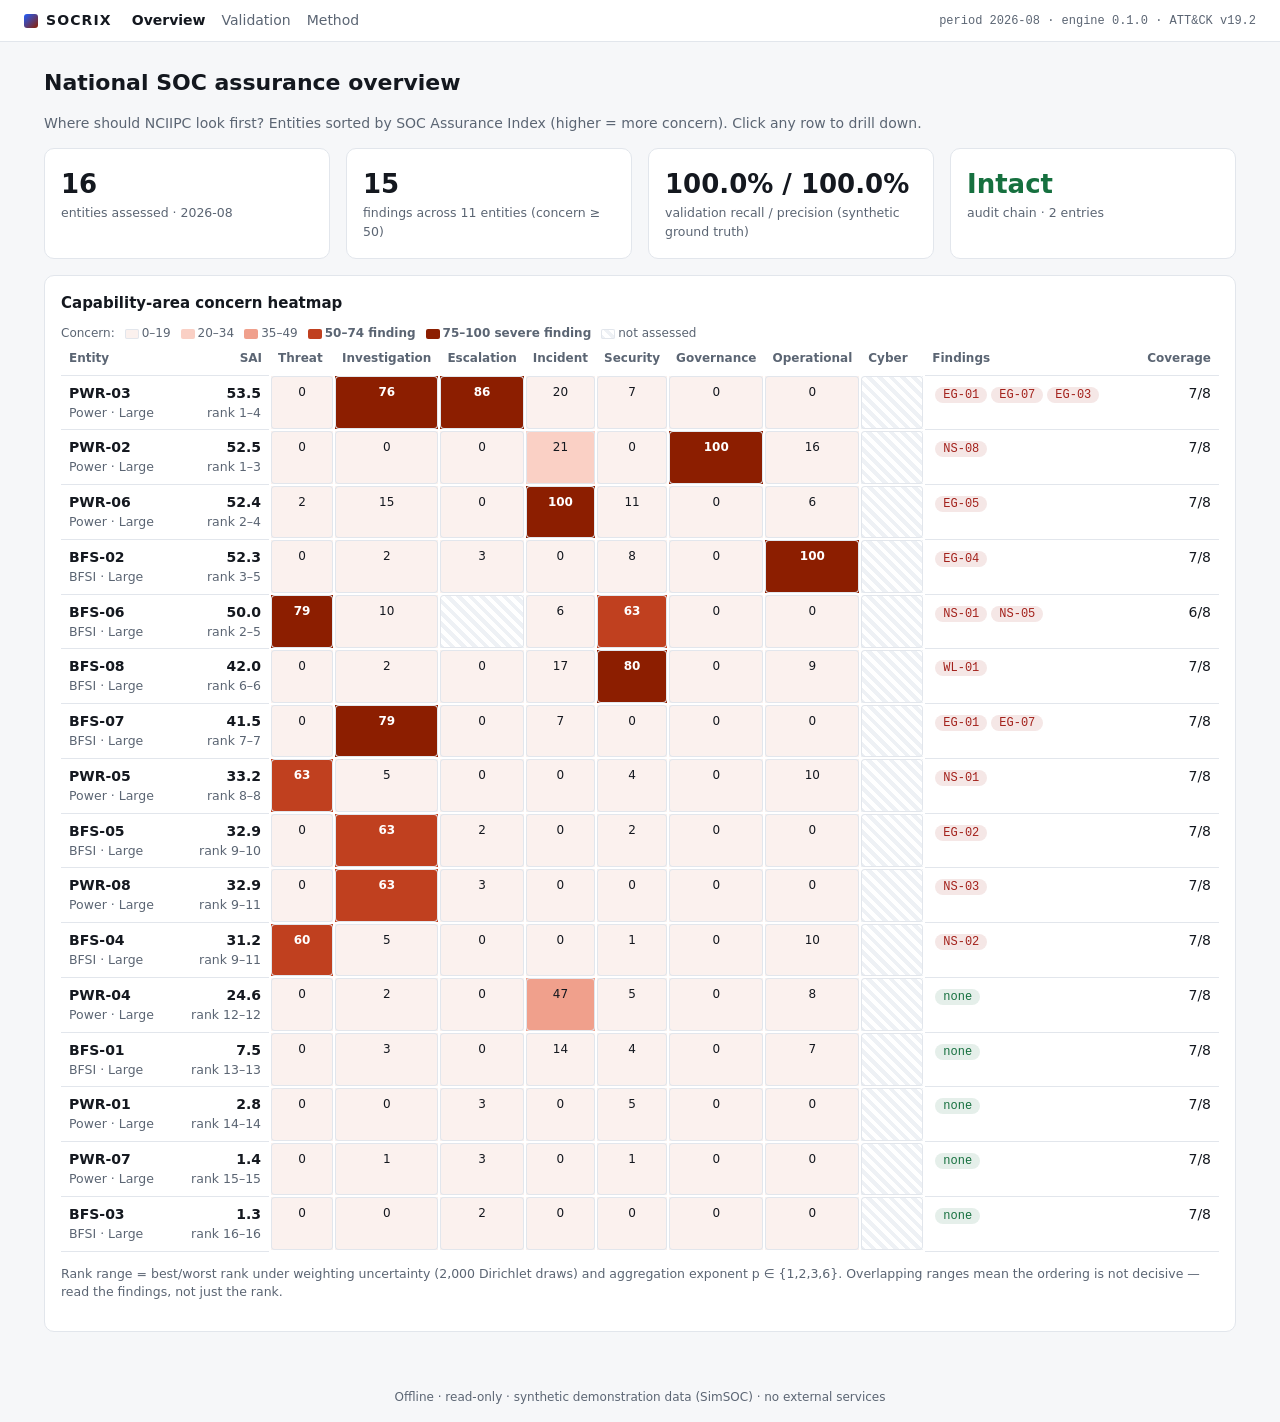
==== SOCRIX_report.html @ 466c0cd6 "Baseline before UI redesign" ====
<!doctype html>
<html lang="en">
<head>
<meta charset="utf-8">
<meta name="viewport" content="width=device-width, initial-scale=1">
<title>SOCRIX</title>

<style>:root {
  --bg: #f6f7f9; --panel: #ffffff; --ink: #14181f; --muted: #5b6573; --line: #e2e6ec; --soft: #eef1f5;
  --accent: #1f5eff; --ok: #16703f; --warn: #8a5a00; --bad: #a3211b;
  /* concern scale: one hue (OKLCH h=35), lightness-monotone, validated; text colour per step >= 5:1 */
  --c0: #fbf1ee; --c1: #fad0c5; --c2: #f0a08c; --c3: #c0401f; --c4: #8c1e00;
  --t0: #14181f; --t1: #14181f; --t2: #14181f; --t3: #ffffff; --t4: #ffffff;
  --na: repeating-linear-gradient(45deg,#eef1f5 0 4px,#fff 4px 8px);
  --mono: ui-monospace, SFMono-Regular, Menlo, Consolas, monospace;
  --sans: system-ui, -apple-system, "Segoe UI", Roboto, "Helvetica Neue", Arial, sans-serif;
}
@media (prefers-color-scheme: dark) {
  :root:not([data-theme="light"]) {
    --bg: #0f1216; --panel: #171b21; --ink: #e8ecf1; --muted: #9aa4b2; --line: #2a313b; --soft: #1f252d;
    --accent: #6f9bff; --ok: #4cc38a; --warn: #f0a640; --bad: #ff7a66;
    --c0: #2c2422; --c1: #513129; --c2: #833e2d; --c3: #e2684a; --c4: #ff987e;
  --t0: #e8ecf1; --t1: #e8ecf1; --t2: #e8ecf1; --t3: #14181f; --t4: #14181f;
  --na: repeating-linear-gradient(45deg,#1f252d 0 4px,#171b21 4px 8px);
  }
}
:root[data-theme="dark"] {
  --bg: #0f1216; --panel: #171b21; --ink: #e8ecf1; --muted: #9aa4b2; --line: #2a313b; --soft: #1f252d;
  --accent: #6f9bff; --ok: #4cc38a; --warn: #f0a640; --bad: #ff7a66;
  --c0: #2c2422; --c1: #513129; --c2: #833e2d; --c3: #e2684a; --c4: #ff987e;
  --t0: #e8ecf1; --t1: #e8ecf1; --t2: #e8ecf1; --t3: #14181f; --t4: #14181f;
  --na: repeating-linear-gradient(45deg,#1f252d 0 4px,#171b21 4px 8px);
}
* { box-sizing: border-box; }
html, body { margin: 0; }
body { background: var(--bg); color: var(--ink); font: 14px/1.5 var(--sans); }
a { color: var(--accent); text-decoration: none; }
a:hover { text-decoration: underline; }
.top { position: sticky; top: 0; z-index: 5; display: flex; align-items: center; gap: 20px; padding: 10px 24px;
       background: var(--panel); border-bottom: 1px solid var(--line); flex-wrap: wrap; }
.brand { font-weight: 700; letter-spacing: .08em; color: var(--ink); display: flex; align-items: center; gap: 8px; }
.brand:hover { text-decoration: none; }
.mark { width: 14px; height: 14px; border-radius: 3px; background: linear-gradient(135deg, var(--accent), var(--c4)); }
nav { display: flex; gap: 16px; }
nav a { color: var(--muted); }
nav a.on { color: var(--ink); font-weight: 600; }
.tag { margin-left: auto; font: 12px var(--mono); color: var(--muted); }
main { max-width: 1240px; margin: 0 auto; padding: 20px 24px 40px; }
.foot { text-align: center; color: var(--muted); font-size: 12px; padding: 16px; }
.pad { padding: 16px; }
.muted { color: var(--muted); }
.mono { font-family: var(--mono); font-size: 12.5px; }
h1 { font-size: 22px; margin: 4px 0 2px; }
h2 { font-size: 15px; margin: 0 0 10px; }
.crumbs { font-size: 12.5px; color: var(--muted); margin-bottom: 8px; }
.crumbs a { color: var(--muted); }
.grid { display: grid; gap: 16px; }
.g4 { grid-template-columns: repeat(4, minmax(0, 1fr)); }
.g2 { grid-template-columns: repeat(2, minmax(0, 1fr)); }
.g3 { grid-template-columns: 2fr 1fr; }
.card { background: var(--panel); border: 1px solid var(--line); border-radius: 10px; padding: 16px; min-width: 0; }
.kpi .v { font-size: 26px; font-weight: 650; font-variant-numeric: tabular-nums; }
.kpi .l { color: var(--muted); font-size: 12.5px; }
.section { margin-top: 16px; }
table { width: 100%; border-collapse: collapse; font-variant-numeric: tabular-nums; }
th, td { text-align: left; padding: 7px 8px; border-bottom: 1px solid var(--line); vertical-align: top; }
th { font-size: 12px; color: var(--muted); font-weight: 600; white-space: nowrap; }
tr.click { cursor: pointer; }
tr.click:hover td { background: var(--soft); }
td.num, th.num { text-align: right; }
.scroll { overflow-x: auto; position: relative; }   /* contains .sr-only labels so they never widen the page */
.heat td.cell { width: 64px; text-align: center; font-size: 12px; border: 2px solid var(--panel); border-radius: 4px;
                box-shadow: inset 0 0 0 1px var(--line); font-variant-numeric: tabular-nums; }
.h0, .chip.h0 { background: var(--c0); color: var(--t0); } .h1, .chip.h1 { background: var(--c1); color: var(--t1); }
.h2, .chip.h2 { background: var(--c2); color: var(--t2); } .h3, .chip.h3 { background: var(--c3); color: var(--t3); font-weight: 650; }
.h4, .chip.h4 { background: var(--c4); color: var(--t4); font-weight: 650; } .hna, .chip.hna { background: var(--na); color: var(--muted); }
.chip.h0 { box-shadow: inset 0 0 0 1px var(--line); }
tr.click:focus-visible td, a:focus-visible, .btn:focus-visible { outline: 2px solid var(--accent); outline-offset: -2px; }
.sr-only { position: absolute; width: 1px; height: 1px; overflow: hidden; clip: rect(0 0 0 0); white-space: nowrap; }
.chip { display: inline-block; padding: 1px 8px; border-radius: 999px; font: 12px var(--mono); background: var(--soft); margin: 1px 2px; white-space: nowrap; }
.chip.bad { background: color-mix(in srgb, var(--bad) 11%, var(--panel)); color: var(--bad); }
.chip.ok { background: color-mix(in srgb, var(--ok) 11%, var(--panel)); color: var(--ok); }
.chip.warn { background: color-mix(in srgb, var(--warn) 12%, var(--panel)); color: var(--warn); }
.finding { border-left: 3px solid var(--bad); padding: 8px 12px; margin: 8px 0; background: var(--soft); border-radius: 0 8px 8px 0; }
.finding .h { display: flex; gap: 8px; align-items: baseline; flex-wrap: wrap; }
.finding .h b { font-size: 14px; }
.bar { height: 8px; border-radius: 4px; background: var(--soft); overflow: hidden; }
.bar > i { display: block; height: 100%; }
.arow { display: grid; grid-template-columns: 170px 1fr 44px; gap: 10px; align-items: center; margin: 6px 0; }
.btn { display: inline-block; border: 1px solid var(--line); background: var(--panel); color: var(--ink); border-radius: 8px;
       padding: 5px 12px; font: inherit; cursor: pointer; }
.btn:hover { border-color: var(--accent); text-decoration: none; }
.tl { list-style: none; margin: 0; padding: 0 0 0 14px; border-left: 2px solid var(--line); }
.tl li { position: relative; padding: 4px 0 10px 10px; }
.tl li::before { content: ""; position: absolute; left: -20px; top: 10px; width: 10px; height: 10px; border-radius: 50%; background: var(--accent); }
.tl li.closed::before { background: var(--muted); }
.tl li.esc::before { background: var(--bad); }
.note { font-size: 12.5px; color: var(--muted); }
.legend { display: flex; gap: 10px; align-items: center; font-size: 12px; color: var(--muted); flex-wrap: wrap; }
.legend i { display: inline-block; width: 14px; height: 10px; border-radius: 2px; vertical-align: middle; margin-right: 3px; }
svg text { fill: var(--muted); font: 11px var(--sans); }
svg .self { fill: var(--bad); stroke: var(--panel); stroke-width: 2; }
svg .selflab { fill: var(--ink); font-weight: 650; }
svg .peer { fill: var(--accent); opacity: .55; }
svg .axis { stroke: var(--line); }
svg .med { stroke: var(--ink); stroke-dasharray: 3 3; }
svg .line { fill: none; stroke: var(--accent); stroke-width: 2; }
svg .thr { stroke: var(--bad); stroke-dasharray: 4 3; opacity: .7; }
.kv { display: grid; grid-template-columns: 170px 1fr; gap: 4px 12px; font-size: 13px; }
.kv div:nth-child(odd) { color: var(--muted); }
blockquote { margin: 8px 0; padding: 8px 12px; background: var(--soft); border-radius: 8px; font-size: 13px; }
@media (max-width: 860px) {
  .g4 { grid-template-columns: repeat(2, minmax(0, 1fr)); }
  .g2, .g3 { grid-template-columns: 1fr; }
  main { padding: 16px; }
  .top { padding: 10px 16px; }
  .arow { grid-template-columns: 120px 1fr 40px; }
  .kv { grid-template-columns: 1fr; }
}
/* heatmap: entity column stays readable and pinned while the areas scroll sideways on small screens */
.heat th:first-child, .heat td:first-child { position: sticky; left: 0; z-index: 1; background: var(--panel); white-space: nowrap; }
.heat td:nth-child(2), .heat th:nth-child(2) { white-space: nowrap; }
</style>
</head>
<body>
<header class="top">
  <a class="brand" href="#/"><span class="mark" aria-hidden="true"></span>SOCRIX</a>
  <nav>
    <a href="#/" data-nav="overview">Overview</a>
    <a href="#/validation" data-nav="validation">Validation</a>
    <a href="#/method" data-nav="method">Method</a>
  </nav>
  <span class="tag" id="runtag"></span>
</header>
<main id="app" aria-live="polite"><p class="muted pad">Loading…</p></main>
<footer class="foot">Offline · read-only · synthetic demonstration data (SimSOC) · no external services</footer>
<script>window.SOCRIX_DATA={"/api/overview":{"meta":{"engine":"0.1.0","catalogue":"2026.09-mvp12","attack":"19.2","periods":["2026-06","2026-07","2026-08"],"latest":"2026-08","power_mean_p":3.0,"finding_threshold":50.0,"uncertainty_draws":2000,"capability_areas":["Threat Detection","Investigation","Escalation","Incident Response","Security Operations","Governance and Oversight","Operational Discipline","Cyber Resilience"],"counts":{"alerts":41153,"cases":41153,"workflow":165574,"escalations":407,"assets":30720,"rejects":1647,"receipts":240,"profiles":48}},"entities":[{"entity_id":"PWR-03","sector":"Power","size_band":"Large","sai":53.539943579,"coverage":7,"areas":{"Threat Detection":0.0,"Investigation":75.989686226,"Escalation":85.596779976,"Incident Response":19.993520678,"Security Operations":7.208338652,"Governance and Oversight":0.0,"Operational Discipline":0.0,"Cyber Resilience":null},"findings":["EG-01","EG-07","EG-03"],"p_rank1":0.1955,"p_top3":0.6235,"rank_min":1,"rank_max":4,"trend":[{"period":"2026-06","sai":47.564253522,"n_findings":3},{"period":"2026-07","sai":45.190581018,"n_findings":3},{"period":"2026-08","sai":53.539943579,"n_findings":3}]},{"entity_id":"PWR-02","sector":"Power","size_band":"Large","sai":52.51113474,"coverage":7,"areas":{"Threat Detection":0.0,"Investigation":0.0,"Escalation":0.0,"Incident Response":21.194495258,"Security Operations":0.0,"Governance and Oversight":100.0,"Operational Discipline":15.934362102,"Cyber Resilience":null},"findings":["NS-08"],"p_rank1":0.199,"p_top3":0.467,"rank_min":1,"rank_max":3,"trend":[{"period":"2026-06","sai":52.291015637,"n_findings":1},{"period":"2026-07","sai":52.283719417,"n_findings":1},{"period":"2026-08","sai":52.51113474,"n_findings":1}]},{"entity_id":"PWR-06","sector":"Power","size_band":"Large","sai":52.355860382,"coverage":7,"areas":{"Threat Detection":1.927209011,"Investigation":14.509087151,"Escalation":0.0,"Incident Response":100.0,"Security Operations":10.826104498,"Governance and Oversight":0.0,"Operational Discipline":6.474390245,"Cyber Resilience":null},"findings":["EG-05"],"p_rank1":0.2065,"p_top3":0.4775,"rank_min":2,"rank_max":4,"trend":[{"period":"2026-06","sai":52.289769456,"n_findings":1},{"period":"2026-07","sai":52.289088005,"n_findings":1},{"period":"2026-08","sai":52.355860382,"n_findings":1}]},{"entity_id":"BFS-02","sector":"BFSI","size_band":"Large","sai":52.28409215,"coverage":7,"areas":{"Threat Detection":0.0,"Investigation":2.138907842,"Escalation":2.601560963,"Incident Response":0.0,"Security Operations":7.656217634,"Governance and Oversight":0.0,"Operational Discipline":100.0,"Cyber Resilience":null},"findings":["EG-04"],"p_rank1":0.213,"p_top3":0.4655,"rank_min":3,"rank_max":5,"trend":[{"period":"2026-06","sai":52.336226329,"n_findings":1},{"period":"2026-07","sai":52.276062139,"n_findings":1},{"period":"2026-08","sai":52.28409215,"n_findings":1}]},{"entity_id":"BFS-06","sector":"BFSI","size_band":"Large","sai":49.950496923,"coverage":6,"areas":{"Threat Detection":79.370052598,"Investigation":9.857314673,"Escalation":null,"Incident Response":5.61342789,"Security Operations":62.712546274,"Governance and Oversight":0.0,"Operational Discipline":0.0,"Cyber Resilience":null},"findings":["NS-01","NS-05"],"p_rank1":0.118,"p_top3":0.497,"rank_min":2,"rank_max":5,"trend":[{"period":"2026-06","sai":48.968257308,"n_findings":2},{"period":"2026-07","sai":43.082936978,"n_findings":2},{"period":"2026-08","sai":49.950496923,"n_findings":2}]},{"entity_id":"BFS-08","sector":"BFSI","size_band":"Large","sai":41.964486565,"coverage":7,"areas":{"Threat Detection":0.0,"Investigation":1.622416908,"Escalation":0.0,"Incident Response":17.217878274,"Security Operations":79.973108539,"Governance and Oversight":0.0,"Operational Discipline":8.917318874,"Cyber Resilience":null},"findings":["WL-01"],"p_rank1":0.0475,"p_top3":0.228,"rank_min":6,"rank_max":6,"trend":[{"period":"2026-06","sai":41.524111377,"n_findings":1},{"period":"2026-07","sai":41.822279785,"n_findings":1},{"period":"2026-08","sai":41.964486565,"n_findings":1}]},{"entity_id":"BFS-07","sector":"BFSI","size_band":"Large","sai":41.500696933,"coverage":7,"areas":{"Threat Detection":0.0,"Investigation":79.370080198,"Escalation":0.0,"Incident Response":6.967948513,"Security Operations":0.0,"Governance and Oversight":0.0,"Operational Discipline":0.0,"Cyber Resilience":null},"findings":["EG-01","EG-07"],"p_rank1":0.0205,"p_top3":0.182,"rank_min":7,"rank_max":7,"trend":[{"period":"2026-06","sai":41.498814819,"n_findings":2},{"period":"2026-07","sai":41.7991626,"n_findings":2},{"period":"2026-08","sai":41.500696933,"n_findings":2}]},{"entity_id":"PWR-05","sector":"Power","size_band":"Large","sai":33.249050758,"coverage":7,"areas":{"Threat Detection":63.496042079,"Investigation":5.102314981,"Escalation":0.0,"Incident Response":0.0,"Security Operations":4.206329323,"Governance and Oversight":0.0,"Operational Discipline":10.292617175,"Cyber Resilience":null},"findings":["NS-01"],"p_rank1":0.0,"p_top3":0.041,"rank_min":8,"rank_max":8,"trend":[{"period":"2026-06","sai":33.557269499,"n_findings":1},{"period":"2026-07","sai":33.221777334,"n_findings":1},{"period":"2026-08","sai":33.249050758,"n_findings":1}]},{"entity_id":"BFS-05","sector":"BFSI","size_band":"Large","sai":32.934384767,"coverage":7,"areas":{"Threat Detection":0.0,"Investigation":62.999548924,"Escalation":2.476843071,"Incident Response":0.0,"Security Operations":1.663462766,"Governance and Oversight":0.0,"Operational Discipline":0.0,"Cyber Resilience":null},"findings":["EG-02"],"p_rank1":0.0,"p_top3":0.0,"rank_min":9,"rank_max":10,"trend":[{"period":"2026-06","sai":2.607854352,"n_findings":0},{"period":"2026-07","sai":2.722783796,"n_findings":0},{"period":"2026-08","sai":32.934384767,"n_findings":1}]},{"entity_id":"PWR-08","sector":"Power","size_band":"Large","sai":32.934323338,"coverage":7,"areas":{"Threat Detection":0.0,"Investigation":62.999743801,"Escalation":2.523939769,"Incident Response":0.0,"Security Operations":0.0,"Governance and Oversight":0.0,"Operational Discipline":0.0,"Cyber Resilience":null},"findings":["NS-03"],"p_rank1":0.0,"p_top3":0.011,"rank_min":9,"rank_max":11,"trend":[{"period":"2026-06","sai":34.681141101,"n_findings":1},{"period":"2026-07","sai":32.933166075,"n_findings":1},{"period":"2026-08","sai":32.934323338,"n_findings":1}]},{"entity_id":"BFS-04","sector":"BFSI","size_band":"Large","sai":31.183274744,"coverage":7,"areas":{"Threat Detection":59.527539449,"Investigation":5.453842123,"Escalation":0.0,"Incident Response":0.0,"Security Operations":1.176595615,"Governance and Oversight":0.0,"Operational Discipline":10.49577298,"Cyber Resilience":null},"findings":["NS-02"],"p_rank1":0.0,"p_top3":0.005,"rank_min":9,"rank_max":11,"trend":[{"period":"2026-06","sai":31.118495288,"n_findings":1},{"period":"2026-07","sai":31.44574761,"n_findings":1},{"period":"2026-08","sai":31.183274744,"n_findings":1}]},{"entity_id":"PWR-04","sector":"Power","size_band":"Large","sai":24.608263357,"coverage":7,"areas":{"Threat Detection":0.0,"Investigation":1.807870455,"Escalation":0.0,"Incident Response":46.986761786,"Security Operations":5.098580998,"Governance and Oversight":0.0,"Operational Discipline":7.605079643,"Cyber Resilience":null},"findings":[],"p_rank1":0.0,"p_top3":0.0025,"rank_min":12,"rank_max":12,"trend":[{"period":"2026-06","sai":3.398785036,"n_findings":0},{"period":"2026-07","sai":8.459734496,"n_findings":0},{"period":"2026-08","sai":24.608263357,"n_findings":0}]},{"entity_id":"BFS-01","sector":"BFSI","size_band":"Large","sai":7.522704099,"coverage":7,"areas":{"Threat Detection":0.0,"Investigation":3.015534718,"Escalation":0.0,"Incident Response":13.647985746,"Security Operations":3.823935748,"Governance and Oversight":0.0,"Operational Discipline":7.077453059,"Cyber Resilience":null},"findings":[],"p_rank1":0.0,"p_top3":0.0,"rank_min":13,"rank_max":13,"trend":[{"period":"2026-06","sai":0.927736317,"n_findings":0},{"period":"2026-07","sai":5.18912392,"n_findings":0},{"period":"2026-08","sai":7.522704099,"n_findings":0}]},{"entity_id":"PWR-01","sector":"Power","size_band":"Large","sai":2.811757647,"coverage":7,"areas":{"Threat Detection":0.0,"Investigation":0.0,"Escalation":2.523939769,"Incident Response":0.0,"Security Operations":5.186673671,"Governance and Oversight":0.0,"Operational Discipline":0.0,"Cyber Resilience":null},"findings":[],"p_rank1":0.0,"p_top3":0.0,"rank_min":14,"rank_max":14,"trend":[{"period":"2026-06","sai":3.650415331,"n_findings":0},{"period":"2026-07","sai":0.401913906,"n_findings":0},{"period":"2026-08","sai":2.811757647,"n_findings":0}]},{"entity_id":"PWR-07","sector":"Power","size_band":"Large","sai":1.375083131,"coverage":7,"areas":{"Threat Detection":0.0,"Investigation":0.947140442,"Escalation":2.566411481,"Incident Response":0.0,"Security Operations":0.76478715,"Governance and Oversight":0.0,"Operational Discipline":0.0,"Cyber Resilience":null},"findings":[],"p_rank1":0.0,"p_top3":0.0,"rank_min":15,"rank_max":15,"trend":[{"period":"2026-06","sai":12.493375552,"n_findings":0},{"period":"2026-07","sai":5.274245117,"n_findings":0},{"period":"2026-08","sai":1.375083131,"n_findings":0}]},{"entity_id":"BFS-03","sector":"BFSI","size_band":"Large","sai":1.294789428,"coverage":7,"areas":{"Threat Detection":0.0,"Investigation":0.0,"Escalation":2.476843071,"Incident Response":0.0,"Security Operations":0.0,"Governance and Oversight":0.0,"Operational Discipline":0.0,"Cyber Resilience":null},"findings":[],"p_rank1":0.0,"p_top3":0.0,"rank_min":16,"rank_max":16,"trend":[{"period":"2026-06","sai":3.644559143,"n_findings":0},{"period":"2026-07","sai":2.829142293,"n_findings":0},{"period":"2026-08","sai":1.294789428,"n_findings":0}]}]},"/api/meta":{"engine":"0.1.0","catalogue":"2026.09-mvp12","attack":"19.2","periods":["2026-06","2026-07","2026-08"],"latest":"2026-08","power_mean_p":3.0,"finding_threshold":50.0,"uncertainty_draws":2000,"capability_areas":["Threat Detection","Investigation","Escalation","Incident Response","Security Operations","Governance and Oversight","Operational Discipline","Cyber Resilience"],"counts":{"alerts":41153,"cases":41153,"workflow":165574,"escalations":407,"assets":30720,"rejects":1647,"receipts":240,"profiles":48},"catalogue_version":"2026.09-mvp12","indicators":{"EG-01":{"rate":true,"name":"High/critical alerts closed with no investigation step","area":"Investigation","gap":"execution","unit":"share of high/critical closed alerts","higher_is_worse":true,"mad_floor":0.005,"min_n":20,"track":"peer","brief":"EG(i), UC(i)","sample_cases":true,"template":"{k} of {n} high/critical alerts were closed with no investigation step (acknowledge -> close only)"},"EG-02":{"name":"Implausibly fast closure of high/critical alerts","area":"Investigation","gap":"execution","unit":"log10 median minutes to close (high/critical)","higher_is_worse":false,"mad_floor":0.05,"min_n":20,"track":"peer","brief":"EG(ii), UC(i)","sample_cases":true,"template":"median time-to-close for {n} high/critical alerts was {display}"},"EG-03":{"rate":true,"name":"Critical true-positives closed without escalation","area":"Escalation","gap":"execution","unit":"share of critical TP alerts","higher_is_worse":true,"mad_floor":0.01,"min_n":5,"track":"peer+policy","brief":"EG(iii), UC(iii)","sample_cases":true,"template":"{k} of {n} critical true-positive alerts have no escalation record"},"EG-04":{"rate":true,"name":"Near-identical (template-driven) investigation notes","area":"Operational Discipline","gap":"execution","unit":"share of case notes with a near-duplicate on a different asset","higher_is_worse":true,"mad_floor":0.005,"min_n":30,"track":"peer","brief":"EG(iv), UC(vii)","sample_cases":true,"template":"{k} of {n} case notes are near-identical (TF-IDF cosine >= 0.9) to notes on other assets"},"EG-05":{"rate":true,"name":"Repeat alerts on the same asset and technique without remediation","area":"Incident Response","gap":"execution","unit":"share of recurring (asset, technique) pairs with no remediation","higher_is_worse":true,"mad_floor":0.02,"min_n":5,"track":"peer","brief":"UC(ii)","sample_cases":true,"template":"{k} of {n} recurring asset+technique patterns (>= 3 alerts) show no remediation or root cause"},"EG-07":{"rate":true,"name":"FP/BP closures with no enrichment step","area":"Investigation","gap":"execution","unit":"share of FP/BP closed alerts","higher_is_worse":true,"mad_floor":0.005,"min_n":20,"track":"peer","brief":"EG(i)","sample_cases":true,"template":"{k} of {n} alerts closed as false/benign positive had no enrichment step"},"NS-01":{"rate":true,"name":"Silent critical assets (zero alerts, unlikely by chance)","area":"Threat Detection","gap":"negative_space","unit":"share of critical assets with zero alerts","higher_is_worse":true,"mad_floor":0.01,"min_n":5,"track":"peer+policy","brief":"NS(i), UC(iv)","sample_cases":false,"template":"{k} of {n} critical assets produced no alerts at all"},"NS-02":{"name":"Expected ATT&CK tactics absent (seen by >= 70% of comparable peers)","area":"Threat Detection","gap":"negative_space","unit":"count of expected tactics absent","higher_is_worse":true,"mad_floor":0.5,"min_n":3,"track":"peer+policy","brief":"NS(ii), NS(vi), UC(vi)","sample_cases":false,"template":"{k} of {n} ATT&CK v19.2 tactics that comparable peers observe are absent here"},"NS-03":{"rate":true,"name":"Cases closed with no workflow records","area":"Investigation","gap":"negative_space","unit":"share of cases with no workflow events","higher_is_worse":true,"mad_floor":0.005,"min_n":20,"track":"peer","brief":"NS(iii)","sample_cases":true,"template":"{k} of {n} cases have no investigation workflow records at all"},"NS-05":{"name":"Unexpectedly low activity (alerts per critical asset)","area":"Security Operations","gap":"negative_space","unit":"alerts per critical asset","higher_is_worse":false,"mad_floor":0.5,"min_n":5,"track":"peer","brief":"NS(iv), UC(ix)","sample_cases":false,"template":"{k} alerts across {n} critical assets ({display} per asset)"},"NS-08":{"rate":true,"name":"Submission data-quality gaps (rejected rows)","area":"Governance and Oversight","gap":"negative_space","unit":"share of submitted alert rows rejected at intake","higher_is_worse":true,"mad_floor":0.005,"min_n":20,"track":"peer+policy","brief":"NS(vi)","sample_cases":false,"template":"{k} of {n} submitted alert rows failed validation (see reject log)"},"WL-01":{"name":"Implausible analyst workload (max cases closed per analyst-day)","area":"Security Operations","gap":"workload","unit":"max over analysts of mean cases closed per active day","higher_is_worse":true,"mad_floor":0.5,"min_n":20,"track":"peer","brief":"UC(ix)","sample_cases":true,"template":"the busiest analyst closed {display} cases per active day across {n} cases"}}},"/api/rejects":[{"entity_id":"PWR-02","period":"2026-06","reason":"closed_before_created","rows":43},{"entity_id":"PWR-02","period":"2026-06","reason":"missing_severity","rows":43},{"entity_id":"PWR-02","period":"2026-06","reason":"orphan_alert_id","rows":86},{"entity_id":"PWR-02","period":"2026-06","reason":"orphan_case_id","rows":365},{"entity_id":"PWR-02","period":"2026-07","reason":"closed_before_created","rows":45},{"entity_id":"PWR-02","period":"2026-07","reason":"missing_severity","rows":46},{"entity_id":"PWR-02","period":"2026-07","reason":"orphan_alert_id","rows":91},{"entity_id":"PWR-02","period":"2026-07","reason":"orphan_case_id","rows":390},{"entity_id":"PWR-02","period":"2026-08","reason":"closed_before_created","rows":44},{"entity_id":"PWR-02","period":"2026-08","reason":"missing_severity","rows":44},{"entity_id":"PWR-02","period":"2026-08","reason":"orphan_alert_id","rows":88},{"entity_id":"PWR-02","period":"2026-08","reason":"orphan_case_id","rows":362}],"/api/audit/verify":{"intact":true,"entries":2},"/api/benchmark":{"periods":["2026-06","2026-07","2026-08"],"planted":34,"detected":34,"missed":0,"recall":1.0,"precision":1.0,"related":9,"false_positives":0,"clean_entity_false_positives":0,"archetypes":[{"archetype":"A1 alerts closed without investigation","expected":3,"detected":3,"recall":1.0},{"archetype":"A10 unexpectedly low activity","expected":3,"detected":3,"recall":1.0},{"archetype":"A11 poor submission quality","expected":3,"detected":3,"recall":1.0},{"archetype":"A12 implausible analyst workload","expected":3,"detected":3,"recall":1.0},{"archetype":"A2 implausibly fast closures","expected":1,"detected":1,"recall":1.0},{"archetype":"A3 critical true-positives not escalated","expected":3,"detected":3,"recall":1.0},{"archetype":"A4 template-driven investigation notes","expected":3,"detected":3,"recall":1.0},{"archetype":"A5 repeat alerts without remediation","expected":3,"detected":3,"recall":1.0},{"archetype":"A6 FP/BP closures without enrichment","expected":3,"detected":3,"recall":1.0},{"archetype":"A7 silent critical assets","expected":3,"detected":3,"recall":1.0},{"archetype":"A8 expected ATT&CK tactics absent","expected":3,"detected":3,"recall":1.0},{"archetype":"A9 cases closed with no workflow records","expected":3,"detected":3,"recall":1.0}],"abstained":0,"abstained_list":[],"missed_list":[],"fp_list":[],"related_list":[["BFS-06","2026-06","NS-01"],["BFS-06","2026-07","NS-01"],["BFS-06","2026-08","NS-01"],["BFS-07","2026-06","EG-01"],["BFS-07","2026-07","EG-01"],["BFS-07","2026-08","EG-01"],["PWR-03","2026-06","EG-07"],["PWR-03","2026-07","EG-07"],["PWR-03","2026-08","EG-07"]],"clean_entities":["PWR-01","PWR-04","PWR-07","BFS-01","BFS-03"]},"/api/entity/BFS-01":{"entity_id":"BFS-01","sector":"BFSI","size_band":"Large","sai":7.522704099,"coverage":7,"areas":{"Threat Detection":0.0,"Investigation":3.015534718,"Escalation":0.0,"Incident Response":13.647985746,"Security Operations":3.823935748,"Governance and Oversight":0.0,"Operational Discipline":7.077453059,"Cyber Resilience":null},"findings":[],"p_rank1":0.0,"p_top3":0.0,"rank_min":13,"rank_max":13,"trend":[{"period":"2026-06","sai":0.927736317,"n_findings":0},{"period":"2026-07","sai":5.18912392,"n_findings":0},{"period":"2026-08","sai":7.522704099,"n_findings":0}],"indicators":{"EG-01":{"indicator":"EG-01","name":"High/critical alerts closed with no investigation step","area":"Investigation","gap":"execution","brief":"EG(i), UC(i)","status":"assessed","k":16,"n":237,"value":0.041978621921925606,"display":null,"median":0.035969570672073146,"mad":0.012095917757820849,"modz":0.33508040887636414,"peer_concern":4.786862983948059,"policy_concern":0.0,"concern":4.786862983948059,"track":"peer","baseline":"BFSI / Large peers (n=7)","policy_reason":"","explanation":"16 of 237 high/critical alerts were closed with no investigation step (acknowledge -> close only). Conservative estimate 4.2% vs peer median 3.6% (modified z 0.3; BFSI / Large peers (n=7)). Concern 5/100.","evidence_count":16},"EG-02":{"indicator":"EG-02","name":"Implausibly fast closure of high/critical alerts","area":"Investigation","gap":"execution","brief":"EG(ii), UC(i)","status":"assessed","k":0,"n":237,"value":2.12057393120585,"display":"132 min","median":2.12057393120585,"mad":0.05,"modz":-0.0,"peer_concern":-0.0,"policy_concern":0.0,"concern":-0.0,"track":"peer","baseline":"BFSI / Large peers (n=7)","policy_reason":"","explanation":"Median time-to-close for 237 high/critical alerts was 132 min. Value 132 min vs peer median 132 min (modified z -0.0; BFSI / Large peers (n=7)). Concern -0/100.","evidence_count":200},"EG-03":{"indicator":"EG-03","name":"Critical true-positives closed without escalation","area":"Escalation","gap":"execution","brief":"EG(iii), UC(iii)","status":"assessed","k":0,"n":9,"value":0.0,"display":null,"median":0.006855033189848162,"mad":0.07635380788180852,"modz":-0.06055650680460952,"peer_concern":0.0,"policy_concern":0.0,"concern":0.0,"track":"peer","baseline":"BFSI / Large peers (n=6)","policy_reason":"","explanation":"0 of 9 critical true-positive alerts have no escalation record. Conservative estimate 0.0% vs peer median 0.7% (modified z -0.1; BFSI / Large peers (n=6)). Concern 0/100.","evidence_count":0},"EG-04":{"indicator":"EG-04","name":"Near-identical (template-driven) investigation notes","area":"Operational Discipline","gap":"execution","brief":"EG(iv), UC(vii)","status":"assessed","k":28,"n":864,"value":0.022515220674364518,"display":null,"median":0.018842709821106262,"mad":0.005,"modz":0.4954217141045387,"peer_concern":7.077453058636268,"policy_concern":0.0,"concern":7.077453058636268,"track":"peer","baseline":"BFSI / Large peers (n=7)","policy_reason":"","explanation":"28 of 864 case notes are near-identical (TF-IDF cosine >= 0.9) to notes on other assets. Conservative estimate 2.3% vs peer median 1.9% (modified z 0.5; BFSI / Large peers (n=7)). Concern 7/100.","evidence_count":28},"EG-05":{"indicator":"EG-05","name":"Repeat alerts on the same asset and technique without remediation","area":"Incident Response","gap":"execution","brief":"UC(ii)","status":"assessed","k":6,"n":19,"value":0.15364171004428598,"display":null,"median":0.07047420643610412,"mad":0.058717697799818544,"modz":0.9553590022375165,"peer_concern":13.647985746250233,"policy_concern":0.0,"concern":13.647985746250233,"track":"peer","baseline":"BFSI / Large peers (n=7)","policy_reason":"","explanation":"6 of 19 recurring asset+technique patterns (>= 3 alerts) show no remediation or root cause. Conservative estimate 15.4% vs peer median 7.0% (modified z 1.0; BFSI / Large peers (n=7)). Concern 14/100.","evidence_count":21},"EG-07":{"indicator":"EG-07","name":"FP/BP closures with no enrichment step","area":"Investigation","gap":"execution","brief":"EG(i)","status":"assessed","k":36,"n":677,"value":0.038654592028059265,"display":null,"median":0.04857744609423705,"mad":0.014287998795861193,"modz":-0.4684326449954398,"peer_concern":0.0,"policy_concern":0.0,"concern":0.0,"track":"peer","baseline":"BFSI / Large peers (n=7)","policy_reason":"","explanation":"36 of 677 alerts closed as false/benign positive had no enrichment step. Conservative estimate 3.9% vs peer median 4.9% (modified z -0.5; BFSI / Large peers (n=7)). Concern 0/100.","evidence_count":36},"NS-01":{"indicator":"NS-01","name":"Silent critical assets (zero alerts, unlikely by chance)","area":"Threat Detection","gap":"negative_space","brief":"NS(i), UC(iv)","status":"assessed","k":0,"n":40,"value":0.0,"display":null,"median":0.0,"mad":0.017566836653193994,"modz":0.0,"peer_concern":0.0,"policy_concern":0.0,"concern":0.0,"track":"peer","baseline":"BFSI / Large peers (n=7)","policy_reason":"","explanation":"0 of 40 critical assets produced no alerts at all. Conservative estimate 0.0% vs peer median 0.0% (modified z 0.0; BFSI / Large peers (n=7)). Concern 0/100.","evidence_count":0},"NS-05":{"indicator":"NS-05","name":"Unexpectedly low activity (alerts per critical asset)","area":"Security Operations","gap":"negative_space","brief":"NS(iv), UC(ix)","status":"assessed","k":237,"n":40,"value":5.925,"display":"5.92","median":6.175,"mad":0.5,"modz":0.33725,"peer_concern":4.817857142857143,"policy_concern":0.0,"concern":4.817857142857143,"track":"peer","baseline":"BFSI / Large peers (n=7)","policy_reason":"","explanation":"237 alerts across 40 critical assets (5.92 per asset). Value 5.92 vs peer median 6.17 (modified z 0.3; BFSI / Large peers (n=7)). Concern 5/100.","evidence_count":40},"NS-03":{"indicator":"NS-03","name":"Cases closed with no workflow records","area":"Investigation","gap":"negative_space","brief":"NS(iii)","status":"assessed","k":0,"n":864,"value":4.317611310762129e-19,"display":null,"median":0.0,"mad":0.005,"modz":5.824457658218112e-17,"peer_concern":8.320653797454445e-16,"policy_concern":0.0,"concern":8.320653797454445e-16,"track":"peer","baseline":"BFSI / Large peers (n=7)","policy_reason":"","explanation":"0 of 864 cases have no investigation workflow records at all. Conservative estimate 0.0% vs peer median 0.0% (modified z 0.0; BFSI / Large peers (n=7)). Concern 0/100.","evidence_count":0},"NS-08":{"indicator":"NS-08","name":"Submission data-quality gaps (rejected rows)","area":"Governance and Oversight","gap":"negative_space","brief":"NS(vi)","status":"assessed","k":0,"n":864,"value":4.317611310762129e-19,"display":null,"median":0.0,"mad":0.005,"modz":5.824457658218112e-17,"peer_concern":8.320653797454445e-16,"policy_concern":0.0,"concern":8.320653797454445e-16,"track":"peer","baseline":"BFSI / Large peers (n=7)","policy_reason":"","explanation":"0 of 864 submitted alert rows failed validation (see reject log). Conservative estimate 0.0% vs peer median 0.0% (modified z 0.0; BFSI / Large peers (n=7)). Concern 0/100.","evidence_count":0},"WL-01":{"indicator":"WL-01","name":"Implausible analyst workload (max cases closed per analyst-day)","area":"Security Operations","gap":"workload","brief":"UC(ix)","status":"assessed","k":0,"n":864,"value":3.5925925925925926,"display":"3.6","median":3.689655172413793,"mad":0.5,"modz":-0.13093742017879959,"peer_concern":0.0,"policy_concern":0.0,"concern":0.0,"track":"peer","baseline":"BFSI / Large peers (n=7)","policy_reason":"","explanation":"The busiest analyst closed 3.6 cases per active day across 864 cases. Value 3.59 vs peer median 3.69 (modified z -0.1; BFSI / Large peers (n=7)). Concern 0/100.","evidence_count":97},"NS-02":{"indicator":"NS-02","name":"Expected ATT&CK tactics absent (seen by >= 70% of comparable peers)","area":"Threat Detection","gap":"negative_space","brief":"NS(ii), NS(vi), UC(vi)","status":"assessed","k":0,"n":11,"value":0.0,"display":null,"median":0.0,"mad":0.5,"modz":0.0,"peer_concern":0.0,"policy_concern":0.0,"concern":0.0,"track":"peer","baseline":"BFSI / Large peers (n=7)","policy_reason":"","explanation":"0 of 11 ATT&CK v19.2 tactics that comparable peers observe are absent here. Value 0 vs peer median 0.00 (modified z 0.0; BFSI / Large peers (n=7)). Concern 0/100.","evidence_count":0}},"history":{"EG-01":[{"period":"2026-06","value":0.01976902987167987,"concern":0.0},{"period":"2026-07","value":0.03581507921027284,"concern":3.2074779758300678},{"period":"2026-08","value":0.041978621921925606,"concern":4.786862983948059}],"EG-02":[{"period":"2026-06","value":2.1583624920952498,"concern":0.0},{"period":"2026-07","value":2.123851640967086,"concern":1.2491985764520734},{"period":"2026-08","value":2.12057393120585,"concern":-0.0}],"EG-03":[{"period":"2026-06","value":0.0,"concern":0.0},{"period":"2026-07","value":0.05668094798069332,"concern":7.924542781417173},{"period":"2026-08","value":0.0,"concern":0.0}],"EG-04":[{"period":"2026-06","value":0.019421269823719896,"concern":0.0},{"period":"2026-07","value":0.02003530926003022,"concern":0.5801163067365974},{"period":"2026-08","value":0.022515220674364518,"concern":7.077453058636268}],"EG-05":[{"period":"2026-06","value":0.034976749337057134,"concern":0.0},{"period":"2026-07","value":0.07047420643610412,"concern":7.2105463960370475},{"period":"2026-08","value":0.15364171004428598,"concern":13.647985746250233}],"EG-07":[{"period":"2026-06","value":0.043201365492138016,"concern":2.8171538681591914},{"period":"2026-07","value":0.039554953601589615,"concern":0.0},{"period":"2026-08","value":0.038654592028059265,"concern":0.0}],"NS-01":[{"period":"2026-06","value":0.0,"concern":0.0},{"period":"2026-07","value":0.0,"concern":0.0},{"period":"2026-08","value":0.0,"concern":0.0}],"NS-02":[{"period":"2026-06","value":0.0,"concern":0.0},{"period":"2026-07","value":0.0,"concern":0.0},{"period":"2026-08","value":0.0,"concern":0.0}],"NS-03":[{"period":"2026-06","value":0.0,"concern":0.0},{"period":"2026-07","value":0.0,"concern":0.0},{"period":"2026-08","value":4.317611310762129e-19,"concern":8.320653797454445e-16}],"NS-05":[{"period":"2026-06","value":6.0,"concern":0.0},{"period":"2026-07","value":5.725,"concern":5.781428571428585},{"period":"2026-08","value":5.925,"concern":4.817857142857143}],"NS-08":[{"period":"2026-06","value":0.0,"concern":0.0},{"period":"2026-07","value":0.0,"concern":0.0},{"period":"2026-08","value":4.317611310762129e-19,"concern":8.320653797454445e-16}],"WL-01":[{"period":"2026-06","value":3.7142857142857144,"concern":0.0},{"period":"2026-07","value":3.4482758620689653,"concern":0.0},{"period":"2026-08","value":3.5925925925925926,"concern":0.0}]}},"/api/entity/BFS-01/review-pack":{"budget":20,"targeted":0,"control":20,"items":[{"alert_id":"BFS-01-2026-08-AL00022","reason":"random-control","concern":null},{"alert_id":"BFS-01-2026-08-AL00594","reason":"random-control","concern":null},{"alert_id":"BFS-01-2026-08-AL00683","reason":"random-control","concern":null},{"alert_id":"BFS-01-2026-08-AL00625","reason":"random-control","concern":null},{"alert_id":"BFS-01-2026-08-AL00059","reason":"random-control","concern":null},{"alert_id":"BFS-01-2026-08-AL00518","reason":"random-control","concern":null},{"alert_id":"BFS-01-2026-08-AL00807","reason":"random-control","concern":null},{"alert_id":"BFS-01-2026-08-AL00449","reason":"random-control","concern":null},{"alert_id":"BFS-01-2026-08-AL00276","reason":"random-control","concern":null},{"alert_id":"BFS-01-2026-08-AL00529","reason":"random-control","concern":null},{"alert_id":"BFS-01-2026-08-AL00447","reason":"random-control","concern":null},{"alert_id":"BFS-01-2026-08-AL00332","reason":"random-control","concern":null},{"alert_id":"BFS-01-2026-08-AL00533","reason":"random-control","concern":null},{"alert_id":"BFS-01-2026-08-AL00685","reason":"random-control","concern":null},{"alert_id":"BFS-01-2026-08-AL00121","reason":"random-control","concern":null},{"alert_id":"BFS-01-2026-08-AL00313","reason":"random-control","concern":null},{"alert_id":"BFS-01-2026-08-AL00097","reason":"random-control","concern":null},{"alert_id":"BFS-01-2026-08-AL00253","reason":"random-control","concern":null},{"alert_id":"BFS-01-2026-08-AL00384","reason":"random-control","concern":null},{"alert_id":"BFS-01-2026-08-AL00503","reason":"random-control","concern":null}],"checklist":[]},"/api/entity/BFS-01/controls":[{"detector_id":"DET-012","alerts":29,"weak_handling":3,"share":0.10344827586206896},{"detector_id":"DET-024","alerts":33,"weak_handling":3,"share":0.09090909090909091},{"detector_id":"DET-022","alerts":34,"weak_handling":3,"share":0.08823529411764706},{"detector_id":"DET-002","alerts":24,"weak_handling":2,"share":0.08333333333333333},{"detector_id":"DET-008","alerts":25,"weak_handling":2,"share":0.08},{"detector_id":"DET-023","alerts":39,"weak_handling":3,"share":0.07692307692307693},{"detector_id":"DET-004","alerts":33,"weak_handling":2,"share":0.06060606060606061},{"detector_id":"DET-001","alerts":34,"weak_handling":2,"share":0.058823529411764705},{"detector_id":"DET-015","alerts":40,"weak_handling":2,"share":0.05},{"detector_id":"DET-006","alerts":41,"weak_handling":2,"share":0.04878048780487805}],"/api/entity/BFS-01/indicator/EG-01":{"entity_id":"BFS-01","detail":{"indicator":"EG-01","name":"High/critical alerts closed with no investigation step","area":"Investigation","gap":"execution","brief":"EG(i), UC(i)","status":"assessed","k":16,"n":237,"value":0.041978621921925606,"display":null,"median":0.035969570672073146,"mad":0.012095917757820849,"modz":0.33508040887636414,"peer_concern":4.786862983948059,"policy_concern":0.0,"concern":4.786862983948059,"track":"peer","baseline":"BFSI / Large peers (n=7)","policy_reason":"","explanation":"16 of 237 high/critical alerts were closed with no investigation step (acknowledge -> close only). Conservative estimate 4.2% vs peer median 3.6% (modified z 0.3; BFSI / Large peers (n=7)). Concern 5/100.","evidence_count":16},"method":{"rate":true,"name":"High/critical alerts closed with no investigation step","area":"Investigation","gap":"execution","unit":"share of high/critical closed alerts","higher_is_worse":true,"mad_floor":0.005,"min_n":20,"track":"peer","brief":"EG(i), UC(i)","sample_cases":true,"template":"{k} of {n} high/critical alerts were closed with no investigation step (acknowledge -> close only)"},"history":[{"period":"2026-06","value":0.01976902987167987,"concern":0.0},{"period":"2026-07","value":0.03581507921027284,"concern":3.2074779758300678},{"period":"2026-08","value":0.041978621921925606,"concern":4.786862983948059}],"distribution":[{"entity_id":"BFS-01","value":0.041978621921925606,"concern":4.786862983948059},{"entity_id":"BFS-02","value":0.03997768798023928,"concern":3.3953045582044927},{"entity_id":"BFS-03","value":0.03076142104867006,"concern":0.0},{"entity_id":"BFS-04","value":0.046590277645534334,"concern":8.63719687711808},{"entity_id":"BFS-05","value":0.020452181473689404,"concern":0.0},{"entity_id":"BFS-06","value":0.022731860243578907,"concern":0.0},{"entity_id":"BFS-07","value":0.31102635046951504,"concern":100.0},{"entity_id":"BFS-08","value":0.035969570672073146,"concern":0.0},{"entity_id":"PWR-01","value":0.019686831656322176,"concern":0.0},{"entity_id":"PWR-02","value":0.014564481197171962,"concern":0.0},{"entity_id":"PWR-03","value":0.2746210500598959,"concern":100.0},{"entity_id":"PWR-04","value":0.02369356581359752,"concern":0.0},{"entity_id":"PWR-05","value":0.032723070950734484,"concern":2.5139182319472266},{"entity_id":"PWR-06","value":0.04062856165099507,"concern":11.148534718207019},{"entity_id":"PWR-07","value":0.031658792025278895,"concern":1.5034917343453227},{"entity_id":"PWR-08","value":0.029949173888395453,"concern":0.0}]},"/api/entity/BFS-01/indicator/EG-01/evidence":{"entity_id":"BFS-01","indicator":"EG-01","period":"2026-08","total":16,"offset":0,"limit":25,"rows":[{"alert_id":"BFS-01-2026-08-AL00084","severity":"high","technique_id":"T1068","detector_id":"DET-012","asset_id":"BFS-01-A0296","disposition":"FP","analyst":"p_2666172fc1c1","created_ts":"2026-08-21T17:07:00+00:00","closed_ts":"2026-08-21T17:12:00+00:00","minutes_to_close":5.0,"case_id":"BFS-01-2026-08-CS00084","note":"Credential dump signature on BFS-01-A0296; LSASS access by c5417e502a; reset u4100 credentials; escalated to IR.","root_cause_code":""},{"alert_id":"BFS-01-2026-08-AL00158","severity":"high","technique_id":"T1001","detector_id":"DET-022","asset_id":"BFS-01-C018","disposition":"FP","analyst":"p_a2cb7ef2f361","created_ts":"2026-08-19T22:35:00+00:00","closed_ts":"2026-08-20T00:19:00+00:00","minutes_to_close":104.0,"case_id":"BFS-01-2026-08-CS00158","note":"Checked sign-in events for u7375 on BFS-01-C018; source bed4dc06c matched corporate VPN pool; user confirmed activity; benign.","root_cause_code":""},{"alert_id":"BFS-01-2026-08-AL00201","severity":"high","technique_id":"T1111","detector_id":"DET-008","asset_id":"BFS-01-A0555","disposition":"BP","analyst":"p_6f67c996460e","created_ts":"2026-08-04T10:03:00+00:00","closed_ts":"2026-08-04T10:05:00+00:00","minutes_to_close":2.0,"case_id":"BFS-01-2026-08-CS00201","note":"Lateral SMB from BFS-01-A0555 to c368e67792 traced to backup job 44d1a6ab; confirmed with infra team; benign.","root_cause_code":""},{"alert_id":"BFS-01-2026-08-AL00230","severity":"critical","technique_id":"T1052","detector_id":"DET-000","asset_id":"BFS-01-A0446","disposition":"BP","analyst":"p_7c0e30ae3b47","created_ts":"2026-08-21T09:12:00+00:00","closed_ts":"2026-08-21T13:54:00+00:00","minutes_to_close":282.0,"case_id":"BFS-01-2026-08-CS00230","note":"Sandbox detonation of 6f17b9cb5 from BFS-01-A0446 returned clean; no lateral movement in 24h window; closed.","root_cause_code":""},{"alert_id":"BFS-01-2026-08-AL00246","severity":"high","technique_id":"T1505","detector_id":"DET-024","asset_id":"BFS-01-A0406","disposition":"BP","analyst":"p_a2cb7ef2f361","created_ts":"2026-08-11T12:25:00+00:00","closed_ts":"2026-08-11T14:49:00+00:00","minutes_to_close":144.0,"case_id":"BFS-01-2026-08-CS00246","note":"Scheduled task 130e577859 on BFS-01-A0406 created by admin u3469; matched change record e673fa5e; benign positive.","root_cause_code":""},{"alert_id":"BFS-01-2026-08-AL00259","severity":"high","technique_id":"T1057","detector_id":"DET-006","asset_id":"BFS-01-C015","disposition":"BP","analyst":"p_344a7936ad8b","created_ts":"2026-08-23T05:27:00+00:00","closed_ts":"2026-08-23T05:33:00+00:00","minutes_to_close":6.0,"case_id":"BFS-01-2026-08-CS00259","note":"Checked sign-in events for u7372 on BFS-01-C015; source 7e88005160 matched corporate VPN pool; user confirmed activity; benign.","root_cause_code":""},{"alert_id":"BFS-01-2026-08-AL00310","severity":"high","technique_id":"T1211","detector_id":"DET-003","asset_id":"BFS-01-A0150","disposition":"FP","analyst":"p_2666172fc1c1","created_ts":"2026-08-02T15:20:00+00:00","closed_ts":"2026-08-02T17:15:00+00:00","minutes_to_close":115.0,"case_id":"BFS-01-2026-08-CS00310","note":"Correlated proxy logs for BFS-01-A0150; domain f2f7317688 first seen 2 days ago; blocked at gateway; notified owner.","root_cause_code":""},{"alert_id":"BFS-01-2026-08-AL00330","severity":"high","technique_id":"T1652","detector_id":"DET-008","asset_id":"BFS-01-A0242","disposition":"BP","analyst":"p_c7ae5579831d","created_ts":"2026-08-20T05:28:00+00:00","closed_ts":"2026-08-20T08:27:00+00:00","minutes_to_close":179.0,"case_id":"BFS-01-2026-08-CS00330","note":"Reviewed process tree on BFS-01-A0242; parent cfb4718b65 spawned b1e98129; hash not on allow-list; isolated host and raised ticket.","root_cause_code":""},{"alert_id":"BFS-01-2026-08-AL00352","severity":"high","technique_id":"T1674","detector_id":"DET-024","asset_id":"BFS-01-C003","disposition":"FP","analyst":"p_c7ae5579831d","created_ts":"2026-08-25T20:02:00+00:00","closed_ts":"2026-08-25T22:04:00+00:00","minutes_to_close":122.0,"case_id":"BFS-01-2026-08-CS00352","note":"Credential dump signature on BFS-01-C003; LSASS access by b11255aa50; reset u5490 credentials; escalated to IR.","root_cause_code":""},{"alert_id":"BFS-01-2026-08-AL00354","severity":"high","technique_id":"T1199","detector_id":"DET-015","asset_id":"BFS-01-A0405","disposition":"BP","analyst":"p_7c0e30ae3b47","created_ts":"2026-08-19T04:09:00+00:00","closed_ts":"2026-08-19T04:13:00+00:00","minutes_to_close":4.0,"case_id":"BFS-01-2026-08-CS00354","note":"Sandbox detonation of e2e8a77ad0 from BFS-01-A0405 returned clean; no lateral movement in 24h window; closed.","root_cause_code":""},{"alert_id":"BFS-01-2026-08-AL00364","severity":"high","technique_id":"T1485","detector_id":"DET-011","asset_id":"BFS-01-C019","disposition":"BP","analyst":"p_12da9487eab6","created_ts":"2026-08-19T03:14:00+00:00","closed_ts":"2026-08-19T03:17:00+00:00","minutes_to_close":3.0,"case_id":"BFS-01-2026-08-CS00364","note":"Lateral SMB from BFS-01-C019 to fb5ef93c37 traced to backup job b74bb220; confirmed with infra team; benign.","root_cause_code":""},{"alert_id":"BFS-01-2026-08-AL00527","severity":"critical","technique_id":"T1068","detector_id":"DET-022","asset_id":"BFS-01-C025","disposition":"FP","analyst":"p_344a7936ad8b","created_ts":"2026-08-07T06:21:00+00:00","closed_ts":"2026-08-07T07:58:00+00:00","minutes_to_close":97.0,"case_id":"BFS-01-2026-08-CS00527","note":"Reviewed process tree on BFS-01-C025; parent f28d610269 spawned e064d3d1; hash not on allow-list; isolated host and raised ticket.","root_cause_code":""},{"alert_id":"BFS-01-2026-08-AL00535","severity":"critical","technique_id":"T1677","detector_id":"DET-012","asset_id":"BFS-01-A0089","disposition":"FP","analyst":"p_a4538fb007f5","created_ts":"2026-08-23T13:24:00+00:00","closed_ts":"2026-08-23T16:54:00+00:00","minutes_to_close":210.0,"case_id":"BFS-01-2026-08-CS00535","note":"Credential dump signature on BFS-01-A0089; LSASS access by b4fc675e31; reset u3812 credentials; escalated to IR.","root_cause_code":""},{"alert_id":"BFS-01-2026-08-AL00694","severity":"high","technique_id":"T1554","detector_id":"DET-023","asset_id":"BFS-01-A0489","disposition":"BP","analyst":"p_2666172fc1c1","created_ts":"2026-08-07T03:48:00+00:00","closed_ts":"2026-08-07T06:57:00+00:00","minutes_to_close":189.0,"case_id":"BFS-01-2026-08-CS00694","note":"Reviewed process tree on BFS-01-A0489; parent 57eba385ce spawned 279a87b2; hash not on allow-list; isolated host and raised ticket.","root_cause_code":""},{"alert_id":"BFS-01-2026-08-AL00798","severity":"critical","technique_id":"T1570","detector_id":"DET-014","asset_id":"BFS-01-C032","disposition":"FP","analyst":"p_a4538fb007f5","created_ts":"2026-08-03T02:37:00+00:00","closed_ts":"2026-08-03T02:41:00+00:00","minutes_to_close":4.0,"case_id":"BFS-01-2026-08-CS00798","note":"Scheduled task 796f5a9ab9 on BFS-01-C032 created by admin u2688; matched change record 1849ffbd; benign positive.","root_cause_code":""},{"alert_id":"BFS-01-2026-08-AL00810","severity":"high","technique_id":"T1136","detector_id":"DET-024","asset_id":"BFS-01-A0345","disposition":"BP","analyst":"p_2666172fc1c1","created_ts":"2026-08-16T19:35:00+00:00","closed_ts":"2026-08-16T19:37:00+00:00","minutes_to_close":2.0,"case_id":"BFS-01-2026-08-CS00810","note":"Credential dump signature on BFS-01-A0345; LSASS access by 966883c50f; reset u4492 credentials; escalated to IR.","root_cause_code":""}]},"/api/entity/BFS-01/indicator/EG-02":{"entity_id":"BFS-01","detail":{"indicator":"EG-02","name":"Implausibly fast closure of high/critical alerts","area":"Investigation","gap":"execution","brief":"EG(ii), UC(i)","status":"assessed","k":0,"n":237,"value":2.12057393120585,"display":"132 min","median":2.12057393120585,"mad":0.05,"modz":-0.0,"peer_concern":-0.0,"policy_concern":0.0,"concern":-0.0,"track":"peer","baseline":"BFSI / Large peers (n=7)","policy_reason":"","explanation":"Median time-to-close for 237 high/critical alerts was 132 min. Value 132 min vs peer median 132 min (modified z -0.0; BFSI / Large peers (n=7)). Concern -0/100.","evidence_count":200},"method":{"name":"Implausibly fast closure of high/critical alerts","area":"Investigation","gap":"execution","unit":"log10 median minutes to close (high/critical)","higher_is_worse":false,"mad_floor":0.05,"min_n":20,"track":"peer","brief":"EG(ii), UC(i)","sample_cases":true,"template":"median time-to-close for {n} high/critical alerts was {display}"},"history":[{"period":"2026-06","value":2.1583624920952498,"concern":0.0},{"period":"2026-07","value":2.123851640967086,"concern":1.2491985764520734},{"period":"2026-08","value":2.12057393120585,"concern":-0.0}],"distribution":[{"entity_id":"BFS-01","value":2.12057393120585,"concern":-0.0},{"entity_id":"BFS-02","value":2.1398790864012365,"concern":0.0},{"entity_id":"BFS-03","value":2.1760912590556813,"concern":0.0},{"entity_id":"BFS-04","value":2.1335389083702174,"concern":0.0},{"entity_id":"BFS-05","value":0.7781512503836436,"concern":100.0},{"entity_id":"BFS-06","value":2.12057393120585,"concern":-0.0},{"entity_id":"BFS-07","value":2.113943352306837,"concern":1.2778072763955213},{"entity_id":"BFS-08","value":2.1072099696478683,"concern":2.5754263059596156},{"entity_id":"PWR-01","value":2.1367205671564067,"concern":0.0},{"entity_id":"PWR-02","value":2.1335389083702174,"concern":0.0},{"entity_id":"PWR-03","value":1.9493900066449128,"concern":33.93530120944488},{"entity_id":"PWR-04","value":2.110589710299249,"concern":2.8698154623449814},{"entity_id":"PWR-05","value":2.110589710299249,"concern":2.8698154623449814},{"entity_id":"PWR-06","value":2.130333768495006,"concern":0.0},{"entity_id":"PWR-07","value":2.125481265700594,"concern":0.0},{"entity_id":"PWR-08","value":2.110589710299249,"concern":2.8698154623449814}]},"/api/entity/BFS-01/indicator/EG-02/evidence":{"entity_id":"BFS-01","indicator":"EG-02","period":"2026-08","total":200,"offset":0,"limit":25,"rows":[{"alert_id":"BFS-01-2026-08-AL00006","severity":"high","technique_id":"T1068","detector_id":"DET-019","asset_id":"BFS-01-A0106","disposition":"FP","analyst":"p_12cc528e941f","created_ts":"2026-08-07T04:36:00+00:00","closed_ts":"2026-08-07T05:43:00+00:00","minutes_to_close":67.0,"case_id":"BFS-01-2026-08-CS00006","note":"Credential dump signature on BFS-01-A0106; LSASS access by 1113c74ff3; reset u2640 credentials; escalated to IR.","root_cause_code":""},{"alert_id":"BFS-01-2026-08-AL00016","severity":"high","technique_id":"T1566","detector_id":"DET-023","asset_id":"BFS-01-A0288","disposition":"FP","analyst":"p_a4538fb007f5","created_ts":"2026-08-01T00:50:00+00:00","closed_ts":"2026-08-01T01:58:00+00:00","minutes_to_close":68.0,"case_id":"BFS-01-2026-08-CS00016","note":"Sandbox detonation of 7fff766f48 from BFS-01-A0288 returned clean; no lateral movement in 24h window; closed.","root_cause_code":""},{"alert_id":"BFS-01-2026-08-AL00029","severity":"high","technique_id":"T1047","detector_id":"DET-005","asset_id":"BFS-01-A0159","disposition":"BP","analyst":"p_a2cb7ef2f361","created_ts":"2026-08-12T04:21:00+00:00","closed_ts":"2026-08-12T05:25:00+00:00","minutes_to_close":64.0,"case_id":"BFS-01-2026-08-CS00029","note":"Correlated proxy logs for BFS-01-A0159; domain 80f077c518 first seen 2 days ago; blocked at gateway; notified owner.","root_cause_code":""},{"alert_id":"BFS-01-2026-08-AL00030","severity":"high","technique_id":"T1047","detector_id":"DET-007","asset_id":"BFS-01-A0159","disposition":"FP","analyst":"p_12da9487eab6","created_ts":"2026-08-06T08:47:00+00:00","closed_ts":"2026-08-06T09:54:00+00:00","minutes_to_close":67.0,"case_id":"BFS-01-2026-08-CS00030","note":"Checked sign-in events for u253 on BFS-01-A0159; source 5d611cc078 matched corporate VPN pool; user confirmed activity; benign.","root_cause_code":""},{"alert_id":"BFS-01-2026-08-AL00032","severity":"high","technique_id":"T1047","detector_id":"DET-018","asset_id":"BFS-01-A0344","disposition":"TP","analyst":"p_6f67c996460e","created_ts":"2026-08-25T06:08:00+00:00","closed_ts":"2026-08-25T06:58:00+00:00","minutes_to_close":50.0,"case_id":"BFS-01-2026-08-CS00032","note":"Lateral SMB from BFS-01-A0344 to f12eabe5cd traced to backup job f3fce332; confirmed with infra team; benign.","root_cause_code":"RC-4"},{"alert_id":"BFS-01-2026-08-AL00040","severity":"high","technique_id":"T1021","detector_id":"DET-001","asset_id":"BFS-01-A0395","disposition":"TP","analyst":"p_6f67c996460e","created_ts":"2026-08-29T13:15:00+00:00","closed_ts":"2026-08-29T14:01:00+00:00","minutes_to_close":46.0,"case_id":"BFS-01-2026-08-CS00040","note":"Correlated proxy logs for BFS-01-A0395; domain fe91009373 first seen 2 days ago; blocked at gateway; notified owner.","root_cause_code":"RC-7"},{"alert_id":"BFS-01-2026-08-AL00084","severity":"high","technique_id":"T1068","detector_id":"DET-012","asset_id":"BFS-01-A0296","disposition":"FP","analyst":"p_2666172fc1c1","created_ts":"2026-08-21T17:07:00+00:00","closed_ts":"2026-08-21T17:12:00+00:00","minutes_to_close":5.0,"case_id":"BFS-01-2026-08-CS00084","note":"Credential dump signature on BFS-01-A0296; LSASS access by c5417e502a; reset u4100 credentials; escalated to IR.","root_cause_code":""},{"alert_id":"BFS-01-2026-08-AL00201","severity":"high","technique_id":"T1111","detector_id":"DET-008","asset_id":"BFS-01-A0555","disposition":"BP","analyst":"p_6f67c996460e","created_ts":"2026-08-04T10:03:00+00:00","closed_ts":"2026-08-04T10:05:00+00:00","minutes_to_close":2.0,"case_id":"BFS-01-2026-08-CS00201","note":"Lateral SMB from BFS-01-A0555 to c368e67792 traced to backup job 44d1a6ab; confirmed with infra team; benign.","root_cause_code":""},{"alert_id":"BFS-01-2026-08-AL00259","severity":"high","technique_id":"T1057","detector_id":"DET-006","asset_id":"BFS-01-C015","disposition":"BP","analyst":"p_344a7936ad8b","created_ts":"2026-08-23T05:27:00+00:00","closed_ts":"2026-08-23T05:33:00+00:00","minutes_to_close":6.0,"case_id":"BFS-01-2026-08-CS00259","note":"Checked sign-in events for u7372 on BFS-01-C015; source 7e88005160 matched corporate VPN pool; user confirmed activity; benign.","root_cause_code":""},{"alert_id":"BFS-01-2026-08-AL00297","severity":"high","technique_id":"T1531","detector_id":"DET-019","asset_id":"BFS-01-A0497","disposition":"FP","analyst":"p_12cc528e941f","created_ts":"2026-08-28T03:59:00+00:00","closed_ts":"2026-08-28T04:51:00+00:00","minutes_to_close":52.0,"case_id":"BFS-01-2026-08-CS00297","note":"Scheduled task 5368dbc709 on BFS-01-A0497 created by admin u9206; matched change record f01b6c09; benign positive.","root_cause_code":""},{"alert_id":"BFS-01-2026-08-AL00354","severity":"high","technique_id":"T1199","detector_id":"DET-015","asset_id":"BFS-01-A0405","disposition":"BP","analyst":"p_7c0e30ae3b47","created_ts":"2026-08-19T04:09:00+00:00","closed_ts":"2026-08-19T04:13:00+00:00","minutes_to_close":4.0,"case_id":"BFS-01-2026-08-CS00354","note":"Sandbox detonation of e2e8a77ad0 from BFS-01-A0405 returned clean; no lateral movement in 24h window; closed.","root_cause_code":""},{"alert_id":"BFS-01-2026-08-AL00357","severity":"critical","technique_id":"T1531","detector_id":"DET-018","asset_id":"BFS-01-A0148","disposition":"TP","analyst":"p_a2cb7ef2f361","created_ts":"2026-08-09T20:00:00+00:00","closed_ts":"2026-08-09T20:48:00+00:00","minutes_to_close":48.0,"case_id":"BFS-01-2026-08-CS00357","note":"Sandbox detonation of 84fbd6f8cb from BFS-01-A0148 returned clean; no lateral movement in 24h window; closed.","root_cause_code":""},{"alert_id":"BFS-01-2026-08-AL00364","severity":"high","technique_id":"T1485","detector_id":"DET-011","asset_id":"BFS-01-C019","disposition":"BP","analyst":"p_12da9487eab6","created_ts":"2026-08-19T03:14:00+00:00","closed_ts":"2026-08-19T03:17:00+00:00","minutes_to_close":3.0,"case_id":"BFS-01-2026-08-CS00364","note":"Lateral SMB from BFS-01-C019 to fb5ef93c37 traced to backup job b74bb220; confirmed with infra team; benign.","root_cause_code":""},{"alert_id":"BFS-01-2026-08-AL00371","severity":"high","technique_id":"T1531","detector_id":"DET-016","asset_id":"BFS-01-A0368","disposition":"FP","analyst":"p_344a7936ad8b","created_ts":"2026-08-03T09:47:00+00:00","closed_ts":"2026-08-03T10:42:00+00:00","minutes_to_close":55.0,"case_id":"BFS-01-2026-08-CS00371","note":"Credential dump signature on BFS-01-A0368; LSASS access by 167bfd6a32; reset u5573 credentials; escalated to IR.","root_cause_code":""},{"alert_id":"BFS-01-2026-08-AL00400","severity":"high","technique_id":"T1068","detector_id":"DET-011","asset_id":"BFS-01-A0351","disposition":"BP","analyst":"p_2666172fc1c1","created_ts":"2026-08-20T05:13:00+00:00","closed_ts":"2026-08-20T06:07:00+00:00","minutes_to_close":54.0,"case_id":"BFS-01-2026-08-CS00400","note":"Sandbox detonation of c6b0278d82 from BFS-01-A0351 returned clean; no lateral movement in 24h window; closed.","root_cause_code":""},{"alert_id":"BFS-01-2026-08-AL00515","severity":"critical","technique_id":"T1528","detector_id":"DET-015","asset_id":"BFS-01-C039","disposition":"TP","analyst":"p_a4538fb007f5","created_ts":"2026-08-02T10:44:00+00:00","closed_ts":"2026-08-02T11:28:00+00:00","minutes_to_close":44.0,"case_id":"BFS-01-2026-08-CS00515","note":"Lateral SMB from BFS-01-C039 to b2b312641b traced to backup job 8f03773; confirmed with infra team; benign.","root_cause_code":"RC-7"},{"alert_id":"BFS-01-2026-08-AL00565","severity":"high","technique_id":"T1485","detector_id":"DET-013","asset_id":"BFS-01-C031","disposition":"BP","analyst":"p_344a7936ad8b","created_ts":"2026-08-21T14:54:00+00:00","closed_ts":"2026-08-21T15:43:00+00:00","minutes_to_close":49.0,"case_id":"BFS-01-2026-08-CS00565","note":"Sandbox detonation of b68ff1895c from BFS-01-C031 returned clean; no lateral movement in 24h window; closed.","root_cause_code":""},{"alert_id":"BFS-01-2026-08-AL00578","severity":"high","technique_id":"T1505","detector_id":"DET-015","asset_id":"BFS-01-A0304","disposition":"TP","analyst":"p_12da9487eab6","created_ts":"2026-08-25T15:13:00+00:00","closed_ts":"2026-08-25T16:09:00+00:00","minutes_to_close":56.0,"case_id":"BFS-01-2026-08-CS00578","note":"Credential dump signature on BFS-01-A0304; LSASS access by ca55bc1f50; reset u5656 credentials; escalated to IR.","root_cause_code":""},{"alert_id":"BFS-01-2026-08-AL00623","severity":"high","technique_id":"T1080","detector_id":"DET-014","asset_id":"BFS-01-A0042","disposition":"FP","analyst":"p_12cc528e941f","created_ts":"2026-08-29T01:40:00+00:00","closed_ts":"2026-08-29T02:12:00+00:00","minutes_to_close":32.0,"case_id":"BFS-01-2026-08-CS00623","note":"Checked sign-in events for u2574 on BFS-01-A0042; source ca7f09d6a0 matched corporate VPN pool; user confirmed activity; benign.","root_cause_code":""},{"alert_id":"BFS-01-2026-08-AL00678","severity":"critical","technique_id":"T1001","detector_id":"DET-001","asset_id":"BFS-01-C023","disposition":"BP","analyst":"p_87b857834256","created_ts":"2026-08-18T16:56:00+00:00","closed_ts":"2026-08-18T17:56:00+00:00","minutes_to_close":60.0,"case_id":"BFS-01-2026-08-CS00678","note":"Correlated proxy logs for BFS-01-C023; domain 640e6de785 first seen 2 days ago; blocked at gateway; notified owner.","root_cause_code":""},{"alert_id":"BFS-01-2026-08-AL00798","severity":"critical","technique_id":"T1570","detector_id":"DET-014","asset_id":"BFS-01-C032","disposition":"FP","analyst":"p_a4538fb007f5","created_ts":"2026-08-03T02:37:00+00:00","closed_ts":"2026-08-03T02:41:00+00:00","minutes_to_close":4.0,"case_id":"BFS-01-2026-08-CS00798","note":"Scheduled task 796f5a9ab9 on BFS-01-C032 created by admin u2688; matched change record 1849ffbd; benign positive.","root_cause_code":""},{"alert_id":"BFS-01-2026-08-AL00804","severity":"critical","technique_id":"T1570","detector_id":"DET-019","asset_id":"BFS-01-C039","disposition":"BP","analyst":"p_12da9487eab6","created_ts":"2026-08-17T20:41:00+00:00","closed_ts":"2026-08-17T21:33:00+00:00","minutes_to_close":52.0,"case_id":"BFS-01-2026-08-CS00804","note":"Checked sign-in events for u2454 on BFS-01-C039; source 46c443dc93 matched corporate VPN pool; user confirmed activity; benign.","root_cause_code":""},{"alert_id":"BFS-01-2026-08-AL00810","severity":"high","technique_id":"T1136","detector_id":"DET-024","asset_id":"BFS-01-A0345","disposition":"BP","analyst":"p_2666172fc1c1","created_ts":"2026-08-16T19:35:00+00:00","closed_ts":"2026-08-16T19:37:00+00:00","minutes_to_close":2.0,"case_id":"BFS-01-2026-08-CS00810","note":"Credential dump signature on BFS-01-A0345; LSASS access by 966883c50f; reset u4492 credentials; escalated to IR.","root_cause_code":""},{"alert_id":"BFS-01-2026-08-AL00838","severity":"critical","technique_id":"T1570","detector_id":"DET-005","asset_id":"BFS-01-A0073","disposition":"FP","analyst":"p_7c0e30ae3b47","created_ts":"2026-08-28T20:17:00+00:00","closed_ts":"2026-08-28T21:12:00+00:00","minutes_to_close":55.0,"case_id":"BFS-01-2026-08-CS00838","note":"Lateral SMB from BFS-01-A0073 to 3c20d5c32f traced to backup job e71268fb; confirmed with infra team; benign.","root_cause_code":""},{"alert_id":"BFS-01-2026-08-AL00857","severity":"high","technique_id":"T1080","detector_id":"DET-016","asset_id":"BFS-01-A0241","disposition":"BP","analyst":"p_6f67c996460e","created_ts":"2026-08-25T16:03:00+00:00","closed_ts":"2026-08-25T17:09:00+00:00","minutes_to_close":66.0,"case_id":"BFS-01-2026-08-CS00857","note":"Lateral SMB from BFS-01-A0241 to 3d6c5e4975 traced to backup job 5463b318; confirmed with infra team; benign.","root_cause_code":""}]},"/api/entity/BFS-01/indicator/EG-03":{"entity_id":"BFS-01","detail":{"indicator":"EG-03","name":"Critical true-positives closed without escalation","area":"Escalation","gap":"execution","brief":"EG(iii), UC(iii)","status":"assessed","k":0,"n":9,"value":0.0,"display":null,"median":0.006855033189848162,"mad":0.07635380788180852,"modz":-0.06055650680460952,"peer_concern":0.0,"policy_concern":0.0,"concern":0.0,"track":"peer","baseline":"BFSI / Large peers (n=6)","policy_reason":"","explanation":"0 of 9 critical true-positive alerts have no escalation record. Conservative estimate 0.0% vs peer median 0.7% (modified z -0.1; BFSI / Large peers (n=6)). Concern 0/100.","evidence_count":0},"method":{"rate":true,"name":"Critical true-positives closed without escalation","area":"Escalation","gap":"execution","unit":"share of critical TP alerts","higher_is_worse":true,"mad_floor":0.01,"min_n":5,"track":"peer+policy","brief":"EG(iii), UC(iii)","sample_cases":true,"template":"{k} of {n} critical true-positive alerts have no escalation record"},"history":[{"period":"2026-06","value":0.0,"concern":0.0},{"period":"2026-07","value":0.05668094798069332,"concern":7.924542781417173},{"period":"2026-08","value":0.0,"concern":0.0}],"distribution":[{"entity_id":"BFS-01","value":0.0,"concern":0.0},{"entity_id":"BFS-02","value":0.036223160969787456,"concern":2.6015609628333394},{"entity_id":"BFS-03","value":0.013710066379696325,"concern":2.4768430713888288},{"entity_id":"BFS-04","value":0.0,"concern":0.0},{"entity_id":"BFS-05","value":0.013710066379696325,"concern":2.4768430713888288},{"entity_id":"BFS-07","value":0.0,"concern":0.0},{"entity_id":"BFS-08","value":0.0,"concern":0.0},{"entity_id":"PWR-01","value":0.02241690886329618,"concern":2.52393976932549},{"entity_id":"PWR-02","value":0.0,"concern":0.0},{"entity_id":"PWR-03","value":0.38640647097934805,"concern":85.59677997558107},{"entity_id":"PWR-04","value":0.0,"concern":0.0},{"entity_id":"PWR-05","value":0.0,"concern":0.0},{"entity_id":"PWR-06","value":0.0,"concern":0.0},{"entity_id":"PWR-07","value":0.030052585871730285,"concern":2.5664114808465293},{"entity_id":"PWR-08","value":0.02241690886329618,"concern":2.52393976932549}]},"/api/entity/BFS-01/indicator/EG-03/evidence":{"entity_id":"BFS-01","indicator":"EG-03","period":"2026-08","total":0,"offset":0,"limit":25,"rows":[]},"/api/entity/BFS-01/indicator/EG-04":{"entity_id":"BFS-01","detail":{"indicator":"EG-04","name":"Near-identical (template-driven) investigation notes","area":"Operational Discipline","gap":"execution","brief":"EG(iv), UC(vii)","status":"assessed","k":28,"n":864,"value":0.022515220674364518,"display":null,"median":0.018842709821106262,"mad":0.005,"modz":0.4954217141045387,"peer_concern":7.077453058636268,"policy_concern":0.0,"concern":7.077453058636268,"track":"peer","baseline":"BFSI / Large peers (n=7)","policy_reason":"","explanation":"28 of 864 case notes are near-identical (TF-IDF cosine >= 0.9) to notes on other assets. Conservative estimate 2.3% vs peer median 1.9% (modified z 0.5; BFSI / Large peers (n=7)). Concern 7/100.","evidence_count":28},"method":{"rate":true,"name":"Near-identical (template-driven) investigation notes","area":"Operational Discipline","gap":"execution","unit":"share of case notes with a near-duplicate on a different asset","higher_is_worse":true,"mad_floor":0.005,"min_n":30,"track":"peer","brief":"EG(iv), UC(vii)","sample_cases":true,"template":"{k} of {n} case notes are near-identical (TF-IDF cosine >= 0.9) to notes on other assets"},"history":[{"period":"2026-06","value":0.019421269823719896,"concern":0.0},{"period":"2026-07","value":0.02003530926003022,"concern":0.5801163067365974},{"period":"2026-08","value":0.022515220674364518,"concern":7.077453058636268}],"distribution":[{"entity_id":"BFS-01","value":0.022515220674364518,"concern":7.077453058636268},{"entity_id":"BFS-02","value":0.5014402027486357,"concern":100.0},{"entity_id":"BFS-03","value":0.018234029165594412,"concern":0.0},{"entity_id":"BFS-04","value":0.024288996764089747,"concern":10.495772980121028},{"entity_id":"BFS-05","value":0.018842709821106262,"concern":0.0},{"entity_id":"BFS-06","value":0.015547266406963859,"concern":0.0},{"entity_id":"BFS-07","value":0.011470304641017582,"concern":0.0},{"entity_id":"BFS-08","value":0.02346993236522861,"concern":8.917318874315782},{"entity_id":"PWR-01","value":0.020012711421665906,"concern":0.0},{"entity_id":"PWR-02","value":0.03068620986568201,"concern":15.934362101506663},{"entity_id":"PWR-03","value":0.019723511447503252,"concern":0.0},{"entity_id":"PWR-04","value":0.026025284478729822,"concern":7.605079643008466},{"entity_id":"PWR-05","value":0.027419855473818512,"concern":10.29261717497224},{"entity_id":"PWR-06","value":0.02543856648120034,"concern":6.474390244912362},{"entity_id":"PWR-07","value":0.02207898666545634,"concern":0.0},{"entity_id":"PWR-08","value":0.01894812966372064,"concern":0.0}]},"/api/entity/BFS-01/indicator/EG-04/evidence":{"entity_id":"BFS-01","indicator":"EG-04","period":"2026-08","total":28,"offset":0,"limit":25,"rows":[{"alert_id":"BFS-01-2026-08-AL00039","severity":"high","technique_id":"T1001","detector_id":"DET-009","asset_id":"BFS-01-A0027","disposition":"FP","analyst":"p_a2cb7ef2f361","created_ts":"2026-08-16T19:38:00+00:00","closed_ts":"2026-08-16T22:08:00+00:00","minutes_to_close":150.0,"case_id":"BFS-01-2026-08-CS00039","note":"Alert reviewed. No malicious activity observed. Closing as per SOP.","root_cause_code":""},{"alert_id":"BFS-01-2026-08-AL00108","severity":"low","technique_id":"T1199","detector_id":"DET-011","asset_id":"BFS-01-C030","disposition":"FP","analyst":"p_c7ae5579831d","created_ts":"2026-08-03T04:53:00+00:00","closed_ts":"2026-08-03T07:46:00+00:00","minutes_to_close":173.0,"case_id":"BFS-01-2026-08-CS00108","note":"Alert reviewed. No malicious activity observed. Closing as per SOP.","root_cause_code":""},{"alert_id":"BFS-01-2026-08-AL00114","severity":"low","technique_id":"T1565","detector_id":"DET-016","asset_id":"BFS-01-A0263","disposition":"TP","analyst":"p_a2cb7ef2f361","created_ts":"2026-08-25T03:02:00+00:00","closed_ts":"2026-08-25T04:47:00+00:00","minutes_to_close":105.0,"case_id":"BFS-01-2026-08-CS00114","note":"Alert reviewed. No malicious activity observed. Closing as per SOP.","root_cause_code":"RC-10"},{"alert_id":"BFS-01-2026-08-AL00174","severity":"critical","technique_id":"T1001","detector_id":"DET-022","asset_id":"BFS-01-A0339","disposition":"TP","analyst":"p_c7ae5579831d","created_ts":"2026-08-21T12:02:00+00:00","closed_ts":"2026-08-21T17:45:00+00:00","minutes_to_close":343.0,"case_id":"BFS-01-2026-08-CS00174","note":"Alert reviewed. No malicious activity observed. Closing as per SOP.","root_cause_code":""},{"alert_id":"BFS-01-2026-08-AL00189","severity":"low","technique_id":"T1136","detector_id":"DET-024","asset_id":"BFS-01-A0251","disposition":"FP","analyst":"p_12da9487eab6","created_ts":"2026-08-05T16:08:00+00:00","closed_ts":"2026-08-05T18:05:00+00:00","minutes_to_close":117.0,"case_id":"BFS-01-2026-08-CS00189","note":"Alert reviewed. No malicious activity observed. Closing as per SOP.","root_cause_code":""},{"alert_id":"BFS-01-2026-08-AL00202","severity":"low","technique_id":"T1485","detector_id":"DET-022","asset_id":"BFS-01-A0502","disposition":"TP","analyst":"p_12da9487eab6","created_ts":"2026-08-26T11:20:00+00:00","closed_ts":"2026-08-26T12:00:00+00:00","minutes_to_close":40.0,"case_id":"BFS-01-2026-08-CS00202","note":"Alert reviewed. No malicious activity observed. Closing as per SOP.","root_cause_code":"RC-8"},{"alert_id":"BFS-01-2026-08-AL00216","severity":"low","technique_id":"T1041","detector_id":"DET-013","asset_id":"BFS-01-C009","disposition":"TP","analyst":"p_a2cb7ef2f361","created_ts":"2026-08-27T16:44:00+00:00","closed_ts":"2026-08-27T17:53:00+00:00","minutes_to_close":69.0,"case_id":"BFS-01-2026-08-CS00216","note":"Alert reviewed. No malicious activity observed. Closing as per SOP.","root_cause_code":""},{"alert_id":"BFS-01-2026-08-AL00237","severity":"low","technique_id":"T1030","detector_id":"DET-003","asset_id":"BFS-01-A0186","disposition":"FP","analyst":"p_344a7936ad8b","created_ts":"2026-08-23T07:15:00+00:00","closed_ts":"2026-08-23T08:41:00+00:00","minutes_to_close":86.0,"case_id":"BFS-01-2026-08-CS00237","note":"Alert reviewed. No malicious activity observed. Closing as per SOP.","root_cause_code":""},{"alert_id":"BFS-01-2026-08-AL00251","severity":"low","technique_id":"T1195","detector_id":"DET-010","asset_id":"BFS-01-A0527","disposition":"BP","analyst":"p_12cc528e941f","created_ts":"2026-08-01T14:01:00+00:00","closed_ts":"2026-08-01T14:43:00+00:00","minutes_to_close":42.0,"case_id":"BFS-01-2026-08-CS00251","note":"Alert reviewed. No malicious activity observed. Closing as per SOP.","root_cause_code":""},{"alert_id":"BFS-01-2026-08-AL00260","severity":"medium","technique_id":"T1674","detector_id":"DET-003","asset_id":"BFS-01-A0179","disposition":"FP","analyst":"p_12cc528e941f","created_ts":"2026-08-17T13:34:00+00:00","closed_ts":"2026-08-17T16:43:00+00:00","minutes_to_close":189.0,"case_id":"BFS-01-2026-08-CS00260","note":"Alert reviewed. No malicious activity observed. Closing as per SOP.","root_cause_code":""},{"alert_id":"BFS-01-2026-08-AL00267","severity":"high","technique_id":"T1611","detector_id":"DET-001","asset_id":"BFS-01-A0537","disposition":"BP","analyst":"p_a4538fb007f5","created_ts":"2026-08-11T11:38:00+00:00","closed_ts":"2026-08-11T13:46:00+00:00","minutes_to_close":128.0,"case_id":"BFS-01-2026-08-CS00267","note":"Alert reviewed. No malicious activity observed. Closing as per SOP.","root_cause_code":""},{"alert_id":"BFS-01-2026-08-AL00277","severity":"high","technique_id":"T1080","detector_id":"DET-001","asset_id":"BFS-01-A0519","disposition":"BP","analyst":"p_c7ae5579831d","created_ts":"2026-08-04T06:47:00+00:00","closed_ts":"2026-08-04T11:08:00+00:00","minutes_to_close":261.0,"case_id":"BFS-01-2026-08-CS00277","note":"Alert reviewed. No malicious activity observed. Closing as per SOP.","root_cause_code":""},{"alert_id":"BFS-01-2026-08-AL00355","severity":"medium","technique_id":"T1558","detector_id":"DET-003","asset_id":"BFS-01-A0333","disposition":"BP","analyst":"p_7c0e30ae3b47","created_ts":"2026-08-14T09:19:00+00:00","closed_ts":"2026-08-14T10:32:00+00:00","minutes_to_close":73.0,"case_id":"BFS-01-2026-08-CS00355","note":"Alert reviewed. No malicious activity observed. Closing as per SOP.","root_cause_code":""},{"alert_id":"BFS-01-2026-08-AL00365","severity":"critical","technique_id":"T1195","detector_id":"DET-011","asset_id":"BFS-01-C000","disposition":"TP","analyst":"p_6f67c996460e","created_ts":"2026-08-08T10:12:00+00:00","closed_ts":"2026-08-08T12:31:00+00:00","minutes_to_close":139.0,"case_id":"BFS-01-2026-08-CS00365","note":"Alert reviewed. No malicious activity observed. Closing as per SOP.","root_cause_code":"RC-11"},{"alert_id":"BFS-01-2026-08-AL00396","severity":"medium","technique_id":"T1111","detector_id":"DET-003","asset_id":"BFS-01-A0525","disposition":"TP","analyst":"p_2666172fc1c1","created_ts":"2026-08-11T10:09:00+00:00","closed_ts":"2026-08-11T11:42:00+00:00","minutes_to_close":93.0,"case_id":"BFS-01-2026-08-CS00396","note":"Alert reviewed. No malicious activity observed. Closing as per SOP.","root_cause_code":""},{"alert_id":"BFS-01-2026-08-AL00404","severity":"medium","technique_id":"T1674","detector_id":"DET-010","asset_id":"BFS-01-A0077","disposition":"BP","analyst":"p_7c0e30ae3b47","created_ts":"2026-08-23T10:06:00+00:00","closed_ts":"2026-08-23T11:21:00+00:00","minutes_to_close":75.0,"case_id":"BFS-01-2026-08-CS00404","note":"Alert reviewed. No malicious activity observed. Closing as per SOP.","root_cause_code":""},{"alert_id":"BFS-01-2026-08-AL00456","severity":"medium","technique_id":"T1505","detector_id":"DET-023","asset_id":"BFS-01-C025","disposition":"TP","analyst":"p_c7ae5579831d","created_ts":"2026-08-01T19:28:00+00:00","closed_ts":"2026-08-01T21:29:00+00:00","minutes_to_close":121.0,"case_id":"BFS-01-2026-08-CS00456","note":"Alert reviewed. No malicious activity observed. Closing as per SOP.","root_cause_code":""},{"alert_id":"BFS-01-2026-08-AL00557","severity":"high","technique_id":"T1041","detector_id":"DET-019","asset_id":"BFS-01-A0190","disposition":"BP","analyst":"p_7c0e30ae3b47","created_ts":"2026-08-11T11:11:00+00:00","closed_ts":"2026-08-11T14:18:00+00:00","minutes_to_close":187.0,"case_id":"BFS-01-2026-08-CS00557","note":"Alert reviewed. No malicious activity observed. Closing as per SOP.","root_cause_code":""},{"alert_id":"BFS-01-2026-08-AL00566","severity":"medium","technique_id":"T1132","detector_id":"DET-013","asset_id":"BFS-01-A0157","disposition":"BP","analyst":"p_87b857834256","created_ts":"2026-08-04T16:10:00+00:00","closed_ts":"2026-08-04T17:25:00+00:00","minutes_to_close":75.0,"case_id":"BFS-01-2026-08-CS00566","note":"Alert reviewed. No malicious activity observed. Closing as per SOP.","root_cause_code":""},{"alert_id":"BFS-01-2026-08-AL00570","severity":"medium","technique_id":"T1485","detector_id":"DET-010","asset_id":"BFS-01-C002","disposition":"TP","analyst":"p_6f67c996460e","created_ts":"2026-08-23T15:40:00+00:00","closed_ts":"2026-08-23T16:57:00+00:00","minutes_to_close":77.0,"case_id":"BFS-01-2026-08-CS00570","note":"Alert reviewed. No malicious activity observed. Closing as per SOP.","root_cause_code":"RC-2"},{"alert_id":"BFS-01-2026-08-AL00596","severity":"low","technique_id":"T1111","detector_id":"DET-011","asset_id":"BFS-01-A0207","disposition":"BP","analyst":"p_2666172fc1c1","created_ts":"2026-08-07T19:11:00+00:00","closed_ts":"2026-08-07T19:49:00+00:00","minutes_to_close":38.0,"case_id":"BFS-01-2026-08-CS00596","note":"Alert reviewed. No malicious activity observed. Closing as per SOP.","root_cause_code":""},{"alert_id":"BFS-01-2026-08-AL00597","severity":"low","technique_id":"T1080","detector_id":"DET-005","asset_id":"BFS-01-A0279","disposition":"FP","analyst":"p_87b857834256","created_ts":"2026-08-29T20:36:00+00:00","closed_ts":"2026-08-29T22:28:00+00:00","minutes_to_close":112.0,"case_id":"BFS-01-2026-08-CS00597","note":"Alert reviewed. No malicious activity observed. Closing as per SOP.","root_cause_code":""},{"alert_id":"BFS-01-2026-08-AL00676","severity":"medium","technique_id":"T1014","detector_id":"DET-022","asset_id":"BFS-01-A0494","disposition":"BP","analyst":"p_7c0e30ae3b47","created_ts":"2026-08-20T16:26:00+00:00","closed_ts":"2026-08-20T17:49:00+00:00","minutes_to_close":83.0,"case_id":"BFS-01-2026-08-CS00676","note":"Alert reviewed. No malicious activity observed. Closing as per SOP.","root_cause_code":""},{"alert_id":"BFS-01-2026-08-AL00707","severity":"low","technique_id":"T1677","detector_id":"DET-005","asset_id":"BFS-01-C031","disposition":"FP","analyst":"p_12da9487eab6","created_ts":"2026-08-13T15:14:00+00:00","closed_ts":"2026-08-13T16:23:00+00:00","minutes_to_close":69.0,"case_id":"BFS-01-2026-08-CS00707","note":"Alert reviewed. No malicious activity observed. Closing as per SOP.","root_cause_code":""},{"alert_id":"BFS-01-2026-08-AL00744","severity":"low","technique_id":"T1057","detector_id":"DET-009","asset_id":"BFS-01-C035","disposition":"FP","analyst":"p_87b857834256","created_ts":"2026-08-19T00:30:00+00:00","closed_ts":"2026-08-19T02:32:00+00:00","minutes_to_close":122.0,"case_id":"BFS-01-2026-08-CS00744","note":"Alert reviewed. No malicious activity observed. Closing as per SOP.","root_cause_code":""}]},"/api/entity/BFS-01/indicator/EG-05":{"entity_id":"BFS-01","detail":{"indicator":"EG-05","name":"Repeat alerts on the same asset and technique without remediation","area":"Incident Response","gap":"execution","brief":"UC(ii)","status":"assessed","k":6,"n":19,"value":0.15364171004428598,"display":null,"median":0.07047420643610412,"mad":0.058717697799818544,"modz":0.9553590022375165,"peer_concern":13.647985746250233,"policy_concern":0.0,"concern":13.647985746250233,"track":"peer","baseline":"BFSI / Large peers (n=7)","policy_reason":"","explanation":"6 of 19 recurring asset+technique patterns (>= 3 alerts) show no remediation or root cause. Conservative estimate 15.4% vs peer median 7.0% (modified z 1.0; BFSI / Large peers (n=7)). Concern 14/100.","evidence_count":21},"method":{"rate":true,"name":"Repeat alerts on the same asset and technique without remediation","area":"Incident Response","gap":"execution","unit":"share of recurring (asset, technique) pairs with no remediation","higher_is_worse":true,"mad_floor":0.02,"min_n":5,"track":"peer","brief":"UC(ii)","sample_cases":true,"template":"{k} of {n} recurring asset+technique patterns (>= 3 alerts) show no remediation or root cause"},"history":[{"period":"2026-06","value":0.034976749337057134,"concern":0.0},{"period":"2026-07","value":0.07047420643610412,"concern":7.2105463960370475},{"period":"2026-08","value":0.15364171004428598,"concern":13.647985746250233}],"distribution":[{"entity_id":"BFS-01","value":0.15364171004428598,"concern":13.647985746250233},{"entity_id":"BFS-02","value":0.058364704004657555,"concern":0.0},{"entity_id":"BFS-03","value":0.011119057308331216,"concern":0.0},{"entity_id":"BFS-04","value":0.058364704004657555,"concern":0.0},{"entity_id":"BFS-05","value":0.07047420643610412,"concern":0.0},{"entity_id":"BFS-06","value":0.10897276103182811,"concern":5.6134278902230275},{"entity_id":"BFS-07","value":0.11186005278940306,"concern":6.967948513394651},{"entity_id":"BFS-08","value":0.18480982554752803,"concern":17.217878274236437},{"entity_id":"PWR-01","value":0.011119057308331216,"concern":0.0},{"entity_id":"PWR-02","value":0.14164435051961052,"concern":21.19449525750948},{"entity_id":"PWR-03","value":0.13279793865556405,"concern":19.993520678228972},{"entity_id":"PWR-04","value":0.26164801196088106,"concern":46.98676178551411},{"entity_id":"PWR-05","value":0.03287908001292091,"concern":0.0},{"entity_id":"PWR-06","value":0.4703216005453191,"concern":100.0},{"entity_id":"PWR-07","value":0.037360469891359285,"concern":0.0},{"entity_id":"PWR-08","value":0.016231752262825964,"concern":0.0}]},"/api/entity/BFS-01/indicator/EG-05/evidence":{"entity_id":"BFS-01","indicator":"EG-05","period":"2026-08","total":21,"offset":0,"limit":25,"rows":[{"alert_id":"BFS-01-2026-08-AL00012","severity":"high","technique_id":"T1105","detector_id":"DET-011","asset_id":"BFS-01-A0442","disposition":"BP","analyst":"p_7c0e30ae3b47","created_ts":"2026-08-06T12:37:00+00:00","closed_ts":"2026-08-06T14:24:00+00:00","minutes_to_close":107.0,"case_id":"BFS-01-2026-08-CS00012","note":"Sandbox detonation of 1f3935b7a2 from BFS-01-A0442 returned clean; no lateral movement in 24h window; closed.","root_cause_code":""},{"alert_id":"BFS-01-2026-08-AL00013","severity":"high","technique_id":"T1105","detector_id":"DET-015","asset_id":"BFS-01-A0442","disposition":"BP","analyst":"p_344a7936ad8b","created_ts":"2026-08-16T04:15:00+00:00","closed_ts":"2026-08-16T06:36:00+00:00","minutes_to_close":141.0,"case_id":"BFS-01-2026-08-CS00013","note":"Lateral SMB from BFS-01-A0442 to 929c1a3a17 traced to backup job f69951c2; confirmed with infra team; benign.","root_cause_code":""},{"alert_id":"BFS-01-2026-08-AL00014","severity":"high","technique_id":"T1105","detector_id":"DET-007","asset_id":"BFS-01-A0442","disposition":"BP","analyst":"p_a2cb7ef2f361","created_ts":"2026-08-13T23:26:00+00:00","closed_ts":"2026-08-14T02:24:00+00:00","minutes_to_close":178.0,"case_id":"BFS-01-2026-08-CS00014","note":"Sandbox detonation of c80584fa00 from BFS-01-A0442 returned clean; no lateral movement in 24h window; closed.","root_cause_code":""},{"alert_id":"BFS-01-2026-08-AL00015","severity":"high","technique_id":"T1105","detector_id":"DET-000","asset_id":"BFS-01-A0442","disposition":"BP","analyst":"p_12da9487eab6","created_ts":"2026-08-29T07:00:00+00:00","closed_ts":"2026-08-29T11:05:00+00:00","minutes_to_close":245.0,"case_id":"BFS-01-2026-08-CS00015","note":"Correlated proxy logs for BFS-01-A0442; domain 130507c84c first seen 2 days ago; blocked at gateway; notified owner.","root_cause_code":""},{"alert_id":"BFS-01-2026-08-AL00020","severity":"high","technique_id":"T1052","detector_id":"DET-016","asset_id":"BFS-01-A0389","disposition":"FP","analyst":"p_c7ae5579831d","created_ts":"2026-08-10T09:43:00+00:00","closed_ts":"2026-08-10T15:04:00+00:00","minutes_to_close":321.0,"case_id":"BFS-01-2026-08-CS00020","note":"Sandbox detonation of e7e4efe78 from BFS-01-A0389 returned clean; no lateral movement in 24h window; closed.","root_cause_code":""},{"alert_id":"BFS-01-2026-08-AL00021","severity":"high","technique_id":"T1052","detector_id":"DET-010","asset_id":"BFS-01-A0389","disposition":"BP","analyst":"p_6f67c996460e","created_ts":"2026-08-05T12:56:00+00:00","closed_ts":"2026-08-05T15:04:00+00:00","minutes_to_close":128.0,"case_id":"BFS-01-2026-08-CS00021","note":"Credential dump signature on BFS-01-A0389; LSASS access by e83ef29249; reset u6177 credentials; escalated to IR.","root_cause_code":""},{"alert_id":"BFS-01-2026-08-AL00022","severity":"high","technique_id":"T1052","detector_id":"DET-015","asset_id":"BFS-01-A0389","disposition":"FP","analyst":"p_12da9487eab6","created_ts":"2026-08-14T20:31:00+00:00","closed_ts":"2026-08-15T01:32:00+00:00","minutes_to_close":301.0,"case_id":"BFS-01-2026-08-CS00022","note":"Credential dump signature on BFS-01-A0389; LSASS access by 6a732bb2d; reset u2855 credentials; escalated to IR.","root_cause_code":""},{"alert_id":"BFS-01-2026-08-AL00023","severity":"high","technique_id":"T1052","detector_id":"DET-017","asset_id":"BFS-01-A0389","disposition":"BP","analyst":"p_a4538fb007f5","created_ts":"2026-08-28T23:17:00+00:00","closed_ts":"2026-08-29T02:08:00+00:00","minutes_to_close":171.0,"case_id":"BFS-01-2026-08-CS00023","note":"Correlated proxy logs for BFS-01-A0389; domain f56e989185 first seen 2 days ago; blocked at gateway; notified owner.","root_cause_code":""},{"alert_id":"BFS-01-2026-08-AL00044","severity":"high","technique_id":"T1105","detector_id":"DET-005","asset_id":"BFS-01-A0575","disposition":"BP","analyst":"p_2666172fc1c1","created_ts":"2026-08-07T16:45:00+00:00","closed_ts":"2026-08-07T18:45:00+00:00","minutes_to_close":120.0,"case_id":"BFS-01-2026-08-CS00044","note":"Reviewed process tree on BFS-01-A0575; parent 4320692c43 spawned 799bde19; hash not on allow-list; isolated host and raised ticket.","root_cause_code":""},{"alert_id":"BFS-01-2026-08-AL00045","severity":"high","technique_id":"T1105","detector_id":"DET-024","asset_id":"BFS-01-A0575","disposition":"FP","analyst":"p_2666172fc1c1","created_ts":"2026-08-29T16:19:00+00:00","closed_ts":"2026-08-29T17:34:00+00:00","minutes_to_close":75.0,"case_id":"BFS-01-2026-08-CS00045","note":"Correlated proxy logs for BFS-01-A0575; domain 6d912ba961 first seen 2 days ago; blocked at gateway; notified owner.","root_cause_code":""},{"alert_id":"BFS-01-2026-08-AL00046","severity":"high","technique_id":"T1105","detector_id":"DET-008","asset_id":"BFS-01-A0575","disposition":"FP","analyst":"p_a4538fb007f5","created_ts":"2026-08-19T17:31:00+00:00","closed_ts":"2026-08-19T18:42:00+00:00","minutes_to_close":71.0,"case_id":"BFS-01-2026-08-CS00046","note":"Scheduled task 6ac3061ac9 on BFS-01-A0575 created by admin u3389; matched change record c6f8c51a; benign positive.","root_cause_code":""},{"alert_id":"BFS-01-2026-08-AL00047","severity":"high","technique_id":"T1105","detector_id":"DET-020","asset_id":"BFS-01-A0575","disposition":"BP","analyst":"p_c7ae5579831d","created_ts":"2026-08-28T08:58:00+00:00","closed_ts":"2026-08-28T11:49:00+00:00","minutes_to_close":171.0,"case_id":"BFS-01-2026-08-CS00047","note":"Credential dump signature on BFS-01-A0575; LSASS access by 393246e767; reset u4944 credentials; escalated to IR.","root_cause_code":""},{"alert_id":"BFS-01-2026-08-AL00093","severity":"medium","technique_id":"T1611","detector_id":"DET-009","asset_id":"BFS-01-C026","disposition":"FP","analyst":"p_a2cb7ef2f361","created_ts":"2026-08-28T23:54:00+00:00","closed_ts":"2026-08-29T01:40:00+00:00","minutes_to_close":106.0,"case_id":"BFS-01-2026-08-CS00093","note":"Sandbox detonation of a25d1cf224 from BFS-01-C026 returned clean; no lateral movement in 24h window; closed.","root_cause_code":""},{"alert_id":"BFS-01-2026-08-AL00213","severity":"low","technique_id":"T1565","detector_id":"DET-011","asset_id":"BFS-01-C024","disposition":"BP","analyst":"p_7c0e30ae3b47","created_ts":"2026-08-06T08:48:00+00:00","closed_ts":"2026-08-06T10:32:00+00:00","minutes_to_close":104.0,"case_id":"BFS-01-2026-08-CS00213","note":"Lateral SMB from BFS-01-C024 to c9d42684e0 traced to backup job 69a1257f; confirmed with infra team; benign.","root_cause_code":""},{"alert_id":"BFS-01-2026-08-AL00232","severity":"high","technique_id":"T1565","detector_id":"DET-021","asset_id":"BFS-01-C024","disposition":"FP","analyst":"p_2666172fc1c1","created_ts":"2026-08-15T01:12:00+00:00","closed_ts":"2026-08-15T03:58:00+00:00","minutes_to_close":166.0,"case_id":"BFS-01-2026-08-CS00232","note":"Reviewed process tree on BFS-01-C024; parent 285cf9ce3 spawned 2ea107fe; hash not on allow-list; isolated host and raised ticket.","root_cause_code":""},{"alert_id":"BFS-01-2026-08-AL00424","severity":"medium","technique_id":"T1611","detector_id":"DET-023","asset_id":"BFS-01-C026","disposition":"BP","analyst":"p_344a7936ad8b","created_ts":"2026-08-19T15:08:00+00:00","closed_ts":"2026-08-19T17:13:00+00:00","minutes_to_close":125.0,"case_id":"BFS-01-2026-08-CS00424","note":"Sandbox detonation of bb9a405609 from BFS-01-C026 returned clean; no lateral movement in 24h window; closed.","root_cause_code":""},{"alert_id":"BFS-01-2026-08-AL00668","severity":"low","technique_id":"T1570","detector_id":"DET-023","asset_id":"BFS-01-C039","disposition":"BP","analyst":"p_344a7936ad8b","created_ts":"2026-08-01T22:34:00+00:00","closed_ts":"2026-08-02T00:28:00+00:00","minutes_to_close":114.0,"case_id":"BFS-01-2026-08-CS00668","note":"Sandbox detonation of 8e42ee83cf from BFS-01-C039 returned clean; no lateral movement in 24h window; closed.","root_cause_code":""},{"alert_id":"BFS-01-2026-08-AL00726","severity":"high","technique_id":"T1565","detector_id":"DET-011","asset_id":"BFS-01-C024","disposition":"BP","analyst":"p_c7ae5579831d","created_ts":"2026-08-18T23:17:00+00:00","closed_ts":"2026-08-19T02:53:00+00:00","minutes_to_close":216.0,"case_id":"BFS-01-2026-08-CS00726","note":"Checked sign-in events for u7927 on BFS-01-C024; source b55702b7c1 matched corporate VPN pool; user confirmed activity; benign.","root_cause_code":""},{"alert_id":"BFS-01-2026-08-AL00804","severity":"critical","technique_id":"T1570","detector_id":"DET-019","asset_id":"BFS-01-C039","disposition":"BP","analyst":"p_12da9487eab6","created_ts":"2026-08-17T20:41:00+00:00","closed_ts":"2026-08-17T21:33:00+00:00","minutes_to_close":52.0,"case_id":"BFS-01-2026-08-CS00804","note":"Checked sign-in events for u2454 on BFS-01-C039; source 46c443dc93 matched corporate VPN pool; user confirmed activity; benign.","root_cause_code":""},{"alert_id":"BFS-01-2026-08-AL00833","severity":"medium","technique_id":"T1570","detector_id":"DET-003","asset_id":"BFS-01-C039","disposition":"FP","analyst":"p_87b857834256","created_ts":"2026-08-14T21:20:00+00:00","closed_ts":"2026-08-15T00:37:00+00:00","minutes_to_close":197.0,"case_id":"BFS-01-2026-08-CS00833","note":"Checked sign-in events for u7524 on BFS-01-C039; source 4e3786baff matched corporate VPN pool; user confirmed activity; benign.","root_cause_code":""},{"alert_id":"BFS-01-2026-08-AL00855","severity":"medium","technique_id":"T1611","detector_id":"DET-023","asset_id":"BFS-01-C026","disposition":"BP","analyst":"p_2666172fc1c1","created_ts":"2026-08-07T21:47:00+00:00","closed_ts":"2026-08-07T22:56:00+00:00","minutes_to_close":69.0,"case_id":"BFS-01-2026-08-CS00855","note":"Scheduled task 8ba05d5b55 on BFS-01-C026 created by admin u1567; matched change record 2999be09; benign positive.","root_cause_code":""}]},"/api/entity/BFS-01/indicator/EG-07":{"entity_id":"BFS-01","detail":{"indicator":"EG-07","name":"FP/BP closures with no enrichment step","area":"Investigation","gap":"execution","brief":"EG(i)","status":"assessed","k":36,"n":677,"value":0.038654592028059265,"display":null,"median":0.04857744609423705,"mad":0.014287998795861193,"modz":-0.4684326449954398,"peer_concern":0.0,"policy_concern":0.0,"concern":0.0,"track":"peer","baseline":"BFSI / Large peers (n=7)","policy_reason":"","explanation":"36 of 677 alerts closed as false/benign positive had no enrichment step. Conservative estimate 3.9% vs peer median 4.9% (modified z -0.5; BFSI / Large peers (n=7)). Concern 0/100.","evidence_count":36},"method":{"rate":true,"name":"FP/BP closures with no enrichment step","area":"Investigation","gap":"execution","unit":"share of FP/BP closed alerts","higher_is_worse":true,"mad_floor":0.005,"min_n":20,"track":"peer","brief":"EG(i)","sample_cases":true,"template":"{k} of {n} alerts closed as false/benign positive had no enrichment step"},"history":[{"period":"2026-06","value":0.043201365492138016,"concern":2.8171538681591914},{"period":"2026-07","value":0.039554953601589615,"concern":0.0},{"period":"2026-08","value":0.038654592028059265,"concern":0.0}],"distribution":[{"entity_id":"BFS-01","value":0.038654592028059265,"concern":0.0},{"entity_id":"BFS-02","value":0.03066700803064276,"concern":0.0},{"entity_id":"BFS-03","value":0.046482204381038957,"concern":0.0},{"entity_id":"BFS-04","value":0.04857744609423705,"concern":1.6558314391905955},{"entity_id":"BFS-05","value":0.0534437167739741,"concern":5.501556699605062},{"entity_id":"BFS-06","value":0.06687684091223194,"concern":15.647511680768007},{"entity_id":"BFS-07","value":0.5300306246641079,"concern":100.0},{"entity_id":"BFS-08","value":0.03428944729837586,"concern":0.0},{"entity_id":"PWR-01","value":0.03310811025853129,"concern":0.0},{"entity_id":"PWR-02","value":0.03272051979245693,"concern":0.0},{"entity_id":"PWR-03","value":0.11280721465423622,"concern":89.46635554605612},{"entity_id":"PWR-04","value":0.04191911248737615,"concern":0.0},{"entity_id":"PWR-05","value":0.04913692255450056,"concern":7.893398931131711},{"entity_id":"PWR-06","value":0.0592626221136527,"concern":22.125857008027914},{"entity_id":"PWR-07","value":0.038853495102821975,"concern":0.0},{"entity_id":"PWR-08","value":0.04680088148300099,"concern":5.338703819266462}]},"/api/entity/BFS-01/indicator/EG-07/evidence":{"entity_id":"BFS-01","indicator":"EG-07","period":"2026-08","total":36,"offset":0,"limit":25,"rows":[{"alert_id":"BFS-01-2026-08-AL00042","severity":"high","technique_id":"T1021","detector_id":"DET-012","asset_id":"BFS-01-A0395","disposition":"BP","analyst":"p_12da9487eab6","created_ts":"2026-08-02T10:45:00+00:00","closed_ts":"2026-08-02T12:34:00+00:00","minutes_to_close":109.0,"case_id":"BFS-01-2026-08-CS00042","note":"Reviewed process tree on BFS-01-A0395; parent 1ad910bf9c spawned 2c3e10a3; hash not on allow-list; isolated host and raised ticket.","root_cause_code":""},{"alert_id":"BFS-01-2026-08-AL00050","severity":"high","technique_id":"T1505","detector_id":"DET-018","asset_id":"BFS-01-A0055","disposition":"BP","analyst":"p_a4538fb007f5","created_ts":"2026-08-01T11:54:00+00:00","closed_ts":"2026-08-01T14:05:00+00:00","minutes_to_close":131.0,"case_id":"BFS-01-2026-08-CS00050","note":"Sandbox detonation of 61251cc6cd from BFS-01-A0055 returned clean; no lateral movement in 24h window; closed.","root_cause_code":""},{"alert_id":"BFS-01-2026-08-AL00077","severity":"low","technique_id":"T1041","detector_id":"DET-001","asset_id":"BFS-01-C007","disposition":"FP","analyst":"p_12da9487eab6","created_ts":"2026-08-18T10:48:00+00:00","closed_ts":"2026-08-18T12:05:00+00:00","minutes_to_close":77.0,"case_id":"BFS-01-2026-08-CS00077","note":"Lateral SMB from BFS-01-C007 to 24db9636ae traced to backup job aba0186e; confirmed with infra team; benign.","root_cause_code":""},{"alert_id":"BFS-01-2026-08-AL00084","severity":"high","technique_id":"T1068","detector_id":"DET-012","asset_id":"BFS-01-A0296","disposition":"FP","analyst":"p_2666172fc1c1","created_ts":"2026-08-21T17:07:00+00:00","closed_ts":"2026-08-21T17:12:00+00:00","minutes_to_close":5.0,"case_id":"BFS-01-2026-08-CS00084","note":"Credential dump signature on BFS-01-A0296; LSASS access by c5417e502a; reset u4100 credentials; escalated to IR.","root_cause_code":""},{"alert_id":"BFS-01-2026-08-AL00106","severity":"low","technique_id":"T1548","detector_id":"DET-022","asset_id":"BFS-01-A0150","disposition":"FP","analyst":"p_87b857834256","created_ts":"2026-08-05T02:52:00+00:00","closed_ts":"2026-08-05T04:35:00+00:00","minutes_to_close":103.0,"case_id":"BFS-01-2026-08-CS00106","note":"Lateral SMB from BFS-01-A0150 to 24d33aabcb traced to backup job 5d3a94f2; confirmed with infra team; benign.","root_cause_code":""},{"alert_id":"BFS-01-2026-08-AL00158","severity":"high","technique_id":"T1001","detector_id":"DET-022","asset_id":"BFS-01-C018","disposition":"FP","analyst":"p_a2cb7ef2f361","created_ts":"2026-08-19T22:35:00+00:00","closed_ts":"2026-08-20T00:19:00+00:00","minutes_to_close":104.0,"case_id":"BFS-01-2026-08-CS00158","note":"Checked sign-in events for u7375 on BFS-01-C018; source bed4dc06c matched corporate VPN pool; user confirmed activity; benign.","root_cause_code":""},{"alert_id":"BFS-01-2026-08-AL00183","severity":"low","technique_id":"T1613","detector_id":"DET-009","asset_id":"BFS-01-A0215","disposition":"BP","analyst":"p_a2cb7ef2f361","created_ts":"2026-08-05T22:48:00+00:00","closed_ts":"2026-08-06T00:07:00+00:00","minutes_to_close":79.0,"case_id":"BFS-01-2026-08-CS00183","note":"Correlated proxy logs for BFS-01-A0215; domain 9bc956027c first seen 2 days ago; blocked at gateway; notified owner.","root_cause_code":""},{"alert_id":"BFS-01-2026-08-AL00196","severity":"low","technique_id":"T1528","detector_id":"DET-004","asset_id":"BFS-01-A0141","disposition":"BP","analyst":"p_c7ae5579831d","created_ts":"2026-08-14T00:56:00+00:00","closed_ts":"2026-08-14T02:23:00+00:00","minutes_to_close":87.0,"case_id":"BFS-01-2026-08-CS00196","note":"Checked sign-in events for u9945 on BFS-01-A0141; source dfc43a14d6 matched corporate VPN pool; user confirmed activity; benign.","root_cause_code":""},{"alert_id":"BFS-01-2026-08-AL00201","severity":"high","technique_id":"T1111","detector_id":"DET-008","asset_id":"BFS-01-A0555","disposition":"BP","analyst":"p_6f67c996460e","created_ts":"2026-08-04T10:03:00+00:00","closed_ts":"2026-08-04T10:05:00+00:00","minutes_to_close":2.0,"case_id":"BFS-01-2026-08-CS00201","note":"Lateral SMB from BFS-01-A0555 to c368e67792 traced to backup job 44d1a6ab; confirmed with infra team; benign.","root_cause_code":""},{"alert_id":"BFS-01-2026-08-AL00224","severity":"low","technique_id":"T1136","detector_id":"DET-002","asset_id":"BFS-01-A0108","disposition":"BP","analyst":"p_a4538fb007f5","created_ts":"2026-08-12T20:19:00+00:00","closed_ts":"2026-08-12T21:42:00+00:00","minutes_to_close":83.0,"case_id":"BFS-01-2026-08-CS00224","note":"Lateral SMB from BFS-01-A0108 to 451ade564a traced to backup job aba85af7; confirmed with infra team; benign.","root_cause_code":""},{"alert_id":"BFS-01-2026-08-AL00230","severity":"critical","technique_id":"T1052","detector_id":"DET-000","asset_id":"BFS-01-A0446","disposition":"BP","analyst":"p_7c0e30ae3b47","created_ts":"2026-08-21T09:12:00+00:00","closed_ts":"2026-08-21T13:54:00+00:00","minutes_to_close":282.0,"case_id":"BFS-01-2026-08-CS00230","note":"Sandbox detonation of 6f17b9cb5 from BFS-01-A0446 returned clean; no lateral movement in 24h window; closed.","root_cause_code":""},{"alert_id":"BFS-01-2026-08-AL00246","severity":"high","technique_id":"T1505","detector_id":"DET-024","asset_id":"BFS-01-A0406","disposition":"BP","analyst":"p_a2cb7ef2f361","created_ts":"2026-08-11T12:25:00+00:00","closed_ts":"2026-08-11T14:49:00+00:00","minutes_to_close":144.0,"case_id":"BFS-01-2026-08-CS00246","note":"Scheduled task 130e577859 on BFS-01-A0406 created by admin u3469; matched change record e673fa5e; benign positive.","root_cause_code":""},{"alert_id":"BFS-01-2026-08-AL00259","severity":"high","technique_id":"T1057","detector_id":"DET-006","asset_id":"BFS-01-C015","disposition":"BP","analyst":"p_344a7936ad8b","created_ts":"2026-08-23T05:27:00+00:00","closed_ts":"2026-08-23T05:33:00+00:00","minutes_to_close":6.0,"case_id":"BFS-01-2026-08-CS00259","note":"Checked sign-in events for u7372 on BFS-01-C015; source 7e88005160 matched corporate VPN pool; user confirmed activity; benign.","root_cause_code":""},{"alert_id":"BFS-01-2026-08-AL00300","severity":"medium","technique_id":"T1041","detector_id":"DET-011","asset_id":"BFS-01-A0557","disposition":"BP","analyst":"p_a4538fb007f5","created_ts":"2026-08-02T15:09:00+00:00","closed_ts":"2026-08-02T17:07:00+00:00","minutes_to_close":118.0,"case_id":"BFS-01-2026-08-CS00300","note":"Correlated proxy logs for BFS-01-A0557; domain 5ece94d5d4 first seen 2 days ago; blocked at gateway; notified owner.","root_cause_code":""},{"alert_id":"BFS-01-2026-08-AL00310","severity":"high","technique_id":"T1211","detector_id":"DET-003","asset_id":"BFS-01-A0150","disposition":"FP","analyst":"p_2666172fc1c1","created_ts":"2026-08-02T15:20:00+00:00","closed_ts":"2026-08-02T17:15:00+00:00","minutes_to_close":115.0,"case_id":"BFS-01-2026-08-CS00310","note":"Correlated proxy logs for BFS-01-A0150; domain f2f7317688 first seen 2 days ago; blocked at gateway; notified owner.","root_cause_code":""},{"alert_id":"BFS-01-2026-08-AL00330","severity":"high","technique_id":"T1652","detector_id":"DET-008","asset_id":"BFS-01-A0242","disposition":"BP","analyst":"p_c7ae5579831d","created_ts":"2026-08-20T05:28:00+00:00","closed_ts":"2026-08-20T08:27:00+00:00","minutes_to_close":179.0,"case_id":"BFS-01-2026-08-CS00330","note":"Reviewed process tree on BFS-01-A0242; parent cfb4718b65 spawned b1e98129; hash not on allow-list; isolated host and raised ticket.","root_cause_code":""},{"alert_id":"BFS-01-2026-08-AL00352","severity":"high","technique_id":"T1674","detector_id":"DET-024","asset_id":"BFS-01-C003","disposition":"FP","analyst":"p_c7ae5579831d","created_ts":"2026-08-25T20:02:00+00:00","closed_ts":"2026-08-25T22:04:00+00:00","minutes_to_close":122.0,"case_id":"BFS-01-2026-08-CS00352","note":"Credential dump signature on BFS-01-C003; LSASS access by b11255aa50; reset u5490 credentials; escalated to IR.","root_cause_code":""},{"alert_id":"BFS-01-2026-08-AL00354","severity":"high","technique_id":"T1199","detector_id":"DET-015","asset_id":"BFS-01-A0405","disposition":"BP","analyst":"p_7c0e30ae3b47","created_ts":"2026-08-19T04:09:00+00:00","closed_ts":"2026-08-19T04:13:00+00:00","minutes_to_close":4.0,"case_id":"BFS-01-2026-08-CS00354","note":"Sandbox detonation of e2e8a77ad0 from BFS-01-A0405 returned clean; no lateral movement in 24h window; closed.","root_cause_code":""},{"alert_id":"BFS-01-2026-08-AL00364","severity":"high","technique_id":"T1485","detector_id":"DET-011","asset_id":"BFS-01-C019","disposition":"BP","analyst":"p_12da9487eab6","created_ts":"2026-08-19T03:14:00+00:00","closed_ts":"2026-08-19T03:17:00+00:00","minutes_to_close":3.0,"case_id":"BFS-01-2026-08-CS00364","note":"Lateral SMB from BFS-01-C019 to fb5ef93c37 traced to backup job b74bb220; confirmed with infra team; benign.","root_cause_code":""},{"alert_id":"BFS-01-2026-08-AL00402","severity":"low","technique_id":"T1068","detector_id":"DET-010","asset_id":"BFS-01-A0323","disposition":"BP","analyst":"p_87b857834256","created_ts":"2026-08-04T08:30:00+00:00","closed_ts":"2026-08-04T11:41:00+00:00","minutes_to_close":191.0,"case_id":"BFS-01-2026-08-CS00402","note":"Sandbox detonation of a587d45c72 from BFS-01-A0323 returned clean; no lateral movement in 24h window; closed.","root_cause_code":""},{"alert_id":"BFS-01-2026-08-AL00514","severity":"medium","technique_id":"T1195","detector_id":"DET-021","asset_id":"BFS-01-A0129","disposition":"FP","analyst":"p_2666172fc1c1","created_ts":"2026-08-15T19:54:00+00:00","closed_ts":"2026-08-15T21:44:00+00:00","minutes_to_close":110.0,"case_id":"BFS-01-2026-08-CS00514","note":"Credential dump signature on BFS-01-A0129; LSASS access by a7f3e5203; reset u7815 credentials; escalated to IR.","root_cause_code":""},{"alert_id":"BFS-01-2026-08-AL00517","severity":"low","technique_id":"T1652","detector_id":"DET-023","asset_id":"BFS-01-C030","disposition":"BP","analyst":"p_7c0e30ae3b47","created_ts":"2026-08-07T18:46:00+00:00","closed_ts":"2026-08-07T20:57:00+00:00","minutes_to_close":131.0,"case_id":"BFS-01-2026-08-CS00517","note":"Credential dump signature on BFS-01-C030; LSASS access by cadd49eae9; reset u9547 credentials; escalated to IR.","root_cause_code":""},{"alert_id":"BFS-01-2026-08-AL00527","severity":"critical","technique_id":"T1068","detector_id":"DET-022","asset_id":"BFS-01-C025","disposition":"FP","analyst":"p_344a7936ad8b","created_ts":"2026-08-07T06:21:00+00:00","closed_ts":"2026-08-07T07:58:00+00:00","minutes_to_close":97.0,"case_id":"BFS-01-2026-08-CS00527","note":"Reviewed process tree on BFS-01-C025; parent f28d610269 spawned e064d3d1; hash not on allow-list; isolated host and raised ticket.","root_cause_code":""},{"alert_id":"BFS-01-2026-08-AL00535","severity":"critical","technique_id":"T1677","detector_id":"DET-012","asset_id":"BFS-01-A0089","disposition":"FP","analyst":"p_a4538fb007f5","created_ts":"2026-08-23T13:24:00+00:00","closed_ts":"2026-08-23T16:54:00+00:00","minutes_to_close":210.0,"case_id":"BFS-01-2026-08-CS00535","note":"Credential dump signature on BFS-01-A0089; LSASS access by b4fc675e31; reset u3812 credentials; escalated to IR.","root_cause_code":""},{"alert_id":"BFS-01-2026-08-AL00629","severity":"medium","technique_id":"T1014","detector_id":"DET-002","asset_id":"BFS-01-A0078","disposition":"BP","analyst":"p_c7ae5579831d","created_ts":"2026-08-23T21:43:00+00:00","closed_ts":"2026-08-23T22:44:00+00:00","minutes_to_close":61.0,"case_id":"BFS-01-2026-08-CS00629","note":"Scheduled task 30417777ca on BFS-01-A0078 created by admin u7593; matched change record 672ae7af; benign positive.","root_cause_code":""}]},"/api/entity/BFS-01/indicator/NS-01":{"entity_id":"BFS-01","detail":{"indicator":"NS-01","name":"Silent critical assets (zero alerts, unlikely by chance)","area":"Threat Detection","gap":"negative_space","brief":"NS(i), UC(iv)","status":"assessed","k":0,"n":40,"value":0.0,"display":null,"median":0.0,"mad":0.017566836653193994,"modz":0.0,"peer_concern":0.0,"policy_concern":0.0,"concern":0.0,"track":"peer","baseline":"BFSI / Large peers (n=7)","policy_reason":"","explanation":"0 of 40 critical assets produced no alerts at all. Conservative estimate 0.0% vs peer median 0.0% (modified z 0.0; BFSI / Large peers (n=7)). Concern 0/100.","evidence_count":0},"method":{"rate":true,"name":"Silent critical assets (zero alerts, unlikely by chance)","area":"Threat Detection","gap":"negative_space","unit":"share of critical assets with zero alerts","higher_is_worse":true,"mad_floor":0.01,"min_n":5,"track":"peer+policy","brief":"NS(i), UC(iv)","sample_cases":false,"template":"{k} of {n} critical assets produced no alerts at all"},"history":[{"period":"2026-06","value":0.0,"concern":0.0},{"period":"2026-07","value":0.0,"concern":0.0},{"period":"2026-08","value":0.0,"concern":0.0}],"distribution":[{"entity_id":"BFS-01","value":0.0,"concern":0.0},{"entity_id":"BFS-02","value":0.0,"concern":0.0},{"entity_id":"BFS-03","value":0.0,"concern":0.0},{"entity_id":"BFS-04","value":0.0,"concern":0.0},{"entity_id":"BFS-05","value":0.0,"concern":0.0},{"entity_id":"BFS-06","value":0.08745302996883067,"concern":100.0},{"entity_id":"BFS-07","value":0.0,"concern":0.0},{"entity_id":"BFS-08","value":0.0,"concern":0.0},{"entity_id":"PWR-01","value":0.0,"concern":0.0},{"entity_id":"PWR-02","value":0.0,"concern":0.0},{"entity_id":"PWR-03","value":0.0,"concern":0.0},{"entity_id":"PWR-04","value":0.0,"concern":0.0},{"entity_id":"PWR-05","value":0.02583555677185823,"concern":80.0},{"entity_id":"PWR-06","value":0.004426717407794919,"concern":2.4281312001244215},{"entity_id":"PWR-07","value":0.0,"concern":0.0},{"entity_id":"PWR-08","value":0.0,"concern":0.0}]},"/api/entity/BFS-01/indicator/NS-01/evidence":{"entity_id":"BFS-01","indicator":"NS-01","period":"2026-08","total":0,"offset":0,"limit":25,"rows":[]},"/api/entity/BFS-01/indicator/NS-05":{"entity_id":"BFS-01","detail":{"indicator":"NS-05","name":"Unexpectedly low activity (alerts per critical asset)","area":"Security Operations","gap":"negative_space","brief":"NS(iv), UC(ix)","status":"assessed","k":237,"n":40,"value":5.925,"display":"5.92","median":6.175,"mad":0.5,"modz":0.33725,"peer_concern":4.817857142857143,"policy_concern":0.0,"concern":4.817857142857143,"track":"peer","baseline":"BFSI / Large peers (n=7)","policy_reason":"","explanation":"237 alerts across 40 critical assets (5.92 per asset). Value 5.92 vs peer median 6.17 (modified z 0.3; BFSI / Large peers (n=7)). Concern 5/100.","evidence_count":40},"method":{"name":"Unexpectedly low activity (alerts per critical asset)","area":"Security Operations","gap":"negative_space","unit":"alerts per critical asset","higher_is_worse":false,"mad_floor":0.5,"min_n":5,"track":"peer","brief":"NS(iv), UC(ix)","sample_cases":false,"template":"{k} alerts across {n} critical assets ({display} per asset)"},"history":[{"period":"2026-06","value":6.0,"concern":0.0},{"period":"2026-07","value":5.725,"concern":5.781428571428585},{"period":"2026-08","value":5.925,"concern":4.817857142857143}],"distribution":[{"entity_id":"BFS-01","value":5.925,"concern":4.817857142857143},{"entity_id":"BFS-02","value":5.675,"concern":9.635714285714286},{"entity_id":"BFS-03","value":6.25,"concern":0.0},{"entity_id":"BFS-04","value":6.4,"concern":0.0},{"entity_id":"BFS-05","value":6.175,"concern":0.0},{"entity_id":"BFS-06","value":2.075,"concern":79.01285714285713},{"entity_id":"BFS-07","value":6.325,"concern":0.0},{"entity_id":"BFS-08","value":4.7,"concern":28.425357142857134},{"entity_id":"PWR-01","value":5.625,"concern":2.4089285714285715},{"entity_id":"PWR-02","value":5.75,"concern":0.0},{"entity_id":"PWR-03","value":6.3,"concern":0.0},{"entity_id":"PWR-04","value":6.325,"concern":0.0},{"entity_id":"PWR-05","value":5.475,"concern":5.299642857142865},{"entity_id":"PWR-06","value":5.05,"concern":13.490000000000004},{"entity_id":"PWR-07","value":5.7,"concern":0.9635714285714252},{"entity_id":"PWR-08","value":6.125,"concern":0.0}]},"/api/entity/BFS-01/indicator/NS-05/evidence":{"entity_id":"BFS-01","indicator":"NS-05","period":"2026-08","total":40,"offset":0,"limit":25,"rows":[{"item":"BFS-01-C018 (2 alerts)"},{"item":"BFS-01-C020 (2 alerts)"},{"item":"BFS-01-C036 (2 alerts)"},{"item":"BFS-01-C006 (3 alerts)"},{"item":"BFS-01-C017 (3 alerts)"},{"item":"BFS-01-C033 (3 alerts)"},{"item":"BFS-01-C037 (3 alerts)"},{"item":"BFS-01-C038 (3 alerts)"},{"item":"BFS-01-C004 (4 alerts)"},{"item":"BFS-01-C005 (4 alerts)"},{"item":"BFS-01-C023 (4 alerts)"},{"item":"BFS-01-C027 (4 alerts)"},{"item":"BFS-01-C029 (4 alerts)"},{"item":"BFS-01-C034 (4 alerts)"},{"item":"BFS-01-C001 (5 alerts)"},{"item":"BFS-01-C009 (5 alerts)"},{"item":"BFS-01-C013 (5 alerts)"},{"item":"BFS-01-C025 (5 alerts)"},{"item":"BFS-01-C028 (5 alerts)"},{"item":"BFS-01-C007 (6 alerts)"},{"item":"BFS-01-C030 (6 alerts)"},{"item":"BFS-01-C031 (6 alerts)"},{"item":"BFS-01-C032 (6 alerts)"},{"item":"BFS-01-C035 (6 alerts)"},{"item":"BFS-01-C000 (7 alerts)"}]},"/api/entity/BFS-01/indicator/NS-03":{"entity_id":"BFS-01","detail":{"indicator":"NS-03","name":"Cases closed with no workflow records","area":"Investigation","gap":"negative_space","brief":"NS(iii)","status":"assessed","k":0,"n":864,"value":4.317611310762129e-19,"display":null,"median":0.0,"mad":0.005,"modz":5.824457658218112e-17,"peer_concern":8.320653797454445e-16,"policy_concern":0.0,"concern":8.320653797454445e-16,"track":"peer","baseline":"BFSI / Large peers (n=7)","policy_reason":"","explanation":"0 of 864 cases have no investigation workflow records at all. Conservative estimate 0.0% vs peer median 0.0% (modified z 0.0; BFSI / Large peers (n=7)). Concern 0/100.","evidence_count":0},"method":{"rate":true,"name":"Cases closed with no workflow records","area":"Investigation","gap":"negative_space","unit":"share of cases with no workflow events","higher_is_worse":true,"mad_floor":0.005,"min_n":20,"track":"peer","brief":"NS(iii)","sample_cases":true,"template":"{k} of {n} cases have no investigation workflow records at all"},"history":[{"period":"2026-06","value":0.0,"concern":0.0},{"period":"2026-07","value":0.0,"concern":0.0},{"period":"2026-08","value":4.317611310762129e-19,"concern":8.320653797454445e-16}],"distribution":[{"entity_id":"BFS-01","value":4.317611310762129e-19,"concern":8.320653797454445e-16},{"entity_id":"BFS-02","value":0.0,"concern":0.0},{"entity_id":"BFS-03","value":0.0,"concern":0.0},{"entity_id":"BFS-04","value":4.3184369210870364e-19,"concern":8.322244866494874e-16},{"entity_id":"BFS-05","value":0.0,"concern":0.0},{"entity_id":"BFS-06","value":0.0,"concern":0.0},{"entity_id":"BFS-07","value":0.0,"concern":0.0},{"entity_id":"BFS-08","value":0.0,"concern":0.0},{"entity_id":"PWR-01","value":0.0,"concern":0.0},{"entity_id":"PWR-02","value":4.316005219863439e-19,"concern":8.317558630851113e-16},{"entity_id":"PWR-03","value":4.3184369210870364e-19,"concern":8.322244866494874e-16},{"entity_id":"PWR-04","value":0.0,"concern":0.0},{"entity_id":"PWR-05","value":4.318813944120182e-19,"concern":8.322971443740179e-16},{"entity_id":"PWR-06","value":0.0,"concern":0.0},{"entity_id":"PWR-07","value":0.0,"concern":0.0},{"entity_id":"PWR-08","value":0.2460604798226505,"concern":100.0}]},"/api/entity/BFS-01/indicator/NS-03/evidence":{"entity_id":"BFS-01","indicator":"NS-03","period":"2026-08","total":0,"offset":0,"limit":25,"rows":[]},"/api/entity/BFS-01/indicator/NS-08":{"entity_id":"BFS-01","detail":{"indicator":"NS-08","name":"Submission data-quality gaps (rejected rows)","area":"Governance and Oversight","gap":"negative_space","brief":"NS(vi)","status":"assessed","k":0,"n":864,"value":4.317611310762129e-19,"display":null,"median":0.0,"mad":0.005,"modz":5.824457658218112e-17,"peer_concern":8.320653797454445e-16,"policy_concern":0.0,"concern":8.320653797454445e-16,"track":"peer","baseline":"BFSI / Large peers (n=7)","policy_reason":"","explanation":"0 of 864 submitted alert rows failed validation (see reject log). Conservative estimate 0.0% vs peer median 0.0% (modified z 0.0; BFSI / Large peers (n=7)). Concern 0/100.","evidence_count":0},"method":{"rate":true,"name":"Submission data-quality gaps (rejected rows)","area":"Governance and Oversight","gap":"negative_space","unit":"share of submitted alert rows rejected at intake","higher_is_worse":true,"mad_floor":0.005,"min_n":20,"track":"peer+policy","brief":"NS(vi)","sample_cases":false,"template":"{k} of {n} submitted alert rows failed validation (see reject log)"},"history":[{"period":"2026-06","value":0.0,"concern":0.0},{"period":"2026-07","value":0.0,"concern":0.0},{"period":"2026-08","value":4.317611310762129e-19,"concern":8.320653797454445e-16}],"distribution":[{"entity_id":"BFS-01","value":4.317611310762129e-19,"concern":8.320653797454445e-16},{"entity_id":"BFS-02","value":0.0,"concern":0.0},{"entity_id":"BFS-03","value":0.0,"concern":0.0},{"entity_id":"BFS-04","value":4.3184369210870364e-19,"concern":8.322244866494874e-16},{"entity_id":"BFS-05","value":0.0,"concern":0.0},{"entity_id":"BFS-06","value":0.0,"concern":0.0},{"entity_id":"BFS-07","value":0.0,"concern":0.0},{"entity_id":"BFS-08","value":0.0,"concern":0.0},{"entity_id":"PWR-01","value":0.0,"concern":0.0},{"entity_id":"PWR-02","value":0.08141722905187712,"concern":100.0},{"entity_id":"PWR-03","value":4.3184369210870364e-19,"concern":8.322244866494874e-16},{"entity_id":"PWR-04","value":0.0,"concern":0.0},{"entity_id":"PWR-05","value":4.318813944120182e-19,"concern":8.322971443740179e-16},{"entity_id":"PWR-06","value":0.0,"concern":0.0},{"entity_id":"PWR-07","value":0.0,"concern":0.0},{"entity_id":"PWR-08","value":0.0,"concern":0.0}]},"/api/entity/BFS-01/indicator/NS-08/evidence":{"entity_id":"BFS-01","indicator":"NS-08","period":"2026-08","total":0,"offset":0,"limit":25,"rows":[]},"/api/entity/BFS-01/indicator/WL-01":{"entity_id":"BFS-01","detail":{"indicator":"WL-01","name":"Implausible analyst workload (max cases closed per analyst-day)","area":"Security Operations","gap":"workload","brief":"UC(ix)","status":"assessed","k":0,"n":864,"value":3.5925925925925926,"display":"3.6","median":3.689655172413793,"mad":0.5,"modz":-0.13093742017879959,"peer_concern":0.0,"policy_concern":0.0,"concern":0.0,"track":"peer","baseline":"BFSI / Large peers (n=7)","policy_reason":"","explanation":"The busiest analyst closed 3.6 cases per active day across 864 cases. Value 3.59 vs peer median 3.69 (modified z -0.1; BFSI / Large peers (n=7)). Concern 0/100.","evidence_count":97},"method":{"name":"Implausible analyst workload (max cases closed per analyst-day)","area":"Security Operations","gap":"workload","unit":"max over analysts of mean cases closed per active day","higher_is_worse":true,"mad_floor":0.5,"min_n":20,"track":"peer","brief":"UC(ix)","sample_cases":true,"template":"the busiest analyst closed {display} cases per active day across {n} cases"},"history":[{"period":"2026-06","value":3.7142857142857144,"concern":0.0},{"period":"2026-07","value":3.4482758620689653,"concern":0.0},{"period":"2026-08","value":3.5925925925925926,"concern":0.0}],"distribution":[{"entity_id":"BFS-01","value":3.5925925925925926,"concern":0.0},{"entity_id":"BFS-02","value":3.689655172413793,"concern":1.4312997347480108},{"entity_id":"BFS-03","value":3.5,"concern":0.0},{"entity_id":"BFS-04","value":3.6923076923076925,"concern":1.4824175824175858},{"entity_id":"BFS-05","value":3.7241379310344827,"concern":2.0958317544524414},{"entity_id":"BFS-06","value":2.25,"concern":0.0},{"entity_id":"BFS-07","value":3.6153846153846154,"concern":0.0},{"entity_id":"BFS-08","value":13.766666666666667,"concern":100.0},{"entity_id":"PWR-01","value":4.0,"concern":6.423809523809527},{"entity_id":"PWR-02","value":3.5714285714285716,"concern":0.0},{"entity_id":"PWR-03","value":4.137931034482759,"concern":9.081937602627265},{"entity_id":"PWR-04","value":4.0,"concern":6.423809523809527},{"entity_id":"PWR-05","value":3.6666666666666665,"concern":0.0},{"entity_id":"PWR-06","value":3.892857142857143,"concern":4.359013605442178},{"entity_id":"PWR-07","value":3.607142857142857,"concern":0.0},{"entity_id":"PWR-08","value":3.6666666666666665,"concern":0.0}]},"/api/entity/BFS-01/indicator/WL-01/evidence":{"entity_id":"BFS-01","indicator":"WL-01","period":"2026-08","total":97,"offset":0,"limit":25,"rows":[{"alert_id":"BFS-01-2026-08-AL00008","severity":"high","technique_id":"T1505","detector_id":"DET-020","asset_id":"BFS-01-A0163","disposition":"FP","analyst":"p_87b857834256","created_ts":"2026-08-17T07:41:00+00:00","closed_ts":"2026-08-17T10:00:00+00:00","minutes_to_close":139.0,"case_id":"BFS-01-2026-08-CS00008","note":"Lateral SMB from BFS-01-A0163 to 5f7e0e546d traced to backup job 57d6eeb0; confirmed with infra team; benign.","root_cause_code":""},{"alert_id":"BFS-01-2026-08-AL00019","severity":"high","technique_id":"T1566","detector_id":"DET-004","asset_id":"BFS-01-A0288","disposition":"FP","analyst":"p_87b857834256","created_ts":"2026-08-24T10:46:00+00:00","closed_ts":"2026-08-24T13:16:00+00:00","minutes_to_close":150.0,"case_id":"BFS-01-2026-08-CS00019","note":"Correlated proxy logs for BFS-01-A0288; domain c057f8fee8 first seen 2 days ago; blocked at gateway; notified owner.","root_cause_code":""},{"alert_id":"BFS-01-2026-08-AL00028","severity":"high","technique_id":"T1047","detector_id":"DET-004","asset_id":"BFS-01-A0159","disposition":"BP","analyst":"p_87b857834256","created_ts":"2026-08-28T22:18:00+00:00","closed_ts":"2026-08-28T23:45:00+00:00","minutes_to_close":87.0,"case_id":"BFS-01-2026-08-CS00028","note":"Sandbox detonation of 40b7d30ccb from BFS-01-A0159 returned clean; no lateral movement in 24h window; closed.","root_cause_code":""},{"alert_id":"BFS-01-2026-08-AL00038","severity":"high","technique_id":"T1001","detector_id":"DET-002","asset_id":"BFS-01-A0027","disposition":"FP","analyst":"p_87b857834256","created_ts":"2026-08-19T13:17:00+00:00","closed_ts":"2026-08-19T15:53:00+00:00","minutes_to_close":156.0,"case_id":"BFS-01-2026-08-CS00038","note":"Reviewed process tree on BFS-01-A0027; parent 20b4be82a3 spawned d5f27b30; hash not on allow-list; isolated host and raised ticket.","root_cause_code":""},{"alert_id":"BFS-01-2026-08-AL00043","severity":"high","technique_id":"T1021","detector_id":"DET-020","asset_id":"BFS-01-A0395","disposition":"FP","analyst":"p_87b857834256","created_ts":"2026-08-19T06:50:00+00:00","closed_ts":"2026-08-19T10:48:00+00:00","minutes_to_close":238.0,"case_id":"BFS-01-2026-08-CS00043","note":"Reviewed process tree on BFS-01-A0395; parent 72b8c3cc3b spawned 727f849d; hash not on allow-list; isolated host and raised ticket.","root_cause_code":""},{"alert_id":"BFS-01-2026-08-AL00048","severity":"high","technique_id":"T1505","detector_id":"DET-001","asset_id":"BFS-01-A0055","disposition":"TP","analyst":"p_87b857834256","created_ts":"2026-08-12T04:02:00+00:00","closed_ts":"2026-08-12T05:44:00+00:00","minutes_to_close":102.0,"case_id":"BFS-01-2026-08-CS00048","note":"Reviewed process tree on BFS-01-A0055; parent d5c4c7363f spawned 183b9875; hash not on allow-list; isolated host and raised ticket.","root_cause_code":"RC-1"},{"alert_id":"BFS-01-2026-08-AL00052","severity":"high","technique_id":"T1052","detector_id":"DET-001","asset_id":"BFS-01-A0004","disposition":"BP","analyst":"p_87b857834256","created_ts":"2026-08-15T16:41:00+00:00","closed_ts":"2026-08-15T19:38:00+00:00","minutes_to_close":177.0,"case_id":"BFS-01-2026-08-CS00052","note":"Reviewed process tree on BFS-01-A0004; parent 3b461c43ea spawned 4d970ee9; hash not on allow-list; isolated host and raised ticket.","root_cause_code":""},{"alert_id":"BFS-01-2026-08-AL00056","severity":"high","technique_id":"T1199","detector_id":"DET-003","asset_id":"BFS-01-A0599","disposition":"BP","analyst":"p_87b857834256","created_ts":"2026-08-23T15:53:00+00:00","closed_ts":"2026-08-23T18:53:00+00:00","minutes_to_close":180.0,"case_id":"BFS-01-2026-08-CS00056","note":"Scheduled task 226f92d8c1 on BFS-01-A0599 created by admin u5060; matched change record 7ca58eff; benign positive.","root_cause_code":""},{"alert_id":"BFS-01-2026-08-AL00066","severity":"critical","technique_id":"T1652","detector_id":"DET-003","asset_id":"BFS-01-A0485","disposition":"BP","analyst":"p_87b857834256","created_ts":"2026-08-26T18:00:00+00:00","closed_ts":"2026-08-26T19:46:00+00:00","minutes_to_close":106.0,"case_id":"BFS-01-2026-08-CS00066","note":"Scheduled task 24d83c4072 on BFS-01-A0485 created by admin u8761; matched change record 18169fcb; benign positive.","root_cause_code":""},{"alert_id":"BFS-01-2026-08-AL00070","severity":"low","technique_id":"T1052","detector_id":"DET-018","asset_id":"BFS-01-C021","disposition":"TP","analyst":"p_87b857834256","created_ts":"2026-08-20T03:46:00+00:00","closed_ts":"2026-08-20T04:20:00+00:00","minutes_to_close":34.0,"case_id":"BFS-01-2026-08-CS00070","note":"Credential dump signature on BFS-01-C021; LSASS access by b44e1ea901; reset u9618 credentials; escalated to IR.","root_cause_code":"RC-9"},{"alert_id":"BFS-01-2026-08-AL00102","severity":"medium","technique_id":"T1136","detector_id":"DET-010","asset_id":"BFS-01-A0237","disposition":"TP","analyst":"p_87b857834256","created_ts":"2026-08-12T07:06:00+00:00","closed_ts":"2026-08-12T10:26:00+00:00","minutes_to_close":200.0,"case_id":"BFS-01-2026-08-CS00102","note":"Lateral SMB from BFS-01-A0237 to f263d7dc18 traced to backup job ae0c1339; confirmed with infra team; benign.","root_cause_code":"RC-6"},{"alert_id":"BFS-01-2026-08-AL00106","severity":"low","technique_id":"T1548","detector_id":"DET-022","asset_id":"BFS-01-A0150","disposition":"FP","analyst":"p_87b857834256","created_ts":"2026-08-05T02:52:00+00:00","closed_ts":"2026-08-05T04:35:00+00:00","minutes_to_close":103.0,"case_id":"BFS-01-2026-08-CS00106","note":"Lateral SMB from BFS-01-A0150 to 24d33aabcb traced to backup job 5d3a94f2; confirmed with infra team; benign.","root_cause_code":""},{"alert_id":"BFS-01-2026-08-AL00113","severity":"low","technique_id":"T1554","detector_id":"DET-012","asset_id":"BFS-01-A0448","disposition":"FP","analyst":"p_87b857834256","created_ts":"2026-08-24T14:47:00+00:00","closed_ts":"2026-08-24T15:31:00+00:00","minutes_to_close":44.0,"case_id":"BFS-01-2026-08-CS00113","note":"Scheduled task ce68641729 on BFS-01-A0448 created by admin u5190; matched change record 6bd0ded2; benign positive.","root_cause_code":""},{"alert_id":"BFS-01-2026-08-AL00119","severity":"medium","technique_id":"T1485","detector_id":"DET-012","asset_id":"BFS-01-A0259","disposition":"FP","analyst":"p_87b857834256","created_ts":"2026-08-27T02:04:00+00:00","closed_ts":"2026-08-27T03:35:00+00:00","minutes_to_close":91.0,"case_id":"BFS-01-2026-08-CS00119","note":"Credential dump signature on BFS-01-A0259; LSASS access by 2fb6743475; reset u7433 credentials; escalated to IR.","root_cause_code":""},{"alert_id":"BFS-01-2026-08-AL00121","severity":"high","technique_id":"T1554","detector_id":"DET-008","asset_id":"BFS-01-C021","disposition":"BP","analyst":"p_87b857834256","created_ts":"2026-08-11T02:05:00+00:00","closed_ts":"2026-08-11T06:19:00+00:00","minutes_to_close":254.0,"case_id":"BFS-01-2026-08-CS00121","note":"Correlated proxy logs for BFS-01-C021; domain b0d3485201 first seen 2 days ago; blocked at gateway; notified owner.","root_cause_code":""},{"alert_id":"BFS-01-2026-08-AL00124","severity":"high","technique_id":"T1021","detector_id":"DET-001","asset_id":"BFS-01-A0482","disposition":"TP","analyst":"p_87b857834256","created_ts":"2026-08-19T09:55:00+00:00","closed_ts":"2026-08-19T13:13:00+00:00","minutes_to_close":198.0,"case_id":"BFS-01-2026-08-CS00124","note":"Lateral SMB from BFS-01-A0482 to 368e44632 traced to backup job 703ef7a8; confirmed with infra team; benign.","root_cause_code":"RC-1"},{"alert_id":"BFS-01-2026-08-AL00139","severity":"medium","technique_id":"T1047","detector_id":"DET-007","asset_id":"BFS-01-C011","disposition":"TP","analyst":"p_87b857834256","created_ts":"2026-08-11T01:36:00+00:00","closed_ts":"2026-08-11T03:38:00+00:00","minutes_to_close":122.0,"case_id":"BFS-01-2026-08-CS00139","note":"Correlated proxy logs for BFS-01-C011; domain d2ec2bb07c first seen 2 days ago; blocked at gateway; notified owner.","root_cause_code":""},{"alert_id":"BFS-01-2026-08-AL00144","severity":"high","technique_id":"T1485","detector_id":"DET-018","asset_id":"BFS-01-A0317","disposition":"FP","analyst":"p_87b857834256","created_ts":"2026-08-03T20:46:00+00:00","closed_ts":"2026-08-03T22:46:00+00:00","minutes_to_close":120.0,"case_id":"BFS-01-2026-08-CS00144","note":"Reviewed process tree on BFS-01-A0317; parent 1c2660078e spawned 47d4a772; hash not on allow-list; isolated host and raised ticket.","root_cause_code":""},{"alert_id":"BFS-01-2026-08-AL00157","severity":"low","technique_id":"T1195","detector_id":"DET-004","asset_id":"BFS-01-C008","disposition":"BP","analyst":"p_87b857834256","created_ts":"2026-08-06T15:19:00+00:00","closed_ts":"2026-08-06T18:48:00+00:00","minutes_to_close":209.0,"case_id":"BFS-01-2026-08-CS00157","note":"Correlated proxy logs for BFS-01-C008; domain 1c468e59fc first seen 2 days ago; blocked at gateway; notified owner.","root_cause_code":""},{"alert_id":"BFS-01-2026-08-AL00170","severity":"low","technique_id":"T1613","detector_id":"DET-020","asset_id":"BFS-01-A0239","disposition":"FP","analyst":"p_87b857834256","created_ts":"2026-08-14T20:25:00+00:00","closed_ts":"2026-08-14T22:39:00+00:00","minutes_to_close":134.0,"case_id":"BFS-01-2026-08-CS00170","note":"Correlated proxy logs for BFS-01-A0239; domain 7dc428108c first seen 2 days ago; blocked at gateway; notified owner.","root_cause_code":""},{"alert_id":"BFS-01-2026-08-AL00177","severity":"medium","technique_id":"T1674","detector_id":"DET-009","asset_id":"BFS-01-C004","disposition":"BP","analyst":"p_87b857834256","created_ts":"2026-08-18T15:37:00+00:00","closed_ts":"2026-08-18T16:22:00+00:00","minutes_to_close":45.0,"case_id":"BFS-01-2026-08-CS00177","note":"Reviewed process tree on BFS-01-C004; parent a1602b986a spawned 24a16454; hash not on allow-list; isolated host and raised ticket.","root_cause_code":""},{"alert_id":"BFS-01-2026-08-AL00178","severity":"medium","technique_id":"T1505","detector_id":"DET-019","asset_id":"BFS-01-A0344","disposition":"TP","analyst":"p_87b857834256","created_ts":"2026-08-08T02:57:00+00:00","closed_ts":"2026-08-08T05:51:00+00:00","minutes_to_close":174.0,"case_id":"BFS-01-2026-08-CS00178","note":"Lateral SMB from BFS-01-A0344 to ebba574f1e traced to backup job 5652179a; confirmed with infra team; benign.","root_cause_code":"RC-3"},{"alert_id":"BFS-01-2026-08-AL00211","severity":"low","technique_id":"T1021","detector_id":"DET-002","asset_id":"BFS-01-C015","disposition":"BP","analyst":"p_87b857834256","created_ts":"2026-08-08T01:58:00+00:00","closed_ts":"2026-08-08T03:57:00+00:00","minutes_to_close":119.0,"case_id":"BFS-01-2026-08-CS00211","note":"Sandbox detonation of 20c117c494 from BFS-01-C015 returned clean; no lateral movement in 24h window; closed.","root_cause_code":""},{"alert_id":"BFS-01-2026-08-AL00214","severity":"medium","technique_id":"T1216","detector_id":"DET-005","asset_id":"BFS-01-A0349","disposition":"FP","analyst":"p_87b857834256","created_ts":"2026-08-23T07:48:00+00:00","closed_ts":"2026-08-23T10:38:00+00:00","minutes_to_close":170.0,"case_id":"BFS-01-2026-08-CS00214","note":"Lateral SMB from BFS-01-A0349 to b337eff104 traced to backup job e77c2030; confirmed with infra team; benign.","root_cause_code":""},{"alert_id":"BFS-01-2026-08-AL00215","severity":"medium","technique_id":"T1041","detector_id":"DET-024","asset_id":"BFS-01-A0388","disposition":"BP","analyst":"p_87b857834256","created_ts":"2026-08-21T11:38:00+00:00","closed_ts":"2026-08-21T12:23:00+00:00","minutes_to_close":45.0,"case_id":"BFS-01-2026-08-CS00215","note":"Checked sign-in events for u2481 on BFS-01-A0388; source 23d48a3cc matched corporate VPN pool; user confirmed activity; benign.","root_cause_code":""}]},"/api/entity/BFS-01/indicator/NS-02":{"entity_id":"BFS-01","detail":{"indicator":"NS-02","name":"Expected ATT&CK tactics absent (seen by >= 70% of comparable peers)","area":"Threat Detection","gap":"negative_space","brief":"NS(ii), NS(vi), UC(vi)","status":"assessed","k":0,"n":11,"value":0.0,"display":null,"median":0.0,"mad":0.5,"modz":0.0,"peer_concern":0.0,"policy_concern":0.0,"concern":0.0,"track":"peer","baseline":"BFSI / Large peers (n=7)","policy_reason":"","explanation":"0 of 11 ATT&CK v19.2 tactics that comparable peers observe are absent here. Value 0 vs peer median 0.00 (modified z 0.0; BFSI / Large peers (n=7)). Concern 0/100.","evidence_count":0},"method":{"name":"Expected ATT&CK tactics absent (seen by >= 70% of comparable peers)","area":"Threat Detection","gap":"negative_space","unit":"count of expected tactics absent","higher_is_worse":true,"mad_floor":0.5,"min_n":3,"track":"peer+policy","brief":"NS(ii), NS(vi), UC(vi)","sample_cases":false,"template":"{k} of {n} ATT&CK v19.2 tactics that comparable peers observe are absent here"},"history":[{"period":"2026-06","value":0.0,"concern":0.0},{"period":"2026-07","value":0.0,"concern":0.0},{"period":"2026-08","value":0.0,"concern":0.0}],"distribution":[{"entity_id":"BFS-01","value":0.0,"concern":0.0},{"entity_id":"BFS-02","value":0.0,"concern":0.0},{"entity_id":"BFS-03","value":0.0,"concern":0.0},{"entity_id":"BFS-04","value":2.0,"concern":75.0},{"entity_id":"BFS-05","value":0.0,"concern":0.0},{"entity_id":"BFS-06","value":0.0,"concern":0.0},{"entity_id":"BFS-07","value":0.0,"concern":0.0},{"entity_id":"BFS-08","value":0.0,"concern":0.0},{"entity_id":"PWR-01","value":0.0,"concern":0.0},{"entity_id":"PWR-02","value":0.0,"concern":0.0},{"entity_id":"PWR-03","value":0.0,"concern":0.0},{"entity_id":"PWR-04","value":0.0,"concern":0.0},{"entity_id":"PWR-05","value":0.0,"concern":0.0},{"entity_id":"PWR-06","value":0.0,"concern":0.0},{"entity_id":"PWR-07","value":0.0,"concern":0.0},{"entity_id":"PWR-08","value":0.0,"concern":0.0}]},"/api/entity/BFS-01/indicator/NS-02/evidence":{"entity_id":"BFS-01","indicator":"NS-02","period":"2026-08","total":0,"offset":0,"limit":25,"rows":[]},"/api/entity/BFS-02":{"entity_id":"BFS-02","sector":"BFSI","size_band":"Large","sai":52.28409215,"coverage":7,"areas":{"Threat Detection":0.0,"Investigation":2.138907842,"Escalation":2.601560963,"Incident Response":0.0,"Security Operations":7.656217634,"Governance and Oversight":0.0,"Operational Discipline":100.0,"Cyber Resilience":null},"findings":["EG-04"],"p_rank1":0.213,"p_top3":0.4655,"rank_min":3,"rank_max":5,"trend":[{"period":"2026-06","sai":52.336226329,"n_findings":1},{"period":"2026-07","sai":52.276062139,"n_findings":1},{"period":"2026-08","sai":52.28409215,"n_findings":1}],"indicators":{"EG-01":{"indicator":"EG-01","name":"High/critical alerts closed with no investigation step","area":"Investigation","gap":"execution","brief":"EG(i), UC(i)","status":"assessed","k":17,"n":268,"value":0.03997768798023928,"display":null,"median":0.035969570672073146,"mad":0.011374847982868069,"modz":0.2376713190743145,"peer_concern":3.3953045582044927,"policy_concern":0.0,"concern":3.3953045582044927,"track":"peer","baseline":"BFSI / Large peers (n=7)","policy_reason":"","explanation":"17 of 268 high/critical alerts were closed with no investigation step (acknowledge -> close only). Conservative estimate 4.0% vs peer median 3.6% (modified z 0.2; BFSI / Large peers (n=7)). Concern 3/100.","evidence_count":17},"EG-02":{"indicator":"EG-02","name":"Implausibly fast closure of high/critical alerts","area":"Investigation","gap":"execution","brief":"EG(ii), UC(i)","status":"assessed","k":0,"n":268,"value":2.1398790864012365,"display":"138 min","median":2.12057393120585,"mad":0.05,"modz":-0.26042654358576317,"peer_concern":0.0,"policy_concern":0.0,"concern":0.0,"track":"peer","baseline":"BFSI / Large peers (n=7)","policy_reason":"","explanation":"Median time-to-close for 268 high/critical alerts was 138 min. Value 138 min vs peer median 132 min (modified z -0.3; BFSI / Large peers (n=7)). Concern 0/100.","evidence_count":200},"EG-03":{"indicator":"EG-03","name":"Critical true-positives closed without escalation","area":"Escalation","gap":"execution","brief":"EG(iii), UC(iii)","status":"assessed","k":1,"n":5,"value":0.036223160969787456,"display":null,"median":0.0,"mad":0.1341640786499874,"modz":0.18210926739833377,"peer_concern":2.6015609628333394,"policy_concern":0.0,"concern":2.6015609628333394,"track":"peer","baseline":"BFSI / Large peers (n=6)","policy_reason":"","explanation":"1 of 5 critical true-positive alerts have no escalation record. Conservative estimate 3.6% vs peer median 0.0% (modified z 0.2; BFSI / Large peers (n=6)). Concern 3/100.","evidence_count":1},"EG-04":{"indicator":"EG-04","name":"Near-identical (template-driven) investigation notes","area":"Operational Discipline","gap":"execution","brief":"EG(iv), UC(vii)","status":"assessed","k":475,"n":889,"value":0.5014402027486357,"display":null,"median":0.018842709821106262,"mad":0.005,"modz":65.10240179592371,"peer_concern":100.0,"policy_concern":0.0,"concern":100.0,"track":"peer","baseline":"BFSI / Large peers (n=7)","policy_reason":"","explanation":"475 of 889 case notes are near-identical (TF-IDF cosine >= 0.9) to notes on other assets. Conservative estimate 50.1% vs peer median 1.9% (modified z 65.1; BFSI / Large peers (n=7)). Concern 100/100.","evidence_count":475},"EG-05":{"indicator":"EG-05","name":"Repeat alerts on the same asset and technique without remediation","area":"Incident Response","gap":"execution","brief":"UC(ii)","status":"assessed","k":3,"n":18,"value":0.058364704004657555,"display":null,"median":0.10897276103182811,"mad":0.07344601130722114,"modz":-0.46476498665177207,"peer_concern":0.0,"policy_concern":0.0,"concern":0.0,"track":"peer","baseline":"BFSI / Large peers (n=7)","policy_reason":"","explanation":"3 of 18 recurring asset+technique patterns (>= 3 alerts) show no remediation or root cause. Conservative estimate 5.8% vs peer median 10.9% (modified z -0.5; BFSI / Large peers (n=7)). Concern 0/100.","evidence_count":10},"EG-07":{"indicator":"EG-07","name":"FP/BP closures with no enrichment step","area":"Investigation","gap":"execution","brief":"EG(i)","status":"assessed","k":31,"n":716,"value":0.03066700803064276,"display":null,"median":0.04857744609423705,"mad":0.009922854066177787,"modz":-1.217451188269637,"peer_concern":0.0,"policy_concern":0.0,"concern":0.0,"track":"peer","baseline":"BFSI / Large peers (n=7)","policy_reason":"","explanation":"31 of 716 alerts closed as false/benign positive had no enrichment step. Conservative estimate 3.1% vs peer median 4.9% (modified z -1.2; BFSI / Large peers (n=7)). Concern 0/100.","evidence_count":31},"NS-01":{"indicator":"NS-01","name":"Silent critical assets (zero alerts, unlikely by chance)","area":"Threat Detection","gap":"negative_space","brief":"NS(i), UC(iv)","status":"assessed","k":0,"n":40,"value":0.0,"display":null,"median":0.0,"mad":0.017566836653193994,"modz":0.0,"peer_concern":0.0,"policy_concern":0.0,"concern":0.0,"track":"peer","baseline":"BFSI / Large peers (n=7)","policy_reason":"","explanation":"0 of 40 critical assets produced no alerts at all. Conservative estimate 0.0% vs peer median 0.0% (modified z 0.0; BFSI / Large peers (n=7)). Concern 0/100.","evidence_count":0},"NS-05":{"indicator":"NS-05","name":"Unexpectedly low activity (alerts per critical asset)","area":"Security Operations","gap":"negative_space","brief":"NS(iv), UC(ix)","status":"assessed","k":227,"n":40,"value":5.675,"display":"5.67","median":6.175,"mad":0.5,"modz":0.6745,"peer_concern":9.635714285714286,"policy_concern":0.0,"concern":9.635714285714286,"track":"peer","baseline":"BFSI / Large peers (n=7)","policy_reason":"","explanation":"227 alerts across 40 critical assets (5.67 per asset). Value 5.67 vs peer median 6.17 (modified z 0.7; BFSI / Large peers (n=7)). Concern 10/100.","evidence_count":40},"NS-03":{"indicator":"NS-03","name":"Cases closed with no workflow records","area":"Investigation","gap":"negative_space","brief":"NS(iii)","status":"assessed","k":0,"n":889,"value":0.0,"display":null,"median":0.0,"mad":0.005,"modz":0.0,"peer_concern":0.0,"policy_concern":0.0,"concern":0.0,"track":"peer","baseline":"BFSI / Large peers (n=7)","policy_reason":"","explanation":"0 of 889 cases have no investigation workflow records at all. Conservative estimate 0.0% vs peer median 0.0% (modified z 0.0; BFSI / Large peers (n=7)). Concern 0/100.","evidence_count":0},"NS-08":{"indicator":"NS-08","name":"Submission data-quality gaps (rejected rows)","area":"Governance and Oversight","gap":"negative_space","brief":"NS(vi)","status":"assessed","k":0,"n":889,"value":0.0,"display":null,"median":0.0,"mad":0.005,"modz":0.0,"peer_concern":0.0,"policy_concern":0.0,"concern":0.0,"track":"peer","baseline":"BFSI / Large peers (n=7)","policy_reason":"","explanation":"0 of 889 submitted alert rows failed validation (see reject log). Conservative estimate 0.0% vs peer median 0.0% (modified z 0.0; BFSI / Large peers (n=7)). Concern 0/100.","evidence_count":0},"WL-01":{"indicator":"WL-01","name":"Implausible analyst workload (max cases closed per analyst-day)","area":"Security Operations","gap":"workload","brief":"UC(ix)","status":"assessed","k":0,"n":889,"value":3.689655172413793,"display":"3.7","median":3.6153846153846154,"mad":0.5,"modz":0.10019098143236076,"peer_concern":1.4312997347480108,"policy_concern":0.0,"concern":1.4312997347480108,"track":"peer","baseline":"BFSI / Large peers (n=7)","policy_reason":"","explanation":"The busiest analyst closed 3.7 cases per active day across 889 cases. Value 3.69 vs peer median 3.62 (modified z 0.1; BFSI / Large peers (n=7)). Concern 1/100.","evidence_count":107},"NS-02":{"indicator":"NS-02","name":"Expected ATT&CK tactics absent (seen by >= 70% of comparable peers)","area":"Threat Detection","gap":"negative_space","brief":"NS(ii), NS(vi), UC(vi)","status":"assessed","k":0,"n":11,"value":0.0,"display":null,"median":0.0,"mad":0.5,"modz":0.0,"peer_concern":0.0,"policy_concern":0.0,"concern":0.0,"track":"peer","baseline":"BFSI / Large peers (n=7)","policy_reason":"","explanation":"0 of 11 ATT&CK v19.2 tactics that comparable peers observe are absent here. Value 0 vs peer median 0.00 (modified z 0.0; BFSI / Large peers (n=7)). Concern 0/100.","evidence_count":0}},"history":{"EG-01":[{"period":"2026-06","value":0.045457291563128,"concern":20.793494594517234},{"period":"2026-07","value":0.02357853393525097,"concern":0.0},{"period":"2026-08","value":0.03997768798023928,"concern":3.3953045582044927}],"EG-02":[{"period":"2026-06","value":2.1271047983648077,"concern":0.6222686722339498},{"period":"2026-07","value":2.1383026981662816,"concern":0.0},{"period":"2026-08","value":2.1398790864012365,"concern":0.0}],"EG-03":[{"period":"2026-06","value":0.014864709450773488,"concern":2.4830089531319013},{"period":"2026-07","value":0.013710066379696325,"concern":2.4768430713888288},{"period":"2026-08","value":0.036223160969787456,"concern":2.6015609628333394}],"EG-04":[{"period":"2026-06","value":0.4862069983527492,"concern":100.0},{"period":"2026-07","value":0.47145315399746324,"concern":100.0},{"period":"2026-08","value":0.5014402027486357,"concern":100.0}],"EG-05":[{"period":"2026-06","value":0.08507538491591575,"concern":10.567611977595917},{"period":"2026-07","value":0.011119057308331216,"concern":0.0},{"period":"2026-08","value":0.058364704004657555,"concern":0.0}],"EG-07":[{"period":"2026-06","value":0.04336450863029166,"concern":3.0657259088578885},{"period":"2026-07","value":0.04272611437032031,"concern":0.7023360634728746},{"period":"2026-08","value":0.03066700803064276,"concern":0.0}],"NS-01":[{"period":"2026-06","value":0.0,"concern":0.0},{"period":"2026-07","value":0.0,"concern":0.0},{"period":"2026-08","value":0.0,"concern":0.0}],"NS-02":[{"period":"2026-06","value":0.0,"concern":0.0},{"period":"2026-07","value":0.0,"concern":0.0},{"period":"2026-08","value":0.0,"concern":0.0}],"NS-03":[{"period":"2026-06","value":0.0,"concern":0.0},{"period":"2026-07","value":0.0,"concern":0.0},{"period":"2026-08","value":0.0,"concern":0.0}],"NS-05":[{"period":"2026-06","value":6.0,"concern":0.0},{"period":"2026-07","value":6.025,"concern":0.0},{"period":"2026-08","value":5.675,"concern":9.635714285714286}],"NS-08":[{"period":"2026-06","value":0.0,"concern":0.0},{"period":"2026-07","value":0.0,"concern":0.0},{"period":"2026-08","value":0.0,"concern":0.0}],"WL-01":[{"period":"2026-06","value":3.896551724137931,"concern":3.512526389866289},{"period":"2026-07","value":3.3666666666666667,"concern":0.0},{"period":"2026-08","value":3.689655172413793,"concern":1.4312997347480108}]}},"/api/entity/BFS-02/review-pack":{"budget":20,"targeted":16,"control":4,"items":[{"alert_id":"BFS-02-2026-08-AL00850","reason":"targeted:EG-04","concern":100.0},{"alert_id":"BFS-02-2026-08-AL00827","reason":"targeted:EG-04","concern":100.0},{"alert_id":"BFS-02-2026-08-AL00025","reason":"targeted:EG-04","concern":100.0},{"alert_id":"BFS-02-2026-08-AL00567","reason":"targeted:EG-04","concern":100.0},{"alert_id":"BFS-02-2026-08-AL00660","reason":"targeted:EG-04","concern":100.0},{"alert_id":"BFS-02-2026-08-AL00605","reason":"targeted:EG-04","concern":100.0},{"alert_id":"BFS-02-2026-08-AL00071","reason":"targeted:EG-04","concern":100.0},{"alert_id":"BFS-02-2026-08-AL00494","reason":"targeted:EG-04","concern":100.0},{"alert_id":"BFS-02-2026-08-AL00778","reason":"targeted:EG-04","concern":100.0},{"alert_id":"BFS-02-2026-08-AL00431","reason":"targeted:EG-04","concern":100.0},{"alert_id":"BFS-02-2026-08-AL00271","reason":"targeted:EG-04","concern":100.0},{"alert_id":"BFS-02-2026-08-AL00503","reason":"targeted:EG-04","concern":100.0},{"alert_id":"BFS-02-2026-08-AL00430","reason":"targeted:EG-04","concern":100.0},{"alert_id":"BFS-02-2026-08-AL00319","reason":"targeted:EG-04","concern":100.0},{"alert_id":"BFS-02-2026-08-AL00505","reason":"targeted:EG-04","concern":100.0},{"alert_id":"BFS-02-2026-08-AL00663","reason":"targeted:EG-04","concern":100.0},{"alert_id":"BFS-02-2026-08-AL00123","reason":"random-control","concern":null},{"alert_id":"BFS-02-2026-08-AL00316","reason":"random-control","concern":null},{"alert_id":"BFS-02-2026-08-AL00099","reason":"random-control","concern":null},{"alert_id":"BFS-02-2026-08-AL00255","reason":"random-control","concern":null}],"checklist":[]},"/api/entity/BFS-02/controls":[{"detector_id":"DET-023","alerts":38,"weak_handling":4,"share":0.10526315789473684},{"detector_id":"DET-000","alerts":40,"weak_handling":3,"share":0.075},{"detector_id":"DET-014","alerts":40,"weak_handling":3,"share":0.075},{"detector_id":"DET-018","alerts":32,"weak_handling":2,"share":0.0625},{"detector_id":"DET-015","alerts":33,"weak_handling":2,"share":0.06060606060606061},{"detector_id":"DET-022","alerts":36,"weak_handling":2,"share":0.05555555555555555},{"detector_id":"DET-012","alerts":39,"weak_handling":2,"share":0.05128205128205128},{"detector_id":"DET-017","alerts":40,"weak_handling":2,"share":0.05},{"detector_id":"DET-021","alerts":42,"weak_handling":2,"share":0.047619047619047616},{"detector_id":"DET-004","alerts":29,"weak_handling":1,"share":0.034482758620689655}],"/api/entity/BFS-02/indicator/EG-01":{"entity_id":"BFS-02","detail":{"indicator":"EG-01","name":"High/critical alerts closed with no investigation step","area":"Investigation","gap":"execution","brief":"EG(i), UC(i)","status":"assessed","k":17,"n":268,"value":0.03997768798023928,"display":null,"median":0.035969570672073146,"mad":0.011374847982868069,"modz":0.2376713190743145,"peer_concern":3.3953045582044927,"policy_concern":0.0,"concern":3.3953045582044927,"track":"peer","baseline":"BFSI / Large peers (n=7)","policy_reason":"","explanation":"17 of 268 high/critical alerts were closed with no investigation step (acknowledge -> close only). Conservative estimate 4.0% vs peer median 3.6% (modified z 0.2; BFSI / Large peers (n=7)). Concern 3/100.","evidence_count":17},"method":{"rate":true,"name":"High/critical alerts closed with no investigation step","area":"Investigation","gap":"execution","unit":"share of high/critical closed alerts","higher_is_worse":true,"mad_floor":0.005,"min_n":20,"track":"peer","brief":"EG(i), UC(i)","sample_cases":true,"template":"{k} of {n} high/critical alerts were closed with no investigation step (acknowledge -> close only)"},"history":[{"period":"2026-06","value":0.045457291563128,"concern":20.793494594517234},{"period":"2026-07","value":0.02357853393525097,"concern":0.0},{"period":"2026-08","value":0.03997768798023928,"concern":3.3953045582044927}],"distribution":[{"entity_id":"BFS-01","value":0.041978621921925606,"concern":4.786862983948059},{"entity_id":"BFS-02","value":0.03997768798023928,"concern":3.3953045582044927},{"entity_id":"BFS-03","value":0.03076142104867006,"concern":0.0},{"entity_id":"BFS-04","value":0.046590277645534334,"concern":8.63719687711808},{"entity_id":"BFS-05","value":0.020452181473689404,"concern":0.0},{"entity_id":"BFS-06","value":0.022731860243578907,"concern":0.0},{"entity_id":"BFS-07","value":0.31102635046951504,"concern":100.0},{"entity_id":"BFS-08","value":0.035969570672073146,"concern":0.0},{"entity_id":"PWR-01","value":0.019686831656322176,"concern":0.0},{"entity_id":"PWR-02","value":0.014564481197171962,"concern":0.0},{"entity_id":"PWR-03","value":0.2746210500598959,"concern":100.0},{"entity_id":"PWR-04","value":0.02369356581359752,"concern":0.0},{"entity_id":"PWR-05","value":0.032723070950734484,"concern":2.5139182319472266},{"entity_id":"PWR-06","value":0.04062856165099507,"concern":11.148534718207019},{"entity_id":"PWR-07","value":0.031658792025278895,"concern":1.5034917343453227},{"entity_id":"PWR-08","value":0.029949173888395453,"concern":0.0}]},"/api/entity/BFS-02/indicator/EG-01/evidence":{"entity_id":"BFS-02","indicator":"EG-01","period":"2026-08","total":17,"offset":0,"limit":25,"rows":[{"alert_id":"BFS-02-2026-08-AL00051","severity":"high","technique_id":"T1068","detector_id":"DET-015","asset_id":"BFS-02-A0006","disposition":"FP","analyst":"p_a69928385c06","created_ts":"2026-08-19T10:50:00+00:00","closed_ts":"2026-08-19T13:56:00+00:00","minutes_to_close":186.0,"case_id":"BFS-02-2026-08-CS00051","note":"Alert reviewed. No malicious activity observed. Closing as per SOP.","root_cause_code":""},{"alert_id":"BFS-02-2026-08-AL00081","severity":"critical","technique_id":"T1041","detector_id":"DET-002","asset_id":"BFS-02-A0327","disposition":"FP","analyst":"p_fa1dc1dce72c","created_ts":"2026-08-22T01:55:00+00:00","closed_ts":"2026-08-22T03:17:00+00:00","minutes_to_close":82.0,"case_id":"BFS-02-2026-08-CS00081","note":"Sandbox detonation of e97f6bd73b from BFS-02-A0327 returned clean; no lateral movement in 24h window; closed.","root_cause_code":""},{"alert_id":"BFS-02-2026-08-AL00118","severity":"high","technique_id":"T1674","detector_id":"DET-021","asset_id":"BFS-02-A0571","disposition":"BP","analyst":"p_52b3ac52c9c4","created_ts":"2026-08-27T06:30:00+00:00","closed_ts":"2026-08-27T08:57:00+00:00","minutes_to_close":147.0,"case_id":"BFS-02-2026-08-CS00118","note":"Reviewed process tree on BFS-02-A0571; parent 7f24f276ca spawned 41f9ec46; hash not on allow-list; isolated host and raised ticket.","root_cause_code":""},{"alert_id":"BFS-02-2026-08-AL00124","severity":"critical","technique_id":"T1548","detector_id":"DET-012","asset_id":"BFS-02-C017","disposition":"FP","analyst":"p_54cbcf74f6a9","created_ts":"2026-08-27T02:35:00+00:00","closed_ts":"2026-08-27T04:46:00+00:00","minutes_to_close":131.0,"case_id":"BFS-02-2026-08-CS00124","note":"Reviewed process tree on BFS-02-C017; parent f1dbe23aae spawned 46a41232; hash not on allow-list; isolated host and raised ticket.","root_cause_code":""},{"alert_id":"BFS-02-2026-08-AL00151","severity":"high","technique_id":"T1132","detector_id":"DET-022","asset_id":"BFS-02-A0058","disposition":"BP","analyst":"p_e34a3c70a688","created_ts":"2026-08-25T17:11:00+00:00","closed_ts":"2026-08-25T19:27:00+00:00","minutes_to_close":136.0,"case_id":"BFS-02-2026-08-CS00151","note":"Alert reviewed. No malicious activity observed. Closing as per SOP.","root_cause_code":""},{"alert_id":"BFS-02-2026-08-AL00152","severity":"high","technique_id":"T1105","detector_id":"DET-000","asset_id":"BFS-02-A0065","disposition":"FP","analyst":"p_d7c24e6ed4b1","created_ts":"2026-08-08T15:14:00+00:00","closed_ts":"2026-08-08T15:20:00+00:00","minutes_to_close":6.0,"case_id":"BFS-02-2026-08-CS00152","note":"Lateral SMB from BFS-02-A0065 to 975548af22 traced to backup job 44e24719; confirmed with infra team; benign.","root_cause_code":""},{"alert_id":"BFS-02-2026-08-AL00199","severity":"critical","technique_id":"T1041","detector_id":"DET-022","asset_id":"BFS-02-C006","disposition":"FP","analyst":"p_52b3ac52c9c4","created_ts":"2026-08-15T05:00:00+00:00","closed_ts":"2026-08-15T05:06:00+00:00","minutes_to_close":6.0,"case_id":"BFS-02-2026-08-CS00199","note":"Alert reviewed. No malicious activity observed. Closing as per SOP.","root_cause_code":""},{"alert_id":"BFS-02-2026-08-AL00203","severity":"high","technique_id":"T1001","detector_id":"DET-018","asset_id":"BFS-02-A0390","disposition":"FP","analyst":"p_52b3ac52c9c4","created_ts":"2026-08-25T21:04:00+00:00","closed_ts":"2026-08-26T00:52:00+00:00","minutes_to_close":228.0,"case_id":"BFS-02-2026-08-CS00203","note":"Alert reviewed. No malicious activity observed. Closing as per SOP.","root_cause_code":""},{"alert_id":"BFS-02-2026-08-AL00262","severity":"high","technique_id":"T1001","detector_id":"DET-017","asset_id":"BFS-02-A0149","disposition":"FP","analyst":"p_272d303bb1eb","created_ts":"2026-08-26T06:06:00+00:00","closed_ts":"2026-08-26T06:12:00+00:00","minutes_to_close":6.0,"case_id":"BFS-02-2026-08-CS00262","note":"Alert reviewed. No malicious activity observed. Closing as per SOP.","root_cause_code":""},{"alert_id":"BFS-02-2026-08-AL00281","severity":"critical","technique_id":"T1052","detector_id":"DET-019","asset_id":"BFS-02-A0267","disposition":"BP","analyst":"p_d7c24e6ed4b1","created_ts":"2026-08-05T19:49:00+00:00","closed_ts":"2026-08-05T22:23:00+00:00","minutes_to_close":154.0,"case_id":"BFS-02-2026-08-CS00281","note":"Credential dump signature on BFS-02-A0267; LSASS access by 3429902b91; reset u3133 credentials; escalated to IR.","root_cause_code":""},{"alert_id":"BFS-02-2026-08-AL00303","severity":"high","technique_id":"T1014","detector_id":"DET-012","asset_id":"BFS-02-A0238","disposition":"FP","analyst":"p_52b3ac52c9c4","created_ts":"2026-08-26T04:09:00+00:00","closed_ts":"2026-08-26T04:14:00+00:00","minutes_to_close":5.0,"case_id":"BFS-02-2026-08-CS00303","note":"Scheduled task c32a5f9011 on BFS-02-A0238 created by admin u9759; matched change record 5bb5b6fd; benign positive.","root_cause_code":""},{"alert_id":"BFS-02-2026-08-AL00359","severity":"high","technique_id":"T1199","detector_id":"DET-009","asset_id":"BFS-02-A0004","disposition":"BP","analyst":"p_e34a3c70a688","created_ts":"2026-08-10T09:45:00+00:00","closed_ts":"2026-08-10T09:49:00+00:00","minutes_to_close":4.0,"case_id":"BFS-02-2026-08-CS00359","note":"Sandbox detonation of 6407be417f from BFS-02-A0004 returned clean; no lateral movement in 24h window; closed.","root_cause_code":""},{"alert_id":"BFS-02-2026-08-AL00474","severity":"critical","technique_id":"T1652","detector_id":"DET-000","asset_id":"BFS-02-C003","disposition":"FP","analyst":"p_eeae6f47c668","created_ts":"2026-08-28T13:26:00+00:00","closed_ts":"2026-08-28T13:29:00+00:00","minutes_to_close":3.0,"case_id":"BFS-02-2026-08-CS00474","note":"Lateral SMB from BFS-02-C003 to ccdb75bef2 traced to backup job 564e8028; confirmed with infra team; benign.","root_cause_code":""},{"alert_id":"BFS-02-2026-08-AL00523","severity":"critical","technique_id":"T1570","detector_id":"DET-021","asset_id":"BFS-02-A0058","disposition":"FP","analyst":"p_272d303bb1eb","created_ts":"2026-08-24T20:01:00+00:00","closed_ts":"2026-08-24T20:05:00+00:00","minutes_to_close":4.0,"case_id":"BFS-02-2026-08-CS00523","note":"Alert reviewed. No malicious activity observed. Closing as per SOP.","root_cause_code":""},{"alert_id":"BFS-02-2026-08-AL00685","severity":"critical","technique_id":"T1565","detector_id":"DET-020","asset_id":"BFS-02-C019","disposition":"TP","analyst":"p_fa1dc1dce72c","created_ts":"2026-08-24T20:55:00+00:00","closed_ts":"2026-08-24T21:00:00+00:00","minutes_to_close":5.0,"case_id":"BFS-02-2026-08-CS00685","note":"Checked sign-in events for u6182 on BFS-02-C019; source bbec70db57 matched corporate VPN pool; user confirmed activity; benign.","root_cause_code":""},{"alert_id":"BFS-02-2026-08-AL00686","severity":"high","technique_id":"T1216","detector_id":"DET-023","asset_id":"BFS-02-A0361","disposition":"FP","analyst":"p_e34a3c70a688","created_ts":"2026-08-04T22:08:00+00:00","closed_ts":"2026-08-04T22:11:00+00:00","minutes_to_close":3.0,"case_id":"BFS-02-2026-08-CS00686","note":"Reviewed process tree on BFS-02-A0361; parent 3edf21bff3 spawned 5e963f69; hash not on allow-list; isolated host and raised ticket.","root_cause_code":""},{"alert_id":"BFS-02-2026-08-AL00737","severity":"high","technique_id":"T1014","detector_id":"DET-006","asset_id":"BFS-02-A0414","disposition":"FP","analyst":"p_8f6b2c740516","created_ts":"2026-08-05T05:50:00+00:00","closed_ts":"2026-08-05T05:52:00+00:00","minutes_to_close":2.0,"case_id":"BFS-02-2026-08-CS00737","note":"Lateral SMB from BFS-02-A0414 to d7ab465448 traced to backup job 33ec199; confirmed with infra team; benign.","root_cause_code":""}]},"/api/entity/BFS-02/indicator/EG-02":{"entity_id":"BFS-02","detail":{"indicator":"EG-02","name":"Implausibly fast closure of high/critical alerts","area":"Investigation","gap":"execution","brief":"EG(ii), UC(i)","status":"assessed","k":0,"n":268,"value":2.1398790864012365,"display":"138 min","median":2.12057393120585,"mad":0.05,"modz":-0.26042654358576317,"peer_concern":0.0,"policy_concern":0.0,"concern":0.0,"track":"peer","baseline":"BFSI / Large peers (n=7)","policy_reason":"","explanation":"Median time-to-close for 268 high/critical alerts was 138 min. Value 138 min vs peer median 132 min (modified z -0.3; BFSI / Large peers (n=7)). Concern 0/100.","evidence_count":200},"method":{"name":"Implausibly fast closure of high/critical alerts","area":"Investigation","gap":"execution","unit":"log10 median minutes to close (high/critical)","higher_is_worse":false,"mad_floor":0.05,"min_n":20,"track":"peer","brief":"EG(ii), UC(i)","sample_cases":true,"template":"median time-to-close for {n} high/critical alerts was {display}"},"history":[{"period":"2026-06","value":2.1271047983648077,"concern":0.6222686722339498},{"period":"2026-07","value":2.1383026981662816,"concern":0.0},{"period":"2026-08","value":2.1398790864012365,"concern":0.0}],"distribution":[{"entity_id":"BFS-01","value":2.12057393120585,"concern":-0.0},{"entity_id":"BFS-02","value":2.1398790864012365,"concern":0.0},{"entity_id":"BFS-03","value":2.1760912590556813,"concern":0.0},{"entity_id":"BFS-04","value":2.1335389083702174,"concern":0.0},{"entity_id":"BFS-05","value":0.7781512503836436,"concern":100.0},{"entity_id":"BFS-06","value":2.12057393120585,"concern":-0.0},{"entity_id":"BFS-07","value":2.113943352306837,"concern":1.2778072763955213},{"entity_id":"BFS-08","value":2.1072099696478683,"concern":2.5754263059596156},{"entity_id":"PWR-01","value":2.1367205671564067,"concern":0.0},{"entity_id":"PWR-02","value":2.1335389083702174,"concern":0.0},{"entity_id":"PWR-03","value":1.9493900066449128,"concern":33.93530120944488},{"entity_id":"PWR-04","value":2.110589710299249,"concern":2.8698154623449814},{"entity_id":"PWR-05","value":2.110589710299249,"concern":2.8698154623449814},{"entity_id":"PWR-06","value":2.130333768495006,"concern":0.0},{"entity_id":"PWR-07","value":2.125481265700594,"concern":0.0},{"entity_id":"PWR-08","value":2.110589710299249,"concern":2.8698154623449814}]},"/api/entity/BFS-02/indicator/EG-02/evidence":{"entity_id":"BFS-02","indicator":"EG-02","period":"2026-08","total":200,"offset":0,"limit":25,"rows":[{"alert_id":"BFS-02-2026-08-AL00000","severity":"high","technique_id":"T1565","detector_id":"DET-024","asset_id":"BFS-02-A0069","disposition":"TP","analyst":"p_52b3ac52c9c4","created_ts":"2026-08-20T21:02:00+00:00","closed_ts":"2026-08-20T22:05:00+00:00","minutes_to_close":63.0,"case_id":"BFS-02-2026-08-CS00000","note":"Alert reviewed. No malicious activity observed. Closing as per SOP.","root_cause_code":""},{"alert_id":"BFS-02-2026-08-AL00023","severity":"high","technique_id":"T1570","detector_id":"DET-014","asset_id":"BFS-02-A0524","disposition":"BP","analyst":"p_a69928385c06","created_ts":"2026-08-23T21:06:00+00:00","closed_ts":"2026-08-23T21:08:00+00:00","minutes_to_close":2.0,"case_id":"BFS-02-2026-08-CS00023","note":"Sandbox detonation of e3d5d6d120 from BFS-02-A0524 returned clean; no lateral movement in 24h window; closed.","root_cause_code":""},{"alert_id":"BFS-02-2026-08-AL00034","severity":"high","technique_id":"T1068","detector_id":"DET-021","asset_id":"BFS-02-A0251","disposition":"TP","analyst":"p_e34a3c70a688","created_ts":"2026-08-09T10:35:00+00:00","closed_ts":"2026-08-09T11:21:00+00:00","minutes_to_close":46.0,"case_id":"BFS-02-2026-08-CS00034","note":"Credential dump signature on BFS-02-A0251; LSASS access by e667c11612; reset u4724 credentials; escalated to IR.","root_cause_code":"RC-11"},{"alert_id":"BFS-02-2026-08-AL00035","severity":"high","technique_id":"T1068","detector_id":"DET-015","asset_id":"BFS-02-A0251","disposition":"BP","analyst":"p_f02a8b20cd9e","created_ts":"2026-08-03T11:38:00+00:00","closed_ts":"2026-08-03T11:40:00+00:00","minutes_to_close":2.0,"case_id":"BFS-02-2026-08-CS00035","note":"Scheduled task 234f374756 on BFS-02-A0251 created by admin u4298; matched change record 714cf367; benign positive.","root_cause_code":""},{"alert_id":"BFS-02-2026-08-AL00090","severity":"high","technique_id":"T1001","detector_id":"DET-017","asset_id":"BFS-02-A0031","disposition":"FP","analyst":"p_54cbcf74f6a9","created_ts":"2026-08-03T21:33:00+00:00","closed_ts":"2026-08-03T22:07:00+00:00","minutes_to_close":34.0,"case_id":"BFS-02-2026-08-CS00090","note":"Alert reviewed. No malicious activity observed. Closing as per SOP.","root_cause_code":""},{"alert_id":"BFS-02-2026-08-AL00125","severity":"critical","technique_id":"T1548","detector_id":"DET-005","asset_id":"BFS-02-A0274","disposition":"BP","analyst":"p_d7c24e6ed4b1","created_ts":"2026-08-24T18:22:00+00:00","closed_ts":"2026-08-24T18:56:00+00:00","minutes_to_close":34.0,"case_id":"BFS-02-2026-08-CS00125","note":"Scheduled task 35fadf5cad on BFS-02-A0274 created by admin u4634; matched change record 83358e3; benign positive.","root_cause_code":""},{"alert_id":"BFS-02-2026-08-AL00152","severity":"high","technique_id":"T1105","detector_id":"DET-000","asset_id":"BFS-02-A0065","disposition":"FP","analyst":"p_d7c24e6ed4b1","created_ts":"2026-08-08T15:14:00+00:00","closed_ts":"2026-08-08T15:20:00+00:00","minutes_to_close":6.0,"case_id":"BFS-02-2026-08-CS00152","note":"Lateral SMB from BFS-02-A0065 to 975548af22 traced to backup job 44e24719; confirmed with infra team; benign.","root_cause_code":""},{"alert_id":"BFS-02-2026-08-AL00169","severity":"high","technique_id":"T1611","detector_id":"DET-024","asset_id":"BFS-02-C033","disposition":"BP","analyst":"p_54cbcf74f6a9","created_ts":"2026-08-09T04:15:00+00:00","closed_ts":"2026-08-09T04:53:00+00:00","minutes_to_close":38.0,"case_id":"BFS-02-2026-08-CS00169","note":"Alert reviewed. No malicious activity observed. Closing as per SOP.","root_cause_code":""},{"alert_id":"BFS-02-2026-08-AL00199","severity":"critical","technique_id":"T1041","detector_id":"DET-022","asset_id":"BFS-02-C006","disposition":"FP","analyst":"p_52b3ac52c9c4","created_ts":"2026-08-15T05:00:00+00:00","closed_ts":"2026-08-15T05:06:00+00:00","minutes_to_close":6.0,"case_id":"BFS-02-2026-08-CS00199","note":"Alert reviewed. No malicious activity observed. Closing as per SOP.","root_cause_code":""},{"alert_id":"BFS-02-2026-08-AL00262","severity":"high","technique_id":"T1001","detector_id":"DET-017","asset_id":"BFS-02-A0149","disposition":"FP","analyst":"p_272d303bb1eb","created_ts":"2026-08-26T06:06:00+00:00","closed_ts":"2026-08-26T06:12:00+00:00","minutes_to_close":6.0,"case_id":"BFS-02-2026-08-CS00262","note":"Alert reviewed. No malicious activity observed. Closing as per SOP.","root_cause_code":""},{"alert_id":"BFS-02-2026-08-AL00303","severity":"high","technique_id":"T1014","detector_id":"DET-012","asset_id":"BFS-02-A0238","disposition":"FP","analyst":"p_52b3ac52c9c4","created_ts":"2026-08-26T04:09:00+00:00","closed_ts":"2026-08-26T04:14:00+00:00","minutes_to_close":5.0,"case_id":"BFS-02-2026-08-CS00303","note":"Scheduled task c32a5f9011 on BFS-02-A0238 created by admin u9759; matched change record 5bb5b6fd; benign positive.","root_cause_code":""},{"alert_id":"BFS-02-2026-08-AL00359","severity":"high","technique_id":"T1199","detector_id":"DET-009","asset_id":"BFS-02-A0004","disposition":"BP","analyst":"p_e34a3c70a688","created_ts":"2026-08-10T09:45:00+00:00","closed_ts":"2026-08-10T09:49:00+00:00","minutes_to_close":4.0,"case_id":"BFS-02-2026-08-CS00359","note":"Sandbox detonation of 6407be417f from BFS-02-A0004 returned clean; no lateral movement in 24h window; closed.","root_cause_code":""},{"alert_id":"BFS-02-2026-08-AL00469","severity":"high","technique_id":"T1052","detector_id":"DET-015","asset_id":"BFS-02-A0265","disposition":"FP","analyst":"p_d7c24e6ed4b1","created_ts":"2026-08-29T01:01:00+00:00","closed_ts":"2026-08-29T02:00:00+00:00","minutes_to_close":59.0,"case_id":"BFS-02-2026-08-CS00469","note":"Alert reviewed. No malicious activity observed. Closing as per SOP.","root_cause_code":""},{"alert_id":"BFS-02-2026-08-AL00474","severity":"critical","technique_id":"T1652","detector_id":"DET-000","asset_id":"BFS-02-C003","disposition":"FP","analyst":"p_eeae6f47c668","created_ts":"2026-08-28T13:26:00+00:00","closed_ts":"2026-08-28T13:29:00+00:00","minutes_to_close":3.0,"case_id":"BFS-02-2026-08-CS00474","note":"Lateral SMB from BFS-02-C003 to ccdb75bef2 traced to backup job 564e8028; confirmed with infra team; benign.","root_cause_code":""},{"alert_id":"BFS-02-2026-08-AL00483","severity":"high","technique_id":"T1554","detector_id":"DET-009","asset_id":"BFS-02-A0599","disposition":"TP","analyst":"p_f02a8b20cd9e","created_ts":"2026-08-17T13:39:00+00:00","closed_ts":"2026-08-17T14:37:00+00:00","minutes_to_close":58.0,"case_id":"BFS-02-2026-08-CS00483","note":"Alert reviewed. No malicious activity observed. Closing as per SOP.","root_cause_code":""},{"alert_id":"BFS-02-2026-08-AL00523","severity":"critical","technique_id":"T1570","detector_id":"DET-021","asset_id":"BFS-02-A0058","disposition":"FP","analyst":"p_272d303bb1eb","created_ts":"2026-08-24T20:01:00+00:00","closed_ts":"2026-08-24T20:05:00+00:00","minutes_to_close":4.0,"case_id":"BFS-02-2026-08-CS00523","note":"Alert reviewed. No malicious activity observed. Closing as per SOP.","root_cause_code":""},{"alert_id":"BFS-02-2026-08-AL00602","severity":"high","technique_id":"T1047","detector_id":"DET-013","asset_id":"BFS-02-C003","disposition":"FP","analyst":"p_a69928385c06","created_ts":"2026-08-08T08:07:00+00:00","closed_ts":"2026-08-08T08:38:00+00:00","minutes_to_close":31.0,"case_id":"BFS-02-2026-08-CS00602","note":"Alert reviewed. No malicious activity observed. Closing as per SOP.","root_cause_code":""},{"alert_id":"BFS-02-2026-08-AL00633","severity":"high","technique_id":"T1021","detector_id":"DET-003","asset_id":"BFS-02-A0438","disposition":"TP","analyst":"p_54cbcf74f6a9","created_ts":"2026-08-21T07:43:00+00:00","closed_ts":"2026-08-21T08:22:00+00:00","minutes_to_close":39.0,"case_id":"BFS-02-2026-08-CS00633","note":"Lateral SMB from BFS-02-A0438 to aa73a1047b traced to backup job 3e79262a; confirmed with infra team; benign.","root_cause_code":""},{"alert_id":"BFS-02-2026-08-AL00685","severity":"critical","technique_id":"T1565","detector_id":"DET-020","asset_id":"BFS-02-C019","disposition":"TP","analyst":"p_fa1dc1dce72c","created_ts":"2026-08-24T20:55:00+00:00","closed_ts":"2026-08-24T21:00:00+00:00","minutes_to_close":5.0,"case_id":"BFS-02-2026-08-CS00685","note":"Checked sign-in events for u6182 on BFS-02-C019; source bbec70db57 matched corporate VPN pool; user confirmed activity; benign.","root_cause_code":""},{"alert_id":"BFS-02-2026-08-AL00686","severity":"high","technique_id":"T1216","detector_id":"DET-023","asset_id":"BFS-02-A0361","disposition":"FP","analyst":"p_e34a3c70a688","created_ts":"2026-08-04T22:08:00+00:00","closed_ts":"2026-08-04T22:11:00+00:00","minutes_to_close":3.0,"case_id":"BFS-02-2026-08-CS00686","note":"Reviewed process tree on BFS-02-A0361; parent 3edf21bff3 spawned 5e963f69; hash not on allow-list; isolated host and raised ticket.","root_cause_code":""},{"alert_id":"BFS-02-2026-08-AL00687","severity":"high","technique_id":"T1105","detector_id":"DET-018","asset_id":"BFS-02-C028","disposition":"BP","analyst":"p_272d303bb1eb","created_ts":"2026-08-06T05:11:00+00:00","closed_ts":"2026-08-06T06:03:00+00:00","minutes_to_close":52.0,"case_id":"BFS-02-2026-08-CS00687","note":"Alert reviewed. No malicious activity observed. Closing as per SOP.","root_cause_code":""},{"alert_id":"BFS-02-2026-08-AL00698","severity":"high","technique_id":"T1030","detector_id":"DET-007","asset_id":"BFS-02-A0326","disposition":"FP","analyst":"p_272d303bb1eb","created_ts":"2026-08-20T17:14:00+00:00","closed_ts":"2026-08-20T18:04:00+00:00","minutes_to_close":50.0,"case_id":"BFS-02-2026-08-CS00698","note":"Credential dump signature on BFS-02-A0326; LSASS access by 8e7237fbdb; reset u7381 credentials; escalated to IR.","root_cause_code":""},{"alert_id":"BFS-02-2026-08-AL00725","severity":"high","technique_id":"T1052","detector_id":"DET-015","asset_id":"BFS-02-A0354","disposition":"BP","analyst":"p_d7c24e6ed4b1","created_ts":"2026-08-29T18:43:00+00:00","closed_ts":"2026-08-29T19:44:00+00:00","minutes_to_close":61.0,"case_id":"BFS-02-2026-08-CS00725","note":"Lateral SMB from BFS-02-A0354 to d090c8ffb4 traced to backup job aa5c08ec; confirmed with infra team; benign.","root_cause_code":""},{"alert_id":"BFS-02-2026-08-AL00737","severity":"high","technique_id":"T1014","detector_id":"DET-006","asset_id":"BFS-02-A0414","disposition":"FP","analyst":"p_8f6b2c740516","created_ts":"2026-08-05T05:50:00+00:00","closed_ts":"2026-08-05T05:52:00+00:00","minutes_to_close":2.0,"case_id":"BFS-02-2026-08-CS00737","note":"Lateral SMB from BFS-02-A0414 to d7ab465448 traced to backup job 33ec199; confirmed with infra team; benign.","root_cause_code":""},{"alert_id":"BFS-02-2026-08-AL00808","severity":"high","technique_id":"T1136","detector_id":"DET-023","asset_id":"BFS-02-A0418","disposition":"BP","analyst":"p_f02a8b20cd9e","created_ts":"2026-08-18T21:39:00+00:00","closed_ts":"2026-08-18T22:26:00+00:00","minutes_to_close":47.0,"case_id":"BFS-02-2026-08-CS00808","note":"Alert reviewed. No malicious activity observed. Closing as per SOP.","root_cause_code":""}]},"/api/entity/BFS-02/indicator/EG-03":{"entity_id":"BFS-02","detail":{"indicator":"EG-03","name":"Critical true-positives closed without escalation","area":"Escalation","gap":"execution","brief":"EG(iii), UC(iii)","status":"assessed","k":1,"n":5,"value":0.036223160969787456,"display":null,"median":0.0,"mad":0.1341640786499874,"modz":0.18210926739833377,"peer_concern":2.6015609628333394,"policy_concern":0.0,"concern":2.6015609628333394,"track":"peer","baseline":"BFSI / Large peers (n=6)","policy_reason":"","explanation":"1 of 5 critical true-positive alerts have no escalation record. Conservative estimate 3.6% vs peer median 0.0% (modified z 0.2; BFSI / Large peers (n=6)). Concern 3/100.","evidence_count":1},"method":{"rate":true,"name":"Critical true-positives closed without escalation","area":"Escalation","gap":"execution","unit":"share of critical TP alerts","higher_is_worse":true,"mad_floor":0.01,"min_n":5,"track":"peer+policy","brief":"EG(iii), UC(iii)","sample_cases":true,"template":"{k} of {n} critical true-positive alerts have no escalation record"},"history":[{"period":"2026-06","value":0.014864709450773488,"concern":2.4830089531319013},{"period":"2026-07","value":0.013710066379696325,"concern":2.4768430713888288},{"period":"2026-08","value":0.036223160969787456,"concern":2.6015609628333394}],"distribution":[{"entity_id":"BFS-01","value":0.0,"concern":0.0},{"entity_id":"BFS-02","value":0.036223160969787456,"concern":2.6015609628333394},{"entity_id":"BFS-03","value":0.013710066379696325,"concern":2.4768430713888288},{"entity_id":"BFS-04","value":0.0,"concern":0.0},{"entity_id":"BFS-05","value":0.013710066379696325,"concern":2.4768430713888288},{"entity_id":"BFS-07","value":0.0,"concern":0.0},{"entity_id":"BFS-08","value":0.0,"concern":0.0},{"entity_id":"PWR-01","value":0.02241690886329618,"concern":2.52393976932549},{"entity_id":"PWR-02","value":0.0,"concern":0.0},{"entity_id":"PWR-03","value":0.38640647097934805,"concern":85.59677997558107},{"entity_id":"PWR-04","value":0.0,"concern":0.0},{"entity_id":"PWR-05","value":0.0,"concern":0.0},{"entity_id":"PWR-06","value":0.0,"concern":0.0},{"entity_id":"PWR-07","value":0.030052585871730285,"concern":2.5664114808465293},{"entity_id":"PWR-08","value":0.02241690886329618,"concern":2.52393976932549}]},"/api/entity/BFS-02/indicator/EG-03/evidence":{"entity_id":"BFS-02","indicator":"EG-03","period":"2026-08","total":1,"offset":0,"limit":25,"rows":[{"alert_id":"BFS-02-2026-08-AL00423","severity":"critical","technique_id":"T1558","detector_id":"DET-024","asset_id":"BFS-02-C014","disposition":"TP","analyst":"p_54cbcf74f6a9","created_ts":"2026-08-13T18:42:00+00:00","closed_ts":"2026-08-14T00:03:00+00:00","minutes_to_close":321.0,"case_id":"BFS-02-2026-08-CS00423","note":"Scheduled task 2133c01631 on BFS-02-C014 created by admin u8857; matched change record 8cc55d1a; benign positive.","root_cause_code":"RC-2"}]},"/api/entity/BFS-02/indicator/EG-04":{"entity_id":"BFS-02","detail":{"indicator":"EG-04","name":"Near-identical (template-driven) investigation notes","area":"Operational Discipline","gap":"execution","brief":"EG(iv), UC(vii)","status":"assessed","k":475,"n":889,"value":0.5014402027486357,"display":null,"median":0.018842709821106262,"mad":0.005,"modz":65.10240179592371,"peer_concern":100.0,"policy_concern":0.0,"concern":100.0,"track":"peer","baseline":"BFSI / Large peers (n=7)","policy_reason":"","explanation":"475 of 889 case notes are near-identical (TF-IDF cosine >= 0.9) to notes on other assets. Conservative estimate 50.1% vs peer median 1.9% (modified z 65.1; BFSI / Large peers (n=7)). Concern 100/100.","evidence_count":475},"method":{"rate":true,"name":"Near-identical (template-driven) investigation notes","area":"Operational Discipline","gap":"execution","unit":"share of case notes with a near-duplicate on a different asset","higher_is_worse":true,"mad_floor":0.005,"min_n":30,"track":"peer","brief":"EG(iv), UC(vii)","sample_cases":true,"template":"{k} of {n} case notes are near-identical (TF-IDF cosine >= 0.9) to notes on other assets"},"history":[{"period":"2026-06","value":0.4862069983527492,"concern":100.0},{"period":"2026-07","value":0.47145315399746324,"concern":100.0},{"period":"2026-08","value":0.5014402027486357,"concern":100.0}],"distribution":[{"entity_id":"BFS-01","value":0.022515220674364518,"concern":7.077453058636268},{"entity_id":"BFS-02","value":0.5014402027486357,"concern":100.0},{"entity_id":"BFS-03","value":0.018234029165594412,"concern":0.0},{"entity_id":"BFS-04","value":0.024288996764089747,"concern":10.495772980121028},{"entity_id":"BFS-05","value":0.018842709821106262,"concern":0.0},{"entity_id":"BFS-06","value":0.015547266406963859,"concern":0.0},{"entity_id":"BFS-07","value":0.011470304641017582,"concern":0.0},{"entity_id":"BFS-08","value":0.02346993236522861,"concern":8.917318874315782},{"entity_id":"PWR-01","value":0.020012711421665906,"concern":0.0},{"entity_id":"PWR-02","value":0.03068620986568201,"concern":15.934362101506663},{"entity_id":"PWR-03","value":0.019723511447503252,"concern":0.0},{"entity_id":"PWR-04","value":0.026025284478729822,"concern":7.605079643008466},{"entity_id":"PWR-05","value":0.027419855473818512,"concern":10.29261717497224},{"entity_id":"PWR-06","value":0.02543856648120034,"concern":6.474390244912362},{"entity_id":"PWR-07","value":0.02207898666545634,"concern":0.0},{"entity_id":"PWR-08","value":0.01894812966372064,"concern":0.0}]},"/api/entity/BFS-02/indicator/EG-04/evidence":{"entity_id":"BFS-02","indicator":"EG-04","period":"2026-08","total":475,"offset":0,"limit":25,"rows":[{"alert_id":"BFS-02-2026-08-AL00000","severity":"high","technique_id":"T1565","detector_id":"DET-024","asset_id":"BFS-02-A0069","disposition":"TP","analyst":"p_52b3ac52c9c4","created_ts":"2026-08-20T21:02:00+00:00","closed_ts":"2026-08-20T22:05:00+00:00","minutes_to_close":63.0,"case_id":"BFS-02-2026-08-CS00000","note":"Alert reviewed. No malicious activity observed. Closing as per SOP.","root_cause_code":""},{"alert_id":"BFS-02-2026-08-AL00003","severity":"high","technique_id":"T1565","detector_id":"DET-019","asset_id":"BFS-02-A0069","disposition":"BP","analyst":"p_fa1dc1dce72c","created_ts":"2026-08-15T19:45:00+00:00","closed_ts":"2026-08-15T22:47:00+00:00","minutes_to_close":182.0,"case_id":"BFS-02-2026-08-CS00003","note":"Alert reviewed. No malicious activity observed. Closing as per SOP.","root_cause_code":""},{"alert_id":"BFS-02-2026-08-AL00004","severity":"high","technique_id":"T1132","detector_id":"DET-024","asset_id":"BFS-02-A0281","disposition":"FP","analyst":"p_54cbcf74f6a9","created_ts":"2026-08-27T19:41:00+00:00","closed_ts":"2026-08-27T23:57:00+00:00","minutes_to_close":256.0,"case_id":"BFS-02-2026-08-CS00004","note":"Alert reviewed. No malicious activity observed. Closing as per SOP.","root_cause_code":""},{"alert_id":"BFS-02-2026-08-AL00008","severity":"high","technique_id":"T1674","detector_id":"DET-009","asset_id":"BFS-02-A0527","disposition":"FP","analyst":"p_8f6b2c740516","created_ts":"2026-08-14T02:08:00+00:00","closed_ts":"2026-08-14T03:27:00+00:00","minutes_to_close":79.0,"case_id":"BFS-02-2026-08-CS00008","note":"Alert reviewed. No malicious activity observed. Closing as per SOP.","root_cause_code":""},{"alert_id":"BFS-02-2026-08-AL00012","severity":"high","technique_id":"T1001","detector_id":"DET-014","asset_id":"BFS-02-A0557","disposition":"BP","analyst":"p_eeae6f47c668","created_ts":"2026-08-20T09:16:00+00:00","closed_ts":"2026-08-20T11:32:00+00:00","minutes_to_close":136.0,"case_id":"BFS-02-2026-08-CS00012","note":"Alert reviewed. No malicious activity observed. Closing as per SOP.","root_cause_code":""},{"alert_id":"BFS-02-2026-08-AL00014","severity":"high","technique_id":"T1001","detector_id":"DET-000","asset_id":"BFS-02-A0557","disposition":"FP","analyst":"p_fa1dc1dce72c","created_ts":"2026-08-24T14:02:00+00:00","closed_ts":"2026-08-24T15:51:00+00:00","minutes_to_close":109.0,"case_id":"BFS-02-2026-08-CS00014","note":"Alert reviewed. No malicious activity observed. Closing as per SOP.","root_cause_code":""},{"alert_id":"BFS-02-2026-08-AL00017","severity":"high","technique_id":"T1611","detector_id":"DET-014","asset_id":"BFS-02-A0465","disposition":"BP","analyst":"p_52b3ac52c9c4","created_ts":"2026-08-12T09:08:00+00:00","closed_ts":"2026-08-12T12:11:00+00:00","minutes_to_close":183.0,"case_id":"BFS-02-2026-08-CS00017","note":"Alert reviewed. No malicious activity observed. Closing as per SOP.","root_cause_code":""},{"alert_id":"BFS-02-2026-08-AL00018","severity":"high","technique_id":"T1611","detector_id":"DET-000","asset_id":"BFS-02-A0465","disposition":"BP","analyst":"p_eeae6f47c668","created_ts":"2026-08-06T18:27:00+00:00","closed_ts":"2026-08-07T00:27:00+00:00","minutes_to_close":360.0,"case_id":"BFS-02-2026-08-CS00018","note":"Alert reviewed. No malicious activity observed. Closing as per SOP.","root_cause_code":""},{"alert_id":"BFS-02-2026-08-AL00019","severity":"high","technique_id":"T1611","detector_id":"DET-001","asset_id":"BFS-02-A0465","disposition":"FP","analyst":"p_eeae6f47c668","created_ts":"2026-08-01T01:03:00+00:00","closed_ts":"2026-08-01T03:05:00+00:00","minutes_to_close":122.0,"case_id":"BFS-02-2026-08-CS00019","note":"Alert reviewed. No malicious activity observed. Closing as per SOP.","root_cause_code":""},{"alert_id":"BFS-02-2026-08-AL00022","severity":"high","technique_id":"T1570","detector_id":"DET-015","asset_id":"BFS-02-A0524","disposition":"BP","analyst":"p_e34a3c70a688","created_ts":"2026-08-28T19:12:00+00:00","closed_ts":"2026-08-28T20:23:00+00:00","minutes_to_close":71.0,"case_id":"BFS-02-2026-08-CS00022","note":"Alert reviewed. No malicious activity observed. Closing as per SOP.","root_cause_code":""},{"alert_id":"BFS-02-2026-08-AL00024","severity":"high","technique_id":"T1652","detector_id":"DET-005","asset_id":"BFS-02-A0377","disposition":"FP","analyst":"p_8f6b2c740516","created_ts":"2026-08-12T15:20:00+00:00","closed_ts":"2026-08-12T17:46:00+00:00","minutes_to_close":146.0,"case_id":"BFS-02-2026-08-CS00024","note":"Alert reviewed. No malicious activity observed. Closing as per SOP.","root_cause_code":""},{"alert_id":"BFS-02-2026-08-AL00025","severity":"high","technique_id":"T1652","detector_id":"DET-015","asset_id":"BFS-02-A0377","disposition":"BP","analyst":"p_fa1dc1dce72c","created_ts":"2026-08-19T02:12:00+00:00","closed_ts":"2026-08-19T04:01:00+00:00","minutes_to_close":109.0,"case_id":"BFS-02-2026-08-CS00025","note":"Alert reviewed. No malicious activity observed. Closing as per SOP.","root_cause_code":""},{"alert_id":"BFS-02-2026-08-AL00026","severity":"high","technique_id":"T1652","detector_id":"DET-020","asset_id":"BFS-02-A0377","disposition":"FP","analyst":"p_fa1dc1dce72c","created_ts":"2026-08-29T05:00:00+00:00","closed_ts":"2026-08-29T06:23:00+00:00","minutes_to_close":83.0,"case_id":"BFS-02-2026-08-CS00026","note":"Alert reviewed. No malicious activity observed. Closing as per SOP.","root_cause_code":""},{"alert_id":"BFS-02-2026-08-AL00032","severity":"high","technique_id":"T1068","detector_id":"DET-024","asset_id":"BFS-02-A0251","disposition":"BP","analyst":"p_f02a8b20cd9e","created_ts":"2026-08-01T11:05:00+00:00","closed_ts":"2026-08-01T12:40:00+00:00","minutes_to_close":95.0,"case_id":"BFS-02-2026-08-CS00032","note":"Alert reviewed. No malicious activity observed. Closing as per SOP.","root_cause_code":""},{"alert_id":"BFS-02-2026-08-AL00033","severity":"high","technique_id":"T1068","detector_id":"DET-006","asset_id":"BFS-02-A0251","disposition":"TP","analyst":"p_272d303bb1eb","created_ts":"2026-08-18T17:09:00+00:00","closed_ts":"2026-08-18T19:45:00+00:00","minutes_to_close":156.0,"case_id":"BFS-02-2026-08-CS00033","note":"Alert reviewed. No malicious activity observed. Closing as per SOP.","root_cause_code":"RC-6"},{"alert_id":"BFS-02-2026-08-AL00036","severity":"high","technique_id":"T1531","detector_id":"DET-012","asset_id":"BFS-02-A0294","disposition":"TP","analyst":"p_eeae6f47c668","created_ts":"2026-08-16T12:39:00+00:00","closed_ts":"2026-08-16T13:45:00+00:00","minutes_to_close":66.0,"case_id":"BFS-02-2026-08-CS00036","note":"Alert reviewed. No malicious activity observed. Closing as per SOP.","root_cause_code":""},{"alert_id":"BFS-02-2026-08-AL00037","severity":"high","technique_id":"T1531","detector_id":"DET-012","asset_id":"BFS-02-A0294","disposition":"BP","analyst":"p_eeae6f47c668","created_ts":"2026-08-03T05:09:00+00:00","closed_ts":"2026-08-03T06:47:00+00:00","minutes_to_close":98.0,"case_id":"BFS-02-2026-08-CS00037","note":"Alert reviewed. No malicious activity observed. Closing as per SOP.","root_cause_code":""},{"alert_id":"BFS-02-2026-08-AL00041","severity":"high","technique_id":"T1047","detector_id":"DET-004","asset_id":"BFS-02-A0508","disposition":"BP","analyst":"p_e34a3c70a688","created_ts":"2026-08-10T19:20:00+00:00","closed_ts":"2026-08-10T22:23:00+00:00","minutes_to_close":183.0,"case_id":"BFS-02-2026-08-CS00041","note":"Alert reviewed. No malicious activity observed. Closing as per SOP.","root_cause_code":""},{"alert_id":"BFS-02-2026-08-AL00043","severity":"high","technique_id":"T1047","detector_id":"DET-003","asset_id":"BFS-02-A0508","disposition":"FP","analyst":"p_eeae6f47c668","created_ts":"2026-08-25T01:56:00+00:00","closed_ts":"2026-08-25T06:33:00+00:00","minutes_to_close":277.0,"case_id":"BFS-02-2026-08-CS00043","note":"Alert reviewed. No malicious activity observed. Closing as per SOP.","root_cause_code":""},{"alert_id":"BFS-02-2026-08-AL00044","severity":"high","technique_id":"T1611","detector_id":"DET-009","asset_id":"BFS-02-A0544","disposition":"BP","analyst":"p_d7c24e6ed4b1","created_ts":"2026-08-22T20:56:00+00:00","closed_ts":"2026-08-22T23:54:00+00:00","minutes_to_close":178.0,"case_id":"BFS-02-2026-08-CS00044","note":"Alert reviewed. No malicious activity observed. Closing as per SOP.","root_cause_code":""},{"alert_id":"BFS-02-2026-08-AL00046","severity":"high","technique_id":"T1611","detector_id":"DET-006","asset_id":"BFS-02-A0544","disposition":"BP","analyst":"p_d7c24e6ed4b1","created_ts":"2026-08-16T14:54:00+00:00","closed_ts":"2026-08-16T16:39:00+00:00","minutes_to_close":105.0,"case_id":"BFS-02-2026-08-CS00046","note":"Alert reviewed. No malicious activity observed. Closing as per SOP.","root_cause_code":""},{"alert_id":"BFS-02-2026-08-AL00051","severity":"high","technique_id":"T1068","detector_id":"DET-015","asset_id":"BFS-02-A0006","disposition":"FP","analyst":"p_a69928385c06","created_ts":"2026-08-19T10:50:00+00:00","closed_ts":"2026-08-19T13:56:00+00:00","minutes_to_close":186.0,"case_id":"BFS-02-2026-08-CS00051","note":"Alert reviewed. No malicious activity observed. Closing as per SOP.","root_cause_code":""},{"alert_id":"BFS-02-2026-08-AL00052","severity":"high","technique_id":"T1565","detector_id":"DET-022","asset_id":"BFS-02-A0010","disposition":"BP","analyst":"p_a69928385c06","created_ts":"2026-08-27T02:18:00+00:00","closed_ts":"2026-08-27T03:48:00+00:00","minutes_to_close":90.0,"case_id":"BFS-02-2026-08-CS00052","note":"Alert reviewed. No malicious activity observed. Closing as per SOP.","root_cause_code":""},{"alert_id":"BFS-02-2026-08-AL00053","severity":"high","technique_id":"T1565","detector_id":"DET-019","asset_id":"BFS-02-A0010","disposition":"FP","analyst":"p_8f6b2c740516","created_ts":"2026-08-07T14:29:00+00:00","closed_ts":"2026-08-07T16:46:00+00:00","minutes_to_close":137.0,"case_id":"BFS-02-2026-08-CS00053","note":"Alert reviewed. No malicious activity observed. Closing as per SOP.","root_cause_code":""},{"alert_id":"BFS-02-2026-08-AL00055","severity":"high","technique_id":"T1565","detector_id":"DET-017","asset_id":"BFS-02-A0010","disposition":"BP","analyst":"p_d7c24e6ed4b1","created_ts":"2026-08-16T12:20:00+00:00","closed_ts":"2026-08-16T16:12:00+00:00","minutes_to_close":232.0,"case_id":"BFS-02-2026-08-CS00055","note":"Alert reviewed. No malicious activity observed. Closing as per SOP.","root_cause_code":""}]},"/api/entity/BFS-02/indicator/EG-05":{"entity_id":"BFS-02","detail":{"indicator":"EG-05","name":"Repeat alerts on the same asset and technique without remediation","area":"Incident Response","gap":"execution","brief":"UC(ii)","status":"assessed","k":3,"n":18,"value":0.058364704004657555,"display":null,"median":0.10897276103182811,"mad":0.07344601130722114,"modz":-0.46476498665177207,"peer_concern":0.0,"policy_concern":0.0,"concern":0.0,"track":"peer","baseline":"BFSI / Large peers (n=7)","policy_reason":"","explanation":"3 of 18 recurring asset+technique patterns (>= 3 alerts) show no remediation or root cause. Conservative estimate 5.8% vs peer median 10.9% (modified z -0.5; BFSI / Large peers (n=7)). Concern 0/100.","evidence_count":10},"method":{"rate":true,"name":"Repeat alerts on the same asset and technique without remediation","area":"Incident Response","gap":"execution","unit":"share of recurring (asset, technique) pairs with no remediation","higher_is_worse":true,"mad_floor":0.02,"min_n":5,"track":"peer","brief":"UC(ii)","sample_cases":true,"template":"{k} of {n} recurring asset+technique patterns (>= 3 alerts) show no remediation or root cause"},"history":[{"period":"2026-06","value":0.08507538491591575,"concern":10.567611977595917},{"period":"2026-07","value":0.011119057308331216,"concern":0.0},{"period":"2026-08","value":0.058364704004657555,"concern":0.0}],"distribution":[{"entity_id":"BFS-01","value":0.15364171004428598,"concern":13.647985746250233},{"entity_id":"BFS-02","value":0.058364704004657555,"concern":0.0},{"entity_id":"BFS-03","value":0.011119057308331216,"concern":0.0},{"entity_id":"BFS-04","value":0.058364704004657555,"concern":0.0},{"entity_id":"BFS-05","value":0.07047420643610412,"concern":0.0},{"entity_id":"BFS-06","value":0.10897276103182811,"concern":5.6134278902230275},{"entity_id":"BFS-07","value":0.11186005278940306,"concern":6.967948513394651},{"entity_id":"BFS-08","value":0.18480982554752803,"concern":17.217878274236437},{"entity_id":"PWR-01","value":0.011119057308331216,"concern":0.0},{"entity_id":"PWR-02","value":0.14164435051961052,"concern":21.19449525750948},{"entity_id":"PWR-03","value":0.13279793865556405,"concern":19.993520678228972},{"entity_id":"PWR-04","value":0.26164801196088106,"concern":46.98676178551411},{"entity_id":"PWR-05","value":0.03287908001292091,"concern":0.0},{"entity_id":"PWR-06","value":0.4703216005453191,"concern":100.0},{"entity_id":"PWR-07","value":0.037360469891359285,"concern":0.0},{"entity_id":"PWR-08","value":0.016231752262825964,"concern":0.0}]},"/api/entity/BFS-02/indicator/EG-05/evidence":{"entity_id":"BFS-02","indicator":"EG-05","period":"2026-08","total":10,"offset":0,"limit":25,"rows":[{"alert_id":"BFS-02-2026-08-AL00048","severity":"high","technique_id":"T1068","detector_id":"DET-018","asset_id":"BFS-02-A0006","disposition":"FP","analyst":"p_8f6b2c740516","created_ts":"2026-08-03T13:20:00+00:00","closed_ts":"2026-08-03T15:54:00+00:00","minutes_to_close":154.0,"case_id":"BFS-02-2026-08-CS00048","note":"Sandbox detonation of b86511ed0e from BFS-02-A0006 returned clean; no lateral movement in 24h window; closed.","root_cause_code":""},{"alert_id":"BFS-02-2026-08-AL00049","severity":"high","technique_id":"T1068","detector_id":"DET-008","asset_id":"BFS-02-A0006","disposition":"BP","analyst":"p_52b3ac52c9c4","created_ts":"2026-08-13T06:16:00+00:00","closed_ts":"2026-08-13T08:04:00+00:00","minutes_to_close":108.0,"case_id":"BFS-02-2026-08-CS00049","note":"Sandbox detonation of c7f99f6ffe from BFS-02-A0006 returned clean; no lateral movement in 24h window; closed.","root_cause_code":""},{"alert_id":"BFS-02-2026-08-AL00050","severity":"high","technique_id":"T1068","detector_id":"DET-002","asset_id":"BFS-02-A0006","disposition":"BP","analyst":"p_e34a3c70a688","created_ts":"2026-08-09T23:37:00+00:00","closed_ts":"2026-08-10T03:33:00+00:00","minutes_to_close":236.0,"case_id":"BFS-02-2026-08-CS00050","note":"Scheduled task 732eb16a94 on BFS-02-A0006 created by admin u7228; matched change record 2cda0c66; benign positive.","root_cause_code":""},{"alert_id":"BFS-02-2026-08-AL00051","severity":"high","technique_id":"T1068","detector_id":"DET-015","asset_id":"BFS-02-A0006","disposition":"FP","analyst":"p_a69928385c06","created_ts":"2026-08-19T10:50:00+00:00","closed_ts":"2026-08-19T13:56:00+00:00","minutes_to_close":186.0,"case_id":"BFS-02-2026-08-CS00051","note":"Alert reviewed. No malicious activity observed. Closing as per SOP.","root_cause_code":""},{"alert_id":"BFS-02-2026-08-AL00094","severity":"critical","technique_id":"T1531","detector_id":"DET-003","asset_id":"BFS-02-C017","disposition":"FP","analyst":"p_a69928385c06","created_ts":"2026-08-11T09:38:00+00:00","closed_ts":"2026-08-11T11:07:00+00:00","minutes_to_close":89.0,"case_id":"BFS-02-2026-08-CS00094","note":"Credential dump signature on BFS-02-C017; LSASS access by 4c9287fedd; reset u8293 credentials; escalated to IR.","root_cause_code":""},{"alert_id":"BFS-02-2026-08-AL00276","severity":"medium","technique_id":"T1105","detector_id":"DET-024","asset_id":"BFS-02-C028","disposition":"FP","analyst":"p_272d303bb1eb","created_ts":"2026-08-26T23:23:00+00:00","closed_ts":"2026-08-27T00:22:00+00:00","minutes_to_close":59.0,"case_id":"BFS-02-2026-08-CS00276","note":"Correlated proxy logs for BFS-02-C028; domain 5a61ef71f0 first seen 2 days ago; blocked at gateway; notified owner.","root_cause_code":""},{"alert_id":"BFS-02-2026-08-AL00451","severity":"low","technique_id":"T1531","detector_id":"DET-002","asset_id":"BFS-02-C017","disposition":"BP","analyst":"p_fa1dc1dce72c","created_ts":"2026-08-02T12:56:00+00:00","closed_ts":"2026-08-02T14:54:00+00:00","minutes_to_close":118.0,"case_id":"BFS-02-2026-08-CS00451","note":"Alert reviewed. No malicious activity observed. Closing as per SOP.","root_cause_code":""},{"alert_id":"BFS-02-2026-08-AL00591","severity":"medium","technique_id":"T1105","detector_id":"DET-017","asset_id":"BFS-02-C028","disposition":"BP","analyst":"p_e34a3c70a688","created_ts":"2026-08-09T09:01:00+00:00","closed_ts":"2026-08-09T09:47:00+00:00","minutes_to_close":46.0,"case_id":"BFS-02-2026-08-CS00591","note":"Alert reviewed. No malicious activity observed. Closing as per SOP.","root_cause_code":""},{"alert_id":"BFS-02-2026-08-AL00687","severity":"high","technique_id":"T1105","detector_id":"DET-018","asset_id":"BFS-02-C028","disposition":"BP","analyst":"p_272d303bb1eb","created_ts":"2026-08-06T05:11:00+00:00","closed_ts":"2026-08-06T06:03:00+00:00","minutes_to_close":52.0,"case_id":"BFS-02-2026-08-CS00687","note":"Alert reviewed. No malicious activity observed. Closing as per SOP.","root_cause_code":""},{"alert_id":"BFS-02-2026-08-AL00718","severity":"low","technique_id":"T1531","detector_id":"DET-020","asset_id":"BFS-02-C017","disposition":"BP","analyst":"p_52b3ac52c9c4","created_ts":"2026-08-14T14:28:00+00:00","closed_ts":"2026-08-14T15:17:00+00:00","minutes_to_close":49.0,"case_id":"BFS-02-2026-08-CS00718","note":"Alert reviewed. No malicious activity observed. Closing as per SOP.","root_cause_code":""}]},"/api/entity/BFS-02/indicator/EG-07":{"entity_id":"BFS-02","detail":{"indicator":"EG-07","name":"FP/BP closures with no enrichment step","area":"Investigation","gap":"execution","brief":"EG(i)","status":"assessed","k":31,"n":716,"value":0.03066700803064276,"display":null,"median":0.04857744609423705,"mad":0.009922854066177787,"modz":-1.217451188269637,"peer_concern":0.0,"policy_concern":0.0,"concern":0.0,"track":"peer","baseline":"BFSI / Large peers (n=7)","policy_reason":"","explanation":"31 of 716 alerts closed as false/benign positive had no enrichment step. Conservative estimate 3.1% vs peer median 4.9% (modified z -1.2; BFSI / Large peers (n=7)). Concern 0/100.","evidence_count":31},"method":{"rate":true,"name":"FP/BP closures with no enrichment step","area":"Investigation","gap":"execution","unit":"share of FP/BP closed alerts","higher_is_worse":true,"mad_floor":0.005,"min_n":20,"track":"peer","brief":"EG(i)","sample_cases":true,"template":"{k} of {n} alerts closed as false/benign positive had no enrichment step"},"history":[{"period":"2026-06","value":0.04336450863029166,"concern":3.0657259088578885},{"period":"2026-07","value":0.04272611437032031,"concern":0.7023360634728746},{"period":"2026-08","value":0.03066700803064276,"concern":0.0}],"distribution":[{"entity_id":"BFS-01","value":0.038654592028059265,"concern":0.0},{"entity_id":"BFS-02","value":0.03066700803064276,"concern":0.0},{"entity_id":"BFS-03","value":0.046482204381038957,"concern":0.0},{"entity_id":"BFS-04","value":0.04857744609423705,"concern":1.6558314391905955},{"entity_id":"BFS-05","value":0.0534437167739741,"concern":5.501556699605062},{"entity_id":"BFS-06","value":0.06687684091223194,"concern":15.647511680768007},{"entity_id":"BFS-07","value":0.5300306246641079,"concern":100.0},{"entity_id":"BFS-08","value":0.03428944729837586,"concern":0.0},{"entity_id":"PWR-01","value":0.03310811025853129,"concern":0.0},{"entity_id":"PWR-02","value":0.03272051979245693,"concern":0.0},{"entity_id":"PWR-03","value":0.11280721465423622,"concern":89.46635554605612},{"entity_id":"PWR-04","value":0.04191911248737615,"concern":0.0},{"entity_id":"PWR-05","value":0.04913692255450056,"concern":7.893398931131711},{"entity_id":"PWR-06","value":0.0592626221136527,"concern":22.125857008027914},{"entity_id":"PWR-07","value":0.038853495102821975,"concern":0.0},{"entity_id":"PWR-08","value":0.04680088148300099,"concern":5.338703819266462}]},"/api/entity/BFS-02/indicator/EG-07/evidence":{"entity_id":"BFS-02","indicator":"EG-07","period":"2026-08","total":31,"offset":0,"limit":25,"rows":[{"alert_id":"BFS-02-2026-08-AL00023","severity":"high","technique_id":"T1570","detector_id":"DET-014","asset_id":"BFS-02-A0524","disposition":"BP","analyst":"p_a69928385c06","created_ts":"2026-08-23T21:06:00+00:00","closed_ts":"2026-08-23T21:08:00+00:00","minutes_to_close":2.0,"case_id":"BFS-02-2026-08-CS00023","note":"Sandbox detonation of e3d5d6d120 from BFS-02-A0524 returned clean; no lateral movement in 24h window; closed.","root_cause_code":""},{"alert_id":"BFS-02-2026-08-AL00031","severity":"high","technique_id":"T1570","detector_id":"DET-023","asset_id":"BFS-02-A0583","disposition":"BP","analyst":"p_a69928385c06","created_ts":"2026-08-19T02:55:00+00:00","closed_ts":"2026-08-19T09:36:00+00:00","minutes_to_close":401.0,"case_id":"BFS-02-2026-08-CS00031","note":"Lateral SMB from BFS-02-A0583 to 82c0a103fd traced to backup job bf67786; confirmed with infra team; benign.","root_cause_code":""},{"alert_id":"BFS-02-2026-08-AL00035","severity":"high","technique_id":"T1068","detector_id":"DET-015","asset_id":"BFS-02-A0251","disposition":"BP","analyst":"p_f02a8b20cd9e","created_ts":"2026-08-03T11:38:00+00:00","closed_ts":"2026-08-03T11:40:00+00:00","minutes_to_close":2.0,"case_id":"BFS-02-2026-08-CS00035","note":"Scheduled task 234f374756 on BFS-02-A0251 created by admin u4298; matched change record 714cf367; benign positive.","root_cause_code":""},{"alert_id":"BFS-02-2026-08-AL00051","severity":"high","technique_id":"T1068","detector_id":"DET-015","asset_id":"BFS-02-A0006","disposition":"FP","analyst":"p_a69928385c06","created_ts":"2026-08-19T10:50:00+00:00","closed_ts":"2026-08-19T13:56:00+00:00","minutes_to_close":186.0,"case_id":"BFS-02-2026-08-CS00051","note":"Alert reviewed. No malicious activity observed. Closing as per SOP.","root_cause_code":""},{"alert_id":"BFS-02-2026-08-AL00081","severity":"critical","technique_id":"T1041","detector_id":"DET-002","asset_id":"BFS-02-A0327","disposition":"FP","analyst":"p_fa1dc1dce72c","created_ts":"2026-08-22T01:55:00+00:00","closed_ts":"2026-08-22T03:17:00+00:00","minutes_to_close":82.0,"case_id":"BFS-02-2026-08-CS00081","note":"Sandbox detonation of e97f6bd73b from BFS-02-A0327 returned clean; no lateral movement in 24h window; closed.","root_cause_code":""},{"alert_id":"BFS-02-2026-08-AL00086","severity":"low","technique_id":"T1505","detector_id":"DET-014","asset_id":"BFS-02-A0474","disposition":"BP","analyst":"p_a69928385c06","created_ts":"2026-08-10T01:22:00+00:00","closed_ts":"2026-08-10T03:18:00+00:00","minutes_to_close":116.0,"case_id":"BFS-02-2026-08-CS00086","note":"Alert reviewed. No malicious activity observed. Closing as per SOP.","root_cause_code":""},{"alert_id":"BFS-02-2026-08-AL00118","severity":"high","technique_id":"T1674","detector_id":"DET-021","asset_id":"BFS-02-A0571","disposition":"BP","analyst":"p_52b3ac52c9c4","created_ts":"2026-08-27T06:30:00+00:00","closed_ts":"2026-08-27T08:57:00+00:00","minutes_to_close":147.0,"case_id":"BFS-02-2026-08-CS00118","note":"Reviewed process tree on BFS-02-A0571; parent 7f24f276ca spawned 41f9ec46; hash not on allow-list; isolated host and raised ticket.","root_cause_code":""},{"alert_id":"BFS-02-2026-08-AL00124","severity":"critical","technique_id":"T1548","detector_id":"DET-012","asset_id":"BFS-02-C017","disposition":"FP","analyst":"p_54cbcf74f6a9","created_ts":"2026-08-27T02:35:00+00:00","closed_ts":"2026-08-27T04:46:00+00:00","minutes_to_close":131.0,"case_id":"BFS-02-2026-08-CS00124","note":"Reviewed process tree on BFS-02-C017; parent f1dbe23aae spawned 46a41232; hash not on allow-list; isolated host and raised ticket.","root_cause_code":""},{"alert_id":"BFS-02-2026-08-AL00151","severity":"high","technique_id":"T1132","detector_id":"DET-022","asset_id":"BFS-02-A0058","disposition":"BP","analyst":"p_e34a3c70a688","created_ts":"2026-08-25T17:11:00+00:00","closed_ts":"2026-08-25T19:27:00+00:00","minutes_to_close":136.0,"case_id":"BFS-02-2026-08-CS00151","note":"Alert reviewed. No malicious activity observed. Closing as per SOP.","root_cause_code":""},{"alert_id":"BFS-02-2026-08-AL00152","severity":"high","technique_id":"T1105","detector_id":"DET-000","asset_id":"BFS-02-A0065","disposition":"FP","analyst":"p_d7c24e6ed4b1","created_ts":"2026-08-08T15:14:00+00:00","closed_ts":"2026-08-08T15:20:00+00:00","minutes_to_close":6.0,"case_id":"BFS-02-2026-08-CS00152","note":"Lateral SMB from BFS-02-A0065 to 975548af22 traced to backup job 44e24719; confirmed with infra team; benign.","root_cause_code":""},{"alert_id":"BFS-02-2026-08-AL00161","severity":"medium","technique_id":"T1111","detector_id":"DET-014","asset_id":"BFS-02-A0305","disposition":"BP","analyst":"p_fa1dc1dce72c","created_ts":"2026-08-23T04:17:00+00:00","closed_ts":"2026-08-23T05:14:00+00:00","minutes_to_close":57.0,"case_id":"BFS-02-2026-08-CS00161","note":"Alert reviewed. No malicious activity observed. Closing as per SOP.","root_cause_code":""},{"alert_id":"BFS-02-2026-08-AL00199","severity":"critical","technique_id":"T1041","detector_id":"DET-022","asset_id":"BFS-02-C006","disposition":"FP","analyst":"p_52b3ac52c9c4","created_ts":"2026-08-15T05:00:00+00:00","closed_ts":"2026-08-15T05:06:00+00:00","minutes_to_close":6.0,"case_id":"BFS-02-2026-08-CS00199","note":"Alert reviewed. No malicious activity observed. Closing as per SOP.","root_cause_code":""},{"alert_id":"BFS-02-2026-08-AL00203","severity":"high","technique_id":"T1001","detector_id":"DET-018","asset_id":"BFS-02-A0390","disposition":"FP","analyst":"p_52b3ac52c9c4","created_ts":"2026-08-25T21:04:00+00:00","closed_ts":"2026-08-26T00:52:00+00:00","minutes_to_close":228.0,"case_id":"BFS-02-2026-08-CS00203","note":"Alert reviewed. No malicious activity observed. Closing as per SOP.","root_cause_code":""},{"alert_id":"BFS-02-2026-08-AL00206","severity":"medium","technique_id":"T1531","detector_id":"DET-008","asset_id":"BFS-02-A0170","disposition":"BP","analyst":"p_52b3ac52c9c4","created_ts":"2026-08-15T05:39:00+00:00","closed_ts":"2026-08-15T07:33:00+00:00","minutes_to_close":114.0,"case_id":"BFS-02-2026-08-CS00206","note":"Alert reviewed. No malicious activity observed. Closing as per SOP.","root_cause_code":""},{"alert_id":"BFS-02-2026-08-AL00262","severity":"high","technique_id":"T1001","detector_id":"DET-017","asset_id":"BFS-02-A0149","disposition":"FP","analyst":"p_272d303bb1eb","created_ts":"2026-08-26T06:06:00+00:00","closed_ts":"2026-08-26T06:12:00+00:00","minutes_to_close":6.0,"case_id":"BFS-02-2026-08-CS00262","note":"Alert reviewed. No malicious activity observed. Closing as per SOP.","root_cause_code":""},{"alert_id":"BFS-02-2026-08-AL00281","severity":"critical","technique_id":"T1052","detector_id":"DET-019","asset_id":"BFS-02-A0267","disposition":"BP","analyst":"p_d7c24e6ed4b1","created_ts":"2026-08-05T19:49:00+00:00","closed_ts":"2026-08-05T22:23:00+00:00","minutes_to_close":154.0,"case_id":"BFS-02-2026-08-CS00281","note":"Credential dump signature on BFS-02-A0267; LSASS access by 3429902b91; reset u3133 credentials; escalated to IR.","root_cause_code":""},{"alert_id":"BFS-02-2026-08-AL00303","severity":"high","technique_id":"T1014","detector_id":"DET-012","asset_id":"BFS-02-A0238","disposition":"FP","analyst":"p_52b3ac52c9c4","created_ts":"2026-08-26T04:09:00+00:00","closed_ts":"2026-08-26T04:14:00+00:00","minutes_to_close":5.0,"case_id":"BFS-02-2026-08-CS00303","note":"Scheduled task c32a5f9011 on BFS-02-A0238 created by admin u9759; matched change record 5bb5b6fd; benign positive.","root_cause_code":""},{"alert_id":"BFS-02-2026-08-AL00359","severity":"high","technique_id":"T1199","detector_id":"DET-009","asset_id":"BFS-02-A0004","disposition":"BP","analyst":"p_e34a3c70a688","created_ts":"2026-08-10T09:45:00+00:00","closed_ts":"2026-08-10T09:49:00+00:00","minutes_to_close":4.0,"case_id":"BFS-02-2026-08-CS00359","note":"Sandbox detonation of 6407be417f from BFS-02-A0004 returned clean; no lateral movement in 24h window; closed.","root_cause_code":""},{"alert_id":"BFS-02-2026-08-AL00360","severity":"low","technique_id":"T1211","detector_id":"DET-018","asset_id":"BFS-02-C007","disposition":"BP","analyst":"p_eeae6f47c668","created_ts":"2026-08-03T05:28:00+00:00","closed_ts":"2026-08-03T08:15:00+00:00","minutes_to_close":167.0,"case_id":"BFS-02-2026-08-CS00360","note":"Alert reviewed. No malicious activity observed. Closing as per SOP.","root_cause_code":""},{"alert_id":"BFS-02-2026-08-AL00366","severity":"low","technique_id":"T1565","detector_id":"DET-001","asset_id":"BFS-02-A0053","disposition":"FP","analyst":"p_8f6b2c740516","created_ts":"2026-08-01T10:23:00+00:00","closed_ts":"2026-08-01T11:37:00+00:00","minutes_to_close":74.0,"case_id":"BFS-02-2026-08-CS00366","note":"Alert reviewed. No malicious activity observed. Closing as per SOP.","root_cause_code":""},{"alert_id":"BFS-02-2026-08-AL00379","severity":"low","technique_id":"T1677","detector_id":"DET-017","asset_id":"BFS-02-A0421","disposition":"BP","analyst":"p_d7c24e6ed4b1","created_ts":"2026-08-02T23:21:00+00:00","closed_ts":"2026-08-03T00:25:00+00:00","minutes_to_close":64.0,"case_id":"BFS-02-2026-08-CS00379","note":"Alert reviewed. No malicious activity observed. Closing as per SOP.","root_cause_code":""},{"alert_id":"BFS-02-2026-08-AL00386","severity":"medium","technique_id":"T1136","detector_id":"DET-013","asset_id":"BFS-02-C032","disposition":"FP","analyst":"p_52b3ac52c9c4","created_ts":"2026-08-10T22:42:00+00:00","closed_ts":"2026-08-10T23:36:00+00:00","minutes_to_close":54.0,"case_id":"BFS-02-2026-08-CS00386","note":"Alert reviewed. No malicious activity observed. Closing as per SOP.","root_cause_code":""},{"alert_id":"BFS-02-2026-08-AL00474","severity":"critical","technique_id":"T1652","detector_id":"DET-000","asset_id":"BFS-02-C003","disposition":"FP","analyst":"p_eeae6f47c668","created_ts":"2026-08-28T13:26:00+00:00","closed_ts":"2026-08-28T13:29:00+00:00","minutes_to_close":3.0,"case_id":"BFS-02-2026-08-CS00474","note":"Lateral SMB from BFS-02-C003 to ccdb75bef2 traced to backup job 564e8028; confirmed with infra team; benign.","root_cause_code":""},{"alert_id":"BFS-02-2026-08-AL00523","severity":"critical","technique_id":"T1570","detector_id":"DET-021","asset_id":"BFS-02-A0058","disposition":"FP","analyst":"p_272d303bb1eb","created_ts":"2026-08-24T20:01:00+00:00","closed_ts":"2026-08-24T20:05:00+00:00","minutes_to_close":4.0,"case_id":"BFS-02-2026-08-CS00523","note":"Alert reviewed. No malicious activity observed. Closing as per SOP.","root_cause_code":""},{"alert_id":"BFS-02-2026-08-AL00616","severity":"low","technique_id":"T1105","detector_id":"DET-004","asset_id":"BFS-02-A0224","disposition":"FP","analyst":"p_d7c24e6ed4b1","created_ts":"2026-08-28T16:55:00+00:00","closed_ts":"2026-08-28T18:05:00+00:00","minutes_to_close":70.0,"case_id":"BFS-02-2026-08-CS00616","note":"Lateral SMB from BFS-02-A0224 to 8d37165469 traced to backup job 6b64ff51; confirmed with infra team; benign.","root_cause_code":""}]},"/api/entity/BFS-02/indicator/NS-01":{"entity_id":"BFS-02","detail":{"indicator":"NS-01","name":"Silent critical assets (zero alerts, unlikely by chance)","area":"Threat Detection","gap":"negative_space","brief":"NS(i), UC(iv)","status":"assessed","k":0,"n":40,"value":0.0,"display":null,"median":0.0,"mad":0.017566836653193994,"modz":0.0,"peer_concern":0.0,"policy_concern":0.0,"concern":0.0,"track":"peer","baseline":"BFSI / Large peers (n=7)","policy_reason":"","explanation":"0 of 40 critical assets produced no alerts at all. Conservative estimate 0.0% vs peer median 0.0% (modified z 0.0; BFSI / Large peers (n=7)). Concern 0/100.","evidence_count":0},"method":{"rate":true,"name":"Silent critical assets (zero alerts, unlikely by chance)","area":"Threat Detection","gap":"negative_space","unit":"share of critical assets with zero alerts","higher_is_worse":true,"mad_floor":0.01,"min_n":5,"track":"peer+policy","brief":"NS(i), UC(iv)","sample_cases":false,"template":"{k} of {n} critical assets produced no alerts at all"},"history":[{"period":"2026-06","value":0.0,"concern":0.0},{"period":"2026-07","value":0.0,"concern":0.0},{"period":"2026-08","value":0.0,"concern":0.0}],"distribution":[{"entity_id":"BFS-01","value":0.0,"concern":0.0},{"entity_id":"BFS-02","value":0.0,"concern":0.0},{"entity_id":"BFS-03","value":0.0,"concern":0.0},{"entity_id":"BFS-04","value":0.0,"concern":0.0},{"entity_id":"BFS-05","value":0.0,"concern":0.0},{"entity_id":"BFS-06","value":0.08745302996883067,"concern":100.0},{"entity_id":"BFS-07","value":0.0,"concern":0.0},{"entity_id":"BFS-08","value":0.0,"concern":0.0},{"entity_id":"PWR-01","value":0.0,"concern":0.0},{"entity_id":"PWR-02","value":0.0,"concern":0.0},{"entity_id":"PWR-03","value":0.0,"concern":0.0},{"entity_id":"PWR-04","value":0.0,"concern":0.0},{"entity_id":"PWR-05","value":0.02583555677185823,"concern":80.0},{"entity_id":"PWR-06","value":0.004426717407794919,"concern":2.4281312001244215},{"entity_id":"PWR-07","value":0.0,"concern":0.0},{"entity_id":"PWR-08","value":0.0,"concern":0.0}]},"/api/entity/BFS-02/indicator/NS-01/evidence":{"entity_id":"BFS-02","indicator":"NS-01","period":"2026-08","total":0,"offset":0,"limit":25,"rows":[]},"/api/entity/BFS-02/indicator/NS-05":{"entity_id":"BFS-02","detail":{"indicator":"NS-05","name":"Unexpectedly low activity (alerts per critical asset)","area":"Security Operations","gap":"negative_space","brief":"NS(iv), UC(ix)","status":"assessed","k":227,"n":40,"value":5.675,"display":"5.67","median":6.175,"mad":0.5,"modz":0.6745,"peer_concern":9.635714285714286,"policy_concern":0.0,"concern":9.635714285714286,"track":"peer","baseline":"BFSI / Large peers (n=7)","policy_reason":"","explanation":"227 alerts across 40 critical assets (5.67 per asset). Value 5.67 vs peer median 6.17 (modified z 0.7; BFSI / Large peers (n=7)). Concern 10/100.","evidence_count":40},"method":{"name":"Unexpectedly low activity (alerts per critical asset)","area":"Security Operations","gap":"negative_space","unit":"alerts per critical asset","higher_is_worse":false,"mad_floor":0.5,"min_n":5,"track":"peer","brief":"NS(iv), UC(ix)","sample_cases":false,"template":"{k} alerts across {n} critical assets ({display} per asset)"},"history":[{"period":"2026-06","value":6.0,"concern":0.0},{"period":"2026-07","value":6.025,"concern":0.0},{"period":"2026-08","value":5.675,"concern":9.635714285714286}],"distribution":[{"entity_id":"BFS-01","value":5.925,"concern":4.817857142857143},{"entity_id":"BFS-02","value":5.675,"concern":9.635714285714286},{"entity_id":"BFS-03","value":6.25,"concern":0.0},{"entity_id":"BFS-04","value":6.4,"concern":0.0},{"entity_id":"BFS-05","value":6.175,"concern":0.0},{"entity_id":"BFS-06","value":2.075,"concern":79.01285714285713},{"entity_id":"BFS-07","value":6.325,"concern":0.0},{"entity_id":"BFS-08","value":4.7,"concern":28.425357142857134},{"entity_id":"PWR-01","value":5.625,"concern":2.4089285714285715},{"entity_id":"PWR-02","value":5.75,"concern":0.0},{"entity_id":"PWR-03","value":6.3,"concern":0.0},{"entity_id":"PWR-04","value":6.325,"concern":0.0},{"entity_id":"PWR-05","value":5.475,"concern":5.299642857142865},{"entity_id":"PWR-06","value":5.05,"concern":13.490000000000004},{"entity_id":"PWR-07","value":5.7,"concern":0.9635714285714252},{"entity_id":"PWR-08","value":6.125,"concern":0.0}]},"/api/entity/BFS-02/indicator/NS-05/evidence":{"entity_id":"BFS-02","indicator":"NS-05","period":"2026-08","total":40,"offset":0,"limit":25,"rows":[{"item":"BFS-02-C018 (1 alerts)"},{"item":"BFS-02-C006 (2 alerts)"},{"item":"BFS-02-C020 (2 alerts)"},{"item":"BFS-02-C035 (2 alerts)"},{"item":"BFS-02-C004 (3 alerts)"},{"item":"BFS-02-C013 (3 alerts)"},{"item":"BFS-02-C022 (3 alerts)"},{"item":"BFS-02-C037 (3 alerts)"},{"item":"BFS-02-C000 (4 alerts)"},{"item":"BFS-02-C011 (4 alerts)"},{"item":"BFS-02-C012 (4 alerts)"},{"item":"BFS-02-C024 (4 alerts)"},{"item":"BFS-02-C032 (4 alerts)"},{"item":"BFS-02-C038 (4 alerts)"},{"item":"BFS-02-C005 (5 alerts)"},{"item":"BFS-02-C009 (5 alerts)"},{"item":"BFS-02-C015 (5 alerts)"},{"item":"BFS-02-C021 (5 alerts)"},{"item":"BFS-02-C029 (5 alerts)"},{"item":"BFS-02-C034 (5 alerts)"},{"item":"BFS-02-C039 (5 alerts)"},{"item":"BFS-02-C010 (6 alerts)"},{"item":"BFS-02-C023 (6 alerts)"},{"item":"BFS-02-C026 (6 alerts)"},{"item":"BFS-02-C031 (6 alerts)"}]},"/api/entity/BFS-02/indicator/NS-03":{"entity_id":"BFS-02","detail":{"indicator":"NS-03","name":"Cases closed with no workflow records","area":"Investigation","gap":"negative_space","brief":"NS(iii)","status":"assessed","k":0,"n":889,"value":0.0,"display":null,"median":0.0,"mad":0.005,"modz":0.0,"peer_concern":0.0,"policy_concern":0.0,"concern":0.0,"track":"peer","baseline":"BFSI / Large peers (n=7)","policy_reason":"","explanation":"0 of 889 cases have no investigation workflow records at all. Conservative estimate 0.0% vs peer median 0.0% (modified z 0.0; BFSI / Large peers (n=7)). Concern 0/100.","evidence_count":0},"method":{"rate":true,"name":"Cases closed with no workflow records","area":"Investigation","gap":"negative_space","unit":"share of cases with no workflow events","higher_is_worse":true,"mad_floor":0.005,"min_n":20,"track":"peer","brief":"NS(iii)","sample_cases":true,"template":"{k} of {n} cases have no investigation workflow records at all"},"history":[{"period":"2026-06","value":0.0,"concern":0.0},{"period":"2026-07","value":0.0,"concern":0.0},{"period":"2026-08","value":0.0,"concern":0.0}],"distribution":[{"entity_id":"BFS-01","value":4.317611310762129e-19,"concern":8.320653797454445e-16},{"entity_id":"BFS-02","value":0.0,"concern":0.0},{"entity_id":"BFS-03","value":0.0,"concern":0.0},{"entity_id":"BFS-04","value":4.3184369210870364e-19,"concern":8.322244866494874e-16},{"entity_id":"BFS-05","value":0.0,"concern":0.0},{"entity_id":"BFS-06","value":0.0,"concern":0.0},{"entity_id":"BFS-07","value":0.0,"concern":0.0},{"entity_id":"BFS-08","value":0.0,"concern":0.0},{"entity_id":"PWR-01","value":0.0,"concern":0.0},{"entity_id":"PWR-02","value":4.316005219863439e-19,"concern":8.317558630851113e-16},{"entity_id":"PWR-03","value":4.3184369210870364e-19,"concern":8.322244866494874e-16},{"entity_id":"PWR-04","value":0.0,"concern":0.0},{"entity_id":"PWR-05","value":4.318813944120182e-19,"concern":8.322971443740179e-16},{"entity_id":"PWR-06","value":0.0,"concern":0.0},{"entity_id":"PWR-07","value":0.0,"concern":0.0},{"entity_id":"PWR-08","value":0.2460604798226505,"concern":100.0}]},"/api/entity/BFS-02/indicator/NS-03/evidence":{"entity_id":"BFS-02","indicator":"NS-03","period":"2026-08","total":0,"offset":0,"limit":25,"rows":[]},"/api/entity/BFS-02/indicator/NS-08":{"entity_id":"BFS-02","detail":{"indicator":"NS-08","name":"Submission data-quality gaps (rejected rows)","area":"Governance and Oversight","gap":"negative_space","brief":"NS(vi)","status":"assessed","k":0,"n":889,"value":0.0,"display":null,"median":0.0,"mad":0.005,"modz":0.0,"peer_concern":0.0,"policy_concern":0.0,"concern":0.0,"track":"peer","baseline":"BFSI / Large peers (n=7)","policy_reason":"","explanation":"0 of 889 submitted alert rows failed validation (see reject log). Conservative estimate 0.0% vs peer median 0.0% (modified z 0.0; BFSI / Large peers (n=7)). Concern 0/100.","evidence_count":0},"method":{"rate":true,"name":"Submission data-quality gaps (rejected rows)","area":"Governance and Oversight","gap":"negative_space","unit":"share of submitted alert rows rejected at intake","higher_is_worse":true,"mad_floor":0.005,"min_n":20,"track":"peer+policy","brief":"NS(vi)","sample_cases":false,"template":"{k} of {n} submitted alert rows failed validation (see reject log)"},"history":[{"period":"2026-06","value":0.0,"concern":0.0},{"period":"2026-07","value":0.0,"concern":0.0},{"period":"2026-08","value":0.0,"concern":0.0}],"distribution":[{"entity_id":"BFS-01","value":4.317611310762129e-19,"concern":8.320653797454445e-16},{"entity_id":"BFS-02","value":0.0,"concern":0.0},{"entity_id":"BFS-03","value":0.0,"concern":0.0},{"entity_id":"BFS-04","value":4.3184369210870364e-19,"concern":8.322244866494874e-16},{"entity_id":"BFS-05","value":0.0,"concern":0.0},{"entity_id":"BFS-06","value":0.0,"concern":0.0},{"entity_id":"BFS-07","value":0.0,"concern":0.0},{"entity_id":"BFS-08","value":0.0,"concern":0.0},{"entity_id":"PWR-01","value":0.0,"concern":0.0},{"entity_id":"PWR-02","value":0.08141722905187712,"concern":100.0},{"entity_id":"PWR-03","value":4.3184369210870364e-19,"concern":8.322244866494874e-16},{"entity_id":"PWR-04","value":0.0,"concern":0.0},{"entity_id":"PWR-05","value":4.318813944120182e-19,"concern":8.322971443740179e-16},{"entity_id":"PWR-06","value":0.0,"concern":0.0},{"entity_id":"PWR-07","value":0.0,"concern":0.0},{"entity_id":"PWR-08","value":0.0,"concern":0.0}]},"/api/entity/BFS-02/indicator/NS-08/evidence":{"entity_id":"BFS-02","indicator":"NS-08","period":"2026-08","total":0,"offset":0,"limit":25,"rows":[]},"/api/entity/BFS-02/indicator/WL-01":{"entity_id":"BFS-02","detail":{"indicator":"WL-01","name":"Implausible analyst workload (max cases closed per analyst-day)","area":"Security Operations","gap":"workload","brief":"UC(ix)","status":"assessed","k":0,"n":889,"value":3.689655172413793,"display":"3.7","median":3.6153846153846154,"mad":0.5,"modz":0.10019098143236076,"peer_concern":1.4312997347480108,"policy_concern":0.0,"concern":1.4312997347480108,"track":"peer","baseline":"BFSI / Large peers (n=7)","policy_reason":"","explanation":"The busiest analyst closed 3.7 cases per active day across 889 cases. Value 3.69 vs peer median 3.62 (modified z 0.1; BFSI / Large peers (n=7)). Concern 1/100.","evidence_count":107},"method":{"name":"Implausible analyst workload (max cases closed per analyst-day)","area":"Security Operations","gap":"workload","unit":"max over analysts of mean cases closed per active day","higher_is_worse":true,"mad_floor":0.5,"min_n":20,"track":"peer","brief":"UC(ix)","sample_cases":true,"template":"the busiest analyst closed {display} cases per active day across {n} cases"},"history":[{"period":"2026-06","value":3.896551724137931,"concern":3.512526389866289},{"period":"2026-07","value":3.3666666666666667,"concern":0.0},{"period":"2026-08","value":3.689655172413793,"concern":1.4312997347480108}],"distribution":[{"entity_id":"BFS-01","value":3.5925925925925926,"concern":0.0},{"entity_id":"BFS-02","value":3.689655172413793,"concern":1.4312997347480108},{"entity_id":"BFS-03","value":3.5,"concern":0.0},{"entity_id":"BFS-04","value":3.6923076923076925,"concern":1.4824175824175858},{"entity_id":"BFS-05","value":3.7241379310344827,"concern":2.0958317544524414},{"entity_id":"BFS-06","value":2.25,"concern":0.0},{"entity_id":"BFS-07","value":3.6153846153846154,"concern":0.0},{"entity_id":"BFS-08","value":13.766666666666667,"concern":100.0},{"entity_id":"PWR-01","value":4.0,"concern":6.423809523809527},{"entity_id":"PWR-02","value":3.5714285714285716,"concern":0.0},{"entity_id":"PWR-03","value":4.137931034482759,"concern":9.081937602627265},{"entity_id":"PWR-04","value":4.0,"concern":6.423809523809527},{"entity_id":"PWR-05","value":3.6666666666666665,"concern":0.0},{"entity_id":"PWR-06","value":3.892857142857143,"concern":4.359013605442178},{"entity_id":"PWR-07","value":3.607142857142857,"concern":0.0},{"entity_id":"PWR-08","value":3.6666666666666665,"concern":0.0}]},"/api/entity/BFS-02/indicator/WL-01/evidence":{"entity_id":"BFS-02","indicator":"WL-01","period":"2026-08","total":107,"offset":0,"limit":25,"rows":[{"alert_id":"BFS-02-2026-08-AL00010","severity":"high","technique_id":"T1674","detector_id":"DET-015","asset_id":"BFS-02-A0527","disposition":"FP","analyst":"p_a69928385c06","created_ts":"2026-08-22T19:46:00+00:00","closed_ts":"2026-08-22T21:12:00+00:00","minutes_to_close":86.0,"case_id":"BFS-02-2026-08-CS00010","note":"Credential dump signature on BFS-02-A0527; LSASS access by f7b148fb39; reset u8497 credentials; escalated to IR.","root_cause_code":""},{"alert_id":"BFS-02-2026-08-AL00021","severity":"high","technique_id":"T1570","detector_id":"DET-009","asset_id":"BFS-02-A0524","disposition":"BP","analyst":"p_a69928385c06","created_ts":"2026-08-21T14:31:00+00:00","closed_ts":"2026-08-21T17:44:00+00:00","minutes_to_close":193.0,"case_id":"BFS-02-2026-08-CS00021","note":"Checked sign-in events for u4457 on BFS-02-A0524; source 3563277018 matched corporate VPN pool; user confirmed activity; benign.","root_cause_code":""},{"alert_id":"BFS-02-2026-08-AL00023","severity":"high","technique_id":"T1570","detector_id":"DET-014","asset_id":"BFS-02-A0524","disposition":"BP","analyst":"p_a69928385c06","created_ts":"2026-08-23T21:06:00+00:00","closed_ts":"2026-08-23T21:08:00+00:00","minutes_to_close":2.0,"case_id":"BFS-02-2026-08-CS00023","note":"Sandbox detonation of e3d5d6d120 from BFS-02-A0524 returned clean; no lateral movement in 24h window; closed.","root_cause_code":""},{"alert_id":"BFS-02-2026-08-AL00031","severity":"high","technique_id":"T1570","detector_id":"DET-023","asset_id":"BFS-02-A0583","disposition":"BP","analyst":"p_a69928385c06","created_ts":"2026-08-19T02:55:00+00:00","closed_ts":"2026-08-19T09:36:00+00:00","minutes_to_close":401.0,"case_id":"BFS-02-2026-08-CS00031","note":"Lateral SMB from BFS-02-A0583 to 82c0a103fd traced to backup job bf67786; confirmed with infra team; benign.","root_cause_code":""},{"alert_id":"BFS-02-2026-08-AL00045","severity":"high","technique_id":"T1611","detector_id":"DET-022","asset_id":"BFS-02-A0544","disposition":"BP","analyst":"p_a69928385c06","created_ts":"2026-08-29T15:22:00+00:00","closed_ts":"2026-08-29T17:18:00+00:00","minutes_to_close":116.0,"case_id":"BFS-02-2026-08-CS00045","note":"Credential dump signature on BFS-02-A0544; LSASS access by bff5d993e; reset u4737 credentials; escalated to IR.","root_cause_code":""},{"alert_id":"BFS-02-2026-08-AL00051","severity":"high","technique_id":"T1068","detector_id":"DET-015","asset_id":"BFS-02-A0006","disposition":"FP","analyst":"p_a69928385c06","created_ts":"2026-08-19T10:50:00+00:00","closed_ts":"2026-08-19T13:56:00+00:00","minutes_to_close":186.0,"case_id":"BFS-02-2026-08-CS00051","note":"Alert reviewed. No malicious activity observed. Closing as per SOP.","root_cause_code":""},{"alert_id":"BFS-02-2026-08-AL00052","severity":"high","technique_id":"T1565","detector_id":"DET-022","asset_id":"BFS-02-A0010","disposition":"BP","analyst":"p_a69928385c06","created_ts":"2026-08-27T02:18:00+00:00","closed_ts":"2026-08-27T03:48:00+00:00","minutes_to_close":90.0,"case_id":"BFS-02-2026-08-CS00052","note":"Alert reviewed. No malicious activity observed. Closing as per SOP.","root_cause_code":""},{"alert_id":"BFS-02-2026-08-AL00054","severity":"high","technique_id":"T1565","detector_id":"DET-019","asset_id":"BFS-02-A0010","disposition":"FP","analyst":"p_a69928385c06","created_ts":"2026-08-16T09:22:00+00:00","closed_ts":"2026-08-16T11:03:00+00:00","minutes_to_close":101.0,"case_id":"BFS-02-2026-08-CS00054","note":"Sandbox detonation of 3298abb79b from BFS-02-A0010 returned clean; no lateral movement in 24h window; closed.","root_cause_code":""},{"alert_id":"BFS-02-2026-08-AL00061","severity":"high","technique_id":"T1554","detector_id":"DET-022","asset_id":"BFS-02-A0008","disposition":"BP","analyst":"p_a69928385c06","created_ts":"2026-08-21T11:55:00+00:00","closed_ts":"2026-08-21T13:04:00+00:00","minutes_to_close":69.0,"case_id":"BFS-02-2026-08-CS00061","note":"Correlated proxy logs for BFS-02-A0008; domain 50a257e59 first seen 2 days ago; blocked at gateway; notified owner.","root_cause_code":""},{"alert_id":"BFS-02-2026-08-AL00065","severity":"low","technique_id":"T1001","detector_id":"DET-006","asset_id":"BFS-02-C030","disposition":"BP","analyst":"p_a69928385c06","created_ts":"2026-08-09T07:41:00+00:00","closed_ts":"2026-08-09T09:00:00+00:00","minutes_to_close":79.0,"case_id":"BFS-02-2026-08-CS00065","note":"Lateral SMB from BFS-02-C030 to 203ff990bf traced to backup job 9277b5c5; confirmed with infra team; benign.","root_cause_code":""},{"alert_id":"BFS-02-2026-08-AL00066","severity":"medium","technique_id":"T1674","detector_id":"DET-023","asset_id":"BFS-02-A0270","disposition":"BP","analyst":"p_a69928385c06","created_ts":"2026-08-05T13:23:00+00:00","closed_ts":"2026-08-05T14:03:00+00:00","minutes_to_close":40.0,"case_id":"BFS-02-2026-08-CS00066","note":"Lateral SMB from BFS-02-A0270 to a678aeb023 traced to backup job f486078d; confirmed with infra team; benign.","root_cause_code":""},{"alert_id":"BFS-02-2026-08-AL00071","severity":"medium","technique_id":"T1531","detector_id":"DET-014","asset_id":"BFS-02-A0323","disposition":"BP","analyst":"p_a69928385c06","created_ts":"2026-08-03T02:32:00+00:00","closed_ts":"2026-08-03T03:31:00+00:00","minutes_to_close":59.0,"case_id":"BFS-02-2026-08-CS00071","note":"Alert reviewed. No malicious activity observed. Closing as per SOP.","root_cause_code":""},{"alert_id":"BFS-02-2026-08-AL00086","severity":"low","technique_id":"T1505","detector_id":"DET-014","asset_id":"BFS-02-A0474","disposition":"BP","analyst":"p_a69928385c06","created_ts":"2026-08-10T01:22:00+00:00","closed_ts":"2026-08-10T03:18:00+00:00","minutes_to_close":116.0,"case_id":"BFS-02-2026-08-CS00086","note":"Alert reviewed. No malicious activity observed. Closing as per SOP.","root_cause_code":""},{"alert_id":"BFS-02-2026-08-AL00093","severity":"medium","technique_id":"T1041","detector_id":"DET-005","asset_id":"BFS-02-A0161","disposition":"BP","analyst":"p_a69928385c06","created_ts":"2026-08-06T16:36:00+00:00","closed_ts":"2026-08-06T17:56:00+00:00","minutes_to_close":80.0,"case_id":"BFS-02-2026-08-CS00093","note":"Alert reviewed. No malicious activity observed. Closing as per SOP.","root_cause_code":""},{"alert_id":"BFS-02-2026-08-AL00094","severity":"critical","technique_id":"T1531","detector_id":"DET-003","asset_id":"BFS-02-C017","disposition":"FP","analyst":"p_a69928385c06","created_ts":"2026-08-11T09:38:00+00:00","closed_ts":"2026-08-11T11:07:00+00:00","minutes_to_close":89.0,"case_id":"BFS-02-2026-08-CS00094","note":"Credential dump signature on BFS-02-C017; LSASS access by 4c9287fedd; reset u8293 credentials; escalated to IR.","root_cause_code":""},{"alert_id":"BFS-02-2026-08-AL00099","severity":"low","technique_id":"T1505","detector_id":"DET-009","asset_id":"BFS-02-C019","disposition":"FP","analyst":"p_a69928385c06","created_ts":"2026-08-03T10:02:00+00:00","closed_ts":"2026-08-03T11:12:00+00:00","minutes_to_close":70.0,"case_id":"BFS-02-2026-08-CS00099","note":"Alert reviewed. No malicious activity observed. Closing as per SOP.","root_cause_code":""},{"alert_id":"BFS-02-2026-08-AL00101","severity":"medium","technique_id":"T1068","detector_id":"DET-023","asset_id":"BFS-02-A0446","disposition":"FP","analyst":"p_a69928385c06","created_ts":"2026-08-18T15:09:00+00:00","closed_ts":"2026-08-18T15:55:00+00:00","minutes_to_close":46.0,"case_id":"BFS-02-2026-08-CS00101","note":"Credential dump signature on BFS-02-A0446; LSASS access by 1c534ffd65; reset u1638 credentials; escalated to IR.","root_cause_code":""},{"alert_id":"BFS-02-2026-08-AL00102","severity":"critical","technique_id":"T1554","detector_id":"DET-018","asset_id":"BFS-02-A0395","disposition":"BP","analyst":"p_a69928385c06","created_ts":"2026-08-11T07:56:00+00:00","closed_ts":"2026-08-11T10:46:00+00:00","minutes_to_close":170.0,"case_id":"BFS-02-2026-08-CS00102","note":"Correlated proxy logs for BFS-02-A0395; domain 28704a2f12 first seen 2 days ago; blocked at gateway; notified owner.","root_cause_code":""},{"alert_id":"BFS-02-2026-08-AL00107","severity":"medium","technique_id":"T1105","detector_id":"DET-019","asset_id":"BFS-02-A0549","disposition":"FP","analyst":"p_a69928385c06","created_ts":"2026-08-10T20:38:00+00:00","closed_ts":"2026-08-10T20:59:00+00:00","minutes_to_close":21.0,"case_id":"BFS-02-2026-08-CS00107","note":"Scheduled task f1a9f76b7a on BFS-02-A0549 created by admin u7699; matched change record d0d4bf38; benign positive.","root_cause_code":""},{"alert_id":"BFS-02-2026-08-AL00110","severity":"low","technique_id":"T1052","detector_id":"DET-000","asset_id":"BFS-02-A0074","disposition":"BP","analyst":"p_a69928385c06","created_ts":"2026-08-01T12:43:00+00:00","closed_ts":"2026-08-01T14:00:00+00:00","minutes_to_close":77.0,"case_id":"BFS-02-2026-08-CS00110","note":"Scheduled task 1a9e691f9b on BFS-02-A0074 created by admin u6417; matched change record 9bcf0879; benign positive.","root_cause_code":""},{"alert_id":"BFS-02-2026-08-AL00122","severity":"medium","technique_id":"T1570","detector_id":"DET-006","asset_id":"BFS-02-A0220","disposition":"FP","analyst":"p_a69928385c06","created_ts":"2026-08-12T16:43:00+00:00","closed_ts":"2026-08-12T17:43:00+00:00","minutes_to_close":60.0,"case_id":"BFS-02-2026-08-CS00122","note":"Alert reviewed. No malicious activity observed. Closing as per SOP.","root_cause_code":""},{"alert_id":"BFS-02-2026-08-AL00131","severity":"medium","technique_id":"T1136","detector_id":"DET-013","asset_id":"BFS-02-A0358","disposition":"BP","analyst":"p_a69928385c06","created_ts":"2026-08-08T17:13:00+00:00","closed_ts":"2026-08-08T17:51:00+00:00","minutes_to_close":38.0,"case_id":"BFS-02-2026-08-CS00131","note":"Alert reviewed. No malicious activity observed. Closing as per SOP.","root_cause_code":""},{"alert_id":"BFS-02-2026-08-AL00133","severity":"medium","technique_id":"T1554","detector_id":"DET-003","asset_id":"BFS-02-C022","disposition":"FP","analyst":"p_a69928385c06","created_ts":"2026-08-18T22:02:00+00:00","closed_ts":"2026-08-18T22:56:00+00:00","minutes_to_close":54.0,"case_id":"BFS-02-2026-08-CS00133","note":"Alert reviewed. No malicious activity observed. Closing as per SOP.","root_cause_code":""},{"alert_id":"BFS-02-2026-08-AL00136","severity":"medium","technique_id":"T1211","detector_id":"DET-008","asset_id":"BFS-02-A0462","disposition":"BP","analyst":"p_a69928385c06","created_ts":"2026-08-05T09:03:00+00:00","closed_ts":"2026-08-05T10:22:00+00:00","minutes_to_close":79.0,"case_id":"BFS-02-2026-08-CS00136","note":"Alert reviewed. No malicious activity observed. Closing as per SOP.","root_cause_code":""},{"alert_id":"BFS-02-2026-08-AL00141","severity":"medium","technique_id":"T1558","detector_id":"DET-000","asset_id":"BFS-02-C000","disposition":"FP","analyst":"p_a69928385c06","created_ts":"2026-08-15T20:03:00+00:00","closed_ts":"2026-08-15T20:57:00+00:00","minutes_to_close":54.0,"case_id":"BFS-02-2026-08-CS00141","note":"Alert reviewed. No malicious activity observed. Closing as per SOP.","root_cause_code":""}]},"/api/entity/BFS-02/indicator/NS-02":{"entity_id":"BFS-02","detail":{"indicator":"NS-02","name":"Expected ATT&CK tactics absent (seen by >= 70% of comparable peers)","area":"Threat Detection","gap":"negative_space","brief":"NS(ii), NS(vi), UC(vi)","status":"assessed","k":0,"n":11,"value":0.0,"display":null,"median":0.0,"mad":0.5,"modz":0.0,"peer_concern":0.0,"policy_concern":0.0,"concern":0.0,"track":"peer","baseline":"BFSI / Large peers (n=7)","policy_reason":"","explanation":"0 of 11 ATT&CK v19.2 tactics that comparable peers observe are absent here. Value 0 vs peer median 0.00 (modified z 0.0; BFSI / Large peers (n=7)). Concern 0/100.","evidence_count":0},"method":{"name":"Expected ATT&CK tactics absent (seen by >= 70% of comparable peers)","area":"Threat Detection","gap":"negative_space","unit":"count of expected tactics absent","higher_is_worse":true,"mad_floor":0.5,"min_n":3,"track":"peer+policy","brief":"NS(ii), NS(vi), UC(vi)","sample_cases":false,"template":"{k} of {n} ATT&CK v19.2 tactics that comparable peers observe are absent here"},"history":[{"period":"2026-06","value":0.0,"concern":0.0},{"period":"2026-07","value":0.0,"concern":0.0},{"period":"2026-08","value":0.0,"concern":0.0}],"distribution":[{"entity_id":"BFS-01","value":0.0,"concern":0.0},{"entity_id":"BFS-02","value":0.0,"concern":0.0},{"entity_id":"BFS-03","value":0.0,"concern":0.0},{"entity_id":"BFS-04","value":2.0,"concern":75.0},{"entity_id":"BFS-05","value":0.0,"concern":0.0},{"entity_id":"BFS-06","value":0.0,"concern":0.0},{"entity_id":"BFS-07","value":0.0,"concern":0.0},{"entity_id":"BFS-08","value":0.0,"concern":0.0},{"entity_id":"PWR-01","value":0.0,"concern":0.0},{"entity_id":"PWR-02","value":0.0,"concern":0.0},{"entity_id":"PWR-03","value":0.0,"concern":0.0},{"entity_id":"PWR-04","value":0.0,"concern":0.0},{"entity_id":"PWR-05","value":0.0,"concern":0.0},{"entity_id":"PWR-06","value":0.0,"concern":0.0},{"entity_id":"PWR-07","value":0.0,"concern":0.0},{"entity_id":"PWR-08","value":0.0,"concern":0.0}]},"/api/entity/BFS-02/indicator/NS-02/evidence":{"entity_id":"BFS-02","indicator":"NS-02","period":"2026-08","total":0,"offset":0,"limit":25,"rows":[]},"/api/entity/BFS-03":{"entity_id":"BFS-03","sector":"BFSI","size_band":"Large","sai":1.294789428,"coverage":7,"areas":{"Threat Detection":0.0,"Investigation":0.0,"Escalation":2.476843071,"Incident Response":0.0,"Security Operations":0.0,"Governance and Oversight":0.0,"Operational Discipline":0.0,"Cyber Resilience":null},"findings":[],"p_rank1":0.0,"p_top3":0.0,"rank_min":16,"rank_max":16,"trend":[{"period":"2026-06","sai":3.644559143,"n_findings":0},{"period":"2026-07","sai":2.829142293,"n_findings":0},{"period":"2026-08","sai":1.294789428,"n_findings":0}],"indicators":{"EG-01":{"indicator":"EG-01","name":"High/critical alerts closed with no investigation step","area":"Investigation","gap":"execution","brief":"EG(i), UC(i)","status":"assessed","k":13,"n":249,"value":0.03076142104867006,"display":null,"median":0.03997768798023928,"mad":0.012415088702297673,"modz":-0.5007110455999376,"peer_concern":0.0,"policy_concern":0.0,"concern":0.0,"track":"peer","baseline":"BFSI / Large peers (n=7)","policy_reason":"","explanation":"13 of 249 high/critical alerts were closed with no investigation step (acknowledge -> close only). Conservative estimate 3.1% vs peer median 4.0% (modified z -0.5; BFSI / Large peers (n=7)). Concern 0/100.","evidence_count":13},"EG-02":{"indicator":"EG-02","name":"Implausibly fast closure of high/critical alerts","area":"Investigation","gap":"execution","brief":"EG(ii), UC(i)","status":"assessed","k":0,"n":249,"value":2.1760912590556813,"display":"150 min","median":2.12057393120585,"mad":0.05,"modz":-0.7489287526942245,"peer_concern":0.0,"policy_concern":0.0,"concern":0.0,"track":"peer","baseline":"BFSI / Large peers (n=7)","policy_reason":"","explanation":"Median time-to-close for 249 high/critical alerts was 150 min. Value 150 min vs peer median 132 min (modified z -0.7; BFSI / Large peers (n=7)). Concern 0/100.","evidence_count":200},"EG-03":{"indicator":"EG-03","name":"Critical true-positives closed without escalation","area":"Escalation","gap":"execution","brief":"EG(iii), UC(iii)","status":"assessed","k":1,"n":13,"value":0.013710066379696325,"display":null,"median":0.0,"mad":0.05333655732934895,"modz":0.17337901499721803,"peer_concern":2.4768430713888288,"policy_concern":0.0,"concern":2.4768430713888288,"track":"peer","baseline":"BFSI / Large peers (n=6)","policy_reason":"","explanation":"1 of 13 critical true-positive alerts have no escalation record. Conservative estimate 1.4% vs peer median 0.0% (modified z 0.2; BFSI / Large peers (n=6)). Concern 2/100.","evidence_count":1},"EG-04":{"indicator":"EG-04","name":"Near-identical (template-driven) investigation notes","area":"Operational Discipline","gap":"execution","brief":"EG(iv), UC(vii)","status":"assessed","k":25,"n":932,"value":0.018234029165594412,"display":null,"median":0.022515220674364518,"mad":0.005,"modz":-0.5775327345330873,"peer_concern":0.0,"policy_concern":0.0,"concern":0.0,"track":"peer","baseline":"BFSI / Large peers (n=7)","policy_reason":"","explanation":"25 of 932 case notes are near-identical (TF-IDF cosine >= 0.9) to notes on other assets. Conservative estimate 1.8% vs peer median 2.3% (modified z -0.6; BFSI / Large peers (n=7)). Concern 0/100.","evidence_count":25},"EG-05":{"indicator":"EG-05","name":"Repeat alerts on the same asset and technique without remediation","area":"Incident Response","gap":"execution","brief":"UC(ii)","status":"assessed","k":1,"n":16,"value":0.011119057308331216,"display":null,"median":0.10897276103182811,"mad":0.07790125896965987,"modz":-0.8472561808943873,"peer_concern":0.0,"policy_concern":0.0,"concern":0.0,"track":"peer","baseline":"BFSI / Large peers (n=7)","policy_reason":"","explanation":"1 of 16 recurring asset+technique patterns (>= 3 alerts) show no remediation or root cause. Conservative estimate 1.1% vs peer median 10.9% (modified z -0.8; BFSI / Large peers (n=7)). Concern 0/100.","evidence_count":4},"EG-07":{"indicator":"EG-07","name":"FP/BP closures with no enrichment step","area":"Investigation","gap":"execution","brief":"EG(i)","status":"assessed","k":46,"n":747,"value":0.046482204381038957,"display":null,"median":0.04857744609423705,"mad":0.014287998795861193,"modz":-0.0989110200626199,"peer_concern":0.0,"policy_concern":0.0,"concern":0.0,"track":"peer","baseline":"BFSI / Large peers (n=7)","policy_reason":"","explanation":"46 of 747 alerts closed as false/benign positive had no enrichment step. Conservative estimate 4.6% vs peer median 4.9% (modified z -0.1; BFSI / Large peers (n=7)). Concern 0/100.","evidence_count":46},"NS-01":{"indicator":"NS-01","name":"Silent critical assets (zero alerts, unlikely by chance)","area":"Threat Detection","gap":"negative_space","brief":"NS(i), UC(iv)","status":"assessed","k":0,"n":40,"value":0.0,"display":null,"median":0.0,"mad":0.017566836653193994,"modz":0.0,"peer_concern":0.0,"policy_concern":0.0,"concern":0.0,"track":"peer","baseline":"BFSI / Large peers (n=7)","policy_reason":"","explanation":"0 of 40 critical assets produced no alerts at all. Conservative estimate 0.0% vs peer median 0.0% (modified z 0.0; BFSI / Large peers (n=7)). Concern 0/100.","evidence_count":0},"NS-05":{"indicator":"NS-05","name":"Unexpectedly low activity (alerts per critical asset)","area":"Security Operations","gap":"negative_space","brief":"NS(iv), UC(ix)","status":"assessed","k":250,"n":40,"value":6.25,"display":"6.25","median":5.925,"mad":0.5,"modz":-0.43842500000000023,"peer_concern":0.0,"policy_concern":0.0,"concern":0.0,"track":"peer","baseline":"BFSI / Large peers (n=7)","policy_reason":"","explanation":"250 alerts across 40 critical assets (6.25 per asset). Value 6.25 vs peer median 5.92 (modified z -0.4; BFSI / Large peers (n=7)). Concern 0/100.","evidence_count":40},"NS-03":{"indicator":"NS-03","name":"Cases closed with no workflow records","area":"Investigation","gap":"negative_space","brief":"NS(iii)","status":"assessed","k":0,"n":932,"value":0.0,"display":null,"median":0.0,"mad":0.005,"modz":0.0,"peer_concern":0.0,"policy_concern":0.0,"concern":0.0,"track":"peer","baseline":"BFSI / Large peers (n=7)","policy_reason":"","explanation":"0 of 932 cases have no investigation workflow records at all. Conservative estimate 0.0% vs peer median 0.0% (modified z 0.0; BFSI / Large peers (n=7)). Concern 0/100.","evidence_count":0},"NS-08":{"indicator":"NS-08","name":"Submission data-quality gaps (rejected rows)","area":"Governance and Oversight","gap":"negative_space","brief":"NS(vi)","status":"assessed","k":0,"n":932,"value":0.0,"display":null,"median":0.0,"mad":0.005,"modz":0.0,"peer_concern":0.0,"policy_concern":0.0,"concern":0.0,"track":"peer","baseline":"BFSI / Large peers (n=7)","policy_reason":"","explanation":"0 of 932 submitted alert rows failed validation (see reject log). Conservative estimate 0.0% vs peer median 0.0% (modified z 0.0; BFSI / Large peers (n=7)). Concern 0/100.","evidence_count":0},"WL-01":{"indicator":"WL-01","name":"Implausible analyst workload (max cases closed per analyst-day)","area":"Security Operations","gap":"workload","brief":"UC(ix)","status":"assessed","k":0,"n":932,"value":3.5,"display":"3.5","median":3.689655172413793,"mad":0.5,"modz":-0.25584482758620697,"peer_concern":0.0,"policy_concern":0.0,"concern":0.0,"track":"peer","baseline":"BFSI / Large peers (n=7)","policy_reason":"","explanation":"The busiest analyst closed 3.5 cases per active day across 932 cases. Value 3.50 vs peer median 3.69 (modified z -0.3; BFSI / Large peers (n=7)). Concern 0/100.","evidence_count":98},"NS-02":{"indicator":"NS-02","name":"Expected ATT&CK tactics absent (seen by >= 70% of comparable peers)","area":"Threat Detection","gap":"negative_space","brief":"NS(ii), NS(vi), UC(vi)","status":"assessed","k":0,"n":11,"value":0.0,"display":null,"median":0.0,"mad":0.5,"modz":0.0,"peer_concern":0.0,"policy_concern":0.0,"concern":0.0,"track":"peer","baseline":"BFSI / Large peers (n=7)","policy_reason":"","explanation":"0 of 11 ATT&CK v19.2 tactics that comparable peers observe are absent here. Value 0 vs peer median 0.00 (modified z 0.0; BFSI / Large peers (n=7)). Concern 0/100.","evidence_count":0}},"history":{"EG-01":[{"period":"2026-06","value":0.031046858261689392,"concern":6.6564448771994185},{"period":"2026-07","value":0.014022394065538148,"concern":0.0},{"period":"2026-08","value":0.03076142104867006,"concern":0.0}],"EG-02":[{"period":"2026-06","value":2.110589710299249,"concern":3.804962072296658},{"period":"2026-07","value":2.1789769472931693,"concern":0.0},{"period":"2026-08","value":2.1760912590556813,"concern":0.0}],"EG-03":[{"period":"2026-06","value":0.0,"concern":0.0},{"period":"2026-07","value":0.0,"concern":0.0},{"period":"2026-08","value":0.013710066379696325,"concern":2.4768430713888288}],"EG-04":[{"period":"2026-06","value":0.023552283947701955,"concern":0.0},{"period":"2026-07","value":0.018863699840499397,"concern":0.0},{"period":"2026-08","value":0.018234029165594412,"concern":0.0}],"EG-05":[{"period":"2026-06","value":0.06591478773586763,"concern":5.80333557296581},{"period":"2026-07","value":0.03287908001292091,"concern":0.0},{"period":"2026-08","value":0.011119057308331216,"concern":0.0}],"EG-07":[{"period":"2026-06","value":0.029096070083953474,"concern":0.0},{"period":"2026-07","value":0.03003437947079399,"concern":0.0},{"period":"2026-08","value":0.046482204381038957,"concern":0.0}],"NS-01":[{"period":"2026-06","value":0.0,"concern":0.0},{"period":"2026-07","value":0.0,"concern":0.0},{"period":"2026-08","value":0.0,"concern":0.0}],"NS-02":[{"period":"2026-06","value":0.0,"concern":0.0},{"period":"2026-07","value":0.0,"concern":0.0},{"period":"2026-08","value":0.0,"concern":0.0}],"NS-03":[{"period":"2026-06","value":0.0,"concern":0.0},{"period":"2026-07","value":0.0,"concern":0.0},{"period":"2026-08","value":0.0,"concern":0.0}],"NS-05":[{"period":"2026-06","value":6.025,"concern":0.0},{"period":"2026-07","value":5.675,"concern":6.745000000000011},{"period":"2026-08","value":6.25,"concern":0.0}],"NS-08":[{"period":"2026-06","value":0.0,"concern":0.0},{"period":"2026-07","value":0.0,"concern":0.0},{"period":"2026-08","value":0.0,"concern":0.0}],"WL-01":[{"period":"2026-06","value":3.9642857142857144,"concern":4.817857142857143},{"period":"2026-07","value":3.6296296296296298,"concern":2.1658821382959355},{"period":"2026-08","value":3.5,"concern":0.0}]}},"/api/entity/BFS-03/review-pack":{"budget":20,"targeted":0,"control":20,"items":[{"alert_id":"BFS-03-2026-08-AL00907","reason":"random-control","concern":null},{"alert_id":"BFS-03-2026-08-AL00869","reason":"random-control","concern":null},{"alert_id":"BFS-03-2026-08-AL00022","reason":"random-control","concern":null},{"alert_id":"BFS-03-2026-08-AL00594","reason":"random-control","concern":null},{"alert_id":"BFS-03-2026-08-AL00683","reason":"random-control","concern":null},{"alert_id":"BFS-03-2026-08-AL00625","reason":"random-control","concern":null},{"alert_id":"BFS-03-2026-08-AL00059","reason":"random-control","concern":null},{"alert_id":"BFS-03-2026-08-AL00518","reason":"random-control","concern":null},{"alert_id":"BFS-03-2026-08-AL00807","reason":"random-control","concern":null},{"alert_id":"BFS-03-2026-08-AL00449","reason":"random-control","concern":null},{"alert_id":"BFS-03-2026-08-AL00276","reason":"random-control","concern":null},{"alert_id":"BFS-03-2026-08-AL00529","reason":"random-control","concern":null},{"alert_id":"BFS-03-2026-08-AL00447","reason":"random-control","concern":null},{"alert_id":"BFS-03-2026-08-AL00332","reason":"random-control","concern":null},{"alert_id":"BFS-03-2026-08-AL00533","reason":"random-control","concern":null},{"alert_id":"BFS-03-2026-08-AL00685","reason":"random-control","concern":null},{"alert_id":"BFS-03-2026-08-AL00121","reason":"random-control","concern":null},{"alert_id":"BFS-03-2026-08-AL00313","reason":"random-control","concern":null},{"alert_id":"BFS-03-2026-08-AL00097","reason":"random-control","concern":null},{"alert_id":"BFS-03-2026-08-AL00253","reason":"random-control","concern":null}],"checklist":[]},"/api/entity/BFS-03/controls":[{"detector_id":"DET-015","alerts":28,"weak_handling":5,"share":0.17857142857142858},{"detector_id":"DET-024","alerts":44,"weak_handling":5,"share":0.11363636363636363},{"detector_id":"DET-001","alerts":36,"weak_handling":4,"share":0.1111111111111111},{"detector_id":"DET-002","alerts":32,"weak_handling":3,"share":0.09375},{"detector_id":"DET-022","alerts":36,"weak_handling":3,"share":0.08333333333333333},{"detector_id":"DET-017","alerts":41,"weak_handling":3,"share":0.07317073170731707},{"detector_id":"DET-006","alerts":43,"weak_handling":3,"share":0.06976744186046512},{"detector_id":"DET-011","alerts":43,"weak_handling":3,"share":0.06976744186046512},{"detector_id":"DET-014","alerts":44,"weak_handling":3,"share":0.06818181818181818},{"detector_id":"DET-012","alerts":34,"weak_handling":2,"share":0.058823529411764705}],"/api/entity/BFS-03/indicator/EG-01":{"entity_id":"BFS-03","detail":{"indicator":"EG-01","name":"High/critical alerts closed with no investigation step","area":"Investigation","gap":"execution","brief":"EG(i), UC(i)","status":"assessed","k":13,"n":249,"value":0.03076142104867006,"display":null,"median":0.03997768798023928,"mad":0.012415088702297673,"modz":-0.5007110455999376,"peer_concern":0.0,"policy_concern":0.0,"concern":0.0,"track":"peer","baseline":"BFSI / Large peers (n=7)","policy_reason":"","explanation":"13 of 249 high/critical alerts were closed with no investigation step (acknowledge -> close only). Conservative estimate 3.1% vs peer median 4.0% (modified z -0.5; BFSI / Large peers (n=7)). Concern 0/100.","evidence_count":13},"method":{"rate":true,"name":"High/critical alerts closed with no investigation step","area":"Investigation","gap":"execution","unit":"share of high/critical closed alerts","higher_is_worse":true,"mad_floor":0.005,"min_n":20,"track":"peer","brief":"EG(i), UC(i)","sample_cases":true,"template":"{k} of {n} high/critical alerts were closed with no investigation step (acknowledge -> close only)"},"history":[{"period":"2026-06","value":0.031046858261689392,"concern":6.6564448771994185},{"period":"2026-07","value":0.014022394065538148,"concern":0.0},{"period":"2026-08","value":0.03076142104867006,"concern":0.0}],"distribution":[{"entity_id":"BFS-01","value":0.041978621921925606,"concern":4.786862983948059},{"entity_id":"BFS-02","value":0.03997768798023928,"concern":3.3953045582044927},{"entity_id":"BFS-03","value":0.03076142104867006,"concern":0.0},{"entity_id":"BFS-04","value":0.046590277645534334,"concern":8.63719687711808},{"entity_id":"BFS-05","value":0.020452181473689404,"concern":0.0},{"entity_id":"BFS-06","value":0.022731860243578907,"concern":0.0},{"entity_id":"BFS-07","value":0.31102635046951504,"concern":100.0},{"entity_id":"BFS-08","value":0.035969570672073146,"concern":0.0},{"entity_id":"PWR-01","value":0.019686831656322176,"concern":0.0},{"entity_id":"PWR-02","value":0.014564481197171962,"concern":0.0},{"entity_id":"PWR-03","value":0.2746210500598959,"concern":100.0},{"entity_id":"PWR-04","value":0.02369356581359752,"concern":0.0},{"entity_id":"PWR-05","value":0.032723070950734484,"concern":2.5139182319472266},{"entity_id":"PWR-06","value":0.04062856165099507,"concern":11.148534718207019},{"entity_id":"PWR-07","value":0.031658792025278895,"concern":1.5034917343453227},{"entity_id":"PWR-08","value":0.029949173888395453,"concern":0.0}]},"/api/entity/BFS-03/indicator/EG-01/evidence":{"entity_id":"BFS-03","indicator":"EG-01","period":"2026-08","total":13,"offset":0,"limit":25,"rows":[{"alert_id":"BFS-03-2026-08-AL00073","severity":"critical","technique_id":"T1047","detector_id":"DET-011","asset_id":"BFS-03-A0423","disposition":"FP","analyst":"p_c3ce9537fec9","created_ts":"2026-08-15T00:10:00+00:00","closed_ts":"2026-08-15T02:18:00+00:00","minutes_to_close":128.0,"case_id":"BFS-03-2026-08-CS00073","note":"Reviewed process tree on BFS-03-A0423; parent 79a0d1a73d spawned 3bc1e8fc; hash not on allow-list; isolated host and raised ticket.","root_cause_code":""},{"alert_id":"BFS-03-2026-08-AL00086","severity":"critical","technique_id":"T1195","detector_id":"DET-013","asset_id":"BFS-03-C021","disposition":"FP","analyst":"p_5a3bf45874d2","created_ts":"2026-08-02T02:02:00+00:00","closed_ts":"2026-08-02T02:06:00+00:00","minutes_to_close":4.0,"case_id":"BFS-03-2026-08-CS00086","note":"Checked sign-in events for u3259 on BFS-03-C021; source 1624a8947d matched corporate VPN pool; user confirmed activity; benign.","root_cause_code":""},{"alert_id":"BFS-03-2026-08-AL00236","severity":"high","technique_id":"T1554","detector_id":"DET-005","asset_id":"BFS-03-A0540","disposition":"BP","analyst":"p_d77cd0ddbe14","created_ts":"2026-08-19T23:00:00+00:00","closed_ts":"2026-08-19T23:05:00+00:00","minutes_to_close":5.0,"case_id":"BFS-03-2026-08-CS00236","note":"Reviewed process tree on BFS-03-A0540; parent ad355a6f4c spawned 55b5367a; hash not on allow-list; isolated host and raised ticket.","root_cause_code":""},{"alert_id":"BFS-03-2026-08-AL00265","severity":"high","technique_id":"T1111","detector_id":"DET-022","asset_id":"BFS-03-A0568","disposition":"BP","analyst":"p_fc187edb7533","created_ts":"2026-08-18T00:57:00+00:00","closed_ts":"2026-08-18T04:12:00+00:00","minutes_to_close":195.0,"case_id":"BFS-03-2026-08-CS00265","note":"Correlated proxy logs for BFS-03-A0568; domain 20dd6404f0 first seen 2 days ago; blocked at gateway; notified owner.","root_cause_code":""},{"alert_id":"BFS-03-2026-08-AL00318","severity":"high","technique_id":"T1531","detector_id":"DET-015","asset_id":"BFS-03-A0583","disposition":"BP","analyst":"p_5a3bf45874d2","created_ts":"2026-08-14T13:23:00+00:00","closed_ts":"2026-08-14T13:29:00+00:00","minutes_to_close":6.0,"case_id":"BFS-03-2026-08-CS00318","note":"Credential dump signature on BFS-03-A0583; LSASS access by 1e1d5f9c85; reset u4348 credentials; escalated to IR.","root_cause_code":""},{"alert_id":"BFS-03-2026-08-AL00332","severity":"high","technique_id":"T1611","detector_id":"DET-008","asset_id":"BFS-03-C018","disposition":"BP","analyst":"p_86f4c3320f2f","created_ts":"2026-08-06T02:45:00+00:00","closed_ts":"2026-08-06T06:16:00+00:00","minutes_to_close":211.0,"case_id":"BFS-03-2026-08-CS00332","note":"Lateral SMB from BFS-03-C018 to 78dccdcbea traced to backup job e64bfbc4; confirmed with infra team; benign.","root_cause_code":""},{"alert_id":"BFS-03-2026-08-AL00437","severity":"critical","technique_id":"T1677","detector_id":"DET-017","asset_id":"BFS-03-C001","disposition":"BP","analyst":"p_86f4c3320f2f","created_ts":"2026-08-08T20:20:00+00:00","closed_ts":"2026-08-08T23:16:00+00:00","minutes_to_close":176.0,"case_id":"BFS-03-2026-08-CS00437","note":"Credential dump signature on BFS-03-C001; LSASS access by 51d9f80586; reset u6029 credentials; escalated to IR.","root_cause_code":""},{"alert_id":"BFS-03-2026-08-AL00467","severity":"critical","technique_id":"T1485","detector_id":"DET-015","asset_id":"BFS-03-A0219","disposition":"BP","analyst":"p_8b34fba0330e","created_ts":"2026-08-24T13:38:00+00:00","closed_ts":"2026-08-24T13:44:00+00:00","minutes_to_close":6.0,"case_id":"BFS-03-2026-08-CS00467","note":"Checked sign-in events for u1567 on BFS-03-A0219; source eecea622da matched corporate VPN pool; user confirmed activity; benign.","root_cause_code":""},{"alert_id":"BFS-03-2026-08-AL00522","severity":"critical","technique_id":"T1611","detector_id":"DET-024","asset_id":"BFS-03-A0024","disposition":"BP","analyst":"p_fc187edb7533","created_ts":"2026-08-14T08:08:00+00:00","closed_ts":"2026-08-14T10:41:00+00:00","minutes_to_close":153.0,"case_id":"BFS-03-2026-08-CS00522","note":"Sandbox detonation of f6ab0947b6 from BFS-03-A0024 returned clean; no lateral movement in 24h window; closed.","root_cause_code":""},{"alert_id":"BFS-03-2026-08-AL00543","severity":"high","technique_id":"T1613","detector_id":"DET-001","asset_id":"BFS-03-A0040","disposition":"BP","analyst":"p_4d8ba3db850c","created_ts":"2026-08-29T22:58:00+00:00","closed_ts":"2026-08-29T23:03:00+00:00","minutes_to_close":5.0,"case_id":"BFS-03-2026-08-CS00543","note":"Correlated proxy logs for BFS-03-A0040; domain 9d1272ce33 first seen 2 days ago; blocked at gateway; notified owner.","root_cause_code":""},{"alert_id":"BFS-03-2026-08-AL00639","severity":"high","technique_id":"T1611","detector_id":"DET-014","asset_id":"BFS-03-C030","disposition":"BP","analyst":"p_4d8ba3db850c","created_ts":"2026-08-19T16:16:00+00:00","closed_ts":"2026-08-19T16:18:00+00:00","minutes_to_close":2.0,"case_id":"BFS-03-2026-08-CS00639","note":"Lateral SMB from BFS-03-C030 to a898adf752 traced to backup job 5c9ba34e; confirmed with infra team; benign.","root_cause_code":""},{"alert_id":"BFS-03-2026-08-AL00734","severity":"high","technique_id":"T1485","detector_id":"DET-014","asset_id":"BFS-03-A0291","disposition":"TP","analyst":"p_8b34fba0330e","created_ts":"2026-08-19T18:10:00+00:00","closed_ts":"2026-08-19T18:12:00+00:00","minutes_to_close":2.0,"case_id":"BFS-03-2026-08-CS00734","note":"Scheduled task dc3c2a319a on BFS-03-A0291 created by admin u9885; matched change record d9a528f4; benign positive.","root_cause_code":"RC-11"},{"alert_id":"BFS-03-2026-08-AL00842","severity":"high","technique_id":"T1057","detector_id":"DET-022","asset_id":"BFS-03-A0315","disposition":"BP","analyst":"p_4d8ba3db850c","created_ts":"2026-08-17T03:27:00+00:00","closed_ts":"2026-08-17T03:32:00+00:00","minutes_to_close":5.0,"case_id":"BFS-03-2026-08-CS00842","note":"Sandbox detonation of 552b3741b6 from BFS-03-A0315 returned clean; no lateral movement in 24h window; closed.","root_cause_code":""}]},"/api/entity/BFS-03/indicator/EG-02":{"entity_id":"BFS-03","detail":{"indicator":"EG-02","name":"Implausibly fast closure of high/critical alerts","area":"Investigation","gap":"execution","brief":"EG(ii), UC(i)","status":"assessed","k":0,"n":249,"value":2.1760912590556813,"display":"150 min","median":2.12057393120585,"mad":0.05,"modz":-0.7489287526942245,"peer_concern":0.0,"policy_concern":0.0,"concern":0.0,"track":"peer","baseline":"BFSI / Large peers (n=7)","policy_reason":"","explanation":"Median time-to-close for 249 high/critical alerts was 150 min. Value 150 min vs peer median 132 min (modified z -0.7; BFSI / Large peers (n=7)). Concern 0/100.","evidence_count":200},"method":{"name":"Implausibly fast closure of high/critical alerts","area":"Investigation","gap":"execution","unit":"log10 median minutes to close (high/critical)","higher_is_worse":false,"mad_floor":0.05,"min_n":20,"track":"peer","brief":"EG(ii), UC(i)","sample_cases":true,"template":"median time-to-close for {n} high/critical alerts was {display}"},"history":[{"period":"2026-06","value":2.110589710299249,"concern":3.804962072296658},{"period":"2026-07","value":2.1789769472931693,"concern":0.0},{"period":"2026-08","value":2.1760912590556813,"concern":0.0}],"distribution":[{"entity_id":"BFS-01","value":2.12057393120585,"concern":-0.0},{"entity_id":"BFS-02","value":2.1398790864012365,"concern":0.0},{"entity_id":"BFS-03","value":2.1760912590556813,"concern":0.0},{"entity_id":"BFS-04","value":2.1335389083702174,"concern":0.0},{"entity_id":"BFS-05","value":0.7781512503836436,"concern":100.0},{"entity_id":"BFS-06","value":2.12057393120585,"concern":-0.0},{"entity_id":"BFS-07","value":2.113943352306837,"concern":1.2778072763955213},{"entity_id":"BFS-08","value":2.1072099696478683,"concern":2.5754263059596156},{"entity_id":"PWR-01","value":2.1367205671564067,"concern":0.0},{"entity_id":"PWR-02","value":2.1335389083702174,"concern":0.0},{"entity_id":"PWR-03","value":1.9493900066449128,"concern":33.93530120944488},{"entity_id":"PWR-04","value":2.110589710299249,"concern":2.8698154623449814},{"entity_id":"PWR-05","value":2.110589710299249,"concern":2.8698154623449814},{"entity_id":"PWR-06","value":2.130333768495006,"concern":0.0},{"entity_id":"PWR-07","value":2.125481265700594,"concern":0.0},{"entity_id":"PWR-08","value":2.110589710299249,"concern":2.8698154623449814}]},"/api/entity/BFS-03/indicator/EG-02/evidence":{"entity_id":"BFS-03","indicator":"EG-02","period":"2026-08","total":200,"offset":0,"limit":25,"rows":[{"alert_id":"BFS-03-2026-08-AL00001","severity":"high","technique_id":"T1041","detector_id":"DET-000","asset_id":"BFS-03-A0523","disposition":"BP","analyst":"p_c3ce9537fec9","created_ts":"2026-08-15T00:02:00+00:00","closed_ts":"2026-08-15T01:14:00+00:00","minutes_to_close":72.0,"case_id":"BFS-03-2026-08-CS00001","note":"Credential dump signature on BFS-03-A0523; LSASS access by a90db084f1; reset u1055 credentials; escalated to IR.","root_cause_code":""},{"alert_id":"BFS-03-2026-08-AL00014","severity":"high","technique_id":"T1554","detector_id":"DET-018","asset_id":"BFS-03-A0356","disposition":"FP","analyst":"p_86f4c3320f2f","created_ts":"2026-08-17T22:22:00+00:00","closed_ts":"2026-08-17T23:34:00+00:00","minutes_to_close":72.0,"case_id":"BFS-03-2026-08-CS00014","note":"Sandbox detonation of 3c7764c049 from BFS-03-A0356 returned clean; no lateral movement in 24h window; closed.","root_cause_code":""},{"alert_id":"BFS-03-2026-08-AL00019","severity":"high","technique_id":"T1030","detector_id":"DET-010","asset_id":"BFS-03-A0566","disposition":"FP","analyst":"p_8b34fba0330e","created_ts":"2026-08-14T16:35:00+00:00","closed_ts":"2026-08-14T17:46:00+00:00","minutes_to_close":71.0,"case_id":"BFS-03-2026-08-CS00019","note":"Lateral SMB from BFS-03-A0566 to c9fea98a6f traced to backup job ba3b9efe; confirmed with infra team; benign.","root_cause_code":""},{"alert_id":"BFS-03-2026-08-AL00024","severity":"high","technique_id":"T1047","detector_id":"DET-006","asset_id":"BFS-03-A0362","disposition":"FP","analyst":"p_5a3bf45874d2","created_ts":"2026-08-17T12:54:00+00:00","closed_ts":"2026-08-17T12:56:00+00:00","minutes_to_close":2.0,"case_id":"BFS-03-2026-08-CS00024","note":"Credential dump signature on BFS-03-A0362; LSASS access by 90228adcea; reset u3383 credentials; escalated to IR.","root_cause_code":""},{"alert_id":"BFS-03-2026-08-AL00035","severity":"high","technique_id":"T1677","detector_id":"DET-014","asset_id":"BFS-03-A0090","disposition":"TP","analyst":"p_fc187edb7533","created_ts":"2026-08-23T20:39:00+00:00","closed_ts":"2026-08-23T21:51:00+00:00","minutes_to_close":72.0,"case_id":"BFS-03-2026-08-CS00035","note":"Reviewed process tree on BFS-03-A0090; parent 3fbb48331 spawned ada28bcc; hash not on allow-list; isolated host and raised ticket.","root_cause_code":"RC-3"},{"alert_id":"BFS-03-2026-08-AL00037","severity":"high","technique_id":"T1195","detector_id":"DET-019","asset_id":"BFS-03-A0179","disposition":"TP","analyst":"p_a5162642af3c","created_ts":"2026-08-06T10:55:00+00:00","closed_ts":"2026-08-06T10:59:00+00:00","minutes_to_close":4.0,"case_id":"BFS-03-2026-08-CS00037","note":"Scheduled task 6eb3de44f6 on BFS-03-A0179 created by admin u9641; matched change record 41db1b9f; benign positive.","root_cause_code":"RC-9"},{"alert_id":"BFS-03-2026-08-AL00040","severity":"high","technique_id":"T1505","detector_id":"DET-005","asset_id":"BFS-03-A0361","disposition":"BP","analyst":"p_d77cd0ddbe14","created_ts":"2026-08-14T21:53:00+00:00","closed_ts":"2026-08-14T22:52:00+00:00","minutes_to_close":59.0,"case_id":"BFS-03-2026-08-CS00040","note":"Correlated proxy logs for BFS-03-A0361; domain 8ba9e8ed9a first seen 2 days ago; blocked at gateway; notified owner.","root_cause_code":""},{"alert_id":"BFS-03-2026-08-AL00057","severity":"high","technique_id":"T1674","detector_id":"DET-017","asset_id":"BFS-03-A0398","disposition":"TP","analyst":"p_d77cd0ddbe14","created_ts":"2026-08-02T23:22:00+00:00","closed_ts":"2026-08-03T00:20:00+00:00","minutes_to_close":58.0,"case_id":"BFS-03-2026-08-CS00057","note":"Credential dump signature on BFS-03-A0398; LSASS access by ab457fe653; reset u8008 credentials; escalated to IR.","root_cause_code":"RC-9"},{"alert_id":"BFS-03-2026-08-AL00086","severity":"critical","technique_id":"T1195","detector_id":"DET-013","asset_id":"BFS-03-C021","disposition":"FP","analyst":"p_5a3bf45874d2","created_ts":"2026-08-02T02:02:00+00:00","closed_ts":"2026-08-02T02:06:00+00:00","minutes_to_close":4.0,"case_id":"BFS-03-2026-08-CS00086","note":"Checked sign-in events for u3259 on BFS-03-C021; source 1624a8947d matched corporate VPN pool; user confirmed activity; benign.","root_cause_code":""},{"alert_id":"BFS-03-2026-08-AL00107","severity":"critical","technique_id":"T1531","detector_id":"DET-019","asset_id":"BFS-03-C032","disposition":"FP","analyst":"p_c3ce9537fec9","created_ts":"2026-08-10T05:23:00+00:00","closed_ts":"2026-08-10T06:09:00+00:00","minutes_to_close":46.0,"case_id":"BFS-03-2026-08-CS00107","note":"Sandbox detonation of e0a754693 from BFS-03-C032 returned clean; no lateral movement in 24h window; closed.","root_cause_code":""},{"alert_id":"BFS-03-2026-08-AL00177","severity":"high","technique_id":"T1136","detector_id":"DET-009","asset_id":"BFS-03-A0545","disposition":"BP","analyst":"p_86f4c3320f2f","created_ts":"2026-08-12T15:48:00+00:00","closed_ts":"2026-08-12T16:40:00+00:00","minutes_to_close":52.0,"case_id":"BFS-03-2026-08-CS00177","note":"Scheduled task df6197c857 on BFS-03-A0545 created by admin u9421; matched change record 1244bc69; benign positive.","root_cause_code":""},{"alert_id":"BFS-03-2026-08-AL00236","severity":"high","technique_id":"T1554","detector_id":"DET-005","asset_id":"BFS-03-A0540","disposition":"BP","analyst":"p_d77cd0ddbe14","created_ts":"2026-08-19T23:00:00+00:00","closed_ts":"2026-08-19T23:05:00+00:00","minutes_to_close":5.0,"case_id":"BFS-03-2026-08-CS00236","note":"Reviewed process tree on BFS-03-A0540; parent ad355a6f4c spawned 55b5367a; hash not on allow-list; isolated host and raised ticket.","root_cause_code":""},{"alert_id":"BFS-03-2026-08-AL00271","severity":"critical","technique_id":"T1111","detector_id":"DET-006","asset_id":"BFS-03-A0040","disposition":"TP","analyst":"p_fc187edb7533","created_ts":"2026-08-11T08:44:00+00:00","closed_ts":"2026-08-11T09:55:00+00:00","minutes_to_close":71.0,"case_id":"BFS-03-2026-08-CS00271","note":"Sandbox detonation of 383742186e from BFS-03-A0040 returned clean; no lateral movement in 24h window; closed.","root_cause_code":"RC-1"},{"alert_id":"BFS-03-2026-08-AL00302","severity":"high","technique_id":"T1548","detector_id":"DET-023","asset_id":"BFS-03-A0227","disposition":"BP","analyst":"p_4d8ba3db850c","created_ts":"2026-08-04T19:45:00+00:00","closed_ts":"2026-08-04T20:58:00+00:00","minutes_to_close":73.0,"case_id":"BFS-03-2026-08-CS00302","note":"Scheduled task 36b277c718 on BFS-03-A0227 created by admin u9891; matched change record 4ca16a0; benign positive.","root_cause_code":""},{"alert_id":"BFS-03-2026-08-AL00311","severity":"critical","technique_id":"T1047","detector_id":"DET-021","asset_id":"BFS-03-A0535","disposition":"FP","analyst":"p_fc187edb7533","created_ts":"2026-08-01T09:40:00+00:00","closed_ts":"2026-08-01T10:26:00+00:00","minutes_to_close":46.0,"case_id":"BFS-03-2026-08-CS00311","note":"Reviewed process tree on BFS-03-A0535; parent 8b01bdcca spawned 214eb776; hash not on allow-list; isolated host and raised ticket.","root_cause_code":""},{"alert_id":"BFS-03-2026-08-AL00318","severity":"high","technique_id":"T1531","detector_id":"DET-015","asset_id":"BFS-03-A0583","disposition":"BP","analyst":"p_5a3bf45874d2","created_ts":"2026-08-14T13:23:00+00:00","closed_ts":"2026-08-14T13:29:00+00:00","minutes_to_close":6.0,"case_id":"BFS-03-2026-08-CS00318","note":"Credential dump signature on BFS-03-A0583; LSASS access by 1e1d5f9c85; reset u4348 credentials; escalated to IR.","root_cause_code":""},{"alert_id":"BFS-03-2026-08-AL00467","severity":"critical","technique_id":"T1485","detector_id":"DET-015","asset_id":"BFS-03-A0219","disposition":"BP","analyst":"p_8b34fba0330e","created_ts":"2026-08-24T13:38:00+00:00","closed_ts":"2026-08-24T13:44:00+00:00","minutes_to_close":6.0,"case_id":"BFS-03-2026-08-CS00467","note":"Checked sign-in events for u1567 on BFS-03-A0219; source eecea622da matched corporate VPN pool; user confirmed activity; benign.","root_cause_code":""},{"alert_id":"BFS-03-2026-08-AL00543","severity":"high","technique_id":"T1613","detector_id":"DET-001","asset_id":"BFS-03-A0040","disposition":"BP","analyst":"p_4d8ba3db850c","created_ts":"2026-08-29T22:58:00+00:00","closed_ts":"2026-08-29T23:03:00+00:00","minutes_to_close":5.0,"case_id":"BFS-03-2026-08-CS00543","note":"Correlated proxy logs for BFS-03-A0040; domain 9d1272ce33 first seen 2 days ago; blocked at gateway; notified owner.","root_cause_code":""},{"alert_id":"BFS-03-2026-08-AL00616","severity":"high","technique_id":"T1548","detector_id":"DET-015","asset_id":"BFS-03-A0423","disposition":"BP","analyst":"p_d77cd0ddbe14","created_ts":"2026-08-04T02:25:00+00:00","closed_ts":"2026-08-04T03:16:00+00:00","minutes_to_close":51.0,"case_id":"BFS-03-2026-08-CS00616","note":"Scheduled task a19e9d0c96 on BFS-03-A0423 created by admin u6354; matched change record 4e31ea6; benign positive.","root_cause_code":""},{"alert_id":"BFS-03-2026-08-AL00639","severity":"high","technique_id":"T1611","detector_id":"DET-014","asset_id":"BFS-03-C030","disposition":"BP","analyst":"p_4d8ba3db850c","created_ts":"2026-08-19T16:16:00+00:00","closed_ts":"2026-08-19T16:18:00+00:00","minutes_to_close":2.0,"case_id":"BFS-03-2026-08-CS00639","note":"Lateral SMB from BFS-03-C030 to a898adf752 traced to backup job 5c9ba34e; confirmed with infra team; benign.","root_cause_code":""},{"alert_id":"BFS-03-2026-08-AL00641","severity":"critical","technique_id":"T1111","detector_id":"DET-020","asset_id":"BFS-03-A0583","disposition":"TP","analyst":"p_8b34fba0330e","created_ts":"2026-08-23T08:25:00+00:00","closed_ts":"2026-08-23T09:27:00+00:00","minutes_to_close":62.0,"case_id":"BFS-03-2026-08-CS00641","note":"Reviewed process tree on BFS-03-A0583; parent f9f21b1efc spawned e393ad58; hash not on allow-list; isolated host and raised ticket.","root_cause_code":"RC-7"},{"alert_id":"BFS-03-2026-08-AL00723","severity":"high","technique_id":"T1068","detector_id":"DET-009","asset_id":"BFS-03-A0171","disposition":"BP","analyst":"p_5a3bf45874d2","created_ts":"2026-08-15T18:07:00+00:00","closed_ts":"2026-08-15T19:13:00+00:00","minutes_to_close":66.0,"case_id":"BFS-03-2026-08-CS00723","note":"Reviewed process tree on BFS-03-A0171; parent b754e3f3e3 spawned ba1cf04b; hash not on allow-list; isolated host and raised ticket.","root_cause_code":""},{"alert_id":"BFS-03-2026-08-AL00734","severity":"high","technique_id":"T1485","detector_id":"DET-014","asset_id":"BFS-03-A0291","disposition":"TP","analyst":"p_8b34fba0330e","created_ts":"2026-08-19T18:10:00+00:00","closed_ts":"2026-08-19T18:12:00+00:00","minutes_to_close":2.0,"case_id":"BFS-03-2026-08-CS00734","note":"Scheduled task dc3c2a319a on BFS-03-A0291 created by admin u9885; matched change record d9a528f4; benign positive.","root_cause_code":"RC-11"},{"alert_id":"BFS-03-2026-08-AL00798","severity":"critical","technique_id":"T1531","detector_id":"DET-019","asset_id":"BFS-03-C011","disposition":"TP","analyst":"p_a800f2aa73d7","created_ts":"2026-08-26T06:09:00+00:00","closed_ts":"2026-08-26T06:55:00+00:00","minutes_to_close":46.0,"case_id":"BFS-03-2026-08-CS00798","note":"Reviewed process tree on BFS-03-C011; parent c6c73704db spawned eeffab0e; hash not on allow-list; isolated host and raised ticket.","root_cause_code":"RC-3"},{"alert_id":"BFS-03-2026-08-AL00842","severity":"high","technique_id":"T1057","detector_id":"DET-022","asset_id":"BFS-03-A0315","disposition":"BP","analyst":"p_4d8ba3db850c","created_ts":"2026-08-17T03:27:00+00:00","closed_ts":"2026-08-17T03:32:00+00:00","minutes_to_close":5.0,"case_id":"BFS-03-2026-08-CS00842","note":"Sandbox detonation of 552b3741b6 from BFS-03-A0315 returned clean; no lateral movement in 24h window; closed.","root_cause_code":""}]},"/api/entity/BFS-03/indicator/EG-03":{"entity_id":"BFS-03","detail":{"indicator":"EG-03","name":"Critical true-positives closed without escalation","area":"Escalation","gap":"execution","brief":"EG(iii), UC(iii)","status":"assessed","k":1,"n":13,"value":0.013710066379696325,"display":null,"median":0.0,"mad":0.05333655732934895,"modz":0.17337901499721803,"peer_concern":2.4768430713888288,"policy_concern":0.0,"concern":2.4768430713888288,"track":"peer","baseline":"BFSI / Large peers (n=6)","policy_reason":"","explanation":"1 of 13 critical true-positive alerts have no escalation record. Conservative estimate 1.4% vs peer median 0.0% (modified z 0.2; BFSI / Large peers (n=6)). Concern 2/100.","evidence_count":1},"method":{"rate":true,"name":"Critical true-positives closed without escalation","area":"Escalation","gap":"execution","unit":"share of critical TP alerts","higher_is_worse":true,"mad_floor":0.01,"min_n":5,"track":"peer+policy","brief":"EG(iii), UC(iii)","sample_cases":true,"template":"{k} of {n} critical true-positive alerts have no escalation record"},"history":[{"period":"2026-06","value":0.0,"concern":0.0},{"period":"2026-07","value":0.0,"concern":0.0},{"period":"2026-08","value":0.013710066379696325,"concern":2.4768430713888288}],"distribution":[{"entity_id":"BFS-01","value":0.0,"concern":0.0},{"entity_id":"BFS-02","value":0.036223160969787456,"concern":2.6015609628333394},{"entity_id":"BFS-03","value":0.013710066379696325,"concern":2.4768430713888288},{"entity_id":"BFS-04","value":0.0,"concern":0.0},{"entity_id":"BFS-05","value":0.013710066379696325,"concern":2.4768430713888288},{"entity_id":"BFS-07","value":0.0,"concern":0.0},{"entity_id":"BFS-08","value":0.0,"concern":0.0},{"entity_id":"PWR-01","value":0.02241690886329618,"concern":2.52393976932549},{"entity_id":"PWR-02","value":0.0,"concern":0.0},{"entity_id":"PWR-03","value":0.38640647097934805,"concern":85.59677997558107},{"entity_id":"PWR-04","value":0.0,"concern":0.0},{"entity_id":"PWR-05","value":0.0,"concern":0.0},{"entity_id":"PWR-06","value":0.0,"concern":0.0},{"entity_id":"PWR-07","value":0.030052585871730285,"concern":2.5664114808465293},{"entity_id":"PWR-08","value":0.02241690886329618,"concern":2.52393976932549}]},"/api/entity/BFS-03/indicator/EG-03/evidence":{"entity_id":"BFS-03","indicator":"EG-03","period":"2026-08","total":1,"offset":0,"limit":25,"rows":[{"alert_id":"BFS-03-2026-08-AL00571","severity":"critical","technique_id":"T1531","detector_id":"DET-024","asset_id":"BFS-03-A0504","disposition":"TP","analyst":"p_a800f2aa73d7","created_ts":"2026-08-28T04:55:00+00:00","closed_ts":"2026-08-28T07:44:00+00:00","minutes_to_close":169.0,"case_id":"BFS-03-2026-08-CS00571","note":"Credential dump signature on BFS-03-A0504; LSASS access by be02c7846b; reset u6475 credentials; escalated to IR.","root_cause_code":""}]},"/api/entity/BFS-03/indicator/EG-04":{"entity_id":"BFS-03","detail":{"indicator":"EG-04","name":"Near-identical (template-driven) investigation notes","area":"Operational Discipline","gap":"execution","brief":"EG(iv), UC(vii)","status":"assessed","k":25,"n":932,"value":0.018234029165594412,"display":null,"median":0.022515220674364518,"mad":0.005,"modz":-0.5775327345330873,"peer_concern":0.0,"policy_concern":0.0,"concern":0.0,"track":"peer","baseline":"BFSI / Large peers (n=7)","policy_reason":"","explanation":"25 of 932 case notes are near-identical (TF-IDF cosine >= 0.9) to notes on other assets. Conservative estimate 1.8% vs peer median 2.3% (modified z -0.6; BFSI / Large peers (n=7)). Concern 0/100.","evidence_count":25},"method":{"rate":true,"name":"Near-identical (template-driven) investigation notes","area":"Operational Discipline","gap":"execution","unit":"share of case notes with a near-duplicate on a different asset","higher_is_worse":true,"mad_floor":0.005,"min_n":30,"track":"peer","brief":"EG(iv), UC(vii)","sample_cases":true,"template":"{k} of {n} case notes are near-identical (TF-IDF cosine >= 0.9) to notes on other assets"},"history":[{"period":"2026-06","value":0.023552283947701955,"concern":0.0},{"period":"2026-07","value":0.018863699840499397,"concern":0.0},{"period":"2026-08","value":0.018234029165594412,"concern":0.0}],"distribution":[{"entity_id":"BFS-01","value":0.022515220674364518,"concern":7.077453058636268},{"entity_id":"BFS-02","value":0.5014402027486357,"concern":100.0},{"entity_id":"BFS-03","value":0.018234029165594412,"concern":0.0},{"entity_id":"BFS-04","value":0.024288996764089747,"concern":10.495772980121028},{"entity_id":"BFS-05","value":0.018842709821106262,"concern":0.0},{"entity_id":"BFS-06","value":0.015547266406963859,"concern":0.0},{"entity_id":"BFS-07","value":0.011470304641017582,"concern":0.0},{"entity_id":"BFS-08","value":0.02346993236522861,"concern":8.917318874315782},{"entity_id":"PWR-01","value":0.020012711421665906,"concern":0.0},{"entity_id":"PWR-02","value":0.03068620986568201,"concern":15.934362101506663},{"entity_id":"PWR-03","value":0.019723511447503252,"concern":0.0},{"entity_id":"PWR-04","value":0.026025284478729822,"concern":7.605079643008466},{"entity_id":"PWR-05","value":0.027419855473818512,"concern":10.29261717497224},{"entity_id":"PWR-06","value":0.02543856648120034,"concern":6.474390244912362},{"entity_id":"PWR-07","value":0.02207898666545634,"concern":0.0},{"entity_id":"PWR-08","value":0.01894812966372064,"concern":0.0}]},"/api/entity/BFS-03/indicator/EG-04/evidence":{"entity_id":"BFS-03","indicator":"EG-04","period":"2026-08","total":25,"offset":0,"limit":25,"rows":[{"alert_id":"BFS-03-2026-08-AL00038","severity":"high","technique_id":"T1195","detector_id":"DET-024","asset_id":"BFS-03-A0179","disposition":"FP","analyst":"p_c3ce9537fec9","created_ts":"2026-08-19T01:35:00+00:00","closed_ts":"2026-08-19T04:29:00+00:00","minutes_to_close":174.0,"case_id":"BFS-03-2026-08-CS00038","note":"Alert reviewed. No malicious activity observed. Closing as per SOP.","root_cause_code":""},{"alert_id":"BFS-03-2026-08-AL00120","severity":"medium","technique_id":"T1216","detector_id":"DET-019","asset_id":"BFS-03-A0291","disposition":"TP","analyst":"p_c3ce9537fec9","created_ts":"2026-08-24T02:57:00+00:00","closed_ts":"2026-08-24T05:32:00+00:00","minutes_to_close":155.0,"case_id":"BFS-03-2026-08-CS00120","note":"Alert reviewed. No malicious activity observed. Closing as per SOP.","root_cause_code":"RC-7"},{"alert_id":"BFS-03-2026-08-AL00198","severity":"low","technique_id":"T1021","detector_id":"DET-023","asset_id":"BFS-03-C020","disposition":"FP","analyst":"p_8b34fba0330e","created_ts":"2026-08-10T14:59:00+00:00","closed_ts":"2026-08-10T16:14:00+00:00","minutes_to_close":75.0,"case_id":"BFS-03-2026-08-CS00198","note":"Alert reviewed. No malicious activity observed. Closing as per SOP.","root_cause_code":""},{"alert_id":"BFS-03-2026-08-AL00268","severity":"low","technique_id":"T1565","detector_id":"DET-012","asset_id":"BFS-03-C026","disposition":"BP","analyst":"p_fc187edb7533","created_ts":"2026-08-01T12:57:00+00:00","closed_ts":"2026-08-01T13:35:00+00:00","minutes_to_close":38.0,"case_id":"BFS-03-2026-08-CS00268","note":"Alert reviewed. No malicious activity observed. Closing as per SOP.","root_cause_code":""},{"alert_id":"BFS-03-2026-08-AL00308","severity":"medium","technique_id":"T1531","detector_id":"DET-002","asset_id":"BFS-03-C021","disposition":"TP","analyst":"p_5a3bf45874d2","created_ts":"2026-08-21T12:29:00+00:00","closed_ts":"2026-08-21T14:58:00+00:00","minutes_to_close":149.0,"case_id":"BFS-03-2026-08-CS00308","note":"Alert reviewed. No malicious activity observed. Closing as per SOP.","root_cause_code":""},{"alert_id":"BFS-03-2026-08-AL00351","severity":"high","technique_id":"T1057","detector_id":"DET-024","asset_id":"BFS-03-C005","disposition":"FP","analyst":"p_a800f2aa73d7","created_ts":"2026-08-05T01:39:00+00:00","closed_ts":"2026-08-05T03:56:00+00:00","minutes_to_close":137.0,"case_id":"BFS-03-2026-08-CS00351","note":"Alert reviewed. No malicious activity observed. Closing as per SOP.","root_cause_code":""},{"alert_id":"BFS-03-2026-08-AL00375","severity":"medium","technique_id":"T1505","detector_id":"DET-014","asset_id":"BFS-03-A0217","disposition":"FP","analyst":"p_da84cb7076e3","created_ts":"2026-08-27T01:51:00+00:00","closed_ts":"2026-08-27T05:33:00+00:00","minutes_to_close":222.0,"case_id":"BFS-03-2026-08-CS00375","note":"Alert reviewed. No malicious activity observed. Closing as per SOP.","root_cause_code":""},{"alert_id":"BFS-03-2026-08-AL00384","severity":"low","technique_id":"T1674","detector_id":"DET-004","asset_id":"BFS-03-A0022","disposition":"BP","analyst":"p_d77cd0ddbe14","created_ts":"2026-08-08T00:59:00+00:00","closed_ts":"2026-08-08T02:51:00+00:00","minutes_to_close":112.0,"case_id":"BFS-03-2026-08-CS00384","note":"Alert reviewed. No malicious activity observed. Closing as per SOP.","root_cause_code":""},{"alert_id":"BFS-03-2026-08-AL00424","severity":"low","technique_id":"T1613","detector_id":"DET-006","asset_id":"BFS-03-A0014","disposition":"FP","analyst":"p_a800f2aa73d7","created_ts":"2026-08-08T14:03:00+00:00","closed_ts":"2026-08-08T15:14:00+00:00","minutes_to_close":71.0,"case_id":"BFS-03-2026-08-CS00424","note":"Alert reviewed. No malicious activity observed. Closing as per SOP.","root_cause_code":""},{"alert_id":"BFS-03-2026-08-AL00450","severity":"high","technique_id":"T1570","detector_id":"DET-012","asset_id":"BFS-03-A0475","disposition":"FP","analyst":"p_86f4c3320f2f","created_ts":"2026-08-26T15:19:00+00:00","closed_ts":"2026-08-26T16:37:00+00:00","minutes_to_close":78.0,"case_id":"BFS-03-2026-08-CS00450","note":"Alert reviewed. No malicious activity observed. Closing as per SOP.","root_cause_code":""},{"alert_id":"BFS-03-2026-08-AL00466","severity":"medium","technique_id":"T1195","detector_id":"DET-022","asset_id":"BFS-03-C026","disposition":"FP","analyst":"p_a800f2aa73d7","created_ts":"2026-08-05T05:54:00+00:00","closed_ts":"2026-08-05T07:25:00+00:00","minutes_to_close":91.0,"case_id":"BFS-03-2026-08-CS00466","note":"Alert reviewed. No malicious activity observed. Closing as per SOP.","root_cause_code":""},{"alert_id":"BFS-03-2026-08-AL00528","severity":"low","technique_id":"T1111","detector_id":"DET-008","asset_id":"BFS-03-A0525","disposition":"TP","analyst":"p_86f4c3320f2f","created_ts":"2026-08-25T22:52:00+00:00","closed_ts":"2026-08-25T23:43:00+00:00","minutes_to_close":51.0,"case_id":"BFS-03-2026-08-CS00528","note":"Alert reviewed. No malicious activity observed. Closing as per SOP.","root_cause_code":""},{"alert_id":"BFS-03-2026-08-AL00544","severity":"low","technique_id":"T1001","detector_id":"DET-003","asset_id":"BFS-03-A0029","disposition":"BP","analyst":"p_d77cd0ddbe14","created_ts":"2026-08-03T12:38:00+00:00","closed_ts":"2026-08-03T14:34:00+00:00","minutes_to_close":116.0,"case_id":"BFS-03-2026-08-CS00544","note":"Alert reviewed. No malicious activity observed. Closing as per SOP.","root_cause_code":""},{"alert_id":"BFS-03-2026-08-AL00561","severity":"low","technique_id":"T1136","detector_id":"DET-016","asset_id":"BFS-03-A0144","disposition":"BP","analyst":"p_da84cb7076e3","created_ts":"2026-08-17T23:15:00+00:00","closed_ts":"2026-08-18T05:23:00+00:00","minutes_to_close":368.0,"case_id":"BFS-03-2026-08-CS00561","note":"Alert reviewed. No malicious activity observed. Closing as per SOP.","root_cause_code":""},{"alert_id":"BFS-03-2026-08-AL00601","severity":"medium","technique_id":"T1080","detector_id":"DET-001","asset_id":"BFS-03-C021","disposition":"BP","analyst":"p_d77cd0ddbe14","created_ts":"2026-08-14T22:33:00+00:00","closed_ts":"2026-08-15T00:35:00+00:00","minutes_to_close":122.0,"case_id":"BFS-03-2026-08-CS00601","note":"Alert reviewed. No malicious activity observed. Closing as per SOP.","root_cause_code":""},{"alert_id":"BFS-03-2026-08-AL00625","severity":"high","technique_id":"T1041","detector_id":"DET-024","asset_id":"BFS-03-A0068","disposition":"TP","analyst":"p_8b34fba0330e","created_ts":"2026-08-04T13:02:00+00:00","closed_ts":"2026-08-04T16:15:00+00:00","minutes_to_close":193.0,"case_id":"BFS-03-2026-08-CS00625","note":"Alert reviewed. No malicious activity observed. Closing as per SOP.","root_cause_code":""},{"alert_id":"BFS-03-2026-08-AL00631","severity":"medium","technique_id":"T1677","detector_id":"DET-019","asset_id":"BFS-03-C007","disposition":"TP","analyst":"p_c3ce9537fec9","created_ts":"2026-08-20T14:15:00+00:00","closed_ts":"2026-08-20T15:18:00+00:00","minutes_to_close":63.0,"case_id":"BFS-03-2026-08-CS00631","note":"Alert reviewed. No malicious activity observed. Closing as per SOP.","root_cause_code":""},{"alert_id":"BFS-03-2026-08-AL00658","severity":"low","technique_id":"T1052","detector_id":"DET-012","asset_id":"BFS-03-A0457","disposition":"FP","analyst":"p_a800f2aa73d7","created_ts":"2026-08-08T06:16:00+00:00","closed_ts":"2026-08-08T07:34:00+00:00","minutes_to_close":78.0,"case_id":"BFS-03-2026-08-CS00658","note":"Alert reviewed. No malicious activity observed. Closing as per SOP.","root_cause_code":""},{"alert_id":"BFS-03-2026-08-AL00701","severity":"medium","technique_id":"T1105","detector_id":"DET-022","asset_id":"BFS-03-A0238","disposition":"FP","analyst":"p_4d8ba3db850c","created_ts":"2026-08-26T02:08:00+00:00","closed_ts":"2026-08-26T02:56:00+00:00","minutes_to_close":48.0,"case_id":"BFS-03-2026-08-CS00701","note":"Alert reviewed. No malicious activity observed. Closing as per SOP.","root_cause_code":""},{"alert_id":"BFS-03-2026-08-AL00716","severity":"high","technique_id":"T1674","detector_id":"DET-021","asset_id":"BFS-03-A0516","disposition":"FP","analyst":"p_a800f2aa73d7","created_ts":"2026-08-13T00:10:00+00:00","closed_ts":"2026-08-13T02:35:00+00:00","minutes_to_close":145.0,"case_id":"BFS-03-2026-08-CS00716","note":"Alert reviewed. No malicious activity observed. Closing as per SOP.","root_cause_code":""},{"alert_id":"BFS-03-2026-08-AL00732","severity":"high","technique_id":"T1565","detector_id":"DET-024","asset_id":"BFS-03-A0541","disposition":"TP","analyst":"p_a5162642af3c","created_ts":"2026-08-11T18:37:00+00:00","closed_ts":"2026-08-11T21:05:00+00:00","minutes_to_close":148.0,"case_id":"BFS-03-2026-08-CS00732","note":"Alert reviewed. No malicious activity observed. Closing as per SOP.","root_cause_code":""},{"alert_id":"BFS-03-2026-08-AL00781","severity":"low","technique_id":"T1611","detector_id":"DET-017","asset_id":"BFS-03-A0265","disposition":"BP","analyst":"p_8b34fba0330e","created_ts":"2026-08-16T12:59:00+00:00","closed_ts":"2026-08-16T14:57:00+00:00","minutes_to_close":118.0,"case_id":"BFS-03-2026-08-CS00781","note":"Alert reviewed. No malicious activity observed. Closing as per SOP.","root_cause_code":""},{"alert_id":"BFS-03-2026-08-AL00784","severity":"low","technique_id":"T1558","detector_id":"DET-005","asset_id":"BFS-03-A0132","disposition":"FP","analyst":"p_a800f2aa73d7","created_ts":"2026-08-24T00:07:00+00:00","closed_ts":"2026-08-24T00:58:00+00:00","minutes_to_close":51.0,"case_id":"BFS-03-2026-08-CS00784","note":"Alert reviewed. No malicious activity observed. Closing as per SOP.","root_cause_code":""},{"alert_id":"BFS-03-2026-08-AL00835","severity":"medium","technique_id":"T1068","detector_id":"DET-022","asset_id":"BFS-03-A0165","disposition":"FP","analyst":"p_a5162642af3c","created_ts":"2026-08-04T19:52:00+00:00","closed_ts":"2026-08-04T21:15:00+00:00","minutes_to_close":83.0,"case_id":"BFS-03-2026-08-CS00835","note":"Alert reviewed. No malicious activity observed. Closing as per SOP.","root_cause_code":""},{"alert_id":"BFS-03-2026-08-AL00871","severity":"medium","technique_id":"T1216","detector_id":"DET-000","asset_id":"BFS-03-C018","disposition":"TP","analyst":"p_8b34fba0330e","created_ts":"2026-08-07T05:56:00+00:00","closed_ts":"2026-08-07T07:03:00+00:00","minutes_to_close":67.0,"case_id":"BFS-03-2026-08-CS00871","note":"Alert reviewed. No malicious activity observed. Closing as per SOP.","root_cause_code":""}]},"/api/entity/BFS-03/indicator/EG-05":{"entity_id":"BFS-03","detail":{"indicator":"EG-05","name":"Repeat alerts on the same asset and technique without remediation","area":"Incident Response","gap":"execution","brief":"UC(ii)","status":"assessed","k":1,"n":16,"value":0.011119057308331216,"display":null,"median":0.10897276103182811,"mad":0.07790125896965987,"modz":-0.8472561808943873,"peer_concern":0.0,"policy_concern":0.0,"concern":0.0,"track":"peer","baseline":"BFSI / Large peers (n=7)","policy_reason":"","explanation":"1 of 16 recurring asset+technique patterns (>= 3 alerts) show no remediation or root cause. Conservative estimate 1.1% vs peer median 10.9% (modified z -0.8; BFSI / Large peers (n=7)). Concern 0/100.","evidence_count":4},"method":{"rate":true,"name":"Repeat alerts on the same asset and technique without remediation","area":"Incident Response","gap":"execution","unit":"share of recurring (asset, technique) pairs with no remediation","higher_is_worse":true,"mad_floor":0.02,"min_n":5,"track":"peer","brief":"UC(ii)","sample_cases":true,"template":"{k} of {n} recurring asset+technique patterns (>= 3 alerts) show no remediation or root cause"},"history":[{"period":"2026-06","value":0.06591478773586763,"concern":5.80333557296581},{"period":"2026-07","value":0.03287908001292091,"concern":0.0},{"period":"2026-08","value":0.011119057308331216,"concern":0.0}],"distribution":[{"entity_id":"BFS-01","value":0.15364171004428598,"concern":13.647985746250233},{"entity_id":"BFS-02","value":0.058364704004657555,"concern":0.0},{"entity_id":"BFS-03","value":0.011119057308331216,"concern":0.0},{"entity_id":"BFS-04","value":0.058364704004657555,"concern":0.0},{"entity_id":"BFS-05","value":0.07047420643610412,"concern":0.0},{"entity_id":"BFS-06","value":0.10897276103182811,"concern":5.6134278902230275},{"entity_id":"BFS-07","value":0.11186005278940306,"concern":6.967948513394651},{"entity_id":"BFS-08","value":0.18480982554752803,"concern":17.217878274236437},{"entity_id":"PWR-01","value":0.011119057308331216,"concern":0.0},{"entity_id":"PWR-02","value":0.14164435051961052,"concern":21.19449525750948},{"entity_id":"PWR-03","value":0.13279793865556405,"concern":19.993520678228972},{"entity_id":"PWR-04","value":0.26164801196088106,"concern":46.98676178551411},{"entity_id":"PWR-05","value":0.03287908001292091,"concern":0.0},{"entity_id":"PWR-06","value":0.4703216005453191,"concern":100.0},{"entity_id":"PWR-07","value":0.037360469891359285,"concern":0.0},{"entity_id":"PWR-08","value":0.016231752262825964,"concern":0.0}]},"/api/entity/BFS-03/indicator/EG-05/evidence":{"entity_id":"BFS-03","indicator":"EG-05","period":"2026-08","total":4,"offset":0,"limit":25,"rows":[{"alert_id":"BFS-03-2026-08-AL00044","severity":"high","technique_id":"T1001","detector_id":"DET-006","asset_id":"BFS-03-A0412","disposition":"TP","analyst":"p_da84cb7076e3","created_ts":"2026-08-12T00:03:00+00:00","closed_ts":"2026-08-12T04:31:00+00:00","minutes_to_close":268.0,"case_id":"BFS-03-2026-08-CS00044","note":"Sandbox detonation of 7c88c526ae from BFS-03-A0412 returned clean; no lateral movement in 24h window; closed.","root_cause_code":""},{"alert_id":"BFS-03-2026-08-AL00045","severity":"high","technique_id":"T1001","detector_id":"DET-007","asset_id":"BFS-03-A0412","disposition":"TP","analyst":"p_d77cd0ddbe14","created_ts":"2026-08-21T09:40:00+00:00","closed_ts":"2026-08-21T11:25:00+00:00","minutes_to_close":105.0,"case_id":"BFS-03-2026-08-CS00045","note":"Scheduled task 33a7c6c8cf on BFS-03-A0412 created by admin u3758; matched change record 6512d2fb; benign positive.","root_cause_code":""},{"alert_id":"BFS-03-2026-08-AL00046","severity":"high","technique_id":"T1001","detector_id":"DET-013","asset_id":"BFS-03-A0412","disposition":"BP","analyst":"p_4d8ba3db850c","created_ts":"2026-08-16T03:30:00+00:00","closed_ts":"2026-08-16T11:25:00+00:00","minutes_to_close":475.0,"case_id":"BFS-03-2026-08-CS00046","note":"Credential dump signature on BFS-03-A0412; LSASS access by 8fb85cecd1; reset u970 credentials; escalated to IR.","root_cause_code":""},{"alert_id":"BFS-03-2026-08-AL00047","severity":"high","technique_id":"T1001","detector_id":"DET-000","asset_id":"BFS-03-A0412","disposition":"FP","analyst":"p_86f4c3320f2f","created_ts":"2026-08-08T00:29:00+00:00","closed_ts":"2026-08-08T04:24:00+00:00","minutes_to_close":235.0,"case_id":"BFS-03-2026-08-CS00047","note":"Credential dump signature on BFS-03-A0412; LSASS access by f0ddc1aa31; reset u6315 credentials; escalated to IR.","root_cause_code":""}]},"/api/entity/BFS-03/indicator/EG-07":{"entity_id":"BFS-03","detail":{"indicator":"EG-07","name":"FP/BP closures with no enrichment step","area":"Investigation","gap":"execution","brief":"EG(i)","status":"assessed","k":46,"n":747,"value":0.046482204381038957,"display":null,"median":0.04857744609423705,"mad":0.014287998795861193,"modz":-0.0989110200626199,"peer_concern":0.0,"policy_concern":0.0,"concern":0.0,"track":"peer","baseline":"BFSI / Large peers (n=7)","policy_reason":"","explanation":"46 of 747 alerts closed as false/benign positive had no enrichment step. Conservative estimate 4.6% vs peer median 4.9% (modified z -0.1; BFSI / Large peers (n=7)). Concern 0/100.","evidence_count":46},"method":{"rate":true,"name":"FP/BP closures with no enrichment step","area":"Investigation","gap":"execution","unit":"share of FP/BP closed alerts","higher_is_worse":true,"mad_floor":0.005,"min_n":20,"track":"peer","brief":"EG(i)","sample_cases":true,"template":"{k} of {n} alerts closed as false/benign positive had no enrichment step"},"history":[{"period":"2026-06","value":0.029096070083953474,"concern":0.0},{"period":"2026-07","value":0.03003437947079399,"concern":0.0},{"period":"2026-08","value":0.046482204381038957,"concern":0.0}],"distribution":[{"entity_id":"BFS-01","value":0.038654592028059265,"concern":0.0},{"entity_id":"BFS-02","value":0.03066700803064276,"concern":0.0},{"entity_id":"BFS-03","value":0.046482204381038957,"concern":0.0},{"entity_id":"BFS-04","value":0.04857744609423705,"concern":1.6558314391905955},{"entity_id":"BFS-05","value":0.0534437167739741,"concern":5.501556699605062},{"entity_id":"BFS-06","value":0.06687684091223194,"concern":15.647511680768007},{"entity_id":"BFS-07","value":0.5300306246641079,"concern":100.0},{"entity_id":"BFS-08","value":0.03428944729837586,"concern":0.0},{"entity_id":"PWR-01","value":0.03310811025853129,"concern":0.0},{"entity_id":"PWR-02","value":0.03272051979245693,"concern":0.0},{"entity_id":"PWR-03","value":0.11280721465423622,"concern":89.46635554605612},{"entity_id":"PWR-04","value":0.04191911248737615,"concern":0.0},{"entity_id":"PWR-05","value":0.04913692255450056,"concern":7.893398931131711},{"entity_id":"PWR-06","value":0.0592626221136527,"concern":22.125857008027914},{"entity_id":"PWR-07","value":0.038853495102821975,"concern":0.0},{"entity_id":"PWR-08","value":0.04680088148300099,"concern":5.338703819266462}]},"/api/entity/BFS-03/indicator/EG-07/evidence":{"entity_id":"BFS-03","indicator":"EG-07","period":"2026-08","total":46,"offset":0,"limit":25,"rows":[{"alert_id":"BFS-03-2026-08-AL00012","severity":"high","technique_id":"T1554","detector_id":"DET-001","asset_id":"BFS-03-A0356","disposition":"FP","analyst":"p_8b34fba0330e","created_ts":"2026-08-06T09:35:00+00:00","closed_ts":"2026-08-06T11:59:00+00:00","minutes_to_close":144.0,"case_id":"BFS-03-2026-08-CS00012","note":"Reviewed process tree on BFS-03-A0356; parent 426219de4e spawned 719c83cc; hash not on allow-list; isolated host and raised ticket.","root_cause_code":""},{"alert_id":"BFS-03-2026-08-AL00024","severity":"high","technique_id":"T1047","detector_id":"DET-006","asset_id":"BFS-03-A0362","disposition":"FP","analyst":"p_5a3bf45874d2","created_ts":"2026-08-17T12:54:00+00:00","closed_ts":"2026-08-17T12:56:00+00:00","minutes_to_close":2.0,"case_id":"BFS-03-2026-08-CS00024","note":"Credential dump signature on BFS-03-A0362; LSASS access by 90228adcea; reset u3383 credentials; escalated to IR.","root_cause_code":""},{"alert_id":"BFS-03-2026-08-AL00030","severity":"high","technique_id":"T1674","detector_id":"DET-006","asset_id":"BFS-03-A0158","disposition":"BP","analyst":"p_fc187edb7533","created_ts":"2026-08-27T00:22:00+00:00","closed_ts":"2026-08-27T06:11:00+00:00","minutes_to_close":349.0,"case_id":"BFS-03-2026-08-CS00030","note":"Credential dump signature on BFS-03-A0158; LSASS access by 3e13a23139; reset u5429 credentials; escalated to IR.","root_cause_code":""},{"alert_id":"BFS-03-2026-08-AL00038","severity":"high","technique_id":"T1195","detector_id":"DET-024","asset_id":"BFS-03-A0179","disposition":"FP","analyst":"p_c3ce9537fec9","created_ts":"2026-08-19T01:35:00+00:00","closed_ts":"2026-08-19T04:29:00+00:00","minutes_to_close":174.0,"case_id":"BFS-03-2026-08-CS00038","note":"Alert reviewed. No malicious activity observed. Closing as per SOP.","root_cause_code":""},{"alert_id":"BFS-03-2026-08-AL00052","severity":"high","technique_id":"T1132","detector_id":"DET-003","asset_id":"BFS-03-A0005","disposition":"BP","analyst":"p_a5162642af3c","created_ts":"2026-08-08T20:51:00+00:00","closed_ts":"2026-08-08T23:02:00+00:00","minutes_to_close":131.0,"case_id":"BFS-03-2026-08-CS00052","note":"Reviewed process tree on BFS-03-A0005; parent 9db35defa0 spawned 29dd884c; hash not on allow-list; isolated host and raised ticket.","root_cause_code":""},{"alert_id":"BFS-03-2026-08-AL00073","severity":"critical","technique_id":"T1047","detector_id":"DET-011","asset_id":"BFS-03-A0423","disposition":"FP","analyst":"p_c3ce9537fec9","created_ts":"2026-08-15T00:10:00+00:00","closed_ts":"2026-08-15T02:18:00+00:00","minutes_to_close":128.0,"case_id":"BFS-03-2026-08-CS00073","note":"Reviewed process tree on BFS-03-A0423; parent 79a0d1a73d spawned 3bc1e8fc; hash not on allow-list; isolated host and raised ticket.","root_cause_code":""},{"alert_id":"BFS-03-2026-08-AL00086","severity":"critical","technique_id":"T1195","detector_id":"DET-013","asset_id":"BFS-03-C021","disposition":"FP","analyst":"p_5a3bf45874d2","created_ts":"2026-08-02T02:02:00+00:00","closed_ts":"2026-08-02T02:06:00+00:00","minutes_to_close":4.0,"case_id":"BFS-03-2026-08-CS00086","note":"Checked sign-in events for u3259 on BFS-03-C021; source 1624a8947d matched corporate VPN pool; user confirmed activity; benign.","root_cause_code":""},{"alert_id":"BFS-03-2026-08-AL00142","severity":"medium","technique_id":"T1505","detector_id":"DET-015","asset_id":"BFS-03-C012","disposition":"BP","analyst":"p_da84cb7076e3","created_ts":"2026-08-18T13:22:00+00:00","closed_ts":"2026-08-18T15:21:00+00:00","minutes_to_close":119.0,"case_id":"BFS-03-2026-08-CS00142","note":"Lateral SMB from BFS-03-C012 to 1558f7baec traced to backup job 3f1a266d; confirmed with infra team; benign.","root_cause_code":""},{"alert_id":"BFS-03-2026-08-AL00145","severity":"low","technique_id":"T1558","detector_id":"DET-024","asset_id":"BFS-03-C004","disposition":"FP","analyst":"p_5a3bf45874d2","created_ts":"2026-08-12T22:01:00+00:00","closed_ts":"2026-08-12T22:59:00+00:00","minutes_to_close":58.0,"case_id":"BFS-03-2026-08-CS00145","note":"Scheduled task 4095bc74cc on BFS-03-C004 created by admin u3166; matched change record 839b25a; benign positive.","root_cause_code":""},{"alert_id":"BFS-03-2026-08-AL00157","severity":"low","technique_id":"T1080","detector_id":"DET-024","asset_id":"BFS-03-A0226","disposition":"BP","analyst":"p_5a3bf45874d2","created_ts":"2026-08-06T01:06:00+00:00","closed_ts":"2026-08-06T02:13:00+00:00","minutes_to_close":67.0,"case_id":"BFS-03-2026-08-CS00157","note":"Reviewed process tree on BFS-03-A0226; parent ab28b872af spawned d600c908; hash not on allow-list; isolated host and raised ticket.","root_cause_code":""},{"alert_id":"BFS-03-2026-08-AL00169","severity":"low","technique_id":"T1030","detector_id":"DET-006","asset_id":"BFS-03-A0440","disposition":"BP","analyst":"p_a5162642af3c","created_ts":"2026-08-07T09:39:00+00:00","closed_ts":"2026-08-07T10:11:00+00:00","minutes_to_close":32.0,"case_id":"BFS-03-2026-08-CS00169","note":"Credential dump signature on BFS-03-A0440; LSASS access by 67853741bd; reset u910 credentials; escalated to IR.","root_cause_code":""},{"alert_id":"BFS-03-2026-08-AL00178","severity":"medium","technique_id":"T1052","detector_id":"DET-015","asset_id":"BFS-03-A0135","disposition":"FP","analyst":"p_a5162642af3c","created_ts":"2026-08-28T14:36:00+00:00","closed_ts":"2026-08-28T18:24:00+00:00","minutes_to_close":228.0,"case_id":"BFS-03-2026-08-CS00178","note":"Sandbox detonation of 13e4ccd81d from BFS-03-A0135 returned clean; no lateral movement in 24h window; closed.","root_cause_code":""},{"alert_id":"BFS-03-2026-08-AL00185","severity":"medium","technique_id":"T1528","detector_id":"DET-017","asset_id":"BFS-03-C002","disposition":"FP","analyst":"p_a5162642af3c","created_ts":"2026-08-24T09:54:00+00:00","closed_ts":"2026-08-24T11:55:00+00:00","minutes_to_close":121.0,"case_id":"BFS-03-2026-08-CS00185","note":"Credential dump signature on BFS-03-C002; LSASS access by 3a1a90d5f6; reset u8834 credentials; escalated to IR.","root_cause_code":""},{"alert_id":"BFS-03-2026-08-AL00236","severity":"high","technique_id":"T1554","detector_id":"DET-005","asset_id":"BFS-03-A0540","disposition":"BP","analyst":"p_d77cd0ddbe14","created_ts":"2026-08-19T23:00:00+00:00","closed_ts":"2026-08-19T23:05:00+00:00","minutes_to_close":5.0,"case_id":"BFS-03-2026-08-CS00236","note":"Reviewed process tree on BFS-03-A0540; parent ad355a6f4c spawned 55b5367a; hash not on allow-list; isolated host and raised ticket.","root_cause_code":""},{"alert_id":"BFS-03-2026-08-AL00265","severity":"high","technique_id":"T1111","detector_id":"DET-022","asset_id":"BFS-03-A0568","disposition":"BP","analyst":"p_fc187edb7533","created_ts":"2026-08-18T00:57:00+00:00","closed_ts":"2026-08-18T04:12:00+00:00","minutes_to_close":195.0,"case_id":"BFS-03-2026-08-CS00265","note":"Correlated proxy logs for BFS-03-A0568; domain 20dd6404f0 first seen 2 days ago; blocked at gateway; notified owner.","root_cause_code":""},{"alert_id":"BFS-03-2026-08-AL00281","severity":"low","technique_id":"T1021","detector_id":"DET-010","asset_id":"BFS-03-A0318","disposition":"FP","analyst":"p_4d8ba3db850c","created_ts":"2026-08-02T05:26:00+00:00","closed_ts":"2026-08-02T06:26:00+00:00","minutes_to_close":60.0,"case_id":"BFS-03-2026-08-CS00281","note":"Credential dump signature on BFS-03-A0318; LSASS access by a5b1a3dc03; reset u9068 credentials; escalated to IR.","root_cause_code":""},{"alert_id":"BFS-03-2026-08-AL00286","severity":"low","technique_id":"T1195","detector_id":"DET-023","asset_id":"BFS-03-A0219","disposition":"FP","analyst":"p_86f4c3320f2f","created_ts":"2026-08-16T16:02:00+00:00","closed_ts":"2026-08-16T18:20:00+00:00","minutes_to_close":138.0,"case_id":"BFS-03-2026-08-CS00286","note":"Lateral SMB from BFS-03-A0219 to 9de320fcdb traced to backup job 79a61e37; confirmed with infra team; benign.","root_cause_code":""},{"alert_id":"BFS-03-2026-08-AL00318","severity":"high","technique_id":"T1531","detector_id":"DET-015","asset_id":"BFS-03-A0583","disposition":"BP","analyst":"p_5a3bf45874d2","created_ts":"2026-08-14T13:23:00+00:00","closed_ts":"2026-08-14T13:29:00+00:00","minutes_to_close":6.0,"case_id":"BFS-03-2026-08-CS00318","note":"Credential dump signature on BFS-03-A0583; LSASS access by 1e1d5f9c85; reset u4348 credentials; escalated to IR.","root_cause_code":""},{"alert_id":"BFS-03-2026-08-AL00332","severity":"high","technique_id":"T1611","detector_id":"DET-008","asset_id":"BFS-03-C018","disposition":"BP","analyst":"p_86f4c3320f2f","created_ts":"2026-08-06T02:45:00+00:00","closed_ts":"2026-08-06T06:16:00+00:00","minutes_to_close":211.0,"case_id":"BFS-03-2026-08-CS00332","note":"Lateral SMB from BFS-03-C018 to 78dccdcbea traced to backup job e64bfbc4; confirmed with infra team; benign.","root_cause_code":""},{"alert_id":"BFS-03-2026-08-AL00368","severity":"low","technique_id":"T1021","detector_id":"DET-002","asset_id":"BFS-03-C019","disposition":"FP","analyst":"p_a5162642af3c","created_ts":"2026-08-29T03:13:00+00:00","closed_ts":"2026-08-29T05:01:00+00:00","minutes_to_close":108.0,"case_id":"BFS-03-2026-08-CS00368","note":"Reviewed process tree on BFS-03-C019; parent f7abf4b5ff spawned ebf308e6; hash not on allow-list; isolated host and raised ticket.","root_cause_code":""},{"alert_id":"BFS-03-2026-08-AL00373","severity":"low","technique_id":"T1505","detector_id":"DET-011","asset_id":"BFS-03-A0366","disposition":"BP","analyst":"p_a800f2aa73d7","created_ts":"2026-08-10T04:07:00+00:00","closed_ts":"2026-08-10T04:57:00+00:00","minutes_to_close":50.0,"case_id":"BFS-03-2026-08-CS00373","note":"Correlated proxy logs for BFS-03-A0366; domain bb07f7bdfd first seen 2 days ago; blocked at gateway; notified owner.","root_cause_code":""},{"alert_id":"BFS-03-2026-08-AL00388","severity":"medium","technique_id":"T1611","detector_id":"DET-012","asset_id":"BFS-03-C023","disposition":"FP","analyst":"p_c3ce9537fec9","created_ts":"2026-08-07T07:18:00+00:00","closed_ts":"2026-08-07T08:11:00+00:00","minutes_to_close":53.0,"case_id":"BFS-03-2026-08-CS00388","note":"Credential dump signature on BFS-03-C023; LSASS access by f796770008; reset u2082 credentials; escalated to IR.","root_cause_code":""},{"alert_id":"BFS-03-2026-08-AL00437","severity":"critical","technique_id":"T1677","detector_id":"DET-017","asset_id":"BFS-03-C001","disposition":"BP","analyst":"p_86f4c3320f2f","created_ts":"2026-08-08T20:20:00+00:00","closed_ts":"2026-08-08T23:16:00+00:00","minutes_to_close":176.0,"case_id":"BFS-03-2026-08-CS00437","note":"Credential dump signature on BFS-03-C001; LSASS access by 51d9f80586; reset u6029 credentials; escalated to IR.","root_cause_code":""},{"alert_id":"BFS-03-2026-08-AL00467","severity":"critical","technique_id":"T1485","detector_id":"DET-015","asset_id":"BFS-03-A0219","disposition":"BP","analyst":"p_8b34fba0330e","created_ts":"2026-08-24T13:38:00+00:00","closed_ts":"2026-08-24T13:44:00+00:00","minutes_to_close":6.0,"case_id":"BFS-03-2026-08-CS00467","note":"Checked sign-in events for u1567 on BFS-03-A0219; source eecea622da matched corporate VPN pool; user confirmed activity; benign.","root_cause_code":""},{"alert_id":"BFS-03-2026-08-AL00522","severity":"critical","technique_id":"T1611","detector_id":"DET-024","asset_id":"BFS-03-A0024","disposition":"BP","analyst":"p_fc187edb7533","created_ts":"2026-08-14T08:08:00+00:00","closed_ts":"2026-08-14T10:41:00+00:00","minutes_to_close":153.0,"case_id":"BFS-03-2026-08-CS00522","note":"Sandbox detonation of f6ab0947b6 from BFS-03-A0024 returned clean; no lateral movement in 24h window; closed.","root_cause_code":""}]},"/api/entity/BFS-03/indicator/NS-01":{"entity_id":"BFS-03","detail":{"indicator":"NS-01","name":"Silent critical assets (zero alerts, unlikely by chance)","area":"Threat Detection","gap":"negative_space","brief":"NS(i), UC(iv)","status":"assessed","k":0,"n":40,"value":0.0,"display":null,"median":0.0,"mad":0.017566836653193994,"modz":0.0,"peer_concern":0.0,"policy_concern":0.0,"concern":0.0,"track":"peer","baseline":"BFSI / Large peers (n=7)","policy_reason":"","explanation":"0 of 40 critical assets produced no alerts at all. Conservative estimate 0.0% vs peer median 0.0% (modified z 0.0; BFSI / Large peers (n=7)). Concern 0/100.","evidence_count":0},"method":{"rate":true,"name":"Silent critical assets (zero alerts, unlikely by chance)","area":"Threat Detection","gap":"negative_space","unit":"share of critical assets with zero alerts","higher_is_worse":true,"mad_floor":0.01,"min_n":5,"track":"peer+policy","brief":"NS(i), UC(iv)","sample_cases":false,"template":"{k} of {n} critical assets produced no alerts at all"},"history":[{"period":"2026-06","value":0.0,"concern":0.0},{"period":"2026-07","value":0.0,"concern":0.0},{"period":"2026-08","value":0.0,"concern":0.0}],"distribution":[{"entity_id":"BFS-01","value":0.0,"concern":0.0},{"entity_id":"BFS-02","value":0.0,"concern":0.0},{"entity_id":"BFS-03","value":0.0,"concern":0.0},{"entity_id":"BFS-04","value":0.0,"concern":0.0},{"entity_id":"BFS-05","value":0.0,"concern":0.0},{"entity_id":"BFS-06","value":0.08745302996883067,"concern":100.0},{"entity_id":"BFS-07","value":0.0,"concern":0.0},{"entity_id":"BFS-08","value":0.0,"concern":0.0},{"entity_id":"PWR-01","value":0.0,"concern":0.0},{"entity_id":"PWR-02","value":0.0,"concern":0.0},{"entity_id":"PWR-03","value":0.0,"concern":0.0},{"entity_id":"PWR-04","value":0.0,"concern":0.0},{"entity_id":"PWR-05","value":0.02583555677185823,"concern":80.0},{"entity_id":"PWR-06","value":0.004426717407794919,"concern":2.4281312001244215},{"entity_id":"PWR-07","value":0.0,"concern":0.0},{"entity_id":"PWR-08","value":0.0,"concern":0.0}]},"/api/entity/BFS-03/indicator/NS-01/evidence":{"entity_id":"BFS-03","indicator":"NS-01","period":"2026-08","total":0,"offset":0,"limit":25,"rows":[]},"/api/entity/BFS-03/indicator/NS-05":{"entity_id":"BFS-03","detail":{"indicator":"NS-05","name":"Unexpectedly low activity (alerts per critical asset)","area":"Security Operations","gap":"negative_space","brief":"NS(iv), UC(ix)","status":"assessed","k":250,"n":40,"value":6.25,"display":"6.25","median":5.925,"mad":0.5,"modz":-0.43842500000000023,"peer_concern":0.0,"policy_concern":0.0,"concern":0.0,"track":"peer","baseline":"BFSI / Large peers (n=7)","policy_reason":"","explanation":"250 alerts across 40 critical assets (6.25 per asset). Value 6.25 vs peer median 5.92 (modified z -0.4; BFSI / Large peers (n=7)). Concern 0/100.","evidence_count":40},"method":{"name":"Unexpectedly low activity (alerts per critical asset)","area":"Security Operations","gap":"negative_space","unit":"alerts per critical asset","higher_is_worse":false,"mad_floor":0.5,"min_n":5,"track":"peer","brief":"NS(iv), UC(ix)","sample_cases":false,"template":"{k} alerts across {n} critical assets ({display} per asset)"},"history":[{"period":"2026-06","value":6.025,"concern":0.0},{"period":"2026-07","value":5.675,"concern":6.745000000000011},{"period":"2026-08","value":6.25,"concern":0.0}],"distribution":[{"entity_id":"BFS-01","value":5.925,"concern":4.817857142857143},{"entity_id":"BFS-02","value":5.675,"concern":9.635714285714286},{"entity_id":"BFS-03","value":6.25,"concern":0.0},{"entity_id":"BFS-04","value":6.4,"concern":0.0},{"entity_id":"BFS-05","value":6.175,"concern":0.0},{"entity_id":"BFS-06","value":2.075,"concern":79.01285714285713},{"entity_id":"BFS-07","value":6.325,"concern":0.0},{"entity_id":"BFS-08","value":4.7,"concern":28.425357142857134},{"entity_id":"PWR-01","value":5.625,"concern":2.4089285714285715},{"entity_id":"PWR-02","value":5.75,"concern":0.0},{"entity_id":"PWR-03","value":6.3,"concern":0.0},{"entity_id":"PWR-04","value":6.325,"concern":0.0},{"entity_id":"PWR-05","value":5.475,"concern":5.299642857142865},{"entity_id":"PWR-06","value":5.05,"concern":13.490000000000004},{"entity_id":"PWR-07","value":5.7,"concern":0.9635714285714252},{"entity_id":"PWR-08","value":6.125,"concern":0.0}]},"/api/entity/BFS-03/indicator/NS-05/evidence":{"entity_id":"BFS-03","indicator":"NS-05","period":"2026-08","total":40,"offset":0,"limit":25,"rows":[{"item":"BFS-03-C022 (2 alerts)"},{"item":"BFS-03-C037 (2 alerts)"},{"item":"BFS-03-C007 (3 alerts)"},{"item":"BFS-03-C014 (3 alerts)"},{"item":"BFS-03-C017 (3 alerts)"},{"item":"BFS-03-C034 (3 alerts)"},{"item":"BFS-03-C019 (4 alerts)"},{"item":"BFS-03-C025 (4 alerts)"},{"item":"BFS-03-C028 (4 alerts)"},{"item":"BFS-03-C029 (4 alerts)"},{"item":"BFS-03-C003 (5 alerts)"},{"item":"BFS-03-C006 (5 alerts)"},{"item":"BFS-03-C012 (5 alerts)"},{"item":"BFS-03-C013 (5 alerts)"},{"item":"BFS-03-C020 (5 alerts)"},{"item":"BFS-03-C024 (5 alerts)"},{"item":"BFS-03-C026 (5 alerts)"},{"item":"BFS-03-C004 (6 alerts)"},{"item":"BFS-03-C009 (6 alerts)"},{"item":"BFS-03-C023 (6 alerts)"},{"item":"BFS-03-C027 (6 alerts)"},{"item":"BFS-03-C036 (6 alerts)"},{"item":"BFS-03-C010 (7 alerts)"},{"item":"BFS-03-C015 (7 alerts)"},{"item":"BFS-03-C031 (7 alerts)"}]},"/api/entity/BFS-03/indicator/NS-03":{"entity_id":"BFS-03","detail":{"indicator":"NS-03","name":"Cases closed with no workflow records","area":"Investigation","gap":"negative_space","brief":"NS(iii)","status":"assessed","k":0,"n":932,"value":0.0,"display":null,"median":0.0,"mad":0.005,"modz":0.0,"peer_concern":0.0,"policy_concern":0.0,"concern":0.0,"track":"peer","baseline":"BFSI / Large peers (n=7)","policy_reason":"","explanation":"0 of 932 cases have no investigation workflow records at all. Conservative estimate 0.0% vs peer median 0.0% (modified z 0.0; BFSI / Large peers (n=7)). Concern 0/100.","evidence_count":0},"method":{"rate":true,"name":"Cases closed with no workflow records","area":"Investigation","gap":"negative_space","unit":"share of cases with no workflow events","higher_is_worse":true,"mad_floor":0.005,"min_n":20,"track":"peer","brief":"NS(iii)","sample_cases":true,"template":"{k} of {n} cases have no investigation workflow records at all"},"history":[{"period":"2026-06","value":0.0,"concern":0.0},{"period":"2026-07","value":0.0,"concern":0.0},{"period":"2026-08","value":0.0,"concern":0.0}],"distribution":[{"entity_id":"BFS-01","value":4.317611310762129e-19,"concern":8.320653797454445e-16},{"entity_id":"BFS-02","value":0.0,"concern":0.0},{"entity_id":"BFS-03","value":0.0,"concern":0.0},{"entity_id":"BFS-04","value":4.3184369210870364e-19,"concern":8.322244866494874e-16},{"entity_id":"BFS-05","value":0.0,"concern":0.0},{"entity_id":"BFS-06","value":0.0,"concern":0.0},{"entity_id":"BFS-07","value":0.0,"concern":0.0},{"entity_id":"BFS-08","value":0.0,"concern":0.0},{"entity_id":"PWR-01","value":0.0,"concern":0.0},{"entity_id":"PWR-02","value":4.316005219863439e-19,"concern":8.317558630851113e-16},{"entity_id":"PWR-03","value":4.3184369210870364e-19,"concern":8.322244866494874e-16},{"entity_id":"PWR-04","value":0.0,"concern":0.0},{"entity_id":"PWR-05","value":4.318813944120182e-19,"concern":8.322971443740179e-16},{"entity_id":"PWR-06","value":0.0,"concern":0.0},{"entity_id":"PWR-07","value":0.0,"concern":0.0},{"entity_id":"PWR-08","value":0.2460604798226505,"concern":100.0}]},"/api/entity/BFS-03/indicator/NS-03/evidence":{"entity_id":"BFS-03","indicator":"NS-03","period":"2026-08","total":0,"offset":0,"limit":25,"rows":[]},"/api/entity/BFS-03/indicator/NS-08":{"entity_id":"BFS-03","detail":{"indicator":"NS-08","name":"Submission data-quality gaps (rejected rows)","area":"Governance and Oversight","gap":"negative_space","brief":"NS(vi)","status":"assessed","k":0,"n":932,"value":0.0,"display":null,"median":0.0,"mad":0.005,"modz":0.0,"peer_concern":0.0,"policy_concern":0.0,"concern":0.0,"track":"peer","baseline":"BFSI / Large peers (n=7)","policy_reason":"","explanation":"0 of 932 submitted alert rows failed validation (see reject log). Conservative estimate 0.0% vs peer median 0.0% (modified z 0.0; BFSI / Large peers (n=7)). Concern 0/100.","evidence_count":0},"method":{"rate":true,"name":"Submission data-quality gaps (rejected rows)","area":"Governance and Oversight","gap":"negative_space","unit":"share of submitted alert rows rejected at intake","higher_is_worse":true,"mad_floor":0.005,"min_n":20,"track":"peer+policy","brief":"NS(vi)","sample_cases":false,"template":"{k} of {n} submitted alert rows failed validation (see reject log)"},"history":[{"period":"2026-06","value":0.0,"concern":0.0},{"period":"2026-07","value":0.0,"concern":0.0},{"period":"2026-08","value":0.0,"concern":0.0}],"distribution":[{"entity_id":"BFS-01","value":4.317611310762129e-19,"concern":8.320653797454445e-16},{"entity_id":"BFS-02","value":0.0,"concern":0.0},{"entity_id":"BFS-03","value":0.0,"concern":0.0},{"entity_id":"BFS-04","value":4.3184369210870364e-19,"concern":8.322244866494874e-16},{"entity_id":"BFS-05","value":0.0,"concern":0.0},{"entity_id":"BFS-06","value":0.0,"concern":0.0},{"entity_id":"BFS-07","value":0.0,"concern":0.0},{"entity_id":"BFS-08","value":0.0,"concern":0.0},{"entity_id":"PWR-01","value":0.0,"concern":0.0},{"entity_id":"PWR-02","value":0.08141722905187712,"concern":100.0},{"entity_id":"PWR-03","value":4.3184369210870364e-19,"concern":8.322244866494874e-16},{"entity_id":"PWR-04","value":0.0,"concern":0.0},{"entity_id":"PWR-05","value":4.318813944120182e-19,"concern":8.322971443740179e-16},{"entity_id":"PWR-06","value":0.0,"concern":0.0},{"entity_id":"PWR-07","value":0.0,"concern":0.0},{"entity_id":"PWR-08","value":0.0,"concern":0.0}]},"/api/entity/BFS-03/indicator/NS-08/evidence":{"entity_id":"BFS-03","indicator":"NS-08","period":"2026-08","total":0,"offset":0,"limit":25,"rows":[]},"/api/entity/BFS-03/indicator/WL-01":{"entity_id":"BFS-03","detail":{"indicator":"WL-01","name":"Implausible analyst workload (max cases closed per analyst-day)","area":"Security Operations","gap":"workload","brief":"UC(ix)","status":"assessed","k":0,"n":932,"value":3.5,"display":"3.5","median":3.689655172413793,"mad":0.5,"modz":-0.25584482758620697,"peer_concern":0.0,"policy_concern":0.0,"concern":0.0,"track":"peer","baseline":"BFSI / Large peers (n=7)","policy_reason":"","explanation":"The busiest analyst closed 3.5 cases per active day across 932 cases. Value 3.50 vs peer median 3.69 (modified z -0.3; BFSI / Large peers (n=7)). Concern 0/100.","evidence_count":98},"method":{"name":"Implausible analyst workload (max cases closed per analyst-day)","area":"Security Operations","gap":"workload","unit":"max over analysts of mean cases closed per active day","higher_is_worse":true,"mad_floor":0.5,"min_n":20,"track":"peer","brief":"UC(ix)","sample_cases":true,"template":"the busiest analyst closed {display} cases per active day across {n} cases"},"history":[{"period":"2026-06","value":3.9642857142857144,"concern":4.817857142857143},{"period":"2026-07","value":3.6296296296296298,"concern":2.1658821382959355},{"period":"2026-08","value":3.5,"concern":0.0}],"distribution":[{"entity_id":"BFS-01","value":3.5925925925925926,"concern":0.0},{"entity_id":"BFS-02","value":3.689655172413793,"concern":1.4312997347480108},{"entity_id":"BFS-03","value":3.5,"concern":0.0},{"entity_id":"BFS-04","value":3.6923076923076925,"concern":1.4824175824175858},{"entity_id":"BFS-05","value":3.7241379310344827,"concern":2.0958317544524414},{"entity_id":"BFS-06","value":2.25,"concern":0.0},{"entity_id":"BFS-07","value":3.6153846153846154,"concern":0.0},{"entity_id":"BFS-08","value":13.766666666666667,"concern":100.0},{"entity_id":"PWR-01","value":4.0,"concern":6.423809523809527},{"entity_id":"PWR-02","value":3.5714285714285716,"concern":0.0},{"entity_id":"PWR-03","value":4.137931034482759,"concern":9.081937602627265},{"entity_id":"PWR-04","value":4.0,"concern":6.423809523809527},{"entity_id":"PWR-05","value":3.6666666666666665,"concern":0.0},{"entity_id":"PWR-06","value":3.892857142857143,"concern":4.359013605442178},{"entity_id":"PWR-07","value":3.607142857142857,"concern":0.0},{"entity_id":"PWR-08","value":3.6666666666666665,"concern":0.0}]},"/api/entity/BFS-03/indicator/WL-01/evidence":{"entity_id":"BFS-03","indicator":"WL-01","period":"2026-08","total":98,"offset":0,"limit":25,"rows":[{"alert_id":"BFS-03-2026-08-AL00011","severity":"high","technique_id":"T1199","detector_id":"DET-002","asset_id":"BFS-03-A0126","disposition":"TP","analyst":"p_fc187edb7533","created_ts":"2026-08-28T09:36:00+00:00","closed_ts":"2026-08-28T13:45:00+00:00","minutes_to_close":249.0,"case_id":"BFS-03-2026-08-CS00011","note":"Scheduled task 42a819050b on BFS-03-A0126 created by admin u5295; matched change record 14582dfb; benign positive.","root_cause_code":"RC-10"},{"alert_id":"BFS-03-2026-08-AL00030","severity":"high","technique_id":"T1674","detector_id":"DET-006","asset_id":"BFS-03-A0158","disposition":"BP","analyst":"p_fc187edb7533","created_ts":"2026-08-27T00:22:00+00:00","closed_ts":"2026-08-27T06:11:00+00:00","minutes_to_close":349.0,"case_id":"BFS-03-2026-08-CS00030","note":"Credential dump signature on BFS-03-A0158; LSASS access by 3e13a23139; reset u5429 credentials; escalated to IR.","root_cause_code":""},{"alert_id":"BFS-03-2026-08-AL00035","severity":"high","technique_id":"T1677","detector_id":"DET-014","asset_id":"BFS-03-A0090","disposition":"TP","analyst":"p_fc187edb7533","created_ts":"2026-08-23T20:39:00+00:00","closed_ts":"2026-08-23T21:51:00+00:00","minutes_to_close":72.0,"case_id":"BFS-03-2026-08-CS00035","note":"Reviewed process tree on BFS-03-A0090; parent 3fbb48331 spawned ada28bcc; hash not on allow-list; isolated host and raised ticket.","root_cause_code":"RC-3"},{"alert_id":"BFS-03-2026-08-AL00036","severity":"high","technique_id":"T1195","detector_id":"DET-020","asset_id":"BFS-03-A0179","disposition":"FP","analyst":"p_fc187edb7533","created_ts":"2026-08-23T08:02:00+00:00","closed_ts":"2026-08-23T09:23:00+00:00","minutes_to_close":81.0,"case_id":"BFS-03-2026-08-CS00036","note":"Reviewed process tree on BFS-03-A0179; parent 59b9253d6a spawned bf17a73e; hash not on allow-list; isolated host and raised ticket.","root_cause_code":""},{"alert_id":"BFS-03-2026-08-AL00053","severity":"high","technique_id":"T1132","detector_id":"DET-001","asset_id":"BFS-03-A0005","disposition":"BP","analyst":"p_fc187edb7533","created_ts":"2026-08-06T15:50:00+00:00","closed_ts":"2026-08-06T19:45:00+00:00","minutes_to_close":235.0,"case_id":"BFS-03-2026-08-CS00053","note":"Checked sign-in events for u552 on BFS-03-A0005; source 2ca8874417 matched corporate VPN pool; user confirmed activity; benign.","root_cause_code":""},{"alert_id":"BFS-03-2026-08-AL00054","severity":"high","technique_id":"T1132","detector_id":"DET-018","asset_id":"BFS-03-A0005","disposition":"BP","analyst":"p_fc187edb7533","created_ts":"2026-08-02T09:31:00+00:00","closed_ts":"2026-08-02T13:33:00+00:00","minutes_to_close":242.0,"case_id":"BFS-03-2026-08-CS00054","note":"Credential dump signature on BFS-03-A0005; LSASS access by 73efa0fa17; reset u5362 credentials; escalated to IR.","root_cause_code":""},{"alert_id":"BFS-03-2026-08-AL00062","severity":"low","technique_id":"T1558","detector_id":"DET-022","asset_id":"BFS-03-A0061","disposition":"FP","analyst":"p_fc187edb7533","created_ts":"2026-08-06T11:51:00+00:00","closed_ts":"2026-08-06T13:03:00+00:00","minutes_to_close":72.0,"case_id":"BFS-03-2026-08-CS00062","note":"Reviewed process tree on BFS-03-A0061; parent d27e79685b spawned e1b3f93f; hash not on allow-list; isolated host and raised ticket.","root_cause_code":""},{"alert_id":"BFS-03-2026-08-AL00076","severity":"high","technique_id":"T1030","detector_id":"DET-021","asset_id":"BFS-03-A0282","disposition":"FP","analyst":"p_fc187edb7533","created_ts":"2026-08-03T17:13:00+00:00","closed_ts":"2026-08-03T23:04:00+00:00","minutes_to_close":351.0,"case_id":"BFS-03-2026-08-CS00076","note":"Scheduled task a6a91a2ffe on BFS-03-A0282 created by admin u3468; matched change record e0f75e50; benign positive.","root_cause_code":""},{"alert_id":"BFS-03-2026-08-AL00093","severity":"medium","technique_id":"T1548","detector_id":"DET-002","asset_id":"BFS-03-A0596","disposition":"FP","analyst":"p_fc187edb7533","created_ts":"2026-08-01T10:48:00+00:00","closed_ts":"2026-08-01T13:57:00+00:00","minutes_to_close":189.0,"case_id":"BFS-03-2026-08-CS00093","note":"Credential dump signature on BFS-03-A0596; LSASS access by 7b1eda00bd; reset u282 credentials; escalated to IR.","root_cause_code":""},{"alert_id":"BFS-03-2026-08-AL00102","severity":"critical","technique_id":"T1613","detector_id":"DET-006","asset_id":"BFS-03-A0068","disposition":"BP","analyst":"p_fc187edb7533","created_ts":"2026-08-08T00:56:00+00:00","closed_ts":"2026-08-08T03:32:00+00:00","minutes_to_close":156.0,"case_id":"BFS-03-2026-08-CS00102","note":"Reviewed process tree on BFS-03-A0068; parent f5f80754dd spawned b4977942; hash not on allow-list; isolated host and raised ticket.","root_cause_code":""},{"alert_id":"BFS-03-2026-08-AL00104","severity":"medium","technique_id":"T1566","detector_id":"DET-002","asset_id":"BFS-03-C033","disposition":"FP","analyst":"p_fc187edb7533","created_ts":"2026-08-16T14:26:00+00:00","closed_ts":"2026-08-16T15:36:00+00:00","minutes_to_close":70.0,"case_id":"BFS-03-2026-08-CS00104","note":"Sandbox detonation of 1b2209cd4a from BFS-03-C033 returned clean; no lateral movement in 24h window; closed.","root_cause_code":""},{"alert_id":"BFS-03-2026-08-AL00129","severity":"low","technique_id":"T1548","detector_id":"DET-009","asset_id":"BFS-03-A0170","disposition":"TP","analyst":"p_fc187edb7533","created_ts":"2026-08-13T00:47:00+00:00","closed_ts":"2026-08-13T02:10:00+00:00","minutes_to_close":83.0,"case_id":"BFS-03-2026-08-CS00129","note":"Correlated proxy logs for BFS-03-A0170; domain 12ae02625e first seen 2 days ago; blocked at gateway; notified owner.","root_cause_code":"RC-1"},{"alert_id":"BFS-03-2026-08-AL00130","severity":"low","technique_id":"T1021","detector_id":"DET-022","asset_id":"BFS-03-C029","disposition":"BP","analyst":"p_fc187edb7533","created_ts":"2026-08-11T18:08:00+00:00","closed_ts":"2026-08-11T18:59:00+00:00","minutes_to_close":51.0,"case_id":"BFS-03-2026-08-CS00130","note":"Checked sign-in events for u2308 on BFS-03-C029; source 6ba811ffa2 matched corporate VPN pool; user confirmed activity; benign.","root_cause_code":""},{"alert_id":"BFS-03-2026-08-AL00139","severity":"low","technique_id":"T1528","detector_id":"DET-011","asset_id":"BFS-03-A0569","disposition":"FP","analyst":"p_fc187edb7533","created_ts":"2026-08-25T03:02:00+00:00","closed_ts":"2026-08-25T04:57:00+00:00","minutes_to_close":115.0,"case_id":"BFS-03-2026-08-CS00139","note":"Correlated proxy logs for BFS-03-A0569; domain 605c413155 first seen 2 days ago; blocked at gateway; notified owner.","root_cause_code":""},{"alert_id":"BFS-03-2026-08-AL00141","severity":"low","technique_id":"T1111","detector_id":"DET-010","asset_id":"BFS-03-C013","disposition":"BP","analyst":"p_fc187edb7533","created_ts":"2026-08-22T21:02:00+00:00","closed_ts":"2026-08-22T23:21:00+00:00","minutes_to_close":139.0,"case_id":"BFS-03-2026-08-CS00141","note":"Checked sign-in events for u4772 on BFS-03-C013; source e1391d5b00 matched corporate VPN pool; user confirmed activity; benign.","root_cause_code":""},{"alert_id":"BFS-03-2026-08-AL00146","severity":"medium","technique_id":"T1528","detector_id":"DET-024","asset_id":"BFS-03-C024","disposition":"TP","analyst":"p_fc187edb7533","created_ts":"2026-08-10T06:56:00+00:00","closed_ts":"2026-08-10T07:52:00+00:00","minutes_to_close":56.0,"case_id":"BFS-03-2026-08-CS00146","note":"Lateral SMB from BFS-03-C024 to 464a8432d4 traced to backup job fafd88cb; confirmed with infra team; benign.","root_cause_code":"RC-11"},{"alert_id":"BFS-03-2026-08-AL00151","severity":"low","technique_id":"T1068","detector_id":"DET-021","asset_id":"BFS-03-A0473","disposition":"TP","analyst":"p_fc187edb7533","created_ts":"2026-08-06T20:52:00+00:00","closed_ts":"2026-08-06T22:29:00+00:00","minutes_to_close":97.0,"case_id":"BFS-03-2026-08-CS00151","note":"Reviewed process tree on BFS-03-A0473; parent 8fc5a1ac69 spawned 500c89c1; hash not on allow-list; isolated host and raised ticket.","root_cause_code":"RC-4"},{"alert_id":"BFS-03-2026-08-AL00164","severity":"low","technique_id":"T1674","detector_id":"DET-012","asset_id":"BFS-03-C003","disposition":"FP","analyst":"p_fc187edb7533","created_ts":"2026-08-01T05:46:00+00:00","closed_ts":"2026-08-01T07:35:00+00:00","minutes_to_close":109.0,"case_id":"BFS-03-2026-08-CS00164","note":"Lateral SMB from BFS-03-C003 to 31f38b34b7 traced to backup job 7e2882b2; confirmed with infra team; benign.","root_cause_code":""},{"alert_id":"BFS-03-2026-08-AL00170","severity":"high","technique_id":"T1570","detector_id":"DET-005","asset_id":"BFS-03-C001","disposition":"BP","analyst":"p_fc187edb7533","created_ts":"2026-08-14T20:53:00+00:00","closed_ts":"2026-08-14T23:42:00+00:00","minutes_to_close":169.0,"case_id":"BFS-03-2026-08-CS00170","note":"Lateral SMB from BFS-03-C001 to d5c5eaabb4 traced to backup job 137287a0; confirmed with infra team; benign.","root_cause_code":""},{"alert_id":"BFS-03-2026-08-AL00179","severity":"medium","technique_id":"T1216","detector_id":"DET-014","asset_id":"BFS-03-C032","disposition":"FP","analyst":"p_fc187edb7533","created_ts":"2026-08-29T13:53:00+00:00","closed_ts":"2026-08-29T14:20:00+00:00","minutes_to_close":27.0,"case_id":"BFS-03-2026-08-CS00179","note":"Credential dump signature on BFS-03-C032; LSASS access by 145a8304b8; reset u5076 credentials; escalated to IR.","root_cause_code":""},{"alert_id":"BFS-03-2026-08-AL00181","severity":"low","technique_id":"T1485","detector_id":"DET-019","asset_id":"BFS-03-A0168","disposition":"TP","analyst":"p_fc187edb7533","created_ts":"2026-08-05T02:16:00+00:00","closed_ts":"2026-08-05T03:37:00+00:00","minutes_to_close":81.0,"case_id":"BFS-03-2026-08-CS00181","note":"Checked sign-in events for u1220 on BFS-03-A0168; source 14078430bc matched corporate VPN pool; user confirmed activity; benign.","root_cause_code":"RC-5"},{"alert_id":"BFS-03-2026-08-AL00186","severity":"medium","technique_id":"T1105","detector_id":"DET-017","asset_id":"BFS-03-A0175","disposition":"BP","analyst":"p_fc187edb7533","created_ts":"2026-08-23T19:53:00+00:00","closed_ts":"2026-08-23T21:20:00+00:00","minutes_to_close":87.0,"case_id":"BFS-03-2026-08-CS00186","note":"Lateral SMB from BFS-03-A0175 to e8d9417f28 traced to backup job 57fa9724; confirmed with infra team; benign.","root_cause_code":""},{"alert_id":"BFS-03-2026-08-AL00187","severity":"high","technique_id":"T1570","detector_id":"DET-011","asset_id":"BFS-03-A0362","disposition":"BP","analyst":"p_fc187edb7533","created_ts":"2026-08-24T03:40:00+00:00","closed_ts":"2026-08-24T06:39:00+00:00","minutes_to_close":179.0,"case_id":"BFS-03-2026-08-CS00187","note":"Credential dump signature on BFS-03-A0362; LSASS access by 14677eb7cc; reset u7056 credentials; escalated to IR.","root_cause_code":""},{"alert_id":"BFS-03-2026-08-AL00189","severity":"medium","technique_id":"T1565","detector_id":"DET-015","asset_id":"BFS-03-A0403","disposition":"BP","analyst":"p_fc187edb7533","created_ts":"2026-08-07T06:46:00+00:00","closed_ts":"2026-08-07T08:40:00+00:00","minutes_to_close":114.0,"case_id":"BFS-03-2026-08-CS00189","note":"Reviewed process tree on BFS-03-A0403; parent 1be02e8a5e spawned f3858e5e; hash not on allow-list; isolated host and raised ticket.","root_cause_code":""},{"alert_id":"BFS-03-2026-08-AL00190","severity":"critical","technique_id":"T1558","detector_id":"DET-014","asset_id":"BFS-03-A0238","disposition":"BP","analyst":"p_fc187edb7533","created_ts":"2026-08-04T23:29:00+00:00","closed_ts":"2026-08-05T01:13:00+00:00","minutes_to_close":104.0,"case_id":"BFS-03-2026-08-CS00190","note":"Sandbox detonation of ce217b4e1b from BFS-03-A0238 returned clean; no lateral movement in 24h window; closed.","root_cause_code":""}]},"/api/entity/BFS-03/indicator/NS-02":{"entity_id":"BFS-03","detail":{"indicator":"NS-02","name":"Expected ATT&CK tactics absent (seen by >= 70% of comparable peers)","area":"Threat Detection","gap":"negative_space","brief":"NS(ii), NS(vi), UC(vi)","status":"assessed","k":0,"n":11,"value":0.0,"display":null,"median":0.0,"mad":0.5,"modz":0.0,"peer_concern":0.0,"policy_concern":0.0,"concern":0.0,"track":"peer","baseline":"BFSI / Large peers (n=7)","policy_reason":"","explanation":"0 of 11 ATT&CK v19.2 tactics that comparable peers observe are absent here. Value 0 vs peer median 0.00 (modified z 0.0; BFSI / Large peers (n=7)). Concern 0/100.","evidence_count":0},"method":{"name":"Expected ATT&CK tactics absent (seen by >= 70% of comparable peers)","area":"Threat Detection","gap":"negative_space","unit":"count of expected tactics absent","higher_is_worse":true,"mad_floor":0.5,"min_n":3,"track":"peer+policy","brief":"NS(ii), NS(vi), UC(vi)","sample_cases":false,"template":"{k} of {n} ATT&CK v19.2 tactics that comparable peers observe are absent here"},"history":[{"period":"2026-06","value":0.0,"concern":0.0},{"period":"2026-07","value":0.0,"concern":0.0},{"period":"2026-08","value":0.0,"concern":0.0}],"distribution":[{"entity_id":"BFS-01","value":0.0,"concern":0.0},{"entity_id":"BFS-02","value":0.0,"concern":0.0},{"entity_id":"BFS-03","value":0.0,"concern":0.0},{"entity_id":"BFS-04","value":2.0,"concern":75.0},{"entity_id":"BFS-05","value":0.0,"concern":0.0},{"entity_id":"BFS-06","value":0.0,"concern":0.0},{"entity_id":"BFS-07","value":0.0,"concern":0.0},{"entity_id":"BFS-08","value":0.0,"concern":0.0},{"entity_id":"PWR-01","value":0.0,"concern":0.0},{"entity_id":"PWR-02","value":0.0,"concern":0.0},{"entity_id":"PWR-03","value":0.0,"concern":0.0},{"entity_id":"PWR-04","value":0.0,"concern":0.0},{"entity_id":"PWR-05","value":0.0,"concern":0.0},{"entity_id":"PWR-06","value":0.0,"concern":0.0},{"entity_id":"PWR-07","value":0.0,"concern":0.0},{"entity_id":"PWR-08","value":0.0,"concern":0.0}]},"/api/entity/BFS-03/indicator/NS-02/evidence":{"entity_id":"BFS-03","indicator":"NS-02","period":"2026-08","total":0,"offset":0,"limit":25,"rows":[]},"/api/entity/BFS-04":{"entity_id":"BFS-04","sector":"BFSI","size_band":"Large","sai":31.183274744,"coverage":7,"areas":{"Threat Detection":59.527539449,"Investigation":5.453842123,"Escalation":0.0,"Incident Response":0.0,"Security Operations":1.176595615,"Governance and Oversight":0.0,"Operational Discipline":10.49577298,"Cyber Resilience":null},"findings":["NS-02"],"p_rank1":0.0,"p_top3":0.005,"rank_min":9,"rank_max":11,"trend":[{"period":"2026-06","sai":31.118495288,"n_findings":1},{"period":"2026-07","sai":31.44574761,"n_findings":1},{"period":"2026-08","sai":31.183274744,"n_findings":1}],"indicators":{"EG-01":{"indicator":"EG-01","name":"High/critical alerts closed with no investigation step","area":"Investigation","gap":"execution","brief":"EG(i), UC(i)","status":"assessed","k":18,"n":247,"value":0.046590277645534334,"display":null,"median":0.035969570672073146,"mad":0.011848531342348166,"modz":0.6046037813982656,"peer_concern":8.63719687711808,"policy_concern":0.0,"concern":8.63719687711808,"track":"peer","baseline":"BFSI / Large peers (n=7)","policy_reason":"","explanation":"18 of 247 high/critical alerts were closed with no investigation step (acknowledge -> close only). Conservative estimate 4.7% vs peer median 3.6% (modified z 0.6; BFSI / Large peers (n=7)). Concern 9/100.","evidence_count":18},"EG-02":{"indicator":"EG-02","name":"Implausibly fast closure of high/critical alerts","area":"Investigation","gap":"execution","brief":"EG(ii), UC(i)","status":"assessed","k":0,"n":247,"value":2.1335389083702174,"display":"136 min","median":2.12057393120585,"mad":0.05,"modz":-0.1748975419473162,"peer_concern":0.0,"policy_concern":0.0,"concern":0.0,"track":"peer","baseline":"BFSI / Large peers (n=7)","policy_reason":"","explanation":"Median time-to-close for 247 high/critical alerts was 136 min. Value 136 min vs peer median 132 min (modified z -0.2; BFSI / Large peers (n=7)). Concern 0/100.","evidence_count":200},"EG-03":{"indicator":"EG-03","name":"Critical true-positives closed without escalation","area":"Escalation","gap":"execution","brief":"EG(iii), UC(iii)","status":"assessed","k":0,"n":9,"value":0.0,"display":null,"median":0.006855033189848162,"mad":0.07635380788180852,"modz":-0.06055650680460952,"peer_concern":0.0,"policy_concern":0.0,"concern":0.0,"track":"peer","baseline":"BFSI / Large peers (n=6)","policy_reason":"","explanation":"0 of 9 critical true-positive alerts have no escalation record. Conservative estimate 0.0% vs peer median 0.7% (modified z -0.1; BFSI / Large peers (n=6)). Concern 0/100.","evidence_count":0},"EG-04":{"indicator":"EG-04","name":"Near-identical (template-driven) investigation notes","area":"Operational Discipline","gap":"execution","brief":"EG(iv), UC(vii)","status":"assessed","k":31,"n":903,"value":0.024288996764089747,"display":null,"median":0.018842709821106262,"mad":0.005,"modz":0.734704108608472,"peer_concern":10.495772980121028,"policy_concern":0.0,"concern":10.495772980121028,"track":"peer","baseline":"BFSI / Large peers (n=7)","policy_reason":"","explanation":"31 of 903 case notes are near-identical (TF-IDF cosine >= 0.9) to notes on other assets. Conservative estimate 2.4% vs peer median 1.9% (modified z 0.7; BFSI / Large peers (n=7)). Concern 10/100.","evidence_count":31},"EG-05":{"indicator":"EG-05","name":"Repeat alerts on the same asset and technique without remediation","area":"Incident Response","gap":"execution","brief":"UC(ii)","status":"assessed","k":3,"n":18,"value":0.058364704004657555,"display":null,"median":0.10897276103182811,"mad":0.07344601130722114,"modz":-0.46476498665177207,"peer_concern":0.0,"policy_concern":0.0,"concern":0.0,"track":"peer","baseline":"BFSI / Large peers (n=7)","policy_reason":"","explanation":"3 of 18 recurring asset+technique patterns (>= 3 alerts) show no remediation or root cause. Conservative estimate 5.8% vs peer median 10.9% (modified z -0.5; BFSI / Large peers (n=7)). Concern 0/100.","evidence_count":12},"EG-07":{"indicator":"EG-07","name":"FP/BP closures with no enrichment step","area":"Investigation","gap":"execution","brief":"EG(i)","status":"assessed","k":46,"n":715,"value":0.04857744609423705,"display":null,"median":0.046482204381038957,"mad":0.012192757082663097,"modz":0.11590820074334168,"peer_concern":1.6558314391905955,"policy_concern":0.0,"concern":1.6558314391905955,"track":"peer","baseline":"BFSI / Large peers (n=7)","policy_reason":"","explanation":"46 of 715 alerts closed as false/benign positive had no enrichment step. Conservative estimate 4.9% vs peer median 4.6% (modified z 0.1; BFSI / Large peers (n=7)). Concern 2/100.","evidence_count":46},"NS-01":{"indicator":"NS-01","name":"Silent critical assets (zero alerts, unlikely by chance)","area":"Threat Detection","gap":"negative_space","brief":"NS(i), UC(iv)","status":"assessed","k":0,"n":40,"value":0.0,"display":null,"median":0.0,"mad":0.017566836653193994,"modz":0.0,"peer_concern":0.0,"policy_concern":0.0,"concern":0.0,"track":"peer","baseline":"BFSI / Large peers (n=7)","policy_reason":"","explanation":"0 of 40 critical assets produced no alerts at all. Conservative estimate 0.0% vs peer median 0.0% (modified z 0.0; BFSI / Large peers (n=7)). Concern 0/100.","evidence_count":0},"NS-05":{"indicator":"NS-05","name":"Unexpectedly low activity (alerts per critical asset)","area":"Security Operations","gap":"negative_space","brief":"NS(iv), UC(ix)","status":"assessed","k":256,"n":40,"value":6.4,"display":"6.40","median":5.925,"mad":0.5,"modz":-0.6407750000000008,"peer_concern":0.0,"policy_concern":0.0,"concern":0.0,"track":"peer","baseline":"BFSI / Large peers (n=7)","policy_reason":"","explanation":"256 alerts across 40 critical assets (6.40 per asset). Value 6.40 vs peer median 5.92 (modified z -0.6; BFSI / Large peers (n=7)). Concern 0/100.","evidence_count":40},"NS-03":{"indicator":"NS-03","name":"Cases closed with no workflow records","area":"Investigation","gap":"negative_space","brief":"NS(iii)","status":"assessed","k":0,"n":903,"value":4.3184369210870364e-19,"display":null,"median":0.0,"mad":0.005,"modz":5.825571406546411e-17,"peer_concern":8.322244866494874e-16,"policy_concern":0.0,"concern":8.322244866494874e-16,"track":"peer","baseline":"BFSI / Large peers (n=7)","policy_reason":"","explanation":"0 of 903 cases have no investigation workflow records at all. Conservative estimate 0.0% vs peer median 0.0% (modified z 0.0; BFSI / Large peers (n=7)). Concern 0/100.","evidence_count":0},"NS-08":{"indicator":"NS-08","name":"Submission data-quality gaps (rejected rows)","area":"Governance and Oversight","gap":"negative_space","brief":"NS(vi)","status":"assessed","k":0,"n":903,"value":4.3184369210870364e-19,"display":null,"median":0.0,"mad":0.005,"modz":5.825571406546411e-17,"peer_concern":8.322244866494874e-16,"policy_concern":0.0,"concern":8.322244866494874e-16,"track":"peer","baseline":"BFSI / Large peers (n=7)","policy_reason":"","explanation":"0 of 903 submitted alert rows failed validation (see reject log). Conservative estimate 0.0% vs peer median 0.0% (modified z 0.0; BFSI / Large peers (n=7)). Concern 0/100.","evidence_count":0},"WL-01":{"indicator":"WL-01","name":"Implausible analyst workload (max cases closed per analyst-day)","area":"Security Operations","gap":"workload","brief":"UC(ix)","status":"assessed","k":0,"n":903,"value":3.6923076923076925,"display":"3.7","median":3.6153846153846154,"mad":0.5,"modz":0.103769230769231,"peer_concern":1.4824175824175858,"policy_concern":0.0,"concern":1.4824175824175858,"track":"peer","baseline":"BFSI / Large peers (n=7)","policy_reason":"","explanation":"The busiest analyst closed 3.7 cases per active day across 903 cases. Value 3.69 vs peer median 3.62 (modified z 0.1; BFSI / Large peers (n=7)). Concern 1/100.","evidence_count":96},"NS-02":{"indicator":"NS-02","name":"Expected ATT&CK tactics absent (seen by >= 70% of comparable peers)","area":"Threat Detection","gap":"negative_space","brief":"NS(ii), NS(vi), UC(vi)","status":"assessed","k":2,"n":11,"value":2.0,"display":null,"median":0.0,"mad":0.5,"modz":2.698,"peer_concern":38.542857142857144,"policy_concern":75.0,"concern":75.0,"track":"policy","baseline":"BFSI / Large peers (n=7)","policy_reason":"2 expected tactic(s) absent","explanation":"2 of 11 ATT&CK v19.2 tactics that comparable peers observe are absent here. Value 2 vs peer median 0.00 (modified z 2.7; BFSI / Large peers (n=7)). Policy rule: 2 expected tactic(s) absent. Missing: TA0006 Credential Access, TA0008 Lateral Movement. Concern 75/100.","evidence_count":2}},"history":{"EG-01":[{"period":"2026-06","value":0.02425497063504163,"concern":0.285681171436105},{"period":"2026-07","value":0.0448805647319288,"concern":9.131934215169565},{"period":"2026-08","value":0.046590277645534334,"concern":8.63719687711808}],"EG-02":[{"period":"2026-06","value":2.146128035678238,"concern":0.0},{"period":"2026-07","value":2.1271047983648077,"concern":0.6222686722339498},{"period":"2026-08","value":2.1335389083702174,"concern":0.0}],"EG-03":[{"period":"2026-06","value":0.0,"concern":0.0},{"period":"2026-07","value":0.01787574951572113,"concern":2.499202057020654},{"period":"2026-08","value":0.0,"concern":0.0}],"EG-04":[{"period":"2026-06","value":0.022712256830026045,"concern":0.0},{"period":"2026-07","value":0.029325625121431605,"concern":18.483882159637265},{"period":"2026-08","value":0.024288996764089747,"concern":10.495772980121028}],"EG-05":[{"period":"2026-06","value":0.037360469891359285,"concern":0.0},{"period":"2026-07","value":0.029357941395096582,"concern":0.0},{"period":"2026-08","value":0.058364704004657555,"concern":0.0}],"EG-07":[{"period":"2026-06","value":0.04104565743874519,"concern":0.0},{"period":"2026-07","value":0.05331318540381075,"concern":9.326032844180919},{"period":"2026-08","value":0.04857744609423705,"concern":1.6558314391905955}],"NS-01":[{"period":"2026-06","value":0.0,"concern":0.0},{"period":"2026-07","value":0.0,"concern":0.0},{"period":"2026-08","value":0.0,"concern":0.0}],"NS-02":[{"period":"2026-06","value":2.0,"concern":75.0},{"period":"2026-07","value":2.0,"concern":75.0},{"period":"2026-08","value":2.0,"concern":75.0}],"NS-03":[{"period":"2026-06","value":0.0,"concern":0.0},{"period":"2026-07","value":0.0,"concern":0.0},{"period":"2026-08","value":4.3184369210870364e-19,"concern":8.322244866494874e-16}],"NS-05":[{"period":"2026-06","value":5.9,"concern":0.0},{"period":"2026-07","value":6.275,"concern":0.0},{"period":"2026-08","value":6.4,"concern":0.0}],"NS-08":[{"period":"2026-06","value":0.0,"concern":0.0},{"period":"2026-07","value":0.0,"concern":0.0},{"period":"2026-08","value":4.3184369210870364e-19,"concern":8.322244866494874e-16}],"WL-01":[{"period":"2026-06","value":3.7142857142857144,"concern":0.0},{"period":"2026-07","value":3.586206896551724,"concern":1.3290640394088697},{"period":"2026-08","value":3.6923076923076925,"concern":1.4824175824175858}]}},"/api/entity/BFS-04/review-pack":{"budget":20,"targeted":0,"control":20,"items":[{"alert_id":"BFS-04-2026-08-AL00869","reason":"random-control","concern":null},{"alert_id":"BFS-04-2026-08-AL00022","reason":"random-control","concern":null},{"alert_id":"BFS-04-2026-08-AL00594","reason":"random-control","concern":null},{"alert_id":"BFS-04-2026-08-AL00683","reason":"random-control","concern":null},{"alert_id":"BFS-04-2026-08-AL00625","reason":"random-control","concern":null},{"alert_id":"BFS-04-2026-08-AL00059","reason":"random-control","concern":null},{"alert_id":"BFS-04-2026-08-AL00518","reason":"random-control","concern":null},{"alert_id":"BFS-04-2026-08-AL00807","reason":"random-control","concern":null},{"alert_id":"BFS-04-2026-08-AL00449","reason":"random-control","concern":null},{"alert_id":"BFS-04-2026-08-AL00276","reason":"random-control","concern":null},{"alert_id":"BFS-04-2026-08-AL00529","reason":"random-control","concern":null},{"alert_id":"BFS-04-2026-08-AL00447","reason":"random-control","concern":null},{"alert_id":"BFS-04-2026-08-AL00332","reason":"random-control","concern":null},{"alert_id":"BFS-04-2026-08-AL00533","reason":"random-control","concern":null},{"alert_id":"BFS-04-2026-08-AL00685","reason":"random-control","concern":null},{"alert_id":"BFS-04-2026-08-AL00121","reason":"random-control","concern":null},{"alert_id":"BFS-04-2026-08-AL00313","reason":"random-control","concern":null},{"alert_id":"BFS-04-2026-08-AL00097","reason":"random-control","concern":null},{"alert_id":"BFS-04-2026-08-AL00253","reason":"random-control","concern":null},{"alert_id":"BFS-04-2026-08-AL00384","reason":"random-control","concern":null}],"checklist":[{"indicator":"NS-02","name":"Expected ATT&CK tactics absent (seen by >= 70% of comparable peers)","items":["TA0006 Credential Access","TA0008 Lateral Movement"]}]},"/api/entity/BFS-04/controls":[{"detector_id":"DET-008","alerts":47,"weak_handling":6,"share":0.1276595744680851},{"detector_id":"DET-004","alerts":33,"weak_handling":3,"share":0.09090909090909091},{"detector_id":"DET-014","alerts":44,"weak_handling":4,"share":0.09090909090909091},{"detector_id":"DET-011","alerts":46,"weak_handling":4,"share":0.08695652173913043},{"detector_id":"DET-006","alerts":36,"weak_handling":3,"share":0.08333333333333333},{"detector_id":"DET-017","alerts":36,"weak_handling":3,"share":0.08333333333333333},{"detector_id":"DET-016","alerts":39,"weak_handling":3,"share":0.07692307692307693},{"detector_id":"DET-024","alerts":26,"weak_handling":2,"share":0.07692307692307693},{"detector_id":"DET-003","alerts":27,"weak_handling":2,"share":0.07407407407407407},{"detector_id":"DET-021","alerts":31,"weak_handling":2,"share":0.06451612903225806}],"/api/entity/BFS-04/indicator/EG-01":{"entity_id":"BFS-04","detail":{"indicator":"EG-01","name":"High/critical alerts closed with no investigation step","area":"Investigation","gap":"execution","brief":"EG(i), UC(i)","status":"assessed","k":18,"n":247,"value":0.046590277645534334,"display":null,"median":0.035969570672073146,"mad":0.011848531342348166,"modz":0.6046037813982656,"peer_concern":8.63719687711808,"policy_concern":0.0,"concern":8.63719687711808,"track":"peer","baseline":"BFSI / Large peers (n=7)","policy_reason":"","explanation":"18 of 247 high/critical alerts were closed with no investigation step (acknowledge -> close only). Conservative estimate 4.7% vs peer median 3.6% (modified z 0.6; BFSI / Large peers (n=7)). Concern 9/100.","evidence_count":18},"method":{"rate":true,"name":"High/critical alerts closed with no investigation step","area":"Investigation","gap":"execution","unit":"share of high/critical closed alerts","higher_is_worse":true,"mad_floor":0.005,"min_n":20,"track":"peer","brief":"EG(i), UC(i)","sample_cases":true,"template":"{k} of {n} high/critical alerts were closed with no investigation step (acknowledge -> close only)"},"history":[{"period":"2026-06","value":0.02425497063504163,"concern":0.285681171436105},{"period":"2026-07","value":0.0448805647319288,"concern":9.131934215169565},{"period":"2026-08","value":0.046590277645534334,"concern":8.63719687711808}],"distribution":[{"entity_id":"BFS-01","value":0.041978621921925606,"concern":4.786862983948059},{"entity_id":"BFS-02","value":0.03997768798023928,"concern":3.3953045582044927},{"entity_id":"BFS-03","value":0.03076142104867006,"concern":0.0},{"entity_id":"BFS-04","value":0.046590277645534334,"concern":8.63719687711808},{"entity_id":"BFS-05","value":0.020452181473689404,"concern":0.0},{"entity_id":"BFS-06","value":0.022731860243578907,"concern":0.0},{"entity_id":"BFS-07","value":0.31102635046951504,"concern":100.0},{"entity_id":"BFS-08","value":0.035969570672073146,"concern":0.0},{"entity_id":"PWR-01","value":0.019686831656322176,"concern":0.0},{"entity_id":"PWR-02","value":0.014564481197171962,"concern":0.0},{"entity_id":"PWR-03","value":0.2746210500598959,"concern":100.0},{"entity_id":"PWR-04","value":0.02369356581359752,"concern":0.0},{"entity_id":"PWR-05","value":0.032723070950734484,"concern":2.5139182319472266},{"entity_id":"PWR-06","value":0.04062856165099507,"concern":11.148534718207019},{"entity_id":"PWR-07","value":0.031658792025278895,"concern":1.5034917343453227},{"entity_id":"PWR-08","value":0.029949173888395453,"concern":0.0}]},"/api/entity/BFS-04/indicator/EG-01/evidence":{"entity_id":"BFS-04","indicator":"EG-01","period":"2026-08","total":18,"offset":0,"limit":25,"rows":[{"alert_id":"BFS-04-2026-08-AL00028","severity":"high","technique_id":"T1554","detector_id":"DET-014","asset_id":"BFS-04-A0399","disposition":"BP","analyst":"p_0c94743c49a5","created_ts":"2026-08-26T06:14:00+00:00","closed_ts":"2026-08-26T08:19:00+00:00","minutes_to_close":125.0,"case_id":"BFS-04-2026-08-CS00028","note":"Scheduled task d64863588a on BFS-04-A0399 created by admin u7757; matched change record 84b16bfa; benign positive.","root_cause_code":""},{"alert_id":"BFS-04-2026-08-AL00030","severity":"high","technique_id":"T1554","detector_id":"DET-019","asset_id":"BFS-04-A0399","disposition":"FP","analyst":"p_c9294ebef99d","created_ts":"2026-08-06T18:18:00+00:00","closed_ts":"2026-08-06T20:40:00+00:00","minutes_to_close":142.0,"case_id":"BFS-04-2026-08-CS00030","note":"Alert reviewed. No malicious activity observed. Closing as per SOP.","root_cause_code":""},{"alert_id":"BFS-04-2026-08-AL00112","severity":"high","technique_id":"T1211","detector_id":"DET-016","asset_id":"BFS-04-A0314","disposition":"FP","analyst":"p_0c94743c49a5","created_ts":"2026-08-09T07:57:00+00:00","closed_ts":"2026-08-09T08:43:00+00:00","minutes_to_close":46.0,"case_id":"BFS-04-2026-08-CS00112","note":"Scheduled task dee242b28f on BFS-04-A0314 created by admin u3930; matched change record 17957466; benign positive.","root_cause_code":""},{"alert_id":"BFS-04-2026-08-AL00188","severity":"high","technique_id":"T1136","detector_id":"DET-008","asset_id":"BFS-04-A0090","disposition":"BP","analyst":"p_19cebf93a2e2","created_ts":"2026-08-01T08:09:00+00:00","closed_ts":"2026-08-01T10:24:00+00:00","minutes_to_close":135.0,"case_id":"BFS-04-2026-08-CS00188","note":"Reviewed process tree on BFS-04-A0090; parent 536e7e5a5a spawned 6e8dc64e; hash not on allow-list; isolated host and raised ticket.","root_cause_code":""},{"alert_id":"BFS-04-2026-08-AL00211","severity":"critical","technique_id":"T1068","detector_id":"DET-024","asset_id":"BFS-04-A0577","disposition":"TP","analyst":"p_7cb6dd0fd886","created_ts":"2026-08-08T04:26:00+00:00","closed_ts":"2026-08-08T04:31:00+00:00","minutes_to_close":5.0,"case_id":"BFS-04-2026-08-CS00211","note":"Lateral SMB from BFS-04-A0577 to 1bbb4f6049 traced to backup job 9405baff; confirmed with infra team; benign.","root_cause_code":""},{"alert_id":"BFS-04-2026-08-AL00222","severity":"high","technique_id":"T1030","detector_id":"DET-010","asset_id":"BFS-04-A0559","disposition":"BP","analyst":"p_3c0de490bd4b","created_ts":"2026-08-24T03:22:00+00:00","closed_ts":"2026-08-24T03:28:00+00:00","minutes_to_close":6.0,"case_id":"BFS-04-2026-08-CS00222","note":"Credential dump signature on BFS-04-A0559; LSASS access by 2ee9aa66d6; reset u5218 credentials; escalated to IR.","root_cause_code":""},{"alert_id":"BFS-04-2026-08-AL00224","severity":"high","technique_id":"T1652","detector_id":"DET-006","asset_id":"BFS-04-A0269","disposition":"FP","analyst":"p_7190a2136e79","created_ts":"2026-08-16T03:30:00+00:00","closed_ts":"2026-08-16T06:04:00+00:00","minutes_to_close":154.0,"case_id":"BFS-04-2026-08-CS00224","note":"Scheduled task b2d1242176 on BFS-04-A0269 created by admin u4072; matched change record aab057e4; benign positive.","root_cause_code":""},{"alert_id":"BFS-04-2026-08-AL00372","severity":"high","technique_id":"T1195","detector_id":"DET-021","asset_id":"BFS-04-A0267","disposition":"BP","analyst":"p_6d2a4eff4a2c","created_ts":"2026-08-18T06:05:00+00:00","closed_ts":"2026-08-18T08:26:00+00:00","minutes_to_close":141.0,"case_id":"BFS-04-2026-08-CS00372","note":"Scheduled task a8f3c5758a on BFS-04-A0267 created by admin u7393; matched change record cf6737d4; benign positive.","root_cause_code":""},{"alert_id":"BFS-04-2026-08-AL00405","severity":"high","technique_id":"T1505","detector_id":"DET-006","asset_id":"BFS-04-A0040","disposition":"FP","analyst":"p_0c94743c49a5","created_ts":"2026-08-21T14:14:00+00:00","closed_ts":"2026-08-21T16:48:00+00:00","minutes_to_close":154.0,"case_id":"BFS-04-2026-08-CS00405","note":"Checked sign-in events for u613 on BFS-04-A0040; source 32f2ed2732 matched corporate VPN pool; user confirmed activity; benign.","root_cause_code":""},{"alert_id":"BFS-04-2026-08-AL00453","severity":"high","technique_id":"T1057","detector_id":"DET-015","asset_id":"BFS-04-A0275","disposition":"BP","analyst":"p_c9294ebef99d","created_ts":"2026-08-16T13:55:00+00:00","closed_ts":"2026-08-16T13:58:00+00:00","minutes_to_close":3.0,"case_id":"BFS-04-2026-08-CS00453","note":"Sandbox detonation of c6e13edc09 from BFS-04-A0275 returned clean; no lateral movement in 24h window; closed.","root_cause_code":""},{"alert_id":"BFS-04-2026-08-AL00455","severity":"high","technique_id":"T1199","detector_id":"DET-023","asset_id":"BFS-04-A0597","disposition":"BP","analyst":"p_7190a2136e79","created_ts":"2026-08-15T17:11:00+00:00","closed_ts":"2026-08-16T04:45:00+00:00","minutes_to_close":694.0,"case_id":"BFS-04-2026-08-CS00455","note":"Sandbox detonation of 6d2feb5a7f from BFS-04-A0597 returned clean; no lateral movement in 24h window; closed.","root_cause_code":""},{"alert_id":"BFS-04-2026-08-AL00521","severity":"high","technique_id":"T1611","detector_id":"DET-022","asset_id":"BFS-04-A0393","disposition":"BP","analyst":"p_7cb6dd0fd886","created_ts":"2026-08-27T17:24:00+00:00","closed_ts":"2026-08-27T20:03:00+00:00","minutes_to_close":159.0,"case_id":"BFS-04-2026-08-CS00521","note":"Credential dump signature on BFS-04-A0393; LSASS access by 354a8f211d; reset u1993 credentials; escalated to IR.","root_cause_code":""},{"alert_id":"BFS-04-2026-08-AL00580","severity":"high","technique_id":"T1030","detector_id":"DET-004","asset_id":"BFS-04-C010","disposition":"BP","analyst":"p_3c0de490bd4b","created_ts":"2026-08-21T04:14:00+00:00","closed_ts":"2026-08-21T05:19:00+00:00","minutes_to_close":65.0,"case_id":"BFS-04-2026-08-CS00580","note":"Correlated proxy logs for BFS-04-C010; domain bfed211503 first seen 2 days ago; blocked at gateway; notified owner.","root_cause_code":""},{"alert_id":"BFS-04-2026-08-AL00583","severity":"high","technique_id":"T1105","detector_id":"DET-006","asset_id":"BFS-04-A0376","disposition":"FP","analyst":"p_c9294ebef99d","created_ts":"2026-08-24T00:33:00+00:00","closed_ts":"2026-08-24T00:36:00+00:00","minutes_to_close":3.0,"case_id":"BFS-04-2026-08-CS00583","note":"Lateral SMB from BFS-04-A0376 to e137f96c7e traced to backup job 338d51ed; confirmed with infra team; benign.","root_cause_code":""},{"alert_id":"BFS-04-2026-08-AL00614","severity":"high","technique_id":"T1216","detector_id":"DET-008","asset_id":"BFS-04-A0180","disposition":"FP","analyst":"p_b577f5e44a45","created_ts":"2026-08-25T00:50:00+00:00","closed_ts":"2026-08-25T00:52:00+00:00","minutes_to_close":2.0,"case_id":"BFS-04-2026-08-CS00614","note":"Correlated proxy logs for BFS-04-A0180; domain c0168106b first seen 2 days ago; blocked at gateway; notified owner.","root_cause_code":""},{"alert_id":"BFS-04-2026-08-AL00625","severity":"critical","technique_id":"T1554","detector_id":"DET-021","asset_id":"BFS-04-A0070","disposition":"TP","analyst":"p_7190a2136e79","created_ts":"2026-08-08T09:51:00+00:00","closed_ts":"2026-08-08T09:57:00+00:00","minutes_to_close":6.0,"case_id":"BFS-04-2026-08-CS00625","note":"Lateral SMB from BFS-04-A0070 to 775e9fa686 traced to backup job 1baac95b; confirmed with infra team; benign.","root_cause_code":""},{"alert_id":"BFS-04-2026-08-AL00765","severity":"high","technique_id":"T1014","detector_id":"DET-002","asset_id":"BFS-04-A0009","disposition":"BP","analyst":"p_6d2a4eff4a2c","created_ts":"2026-08-05T08:58:00+00:00","closed_ts":"2026-08-05T09:01:00+00:00","minutes_to_close":3.0,"case_id":"BFS-04-2026-08-CS00765","note":"Lateral SMB from BFS-04-A0009 to efac94d022 traced to backup job b4efe66c; confirmed with infra team; benign.","root_cause_code":""},{"alert_id":"BFS-04-2026-08-AL00782","severity":"high","technique_id":"T1565","detector_id":"DET-017","asset_id":"BFS-04-A0446","disposition":"FP","analyst":"p_3c0de490bd4b","created_ts":"2026-08-15T20:42:00+00:00","closed_ts":"2026-08-15T23:28:00+00:00","minutes_to_close":166.0,"case_id":"BFS-04-2026-08-CS00782","note":"Credential dump signature on BFS-04-A0446; LSASS access by 91d98eb801; reset u1796 credentials; escalated to IR.","root_cause_code":""}]},"/api/entity/BFS-04/indicator/EG-02":{"entity_id":"BFS-04","detail":{"indicator":"EG-02","name":"Implausibly fast closure of high/critical alerts","area":"Investigation","gap":"execution","brief":"EG(ii), UC(i)","status":"assessed","k":0,"n":247,"value":2.1335389083702174,"display":"136 min","median":2.12057393120585,"mad":0.05,"modz":-0.1748975419473162,"peer_concern":0.0,"policy_concern":0.0,"concern":0.0,"track":"peer","baseline":"BFSI / Large peers (n=7)","policy_reason":"","explanation":"Median time-to-close for 247 high/critical alerts was 136 min. Value 136 min vs peer median 132 min (modified z -0.2; BFSI / Large peers (n=7)). Concern 0/100.","evidence_count":200},"method":{"name":"Implausibly fast closure of high/critical alerts","area":"Investigation","gap":"execution","unit":"log10 median minutes to close (high/critical)","higher_is_worse":false,"mad_floor":0.05,"min_n":20,"track":"peer","brief":"EG(ii), UC(i)","sample_cases":true,"template":"median time-to-close for {n} high/critical alerts was {display}"},"history":[{"period":"2026-06","value":2.146128035678238,"concern":0.0},{"period":"2026-07","value":2.1271047983648077,"concern":0.6222686722339498},{"period":"2026-08","value":2.1335389083702174,"concern":0.0}],"distribution":[{"entity_id":"BFS-01","value":2.12057393120585,"concern":-0.0},{"entity_id":"BFS-02","value":2.1398790864012365,"concern":0.0},{"entity_id":"BFS-03","value":2.1760912590556813,"concern":0.0},{"entity_id":"BFS-04","value":2.1335389083702174,"concern":0.0},{"entity_id":"BFS-05","value":0.7781512503836436,"concern":100.0},{"entity_id":"BFS-06","value":2.12057393120585,"concern":-0.0},{"entity_id":"BFS-07","value":2.113943352306837,"concern":1.2778072763955213},{"entity_id":"BFS-08","value":2.1072099696478683,"concern":2.5754263059596156},{"entity_id":"PWR-01","value":2.1367205671564067,"concern":0.0},{"entity_id":"PWR-02","value":2.1335389083702174,"concern":0.0},{"entity_id":"PWR-03","value":1.9493900066449128,"concern":33.93530120944488},{"entity_id":"PWR-04","value":2.110589710299249,"concern":2.8698154623449814},{"entity_id":"PWR-05","value":2.110589710299249,"concern":2.8698154623449814},{"entity_id":"PWR-06","value":2.130333768495006,"concern":0.0},{"entity_id":"PWR-07","value":2.125481265700594,"concern":0.0},{"entity_id":"PWR-08","value":2.110589710299249,"concern":2.8698154623449814}]},"/api/entity/BFS-04/indicator/EG-02/evidence":{"entity_id":"BFS-04","indicator":"EG-02","period":"2026-08","total":200,"offset":0,"limit":25,"rows":[{"alert_id":"BFS-04-2026-08-AL00008","severity":"high","technique_id":"T1674","detector_id":"DET-023","asset_id":"BFS-04-A0048","disposition":"BP","analyst":"p_c9294ebef99d","created_ts":"2026-08-15T19:35:00+00:00","closed_ts":"2026-08-15T20:23:00+00:00","minutes_to_close":48.0,"case_id":"BFS-04-2026-08-CS00008","note":"Checked sign-in events for u6597 on BFS-04-A0048; source ca9feec50d matched corporate VPN pool; user confirmed activity; benign.","root_cause_code":""},{"alert_id":"BFS-04-2026-08-AL00022","severity":"high","technique_id":"T1195","detector_id":"DET-021","asset_id":"BFS-04-A0196","disposition":"FP","analyst":"p_6d2a4eff4a2c","created_ts":"2026-08-08T08:10:00+00:00","closed_ts":"2026-08-08T09:11:00+00:00","minutes_to_close":61.0,"case_id":"BFS-04-2026-08-CS00022","note":"Scheduled task bb8bc0e0b8 on BFS-04-A0196 created by admin u673; matched change record 3c267e1d; benign positive.","root_cause_code":""},{"alert_id":"BFS-04-2026-08-AL00024","severity":"high","technique_id":"T1548","detector_id":"DET-014","asset_id":"BFS-04-A0329","disposition":"BP","analyst":"p_7cb6dd0fd886","created_ts":"2026-08-18T06:09:00+00:00","closed_ts":"2026-08-18T06:14:00+00:00","minutes_to_close":5.0,"case_id":"BFS-04-2026-08-CS00024","note":"Scheduled task 44c9ed3d50 on BFS-04-A0329 created by admin u7389; matched change record e9ef9c31; benign positive.","root_cause_code":""},{"alert_id":"BFS-04-2026-08-AL00039","severity":"high","technique_id":"T1613","detector_id":"DET-014","asset_id":"BFS-04-A0562","disposition":"BP","analyst":"p_c9294ebef99d","created_ts":"2026-08-04T06:42:00+00:00","closed_ts":"2026-08-04T07:29:00+00:00","minutes_to_close":47.0,"case_id":"BFS-04-2026-08-CS00039","note":"Credential dump signature on BFS-04-A0562; LSASS access by 4bba07de64; reset u4107 credentials; escalated to IR.","root_cause_code":""},{"alert_id":"BFS-04-2026-08-AL00043","severity":"high","technique_id":"T1041","detector_id":"DET-013","asset_id":"BFS-04-A0060","disposition":"TP","analyst":"p_3c0de490bd4b","created_ts":"2026-08-21T06:27:00+00:00","closed_ts":"2026-08-21T07:25:00+00:00","minutes_to_close":58.0,"case_id":"BFS-04-2026-08-CS00043","note":"Sandbox detonation of f56d94df37 from BFS-04-A0060 returned clean; no lateral movement in 24h window; closed.","root_cause_code":"RC-11"},{"alert_id":"BFS-04-2026-08-AL00046","severity":"high","technique_id":"T1611","detector_id":"DET-014","asset_id":"BFS-04-A0246","disposition":"FP","analyst":"p_b89859758897","created_ts":"2026-08-01T12:27:00+00:00","closed_ts":"2026-08-01T13:18:00+00:00","minutes_to_close":51.0,"case_id":"BFS-04-2026-08-CS00046","note":"Scheduled task 7729923cd2 on BFS-04-A0246 created by admin u753; matched change record 68916354; benign positive.","root_cause_code":""},{"alert_id":"BFS-04-2026-08-AL00052","severity":"high","technique_id":"T1531","detector_id":"DET-024","asset_id":"BFS-04-A0009","disposition":"FP","analyst":"p_7cb6dd0fd886","created_ts":"2026-08-27T20:26:00+00:00","closed_ts":"2026-08-27T21:03:00+00:00","minutes_to_close":37.0,"case_id":"BFS-04-2026-08-CS00052","note":"Reviewed process tree on BFS-04-A0009; parent 1efe520d65 spawned cc53cb88; hash not on allow-list; isolated host and raised ticket.","root_cause_code":""},{"alert_id":"BFS-04-2026-08-AL00056","severity":"high","technique_id":"T1105","detector_id":"DET-008","asset_id":"BFS-04-A0135","disposition":"TP","analyst":"p_3c0de490bd4b","created_ts":"2026-08-03T15:18:00+00:00","closed_ts":"2026-08-03T16:09:00+00:00","minutes_to_close":51.0,"case_id":"BFS-04-2026-08-CS00056","note":"Scheduled task 4849f00750 on BFS-04-A0135 created by admin u8908; matched change record 485e6f3a; benign positive.","root_cause_code":"RC-10"},{"alert_id":"BFS-04-2026-08-AL00112","severity":"high","technique_id":"T1211","detector_id":"DET-016","asset_id":"BFS-04-A0314","disposition":"FP","analyst":"p_0c94743c49a5","created_ts":"2026-08-09T07:57:00+00:00","closed_ts":"2026-08-09T08:43:00+00:00","minutes_to_close":46.0,"case_id":"BFS-04-2026-08-CS00112","note":"Scheduled task dee242b28f on BFS-04-A0314 created by admin u3930; matched change record 17957466; benign positive.","root_cause_code":""},{"alert_id":"BFS-04-2026-08-AL00211","severity":"critical","technique_id":"T1068","detector_id":"DET-024","asset_id":"BFS-04-A0577","disposition":"TP","analyst":"p_7cb6dd0fd886","created_ts":"2026-08-08T04:26:00+00:00","closed_ts":"2026-08-08T04:31:00+00:00","minutes_to_close":5.0,"case_id":"BFS-04-2026-08-CS00211","note":"Lateral SMB from BFS-04-A0577 to 1bbb4f6049 traced to backup job 9405baff; confirmed with infra team; benign.","root_cause_code":""},{"alert_id":"BFS-04-2026-08-AL00222","severity":"high","technique_id":"T1030","detector_id":"DET-010","asset_id":"BFS-04-A0559","disposition":"BP","analyst":"p_3c0de490bd4b","created_ts":"2026-08-24T03:22:00+00:00","closed_ts":"2026-08-24T03:28:00+00:00","minutes_to_close":6.0,"case_id":"BFS-04-2026-08-CS00222","note":"Credential dump signature on BFS-04-A0559; LSASS access by 2ee9aa66d6; reset u5218 credentials; escalated to IR.","root_cause_code":""},{"alert_id":"BFS-04-2026-08-AL00223","severity":"high","technique_id":"T1531","detector_id":"DET-011","asset_id":"BFS-04-A0459","disposition":"BP","analyst":"p_19cebf93a2e2","created_ts":"2026-08-13T01:32:00+00:00","closed_ts":"2026-08-13T02:33:00+00:00","minutes_to_close":61.0,"case_id":"BFS-04-2026-08-CS00223","note":"Checked sign-in events for u5066 on BFS-04-A0459; source 85458641ae matched corporate VPN pool; user confirmed activity; benign.","root_cause_code":""},{"alert_id":"BFS-04-2026-08-AL00453","severity":"high","technique_id":"T1057","detector_id":"DET-015","asset_id":"BFS-04-A0275","disposition":"BP","analyst":"p_c9294ebef99d","created_ts":"2026-08-16T13:55:00+00:00","closed_ts":"2026-08-16T13:58:00+00:00","minutes_to_close":3.0,"case_id":"BFS-04-2026-08-CS00453","note":"Sandbox detonation of c6e13edc09 from BFS-04-A0275 returned clean; no lateral movement in 24h window; closed.","root_cause_code":""},{"alert_id":"BFS-04-2026-08-AL00457","severity":"high","technique_id":"T1195","detector_id":"DET-022","asset_id":"BFS-04-A0294","disposition":"TP","analyst":"p_c9294ebef99d","created_ts":"2026-08-25T01:03:00+00:00","closed_ts":"2026-08-25T01:37:00+00:00","minutes_to_close":34.0,"case_id":"BFS-04-2026-08-CS00457","note":"Checked sign-in events for u6776 on BFS-04-A0294; source 155f8bade6 matched corporate VPN pool; user confirmed activity; benign.","root_cause_code":"RC-5"},{"alert_id":"BFS-04-2026-08-AL00580","severity":"high","technique_id":"T1030","detector_id":"DET-004","asset_id":"BFS-04-C010","disposition":"BP","analyst":"p_3c0de490bd4b","created_ts":"2026-08-21T04:14:00+00:00","closed_ts":"2026-08-21T05:19:00+00:00","minutes_to_close":65.0,"case_id":"BFS-04-2026-08-CS00580","note":"Correlated proxy logs for BFS-04-C010; domain bfed211503 first seen 2 days ago; blocked at gateway; notified owner.","root_cause_code":""},{"alert_id":"BFS-04-2026-08-AL00581","severity":"critical","technique_id":"T1565","detector_id":"DET-008","asset_id":"BFS-04-C026","disposition":"BP","analyst":"p_0c94743c49a5","created_ts":"2026-08-17T20:39:00+00:00","closed_ts":"2026-08-17T21:30:00+00:00","minutes_to_close":51.0,"case_id":"BFS-04-2026-08-CS00581","note":"Lateral SMB from BFS-04-C026 to a0ef3ac7af traced to backup job 5f34a472; confirmed with infra team; benign.","root_cause_code":""},{"alert_id":"BFS-04-2026-08-AL00583","severity":"high","technique_id":"T1105","detector_id":"DET-006","asset_id":"BFS-04-A0376","disposition":"FP","analyst":"p_c9294ebef99d","created_ts":"2026-08-24T00:33:00+00:00","closed_ts":"2026-08-24T00:36:00+00:00","minutes_to_close":3.0,"case_id":"BFS-04-2026-08-CS00583","note":"Lateral SMB from BFS-04-A0376 to e137f96c7e traced to backup job 338d51ed; confirmed with infra team; benign.","root_cause_code":""},{"alert_id":"BFS-04-2026-08-AL00614","severity":"high","technique_id":"T1216","detector_id":"DET-008","asset_id":"BFS-04-A0180","disposition":"FP","analyst":"p_b577f5e44a45","created_ts":"2026-08-25T00:50:00+00:00","closed_ts":"2026-08-25T00:52:00+00:00","minutes_to_close":2.0,"case_id":"BFS-04-2026-08-CS00614","note":"Correlated proxy logs for BFS-04-A0180; domain c0168106b first seen 2 days ago; blocked at gateway; notified owner.","root_cause_code":""},{"alert_id":"BFS-04-2026-08-AL00625","severity":"critical","technique_id":"T1554","detector_id":"DET-021","asset_id":"BFS-04-A0070","disposition":"TP","analyst":"p_7190a2136e79","created_ts":"2026-08-08T09:51:00+00:00","closed_ts":"2026-08-08T09:57:00+00:00","minutes_to_close":6.0,"case_id":"BFS-04-2026-08-CS00625","note":"Lateral SMB from BFS-04-A0070 to 775e9fa686 traced to backup job 1baac95b; confirmed with infra team; benign.","root_cause_code":""},{"alert_id":"BFS-04-2026-08-AL00635","severity":"high","technique_id":"T1505","detector_id":"DET-021","asset_id":"BFS-04-A0218","disposition":"BP","analyst":"p_3c0de490bd4b","created_ts":"2026-08-25T23:23:00+00:00","closed_ts":"2026-08-26T00:06:00+00:00","minutes_to_close":43.0,"case_id":"BFS-04-2026-08-CS00635","note":"Credential dump signature on BFS-04-A0218; LSASS access by 875582badf; reset u7431 credentials; escalated to IR.","root_cause_code":""},{"alert_id":"BFS-04-2026-08-AL00696","severity":"high","technique_id":"T1041","detector_id":"DET-018","asset_id":"BFS-04-A0393","disposition":"TP","analyst":"p_7cb6dd0fd886","created_ts":"2026-08-28T18:40:00+00:00","closed_ts":"2026-08-28T19:45:00+00:00","minutes_to_close":65.0,"case_id":"BFS-04-2026-08-CS00696","note":"Credential dump signature on BFS-04-A0393; LSASS access by f1259db0e3; reset u1935 credentials; escalated to IR.","root_cause_code":"RC-3"},{"alert_id":"BFS-04-2026-08-AL00745","severity":"high","technique_id":"T1485","detector_id":"DET-005","asset_id":"BFS-04-A0548","disposition":"BP","analyst":"p_7190a2136e79","created_ts":"2026-08-10T16:17:00+00:00","closed_ts":"2026-08-10T17:20:00+00:00","minutes_to_close":63.0,"case_id":"BFS-04-2026-08-CS00745","note":"Sandbox detonation of b07c18039c from BFS-04-A0548 returned clean; no lateral movement in 24h window; closed.","root_cause_code":""},{"alert_id":"BFS-04-2026-08-AL00765","severity":"high","technique_id":"T1014","detector_id":"DET-002","asset_id":"BFS-04-A0009","disposition":"BP","analyst":"p_6d2a4eff4a2c","created_ts":"2026-08-05T08:58:00+00:00","closed_ts":"2026-08-05T09:01:00+00:00","minutes_to_close":3.0,"case_id":"BFS-04-2026-08-CS00765","note":"Lateral SMB from BFS-04-A0009 to efac94d022 traced to backup job b4efe66c; confirmed with infra team; benign.","root_cause_code":""},{"alert_id":"BFS-04-2026-08-AL00850","severity":"critical","technique_id":"T1195","detector_id":"DET-000","asset_id":"BFS-04-C012","disposition":"TP","analyst":"p_b577f5e44a45","created_ts":"2026-08-12T19:54:00+00:00","closed_ts":"2026-08-12T20:42:00+00:00","minutes_to_close":48.0,"case_id":"BFS-04-2026-08-CS00850","note":"Reviewed process tree on BFS-04-C012; parent 49b562bc69 spawned 98f8d76c; hash not on allow-list; isolated host and raised ticket.","root_cause_code":"RC-3"},{"alert_id":"BFS-04-2026-08-AL00876","severity":"high","technique_id":"T1052","detector_id":"DET-017","asset_id":"BFS-04-A0269","disposition":"TP","analyst":"p_02601b468660","created_ts":"2026-08-26T23:20:00+00:00","closed_ts":"2026-08-27T00:25:00+00:00","minutes_to_close":65.0,"case_id":"BFS-04-2026-08-CS00876","note":"Credential dump signature on BFS-04-A0269; LSASS access by 974365a6e1; reset u2569 credentials; escalated to IR.","root_cause_code":"RC-3"}]},"/api/entity/BFS-04/indicator/EG-03":{"entity_id":"BFS-04","detail":{"indicator":"EG-03","name":"Critical true-positives closed without escalation","area":"Escalation","gap":"execution","brief":"EG(iii), UC(iii)","status":"assessed","k":0,"n":9,"value":0.0,"display":null,"median":0.006855033189848162,"mad":0.07635380788180852,"modz":-0.06055650680460952,"peer_concern":0.0,"policy_concern":0.0,"concern":0.0,"track":"peer","baseline":"BFSI / Large peers (n=6)","policy_reason":"","explanation":"0 of 9 critical true-positive alerts have no escalation record. Conservative estimate 0.0% vs peer median 0.7% (modified z -0.1; BFSI / Large peers (n=6)). Concern 0/100.","evidence_count":0},"method":{"rate":true,"name":"Critical true-positives closed without escalation","area":"Escalation","gap":"execution","unit":"share of critical TP alerts","higher_is_worse":true,"mad_floor":0.01,"min_n":5,"track":"peer+policy","brief":"EG(iii), UC(iii)","sample_cases":true,"template":"{k} of {n} critical true-positive alerts have no escalation record"},"history":[{"period":"2026-06","value":0.0,"concern":0.0},{"period":"2026-07","value":0.01787574951572113,"concern":2.499202057020654},{"period":"2026-08","value":0.0,"concern":0.0}],"distribution":[{"entity_id":"BFS-01","value":0.0,"concern":0.0},{"entity_id":"BFS-02","value":0.036223160969787456,"concern":2.6015609628333394},{"entity_id":"BFS-03","value":0.013710066379696325,"concern":2.4768430713888288},{"entity_id":"BFS-04","value":0.0,"concern":0.0},{"entity_id":"BFS-05","value":0.013710066379696325,"concern":2.4768430713888288},{"entity_id":"BFS-07","value":0.0,"concern":0.0},{"entity_id":"BFS-08","value":0.0,"concern":0.0},{"entity_id":"PWR-01","value":0.02241690886329618,"concern":2.52393976932549},{"entity_id":"PWR-02","value":0.0,"concern":0.0},{"entity_id":"PWR-03","value":0.38640647097934805,"concern":85.59677997558107},{"entity_id":"PWR-04","value":0.0,"concern":0.0},{"entity_id":"PWR-05","value":0.0,"concern":0.0},{"entity_id":"PWR-06","value":0.0,"concern":0.0},{"entity_id":"PWR-07","value":0.030052585871730285,"concern":2.5664114808465293},{"entity_id":"PWR-08","value":0.02241690886329618,"concern":2.52393976932549}]},"/api/entity/BFS-04/indicator/EG-03/evidence":{"entity_id":"BFS-04","indicator":"EG-03","period":"2026-08","total":0,"offset":0,"limit":25,"rows":[]},"/api/entity/BFS-04/indicator/EG-04":{"entity_id":"BFS-04","detail":{"indicator":"EG-04","name":"Near-identical (template-driven) investigation notes","area":"Operational Discipline","gap":"execution","brief":"EG(iv), UC(vii)","status":"assessed","k":31,"n":903,"value":0.024288996764089747,"display":null,"median":0.018842709821106262,"mad":0.005,"modz":0.734704108608472,"peer_concern":10.495772980121028,"policy_concern":0.0,"concern":10.495772980121028,"track":"peer","baseline":"BFSI / Large peers (n=7)","policy_reason":"","explanation":"31 of 903 case notes are near-identical (TF-IDF cosine >= 0.9) to notes on other assets. Conservative estimate 2.4% vs peer median 1.9% (modified z 0.7; BFSI / Large peers (n=7)). Concern 10/100.","evidence_count":31},"method":{"rate":true,"name":"Near-identical (template-driven) investigation notes","area":"Operational Discipline","gap":"execution","unit":"share of case notes with a near-duplicate on a different asset","higher_is_worse":true,"mad_floor":0.005,"min_n":30,"track":"peer","brief":"EG(iv), UC(vii)","sample_cases":true,"template":"{k} of {n} case notes are near-identical (TF-IDF cosine >= 0.9) to notes on other assets"},"history":[{"period":"2026-06","value":0.022712256830026045,"concern":0.0},{"period":"2026-07","value":0.029325625121431605,"concern":18.483882159637265},{"period":"2026-08","value":0.024288996764089747,"concern":10.495772980121028}],"distribution":[{"entity_id":"BFS-01","value":0.022515220674364518,"concern":7.077453058636268},{"entity_id":"BFS-02","value":0.5014402027486357,"concern":100.0},{"entity_id":"BFS-03","value":0.018234029165594412,"concern":0.0},{"entity_id":"BFS-04","value":0.024288996764089747,"concern":10.495772980121028},{"entity_id":"BFS-05","value":0.018842709821106262,"concern":0.0},{"entity_id":"BFS-06","value":0.015547266406963859,"concern":0.0},{"entity_id":"BFS-07","value":0.011470304641017582,"concern":0.0},{"entity_id":"BFS-08","value":0.02346993236522861,"concern":8.917318874315782},{"entity_id":"PWR-01","value":0.020012711421665906,"concern":0.0},{"entity_id":"PWR-02","value":0.03068620986568201,"concern":15.934362101506663},{"entity_id":"PWR-03","value":0.019723511447503252,"concern":0.0},{"entity_id":"PWR-04","value":0.026025284478729822,"concern":7.605079643008466},{"entity_id":"PWR-05","value":0.027419855473818512,"concern":10.29261717497224},{"entity_id":"PWR-06","value":0.02543856648120034,"concern":6.474390244912362},{"entity_id":"PWR-07","value":0.02207898666545634,"concern":0.0},{"entity_id":"PWR-08","value":0.01894812966372064,"concern":0.0}]},"/api/entity/BFS-04/indicator/EG-04/evidence":{"entity_id":"BFS-04","indicator":"EG-04","period":"2026-08","total":31,"offset":0,"limit":25,"rows":[{"alert_id":"BFS-04-2026-08-AL00003","severity":"high","technique_id":"T1041","detector_id":"DET-002","asset_id":"BFS-04-A0003","disposition":"FP","analyst":"p_b577f5e44a45","created_ts":"2026-08-05T21:49:00+00:00","closed_ts":"2026-08-05T23:24:00+00:00","minutes_to_close":95.0,"case_id":"BFS-04-2026-08-CS00003","note":"Alert reviewed. No malicious activity observed. Closing as per SOP.","root_cause_code":""},{"alert_id":"BFS-04-2026-08-AL00020","severity":"high","technique_id":"T1195","detector_id":"DET-004","asset_id":"BFS-04-A0196","disposition":"BP","analyst":"p_3c0de490bd4b","created_ts":"2026-08-15T19:58:00+00:00","closed_ts":"2026-08-15T22:03:00+00:00","minutes_to_close":125.0,"case_id":"BFS-04-2026-08-CS00020","note":"Alert reviewed. No malicious activity observed. Closing as per SOP.","root_cause_code":""},{"alert_id":"BFS-04-2026-08-AL00030","severity":"high","technique_id":"T1554","detector_id":"DET-019","asset_id":"BFS-04-A0399","disposition":"FP","analyst":"p_c9294ebef99d","created_ts":"2026-08-06T18:18:00+00:00","closed_ts":"2026-08-06T20:40:00+00:00","minutes_to_close":142.0,"case_id":"BFS-04-2026-08-CS00030","note":"Alert reviewed. No malicious activity observed. Closing as per SOP.","root_cause_code":""},{"alert_id":"BFS-04-2026-08-AL00061","severity":"low","technique_id":"T1199","detector_id":"DET-018","asset_id":"BFS-04-C028","disposition":"TP","analyst":"p_7cb6dd0fd886","created_ts":"2026-08-26T04:12:00+00:00","closed_ts":"2026-08-26T05:32:00+00:00","minutes_to_close":80.0,"case_id":"BFS-04-2026-08-CS00061","note":"Alert reviewed. No malicious activity observed. Closing as per SOP.","root_cause_code":""},{"alert_id":"BFS-04-2026-08-AL00071","severity":"low","technique_id":"T1211","detector_id":"DET-014","asset_id":"BFS-04-A0065","disposition":"FP","analyst":"p_b577f5e44a45","created_ts":"2026-08-13T21:38:00+00:00","closed_ts":"2026-08-13T23:03:00+00:00","minutes_to_close":85.0,"case_id":"BFS-04-2026-08-CS00071","note":"Alert reviewed. No malicious activity observed. Closing as per SOP.","root_cause_code":""},{"alert_id":"BFS-04-2026-08-AL00093","severity":"high","technique_id":"T1548","detector_id":"DET-010","asset_id":"BFS-04-A0100","disposition":"TP","analyst":"p_0c94743c49a5","created_ts":"2026-08-11T07:49:00+00:00","closed_ts":"2026-08-11T10:07:00+00:00","minutes_to_close":138.0,"case_id":"BFS-04-2026-08-CS00093","note":"Alert reviewed. No malicious activity observed. Closing as per SOP.","root_cause_code":""},{"alert_id":"BFS-04-2026-08-AL00196","severity":"low","technique_id":"T1652","detector_id":"DET-015","asset_id":"BFS-04-A0004","disposition":"TP","analyst":"p_0c94743c49a5","created_ts":"2026-08-23T02:45:00+00:00","closed_ts":"2026-08-23T05:21:00+00:00","minutes_to_close":156.0,"case_id":"BFS-04-2026-08-CS00196","note":"Alert reviewed. No malicious activity observed. Closing as per SOP.","root_cause_code":""},{"alert_id":"BFS-04-2026-08-AL00261","severity":"high","technique_id":"T1057","detector_id":"DET-006","asset_id":"BFS-04-A0069","disposition":"BP","analyst":"p_7cb6dd0fd886","created_ts":"2026-08-07T13:03:00+00:00","closed_ts":"2026-08-07T14:13:00+00:00","minutes_to_close":70.0,"case_id":"BFS-04-2026-08-CS00261","note":"Alert reviewed. No malicious activity observed. Closing as per SOP.","root_cause_code":""},{"alert_id":"BFS-04-2026-08-AL00278","severity":"low","technique_id":"T1531","detector_id":"DET-012","asset_id":"BFS-04-A0545","disposition":"BP","analyst":"p_0c94743c49a5","created_ts":"2026-08-04T13:01:00+00:00","closed_ts":"2026-08-04T15:26:00+00:00","minutes_to_close":145.0,"case_id":"BFS-04-2026-08-CS00278","note":"Alert reviewed. No malicious activity observed. Closing as per SOP.","root_cause_code":""},{"alert_id":"BFS-04-2026-08-AL00303","severity":"medium","technique_id":"T1014","detector_id":"DET-011","asset_id":"BFS-04-A0158","disposition":"FP","analyst":"p_7190a2136e79","created_ts":"2026-08-25T12:55:00+00:00","closed_ts":"2026-08-25T13:45:00+00:00","minutes_to_close":50.0,"case_id":"BFS-04-2026-08-CS00303","note":"Alert reviewed. No malicious activity observed. Closing as per SOP.","root_cause_code":""},{"alert_id":"BFS-04-2026-08-AL00383","severity":"low","technique_id":"T1057","detector_id":"DET-009","asset_id":"BFS-04-A0223","disposition":"FP","analyst":"p_6d2a4eff4a2c","created_ts":"2026-08-11T22:41:00+00:00","closed_ts":"2026-08-12T01:01:00+00:00","minutes_to_close":140.0,"case_id":"BFS-04-2026-08-CS00383","note":"Alert reviewed. No malicious activity observed. Closing as per SOP.","root_cause_code":""},{"alert_id":"BFS-04-2026-08-AL00402","severity":"medium","technique_id":"T1531","detector_id":"DET-019","asset_id":"BFS-04-C036","disposition":"TP","analyst":"p_7cb6dd0fd886","created_ts":"2026-08-20T10:39:00+00:00","closed_ts":"2026-08-20T13:01:00+00:00","minutes_to_close":142.0,"case_id":"BFS-04-2026-08-CS00402","note":"Alert reviewed. No malicious activity observed. Closing as per SOP.","root_cause_code":""},{"alert_id":"BFS-04-2026-08-AL00409","severity":"low","technique_id":"T1014","detector_id":"DET-015","asset_id":"BFS-04-A0229","disposition":"FP","analyst":"p_19cebf93a2e2","created_ts":"2026-08-05T18:35:00+00:00","closed_ts":"2026-08-05T20:38:00+00:00","minutes_to_close":123.0,"case_id":"BFS-04-2026-08-CS00409","note":"Alert reviewed. No malicious activity observed. Closing as per SOP.","root_cause_code":""},{"alert_id":"BFS-04-2026-08-AL00418","severity":"low","technique_id":"T1047","detector_id":"DET-024","asset_id":"BFS-04-A0117","disposition":"BP","analyst":"p_7190a2136e79","created_ts":"2026-08-10T06:56:00+00:00","closed_ts":"2026-08-10T08:23:00+00:00","minutes_to_close":87.0,"case_id":"BFS-04-2026-08-CS00418","note":"Alert reviewed. No malicious activity observed. Closing as per SOP.","root_cause_code":""},{"alert_id":"BFS-04-2026-08-AL00429","severity":"medium","technique_id":"T1548","detector_id":"DET-010","asset_id":"BFS-04-C008","disposition":"BP","analyst":"p_b577f5e44a45","created_ts":"2026-08-26T05:20:00+00:00","closed_ts":"2026-08-26T07:36:00+00:00","minutes_to_close":136.0,"case_id":"BFS-04-2026-08-CS00429","note":"Alert reviewed. No malicious activity observed. Closing as per SOP.","root_cause_code":""},{"alert_id":"BFS-04-2026-08-AL00450","severity":"low","technique_id":"T1211","detector_id":"DET-009","asset_id":"BFS-04-A0031","disposition":"TP","analyst":"p_7cb6dd0fd886","created_ts":"2026-08-27T13:45:00+00:00","closed_ts":"2026-08-27T14:32:00+00:00","minutes_to_close":47.0,"case_id":"BFS-04-2026-08-CS00450","note":"Alert reviewed. No malicious activity observed. Closing as per SOP.","root_cause_code":"RC-8"},{"alert_id":"BFS-04-2026-08-AL00452","severity":"low","technique_id":"T1674","detector_id":"DET-016","asset_id":"BFS-04-A0109","disposition":"BP","analyst":"p_19cebf93a2e2","created_ts":"2026-08-20T15:17:00+00:00","closed_ts":"2026-08-20T17:31:00+00:00","minutes_to_close":134.0,"case_id":"BFS-04-2026-08-CS00452","note":"Alert reviewed. No malicious activity observed. Closing as per SOP.","root_cause_code":""},{"alert_id":"BFS-04-2026-08-AL00504","severity":"medium","technique_id":"T1566","detector_id":"DET-022","asset_id":"BFS-04-A0412","disposition":"TP","analyst":"p_c9294ebef99d","created_ts":"2026-08-05T09:03:00+00:00","closed_ts":"2026-08-05T10:06:00+00:00","minutes_to_close":63.0,"case_id":"BFS-04-2026-08-CS00504","note":"Alert reviewed. No malicious activity observed. Closing as per SOP.","root_cause_code":"RC-1"},{"alert_id":"BFS-04-2026-08-AL00549","severity":"low","technique_id":"T1199","detector_id":"DET-023","asset_id":"BFS-04-A0236","disposition":"BP","analyst":"p_7190a2136e79","created_ts":"2026-08-21T12:17:00+00:00","closed_ts":"2026-08-21T13:25:00+00:00","minutes_to_close":68.0,"case_id":"BFS-04-2026-08-CS00549","note":"Alert reviewed. No malicious activity observed. Closing as per SOP.","root_cause_code":""},{"alert_id":"BFS-04-2026-08-AL00594","severity":"high","technique_id":"T1531","detector_id":"DET-008","asset_id":"BFS-04-C008","disposition":"BP","analyst":"p_19cebf93a2e2","created_ts":"2026-08-16T15:09:00+00:00","closed_ts":"2026-08-16T16:22:00+00:00","minutes_to_close":73.0,"case_id":"BFS-04-2026-08-CS00594","note":"Alert reviewed. No malicious activity observed. Closing as per SOP.","root_cause_code":""},{"alert_id":"BFS-04-2026-08-AL00605","severity":"high","technique_id":"T1548","detector_id":"DET-008","asset_id":"BFS-04-A0571","disposition":"BP","analyst":"p_b577f5e44a45","created_ts":"2026-08-18T23:45:00+00:00","closed_ts":"2026-08-19T04:20:00+00:00","minutes_to_close":275.0,"case_id":"BFS-04-2026-08-CS00605","note":"Alert reviewed. No malicious activity observed. Closing as per SOP.","root_cause_code":""},{"alert_id":"BFS-04-2026-08-AL00630","severity":"low","technique_id":"T1068","detector_id":"DET-014","asset_id":"BFS-04-A0452","disposition":"TP","analyst":"p_0c94743c49a5","created_ts":"2026-08-01T09:17:00+00:00","closed_ts":"2026-08-01T11:20:00+00:00","minutes_to_close":123.0,"case_id":"BFS-04-2026-08-CS00630","note":"Alert reviewed. No malicious activity observed. Closing as per SOP.","root_cause_code":"RC-7"},{"alert_id":"BFS-04-2026-08-AL00644","severity":"medium","technique_id":"T1565","detector_id":"DET-018","asset_id":"BFS-04-A0318","disposition":"BP","analyst":"p_c9294ebef99d","created_ts":"2026-08-21T15:01:00+00:00","closed_ts":"2026-08-21T16:04:00+00:00","minutes_to_close":63.0,"case_id":"BFS-04-2026-08-CS00644","note":"Alert reviewed. No malicious activity observed. Closing as per SOP.","root_cause_code":""},{"alert_id":"BFS-04-2026-08-AL00661","severity":"medium","technique_id":"T1105","detector_id":"DET-016","asset_id":"BFS-04-A0122","disposition":"BP","analyst":"p_02601b468660","created_ts":"2026-08-07T03:41:00+00:00","closed_ts":"2026-08-07T04:47:00+00:00","minutes_to_close":66.0,"case_id":"BFS-04-2026-08-CS00661","note":"Alert reviewed. No malicious activity observed. Closing as per SOP.","root_cause_code":""},{"alert_id":"BFS-04-2026-08-AL00671","severity":"medium","technique_id":"T1652","detector_id":"DET-013","asset_id":"BFS-04-C006","disposition":"TP","analyst":"p_6d2a4eff4a2c","created_ts":"2026-08-09T23:46:00+00:00","closed_ts":"2026-08-10T02:41:00+00:00","minutes_to_close":175.0,"case_id":"BFS-04-2026-08-CS00671","note":"Alert reviewed. No malicious activity observed. Closing as per SOP.","root_cause_code":"RC-2"}]},"/api/entity/BFS-04/indicator/EG-05":{"entity_id":"BFS-04","detail":{"indicator":"EG-05","name":"Repeat alerts on the same asset and technique without remediation","area":"Incident Response","gap":"execution","brief":"UC(ii)","status":"assessed","k":3,"n":18,"value":0.058364704004657555,"display":null,"median":0.10897276103182811,"mad":0.07344601130722114,"modz":-0.46476498665177207,"peer_concern":0.0,"policy_concern":0.0,"concern":0.0,"track":"peer","baseline":"BFSI / Large peers (n=7)","policy_reason":"","explanation":"3 of 18 recurring asset+technique patterns (>= 3 alerts) show no remediation or root cause. Conservative estimate 5.8% vs peer median 10.9% (modified z -0.5; BFSI / Large peers (n=7)). Concern 0/100.","evidence_count":12},"method":{"rate":true,"name":"Repeat alerts on the same asset and technique without remediation","area":"Incident Response","gap":"execution","unit":"share of recurring (asset, technique) pairs with no remediation","higher_is_worse":true,"mad_floor":0.02,"min_n":5,"track":"peer","brief":"UC(ii)","sample_cases":true,"template":"{k} of {n} recurring asset+technique patterns (>= 3 alerts) show no remediation or root cause"},"history":[{"period":"2026-06","value":0.037360469891359285,"concern":0.0},{"period":"2026-07","value":0.029357941395096582,"concern":0.0},{"period":"2026-08","value":0.058364704004657555,"concern":0.0}],"distribution":[{"entity_id":"BFS-01","value":0.15364171004428598,"concern":13.647985746250233},{"entity_id":"BFS-02","value":0.058364704004657555,"concern":0.0},{"entity_id":"BFS-03","value":0.011119057308331216,"concern":0.0},{"entity_id":"BFS-04","value":0.058364704004657555,"concern":0.0},{"entity_id":"BFS-05","value":0.07047420643610412,"concern":0.0},{"entity_id":"BFS-06","value":0.10897276103182811,"concern":5.6134278902230275},{"entity_id":"BFS-07","value":0.11186005278940306,"concern":6.967948513394651},{"entity_id":"BFS-08","value":0.18480982554752803,"concern":17.217878274236437},{"entity_id":"PWR-01","value":0.011119057308331216,"concern":0.0},{"entity_id":"PWR-02","value":0.14164435051961052,"concern":21.19449525750948},{"entity_id":"PWR-03","value":0.13279793865556405,"concern":19.993520678228972},{"entity_id":"PWR-04","value":0.26164801196088106,"concern":46.98676178551411},{"entity_id":"PWR-05","value":0.03287908001292091,"concern":0.0},{"entity_id":"PWR-06","value":0.4703216005453191,"concern":100.0},{"entity_id":"PWR-07","value":0.037360469891359285,"concern":0.0},{"entity_id":"PWR-08","value":0.016231752262825964,"concern":0.0}]},"/api/entity/BFS-04/indicator/EG-05/evidence":{"entity_id":"BFS-04","indicator":"EG-05","period":"2026-08","total":12,"offset":0,"limit":25,"rows":[{"alert_id":"BFS-04-2026-08-AL00000","severity":"high","technique_id":"T1041","detector_id":"DET-023","asset_id":"BFS-04-A0003","disposition":"BP","analyst":"p_0c94743c49a5","created_ts":"2026-08-11T19:45:00+00:00","closed_ts":"2026-08-11T21:35:00+00:00","minutes_to_close":110.0,"case_id":"BFS-04-2026-08-CS00000","note":"Credential dump signature on BFS-04-A0003; LSASS access by b06f641574; reset u900 credentials; escalated to IR.","root_cause_code":""},{"alert_id":"BFS-04-2026-08-AL00001","severity":"high","technique_id":"T1041","detector_id":"DET-004","asset_id":"BFS-04-A0003","disposition":"FP","analyst":"p_19cebf93a2e2","created_ts":"2026-08-07T12:10:00+00:00","closed_ts":"2026-08-07T13:20:00+00:00","minutes_to_close":70.0,"case_id":"BFS-04-2026-08-CS00001","note":"Credential dump signature on BFS-04-A0003; LSASS access by d6d4e7129b; reset u8220 credentials; escalated to IR.","root_cause_code":""},{"alert_id":"BFS-04-2026-08-AL00002","severity":"high","technique_id":"T1041","detector_id":"DET-003","asset_id":"BFS-04-A0003","disposition":"TP","analyst":"p_19cebf93a2e2","created_ts":"2026-08-08T17:40:00+00:00","closed_ts":"2026-08-08T20:28:00+00:00","minutes_to_close":168.0,"case_id":"BFS-04-2026-08-CS00002","note":"Sandbox detonation of 9a2f1f5802 from BFS-04-A0003 returned clean; no lateral movement in 24h window; closed.","root_cause_code":""},{"alert_id":"BFS-04-2026-08-AL00003","severity":"high","technique_id":"T1041","detector_id":"DET-002","asset_id":"BFS-04-A0003","disposition":"FP","analyst":"p_b577f5e44a45","created_ts":"2026-08-05T21:49:00+00:00","closed_ts":"2026-08-05T23:24:00+00:00","minutes_to_close":95.0,"case_id":"BFS-04-2026-08-CS00003","note":"Alert reviewed. No malicious activity observed. Closing as per SOP.","root_cause_code":""},{"alert_id":"BFS-04-2026-08-AL00028","severity":"high","technique_id":"T1554","detector_id":"DET-014","asset_id":"BFS-04-A0399","disposition":"BP","analyst":"p_0c94743c49a5","created_ts":"2026-08-26T06:14:00+00:00","closed_ts":"2026-08-26T08:19:00+00:00","minutes_to_close":125.0,"case_id":"BFS-04-2026-08-CS00028","note":"Scheduled task d64863588a on BFS-04-A0399 created by admin u7757; matched change record 84b16bfa; benign positive.","root_cause_code":""},{"alert_id":"BFS-04-2026-08-AL00029","severity":"high","technique_id":"T1554","detector_id":"DET-004","asset_id":"BFS-04-A0399","disposition":"TP","analyst":"p_c9294ebef99d","created_ts":"2026-08-17T03:27:00+00:00","closed_ts":"2026-08-17T06:28:00+00:00","minutes_to_close":181.0,"case_id":"BFS-04-2026-08-CS00029","note":"Reviewed process tree on BFS-04-A0399; parent aa52be8cc6 spawned 94d49dc6; hash not on allow-list; isolated host and raised ticket.","root_cause_code":""},{"alert_id":"BFS-04-2026-08-AL00030","severity":"high","technique_id":"T1554","detector_id":"DET-019","asset_id":"BFS-04-A0399","disposition":"FP","analyst":"p_c9294ebef99d","created_ts":"2026-08-06T18:18:00+00:00","closed_ts":"2026-08-06T20:40:00+00:00","minutes_to_close":142.0,"case_id":"BFS-04-2026-08-CS00030","note":"Alert reviewed. No malicious activity observed. Closing as per SOP.","root_cause_code":""},{"alert_id":"BFS-04-2026-08-AL00031","severity":"high","technique_id":"T1554","detector_id":"DET-008","asset_id":"BFS-04-A0399","disposition":"BP","analyst":"p_c9294ebef99d","created_ts":"2026-08-06T03:08:00+00:00","closed_ts":"2026-08-06T07:52:00+00:00","minutes_to_close":284.0,"case_id":"BFS-04-2026-08-CS00031","note":"Correlated proxy logs for BFS-04-A0399; domain c3b6d721e2 first seen 2 days ago; blocked at gateway; notified owner.","root_cause_code":""},{"alert_id":"BFS-04-2026-08-AL00048","severity":"high","technique_id":"T1047","detector_id":"DET-018","asset_id":"BFS-04-A0060","disposition":"BP","analyst":"p_0c94743c49a5","created_ts":"2026-08-28T02:09:00+00:00","closed_ts":"2026-08-28T05:46:00+00:00","minutes_to_close":217.0,"case_id":"BFS-04-2026-08-CS00048","note":"Sandbox detonation of 538e6a0d51 from BFS-04-A0060 returned clean; no lateral movement in 24h window; closed.","root_cause_code":""},{"alert_id":"BFS-04-2026-08-AL00049","severity":"high","technique_id":"T1047","detector_id":"DET-023","asset_id":"BFS-04-A0060","disposition":"FP","analyst":"p_7190a2136e79","created_ts":"2026-08-23T19:34:00+00:00","closed_ts":"2026-08-23T22:11:00+00:00","minutes_to_close":157.0,"case_id":"BFS-04-2026-08-CS00049","note":"Reviewed process tree on BFS-04-A0060; parent 3c9b961efa spawned 86a27fa3; hash not on allow-list; isolated host and raised ticket.","root_cause_code":""},{"alert_id":"BFS-04-2026-08-AL00050","severity":"high","technique_id":"T1047","detector_id":"DET-011","asset_id":"BFS-04-A0060","disposition":"BP","analyst":"p_19cebf93a2e2","created_ts":"2026-08-18T19:52:00+00:00","closed_ts":"2026-08-18T21:58:00+00:00","minutes_to_close":126.0,"case_id":"BFS-04-2026-08-CS00050","note":"Reviewed process tree on BFS-04-A0060; parent 6fc5ffaed6 spawned 3305aeb; hash not on allow-list; isolated host and raised ticket.","root_cause_code":""},{"alert_id":"BFS-04-2026-08-AL00051","severity":"high","technique_id":"T1047","detector_id":"DET-014","asset_id":"BFS-04-A0060","disposition":"BP","analyst":"p_b577f5e44a45","created_ts":"2026-08-27T00:44:00+00:00","closed_ts":"2026-08-27T07:59:00+00:00","minutes_to_close":435.0,"case_id":"BFS-04-2026-08-CS00051","note":"Lateral SMB from BFS-04-A0060 to 728ee1ad19 traced to backup job c7887742; confirmed with infra team; benign.","root_cause_code":""}]},"/api/entity/BFS-04/indicator/EG-07":{"entity_id":"BFS-04","detail":{"indicator":"EG-07","name":"FP/BP closures with no enrichment step","area":"Investigation","gap":"execution","brief":"EG(i)","status":"assessed","k":46,"n":715,"value":0.04857744609423705,"display":null,"median":0.046482204381038957,"mad":0.012192757082663097,"modz":0.11590820074334168,"peer_concern":1.6558314391905955,"policy_concern":0.0,"concern":1.6558314391905955,"track":"peer","baseline":"BFSI / Large peers (n=7)","policy_reason":"","explanation":"46 of 715 alerts closed as false/benign positive had no enrichment step. Conservative estimate 4.9% vs peer median 4.6% (modified z 0.1; BFSI / Large peers (n=7)). Concern 2/100.","evidence_count":46},"method":{"rate":true,"name":"FP/BP closures with no enrichment step","area":"Investigation","gap":"execution","unit":"share of FP/BP closed alerts","higher_is_worse":true,"mad_floor":0.005,"min_n":20,"track":"peer","brief":"EG(i)","sample_cases":true,"template":"{k} of {n} alerts closed as false/benign positive had no enrichment step"},"history":[{"period":"2026-06","value":0.04104565743874519,"concern":0.0},{"period":"2026-07","value":0.05331318540381075,"concern":9.326032844180919},{"period":"2026-08","value":0.04857744609423705,"concern":1.6558314391905955}],"distribution":[{"entity_id":"BFS-01","value":0.038654592028059265,"concern":0.0},{"entity_id":"BFS-02","value":0.03066700803064276,"concern":0.0},{"entity_id":"BFS-03","value":0.046482204381038957,"concern":0.0},{"entity_id":"BFS-04","value":0.04857744609423705,"concern":1.6558314391905955},{"entity_id":"BFS-05","value":0.0534437167739741,"concern":5.501556699605062},{"entity_id":"BFS-06","value":0.06687684091223194,"concern":15.647511680768007},{"entity_id":"BFS-07","value":0.5300306246641079,"concern":100.0},{"entity_id":"BFS-08","value":0.03428944729837586,"concern":0.0},{"entity_id":"PWR-01","value":0.03310811025853129,"concern":0.0},{"entity_id":"PWR-02","value":0.03272051979245693,"concern":0.0},{"entity_id":"PWR-03","value":0.11280721465423622,"concern":89.46635554605612},{"entity_id":"PWR-04","value":0.04191911248737615,"concern":0.0},{"entity_id":"PWR-05","value":0.04913692255450056,"concern":7.893398931131711},{"entity_id":"PWR-06","value":0.0592626221136527,"concern":22.125857008027914},{"entity_id":"PWR-07","value":0.038853495102821975,"concern":0.0},{"entity_id":"PWR-08","value":0.04680088148300099,"concern":5.338703819266462}]},"/api/entity/BFS-04/indicator/EG-07/evidence":{"entity_id":"BFS-04","indicator":"EG-07","period":"2026-08","total":46,"offset":0,"limit":25,"rows":[{"alert_id":"BFS-04-2026-08-AL00007","severity":"high","technique_id":"T1068","detector_id":"DET-022","asset_id":"BFS-04-A0290","disposition":"BP","analyst":"p_7cb6dd0fd886","created_ts":"2026-08-02T15:50:00+00:00","closed_ts":"2026-08-02T18:23:00+00:00","minutes_to_close":153.0,"case_id":"BFS-04-2026-08-CS00007","note":"Sandbox detonation of f264f821b9 from BFS-04-A0290 returned clean; no lateral movement in 24h window; closed.","root_cause_code":""},{"alert_id":"BFS-04-2026-08-AL00018","severity":"high","technique_id":"T1199","detector_id":"DET-017","asset_id":"BFS-04-A0295","disposition":"BP","analyst":"p_b89859758897","created_ts":"2026-08-01T09:42:00+00:00","closed_ts":"2026-08-01T14:12:00+00:00","minutes_to_close":270.0,"case_id":"BFS-04-2026-08-CS00018","note":"Reviewed process tree on BFS-04-A0295; parent cd05967d22 spawned cb3800da; hash not on allow-list; isolated host and raised ticket.","root_cause_code":""},{"alert_id":"BFS-04-2026-08-AL00024","severity":"high","technique_id":"T1548","detector_id":"DET-014","asset_id":"BFS-04-A0329","disposition":"BP","analyst":"p_7cb6dd0fd886","created_ts":"2026-08-18T06:09:00+00:00","closed_ts":"2026-08-18T06:14:00+00:00","minutes_to_close":5.0,"case_id":"BFS-04-2026-08-CS00024","note":"Scheduled task 44c9ed3d50 on BFS-04-A0329 created by admin u7389; matched change record e9ef9c31; benign positive.","root_cause_code":""},{"alert_id":"BFS-04-2026-08-AL00028","severity":"high","technique_id":"T1554","detector_id":"DET-014","asset_id":"BFS-04-A0399","disposition":"BP","analyst":"p_0c94743c49a5","created_ts":"2026-08-26T06:14:00+00:00","closed_ts":"2026-08-26T08:19:00+00:00","minutes_to_close":125.0,"case_id":"BFS-04-2026-08-CS00028","note":"Scheduled task d64863588a on BFS-04-A0399 created by admin u7757; matched change record 84b16bfa; benign positive.","root_cause_code":""},{"alert_id":"BFS-04-2026-08-AL00030","severity":"high","technique_id":"T1554","detector_id":"DET-019","asset_id":"BFS-04-A0399","disposition":"FP","analyst":"p_c9294ebef99d","created_ts":"2026-08-06T18:18:00+00:00","closed_ts":"2026-08-06T20:40:00+00:00","minutes_to_close":142.0,"case_id":"BFS-04-2026-08-CS00030","note":"Alert reviewed. No malicious activity observed. Closing as per SOP.","root_cause_code":""},{"alert_id":"BFS-04-2026-08-AL00053","severity":"high","technique_id":"T1531","detector_id":"DET-014","asset_id":"BFS-04-A0009","disposition":"FP","analyst":"p_7cb6dd0fd886","created_ts":"2026-08-12T17:28:00+00:00","closed_ts":"2026-08-12T21:46:00+00:00","minutes_to_close":258.0,"case_id":"BFS-04-2026-08-CS00053","note":"Scheduled task 518ecb05be on BFS-04-A0009 created by admin u2086; matched change record 1ce4ed18; benign positive.","root_cause_code":""},{"alert_id":"BFS-04-2026-08-AL00067","severity":"medium","technique_id":"T1485","detector_id":"DET-008","asset_id":"BFS-04-C020","disposition":"BP","analyst":"p_b577f5e44a45","created_ts":"2026-08-04T08:59:00+00:00","closed_ts":"2026-08-04T12:52:00+00:00","minutes_to_close":233.0,"case_id":"BFS-04-2026-08-CS00067","note":"Correlated proxy logs for BFS-04-C020; domain ea7d190811 first seen 2 days ago; blocked at gateway; notified owner.","root_cause_code":""},{"alert_id":"BFS-04-2026-08-AL00098","severity":"low","technique_id":"T1211","detector_id":"DET-017","asset_id":"BFS-04-A0072","disposition":"BP","analyst":"p_b577f5e44a45","created_ts":"2026-08-23T19:13:00+00:00","closed_ts":"2026-08-23T21:21:00+00:00","minutes_to_close":128.0,"case_id":"BFS-04-2026-08-CS00098","note":"Lateral SMB from BFS-04-A0072 to a6c8352755 traced to backup job a04ede09; confirmed with infra team; benign.","root_cause_code":""},{"alert_id":"BFS-04-2026-08-AL00112","severity":"high","technique_id":"T1211","detector_id":"DET-016","asset_id":"BFS-04-A0314","disposition":"FP","analyst":"p_0c94743c49a5","created_ts":"2026-08-09T07:57:00+00:00","closed_ts":"2026-08-09T08:43:00+00:00","minutes_to_close":46.0,"case_id":"BFS-04-2026-08-CS00112","note":"Scheduled task dee242b28f on BFS-04-A0314 created by admin u3930; matched change record 17957466; benign positive.","root_cause_code":""},{"alert_id":"BFS-04-2026-08-AL00188","severity":"high","technique_id":"T1136","detector_id":"DET-008","asset_id":"BFS-04-A0090","disposition":"BP","analyst":"p_19cebf93a2e2","created_ts":"2026-08-01T08:09:00+00:00","closed_ts":"2026-08-01T10:24:00+00:00","minutes_to_close":135.0,"case_id":"BFS-04-2026-08-CS00188","note":"Reviewed process tree on BFS-04-A0090; parent 536e7e5a5a spawned 6e8dc64e; hash not on allow-list; isolated host and raised ticket.","root_cause_code":""},{"alert_id":"BFS-04-2026-08-AL00222","severity":"high","technique_id":"T1030","detector_id":"DET-010","asset_id":"BFS-04-A0559","disposition":"BP","analyst":"p_3c0de490bd4b","created_ts":"2026-08-24T03:22:00+00:00","closed_ts":"2026-08-24T03:28:00+00:00","minutes_to_close":6.0,"case_id":"BFS-04-2026-08-CS00222","note":"Credential dump signature on BFS-04-A0559; LSASS access by 2ee9aa66d6; reset u5218 credentials; escalated to IR.","root_cause_code":""},{"alert_id":"BFS-04-2026-08-AL00224","severity":"high","technique_id":"T1652","detector_id":"DET-006","asset_id":"BFS-04-A0269","disposition":"FP","analyst":"p_7190a2136e79","created_ts":"2026-08-16T03:30:00+00:00","closed_ts":"2026-08-16T06:04:00+00:00","minutes_to_close":154.0,"case_id":"BFS-04-2026-08-CS00224","note":"Scheduled task b2d1242176 on BFS-04-A0269 created by admin u4072; matched change record aab057e4; benign positive.","root_cause_code":""},{"alert_id":"BFS-04-2026-08-AL00237","severity":"low","technique_id":"T1677","detector_id":"DET-008","asset_id":"BFS-04-C039","disposition":"FP","analyst":"p_6d2a4eff4a2c","created_ts":"2026-08-20T09:24:00+00:00","closed_ts":"2026-08-20T10:54:00+00:00","minutes_to_close":90.0,"case_id":"BFS-04-2026-08-CS00237","note":"Lateral SMB from BFS-04-C039 to 7ab23ba40e traced to backup job 418b8422; confirmed with infra team; benign.","root_cause_code":""},{"alert_id":"BFS-04-2026-08-AL00269","severity":"low","technique_id":"T1566","detector_id":"DET-024","asset_id":"BFS-04-A0203","disposition":"FP","analyst":"p_6d2a4eff4a2c","created_ts":"2026-08-27T15:41:00+00:00","closed_ts":"2026-08-27T16:40:00+00:00","minutes_to_close":59.0,"case_id":"BFS-04-2026-08-CS00269","note":"Reviewed process tree on BFS-04-A0203; parent d04a47aaa6 spawned d4799bce; hash not on allow-list; isolated host and raised ticket.","root_cause_code":""},{"alert_id":"BFS-04-2026-08-AL00270","severity":"medium","technique_id":"T1566","detector_id":"DET-016","asset_id":"BFS-04-A0167","disposition":"BP","analyst":"p_19cebf93a2e2","created_ts":"2026-08-23T18:40:00+00:00","closed_ts":"2026-08-23T20:58:00+00:00","minutes_to_close":138.0,"case_id":"BFS-04-2026-08-CS00270","note":"Correlated proxy logs for BFS-04-A0167; domain 171eafb54 first seen 2 days ago; blocked at gateway; notified owner.","root_cause_code":""},{"alert_id":"BFS-04-2026-08-AL00273","severity":"medium","technique_id":"T1014","detector_id":"DET-004","asset_id":"BFS-04-C023","disposition":"BP","analyst":"p_c9294ebef99d","created_ts":"2026-08-25T12:44:00+00:00","closed_ts":"2026-08-25T14:24:00+00:00","minutes_to_close":100.0,"case_id":"BFS-04-2026-08-CS00273","note":"Reviewed process tree on BFS-04-C023; parent d405cb7bd2 spawned 6c471d96; hash not on allow-list; isolated host and raised ticket.","root_cause_code":""},{"alert_id":"BFS-04-2026-08-AL00279","severity":"low","technique_id":"T1674","detector_id":"DET-007","asset_id":"BFS-04-A0177","disposition":"BP","analyst":"p_7cb6dd0fd886","created_ts":"2026-08-22T20:43:00+00:00","closed_ts":"2026-08-22T23:05:00+00:00","minutes_to_close":142.0,"case_id":"BFS-04-2026-08-CS00279","note":"Checked sign-in events for u1877 on BFS-04-A0177; source fb93a0217d matched corporate VPN pool; user confirmed activity; benign.","root_cause_code":""},{"alert_id":"BFS-04-2026-08-AL00334","severity":"low","technique_id":"T1199","detector_id":"DET-000","asset_id":"BFS-04-A0448","disposition":"BP","analyst":"p_02601b468660","created_ts":"2026-08-11T02:17:00+00:00","closed_ts":"2026-08-11T03:13:00+00:00","minutes_to_close":56.0,"case_id":"BFS-04-2026-08-CS00334","note":"Reviewed process tree on BFS-04-A0448; parent 3ae7b9bebd spawned 994cda1b; hash not on allow-list; isolated host and raised ticket.","root_cause_code":""},{"alert_id":"BFS-04-2026-08-AL00372","severity":"high","technique_id":"T1195","detector_id":"DET-021","asset_id":"BFS-04-A0267","disposition":"BP","analyst":"p_6d2a4eff4a2c","created_ts":"2026-08-18T06:05:00+00:00","closed_ts":"2026-08-18T08:26:00+00:00","minutes_to_close":141.0,"case_id":"BFS-04-2026-08-CS00372","note":"Scheduled task a8f3c5758a on BFS-04-A0267 created by admin u7393; matched change record cf6737d4; benign positive.","root_cause_code":""},{"alert_id":"BFS-04-2026-08-AL00404","severity":"low","technique_id":"T1565","detector_id":"DET-011","asset_id":"BFS-04-A0215","disposition":"BP","analyst":"p_b577f5e44a45","created_ts":"2026-08-24T19:37:00+00:00","closed_ts":"2026-08-24T20:34:00+00:00","minutes_to_close":57.0,"case_id":"BFS-04-2026-08-CS00404","note":"Checked sign-in events for u7428 on BFS-04-A0215; source ab91588e43 matched corporate VPN pool; user confirmed activity; benign.","root_cause_code":""},{"alert_id":"BFS-04-2026-08-AL00405","severity":"high","technique_id":"T1505","detector_id":"DET-006","asset_id":"BFS-04-A0040","disposition":"FP","analyst":"p_0c94743c49a5","created_ts":"2026-08-21T14:14:00+00:00","closed_ts":"2026-08-21T16:48:00+00:00","minutes_to_close":154.0,"case_id":"BFS-04-2026-08-CS00405","note":"Checked sign-in events for u613 on BFS-04-A0040; source 32f2ed2732 matched corporate VPN pool; user confirmed activity; benign.","root_cause_code":""},{"alert_id":"BFS-04-2026-08-AL00428","severity":"medium","technique_id":"T1199","detector_id":"DET-009","asset_id":"BFS-04-A0229","disposition":"BP","analyst":"p_b89859758897","created_ts":"2026-08-09T14:35:00+00:00","closed_ts":"2026-08-09T15:47:00+00:00","minutes_to_close":72.0,"case_id":"BFS-04-2026-08-CS00428","note":"Reviewed process tree on BFS-04-A0229; parent d4a7b7ad37 spawned c2fd68a5; hash not on allow-list; isolated host and raised ticket.","root_cause_code":""},{"alert_id":"BFS-04-2026-08-AL00452","severity":"low","technique_id":"T1674","detector_id":"DET-016","asset_id":"BFS-04-A0109","disposition":"BP","analyst":"p_19cebf93a2e2","created_ts":"2026-08-20T15:17:00+00:00","closed_ts":"2026-08-20T17:31:00+00:00","minutes_to_close":134.0,"case_id":"BFS-04-2026-08-CS00452","note":"Alert reviewed. No malicious activity observed. Closing as per SOP.","root_cause_code":""},{"alert_id":"BFS-04-2026-08-AL00453","severity":"high","technique_id":"T1057","detector_id":"DET-015","asset_id":"BFS-04-A0275","disposition":"BP","analyst":"p_c9294ebef99d","created_ts":"2026-08-16T13:55:00+00:00","closed_ts":"2026-08-16T13:58:00+00:00","minutes_to_close":3.0,"case_id":"BFS-04-2026-08-CS00453","note":"Sandbox detonation of c6e13edc09 from BFS-04-A0275 returned clean; no lateral movement in 24h window; closed.","root_cause_code":""},{"alert_id":"BFS-04-2026-08-AL00455","severity":"high","technique_id":"T1199","detector_id":"DET-023","asset_id":"BFS-04-A0597","disposition":"BP","analyst":"p_7190a2136e79","created_ts":"2026-08-15T17:11:00+00:00","closed_ts":"2026-08-16T04:45:00+00:00","minutes_to_close":694.0,"case_id":"BFS-04-2026-08-CS00455","note":"Sandbox detonation of 6d2feb5a7f from BFS-04-A0597 returned clean; no lateral movement in 24h window; closed.","root_cause_code":""}]},"/api/entity/BFS-04/indicator/NS-01":{"entity_id":"BFS-04","detail":{"indicator":"NS-01","name":"Silent critical assets (zero alerts, unlikely by chance)","area":"Threat Detection","gap":"negative_space","brief":"NS(i), UC(iv)","status":"assessed","k":0,"n":40,"value":0.0,"display":null,"median":0.0,"mad":0.017566836653193994,"modz":0.0,"peer_concern":0.0,"policy_concern":0.0,"concern":0.0,"track":"peer","baseline":"BFSI / Large peers (n=7)","policy_reason":"","explanation":"0 of 40 critical assets produced no alerts at all. Conservative estimate 0.0% vs peer median 0.0% (modified z 0.0; BFSI / Large peers (n=7)). Concern 0/100.","evidence_count":0},"method":{"rate":true,"name":"Silent critical assets (zero alerts, unlikely by chance)","area":"Threat Detection","gap":"negative_space","unit":"share of critical assets with zero alerts","higher_is_worse":true,"mad_floor":0.01,"min_n":5,"track":"peer+policy","brief":"NS(i), UC(iv)","sample_cases":false,"template":"{k} of {n} critical assets produced no alerts at all"},"history":[{"period":"2026-06","value":0.0,"concern":0.0},{"period":"2026-07","value":0.0,"concern":0.0},{"period":"2026-08","value":0.0,"concern":0.0}],"distribution":[{"entity_id":"BFS-01","value":0.0,"concern":0.0},{"entity_id":"BFS-02","value":0.0,"concern":0.0},{"entity_id":"BFS-03","value":0.0,"concern":0.0},{"entity_id":"BFS-04","value":0.0,"concern":0.0},{"entity_id":"BFS-05","value":0.0,"concern":0.0},{"entity_id":"BFS-06","value":0.08745302996883067,"concern":100.0},{"entity_id":"BFS-07","value":0.0,"concern":0.0},{"entity_id":"BFS-08","value":0.0,"concern":0.0},{"entity_id":"PWR-01","value":0.0,"concern":0.0},{"entity_id":"PWR-02","value":0.0,"concern":0.0},{"entity_id":"PWR-03","value":0.0,"concern":0.0},{"entity_id":"PWR-04","value":0.0,"concern":0.0},{"entity_id":"PWR-05","value":0.02583555677185823,"concern":80.0},{"entity_id":"PWR-06","value":0.004426717407794919,"concern":2.4281312001244215},{"entity_id":"PWR-07","value":0.0,"concern":0.0},{"entity_id":"PWR-08","value":0.0,"concern":0.0}]},"/api/entity/BFS-04/indicator/NS-01/evidence":{"entity_id":"BFS-04","indicator":"NS-01","period":"2026-08","total":0,"offset":0,"limit":25,"rows":[]},"/api/entity/BFS-04/indicator/NS-05":{"entity_id":"BFS-04","detail":{"indicator":"NS-05","name":"Unexpectedly low activity (alerts per critical asset)","area":"Security Operations","gap":"negative_space","brief":"NS(iv), UC(ix)","status":"assessed","k":256,"n":40,"value":6.4,"display":"6.40","median":5.925,"mad":0.5,"modz":-0.6407750000000008,"peer_concern":0.0,"policy_concern":0.0,"concern":0.0,"track":"peer","baseline":"BFSI / Large peers (n=7)","policy_reason":"","explanation":"256 alerts across 40 critical assets (6.40 per asset). Value 6.40 vs peer median 5.92 (modified z -0.6; BFSI / Large peers (n=7)). Concern 0/100.","evidence_count":40},"method":{"name":"Unexpectedly low activity (alerts per critical asset)","area":"Security Operations","gap":"negative_space","unit":"alerts per critical asset","higher_is_worse":false,"mad_floor":0.5,"min_n":5,"track":"peer","brief":"NS(iv), UC(ix)","sample_cases":false,"template":"{k} alerts across {n} critical assets ({display} per asset)"},"history":[{"period":"2026-06","value":5.9,"concern":0.0},{"period":"2026-07","value":6.275,"concern":0.0},{"period":"2026-08","value":6.4,"concern":0.0}],"distribution":[{"entity_id":"BFS-01","value":5.925,"concern":4.817857142857143},{"entity_id":"BFS-02","value":5.675,"concern":9.635714285714286},{"entity_id":"BFS-03","value":6.25,"concern":0.0},{"entity_id":"BFS-04","value":6.4,"concern":0.0},{"entity_id":"BFS-05","value":6.175,"concern":0.0},{"entity_id":"BFS-06","value":2.075,"concern":79.01285714285713},{"entity_id":"BFS-07","value":6.325,"concern":0.0},{"entity_id":"BFS-08","value":4.7,"concern":28.425357142857134},{"entity_id":"PWR-01","value":5.625,"concern":2.4089285714285715},{"entity_id":"PWR-02","value":5.75,"concern":0.0},{"entity_id":"PWR-03","value":6.3,"concern":0.0},{"entity_id":"PWR-04","value":6.325,"concern":0.0},{"entity_id":"PWR-05","value":5.475,"concern":5.299642857142865},{"entity_id":"PWR-06","value":5.05,"concern":13.490000000000004},{"entity_id":"PWR-07","value":5.7,"concern":0.9635714285714252},{"entity_id":"PWR-08","value":6.125,"concern":0.0}]},"/api/entity/BFS-04/indicator/NS-05/evidence":{"entity_id":"BFS-04","indicator":"NS-05","period":"2026-08","total":40,"offset":0,"limit":25,"rows":[{"item":"BFS-04-C001 (2 alerts)"},{"item":"BFS-04-C030 (3 alerts)"},{"item":"BFS-04-C000 (4 alerts)"},{"item":"BFS-04-C016 (4 alerts)"},{"item":"BFS-04-C017 (4 alerts)"},{"item":"BFS-04-C018 (4 alerts)"},{"item":"BFS-04-C025 (4 alerts)"},{"item":"BFS-04-C032 (4 alerts)"},{"item":"BFS-04-C037 (4 alerts)"},{"item":"BFS-04-C038 (4 alerts)"},{"item":"BFS-04-C002 (5 alerts)"},{"item":"BFS-04-C004 (5 alerts)"},{"item":"BFS-04-C026 (5 alerts)"},{"item":"BFS-04-C035 (5 alerts)"},{"item":"BFS-04-C039 (5 alerts)"},{"item":"BFS-04-C003 (6 alerts)"},{"item":"BFS-04-C005 (6 alerts)"},{"item":"BFS-04-C009 (6 alerts)"},{"item":"BFS-04-C019 (6 alerts)"},{"item":"BFS-04-C021 (6 alerts)"},{"item":"BFS-04-C022 (6 alerts)"},{"item":"BFS-04-C028 (6 alerts)"},{"item":"BFS-04-C033 (6 alerts)"},{"item":"BFS-04-C036 (6 alerts)"},{"item":"BFS-04-C007 (7 alerts)"}]},"/api/entity/BFS-04/indicator/NS-03":{"entity_id":"BFS-04","detail":{"indicator":"NS-03","name":"Cases closed with no workflow records","area":"Investigation","gap":"negative_space","brief":"NS(iii)","status":"assessed","k":0,"n":903,"value":4.3184369210870364e-19,"display":null,"median":0.0,"mad":0.005,"modz":5.825571406546411e-17,"peer_concern":8.322244866494874e-16,"policy_concern":0.0,"concern":8.322244866494874e-16,"track":"peer","baseline":"BFSI / Large peers (n=7)","policy_reason":"","explanation":"0 of 903 cases have no investigation workflow records at all. Conservative estimate 0.0% vs peer median 0.0% (modified z 0.0; BFSI / Large peers (n=7)). Concern 0/100.","evidence_count":0},"method":{"rate":true,"name":"Cases closed with no workflow records","area":"Investigation","gap":"negative_space","unit":"share of cases with no workflow events","higher_is_worse":true,"mad_floor":0.005,"min_n":20,"track":"peer","brief":"NS(iii)","sample_cases":true,"template":"{k} of {n} cases have no investigation workflow records at all"},"history":[{"period":"2026-06","value":0.0,"concern":0.0},{"period":"2026-07","value":0.0,"concern":0.0},{"period":"2026-08","value":4.3184369210870364e-19,"concern":8.322244866494874e-16}],"distribution":[{"entity_id":"BFS-01","value":4.317611310762129e-19,"concern":8.320653797454445e-16},{"entity_id":"BFS-02","value":0.0,"concern":0.0},{"entity_id":"BFS-03","value":0.0,"concern":0.0},{"entity_id":"BFS-04","value":4.3184369210870364e-19,"concern":8.322244866494874e-16},{"entity_id":"BFS-05","value":0.0,"concern":0.0},{"entity_id":"BFS-06","value":0.0,"concern":0.0},{"entity_id":"BFS-07","value":0.0,"concern":0.0},{"entity_id":"BFS-08","value":0.0,"concern":0.0},{"entity_id":"PWR-01","value":0.0,"concern":0.0},{"entity_id":"PWR-02","value":4.316005219863439e-19,"concern":8.317558630851113e-16},{"entity_id":"PWR-03","value":4.3184369210870364e-19,"concern":8.322244866494874e-16},{"entity_id":"PWR-04","value":0.0,"concern":0.0},{"entity_id":"PWR-05","value":4.318813944120182e-19,"concern":8.322971443740179e-16},{"entity_id":"PWR-06","value":0.0,"concern":0.0},{"entity_id":"PWR-07","value":0.0,"concern":0.0},{"entity_id":"PWR-08","value":0.2460604798226505,"concern":100.0}]},"/api/entity/BFS-04/indicator/NS-03/evidence":{"entity_id":"BFS-04","indicator":"NS-03","period":"2026-08","total":0,"offset":0,"limit":25,"rows":[]},"/api/entity/BFS-04/indicator/NS-08":{"entity_id":"BFS-04","detail":{"indicator":"NS-08","name":"Submission data-quality gaps (rejected rows)","area":"Governance and Oversight","gap":"negative_space","brief":"NS(vi)","status":"assessed","k":0,"n":903,"value":4.3184369210870364e-19,"display":null,"median":0.0,"mad":0.005,"modz":5.825571406546411e-17,"peer_concern":8.322244866494874e-16,"policy_concern":0.0,"concern":8.322244866494874e-16,"track":"peer","baseline":"BFSI / Large peers (n=7)","policy_reason":"","explanation":"0 of 903 submitted alert rows failed validation (see reject log). Conservative estimate 0.0% vs peer median 0.0% (modified z 0.0; BFSI / Large peers (n=7)). Concern 0/100.","evidence_count":0},"method":{"rate":true,"name":"Submission data-quality gaps (rejected rows)","area":"Governance and Oversight","gap":"negative_space","unit":"share of submitted alert rows rejected at intake","higher_is_worse":true,"mad_floor":0.005,"min_n":20,"track":"peer+policy","brief":"NS(vi)","sample_cases":false,"template":"{k} of {n} submitted alert rows failed validation (see reject log)"},"history":[{"period":"2026-06","value":0.0,"concern":0.0},{"period":"2026-07","value":0.0,"concern":0.0},{"period":"2026-08","value":4.3184369210870364e-19,"concern":8.322244866494874e-16}],"distribution":[{"entity_id":"BFS-01","value":4.317611310762129e-19,"concern":8.320653797454445e-16},{"entity_id":"BFS-02","value":0.0,"concern":0.0},{"entity_id":"BFS-03","value":0.0,"concern":0.0},{"entity_id":"BFS-04","value":4.3184369210870364e-19,"concern":8.322244866494874e-16},{"entity_id":"BFS-05","value":0.0,"concern":0.0},{"entity_id":"BFS-06","value":0.0,"concern":0.0},{"entity_id":"BFS-07","value":0.0,"concern":0.0},{"entity_id":"BFS-08","value":0.0,"concern":0.0},{"entity_id":"PWR-01","value":0.0,"concern":0.0},{"entity_id":"PWR-02","value":0.08141722905187712,"concern":100.0},{"entity_id":"PWR-03","value":4.3184369210870364e-19,"concern":8.322244866494874e-16},{"entity_id":"PWR-04","value":0.0,"concern":0.0},{"entity_id":"PWR-05","value":4.318813944120182e-19,"concern":8.322971443740179e-16},{"entity_id":"PWR-06","value":0.0,"concern":0.0},{"entity_id":"PWR-07","value":0.0,"concern":0.0},{"entity_id":"PWR-08","value":0.0,"concern":0.0}]},"/api/entity/BFS-04/indicator/NS-08/evidence":{"entity_id":"BFS-04","indicator":"NS-08","period":"2026-08","total":0,"offset":0,"limit":25,"rows":[]},"/api/entity/BFS-04/indicator/WL-01":{"entity_id":"BFS-04","detail":{"indicator":"WL-01","name":"Implausible analyst workload (max cases closed per analyst-day)","area":"Security Operations","gap":"workload","brief":"UC(ix)","status":"assessed","k":0,"n":903,"value":3.6923076923076925,"display":"3.7","median":3.6153846153846154,"mad":0.5,"modz":0.103769230769231,"peer_concern":1.4824175824175858,"policy_concern":0.0,"concern":1.4824175824175858,"track":"peer","baseline":"BFSI / Large peers (n=7)","policy_reason":"","explanation":"The busiest analyst closed 3.7 cases per active day across 903 cases. Value 3.69 vs peer median 3.62 (modified z 0.1; BFSI / Large peers (n=7)). Concern 1/100.","evidence_count":96},"method":{"name":"Implausible analyst workload (max cases closed per analyst-day)","area":"Security Operations","gap":"workload","unit":"max over analysts of mean cases closed per active day","higher_is_worse":true,"mad_floor":0.5,"min_n":20,"track":"peer","brief":"UC(ix)","sample_cases":true,"template":"the busiest analyst closed {display} cases per active day across {n} cases"},"history":[{"period":"2026-06","value":3.7142857142857144,"concern":0.0},{"period":"2026-07","value":3.586206896551724,"concern":1.3290640394088697},{"period":"2026-08","value":3.6923076923076925,"concern":1.4824175824175858}],"distribution":[{"entity_id":"BFS-01","value":3.5925925925925926,"concern":0.0},{"entity_id":"BFS-02","value":3.689655172413793,"concern":1.4312997347480108},{"entity_id":"BFS-03","value":3.5,"concern":0.0},{"entity_id":"BFS-04","value":3.6923076923076925,"concern":1.4824175824175858},{"entity_id":"BFS-05","value":3.7241379310344827,"concern":2.0958317544524414},{"entity_id":"BFS-06","value":2.25,"concern":0.0},{"entity_id":"BFS-07","value":3.6153846153846154,"concern":0.0},{"entity_id":"BFS-08","value":13.766666666666667,"concern":100.0},{"entity_id":"PWR-01","value":4.0,"concern":6.423809523809527},{"entity_id":"PWR-02","value":3.5714285714285716,"concern":0.0},{"entity_id":"PWR-03","value":4.137931034482759,"concern":9.081937602627265},{"entity_id":"PWR-04","value":4.0,"concern":6.423809523809527},{"entity_id":"PWR-05","value":3.6666666666666665,"concern":0.0},{"entity_id":"PWR-06","value":3.892857142857143,"concern":4.359013605442178},{"entity_id":"PWR-07","value":3.607142857142857,"concern":0.0},{"entity_id":"PWR-08","value":3.6666666666666665,"concern":0.0}]},"/api/entity/BFS-04/indicator/WL-01/evidence":{"entity_id":"BFS-04","indicator":"WL-01","period":"2026-08","total":96,"offset":0,"limit":25,"rows":[{"alert_id":"BFS-04-2026-08-AL00001","severity":"high","technique_id":"T1041","detector_id":"DET-004","asset_id":"BFS-04-A0003","disposition":"FP","analyst":"p_19cebf93a2e2","created_ts":"2026-08-07T12:10:00+00:00","closed_ts":"2026-08-07T13:20:00+00:00","minutes_to_close":70.0,"case_id":"BFS-04-2026-08-CS00001","note":"Credential dump signature on BFS-04-A0003; LSASS access by d6d4e7129b; reset u8220 credentials; escalated to IR.","root_cause_code":""},{"alert_id":"BFS-04-2026-08-AL00002","severity":"high","technique_id":"T1041","detector_id":"DET-003","asset_id":"BFS-04-A0003","disposition":"TP","analyst":"p_19cebf93a2e2","created_ts":"2026-08-08T17:40:00+00:00","closed_ts":"2026-08-08T20:28:00+00:00","minutes_to_close":168.0,"case_id":"BFS-04-2026-08-CS00002","note":"Sandbox detonation of 9a2f1f5802 from BFS-04-A0003 returned clean; no lateral movement in 24h window; closed.","root_cause_code":""},{"alert_id":"BFS-04-2026-08-AL00045","severity":"high","technique_id":"T1611","detector_id":"DET-008","asset_id":"BFS-04-A0246","disposition":"BP","analyst":"p_19cebf93a2e2","created_ts":"2026-08-24T09:23:00+00:00","closed_ts":"2026-08-24T11:44:00+00:00","minutes_to_close":141.0,"case_id":"BFS-04-2026-08-CS00045","note":"Sandbox detonation of dd9df9159f from BFS-04-A0246 returned clean; no lateral movement in 24h window; closed.","root_cause_code":""},{"alert_id":"BFS-04-2026-08-AL00050","severity":"high","technique_id":"T1047","detector_id":"DET-011","asset_id":"BFS-04-A0060","disposition":"BP","analyst":"p_19cebf93a2e2","created_ts":"2026-08-18T19:52:00+00:00","closed_ts":"2026-08-18T21:58:00+00:00","minutes_to_close":126.0,"case_id":"BFS-04-2026-08-CS00050","note":"Reviewed process tree on BFS-04-A0060; parent 6fc5ffaed6 spawned 3305aeb; hash not on allow-list; isolated host and raised ticket.","root_cause_code":""},{"alert_id":"BFS-04-2026-08-AL00091","severity":"low","technique_id":"T1652","detector_id":"DET-011","asset_id":"BFS-04-A0474","disposition":"TP","analyst":"p_19cebf93a2e2","created_ts":"2026-08-24T03:33:00+00:00","closed_ts":"2026-08-24T05:57:00+00:00","minutes_to_close":144.0,"case_id":"BFS-04-2026-08-CS00091","note":"Sandbox detonation of 59f8589c6a from BFS-04-A0474 returned clean; no lateral movement in 24h window; closed.","root_cause_code":""},{"alert_id":"BFS-04-2026-08-AL00096","severity":"low","technique_id":"T1566","detector_id":"DET-023","asset_id":"BFS-04-A0174","disposition":"TP","analyst":"p_19cebf93a2e2","created_ts":"2026-08-06T17:55:00+00:00","closed_ts":"2026-08-06T20:15:00+00:00","minutes_to_close":140.0,"case_id":"BFS-04-2026-08-CS00096","note":"Scheduled task 6230b3bfde on BFS-04-A0174 created by admin u5632; matched change record f2b6f3be; benign positive.","root_cause_code":"RC-8"},{"alert_id":"BFS-04-2026-08-AL00108","severity":"low","technique_id":"T1014","detector_id":"DET-015","asset_id":"BFS-04-C034","disposition":"FP","analyst":"p_19cebf93a2e2","created_ts":"2026-08-06T09:58:00+00:00","closed_ts":"2026-08-06T11:31:00+00:00","minutes_to_close":93.0,"case_id":"BFS-04-2026-08-CS00108","note":"Credential dump signature on BFS-04-C034; LSASS access by c14279aba8; reset u4393 credentials; escalated to IR.","root_cause_code":""},{"alert_id":"BFS-04-2026-08-AL00113","severity":"low","technique_id":"T1030","detector_id":"DET-024","asset_id":"BFS-04-A0557","disposition":"FP","analyst":"p_19cebf93a2e2","created_ts":"2026-08-05T02:37:00+00:00","closed_ts":"2026-08-05T04:22:00+00:00","minutes_to_close":105.0,"case_id":"BFS-04-2026-08-CS00113","note":"Sandbox detonation of 8ff0257fc3 from BFS-04-A0557 returned clean; no lateral movement in 24h window; closed.","root_cause_code":""},{"alert_id":"BFS-04-2026-08-AL00118","severity":"low","technique_id":"T1565","detector_id":"DET-020","asset_id":"BFS-04-A0432","disposition":"TP","analyst":"p_19cebf93a2e2","created_ts":"2026-08-09T08:22:00+00:00","closed_ts":"2026-08-09T09:50:00+00:00","minutes_to_close":88.0,"case_id":"BFS-04-2026-08-CS00118","note":"Scheduled task 4cd0600959 on BFS-04-A0432 created by admin u8378; matched change record 3ec3b1b8; benign positive.","root_cause_code":"RC-4"},{"alert_id":"BFS-04-2026-08-AL00133","severity":"low","technique_id":"T1652","detector_id":"DET-017","asset_id":"BFS-04-C034","disposition":"BP","analyst":"p_19cebf93a2e2","created_ts":"2026-08-27T13:20:00+00:00","closed_ts":"2026-08-27T15:04:00+00:00","minutes_to_close":104.0,"case_id":"BFS-04-2026-08-CS00133","note":"Credential dump signature on BFS-04-C034; LSASS access by 68122a5a5c; reset u3440 credentials; escalated to IR.","root_cause_code":""},{"alert_id":"BFS-04-2026-08-AL00143","severity":"low","technique_id":"T1566","detector_id":"DET-003","asset_id":"BFS-04-A0472","disposition":"BP","analyst":"p_19cebf93a2e2","created_ts":"2026-08-26T13:10:00+00:00","closed_ts":"2026-08-26T14:47:00+00:00","minutes_to_close":97.0,"case_id":"BFS-04-2026-08-CS00143","note":"Lateral SMB from BFS-04-A0472 to bf27aa7ae8 traced to backup job 4da0b38b; confirmed with infra team; benign.","root_cause_code":""},{"alert_id":"BFS-04-2026-08-AL00156","severity":"low","technique_id":"T1505","detector_id":"DET-014","asset_id":"BFS-04-C034","disposition":"FP","analyst":"p_19cebf93a2e2","created_ts":"2026-08-18T14:48:00+00:00","closed_ts":"2026-08-18T15:20:00+00:00","minutes_to_close":32.0,"case_id":"BFS-04-2026-08-CS00156","note":"Lateral SMB from BFS-04-C034 to 1314ff2a25 traced to backup job 680c90b6; confirmed with infra team; benign.","root_cause_code":""},{"alert_id":"BFS-04-2026-08-AL00159","severity":"medium","technique_id":"T1216","detector_id":"DET-007","asset_id":"BFS-04-A0418","disposition":"FP","analyst":"p_19cebf93a2e2","created_ts":"2026-08-10T11:13:00+00:00","closed_ts":"2026-08-10T11:39:00+00:00","minutes_to_close":26.0,"case_id":"BFS-04-2026-08-CS00159","note":"Lateral SMB from BFS-04-A0418 to 5226b9b88f traced to backup job b949ff2e; confirmed with infra team; benign.","root_cause_code":""},{"alert_id":"BFS-04-2026-08-AL00182","severity":"low","technique_id":"T1068","detector_id":"DET-011","asset_id":"BFS-04-A0589","disposition":"FP","analyst":"p_19cebf93a2e2","created_ts":"2026-08-24T04:57:00+00:00","closed_ts":"2026-08-24T06:13:00+00:00","minutes_to_close":76.0,"case_id":"BFS-04-2026-08-CS00182","note":"Checked sign-in events for u208 on BFS-04-A0589; source af3d664975 matched corporate VPN pool; user confirmed activity; benign.","root_cause_code":""},{"alert_id":"BFS-04-2026-08-AL00188","severity":"high","technique_id":"T1136","detector_id":"DET-008","asset_id":"BFS-04-A0090","disposition":"BP","analyst":"p_19cebf93a2e2","created_ts":"2026-08-01T08:09:00+00:00","closed_ts":"2026-08-01T10:24:00+00:00","minutes_to_close":135.0,"case_id":"BFS-04-2026-08-CS00188","note":"Reviewed process tree on BFS-04-A0090; parent 536e7e5a5a spawned 6e8dc64e; hash not on allow-list; isolated host and raised ticket.","root_cause_code":""},{"alert_id":"BFS-04-2026-08-AL00202","severity":"high","technique_id":"T1136","detector_id":"DET-001","asset_id":"BFS-04-A0316","disposition":"FP","analyst":"p_19cebf93a2e2","created_ts":"2026-08-28T07:14:00+00:00","closed_ts":"2026-08-28T11:01:00+00:00","minutes_to_close":227.0,"case_id":"BFS-04-2026-08-CS00202","note":"Correlated proxy logs for BFS-04-A0316; domain 51e436c473 first seen 2 days ago; blocked at gateway; notified owner.","root_cause_code":""},{"alert_id":"BFS-04-2026-08-AL00204","severity":"low","technique_id":"T1105","detector_id":"DET-011","asset_id":"BFS-04-C035","disposition":"BP","analyst":"p_19cebf93a2e2","created_ts":"2026-08-26T06:43:00+00:00","closed_ts":"2026-08-26T08:22:00+00:00","minutes_to_close":99.0,"case_id":"BFS-04-2026-08-CS00204","note":"Scheduled task f600a0dd08 on BFS-04-C035 created by admin u8304; matched change record e9288b39; benign positive.","root_cause_code":""},{"alert_id":"BFS-04-2026-08-AL00223","severity":"high","technique_id":"T1531","detector_id":"DET-011","asset_id":"BFS-04-A0459","disposition":"BP","analyst":"p_19cebf93a2e2","created_ts":"2026-08-13T01:32:00+00:00","closed_ts":"2026-08-13T02:33:00+00:00","minutes_to_close":61.0,"case_id":"BFS-04-2026-08-CS00223","note":"Checked sign-in events for u5066 on BFS-04-A0459; source 85458641ae matched corporate VPN pool; user confirmed activity; benign.","root_cause_code":""},{"alert_id":"BFS-04-2026-08-AL00248","severity":"high","technique_id":"T1057","detector_id":"DET-003","asset_id":"BFS-04-A0013","disposition":"BP","analyst":"p_19cebf93a2e2","created_ts":"2026-08-10T05:46:00+00:00","closed_ts":"2026-08-10T08:03:00+00:00","minutes_to_close":137.0,"case_id":"BFS-04-2026-08-CS00248","note":"Checked sign-in events for u7942 on BFS-04-A0013; source c04ab9310d matched corporate VPN pool; user confirmed activity; benign.","root_cause_code":""},{"alert_id":"BFS-04-2026-08-AL00250","severity":"medium","technique_id":"T1485","detector_id":"DET-009","asset_id":"BFS-04-A0048","disposition":"BP","analyst":"p_19cebf93a2e2","created_ts":"2026-08-07T23:41:00+00:00","closed_ts":"2026-08-08T00:53:00+00:00","minutes_to_close":72.0,"case_id":"BFS-04-2026-08-CS00250","note":"Sandbox detonation of 57c459da5e from BFS-04-A0048 returned clean; no lateral movement in 24h window; closed.","root_cause_code":""},{"alert_id":"BFS-04-2026-08-AL00251","severity":"low","technique_id":"T1611","detector_id":"DET-005","asset_id":"BFS-04-A0542","disposition":"BP","analyst":"p_19cebf93a2e2","created_ts":"2026-08-29T06:56:00+00:00","closed_ts":"2026-08-29T10:18:00+00:00","minutes_to_close":202.0,"case_id":"BFS-04-2026-08-CS00251","note":"Scheduled task d0ff411fd7 on BFS-04-A0542 created by admin u4408; matched change record de5dd9be; benign positive.","root_cause_code":""},{"alert_id":"BFS-04-2026-08-AL00262","severity":"low","technique_id":"T1611","detector_id":"DET-022","asset_id":"BFS-04-C038","disposition":"FP","analyst":"p_19cebf93a2e2","created_ts":"2026-08-05T05:45:00+00:00","closed_ts":"2026-08-05T07:28:00+00:00","minutes_to_close":103.0,"case_id":"BFS-04-2026-08-CS00262","note":"Sandbox detonation of bc383f7e34 from BFS-04-C038 returned clean; no lateral movement in 24h window; closed.","root_cause_code":""},{"alert_id":"BFS-04-2026-08-AL00270","severity":"medium","technique_id":"T1566","detector_id":"DET-016","asset_id":"BFS-04-A0167","disposition":"BP","analyst":"p_19cebf93a2e2","created_ts":"2026-08-23T18:40:00+00:00","closed_ts":"2026-08-23T20:58:00+00:00","minutes_to_close":138.0,"case_id":"BFS-04-2026-08-CS00270","note":"Correlated proxy logs for BFS-04-A0167; domain 171eafb54 first seen 2 days ago; blocked at gateway; notified owner.","root_cause_code":""},{"alert_id":"BFS-04-2026-08-AL00271","severity":"high","technique_id":"T1531","detector_id":"DET-018","asset_id":"BFS-04-A0247","disposition":"FP","analyst":"p_19cebf93a2e2","created_ts":"2026-08-10T05:52:00+00:00","closed_ts":"2026-08-10T07:19:00+00:00","minutes_to_close":87.0,"case_id":"BFS-04-2026-08-CS00271","note":"Scheduled task 6e913c0e6c on BFS-04-A0247 created by admin u4795; matched change record 96b9ccac; benign positive.","root_cause_code":""},{"alert_id":"BFS-04-2026-08-AL00280","severity":"low","technique_id":"T1677","detector_id":"DET-019","asset_id":"BFS-04-A0122","disposition":"BP","analyst":"p_19cebf93a2e2","created_ts":"2026-08-22T11:33:00+00:00","closed_ts":"2026-08-22T13:02:00+00:00","minutes_to_close":89.0,"case_id":"BFS-04-2026-08-CS00280","note":"Lateral SMB from BFS-04-A0122 to ad5c69dd93 traced to backup job b12c6d74; confirmed with infra team; benign.","root_cause_code":""}]},"/api/entity/BFS-04/indicator/NS-02":{"entity_id":"BFS-04","detail":{"indicator":"NS-02","name":"Expected ATT&CK tactics absent (seen by >= 70% of comparable peers)","area":"Threat Detection","gap":"negative_space","brief":"NS(ii), NS(vi), UC(vi)","status":"assessed","k":2,"n":11,"value":2.0,"display":null,"median":0.0,"mad":0.5,"modz":2.698,"peer_concern":38.542857142857144,"policy_concern":75.0,"concern":75.0,"track":"policy","baseline":"BFSI / Large peers (n=7)","policy_reason":"2 expected tactic(s) absent","explanation":"2 of 11 ATT&CK v19.2 tactics that comparable peers observe are absent here. Value 2 vs peer median 0.00 (modified z 2.7; BFSI / Large peers (n=7)). Policy rule: 2 expected tactic(s) absent. Missing: TA0006 Credential Access, TA0008 Lateral Movement. Concern 75/100.","evidence_count":2},"method":{"name":"Expected ATT&CK tactics absent (seen by >= 70% of comparable peers)","area":"Threat Detection","gap":"negative_space","unit":"count of expected tactics absent","higher_is_worse":true,"mad_floor":0.5,"min_n":3,"track":"peer+policy","brief":"NS(ii), NS(vi), UC(vi)","sample_cases":false,"template":"{k} of {n} ATT&CK v19.2 tactics that comparable peers observe are absent here"},"history":[{"period":"2026-06","value":2.0,"concern":75.0},{"period":"2026-07","value":2.0,"concern":75.0},{"period":"2026-08","value":2.0,"concern":75.0}],"distribution":[{"entity_id":"BFS-01","value":0.0,"concern":0.0},{"entity_id":"BFS-02","value":0.0,"concern":0.0},{"entity_id":"BFS-03","value":0.0,"concern":0.0},{"entity_id":"BFS-04","value":2.0,"concern":75.0},{"entity_id":"BFS-05","value":0.0,"concern":0.0},{"entity_id":"BFS-06","value":0.0,"concern":0.0},{"entity_id":"BFS-07","value":0.0,"concern":0.0},{"entity_id":"BFS-08","value":0.0,"concern":0.0},{"entity_id":"PWR-01","value":0.0,"concern":0.0},{"entity_id":"PWR-02","value":0.0,"concern":0.0},{"entity_id":"PWR-03","value":0.0,"concern":0.0},{"entity_id":"PWR-04","value":0.0,"concern":0.0},{"entity_id":"PWR-05","value":0.0,"concern":0.0},{"entity_id":"PWR-06","value":0.0,"concern":0.0},{"entity_id":"PWR-07","value":0.0,"concern":0.0},{"entity_id":"PWR-08","value":0.0,"concern":0.0}]},"/api/entity/BFS-04/indicator/NS-02/evidence":{"entity_id":"BFS-04","indicator":"NS-02","period":"2026-08","total":2,"offset":0,"limit":25,"rows":[{"item":"TA0006 Credential Access"},{"item":"TA0008 Lateral Movement"}]},"/api/entity/BFS-05":{"entity_id":"BFS-05","sector":"BFSI","size_band":"Large","sai":32.934384767,"coverage":7,"areas":{"Threat Detection":0.0,"Investigation":62.999548924,"Escalation":2.476843071,"Incident Response":0.0,"Security Operations":1.663462766,"Governance and Oversight":0.0,"Operational Discipline":0.0,"Cyber Resilience":null},"findings":["EG-02"],"p_rank1":0.0,"p_top3":0.0,"rank_min":9,"rank_max":10,"trend":[{"period":"2026-06","sai":2.607854352,"n_findings":0},{"period":"2026-07","sai":2.722783796,"n_findings":0},{"period":"2026-08","sai":32.934384767,"n_findings":1}],"indicators":{"EG-01":{"indicator":"EG-01","name":"High/critical alerts closed with no investigation step","area":"Investigation","gap":"execution","brief":"EG(i), UC(i)","status":"assessed","k":9,"n":233,"value":0.020452181473689404,"display":null,"median":0.03997768798023928,"mad":0.012834280885739222,"modz":-1.0261544262524016,"peer_concern":0.0,"policy_concern":0.0,"concern":0.0,"track":"peer","baseline":"BFSI / Large peers (n=7)","policy_reason":"","explanation":"9 of 233 high/critical alerts were closed with no investigation step (acknowledge -> close only). Conservative estimate 2.0% vs peer median 4.0% (modified z -1.0; BFSI / Large peers (n=7)). Concern 0/100.","evidence_count":9},"EG-02":{"indicator":"EG-02","name":"Implausibly fast closure of high/critical alerts","area":"Investigation","gap":"execution","brief":"EG(ii), UC(i)","status":"assessed","k":0,"n":233,"value":0.7781512503836436,"display":"6 min","median":2.12057393120585,"mad":0.05,"modz":18.10928196429156,"peer_concern":100.0,"policy_concern":0.0,"concern":100.0,"track":"peer","baseline":"BFSI / Large peers (n=7)","policy_reason":"","explanation":"Median time-to-close for 233 high/critical alerts was 6 min. Value 6 min vs peer median 132 min (modified z 18.1; BFSI / Large peers (n=7)). Concern 100/100.","evidence_count":200},"EG-03":{"indicator":"EG-03","name":"Critical true-positives closed without escalation","area":"Escalation","gap":"execution","brief":"EG(iii), UC(iii)","status":"assessed","k":1,"n":13,"value":0.013710066379696325,"display":null,"median":0.0,"mad":0.05333655732934895,"modz":0.17337901499721803,"peer_concern":2.4768430713888288,"policy_concern":0.0,"concern":2.4768430713888288,"track":"peer","baseline":"BFSI / Large peers (n=6)","policy_reason":"","explanation":"1 of 13 critical true-positive alerts have no escalation record. Conservative estimate 1.4% vs peer median 0.0% (modified z 0.2; BFSI / Large peers (n=6)). Concern 2/100.","evidence_count":1},"EG-04":{"indicator":"EG-04","name":"Near-identical (template-driven) investigation notes","area":"Operational Discipline","gap":"execution","brief":"EG(iv), UC(vii)","status":"assessed","k":25,"n":902,"value":0.018842709821106262,"display":null,"median":0.022515220674364518,"mad":0.005,"modz":-0.4954217141045387,"peer_concern":0.0,"policy_concern":0.0,"concern":0.0,"track":"peer","baseline":"BFSI / Large peers (n=7)","policy_reason":"","explanation":"25 of 902 case notes are near-identical (TF-IDF cosine >= 0.9) to notes on other assets. Conservative estimate 1.9% vs peer median 2.3% (modified z -0.5; BFSI / Large peers (n=7)). Concern 0/100.","evidence_count":25},"EG-05":{"indicator":"EG-05","name":"Repeat alerts on the same asset and technique without remediation","area":"Incident Response","gap":"execution","brief":"UC(ii)","status":"assessed","k":3,"n":15,"value":0.07047420643610412,"display":null,"median":0.10897276103182811,"mad":0.08045607430348901,"modz":-0.3227509582044043,"peer_concern":0.0,"policy_concern":0.0,"concern":0.0,"track":"peer","baseline":"BFSI / Large peers (n=7)","policy_reason":"","explanation":"3 of 15 recurring asset+technique patterns (>= 3 alerts) show no remediation or root cause. Conservative estimate 7.0% vs peer median 10.9% (modified z -0.3; BFSI / Large peers (n=7)). Concern 0/100.","evidence_count":12},"EG-07":{"indicator":"EG-07","name":"FP/BP closures with no enrichment step","area":"Investigation","gap":"execution","brief":"EG(i)","status":"assessed","k":50,"n":715,"value":0.0534437167739741,"display":null,"median":0.046482204381038957,"mad":0.012192757082663097,"modz":0.3851089689723543,"peer_concern":5.501556699605062,"policy_concern":0.0,"concern":5.501556699605062,"track":"peer","baseline":"BFSI / Large peers (n=7)","policy_reason":"","explanation":"50 of 715 alerts closed as false/benign positive had no enrichment step. Conservative estimate 5.3% vs peer median 4.6% (modified z 0.4; BFSI / Large peers (n=7)). Concern 6/100.","evidence_count":50},"NS-01":{"indicator":"NS-01","name":"Silent critical assets (zero alerts, unlikely by chance)","area":"Threat Detection","gap":"negative_space","brief":"NS(i), UC(iv)","status":"assessed","k":0,"n":40,"value":0.0,"display":null,"median":0.0,"mad":0.017566836653193994,"modz":0.0,"peer_concern":0.0,"policy_concern":0.0,"concern":0.0,"track":"peer","baseline":"BFSI / Large peers (n=7)","policy_reason":"","explanation":"0 of 40 critical assets produced no alerts at all. Conservative estimate 0.0% vs peer median 0.0% (modified z 0.0; BFSI / Large peers (n=7)). Concern 0/100.","evidence_count":0},"NS-05":{"indicator":"NS-05","name":"Unexpectedly low activity (alerts per critical asset)","area":"Security Operations","gap":"negative_space","brief":"NS(iv), UC(ix)","status":"assessed","k":247,"n":40,"value":6.175,"display":"6.17","median":5.925,"mad":0.5,"modz":-0.33725,"peer_concern":0.0,"policy_concern":0.0,"concern":0.0,"track":"peer","baseline":"BFSI / Large peers (n=7)","policy_reason":"","explanation":"247 alerts across 40 critical assets (6.17 per asset). Value 6.17 vs peer median 5.92 (modified z -0.3; BFSI / Large peers (n=7)). Concern 0/100.","evidence_count":40},"NS-03":{"indicator":"NS-03","name":"Cases closed with no workflow records","area":"Investigation","gap":"negative_space","brief":"NS(iii)","status":"assessed","k":0,"n":902,"value":0.0,"display":null,"median":0.0,"mad":0.005,"modz":0.0,"peer_concern":0.0,"policy_concern":0.0,"concern":0.0,"track":"peer","baseline":"BFSI / Large peers (n=7)","policy_reason":"","explanation":"0 of 902 cases have no investigation workflow records at all. Conservative estimate 0.0% vs peer median 0.0% (modified z 0.0; BFSI / Large peers (n=7)). Concern 0/100.","evidence_count":0},"NS-08":{"indicator":"NS-08","name":"Submission data-quality gaps (rejected rows)","area":"Governance and Oversight","gap":"negative_space","brief":"NS(vi)","status":"assessed","k":0,"n":902,"value":0.0,"display":null,"median":0.0,"mad":0.005,"modz":0.0,"peer_concern":0.0,"policy_concern":0.0,"concern":0.0,"track":"peer","baseline":"BFSI / Large peers (n=7)","policy_reason":"","explanation":"0 of 902 submitted alert rows failed validation (see reject log). Conservative estimate 0.0% vs peer median 0.0% (modified z 0.0; BFSI / Large peers (n=7)). Concern 0/100.","evidence_count":0},"WL-01":{"indicator":"WL-01","name":"Implausible analyst workload (max cases closed per analyst-day)","area":"Security Operations","gap":"workload","brief":"UC(ix)","status":"assessed","k":0,"n":902,"value":3.7241379310344827,"display":"3.7","median":3.6153846153846154,"mad":0.5,"modz":0.1467082228116709,"peer_concern":2.0958317544524414,"policy_concern":0.0,"concern":2.0958317544524414,"track":"peer","baseline":"BFSI / Large peers (n=7)","policy_reason":"","explanation":"The busiest analyst closed 3.7 cases per active day across 902 cases. Value 3.72 vs peer median 3.62 (modified z 0.1; BFSI / Large peers (n=7)). Concern 2/100.","evidence_count":108},"NS-02":{"indicator":"NS-02","name":"Expected ATT&CK tactics absent (seen by >= 70% of comparable peers)","area":"Threat Detection","gap":"negative_space","brief":"NS(ii), NS(vi), UC(vi)","status":"assessed","k":0,"n":11,"value":0.0,"display":null,"median":0.0,"mad":0.5,"modz":0.0,"peer_concern":0.0,"policy_concern":0.0,"concern":0.0,"track":"peer","baseline":"BFSI / Large peers (n=7)","policy_reason":"","explanation":"0 of 11 ATT&CK v19.2 tactics that comparable peers observe are absent here. Value 0 vs peer median 0.00 (modified z 0.0; BFSI / Large peers (n=7)). Concern 0/100.","evidence_count":0}},"history":{"EG-01":[{"period":"2026-06","value":0.023970981394562624,"concern":0.0},{"period":"2026-07","value":0.030907059980113144,"concern":0.0},{"period":"2026-08","value":0.020452181473689404,"concern":0.0}],"EG-02":[{"period":"2026-06","value":2.130333768495006,"concern":-0.0},{"period":"2026-07","value":2.173186268412274,"concern":0.0},{"period":"2026-08","value":0.7781512503836436,"concern":100.0}],"EG-03":[{"period":"2026-06","value":0.0,"concern":0.0},{"period":"2026-07","value":0.0,"concern":0.0},{"period":"2026-08","value":0.013710066379696325,"concern":2.4768430713888288}],"EG-04":[{"period":"2026-06","value":0.017383357227980626,"concern":0.0},{"period":"2026-07","value":0.02243698991608506,"concern":5.208498028190851},{"period":"2026-08","value":0.018842709821106262,"concern":0.0}],"EG-05":[{"period":"2026-06","value":0.034976749337057134,"concern":0.0},{"period":"2026-07","value":0.034976749337057134,"concern":0.0},{"period":"2026-08","value":0.07047420643610412,"concern":0.0}],"EG-07":[{"period":"2026-06","value":0.03445468589596309,"concern":0.0},{"period":"2026-07","value":0.041863876053917115,"concern":0.0},{"period":"2026-08","value":0.0534437167739741,"concern":5.501556699605062}],"NS-01":[{"period":"2026-06","value":0.0,"concern":0.0},{"period":"2026-07","value":0.0,"concern":0.0},{"period":"2026-08","value":0.0,"concern":0.0}],"NS-02":[{"period":"2026-06","value":0.0,"concern":0.0},{"period":"2026-07","value":0.0,"concern":0.0},{"period":"2026-08","value":0.0,"concern":0.0}],"NS-03":[{"period":"2026-06","value":0.0,"concern":0.0},{"period":"2026-07","value":0.0,"concern":0.0},{"period":"2026-08","value":0.0,"concern":0.0}],"NS-05":[{"period":"2026-06","value":5.575,"concern":6.263214285714289},{"period":"2026-07","value":6.05,"concern":0.0},{"period":"2026-08","value":6.175,"concern":0.0}],"NS-08":[{"period":"2026-06","value":0.0,"concern":0.0},{"period":"2026-07","value":0.0,"concern":0.0},{"period":"2026-08","value":0.0,"concern":0.0}],"WL-01":[{"period":"2026-06","value":3.7857142857142856,"concern":1.3765306122448933},{"period":"2026-07","value":3.5172413793103448,"concern":0.0},{"period":"2026-08","value":3.7241379310344827,"concern":2.0958317544524414}]}},"/api/entity/BFS-05/review-pack":{"budget":20,"targeted":16,"control":4,"items":[{"alert_id":"BFS-05-2026-08-AL00043","reason":"targeted:EG-02","concern":100.0},{"alert_id":"BFS-05-2026-08-AL00055","reason":"targeted:EG-02","concern":100.0},{"alert_id":"BFS-05-2026-08-AL00732","reason":"targeted:EG-02","concern":100.0},{"alert_id":"BFS-05-2026-08-AL00290","reason":"targeted:EG-02","concern":100.0},{"alert_id":"BFS-05-2026-08-AL00414","reason":"targeted:EG-02","concern":100.0},{"alert_id":"BFS-05-2026-08-AL00592","reason":"targeted:EG-02","concern":100.0},{"alert_id":"BFS-05-2026-08-AL00056","reason":"targeted:EG-02","concern":100.0},{"alert_id":"BFS-05-2026-08-AL00058","reason":"targeted:EG-02","concern":100.0},{"alert_id":"BFS-05-2026-08-AL00636","reason":"targeted:EG-02","concern":100.0},{"alert_id":"BFS-05-2026-08-AL00050","reason":"targeted:EG-02","concern":100.0},{"alert_id":"BFS-05-2026-08-AL00418","reason":"targeted:EG-02","concern":100.0},{"alert_id":"BFS-05-2026-08-AL00664","reason":"targeted:EG-02","concern":100.0},{"alert_id":"BFS-05-2026-08-AL00760","reason":"targeted:EG-02","concern":100.0},{"alert_id":"BFS-05-2026-08-AL00034","reason":"targeted:EG-02","concern":100.0},{"alert_id":"BFS-05-2026-08-AL00328","reason":"targeted:EG-02","concern":100.0},{"alert_id":"BFS-05-2026-08-AL00753","reason":"targeted:EG-02","concern":100.0},{"alert_id":"BFS-05-2026-08-AL00259","reason":"random-control","concern":null},{"alert_id":"BFS-05-2026-08-AL00392","reason":"random-control","concern":null},{"alert_id":"BFS-05-2026-08-AL00513","reason":"random-control","concern":null},{"alert_id":"BFS-05-2026-08-AL00694","reason":"random-control","concern":null}],"checklist":[]},"/api/entity/BFS-05/controls":[{"detector_id":"DET-010","alerts":26,"weak_handling":4,"share":0.15384615384615385},{"detector_id":"DET-004","alerts":31,"weak_handling":4,"share":0.12903225806451613},{"detector_id":"DET-018","alerts":35,"weak_handling":4,"share":0.11428571428571428},{"detector_id":"DET-022","alerts":29,"weak_handling":3,"share":0.10344827586206896},{"detector_id":"DET-002","alerts":35,"weak_handling":3,"share":0.08571428571428572},{"detector_id":"DET-015","alerts":47,"weak_handling":4,"share":0.0851063829787234},{"detector_id":"DET-011","alerts":27,"weak_handling":2,"share":0.07407407407407407},{"detector_id":"DET-001","alerts":42,"weak_handling":3,"share":0.07142857142857142},{"detector_id":"DET-014","alerts":29,"weak_handling":2,"share":0.06896551724137931},{"detector_id":"DET-019","alerts":33,"weak_handling":2,"share":0.06060606060606061}],"/api/entity/BFS-05/indicator/EG-01":{"entity_id":"BFS-05","detail":{"indicator":"EG-01","name":"High/critical alerts closed with no investigation step","area":"Investigation","gap":"execution","brief":"EG(i), UC(i)","status":"assessed","k":9,"n":233,"value":0.020452181473689404,"display":null,"median":0.03997768798023928,"mad":0.012834280885739222,"modz":-1.0261544262524016,"peer_concern":0.0,"policy_concern":0.0,"concern":0.0,"track":"peer","baseline":"BFSI / Large peers (n=7)","policy_reason":"","explanation":"9 of 233 high/critical alerts were closed with no investigation step (acknowledge -> close only). Conservative estimate 2.0% vs peer median 4.0% (modified z -1.0; BFSI / Large peers (n=7)). Concern 0/100.","evidence_count":9},"method":{"rate":true,"name":"High/critical alerts closed with no investigation step","area":"Investigation","gap":"execution","unit":"share of high/critical closed alerts","higher_is_worse":true,"mad_floor":0.005,"min_n":20,"track":"peer","brief":"EG(i), UC(i)","sample_cases":true,"template":"{k} of {n} high/critical alerts were closed with no investigation step (acknowledge -> close only)"},"history":[{"period":"2026-06","value":0.023970981394562624,"concern":0.0},{"period":"2026-07","value":0.030907059980113144,"concern":0.0},{"period":"2026-08","value":0.020452181473689404,"concern":0.0}],"distribution":[{"entity_id":"BFS-01","value":0.041978621921925606,"concern":4.786862983948059},{"entity_id":"BFS-02","value":0.03997768798023928,"concern":3.3953045582044927},{"entity_id":"BFS-03","value":0.03076142104867006,"concern":0.0},{"entity_id":"BFS-04","value":0.046590277645534334,"concern":8.63719687711808},{"entity_id":"BFS-05","value":0.020452181473689404,"concern":0.0},{"entity_id":"BFS-06","value":0.022731860243578907,"concern":0.0},{"entity_id":"BFS-07","value":0.31102635046951504,"concern":100.0},{"entity_id":"BFS-08","value":0.035969570672073146,"concern":0.0},{"entity_id":"PWR-01","value":0.019686831656322176,"concern":0.0},{"entity_id":"PWR-02","value":0.014564481197171962,"concern":0.0},{"entity_id":"PWR-03","value":0.2746210500598959,"concern":100.0},{"entity_id":"PWR-04","value":0.02369356581359752,"concern":0.0},{"entity_id":"PWR-05","value":0.032723070950734484,"concern":2.5139182319472266},{"entity_id":"PWR-06","value":0.04062856165099507,"concern":11.148534718207019},{"entity_id":"PWR-07","value":0.031658792025278895,"concern":1.5034917343453227},{"entity_id":"PWR-08","value":0.029949173888395453,"concern":0.0}]},"/api/entity/BFS-05/indicator/EG-01/evidence":{"entity_id":"BFS-05","indicator":"EG-01","period":"2026-08","total":9,"offset":0,"limit":25,"rows":[{"alert_id":"BFS-05-2026-08-AL00052","severity":"high","technique_id":"T1566","detector_id":"DET-003","asset_id":"BFS-05-A0344","disposition":"FP","analyst":"p_692a12a400d2","created_ts":"2026-08-27T02:12:00+00:00","closed_ts":"2026-08-27T02:17:00+00:00","minutes_to_close":5.0,"case_id":"BFS-05-2026-08-CS00052","note":"Scheduled task 7bb605f11c on BFS-05-A0344 created by admin u6279; matched change record 5bba9172; benign positive.","root_cause_code":""},{"alert_id":"BFS-05-2026-08-AL00180","severity":"high","technique_id":"T1531","detector_id":"DET-022","asset_id":"BFS-05-A0220","disposition":"BP","analyst":"p_b4ec01f1c70d","created_ts":"2026-08-04T01:36:00+00:00","closed_ts":"2026-08-04T01:45:00+00:00","minutes_to_close":9.0,"case_id":"BFS-05-2026-08-CS00180","note":"Correlated proxy logs for BFS-05-A0220; domain 436c39de8f first seen 2 days ago; blocked at gateway; notified owner.","root_cause_code":""},{"alert_id":"BFS-05-2026-08-AL00252","severity":"high","technique_id":"T1132","detector_id":"DET-016","asset_id":"BFS-05-A0508","disposition":"BP","analyst":"p_32e6ee03991a","created_ts":"2026-08-09T21:58:00+00:00","closed_ts":"2026-08-09T22:02:00+00:00","minutes_to_close":4.0,"case_id":"BFS-05-2026-08-CS00252","note":"Checked sign-in events for u7867 on BFS-05-A0508; source 66a3e59190 matched corporate VPN pool; user confirmed activity; benign.","root_cause_code":""},{"alert_id":"BFS-05-2026-08-AL00474","severity":"high","technique_id":"T1485","detector_id":"DET-001","asset_id":"BFS-05-A0309","disposition":"BP","analyst":"p_692a12a400d2","created_ts":"2026-08-22T12:40:00+00:00","closed_ts":"2026-08-22T12:43:00+00:00","minutes_to_close":3.0,"case_id":"BFS-05-2026-08-CS00474","note":"Reviewed process tree on BFS-05-A0309; parent 3eb038e02c spawned af157945; hash not on allow-list; isolated host and raised ticket.","root_cause_code":""},{"alert_id":"BFS-05-2026-08-AL00517","severity":"high","technique_id":"T1505","detector_id":"DET-012","asset_id":"BFS-05-C018","disposition":"BP","analyst":"p_692a12a400d2","created_ts":"2026-08-26T05:56:00+00:00","closed_ts":"2026-08-26T06:00:00+00:00","minutes_to_close":4.0,"case_id":"BFS-05-2026-08-CS00517","note":"Sandbox detonation of 466597465a from BFS-05-C018 returned clean; no lateral movement in 24h window; closed.","root_cause_code":""},{"alert_id":"BFS-05-2026-08-AL00598","severity":"critical","technique_id":"T1030","detector_id":"DET-013","asset_id":"BFS-05-A0187","disposition":"BP","analyst":"p_b4ec01f1c70d","created_ts":"2026-08-18T13:04:00+00:00","closed_ts":"2026-08-18T13:07:00+00:00","minutes_to_close":3.0,"case_id":"BFS-05-2026-08-CS00598","note":"Sandbox detonation of 210e69c41e from BFS-05-A0187 returned clean; no lateral movement in 24h window; closed.","root_cause_code":""},{"alert_id":"BFS-05-2026-08-AL00634","severity":"high","technique_id":"T1558","detector_id":"DET-022","asset_id":"BFS-05-A0172","disposition":"BP","analyst":"p_dfd99aca2cbc","created_ts":"2026-08-20T06:00:00+00:00","closed_ts":"2026-08-20T06:07:00+00:00","minutes_to_close":7.0,"case_id":"BFS-05-2026-08-CS00634","note":"Lateral SMB from BFS-05-A0172 to 7e3f56c19a traced to backup job d8681c4f; confirmed with infra team; benign.","root_cause_code":""},{"alert_id":"BFS-05-2026-08-AL00735","severity":"high","technique_id":"T1548","detector_id":"DET-018","asset_id":"BFS-05-A0371","disposition":"BP","analyst":"p_692a12a400d2","created_ts":"2026-08-27T11:19:00+00:00","closed_ts":"2026-08-27T11:25:00+00:00","minutes_to_close":6.0,"case_id":"BFS-05-2026-08-CS00735","note":"Reviewed process tree on BFS-05-A0371; parent 2281a4be97 spawned 32fec364; hash not on allow-list; isolated host and raised ticket.","root_cause_code":""},{"alert_id":"BFS-05-2026-08-AL00853","severity":"high","technique_id":"T1195","detector_id":"DET-015","asset_id":"BFS-05-C004","disposition":"FP","analyst":"p_986874f0e3aa","created_ts":"2026-08-02T11:13:00+00:00","closed_ts":"2026-08-02T11:17:00+00:00","minutes_to_close":4.0,"case_id":"BFS-05-2026-08-CS00853","note":"Lateral SMB from BFS-05-C004 to f5b3872ff0 traced to backup job f68e1de4; confirmed with infra team; benign.","root_cause_code":""}]},"/api/entity/BFS-05/indicator/EG-02":{"entity_id":"BFS-05","detail":{"indicator":"EG-02","name":"Implausibly fast closure of high/critical alerts","area":"Investigation","gap":"execution","brief":"EG(ii), UC(i)","status":"assessed","k":0,"n":233,"value":0.7781512503836436,"display":"6 min","median":2.12057393120585,"mad":0.05,"modz":18.10928196429156,"peer_concern":100.0,"policy_concern":0.0,"concern":100.0,"track":"peer","baseline":"BFSI / Large peers (n=7)","policy_reason":"","explanation":"Median time-to-close for 233 high/critical alerts was 6 min. Value 6 min vs peer median 132 min (modified z 18.1; BFSI / Large peers (n=7)). Concern 100/100.","evidence_count":200},"method":{"name":"Implausibly fast closure of high/critical alerts","area":"Investigation","gap":"execution","unit":"log10 median minutes to close (high/critical)","higher_is_worse":false,"mad_floor":0.05,"min_n":20,"track":"peer","brief":"EG(ii), UC(i)","sample_cases":true,"template":"median time-to-close for {n} high/critical alerts was {display}"},"history":[{"period":"2026-06","value":2.130333768495006,"concern":-0.0},{"period":"2026-07","value":2.173186268412274,"concern":0.0},{"period":"2026-08","value":0.7781512503836436,"concern":100.0}],"distribution":[{"entity_id":"BFS-01","value":2.12057393120585,"concern":-0.0},{"entity_id":"BFS-02","value":2.1398790864012365,"concern":0.0},{"entity_id":"BFS-03","value":2.1760912590556813,"concern":0.0},{"entity_id":"BFS-04","value":2.1335389083702174,"concern":0.0},{"entity_id":"BFS-05","value":0.7781512503836436,"concern":100.0},{"entity_id":"BFS-06","value":2.12057393120585,"concern":-0.0},{"entity_id":"BFS-07","value":2.113943352306837,"concern":1.2778072763955213},{"entity_id":"BFS-08","value":2.1072099696478683,"concern":2.5754263059596156},{"entity_id":"PWR-01","value":2.1367205671564067,"concern":0.0},{"entity_id":"PWR-02","value":2.1335389083702174,"concern":0.0},{"entity_id":"PWR-03","value":1.9493900066449128,"concern":33.93530120944488},{"entity_id":"PWR-04","value":2.110589710299249,"concern":2.8698154623449814},{"entity_id":"PWR-05","value":2.110589710299249,"concern":2.8698154623449814},{"entity_id":"PWR-06","value":2.130333768495006,"concern":0.0},{"entity_id":"PWR-07","value":2.125481265700594,"concern":0.0},{"entity_id":"PWR-08","value":2.110589710299249,"concern":2.8698154623449814}]},"/api/entity/BFS-05/indicator/EG-02/evidence":{"entity_id":"BFS-05","indicator":"EG-02","period":"2026-08","total":200,"offset":0,"limit":25,"rows":[{"alert_id":"BFS-05-2026-08-AL00008","severity":"high","technique_id":"T1565","detector_id":"DET-023","asset_id":"BFS-05-A0006","disposition":"BP","analyst":"p_b4ec01f1c70d","created_ts":"2026-08-10T14:48:00+00:00","closed_ts":"2026-08-10T14:51:00+00:00","minutes_to_close":3.0,"case_id":"BFS-05-2026-08-CS00008","note":"Scheduled task 59df8d28d9 on BFS-05-A0006 created by admin u6245; matched change record c7cf03d3; benign positive.","root_cause_code":""},{"alert_id":"BFS-05-2026-08-AL00009","severity":"high","technique_id":"T1565","detector_id":"DET-008","asset_id":"BFS-05-A0006","disposition":"FP","analyst":"p_1ca0500dc2ae","created_ts":"2026-08-23T02:55:00+00:00","closed_ts":"2026-08-23T02:58:00+00:00","minutes_to_close":3.0,"case_id":"BFS-05-2026-08-CS00009","note":"Sandbox detonation of b611f65f90 from BFS-05-A0006 returned clean; no lateral movement in 24h window; closed.","root_cause_code":""},{"alert_id":"BFS-05-2026-08-AL00027","severity":"high","technique_id":"T1195","detector_id":"DET-002","asset_id":"BFS-05-A0377","disposition":"TP","analyst":"p_986874f0e3aa","created_ts":"2026-08-27T00:56:00+00:00","closed_ts":"2026-08-27T00:59:00+00:00","minutes_to_close":3.0,"case_id":"BFS-05-2026-08-CS00027","note":"Credential dump signature on BFS-05-A0377; LSASS access by 6ff320a8b6; reset u9877 credentials; escalated to IR.","root_cause_code":"RC-5"},{"alert_id":"BFS-05-2026-08-AL00029","severity":"high","technique_id":"T1554","detector_id":"DET-007","asset_id":"BFS-05-A0093","disposition":"FP","analyst":"p_1ca0500dc2ae","created_ts":"2026-08-22T20:56:00+00:00","closed_ts":"2026-08-22T20:59:00+00:00","minutes_to_close":3.0,"case_id":"BFS-05-2026-08-CS00029","note":"Checked sign-in events for u5059 on BFS-05-A0093; source 6a319e53f8 matched corporate VPN pool; user confirmed activity; benign.","root_cause_code":""},{"alert_id":"BFS-05-2026-08-AL00040","severity":"high","technique_id":"T1531","detector_id":"DET-014","asset_id":"BFS-05-A0158","disposition":"FP","analyst":"p_692a12a400d2","created_ts":"2026-08-21T21:22:00+00:00","closed_ts":"2026-08-21T21:25:00+00:00","minutes_to_close":3.0,"case_id":"BFS-05-2026-08-CS00040","note":"Reviewed process tree on BFS-05-A0158; parent 656314ac4b spawned 91d48c1b; hash not on allow-list; isolated host and raised ticket.","root_cause_code":""},{"alert_id":"BFS-05-2026-08-AL00043","severity":"high","technique_id":"T1531","detector_id":"DET-022","asset_id":"BFS-05-A0158","disposition":"TP","analyst":"p_b4ec01f1c70d","created_ts":"2026-08-15T22:05:00+00:00","closed_ts":"2026-08-15T22:08:00+00:00","minutes_to_close":3.0,"case_id":"BFS-05-2026-08-CS00043","note":"Correlated proxy logs for BFS-05-A0158; domain ddec3245a0 first seen 2 days ago; blocked at gateway; notified owner.","root_cause_code":""},{"alert_id":"BFS-05-2026-08-AL00064","severity":"critical","technique_id":"T1570","detector_id":"DET-000","asset_id":"BFS-05-C001","disposition":"FP","analyst":"p_32e6ee03991a","created_ts":"2026-08-11T08:48:00+00:00","closed_ts":"2026-08-11T08:51:00+00:00","minutes_to_close":3.0,"case_id":"BFS-05-2026-08-CS00064","note":"Checked sign-in events for u396 on BFS-05-C001; source ade797b62 matched corporate VPN pool; user confirmed activity; benign.","root_cause_code":""},{"alert_id":"BFS-05-2026-08-AL00086","severity":"high","technique_id":"T1528","detector_id":"DET-009","asset_id":"BFS-05-C012","disposition":"FP","analyst":"p_dfd99aca2cbc","created_ts":"2026-08-11T10:09:00+00:00","closed_ts":"2026-08-11T10:12:00+00:00","minutes_to_close":3.0,"case_id":"BFS-05-2026-08-CS00086","note":"Reviewed process tree on BFS-05-C012; parent 60a964252a spawned 95b191af; hash not on allow-list; isolated host and raised ticket.","root_cause_code":""},{"alert_id":"BFS-05-2026-08-AL00111","severity":"critical","technique_id":"T1528","detector_id":"DET-013","asset_id":"BFS-05-A0487","disposition":"FP","analyst":"p_4b791620a9c2","created_ts":"2026-08-13T07:40:00+00:00","closed_ts":"2026-08-13T07:43:00+00:00","minutes_to_close":3.0,"case_id":"BFS-05-2026-08-CS00111","note":"Lateral SMB from BFS-05-A0487 to b29144493e traced to backup job 4fd39103; confirmed with infra team; benign.","root_cause_code":""},{"alert_id":"BFS-05-2026-08-AL00239","severity":"high","technique_id":"T1068","detector_id":"DET-004","asset_id":"BFS-05-C032","disposition":"TP","analyst":"p_cc6ef58c96bb","created_ts":"2026-08-04T05:05:00+00:00","closed_ts":"2026-08-04T05:08:00+00:00","minutes_to_close":3.0,"case_id":"BFS-05-2026-08-CS00239","note":"Credential dump signature on BFS-05-C032; LSASS access by 203f159d10; reset u7349 credentials; escalated to IR.","root_cause_code":""},{"alert_id":"BFS-05-2026-08-AL00266","severity":"high","technique_id":"T1548","detector_id":"DET-003","asset_id":"BFS-05-A0126","disposition":"FP","analyst":"p_692a12a400d2","created_ts":"2026-08-24T20:59:00+00:00","closed_ts":"2026-08-24T21:02:00+00:00","minutes_to_close":3.0,"case_id":"BFS-05-2026-08-CS00266","note":"Credential dump signature on BFS-05-A0126; LSASS access by 380efbcc62; reset u4643 credentials; escalated to IR.","root_cause_code":""},{"alert_id":"BFS-05-2026-08-AL00289","severity":"high","technique_id":"T1554","detector_id":"DET-024","asset_id":"BFS-05-C034","disposition":"TP","analyst":"p_34eac1669747","created_ts":"2026-08-11T01:16:00+00:00","closed_ts":"2026-08-11T01:19:00+00:00","minutes_to_close":3.0,"case_id":"BFS-05-2026-08-CS00289","note":"Scheduled task 2f056b9141 on BFS-05-C034 created by admin u1207; matched change record e49d9b2a; benign positive.","root_cause_code":"RC-8"},{"alert_id":"BFS-05-2026-08-AL00357","severity":"high","technique_id":"T1041","detector_id":"DET-010","asset_id":"BFS-05-A0478","disposition":"TP","analyst":"p_b4ec01f1c70d","created_ts":"2026-08-08T23:52:00+00:00","closed_ts":"2026-08-08T23:55:00+00:00","minutes_to_close":3.0,"case_id":"BFS-05-2026-08-CS00357","note":"Reviewed process tree on BFS-05-A0478; parent 15247adfa2 spawned 35cf90b2; hash not on allow-list; isolated host and raised ticket.","root_cause_code":"RC-2"},{"alert_id":"BFS-05-2026-08-AL00412","severity":"high","technique_id":"T1047","detector_id":"DET-001","asset_id":"BFS-05-A0162","disposition":"TP","analyst":"p_34eac1669747","created_ts":"2026-08-17T04:05:00+00:00","closed_ts":"2026-08-17T04:08:00+00:00","minutes_to_close":3.0,"case_id":"BFS-05-2026-08-CS00412","note":"Reviewed process tree on BFS-05-A0162; parent bc511ecd44 spawned 822f634d; hash not on allow-list; isolated host and raised ticket.","root_cause_code":"RC-3"},{"alert_id":"BFS-05-2026-08-AL00414","severity":"high","technique_id":"T1677","detector_id":"DET-012","asset_id":"BFS-05-A0517","disposition":"BP","analyst":"p_32e6ee03991a","created_ts":"2026-08-21T19:13:00+00:00","closed_ts":"2026-08-21T19:16:00+00:00","minutes_to_close":3.0,"case_id":"BFS-05-2026-08-CS00414","note":"Lateral SMB from BFS-05-A0517 to 9a744bda74 traced to backup job 44ac1e4d; confirmed with infra team; benign.","root_cause_code":""},{"alert_id":"BFS-05-2026-08-AL00466","severity":"high","technique_id":"T1041","detector_id":"DET-021","asset_id":"BFS-05-A0442","disposition":"BP","analyst":"p_986874f0e3aa","created_ts":"2026-08-17T03:45:00+00:00","closed_ts":"2026-08-17T03:48:00+00:00","minutes_to_close":3.0,"case_id":"BFS-05-2026-08-CS00466","note":"Lateral SMB from BFS-05-A0442 to 7b1c1dfb34 traced to backup job c3100ced; confirmed with infra team; benign.","root_cause_code":""},{"alert_id":"BFS-05-2026-08-AL00474","severity":"high","technique_id":"T1485","detector_id":"DET-001","asset_id":"BFS-05-A0309","disposition":"BP","analyst":"p_692a12a400d2","created_ts":"2026-08-22T12:40:00+00:00","closed_ts":"2026-08-22T12:43:00+00:00","minutes_to_close":3.0,"case_id":"BFS-05-2026-08-CS00474","note":"Reviewed process tree on BFS-05-A0309; parent 3eb038e02c spawned af157945; hash not on allow-list; isolated host and raised ticket.","root_cause_code":""},{"alert_id":"BFS-05-2026-08-AL00502","severity":"high","technique_id":"T1195","detector_id":"DET-015","asset_id":"BFS-05-A0385","disposition":"BP","analyst":"p_b4ec01f1c70d","created_ts":"2026-08-16T04:45:00+00:00","closed_ts":"2026-08-16T04:48:00+00:00","minutes_to_close":3.0,"case_id":"BFS-05-2026-08-CS00502","note":"Credential dump signature on BFS-05-A0385; LSASS access by 1b88cd9597; reset u5041 credentials; escalated to IR.","root_cause_code":""},{"alert_id":"BFS-05-2026-08-AL00557","severity":"critical","technique_id":"T1531","detector_id":"DET-006","asset_id":"BFS-05-A0177","disposition":"FP","analyst":"p_986874f0e3aa","created_ts":"2026-08-04T13:25:00+00:00","closed_ts":"2026-08-04T13:28:00+00:00","minutes_to_close":3.0,"case_id":"BFS-05-2026-08-CS00557","note":"Scheduled task bc11db3baa on BFS-05-A0177 created by admin u8575; matched change record e18424a4; benign positive.","root_cause_code":""},{"alert_id":"BFS-05-2026-08-AL00598","severity":"critical","technique_id":"T1030","detector_id":"DET-013","asset_id":"BFS-05-A0187","disposition":"BP","analyst":"p_b4ec01f1c70d","created_ts":"2026-08-18T13:04:00+00:00","closed_ts":"2026-08-18T13:07:00+00:00","minutes_to_close":3.0,"case_id":"BFS-05-2026-08-CS00598","note":"Sandbox detonation of 210e69c41e from BFS-05-A0187 returned clean; no lateral movement in 24h window; closed.","root_cause_code":""},{"alert_id":"BFS-05-2026-08-AL00633","severity":"high","technique_id":"T1211","detector_id":"DET-012","asset_id":"BFS-05-A0137","disposition":"FP","analyst":"p_986874f0e3aa","created_ts":"2026-08-29T06:24:00+00:00","closed_ts":"2026-08-29T06:27:00+00:00","minutes_to_close":3.0,"case_id":"BFS-05-2026-08-CS00633","note":"Sandbox detonation of bad2951127 from BFS-05-A0137 returned clean; no lateral movement in 24h window; closed.","root_cause_code":""},{"alert_id":"BFS-05-2026-08-AL00651","severity":"high","technique_id":"T1485","detector_id":"DET-015","asset_id":"BFS-05-A0565","disposition":"BP","analyst":"p_4b791620a9c2","created_ts":"2026-08-06T21:21:00+00:00","closed_ts":"2026-08-06T21:24:00+00:00","minutes_to_close":3.0,"case_id":"BFS-05-2026-08-CS00651","note":"Reviewed process tree on BFS-05-A0565; parent ab113f2a8b spawned 3ea31f1a; hash not on allow-list; isolated host and raised ticket.","root_cause_code":""},{"alert_id":"BFS-05-2026-08-AL00708","severity":"critical","technique_id":"T1674","detector_id":"DET-019","asset_id":"BFS-05-A0543","disposition":"TP","analyst":"p_34eac1669747","created_ts":"2026-08-25T18:15:00+00:00","closed_ts":"2026-08-25T18:18:00+00:00","minutes_to_close":3.0,"case_id":"BFS-05-2026-08-CS00708","note":"Checked sign-in events for u6473 on BFS-05-A0543; source b7b2646ef matched corporate VPN pool; user confirmed activity; benign.","root_cause_code":"RC-1"},{"alert_id":"BFS-05-2026-08-AL00726","severity":"high","technique_id":"T1195","detector_id":"DET-011","asset_id":"BFS-05-A0358","disposition":"FP","analyst":"p_1ca0500dc2ae","created_ts":"2026-08-18T06:20:00+00:00","closed_ts":"2026-08-18T06:23:00+00:00","minutes_to_close":3.0,"case_id":"BFS-05-2026-08-CS00726","note":"Credential dump signature on BFS-05-A0358; LSASS access by 2ba5cfcabb; reset u8573 credentials; escalated to IR.","root_cause_code":""},{"alert_id":"BFS-05-2026-08-AL00753","severity":"critical","technique_id":"T1047","detector_id":"DET-003","asset_id":"BFS-05-C033","disposition":"BP","analyst":"p_dfd99aca2cbc","created_ts":"2026-08-18T14:00:00+00:00","closed_ts":"2026-08-18T14:03:00+00:00","minutes_to_close":3.0,"case_id":"BFS-05-2026-08-CS00753","note":"Sandbox detonation of 99cfde24e3 from BFS-05-C033 returned clean; no lateral movement in 24h window; closed.","root_cause_code":""}]},"/api/entity/BFS-05/indicator/EG-03":{"entity_id":"BFS-05","detail":{"indicator":"EG-03","name":"Critical true-positives closed without escalation","area":"Escalation","gap":"execution","brief":"EG(iii), UC(iii)","status":"assessed","k":1,"n":13,"value":0.013710066379696325,"display":null,"median":0.0,"mad":0.05333655732934895,"modz":0.17337901499721803,"peer_concern":2.4768430713888288,"policy_concern":0.0,"concern":2.4768430713888288,"track":"peer","baseline":"BFSI / Large peers (n=6)","policy_reason":"","explanation":"1 of 13 critical true-positive alerts have no escalation record. Conservative estimate 1.4% vs peer median 0.0% (modified z 0.2; BFSI / Large peers (n=6)). Concern 2/100.","evidence_count":1},"method":{"rate":true,"name":"Critical true-positives closed without escalation","area":"Escalation","gap":"execution","unit":"share of critical TP alerts","higher_is_worse":true,"mad_floor":0.01,"min_n":5,"track":"peer+policy","brief":"EG(iii), UC(iii)","sample_cases":true,"template":"{k} of {n} critical true-positive alerts have no escalation record"},"history":[{"period":"2026-06","value":0.0,"concern":0.0},{"period":"2026-07","value":0.0,"concern":0.0},{"period":"2026-08","value":0.013710066379696325,"concern":2.4768430713888288}],"distribution":[{"entity_id":"BFS-01","value":0.0,"concern":0.0},{"entity_id":"BFS-02","value":0.036223160969787456,"concern":2.6015609628333394},{"entity_id":"BFS-03","value":0.013710066379696325,"concern":2.4768430713888288},{"entity_id":"BFS-04","value":0.0,"concern":0.0},{"entity_id":"BFS-05","value":0.013710066379696325,"concern":2.4768430713888288},{"entity_id":"BFS-07","value":0.0,"concern":0.0},{"entity_id":"BFS-08","value":0.0,"concern":0.0},{"entity_id":"PWR-01","value":0.02241690886329618,"concern":2.52393976932549},{"entity_id":"PWR-02","value":0.0,"concern":0.0},{"entity_id":"PWR-03","value":0.38640647097934805,"concern":85.59677997558107},{"entity_id":"PWR-04","value":0.0,"concern":0.0},{"entity_id":"PWR-05","value":0.0,"concern":0.0},{"entity_id":"PWR-06","value":0.0,"concern":0.0},{"entity_id":"PWR-07","value":0.030052585871730285,"concern":2.5664114808465293},{"entity_id":"PWR-08","value":0.02241690886329618,"concern":2.52393976932549}]},"/api/entity/BFS-05/indicator/EG-03/evidence":{"entity_id":"BFS-05","indicator":"EG-03","period":"2026-08","total":1,"offset":0,"limit":25,"rows":[{"alert_id":"BFS-05-2026-08-AL00489","severity":"critical","technique_id":"T1611","detector_id":"DET-007","asset_id":"BFS-05-C009","disposition":"TP","analyst":"p_b4ec01f1c70d","created_ts":"2026-08-03T10:27:00+00:00","closed_ts":"2026-08-03T10:35:00+00:00","minutes_to_close":8.0,"case_id":"BFS-05-2026-08-CS00489","note":"Sandbox detonation of c857691d10 from BFS-05-C009 returned clean; no lateral movement in 24h window; closed.","root_cause_code":""}]},"/api/entity/BFS-05/indicator/EG-04":{"entity_id":"BFS-05","detail":{"indicator":"EG-04","name":"Near-identical (template-driven) investigation notes","area":"Operational Discipline","gap":"execution","brief":"EG(iv), UC(vii)","status":"assessed","k":25,"n":902,"value":0.018842709821106262,"display":null,"median":0.022515220674364518,"mad":0.005,"modz":-0.4954217141045387,"peer_concern":0.0,"policy_concern":0.0,"concern":0.0,"track":"peer","baseline":"BFSI / Large peers (n=7)","policy_reason":"","explanation":"25 of 902 case notes are near-identical (TF-IDF cosine >= 0.9) to notes on other assets. Conservative estimate 1.9% vs peer median 2.3% (modified z -0.5; BFSI / Large peers (n=7)). Concern 0/100.","evidence_count":25},"method":{"rate":true,"name":"Near-identical (template-driven) investigation notes","area":"Operational Discipline","gap":"execution","unit":"share of case notes with a near-duplicate on a different asset","higher_is_worse":true,"mad_floor":0.005,"min_n":30,"track":"peer","brief":"EG(iv), UC(vii)","sample_cases":true,"template":"{k} of {n} case notes are near-identical (TF-IDF cosine >= 0.9) to notes on other assets"},"history":[{"period":"2026-06","value":0.017383357227980626,"concern":0.0},{"period":"2026-07","value":0.02243698991608506,"concern":5.208498028190851},{"period":"2026-08","value":0.018842709821106262,"concern":0.0}],"distribution":[{"entity_id":"BFS-01","value":0.022515220674364518,"concern":7.077453058636268},{"entity_id":"BFS-02","value":0.5014402027486357,"concern":100.0},{"entity_id":"BFS-03","value":0.018234029165594412,"concern":0.0},{"entity_id":"BFS-04","value":0.024288996764089747,"concern":10.495772980121028},{"entity_id":"BFS-05","value":0.018842709821106262,"concern":0.0},{"entity_id":"BFS-06","value":0.015547266406963859,"concern":0.0},{"entity_id":"BFS-07","value":0.011470304641017582,"concern":0.0},{"entity_id":"BFS-08","value":0.02346993236522861,"concern":8.917318874315782},{"entity_id":"PWR-01","value":0.020012711421665906,"concern":0.0},{"entity_id":"PWR-02","value":0.03068620986568201,"concern":15.934362101506663},{"entity_id":"PWR-03","value":0.019723511447503252,"concern":0.0},{"entity_id":"PWR-04","value":0.026025284478729822,"concern":7.605079643008466},{"entity_id":"PWR-05","value":0.027419855473818512,"concern":10.29261717497224},{"entity_id":"PWR-06","value":0.02543856648120034,"concern":6.474390244912362},{"entity_id":"PWR-07","value":0.02207898666545634,"concern":0.0},{"entity_id":"PWR-08","value":0.01894812966372064,"concern":0.0}]},"/api/entity/BFS-05/indicator/EG-04/evidence":{"entity_id":"BFS-05","indicator":"EG-04","period":"2026-08","total":25,"offset":0,"limit":25,"rows":[{"alert_id":"BFS-05-2026-08-AL00056","severity":"high","technique_id":"T1570","detector_id":"DET-012","asset_id":"BFS-05-A0105","disposition":"TP","analyst":"p_986874f0e3aa","created_ts":"2026-08-16T00:30:00+00:00","closed_ts":"2026-08-16T00:36:00+00:00","minutes_to_close":6.0,"case_id":"BFS-05-2026-08-CS00056","note":"Alert reviewed. No malicious activity observed. Closing as per SOP.","root_cause_code":"RC-2"},{"alert_id":"BFS-05-2026-08-AL00218","severity":"medium","technique_id":"T1611","detector_id":"DET-014","asset_id":"BFS-05-A0488","disposition":"BP","analyst":"p_692a12a400d2","created_ts":"2026-08-26T18:16:00+00:00","closed_ts":"2026-08-26T20:14:00+00:00","minutes_to_close":118.0,"case_id":"BFS-05-2026-08-CS00218","note":"Alert reviewed. No malicious activity observed. Closing as per SOP.","root_cause_code":""},{"alert_id":"BFS-05-2026-08-AL00232","severity":"medium","technique_id":"T1021","detector_id":"DET-000","asset_id":"BFS-05-A0019","disposition":"TP","analyst":"p_986874f0e3aa","created_ts":"2026-08-03T09:11:00+00:00","closed_ts":"2026-08-03T11:42:00+00:00","minutes_to_close":151.0,"case_id":"BFS-05-2026-08-CS00232","note":"Alert reviewed. No malicious activity observed. Closing as per SOP.","root_cause_code":""},{"alert_id":"BFS-05-2026-08-AL00235","severity":"low","technique_id":"T1132","detector_id":"DET-014","asset_id":"BFS-05-A0091","disposition":"TP","analyst":"p_dfd99aca2cbc","created_ts":"2026-08-06T08:27:00+00:00","closed_ts":"2026-08-06T09:57:00+00:00","minutes_to_close":90.0,"case_id":"BFS-05-2026-08-CS00235","note":"Alert reviewed. No malicious activity observed. Closing as per SOP.","root_cause_code":""},{"alert_id":"BFS-05-2026-08-AL00286","severity":"low","technique_id":"T1216","detector_id":"DET-006","asset_id":"BFS-05-A0320","disposition":"BP","analyst":"p_32e6ee03991a","created_ts":"2026-08-01T21:29:00+00:00","closed_ts":"2026-08-02T00:24:00+00:00","minutes_to_close":175.0,"case_id":"BFS-05-2026-08-CS00286","note":"Alert reviewed. No malicious activity observed. Closing as per SOP.","root_cause_code":""},{"alert_id":"BFS-05-2026-08-AL00330","severity":"low","technique_id":"T1001","detector_id":"DET-000","asset_id":"BFS-05-A0374","disposition":"TP","analyst":"p_692a12a400d2","created_ts":"2026-08-04T06:23:00+00:00","closed_ts":"2026-08-04T07:55:00+00:00","minutes_to_close":92.0,"case_id":"BFS-05-2026-08-CS00330","note":"Alert reviewed. No malicious activity observed. Closing as per SOP.","root_cause_code":"RC-2"},{"alert_id":"BFS-05-2026-08-AL00337","severity":"low","technique_id":"T1565","detector_id":"DET-024","asset_id":"BFS-05-A0246","disposition":"BP","analyst":"p_986874f0e3aa","created_ts":"2026-08-26T01:10:00+00:00","closed_ts":"2026-08-26T02:06:00+00:00","minutes_to_close":56.0,"case_id":"BFS-05-2026-08-CS00337","note":"Alert reviewed. No malicious activity observed. Closing as per SOP.","root_cause_code":""},{"alert_id":"BFS-05-2026-08-AL00340","severity":"low","technique_id":"T1014","detector_id":"DET-023","asset_id":"BFS-05-A0104","disposition":"BP","analyst":"p_34eac1669747","created_ts":"2026-08-22T10:27:00+00:00","closed_ts":"2026-08-22T12:46:00+00:00","minutes_to_close":139.0,"case_id":"BFS-05-2026-08-CS00340","note":"Alert reviewed. No malicious activity observed. Closing as per SOP.","root_cause_code":""},{"alert_id":"BFS-05-2026-08-AL00426","severity":"low","technique_id":"T1047","detector_id":"DET-015","asset_id":"BFS-05-A0572","disposition":"FP","analyst":"p_34eac1669747","created_ts":"2026-08-10T10:40:00+00:00","closed_ts":"2026-08-10T12:49:00+00:00","minutes_to_close":129.0,"case_id":"BFS-05-2026-08-CS00426","note":"Alert reviewed. No malicious activity observed. Closing as per SOP.","root_cause_code":""},{"alert_id":"BFS-05-2026-08-AL00432","severity":"high","technique_id":"T1505","detector_id":"DET-003","asset_id":"BFS-05-A0408","disposition":"FP","analyst":"p_b4ec01f1c70d","created_ts":"2026-08-06T03:47:00+00:00","closed_ts":"2026-08-06T03:53:00+00:00","minutes_to_close":6.0,"case_id":"BFS-05-2026-08-CS00432","note":"Alert reviewed. No malicious activity observed. Closing as per SOP.","root_cause_code":""},{"alert_id":"BFS-05-2026-08-AL00433","severity":"low","technique_id":"T1047","detector_id":"DET-014","asset_id":"BFS-05-A0112","disposition":"BP","analyst":"p_986874f0e3aa","created_ts":"2026-08-14T19:33:00+00:00","closed_ts":"2026-08-14T21:00:00+00:00","minutes_to_close":87.0,"case_id":"BFS-05-2026-08-CS00433","note":"Alert reviewed. No malicious activity observed. Closing as per SOP.","root_cause_code":""},{"alert_id":"BFS-05-2026-08-AL00560","severity":"low","technique_id":"T1554","detector_id":"DET-000","asset_id":"BFS-05-A0487","disposition":"BP","analyst":"p_4b791620a9c2","created_ts":"2026-08-21T04:47:00+00:00","closed_ts":"2026-08-21T06:43:00+00:00","minutes_to_close":116.0,"case_id":"BFS-05-2026-08-CS00560","note":"Alert reviewed. No malicious activity observed. Closing as per SOP.","root_cause_code":""},{"alert_id":"BFS-05-2026-08-AL00583","severity":"low","technique_id":"T1548","detector_id":"DET-009","asset_id":"BFS-05-A0296","disposition":"TP","analyst":"p_32e6ee03991a","created_ts":"2026-08-14T08:21:00+00:00","closed_ts":"2026-08-14T09:38:00+00:00","minutes_to_close":77.0,"case_id":"BFS-05-2026-08-CS00583","note":"Alert reviewed. No malicious activity observed. Closing as per SOP.","root_cause_code":""},{"alert_id":"BFS-05-2026-08-AL00636","severity":"critical","technique_id":"T1111","detector_id":"DET-005","asset_id":"BFS-05-A0151","disposition":"FP","analyst":"p_4b791620a9c2","created_ts":"2026-08-09T16:31:00+00:00","closed_ts":"2026-08-09T16:37:00+00:00","minutes_to_close":6.0,"case_id":"BFS-05-2026-08-CS00636","note":"Alert reviewed. No malicious activity observed. Closing as per SOP.","root_cause_code":""},{"alert_id":"BFS-05-2026-08-AL00638","severity":"medium","technique_id":"T1105","detector_id":"DET-020","asset_id":"BFS-05-C018","disposition":"FP","analyst":"p_dfd99aca2cbc","created_ts":"2026-08-11T14:16:00+00:00","closed_ts":"2026-08-11T15:06:00+00:00","minutes_to_close":50.0,"case_id":"BFS-05-2026-08-CS00638","note":"Alert reviewed. No malicious activity observed. Closing as per SOP.","root_cause_code":""},{"alert_id":"BFS-05-2026-08-AL00665","severity":"medium","technique_id":"T1570","detector_id":"DET-019","asset_id":"BFS-05-A0403","disposition":"FP","analyst":"p_692a12a400d2","created_ts":"2026-08-12T15:55:00+00:00","closed_ts":"2026-08-12T19:38:00+00:00","minutes_to_close":223.0,"case_id":"BFS-05-2026-08-CS00665","note":"Alert reviewed. No malicious activity observed. Closing as per SOP.","root_cause_code":""},{"alert_id":"BFS-05-2026-08-AL00668","severity":"medium","technique_id":"T1558","detector_id":"DET-003","asset_id":"BFS-05-A0154","disposition":"TP","analyst":"p_dfd99aca2cbc","created_ts":"2026-08-25T01:25:00+00:00","closed_ts":"2026-08-25T02:00:00+00:00","minutes_to_close":35.0,"case_id":"BFS-05-2026-08-CS00668","note":"Alert reviewed. No malicious activity observed. Closing as per SOP.","root_cause_code":"RC-1"},{"alert_id":"BFS-05-2026-08-AL00779","severity":"medium","technique_id":"T1030","detector_id":"DET-000","asset_id":"BFS-05-A0431","disposition":"TP","analyst":"p_1ca0500dc2ae","created_ts":"2026-08-01T23:52:00+00:00","closed_ts":"2026-08-02T01:02:00+00:00","minutes_to_close":70.0,"case_id":"BFS-05-2026-08-CS00779","note":"Alert reviewed. No malicious activity observed. Closing as per SOP.","root_cause_code":""},{"alert_id":"BFS-05-2026-08-AL00782","severity":"low","technique_id":"T1505","detector_id":"DET-005","asset_id":"BFS-05-A0543","disposition":"BP","analyst":"p_dfd99aca2cbc","created_ts":"2026-08-28T23:22:00+00:00","closed_ts":"2026-08-29T00:43:00+00:00","minutes_to_close":81.0,"case_id":"BFS-05-2026-08-CS00782","note":"Alert reviewed. No malicious activity observed. Closing as per SOP.","root_cause_code":""},{"alert_id":"BFS-05-2026-08-AL00792","severity":"medium","technique_id":"T1558","detector_id":"DET-023","asset_id":"BFS-05-C007","disposition":"BP","analyst":"p_34eac1669747","created_ts":"2026-08-08T16:31:00+00:00","closed_ts":"2026-08-08T17:57:00+00:00","minutes_to_close":86.0,"case_id":"BFS-05-2026-08-CS00792","note":"Alert reviewed. No malicious activity observed. Closing as per SOP.","root_cause_code":""},{"alert_id":"BFS-05-2026-08-AL00812","severity":"medium","technique_id":"T1566","detector_id":"DET-019","asset_id":"BFS-05-C028","disposition":"FP","analyst":"p_39757bc26d99","created_ts":"2026-08-03T04:49:00+00:00","closed_ts":"2026-08-03T06:46:00+00:00","minutes_to_close":117.0,"case_id":"BFS-05-2026-08-CS00812","note":"Alert reviewed. No malicious activity observed. Closing as per SOP.","root_cause_code":""},{"alert_id":"BFS-05-2026-08-AL00814","severity":"medium","technique_id":"T1001","detector_id":"DET-020","asset_id":"BFS-05-A0386","disposition":"BP","analyst":"p_1ca0500dc2ae","created_ts":"2026-08-03T23:35:00+00:00","closed_ts":"2026-08-04T01:16:00+00:00","minutes_to_close":101.0,"case_id":"BFS-05-2026-08-CS00814","note":"Alert reviewed. No malicious activity observed. Closing as per SOP.","root_cause_code":""},{"alert_id":"BFS-05-2026-08-AL00818","severity":"low","technique_id":"T1041","detector_id":"DET-004","asset_id":"BFS-05-A0510","disposition":"BP","analyst":"p_986874f0e3aa","created_ts":"2026-08-04T08:24:00+00:00","closed_ts":"2026-08-04T09:40:00+00:00","minutes_to_close":76.0,"case_id":"BFS-05-2026-08-CS00818","note":"Alert reviewed. No malicious activity observed. Closing as per SOP.","root_cause_code":""},{"alert_id":"BFS-05-2026-08-AL00842","severity":"medium","technique_id":"T1052","detector_id":"DET-009","asset_id":"BFS-05-A0457","disposition":"FP","analyst":"p_cc6ef58c96bb","created_ts":"2026-08-20T13:24:00+00:00","closed_ts":"2026-08-20T14:10:00+00:00","minutes_to_close":46.0,"case_id":"BFS-05-2026-08-CS00842","note":"Alert reviewed. No malicious activity observed. Closing as per SOP.","root_cause_code":""},{"alert_id":"BFS-05-2026-08-AL00859","severity":"low","technique_id":"T1558","detector_id":"DET-016","asset_id":"BFS-05-C032","disposition":"FP","analyst":"p_1ca0500dc2ae","created_ts":"2026-08-19T07:28:00+00:00","closed_ts":"2026-08-19T08:57:00+00:00","minutes_to_close":89.0,"case_id":"BFS-05-2026-08-CS00859","note":"Alert reviewed. No malicious activity observed. Closing as per SOP.","root_cause_code":""}]},"/api/entity/BFS-05/indicator/EG-05":{"entity_id":"BFS-05","detail":{"indicator":"EG-05","name":"Repeat alerts on the same asset and technique without remediation","area":"Incident Response","gap":"execution","brief":"UC(ii)","status":"assessed","k":3,"n":15,"value":0.07047420643610412,"display":null,"median":0.10897276103182811,"mad":0.08045607430348901,"modz":-0.3227509582044043,"peer_concern":0.0,"policy_concern":0.0,"concern":0.0,"track":"peer","baseline":"BFSI / Large peers (n=7)","policy_reason":"","explanation":"3 of 15 recurring asset+technique patterns (>= 3 alerts) show no remediation or root cause. Conservative estimate 7.0% vs peer median 10.9% (modified z -0.3; BFSI / Large peers (n=7)). Concern 0/100.","evidence_count":12},"method":{"rate":true,"name":"Repeat alerts on the same asset and technique without remediation","area":"Incident Response","gap":"execution","unit":"share of recurring (asset, technique) pairs with no remediation","higher_is_worse":true,"mad_floor":0.02,"min_n":5,"track":"peer","brief":"UC(ii)","sample_cases":true,"template":"{k} of {n} recurring asset+technique patterns (>= 3 alerts) show no remediation or root cause"},"history":[{"period":"2026-06","value":0.034976749337057134,"concern":0.0},{"period":"2026-07","value":0.034976749337057134,"concern":0.0},{"period":"2026-08","value":0.07047420643610412,"concern":0.0}],"distribution":[{"entity_id":"BFS-01","value":0.15364171004428598,"concern":13.647985746250233},{"entity_id":"BFS-02","value":0.058364704004657555,"concern":0.0},{"entity_id":"BFS-03","value":0.011119057308331216,"concern":0.0},{"entity_id":"BFS-04","value":0.058364704004657555,"concern":0.0},{"entity_id":"BFS-05","value":0.07047420643610412,"concern":0.0},{"entity_id":"BFS-06","value":0.10897276103182811,"concern":5.6134278902230275},{"entity_id":"BFS-07","value":0.11186005278940306,"concern":6.967948513394651},{"entity_id":"BFS-08","value":0.18480982554752803,"concern":17.217878274236437},{"entity_id":"PWR-01","value":0.011119057308331216,"concern":0.0},{"entity_id":"PWR-02","value":0.14164435051961052,"concern":21.19449525750948},{"entity_id":"PWR-03","value":0.13279793865556405,"concern":19.993520678228972},{"entity_id":"PWR-04","value":0.26164801196088106,"concern":46.98676178551411},{"entity_id":"PWR-05","value":0.03287908001292091,"concern":0.0},{"entity_id":"PWR-06","value":0.4703216005453191,"concern":100.0},{"entity_id":"PWR-07","value":0.037360469891359285,"concern":0.0},{"entity_id":"PWR-08","value":0.016231752262825964,"concern":0.0}]},"/api/entity/BFS-05/indicator/EG-05/evidence":{"entity_id":"BFS-05","indicator":"EG-05","period":"2026-08","total":12,"offset":0,"limit":25,"rows":[{"alert_id":"BFS-05-2026-08-AL00004","severity":"high","technique_id":"T1136","detector_id":"DET-006","asset_id":"BFS-05-A0342","disposition":"FP","analyst":"p_cc6ef58c96bb","created_ts":"2026-08-29T03:45:00+00:00","closed_ts":"2026-08-29T03:52:00+00:00","minutes_to_close":7.0,"case_id":"BFS-05-2026-08-CS00004","note":"Correlated proxy logs for BFS-05-A0342; domain d8b0462e82 first seen 2 days ago; blocked at gateway; notified owner.","root_cause_code":""},{"alert_id":"BFS-05-2026-08-AL00005","severity":"high","technique_id":"T1136","detector_id":"DET-024","asset_id":"BFS-05-A0342","disposition":"FP","analyst":"p_986874f0e3aa","created_ts":"2026-08-11T15:22:00+00:00","closed_ts":"2026-08-11T15:30:00+00:00","minutes_to_close":8.0,"case_id":"BFS-05-2026-08-CS00005","note":"Checked sign-in events for u9935 on BFS-05-A0342; source 610a9c6cba matched corporate VPN pool; user confirmed activity; benign.","root_cause_code":""},{"alert_id":"BFS-05-2026-08-AL00006","severity":"high","technique_id":"T1136","detector_id":"DET-017","asset_id":"BFS-05-A0342","disposition":"BP","analyst":"p_692a12a400d2","created_ts":"2026-08-08T06:36:00+00:00","closed_ts":"2026-08-08T06:45:00+00:00","minutes_to_close":9.0,"case_id":"BFS-05-2026-08-CS00006","note":"Credential dump signature on BFS-05-A0342; LSASS access by 45fded67b1; reset u572 credentials; escalated to IR.","root_cause_code":""},{"alert_id":"BFS-05-2026-08-AL00007","severity":"high","technique_id":"T1136","detector_id":"DET-008","asset_id":"BFS-05-A0342","disposition":"TP","analyst":"p_34eac1669747","created_ts":"2026-08-22T22:32:00+00:00","closed_ts":"2026-08-22T22:39:00+00:00","minutes_to_close":7.0,"case_id":"BFS-05-2026-08-CS00007","note":"Scheduled task 531ed95440 on BFS-05-A0342 created by admin u9254; matched change record 864905c9; benign positive.","root_cause_code":""},{"alert_id":"BFS-05-2026-08-AL00048","severity":"high","technique_id":"T1052","detector_id":"DET-001","asset_id":"BFS-05-A0586","disposition":"BP","analyst":"p_dfd99aca2cbc","created_ts":"2026-08-04T02:02:00+00:00","closed_ts":"2026-08-04T02:11:00+00:00","minutes_to_close":9.0,"case_id":"BFS-05-2026-08-CS00048","note":"Checked sign-in events for u9855 on BFS-05-A0586; source 602e47ffb8 matched corporate VPN pool; user confirmed activity; benign.","root_cause_code":""},{"alert_id":"BFS-05-2026-08-AL00049","severity":"high","technique_id":"T1052","detector_id":"DET-008","asset_id":"BFS-05-A0586","disposition":"FP","analyst":"p_692a12a400d2","created_ts":"2026-08-21T16:35:00+00:00","closed_ts":"2026-08-21T16:44:00+00:00","minutes_to_close":9.0,"case_id":"BFS-05-2026-08-CS00049","note":"Sandbox detonation of 3e8d2a82a8 from BFS-05-A0586 returned clean; no lateral movement in 24h window; closed.","root_cause_code":""},{"alert_id":"BFS-05-2026-08-AL00050","severity":"high","technique_id":"T1052","detector_id":"DET-003","asset_id":"BFS-05-A0586","disposition":"BP","analyst":"p_dfd99aca2cbc","created_ts":"2026-08-15T17:49:00+00:00","closed_ts":"2026-08-15T17:55:00+00:00","minutes_to_close":6.0,"case_id":"BFS-05-2026-08-CS00050","note":"Sandbox detonation of b9d8b9aba2 from BFS-05-A0586 returned clean; no lateral movement in 24h window; closed.","root_cause_code":""},{"alert_id":"BFS-05-2026-08-AL00051","severity":"high","technique_id":"T1052","detector_id":"DET-023","asset_id":"BFS-05-A0586","disposition":"BP","analyst":"p_1ca0500dc2ae","created_ts":"2026-08-22T21:01:00+00:00","closed_ts":"2026-08-22T21:10:00+00:00","minutes_to_close":9.0,"case_id":"BFS-05-2026-08-CS00051","note":"Checked sign-in events for u5202 on BFS-05-A0586; source fb157ee379 matched corporate VPN pool; user confirmed activity; benign.","root_cause_code":""},{"alert_id":"BFS-05-2026-08-AL00052","severity":"high","technique_id":"T1566","detector_id":"DET-003","asset_id":"BFS-05-A0344","disposition":"FP","analyst":"p_692a12a400d2","created_ts":"2026-08-27T02:12:00+00:00","closed_ts":"2026-08-27T02:17:00+00:00","minutes_to_close":5.0,"case_id":"BFS-05-2026-08-CS00052","note":"Scheduled task 7bb605f11c on BFS-05-A0344 created by admin u6279; matched change record 5bba9172; benign positive.","root_cause_code":""},{"alert_id":"BFS-05-2026-08-AL00053","severity":"high","technique_id":"T1566","detector_id":"DET-019","asset_id":"BFS-05-A0344","disposition":"FP","analyst":"p_986874f0e3aa","created_ts":"2026-08-02T02:01:00+00:00","closed_ts":"2026-08-02T02:05:00+00:00","minutes_to_close":4.0,"case_id":"BFS-05-2026-08-CS00053","note":"Scheduled task 30a564e01a on BFS-05-A0344 created by admin u7837; matched change record ab9ed757; benign positive.","root_cause_code":""},{"alert_id":"BFS-05-2026-08-AL00054","severity":"high","technique_id":"T1566","detector_id":"DET-022","asset_id":"BFS-05-A0344","disposition":"TP","analyst":"p_cc6ef58c96bb","created_ts":"2026-08-24T12:44:00+00:00","closed_ts":"2026-08-24T12:49:00+00:00","minutes_to_close":5.0,"case_id":"BFS-05-2026-08-CS00054","note":"Lateral SMB from BFS-05-A0344 to 747a082972 traced to backup job 23b06433; confirmed with infra team; benign.","root_cause_code":""},{"alert_id":"BFS-05-2026-08-AL00055","severity":"high","technique_id":"T1566","detector_id":"DET-012","asset_id":"BFS-05-A0344","disposition":"TP","analyst":"p_dfd99aca2cbc","created_ts":"2026-08-27T23:47:00+00:00","closed_ts":"2026-08-27T23:54:00+00:00","minutes_to_close":7.0,"case_id":"BFS-05-2026-08-CS00055","note":"Reviewed process tree on BFS-05-A0344; parent 4bccba23fc spawned 1c50f36a; hash not on allow-list; isolated host and raised ticket.","root_cause_code":""}]},"/api/entity/BFS-05/indicator/EG-07":{"entity_id":"BFS-05","detail":{"indicator":"EG-07","name":"FP/BP closures with no enrichment step","area":"Investigation","gap":"execution","brief":"EG(i)","status":"assessed","k":50,"n":715,"value":0.0534437167739741,"display":null,"median":0.046482204381038957,"mad":0.012192757082663097,"modz":0.3851089689723543,"peer_concern":5.501556699605062,"policy_concern":0.0,"concern":5.501556699605062,"track":"peer","baseline":"BFSI / Large peers (n=7)","policy_reason":"","explanation":"50 of 715 alerts closed as false/benign positive had no enrichment step. Conservative estimate 5.3% vs peer median 4.6% (modified z 0.4; BFSI / Large peers (n=7)). Concern 6/100.","evidence_count":50},"method":{"rate":true,"name":"FP/BP closures with no enrichment step","area":"Investigation","gap":"execution","unit":"share of FP/BP closed alerts","higher_is_worse":true,"mad_floor":0.005,"min_n":20,"track":"peer","brief":"EG(i)","sample_cases":true,"template":"{k} of {n} alerts closed as false/benign positive had no enrichment step"},"history":[{"period":"2026-06","value":0.03445468589596309,"concern":0.0},{"period":"2026-07","value":0.041863876053917115,"concern":0.0},{"period":"2026-08","value":0.0534437167739741,"concern":5.501556699605062}],"distribution":[{"entity_id":"BFS-01","value":0.038654592028059265,"concern":0.0},{"entity_id":"BFS-02","value":0.03066700803064276,"concern":0.0},{"entity_id":"BFS-03","value":0.046482204381038957,"concern":0.0},{"entity_id":"BFS-04","value":0.04857744609423705,"concern":1.6558314391905955},{"entity_id":"BFS-05","value":0.0534437167739741,"concern":5.501556699605062},{"entity_id":"BFS-06","value":0.06687684091223194,"concern":15.647511680768007},{"entity_id":"BFS-07","value":0.5300306246641079,"concern":100.0},{"entity_id":"BFS-08","value":0.03428944729837586,"concern":0.0},{"entity_id":"PWR-01","value":0.03310811025853129,"concern":0.0},{"entity_id":"PWR-02","value":0.03272051979245693,"concern":0.0},{"entity_id":"PWR-03","value":0.11280721465423622,"concern":89.46635554605612},{"entity_id":"PWR-04","value":0.04191911248737615,"concern":0.0},{"entity_id":"PWR-05","value":0.04913692255450056,"concern":7.893398931131711},{"entity_id":"PWR-06","value":0.0592626221136527,"concern":22.125857008027914},{"entity_id":"PWR-07","value":0.038853495102821975,"concern":0.0},{"entity_id":"PWR-08","value":0.04680088148300099,"concern":5.338703819266462}]},"/api/entity/BFS-05/indicator/EG-07/evidence":{"entity_id":"BFS-05","indicator":"EG-07","period":"2026-08","total":50,"offset":0,"limit":25,"rows":[{"alert_id":"BFS-05-2026-08-AL00011","severity":"high","technique_id":"T1565","detector_id":"DET-011","asset_id":"BFS-05-A0006","disposition":"FP","analyst":"p_986874f0e3aa","created_ts":"2026-08-11T23:50:00+00:00","closed_ts":"2026-08-11T23:59:00+00:00","minutes_to_close":9.0,"case_id":"BFS-05-2026-08-CS00011","note":"Sandbox detonation of be9b798a from BFS-05-A0006 returned clean; no lateral movement in 24h window; closed.","root_cause_code":""},{"alert_id":"BFS-05-2026-08-AL00017","severity":"high","technique_id":"T1565","detector_id":"DET-010","asset_id":"BFS-05-A0406","disposition":"BP","analyst":"p_b4ec01f1c70d","created_ts":"2026-08-01T20:46:00+00:00","closed_ts":"2026-08-01T20:54:00+00:00","minutes_to_close":8.0,"case_id":"BFS-05-2026-08-CS00017","note":"Correlated proxy logs for BFS-05-A0406; domain d7474e84cc first seen 2 days ago; blocked at gateway; notified owner.","root_cause_code":""},{"alert_id":"BFS-05-2026-08-AL00022","severity":"high","technique_id":"T1558","detector_id":"DET-010","asset_id":"BFS-05-A0483","disposition":"BP","analyst":"p_b4ec01f1c70d","created_ts":"2026-08-25T13:28:00+00:00","closed_ts":"2026-08-25T13:36:00+00:00","minutes_to_close":8.0,"case_id":"BFS-05-2026-08-CS00022","note":"Lateral SMB from BFS-05-A0483 to 9d37327324 traced to backup job 448d4a85; confirmed with infra team; benign.","root_cause_code":""},{"alert_id":"BFS-05-2026-08-AL00023","severity":"high","technique_id":"T1558","detector_id":"DET-006","asset_id":"BFS-05-A0483","disposition":"BP","analyst":"p_39757bc26d99","created_ts":"2026-08-04T13:37:00+00:00","closed_ts":"2026-08-04T13:43:00+00:00","minutes_to_close":6.0,"case_id":"BFS-05-2026-08-CS00023","note":"Scheduled task 93260aa65f on BFS-05-A0483 created by admin u2752; matched change record 85cd4ccd; benign positive.","root_cause_code":""},{"alert_id":"BFS-05-2026-08-AL00025","severity":"high","technique_id":"T1195","detector_id":"DET-010","asset_id":"BFS-05-A0377","disposition":"BP","analyst":"p_1ca0500dc2ae","created_ts":"2026-08-04T12:02:00+00:00","closed_ts":"2026-08-04T12:08:00+00:00","minutes_to_close":6.0,"case_id":"BFS-05-2026-08-CS00025","note":"Correlated proxy logs for BFS-05-A0377; domain 6f61d9417 first seen 2 days ago; blocked at gateway; notified owner.","root_cause_code":""},{"alert_id":"BFS-05-2026-08-AL00028","severity":"high","technique_id":"T1554","detector_id":"DET-001","asset_id":"BFS-05-A0093","disposition":"BP","analyst":"p_1ca0500dc2ae","created_ts":"2026-08-25T19:22:00+00:00","closed_ts":"2026-08-25T19:30:00+00:00","minutes_to_close":8.0,"case_id":"BFS-05-2026-08-CS00028","note":"Correlated proxy logs for BFS-05-A0093; domain ba4a37151e first seen 2 days ago; blocked at gateway; notified owner.","root_cause_code":""},{"alert_id":"BFS-05-2026-08-AL00036","severity":"high","technique_id":"T1047","detector_id":"DET-018","asset_id":"BFS-05-A0207","disposition":"BP","analyst":"p_b4ec01f1c70d","created_ts":"2026-08-04T04:41:00+00:00","closed_ts":"2026-08-04T04:46:00+00:00","minutes_to_close":5.0,"case_id":"BFS-05-2026-08-CS00036","note":"Sandbox detonation of a3d8022c98 from BFS-05-A0207 returned clean; no lateral movement in 24h window; closed.","root_cause_code":""},{"alert_id":"BFS-05-2026-08-AL00037","severity":"high","technique_id":"T1047","detector_id":"DET-007","asset_id":"BFS-05-A0207","disposition":"FP","analyst":"p_dfd99aca2cbc","created_ts":"2026-08-01T19:55:00+00:00","closed_ts":"2026-08-01T20:01:00+00:00","minutes_to_close":6.0,"case_id":"BFS-05-2026-08-CS00037","note":"Credential dump signature on BFS-05-A0207; LSASS access by b2dad74589; reset u6341 credentials; escalated to IR.","root_cause_code":""},{"alert_id":"BFS-05-2026-08-AL00039","severity":"high","technique_id":"T1047","detector_id":"DET-010","asset_id":"BFS-05-A0207","disposition":"FP","analyst":"p_dfd99aca2cbc","created_ts":"2026-08-06T05:51:00+00:00","closed_ts":"2026-08-06T05:57:00+00:00","minutes_to_close":6.0,"case_id":"BFS-05-2026-08-CS00039","note":"Reviewed process tree on BFS-05-A0207; parent 8a0011e64c spawned dfe874e9; hash not on allow-list; isolated host and raised ticket.","root_cause_code":""},{"alert_id":"BFS-05-2026-08-AL00052","severity":"high","technique_id":"T1566","detector_id":"DET-003","asset_id":"BFS-05-A0344","disposition":"FP","analyst":"p_692a12a400d2","created_ts":"2026-08-27T02:12:00+00:00","closed_ts":"2026-08-27T02:17:00+00:00","minutes_to_close":5.0,"case_id":"BFS-05-2026-08-CS00052","note":"Scheduled task 7bb605f11c on BFS-05-A0344 created by admin u6279; matched change record 5bba9172; benign positive.","root_cause_code":""},{"alert_id":"BFS-05-2026-08-AL00063","severity":"low","technique_id":"T1485","detector_id":"DET-013","asset_id":"BFS-05-C016","disposition":"FP","analyst":"p_692a12a400d2","created_ts":"2026-08-14T08:57:00+00:00","closed_ts":"2026-08-14T11:13:00+00:00","minutes_to_close":136.0,"case_id":"BFS-05-2026-08-CS00063","note":"Scheduled task d387a7293c on BFS-05-C016 created by admin u7025; matched change record a472f57f; benign positive.","root_cause_code":""},{"alert_id":"BFS-05-2026-08-AL00093","severity":"medium","technique_id":"T1068","detector_id":"DET-021","asset_id":"BFS-05-A0318","disposition":"BP","analyst":"p_4b791620a9c2","created_ts":"2026-08-11T13:50:00+00:00","closed_ts":"2026-08-11T14:55:00+00:00","minutes_to_close":65.0,"case_id":"BFS-05-2026-08-CS00093","note":"Credential dump signature on BFS-05-A0318; LSASS access by e83cf5234e; reset u5798 credentials; escalated to IR.","root_cause_code":""},{"alert_id":"BFS-05-2026-08-AL00112","severity":"medium","technique_id":"T1548","detector_id":"DET-009","asset_id":"BFS-05-A0461","disposition":"BP","analyst":"p_986874f0e3aa","created_ts":"2026-08-21T02:21:00+00:00","closed_ts":"2026-08-21T04:48:00+00:00","minutes_to_close":147.0,"case_id":"BFS-05-2026-08-CS00112","note":"Scheduled task 12032319a5 on BFS-05-A0461 created by admin u7329; matched change record 3e0ba617; benign positive.","root_cause_code":""},{"alert_id":"BFS-05-2026-08-AL00138","severity":"low","technique_id":"T1195","detector_id":"DET-024","asset_id":"BFS-05-C029","disposition":"FP","analyst":"p_692a12a400d2","created_ts":"2026-08-25T07:34:00+00:00","closed_ts":"2026-08-25T08:55:00+00:00","minutes_to_close":81.0,"case_id":"BFS-05-2026-08-CS00138","note":"Sandbox detonation of 9ee3492489 from BFS-05-C029 returned clean; no lateral movement in 24h window; closed.","root_cause_code":""},{"alert_id":"BFS-05-2026-08-AL00142","severity":"medium","technique_id":"T1030","detector_id":"DET-014","asset_id":"BFS-05-C021","disposition":"BP","analyst":"p_32e6ee03991a","created_ts":"2026-08-24T22:43:00+00:00","closed_ts":"2026-08-24T23:34:00+00:00","minutes_to_close":51.0,"case_id":"BFS-05-2026-08-CS00142","note":"Reviewed process tree on BFS-05-C021; parent 53cc0d315 spawned 319f905a; hash not on allow-list; isolated host and raised ticket.","root_cause_code":""},{"alert_id":"BFS-05-2026-08-AL00161","severity":"low","technique_id":"T1014","detector_id":"DET-002","asset_id":"BFS-05-C003","disposition":"FP","analyst":"p_39757bc26d99","created_ts":"2026-08-02T07:19:00+00:00","closed_ts":"2026-08-02T10:00:00+00:00","minutes_to_close":161.0,"case_id":"BFS-05-2026-08-CS00161","note":"Lateral SMB from BFS-05-C003 to aa696e0f7d traced to backup job e72c33c; confirmed with infra team; benign.","root_cause_code":""},{"alert_id":"BFS-05-2026-08-AL00162","severity":"medium","technique_id":"T1057","detector_id":"DET-024","asset_id":"BFS-05-C022","disposition":"FP","analyst":"p_32e6ee03991a","created_ts":"2026-08-20T18:05:00+00:00","closed_ts":"2026-08-20T19:10:00+00:00","minutes_to_close":65.0,"case_id":"BFS-05-2026-08-CS00162","note":"Scheduled task d0943abf00 on BFS-05-C022 created by admin u9106; matched change record a41ff263; benign positive.","root_cause_code":""},{"alert_id":"BFS-05-2026-08-AL00175","severity":"low","technique_id":"T1570","detector_id":"DET-001","asset_id":"BFS-05-C002","disposition":"BP","analyst":"p_b4ec01f1c70d","created_ts":"2026-08-10T20:47:00+00:00","closed_ts":"2026-08-10T22:34:00+00:00","minutes_to_close":107.0,"case_id":"BFS-05-2026-08-CS00175","note":"Scheduled task 6efd23dcc4 on BFS-05-C002 created by admin u7043; matched change record dfdd6b95; benign positive.","root_cause_code":""},{"alert_id":"BFS-05-2026-08-AL00180","severity":"high","technique_id":"T1531","detector_id":"DET-022","asset_id":"BFS-05-A0220","disposition":"BP","analyst":"p_b4ec01f1c70d","created_ts":"2026-08-04T01:36:00+00:00","closed_ts":"2026-08-04T01:45:00+00:00","minutes_to_close":9.0,"case_id":"BFS-05-2026-08-CS00180","note":"Correlated proxy logs for BFS-05-A0220; domain 436c39de8f first seen 2 days ago; blocked at gateway; notified owner.","root_cause_code":""},{"alert_id":"BFS-05-2026-08-AL00195","severity":"low","technique_id":"T1001","detector_id":"DET-019","asset_id":"BFS-05-A0359","disposition":"BP","analyst":"p_32e6ee03991a","created_ts":"2026-08-25T12:02:00+00:00","closed_ts":"2026-08-25T12:57:00+00:00","minutes_to_close":55.0,"case_id":"BFS-05-2026-08-CS00195","note":"Reviewed process tree on BFS-05-A0359; parent 7a143dca75 spawned 8b573569; hash not on allow-list; isolated host and raised ticket.","root_cause_code":""},{"alert_id":"BFS-05-2026-08-AL00197","severity":"medium","technique_id":"T1531","detector_id":"DET-020","asset_id":"BFS-05-A0422","disposition":"FP","analyst":"p_39757bc26d99","created_ts":"2026-08-20T03:08:00+00:00","closed_ts":"2026-08-20T03:50:00+00:00","minutes_to_close":42.0,"case_id":"BFS-05-2026-08-CS00197","note":"Correlated proxy logs for BFS-05-A0422; domain 3c45a9a060 first seen 2 days ago; blocked at gateway; notified owner.","root_cause_code":""},{"alert_id":"BFS-05-2026-08-AL00220","severity":"low","technique_id":"T1047","detector_id":"DET-007","asset_id":"BFS-05-A0135","disposition":"BP","analyst":"p_39757bc26d99","created_ts":"2026-08-22T09:02:00+00:00","closed_ts":"2026-08-22T11:00:00+00:00","minutes_to_close":118.0,"case_id":"BFS-05-2026-08-CS00220","note":"Sandbox detonation of 5a3341c26a from BFS-05-A0135 returned clean; no lateral movement in 24h window; closed.","root_cause_code":""},{"alert_id":"BFS-05-2026-08-AL00244","severity":"medium","technique_id":"T1652","detector_id":"DET-003","asset_id":"BFS-05-A0381","disposition":"FP","analyst":"p_4b791620a9c2","created_ts":"2026-08-02T11:17:00+00:00","closed_ts":"2026-08-02T12:22:00+00:00","minutes_to_close":65.0,"case_id":"BFS-05-2026-08-CS00244","note":"Scheduled task ec2484209 on BFS-05-A0381 created by admin u3209; matched change record 771d8744; benign positive.","root_cause_code":""},{"alert_id":"BFS-05-2026-08-AL00252","severity":"high","technique_id":"T1132","detector_id":"DET-016","asset_id":"BFS-05-A0508","disposition":"BP","analyst":"p_32e6ee03991a","created_ts":"2026-08-09T21:58:00+00:00","closed_ts":"2026-08-09T22:02:00+00:00","minutes_to_close":4.0,"case_id":"BFS-05-2026-08-CS00252","note":"Checked sign-in events for u7867 on BFS-05-A0508; source 66a3e59190 matched corporate VPN pool; user confirmed activity; benign.","root_cause_code":""},{"alert_id":"BFS-05-2026-08-AL00286","severity":"low","technique_id":"T1216","detector_id":"DET-006","asset_id":"BFS-05-A0320","disposition":"BP","analyst":"p_32e6ee03991a","created_ts":"2026-08-01T21:29:00+00:00","closed_ts":"2026-08-02T00:24:00+00:00","minutes_to_close":175.0,"case_id":"BFS-05-2026-08-CS00286","note":"Alert reviewed. No malicious activity observed. Closing as per SOP.","root_cause_code":""}]},"/api/entity/BFS-05/indicator/NS-01":{"entity_id":"BFS-05","detail":{"indicator":"NS-01","name":"Silent critical assets (zero alerts, unlikely by chance)","area":"Threat Detection","gap":"negative_space","brief":"NS(i), UC(iv)","status":"assessed","k":0,"n":40,"value":0.0,"display":null,"median":0.0,"mad":0.017566836653193994,"modz":0.0,"peer_concern":0.0,"policy_concern":0.0,"concern":0.0,"track":"peer","baseline":"BFSI / Large peers (n=7)","policy_reason":"","explanation":"0 of 40 critical assets produced no alerts at all. Conservative estimate 0.0% vs peer median 0.0% (modified z 0.0; BFSI / Large peers (n=7)). Concern 0/100.","evidence_count":0},"method":{"rate":true,"name":"Silent critical assets (zero alerts, unlikely by chance)","area":"Threat Detection","gap":"negative_space","unit":"share of critical assets with zero alerts","higher_is_worse":true,"mad_floor":0.01,"min_n":5,"track":"peer+policy","brief":"NS(i), UC(iv)","sample_cases":false,"template":"{k} of {n} critical assets produced no alerts at all"},"history":[{"period":"2026-06","value":0.0,"concern":0.0},{"period":"2026-07","value":0.0,"concern":0.0},{"period":"2026-08","value":0.0,"concern":0.0}],"distribution":[{"entity_id":"BFS-01","value":0.0,"concern":0.0},{"entity_id":"BFS-02","value":0.0,"concern":0.0},{"entity_id":"BFS-03","value":0.0,"concern":0.0},{"entity_id":"BFS-04","value":0.0,"concern":0.0},{"entity_id":"BFS-05","value":0.0,"concern":0.0},{"entity_id":"BFS-06","value":0.08745302996883067,"concern":100.0},{"entity_id":"BFS-07","value":0.0,"concern":0.0},{"entity_id":"BFS-08","value":0.0,"concern":0.0},{"entity_id":"PWR-01","value":0.0,"concern":0.0},{"entity_id":"PWR-02","value":0.0,"concern":0.0},{"entity_id":"PWR-03","value":0.0,"concern":0.0},{"entity_id":"PWR-04","value":0.0,"concern":0.0},{"entity_id":"PWR-05","value":0.02583555677185823,"concern":80.0},{"entity_id":"PWR-06","value":0.004426717407794919,"concern":2.4281312001244215},{"entity_id":"PWR-07","value":0.0,"concern":0.0},{"entity_id":"PWR-08","value":0.0,"concern":0.0}]},"/api/entity/BFS-05/indicator/NS-01/evidence":{"entity_id":"BFS-05","indicator":"NS-01","period":"2026-08","total":0,"offset":0,"limit":25,"rows":[]},"/api/entity/BFS-05/indicator/NS-05":{"entity_id":"BFS-05","detail":{"indicator":"NS-05","name":"Unexpectedly low activity (alerts per critical asset)","area":"Security Operations","gap":"negative_space","brief":"NS(iv), UC(ix)","status":"assessed","k":247,"n":40,"value":6.175,"display":"6.17","median":5.925,"mad":0.5,"modz":-0.33725,"peer_concern":0.0,"policy_concern":0.0,"concern":0.0,"track":"peer","baseline":"BFSI / Large peers (n=7)","policy_reason":"","explanation":"247 alerts across 40 critical assets (6.17 per asset). Value 6.17 vs peer median 5.92 (modified z -0.3; BFSI / Large peers (n=7)). Concern 0/100.","evidence_count":40},"method":{"name":"Unexpectedly low activity (alerts per critical asset)","area":"Security Operations","gap":"negative_space","unit":"alerts per critical asset","higher_is_worse":false,"mad_floor":0.5,"min_n":5,"track":"peer","brief":"NS(iv), UC(ix)","sample_cases":false,"template":"{k} alerts across {n} critical assets ({display} per asset)"},"history":[{"period":"2026-06","value":5.575,"concern":6.263214285714289},{"period":"2026-07","value":6.05,"concern":0.0},{"period":"2026-08","value":6.175,"concern":0.0}],"distribution":[{"entity_id":"BFS-01","value":5.925,"concern":4.817857142857143},{"entity_id":"BFS-02","value":5.675,"concern":9.635714285714286},{"entity_id":"BFS-03","value":6.25,"concern":0.0},{"entity_id":"BFS-04","value":6.4,"concern":0.0},{"entity_id":"BFS-05","value":6.175,"concern":0.0},{"entity_id":"BFS-06","value":2.075,"concern":79.01285714285713},{"entity_id":"BFS-07","value":6.325,"concern":0.0},{"entity_id":"BFS-08","value":4.7,"concern":28.425357142857134},{"entity_id":"PWR-01","value":5.625,"concern":2.4089285714285715},{"entity_id":"PWR-02","value":5.75,"concern":0.0},{"entity_id":"PWR-03","value":6.3,"concern":0.0},{"entity_id":"PWR-04","value":6.325,"concern":0.0},{"entity_id":"PWR-05","value":5.475,"concern":5.299642857142865},{"entity_id":"PWR-06","value":5.05,"concern":13.490000000000004},{"entity_id":"PWR-07","value":5.7,"concern":0.9635714285714252},{"entity_id":"PWR-08","value":6.125,"concern":0.0}]},"/api/entity/BFS-05/indicator/NS-05/evidence":{"entity_id":"BFS-05","indicator":"NS-05","period":"2026-08","total":40,"offset":0,"limit":25,"rows":[{"item":"BFS-05-C028 (3 alerts)"},{"item":"BFS-05-C030 (3 alerts)"},{"item":"BFS-05-C000 (4 alerts)"},{"item":"BFS-05-C002 (4 alerts)"},{"item":"BFS-05-C003 (4 alerts)"},{"item":"BFS-05-C009 (4 alerts)"},{"item":"BFS-05-C015 (4 alerts)"},{"item":"BFS-05-C019 (4 alerts)"},{"item":"BFS-05-C022 (4 alerts)"},{"item":"BFS-05-C023 (4 alerts)"},{"item":"BFS-05-C026 (4 alerts)"},{"item":"BFS-05-C035 (4 alerts)"},{"item":"BFS-05-C010 (5 alerts)"},{"item":"BFS-05-C024 (5 alerts)"},{"item":"BFS-05-C037 (5 alerts)"},{"item":"BFS-05-C039 (5 alerts)"},{"item":"BFS-05-C001 (6 alerts)"},{"item":"BFS-05-C004 (6 alerts)"},{"item":"BFS-05-C006 (6 alerts)"},{"item":"BFS-05-C017 (6 alerts)"},{"item":"BFS-05-C021 (6 alerts)"},{"item":"BFS-05-C029 (6 alerts)"},{"item":"BFS-05-C036 (6 alerts)"},{"item":"BFS-05-C038 (6 alerts)"},{"item":"BFS-05-C025 (7 alerts)"}]},"/api/entity/BFS-05/indicator/NS-03":{"entity_id":"BFS-05","detail":{"indicator":"NS-03","name":"Cases closed with no workflow records","area":"Investigation","gap":"negative_space","brief":"NS(iii)","status":"assessed","k":0,"n":902,"value":0.0,"display":null,"median":0.0,"mad":0.005,"modz":0.0,"peer_concern":0.0,"policy_concern":0.0,"concern":0.0,"track":"peer","baseline":"BFSI / Large peers (n=7)","policy_reason":"","explanation":"0 of 902 cases have no investigation workflow records at all. Conservative estimate 0.0% vs peer median 0.0% (modified z 0.0; BFSI / Large peers (n=7)). Concern 0/100.","evidence_count":0},"method":{"rate":true,"name":"Cases closed with no workflow records","area":"Investigation","gap":"negative_space","unit":"share of cases with no workflow events","higher_is_worse":true,"mad_floor":0.005,"min_n":20,"track":"peer","brief":"NS(iii)","sample_cases":true,"template":"{k} of {n} cases have no investigation workflow records at all"},"history":[{"period":"2026-06","value":0.0,"concern":0.0},{"period":"2026-07","value":0.0,"concern":0.0},{"period":"2026-08","value":0.0,"concern":0.0}],"distribution":[{"entity_id":"BFS-01","value":4.317611310762129e-19,"concern":8.320653797454445e-16},{"entity_id":"BFS-02","value":0.0,"concern":0.0},{"entity_id":"BFS-03","value":0.0,"concern":0.0},{"entity_id":"BFS-04","value":4.3184369210870364e-19,"concern":8.322244866494874e-16},{"entity_id":"BFS-05","value":0.0,"concern":0.0},{"entity_id":"BFS-06","value":0.0,"concern":0.0},{"entity_id":"BFS-07","value":0.0,"concern":0.0},{"entity_id":"BFS-08","value":0.0,"concern":0.0},{"entity_id":"PWR-01","value":0.0,"concern":0.0},{"entity_id":"PWR-02","value":4.316005219863439e-19,"concern":8.317558630851113e-16},{"entity_id":"PWR-03","value":4.3184369210870364e-19,"concern":8.322244866494874e-16},{"entity_id":"PWR-04","value":0.0,"concern":0.0},{"entity_id":"PWR-05","value":4.318813944120182e-19,"concern":8.322971443740179e-16},{"entity_id":"PWR-06","value":0.0,"concern":0.0},{"entity_id":"PWR-07","value":0.0,"concern":0.0},{"entity_id":"PWR-08","value":0.2460604798226505,"concern":100.0}]},"/api/entity/BFS-05/indicator/NS-03/evidence":{"entity_id":"BFS-05","indicator":"NS-03","period":"2026-08","total":0,"offset":0,"limit":25,"rows":[]},"/api/entity/BFS-05/indicator/NS-08":{"entity_id":"BFS-05","detail":{"indicator":"NS-08","name":"Submission data-quality gaps (rejected rows)","area":"Governance and Oversight","gap":"negative_space","brief":"NS(vi)","status":"assessed","k":0,"n":902,"value":0.0,"display":null,"median":0.0,"mad":0.005,"modz":0.0,"peer_concern":0.0,"policy_concern":0.0,"concern":0.0,"track":"peer","baseline":"BFSI / Large peers (n=7)","policy_reason":"","explanation":"0 of 902 submitted alert rows failed validation (see reject log). Conservative estimate 0.0% vs peer median 0.0% (modified z 0.0; BFSI / Large peers (n=7)). Concern 0/100.","evidence_count":0},"method":{"rate":true,"name":"Submission data-quality gaps (rejected rows)","area":"Governance and Oversight","gap":"negative_space","unit":"share of submitted alert rows rejected at intake","higher_is_worse":true,"mad_floor":0.005,"min_n":20,"track":"peer+policy","brief":"NS(vi)","sample_cases":false,"template":"{k} of {n} submitted alert rows failed validation (see reject log)"},"history":[{"period":"2026-06","value":0.0,"concern":0.0},{"period":"2026-07","value":0.0,"concern":0.0},{"period":"2026-08","value":0.0,"concern":0.0}],"distribution":[{"entity_id":"BFS-01","value":4.317611310762129e-19,"concern":8.320653797454445e-16},{"entity_id":"BFS-02","value":0.0,"concern":0.0},{"entity_id":"BFS-03","value":0.0,"concern":0.0},{"entity_id":"BFS-04","value":4.3184369210870364e-19,"concern":8.322244866494874e-16},{"entity_id":"BFS-05","value":0.0,"concern":0.0},{"entity_id":"BFS-06","value":0.0,"concern":0.0},{"entity_id":"BFS-07","value":0.0,"concern":0.0},{"entity_id":"BFS-08","value":0.0,"concern":0.0},{"entity_id":"PWR-01","value":0.0,"concern":0.0},{"entity_id":"PWR-02","value":0.08141722905187712,"concern":100.0},{"entity_id":"PWR-03","value":4.3184369210870364e-19,"concern":8.322244866494874e-16},{"entity_id":"PWR-04","value":0.0,"concern":0.0},{"entity_id":"PWR-05","value":4.318813944120182e-19,"concern":8.322971443740179e-16},{"entity_id":"PWR-06","value":0.0,"concern":0.0},{"entity_id":"PWR-07","value":0.0,"concern":0.0},{"entity_id":"PWR-08","value":0.0,"concern":0.0}]},"/api/entity/BFS-05/indicator/NS-08/evidence":{"entity_id":"BFS-05","indicator":"NS-08","period":"2026-08","total":0,"offset":0,"limit":25,"rows":[]},"/api/entity/BFS-05/indicator/WL-01":{"entity_id":"BFS-05","detail":{"indicator":"WL-01","name":"Implausible analyst workload (max cases closed per analyst-day)","area":"Security Operations","gap":"workload","brief":"UC(ix)","status":"assessed","k":0,"n":902,"value":3.7241379310344827,"display":"3.7","median":3.6153846153846154,"mad":0.5,"modz":0.1467082228116709,"peer_concern":2.0958317544524414,"policy_concern":0.0,"concern":2.0958317544524414,"track":"peer","baseline":"BFSI / Large peers (n=7)","policy_reason":"","explanation":"The busiest analyst closed 3.7 cases per active day across 902 cases. Value 3.72 vs peer median 3.62 (modified z 0.1; BFSI / Large peers (n=7)). Concern 2/100.","evidence_count":108},"method":{"name":"Implausible analyst workload (max cases closed per analyst-day)","area":"Security Operations","gap":"workload","unit":"max over analysts of mean cases closed per active day","higher_is_worse":true,"mad_floor":0.5,"min_n":20,"track":"peer","brief":"UC(ix)","sample_cases":true,"template":"the busiest analyst closed {display} cases per active day across {n} cases"},"history":[{"period":"2026-06","value":3.7857142857142856,"concern":1.3765306122448933},{"period":"2026-07","value":3.5172413793103448,"concern":0.0},{"period":"2026-08","value":3.7241379310344827,"concern":2.0958317544524414}],"distribution":[{"entity_id":"BFS-01","value":3.5925925925925926,"concern":0.0},{"entity_id":"BFS-02","value":3.689655172413793,"concern":1.4312997347480108},{"entity_id":"BFS-03","value":3.5,"concern":0.0},{"entity_id":"BFS-04","value":3.6923076923076925,"concern":1.4824175824175858},{"entity_id":"BFS-05","value":3.7241379310344827,"concern":2.0958317544524414},{"entity_id":"BFS-06","value":2.25,"concern":0.0},{"entity_id":"BFS-07","value":3.6153846153846154,"concern":0.0},{"entity_id":"BFS-08","value":13.766666666666667,"concern":100.0},{"entity_id":"PWR-01","value":4.0,"concern":6.423809523809527},{"entity_id":"PWR-02","value":3.5714285714285716,"concern":0.0},{"entity_id":"PWR-03","value":4.137931034482759,"concern":9.081937602627265},{"entity_id":"PWR-04","value":4.0,"concern":6.423809523809527},{"entity_id":"PWR-05","value":3.6666666666666665,"concern":0.0},{"entity_id":"PWR-06","value":3.892857142857143,"concern":4.359013605442178},{"entity_id":"PWR-07","value":3.607142857142857,"concern":0.0},{"entity_id":"PWR-08","value":3.6666666666666665,"concern":0.0}]},"/api/entity/BFS-05/indicator/WL-01/evidence":{"entity_id":"BFS-05","indicator":"WL-01","period":"2026-08","total":108,"offset":0,"limit":25,"rows":[{"alert_id":"BFS-05-2026-08-AL00005","severity":"high","technique_id":"T1136","detector_id":"DET-024","asset_id":"BFS-05-A0342","disposition":"FP","analyst":"p_986874f0e3aa","created_ts":"2026-08-11T15:22:00+00:00","closed_ts":"2026-08-11T15:30:00+00:00","minutes_to_close":8.0,"case_id":"BFS-05-2026-08-CS00005","note":"Checked sign-in events for u9935 on BFS-05-A0342; source 610a9c6cba matched corporate VPN pool; user confirmed activity; benign.","root_cause_code":""},{"alert_id":"BFS-05-2026-08-AL00011","severity":"high","technique_id":"T1565","detector_id":"DET-011","asset_id":"BFS-05-A0006","disposition":"FP","analyst":"p_986874f0e3aa","created_ts":"2026-08-11T23:50:00+00:00","closed_ts":"2026-08-11T23:59:00+00:00","minutes_to_close":9.0,"case_id":"BFS-05-2026-08-CS00011","note":"Sandbox detonation of be9b798a from BFS-05-A0006 returned clean; no lateral movement in 24h window; closed.","root_cause_code":""},{"alert_id":"BFS-05-2026-08-AL00027","severity":"high","technique_id":"T1195","detector_id":"DET-002","asset_id":"BFS-05-A0377","disposition":"TP","analyst":"p_986874f0e3aa","created_ts":"2026-08-27T00:56:00+00:00","closed_ts":"2026-08-27T00:59:00+00:00","minutes_to_close":3.0,"case_id":"BFS-05-2026-08-CS00027","note":"Credential dump signature on BFS-05-A0377; LSASS access by 6ff320a8b6; reset u9877 credentials; escalated to IR.","root_cause_code":"RC-5"},{"alert_id":"BFS-05-2026-08-AL00031","severity":"high","technique_id":"T1554","detector_id":"DET-017","asset_id":"BFS-05-A0093","disposition":"FP","analyst":"p_986874f0e3aa","created_ts":"2026-08-09T21:03:00+00:00","closed_ts":"2026-08-09T21:09:00+00:00","minutes_to_close":6.0,"case_id":"BFS-05-2026-08-CS00031","note":"Correlated proxy logs for BFS-05-A0093; domain 640c8995bf first seen 2 days ago; blocked at gateway; notified owner.","root_cause_code":""},{"alert_id":"BFS-05-2026-08-AL00046","severity":"high","technique_id":"T1531","detector_id":"DET-020","asset_id":"BFS-05-A0116","disposition":"TP","analyst":"p_986874f0e3aa","created_ts":"2026-08-16T19:45:00+00:00","closed_ts":"2026-08-16T19:50:00+00:00","minutes_to_close":5.0,"case_id":"BFS-05-2026-08-CS00046","note":"Checked sign-in events for u1398 on BFS-05-A0116; source 1701f383bc matched corporate VPN pool; user confirmed activity; benign.","root_cause_code":""},{"alert_id":"BFS-05-2026-08-AL00053","severity":"high","technique_id":"T1566","detector_id":"DET-019","asset_id":"BFS-05-A0344","disposition":"FP","analyst":"p_986874f0e3aa","created_ts":"2026-08-02T02:01:00+00:00","closed_ts":"2026-08-02T02:05:00+00:00","minutes_to_close":4.0,"case_id":"BFS-05-2026-08-CS00053","note":"Scheduled task 30a564e01a on BFS-05-A0344 created by admin u7837; matched change record ab9ed757; benign positive.","root_cause_code":""},{"alert_id":"BFS-05-2026-08-AL00056","severity":"high","technique_id":"T1570","detector_id":"DET-012","asset_id":"BFS-05-A0105","disposition":"TP","analyst":"p_986874f0e3aa","created_ts":"2026-08-16T00:30:00+00:00","closed_ts":"2026-08-16T00:36:00+00:00","minutes_to_close":6.0,"case_id":"BFS-05-2026-08-CS00056","note":"Alert reviewed. No malicious activity observed. Closing as per SOP.","root_cause_code":"RC-2"},{"alert_id":"BFS-05-2026-08-AL00059","severity":"high","technique_id":"T1570","detector_id":"DET-018","asset_id":"BFS-05-A0105","disposition":"BP","analyst":"p_986874f0e3aa","created_ts":"2026-08-28T17:06:00+00:00","closed_ts":"2026-08-28T17:10:00+00:00","minutes_to_close":4.0,"case_id":"BFS-05-2026-08-CS00059","note":"Credential dump signature on BFS-05-A0105; LSASS access by f9605a03b2; reset u3325 credentials; escalated to IR.","root_cause_code":""},{"alert_id":"BFS-05-2026-08-AL00061","severity":"low","technique_id":"T1554","detector_id":"DET-000","asset_id":"BFS-05-A0519","disposition":"BP","analyst":"p_986874f0e3aa","created_ts":"2026-08-05T07:56:00+00:00","closed_ts":"2026-08-05T10:56:00+00:00","minutes_to_close":180.0,"case_id":"BFS-05-2026-08-CS00061","note":"Correlated proxy logs for BFS-05-A0519; domain 912bef9e76 first seen 2 days ago; blocked at gateway; notified owner.","root_cause_code":""},{"alert_id":"BFS-05-2026-08-AL00067","severity":"medium","technique_id":"T1105","detector_id":"DET-012","asset_id":"BFS-05-A0483","disposition":"FP","analyst":"p_986874f0e3aa","created_ts":"2026-08-07T22:25:00+00:00","closed_ts":"2026-08-07T23:19:00+00:00","minutes_to_close":54.0,"case_id":"BFS-05-2026-08-CS00067","note":"Sandbox detonation of 2817fd73ee from BFS-05-A0483 returned clean; no lateral movement in 24h window; closed.","root_cause_code":""},{"alert_id":"BFS-05-2026-08-AL00071","severity":"low","technique_id":"T1001","detector_id":"DET-012","asset_id":"BFS-05-A0169","disposition":"TP","analyst":"p_986874f0e3aa","created_ts":"2026-08-08T05:30:00+00:00","closed_ts":"2026-08-08T07:44:00+00:00","minutes_to_close":134.0,"case_id":"BFS-05-2026-08-CS00071","note":"Sandbox detonation of 25679b57f1 from BFS-05-A0169 returned clean; no lateral movement in 24h window; closed.","root_cause_code":""},{"alert_id":"BFS-05-2026-08-AL00077","severity":"critical","technique_id":"T1613","detector_id":"DET-005","asset_id":"BFS-05-C014","disposition":"FP","analyst":"p_986874f0e3aa","created_ts":"2026-08-01T20:34:00+00:00","closed_ts":"2026-08-01T20:41:00+00:00","minutes_to_close":7.0,"case_id":"BFS-05-2026-08-CS00077","note":"Scheduled task 8e688f2112 on BFS-05-C014 created by admin u8578; matched change record 1eaa5496; benign positive.","root_cause_code":""},{"alert_id":"BFS-05-2026-08-AL00108","severity":"medium","technique_id":"T1111","detector_id":"DET-013","asset_id":"BFS-05-C020","disposition":"FP","analyst":"p_986874f0e3aa","created_ts":"2026-08-08T00:22:00+00:00","closed_ts":"2026-08-08T01:57:00+00:00","minutes_to_close":95.0,"case_id":"BFS-05-2026-08-CS00108","note":"Scheduled task 4defef8141 on BFS-05-C020 created by admin u4630; matched change record aa40836c; benign positive.","root_cause_code":""},{"alert_id":"BFS-05-2026-08-AL00109","severity":"high","technique_id":"T1558","detector_id":"DET-013","asset_id":"BFS-05-C018","disposition":"TP","analyst":"p_986874f0e3aa","created_ts":"2026-08-04T05:07:00+00:00","closed_ts":"2026-08-04T05:14:00+00:00","minutes_to_close":7.0,"case_id":"BFS-05-2026-08-CS00109","note":"Scheduled task e50620c9d0 on BFS-05-C018 created by admin u6289; matched change record c4876705; benign positive.","root_cause_code":"RC-3"},{"alert_id":"BFS-05-2026-08-AL00112","severity":"medium","technique_id":"T1548","detector_id":"DET-009","asset_id":"BFS-05-A0461","disposition":"BP","analyst":"p_986874f0e3aa","created_ts":"2026-08-21T02:21:00+00:00","closed_ts":"2026-08-21T04:48:00+00:00","minutes_to_close":147.0,"case_id":"BFS-05-2026-08-CS00112","note":"Scheduled task 12032319a5 on BFS-05-A0461 created by admin u7329; matched change record 3e0ba617; benign positive.","root_cause_code":""},{"alert_id":"BFS-05-2026-08-AL00123","severity":"low","technique_id":"T1554","detector_id":"DET-021","asset_id":"BFS-05-A0107","disposition":"BP","analyst":"p_986874f0e3aa","created_ts":"2026-08-03T01:20:00+00:00","closed_ts":"2026-08-03T02:32:00+00:00","minutes_to_close":72.0,"case_id":"BFS-05-2026-08-CS00123","note":"Scheduled task 1c80fd3e96 on BFS-05-A0107 created by admin u7007; matched change record a2436445; benign positive.","root_cause_code":""},{"alert_id":"BFS-05-2026-08-AL00127","severity":"medium","technique_id":"T1528","detector_id":"DET-016","asset_id":"BFS-05-A0544","disposition":"BP","analyst":"p_986874f0e3aa","created_ts":"2026-08-09T04:42:00+00:00","closed_ts":"2026-08-09T10:10:00+00:00","minutes_to_close":328.0,"case_id":"BFS-05-2026-08-CS00127","note":"Checked sign-in events for u8445 on BFS-05-A0544; source 19366777c3 matched corporate VPN pool; user confirmed activity; benign.","root_cause_code":""},{"alert_id":"BFS-05-2026-08-AL00136","severity":"low","technique_id":"T1216","detector_id":"DET-003","asset_id":"BFS-05-A0429","disposition":"TP","analyst":"p_986874f0e3aa","created_ts":"2026-08-05T01:26:00+00:00","closed_ts":"2026-08-05T03:13:00+00:00","minutes_to_close":107.0,"case_id":"BFS-05-2026-08-CS00136","note":"Lateral SMB from BFS-05-A0429 to 7053fd5797 traced to backup job f4be1d44; confirmed with infra team; benign.","root_cause_code":"RC-6"},{"alert_id":"BFS-05-2026-08-AL00150","severity":"low","technique_id":"T1216","detector_id":"DET-015","asset_id":"BFS-05-A0468","disposition":"FP","analyst":"p_986874f0e3aa","created_ts":"2026-08-28T17:43:00+00:00","closed_ts":"2026-08-28T20:03:00+00:00","minutes_to_close":140.0,"case_id":"BFS-05-2026-08-CS00150","note":"Correlated proxy logs for BFS-05-A0468; domain 66ad395b82 first seen 2 days ago; blocked at gateway; notified owner.","root_cause_code":""},{"alert_id":"BFS-05-2026-08-AL00165","severity":"low","technique_id":"T1531","detector_id":"DET-005","asset_id":"BFS-05-C024","disposition":"BP","analyst":"p_986874f0e3aa","created_ts":"2026-08-20T15:07:00+00:00","closed_ts":"2026-08-20T21:00:00+00:00","minutes_to_close":353.0,"case_id":"BFS-05-2026-08-CS00165","note":"Correlated proxy logs for BFS-05-C024; domain 7dbae26d7a first seen 2 days ago; blocked at gateway; notified owner.","root_cause_code":""},{"alert_id":"BFS-05-2026-08-AL00167","severity":"medium","technique_id":"T1554","detector_id":"DET-010","asset_id":"BFS-05-A0388","disposition":"FP","analyst":"p_986874f0e3aa","created_ts":"2026-08-10T07:05:00+00:00","closed_ts":"2026-08-10T09:03:00+00:00","minutes_to_close":118.0,"case_id":"BFS-05-2026-08-CS00167","note":"Sandbox detonation of dd87b2b64a from BFS-05-A0388 returned clean; no lateral movement in 24h window; closed.","root_cause_code":""},{"alert_id":"BFS-05-2026-08-AL00177","severity":"low","technique_id":"T1652","detector_id":"DET-002","asset_id":"BFS-05-A0440","disposition":"BP","analyst":"p_986874f0e3aa","created_ts":"2026-08-01T12:35:00+00:00","closed_ts":"2026-08-01T13:22:00+00:00","minutes_to_close":47.0,"case_id":"BFS-05-2026-08-CS00177","note":"Checked sign-in events for u8912 on BFS-05-A0440; source 687c703b4f matched corporate VPN pool; user confirmed activity; benign.","root_cause_code":""},{"alert_id":"BFS-05-2026-08-AL00183","severity":"high","technique_id":"T1566","detector_id":"DET-002","asset_id":"BFS-05-A0401","disposition":"FP","analyst":"p_986874f0e3aa","created_ts":"2026-08-25T07:10:00+00:00","closed_ts":"2026-08-25T07:18:00+00:00","minutes_to_close":8.0,"case_id":"BFS-05-2026-08-CS00183","note":"Scheduled task 65c3f5302e on BFS-05-A0401 created by admin u6711; matched change record 2a92a302; benign positive.","root_cause_code":""},{"alert_id":"BFS-05-2026-08-AL00184","severity":"low","technique_id":"T1570","detector_id":"DET-005","asset_id":"BFS-05-C039","disposition":"FP","analyst":"p_986874f0e3aa","created_ts":"2026-08-22T23:12:00+00:00","closed_ts":"2026-08-23T00:15:00+00:00","minutes_to_close":63.0,"case_id":"BFS-05-2026-08-CS00184","note":"Scheduled task 105c239d60 on BFS-05-C039 created by admin u917; matched change record 28187abd; benign positive.","root_cause_code":""},{"alert_id":"BFS-05-2026-08-AL00194","severity":"high","technique_id":"T1570","detector_id":"DET-005","asset_id":"BFS-05-A0281","disposition":"FP","analyst":"p_986874f0e3aa","created_ts":"2026-08-15T23:33:00+00:00","closed_ts":"2026-08-15T23:38:00+00:00","minutes_to_close":5.0,"case_id":"BFS-05-2026-08-CS00194","note":"Sandbox detonation of e9864906b7 from BFS-05-A0281 returned clean; no lateral movement in 24h window; closed.","root_cause_code":""}]},"/api/entity/BFS-05/indicator/NS-02":{"entity_id":"BFS-05","detail":{"indicator":"NS-02","name":"Expected ATT&CK tactics absent (seen by >= 70% of comparable peers)","area":"Threat Detection","gap":"negative_space","brief":"NS(ii), NS(vi), UC(vi)","status":"assessed","k":0,"n":11,"value":0.0,"display":null,"median":0.0,"mad":0.5,"modz":0.0,"peer_concern":0.0,"policy_concern":0.0,"concern":0.0,"track":"peer","baseline":"BFSI / Large peers (n=7)","policy_reason":"","explanation":"0 of 11 ATT&CK v19.2 tactics that comparable peers observe are absent here. Value 0 vs peer median 0.00 (modified z 0.0; BFSI / Large peers (n=7)). Concern 0/100.","evidence_count":0},"method":{"name":"Expected ATT&CK tactics absent (seen by >= 70% of comparable peers)","area":"Threat Detection","gap":"negative_space","unit":"count of expected tactics absent","higher_is_worse":true,"mad_floor":0.5,"min_n":3,"track":"peer+policy","brief":"NS(ii), NS(vi), UC(vi)","sample_cases":false,"template":"{k} of {n} ATT&CK v19.2 tactics that comparable peers observe are absent here"},"history":[{"period":"2026-06","value":0.0,"concern":0.0},{"period":"2026-07","value":0.0,"concern":0.0},{"period":"2026-08","value":0.0,"concern":0.0}],"distribution":[{"entity_id":"BFS-01","value":0.0,"concern":0.0},{"entity_id":"BFS-02","value":0.0,"concern":0.0},{"entity_id":"BFS-03","value":0.0,"concern":0.0},{"entity_id":"BFS-04","value":2.0,"concern":75.0},{"entity_id":"BFS-05","value":0.0,"concern":0.0},{"entity_id":"BFS-06","value":0.0,"concern":0.0},{"entity_id":"BFS-07","value":0.0,"concern":0.0},{"entity_id":"BFS-08","value":0.0,"concern":0.0},{"entity_id":"PWR-01","value":0.0,"concern":0.0},{"entity_id":"PWR-02","value":0.0,"concern":0.0},{"entity_id":"PWR-03","value":0.0,"concern":0.0},{"entity_id":"PWR-04","value":0.0,"concern":0.0},{"entity_id":"PWR-05","value":0.0,"concern":0.0},{"entity_id":"PWR-06","value":0.0,"concern":0.0},{"entity_id":"PWR-07","value":0.0,"concern":0.0},{"entity_id":"PWR-08","value":0.0,"concern":0.0}]},"/api/entity/BFS-05/indicator/NS-02/evidence":{"entity_id":"BFS-05","indicator":"NS-02","period":"2026-08","total":0,"offset":0,"limit":25,"rows":[]},"/api/entity/BFS-06":{"entity_id":"BFS-06","sector":"BFSI","size_band":"Large","sai":49.950496923,"coverage":6,"areas":{"Threat Detection":79.370052598,"Investigation":9.857314673,"Escalation":null,"Incident Response":5.61342789,"Security Operations":62.712546274,"Governance and Oversight":0.0,"Operational Discipline":0.0,"Cyber Resilience":null},"findings":["NS-01","NS-05"],"p_rank1":0.118,"p_top3":0.497,"rank_min":2,"rank_max":5,"trend":[{"period":"2026-06","sai":48.968257308,"n_findings":2},{"period":"2026-07","sai":43.082936978,"n_findings":2},{"period":"2026-08","sai":49.950496923,"n_findings":2}],"indicators":{"EG-01":{"indicator":"EG-01","name":"High/critical alerts closed with no investigation step","area":"Investigation","gap":"execution","brief":"EG(i), UC(i)","status":"assessed","k":6,"n":122,"value":0.022731860243578907,"display":null,"median":0.03997768798023928,"mad":0.017736567867117588,"modz":-0.6558377525757365,"peer_concern":0.0,"policy_concern":0.0,"concern":0.0,"track":"peer","baseline":"BFSI / Large peers (n=7)","policy_reason":"","explanation":"6 of 122 high/critical alerts were closed with no investigation step (acknowledge -> close only). Conservative estimate 2.3% vs peer median 4.0% (modified z -0.7; BFSI / Large peers (n=7)). Concern 0/100.","evidence_count":6},"EG-02":{"indicator":"EG-02","name":"Implausibly fast closure of high/critical alerts","area":"Investigation","gap":"execution","brief":"EG(ii), UC(i)","status":"assessed","k":0,"n":122,"value":2.12057393120585,"display":"132 min","median":2.12057393120585,"mad":0.05,"modz":-0.0,"peer_concern":-0.0,"policy_concern":0.0,"concern":-0.0,"track":"peer","baseline":"BFSI / Large peers (n=7)","policy_reason":"","explanation":"Median time-to-close for 122 high/critical alerts was 132 min. Value 132 min vs peer median 132 min (modified z -0.0; BFSI / Large peers (n=7)). Concern -0/100.","evidence_count":122},"EG-03":{"indicator":"EG-03","name":"Critical true-positives closed without escalation","area":"Escalation","gap":"execution","brief":"EG(iii), UC(iii)","status":"insufficient evidence","k":0,"n":2,"value":0.0,"display":null,"median":null,"mad":null,"modz":null,"peer_concern":null,"policy_concern":null,"concern":null,"track":null,"baseline":null,"policy_reason":"","explanation":"Critical true-positives closed without escalation: insufficient evidence (n=2 < 5).","evidence_count":0},"EG-04":{"indicator":"EG-04","name":"Near-identical (template-driven) investigation notes","area":"Operational Discipline","gap":"execution","brief":"EG(iv), UC(vii)","status":"assessed","k":10,"n":351,"value":0.015547266406963859,"display":null,"median":0.022515220674364518,"mad":0.007918438490406486,"modz":-0.593536864503759,"peer_concern":0.0,"policy_concern":0.0,"concern":0.0,"track":"peer","baseline":"BFSI / Large peers (n=7)","policy_reason":"","explanation":"10 of 351 case notes are near-identical (TF-IDF cosine >= 0.9) to notes on other assets. Conservative estimate 1.6% vs peer median 2.3% (modified z -0.6; BFSI / Large peers (n=7)). Concern 0/100.","evidence_count":10},"EG-05":{"indicator":"EG-05","name":"Repeat alerts on the same asset and technique without remediation","area":"Incident Response","gap":"execution","brief":"UC(ii)","status":"assessed","k":4,"n":15,"value":0.10897276103182811,"display":null,"median":0.07047420643610412,"mad":0.06608458855300808,"modz":0.3929399523156119,"peer_concern":5.6134278902230275,"policy_concern":0.0,"concern":5.6134278902230275,"track":"peer","baseline":"BFSI / Large peers (n=7)","policy_reason":"","explanation":"4 of 15 recurring asset+technique patterns (>= 3 alerts) show no remediation or root cause. Conservative estimate 10.9% vs peer median 7.0% (modified z 0.4; BFSI / Large peers (n=7)). Concern 6/100.","evidence_count":16},"EG-07":{"indicator":"EG-07","name":"FP/BP closures with no enrichment step","area":"Investigation","gap":"execution","brief":"EG(i)","status":"assessed","k":27,"n":281,"value":0.06687684091223194,"display":null,"median":0.046482204381038957,"mad":0.012558986667324298,"modz":1.0953258176537606,"peer_concern":15.647511680768007,"policy_concern":0.0,"concern":15.647511680768007,"track":"peer","baseline":"BFSI / Large peers (n=7)","policy_reason":"","explanation":"27 of 281 alerts closed as false/benign positive had no enrichment step. Conservative estimate 6.7% vs peer median 4.6% (modified z 1.1; BFSI / Large peers (n=7)). Concern 16/100.","evidence_count":27},"NS-01":{"indicator":"NS-01","name":"Silent critical assets (zero alerts, unlikely by chance)","area":"Threat Detection","gap":"negative_space","brief":"NS(i), UC(iv)","status":"assessed","k":7,"n":40,"value":0.08745302996883067,"display":null,"median":0.0,"mad":0.017566836653193994,"modz":3.3578651568580096,"peer_concern":47.96950224082871,"policy_concern":100.0,"concern":100.0,"track":"policy","baseline":"BFSI / Large peers (n=7)","policy_reason":"7 of 40 critical assets silent; comparable SOCs leave 0.06% of critical assets silent (same-sector peers, 21 peer-periods), so >= 7 by chance has probability 0.0000 < 0.01","explanation":"7 of 40 critical assets produced no alerts at all. Conservative estimate 8.7% vs peer median 0.0% (modified z 3.4; BFSI / Large peers (n=7)). Policy rule: 7 of 40 critical assets silent; comparable SOCs leave 0.06% of critical assets silent (same-sector peers, 21 peer-periods), so >= 7 by chance has probability 0.0000 < 0.01. Concern 100/100.","evidence_count":7},"NS-05":{"indicator":"NS-05","name":"Unexpectedly low activity (alerts per critical asset)","area":"Security Operations","gap":"negative_space","brief":"NS(iv), UC(ix)","status":"assessed","k":83,"n":40,"value":2.075,"display":"2.08","median":6.175,"mad":0.5,"modz":5.530899999999999,"peer_concern":79.01285714285713,"policy_concern":0.0,"concern":79.01285714285713,"track":"peer","baseline":"BFSI / Large peers (n=7)","policy_reason":"","explanation":"83 alerts across 40 critical assets (2.08 per asset). Value 2.08 vs peer median 6.17 (modified z 5.5; BFSI / Large peers (n=7)). Concern 79/100.","evidence_count":40},"NS-03":{"indicator":"NS-03","name":"Cases closed with no workflow records","area":"Investigation","gap":"negative_space","brief":"NS(iii)","status":"assessed","k":0,"n":351,"value":0.0,"display":null,"median":0.0,"mad":0.005,"modz":0.0,"peer_concern":0.0,"policy_concern":0.0,"concern":0.0,"track":"peer","baseline":"BFSI / Large peers (n=7)","policy_reason":"","explanation":"0 of 351 cases have no investigation workflow records at all. Conservative estimate 0.0% vs peer median 0.0% (modified z 0.0; BFSI / Large peers (n=7)). Concern 0/100.","evidence_count":0},"NS-08":{"indicator":"NS-08","name":"Submission data-quality gaps (rejected rows)","area":"Governance and Oversight","gap":"negative_space","brief":"NS(vi)","status":"assessed","k":0,"n":351,"value":0.0,"display":null,"median":0.0,"mad":0.005,"modz":0.0,"peer_concern":0.0,"policy_concern":0.0,"concern":0.0,"track":"peer","baseline":"BFSI / Large peers (n=7)","policy_reason":"","explanation":"0 of 351 submitted alert rows failed validation (see reject log). Conservative estimate 0.0% vs peer median 0.0% (modified z 0.0; BFSI / Large peers (n=7)). Concern 0/100.","evidence_count":0},"WL-01":{"indicator":"WL-01","name":"Implausible analyst workload (max cases closed per analyst-day)","area":"Security Operations","gap":"workload","brief":"UC(ix)","status":"assessed","k":0,"n":351,"value":2.25,"display":"2.2","median":3.689655172413793,"mad":0.5,"modz":-1.9420948275862069,"peer_concern":0.0,"policy_concern":0.0,"concern":0.0,"track":"peer","baseline":"BFSI / Large peers (n=7)","policy_reason":"","explanation":"The busiest analyst closed 2.2 cases per active day across 351 cases. Value 2.25 vs peer median 3.69 (modified z -1.9; BFSI / Large peers (n=7)). Concern 0/100.","evidence_count":45},"NS-02":{"indicator":"NS-02","name":"Expected ATT&CK tactics absent (seen by >= 70% of comparable peers)","area":"Threat Detection","gap":"negative_space","brief":"NS(ii), NS(vi), UC(vi)","status":"assessed","k":0,"n":11,"value":0.0,"display":null,"median":0.0,"mad":0.5,"modz":0.0,"peer_concern":0.0,"policy_concern":0.0,"concern":0.0,"track":"peer","baseline":"BFSI / Large peers (n=7)","policy_reason":"","explanation":"0 of 11 ATT&CK v19.2 tactics that comparable peers observe are absent here. Value 0 vs peer median 0.00 (modified z 0.0; BFSI / Large peers (n=7)). Concern 0/100.","evidence_count":0}},"history":{"EG-01":[{"period":"2026-06","value":0.0012896313769595533,"concern":0.0},{"period":"2026-07","value":0.016162680948680706,"concern":0.0},{"period":"2026-08","value":0.022731860243578907,"concern":0.0}],"EG-02":[{"period":"2026-06","value":2.2013971243204513,"concern":0.0},{"period":"2026-07","value":2.1172712956557644,"concern":2.5173251228767155},{"period":"2026-08","value":2.12057393120585,"concern":-0.0}],"EG-03":[{"period":"2026-06","value":0.0,"concern":null},{"period":"2026-07","value":0.0,"concern":0.0},{"period":"2026-08","value":0.0,"concern":null}],"EG-04":[{"period":"2026-06","value":0.026011837520987534,"concern":3.050434311447823},{"period":"2026-07","value":0.019734285231330726,"concern":0.0},{"period":"2026-08","value":0.015547266406963859,"concern":0.0}],"EG-05":[{"period":"2026-06","value":0.07047420643610412,"concern":6.516279768626103},{"period":"2026-07","value":0.10181901984237347,"concern":14.022856445052271},{"period":"2026-08","value":0.10897276103182811,"concern":5.6134278902230275}],"EG-07":[{"period":"2026-06","value":0.01519973019453721,"concern":0.0},{"period":"2026-07","value":0.02094626888443529,"concern":0.0},{"period":"2026-08","value":0.06687684091223194,"concern":15.647511680768007}],"NS-01":[{"period":"2026-06","value":0.08745302996883067,"concern":100.0},{"period":"2026-07","value":0.03957888759557486,"concern":90.0},{"period":"2026-08","value":0.08745302996883067,"concern":100.0}],"NS-02":[{"period":"2026-06","value":0.0,"concern":0.0},{"period":"2026-07","value":0.0,"concern":0.0},{"period":"2026-08","value":0.0,"concern":0.0}],"NS-03":[{"period":"2026-06","value":0.0,"concern":0.0},{"period":"2026-07","value":0.0,"concern":0.0},{"period":"2026-08","value":0.0,"concern":0.0}],"NS-05":[{"period":"2026-06","value":2.05,"concern":74.19500000000002},{"period":"2026-07","value":2.25,"concern":72.74964285714286},{"period":"2026-08","value":2.075,"concern":79.01285714285713}],"NS-08":[{"period":"2026-06","value":0.0,"concern":0.0},{"period":"2026-07","value":0.0,"concern":0.0},{"period":"2026-08","value":0.0,"concern":0.0}],"WL-01":[{"period":"2026-06","value":2.1363636363636362,"concern":0.0},{"period":"2026-07","value":2.5238095238095237,"concern":0.0},{"period":"2026-08","value":2.25,"concern":0.0}]}},"/api/entity/BFS-06/review-pack":{"budget":20,"targeted":0,"control":20,"items":[{"alert_id":"BFS-06-2026-08-AL00011","reason":"random-control","concern":null},{"alert_id":"BFS-06-2026-08-AL00297","reason":"random-control","concern":null},{"alert_id":"BFS-06-2026-08-AL00341","reason":"random-control","concern":null},{"alert_id":"BFS-06-2026-08-AL00312","reason":"random-control","concern":null},{"alert_id":"BFS-06-2026-08-AL00029","reason":"random-control","concern":null},{"alert_id":"BFS-06-2026-08-AL00259","reason":"random-control","concern":null},{"alert_id":"BFS-06-2026-08-AL00224","reason":"random-control","concern":null},{"alert_id":"BFS-06-2026-08-AL00138","reason":"random-control","concern":null},{"alert_id":"BFS-06-2026-08-AL00264","reason":"random-control","concern":null},{"alert_id":"BFS-06-2026-08-AL00223","reason":"random-control","concern":null},{"alert_id":"BFS-06-2026-08-AL00166","reason":"random-control","concern":null},{"alert_id":"BFS-06-2026-08-AL00266","reason":"random-control","concern":null},{"alert_id":"BFS-06-2026-08-AL00342","reason":"random-control","concern":null},{"alert_id":"BFS-06-2026-08-AL00060","reason":"random-control","concern":null},{"alert_id":"BFS-06-2026-08-AL00156","reason":"random-control","concern":null},{"alert_id":"BFS-06-2026-08-AL00048","reason":"random-control","concern":null},{"alert_id":"BFS-06-2026-08-AL00126","reason":"random-control","concern":null},{"alert_id":"BFS-06-2026-08-AL00192","reason":"random-control","concern":null},{"alert_id":"BFS-06-2026-08-AL00251","reason":"random-control","concern":null},{"alert_id":"BFS-06-2026-08-AL00340","reason":"random-control","concern":null}],"checklist":[{"indicator":"NS-01","name":"Silent critical assets (zero alerts, unlikely by chance)","items":["BFS-06-C000","BFS-06-C012","BFS-06-C022","BFS-06-C025","BFS-06-C027","BFS-06-C036","BFS-06-C038"]},{"indicator":"NS-05","name":"Unexpectedly low activity (alerts per critical asset)","items":["BFS-06-C000 (0 alerts)","BFS-06-C012 (0 alerts)","BFS-06-C022 (0 alerts)","BFS-06-C025 (0 alerts)","BFS-06-C027 (0 alerts)","BFS-06-C036 (0 alerts)","BFS-06-C038 (0 alerts)","BFS-06-C006 (1 alerts)","BFS-06-C008 (1 alerts)","BFS-06-C013 (1 alerts)","BFS-06-C015 (1 alerts)","BFS-06-C029 (1 alerts)","BFS-06-C030 (1 alerts)","BFS-06-C033 (1 alerts)","BFS-06-C034 (1 alerts)","BFS-06-C035 (1 alerts)","BFS-06-C037 (1 alerts)","BFS-06-C001 (2 alerts)","BFS-06-C002 (2 alerts)","BFS-06-C004 (2 alerts)"]}]},"/api/entity/BFS-06/controls":[{"detector_id":"DET-007","alerts":15,"weak_handling":4,"share":0.26666666666666666},{"detector_id":"DET-022","alerts":21,"weak_handling":5,"share":0.23809523809523808},{"detector_id":"DET-003","alerts":15,"weak_handling":3,"share":0.2},{"detector_id":"DET-013","alerts":17,"weak_handling":3,"share":0.17647058823529413},{"detector_id":"DET-004","alerts":18,"weak_handling":3,"share":0.16666666666666666},{"detector_id":"DET-020","alerts":17,"weak_handling":2,"share":0.11764705882352941},{"detector_id":"DET-006","alerts":10,"weak_handling":1,"share":0.1},{"detector_id":"DET-015","alerts":11,"weak_handling":1,"share":0.09090909090909091},{"detector_id":"DET-018","alerts":12,"weak_handling":1,"share":0.08333333333333333},{"detector_id":"DET-011","alerts":14,"weak_handling":1,"share":0.07142857142857142}],"/api/entity/BFS-06/indicator/EG-01":{"entity_id":"BFS-06","detail":{"indicator":"EG-01","name":"High/critical alerts closed with no investigation step","area":"Investigation","gap":"execution","brief":"EG(i), UC(i)","status":"assessed","k":6,"n":122,"value":0.022731860243578907,"display":null,"median":0.03997768798023928,"mad":0.017736567867117588,"modz":-0.6558377525757365,"peer_concern":0.0,"policy_concern":0.0,"concern":0.0,"track":"peer","baseline":"BFSI / Large peers (n=7)","policy_reason":"","explanation":"6 of 122 high/critical alerts were closed with no investigation step (acknowledge -> close only). Conservative estimate 2.3% vs peer median 4.0% (modified z -0.7; BFSI / Large peers (n=7)). Concern 0/100.","evidence_count":6},"method":{"rate":true,"name":"High/critical alerts closed with no investigation step","area":"Investigation","gap":"execution","unit":"share of high/critical closed alerts","higher_is_worse":true,"mad_floor":0.005,"min_n":20,"track":"peer","brief":"EG(i), UC(i)","sample_cases":true,"template":"{k} of {n} high/critical alerts were closed with no investigation step (acknowledge -> close only)"},"history":[{"period":"2026-06","value":0.0012896313769595533,"concern":0.0},{"period":"2026-07","value":0.016162680948680706,"concern":0.0},{"period":"2026-08","value":0.022731860243578907,"concern":0.0}],"distribution":[{"entity_id":"BFS-01","value":0.041978621921925606,"concern":4.786862983948059},{"entity_id":"BFS-02","value":0.03997768798023928,"concern":3.3953045582044927},{"entity_id":"BFS-03","value":0.03076142104867006,"concern":0.0},{"entity_id":"BFS-04","value":0.046590277645534334,"concern":8.63719687711808},{"entity_id":"BFS-05","value":0.020452181473689404,"concern":0.0},{"entity_id":"BFS-06","value":0.022731860243578907,"concern":0.0},{"entity_id":"BFS-07","value":0.31102635046951504,"concern":100.0},{"entity_id":"BFS-08","value":0.035969570672073146,"concern":0.0},{"entity_id":"PWR-01","value":0.019686831656322176,"concern":0.0},{"entity_id":"PWR-02","value":0.014564481197171962,"concern":0.0},{"entity_id":"PWR-03","value":0.2746210500598959,"concern":100.0},{"entity_id":"PWR-04","value":0.02369356581359752,"concern":0.0},{"entity_id":"PWR-05","value":0.032723070950734484,"concern":2.5139182319472266},{"entity_id":"PWR-06","value":0.04062856165099507,"concern":11.148534718207019},{"entity_id":"PWR-07","value":0.031658792025278895,"concern":1.5034917343453227},{"entity_id":"PWR-08","value":0.029949173888395453,"concern":0.0}]},"/api/entity/BFS-06/indicator/EG-01/evidence":{"entity_id":"BFS-06","indicator":"EG-01","period":"2026-08","total":6,"offset":0,"limit":25,"rows":[{"alert_id":"BFS-06-2026-08-AL00143","severity":"high","technique_id":"T1674","detector_id":"DET-022","asset_id":"BFS-06-A0316","disposition":"FP","analyst":"p_1d1cd1b31fef","created_ts":"2026-08-03T12:18:00+00:00","closed_ts":"2026-08-03T16:02:00+00:00","minutes_to_close":224.0,"case_id":"BFS-06-2026-08-CS00143","note":"Sandbox detonation of 6f5f85f286 from BFS-06-A0316 returned clean; no lateral movement in 24h window; closed.","root_cause_code":""},{"alert_id":"BFS-06-2026-08-AL00150","severity":"high","technique_id":"T1613","detector_id":"DET-013","asset_id":"BFS-06-A0548","disposition":"BP","analyst":"p_62fee6de63c0","created_ts":"2026-08-12T03:29:00+00:00","closed_ts":"2026-08-12T07:13:00+00:00","minutes_to_close":224.0,"case_id":"BFS-06-2026-08-CS00150","note":"Reviewed process tree on BFS-06-A0548; parent a46545e2ce spawned 96a545e; hash not on allow-list; isolated host and raised ticket.","root_cause_code":""},{"alert_id":"BFS-06-2026-08-AL00163","severity":"high","technique_id":"T1558","detector_id":"DET-018","asset_id":"BFS-06-C002","disposition":"FP","analyst":"p_b47f988bc966","created_ts":"2026-08-21T11:21:00+00:00","closed_ts":"2026-08-21T12:50:00+00:00","minutes_to_close":89.0,"case_id":"BFS-06-2026-08-CS00163","note":"Correlated proxy logs for BFS-06-C002; domain 870ac35377 first seen 2 days ago; blocked at gateway; notified owner.","root_cause_code":""},{"alert_id":"BFS-06-2026-08-AL00239","severity":"critical","technique_id":"T1199","detector_id":"DET-020","asset_id":"BFS-06-A0164","disposition":"FP","analyst":"p_77928c8c79de","created_ts":"2026-08-05T10:04:00+00:00","closed_ts":"2026-08-05T11:54:00+00:00","minutes_to_close":110.0,"case_id":"BFS-06-2026-08-CS00239","note":"Scheduled task f75ded6d7a on BFS-06-A0164 created by admin u1264; matched change record c53e7c87; benign positive.","root_cause_code":""},{"alert_id":"BFS-06-2026-08-AL00246","severity":"high","technique_id":"T1136","detector_id":"DET-007","asset_id":"BFS-06-A0514","disposition":"BP","analyst":"p_81cc25e8036d","created_ts":"2026-08-18T06:58:00+00:00","closed_ts":"2026-08-18T07:00:00+00:00","minutes_to_close":2.0,"case_id":"BFS-06-2026-08-CS00246","note":"Checked sign-in events for u3633 on BFS-06-A0514; source 90d929df3 matched corporate VPN pool; user confirmed activity; benign.","root_cause_code":""},{"alert_id":"BFS-06-2026-08-AL00306","severity":"high","technique_id":"T1052","detector_id":"DET-006","asset_id":"BFS-06-A0406","disposition":"FP","analyst":"p_77928c8c79de","created_ts":"2026-08-05T12:13:00+00:00","closed_ts":"2026-08-05T16:54:00+00:00","minutes_to_close":281.0,"case_id":"BFS-06-2026-08-CS00306","note":"Correlated proxy logs for BFS-06-A0406; domain 88eda87ac4 first seen 2 days ago; blocked at gateway; notified owner.","root_cause_code":""}]},"/api/entity/BFS-06/indicator/EG-02":{"entity_id":"BFS-06","detail":{"indicator":"EG-02","name":"Implausibly fast closure of high/critical alerts","area":"Investigation","gap":"execution","brief":"EG(ii), UC(i)","status":"assessed","k":0,"n":122,"value":2.12057393120585,"display":"132 min","median":2.12057393120585,"mad":0.05,"modz":-0.0,"peer_concern":-0.0,"policy_concern":0.0,"concern":-0.0,"track":"peer","baseline":"BFSI / Large peers (n=7)","policy_reason":"","explanation":"Median time-to-close for 122 high/critical alerts was 132 min. Value 132 min vs peer median 132 min (modified z -0.0; BFSI / Large peers (n=7)). Concern -0/100.","evidence_count":122},"method":{"name":"Implausibly fast closure of high/critical alerts","area":"Investigation","gap":"execution","unit":"log10 median minutes to close (high/critical)","higher_is_worse":false,"mad_floor":0.05,"min_n":20,"track":"peer","brief":"EG(ii), UC(i)","sample_cases":true,"template":"median time-to-close for {n} high/critical alerts was {display}"},"history":[{"period":"2026-06","value":2.2013971243204513,"concern":0.0},{"period":"2026-07","value":2.1172712956557644,"concern":2.5173251228767155},{"period":"2026-08","value":2.12057393120585,"concern":-0.0}],"distribution":[{"entity_id":"BFS-01","value":2.12057393120585,"concern":-0.0},{"entity_id":"BFS-02","value":2.1398790864012365,"concern":0.0},{"entity_id":"BFS-03","value":2.1760912590556813,"concern":0.0},{"entity_id":"BFS-04","value":2.1335389083702174,"concern":0.0},{"entity_id":"BFS-05","value":0.7781512503836436,"concern":100.0},{"entity_id":"BFS-06","value":2.12057393120585,"concern":-0.0},{"entity_id":"BFS-07","value":2.113943352306837,"concern":1.2778072763955213},{"entity_id":"BFS-08","value":2.1072099696478683,"concern":2.5754263059596156},{"entity_id":"PWR-01","value":2.1367205671564067,"concern":0.0},{"entity_id":"PWR-02","value":2.1335389083702174,"concern":0.0},{"entity_id":"PWR-03","value":1.9493900066449128,"concern":33.93530120944488},{"entity_id":"PWR-04","value":2.110589710299249,"concern":2.8698154623449814},{"entity_id":"PWR-05","value":2.110589710299249,"concern":2.8698154623449814},{"entity_id":"PWR-06","value":2.130333768495006,"concern":0.0},{"entity_id":"PWR-07","value":2.125481265700594,"concern":0.0},{"entity_id":"PWR-08","value":2.110589710299249,"concern":2.8698154623449814}]},"/api/entity/BFS-06/indicator/EG-02/evidence":{"entity_id":"BFS-06","indicator":"EG-02","period":"2026-08","total":122,"offset":0,"limit":25,"rows":[{"alert_id":"BFS-06-2026-08-AL00000","severity":"high","technique_id":"T1111","detector_id":"DET-009","asset_id":"BFS-06-A0248","disposition":"BP","analyst":"p_4561fefb43d1","created_ts":"2026-08-10T19:56:00+00:00","closed_ts":"2026-08-10T20:57:00+00:00","minutes_to_close":61.0,"case_id":"BFS-06-2026-08-CS00000","note":"Checked sign-in events for u3944 on BFS-06-A0248; source 711b79471 matched corporate VPN pool; user confirmed activity; benign.","root_cause_code":""},{"alert_id":"BFS-06-2026-08-AL00004","severity":"high","technique_id":"T1111","detector_id":"DET-011","asset_id":"BFS-06-A0402","disposition":"FP","analyst":"p_62fee6de63c0","created_ts":"2026-08-26T01:34:00+00:00","closed_ts":"2026-08-26T02:11:00+00:00","minutes_to_close":37.0,"case_id":"BFS-06-2026-08-CS00004","note":"Lateral SMB from BFS-06-A0402 to 6b6576e2c4 traced to backup job b134645d; confirmed with infra team; benign.","root_cause_code":""},{"alert_id":"BFS-06-2026-08-AL00006","severity":"high","technique_id":"T1111","detector_id":"DET-021","asset_id":"BFS-06-A0402","disposition":"BP","analyst":"p_9ad747fc268a","created_ts":"2026-08-06T09:54:00+00:00","closed_ts":"2026-08-06T10:52:00+00:00","minutes_to_close":58.0,"case_id":"BFS-06-2026-08-CS00006","note":"Checked sign-in events for u2711 on BFS-06-A0402; source facdafe5d matched corporate VPN pool; user confirmed activity; benign.","root_cause_code":""},{"alert_id":"BFS-06-2026-08-AL00008","severity":"high","technique_id":"T1068","detector_id":"DET-015","asset_id":"BFS-06-A0169","disposition":"FP","analyst":"p_77928c8c79de","created_ts":"2026-08-26T08:24:00+00:00","closed_ts":"2026-08-26T09:28:00+00:00","minutes_to_close":64.0,"case_id":"BFS-06-2026-08-CS00008","note":"Reviewed process tree on BFS-06-A0169; parent 5cabc6e704 spawned b17c8228; hash not on allow-list; isolated host and raised ticket.","root_cause_code":""},{"alert_id":"BFS-06-2026-08-AL00014","severity":"high","technique_id":"T1531","detector_id":"DET-012","asset_id":"BFS-06-A0373","disposition":"BP","analyst":"p_431e5cd6a69c","created_ts":"2026-08-12T02:54:00+00:00","closed_ts":"2026-08-12T04:03:00+00:00","minutes_to_close":69.0,"case_id":"BFS-06-2026-08-CS00014","note":"Lateral SMB from BFS-06-A0373 to 3cb1c0f8bd traced to backup job c8a54836; confirmed with infra team; benign.","root_cause_code":""},{"alert_id":"BFS-06-2026-08-AL00018","severity":"high","technique_id":"T1021","detector_id":"DET-022","asset_id":"BFS-06-A0088","disposition":"BP","analyst":"p_b47f988bc966","created_ts":"2026-08-01T16:53:00+00:00","closed_ts":"2026-08-01T18:07:00+00:00","minutes_to_close":74.0,"case_id":"BFS-06-2026-08-CS00018","note":"Sandbox detonation of f2d49e17ed from BFS-06-A0088 returned clean; no lateral movement in 24h window; closed.","root_cause_code":""},{"alert_id":"BFS-06-2026-08-AL00019","severity":"high","technique_id":"T1021","detector_id":"DET-001","asset_id":"BFS-06-A0088","disposition":"FP","analyst":"p_4561fefb43d1","created_ts":"2026-08-02T01:17:00+00:00","closed_ts":"2026-08-02T02:21:00+00:00","minutes_to_close":64.0,"case_id":"BFS-06-2026-08-CS00019","note":"Credential dump signature on BFS-06-A0088; LSASS access by 75a83d0437; reset u5845 credentials; escalated to IR.","root_cause_code":""},{"alert_id":"BFS-06-2026-08-AL00022","severity":"high","technique_id":"T1047","detector_id":"DET-024","asset_id":"BFS-06-A0126","disposition":"TP","analyst":"p_049f818a2d24","created_ts":"2026-08-26T16:40:00+00:00","closed_ts":"2026-08-26T17:27:00+00:00","minutes_to_close":47.0,"case_id":"BFS-06-2026-08-CS00022","note":"Credential dump signature on BFS-06-A0126; LSASS access by 8a3a5ca029; reset u4946 credentials; escalated to IR.","root_cause_code":""},{"alert_id":"BFS-06-2026-08-AL00024","severity":"high","technique_id":"T1677","detector_id":"DET-022","asset_id":"BFS-06-A0468","disposition":"FP","analyst":"p_4561fefb43d1","created_ts":"2026-08-27T02:59:00+00:00","closed_ts":"2026-08-27T03:05:00+00:00","minutes_to_close":6.0,"case_id":"BFS-06-2026-08-CS00024","note":"Checked sign-in events for u3176 on BFS-06-A0468; source f57d600e48 matched corporate VPN pool; user confirmed activity; benign.","root_cause_code":""},{"alert_id":"BFS-06-2026-08-AL00027","severity":"high","technique_id":"T1677","detector_id":"DET-020","asset_id":"BFS-06-A0468","disposition":"BP","analyst":"p_b47f988bc966","created_ts":"2026-08-25T09:20:00+00:00","closed_ts":"2026-08-25T10:10:00+00:00","minutes_to_close":50.0,"case_id":"BFS-06-2026-08-CS00027","note":"Reviewed process tree on BFS-06-A0468; parent 70a8ec7907 spawned 90b8383f; hash not on allow-list; isolated host and raised ticket.","root_cause_code":""},{"alert_id":"BFS-06-2026-08-AL00028","severity":"high","technique_id":"T1195","detector_id":"DET-001","asset_id":"BFS-06-A0103","disposition":"TP","analyst":"p_049f818a2d24","created_ts":"2026-08-28T17:56:00+00:00","closed_ts":"2026-08-28T19:22:00+00:00","minutes_to_close":86.0,"case_id":"BFS-06-2026-08-CS00028","note":"Sandbox detonation of 2861f593d5 from BFS-06-A0103 returned clean; no lateral movement in 24h window; closed.","root_cause_code":"RC-6"},{"alert_id":"BFS-06-2026-08-AL00031","severity":"high","technique_id":"T1195","detector_id":"DET-012","asset_id":"BFS-06-A0103","disposition":"BP","analyst":"p_049f818a2d24","created_ts":"2026-08-05T01:11:00+00:00","closed_ts":"2026-08-05T02:36:00+00:00","minutes_to_close":85.0,"case_id":"BFS-06-2026-08-CS00031","note":"Sandbox detonation of 3fb171e3a8 from BFS-06-A0103 returned clean; no lateral movement in 24h window; closed.","root_cause_code":""},{"alert_id":"BFS-06-2026-08-AL00041","severity":"high","technique_id":"T1080","detector_id":"DET-022","asset_id":"BFS-06-A0561","disposition":"BP","analyst":"p_049f818a2d24","created_ts":"2026-08-12T10:51:00+00:00","closed_ts":"2026-08-12T10:54:00+00:00","minutes_to_close":3.0,"case_id":"BFS-06-2026-08-CS00041","note":"Credential dump signature on BFS-06-A0561; LSASS access by 16dc9753c7; reset u5146 credentials; escalated to IR.","root_cause_code":""},{"alert_id":"BFS-06-2026-08-AL00043","severity":"high","technique_id":"T1080","detector_id":"DET-003","asset_id":"BFS-06-A0561","disposition":"BP","analyst":"p_4561fefb43d1","created_ts":"2026-08-05T08:37:00+00:00","closed_ts":"2026-08-05T08:41:00+00:00","minutes_to_close":4.0,"case_id":"BFS-06-2026-08-CS00043","note":"Correlated proxy logs for BFS-06-A0561; domain d268964aa9 first seen 2 days ago; blocked at gateway; notified owner.","root_cause_code":""},{"alert_id":"BFS-06-2026-08-AL00051","severity":"high","technique_id":"T1674","detector_id":"DET-004","asset_id":"BFS-06-A0430","disposition":"BP","analyst":"p_77928c8c79de","created_ts":"2026-08-18T15:16:00+00:00","closed_ts":"2026-08-18T16:37:00+00:00","minutes_to_close":81.0,"case_id":"BFS-06-2026-08-CS00051","note":"Lateral SMB from BFS-06-A0430 to 80c7ef23f7 traced to backup job 25da9d79; confirmed with infra team; benign.","root_cause_code":""},{"alert_id":"BFS-06-2026-08-AL00053","severity":"high","technique_id":"T1047","detector_id":"DET-024","asset_id":"BFS-06-A0395","disposition":"TP","analyst":"p_049f818a2d24","created_ts":"2026-08-15T13:07:00+00:00","closed_ts":"2026-08-15T14:25:00+00:00","minutes_to_close":78.0,"case_id":"BFS-06-2026-08-CS00053","note":"Checked sign-in events for u9024 on BFS-06-A0395; source add2b80a65 matched corporate VPN pool; user confirmed activity; benign.","root_cause_code":""},{"alert_id":"BFS-06-2026-08-AL00101","severity":"high","technique_id":"T1674","detector_id":"DET-021","asset_id":"BFS-06-A0433","disposition":"FP","analyst":"p_81cc25e8036d","created_ts":"2026-08-28T11:17:00+00:00","closed_ts":"2026-08-28T12:17:00+00:00","minutes_to_close":60.0,"case_id":"BFS-06-2026-08-CS00101","note":"Checked sign-in events for u31 on BFS-06-A0433; source 62aa1d5229 matched corporate VPN pool; user confirmed activity; benign.","root_cause_code":""},{"alert_id":"BFS-06-2026-08-AL00105","severity":"critical","technique_id":"T1528","detector_id":"DET-012","asset_id":"BFS-06-A0521","disposition":"TP","analyst":"p_049f818a2d24","created_ts":"2026-08-16T15:00:00+00:00","closed_ts":"2026-08-16T16:21:00+00:00","minutes_to_close":81.0,"case_id":"BFS-06-2026-08-CS00105","note":"Correlated proxy logs for BFS-06-A0521; domain 7c056dcaee first seen 2 days ago; blocked at gateway; notified owner.","root_cause_code":"RC-5"},{"alert_id":"BFS-06-2026-08-AL00145","severity":"high","technique_id":"T1565","detector_id":"DET-008","asset_id":"BFS-06-A0567","disposition":"FP","analyst":"p_b47f988bc966","created_ts":"2026-08-22T21:45:00+00:00","closed_ts":"2026-08-22T22:52:00+00:00","minutes_to_close":67.0,"case_id":"BFS-06-2026-08-CS00145","note":"Scheduled task c439a92f4a on BFS-06-A0567 created by admin u836; matched change record 6abb1f0d; benign positive.","root_cause_code":""},{"alert_id":"BFS-06-2026-08-AL00211","severity":"high","technique_id":"T1558","detector_id":"DET-023","asset_id":"BFS-06-C011","disposition":"BP","analyst":"p_1d1cd1b31fef","created_ts":"2026-08-10T07:14:00+00:00","closed_ts":"2026-08-10T07:58:00+00:00","minutes_to_close":44.0,"case_id":"BFS-06-2026-08-CS00211","note":"Lateral SMB from BFS-06-C011 to 390dce0002 traced to backup job 8425989c; confirmed with infra team; benign.","root_cause_code":""},{"alert_id":"BFS-06-2026-08-AL00224","severity":"critical","technique_id":"T1057","detector_id":"DET-009","asset_id":"BFS-06-A0055","disposition":"FP","analyst":"p_81cc25e8036d","created_ts":"2026-08-13T18:20:00+00:00","closed_ts":"2026-08-13T19:03:00+00:00","minutes_to_close":43.0,"case_id":"BFS-06-2026-08-CS00224","note":"Checked sign-in events for u411 on BFS-06-A0055; source 9c0149446b matched corporate VPN pool; user confirmed activity; benign.","root_cause_code":""},{"alert_id":"BFS-06-2026-08-AL00227","severity":"critical","technique_id":"T1111","detector_id":"DET-006","asset_id":"BFS-06-C021","disposition":"FP","analyst":"p_77928c8c79de","created_ts":"2026-08-19T06:48:00+00:00","closed_ts":"2026-08-19T08:08:00+00:00","minutes_to_close":80.0,"case_id":"BFS-06-2026-08-CS00227","note":"Correlated proxy logs for BFS-06-C021; domain 4fcc44e3d2 first seen 2 days ago; blocked at gateway; notified owner.","root_cause_code":""},{"alert_id":"BFS-06-2026-08-AL00246","severity":"high","technique_id":"T1136","detector_id":"DET-007","asset_id":"BFS-06-A0514","disposition":"BP","analyst":"p_81cc25e8036d","created_ts":"2026-08-18T06:58:00+00:00","closed_ts":"2026-08-18T07:00:00+00:00","minutes_to_close":2.0,"case_id":"BFS-06-2026-08-CS00246","note":"Checked sign-in events for u3633 on BFS-06-A0514; source 90d929df3 matched corporate VPN pool; user confirmed activity; benign.","root_cause_code":""},{"alert_id":"BFS-06-2026-08-AL00305","severity":"high","technique_id":"T1199","detector_id":"DET-002","asset_id":"BFS-06-A0163","disposition":"TP","analyst":"p_9ad747fc268a","created_ts":"2026-08-14T05:03:00+00:00","closed_ts":"2026-08-14T06:12:00+00:00","minutes_to_close":69.0,"case_id":"BFS-06-2026-08-CS00305","note":"Scheduled task bfcd9c1a0b on BFS-06-A0163 created by admin u138; matched change record 4c9b6e1; benign positive.","root_cause_code":"RC-11"},{"alert_id":"BFS-06-2026-08-AL00308","severity":"high","technique_id":"T1566","detector_id":"DET-003","asset_id":"BFS-06-A0478","disposition":"BP","analyst":"p_77928c8c79de","created_ts":"2026-08-10T21:31:00+00:00","closed_ts":"2026-08-10T22:32:00+00:00","minutes_to_close":61.0,"case_id":"BFS-06-2026-08-CS00308","note":"Checked sign-in events for u5090 on BFS-06-A0478; source b8a3f02797 matched corporate VPN pool; user confirmed activity; benign.","root_cause_code":""}]},"/api/entity/BFS-06/indicator/EG-03":{"entity_id":"BFS-06","detail":{"indicator":"EG-03","name":"Critical true-positives closed without escalation","area":"Escalation","gap":"execution","brief":"EG(iii), UC(iii)","status":"insufficient evidence","k":0,"n":2,"value":0.0,"display":null,"median":null,"mad":null,"modz":null,"peer_concern":null,"policy_concern":null,"concern":null,"track":null,"baseline":null,"policy_reason":"","explanation":"Critical true-positives closed without escalation: insufficient evidence (n=2 < 5).","evidence_count":0},"method":{"rate":true,"name":"Critical true-positives closed without escalation","area":"Escalation","gap":"execution","unit":"share of critical TP alerts","higher_is_worse":true,"mad_floor":0.01,"min_n":5,"track":"peer+policy","brief":"EG(iii), UC(iii)","sample_cases":true,"template":"{k} of {n} critical true-positive alerts have no escalation record"},"history":[{"period":"2026-06","value":0.0,"concern":null},{"period":"2026-07","value":0.0,"concern":0.0},{"period":"2026-08","value":0.0,"concern":null}],"distribution":[{"entity_id":"BFS-01","value":0.0,"concern":0.0},{"entity_id":"BFS-02","value":0.036223160969787456,"concern":2.6015609628333394},{"entity_id":"BFS-03","value":0.013710066379696325,"concern":2.4768430713888288},{"entity_id":"BFS-04","value":0.0,"concern":0.0},{"entity_id":"BFS-05","value":0.013710066379696325,"concern":2.4768430713888288},{"entity_id":"BFS-07","value":0.0,"concern":0.0},{"entity_id":"BFS-08","value":0.0,"concern":0.0},{"entity_id":"PWR-01","value":0.02241690886329618,"concern":2.52393976932549},{"entity_id":"PWR-02","value":0.0,"concern":0.0},{"entity_id":"PWR-03","value":0.38640647097934805,"concern":85.59677997558107},{"entity_id":"PWR-04","value":0.0,"concern":0.0},{"entity_id":"PWR-05","value":0.0,"concern":0.0},{"entity_id":"PWR-06","value":0.0,"concern":0.0},{"entity_id":"PWR-07","value":0.030052585871730285,"concern":2.5664114808465293},{"entity_id":"PWR-08","value":0.02241690886329618,"concern":2.52393976932549}]},"/api/entity/BFS-06/indicator/EG-03/evidence":{"entity_id":"BFS-06","indicator":"EG-03","period":"2026-08","total":0,"offset":0,"limit":25,"rows":[]},"/api/entity/BFS-06/indicator/EG-04":{"entity_id":"BFS-06","detail":{"indicator":"EG-04","name":"Near-identical (template-driven) investigation notes","area":"Operational Discipline","gap":"execution","brief":"EG(iv), UC(vii)","status":"assessed","k":10,"n":351,"value":0.015547266406963859,"display":null,"median":0.022515220674364518,"mad":0.007918438490406486,"modz":-0.593536864503759,"peer_concern":0.0,"policy_concern":0.0,"concern":0.0,"track":"peer","baseline":"BFSI / Large peers (n=7)","policy_reason":"","explanation":"10 of 351 case notes are near-identical (TF-IDF cosine >= 0.9) to notes on other assets. Conservative estimate 1.6% vs peer median 2.3% (modified z -0.6; BFSI / Large peers (n=7)). Concern 0/100.","evidence_count":10},"method":{"rate":true,"name":"Near-identical (template-driven) investigation notes","area":"Operational Discipline","gap":"execution","unit":"share of case notes with a near-duplicate on a different asset","higher_is_worse":true,"mad_floor":0.005,"min_n":30,"track":"peer","brief":"EG(iv), UC(vii)","sample_cases":true,"template":"{k} of {n} case notes are near-identical (TF-IDF cosine >= 0.9) to notes on other assets"},"history":[{"period":"2026-06","value":0.026011837520987534,"concern":3.050434311447823},{"period":"2026-07","value":0.019734285231330726,"concern":0.0},{"period":"2026-08","value":0.015547266406963859,"concern":0.0}],"distribution":[{"entity_id":"BFS-01","value":0.022515220674364518,"concern":7.077453058636268},{"entity_id":"BFS-02","value":0.5014402027486357,"concern":100.0},{"entity_id":"BFS-03","value":0.018234029165594412,"concern":0.0},{"entity_id":"BFS-04","value":0.024288996764089747,"concern":10.495772980121028},{"entity_id":"BFS-05","value":0.018842709821106262,"concern":0.0},{"entity_id":"BFS-06","value":0.015547266406963859,"concern":0.0},{"entity_id":"BFS-07","value":0.011470304641017582,"concern":0.0},{"entity_id":"BFS-08","value":0.02346993236522861,"concern":8.917318874315782},{"entity_id":"PWR-01","value":0.020012711421665906,"concern":0.0},{"entity_id":"PWR-02","value":0.03068620986568201,"concern":15.934362101506663},{"entity_id":"PWR-03","value":0.019723511447503252,"concern":0.0},{"entity_id":"PWR-04","value":0.026025284478729822,"concern":7.605079643008466},{"entity_id":"PWR-05","value":0.027419855473818512,"concern":10.29261717497224},{"entity_id":"PWR-06","value":0.02543856648120034,"concern":6.474390244912362},{"entity_id":"PWR-07","value":0.02207898666545634,"concern":0.0},{"entity_id":"PWR-08","value":0.01894812966372064,"concern":0.0}]},"/api/entity/BFS-06/indicator/EG-04/evidence":{"entity_id":"BFS-06","indicator":"EG-04","period":"2026-08","total":10,"offset":0,"limit":25,"rows":[{"alert_id":"BFS-06-2026-08-AL00021","severity":"high","technique_id":"T1047","detector_id":"DET-020","asset_id":"BFS-06-A0126","disposition":"FP","analyst":"p_4561fefb43d1","created_ts":"2026-08-27T15:40:00+00:00","closed_ts":"2026-08-27T19:11:00+00:00","minutes_to_close":211.0,"case_id":"BFS-06-2026-08-CS00021","note":"Alert reviewed. No malicious activity observed. Closing as per SOP.","root_cause_code":""},{"alert_id":"BFS-06-2026-08-AL00039","severity":"high","technique_id":"T1558","detector_id":"DET-005","asset_id":"BFS-06-A0530","disposition":"BP","analyst":"p_77928c8c79de","created_ts":"2026-08-14T15:27:00+00:00","closed_ts":"2026-08-14T17:43:00+00:00","minutes_to_close":136.0,"case_id":"BFS-06-2026-08-CS00039","note":"Alert reviewed. No malicious activity observed. Closing as per SOP.","root_cause_code":""},{"alert_id":"BFS-06-2026-08-AL00077","severity":"low","technique_id":"T1080","detector_id":"DET-005","asset_id":"BFS-06-C016","disposition":"TP","analyst":"p_4561fefb43d1","created_ts":"2026-08-11T17:56:00+00:00","closed_ts":"2026-08-11T19:26:00+00:00","minutes_to_close":90.0,"case_id":"BFS-06-2026-08-CS00077","note":"Alert reviewed. No malicious activity observed. Closing as per SOP.","root_cause_code":"RC-1"},{"alert_id":"BFS-06-2026-08-AL00151","severity":"low","technique_id":"T1485","detector_id":"DET-008","asset_id":"BFS-06-C014","disposition":"TP","analyst":"p_90c2071c8af2","created_ts":"2026-08-22T08:48:00+00:00","closed_ts":"2026-08-22T09:47:00+00:00","minutes_to_close":59.0,"case_id":"BFS-06-2026-08-CS00151","note":"Alert reviewed. No malicious activity observed. Closing as per SOP.","root_cause_code":""},{"alert_id":"BFS-06-2026-08-AL00174","severity":"low","technique_id":"T1057","detector_id":"DET-016","asset_id":"BFS-06-A0108","disposition":"BP","analyst":"p_81cc25e8036d","created_ts":"2026-08-09T10:42:00+00:00","closed_ts":"2026-08-09T13:04:00+00:00","minutes_to_close":142.0,"case_id":"BFS-06-2026-08-CS00174","note":"Alert reviewed. No malicious activity observed. Closing as per SOP.","root_cause_code":""},{"alert_id":"BFS-06-2026-08-AL00181","severity":"low","technique_id":"T1041","detector_id":"DET-009","asset_id":"BFS-06-A0471","disposition":"FP","analyst":"p_81cc25e8036d","created_ts":"2026-08-26T07:11:00+00:00","closed_ts":"2026-08-26T08:07:00+00:00","minutes_to_close":56.0,"case_id":"BFS-06-2026-08-CS00181","note":"Alert reviewed. No malicious activity observed. Closing as per SOP.","root_cause_code":""},{"alert_id":"BFS-06-2026-08-AL00214","severity":"medium","technique_id":"T1057","detector_id":"DET-024","asset_id":"BFS-06-A0288","disposition":"BP","analyst":"p_62fee6de63c0","created_ts":"2026-08-14T05:00:00+00:00","closed_ts":"2026-08-14T08:43:00+00:00","minutes_to_close":223.0,"case_id":"BFS-06-2026-08-CS00214","note":"Alert reviewed. No malicious activity observed. Closing as per SOP.","root_cause_code":""},{"alert_id":"BFS-06-2026-08-AL00234","severity":"high","technique_id":"T1030","detector_id":"DET-020","asset_id":"BFS-06-A0351","disposition":"BP","analyst":"p_90c2071c8af2","created_ts":"2026-08-15T08:55:00+00:00","closed_ts":"2026-08-15T12:18:00+00:00","minutes_to_close":203.0,"case_id":"BFS-06-2026-08-CS00234","note":"Alert reviewed. No malicious activity observed. Closing as per SOP.","root_cause_code":""},{"alert_id":"BFS-06-2026-08-AL00339","severity":"low","technique_id":"T1570","detector_id":"DET-009","asset_id":"BFS-06-A0555","disposition":"BP","analyst":"p_049f818a2d24","created_ts":"2026-08-27T18:31:00+00:00","closed_ts":"2026-08-27T20:27:00+00:00","minutes_to_close":116.0,"case_id":"BFS-06-2026-08-CS00339","note":"Alert reviewed. No malicious activity observed. Closing as per SOP.","root_cause_code":""},{"alert_id":"BFS-06-2026-08-AL00346","severity":"low","technique_id":"T1565","detector_id":"DET-013","asset_id":"BFS-06-A0102","disposition":"BP","analyst":"p_90c2071c8af2","created_ts":"2026-08-14T03:33:00+00:00","closed_ts":"2026-08-14T05:38:00+00:00","minutes_to_close":125.0,"case_id":"BFS-06-2026-08-CS00346","note":"Alert reviewed. No malicious activity observed. Closing as per SOP.","root_cause_code":""}]},"/api/entity/BFS-06/indicator/EG-05":{"entity_id":"BFS-06","detail":{"indicator":"EG-05","name":"Repeat alerts on the same asset and technique without remediation","area":"Incident Response","gap":"execution","brief":"UC(ii)","status":"assessed","k":4,"n":15,"value":0.10897276103182811,"display":null,"median":0.07047420643610412,"mad":0.06608458855300808,"modz":0.3929399523156119,"peer_concern":5.6134278902230275,"policy_concern":0.0,"concern":5.6134278902230275,"track":"peer","baseline":"BFSI / Large peers (n=7)","policy_reason":"","explanation":"4 of 15 recurring asset+technique patterns (>= 3 alerts) show no remediation or root cause. Conservative estimate 10.9% vs peer median 7.0% (modified z 0.4; BFSI / Large peers (n=7)). Concern 6/100.","evidence_count":16},"method":{"rate":true,"name":"Repeat alerts on the same asset and technique without remediation","area":"Incident Response","gap":"execution","unit":"share of recurring (asset, technique) pairs with no remediation","higher_is_worse":true,"mad_floor":0.02,"min_n":5,"track":"peer","brief":"UC(ii)","sample_cases":true,"template":"{k} of {n} recurring asset+technique patterns (>= 3 alerts) show no remediation or root cause"},"history":[{"period":"2026-06","value":0.07047420643610412,"concern":6.516279768626103},{"period":"2026-07","value":0.10181901984237347,"concern":14.022856445052271},{"period":"2026-08","value":0.10897276103182811,"concern":5.6134278902230275}],"distribution":[{"entity_id":"BFS-01","value":0.15364171004428598,"concern":13.647985746250233},{"entity_id":"BFS-02","value":0.058364704004657555,"concern":0.0},{"entity_id":"BFS-03","value":0.011119057308331216,"concern":0.0},{"entity_id":"BFS-04","value":0.058364704004657555,"concern":0.0},{"entity_id":"BFS-05","value":0.07047420643610412,"concern":0.0},{"entity_id":"BFS-06","value":0.10897276103182811,"concern":5.6134278902230275},{"entity_id":"BFS-07","value":0.11186005278940306,"concern":6.967948513394651},{"entity_id":"BFS-08","value":0.18480982554752803,"concern":17.217878274236437},{"entity_id":"PWR-01","value":0.011119057308331216,"concern":0.0},{"entity_id":"PWR-02","value":0.14164435051961052,"concern":21.19449525750948},{"entity_id":"PWR-03","value":0.13279793865556405,"concern":19.993520678228972},{"entity_id":"PWR-04","value":0.26164801196088106,"concern":46.98676178551411},{"entity_id":"PWR-05","value":0.03287908001292091,"concern":0.0},{"entity_id":"PWR-06","value":0.4703216005453191,"concern":100.0},{"entity_id":"PWR-07","value":0.037360469891359285,"concern":0.0},{"entity_id":"PWR-08","value":0.016231752262825964,"concern":0.0}]},"/api/entity/BFS-06/indicator/EG-05/evidence":{"entity_id":"BFS-06","indicator":"EG-05","period":"2026-08","total":16,"offset":0,"limit":25,"rows":[{"alert_id":"BFS-06-2026-08-AL00004","severity":"high","technique_id":"T1111","detector_id":"DET-011","asset_id":"BFS-06-A0402","disposition":"FP","analyst":"p_62fee6de63c0","created_ts":"2026-08-26T01:34:00+00:00","closed_ts":"2026-08-26T02:11:00+00:00","minutes_to_close":37.0,"case_id":"BFS-06-2026-08-CS00004","note":"Lateral SMB from BFS-06-A0402 to 6b6576e2c4 traced to backup job b134645d; confirmed with infra team; benign.","root_cause_code":""},{"alert_id":"BFS-06-2026-08-AL00005","severity":"high","technique_id":"T1111","detector_id":"DET-002","asset_id":"BFS-06-A0402","disposition":"BP","analyst":"p_1d1cd1b31fef","created_ts":"2026-08-20T04:37:00+00:00","closed_ts":"2026-08-20T07:57:00+00:00","minutes_to_close":200.0,"case_id":"BFS-06-2026-08-CS00005","note":"Scheduled task 3e235d511 on BFS-06-A0402 created by admin u721; matched change record 23f1a97b; benign positive.","root_cause_code":""},{"alert_id":"BFS-06-2026-08-AL00006","severity":"high","technique_id":"T1111","detector_id":"DET-021","asset_id":"BFS-06-A0402","disposition":"BP","analyst":"p_9ad747fc268a","created_ts":"2026-08-06T09:54:00+00:00","closed_ts":"2026-08-06T10:52:00+00:00","minutes_to_close":58.0,"case_id":"BFS-06-2026-08-CS00006","note":"Checked sign-in events for u2711 on BFS-06-A0402; source facdafe5d matched corporate VPN pool; user confirmed activity; benign.","root_cause_code":""},{"alert_id":"BFS-06-2026-08-AL00007","severity":"high","technique_id":"T1111","detector_id":"DET-009","asset_id":"BFS-06-A0402","disposition":"FP","analyst":"p_431e5cd6a69c","created_ts":"2026-08-15T18:05:00+00:00","closed_ts":"2026-08-15T23:07:00+00:00","minutes_to_close":302.0,"case_id":"BFS-06-2026-08-CS00007","note":"Lateral SMB from BFS-06-A0402 to ae4f28a654 traced to backup job 5f9f581e; confirmed with infra team; benign.","root_cause_code":""},{"alert_id":"BFS-06-2026-08-AL00036","severity":"high","technique_id":"T1558","detector_id":"DET-005","asset_id":"BFS-06-A0530","disposition":"BP","analyst":"p_049f818a2d24","created_ts":"2026-08-27T20:49:00+00:00","closed_ts":"2026-08-27T22:19:00+00:00","minutes_to_close":90.0,"case_id":"BFS-06-2026-08-CS00036","note":"Reviewed process tree on BFS-06-A0530; parent d403faba7e spawned e6fe0d4c; hash not on allow-list; isolated host and raised ticket.","root_cause_code":""},{"alert_id":"BFS-06-2026-08-AL00037","severity":"high","technique_id":"T1558","detector_id":"DET-020","asset_id":"BFS-06-A0530","disposition":"FP","analyst":"p_4561fefb43d1","created_ts":"2026-08-23T05:56:00+00:00","closed_ts":"2026-08-23T08:32:00+00:00","minutes_to_close":156.0,"case_id":"BFS-06-2026-08-CS00037","note":"Lateral SMB from BFS-06-A0530 to 874c83d9d4 traced to backup job f195ef13; confirmed with infra team; benign.","root_cause_code":""},{"alert_id":"BFS-06-2026-08-AL00038","severity":"high","technique_id":"T1558","detector_id":"DET-001","asset_id":"BFS-06-A0530","disposition":"FP","analyst":"p_431e5cd6a69c","created_ts":"2026-08-08T13:36:00+00:00","closed_ts":"2026-08-08T15:14:00+00:00","minutes_to_close":98.0,"case_id":"BFS-06-2026-08-CS00038","note":"Checked sign-in events for u5775 on BFS-06-A0530; source 6f72d85d9e matched corporate VPN pool; user confirmed activity; benign.","root_cause_code":""},{"alert_id":"BFS-06-2026-08-AL00039","severity":"high","technique_id":"T1558","detector_id":"DET-005","asset_id":"BFS-06-A0530","disposition":"BP","analyst":"p_77928c8c79de","created_ts":"2026-08-14T15:27:00+00:00","closed_ts":"2026-08-14T17:43:00+00:00","minutes_to_close":136.0,"case_id":"BFS-06-2026-08-CS00039","note":"Alert reviewed. No malicious activity observed. Closing as per SOP.","root_cause_code":""},{"alert_id":"BFS-06-2026-08-AL00052","severity":"high","technique_id":"T1047","detector_id":"DET-002","asset_id":"BFS-06-A0395","disposition":"TP","analyst":"p_049f818a2d24","created_ts":"2026-08-13T03:56:00+00:00","closed_ts":"2026-08-13T06:04:00+00:00","minutes_to_close":128.0,"case_id":"BFS-06-2026-08-CS00052","note":"Sandbox detonation of e2febbd3af from BFS-06-A0395 returned clean; no lateral movement in 24h window; closed.","root_cause_code":""},{"alert_id":"BFS-06-2026-08-AL00053","severity":"high","technique_id":"T1047","detector_id":"DET-024","asset_id":"BFS-06-A0395","disposition":"TP","analyst":"p_049f818a2d24","created_ts":"2026-08-15T13:07:00+00:00","closed_ts":"2026-08-15T14:25:00+00:00","minutes_to_close":78.0,"case_id":"BFS-06-2026-08-CS00053","note":"Checked sign-in events for u9024 on BFS-06-A0395; source add2b80a65 matched corporate VPN pool; user confirmed activity; benign.","root_cause_code":""},{"alert_id":"BFS-06-2026-08-AL00054","severity":"high","technique_id":"T1047","detector_id":"DET-017","asset_id":"BFS-06-A0395","disposition":"FP","analyst":"p_4561fefb43d1","created_ts":"2026-08-12T04:35:00+00:00","closed_ts":"2026-08-12T06:41:00+00:00","minutes_to_close":126.0,"case_id":"BFS-06-2026-08-CS00054","note":"Lateral SMB from BFS-06-A0395 to 1066fa159f traced to backup job a623ae87; confirmed with infra team; benign.","root_cause_code":""},{"alert_id":"BFS-06-2026-08-AL00055","severity":"high","technique_id":"T1047","detector_id":"DET-008","asset_id":"BFS-06-A0395","disposition":"BP","analyst":"p_b47f988bc966","created_ts":"2026-08-10T18:50:00+00:00","closed_ts":"2026-08-10T20:51:00+00:00","minutes_to_close":121.0,"case_id":"BFS-06-2026-08-CS00055","note":"Checked sign-in events for u244 on BFS-06-A0395; source 8ce71451fd matched corporate VPN pool; user confirmed activity; benign.","root_cause_code":""},{"alert_id":"BFS-06-2026-08-AL00056","severity":"high","technique_id":"T1505","detector_id":"DET-007","asset_id":"BFS-06-A0497","disposition":"TP","analyst":"p_4561fefb43d1","created_ts":"2026-08-26T14:38:00+00:00","closed_ts":"2026-08-26T20:38:00+00:00","minutes_to_close":360.0,"case_id":"BFS-06-2026-08-CS00056","note":"Checked sign-in events for u3535 on BFS-06-A0497; source fcc2b7be9 matched corporate VPN pool; user confirmed activity; benign.","root_cause_code":""},{"alert_id":"BFS-06-2026-08-AL00057","severity":"high","technique_id":"T1505","detector_id":"DET-019","asset_id":"BFS-06-A0497","disposition":"FP","analyst":"p_77928c8c79de","created_ts":"2026-08-10T09:06:00+00:00","closed_ts":"2026-08-10T11:46:00+00:00","minutes_to_close":160.0,"case_id":"BFS-06-2026-08-CS00057","note":"Lateral SMB from BFS-06-A0497 to 6efa36e77 traced to backup job bf4f14de; confirmed with infra team; benign.","root_cause_code":""},{"alert_id":"BFS-06-2026-08-AL00058","severity":"high","technique_id":"T1505","detector_id":"DET-015","asset_id":"BFS-06-A0497","disposition":"FP","analyst":"p_77928c8c79de","created_ts":"2026-08-18T12:45:00+00:00","closed_ts":"2026-08-18T17:22:00+00:00","minutes_to_close":277.0,"case_id":"BFS-06-2026-08-CS00058","note":"Correlated proxy logs for BFS-06-A0497; domain a5b5c7eeb5 first seen 2 days ago; blocked at gateway; notified owner.","root_cause_code":""},{"alert_id":"BFS-06-2026-08-AL00059","severity":"high","technique_id":"T1505","detector_id":"DET-008","asset_id":"BFS-06-A0497","disposition":"BP","analyst":"p_77928c8c79de","created_ts":"2026-08-16T23:43:00+00:00","closed_ts":"2026-08-17T04:33:00+00:00","minutes_to_close":290.0,"case_id":"BFS-06-2026-08-CS00059","note":"Checked sign-in events for u7556 on BFS-06-A0497; source 4c60f87f94 matched corporate VPN pool; user confirmed activity; benign.","root_cause_code":""}]},"/api/entity/BFS-06/indicator/EG-07":{"entity_id":"BFS-06","detail":{"indicator":"EG-07","name":"FP/BP closures with no enrichment step","area":"Investigation","gap":"execution","brief":"EG(i)","status":"assessed","k":27,"n":281,"value":0.06687684091223194,"display":null,"median":0.046482204381038957,"mad":0.012558986667324298,"modz":1.0953258176537606,"peer_concern":15.647511680768007,"policy_concern":0.0,"concern":15.647511680768007,"track":"peer","baseline":"BFSI / Large peers (n=7)","policy_reason":"","explanation":"27 of 281 alerts closed as false/benign positive had no enrichment step. Conservative estimate 6.7% vs peer median 4.6% (modified z 1.1; BFSI / Large peers (n=7)). Concern 16/100.","evidence_count":27},"method":{"rate":true,"name":"FP/BP closures with no enrichment step","area":"Investigation","gap":"execution","unit":"share of FP/BP closed alerts","higher_is_worse":true,"mad_floor":0.005,"min_n":20,"track":"peer","brief":"EG(i)","sample_cases":true,"template":"{k} of {n} alerts closed as false/benign positive had no enrichment step"},"history":[{"period":"2026-06","value":0.01519973019453721,"concern":0.0},{"period":"2026-07","value":0.02094626888443529,"concern":0.0},{"period":"2026-08","value":0.06687684091223194,"concern":15.647511680768007}],"distribution":[{"entity_id":"BFS-01","value":0.038654592028059265,"concern":0.0},{"entity_id":"BFS-02","value":0.03066700803064276,"concern":0.0},{"entity_id":"BFS-03","value":0.046482204381038957,"concern":0.0},{"entity_id":"BFS-04","value":0.04857744609423705,"concern":1.6558314391905955},{"entity_id":"BFS-05","value":0.0534437167739741,"concern":5.501556699605062},{"entity_id":"BFS-06","value":0.06687684091223194,"concern":15.647511680768007},{"entity_id":"BFS-07","value":0.5300306246641079,"concern":100.0},{"entity_id":"BFS-08","value":0.03428944729837586,"concern":0.0},{"entity_id":"PWR-01","value":0.03310811025853129,"concern":0.0},{"entity_id":"PWR-02","value":0.03272051979245693,"concern":0.0},{"entity_id":"PWR-03","value":0.11280721465423622,"concern":89.46635554605612},{"entity_id":"PWR-04","value":0.04191911248737615,"concern":0.0},{"entity_id":"PWR-05","value":0.04913692255450056,"concern":7.893398931131711},{"entity_id":"PWR-06","value":0.0592626221136527,"concern":22.125857008027914},{"entity_id":"PWR-07","value":0.038853495102821975,"concern":0.0},{"entity_id":"PWR-08","value":0.04680088148300099,"concern":5.338703819266462}]},"/api/entity/BFS-06/indicator/EG-07/evidence":{"entity_id":"BFS-06","indicator":"EG-07","period":"2026-08","total":27,"offset":0,"limit":25,"rows":[{"alert_id":"BFS-06-2026-08-AL00010","severity":"high","technique_id":"T1068","detector_id":"DET-010","asset_id":"BFS-06-A0169","disposition":"BP","analyst":"p_1d1cd1b31fef","created_ts":"2026-08-26T06:00:00+00:00","closed_ts":"2026-08-26T13:55:00+00:00","minutes_to_close":475.0,"case_id":"BFS-06-2026-08-CS00010","note":"Credential dump signature on BFS-06-A0169; LSASS access by f9fe72c1f6; reset u1359 credentials; escalated to IR.","root_cause_code":""},{"alert_id":"BFS-06-2026-08-AL00023","severity":"high","technique_id":"T1047","detector_id":"DET-015","asset_id":"BFS-06-A0126","disposition":"FP","analyst":"p_81cc25e8036d","created_ts":"2026-08-26T21:02:00+00:00","closed_ts":"2026-08-26T23:42:00+00:00","minutes_to_close":160.0,"case_id":"BFS-06-2026-08-CS00023","note":"Checked sign-in events for u5866 on BFS-06-A0126; source b397ce2666 matched corporate VPN pool; user confirmed activity; benign.","root_cause_code":""},{"alert_id":"BFS-06-2026-08-AL00024","severity":"high","technique_id":"T1677","detector_id":"DET-022","asset_id":"BFS-06-A0468","disposition":"FP","analyst":"p_4561fefb43d1","created_ts":"2026-08-27T02:59:00+00:00","closed_ts":"2026-08-27T03:05:00+00:00","minutes_to_close":6.0,"case_id":"BFS-06-2026-08-CS00024","note":"Checked sign-in events for u3176 on BFS-06-A0468; source f57d600e48 matched corporate VPN pool; user confirmed activity; benign.","root_cause_code":""},{"alert_id":"BFS-06-2026-08-AL00035","severity":"high","technique_id":"T1136","detector_id":"DET-022","asset_id":"BFS-06-A0045","disposition":"FP","analyst":"p_b47f988bc966","created_ts":"2026-08-21T04:09:00+00:00","closed_ts":"2026-08-21T08:30:00+00:00","minutes_to_close":261.0,"case_id":"BFS-06-2026-08-CS00035","note":"Sandbox detonation of 2b51f9796 from BFS-06-A0045 returned clean; no lateral movement in 24h window; closed.","root_cause_code":""},{"alert_id":"BFS-06-2026-08-AL00041","severity":"high","technique_id":"T1080","detector_id":"DET-022","asset_id":"BFS-06-A0561","disposition":"BP","analyst":"p_049f818a2d24","created_ts":"2026-08-12T10:51:00+00:00","closed_ts":"2026-08-12T10:54:00+00:00","minutes_to_close":3.0,"case_id":"BFS-06-2026-08-CS00041","note":"Credential dump signature on BFS-06-A0561; LSASS access by 16dc9753c7; reset u5146 credentials; escalated to IR.","root_cause_code":""},{"alert_id":"BFS-06-2026-08-AL00042","severity":"high","technique_id":"T1080","detector_id":"DET-004","asset_id":"BFS-06-A0561","disposition":"FP","analyst":"p_4561fefb43d1","created_ts":"2026-08-18T19:06:00+00:00","closed_ts":"2026-08-18T21:59:00+00:00","minutes_to_close":173.0,"case_id":"BFS-06-2026-08-CS00042","note":"Reviewed process tree on BFS-06-A0561; parent b54c50c874 spawned ac9b7ece; hash not on allow-list; isolated host and raised ticket.","root_cause_code":""},{"alert_id":"BFS-06-2026-08-AL00043","severity":"high","technique_id":"T1080","detector_id":"DET-003","asset_id":"BFS-06-A0561","disposition":"BP","analyst":"p_4561fefb43d1","created_ts":"2026-08-05T08:37:00+00:00","closed_ts":"2026-08-05T08:41:00+00:00","minutes_to_close":4.0,"case_id":"BFS-06-2026-08-CS00043","note":"Correlated proxy logs for BFS-06-A0561; domain d268964aa9 first seen 2 days ago; blocked at gateway; notified owner.","root_cause_code":""},{"alert_id":"BFS-06-2026-08-AL00051","severity":"high","technique_id":"T1674","detector_id":"DET-004","asset_id":"BFS-06-A0430","disposition":"BP","analyst":"p_77928c8c79de","created_ts":"2026-08-18T15:16:00+00:00","closed_ts":"2026-08-18T16:37:00+00:00","minutes_to_close":81.0,"case_id":"BFS-06-2026-08-CS00051","note":"Lateral SMB from BFS-06-A0430 to 80c7ef23f7 traced to backup job 25da9d79; confirmed with infra team; benign.","root_cause_code":""},{"alert_id":"BFS-06-2026-08-AL00067","severity":"low","technique_id":"T1613","detector_id":"DET-013","asset_id":"BFS-06-A0191","disposition":"BP","analyst":"p_049f818a2d24","created_ts":"2026-08-20T03:54:00+00:00","closed_ts":"2026-08-20T07:16:00+00:00","minutes_to_close":202.0,"case_id":"BFS-06-2026-08-CS00067","note":"Credential dump signature on BFS-06-A0191; LSASS access by 6d6f58cc4e; reset u8533 credentials; escalated to IR.","root_cause_code":""},{"alert_id":"BFS-06-2026-08-AL00094","severity":"low","technique_id":"T1216","detector_id":"DET-007","asset_id":"BFS-06-C031","disposition":"FP","analyst":"p_77928c8c79de","created_ts":"2026-08-08T05:06:00+00:00","closed_ts":"2026-08-08T06:29:00+00:00","minutes_to_close":83.0,"case_id":"BFS-06-2026-08-CS00094","note":"Lateral SMB from BFS-06-C031 to 86e6107eeb traced to backup job 86854a7d; confirmed with infra team; benign.","root_cause_code":""},{"alert_id":"BFS-06-2026-08-AL00134","severity":"medium","technique_id":"T1014","detector_id":"DET-020","asset_id":"BFS-06-A0401","disposition":"BP","analyst":"p_431e5cd6a69c","created_ts":"2026-08-09T19:21:00+00:00","closed_ts":"2026-08-09T21:20:00+00:00","minutes_to_close":119.0,"case_id":"BFS-06-2026-08-CS00134","note":"Correlated proxy logs for BFS-06-A0401; domain b1a8fb95fb first seen 2 days ago; blocked at gateway; notified owner.","root_cause_code":""},{"alert_id":"BFS-06-2026-08-AL00143","severity":"high","technique_id":"T1674","detector_id":"DET-022","asset_id":"BFS-06-A0316","disposition":"FP","analyst":"p_1d1cd1b31fef","created_ts":"2026-08-03T12:18:00+00:00","closed_ts":"2026-08-03T16:02:00+00:00","minutes_to_close":224.0,"case_id":"BFS-06-2026-08-CS00143","note":"Sandbox detonation of 6f5f85f286 from BFS-06-A0316 returned clean; no lateral movement in 24h window; closed.","root_cause_code":""},{"alert_id":"BFS-06-2026-08-AL00150","severity":"high","technique_id":"T1613","detector_id":"DET-013","asset_id":"BFS-06-A0548","disposition":"BP","analyst":"p_62fee6de63c0","created_ts":"2026-08-12T03:29:00+00:00","closed_ts":"2026-08-12T07:13:00+00:00","minutes_to_close":224.0,"case_id":"BFS-06-2026-08-CS00150","note":"Reviewed process tree on BFS-06-A0548; parent a46545e2ce spawned 96a545e; hash not on allow-list; isolated host and raised ticket.","root_cause_code":""},{"alert_id":"BFS-06-2026-08-AL00156","severity":"low","technique_id":"T1001","detector_id":"DET-022","asset_id":"BFS-06-C010","disposition":"BP","analyst":"p_4561fefb43d1","created_ts":"2026-08-29T13:32:00+00:00","closed_ts":"2026-08-29T15:11:00+00:00","minutes_to_close":99.0,"case_id":"BFS-06-2026-08-CS00156","note":"Credential dump signature on BFS-06-C010; LSASS access by 845ff66ae1; reset u1481 credentials; escalated to IR.","root_cause_code":""},{"alert_id":"BFS-06-2026-08-AL00162","severity":"medium","technique_id":"T1565","detector_id":"DET-000","asset_id":"BFS-06-C002","disposition":"FP","analyst":"p_9ad747fc268a","created_ts":"2026-08-24T20:05:00+00:00","closed_ts":"2026-08-24T22:49:00+00:00","minutes_to_close":164.0,"case_id":"BFS-06-2026-08-CS00162","note":"Correlated proxy logs for BFS-06-C002; domain dfd839cdd0 first seen 2 days ago; blocked at gateway; notified owner.","root_cause_code":""},{"alert_id":"BFS-06-2026-08-AL00163","severity":"high","technique_id":"T1558","detector_id":"DET-018","asset_id":"BFS-06-C002","disposition":"FP","analyst":"p_b47f988bc966","created_ts":"2026-08-21T11:21:00+00:00","closed_ts":"2026-08-21T12:50:00+00:00","minutes_to_close":89.0,"case_id":"BFS-06-2026-08-CS00163","note":"Correlated proxy logs for BFS-06-C002; domain 870ac35377 first seen 2 days ago; blocked at gateway; notified owner.","root_cause_code":""},{"alert_id":"BFS-06-2026-08-AL00171","severity":"low","technique_id":"T1216","detector_id":"DET-003","asset_id":"BFS-06-C016","disposition":"BP","analyst":"p_431e5cd6a69c","created_ts":"2026-08-04T08:13:00+00:00","closed_ts":"2026-08-04T12:08:00+00:00","minutes_to_close":235.0,"case_id":"BFS-06-2026-08-CS00171","note":"Scheduled task 65b8dfe757 on BFS-06-C016 created by admin u5265; matched change record 2cfde08d; benign positive.","root_cause_code":""},{"alert_id":"BFS-06-2026-08-AL00193","severity":"medium","technique_id":"T1548","detector_id":"DET-003","asset_id":"BFS-06-A0473","disposition":"FP","analyst":"p_9ad747fc268a","created_ts":"2026-08-27T12:58:00+00:00","closed_ts":"2026-08-27T13:40:00+00:00","minutes_to_close":42.0,"case_id":"BFS-06-2026-08-CS00193","note":"Sandbox detonation of 5ae2ef4c8c from BFS-06-A0473 returned clean; no lateral movement in 24h window; closed.","root_cause_code":""},{"alert_id":"BFS-06-2026-08-AL00201","severity":"low","technique_id":"T1136","detector_id":"DET-001","asset_id":"BFS-06-A0217","disposition":"BP","analyst":"p_9ad747fc268a","created_ts":"2026-08-12T12:21:00+00:00","closed_ts":"2026-08-12T13:21:00+00:00","minutes_to_close":60.0,"case_id":"BFS-06-2026-08-CS00201","note":"Credential dump signature on BFS-06-A0217; LSASS access by 25ef392292; reset u5586 credentials; escalated to IR.","root_cause_code":""},{"alert_id":"BFS-06-2026-08-AL00225","severity":"low","technique_id":"T1195","detector_id":"DET-007","asset_id":"BFS-06-A0271","disposition":"FP","analyst":"p_9ad747fc268a","created_ts":"2026-08-19T16:42:00+00:00","closed_ts":"2026-08-19T19:20:00+00:00","minutes_to_close":158.0,"case_id":"BFS-06-2026-08-CS00225","note":"Scheduled task a8f933d671 on BFS-06-A0271 created by admin u5864; matched change record 2335c3c0; benign positive.","root_cause_code":""},{"alert_id":"BFS-06-2026-08-AL00226","severity":"medium","technique_id":"T1565","detector_id":"DET-007","asset_id":"BFS-06-C028","disposition":"FP","analyst":"p_81cc25e8036d","created_ts":"2026-08-06T23:25:00+00:00","closed_ts":"2026-08-07T00:31:00+00:00","minutes_to_close":66.0,"case_id":"BFS-06-2026-08-CS00226","note":"Reviewed process tree on BFS-06-C028; parent 48229c39fa spawned 86571ee9; hash not on allow-list; isolated host and raised ticket.","root_cause_code":""},{"alert_id":"BFS-06-2026-08-AL00228","severity":"medium","technique_id":"T1485","detector_id":"DET-011","asset_id":"BFS-06-A0346","disposition":"BP","analyst":"p_77928c8c79de","created_ts":"2026-08-25T05:03:00+00:00","closed_ts":"2026-08-25T06:25:00+00:00","minutes_to_close":82.0,"case_id":"BFS-06-2026-08-CS00228","note":"Correlated proxy logs for BFS-06-A0346; domain d55dd4d3b0 first seen 2 days ago; blocked at gateway; notified owner.","root_cause_code":""},{"alert_id":"BFS-06-2026-08-AL00239","severity":"critical","technique_id":"T1199","detector_id":"DET-020","asset_id":"BFS-06-A0164","disposition":"FP","analyst":"p_77928c8c79de","created_ts":"2026-08-05T10:04:00+00:00","closed_ts":"2026-08-05T11:54:00+00:00","minutes_to_close":110.0,"case_id":"BFS-06-2026-08-CS00239","note":"Scheduled task f75ded6d7a on BFS-06-A0164 created by admin u1264; matched change record c53e7c87; benign positive.","root_cause_code":""},{"alert_id":"BFS-06-2026-08-AL00246","severity":"high","technique_id":"T1136","detector_id":"DET-007","asset_id":"BFS-06-A0514","disposition":"BP","analyst":"p_81cc25e8036d","created_ts":"2026-08-18T06:58:00+00:00","closed_ts":"2026-08-18T07:00:00+00:00","minutes_to_close":2.0,"case_id":"BFS-06-2026-08-CS00246","note":"Checked sign-in events for u3633 on BFS-06-A0514; source 90d929df3 matched corporate VPN pool; user confirmed activity; benign.","root_cause_code":""},{"alert_id":"BFS-06-2026-08-AL00288","severity":"low","technique_id":"T1566","detector_id":"DET-004","asset_id":"BFS-06-A0485","disposition":"BP","analyst":"p_9ad747fc268a","created_ts":"2026-08-28T04:37:00+00:00","closed_ts":"2026-08-28T05:30:00+00:00","minutes_to_close":53.0,"case_id":"BFS-06-2026-08-CS00288","note":"Reviewed process tree on BFS-06-A0485; parent 18782ecc59 spawned 4e922da; hash not on allow-list; isolated host and raised ticket.","root_cause_code":""}]},"/api/entity/BFS-06/indicator/NS-01":{"entity_id":"BFS-06","detail":{"indicator":"NS-01","name":"Silent critical assets (zero alerts, unlikely by chance)","area":"Threat Detection","gap":"negative_space","brief":"NS(i), UC(iv)","status":"assessed","k":7,"n":40,"value":0.08745302996883067,"display":null,"median":0.0,"mad":0.017566836653193994,"modz":3.3578651568580096,"peer_concern":47.96950224082871,"policy_concern":100.0,"concern":100.0,"track":"policy","baseline":"BFSI / Large peers (n=7)","policy_reason":"7 of 40 critical assets silent; comparable SOCs leave 0.06% of critical assets silent (same-sector peers, 21 peer-periods), so >= 7 by chance has probability 0.0000 < 0.01","explanation":"7 of 40 critical assets produced no alerts at all. Conservative estimate 8.7% vs peer median 0.0% (modified z 3.4; BFSI / Large peers (n=7)). Policy rule: 7 of 40 critical assets silent; comparable SOCs leave 0.06% of critical assets silent (same-sector peers, 21 peer-periods), so >= 7 by chance has probability 0.0000 < 0.01. Concern 100/100.","evidence_count":7},"method":{"rate":true,"name":"Silent critical assets (zero alerts, unlikely by chance)","area":"Threat Detection","gap":"negative_space","unit":"share of critical assets with zero alerts","higher_is_worse":true,"mad_floor":0.01,"min_n":5,"track":"peer+policy","brief":"NS(i), UC(iv)","sample_cases":false,"template":"{k} of {n} critical assets produced no alerts at all"},"history":[{"period":"2026-06","value":0.08745302996883067,"concern":100.0},{"period":"2026-07","value":0.03957888759557486,"concern":90.0},{"period":"2026-08","value":0.08745302996883067,"concern":100.0}],"distribution":[{"entity_id":"BFS-01","value":0.0,"concern":0.0},{"entity_id":"BFS-02","value":0.0,"concern":0.0},{"entity_id":"BFS-03","value":0.0,"concern":0.0},{"entity_id":"BFS-04","value":0.0,"concern":0.0},{"entity_id":"BFS-05","value":0.0,"concern":0.0},{"entity_id":"BFS-06","value":0.08745302996883067,"concern":100.0},{"entity_id":"BFS-07","value":0.0,"concern":0.0},{"entity_id":"BFS-08","value":0.0,"concern":0.0},{"entity_id":"PWR-01","value":0.0,"concern":0.0},{"entity_id":"PWR-02","value":0.0,"concern":0.0},{"entity_id":"PWR-03","value":0.0,"concern":0.0},{"entity_id":"PWR-04","value":0.0,"concern":0.0},{"entity_id":"PWR-05","value":0.02583555677185823,"concern":80.0},{"entity_id":"PWR-06","value":0.004426717407794919,"concern":2.4281312001244215},{"entity_id":"PWR-07","value":0.0,"concern":0.0},{"entity_id":"PWR-08","value":0.0,"concern":0.0}]},"/api/entity/BFS-06/indicator/NS-01/evidence":{"entity_id":"BFS-06","indicator":"NS-01","period":"2026-08","total":7,"offset":0,"limit":25,"rows":[{"item":"BFS-06-C000"},{"item":"BFS-06-C012"},{"item":"BFS-06-C022"},{"item":"BFS-06-C025"},{"item":"BFS-06-C027"},{"item":"BFS-06-C036"},{"item":"BFS-06-C038"}]},"/api/entity/BFS-06/indicator/NS-05":{"entity_id":"BFS-06","detail":{"indicator":"NS-05","name":"Unexpectedly low activity (alerts per critical asset)","area":"Security Operations","gap":"negative_space","brief":"NS(iv), UC(ix)","status":"assessed","k":83,"n":40,"value":2.075,"display":"2.08","median":6.175,"mad":0.5,"modz":5.530899999999999,"peer_concern":79.01285714285713,"policy_concern":0.0,"concern":79.01285714285713,"track":"peer","baseline":"BFSI / Large peers (n=7)","policy_reason":"","explanation":"83 alerts across 40 critical assets (2.08 per asset). Value 2.08 vs peer median 6.17 (modified z 5.5; BFSI / Large peers (n=7)). Concern 79/100.","evidence_count":40},"method":{"name":"Unexpectedly low activity (alerts per critical asset)","area":"Security Operations","gap":"negative_space","unit":"alerts per critical asset","higher_is_worse":false,"mad_floor":0.5,"min_n":5,"track":"peer","brief":"NS(iv), UC(ix)","sample_cases":false,"template":"{k} alerts across {n} critical assets ({display} per asset)"},"history":[{"period":"2026-06","value":2.05,"concern":74.19500000000002},{"period":"2026-07","value":2.25,"concern":72.74964285714286},{"period":"2026-08","value":2.075,"concern":79.01285714285713}],"distribution":[{"entity_id":"BFS-01","value":5.925,"concern":4.817857142857143},{"entity_id":"BFS-02","value":5.675,"concern":9.635714285714286},{"entity_id":"BFS-03","value":6.25,"concern":0.0},{"entity_id":"BFS-04","value":6.4,"concern":0.0},{"entity_id":"BFS-05","value":6.175,"concern":0.0},{"entity_id":"BFS-06","value":2.075,"concern":79.01285714285713},{"entity_id":"BFS-07","value":6.325,"concern":0.0},{"entity_id":"BFS-08","value":4.7,"concern":28.425357142857134},{"entity_id":"PWR-01","value":5.625,"concern":2.4089285714285715},{"entity_id":"PWR-02","value":5.75,"concern":0.0},{"entity_id":"PWR-03","value":6.3,"concern":0.0},{"entity_id":"PWR-04","value":6.325,"concern":0.0},{"entity_id":"PWR-05","value":5.475,"concern":5.299642857142865},{"entity_id":"PWR-06","value":5.05,"concern":13.490000000000004},{"entity_id":"PWR-07","value":5.7,"concern":0.9635714285714252},{"entity_id":"PWR-08","value":6.125,"concern":0.0}]},"/api/entity/BFS-06/indicator/NS-05/evidence":{"entity_id":"BFS-06","indicator":"NS-05","period":"2026-08","total":40,"offset":0,"limit":25,"rows":[{"item":"BFS-06-C000 (0 alerts)"},{"item":"BFS-06-C012 (0 alerts)"},{"item":"BFS-06-C022 (0 alerts)"},{"item":"BFS-06-C025 (0 alerts)"},{"item":"BFS-06-C027 (0 alerts)"},{"item":"BFS-06-C036 (0 alerts)"},{"item":"BFS-06-C038 (0 alerts)"},{"item":"BFS-06-C006 (1 alerts)"},{"item":"BFS-06-C008 (1 alerts)"},{"item":"BFS-06-C013 (1 alerts)"},{"item":"BFS-06-C015 (1 alerts)"},{"item":"BFS-06-C029 (1 alerts)"},{"item":"BFS-06-C030 (1 alerts)"},{"item":"BFS-06-C033 (1 alerts)"},{"item":"BFS-06-C034 (1 alerts)"},{"item":"BFS-06-C035 (1 alerts)"},{"item":"BFS-06-C037 (1 alerts)"},{"item":"BFS-06-C001 (2 alerts)"},{"item":"BFS-06-C002 (2 alerts)"},{"item":"BFS-06-C004 (2 alerts)"},{"item":"BFS-06-C005 (2 alerts)"},{"item":"BFS-06-C011 (2 alerts)"},{"item":"BFS-06-C014 (2 alerts)"},{"item":"BFS-06-C020 (2 alerts)"},{"item":"BFS-06-C024 (2 alerts)"}]},"/api/entity/BFS-06/indicator/NS-03":{"entity_id":"BFS-06","detail":{"indicator":"NS-03","name":"Cases closed with no workflow records","area":"Investigation","gap":"negative_space","brief":"NS(iii)","status":"assessed","k":0,"n":351,"value":0.0,"display":null,"median":0.0,"mad":0.005,"modz":0.0,"peer_concern":0.0,"policy_concern":0.0,"concern":0.0,"track":"peer","baseline":"BFSI / Large peers (n=7)","policy_reason":"","explanation":"0 of 351 cases have no investigation workflow records at all. Conservative estimate 0.0% vs peer median 0.0% (modified z 0.0; BFSI / Large peers (n=7)). Concern 0/100.","evidence_count":0},"method":{"rate":true,"name":"Cases closed with no workflow records","area":"Investigation","gap":"negative_space","unit":"share of cases with no workflow events","higher_is_worse":true,"mad_floor":0.005,"min_n":20,"track":"peer","brief":"NS(iii)","sample_cases":true,"template":"{k} of {n} cases have no investigation workflow records at all"},"history":[{"period":"2026-06","value":0.0,"concern":0.0},{"period":"2026-07","value":0.0,"concern":0.0},{"period":"2026-08","value":0.0,"concern":0.0}],"distribution":[{"entity_id":"BFS-01","value":4.317611310762129e-19,"concern":8.320653797454445e-16},{"entity_id":"BFS-02","value":0.0,"concern":0.0},{"entity_id":"BFS-03","value":0.0,"concern":0.0},{"entity_id":"BFS-04","value":4.3184369210870364e-19,"concern":8.322244866494874e-16},{"entity_id":"BFS-05","value":0.0,"concern":0.0},{"entity_id":"BFS-06","value":0.0,"concern":0.0},{"entity_id":"BFS-07","value":0.0,"concern":0.0},{"entity_id":"BFS-08","value":0.0,"concern":0.0},{"entity_id":"PWR-01","value":0.0,"concern":0.0},{"entity_id":"PWR-02","value":4.316005219863439e-19,"concern":8.317558630851113e-16},{"entity_id":"PWR-03","value":4.3184369210870364e-19,"concern":8.322244866494874e-16},{"entity_id":"PWR-04","value":0.0,"concern":0.0},{"entity_id":"PWR-05","value":4.318813944120182e-19,"concern":8.322971443740179e-16},{"entity_id":"PWR-06","value":0.0,"concern":0.0},{"entity_id":"PWR-07","value":0.0,"concern":0.0},{"entity_id":"PWR-08","value":0.2460604798226505,"concern":100.0}]},"/api/entity/BFS-06/indicator/NS-03/evidence":{"entity_id":"BFS-06","indicator":"NS-03","period":"2026-08","total":0,"offset":0,"limit":25,"rows":[]},"/api/entity/BFS-06/indicator/NS-08":{"entity_id":"BFS-06","detail":{"indicator":"NS-08","name":"Submission data-quality gaps (rejected rows)","area":"Governance and Oversight","gap":"negative_space","brief":"NS(vi)","status":"assessed","k":0,"n":351,"value":0.0,"display":null,"median":0.0,"mad":0.005,"modz":0.0,"peer_concern":0.0,"policy_concern":0.0,"concern":0.0,"track":"peer","baseline":"BFSI / Large peers (n=7)","policy_reason":"","explanation":"0 of 351 submitted alert rows failed validation (see reject log). Conservative estimate 0.0% vs peer median 0.0% (modified z 0.0; BFSI / Large peers (n=7)). Concern 0/100.","evidence_count":0},"method":{"rate":true,"name":"Submission data-quality gaps (rejected rows)","area":"Governance and Oversight","gap":"negative_space","unit":"share of submitted alert rows rejected at intake","higher_is_worse":true,"mad_floor":0.005,"min_n":20,"track":"peer+policy","brief":"NS(vi)","sample_cases":false,"template":"{k} of {n} submitted alert rows failed validation (see reject log)"},"history":[{"period":"2026-06","value":0.0,"concern":0.0},{"period":"2026-07","value":0.0,"concern":0.0},{"period":"2026-08","value":0.0,"concern":0.0}],"distribution":[{"entity_id":"BFS-01","value":4.317611310762129e-19,"concern":8.320653797454445e-16},{"entity_id":"BFS-02","value":0.0,"concern":0.0},{"entity_id":"BFS-03","value":0.0,"concern":0.0},{"entity_id":"BFS-04","value":4.3184369210870364e-19,"concern":8.322244866494874e-16},{"entity_id":"BFS-05","value":0.0,"concern":0.0},{"entity_id":"BFS-06","value":0.0,"concern":0.0},{"entity_id":"BFS-07","value":0.0,"concern":0.0},{"entity_id":"BFS-08","value":0.0,"concern":0.0},{"entity_id":"PWR-01","value":0.0,"concern":0.0},{"entity_id":"PWR-02","value":0.08141722905187712,"concern":100.0},{"entity_id":"PWR-03","value":4.3184369210870364e-19,"concern":8.322244866494874e-16},{"entity_id":"PWR-04","value":0.0,"concern":0.0},{"entity_id":"PWR-05","value":4.318813944120182e-19,"concern":8.322971443740179e-16},{"entity_id":"PWR-06","value":0.0,"concern":0.0},{"entity_id":"PWR-07","value":0.0,"concern":0.0},{"entity_id":"PWR-08","value":0.0,"concern":0.0}]},"/api/entity/BFS-06/indicator/NS-08/evidence":{"entity_id":"BFS-06","indicator":"NS-08","period":"2026-08","total":0,"offset":0,"limit":25,"rows":[]},"/api/entity/BFS-06/indicator/WL-01":{"entity_id":"BFS-06","detail":{"indicator":"WL-01","name":"Implausible analyst workload (max cases closed per analyst-day)","area":"Security Operations","gap":"workload","brief":"UC(ix)","status":"assessed","k":0,"n":351,"value":2.25,"display":"2.2","median":3.689655172413793,"mad":0.5,"modz":-1.9420948275862069,"peer_concern":0.0,"policy_concern":0.0,"concern":0.0,"track":"peer","baseline":"BFSI / Large peers (n=7)","policy_reason":"","explanation":"The busiest analyst closed 2.2 cases per active day across 351 cases. Value 2.25 vs peer median 3.69 (modified z -1.9; BFSI / Large peers (n=7)). Concern 0/100.","evidence_count":45},"method":{"name":"Implausible analyst workload (max cases closed per analyst-day)","area":"Security Operations","gap":"workload","unit":"max over analysts of mean cases closed per active day","higher_is_worse":true,"mad_floor":0.5,"min_n":20,"track":"peer","brief":"UC(ix)","sample_cases":true,"template":"the busiest analyst closed {display} cases per active day across {n} cases"},"history":[{"period":"2026-06","value":2.1363636363636362,"concern":0.0},{"period":"2026-07","value":2.5238095238095237,"concern":0.0},{"period":"2026-08","value":2.25,"concern":0.0}],"distribution":[{"entity_id":"BFS-01","value":3.5925925925925926,"concern":0.0},{"entity_id":"BFS-02","value":3.689655172413793,"concern":1.4312997347480108},{"entity_id":"BFS-03","value":3.5,"concern":0.0},{"entity_id":"BFS-04","value":3.6923076923076925,"concern":1.4824175824175858},{"entity_id":"BFS-05","value":3.7241379310344827,"concern":2.0958317544524414},{"entity_id":"BFS-06","value":2.25,"concern":0.0},{"entity_id":"BFS-07","value":3.6153846153846154,"concern":0.0},{"entity_id":"BFS-08","value":13.766666666666667,"concern":100.0},{"entity_id":"PWR-01","value":4.0,"concern":6.423809523809527},{"entity_id":"PWR-02","value":3.5714285714285716,"concern":0.0},{"entity_id":"PWR-03","value":4.137931034482759,"concern":9.081937602627265},{"entity_id":"PWR-04","value":4.0,"concern":6.423809523809527},{"entity_id":"PWR-05","value":3.6666666666666665,"concern":0.0},{"entity_id":"PWR-06","value":3.892857142857143,"concern":4.359013605442178},{"entity_id":"PWR-07","value":3.607142857142857,"concern":0.0},{"entity_id":"PWR-08","value":3.6666666666666665,"concern":0.0}]},"/api/entity/BFS-06/indicator/WL-01/evidence":{"entity_id":"BFS-06","indicator":"WL-01","period":"2026-08","total":45,"offset":0,"limit":25,"rows":[{"alert_id":"BFS-06-2026-08-AL00000","severity":"high","technique_id":"T1111","detector_id":"DET-009","asset_id":"BFS-06-A0248","disposition":"BP","analyst":"p_4561fefb43d1","created_ts":"2026-08-10T19:56:00+00:00","closed_ts":"2026-08-10T20:57:00+00:00","minutes_to_close":61.0,"case_id":"BFS-06-2026-08-CS00000","note":"Checked sign-in events for u3944 on BFS-06-A0248; source 711b79471 matched corporate VPN pool; user confirmed activity; benign.","root_cause_code":""},{"alert_id":"BFS-06-2026-08-AL00003","severity":"high","technique_id":"T1111","detector_id":"DET-021","asset_id":"BFS-06-A0248","disposition":"FP","analyst":"p_4561fefb43d1","created_ts":"2026-08-02T22:10:00+00:00","closed_ts":"2026-08-03T01:12:00+00:00","minutes_to_close":182.0,"case_id":"BFS-06-2026-08-CS00003","note":"Correlated proxy logs for BFS-06-A0248; domain 641392e870 first seen 2 days ago; blocked at gateway; notified owner.","root_cause_code":""},{"alert_id":"BFS-06-2026-08-AL00016","severity":"high","technique_id":"T1021","detector_id":"DET-014","asset_id":"BFS-06-A0088","disposition":"TP","analyst":"p_4561fefb43d1","created_ts":"2026-08-18T09:53:00+00:00","closed_ts":"2026-08-18T12:33:00+00:00","minutes_to_close":160.0,"case_id":"BFS-06-2026-08-CS00016","note":"Correlated proxy logs for BFS-06-A0088; domain d0460cc484 first seen 2 days ago; blocked at gateway; notified owner.","root_cause_code":""},{"alert_id":"BFS-06-2026-08-AL00019","severity":"high","technique_id":"T1021","detector_id":"DET-001","asset_id":"BFS-06-A0088","disposition":"FP","analyst":"p_4561fefb43d1","created_ts":"2026-08-02T01:17:00+00:00","closed_ts":"2026-08-02T02:21:00+00:00","minutes_to_close":64.0,"case_id":"BFS-06-2026-08-CS00019","note":"Credential dump signature on BFS-06-A0088; LSASS access by 75a83d0437; reset u5845 credentials; escalated to IR.","root_cause_code":""},{"alert_id":"BFS-06-2026-08-AL00021","severity":"high","technique_id":"T1047","detector_id":"DET-020","asset_id":"BFS-06-A0126","disposition":"FP","analyst":"p_4561fefb43d1","created_ts":"2026-08-27T15:40:00+00:00","closed_ts":"2026-08-27T19:11:00+00:00","minutes_to_close":211.0,"case_id":"BFS-06-2026-08-CS00021","note":"Alert reviewed. No malicious activity observed. Closing as per SOP.","root_cause_code":""},{"alert_id":"BFS-06-2026-08-AL00024","severity":"high","technique_id":"T1677","detector_id":"DET-022","asset_id":"BFS-06-A0468","disposition":"FP","analyst":"p_4561fefb43d1","created_ts":"2026-08-27T02:59:00+00:00","closed_ts":"2026-08-27T03:05:00+00:00","minutes_to_close":6.0,"case_id":"BFS-06-2026-08-CS00024","note":"Checked sign-in events for u3176 on BFS-06-A0468; source f57d600e48 matched corporate VPN pool; user confirmed activity; benign.","root_cause_code":""},{"alert_id":"BFS-06-2026-08-AL00037","severity":"high","technique_id":"T1558","detector_id":"DET-020","asset_id":"BFS-06-A0530","disposition":"FP","analyst":"p_4561fefb43d1","created_ts":"2026-08-23T05:56:00+00:00","closed_ts":"2026-08-23T08:32:00+00:00","minutes_to_close":156.0,"case_id":"BFS-06-2026-08-CS00037","note":"Lateral SMB from BFS-06-A0530 to 874c83d9d4 traced to backup job f195ef13; confirmed with infra team; benign.","root_cause_code":""},{"alert_id":"BFS-06-2026-08-AL00042","severity":"high","technique_id":"T1080","detector_id":"DET-004","asset_id":"BFS-06-A0561","disposition":"FP","analyst":"p_4561fefb43d1","created_ts":"2026-08-18T19:06:00+00:00","closed_ts":"2026-08-18T21:59:00+00:00","minutes_to_close":173.0,"case_id":"BFS-06-2026-08-CS00042","note":"Reviewed process tree on BFS-06-A0561; parent b54c50c874 spawned ac9b7ece; hash not on allow-list; isolated host and raised ticket.","root_cause_code":""},{"alert_id":"BFS-06-2026-08-AL00043","severity":"high","technique_id":"T1080","detector_id":"DET-003","asset_id":"BFS-06-A0561","disposition":"BP","analyst":"p_4561fefb43d1","created_ts":"2026-08-05T08:37:00+00:00","closed_ts":"2026-08-05T08:41:00+00:00","minutes_to_close":4.0,"case_id":"BFS-06-2026-08-CS00043","note":"Correlated proxy logs for BFS-06-A0561; domain d268964aa9 first seen 2 days ago; blocked at gateway; notified owner.","root_cause_code":""},{"alert_id":"BFS-06-2026-08-AL00047","severity":"high","technique_id":"T1021","detector_id":"DET-002","asset_id":"BFS-06-A0118","disposition":"BP","analyst":"p_4561fefb43d1","created_ts":"2026-08-28T22:24:00+00:00","closed_ts":"2026-08-29T00:42:00+00:00","minutes_to_close":138.0,"case_id":"BFS-06-2026-08-CS00047","note":"Credential dump signature on BFS-06-A0118; LSASS access by 43ae877e13; reset u9458 credentials; escalated to IR.","root_cause_code":""},{"alert_id":"BFS-06-2026-08-AL00054","severity":"high","technique_id":"T1047","detector_id":"DET-017","asset_id":"BFS-06-A0395","disposition":"FP","analyst":"p_4561fefb43d1","created_ts":"2026-08-12T04:35:00+00:00","closed_ts":"2026-08-12T06:41:00+00:00","minutes_to_close":126.0,"case_id":"BFS-06-2026-08-CS00054","note":"Lateral SMB from BFS-06-A0395 to 1066fa159f traced to backup job a623ae87; confirmed with infra team; benign.","root_cause_code":""},{"alert_id":"BFS-06-2026-08-AL00056","severity":"high","technique_id":"T1505","detector_id":"DET-007","asset_id":"BFS-06-A0497","disposition":"TP","analyst":"p_4561fefb43d1","created_ts":"2026-08-26T14:38:00+00:00","closed_ts":"2026-08-26T20:38:00+00:00","minutes_to_close":360.0,"case_id":"BFS-06-2026-08-CS00056","note":"Checked sign-in events for u3535 on BFS-06-A0497; source fcc2b7be9 matched corporate VPN pool; user confirmed activity; benign.","root_cause_code":""},{"alert_id":"BFS-06-2026-08-AL00065","severity":"low","technique_id":"T1558","detector_id":"DET-018","asset_id":"BFS-06-A0110","disposition":"TP","analyst":"p_4561fefb43d1","created_ts":"2026-08-11T19:39:00+00:00","closed_ts":"2026-08-11T20:06:00+00:00","minutes_to_close":27.0,"case_id":"BFS-06-2026-08-CS00065","note":"Reviewed process tree on BFS-06-A0110; parent cfd6c0ffd2 spawned a0975a08; hash not on allow-list; isolated host and raised ticket.","root_cause_code":"RC-8"},{"alert_id":"BFS-06-2026-08-AL00066","severity":"low","technique_id":"T1570","detector_id":"DET-021","asset_id":"BFS-06-A0534","disposition":"FP","analyst":"p_4561fefb43d1","created_ts":"2026-08-18T13:54:00+00:00","closed_ts":"2026-08-18T14:45:00+00:00","minutes_to_close":51.0,"case_id":"BFS-06-2026-08-CS00066","note":"Credential dump signature on BFS-06-A0534; LSASS access by 7a229da331; reset u369 credentials; escalated to IR.","root_cause_code":""},{"alert_id":"BFS-06-2026-08-AL00072","severity":"low","technique_id":"T1528","detector_id":"DET-018","asset_id":"BFS-06-A0516","disposition":"FP","analyst":"p_4561fefb43d1","created_ts":"2026-08-25T22:21:00+00:00","closed_ts":"2026-08-26T02:03:00+00:00","minutes_to_close":222.0,"case_id":"BFS-06-2026-08-CS00072","note":"Lateral SMB from BFS-06-A0516 to c7d2e1b97 traced to backup job 8258aabf; confirmed with infra team; benign.","root_cause_code":""},{"alert_id":"BFS-06-2026-08-AL00073","severity":"low","technique_id":"T1485","detector_id":"DET-010","asset_id":"BFS-06-C003","disposition":"TP","analyst":"p_4561fefb43d1","created_ts":"2026-08-21T04:09:00+00:00","closed_ts":"2026-08-21T06:34:00+00:00","minutes_to_close":145.0,"case_id":"BFS-06-2026-08-CS00073","note":"Checked sign-in events for u2499 on BFS-06-C003; source 2514711471 matched corporate VPN pool; user confirmed activity; benign.","root_cause_code":"RC-4"},{"alert_id":"BFS-06-2026-08-AL00077","severity":"low","technique_id":"T1080","detector_id":"DET-005","asset_id":"BFS-06-C016","disposition":"TP","analyst":"p_4561fefb43d1","created_ts":"2026-08-11T17:56:00+00:00","closed_ts":"2026-08-11T19:26:00+00:00","minutes_to_close":90.0,"case_id":"BFS-06-2026-08-CS00077","note":"Alert reviewed. No malicious activity observed. Closing as per SOP.","root_cause_code":"RC-1"},{"alert_id":"BFS-06-2026-08-AL00088","severity":"medium","technique_id":"T1211","detector_id":"DET-000","asset_id":"BFS-06-C008","disposition":"BP","analyst":"p_4561fefb43d1","created_ts":"2026-08-16T01:39:00+00:00","closed_ts":"2026-08-16T02:27:00+00:00","minutes_to_close":48.0,"case_id":"BFS-06-2026-08-CS00088","note":"Reviewed process tree on BFS-06-C008; parent 7d3bafcc1d spawned f3defa51; hash not on allow-list; isolated host and raised ticket.","root_cause_code":""},{"alert_id":"BFS-06-2026-08-AL00091","severity":"low","technique_id":"T1080","detector_id":"DET-010","asset_id":"BFS-06-A0545","disposition":"BP","analyst":"p_4561fefb43d1","created_ts":"2026-08-10T22:17:00+00:00","closed_ts":"2026-08-10T23:41:00+00:00","minutes_to_close":84.0,"case_id":"BFS-06-2026-08-CS00091","note":"Lateral SMB from BFS-06-A0545 to d647695ae1 traced to backup job 5d4edb68; confirmed with infra team; benign.","root_cause_code":""},{"alert_id":"BFS-06-2026-08-AL00093","severity":"low","technique_id":"T1041","detector_id":"DET-012","asset_id":"BFS-06-A0225","disposition":"BP","analyst":"p_4561fefb43d1","created_ts":"2026-08-14T21:56:00+00:00","closed_ts":"2026-08-14T23:26:00+00:00","minutes_to_close":90.0,"case_id":"BFS-06-2026-08-CS00093","note":"Correlated proxy logs for BFS-06-A0225; domain 5dd9d41d9e first seen 2 days ago; blocked at gateway; notified owner.","root_cause_code":""},{"alert_id":"BFS-06-2026-08-AL00098","severity":"medium","technique_id":"T1528","detector_id":"DET-022","asset_id":"BFS-06-A0070","disposition":"TP","analyst":"p_4561fefb43d1","created_ts":"2026-08-16T03:24:00+00:00","closed_ts":"2026-08-16T05:11:00+00:00","minutes_to_close":107.0,"case_id":"BFS-06-2026-08-CS00098","note":"Sandbox detonation of 4f00e099ce from BFS-06-A0070 returned clean; no lateral movement in 24h window; closed.","root_cause_code":"RC-11"},{"alert_id":"BFS-06-2026-08-AL00111","severity":"medium","technique_id":"T1216","detector_id":"DET-006","asset_id":"BFS-06-A0020","disposition":"BP","analyst":"p_4561fefb43d1","created_ts":"2026-08-15T05:49:00+00:00","closed_ts":"2026-08-15T06:50:00+00:00","minutes_to_close":61.0,"case_id":"BFS-06-2026-08-CS00111","note":"Reviewed process tree on BFS-06-A0020; parent 2480c6dfad spawned 95058f43; hash not on allow-list; isolated host and raised ticket.","root_cause_code":""},{"alert_id":"BFS-06-2026-08-AL00115","severity":"low","technique_id":"T1105","detector_id":"DET-011","asset_id":"BFS-06-A0034","disposition":"TP","analyst":"p_4561fefb43d1","created_ts":"2026-08-17T17:12:00+00:00","closed_ts":"2026-08-17T19:24:00+00:00","minutes_to_close":132.0,"case_id":"BFS-06-2026-08-CS00115","note":"Reviewed process tree on BFS-06-A0034; parent e92cb70f35 spawned 698d0753; hash not on allow-list; isolated host and raised ticket.","root_cause_code":""},{"alert_id":"BFS-06-2026-08-AL00123","severity":"medium","technique_id":"T1528","detector_id":"DET-009","asset_id":"BFS-06-A0059","disposition":"TP","analyst":"p_4561fefb43d1","created_ts":"2026-08-19T13:40:00+00:00","closed_ts":"2026-08-19T16:10:00+00:00","minutes_to_close":150.0,"case_id":"BFS-06-2026-08-CS00123","note":"Checked sign-in events for u4026 on BFS-06-A0059; source 734aaece06 matched corporate VPN pool; user confirmed activity; benign.","root_cause_code":"RC-1"},{"alert_id":"BFS-06-2026-08-AL00132","severity":"medium","technique_id":"T1030","detector_id":"DET-019","asset_id":"BFS-06-A0174","disposition":"TP","analyst":"p_4561fefb43d1","created_ts":"2026-08-23T20:22:00+00:00","closed_ts":"2026-08-23T21:15:00+00:00","minutes_to_close":53.0,"case_id":"BFS-06-2026-08-CS00132","note":"Checked sign-in events for u680 on BFS-06-A0174; source f11bcf6a17 matched corporate VPN pool; user confirmed activity; benign.","root_cause_code":"RC-3"}]},"/api/entity/BFS-06/indicator/NS-02":{"entity_id":"BFS-06","detail":{"indicator":"NS-02","name":"Expected ATT&CK tactics absent (seen by >= 70% of comparable peers)","area":"Threat Detection","gap":"negative_space","brief":"NS(ii), NS(vi), UC(vi)","status":"assessed","k":0,"n":11,"value":0.0,"display":null,"median":0.0,"mad":0.5,"modz":0.0,"peer_concern":0.0,"policy_concern":0.0,"concern":0.0,"track":"peer","baseline":"BFSI / Large peers (n=7)","policy_reason":"","explanation":"0 of 11 ATT&CK v19.2 tactics that comparable peers observe are absent here. Value 0 vs peer median 0.00 (modified z 0.0; BFSI / Large peers (n=7)). Concern 0/100.","evidence_count":0},"method":{"name":"Expected ATT&CK tactics absent (seen by >= 70% of comparable peers)","area":"Threat Detection","gap":"negative_space","unit":"count of expected tactics absent","higher_is_worse":true,"mad_floor":0.5,"min_n":3,"track":"peer+policy","brief":"NS(ii), NS(vi), UC(vi)","sample_cases":false,"template":"{k} of {n} ATT&CK v19.2 tactics that comparable peers observe are absent here"},"history":[{"period":"2026-06","value":0.0,"concern":0.0},{"period":"2026-07","value":0.0,"concern":0.0},{"period":"2026-08","value":0.0,"concern":0.0}],"distribution":[{"entity_id":"BFS-01","value":0.0,"concern":0.0},{"entity_id":"BFS-02","value":0.0,"concern":0.0},{"entity_id":"BFS-03","value":0.0,"concern":0.0},{"entity_id":"BFS-04","value":2.0,"concern":75.0},{"entity_id":"BFS-05","value":0.0,"concern":0.0},{"entity_id":"BFS-06","value":0.0,"concern":0.0},{"entity_id":"BFS-07","value":0.0,"concern":0.0},{"entity_id":"BFS-08","value":0.0,"concern":0.0},{"entity_id":"PWR-01","value":0.0,"concern":0.0},{"entity_id":"PWR-02","value":0.0,"concern":0.0},{"entity_id":"PWR-03","value":0.0,"concern":0.0},{"entity_id":"PWR-04","value":0.0,"concern":0.0},{"entity_id":"PWR-05","value":0.0,"concern":0.0},{"entity_id":"PWR-06","value":0.0,"concern":0.0},{"entity_id":"PWR-07","value":0.0,"concern":0.0},{"entity_id":"PWR-08","value":0.0,"concern":0.0}]},"/api/entity/BFS-06/indicator/NS-02/evidence":{"entity_id":"BFS-06","indicator":"NS-02","period":"2026-08","total":0,"offset":0,"limit":25,"rows":[]},"/api/entity/BFS-07":{"entity_id":"BFS-07","sector":"BFSI","size_band":"Large","sai":41.500696933,"coverage":7,"areas":{"Threat Detection":0.0,"Investigation":79.370080198,"Escalation":0.0,"Incident Response":6.967948513,"Security Operations":0.0,"Governance and Oversight":0.0,"Operational Discipline":0.0,"Cyber Resilience":null},"findings":["EG-01","EG-07"],"p_rank1":0.0205,"p_top3":0.182,"rank_min":7,"rank_max":7,"trend":[{"period":"2026-06","sai":41.498814819,"n_findings":2},{"period":"2026-07","sai":41.7991626,"n_findings":2},{"period":"2026-08","sai":41.500696933,"n_findings":2}],"indicators":{"EG-01":{"indicator":"EG-01","name":"High/critical alerts closed with no investigation step","area":"Investigation","gap":"execution","brief":"EG(i), UC(i)","status":"assessed","k":87,"n":235,"value":0.31102635046951504,"display":null,"median":0.035969570672073146,"mad":0.012147280696962923,"modz":15.27303127355573,"peer_concern":100.0,"policy_concern":0.0,"concern":100.0,"track":"peer","baseline":"BFSI / Large peers (n=7)","policy_reason":"","explanation":"87 of 235 high/critical alerts were closed with no investigation step (acknowledge -> close only). Conservative estimate 31.1% vs peer median 3.6% (modified z 15.3; BFSI / Large peers (n=7)). Concern 100/100.","evidence_count":87},"EG-02":{"indicator":"EG-02","name":"Implausibly fast closure of high/critical alerts","area":"Investigation","gap":"execution","brief":"EG(ii), UC(i)","status":"assessed","k":0,"n":235,"value":2.113943352306837,"display":"130 min","median":2.12057393120585,"mad":0.05,"modz":0.0894465093476865,"peer_concern":1.2778072763955213,"policy_concern":0.0,"concern":1.2778072763955213,"track":"peer","baseline":"BFSI / Large peers (n=7)","policy_reason":"","explanation":"Median time-to-close for 235 high/critical alerts was 130 min. Value 130 min vs peer median 132 min (modified z 0.1; BFSI / Large peers (n=7)). Concern 1/100.","evidence_count":200},"EG-03":{"indicator":"EG-03","name":"Critical true-positives closed without escalation","area":"Escalation","gap":"execution","brief":"EG(iii), UC(iii)","status":"assessed","k":0,"n":9,"value":0.0,"display":null,"median":0.006855033189848162,"mad":0.07635380788180852,"modz":-0.06055650680460952,"peer_concern":0.0,"policy_concern":0.0,"concern":0.0,"track":"peer","baseline":"BFSI / Large peers (n=6)","policy_reason":"","explanation":"0 of 9 critical true-positive alerts have no escalation record. Conservative estimate 0.0% vs peer median 0.7% (modified z -0.1; BFSI / Large peers (n=6)). Concern 0/100.","evidence_count":0},"EG-04":{"indicator":"EG-04","name":"Near-identical (template-driven) investigation notes","area":"Operational Discipline","gap":"execution","brief":"EG(iv), UC(vii)","status":"assessed","k":16,"n":861,"value":0.011470304641017582,"display":null,"median":0.022515220674364518,"mad":0.005055819143845238,"modz":-1.4735091688478623,"peer_concern":0.0,"policy_concern":0.0,"concern":0.0,"track":"peer","baseline":"BFSI / Large peers (n=7)","policy_reason":"","explanation":"16 of 861 case notes are near-identical (TF-IDF cosine >= 0.9) to notes on other assets. Conservative estimate 1.1% vs peer median 2.3% (modified z -1.5; BFSI / Large peers (n=7)). Concern 0/100.","evidence_count":16},"EG-05":{"indicator":"EG-05","name":"Repeat alerts on the same asset and technique without remediation","area":"Incident Response","gap":"execution","brief":"UC(ii)","status":"assessed","k":5,"n":20,"value":0.11186005278940306,"display":null,"median":0.07047420643610412,"mad":0.057230932485547316,"modz":0.48775639593762554,"peer_concern":6.967948513394651,"policy_concern":0.0,"concern":6.967948513394651,"track":"peer","baseline":"BFSI / Large peers (n=7)","policy_reason":"","explanation":"5 of 20 recurring asset+technique patterns (>= 3 alerts) show no remediation or root cause. Conservative estimate 11.2% vs peer median 7.0% (modified z 0.5; BFSI / Large peers (n=7)). Concern 7/100.","evidence_count":19},"EG-07":{"indicator":"EG-07","name":"FP/BP closures with no enrichment step","area":"Investigation","gap":"execution","brief":"EG(i)","status":"assessed","k":398,"n":702,"value":0.5300306246641079,"display":null,"median":0.046482204381038957,"mad":0.007945828794894546,"modz":41.04712269794866,"peer_concern":100.0,"policy_concern":0.0,"concern":100.0,"track":"peer","baseline":"BFSI / Large peers (n=7)","policy_reason":"","explanation":"398 of 702 alerts closed as false/benign positive had no enrichment step. Conservative estimate 53.0% vs peer median 4.6% (modified z 41.0; BFSI / Large peers (n=7)). Concern 100/100.","evidence_count":398},"NS-01":{"indicator":"NS-01","name":"Silent critical assets (zero alerts, unlikely by chance)","area":"Threat Detection","gap":"negative_space","brief":"NS(i), UC(iv)","status":"assessed","k":0,"n":40,"value":0.0,"display":null,"median":0.0,"mad":0.017566836653193994,"modz":0.0,"peer_concern":0.0,"policy_concern":0.0,"concern":0.0,"track":"peer","baseline":"BFSI / Large peers (n=7)","policy_reason":"","explanation":"0 of 40 critical assets produced no alerts at all. Conservative estimate 0.0% vs peer median 0.0% (modified z 0.0; BFSI / Large peers (n=7)). Concern 0/100.","evidence_count":0},"NS-05":{"indicator":"NS-05","name":"Unexpectedly low activity (alerts per critical asset)","area":"Security Operations","gap":"negative_space","brief":"NS(iv), UC(ix)","status":"assessed","k":253,"n":40,"value":6.325,"display":"6.33","median":5.925,"mad":0.5,"modz":-0.5396000000000005,"peer_concern":0.0,"policy_concern":0.0,"concern":0.0,"track":"peer","baseline":"BFSI / Large peers (n=7)","policy_reason":"","explanation":"253 alerts across 40 critical assets (6.33 per asset). Value 6.33 vs peer median 5.92 (modified z -0.5; BFSI / Large peers (n=7)). Concern 0/100.","evidence_count":40},"NS-03":{"indicator":"NS-03","name":"Cases closed with no workflow records","area":"Investigation","gap":"negative_space","brief":"NS(iii)","status":"assessed","k":0,"n":861,"value":0.0,"display":null,"median":0.0,"mad":0.005,"modz":0.0,"peer_concern":0.0,"policy_concern":0.0,"concern":0.0,"track":"peer","baseline":"BFSI / Large peers (n=7)","policy_reason":"","explanation":"0 of 861 cases have no investigation workflow records at all. Conservative estimate 0.0% vs peer median 0.0% (modified z 0.0; BFSI / Large peers (n=7)). Concern 0/100.","evidence_count":0},"NS-08":{"indicator":"NS-08","name":"Submission data-quality gaps (rejected rows)","area":"Governance and Oversight","gap":"negative_space","brief":"NS(vi)","status":"assessed","k":0,"n":861,"value":0.0,"display":null,"median":0.0,"mad":0.005,"modz":0.0,"peer_concern":0.0,"policy_concern":0.0,"concern":0.0,"track":"peer","baseline":"BFSI / Large peers (n=7)","policy_reason":"","explanation":"0 of 861 submitted alert rows failed validation (see reject log). Conservative estimate 0.0% vs peer median 0.0% (modified z 0.0; BFSI / Large peers (n=7)). Concern 0/100.","evidence_count":0},"WL-01":{"indicator":"WL-01","name":"Implausible analyst workload (max cases closed per analyst-day)","area":"Security Operations","gap":"workload","brief":"UC(ix)","status":"assessed","k":0,"n":861,"value":3.6153846153846154,"display":"3.6","median":3.689655172413793,"mad":0.5,"modz":-0.10019098143236076,"peer_concern":0.0,"policy_concern":0.0,"concern":0.0,"track":"peer","baseline":"BFSI / Large peers (n=7)","policy_reason":"","explanation":"The busiest analyst closed 3.6 cases per active day across 861 cases. Value 3.62 vs peer median 3.69 (modified z -0.1; BFSI / Large peers (n=7)). Concern 0/100.","evidence_count":94},"NS-02":{"indicator":"NS-02","name":"Expected ATT&CK tactics absent (seen by >= 70% of comparable peers)","area":"Threat Detection","gap":"negative_space","brief":"NS(ii), NS(vi), UC(vi)","status":"assessed","k":0,"n":11,"value":0.0,"display":null,"median":0.0,"mad":0.5,"modz":0.0,"peer_concern":0.0,"policy_concern":0.0,"concern":0.0,"track":"peer","baseline":"BFSI / Large peers (n=7)","policy_reason":"","explanation":"0 of 11 ATT&CK v19.2 tactics that comparable peers observe are absent here. Value 0 vs peer median 0.00 (modified z 0.0; BFSI / Large peers (n=7)). Concern 0/100.","evidence_count":0}},"history":{"EG-01":[{"period":"2026-06","value":0.31771646504943446,"concern":100.0},{"period":"2026-07","value":0.352705084900888,"concern":100.0},{"period":"2026-08","value":0.31102635046951504,"concern":100.0}],"EG-02":[{"period":"2026-06","value":2.113943352306837,"concern":3.158667348262886},{"period":"2026-07","value":2.12057393120585,"concern":1.8808600718673645},{"period":"2026-08","value":2.113943352306837,"concern":1.2778072763955213}],"EG-03":[{"period":"2026-06","value":0.0,"concern":0.0},{"period":"2026-07","value":0.0,"concern":0.0},{"period":"2026-08","value":0.0,"concern":0.0}],"EG-04":[{"period":"2026-06","value":0.025524501618667775,"concern":3.742658276644801},{"period":"2026-07","value":0.01948143846637988,"concern":0.0},{"period":"2026-08","value":0.011470304641017582,"concern":0.0}],"EG-05":[{"period":"2026-06","value":0.06191013712548989,"concern":5.142993478818302},{"period":"2026-07","value":0.14164435051961052,"concern":22.377822408083315},{"period":"2026-08","value":0.11186005278940306,"concern":6.967948513394651}],"EG-07":[{"period":"2026-06","value":0.5390252679575613,"concern":100.0},{"period":"2026-07","value":0.556661850875371,"concern":100.0},{"period":"2026-08","value":0.5300306246641079,"concern":100.0}],"NS-01":[{"period":"2026-06","value":0.0,"concern":0.0},{"period":"2026-07","value":0.0,"concern":0.0},{"period":"2026-08","value":0.0,"concern":0.0}],"NS-02":[{"period":"2026-06","value":0.0,"concern":0.0},{"period":"2026-07","value":0.0,"concern":0.0},{"period":"2026-08","value":0.0,"concern":0.0}],"NS-03":[{"period":"2026-06","value":0.0,"concern":0.0},{"period":"2026-07","value":0.0,"concern":0.0},{"period":"2026-08","value":0.0,"concern":0.0}],"NS-05":[{"period":"2026-06","value":5.625,"concern":5.299642857142865},{"period":"2026-07","value":6.025,"concern":0.0},{"period":"2026-08","value":6.325,"concern":0.0}],"NS-08":[{"period":"2026-06","value":0.0,"concern":0.0},{"period":"2026-07","value":0.0,"concern":0.0},{"period":"2026-08","value":0.0,"concern":0.0}],"WL-01":[{"period":"2026-06","value":3.5555555555555554,"concern":0.0},{"period":"2026-07","value":3.6206896551724137,"concern":1.9935960591133004},{"period":"2026-08","value":3.6153846153846154,"concern":0.0}]}},"/api/entity/BFS-07/review-pack":{"budget":20,"targeted":16,"control":4,"items":[{"alert_id":"BFS-07-2026-08-AL00040","reason":"targeted:EG-01","concern":100.0},{"alert_id":"BFS-07-2026-08-AL00679","reason":"targeted:EG-01","concern":100.0},{"alert_id":"BFS-07-2026-08-AL00830","reason":"targeted:EG-01","concern":100.0},{"alert_id":"BFS-07-2026-08-AL00751","reason":"targeted:EG-01","concern":100.0},{"alert_id":"BFS-07-2026-08-AL00053","reason":"targeted:EG-01","concern":100.0},{"alert_id":"BFS-07-2026-08-AL00589","reason":"targeted:EG-01","concern":100.0},{"alert_id":"BFS-07-2026-08-AL00520","reason":"targeted:EG-01","concern":100.0},{"alert_id":"BFS-07-2026-08-AL00340","reason":"targeted:EG-01","concern":100.0},{"alert_id":"BFS-07-2026-08-AL00564","reason":"targeted:EG-07","concern":100.0},{"alert_id":"BFS-07-2026-08-AL00486","reason":"targeted:EG-07","concern":100.0},{"alert_id":"BFS-07-2026-08-AL00362","reason":"targeted:EG-07","concern":100.0},{"alert_id":"BFS-07-2026-08-AL00568","reason":"targeted:EG-07","concern":100.0},{"alert_id":"BFS-07-2026-08-AL00743","reason":"targeted:EG-07","concern":100.0},{"alert_id":"BFS-07-2026-08-AL00129","reason":"targeted:EG-07","concern":100.0},{"alert_id":"BFS-07-2026-08-AL00342","reason":"targeted:EG-07","concern":100.0},{"alert_id":"BFS-07-2026-08-AL00098","reason":"targeted:EG-07","concern":100.0},{"alert_id":"BFS-07-2026-08-AL00257","reason":"random-control","concern":null},{"alert_id":"BFS-07-2026-08-AL00391","reason":"random-control","concern":null},{"alert_id":"BFS-07-2026-08-AL00511","reason":"random-control","concern":null},{"alert_id":"BFS-07-2026-08-AL00694","reason":"random-control","concern":null}],"checklist":[]},"/api/entity/BFS-07/controls":[{"detector_id":"DET-008","alerts":29,"weak_handling":19,"share":0.6551724137931034},{"detector_id":"DET-023","alerts":30,"weak_handling":17,"share":0.5666666666666667},{"detector_id":"DET-024","alerts":34,"weak_handling":18,"share":0.5294117647058824},{"detector_id":"DET-002","alerts":33,"weak_handling":17,"share":0.5151515151515151},{"detector_id":"DET-020","alerts":33,"weak_handling":17,"share":0.5151515151515151},{"detector_id":"DET-007","alerts":39,"weak_handling":20,"share":0.5128205128205128},{"detector_id":"DET-017","alerts":41,"weak_handling":21,"share":0.5121951219512195},{"detector_id":"DET-004","alerts":26,"weak_handling":13,"share":0.5},{"detector_id":"DET-011","alerts":36,"weak_handling":18,"share":0.5},{"detector_id":"DET-022","alerts":36,"weak_handling":18,"share":0.5}],"/api/entity/BFS-07/indicator/EG-01":{"entity_id":"BFS-07","detail":{"indicator":"EG-01","name":"High/critical alerts closed with no investigation step","area":"Investigation","gap":"execution","brief":"EG(i), UC(i)","status":"assessed","k":87,"n":235,"value":0.31102635046951504,"display":null,"median":0.035969570672073146,"mad":0.012147280696962923,"modz":15.27303127355573,"peer_concern":100.0,"policy_concern":0.0,"concern":100.0,"track":"peer","baseline":"BFSI / Large peers (n=7)","policy_reason":"","explanation":"87 of 235 high/critical alerts were closed with no investigation step (acknowledge -> close only). Conservative estimate 31.1% vs peer median 3.6% (modified z 15.3; BFSI / Large peers (n=7)). Concern 100/100.","evidence_count":87},"method":{"rate":true,"name":"High/critical alerts closed with no investigation step","area":"Investigation","gap":"execution","unit":"share of high/critical closed alerts","higher_is_worse":true,"mad_floor":0.005,"min_n":20,"track":"peer","brief":"EG(i), UC(i)","sample_cases":true,"template":"{k} of {n} high/critical alerts were closed with no investigation step (acknowledge -> close only)"},"history":[{"period":"2026-06","value":0.31771646504943446,"concern":100.0},{"period":"2026-07","value":0.352705084900888,"concern":100.0},{"period":"2026-08","value":0.31102635046951504,"concern":100.0}],"distribution":[{"entity_id":"BFS-01","value":0.041978621921925606,"concern":4.786862983948059},{"entity_id":"BFS-02","value":0.03997768798023928,"concern":3.3953045582044927},{"entity_id":"BFS-03","value":0.03076142104867006,"concern":0.0},{"entity_id":"BFS-04","value":0.046590277645534334,"concern":8.63719687711808},{"entity_id":"BFS-05","value":0.020452181473689404,"concern":0.0},{"entity_id":"BFS-06","value":0.022731860243578907,"concern":0.0},{"entity_id":"BFS-07","value":0.31102635046951504,"concern":100.0},{"entity_id":"BFS-08","value":0.035969570672073146,"concern":0.0},{"entity_id":"PWR-01","value":0.019686831656322176,"concern":0.0},{"entity_id":"PWR-02","value":0.014564481197171962,"concern":0.0},{"entity_id":"PWR-03","value":0.2746210500598959,"concern":100.0},{"entity_id":"PWR-04","value":0.02369356581359752,"concern":0.0},{"entity_id":"PWR-05","value":0.032723070950734484,"concern":2.5139182319472266},{"entity_id":"PWR-06","value":0.04062856165099507,"concern":11.148534718207019},{"entity_id":"PWR-07","value":0.031658792025278895,"concern":1.5034917343453227},{"entity_id":"PWR-08","value":0.029949173888395453,"concern":0.0}]},"/api/entity/BFS-07/indicator/EG-01/evidence":{"entity_id":"BFS-07","indicator":"EG-01","period":"2026-08","total":87,"offset":0,"limit":25,"rows":[{"alert_id":"BFS-07-2026-08-AL00029","severity":"high","technique_id":"T1052","detector_id":"DET-008","asset_id":"BFS-07-A0534","disposition":"BP","analyst":"p_9d66d7ac2ac5","created_ts":"2026-08-20T12:32:00+00:00","closed_ts":"2026-08-20T15:12:00+00:00","minutes_to_close":160.0,"case_id":"BFS-07-2026-08-CS00029","note":"Reviewed process tree on BFS-07-A0534; parent 1f74e15d2b spawned d9ca2a9c; hash not on allow-list; isolated host and raised ticket.","root_cause_code":""},{"alert_id":"BFS-07-2026-08-AL00030","severity":"high","technique_id":"T1052","detector_id":"DET-005","asset_id":"BFS-07-A0534","disposition":"FP","analyst":"p_9d66d7ac2ac5","created_ts":"2026-08-13T14:37:00+00:00","closed_ts":"2026-08-13T16:09:00+00:00","minutes_to_close":92.0,"case_id":"BFS-07-2026-08-CS00030","note":"Scheduled task 76e9c14112 on BFS-07-A0534 created by admin u6338; matched change record f03d2bc8; benign positive.","root_cause_code":""},{"alert_id":"BFS-07-2026-08-AL00040","severity":"high","technique_id":"T1548","detector_id":"DET-023","asset_id":"BFS-07-A0473","disposition":"BP","analyst":"p_86bc029411ee","created_ts":"2026-08-10T05:00:00+00:00","closed_ts":"2026-08-10T06:19:00+00:00","minutes_to_close":79.0,"case_id":"BFS-07-2026-08-CS00040","note":"Credential dump signature on BFS-07-A0473; LSASS access by babedeb714; reset u9125 credentials; escalated to IR.","root_cause_code":""},{"alert_id":"BFS-07-2026-08-AL00042","severity":"high","technique_id":"T1548","detector_id":"DET-007","asset_id":"BFS-07-A0473","disposition":"FP","analyst":"p_4e45d6113c82","created_ts":"2026-08-11T12:52:00+00:00","closed_ts":"2026-08-11T15:33:00+00:00","minutes_to_close":161.0,"case_id":"BFS-07-2026-08-CS00042","note":"Scheduled task 9f88655a65 on BFS-07-A0473 created by admin u7091; matched change record d2a4cfc3; benign positive.","root_cause_code":""},{"alert_id":"BFS-07-2026-08-AL00043","severity":"high","technique_id":"T1548","detector_id":"DET-009","asset_id":"BFS-07-A0473","disposition":"FP","analyst":"p_86bc029411ee","created_ts":"2026-08-28T16:26:00+00:00","closed_ts":"2026-08-28T16:28:00+00:00","minutes_to_close":2.0,"case_id":"BFS-07-2026-08-CS00043","note":"Lateral SMB from BFS-07-A0473 to a8b97a307 traced to backup job 286d8abb; confirmed with infra team; benign.","root_cause_code":""},{"alert_id":"BFS-07-2026-08-AL00049","severity":"high","technique_id":"T1548","detector_id":"DET-012","asset_id":"BFS-07-A0298","disposition":"FP","analyst":"p_7bba7d46e3ec","created_ts":"2026-08-01T05:02:00+00:00","closed_ts":"2026-08-01T06:03:00+00:00","minutes_to_close":61.0,"case_id":"BFS-07-2026-08-CS00049","note":"Checked sign-in events for u291 on BFS-07-A0298; source 856df38a42 matched corporate VPN pool; user confirmed activity; benign.","root_cause_code":""},{"alert_id":"BFS-07-2026-08-AL00051","severity":"high","technique_id":"T1548","detector_id":"DET-012","asset_id":"BFS-07-A0298","disposition":"BP","analyst":"p_81e4ece1ca78","created_ts":"2026-08-21T01:39:00+00:00","closed_ts":"2026-08-21T01:44:00+00:00","minutes_to_close":5.0,"case_id":"BFS-07-2026-08-CS00051","note":"Scheduled task 94b3ba0da5 on BFS-07-A0298 created by admin u1759; matched change record 4307fe1e; benign positive.","root_cause_code":""},{"alert_id":"BFS-07-2026-08-AL00053","severity":"high","technique_id":"T1611","detector_id":"DET-007","asset_id":"BFS-07-A0343","disposition":"FP","analyst":"p_4e45d6113c82","created_ts":"2026-08-21T15:21:00+00:00","closed_ts":"2026-08-21T18:40:00+00:00","minutes_to_close":199.0,"case_id":"BFS-07-2026-08-CS00053","note":"Correlated proxy logs for BFS-07-A0343; domain 7bae7de88e first seen 2 days ago; blocked at gateway; notified owner.","root_cause_code":""},{"alert_id":"BFS-07-2026-08-AL00054","severity":"high","technique_id":"T1611","detector_id":"DET-024","asset_id":"BFS-07-A0343","disposition":"BP","analyst":"p_86bc029411ee","created_ts":"2026-08-21T11:16:00+00:00","closed_ts":"2026-08-21T15:14:00+00:00","minutes_to_close":238.0,"case_id":"BFS-07-2026-08-CS00054","note":"Lateral SMB from BFS-07-A0343 to fcd6fe85d8 traced to backup job 14f2d5a2; confirmed with infra team; benign.","root_cause_code":""},{"alert_id":"BFS-07-2026-08-AL00060","severity":"high","technique_id":"T1136","detector_id":"DET-006","asset_id":"BFS-07-A0339","disposition":"BP","analyst":"p_19b784544f06","created_ts":"2026-08-09T19:30:00+00:00","closed_ts":"2026-08-09T21:58:00+00:00","minutes_to_close":148.0,"case_id":"BFS-07-2026-08-CS00060","note":"Lateral SMB from BFS-07-A0339 to 6d473f3810 traced to backup job 73d88711; confirmed with infra team; benign.","root_cause_code":""},{"alert_id":"BFS-07-2026-08-AL00075","severity":"critical","technique_id":"T1136","detector_id":"DET-001","asset_id":"BFS-07-C035","disposition":"BP","analyst":"p_7bba7d46e3ec","created_ts":"2026-08-23T20:29:00+00:00","closed_ts":"2026-08-23T22:28:00+00:00","minutes_to_close":119.0,"case_id":"BFS-07-2026-08-CS00075","note":"Sandbox detonation of bb720d8838 from BFS-07-C035 returned clean; no lateral movement in 24h window; closed.","root_cause_code":""},{"alert_id":"BFS-07-2026-08-AL00079","severity":"high","technique_id":"T1057","detector_id":"DET-015","asset_id":"BFS-07-A0504","disposition":"FP","analyst":"p_81e4ece1ca78","created_ts":"2026-08-18T12:47:00+00:00","closed_ts":"2026-08-18T14:46:00+00:00","minutes_to_close":119.0,"case_id":"BFS-07-2026-08-CS00079","note":"Sandbox detonation of fe91d03979 from BFS-07-A0504 returned clean; no lateral movement in 24h window; closed.","root_cause_code":""},{"alert_id":"BFS-07-2026-08-AL00096","severity":"high","technique_id":"T1030","detector_id":"DET-007","asset_id":"BFS-07-A0165","disposition":"BP","analyst":"p_d3f236679ef3","created_ts":"2026-08-03T03:06:00+00:00","closed_ts":"2026-08-03T06:47:00+00:00","minutes_to_close":221.0,"case_id":"BFS-07-2026-08-CS00096","note":"Checked sign-in events for u119 on BFS-07-A0165; source 6b34854af6 matched corporate VPN pool; user confirmed activity; benign.","root_cause_code":""},{"alert_id":"BFS-07-2026-08-AL00097","severity":"high","technique_id":"T1111","detector_id":"DET-005","asset_id":"BFS-07-A0295","disposition":"BP","analyst":"p_d3f236679ef3","created_ts":"2026-08-23T13:35:00+00:00","closed_ts":"2026-08-23T16:22:00+00:00","minutes_to_close":167.0,"case_id":"BFS-07-2026-08-CS00097","note":"Lateral SMB from BFS-07-A0295 to a8db168636 traced to backup job 5b31f75d; confirmed with infra team; benign.","root_cause_code":""},{"alert_id":"BFS-07-2026-08-AL00099","severity":"high","technique_id":"T1565","detector_id":"DET-010","asset_id":"BFS-07-C038","disposition":"FP","analyst":"p_19b784544f06","created_ts":"2026-08-19T11:00:00+00:00","closed_ts":"2026-08-19T15:25:00+00:00","minutes_to_close":265.0,"case_id":"BFS-07-2026-08-CS00099","note":"Checked sign-in events for u22 on BFS-07-C038; source 1da4f4e980 matched corporate VPN pool; user confirmed activity; benign.","root_cause_code":""},{"alert_id":"BFS-07-2026-08-AL00101","severity":"high","technique_id":"T1558","detector_id":"DET-003","asset_id":"BFS-07-A0396","disposition":"BP","analyst":"p_600806b57338","created_ts":"2026-08-10T12:19:00+00:00","closed_ts":"2026-08-10T15:52:00+00:00","minutes_to_close":213.0,"case_id":"BFS-07-2026-08-CS00101","note":"Lateral SMB from BFS-07-A0396 to c2165c10dc traced to backup job c55084c5; confirmed with infra team; benign.","root_cause_code":""},{"alert_id":"BFS-07-2026-08-AL00142","severity":"high","technique_id":"T1068","detector_id":"DET-015","asset_id":"BFS-07-A0073","disposition":"BP","analyst":"p_d3f236679ef3","created_ts":"2026-08-19T05:22:00+00:00","closed_ts":"2026-08-19T08:19:00+00:00","minutes_to_close":177.0,"case_id":"BFS-07-2026-08-CS00142","note":"Checked sign-in events for u1562 on BFS-07-A0073; source c5351de69a matched corporate VPN pool; user confirmed activity; benign.","root_cause_code":""},{"alert_id":"BFS-07-2026-08-AL00161","severity":"high","technique_id":"T1080","detector_id":"DET-007","asset_id":"BFS-07-A0534","disposition":"BP","analyst":"p_4e45d6113c82","created_ts":"2026-08-23T04:13:00+00:00","closed_ts":"2026-08-23T06:43:00+00:00","minutes_to_close":150.0,"case_id":"BFS-07-2026-08-CS00161","note":"Lateral SMB from BFS-07-A0534 to 31977505ef traced to backup job baf69a75; confirmed with infra team; benign.","root_cause_code":""},{"alert_id":"BFS-07-2026-08-AL00164","severity":"high","technique_id":"T1216","detector_id":"DET-011","asset_id":"BFS-07-A0132","disposition":"FP","analyst":"p_b393a2e859f1","created_ts":"2026-08-04T19:37:00+00:00","closed_ts":"2026-08-04T22:33:00+00:00","minutes_to_close":176.0,"case_id":"BFS-07-2026-08-CS00164","note":"Lateral SMB from BFS-07-A0132 to 8e3c8eeafe traced to backup job e3e043d9; confirmed with infra team; benign.","root_cause_code":""},{"alert_id":"BFS-07-2026-08-AL00192","severity":"high","technique_id":"T1677","detector_id":"DET-021","asset_id":"BFS-07-A0313","disposition":"FP","analyst":"p_600806b57338","created_ts":"2026-08-12T18:09:00+00:00","closed_ts":"2026-08-12T19:13:00+00:00","minutes_to_close":64.0,"case_id":"BFS-07-2026-08-CS00192","note":"Checked sign-in events for u3914 on BFS-07-A0313; source 6474e807ce matched corporate VPN pool; user confirmed activity; benign.","root_cause_code":""},{"alert_id":"BFS-07-2026-08-AL00196","severity":"high","technique_id":"T1021","detector_id":"DET-020","asset_id":"BFS-07-A0035","disposition":"BP","analyst":"p_600806b57338","created_ts":"2026-08-08T02:30:00+00:00","closed_ts":"2026-08-08T03:37:00+00:00","minutes_to_close":67.0,"case_id":"BFS-07-2026-08-CS00196","note":"Correlated proxy logs for BFS-07-A0035; domain 91b85ae8f3 first seen 2 days ago; blocked at gateway; notified owner.","root_cause_code":""},{"alert_id":"BFS-07-2026-08-AL00198","severity":"high","technique_id":"T1505","detector_id":"DET-024","asset_id":"BFS-07-A0491","disposition":"BP","analyst":"p_86bc029411ee","created_ts":"2026-08-11T16:21:00+00:00","closed_ts":"2026-08-11T17:49:00+00:00","minutes_to_close":88.0,"case_id":"BFS-07-2026-08-CS00198","note":"Sandbox detonation of a0de0f8591 from BFS-07-A0491 returned clean; no lateral movement in 24h window; closed.","root_cause_code":""},{"alert_id":"BFS-07-2026-08-AL00206","severity":"high","technique_id":"T1041","detector_id":"DET-009","asset_id":"BFS-07-A0081","disposition":"FP","analyst":"p_19b784544f06","created_ts":"2026-08-08T17:58:00+00:00","closed_ts":"2026-08-08T20:36:00+00:00","minutes_to_close":158.0,"case_id":"BFS-07-2026-08-CS00206","note":"Checked sign-in events for u1382 on BFS-07-A0081; source 7fed558f05 matched corporate VPN pool; user confirmed activity; benign.","root_cause_code":""},{"alert_id":"BFS-07-2026-08-AL00217","severity":"critical","technique_id":"T1211","detector_id":"DET-017","asset_id":"BFS-07-A0497","disposition":"FP","analyst":"p_9d66d7ac2ac5","created_ts":"2026-08-13T00:51:00+00:00","closed_ts":"2026-08-13T03:22:00+00:00","minutes_to_close":151.0,"case_id":"BFS-07-2026-08-CS00217","note":"Lateral SMB from BFS-07-A0497 to 53311f62ba traced to backup job ab4bca1; confirmed with infra team; benign.","root_cause_code":""},{"alert_id":"BFS-07-2026-08-AL00221","severity":"high","technique_id":"T1001","detector_id":"DET-010","asset_id":"BFS-07-C023","disposition":"FP","analyst":"p_7bba7d46e3ec","created_ts":"2026-08-02T15:48:00+00:00","closed_ts":"2026-08-02T17:25:00+00:00","minutes_to_close":97.0,"case_id":"BFS-07-2026-08-CS00221","note":"Sandbox detonation of 62c5c99ed2 from BFS-07-C023 returned clean; no lateral movement in 24h window; closed.","root_cause_code":""}]},"/api/entity/BFS-07/indicator/EG-02":{"entity_id":"BFS-07","detail":{"indicator":"EG-02","name":"Implausibly fast closure of high/critical alerts","area":"Investigation","gap":"execution","brief":"EG(ii), UC(i)","status":"assessed","k":0,"n":235,"value":2.113943352306837,"display":"130 min","median":2.12057393120585,"mad":0.05,"modz":0.0894465093476865,"peer_concern":1.2778072763955213,"policy_concern":0.0,"concern":1.2778072763955213,"track":"peer","baseline":"BFSI / Large peers (n=7)","policy_reason":"","explanation":"Median time-to-close for 235 high/critical alerts was 130 min. Value 130 min vs peer median 132 min (modified z 0.1; BFSI / Large peers (n=7)). Concern 1/100.","evidence_count":200},"method":{"name":"Implausibly fast closure of high/critical alerts","area":"Investigation","gap":"execution","unit":"log10 median minutes to close (high/critical)","higher_is_worse":false,"mad_floor":0.05,"min_n":20,"track":"peer","brief":"EG(ii), UC(i)","sample_cases":true,"template":"median time-to-close for {n} high/critical alerts was {display}"},"history":[{"period":"2026-06","value":2.113943352306837,"concern":3.158667348262886},{"period":"2026-07","value":2.12057393120585,"concern":1.8808600718673645},{"period":"2026-08","value":2.113943352306837,"concern":1.2778072763955213}],"distribution":[{"entity_id":"BFS-01","value":2.12057393120585,"concern":-0.0},{"entity_id":"BFS-02","value":2.1398790864012365,"concern":0.0},{"entity_id":"BFS-03","value":2.1760912590556813,"concern":0.0},{"entity_id":"BFS-04","value":2.1335389083702174,"concern":0.0},{"entity_id":"BFS-05","value":0.7781512503836436,"concern":100.0},{"entity_id":"BFS-06","value":2.12057393120585,"concern":-0.0},{"entity_id":"BFS-07","value":2.113943352306837,"concern":1.2778072763955213},{"entity_id":"BFS-08","value":2.1072099696478683,"concern":2.5754263059596156},{"entity_id":"PWR-01","value":2.1367205671564067,"concern":0.0},{"entity_id":"PWR-02","value":2.1335389083702174,"concern":0.0},{"entity_id":"PWR-03","value":1.9493900066449128,"concern":33.93530120944488},{"entity_id":"PWR-04","value":2.110589710299249,"concern":2.8698154623449814},{"entity_id":"PWR-05","value":2.110589710299249,"concern":2.8698154623449814},{"entity_id":"PWR-06","value":2.130333768495006,"concern":0.0},{"entity_id":"PWR-07","value":2.125481265700594,"concern":0.0},{"entity_id":"PWR-08","value":2.110589710299249,"concern":2.8698154623449814}]},"/api/entity/BFS-07/indicator/EG-02/evidence":{"entity_id":"BFS-07","indicator":"EG-02","period":"2026-08","total":200,"offset":0,"limit":25,"rows":[{"alert_id":"BFS-07-2026-08-AL00002","severity":"high","technique_id":"T1014","detector_id":"DET-000","asset_id":"BFS-07-A0202","disposition":"TP","analyst":"p_86bc029411ee","created_ts":"2026-08-20T01:50:00+00:00","closed_ts":"2026-08-20T02:21:00+00:00","minutes_to_close":31.0,"case_id":"BFS-07-2026-08-CS00002","note":"Correlated proxy logs for BFS-07-A0202; domain d08b230b2 first seen 2 days ago; blocked at gateway; notified owner.","root_cause_code":""},{"alert_id":"BFS-07-2026-08-AL00007","severity":"high","technique_id":"T1014","detector_id":"DET-021","asset_id":"BFS-07-A0109","disposition":"FP","analyst":"p_600806b57338","created_ts":"2026-08-16T03:15:00+00:00","closed_ts":"2026-08-16T03:18:00+00:00","minutes_to_close":3.0,"case_id":"BFS-07-2026-08-CS00007","note":"Correlated proxy logs for BFS-07-A0109; domain e42e1d887b first seen 2 days ago; blocked at gateway; notified owner.","root_cause_code":""},{"alert_id":"BFS-07-2026-08-AL00012","severity":"high","technique_id":"T1080","detector_id":"DET-008","asset_id":"BFS-07-A0504","disposition":"FP","analyst":"p_4e45d6113c82","created_ts":"2026-08-12T05:06:00+00:00","closed_ts":"2026-08-12T06:05:00+00:00","minutes_to_close":59.0,"case_id":"BFS-07-2026-08-CS00012","note":"Reviewed process tree on BFS-07-A0504; parent 782c6c39e6 spawned ff3e6877; hash not on allow-list; isolated host and raised ticket.","root_cause_code":""},{"alert_id":"BFS-07-2026-08-AL00014","severity":"high","technique_id":"T1080","detector_id":"DET-014","asset_id":"BFS-07-A0504","disposition":"BP","analyst":"p_86bc029411ee","created_ts":"2026-08-11T07:26:00+00:00","closed_ts":"2026-08-11T07:31:00+00:00","minutes_to_close":5.0,"case_id":"BFS-07-2026-08-CS00014","note":"Correlated proxy logs for BFS-07-A0504; domain 325d454a21 first seen 2 days ago; blocked at gateway; notified owner.","root_cause_code":""},{"alert_id":"BFS-07-2026-08-AL00024","severity":"high","technique_id":"T1652","detector_id":"DET-023","asset_id":"BFS-07-A0293","disposition":"BP","analyst":"p_600806b57338","created_ts":"2026-08-17T05:40:00+00:00","closed_ts":"2026-08-17T06:06:00+00:00","minutes_to_close":26.0,"case_id":"BFS-07-2026-08-CS00024","note":"Scheduled task 45661a682e on BFS-07-A0293 created by admin u8255; matched change record 26ad6321; benign positive.","root_cause_code":""},{"alert_id":"BFS-07-2026-08-AL00027","severity":"high","technique_id":"T1652","detector_id":"DET-015","asset_id":"BFS-07-A0293","disposition":"BP","analyst":"p_81e4ece1ca78","created_ts":"2026-08-29T04:00:00+00:00","closed_ts":"2026-08-29T04:47:00+00:00","minutes_to_close":47.0,"case_id":"BFS-07-2026-08-CS00027","note":"Checked sign-in events for u5593 on BFS-07-A0293; source 60d632b1b matched corporate VPN pool; user confirmed activity; benign.","root_cause_code":""},{"alert_id":"BFS-07-2026-08-AL00043","severity":"high","technique_id":"T1548","detector_id":"DET-009","asset_id":"BFS-07-A0473","disposition":"FP","analyst":"p_86bc029411ee","created_ts":"2026-08-28T16:26:00+00:00","closed_ts":"2026-08-28T16:28:00+00:00","minutes_to_close":2.0,"case_id":"BFS-07-2026-08-CS00043","note":"Lateral SMB from BFS-07-A0473 to a8b97a307 traced to backup job 286d8abb; confirmed with infra team; benign.","root_cause_code":""},{"alert_id":"BFS-07-2026-08-AL00049","severity":"high","technique_id":"T1548","detector_id":"DET-012","asset_id":"BFS-07-A0298","disposition":"FP","analyst":"p_7bba7d46e3ec","created_ts":"2026-08-01T05:02:00+00:00","closed_ts":"2026-08-01T06:03:00+00:00","minutes_to_close":61.0,"case_id":"BFS-07-2026-08-CS00049","note":"Checked sign-in events for u291 on BFS-07-A0298; source 856df38a42 matched corporate VPN pool; user confirmed activity; benign.","root_cause_code":""},{"alert_id":"BFS-07-2026-08-AL00051","severity":"high","technique_id":"T1548","detector_id":"DET-012","asset_id":"BFS-07-A0298","disposition":"BP","analyst":"p_81e4ece1ca78","created_ts":"2026-08-21T01:39:00+00:00","closed_ts":"2026-08-21T01:44:00+00:00","minutes_to_close":5.0,"case_id":"BFS-07-2026-08-CS00051","note":"Scheduled task 94b3ba0da5 on BFS-07-A0298 created by admin u1759; matched change record 4307fe1e; benign positive.","root_cause_code":""},{"alert_id":"BFS-07-2026-08-AL00076","severity":"high","technique_id":"T1211","detector_id":"DET-018","asset_id":"BFS-07-C035","disposition":"BP","analyst":"p_86bc029411ee","created_ts":"2026-08-02T23:52:00+00:00","closed_ts":"2026-08-03T00:52:00+00:00","minutes_to_close":60.0,"case_id":"BFS-07-2026-08-CS00076","note":"Scheduled task 61870aa8a0 on BFS-07-C035 created by admin u4576; matched change record d413cef7; benign positive.","root_cause_code":""},{"alert_id":"BFS-07-2026-08-AL00192","severity":"high","technique_id":"T1677","detector_id":"DET-021","asset_id":"BFS-07-A0313","disposition":"FP","analyst":"p_600806b57338","created_ts":"2026-08-12T18:09:00+00:00","closed_ts":"2026-08-12T19:13:00+00:00","minutes_to_close":64.0,"case_id":"BFS-07-2026-08-CS00192","note":"Checked sign-in events for u3914 on BFS-07-A0313; source 6474e807ce matched corporate VPN pool; user confirmed activity; benign.","root_cause_code":""},{"alert_id":"BFS-07-2026-08-AL00196","severity":"high","technique_id":"T1021","detector_id":"DET-020","asset_id":"BFS-07-A0035","disposition":"BP","analyst":"p_600806b57338","created_ts":"2026-08-08T02:30:00+00:00","closed_ts":"2026-08-08T03:37:00+00:00","minutes_to_close":67.0,"case_id":"BFS-07-2026-08-CS00196","note":"Correlated proxy logs for BFS-07-A0035; domain 91b85ae8f3 first seen 2 days ago; blocked at gateway; notified owner.","root_cause_code":""},{"alert_id":"BFS-07-2026-08-AL00242","severity":"high","technique_id":"T1674","detector_id":"DET-005","asset_id":"BFS-07-A0585","disposition":"BP","analyst":"p_19b784544f06","created_ts":"2026-08-15T10:11:00+00:00","closed_ts":"2026-08-15T10:52:00+00:00","minutes_to_close":41.0,"case_id":"BFS-07-2026-08-CS00242","note":"Scheduled task 7cfa413559 on BFS-07-A0585 created by admin u9362; matched change record 5032373b; benign positive.","root_cause_code":""},{"alert_id":"BFS-07-2026-08-AL00304","severity":"high","technique_id":"T1548","detector_id":"DET-008","asset_id":"BFS-07-A0182","disposition":"TP","analyst":"p_81e4ece1ca78","created_ts":"2026-08-16T22:57:00+00:00","closed_ts":"2026-08-17T00:04:00+00:00","minutes_to_close":67.0,"case_id":"BFS-07-2026-08-CS00304","note":"Credential dump signature on BFS-07-A0182; LSASS access by 51ced3a80d; reset u3967 credentials; escalated to IR.","root_cause_code":"RC-3"},{"alert_id":"BFS-07-2026-08-AL00389","severity":"high","technique_id":"T1216","detector_id":"DET-018","asset_id":"BFS-07-A0383","disposition":"BP","analyst":"p_51fcc4e03f4c","created_ts":"2026-08-25T11:07:00+00:00","closed_ts":"2026-08-25T12:10:00+00:00","minutes_to_close":63.0,"case_id":"BFS-07-2026-08-CS00389","note":"Reviewed process tree on BFS-07-A0383; parent 63176ad645 spawned a913faed; hash not on allow-list; isolated host and raised ticket.","root_cause_code":""},{"alert_id":"BFS-07-2026-08-AL00433","severity":"high","technique_id":"T1052","detector_id":"DET-002","asset_id":"BFS-07-A0570","disposition":"BP","analyst":"p_86bc029411ee","created_ts":"2026-08-16T11:13:00+00:00","closed_ts":"2026-08-16T12:13:00+00:00","minutes_to_close":60.0,"case_id":"BFS-07-2026-08-CS00433","note":"Scheduled task 788e499365 on BFS-07-A0570 created by admin u4710; matched change record b1f9984; benign positive.","root_cause_code":""},{"alert_id":"BFS-07-2026-08-AL00441","severity":"high","technique_id":"T1195","detector_id":"DET-018","asset_id":"BFS-07-A0008","disposition":"FP","analyst":"p_81e4ece1ca78","created_ts":"2026-08-22T17:16:00+00:00","closed_ts":"2026-08-22T18:08:00+00:00","minutes_to_close":52.0,"case_id":"BFS-07-2026-08-CS00441","note":"Checked sign-in events for u9929 on BFS-07-A0008; source 207452ffb2 matched corporate VPN pool; user confirmed activity; benign.","root_cause_code":""},{"alert_id":"BFS-07-2026-08-AL00451","severity":"high","technique_id":"T1565","detector_id":"DET-001","asset_id":"BFS-07-A0335","disposition":"FP","analyst":"p_b393a2e859f1","created_ts":"2026-08-14T21:39:00+00:00","closed_ts":"2026-08-14T22:37:00+00:00","minutes_to_close":58.0,"case_id":"BFS-07-2026-08-CS00451","note":"Lateral SMB from BFS-07-A0335 to f2802b3d4d traced to backup job 57aab13c; confirmed with infra team; benign.","root_cause_code":""},{"alert_id":"BFS-07-2026-08-AL00453","severity":"high","technique_id":"T1570","detector_id":"DET-015","asset_id":"BFS-07-C019","disposition":"FP","analyst":"p_86bc029411ee","created_ts":"2026-08-20T06:25:00+00:00","closed_ts":"2026-08-20T06:30:00+00:00","minutes_to_close":5.0,"case_id":"BFS-07-2026-08-CS00453","note":"Sandbox detonation of 45b388c7e from BFS-07-C019 returned clean; no lateral movement in 24h window; closed.","root_cause_code":""},{"alert_id":"BFS-07-2026-08-AL00470","severity":"high","technique_id":"T1001","detector_id":"DET-006","asset_id":"BFS-07-A0394","disposition":"FP","analyst":"p_51fcc4e03f4c","created_ts":"2026-08-17T18:51:00+00:00","closed_ts":"2026-08-17T18:56:00+00:00","minutes_to_close":5.0,"case_id":"BFS-07-2026-08-CS00470","note":"Correlated proxy logs for BFS-07-A0394; domain 2be2af6377 first seen 2 days ago; blocked at gateway; notified owner.","root_cause_code":""},{"alert_id":"BFS-07-2026-08-AL00595","severity":"critical","technique_id":"T1558","detector_id":"DET-013","asset_id":"BFS-07-C021","disposition":"FP","analyst":"p_600806b57338","created_ts":"2026-08-25T14:03:00+00:00","closed_ts":"2026-08-25T14:06:00+00:00","minutes_to_close":3.0,"case_id":"BFS-07-2026-08-CS00595","note":"Reviewed process tree on BFS-07-C021; parent afd9438b01 spawned 55074035; hash not on allow-list; isolated host and raised ticket.","root_cause_code":""},{"alert_id":"BFS-07-2026-08-AL00615","severity":"high","technique_id":"T1528","detector_id":"DET-006","asset_id":"BFS-07-A0462","disposition":"FP","analyst":"p_7bba7d46e3ec","created_ts":"2026-08-23T03:17:00+00:00","closed_ts":"2026-08-23T04:05:00+00:00","minutes_to_close":48.0,"case_id":"BFS-07-2026-08-CS00615","note":"Credential dump signature on BFS-07-A0462; LSASS access by 5a0de7461; reset u1 credentials; escalated to IR.","root_cause_code":""},{"alert_id":"BFS-07-2026-08-AL00635","severity":"critical","technique_id":"T1105","detector_id":"DET-014","asset_id":"BFS-07-A0405","disposition":"FP","analyst":"p_b393a2e859f1","created_ts":"2026-08-14T01:54:00+00:00","closed_ts":"2026-08-14T01:57:00+00:00","minutes_to_close":3.0,"case_id":"BFS-07-2026-08-CS00635","note":"Credential dump signature on BFS-07-A0405; LSASS access by 7ba5132a78; reset u727 credentials; escalated to IR.","root_cause_code":""},{"alert_id":"BFS-07-2026-08-AL00702","severity":"high","technique_id":"T1041","detector_id":"DET-014","asset_id":"BFS-07-A0188","disposition":"BP","analyst":"p_9d66d7ac2ac5","created_ts":"2026-08-09T08:41:00+00:00","closed_ts":"2026-08-09T09:38:00+00:00","minutes_to_close":57.0,"case_id":"BFS-07-2026-08-CS00702","note":"Scheduled task 7b6b30d3e on BFS-07-A0188 created by admin u1531; matched change record 863f23ae; benign positive.","root_cause_code":""},{"alert_id":"BFS-07-2026-08-AL00763","severity":"critical","technique_id":"T1111","detector_id":"DET-023","asset_id":"BFS-07-A0095","disposition":"TP","analyst":"p_19b784544f06","created_ts":"2026-08-19T00:14:00+00:00","closed_ts":"2026-08-19T01:17:00+00:00","minutes_to_close":63.0,"case_id":"BFS-07-2026-08-CS00763","note":"Checked sign-in events for u9258 on BFS-07-A0095; source 1e4b182dff matched corporate VPN pool; user confirmed activity; benign.","root_cause_code":"RC-4"}]},"/api/entity/BFS-07/indicator/EG-03":{"entity_id":"BFS-07","detail":{"indicator":"EG-03","name":"Critical true-positives closed without escalation","area":"Escalation","gap":"execution","brief":"EG(iii), UC(iii)","status":"assessed","k":0,"n":9,"value":0.0,"display":null,"median":0.006855033189848162,"mad":0.07635380788180852,"modz":-0.06055650680460952,"peer_concern":0.0,"policy_concern":0.0,"concern":0.0,"track":"peer","baseline":"BFSI / Large peers (n=6)","policy_reason":"","explanation":"0 of 9 critical true-positive alerts have no escalation record. Conservative estimate 0.0% vs peer median 0.7% (modified z -0.1; BFSI / Large peers (n=6)). Concern 0/100.","evidence_count":0},"method":{"rate":true,"name":"Critical true-positives closed without escalation","area":"Escalation","gap":"execution","unit":"share of critical TP alerts","higher_is_worse":true,"mad_floor":0.01,"min_n":5,"track":"peer+policy","brief":"EG(iii), UC(iii)","sample_cases":true,"template":"{k} of {n} critical true-positive alerts have no escalation record"},"history":[{"period":"2026-06","value":0.0,"concern":0.0},{"period":"2026-07","value":0.0,"concern":0.0},{"period":"2026-08","value":0.0,"concern":0.0}],"distribution":[{"entity_id":"BFS-01","value":0.0,"concern":0.0},{"entity_id":"BFS-02","value":0.036223160969787456,"concern":2.6015609628333394},{"entity_id":"BFS-03","value":0.013710066379696325,"concern":2.4768430713888288},{"entity_id":"BFS-04","value":0.0,"concern":0.0},{"entity_id":"BFS-05","value":0.013710066379696325,"concern":2.4768430713888288},{"entity_id":"BFS-07","value":0.0,"concern":0.0},{"entity_id":"BFS-08","value":0.0,"concern":0.0},{"entity_id":"PWR-01","value":0.02241690886329618,"concern":2.52393976932549},{"entity_id":"PWR-02","value":0.0,"concern":0.0},{"entity_id":"PWR-03","value":0.38640647097934805,"concern":85.59677997558107},{"entity_id":"PWR-04","value":0.0,"concern":0.0},{"entity_id":"PWR-05","value":0.0,"concern":0.0},{"entity_id":"PWR-06","value":0.0,"concern":0.0},{"entity_id":"PWR-07","value":0.030052585871730285,"concern":2.5664114808465293},{"entity_id":"PWR-08","value":0.02241690886329618,"concern":2.52393976932549}]},"/api/entity/BFS-07/indicator/EG-03/evidence":{"entity_id":"BFS-07","indicator":"EG-03","period":"2026-08","total":0,"offset":0,"limit":25,"rows":[]},"/api/entity/BFS-07/indicator/EG-04":{"entity_id":"BFS-07","detail":{"indicator":"EG-04","name":"Near-identical (template-driven) investigation notes","area":"Operational Discipline","gap":"execution","brief":"EG(iv), UC(vii)","status":"assessed","k":16,"n":861,"value":0.011470304641017582,"display":null,"median":0.022515220674364518,"mad":0.005055819143845238,"modz":-1.4735091688478623,"peer_concern":0.0,"policy_concern":0.0,"concern":0.0,"track":"peer","baseline":"BFSI / Large peers (n=7)","policy_reason":"","explanation":"16 of 861 case notes are near-identical (TF-IDF cosine >= 0.9) to notes on other assets. Conservative estimate 1.1% vs peer median 2.3% (modified z -1.5; BFSI / Large peers (n=7)). Concern 0/100.","evidence_count":16},"method":{"rate":true,"name":"Near-identical (template-driven) investigation notes","area":"Operational Discipline","gap":"execution","unit":"share of case notes with a near-duplicate on a different asset","higher_is_worse":true,"mad_floor":0.005,"min_n":30,"track":"peer","brief":"EG(iv), UC(vii)","sample_cases":true,"template":"{k} of {n} case notes are near-identical (TF-IDF cosine >= 0.9) to notes on other assets"},"history":[{"period":"2026-06","value":0.025524501618667775,"concern":3.742658276644801},{"period":"2026-07","value":0.01948143846637988,"concern":0.0},{"period":"2026-08","value":0.011470304641017582,"concern":0.0}],"distribution":[{"entity_id":"BFS-01","value":0.022515220674364518,"concern":7.077453058636268},{"entity_id":"BFS-02","value":0.5014402027486357,"concern":100.0},{"entity_id":"BFS-03","value":0.018234029165594412,"concern":0.0},{"entity_id":"BFS-04","value":0.024288996764089747,"concern":10.495772980121028},{"entity_id":"BFS-05","value":0.018842709821106262,"concern":0.0},{"entity_id":"BFS-06","value":0.015547266406963859,"concern":0.0},{"entity_id":"BFS-07","value":0.011470304641017582,"concern":0.0},{"entity_id":"BFS-08","value":0.02346993236522861,"concern":8.917318874315782},{"entity_id":"PWR-01","value":0.020012711421665906,"concern":0.0},{"entity_id":"PWR-02","value":0.03068620986568201,"concern":15.934362101506663},{"entity_id":"PWR-03","value":0.019723511447503252,"concern":0.0},{"entity_id":"PWR-04","value":0.026025284478729822,"concern":7.605079643008466},{"entity_id":"PWR-05","value":0.027419855473818512,"concern":10.29261717497224},{"entity_id":"PWR-06","value":0.02543856648120034,"concern":6.474390244912362},{"entity_id":"PWR-07","value":0.02207898666545634,"concern":0.0},{"entity_id":"PWR-08","value":0.01894812966372064,"concern":0.0}]},"/api/entity/BFS-07/indicator/EG-04/evidence":{"entity_id":"BFS-07","indicator":"EG-04","period":"2026-08","total":16,"offset":0,"limit":25,"rows":[{"alert_id":"BFS-07-2026-08-AL00059","severity":"high","technique_id":"T1111","detector_id":"DET-007","asset_id":"BFS-07-A0460","disposition":"BP","analyst":"p_600806b57338","created_ts":"2026-08-20T12:40:00+00:00","closed_ts":"2026-08-20T14:23:00+00:00","minutes_to_close":103.0,"case_id":"BFS-07-2026-08-CS00059","note":"Alert reviewed. No malicious activity observed. Closing as per SOP.","root_cause_code":""},{"alert_id":"BFS-07-2026-08-AL00131","severity":"medium","technique_id":"T1001","detector_id":"DET-019","asset_id":"BFS-07-A0380","disposition":"FP","analyst":"p_19b784544f06","created_ts":"2026-08-13T20:08:00+00:00","closed_ts":"2026-08-13T20:56:00+00:00","minutes_to_close":48.0,"case_id":"BFS-07-2026-08-CS00131","note":"Alert reviewed. No malicious activity observed. Closing as per SOP.","root_cause_code":""},{"alert_id":"BFS-07-2026-08-AL00135","severity":"critical","technique_id":"T1548","detector_id":"DET-001","asset_id":"BFS-07-A0350","disposition":"BP","analyst":"p_19b784544f06","created_ts":"2026-08-24T13:14:00+00:00","closed_ts":"2026-08-24T15:27:00+00:00","minutes_to_close":133.0,"case_id":"BFS-07-2026-08-CS00135","note":"Alert reviewed. No malicious activity observed. Closing as per SOP.","root_cause_code":""},{"alert_id":"BFS-07-2026-08-AL00173","severity":"low","technique_id":"T1080","detector_id":"DET-013","asset_id":"BFS-07-C007","disposition":"TP","analyst":"p_600806b57338","created_ts":"2026-08-24T01:18:00+00:00","closed_ts":"2026-08-24T04:07:00+00:00","minutes_to_close":169.0,"case_id":"BFS-07-2026-08-CS00173","note":"Alert reviewed. No malicious activity observed. Closing as per SOP.","root_cause_code":""},{"alert_id":"BFS-07-2026-08-AL00240","severity":"low","technique_id":"T1105","detector_id":"DET-007","asset_id":"BFS-07-C015","disposition":"BP","analyst":"p_b393a2e859f1","created_ts":"2026-08-22T13:00:00+00:00","closed_ts":"2026-08-22T16:17:00+00:00","minutes_to_close":197.0,"case_id":"BFS-07-2026-08-CS00240","note":"Alert reviewed. No malicious activity observed. Closing as per SOP.","root_cause_code":""},{"alert_id":"BFS-07-2026-08-AL00313","severity":"medium","technique_id":"T1531","detector_id":"DET-007","asset_id":"BFS-07-A0184","disposition":"BP","analyst":"p_7bba7d46e3ec","created_ts":"2026-08-13T21:05:00+00:00","closed_ts":"2026-08-13T21:39:00+00:00","minutes_to_close":34.0,"case_id":"BFS-07-2026-08-CS00313","note":"Alert reviewed. No malicious activity observed. Closing as per SOP.","root_cause_code":""},{"alert_id":"BFS-07-2026-08-AL00469","severity":"low","technique_id":"T1132","detector_id":"DET-003","asset_id":"BFS-07-A0243","disposition":"BP","analyst":"p_600806b57338","created_ts":"2026-08-15T09:53:00+00:00","closed_ts":"2026-08-15T13:28:00+00:00","minutes_to_close":215.0,"case_id":"BFS-07-2026-08-CS00469","note":"Alert reviewed. No malicious activity observed. Closing as per SOP.","root_cause_code":""},{"alert_id":"BFS-07-2026-08-AL00521","severity":"low","technique_id":"T1570","detector_id":"DET-022","asset_id":"BFS-07-A0058","disposition":"FP","analyst":"p_7bba7d46e3ec","created_ts":"2026-08-13T12:37:00+00:00","closed_ts":"2026-08-13T15:15:00+00:00","minutes_to_close":158.0,"case_id":"BFS-07-2026-08-CS00521","note":"Alert reviewed. No malicious activity observed. Closing as per SOP.","root_cause_code":""},{"alert_id":"BFS-07-2026-08-AL00566","severity":"medium","technique_id":"T1613","detector_id":"DET-002","asset_id":"BFS-07-A0374","disposition":"TP","analyst":"p_7bba7d46e3ec","created_ts":"2026-08-18T11:28:00+00:00","closed_ts":"2026-08-18T13:07:00+00:00","minutes_to_close":99.0,"case_id":"BFS-07-2026-08-CS00566","note":"Alert reviewed. No malicious activity observed. Closing as per SOP.","root_cause_code":""},{"alert_id":"BFS-07-2026-08-AL00639","severity":"medium","technique_id":"T1021","detector_id":"DET-016","asset_id":"BFS-07-A0526","disposition":"FP","analyst":"p_b393a2e859f1","created_ts":"2026-08-27T08:34:00+00:00","closed_ts":"2026-08-27T09:39:00+00:00","minutes_to_close":65.0,"case_id":"BFS-07-2026-08-CS00639","note":"Alert reviewed. No malicious activity observed. Closing as per SOP.","root_cause_code":""},{"alert_id":"BFS-07-2026-08-AL00653","severity":"medium","technique_id":"T1030","detector_id":"DET-009","asset_id":"BFS-07-A0067","disposition":"BP","analyst":"p_86bc029411ee","created_ts":"2026-08-09T01:02:00+00:00","closed_ts":"2026-08-09T02:04:00+00:00","minutes_to_close":62.0,"case_id":"BFS-07-2026-08-CS00653","note":"Alert reviewed. No malicious activity observed. Closing as per SOP.","root_cause_code":""},{"alert_id":"BFS-07-2026-08-AL00680","severity":"low","technique_id":"T1565","detector_id":"DET-000","asset_id":"BFS-07-C038","disposition":"FP","analyst":"p_86bc029411ee","created_ts":"2026-08-08T16:51:00+00:00","closed_ts":"2026-08-08T21:40:00+00:00","minutes_to_close":289.0,"case_id":"BFS-07-2026-08-CS00680","note":"Alert reviewed. No malicious activity observed. Closing as per SOP.","root_cause_code":""},{"alert_id":"BFS-07-2026-08-AL00744","severity":"low","technique_id":"T1554","detector_id":"DET-013","asset_id":"BFS-07-A0436","disposition":"FP","analyst":"p_86bc029411ee","created_ts":"2026-08-20T03:44:00+00:00","closed_ts":"2026-08-20T06:25:00+00:00","minutes_to_close":161.0,"case_id":"BFS-07-2026-08-CS00744","note":"Alert reviewed. No malicious activity observed. Closing as per SOP.","root_cause_code":""},{"alert_id":"BFS-07-2026-08-AL00751","severity":"critical","technique_id":"T1030","detector_id":"DET-006","asset_id":"BFS-07-A0463","disposition":"BP","analyst":"p_7bba7d46e3ec","created_ts":"2026-08-29T11:36:00+00:00","closed_ts":"2026-08-29T13:32:00+00:00","minutes_to_close":116.0,"case_id":"BFS-07-2026-08-CS00751","note":"Alert reviewed. No malicious activity observed. Closing as per SOP.","root_cause_code":""},{"alert_id":"BFS-07-2026-08-AL00776","severity":"low","technique_id":"T1057","detector_id":"DET-012","asset_id":"BFS-07-A0180","disposition":"FP","analyst":"p_51fcc4e03f4c","created_ts":"2026-08-03T16:33:00+00:00","closed_ts":"2026-08-03T17:45:00+00:00","minutes_to_close":72.0,"case_id":"BFS-07-2026-08-CS00776","note":"Alert reviewed. No malicious activity observed. Closing as per SOP.","root_cause_code":""},{"alert_id":"BFS-07-2026-08-AL00858","severity":"low","technique_id":"T1548","detector_id":"DET-007","asset_id":"BFS-07-A0161","disposition":"FP","analyst":"p_b393a2e859f1","created_ts":"2026-08-09T02:01:00+00:00","closed_ts":"2026-08-09T03:26:00+00:00","minutes_to_close":85.0,"case_id":"BFS-07-2026-08-CS00858","note":"Alert reviewed. No malicious activity observed. Closing as per SOP.","root_cause_code":""}]},"/api/entity/BFS-07/indicator/EG-05":{"entity_id":"BFS-07","detail":{"indicator":"EG-05","name":"Repeat alerts on the same asset and technique without remediation","area":"Incident Response","gap":"execution","brief":"UC(ii)","status":"assessed","k":5,"n":20,"value":0.11186005278940306,"display":null,"median":0.07047420643610412,"mad":0.057230932485547316,"modz":0.48775639593762554,"peer_concern":6.967948513394651,"policy_concern":0.0,"concern":6.967948513394651,"track":"peer","baseline":"BFSI / Large peers (n=7)","policy_reason":"","explanation":"5 of 20 recurring asset+technique patterns (>= 3 alerts) show no remediation or root cause. Conservative estimate 11.2% vs peer median 7.0% (modified z 0.5; BFSI / Large peers (n=7)). Concern 7/100.","evidence_count":19},"method":{"rate":true,"name":"Repeat alerts on the same asset and technique without remediation","area":"Incident Response","gap":"execution","unit":"share of recurring (asset, technique) pairs with no remediation","higher_is_worse":true,"mad_floor":0.02,"min_n":5,"track":"peer","brief":"UC(ii)","sample_cases":true,"template":"{k} of {n} recurring asset+technique patterns (>= 3 alerts) show no remediation or root cause"},"history":[{"period":"2026-06","value":0.06191013712548989,"concern":5.142993478818302},{"period":"2026-07","value":0.14164435051961052,"concern":22.377822408083315},{"period":"2026-08","value":0.11186005278940306,"concern":6.967948513394651}],"distribution":[{"entity_id":"BFS-01","value":0.15364171004428598,"concern":13.647985746250233},{"entity_id":"BFS-02","value":0.058364704004657555,"concern":0.0},{"entity_id":"BFS-03","value":0.011119057308331216,"concern":0.0},{"entity_id":"BFS-04","value":0.058364704004657555,"concern":0.0},{"entity_id":"BFS-05","value":0.07047420643610412,"concern":0.0},{"entity_id":"BFS-06","value":0.10897276103182811,"concern":5.6134278902230275},{"entity_id":"BFS-07","value":0.11186005278940306,"concern":6.967948513394651},{"entity_id":"BFS-08","value":0.18480982554752803,"concern":17.217878274236437},{"entity_id":"PWR-01","value":0.011119057308331216,"concern":0.0},{"entity_id":"PWR-02","value":0.14164435051961052,"concern":21.19449525750948},{"entity_id":"PWR-03","value":0.13279793865556405,"concern":19.993520678228972},{"entity_id":"PWR-04","value":0.26164801196088106,"concern":46.98676178551411},{"entity_id":"PWR-05","value":0.03287908001292091,"concern":0.0},{"entity_id":"PWR-06","value":0.4703216005453191,"concern":100.0},{"entity_id":"PWR-07","value":0.037360469891359285,"concern":0.0},{"entity_id":"PWR-08","value":0.016231752262825964,"concern":0.0}]},"/api/entity/BFS-07/indicator/EG-05/evidence":{"entity_id":"BFS-07","indicator":"EG-05","period":"2026-08","total":19,"offset":0,"limit":25,"rows":[{"alert_id":"BFS-07-2026-08-AL00028","severity":"high","technique_id":"T1052","detector_id":"DET-024","asset_id":"BFS-07-A0534","disposition":"TP","analyst":"p_86bc029411ee","created_ts":"2026-08-05T15:08:00+00:00","closed_ts":"2026-08-05T18:33:00+00:00","minutes_to_close":205.0,"case_id":"BFS-07-2026-08-CS00028","note":"Credential dump signature on BFS-07-A0534; LSASS access by 88e2042f26; reset u396 credentials; escalated to IR.","root_cause_code":""},{"alert_id":"BFS-07-2026-08-AL00029","severity":"high","technique_id":"T1052","detector_id":"DET-008","asset_id":"BFS-07-A0534","disposition":"BP","analyst":"p_9d66d7ac2ac5","created_ts":"2026-08-20T12:32:00+00:00","closed_ts":"2026-08-20T15:12:00+00:00","minutes_to_close":160.0,"case_id":"BFS-07-2026-08-CS00029","note":"Reviewed process tree on BFS-07-A0534; parent 1f74e15d2b spawned d9ca2a9c; hash not on allow-list; isolated host and raised ticket.","root_cause_code":""},{"alert_id":"BFS-07-2026-08-AL00030","severity":"high","technique_id":"T1052","detector_id":"DET-005","asset_id":"BFS-07-A0534","disposition":"FP","analyst":"p_9d66d7ac2ac5","created_ts":"2026-08-13T14:37:00+00:00","closed_ts":"2026-08-13T16:09:00+00:00","minutes_to_close":92.0,"case_id":"BFS-07-2026-08-CS00030","note":"Scheduled task 76e9c14112 on BFS-07-A0534 created by admin u6338; matched change record f03d2bc8; benign positive.","root_cause_code":""},{"alert_id":"BFS-07-2026-08-AL00031","severity":"high","technique_id":"T1052","detector_id":"DET-005","asset_id":"BFS-07-A0534","disposition":"FP","analyst":"p_600806b57338","created_ts":"2026-08-01T23:22:00+00:00","closed_ts":"2026-08-02T01:22:00+00:00","minutes_to_close":120.0,"case_id":"BFS-07-2026-08-CS00031","note":"Scheduled task 97e37eaf0e on BFS-07-A0534 created by admin u1389; matched change record c239158f; benign positive.","root_cause_code":""},{"alert_id":"BFS-07-2026-08-AL00040","severity":"high","technique_id":"T1548","detector_id":"DET-023","asset_id":"BFS-07-A0473","disposition":"BP","analyst":"p_86bc029411ee","created_ts":"2026-08-10T05:00:00+00:00","closed_ts":"2026-08-10T06:19:00+00:00","minutes_to_close":79.0,"case_id":"BFS-07-2026-08-CS00040","note":"Credential dump signature on BFS-07-A0473; LSASS access by babedeb714; reset u9125 credentials; escalated to IR.","root_cause_code":""},{"alert_id":"BFS-07-2026-08-AL00041","severity":"high","technique_id":"T1548","detector_id":"DET-022","asset_id":"BFS-07-A0473","disposition":"TP","analyst":"p_51fcc4e03f4c","created_ts":"2026-08-25T15:19:00+00:00","closed_ts":"2026-08-25T16:54:00+00:00","minutes_to_close":95.0,"case_id":"BFS-07-2026-08-CS00041","note":"Sandbox detonation of 4cd5f3b3cc from BFS-07-A0473 returned clean; no lateral movement in 24h window; closed.","root_cause_code":""},{"alert_id":"BFS-07-2026-08-AL00042","severity":"high","technique_id":"T1548","detector_id":"DET-007","asset_id":"BFS-07-A0473","disposition":"FP","analyst":"p_4e45d6113c82","created_ts":"2026-08-11T12:52:00+00:00","closed_ts":"2026-08-11T15:33:00+00:00","minutes_to_close":161.0,"case_id":"BFS-07-2026-08-CS00042","note":"Scheduled task 9f88655a65 on BFS-07-A0473 created by admin u7091; matched change record d2a4cfc3; benign positive.","root_cause_code":""},{"alert_id":"BFS-07-2026-08-AL00043","severity":"high","technique_id":"T1548","detector_id":"DET-009","asset_id":"BFS-07-A0473","disposition":"FP","analyst":"p_86bc029411ee","created_ts":"2026-08-28T16:26:00+00:00","closed_ts":"2026-08-28T16:28:00+00:00","minutes_to_close":2.0,"case_id":"BFS-07-2026-08-CS00043","note":"Lateral SMB from BFS-07-A0473 to a8b97a307 traced to backup job 286d8abb; confirmed with infra team; benign.","root_cause_code":""},{"alert_id":"BFS-07-2026-08-AL00048","severity":"high","technique_id":"T1548","detector_id":"DET-020","asset_id":"BFS-07-A0298","disposition":"FP","analyst":"p_7bba7d46e3ec","created_ts":"2026-08-16T18:07:00+00:00","closed_ts":"2026-08-16T20:27:00+00:00","minutes_to_close":140.0,"case_id":"BFS-07-2026-08-CS00048","note":"Lateral SMB from BFS-07-A0298 to 964749b81c traced to backup job bea3041; confirmed with infra team; benign.","root_cause_code":""},{"alert_id":"BFS-07-2026-08-AL00049","severity":"high","technique_id":"T1548","detector_id":"DET-012","asset_id":"BFS-07-A0298","disposition":"FP","analyst":"p_7bba7d46e3ec","created_ts":"2026-08-01T05:02:00+00:00","closed_ts":"2026-08-01T06:03:00+00:00","minutes_to_close":61.0,"case_id":"BFS-07-2026-08-CS00049","note":"Checked sign-in events for u291 on BFS-07-A0298; source 856df38a42 matched corporate VPN pool; user confirmed activity; benign.","root_cause_code":""},{"alert_id":"BFS-07-2026-08-AL00050","severity":"high","technique_id":"T1548","detector_id":"DET-018","asset_id":"BFS-07-A0298","disposition":"BP","analyst":"p_86bc029411ee","created_ts":"2026-08-21T22:20:00+00:00","closed_ts":"2026-08-21T23:30:00+00:00","minutes_to_close":70.0,"case_id":"BFS-07-2026-08-CS00050","note":"Sandbox detonation of 2b60e6636e from BFS-07-A0298 returned clean; no lateral movement in 24h window; closed.","root_cause_code":""},{"alert_id":"BFS-07-2026-08-AL00051","severity":"high","technique_id":"T1548","detector_id":"DET-012","asset_id":"BFS-07-A0298","disposition":"BP","analyst":"p_81e4ece1ca78","created_ts":"2026-08-21T01:39:00+00:00","closed_ts":"2026-08-21T01:44:00+00:00","minutes_to_close":5.0,"case_id":"BFS-07-2026-08-CS00051","note":"Scheduled task 94b3ba0da5 on BFS-07-A0298 created by admin u1759; matched change record 4307fe1e; benign positive.","root_cause_code":""},{"alert_id":"BFS-07-2026-08-AL00052","severity":"high","technique_id":"T1611","detector_id":"DET-003","asset_id":"BFS-07-A0343","disposition":"BP","analyst":"p_7bba7d46e3ec","created_ts":"2026-08-12T07:20:00+00:00","closed_ts":"2026-08-12T09:28:00+00:00","minutes_to_close":128.0,"case_id":"BFS-07-2026-08-CS00052","note":"Reviewed process tree on BFS-07-A0343; parent 298ece8a63 spawned 72848f47; hash not on allow-list; isolated host and raised ticket.","root_cause_code":""},{"alert_id":"BFS-07-2026-08-AL00053","severity":"high","technique_id":"T1611","detector_id":"DET-007","asset_id":"BFS-07-A0343","disposition":"FP","analyst":"p_4e45d6113c82","created_ts":"2026-08-21T15:21:00+00:00","closed_ts":"2026-08-21T18:40:00+00:00","minutes_to_close":199.0,"case_id":"BFS-07-2026-08-CS00053","note":"Correlated proxy logs for BFS-07-A0343; domain 7bae7de88e first seen 2 days ago; blocked at gateway; notified owner.","root_cause_code":""},{"alert_id":"BFS-07-2026-08-AL00054","severity":"high","technique_id":"T1611","detector_id":"DET-024","asset_id":"BFS-07-A0343","disposition":"BP","analyst":"p_86bc029411ee","created_ts":"2026-08-21T11:16:00+00:00","closed_ts":"2026-08-21T15:14:00+00:00","minutes_to_close":238.0,"case_id":"BFS-07-2026-08-CS00054","note":"Lateral SMB from BFS-07-A0343 to fcd6fe85d8 traced to backup job 14f2d5a2; confirmed with infra team; benign.","root_cause_code":""},{"alert_id":"BFS-07-2026-08-AL00055","severity":"high","technique_id":"T1611","detector_id":"DET-022","asset_id":"BFS-07-A0343","disposition":"BP","analyst":"p_86bc029411ee","created_ts":"2026-08-24T22:52:00+00:00","closed_ts":"2026-08-25T01:01:00+00:00","minutes_to_close":129.0,"case_id":"BFS-07-2026-08-CS00055","note":"Credential dump signature on BFS-07-A0343; LSASS access by 257b7da7e2; reset u1831 credentials; escalated to IR.","root_cause_code":""},{"alert_id":"BFS-07-2026-08-AL00179","severity":"medium","technique_id":"T1047","detector_id":"DET-015","asset_id":"BFS-07-C017","disposition":"FP","analyst":"p_9d66d7ac2ac5","created_ts":"2026-08-14T05:04:00+00:00","closed_ts":"2026-08-14T06:31:00+00:00","minutes_to_close":87.0,"case_id":"BFS-07-2026-08-CS00179","note":"Reviewed process tree on BFS-07-C017; parent fbae829ace spawned 6447a389; hash not on allow-list; isolated host and raised ticket.","root_cause_code":""},{"alert_id":"BFS-07-2026-08-AL00252","severity":"low","technique_id":"T1047","detector_id":"DET-022","asset_id":"BFS-07-C017","disposition":"BP","analyst":"p_600806b57338","created_ts":"2026-08-14T07:48:00+00:00","closed_ts":"2026-08-14T10:15:00+00:00","minutes_to_close":147.0,"case_id":"BFS-07-2026-08-CS00252","note":"Sandbox detonation of b060a21126 from BFS-07-C017 returned clean; no lateral movement in 24h window; closed.","root_cause_code":""},{"alert_id":"BFS-07-2026-08-AL00297","severity":"low","technique_id":"T1047","detector_id":"DET-017","asset_id":"BFS-07-C017","disposition":"FP","analyst":"p_81e4ece1ca78","created_ts":"2026-08-16T08:29:00+00:00","closed_ts":"2026-08-16T10:10:00+00:00","minutes_to_close":101.0,"case_id":"BFS-07-2026-08-CS00297","note":"Credential dump signature on BFS-07-C017; LSASS access by c3330842ee; reset u7254 credentials; escalated to IR.","root_cause_code":""}]},"/api/entity/BFS-07/indicator/EG-07":{"entity_id":"BFS-07","detail":{"indicator":"EG-07","name":"FP/BP closures with no enrichment step","area":"Investigation","gap":"execution","brief":"EG(i)","status":"assessed","k":398,"n":702,"value":0.5300306246641079,"display":null,"median":0.046482204381038957,"mad":0.007945828794894546,"modz":41.04712269794866,"peer_concern":100.0,"policy_concern":0.0,"concern":100.0,"track":"peer","baseline":"BFSI / Large peers (n=7)","policy_reason":"","explanation":"398 of 702 alerts closed as false/benign positive had no enrichment step. Conservative estimate 53.0% vs peer median 4.6% (modified z 41.0; BFSI / Large peers (n=7)). Concern 100/100.","evidence_count":398},"method":{"rate":true,"name":"FP/BP closures with no enrichment step","area":"Investigation","gap":"execution","unit":"share of FP/BP closed alerts","higher_is_worse":true,"mad_floor":0.005,"min_n":20,"track":"peer","brief":"EG(i)","sample_cases":true,"template":"{k} of {n} alerts closed as false/benign positive had no enrichment step"},"history":[{"period":"2026-06","value":0.5390252679575613,"concern":100.0},{"period":"2026-07","value":0.556661850875371,"concern":100.0},{"period":"2026-08","value":0.5300306246641079,"concern":100.0}],"distribution":[{"entity_id":"BFS-01","value":0.038654592028059265,"concern":0.0},{"entity_id":"BFS-02","value":0.03066700803064276,"concern":0.0},{"entity_id":"BFS-03","value":0.046482204381038957,"concern":0.0},{"entity_id":"BFS-04","value":0.04857744609423705,"concern":1.6558314391905955},{"entity_id":"BFS-05","value":0.0534437167739741,"concern":5.501556699605062},{"entity_id":"BFS-06","value":0.06687684091223194,"concern":15.647511680768007},{"entity_id":"BFS-07","value":0.5300306246641079,"concern":100.0},{"entity_id":"BFS-08","value":0.03428944729837586,"concern":0.0},{"entity_id":"PWR-01","value":0.03310811025853129,"concern":0.0},{"entity_id":"PWR-02","value":0.03272051979245693,"concern":0.0},{"entity_id":"PWR-03","value":0.11280721465423622,"concern":89.46635554605612},{"entity_id":"PWR-04","value":0.04191911248737615,"concern":0.0},{"entity_id":"PWR-05","value":0.04913692255450056,"concern":7.893398931131711},{"entity_id":"PWR-06","value":0.0592626221136527,"concern":22.125857008027914},{"entity_id":"PWR-07","value":0.038853495102821975,"concern":0.0},{"entity_id":"PWR-08","value":0.04680088148300099,"concern":5.338703819266462}]},"/api/entity/BFS-07/indicator/EG-07/evidence":{"entity_id":"BFS-07","indicator":"EG-07","period":"2026-08","total":398,"offset":0,"limit":25,"rows":[{"alert_id":"BFS-07-2026-08-AL00003","severity":"high","technique_id":"T1014","detector_id":"DET-010","asset_id":"BFS-07-A0202","disposition":"BP","analyst":"p_4e45d6113c82","created_ts":"2026-08-03T19:43:00+00:00","closed_ts":"2026-08-03T22:01:00+00:00","minutes_to_close":138.0,"case_id":"BFS-07-2026-08-CS00003","note":"Scheduled task 3256551eea on BFS-07-A0202 created by admin u5506; matched change record 2652f33a; benign positive.","root_cause_code":""},{"alert_id":"BFS-07-2026-08-AL00005","severity":"high","technique_id":"T1014","detector_id":"DET-008","asset_id":"BFS-07-A0109","disposition":"FP","analyst":"p_7bba7d46e3ec","created_ts":"2026-08-06T15:16:00+00:00","closed_ts":"2026-08-06T17:13:00+00:00","minutes_to_close":117.0,"case_id":"BFS-07-2026-08-CS00005","note":"Checked sign-in events for u3064 on BFS-07-A0109; source b756e11ab3 matched corporate VPN pool; user confirmed activity; benign.","root_cause_code":""},{"alert_id":"BFS-07-2026-08-AL00006","severity":"high","technique_id":"T1014","detector_id":"DET-012","asset_id":"BFS-07-A0109","disposition":"FP","analyst":"p_19b784544f06","created_ts":"2026-08-10T23:04:00+00:00","closed_ts":"2026-08-11T00:13:00+00:00","minutes_to_close":69.0,"case_id":"BFS-07-2026-08-CS00006","note":"Correlated proxy logs for BFS-07-A0109; domain 8b6a527ab3 first seen 2 days ago; blocked at gateway; notified owner.","root_cause_code":""},{"alert_id":"BFS-07-2026-08-AL00007","severity":"high","technique_id":"T1014","detector_id":"DET-021","asset_id":"BFS-07-A0109","disposition":"FP","analyst":"p_600806b57338","created_ts":"2026-08-16T03:15:00+00:00","closed_ts":"2026-08-16T03:18:00+00:00","minutes_to_close":3.0,"case_id":"BFS-07-2026-08-CS00007","note":"Correlated proxy logs for BFS-07-A0109; domain e42e1d887b first seen 2 days ago; blocked at gateway; notified owner.","root_cause_code":""},{"alert_id":"BFS-07-2026-08-AL00009","severity":"high","technique_id":"T1674","detector_id":"DET-017","asset_id":"BFS-07-A0477","disposition":"FP","analyst":"p_d3f236679ef3","created_ts":"2026-08-08T16:12:00+00:00","closed_ts":"2026-08-08T18:07:00+00:00","minutes_to_close":115.0,"case_id":"BFS-07-2026-08-CS00009","note":"Scheduled task e2bddc21b4 on BFS-07-A0477 created by admin u9547; matched change record 7a806c1d; benign positive.","root_cause_code":""},{"alert_id":"BFS-07-2026-08-AL00011","severity":"high","technique_id":"T1674","detector_id":"DET-011","asset_id":"BFS-07-A0477","disposition":"FP","analyst":"p_4e45d6113c82","created_ts":"2026-08-29T16:03:00+00:00","closed_ts":"2026-08-29T17:26:00+00:00","minutes_to_close":83.0,"case_id":"BFS-07-2026-08-CS00011","note":"Credential dump signature on BFS-07-A0477; LSASS access by ae78998818; reset u2165 credentials; escalated to IR.","root_cause_code":""},{"alert_id":"BFS-07-2026-08-AL00013","severity":"high","technique_id":"T1080","detector_id":"DET-007","asset_id":"BFS-07-A0504","disposition":"BP","analyst":"p_9d66d7ac2ac5","created_ts":"2026-08-28T00:13:00+00:00","closed_ts":"2026-08-28T02:33:00+00:00","minutes_to_close":140.0,"case_id":"BFS-07-2026-08-CS00013","note":"Checked sign-in events for u4091 on BFS-07-A0504; source 97b9ca1638 matched corporate VPN pool; user confirmed activity; benign.","root_cause_code":""},{"alert_id":"BFS-07-2026-08-AL00014","severity":"high","technique_id":"T1080","detector_id":"DET-014","asset_id":"BFS-07-A0504","disposition":"BP","analyst":"p_86bc029411ee","created_ts":"2026-08-11T07:26:00+00:00","closed_ts":"2026-08-11T07:31:00+00:00","minutes_to_close":5.0,"case_id":"BFS-07-2026-08-CS00014","note":"Correlated proxy logs for BFS-07-A0504; domain 325d454a21 first seen 2 days ago; blocked at gateway; notified owner.","root_cause_code":""},{"alert_id":"BFS-07-2026-08-AL00015","severity":"high","technique_id":"T1080","detector_id":"DET-017","asset_id":"BFS-07-A0504","disposition":"FP","analyst":"p_19b784544f06","created_ts":"2026-08-25T14:52:00+00:00","closed_ts":"2026-08-25T16:21:00+00:00","minutes_to_close":89.0,"case_id":"BFS-07-2026-08-CS00015","note":"Reviewed process tree on BFS-07-A0504; parent 3c941321b2 spawned 6959b24a; hash not on allow-list; isolated host and raised ticket.","root_cause_code":""},{"alert_id":"BFS-07-2026-08-AL00018","severity":"high","technique_id":"T1195","detector_id":"DET-007","asset_id":"BFS-07-A0311","disposition":"BP","analyst":"p_51fcc4e03f4c","created_ts":"2026-08-16T20:35:00+00:00","closed_ts":"2026-08-16T22:45:00+00:00","minutes_to_close":130.0,"case_id":"BFS-07-2026-08-CS00018","note":"Reviewed process tree on BFS-07-A0311; parent b936b1ba72 spawned 906c9649; hash not on allow-list; isolated host and raised ticket.","root_cause_code":""},{"alert_id":"BFS-07-2026-08-AL00019","severity":"high","technique_id":"T1195","detector_id":"DET-015","asset_id":"BFS-07-A0311","disposition":"FP","analyst":"p_9d66d7ac2ac5","created_ts":"2026-08-04T03:11:00+00:00","closed_ts":"2026-08-04T06:24:00+00:00","minutes_to_close":193.0,"case_id":"BFS-07-2026-08-CS00019","note":"Scheduled task a559859aef on BFS-07-A0311 created by admin u9455; matched change record 52a22a73; benign positive.","root_cause_code":""},{"alert_id":"BFS-07-2026-08-AL00021","severity":"high","technique_id":"T1105","detector_id":"DET-017","asset_id":"BFS-07-A0569","disposition":"FP","analyst":"p_9d66d7ac2ac5","created_ts":"2026-08-06T11:45:00+00:00","closed_ts":"2026-08-06T13:41:00+00:00","minutes_to_close":116.0,"case_id":"BFS-07-2026-08-CS00021","note":"Credential dump signature on BFS-07-A0569; LSASS access by c4a221dc40; reset u4061 credentials; escalated to IR.","root_cause_code":""},{"alert_id":"BFS-07-2026-08-AL00023","severity":"high","technique_id":"T1105","detector_id":"DET-022","asset_id":"BFS-07-A0569","disposition":"FP","analyst":"p_7bba7d46e3ec","created_ts":"2026-08-17T13:58:00+00:00","closed_ts":"2026-08-17T16:14:00+00:00","minutes_to_close":136.0,"case_id":"BFS-07-2026-08-CS00023","note":"Credential dump signature on BFS-07-A0569; LSASS access by 6f7b0ba9e8; reset u784 credentials; escalated to IR.","root_cause_code":""},{"alert_id":"BFS-07-2026-08-AL00025","severity":"high","technique_id":"T1652","detector_id":"DET-001","asset_id":"BFS-07-A0293","disposition":"FP","analyst":"p_9d66d7ac2ac5","created_ts":"2026-08-02T23:07:00+00:00","closed_ts":"2026-08-03T01:17:00+00:00","minutes_to_close":130.0,"case_id":"BFS-07-2026-08-CS00025","note":"Credential dump signature on BFS-07-A0293; LSASS access by ba91d0579; reset u4476 credentials; escalated to IR.","root_cause_code":""},{"alert_id":"BFS-07-2026-08-AL00026","severity":"high","technique_id":"T1652","detector_id":"DET-009","asset_id":"BFS-07-A0293","disposition":"BP","analyst":"p_4e45d6113c82","created_ts":"2026-08-22T19:18:00+00:00","closed_ts":"2026-08-22T22:38:00+00:00","minutes_to_close":200.0,"case_id":"BFS-07-2026-08-CS00026","note":"Reviewed process tree on BFS-07-A0293; parent 87e67a259 spawned 1168b20c; hash not on allow-list; isolated host and raised ticket.","root_cause_code":""},{"alert_id":"BFS-07-2026-08-AL00027","severity":"high","technique_id":"T1652","detector_id":"DET-015","asset_id":"BFS-07-A0293","disposition":"BP","analyst":"p_81e4ece1ca78","created_ts":"2026-08-29T04:00:00+00:00","closed_ts":"2026-08-29T04:47:00+00:00","minutes_to_close":47.0,"case_id":"BFS-07-2026-08-CS00027","note":"Checked sign-in events for u5593 on BFS-07-A0293; source 60d632b1b matched corporate VPN pool; user confirmed activity; benign.","root_cause_code":""},{"alert_id":"BFS-07-2026-08-AL00029","severity":"high","technique_id":"T1052","detector_id":"DET-008","asset_id":"BFS-07-A0534","disposition":"BP","analyst":"p_9d66d7ac2ac5","created_ts":"2026-08-20T12:32:00+00:00","closed_ts":"2026-08-20T15:12:00+00:00","minutes_to_close":160.0,"case_id":"BFS-07-2026-08-CS00029","note":"Reviewed process tree on BFS-07-A0534; parent 1f74e15d2b spawned d9ca2a9c; hash not on allow-list; isolated host and raised ticket.","root_cause_code":""},{"alert_id":"BFS-07-2026-08-AL00030","severity":"high","technique_id":"T1052","detector_id":"DET-005","asset_id":"BFS-07-A0534","disposition":"FP","analyst":"p_9d66d7ac2ac5","created_ts":"2026-08-13T14:37:00+00:00","closed_ts":"2026-08-13T16:09:00+00:00","minutes_to_close":92.0,"case_id":"BFS-07-2026-08-CS00030","note":"Scheduled task 76e9c14112 on BFS-07-A0534 created by admin u6338; matched change record f03d2bc8; benign positive.","root_cause_code":""},{"alert_id":"BFS-07-2026-08-AL00036","severity":"high","technique_id":"T1132","detector_id":"DET-014","asset_id":"BFS-07-A0435","disposition":"FP","analyst":"p_81e4ece1ca78","created_ts":"2026-08-20T10:00:00+00:00","closed_ts":"2026-08-20T11:51:00+00:00","minutes_to_close":111.0,"case_id":"BFS-07-2026-08-CS00036","note":"Reviewed process tree on BFS-07-A0435; parent 9ea63eda75 spawned b037fd21; hash not on allow-list; isolated host and raised ticket.","root_cause_code":""},{"alert_id":"BFS-07-2026-08-AL00040","severity":"high","technique_id":"T1548","detector_id":"DET-023","asset_id":"BFS-07-A0473","disposition":"BP","analyst":"p_86bc029411ee","created_ts":"2026-08-10T05:00:00+00:00","closed_ts":"2026-08-10T06:19:00+00:00","minutes_to_close":79.0,"case_id":"BFS-07-2026-08-CS00040","note":"Credential dump signature on BFS-07-A0473; LSASS access by babedeb714; reset u9125 credentials; escalated to IR.","root_cause_code":""},{"alert_id":"BFS-07-2026-08-AL00042","severity":"high","technique_id":"T1548","detector_id":"DET-007","asset_id":"BFS-07-A0473","disposition":"FP","analyst":"p_4e45d6113c82","created_ts":"2026-08-11T12:52:00+00:00","closed_ts":"2026-08-11T15:33:00+00:00","minutes_to_close":161.0,"case_id":"BFS-07-2026-08-CS00042","note":"Scheduled task 9f88655a65 on BFS-07-A0473 created by admin u7091; matched change record d2a4cfc3; benign positive.","root_cause_code":""},{"alert_id":"BFS-07-2026-08-AL00043","severity":"high","technique_id":"T1548","detector_id":"DET-009","asset_id":"BFS-07-A0473","disposition":"FP","analyst":"p_86bc029411ee","created_ts":"2026-08-28T16:26:00+00:00","closed_ts":"2026-08-28T16:28:00+00:00","minutes_to_close":2.0,"case_id":"BFS-07-2026-08-CS00043","note":"Lateral SMB from BFS-07-A0473 to a8b97a307 traced to backup job 286d8abb; confirmed with infra team; benign.","root_cause_code":""},{"alert_id":"BFS-07-2026-08-AL00045","severity":"high","technique_id":"T1052","detector_id":"DET-014","asset_id":"BFS-07-A0079","disposition":"FP","analyst":"p_19b784544f06","created_ts":"2026-08-28T08:55:00+00:00","closed_ts":"2026-08-28T10:16:00+00:00","minutes_to_close":81.0,"case_id":"BFS-07-2026-08-CS00045","note":"Credential dump signature on BFS-07-A0079; LSASS access by 8a5b2d21bb; reset u2147 credentials; escalated to IR.","root_cause_code":""},{"alert_id":"BFS-07-2026-08-AL00047","severity":"high","technique_id":"T1052","detector_id":"DET-013","asset_id":"BFS-07-A0079","disposition":"BP","analyst":"p_51fcc4e03f4c","created_ts":"2026-08-17T12:30:00+00:00","closed_ts":"2026-08-17T16:31:00+00:00","minutes_to_close":241.0,"case_id":"BFS-07-2026-08-CS00047","note":"Sandbox detonation of 25335b01ad from BFS-07-A0079 returned clean; no lateral movement in 24h window; closed.","root_cause_code":""},{"alert_id":"BFS-07-2026-08-AL00049","severity":"high","technique_id":"T1548","detector_id":"DET-012","asset_id":"BFS-07-A0298","disposition":"FP","analyst":"p_7bba7d46e3ec","created_ts":"2026-08-01T05:02:00+00:00","closed_ts":"2026-08-01T06:03:00+00:00","minutes_to_close":61.0,"case_id":"BFS-07-2026-08-CS00049","note":"Checked sign-in events for u291 on BFS-07-A0298; source 856df38a42 matched corporate VPN pool; user confirmed activity; benign.","root_cause_code":""}]},"/api/entity/BFS-07/indicator/NS-01":{"entity_id":"BFS-07","detail":{"indicator":"NS-01","name":"Silent critical assets (zero alerts, unlikely by chance)","area":"Threat Detection","gap":"negative_space","brief":"NS(i), UC(iv)","status":"assessed","k":0,"n":40,"value":0.0,"display":null,"median":0.0,"mad":0.017566836653193994,"modz":0.0,"peer_concern":0.0,"policy_concern":0.0,"concern":0.0,"track":"peer","baseline":"BFSI / Large peers (n=7)","policy_reason":"","explanation":"0 of 40 critical assets produced no alerts at all. Conservative estimate 0.0% vs peer median 0.0% (modified z 0.0; BFSI / Large peers (n=7)). Concern 0/100.","evidence_count":0},"method":{"rate":true,"name":"Silent critical assets (zero alerts, unlikely by chance)","area":"Threat Detection","gap":"negative_space","unit":"share of critical assets with zero alerts","higher_is_worse":true,"mad_floor":0.01,"min_n":5,"track":"peer+policy","brief":"NS(i), UC(iv)","sample_cases":false,"template":"{k} of {n} critical assets produced no alerts at all"},"history":[{"period":"2026-06","value":0.0,"concern":0.0},{"period":"2026-07","value":0.0,"concern":0.0},{"period":"2026-08","value":0.0,"concern":0.0}],"distribution":[{"entity_id":"BFS-01","value":0.0,"concern":0.0},{"entity_id":"BFS-02","value":0.0,"concern":0.0},{"entity_id":"BFS-03","value":0.0,"concern":0.0},{"entity_id":"BFS-04","value":0.0,"concern":0.0},{"entity_id":"BFS-05","value":0.0,"concern":0.0},{"entity_id":"BFS-06","value":0.08745302996883067,"concern":100.0},{"entity_id":"BFS-07","value":0.0,"concern":0.0},{"entity_id":"BFS-08","value":0.0,"concern":0.0},{"entity_id":"PWR-01","value":0.0,"concern":0.0},{"entity_id":"PWR-02","value":0.0,"concern":0.0},{"entity_id":"PWR-03","value":0.0,"concern":0.0},{"entity_id":"PWR-04","value":0.0,"concern":0.0},{"entity_id":"PWR-05","value":0.02583555677185823,"concern":80.0},{"entity_id":"PWR-06","value":0.004426717407794919,"concern":2.4281312001244215},{"entity_id":"PWR-07","value":0.0,"concern":0.0},{"entity_id":"PWR-08","value":0.0,"concern":0.0}]},"/api/entity/BFS-07/indicator/NS-01/evidence":{"entity_id":"BFS-07","indicator":"NS-01","period":"2026-08","total":0,"offset":0,"limit":25,"rows":[]},"/api/entity/BFS-07/indicator/NS-05":{"entity_id":"BFS-07","detail":{"indicator":"NS-05","name":"Unexpectedly low activity (alerts per critical asset)","area":"Security Operations","gap":"negative_space","brief":"NS(iv), UC(ix)","status":"assessed","k":253,"n":40,"value":6.325,"display":"6.33","median":5.925,"mad":0.5,"modz":-0.5396000000000005,"peer_concern":0.0,"policy_concern":0.0,"concern":0.0,"track":"peer","baseline":"BFSI / Large peers (n=7)","policy_reason":"","explanation":"253 alerts across 40 critical assets (6.33 per asset). Value 6.33 vs peer median 5.92 (modified z -0.5; BFSI / Large peers (n=7)). Concern 0/100.","evidence_count":40},"method":{"name":"Unexpectedly low activity (alerts per critical asset)","area":"Security Operations","gap":"negative_space","unit":"alerts per critical asset","higher_is_worse":false,"mad_floor":0.5,"min_n":5,"track":"peer","brief":"NS(iv), UC(ix)","sample_cases":false,"template":"{k} alerts across {n} critical assets ({display} per asset)"},"history":[{"period":"2026-06","value":5.625,"concern":5.299642857142865},{"period":"2026-07","value":6.025,"concern":0.0},{"period":"2026-08","value":6.325,"concern":0.0}],"distribution":[{"entity_id":"BFS-01","value":5.925,"concern":4.817857142857143},{"entity_id":"BFS-02","value":5.675,"concern":9.635714285714286},{"entity_id":"BFS-03","value":6.25,"concern":0.0},{"entity_id":"BFS-04","value":6.4,"concern":0.0},{"entity_id":"BFS-05","value":6.175,"concern":0.0},{"entity_id":"BFS-06","value":2.075,"concern":79.01285714285713},{"entity_id":"BFS-07","value":6.325,"concern":0.0},{"entity_id":"BFS-08","value":4.7,"concern":28.425357142857134},{"entity_id":"PWR-01","value":5.625,"concern":2.4089285714285715},{"entity_id":"PWR-02","value":5.75,"concern":0.0},{"entity_id":"PWR-03","value":6.3,"concern":0.0},{"entity_id":"PWR-04","value":6.325,"concern":0.0},{"entity_id":"PWR-05","value":5.475,"concern":5.299642857142865},{"entity_id":"PWR-06","value":5.05,"concern":13.490000000000004},{"entity_id":"PWR-07","value":5.7,"concern":0.9635714285714252},{"entity_id":"PWR-08","value":6.125,"concern":0.0}]},"/api/entity/BFS-07/indicator/NS-05/evidence":{"entity_id":"BFS-07","indicator":"NS-05","period":"2026-08","total":40,"offset":0,"limit":25,"rows":[{"item":"BFS-07-C001 (2 alerts)"},{"item":"BFS-07-C006 (3 alerts)"},{"item":"BFS-07-C026 (3 alerts)"},{"item":"BFS-07-C002 (4 alerts)"},{"item":"BFS-07-C009 (4 alerts)"},{"item":"BFS-07-C022 (4 alerts)"},{"item":"BFS-07-C025 (4 alerts)"},{"item":"BFS-07-C028 (4 alerts)"},{"item":"BFS-07-C039 (4 alerts)"},{"item":"BFS-07-C003 (5 alerts)"},{"item":"BFS-07-C007 (5 alerts)"},{"item":"BFS-07-C014 (5 alerts)"},{"item":"BFS-07-C029 (5 alerts)"},{"item":"BFS-07-C031 (5 alerts)"},{"item":"BFS-07-C010 (6 alerts)"},{"item":"BFS-07-C011 (6 alerts)"},{"item":"BFS-07-C016 (6 alerts)"},{"item":"BFS-07-C018 (6 alerts)"},{"item":"BFS-07-C024 (6 alerts)"},{"item":"BFS-07-C036 (6 alerts)"},{"item":"BFS-07-C037 (6 alerts)"},{"item":"BFS-07-C000 (7 alerts)"},{"item":"BFS-07-C005 (7 alerts)"},{"item":"BFS-07-C008 (7 alerts)"},{"item":"BFS-07-C012 (7 alerts)"}]},"/api/entity/BFS-07/indicator/NS-03":{"entity_id":"BFS-07","detail":{"indicator":"NS-03","name":"Cases closed with no workflow records","area":"Investigation","gap":"negative_space","brief":"NS(iii)","status":"assessed","k":0,"n":861,"value":0.0,"display":null,"median":0.0,"mad":0.005,"modz":0.0,"peer_concern":0.0,"policy_concern":0.0,"concern":0.0,"track":"peer","baseline":"BFSI / Large peers (n=7)","policy_reason":"","explanation":"0 of 861 cases have no investigation workflow records at all. Conservative estimate 0.0% vs peer median 0.0% (modified z 0.0; BFSI / Large peers (n=7)). Concern 0/100.","evidence_count":0},"method":{"rate":true,"name":"Cases closed with no workflow records","area":"Investigation","gap":"negative_space","unit":"share of cases with no workflow events","higher_is_worse":true,"mad_floor":0.005,"min_n":20,"track":"peer","brief":"NS(iii)","sample_cases":true,"template":"{k} of {n} cases have no investigation workflow records at all"},"history":[{"period":"2026-06","value":0.0,"concern":0.0},{"period":"2026-07","value":0.0,"concern":0.0},{"period":"2026-08","value":0.0,"concern":0.0}],"distribution":[{"entity_id":"BFS-01","value":4.317611310762129e-19,"concern":8.320653797454445e-16},{"entity_id":"BFS-02","value":0.0,"concern":0.0},{"entity_id":"BFS-03","value":0.0,"concern":0.0},{"entity_id":"BFS-04","value":4.3184369210870364e-19,"concern":8.322244866494874e-16},{"entity_id":"BFS-05","value":0.0,"concern":0.0},{"entity_id":"BFS-06","value":0.0,"concern":0.0},{"entity_id":"BFS-07","value":0.0,"concern":0.0},{"entity_id":"BFS-08","value":0.0,"concern":0.0},{"entity_id":"PWR-01","value":0.0,"concern":0.0},{"entity_id":"PWR-02","value":4.316005219863439e-19,"concern":8.317558630851113e-16},{"entity_id":"PWR-03","value":4.3184369210870364e-19,"concern":8.322244866494874e-16},{"entity_id":"PWR-04","value":0.0,"concern":0.0},{"entity_id":"PWR-05","value":4.318813944120182e-19,"concern":8.322971443740179e-16},{"entity_id":"PWR-06","value":0.0,"concern":0.0},{"entity_id":"PWR-07","value":0.0,"concern":0.0},{"entity_id":"PWR-08","value":0.2460604798226505,"concern":100.0}]},"/api/entity/BFS-07/indicator/NS-03/evidence":{"entity_id":"BFS-07","indicator":"NS-03","period":"2026-08","total":0,"offset":0,"limit":25,"rows":[]},"/api/entity/BFS-07/indicator/NS-08":{"entity_id":"BFS-07","detail":{"indicator":"NS-08","name":"Submission data-quality gaps (rejected rows)","area":"Governance and Oversight","gap":"negative_space","brief":"NS(vi)","status":"assessed","k":0,"n":861,"value":0.0,"display":null,"median":0.0,"mad":0.005,"modz":0.0,"peer_concern":0.0,"policy_concern":0.0,"concern":0.0,"track":"peer","baseline":"BFSI / Large peers (n=7)","policy_reason":"","explanation":"0 of 861 submitted alert rows failed validation (see reject log). Conservative estimate 0.0% vs peer median 0.0% (modified z 0.0; BFSI / Large peers (n=7)). Concern 0/100.","evidence_count":0},"method":{"rate":true,"name":"Submission data-quality gaps (rejected rows)","area":"Governance and Oversight","gap":"negative_space","unit":"share of submitted alert rows rejected at intake","higher_is_worse":true,"mad_floor":0.005,"min_n":20,"track":"peer+policy","brief":"NS(vi)","sample_cases":false,"template":"{k} of {n} submitted alert rows failed validation (see reject log)"},"history":[{"period":"2026-06","value":0.0,"concern":0.0},{"period":"2026-07","value":0.0,"concern":0.0},{"period":"2026-08","value":0.0,"concern":0.0}],"distribution":[{"entity_id":"BFS-01","value":4.317611310762129e-19,"concern":8.320653797454445e-16},{"entity_id":"BFS-02","value":0.0,"concern":0.0},{"entity_id":"BFS-03","value":0.0,"concern":0.0},{"entity_id":"BFS-04","value":4.3184369210870364e-19,"concern":8.322244866494874e-16},{"entity_id":"BFS-05","value":0.0,"concern":0.0},{"entity_id":"BFS-06","value":0.0,"concern":0.0},{"entity_id":"BFS-07","value":0.0,"concern":0.0},{"entity_id":"BFS-08","value":0.0,"concern":0.0},{"entity_id":"PWR-01","value":0.0,"concern":0.0},{"entity_id":"PWR-02","value":0.08141722905187712,"concern":100.0},{"entity_id":"PWR-03","value":4.3184369210870364e-19,"concern":8.322244866494874e-16},{"entity_id":"PWR-04","value":0.0,"concern":0.0},{"entity_id":"PWR-05","value":4.318813944120182e-19,"concern":8.322971443740179e-16},{"entity_id":"PWR-06","value":0.0,"concern":0.0},{"entity_id":"PWR-07","value":0.0,"concern":0.0},{"entity_id":"PWR-08","value":0.0,"concern":0.0}]},"/api/entity/BFS-07/indicator/NS-08/evidence":{"entity_id":"BFS-07","indicator":"NS-08","period":"2026-08","total":0,"offset":0,"limit":25,"rows":[]},"/api/entity/BFS-07/indicator/WL-01":{"entity_id":"BFS-07","detail":{"indicator":"WL-01","name":"Implausible analyst workload (max cases closed per analyst-day)","area":"Security Operations","gap":"workload","brief":"UC(ix)","status":"assessed","k":0,"n":861,"value":3.6153846153846154,"display":"3.6","median":3.689655172413793,"mad":0.5,"modz":-0.10019098143236076,"peer_concern":0.0,"policy_concern":0.0,"concern":0.0,"track":"peer","baseline":"BFSI / Large peers (n=7)","policy_reason":"","explanation":"The busiest analyst closed 3.6 cases per active day across 861 cases. Value 3.62 vs peer median 3.69 (modified z -0.1; BFSI / Large peers (n=7)). Concern 0/100.","evidence_count":94},"method":{"name":"Implausible analyst workload (max cases closed per analyst-day)","area":"Security Operations","gap":"workload","unit":"max over analysts of mean cases closed per active day","higher_is_worse":true,"mad_floor":0.5,"min_n":20,"track":"peer","brief":"UC(ix)","sample_cases":true,"template":"the busiest analyst closed {display} cases per active day across {n} cases"},"history":[{"period":"2026-06","value":3.5555555555555554,"concern":0.0},{"period":"2026-07","value":3.6206896551724137,"concern":1.9935960591133004},{"period":"2026-08","value":3.6153846153846154,"concern":0.0}],"distribution":[{"entity_id":"BFS-01","value":3.5925925925925926,"concern":0.0},{"entity_id":"BFS-02","value":3.689655172413793,"concern":1.4312997347480108},{"entity_id":"BFS-03","value":3.5,"concern":0.0},{"entity_id":"BFS-04","value":3.6923076923076925,"concern":1.4824175824175858},{"entity_id":"BFS-05","value":3.7241379310344827,"concern":2.0958317544524414},{"entity_id":"BFS-06","value":2.25,"concern":0.0},{"entity_id":"BFS-07","value":3.6153846153846154,"concern":0.0},{"entity_id":"BFS-08","value":13.766666666666667,"concern":100.0},{"entity_id":"PWR-01","value":4.0,"concern":6.423809523809527},{"entity_id":"PWR-02","value":3.5714285714285716,"concern":0.0},{"entity_id":"PWR-03","value":4.137931034482759,"concern":9.081937602627265},{"entity_id":"PWR-04","value":4.0,"concern":6.423809523809527},{"entity_id":"PWR-05","value":3.6666666666666665,"concern":0.0},{"entity_id":"PWR-06","value":3.892857142857143,"concern":4.359013605442178},{"entity_id":"PWR-07","value":3.607142857142857,"concern":0.0},{"entity_id":"PWR-08","value":3.6666666666666665,"concern":0.0}]},"/api/entity/BFS-07/indicator/WL-01/evidence":{"entity_id":"BFS-07","indicator":"WL-01","period":"2026-08","total":94,"offset":0,"limit":25,"rows":[{"alert_id":"BFS-07-2026-08-AL00006","severity":"high","technique_id":"T1014","detector_id":"DET-012","asset_id":"BFS-07-A0109","disposition":"FP","analyst":"p_19b784544f06","created_ts":"2026-08-10T23:04:00+00:00","closed_ts":"2026-08-11T00:13:00+00:00","minutes_to_close":69.0,"case_id":"BFS-07-2026-08-CS00006","note":"Correlated proxy logs for BFS-07-A0109; domain 8b6a527ab3 first seen 2 days ago; blocked at gateway; notified owner.","root_cause_code":""},{"alert_id":"BFS-07-2026-08-AL00015","severity":"high","technique_id":"T1080","detector_id":"DET-017","asset_id":"BFS-07-A0504","disposition":"FP","analyst":"p_19b784544f06","created_ts":"2026-08-25T14:52:00+00:00","closed_ts":"2026-08-25T16:21:00+00:00","minutes_to_close":89.0,"case_id":"BFS-07-2026-08-CS00015","note":"Reviewed process tree on BFS-07-A0504; parent 3c941321b2 spawned 6959b24a; hash not on allow-list; isolated host and raised ticket.","root_cause_code":""},{"alert_id":"BFS-07-2026-08-AL00044","severity":"high","technique_id":"T1052","detector_id":"DET-015","asset_id":"BFS-07-A0079","disposition":"BP","analyst":"p_19b784544f06","created_ts":"2026-08-14T20:44:00+00:00","closed_ts":"2026-08-15T01:30:00+00:00","minutes_to_close":286.0,"case_id":"BFS-07-2026-08-CS00044","note":"Lateral SMB from BFS-07-A0079 to bb2b8a8856 traced to backup job 3184e2ae; confirmed with infra team; benign.","root_cause_code":""},{"alert_id":"BFS-07-2026-08-AL00045","severity":"high","technique_id":"T1052","detector_id":"DET-014","asset_id":"BFS-07-A0079","disposition":"FP","analyst":"p_19b784544f06","created_ts":"2026-08-28T08:55:00+00:00","closed_ts":"2026-08-28T10:16:00+00:00","minutes_to_close":81.0,"case_id":"BFS-07-2026-08-CS00045","note":"Credential dump signature on BFS-07-A0079; LSASS access by 8a5b2d21bb; reset u2147 credentials; escalated to IR.","root_cause_code":""},{"alert_id":"BFS-07-2026-08-AL00057","severity":"high","technique_id":"T1111","detector_id":"DET-015","asset_id":"BFS-07-A0460","disposition":"FP","analyst":"p_19b784544f06","created_ts":"2026-08-04T20:38:00+00:00","closed_ts":"2026-08-04T22:42:00+00:00","minutes_to_close":124.0,"case_id":"BFS-07-2026-08-CS00057","note":"Checked sign-in events for u293 on BFS-07-A0460; source 3d193a617 matched corporate VPN pool; user confirmed activity; benign.","root_cause_code":""},{"alert_id":"BFS-07-2026-08-AL00060","severity":"high","technique_id":"T1136","detector_id":"DET-006","asset_id":"BFS-07-A0339","disposition":"BP","analyst":"p_19b784544f06","created_ts":"2026-08-09T19:30:00+00:00","closed_ts":"2026-08-09T21:58:00+00:00","minutes_to_close":148.0,"case_id":"BFS-07-2026-08-CS00060","note":"Lateral SMB from BFS-07-A0339 to 6d473f3810 traced to backup job 73d88711; confirmed with infra team; benign.","root_cause_code":""},{"alert_id":"BFS-07-2026-08-AL00063","severity":"medium","technique_id":"T1613","detector_id":"DET-023","asset_id":"BFS-07-A0183","disposition":"FP","analyst":"p_19b784544f06","created_ts":"2026-08-03T22:31:00+00:00","closed_ts":"2026-08-03T23:43:00+00:00","minutes_to_close":72.0,"case_id":"BFS-07-2026-08-CS00063","note":"Checked sign-in events for u6360 on BFS-07-A0183; source 28ada9d313 matched corporate VPN pool; user confirmed activity; benign.","root_cause_code":""},{"alert_id":"BFS-07-2026-08-AL00086","severity":"low","technique_id":"T1080","detector_id":"DET-017","asset_id":"BFS-07-C034","disposition":"BP","analyst":"p_19b784544f06","created_ts":"2026-08-09T19:25:00+00:00","closed_ts":"2026-08-09T20:22:00+00:00","minutes_to_close":57.0,"case_id":"BFS-07-2026-08-CS00086","note":"Sandbox detonation of 5420c3b49e from BFS-07-C034 returned clean; no lateral movement in 24h window; closed.","root_cause_code":""},{"alert_id":"BFS-07-2026-08-AL00087","severity":"medium","technique_id":"T1030","detector_id":"DET-016","asset_id":"BFS-07-A0379","disposition":"BP","analyst":"p_19b784544f06","created_ts":"2026-08-18T17:19:00+00:00","closed_ts":"2026-08-18T18:25:00+00:00","minutes_to_close":66.0,"case_id":"BFS-07-2026-08-CS00087","note":"Scheduled task abcb32d35 on BFS-07-A0379 created by admin u1363; matched change record 3256f37; benign positive.","root_cause_code":""},{"alert_id":"BFS-07-2026-08-AL00093","severity":"high","technique_id":"T1111","detector_id":"DET-014","asset_id":"BFS-07-A0004","disposition":"TP","analyst":"p_19b784544f06","created_ts":"2026-08-13T13:40:00+00:00","closed_ts":"2026-08-13T15:37:00+00:00","minutes_to_close":117.0,"case_id":"BFS-07-2026-08-CS00093","note":"Lateral SMB from BFS-07-A0004 to 256db8aac9 traced to backup job 1c635d36; confirmed with infra team; benign.","root_cause_code":""},{"alert_id":"BFS-07-2026-08-AL00099","severity":"high","technique_id":"T1565","detector_id":"DET-010","asset_id":"BFS-07-C038","disposition":"FP","analyst":"p_19b784544f06","created_ts":"2026-08-19T11:00:00+00:00","closed_ts":"2026-08-19T15:25:00+00:00","minutes_to_close":265.0,"case_id":"BFS-07-2026-08-CS00099","note":"Checked sign-in events for u22 on BFS-07-C038; source 1da4f4e980 matched corporate VPN pool; user confirmed activity; benign.","root_cause_code":""},{"alert_id":"BFS-07-2026-08-AL00108","severity":"low","technique_id":"T1613","detector_id":"DET-010","asset_id":"BFS-07-A0533","disposition":"BP","analyst":"p_19b784544f06","created_ts":"2026-08-02T13:17:00+00:00","closed_ts":"2026-08-02T14:37:00+00:00","minutes_to_close":80.0,"case_id":"BFS-07-2026-08-CS00108","note":"Correlated proxy logs for BFS-07-A0533; domain fe5762d875 first seen 2 days ago; blocked at gateway; notified owner.","root_cause_code":""},{"alert_id":"BFS-07-2026-08-AL00116","severity":"medium","technique_id":"T1216","detector_id":"DET-021","asset_id":"BFS-07-A0591","disposition":"BP","analyst":"p_19b784544f06","created_ts":"2026-08-03T11:52:00+00:00","closed_ts":"2026-08-03T13:05:00+00:00","minutes_to_close":73.0,"case_id":"BFS-07-2026-08-CS00116","note":"Sandbox detonation of d41d9f119b from BFS-07-A0591 returned clean; no lateral movement in 24h window; closed.","root_cause_code":""},{"alert_id":"BFS-07-2026-08-AL00121","severity":"medium","technique_id":"T1613","detector_id":"DET-012","asset_id":"BFS-07-A0185","disposition":"BP","analyst":"p_19b784544f06","created_ts":"2026-08-18T14:49:00+00:00","closed_ts":"2026-08-18T16:49:00+00:00","minutes_to_close":120.0,"case_id":"BFS-07-2026-08-CS00121","note":"Correlated proxy logs for BFS-07-A0185; domain 4a5b781578 first seen 2 days ago; blocked at gateway; notified owner.","root_cause_code":""},{"alert_id":"BFS-07-2026-08-AL00126","severity":"medium","technique_id":"T1136","detector_id":"DET-010","asset_id":"BFS-07-A0362","disposition":"TP","analyst":"p_19b784544f06","created_ts":"2026-08-25T08:24:00+00:00","closed_ts":"2026-08-25T09:35:00+00:00","minutes_to_close":71.0,"case_id":"BFS-07-2026-08-CS00126","note":"Sandbox detonation of 5ece60e916 from BFS-07-A0362 returned clean; no lateral movement in 24h window; closed.","root_cause_code":""},{"alert_id":"BFS-07-2026-08-AL00131","severity":"medium","technique_id":"T1001","detector_id":"DET-019","asset_id":"BFS-07-A0380","disposition":"FP","analyst":"p_19b784544f06","created_ts":"2026-08-13T20:08:00+00:00","closed_ts":"2026-08-13T20:56:00+00:00","minutes_to_close":48.0,"case_id":"BFS-07-2026-08-CS00131","note":"Alert reviewed. No malicious activity observed. Closing as per SOP.","root_cause_code":""},{"alert_id":"BFS-07-2026-08-AL00135","severity":"critical","technique_id":"T1548","detector_id":"DET-001","asset_id":"BFS-07-A0350","disposition":"BP","analyst":"p_19b784544f06","created_ts":"2026-08-24T13:14:00+00:00","closed_ts":"2026-08-24T15:27:00+00:00","minutes_to_close":133.0,"case_id":"BFS-07-2026-08-CS00135","note":"Alert reviewed. No malicious activity observed. Closing as per SOP.","root_cause_code":""},{"alert_id":"BFS-07-2026-08-AL00136","severity":"low","technique_id":"T1030","detector_id":"DET-015","asset_id":"BFS-07-A0203","disposition":"TP","analyst":"p_19b784544f06","created_ts":"2026-08-06T14:33:00+00:00","closed_ts":"2026-08-06T15:59:00+00:00","minutes_to_close":86.0,"case_id":"BFS-07-2026-08-CS00136","note":"Credential dump signature on BFS-07-A0203; LSASS access by f75edf2bba; reset u7800 credentials; escalated to IR.","root_cause_code":""},{"alert_id":"BFS-07-2026-08-AL00138","severity":"low","technique_id":"T1136","detector_id":"DET-015","asset_id":"BFS-07-C031","disposition":"BP","analyst":"p_19b784544f06","created_ts":"2026-08-05T08:56:00+00:00","closed_ts":"2026-08-05T09:26:00+00:00","minutes_to_close":30.0,"case_id":"BFS-07-2026-08-CS00138","note":"Scheduled task 2568833075 on BFS-07-C031 created by admin u1201; matched change record 7f28b320; benign positive.","root_cause_code":""},{"alert_id":"BFS-07-2026-08-AL00163","severity":"low","technique_id":"T1068","detector_id":"DET-017","asset_id":"BFS-07-A0022","disposition":"FP","analyst":"p_19b784544f06","created_ts":"2026-08-25T04:43:00+00:00","closed_ts":"2026-08-25T08:06:00+00:00","minutes_to_close":203.0,"case_id":"BFS-07-2026-08-CS00163","note":"Reviewed process tree on BFS-07-A0022; parent 2740700923 spawned 16c63ab3; hash not on allow-list; isolated host and raised ticket.","root_cause_code":""},{"alert_id":"BFS-07-2026-08-AL00170","severity":"high","technique_id":"T1105","detector_id":"DET-021","asset_id":"BFS-07-C024","disposition":"BP","analyst":"p_19b784544f06","created_ts":"2026-08-06T14:22:00+00:00","closed_ts":"2026-08-06T15:30:00+00:00","minutes_to_close":68.0,"case_id":"BFS-07-2026-08-CS00170","note":"Reviewed process tree on BFS-07-C024; parent b0fea323a5 spawned 4e796c4d; hash not on allow-list; isolated host and raised ticket.","root_cause_code":""},{"alert_id":"BFS-07-2026-08-AL00178","severity":"low","technique_id":"T1570","detector_id":"DET-012","asset_id":"BFS-07-C014","disposition":"TP","analyst":"p_19b784544f06","created_ts":"2026-08-11T01:53:00+00:00","closed_ts":"2026-08-11T02:23:00+00:00","minutes_to_close":30.0,"case_id":"BFS-07-2026-08-CS00178","note":"Sandbox detonation of a9655396b3 from BFS-07-C014 returned clean; no lateral movement in 24h window; closed.","root_cause_code":""},{"alert_id":"BFS-07-2026-08-AL00189","severity":"medium","technique_id":"T1505","detector_id":"DET-019","asset_id":"BFS-07-A0212","disposition":"BP","analyst":"p_19b784544f06","created_ts":"2026-08-24T05:20:00+00:00","closed_ts":"2026-08-24T06:34:00+00:00","minutes_to_close":74.0,"case_id":"BFS-07-2026-08-CS00189","note":"Checked sign-in events for u1085 on BFS-07-A0212; source 9fd13c043e matched corporate VPN pool; user confirmed activity; benign.","root_cause_code":""},{"alert_id":"BFS-07-2026-08-AL00204","severity":"low","technique_id":"T1057","detector_id":"DET-008","asset_id":"BFS-07-C004","disposition":"FP","analyst":"p_19b784544f06","created_ts":"2026-08-09T19:19:00+00:00","closed_ts":"2026-08-09T21:02:00+00:00","minutes_to_close":103.0,"case_id":"BFS-07-2026-08-CS00204","note":"Reviewed process tree on BFS-07-C004; parent 286628a644 spawned 8bc6d8f8; hash not on allow-list; isolated host and raised ticket.","root_cause_code":""},{"alert_id":"BFS-07-2026-08-AL00206","severity":"high","technique_id":"T1041","detector_id":"DET-009","asset_id":"BFS-07-A0081","disposition":"FP","analyst":"p_19b784544f06","created_ts":"2026-08-08T17:58:00+00:00","closed_ts":"2026-08-08T20:36:00+00:00","minutes_to_close":158.0,"case_id":"BFS-07-2026-08-CS00206","note":"Checked sign-in events for u1382 on BFS-07-A0081; source 7fed558f05 matched corporate VPN pool; user confirmed activity; benign.","root_cause_code":""}]},"/api/entity/BFS-07/indicator/NS-02":{"entity_id":"BFS-07","detail":{"indicator":"NS-02","name":"Expected ATT&CK tactics absent (seen by >= 70% of comparable peers)","area":"Threat Detection","gap":"negative_space","brief":"NS(ii), NS(vi), UC(vi)","status":"assessed","k":0,"n":11,"value":0.0,"display":null,"median":0.0,"mad":0.5,"modz":0.0,"peer_concern":0.0,"policy_concern":0.0,"concern":0.0,"track":"peer","baseline":"BFSI / Large peers (n=7)","policy_reason":"","explanation":"0 of 11 ATT&CK v19.2 tactics that comparable peers observe are absent here. Value 0 vs peer median 0.00 (modified z 0.0; BFSI / Large peers (n=7)). Concern 0/100.","evidence_count":0},"method":{"name":"Expected ATT&CK tactics absent (seen by >= 70% of comparable peers)","area":"Threat Detection","gap":"negative_space","unit":"count of expected tactics absent","higher_is_worse":true,"mad_floor":0.5,"min_n":3,"track":"peer+policy","brief":"NS(ii), NS(vi), UC(vi)","sample_cases":false,"template":"{k} of {n} ATT&CK v19.2 tactics that comparable peers observe are absent here"},"history":[{"period":"2026-06","value":0.0,"concern":0.0},{"period":"2026-07","value":0.0,"concern":0.0},{"period":"2026-08","value":0.0,"concern":0.0}],"distribution":[{"entity_id":"BFS-01","value":0.0,"concern":0.0},{"entity_id":"BFS-02","value":0.0,"concern":0.0},{"entity_id":"BFS-03","value":0.0,"concern":0.0},{"entity_id":"BFS-04","value":2.0,"concern":75.0},{"entity_id":"BFS-05","value":0.0,"concern":0.0},{"entity_id":"BFS-06","value":0.0,"concern":0.0},{"entity_id":"BFS-07","value":0.0,"concern":0.0},{"entity_id":"BFS-08","value":0.0,"concern":0.0},{"entity_id":"PWR-01","value":0.0,"concern":0.0},{"entity_id":"PWR-02","value":0.0,"concern":0.0},{"entity_id":"PWR-03","value":0.0,"concern":0.0},{"entity_id":"PWR-04","value":0.0,"concern":0.0},{"entity_id":"PWR-05","value":0.0,"concern":0.0},{"entity_id":"PWR-06","value":0.0,"concern":0.0},{"entity_id":"PWR-07","value":0.0,"concern":0.0},{"entity_id":"PWR-08","value":0.0,"concern":0.0}]},"/api/entity/BFS-07/indicator/NS-02/evidence":{"entity_id":"BFS-07","indicator":"NS-02","period":"2026-08","total":0,"offset":0,"limit":25,"rows":[]},"/api/entity/BFS-08":{"entity_id":"BFS-08","sector":"BFSI","size_band":"Large","sai":41.964486565,"coverage":7,"areas":{"Threat Detection":0.0,"Investigation":1.622416908,"Escalation":0.0,"Incident Response":17.217878274,"Security Operations":79.973108539,"Governance and Oversight":0.0,"Operational Discipline":8.917318874,"Cyber Resilience":null},"findings":["WL-01"],"p_rank1":0.0475,"p_top3":0.228,"rank_min":6,"rank_max":6,"trend":[{"period":"2026-06","sai":41.524111377,"n_findings":1},{"period":"2026-07","sai":41.822279785,"n_findings":1},{"period":"2026-08","sai":41.964486565,"n_findings":1}],"indicators":{"EG-01":{"indicator":"EG-01","name":"High/critical alerts closed with no investigation step","area":"Investigation","gap":"execution","brief":"EG(i), UC(i)","status":"assessed","k":14,"n":234,"value":0.035969570672073146,"display":null,"median":0.03997768798023928,"mad":0.012806827847060626,"modz":-0.21109638988225726,"peer_concern":0.0,"policy_concern":0.0,"concern":0.0,"track":"peer","baseline":"BFSI / Large peers (n=7)","policy_reason":"","explanation":"14 of 234 high/critical alerts were closed with no investigation step (acknowledge -> close only). Conservative estimate 3.6% vs peer median 4.0% (modified z -0.2; BFSI / Large peers (n=7)). Concern 0/100.","evidence_count":14},"EG-02":{"indicator":"EG-02","name":"Implausibly fast closure of high/critical alerts","area":"Investigation","gap":"execution","brief":"EG(ii), UC(i)","status":"assessed","k":0,"n":234,"value":2.1072099696478683,"display":"128 min","median":2.12057393120585,"mad":0.05,"modz":0.18027984141717307,"peer_concern":2.5754263059596156,"policy_concern":0.0,"concern":2.5754263059596156,"track":"peer","baseline":"BFSI / Large peers (n=7)","policy_reason":"","explanation":"Median time-to-close for 234 high/critical alerts was 128 min. Value 128 min vs peer median 132 min (modified z 0.2; BFSI / Large peers (n=7)). Concern 3/100.","evidence_count":200},"EG-03":{"indicator":"EG-03","name":"Critical true-positives closed without escalation","area":"Escalation","gap":"execution","brief":"EG(iii), UC(iii)","status":"assessed","k":0,"n":8,"value":0.0,"display":null,"median":0.006855033189848162,"mad":0.0855816496101822,"modz":-0.05402700120426835,"peer_concern":0.0,"policy_concern":0.0,"concern":0.0,"track":"peer","baseline":"BFSI / Large peers (n=6)","policy_reason":"","explanation":"0 of 8 critical true-positive alerts have no escalation record. Conservative estimate 0.0% vs peer median 0.7% (modified z -0.1; BFSI / Large peers (n=6)). Concern 0/100.","evidence_count":0},"EG-04":{"indicator":"EG-04","name":"Near-identical (template-driven) investigation notes","area":"Operational Discipline","gap":"execution","brief":"EG(iv), UC(vii)","status":"assessed","k":28,"n":829,"value":0.02346993236522861,"display":null,"median":0.018842709821106262,"mad":0.005,"modz":0.6242123212021048,"peer_concern":8.917318874315782,"policy_concern":0.0,"concern":8.917318874315782,"track":"peer","baseline":"BFSI / Large peers (n=7)","policy_reason":"","explanation":"28 of 829 case notes are near-identical (TF-IDF cosine >= 0.9) to notes on other assets. Conservative estimate 2.3% vs peer median 1.9% (modified z 0.6; BFSI / Large peers (n=7)). Concern 9/100.","evidence_count":28},"EG-05":{"indicator":"EG-05","name":"Repeat alerts on the same asset and technique without remediation","area":"Incident Response","gap":"execution","brief":"UC(ii)","status":"assessed","k":6,"n":16,"value":0.18480982554752803,"display":null,"median":0.07047420643610412,"mad":0.06398612772669239,"modz":1.2052514791965507,"peer_concern":17.217878274236437,"policy_concern":0.0,"concern":17.217878274236437,"track":"peer","baseline":"BFSI / Large peers (n=7)","policy_reason":"","explanation":"6 of 16 recurring asset+technique patterns (>= 3 alerts) show no remediation or root cause. Conservative estimate 18.5% vs peer median 7.0% (modified z 1.2; BFSI / Large peers (n=7)). Concern 17/100.","evidence_count":23},"EG-07":{"indicator":"EG-07","name":"FP/BP closures with no enrichment step","area":"Investigation","gap":"execution","brief":"EG(i)","status":"assessed","k":32,"n":665,"value":0.03428944729837586,"display":null,"median":0.04857744609423705,"mad":0.009922854066177787,"modz":-0.9712180712862762,"peer_concern":0.0,"policy_concern":0.0,"concern":0.0,"track":"peer","baseline":"BFSI / Large peers (n=7)","policy_reason":"","explanation":"32 of 665 alerts closed as false/benign positive had no enrichment step. Conservative estimate 3.4% vs peer median 4.9% (modified z -1.0; BFSI / Large peers (n=7)). Concern 0/100.","evidence_count":32},"NS-01":{"indicator":"NS-01","name":"Silent critical assets (zero alerts, unlikely by chance)","area":"Threat Detection","gap":"negative_space","brief":"NS(i), UC(iv)","status":"assessed","k":0,"n":40,"value":0.0,"display":null,"median":0.0,"mad":0.017566836653193994,"modz":0.0,"peer_concern":0.0,"policy_concern":0.0,"concern":0.0,"track":"peer","baseline":"BFSI / Large peers (n=7)","policy_reason":"","explanation":"0 of 40 critical assets produced no alerts at all. Conservative estimate 0.0% vs peer median 0.0% (modified z 0.0; BFSI / Large peers (n=7)). Concern 0/100.","evidence_count":0},"NS-05":{"indicator":"NS-05","name":"Unexpectedly low activity (alerts per critical asset)","area":"Security Operations","gap":"negative_space","brief":"NS(iv), UC(ix)","status":"assessed","k":188,"n":40,"value":4.7,"display":"4.70","median":6.175,"mad":0.5,"modz":1.9897749999999994,"peer_concern":28.425357142857134,"policy_concern":0.0,"concern":28.425357142857134,"track":"peer","baseline":"BFSI / Large peers (n=7)","policy_reason":"","explanation":"188 alerts across 40 critical assets (4.70 per asset). Value 4.70 vs peer median 6.17 (modified z 2.0; BFSI / Large peers (n=7)). Concern 28/100.","evidence_count":40},"NS-03":{"indicator":"NS-03","name":"Cases closed with no workflow records","area":"Investigation","gap":"negative_space","brief":"NS(iii)","status":"assessed","k":0,"n":829,"value":0.0,"display":null,"median":0.0,"mad":0.005,"modz":0.0,"peer_concern":0.0,"policy_concern":0.0,"concern":0.0,"track":"peer","baseline":"BFSI / Large peers (n=7)","policy_reason":"","explanation":"0 of 829 cases have no investigation workflow records at all. Conservative estimate 0.0% vs peer median 0.0% (modified z 0.0; BFSI / Large peers (n=7)). Concern 0/100.","evidence_count":0},"NS-08":{"indicator":"NS-08","name":"Submission data-quality gaps (rejected rows)","area":"Governance and Oversight","gap":"negative_space","brief":"NS(vi)","status":"assessed","k":0,"n":829,"value":0.0,"display":null,"median":0.0,"mad":0.005,"modz":0.0,"peer_concern":0.0,"policy_concern":0.0,"concern":0.0,"track":"peer","baseline":"BFSI / Large peers (n=7)","policy_reason":"","explanation":"0 of 829 submitted alert rows failed validation (see reject log). Conservative estimate 0.0% vs peer median 0.0% (modified z 0.0; BFSI / Large peers (n=7)). Concern 0/100.","evidence_count":0},"WL-01":{"indicator":"WL-01","name":"Implausible analyst workload (max cases closed per analyst-day)","area":"Security Operations","gap":"workload","brief":"UC(ix)","status":"assessed","k":0,"n":829,"value":13.766666666666667,"display":"13.8","median":3.6153846153846154,"mad":0.5,"modz":13.694079487179488,"peer_concern":100.0,"policy_concern":0.0,"concern":100.0,"track":"peer","baseline":"BFSI / Large peers (n=7)","policy_reason":"","explanation":"The busiest analyst closed 13.8 cases per active day across 829 cases. Value 13.77 vs peer median 3.62 (modified z 13.7; BFSI / Large peers (n=7)). Concern 100/100.","evidence_count":413},"NS-02":{"indicator":"NS-02","name":"Expected ATT&CK tactics absent (seen by >= 70% of comparable peers)","area":"Threat Detection","gap":"negative_space","brief":"NS(ii), NS(vi), UC(vi)","status":"assessed","k":0,"n":11,"value":0.0,"display":null,"median":0.0,"mad":0.5,"modz":0.0,"peer_concern":0.0,"policy_concern":0.0,"concern":0.0,"track":"peer","baseline":"BFSI / Large peers (n=7)","policy_reason":"","explanation":"0 of 11 ATT&CK v19.2 tactics that comparable peers observe are absent here. Value 0 vs peer median 0.00 (modified z 0.0; BFSI / Large peers (n=7)). Concern 0/100.","evidence_count":0}},"history":{"EG-01":[{"period":"2026-06","value":0.02222766338793322,"concern":0.0},{"period":"2026-07","value":0.04976403271225038,"concern":13.003208913409514},{"period":"2026-08","value":0.035969570672073146,"concern":0.0}],"EG-02":[{"period":"2026-06","value":2.130333768495006,"concern":-0.0},{"period":"2026-07","value":2.130333768495006,"concern":0.0},{"period":"2026-08","value":2.1072099696478683,"concern":2.5754263059596156}],"EG-03":[{"period":"2026-06","value":0.0,"concern":0.0},{"period":"2026-07","value":0.0,"concern":0.0},{"period":"2026-08","value":0.0,"concern":0.0}],"EG-04":[{"period":"2026-06","value":0.029133980100109355,"concern":10.448861116578575},{"period":"2026-07","value":0.014177865209867932,"concern":0.0},{"period":"2026-08","value":0.02346993236522861,"concern":8.917318874315782}],"EG-05":[{"period":"2026-06","value":0.037360469891359285,"concern":0.0},{"period":"2026-07","value":0.14164435051961052,"concern":22.377822408083315},{"period":"2026-08","value":0.18480982554752803,"concern":17.217878274236437}],"EG-07":[{"period":"2026-06","value":0.043094148801099796,"concern":2.6435518218916285},{"period":"2026-07","value":0.0542829036379824,"concern":10.451827079645586},{"period":"2026-08","value":0.03428944729837586,"concern":0.0}],"NS-01":[{"period":"2026-06","value":0.0,"concern":0.0},{"period":"2026-07","value":0.0,"concern":0.0},{"period":"2026-08","value":0.0,"concern":0.0}],"NS-02":[{"period":"2026-06","value":0.0,"concern":0.0},{"period":"2026-07","value":0.0,"concern":0.0},{"period":"2026-08","value":0.0,"concern":0.0}],"NS-03":[{"period":"2026-06","value":0.0,"concern":0.0},{"period":"2026-07","value":0.0,"concern":0.0},{"period":"2026-08","value":0.0,"concern":0.0}],"NS-05":[{"period":"2026-06","value":5.675,"concern":4.336071428571438},{"period":"2026-07","value":5.85,"concern":3.3725000000000134},{"period":"2026-08","value":4.7,"concern":28.425357142857134}],"NS-08":[{"period":"2026-06","value":0.0,"concern":0.0},{"period":"2026-07","value":0.0,"concern":0.0},{"period":"2026-08","value":0.0,"concern":0.0}],"WL-01":[{"period":"2026-06","value":14.266666666666667,"concern":100.0},{"period":"2026-07","value":14.633333333333333,"concern":100.0},{"period":"2026-08","value":13.766666666666667,"concern":100.0}]}},"/api/entity/BFS-08/review-pack":{"budget":20,"targeted":16,"control":4,"items":[{"alert_id":"BFS-08-2026-08-AL00024","reason":"targeted:WL-01","concern":100.0},{"alert_id":"BFS-08-2026-08-AL00612","reason":"targeted:WL-01","concern":100.0},{"alert_id":"BFS-08-2026-08-AL00698","reason":"targeted:WL-01","concern":100.0},{"alert_id":"BFS-08-2026-08-AL00641","reason":"targeted:WL-01","concern":100.0},{"alert_id":"BFS-08-2026-08-AL00063","reason":"targeted:WL-01","concern":100.0},{"alert_id":"BFS-08-2026-08-AL00541","reason":"targeted:WL-01","concern":100.0},{"alert_id":"BFS-08-2026-08-AL00810","reason":"targeted:WL-01","concern":100.0},{"alert_id":"BFS-08-2026-08-AL00457","reason":"targeted:WL-01","concern":100.0},{"alert_id":"BFS-08-2026-08-AL00276","reason":"targeted:WL-01","concern":100.0},{"alert_id":"BFS-08-2026-08-AL00547","reason":"targeted:WL-01","concern":100.0},{"alert_id":"BFS-08-2026-08-AL00456","reason":"targeted:WL-01","concern":100.0},{"alert_id":"BFS-08-2026-08-AL00345","reason":"targeted:WL-01","concern":100.0},{"alert_id":"BFS-08-2026-08-AL00555","reason":"targeted:WL-01","concern":100.0},{"alert_id":"BFS-08-2026-08-AL00702","reason":"targeted:WL-01","concern":100.0},{"alert_id":"BFS-08-2026-08-AL00125","reason":"targeted:WL-01","concern":100.0},{"alert_id":"BFS-08-2026-08-AL00316","reason":"targeted:WL-01","concern":100.0},{"alert_id":"BFS-08-2026-08-AL00099","reason":"random-control","concern":null},{"alert_id":"BFS-08-2026-08-AL00256","reason":"random-control","concern":null},{"alert_id":"BFS-08-2026-08-AL00390","reason":"random-control","concern":null},{"alert_id":"BFS-08-2026-08-AL00511","reason":"random-control","concern":null}],"checklist":[]},"/api/entity/BFS-08/controls":[{"detector_id":"DET-013","alerts":32,"weak_handling":4,"share":0.125},{"detector_id":"DET-004","alerts":36,"weak_handling":4,"share":0.1111111111111111},{"detector_id":"DET-000","alerts":32,"weak_handling":3,"share":0.09375},{"detector_id":"DET-001","alerts":34,"weak_handling":3,"share":0.08823529411764706},{"detector_id":"DET-002","alerts":32,"weak_handling":2,"share":0.0625},{"detector_id":"DET-015","alerts":34,"weak_handling":2,"share":0.058823529411764705},{"detector_id":"DET-017","alerts":34,"weak_handling":2,"share":0.058823529411764705},{"detector_id":"DET-014","alerts":43,"weak_handling":2,"share":0.046511627906976744},{"detector_id":"DET-006","alerts":23,"weak_handling":1,"share":0.043478260869565216},{"detector_id":"DET-011","alerts":28,"weak_handling":1,"share":0.03571428571428571}],"/api/entity/BFS-08/indicator/EG-01":{"entity_id":"BFS-08","detail":{"indicator":"EG-01","name":"High/critical alerts closed with no investigation step","area":"Investigation","gap":"execution","brief":"EG(i), UC(i)","status":"assessed","k":14,"n":234,"value":0.035969570672073146,"display":null,"median":0.03997768798023928,"mad":0.012806827847060626,"modz":-0.21109638988225726,"peer_concern":0.0,"policy_concern":0.0,"concern":0.0,"track":"peer","baseline":"BFSI / Large peers (n=7)","policy_reason":"","explanation":"14 of 234 high/critical alerts were closed with no investigation step (acknowledge -> close only). Conservative estimate 3.6% vs peer median 4.0% (modified z -0.2; BFSI / Large peers (n=7)). Concern 0/100.","evidence_count":14},"method":{"rate":true,"name":"High/critical alerts closed with no investigation step","area":"Investigation","gap":"execution","unit":"share of high/critical closed alerts","higher_is_worse":true,"mad_floor":0.005,"min_n":20,"track":"peer","brief":"EG(i), UC(i)","sample_cases":true,"template":"{k} of {n} high/critical alerts were closed with no investigation step (acknowledge -> close only)"},"history":[{"period":"2026-06","value":0.02222766338793322,"concern":0.0},{"period":"2026-07","value":0.04976403271225038,"concern":13.003208913409514},{"period":"2026-08","value":0.035969570672073146,"concern":0.0}],"distribution":[{"entity_id":"BFS-01","value":0.041978621921925606,"concern":4.786862983948059},{"entity_id":"BFS-02","value":0.03997768798023928,"concern":3.3953045582044927},{"entity_id":"BFS-03","value":0.03076142104867006,"concern":0.0},{"entity_id":"BFS-04","value":0.046590277645534334,"concern":8.63719687711808},{"entity_id":"BFS-05","value":0.020452181473689404,"concern":0.0},{"entity_id":"BFS-06","value":0.022731860243578907,"concern":0.0},{"entity_id":"BFS-07","value":0.31102635046951504,"concern":100.0},{"entity_id":"BFS-08","value":0.035969570672073146,"concern":0.0},{"entity_id":"PWR-01","value":0.019686831656322176,"concern":0.0},{"entity_id":"PWR-02","value":0.014564481197171962,"concern":0.0},{"entity_id":"PWR-03","value":0.2746210500598959,"concern":100.0},{"entity_id":"PWR-04","value":0.02369356581359752,"concern":0.0},{"entity_id":"PWR-05","value":0.032723070950734484,"concern":2.5139182319472266},{"entity_id":"PWR-06","value":0.04062856165099507,"concern":11.148534718207019},{"entity_id":"PWR-07","value":0.031658792025278895,"concern":1.5034917343453227},{"entity_id":"PWR-08","value":0.029949173888395453,"concern":0.0}]},"/api/entity/BFS-08/indicator/EG-01/evidence":{"entity_id":"BFS-08","indicator":"EG-01","period":"2026-08","total":14,"offset":0,"limit":25,"rows":[{"alert_id":"BFS-08-2026-08-AL00019","severity":"high","technique_id":"T1531","detector_id":"DET-013","asset_id":"BFS-08-A0417","disposition":"FP","analyst":"p_e63dca567652","created_ts":"2026-08-06T15:22:00+00:00","closed_ts":"2026-08-06T19:03:00+00:00","minutes_to_close":221.0,"case_id":"BFS-08-2026-08-CS00019","note":"Reviewed process tree on BFS-08-A0417; parent 197c57ac27 spawned ff59bfd5; hash not on allow-list; isolated host and raised ticket.","root_cause_code":""},{"alert_id":"BFS-08-2026-08-AL00040","severity":"high","technique_id":"T1105","detector_id":"DET-015","asset_id":"BFS-08-A0576","disposition":"FP","analyst":"p_904452f695df","created_ts":"2026-08-23T23:39:00+00:00","closed_ts":"2026-08-24T03:16:00+00:00","minutes_to_close":217.0,"case_id":"BFS-08-2026-08-CS00040","note":"Credential dump signature on BFS-08-A0576; LSASS access by 509947b170; reset u5513 credentials; escalated to IR.","root_cause_code":""},{"alert_id":"BFS-08-2026-08-AL00042","severity":"high","technique_id":"T1105","detector_id":"DET-013","asset_id":"BFS-08-A0576","disposition":"BP","analyst":"p_7c6ccf8f1bdc","created_ts":"2026-08-08T14:50:00+00:00","closed_ts":"2026-08-08T14:53:00+00:00","minutes_to_close":3.0,"case_id":"BFS-08-2026-08-CS00042","note":"Lateral SMB from BFS-08-A0576 to 77e8dc03f9 traced to backup job 37f5244e; confirmed with infra team; benign.","root_cause_code":""},{"alert_id":"BFS-08-2026-08-AL00057","severity":"high","technique_id":"T1021","detector_id":"DET-017","asset_id":"BFS-08-A0216","disposition":"FP","analyst":"p_9f7a5078f290","created_ts":"2026-08-27T13:10:00+00:00","closed_ts":"2026-08-27T13:16:00+00:00","minutes_to_close":6.0,"case_id":"BFS-08-2026-08-CS00057","note":"Sandbox detonation of 412494b844 from BFS-08-A0216 returned clean; no lateral movement in 24h window; closed.","root_cause_code":""},{"alert_id":"BFS-08-2026-08-AL00203","severity":"critical","technique_id":"T1674","detector_id":"DET-007","asset_id":"BFS-08-A0221","disposition":"BP","analyst":"p_8a2c0da901e9","created_ts":"2026-08-09T05:05:00+00:00","closed_ts":"2026-08-09T06:50:00+00:00","minutes_to_close":105.0,"case_id":"BFS-08-2026-08-CS00203","note":"Credential dump signature on BFS-08-A0221; LSASS access by 1d577d3dbb; reset u3913 credentials; escalated to IR.","root_cause_code":""},{"alert_id":"BFS-08-2026-08-AL00206","severity":"critical","technique_id":"T1548","detector_id":"DET-002","asset_id":"BFS-08-C016","disposition":"FP","analyst":"p_8a2c0da901e9","created_ts":"2026-08-17T19:14:00+00:00","closed_ts":"2026-08-17T21:02:00+00:00","minutes_to_close":108.0,"case_id":"BFS-08-2026-08-CS00206","note":"Scheduled task f6f065d848 on BFS-08-C016 created by admin u7453; matched change record 3663602a; benign positive.","root_cause_code":""},{"alert_id":"BFS-08-2026-08-AL00225","severity":"high","technique_id":"T1531","detector_id":"DET-019","asset_id":"BFS-08-A0012","disposition":"FP","analyst":"p_8a2c0da901e9","created_ts":"2026-08-10T04:58:00+00:00","closed_ts":"2026-08-10T05:41:00+00:00","minutes_to_close":43.0,"case_id":"BFS-08-2026-08-CS00225","note":"Checked sign-in events for u4553 on BFS-08-A0012; source 3945f8f847 matched corporate VPN pool; user confirmed activity; benign.","root_cause_code":""},{"alert_id":"BFS-08-2026-08-AL00271","severity":"critical","technique_id":"T1485","detector_id":"DET-002","asset_id":"BFS-08-A0556","disposition":"FP","analyst":"p_d1b4d890a868","created_ts":"2026-08-07T08:14:00+00:00","closed_ts":"2026-08-07T11:47:00+00:00","minutes_to_close":213.0,"case_id":"BFS-08-2026-08-CS00271","note":"Credential dump signature on BFS-08-A0556; LSASS access by 2ff55e7f29; reset u6853 credentials; escalated to IR.","root_cause_code":""},{"alert_id":"BFS-08-2026-08-AL00327","severity":"high","technique_id":"T1041","detector_id":"DET-000","asset_id":"BFS-08-C020","disposition":"FP","analyst":"p_9f7a5078f290","created_ts":"2026-08-18T14:42:00+00:00","closed_ts":"2026-08-18T16:36:00+00:00","minutes_to_close":114.0,"case_id":"BFS-08-2026-08-CS00327","note":"Credential dump signature on BFS-08-C020; LSASS access by 6d6a65f9ae; reset u5888 credentials; escalated to IR.","root_cause_code":""},{"alert_id":"BFS-08-2026-08-AL00402","severity":"high","technique_id":"T1531","detector_id":"DET-010","asset_id":"BFS-08-A0110","disposition":"BP","analyst":"p_89f1a178c87f","created_ts":"2026-08-22T15:00:00+00:00","closed_ts":"2026-08-22T17:01:00+00:00","minutes_to_close":121.0,"case_id":"BFS-08-2026-08-CS00402","note":"Scheduled task 1489e3cfd9 on BFS-08-A0110 created by admin u6285; matched change record 26b52c67; benign positive.","root_cause_code":""},{"alert_id":"BFS-08-2026-08-AL00422","severity":"high","technique_id":"T1195","detector_id":"DET-000","asset_id":"BFS-08-C015","disposition":"FP","analyst":"p_904452f695df","created_ts":"2026-08-27T03:42:00+00:00","closed_ts":"2026-08-27T03:48:00+00:00","minutes_to_close":6.0,"case_id":"BFS-08-2026-08-CS00422","note":"Reviewed process tree on BFS-08-C015; parent e836897475 spawned 7f2b8d0b; hash not on allow-list; isolated host and raised ticket.","root_cause_code":""},{"alert_id":"BFS-08-2026-08-AL00567","severity":"high","technique_id":"T1652","detector_id":"DET-001","asset_id":"BFS-08-A0419","disposition":"FP","analyst":"p_8a2c0da901e9","created_ts":"2026-08-06T20:29:00+00:00","closed_ts":"2026-08-06T22:48:00+00:00","minutes_to_close":139.0,"case_id":"BFS-08-2026-08-CS00567","note":"Reviewed process tree on BFS-08-A0419; parent 3969b529ef spawned 33dd38c9; hash not on allow-list; isolated host and raised ticket.","root_cause_code":""},{"alert_id":"BFS-08-2026-08-AL00694","severity":"high","technique_id":"T1674","detector_id":"DET-021","asset_id":"BFS-08-C037","disposition":"FP","analyst":"p_e63dca567652","created_ts":"2026-08-09T11:42:00+00:00","closed_ts":"2026-08-09T15:44:00+00:00","minutes_to_close":242.0,"case_id":"BFS-08-2026-08-CS00694","note":"Lateral SMB from BFS-08-C037 to b91118245e traced to backup job 7608eaf1; confirmed with infra team; benign.","root_cause_code":""},{"alert_id":"BFS-08-2026-08-AL00734","severity":"high","technique_id":"T1613","detector_id":"DET-001","asset_id":"BFS-08-A0557","disposition":"BP","analyst":"p_8a2c0da901e9","created_ts":"2026-08-05T08:04:00+00:00","closed_ts":"2026-08-05T09:06:00+00:00","minutes_to_close":62.0,"case_id":"BFS-08-2026-08-CS00734","note":"Correlated proxy logs for BFS-08-A0557; domain 9ac3b41e57 first seen 2 days ago; blocked at gateway; notified owner.","root_cause_code":""}]},"/api/entity/BFS-08/indicator/EG-02":{"entity_id":"BFS-08","detail":{"indicator":"EG-02","name":"Implausibly fast closure of high/critical alerts","area":"Investigation","gap":"execution","brief":"EG(ii), UC(i)","status":"assessed","k":0,"n":234,"value":2.1072099696478683,"display":"128 min","median":2.12057393120585,"mad":0.05,"modz":0.18027984141717307,"peer_concern":2.5754263059596156,"policy_concern":0.0,"concern":2.5754263059596156,"track":"peer","baseline":"BFSI / Large peers (n=7)","policy_reason":"","explanation":"Median time-to-close for 234 high/critical alerts was 128 min. Value 128 min vs peer median 132 min (modified z 0.2; BFSI / Large peers (n=7)). Concern 3/100.","evidence_count":200},"method":{"name":"Implausibly fast closure of high/critical alerts","area":"Investigation","gap":"execution","unit":"log10 median minutes to close (high/critical)","higher_is_worse":false,"mad_floor":0.05,"min_n":20,"track":"peer","brief":"EG(ii), UC(i)","sample_cases":true,"template":"median time-to-close for {n} high/critical alerts was {display}"},"history":[{"period":"2026-06","value":2.130333768495006,"concern":-0.0},{"period":"2026-07","value":2.130333768495006,"concern":0.0},{"period":"2026-08","value":2.1072099696478683,"concern":2.5754263059596156}],"distribution":[{"entity_id":"BFS-01","value":2.12057393120585,"concern":-0.0},{"entity_id":"BFS-02","value":2.1398790864012365,"concern":0.0},{"entity_id":"BFS-03","value":2.1760912590556813,"concern":0.0},{"entity_id":"BFS-04","value":2.1335389083702174,"concern":0.0},{"entity_id":"BFS-05","value":0.7781512503836436,"concern":100.0},{"entity_id":"BFS-06","value":2.12057393120585,"concern":-0.0},{"entity_id":"BFS-07","value":2.113943352306837,"concern":1.2778072763955213},{"entity_id":"BFS-08","value":2.1072099696478683,"concern":2.5754263059596156},{"entity_id":"PWR-01","value":2.1367205671564067,"concern":0.0},{"entity_id":"PWR-02","value":2.1335389083702174,"concern":0.0},{"entity_id":"PWR-03","value":1.9493900066449128,"concern":33.93530120944488},{"entity_id":"PWR-04","value":2.110589710299249,"concern":2.8698154623449814},{"entity_id":"PWR-05","value":2.110589710299249,"concern":2.8698154623449814},{"entity_id":"PWR-06","value":2.130333768495006,"concern":0.0},{"entity_id":"PWR-07","value":2.125481265700594,"concern":0.0},{"entity_id":"PWR-08","value":2.110589710299249,"concern":2.8698154623449814}]},"/api/entity/BFS-08/indicator/EG-02/evidence":{"entity_id":"BFS-08","indicator":"EG-02","period":"2026-08","total":200,"offset":0,"limit":25,"rows":[{"alert_id":"BFS-08-2026-08-AL00008","severity":"high","technique_id":"T1548","detector_id":"DET-003","asset_id":"BFS-08-A0224","disposition":"BP","analyst":"p_89f1a178c87f","created_ts":"2026-08-22T16:28:00+00:00","closed_ts":"2026-08-22T17:20:00+00:00","minutes_to_close":52.0,"case_id":"BFS-08-2026-08-CS00008","note":"Credential dump signature on BFS-08-A0224; LSASS access by 1d3fd9b0e3; reset u2629 credentials; escalated to IR.","root_cause_code":""},{"alert_id":"BFS-08-2026-08-AL00011","severity":"high","technique_id":"T1548","detector_id":"DET-013","asset_id":"BFS-08-A0224","disposition":"BP","analyst":"p_8a2c0da901e9","created_ts":"2026-08-28T20:24:00+00:00","closed_ts":"2026-08-28T20:27:00+00:00","minutes_to_close":3.0,"case_id":"BFS-08-2026-08-CS00011","note":"Sandbox detonation of 8eddcccf23 from BFS-08-A0224 returned clean; no lateral movement in 24h window; closed.","root_cause_code":""},{"alert_id":"BFS-08-2026-08-AL00027","severity":"high","technique_id":"T1566","detector_id":"DET-014","asset_id":"BFS-08-A0219","disposition":"FP","analyst":"p_904452f695df","created_ts":"2026-08-26T17:25:00+00:00","closed_ts":"2026-08-26T17:29:00+00:00","minutes_to_close":4.0,"case_id":"BFS-08-2026-08-CS00027","note":"Reviewed process tree on BFS-08-A0219; parent 2769b72074 spawned c676db19; hash not on allow-list; isolated host and raised ticket.","root_cause_code":""},{"alert_id":"BFS-08-2026-08-AL00029","severity":"high","technique_id":"T1570","detector_id":"DET-004","asset_id":"BFS-08-A0193","disposition":"BP","analyst":"p_ce2b6f71f804","created_ts":"2026-08-16T18:21:00+00:00","closed_ts":"2026-08-16T18:26:00+00:00","minutes_to_close":5.0,"case_id":"BFS-08-2026-08-CS00029","note":"Alert reviewed. No malicious activity observed. Closing as per SOP.","root_cause_code":""},{"alert_id":"BFS-08-2026-08-AL00042","severity":"high","technique_id":"T1105","detector_id":"DET-013","asset_id":"BFS-08-A0576","disposition":"BP","analyst":"p_7c6ccf8f1bdc","created_ts":"2026-08-08T14:50:00+00:00","closed_ts":"2026-08-08T14:53:00+00:00","minutes_to_close":3.0,"case_id":"BFS-08-2026-08-CS00042","note":"Lateral SMB from BFS-08-A0576 to 77e8dc03f9 traced to backup job 37f5244e; confirmed with infra team; benign.","root_cause_code":""},{"alert_id":"BFS-08-2026-08-AL00052","severity":"high","technique_id":"T1211","detector_id":"DET-016","asset_id":"BFS-08-A0383","disposition":"FP","analyst":"p_e63dca567652","created_ts":"2026-08-21T17:35:00+00:00","closed_ts":"2026-08-21T18:41:00+00:00","minutes_to_close":66.0,"case_id":"BFS-08-2026-08-CS00052","note":"Sandbox detonation of 2b9b002289 from BFS-08-A0383 returned clean; no lateral movement in 24h window; closed.","root_cause_code":""},{"alert_id":"BFS-08-2026-08-AL00057","severity":"high","technique_id":"T1021","detector_id":"DET-017","asset_id":"BFS-08-A0216","disposition":"FP","analyst":"p_9f7a5078f290","created_ts":"2026-08-27T13:10:00+00:00","closed_ts":"2026-08-27T13:16:00+00:00","minutes_to_close":6.0,"case_id":"BFS-08-2026-08-CS00057","note":"Sandbox detonation of 412494b844 from BFS-08-A0216 returned clean; no lateral movement in 24h window; closed.","root_cause_code":""},{"alert_id":"BFS-08-2026-08-AL00058","severity":"high","technique_id":"T1021","detector_id":"DET-022","asset_id":"BFS-08-A0216","disposition":"FP","analyst":"p_8a2c0da901e9","created_ts":"2026-08-29T13:29:00+00:00","closed_ts":"2026-08-29T14:09:00+00:00","minutes_to_close":40.0,"case_id":"BFS-08-2026-08-CS00058","note":"Correlated proxy logs for BFS-08-A0216; domain 940fc31269 first seen 2 days ago; blocked at gateway; notified owner.","root_cause_code":""},{"alert_id":"BFS-08-2026-08-AL00061","severity":"critical","technique_id":"T1030","detector_id":"DET-010","asset_id":"BFS-08-A0400","disposition":"BP","analyst":"p_8a2c0da901e9","created_ts":"2026-08-23T07:58:00+00:00","closed_ts":"2026-08-23T08:50:00+00:00","minutes_to_close":52.0,"case_id":"BFS-08-2026-08-CS00061","note":"Sandbox detonation of 546d86b990 from BFS-08-A0400 returned clean; no lateral movement in 24h window; closed.","root_cause_code":""},{"alert_id":"BFS-08-2026-08-AL00079","severity":"high","technique_id":"T1021","detector_id":"DET-002","asset_id":"BFS-08-C007","disposition":"BP","analyst":"p_9f7a5078f290","created_ts":"2026-08-12T05:21:00+00:00","closed_ts":"2026-08-12T06:25:00+00:00","minutes_to_close":64.0,"case_id":"BFS-08-2026-08-CS00079","note":"Credential dump signature on BFS-08-C007; LSASS access by d0eb815171; reset u2584 credentials; escalated to IR.","root_cause_code":""},{"alert_id":"BFS-08-2026-08-AL00126","severity":"high","technique_id":"T1030","detector_id":"DET-002","asset_id":"BFS-08-A0522","disposition":"BP","analyst":"p_8a2c0da901e9","created_ts":"2026-08-09T01:32:00+00:00","closed_ts":"2026-08-09T02:34:00+00:00","minutes_to_close":62.0,"case_id":"BFS-08-2026-08-CS00126","note":"Credential dump signature on BFS-08-A0522; LSASS access by d0ba4cbfd0; reset u8895 credentials; escalated to IR.","root_cause_code":""},{"alert_id":"BFS-08-2026-08-AL00151","severity":"critical","technique_id":"T1195","detector_id":"DET-009","asset_id":"BFS-08-A0223","disposition":"FP","analyst":"p_ce2b6f71f804","created_ts":"2026-08-19T23:42:00+00:00","closed_ts":"2026-08-20T00:42:00+00:00","minutes_to_close":60.0,"case_id":"BFS-08-2026-08-CS00151","note":"Correlated proxy logs for BFS-08-A0223; domain 5ed6bfa275 first seen 2 days ago; blocked at gateway; notified owner.","root_cause_code":""},{"alert_id":"BFS-08-2026-08-AL00153","severity":"high","technique_id":"T1652","detector_id":"DET-002","asset_id":"BFS-08-C027","disposition":"TP","analyst":"p_8a2c0da901e9","created_ts":"2026-08-24T10:54:00+00:00","closed_ts":"2026-08-24T11:59:00+00:00","minutes_to_close":65.0,"case_id":"BFS-08-2026-08-CS00153","note":"Scheduled task 312acc17ff on BFS-08-C027 created by admin u755; matched change record de66311d; benign positive.","root_cause_code":""},{"alert_id":"BFS-08-2026-08-AL00199","severity":"high","technique_id":"T1041","detector_id":"DET-005","asset_id":"BFS-08-A0540","disposition":"BP","analyst":"p_8a2c0da901e9","created_ts":"2026-08-11T08:50:00+00:00","closed_ts":"2026-08-11T09:56:00+00:00","minutes_to_close":66.0,"case_id":"BFS-08-2026-08-CS00199","note":"Checked sign-in events for u478 on BFS-08-A0540; source a68f346d8c matched corporate VPN pool; user confirmed activity; benign.","root_cause_code":""},{"alert_id":"BFS-08-2026-08-AL00225","severity":"high","technique_id":"T1531","detector_id":"DET-019","asset_id":"BFS-08-A0012","disposition":"FP","analyst":"p_8a2c0da901e9","created_ts":"2026-08-10T04:58:00+00:00","closed_ts":"2026-08-10T05:41:00+00:00","minutes_to_close":43.0,"case_id":"BFS-08-2026-08-CS00225","note":"Checked sign-in events for u4553 on BFS-08-A0012; source 3945f8f847 matched corporate VPN pool; user confirmed activity; benign.","root_cause_code":""},{"alert_id":"BFS-08-2026-08-AL00422","severity":"high","technique_id":"T1195","detector_id":"DET-000","asset_id":"BFS-08-C015","disposition":"FP","analyst":"p_904452f695df","created_ts":"2026-08-27T03:42:00+00:00","closed_ts":"2026-08-27T03:48:00+00:00","minutes_to_close":6.0,"case_id":"BFS-08-2026-08-CS00422","note":"Reviewed process tree on BFS-08-C015; parent e836897475 spawned 7f2b8d0b; hash not on allow-list; isolated host and raised ticket.","root_cause_code":""},{"alert_id":"BFS-08-2026-08-AL00433","severity":"high","technique_id":"T1041","detector_id":"DET-013","asset_id":"BFS-08-A0354","disposition":"FP","analyst":"p_89f1a178c87f","created_ts":"2026-08-22T06:17:00+00:00","closed_ts":"2026-08-22T07:20:00+00:00","minutes_to_close":63.0,"case_id":"BFS-08-2026-08-CS00433","note":"Reviewed process tree on BFS-08-A0354; parent 4e0514b0b6 spawned e6b22e30; hash not on allow-list; isolated host and raised ticket.","root_cause_code":""},{"alert_id":"BFS-08-2026-08-AL00457","severity":"high","technique_id":"T1570","detector_id":"DET-015","asset_id":"BFS-08-C006","disposition":"FP","analyst":"p_8a2c0da901e9","created_ts":"2026-08-18T05:54:00+00:00","closed_ts":"2026-08-18T06:51:00+00:00","minutes_to_close":57.0,"case_id":"BFS-08-2026-08-CS00457","note":"Correlated proxy logs for BFS-08-C006; domain 1d98ec7171 first seen 2 days ago; blocked at gateway; notified owner.","root_cause_code":""},{"alert_id":"BFS-08-2026-08-AL00485","severity":"high","technique_id":"T1136","detector_id":"DET-017","asset_id":"BFS-08-A0200","disposition":"TP","analyst":"p_89f1a178c87f","created_ts":"2026-08-06T23:31:00+00:00","closed_ts":"2026-08-07T00:32:00+00:00","minutes_to_close":61.0,"case_id":"BFS-08-2026-08-CS00485","note":"Scheduled task 8d9f4f3241 on BFS-08-A0200 created by admin u1111; matched change record 1191a90c; benign positive.","root_cause_code":"RC-1"},{"alert_id":"BFS-08-2026-08-AL00552","severity":"high","technique_id":"T1570","detector_id":"DET-016","asset_id":"BFS-08-A0420","disposition":"TP","analyst":"p_d1b4d890a868","created_ts":"2026-08-27T07:21:00+00:00","closed_ts":"2026-08-27T08:27:00+00:00","minutes_to_close":66.0,"case_id":"BFS-08-2026-08-CS00552","note":"Scheduled task 1709badd52 on BFS-08-A0420 created by admin u6231; matched change record ec19a2c1; benign positive.","root_cause_code":"RC-7"},{"alert_id":"BFS-08-2026-08-AL00679","severity":"high","technique_id":"T1041","detector_id":"DET-017","asset_id":"BFS-08-A0146","disposition":"BP","analyst":"p_8a2c0da901e9","created_ts":"2026-08-26T20:44:00+00:00","closed_ts":"2026-08-26T21:21:00+00:00","minutes_to_close":37.0,"case_id":"BFS-08-2026-08-CS00679","note":"Credential dump signature on BFS-08-A0146; LSASS access by b0cdef3676; reset u6372 credentials; escalated to IR.","root_cause_code":""},{"alert_id":"BFS-08-2026-08-AL00734","severity":"high","technique_id":"T1613","detector_id":"DET-001","asset_id":"BFS-08-A0557","disposition":"BP","analyst":"p_8a2c0da901e9","created_ts":"2026-08-05T08:04:00+00:00","closed_ts":"2026-08-05T09:06:00+00:00","minutes_to_close":62.0,"case_id":"BFS-08-2026-08-CS00734","note":"Correlated proxy logs for BFS-08-A0557; domain 9ac3b41e57 first seen 2 days ago; blocked at gateway; notified owner.","root_cause_code":""},{"alert_id":"BFS-08-2026-08-AL00747","severity":"high","technique_id":"T1566","detector_id":"DET-018","asset_id":"BFS-08-A0377","disposition":"FP","analyst":"p_8a2c0da901e9","created_ts":"2026-08-11T23:03:00+00:00","closed_ts":"2026-08-11T23:57:00+00:00","minutes_to_close":54.0,"case_id":"BFS-08-2026-08-CS00747","note":"Checked sign-in events for u8798 on BFS-08-A0377; source d032cb85f2 matched corporate VPN pool; user confirmed activity; benign.","root_cause_code":""},{"alert_id":"BFS-08-2026-08-AL00768","severity":"critical","technique_id":"T1080","detector_id":"DET-020","asset_id":"BFS-08-A0308","disposition":"FP","analyst":"p_8a2c0da901e9","created_ts":"2026-08-02T16:40:00+00:00","closed_ts":"2026-08-02T17:36:00+00:00","minutes_to_close":56.0,"case_id":"BFS-08-2026-08-CS00768","note":"Correlated proxy logs for BFS-08-A0308; domain c2f7621e9c first seen 2 days ago; blocked at gateway; notified owner.","root_cause_code":""},{"alert_id":"BFS-08-2026-08-AL00797","severity":"high","technique_id":"T1558","detector_id":"DET-022","asset_id":"BFS-08-C027","disposition":"FP","analyst":"p_90b4a11ddace","created_ts":"2026-08-17T15:29:00+00:00","closed_ts":"2026-08-17T16:33:00+00:00","minutes_to_close":64.0,"case_id":"BFS-08-2026-08-CS00797","note":"Sandbox detonation of 830827f61d from BFS-08-C027 returned clean; no lateral movement in 24h window; closed.","root_cause_code":""}]},"/api/entity/BFS-08/indicator/EG-03":{"entity_id":"BFS-08","detail":{"indicator":"EG-03","name":"Critical true-positives closed without escalation","area":"Escalation","gap":"execution","brief":"EG(iii), UC(iii)","status":"assessed","k":0,"n":8,"value":0.0,"display":null,"median":0.006855033189848162,"mad":0.0855816496101822,"modz":-0.05402700120426835,"peer_concern":0.0,"policy_concern":0.0,"concern":0.0,"track":"peer","baseline":"BFSI / Large peers (n=6)","policy_reason":"","explanation":"0 of 8 critical true-positive alerts have no escalation record. Conservative estimate 0.0% vs peer median 0.7% (modified z -0.1; BFSI / Large peers (n=6)). Concern 0/100.","evidence_count":0},"method":{"rate":true,"name":"Critical true-positives closed without escalation","area":"Escalation","gap":"execution","unit":"share of critical TP alerts","higher_is_worse":true,"mad_floor":0.01,"min_n":5,"track":"peer+policy","brief":"EG(iii), UC(iii)","sample_cases":true,"template":"{k} of {n} critical true-positive alerts have no escalation record"},"history":[{"period":"2026-06","value":0.0,"concern":0.0},{"period":"2026-07","value":0.0,"concern":0.0},{"period":"2026-08","value":0.0,"concern":0.0}],"distribution":[{"entity_id":"BFS-01","value":0.0,"concern":0.0},{"entity_id":"BFS-02","value":0.036223160969787456,"concern":2.6015609628333394},{"entity_id":"BFS-03","value":0.013710066379696325,"concern":2.4768430713888288},{"entity_id":"BFS-04","value":0.0,"concern":0.0},{"entity_id":"BFS-05","value":0.013710066379696325,"concern":2.4768430713888288},{"entity_id":"BFS-07","value":0.0,"concern":0.0},{"entity_id":"BFS-08","value":0.0,"concern":0.0},{"entity_id":"PWR-01","value":0.02241690886329618,"concern":2.52393976932549},{"entity_id":"PWR-02","value":0.0,"concern":0.0},{"entity_id":"PWR-03","value":0.38640647097934805,"concern":85.59677997558107},{"entity_id":"PWR-04","value":0.0,"concern":0.0},{"entity_id":"PWR-05","value":0.0,"concern":0.0},{"entity_id":"PWR-06","value":0.0,"concern":0.0},{"entity_id":"PWR-07","value":0.030052585871730285,"concern":2.5664114808465293},{"entity_id":"PWR-08","value":0.02241690886329618,"concern":2.52393976932549}]},"/api/entity/BFS-08/indicator/EG-03/evidence":{"entity_id":"BFS-08","indicator":"EG-03","period":"2026-08","total":0,"offset":0,"limit":25,"rows":[]},"/api/entity/BFS-08/indicator/EG-04":{"entity_id":"BFS-08","detail":{"indicator":"EG-04","name":"Near-identical (template-driven) investigation notes","area":"Operational Discipline","gap":"execution","brief":"EG(iv), UC(vii)","status":"assessed","k":28,"n":829,"value":0.02346993236522861,"display":null,"median":0.018842709821106262,"mad":0.005,"modz":0.6242123212021048,"peer_concern":8.917318874315782,"policy_concern":0.0,"concern":8.917318874315782,"track":"peer","baseline":"BFSI / Large peers (n=7)","policy_reason":"","explanation":"28 of 829 case notes are near-identical (TF-IDF cosine >= 0.9) to notes on other assets. Conservative estimate 2.3% vs peer median 1.9% (modified z 0.6; BFSI / Large peers (n=7)). Concern 9/100.","evidence_count":28},"method":{"rate":true,"name":"Near-identical (template-driven) investigation notes","area":"Operational Discipline","gap":"execution","unit":"share of case notes with a near-duplicate on a different asset","higher_is_worse":true,"mad_floor":0.005,"min_n":30,"track":"peer","brief":"EG(iv), UC(vii)","sample_cases":true,"template":"{k} of {n} case notes are near-identical (TF-IDF cosine >= 0.9) to notes on other assets"},"history":[{"period":"2026-06","value":0.029133980100109355,"concern":10.448861116578575},{"period":"2026-07","value":0.014177865209867932,"concern":0.0},{"period":"2026-08","value":0.02346993236522861,"concern":8.917318874315782}],"distribution":[{"entity_id":"BFS-01","value":0.022515220674364518,"concern":7.077453058636268},{"entity_id":"BFS-02","value":0.5014402027486357,"concern":100.0},{"entity_id":"BFS-03","value":0.018234029165594412,"concern":0.0},{"entity_id":"BFS-04","value":0.024288996764089747,"concern":10.495772980121028},{"entity_id":"BFS-05","value":0.018842709821106262,"concern":0.0},{"entity_id":"BFS-06","value":0.015547266406963859,"concern":0.0},{"entity_id":"BFS-07","value":0.011470304641017582,"concern":0.0},{"entity_id":"BFS-08","value":0.02346993236522861,"concern":8.917318874315782},{"entity_id":"PWR-01","value":0.020012711421665906,"concern":0.0},{"entity_id":"PWR-02","value":0.03068620986568201,"concern":15.934362101506663},{"entity_id":"PWR-03","value":0.019723511447503252,"concern":0.0},{"entity_id":"PWR-04","value":0.026025284478729822,"concern":7.605079643008466},{"entity_id":"PWR-05","value":0.027419855473818512,"concern":10.29261717497224},{"entity_id":"PWR-06","value":0.02543856648120034,"concern":6.474390244912362},{"entity_id":"PWR-07","value":0.02207898666545634,"concern":0.0},{"entity_id":"PWR-08","value":0.01894812966372064,"concern":0.0}]},"/api/entity/BFS-08/indicator/EG-04/evidence":{"entity_id":"BFS-08","indicator":"EG-04","period":"2026-08","total":28,"offset":0,"limit":25,"rows":[{"alert_id":"BFS-08-2026-08-AL00029","severity":"high","technique_id":"T1570","detector_id":"DET-004","asset_id":"BFS-08-A0193","disposition":"BP","analyst":"p_ce2b6f71f804","created_ts":"2026-08-16T18:21:00+00:00","closed_ts":"2026-08-16T18:26:00+00:00","minutes_to_close":5.0,"case_id":"BFS-08-2026-08-CS00029","note":"Alert reviewed. No malicious activity observed. Closing as per SOP.","root_cause_code":""},{"alert_id":"BFS-08-2026-08-AL00098","severity":"low","technique_id":"T1566","detector_id":"DET-014","asset_id":"BFS-08-A0039","disposition":"BP","analyst":"p_e63dca567652","created_ts":"2026-08-16T10:14:00+00:00","closed_ts":"2026-08-16T12:00:00+00:00","minutes_to_close":106.0,"case_id":"BFS-08-2026-08-CS00098","note":"Alert reviewed. No malicious activity observed. Closing as per SOP.","root_cause_code":""},{"alert_id":"BFS-08-2026-08-AL00114","severity":"medium","technique_id":"T1047","detector_id":"DET-015","asset_id":"BFS-08-A0570","disposition":"BP","analyst":"p_8a2c0da901e9","created_ts":"2026-08-03T00:12:00+00:00","closed_ts":"2026-08-03T02:22:00+00:00","minutes_to_close":130.0,"case_id":"BFS-08-2026-08-CS00114","note":"Alert reviewed. No malicious activity observed. Closing as per SOP.","root_cause_code":""},{"alert_id":"BFS-08-2026-08-AL00223","severity":"low","technique_id":"T1611","detector_id":"DET-001","asset_id":"BFS-08-A0185","disposition":"BP","analyst":"p_f0b470fc85d5","created_ts":"2026-08-03T12:20:00+00:00","closed_ts":"2026-08-03T14:08:00+00:00","minutes_to_close":108.0,"case_id":"BFS-08-2026-08-CS00223","note":"Alert reviewed. No malicious activity observed. Closing as per SOP.","root_cause_code":""},{"alert_id":"BFS-08-2026-08-AL00224","severity":"low","technique_id":"T1528","detector_id":"DET-018","asset_id":"BFS-08-A0570","disposition":"BP","analyst":"p_8a2c0da901e9","created_ts":"2026-08-22T04:11:00+00:00","closed_ts":"2026-08-22T04:56:00+00:00","minutes_to_close":45.0,"case_id":"BFS-08-2026-08-CS00224","note":"Alert reviewed. No malicious activity observed. Closing as per SOP.","root_cause_code":""},{"alert_id":"BFS-08-2026-08-AL00275","severity":"medium","technique_id":"T1057","detector_id":"DET-015","asset_id":"BFS-08-A0547","disposition":"BP","analyst":"p_8a2c0da901e9","created_ts":"2026-08-23T00:17:00+00:00","closed_ts":"2026-08-23T01:55:00+00:00","minutes_to_close":98.0,"case_id":"BFS-08-2026-08-CS00275","note":"Alert reviewed. No malicious activity observed. Closing as per SOP.","root_cause_code":""},{"alert_id":"BFS-08-2026-08-AL00288","severity":"low","technique_id":"T1021","detector_id":"DET-019","asset_id":"BFS-08-C015","disposition":"TP","analyst":"p_8a2c0da901e9","created_ts":"2026-08-19T06:45:00+00:00","closed_ts":"2026-08-19T10:23:00+00:00","minutes_to_close":218.0,"case_id":"BFS-08-2026-08-CS00288","note":"Alert reviewed. No malicious activity observed. Closing as per SOP.","root_cause_code":"RC-7"},{"alert_id":"BFS-08-2026-08-AL00315","severity":"high","technique_id":"T1068","detector_id":"DET-011","asset_id":"BFS-08-A0570","disposition":"TP","analyst":"p_8a2c0da901e9","created_ts":"2026-08-12T22:54:00+00:00","closed_ts":"2026-08-13T03:05:00+00:00","minutes_to_close":251.0,"case_id":"BFS-08-2026-08-CS00315","note":"Alert reviewed. No malicious activity observed. Closing as per SOP.","root_cause_code":"RC-2"},{"alert_id":"BFS-08-2026-08-AL00319","severity":"high","technique_id":"T1199","detector_id":"DET-012","asset_id":"BFS-08-A0160","disposition":"BP","analyst":"p_904452f695df","created_ts":"2026-08-07T12:24:00+00:00","closed_ts":"2026-08-07T16:11:00+00:00","minutes_to_close":227.0,"case_id":"BFS-08-2026-08-CS00319","note":"Alert reviewed. No malicious activity observed. Closing as per SOP.","root_cause_code":""},{"alert_id":"BFS-08-2026-08-AL00353","severity":"low","technique_id":"T1057","detector_id":"DET-011","asset_id":"BFS-08-A0263","disposition":"TP","analyst":"p_8a2c0da901e9","created_ts":"2026-08-14T06:29:00+00:00","closed_ts":"2026-08-14T08:01:00+00:00","minutes_to_close":92.0,"case_id":"BFS-08-2026-08-CS00353","note":"Alert reviewed. No malicious activity observed. Closing as per SOP.","root_cause_code":"RC-10"},{"alert_id":"BFS-08-2026-08-AL00420","severity":"medium","technique_id":"T1041","detector_id":"DET-020","asset_id":"BFS-08-C012","disposition":"TP","analyst":"p_e63dca567652","created_ts":"2026-08-19T23:46:00+00:00","closed_ts":"2026-08-20T00:59:00+00:00","minutes_to_close":73.0,"case_id":"BFS-08-2026-08-CS00420","note":"Alert reviewed. No malicious activity observed. Closing as per SOP.","root_cause_code":""},{"alert_id":"BFS-08-2026-08-AL00421","severity":"medium","technique_id":"T1047","detector_id":"DET-013","asset_id":"BFS-08-A0581","disposition":"BP","analyst":"p_90b4a11ddace","created_ts":"2026-08-28T01:34:00+00:00","closed_ts":"2026-08-28T03:32:00+00:00","minutes_to_close":118.0,"case_id":"BFS-08-2026-08-CS00421","note":"Alert reviewed. No malicious activity observed. Closing as per SOP.","root_cause_code":""},{"alert_id":"BFS-08-2026-08-AL00441","severity":"medium","technique_id":"T1132","detector_id":"DET-012","asset_id":"BFS-08-A0348","disposition":"FP","analyst":"p_8a2c0da901e9","created_ts":"2026-08-26T21:37:00+00:00","closed_ts":"2026-08-26T23:06:00+00:00","minutes_to_close":89.0,"case_id":"BFS-08-2026-08-CS00441","note":"Alert reviewed. No malicious activity observed. Closing as per SOP.","root_cause_code":""},{"alert_id":"BFS-08-2026-08-AL00448","severity":"medium","technique_id":"T1558","detector_id":"DET-008","asset_id":"BFS-08-C031","disposition":"BP","analyst":"p_8a2c0da901e9","created_ts":"2026-08-13T17:54:00+00:00","closed_ts":"2026-08-13T20:06:00+00:00","minutes_to_close":132.0,"case_id":"BFS-08-2026-08-CS00448","note":"Alert reviewed. No malicious activity observed. Closing as per SOP.","root_cause_code":""},{"alert_id":"BFS-08-2026-08-AL00521","severity":"high","technique_id":"T1199","detector_id":"DET-010","asset_id":"BFS-08-C004","disposition":"BP","analyst":"p_ce2b6f71f804","created_ts":"2026-08-12T00:58:00+00:00","closed_ts":"2026-08-12T05:52:00+00:00","minutes_to_close":294.0,"case_id":"BFS-08-2026-08-CS00521","note":"Alert reviewed. No malicious activity observed. Closing as per SOP.","root_cause_code":""},{"alert_id":"BFS-08-2026-08-AL00543","severity":"medium","technique_id":"T1216","detector_id":"DET-005","asset_id":"BFS-08-A0517","disposition":"BP","analyst":"p_89f1a178c87f","created_ts":"2026-08-06T15:38:00+00:00","closed_ts":"2026-08-06T16:49:00+00:00","minutes_to_close":71.0,"case_id":"BFS-08-2026-08-CS00543","note":"Alert reviewed. No malicious activity observed. Closing as per SOP.","root_cause_code":""},{"alert_id":"BFS-08-2026-08-AL00590","severity":"medium","technique_id":"T1677","detector_id":"DET-010","asset_id":"BFS-08-A0180","disposition":"BP","analyst":"p_8a2c0da901e9","created_ts":"2026-08-07T04:05:00+00:00","closed_ts":"2026-08-07T06:30:00+00:00","minutes_to_close":145.0,"case_id":"BFS-08-2026-08-CS00590","note":"Alert reviewed. No malicious activity observed. Closing as per SOP.","root_cause_code":""},{"alert_id":"BFS-08-2026-08-AL00601","severity":"low","technique_id":"T1652","detector_id":"DET-010","asset_id":"BFS-08-C027","disposition":"FP","analyst":"p_8a2c0da901e9","created_ts":"2026-08-02T05:33:00+00:00","closed_ts":"2026-08-02T06:04:00+00:00","minutes_to_close":31.0,"case_id":"BFS-08-2026-08-CS00601","note":"Alert reviewed. No malicious activity observed. Closing as per SOP.","root_cause_code":""},{"alert_id":"BFS-08-2026-08-AL00603","severity":"high","technique_id":"T1548","detector_id":"DET-013","asset_id":"BFS-08-C025","disposition":"FP","analyst":"p_8a2c0da901e9","created_ts":"2026-08-19T02:30:00+00:00","closed_ts":"2026-08-19T03:40:00+00:00","minutes_to_close":70.0,"case_id":"BFS-08-2026-08-CS00603","note":"Alert reviewed. No malicious activity observed. Closing as per SOP.","root_cause_code":""},{"alert_id":"BFS-08-2026-08-AL00610","severity":"low","technique_id":"T1199","detector_id":"DET-024","asset_id":"BFS-08-A0380","disposition":"BP","analyst":"p_8a2c0da901e9","created_ts":"2026-08-20T08:38:00+00:00","closed_ts":"2026-08-20T10:05:00+00:00","minutes_to_close":87.0,"case_id":"BFS-08-2026-08-CS00610","note":"Alert reviewed. No malicious activity observed. Closing as per SOP.","root_cause_code":""},{"alert_id":"BFS-08-2026-08-AL00619","severity":"medium","technique_id":"T1014","detector_id":"DET-017","asset_id":"BFS-08-A0122","disposition":"BP","analyst":"p_8a2c0da901e9","created_ts":"2026-08-11T20:38:00+00:00","closed_ts":"2026-08-11T22:05:00+00:00","minutes_to_close":87.0,"case_id":"BFS-08-2026-08-CS00619","note":"Alert reviewed. No malicious activity observed. Closing as per SOP.","root_cause_code":""},{"alert_id":"BFS-08-2026-08-AL00632","severity":"low","technique_id":"T1199","detector_id":"DET-002","asset_id":"BFS-08-A0023","disposition":"FP","analyst":"p_9f7a5078f290","created_ts":"2026-08-23T04:05:00+00:00","closed_ts":"2026-08-23T04:50:00+00:00","minutes_to_close":45.0,"case_id":"BFS-08-2026-08-CS00632","note":"Alert reviewed. No malicious activity observed. Closing as per SOP.","root_cause_code":""},{"alert_id":"BFS-08-2026-08-AL00655","severity":"low","technique_id":"T1548","detector_id":"DET-008","asset_id":"BFS-08-A0419","disposition":"BP","analyst":"p_8a2c0da901e9","created_ts":"2026-08-03T09:10:00+00:00","closed_ts":"2026-08-03T11:47:00+00:00","minutes_to_close":157.0,"case_id":"BFS-08-2026-08-CS00655","note":"Alert reviewed. No malicious activity observed. Closing as per SOP.","root_cause_code":""},{"alert_id":"BFS-08-2026-08-AL00743","severity":"medium","technique_id":"T1554","detector_id":"DET-013","asset_id":"BFS-08-A0184","disposition":"TP","analyst":"p_ce2b6f71f804","created_ts":"2026-08-03T23:07:00+00:00","closed_ts":"2026-08-04T00:05:00+00:00","minutes_to_close":58.0,"case_id":"BFS-08-2026-08-CS00743","note":"Alert reviewed. No malicious activity observed. Closing as per SOP.","root_cause_code":""},{"alert_id":"BFS-08-2026-08-AL00759","severity":"low","technique_id":"T1485","detector_id":"DET-024","asset_id":"BFS-08-A0110","disposition":"FP","analyst":"p_90b4a11ddace","created_ts":"2026-08-05T08:56:00+00:00","closed_ts":"2026-08-05T10:16:00+00:00","minutes_to_close":80.0,"case_id":"BFS-08-2026-08-CS00759","note":"Alert reviewed. No malicious activity observed. Closing as per SOP.","root_cause_code":""}]},"/api/entity/BFS-08/indicator/EG-05":{"entity_id":"BFS-08","detail":{"indicator":"EG-05","name":"Repeat alerts on the same asset and technique without remediation","area":"Incident Response","gap":"execution","brief":"UC(ii)","status":"assessed","k":6,"n":16,"value":0.18480982554752803,"display":null,"median":0.07047420643610412,"mad":0.06398612772669239,"modz":1.2052514791965507,"peer_concern":17.217878274236437,"policy_concern":0.0,"concern":17.217878274236437,"track":"peer","baseline":"BFSI / Large peers (n=7)","policy_reason":"","explanation":"6 of 16 recurring asset+technique patterns (>= 3 alerts) show no remediation or root cause. Conservative estimate 18.5% vs peer median 7.0% (modified z 1.2; BFSI / Large peers (n=7)). Concern 17/100.","evidence_count":23},"method":{"rate":true,"name":"Repeat alerts on the same asset and technique without remediation","area":"Incident Response","gap":"execution","unit":"share of recurring (asset, technique) pairs with no remediation","higher_is_worse":true,"mad_floor":0.02,"min_n":5,"track":"peer","brief":"UC(ii)","sample_cases":true,"template":"{k} of {n} recurring asset+technique patterns (>= 3 alerts) show no remediation or root cause"},"history":[{"period":"2026-06","value":0.037360469891359285,"concern":0.0},{"period":"2026-07","value":0.14164435051961052,"concern":22.377822408083315},{"period":"2026-08","value":0.18480982554752803,"concern":17.217878274236437}],"distribution":[{"entity_id":"BFS-01","value":0.15364171004428598,"concern":13.647985746250233},{"entity_id":"BFS-02","value":0.058364704004657555,"concern":0.0},{"entity_id":"BFS-03","value":0.011119057308331216,"concern":0.0},{"entity_id":"BFS-04","value":0.058364704004657555,"concern":0.0},{"entity_id":"BFS-05","value":0.07047420643610412,"concern":0.0},{"entity_id":"BFS-06","value":0.10897276103182811,"concern":5.6134278902230275},{"entity_id":"BFS-07","value":0.11186005278940306,"concern":6.967948513394651},{"entity_id":"BFS-08","value":0.18480982554752803,"concern":17.217878274236437},{"entity_id":"PWR-01","value":0.011119057308331216,"concern":0.0},{"entity_id":"PWR-02","value":0.14164435051961052,"concern":21.19449525750948},{"entity_id":"PWR-03","value":0.13279793865556405,"concern":19.993520678228972},{"entity_id":"PWR-04","value":0.26164801196088106,"concern":46.98676178551411},{"entity_id":"PWR-05","value":0.03287908001292091,"concern":0.0},{"entity_id":"PWR-06","value":0.4703216005453191,"concern":100.0},{"entity_id":"PWR-07","value":0.037360469891359285,"concern":0.0},{"entity_id":"PWR-08","value":0.016231752262825964,"concern":0.0}]},"/api/entity/BFS-08/indicator/EG-05/evidence":{"entity_id":"BFS-08","indicator":"EG-05","period":"2026-08","total":23,"offset":0,"limit":25,"rows":[{"alert_id":"BFS-08-2026-08-AL00004","severity":"high","technique_id":"T1485","detector_id":"DET-020","asset_id":"BFS-08-A0466","disposition":"FP","analyst":"p_9f7a5078f290","created_ts":"2026-08-23T10:34:00+00:00","closed_ts":"2026-08-23T12:36:00+00:00","minutes_to_close":122.0,"case_id":"BFS-08-2026-08-CS00004","note":"Reviewed process tree on BFS-08-A0466; parent d7ea98a979 spawned f002aa46; hash not on allow-list; isolated host and raised ticket.","root_cause_code":""},{"alert_id":"BFS-08-2026-08-AL00005","severity":"high","technique_id":"T1485","detector_id":"DET-013","asset_id":"BFS-08-A0466","disposition":"FP","analyst":"p_89f1a178c87f","created_ts":"2026-08-07T08:22:00+00:00","closed_ts":"2026-08-07T09:31:00+00:00","minutes_to_close":69.0,"case_id":"BFS-08-2026-08-CS00005","note":"Checked sign-in events for u5483 on BFS-08-A0466; source 663de9a4c4 matched corporate VPN pool; user confirmed activity; benign.","root_cause_code":""},{"alert_id":"BFS-08-2026-08-AL00006","severity":"high","technique_id":"T1485","detector_id":"DET-022","asset_id":"BFS-08-A0466","disposition":"FP","analyst":"p_8a2c0da901e9","created_ts":"2026-08-15T00:37:00+00:00","closed_ts":"2026-08-15T04:06:00+00:00","minutes_to_close":209.0,"case_id":"BFS-08-2026-08-CS00006","note":"Scheduled task 2778224134 on BFS-08-A0466 created by admin u6770; matched change record 3391b20e; benign positive.","root_cause_code":""},{"alert_id":"BFS-08-2026-08-AL00007","severity":"high","technique_id":"T1485","detector_id":"DET-015","asset_id":"BFS-08-A0466","disposition":"BP","analyst":"p_8a2c0da901e9","created_ts":"2026-08-24T12:15:00+00:00","closed_ts":"2026-08-24T15:48:00+00:00","minutes_to_close":213.0,"case_id":"BFS-08-2026-08-CS00007","note":"Lateral SMB from BFS-08-A0466 to 9da20f3e2f traced to backup job 85802580; confirmed with infra team; benign.","root_cause_code":""},{"alert_id":"BFS-08-2026-08-AL00012","severity":"high","technique_id":"T1652","detector_id":"DET-013","asset_id":"BFS-08-A0222","disposition":"TP","analyst":"p_7c6ccf8f1bdc","created_ts":"2026-08-26T12:05:00+00:00","closed_ts":"2026-08-26T13:23:00+00:00","minutes_to_close":78.0,"case_id":"BFS-08-2026-08-CS00012","note":"Reviewed process tree on BFS-08-A0222; parent 94b9d3d3bb spawned 5990adc3; hash not on allow-list; isolated host and raised ticket.","root_cause_code":""},{"alert_id":"BFS-08-2026-08-AL00013","severity":"high","technique_id":"T1652","detector_id":"DET-010","asset_id":"BFS-08-A0222","disposition":"BP","analyst":"p_8a2c0da901e9","created_ts":"2026-08-01T05:29:00+00:00","closed_ts":"2026-08-01T09:23:00+00:00","minutes_to_close":234.0,"case_id":"BFS-08-2026-08-CS00013","note":"Checked sign-in events for u7534 on BFS-08-A0222; source 391052a85b matched corporate VPN pool; user confirmed activity; benign.","root_cause_code":""},{"alert_id":"BFS-08-2026-08-AL00014","severity":"high","technique_id":"T1652","detector_id":"DET-010","asset_id":"BFS-08-A0222","disposition":"BP","analyst":"p_8a2c0da901e9","created_ts":"2026-08-09T14:07:00+00:00","closed_ts":"2026-08-09T15:49:00+00:00","minutes_to_close":102.0,"case_id":"BFS-08-2026-08-CS00014","note":"Scheduled task a427e8588 on BFS-08-A0222 created by admin u3421; matched change record 5dd52136; benign positive.","root_cause_code":""},{"alert_id":"BFS-08-2026-08-AL00015","severity":"high","technique_id":"T1652","detector_id":"DET-006","asset_id":"BFS-08-A0222","disposition":"TP","analyst":"p_ce2b6f71f804","created_ts":"2026-08-27T21:19:00+00:00","closed_ts":"2026-08-27T22:38:00+00:00","minutes_to_close":79.0,"case_id":"BFS-08-2026-08-CS00015","note":"Reviewed process tree on BFS-08-A0222; parent 99dfd2dee6 spawned a8787e82; hash not on allow-list; isolated host and raised ticket.","root_cause_code":""},{"alert_id":"BFS-08-2026-08-AL00016","severity":"high","technique_id":"T1531","detector_id":"DET-023","asset_id":"BFS-08-A0417","disposition":"FP","analyst":"p_8a2c0da901e9","created_ts":"2026-08-29T17:24:00+00:00","closed_ts":"2026-08-29T21:07:00+00:00","minutes_to_close":223.0,"case_id":"BFS-08-2026-08-CS00016","note":"Scheduled task fcb2da6022 on BFS-08-A0417 created by admin u2535; matched change record 5f7fb63f; benign positive.","root_cause_code":""},{"alert_id":"BFS-08-2026-08-AL00017","severity":"high","technique_id":"T1531","detector_id":"DET-005","asset_id":"BFS-08-A0417","disposition":"BP","analyst":"p_f0b470fc85d5","created_ts":"2026-08-26T14:14:00+00:00","closed_ts":"2026-08-26T16:21:00+00:00","minutes_to_close":127.0,"case_id":"BFS-08-2026-08-CS00017","note":"Scheduled task deb2b64891 on BFS-08-A0417 created by admin u4978; matched change record 46ac15e5; benign positive.","root_cause_code":""},{"alert_id":"BFS-08-2026-08-AL00018","severity":"high","technique_id":"T1531","detector_id":"DET-013","asset_id":"BFS-08-A0417","disposition":"BP","analyst":"p_904452f695df","created_ts":"2026-08-15T02:45:00+00:00","closed_ts":"2026-08-15T05:05:00+00:00","minutes_to_close":140.0,"case_id":"BFS-08-2026-08-CS00018","note":"Checked sign-in events for u1321 on BFS-08-A0417; source ede2260ef7 matched corporate VPN pool; user confirmed activity; benign.","root_cause_code":""},{"alert_id":"BFS-08-2026-08-AL00019","severity":"high","technique_id":"T1531","detector_id":"DET-013","asset_id":"BFS-08-A0417","disposition":"FP","analyst":"p_e63dca567652","created_ts":"2026-08-06T15:22:00+00:00","closed_ts":"2026-08-06T19:03:00+00:00","minutes_to_close":221.0,"case_id":"BFS-08-2026-08-CS00019","note":"Reviewed process tree on BFS-08-A0417; parent 197c57ac27 spawned ff59bfd5; hash not on allow-list; isolated host and raised ticket.","root_cause_code":""},{"alert_id":"BFS-08-2026-08-AL00040","severity":"high","technique_id":"T1105","detector_id":"DET-015","asset_id":"BFS-08-A0576","disposition":"FP","analyst":"p_904452f695df","created_ts":"2026-08-23T23:39:00+00:00","closed_ts":"2026-08-24T03:16:00+00:00","minutes_to_close":217.0,"case_id":"BFS-08-2026-08-CS00040","note":"Credential dump signature on BFS-08-A0576; LSASS access by 509947b170; reset u5513 credentials; escalated to IR.","root_cause_code":""},{"alert_id":"BFS-08-2026-08-AL00041","severity":"high","technique_id":"T1105","detector_id":"DET-024","asset_id":"BFS-08-A0576","disposition":"TP","analyst":"p_904452f695df","created_ts":"2026-08-10T07:01:00+00:00","closed_ts":"2026-08-10T10:59:00+00:00","minutes_to_close":238.0,"case_id":"BFS-08-2026-08-CS00041","note":"Correlated proxy logs for BFS-08-A0576; domain 4911069128 first seen 2 days ago; blocked at gateway; notified owner.","root_cause_code":""},{"alert_id":"BFS-08-2026-08-AL00042","severity":"high","technique_id":"T1105","detector_id":"DET-013","asset_id":"BFS-08-A0576","disposition":"BP","analyst":"p_7c6ccf8f1bdc","created_ts":"2026-08-08T14:50:00+00:00","closed_ts":"2026-08-08T14:53:00+00:00","minutes_to_close":3.0,"case_id":"BFS-08-2026-08-CS00042","note":"Lateral SMB from BFS-08-A0576 to 77e8dc03f9 traced to backup job 37f5244e; confirmed with infra team; benign.","root_cause_code":""},{"alert_id":"BFS-08-2026-08-AL00043","severity":"high","technique_id":"T1105","detector_id":"DET-012","asset_id":"BFS-08-A0576","disposition":"FP","analyst":"p_904452f695df","created_ts":"2026-08-15T22:54:00+00:00","closed_ts":"2026-08-16T00:57:00+00:00","minutes_to_close":123.0,"case_id":"BFS-08-2026-08-CS00043","note":"Lateral SMB from BFS-08-A0576 to 944023ad7f traced to backup job a4105251; confirmed with infra team; benign.","root_cause_code":""},{"alert_id":"BFS-08-2026-08-AL00056","severity":"high","technique_id":"T1021","detector_id":"DET-013","asset_id":"BFS-08-A0216","disposition":"BP","analyst":"p_ce2b6f71f804","created_ts":"2026-08-28T19:38:00+00:00","closed_ts":"2026-08-28T21:42:00+00:00","minutes_to_close":124.0,"case_id":"BFS-08-2026-08-CS00056","note":"Sandbox detonation of 560d97fbee from BFS-08-A0216 returned clean; no lateral movement in 24h window; closed.","root_cause_code":""},{"alert_id":"BFS-08-2026-08-AL00057","severity":"high","technique_id":"T1021","detector_id":"DET-017","asset_id":"BFS-08-A0216","disposition":"FP","analyst":"p_9f7a5078f290","created_ts":"2026-08-27T13:10:00+00:00","closed_ts":"2026-08-27T13:16:00+00:00","minutes_to_close":6.0,"case_id":"BFS-08-2026-08-CS00057","note":"Sandbox detonation of 412494b844 from BFS-08-A0216 returned clean; no lateral movement in 24h window; closed.","root_cause_code":""},{"alert_id":"BFS-08-2026-08-AL00058","severity":"high","technique_id":"T1021","detector_id":"DET-022","asset_id":"BFS-08-A0216","disposition":"FP","analyst":"p_8a2c0da901e9","created_ts":"2026-08-29T13:29:00+00:00","closed_ts":"2026-08-29T14:09:00+00:00","minutes_to_close":40.0,"case_id":"BFS-08-2026-08-CS00058","note":"Correlated proxy logs for BFS-08-A0216; domain 940fc31269 first seen 2 days ago; blocked at gateway; notified owner.","root_cause_code":""},{"alert_id":"BFS-08-2026-08-AL00059","severity":"high","technique_id":"T1021","detector_id":"DET-022","asset_id":"BFS-08-A0216","disposition":"FP","analyst":"p_90b4a11ddace","created_ts":"2026-08-06T13:40:00+00:00","closed_ts":"2026-08-06T17:00:00+00:00","minutes_to_close":200.0,"case_id":"BFS-08-2026-08-CS00059","note":"Lateral SMB from BFS-08-A0216 to ca08205534 traced to backup job 62610893; confirmed with infra team; benign.","root_cause_code":""},{"alert_id":"BFS-08-2026-08-AL00240","severity":"high","technique_id":"T1485","detector_id":"DET-011","asset_id":"BFS-08-C005","disposition":"BP","analyst":"p_7c6ccf8f1bdc","created_ts":"2026-08-08T23:00:00+00:00","closed_ts":"2026-08-09T01:16:00+00:00","minutes_to_close":136.0,"case_id":"BFS-08-2026-08-CS00240","note":"Lateral SMB from BFS-08-C005 to e5e646f111 traced to backup job 60c6900c; confirmed with infra team; benign.","root_cause_code":""},{"alert_id":"BFS-08-2026-08-AL00525","severity":"medium","technique_id":"T1485","detector_id":"DET-009","asset_id":"BFS-08-C005","disposition":"BP","analyst":"p_8a2c0da901e9","created_ts":"2026-08-03T11:56:00+00:00","closed_ts":"2026-08-03T12:52:00+00:00","minutes_to_close":56.0,"case_id":"BFS-08-2026-08-CS00525","note":"Sandbox detonation of 561d72471 from BFS-08-C005 returned clean; no lateral movement in 24h window; closed.","root_cause_code":""},{"alert_id":"BFS-08-2026-08-AL00773","severity":"low","technique_id":"T1485","detector_id":"DET-020","asset_id":"BFS-08-C005","disposition":"FP","analyst":"p_904452f695df","created_ts":"2026-08-17T00:49:00+00:00","closed_ts":"2026-08-17T01:18:00+00:00","minutes_to_close":29.0,"case_id":"BFS-08-2026-08-CS00773","note":"Scheduled task 8eaa8c47d on BFS-08-C005 created by admin u3992; matched change record f7c488c; benign positive.","root_cause_code":""}]},"/api/entity/BFS-08/indicator/EG-07":{"entity_id":"BFS-08","detail":{"indicator":"EG-07","name":"FP/BP closures with no enrichment step","area":"Investigation","gap":"execution","brief":"EG(i)","status":"assessed","k":32,"n":665,"value":0.03428944729837586,"display":null,"median":0.04857744609423705,"mad":0.009922854066177787,"modz":-0.9712180712862762,"peer_concern":0.0,"policy_concern":0.0,"concern":0.0,"track":"peer","baseline":"BFSI / Large peers (n=7)","policy_reason":"","explanation":"32 of 665 alerts closed as false/benign positive had no enrichment step. Conservative estimate 3.4% vs peer median 4.9% (modified z -1.0; BFSI / Large peers (n=7)). Concern 0/100.","evidence_count":32},"method":{"rate":true,"name":"FP/BP closures with no enrichment step","area":"Investigation","gap":"execution","unit":"share of FP/BP closed alerts","higher_is_worse":true,"mad_floor":0.005,"min_n":20,"track":"peer","brief":"EG(i)","sample_cases":true,"template":"{k} of {n} alerts closed as false/benign positive had no enrichment step"},"history":[{"period":"2026-06","value":0.043094148801099796,"concern":2.6435518218916285},{"period":"2026-07","value":0.0542829036379824,"concern":10.451827079645586},{"period":"2026-08","value":0.03428944729837586,"concern":0.0}],"distribution":[{"entity_id":"BFS-01","value":0.038654592028059265,"concern":0.0},{"entity_id":"BFS-02","value":0.03066700803064276,"concern":0.0},{"entity_id":"BFS-03","value":0.046482204381038957,"concern":0.0},{"entity_id":"BFS-04","value":0.04857744609423705,"concern":1.6558314391905955},{"entity_id":"BFS-05","value":0.0534437167739741,"concern":5.501556699605062},{"entity_id":"BFS-06","value":0.06687684091223194,"concern":15.647511680768007},{"entity_id":"BFS-07","value":0.5300306246641079,"concern":100.0},{"entity_id":"BFS-08","value":0.03428944729837586,"concern":0.0},{"entity_id":"PWR-01","value":0.03310811025853129,"concern":0.0},{"entity_id":"PWR-02","value":0.03272051979245693,"concern":0.0},{"entity_id":"PWR-03","value":0.11280721465423622,"concern":89.46635554605612},{"entity_id":"PWR-04","value":0.04191911248737615,"concern":0.0},{"entity_id":"PWR-05","value":0.04913692255450056,"concern":7.893398931131711},{"entity_id":"PWR-06","value":0.0592626221136527,"concern":22.125857008027914},{"entity_id":"PWR-07","value":0.038853495102821975,"concern":0.0},{"entity_id":"PWR-08","value":0.04680088148300099,"concern":5.338703819266462}]},"/api/entity/BFS-08/indicator/EG-07/evidence":{"entity_id":"BFS-08","indicator":"EG-07","period":"2026-08","total":32,"offset":0,"limit":25,"rows":[{"alert_id":"BFS-08-2026-08-AL00011","severity":"high","technique_id":"T1548","detector_id":"DET-013","asset_id":"BFS-08-A0224","disposition":"BP","analyst":"p_8a2c0da901e9","created_ts":"2026-08-28T20:24:00+00:00","closed_ts":"2026-08-28T20:27:00+00:00","minutes_to_close":3.0,"case_id":"BFS-08-2026-08-CS00011","note":"Sandbox detonation of 8eddcccf23 from BFS-08-A0224 returned clean; no lateral movement in 24h window; closed.","root_cause_code":""},{"alert_id":"BFS-08-2026-08-AL00019","severity":"high","technique_id":"T1531","detector_id":"DET-013","asset_id":"BFS-08-A0417","disposition":"FP","analyst":"p_e63dca567652","created_ts":"2026-08-06T15:22:00+00:00","closed_ts":"2026-08-06T19:03:00+00:00","minutes_to_close":221.0,"case_id":"BFS-08-2026-08-CS00019","note":"Reviewed process tree on BFS-08-A0417; parent 197c57ac27 spawned ff59bfd5; hash not on allow-list; isolated host and raised ticket.","root_cause_code":""},{"alert_id":"BFS-08-2026-08-AL00027","severity":"high","technique_id":"T1566","detector_id":"DET-014","asset_id":"BFS-08-A0219","disposition":"FP","analyst":"p_904452f695df","created_ts":"2026-08-26T17:25:00+00:00","closed_ts":"2026-08-26T17:29:00+00:00","minutes_to_close":4.0,"case_id":"BFS-08-2026-08-CS00027","note":"Reviewed process tree on BFS-08-A0219; parent 2769b72074 spawned c676db19; hash not on allow-list; isolated host and raised ticket.","root_cause_code":""},{"alert_id":"BFS-08-2026-08-AL00029","severity":"high","technique_id":"T1570","detector_id":"DET-004","asset_id":"BFS-08-A0193","disposition":"BP","analyst":"p_ce2b6f71f804","created_ts":"2026-08-16T18:21:00+00:00","closed_ts":"2026-08-16T18:26:00+00:00","minutes_to_close":5.0,"case_id":"BFS-08-2026-08-CS00029","note":"Alert reviewed. No malicious activity observed. Closing as per SOP.","root_cause_code":""},{"alert_id":"BFS-08-2026-08-AL00032","severity":"high","technique_id":"T1570","detector_id":"DET-000","asset_id":"BFS-08-A0243","disposition":"FP","analyst":"p_90b4a11ddace","created_ts":"2026-08-28T04:26:00+00:00","closed_ts":"2026-08-28T08:04:00+00:00","minutes_to_close":218.0,"case_id":"BFS-08-2026-08-CS00032","note":"Lateral SMB from BFS-08-A0243 to 96c914612a traced to backup job 772e2751; confirmed with infra team; benign.","root_cause_code":""},{"alert_id":"BFS-08-2026-08-AL00040","severity":"high","technique_id":"T1105","detector_id":"DET-015","asset_id":"BFS-08-A0576","disposition":"FP","analyst":"p_904452f695df","created_ts":"2026-08-23T23:39:00+00:00","closed_ts":"2026-08-24T03:16:00+00:00","minutes_to_close":217.0,"case_id":"BFS-08-2026-08-CS00040","note":"Credential dump signature on BFS-08-A0576; LSASS access by 509947b170; reset u5513 credentials; escalated to IR.","root_cause_code":""},{"alert_id":"BFS-08-2026-08-AL00042","severity":"high","technique_id":"T1105","detector_id":"DET-013","asset_id":"BFS-08-A0576","disposition":"BP","analyst":"p_7c6ccf8f1bdc","created_ts":"2026-08-08T14:50:00+00:00","closed_ts":"2026-08-08T14:53:00+00:00","minutes_to_close":3.0,"case_id":"BFS-08-2026-08-CS00042","note":"Lateral SMB from BFS-08-A0576 to 77e8dc03f9 traced to backup job 37f5244e; confirmed with infra team; benign.","root_cause_code":""},{"alert_id":"BFS-08-2026-08-AL00051","severity":"high","technique_id":"T1021","detector_id":"DET-018","asset_id":"BFS-08-A0209","disposition":"BP","analyst":"p_8a2c0da901e9","created_ts":"2026-08-13T18:23:00+00:00","closed_ts":"2026-08-14T00:39:00+00:00","minutes_to_close":376.0,"case_id":"BFS-08-2026-08-CS00051","note":"Credential dump signature on BFS-08-A0209; LSASS access by 175b19a2ec; reset u63 credentials; escalated to IR.","root_cause_code":""},{"alert_id":"BFS-08-2026-08-AL00057","severity":"high","technique_id":"T1021","detector_id":"DET-017","asset_id":"BFS-08-A0216","disposition":"FP","analyst":"p_9f7a5078f290","created_ts":"2026-08-27T13:10:00+00:00","closed_ts":"2026-08-27T13:16:00+00:00","minutes_to_close":6.0,"case_id":"BFS-08-2026-08-CS00057","note":"Sandbox detonation of 412494b844 from BFS-08-A0216 returned clean; no lateral movement in 24h window; closed.","root_cause_code":""},{"alert_id":"BFS-08-2026-08-AL00090","severity":"low","technique_id":"T1613","detector_id":"DET-015","asset_id":"BFS-08-C026","disposition":"BP","analyst":"p_8a2c0da901e9","created_ts":"2026-08-19T14:36:00+00:00","closed_ts":"2026-08-19T15:54:00+00:00","minutes_to_close":78.0,"case_id":"BFS-08-2026-08-CS00090","note":"Scheduled task 18dd5a4148 on BFS-08-C026 created by admin u5411; matched change record 28c12aba; benign positive.","root_cause_code":""},{"alert_id":"BFS-08-2026-08-AL00100","severity":"low","technique_id":"T1566","detector_id":"DET-003","asset_id":"BFS-08-C006","disposition":"FP","analyst":"p_7c6ccf8f1bdc","created_ts":"2026-08-22T18:15:00+00:00","closed_ts":"2026-08-22T20:07:00+00:00","minutes_to_close":112.0,"case_id":"BFS-08-2026-08-CS00100","note":"Scheduled task 50e5de3c26 on BFS-08-C006 created by admin u225; matched change record 2d42e773; benign positive.","root_cause_code":""},{"alert_id":"BFS-08-2026-08-AL00182","severity":"medium","technique_id":"T1558","detector_id":"DET-004","asset_id":"BFS-08-A0163","disposition":"BP","analyst":"p_8a2c0da901e9","created_ts":"2026-08-15T09:55:00+00:00","closed_ts":"2026-08-15T10:53:00+00:00","minutes_to_close":58.0,"case_id":"BFS-08-2026-08-CS00182","note":"Correlated proxy logs for BFS-08-A0163; domain a4c28f125d first seen 2 days ago; blocked at gateway; notified owner.","root_cause_code":""},{"alert_id":"BFS-08-2026-08-AL00188","severity":"medium","technique_id":"T1111","detector_id":"DET-004","asset_id":"BFS-08-A0562","disposition":"BP","analyst":"p_9f7a5078f290","created_ts":"2026-08-09T10:11:00+00:00","closed_ts":"2026-08-09T11:11:00+00:00","minutes_to_close":60.0,"case_id":"BFS-08-2026-08-CS00188","note":"Checked sign-in events for u6132 on BFS-08-A0562; source e12a46dd46 matched corporate VPN pool; user confirmed activity; benign.","root_cause_code":""},{"alert_id":"BFS-08-2026-08-AL00194","severity":"medium","technique_id":"T1677","detector_id":"DET-020","asset_id":"BFS-08-A0206","disposition":"BP","analyst":"p_8a2c0da901e9","created_ts":"2026-08-15T04:32:00+00:00","closed_ts":"2026-08-15T07:05:00+00:00","minutes_to_close":153.0,"case_id":"BFS-08-2026-08-CS00194","note":"Checked sign-in events for u1074 on BFS-08-A0206; source 3fc9d0586e matched corporate VPN pool; user confirmed activity; benign.","root_cause_code":""},{"alert_id":"BFS-08-2026-08-AL00201","severity":"low","technique_id":"T1531","detector_id":"DET-013","asset_id":"BFS-08-C002","disposition":"BP","analyst":"p_7c6ccf8f1bdc","created_ts":"2026-08-11T22:56:00+00:00","closed_ts":"2026-08-12T05:52:00+00:00","minutes_to_close":416.0,"case_id":"BFS-08-2026-08-CS00201","note":"Correlated proxy logs for BFS-08-C002; domain 2dfbaac42b first seen 2 days ago; blocked at gateway; notified owner.","root_cause_code":""},{"alert_id":"BFS-08-2026-08-AL00203","severity":"critical","technique_id":"T1674","detector_id":"DET-007","asset_id":"BFS-08-A0221","disposition":"BP","analyst":"p_8a2c0da901e9","created_ts":"2026-08-09T05:05:00+00:00","closed_ts":"2026-08-09T06:50:00+00:00","minutes_to_close":105.0,"case_id":"BFS-08-2026-08-CS00203","note":"Credential dump signature on BFS-08-A0221; LSASS access by 1d577d3dbb; reset u3913 credentials; escalated to IR.","root_cause_code":""},{"alert_id":"BFS-08-2026-08-AL00206","severity":"critical","technique_id":"T1548","detector_id":"DET-002","asset_id":"BFS-08-C016","disposition":"FP","analyst":"p_8a2c0da901e9","created_ts":"2026-08-17T19:14:00+00:00","closed_ts":"2026-08-17T21:02:00+00:00","minutes_to_close":108.0,"case_id":"BFS-08-2026-08-CS00206","note":"Scheduled task f6f065d848 on BFS-08-C016 created by admin u7453; matched change record 3663602a; benign positive.","root_cause_code":""},{"alert_id":"BFS-08-2026-08-AL00210","severity":"medium","technique_id":"T1132","detector_id":"DET-001","asset_id":"BFS-08-A0079","disposition":"FP","analyst":"p_8a2c0da901e9","created_ts":"2026-08-27T06:27:00+00:00","closed_ts":"2026-08-27T07:20:00+00:00","minutes_to_close":53.0,"case_id":"BFS-08-2026-08-CS00210","note":"Credential dump signature on BFS-08-A0079; LSASS access by 6f6fa70ad3; reset u9211 credentials; escalated to IR.","root_cause_code":""},{"alert_id":"BFS-08-2026-08-AL00225","severity":"high","technique_id":"T1531","detector_id":"DET-019","asset_id":"BFS-08-A0012","disposition":"FP","analyst":"p_8a2c0da901e9","created_ts":"2026-08-10T04:58:00+00:00","closed_ts":"2026-08-10T05:41:00+00:00","minutes_to_close":43.0,"case_id":"BFS-08-2026-08-CS00225","note":"Checked sign-in events for u4553 on BFS-08-A0012; source 3945f8f847 matched corporate VPN pool; user confirmed activity; benign.","root_cause_code":""},{"alert_id":"BFS-08-2026-08-AL00227","severity":"medium","technique_id":"T1505","detector_id":"DET-006","asset_id":"BFS-08-A0282","disposition":"BP","analyst":"p_8a2c0da901e9","created_ts":"2026-08-24T20:02:00+00:00","closed_ts":"2026-08-24T21:20:00+00:00","minutes_to_close":78.0,"case_id":"BFS-08-2026-08-CS00227","note":"Reviewed process tree on BFS-08-A0282; parent e33091161b spawned ab50f5e0; hash not on allow-list; isolated host and raised ticket.","root_cause_code":""},{"alert_id":"BFS-08-2026-08-AL00245","severity":"low","technique_id":"T1558","detector_id":"DET-009","asset_id":"BFS-08-C039","disposition":"FP","analyst":"p_9f7a5078f290","created_ts":"2026-08-16T14:50:00+00:00","closed_ts":"2026-08-16T15:49:00+00:00","minutes_to_close":59.0,"case_id":"BFS-08-2026-08-CS00245","note":"Checked sign-in events for u2632 on BFS-08-C039; source c6646dec71 matched corporate VPN pool; user confirmed activity; benign.","root_cause_code":""},{"alert_id":"BFS-08-2026-08-AL00271","severity":"critical","technique_id":"T1485","detector_id":"DET-002","asset_id":"BFS-08-A0556","disposition":"FP","analyst":"p_d1b4d890a868","created_ts":"2026-08-07T08:14:00+00:00","closed_ts":"2026-08-07T11:47:00+00:00","minutes_to_close":213.0,"case_id":"BFS-08-2026-08-CS00271","note":"Credential dump signature on BFS-08-A0556; LSASS access by 2ff55e7f29; reset u6853 credentials; escalated to IR.","root_cause_code":""},{"alert_id":"BFS-08-2026-08-AL00327","severity":"high","technique_id":"T1041","detector_id":"DET-000","asset_id":"BFS-08-C020","disposition":"FP","analyst":"p_9f7a5078f290","created_ts":"2026-08-18T14:42:00+00:00","closed_ts":"2026-08-18T16:36:00+00:00","minutes_to_close":114.0,"case_id":"BFS-08-2026-08-CS00327","note":"Credential dump signature on BFS-08-C020; LSASS access by 6d6a65f9ae; reset u5888 credentials; escalated to IR.","root_cause_code":""},{"alert_id":"BFS-08-2026-08-AL00402","severity":"high","technique_id":"T1531","detector_id":"DET-010","asset_id":"BFS-08-A0110","disposition":"BP","analyst":"p_89f1a178c87f","created_ts":"2026-08-22T15:00:00+00:00","closed_ts":"2026-08-22T17:01:00+00:00","minutes_to_close":121.0,"case_id":"BFS-08-2026-08-CS00402","note":"Scheduled task 1489e3cfd9 on BFS-08-A0110 created by admin u6285; matched change record 26b52c67; benign positive.","root_cause_code":""},{"alert_id":"BFS-08-2026-08-AL00422","severity":"high","technique_id":"T1195","detector_id":"DET-000","asset_id":"BFS-08-C015","disposition":"FP","analyst":"p_904452f695df","created_ts":"2026-08-27T03:42:00+00:00","closed_ts":"2026-08-27T03:48:00+00:00","minutes_to_close":6.0,"case_id":"BFS-08-2026-08-CS00422","note":"Reviewed process tree on BFS-08-C015; parent e836897475 spawned 7f2b8d0b; hash not on allow-list; isolated host and raised ticket.","root_cause_code":""}]},"/api/entity/BFS-08/indicator/NS-01":{"entity_id":"BFS-08","detail":{"indicator":"NS-01","name":"Silent critical assets (zero alerts, unlikely by chance)","area":"Threat Detection","gap":"negative_space","brief":"NS(i), UC(iv)","status":"assessed","k":0,"n":40,"value":0.0,"display":null,"median":0.0,"mad":0.017566836653193994,"modz":0.0,"peer_concern":0.0,"policy_concern":0.0,"concern":0.0,"track":"peer","baseline":"BFSI / Large peers (n=7)","policy_reason":"","explanation":"0 of 40 critical assets produced no alerts at all. Conservative estimate 0.0% vs peer median 0.0% (modified z 0.0; BFSI / Large peers (n=7)). Concern 0/100.","evidence_count":0},"method":{"rate":true,"name":"Silent critical assets (zero alerts, unlikely by chance)","area":"Threat Detection","gap":"negative_space","unit":"share of critical assets with zero alerts","higher_is_worse":true,"mad_floor":0.01,"min_n":5,"track":"peer+policy","brief":"NS(i), UC(iv)","sample_cases":false,"template":"{k} of {n} critical assets produced no alerts at all"},"history":[{"period":"2026-06","value":0.0,"concern":0.0},{"period":"2026-07","value":0.0,"concern":0.0},{"period":"2026-08","value":0.0,"concern":0.0}],"distribution":[{"entity_id":"BFS-01","value":0.0,"concern":0.0},{"entity_id":"BFS-02","value":0.0,"concern":0.0},{"entity_id":"BFS-03","value":0.0,"concern":0.0},{"entity_id":"BFS-04","value":0.0,"concern":0.0},{"entity_id":"BFS-05","value":0.0,"concern":0.0},{"entity_id":"BFS-06","value":0.08745302996883067,"concern":100.0},{"entity_id":"BFS-07","value":0.0,"concern":0.0},{"entity_id":"BFS-08","value":0.0,"concern":0.0},{"entity_id":"PWR-01","value":0.0,"concern":0.0},{"entity_id":"PWR-02","value":0.0,"concern":0.0},{"entity_id":"PWR-03","value":0.0,"concern":0.0},{"entity_id":"PWR-04","value":0.0,"concern":0.0},{"entity_id":"PWR-05","value":0.02583555677185823,"concern":80.0},{"entity_id":"PWR-06","value":0.004426717407794919,"concern":2.4281312001244215},{"entity_id":"PWR-07","value":0.0,"concern":0.0},{"entity_id":"PWR-08","value":0.0,"concern":0.0}]},"/api/entity/BFS-08/indicator/NS-01/evidence":{"entity_id":"BFS-08","indicator":"NS-01","period":"2026-08","total":0,"offset":0,"limit":25,"rows":[]},"/api/entity/BFS-08/indicator/NS-05":{"entity_id":"BFS-08","detail":{"indicator":"NS-05","name":"Unexpectedly low activity (alerts per critical asset)","area":"Security Operations","gap":"negative_space","brief":"NS(iv), UC(ix)","status":"assessed","k":188,"n":40,"value":4.7,"display":"4.70","median":6.175,"mad":0.5,"modz":1.9897749999999994,"peer_concern":28.425357142857134,"policy_concern":0.0,"concern":28.425357142857134,"track":"peer","baseline":"BFSI / Large peers (n=7)","policy_reason":"","explanation":"188 alerts across 40 critical assets (4.70 per asset). Value 4.70 vs peer median 6.17 (modified z 2.0; BFSI / Large peers (n=7)). Concern 28/100.","evidence_count":40},"method":{"name":"Unexpectedly low activity (alerts per critical asset)","area":"Security Operations","gap":"negative_space","unit":"alerts per critical asset","higher_is_worse":false,"mad_floor":0.5,"min_n":5,"track":"peer","brief":"NS(iv), UC(ix)","sample_cases":false,"template":"{k} alerts across {n} critical assets ({display} per asset)"},"history":[{"period":"2026-06","value":5.675,"concern":4.336071428571438},{"period":"2026-07","value":5.85,"concern":3.3725000000000134},{"period":"2026-08","value":4.7,"concern":28.425357142857134}],"distribution":[{"entity_id":"BFS-01","value":5.925,"concern":4.817857142857143},{"entity_id":"BFS-02","value":5.675,"concern":9.635714285714286},{"entity_id":"BFS-03","value":6.25,"concern":0.0},{"entity_id":"BFS-04","value":6.4,"concern":0.0},{"entity_id":"BFS-05","value":6.175,"concern":0.0},{"entity_id":"BFS-06","value":2.075,"concern":79.01285714285713},{"entity_id":"BFS-07","value":6.325,"concern":0.0},{"entity_id":"BFS-08","value":4.7,"concern":28.425357142857134},{"entity_id":"PWR-01","value":5.625,"concern":2.4089285714285715},{"entity_id":"PWR-02","value":5.75,"concern":0.0},{"entity_id":"PWR-03","value":6.3,"concern":0.0},{"entity_id":"PWR-04","value":6.325,"concern":0.0},{"entity_id":"PWR-05","value":5.475,"concern":5.299642857142865},{"entity_id":"PWR-06","value":5.05,"concern":13.490000000000004},{"entity_id":"PWR-07","value":5.7,"concern":0.9635714285714252},{"entity_id":"PWR-08","value":6.125,"concern":0.0}]},"/api/entity/BFS-08/indicator/NS-05/evidence":{"entity_id":"BFS-08","indicator":"NS-05","period":"2026-08","total":40,"offset":0,"limit":25,"rows":[{"item":"BFS-08-C003 (1 alerts)"},{"item":"BFS-08-C024 (1 alerts)"},{"item":"BFS-08-C038 (1 alerts)"},{"item":"BFS-08-C013 (2 alerts)"},{"item":"BFS-08-C018 (2 alerts)"},{"item":"BFS-08-C023 (2 alerts)"},{"item":"BFS-08-C035 (2 alerts)"},{"item":"BFS-08-C011 (3 alerts)"},{"item":"BFS-08-C017 (3 alerts)"},{"item":"BFS-08-C036 (3 alerts)"},{"item":"BFS-08-C001 (4 alerts)"},{"item":"BFS-08-C014 (4 alerts)"},{"item":"BFS-08-C016 (4 alerts)"},{"item":"BFS-08-C022 (4 alerts)"},{"item":"BFS-08-C025 (4 alerts)"},{"item":"BFS-08-C029 (4 alerts)"},{"item":"BFS-08-C032 (4 alerts)"},{"item":"BFS-08-C034 (4 alerts)"},{"item":"BFS-08-C039 (4 alerts)"},{"item":"BFS-08-C005 (5 alerts)"},{"item":"BFS-08-C007 (5 alerts)"},{"item":"BFS-08-C009 (5 alerts)"},{"item":"BFS-08-C020 (5 alerts)"},{"item":"BFS-08-C026 (5 alerts)"},{"item":"BFS-08-C030 (5 alerts)"}]},"/api/entity/BFS-08/indicator/NS-03":{"entity_id":"BFS-08","detail":{"indicator":"NS-03","name":"Cases closed with no workflow records","area":"Investigation","gap":"negative_space","brief":"NS(iii)","status":"assessed","k":0,"n":829,"value":0.0,"display":null,"median":0.0,"mad":0.005,"modz":0.0,"peer_concern":0.0,"policy_concern":0.0,"concern":0.0,"track":"peer","baseline":"BFSI / Large peers (n=7)","policy_reason":"","explanation":"0 of 829 cases have no investigation workflow records at all. Conservative estimate 0.0% vs peer median 0.0% (modified z 0.0; BFSI / Large peers (n=7)). Concern 0/100.","evidence_count":0},"method":{"rate":true,"name":"Cases closed with no workflow records","area":"Investigation","gap":"negative_space","unit":"share of cases with no workflow events","higher_is_worse":true,"mad_floor":0.005,"min_n":20,"track":"peer","brief":"NS(iii)","sample_cases":true,"template":"{k} of {n} cases have no investigation workflow records at all"},"history":[{"period":"2026-06","value":0.0,"concern":0.0},{"period":"2026-07","value":0.0,"concern":0.0},{"period":"2026-08","value":0.0,"concern":0.0}],"distribution":[{"entity_id":"BFS-01","value":4.317611310762129e-19,"concern":8.320653797454445e-16},{"entity_id":"BFS-02","value":0.0,"concern":0.0},{"entity_id":"BFS-03","value":0.0,"concern":0.0},{"entity_id":"BFS-04","value":4.3184369210870364e-19,"concern":8.322244866494874e-16},{"entity_id":"BFS-05","value":0.0,"concern":0.0},{"entity_id":"BFS-06","value":0.0,"concern":0.0},{"entity_id":"BFS-07","value":0.0,"concern":0.0},{"entity_id":"BFS-08","value":0.0,"concern":0.0},{"entity_id":"PWR-01","value":0.0,"concern":0.0},{"entity_id":"PWR-02","value":4.316005219863439e-19,"concern":8.317558630851113e-16},{"entity_id":"PWR-03","value":4.3184369210870364e-19,"concern":8.322244866494874e-16},{"entity_id":"PWR-04","value":0.0,"concern":0.0},{"entity_id":"PWR-05","value":4.318813944120182e-19,"concern":8.322971443740179e-16},{"entity_id":"PWR-06","value":0.0,"concern":0.0},{"entity_id":"PWR-07","value":0.0,"concern":0.0},{"entity_id":"PWR-08","value":0.2460604798226505,"concern":100.0}]},"/api/entity/BFS-08/indicator/NS-03/evidence":{"entity_id":"BFS-08","indicator":"NS-03","period":"2026-08","total":0,"offset":0,"limit":25,"rows":[]},"/api/entity/BFS-08/indicator/NS-08":{"entity_id":"BFS-08","detail":{"indicator":"NS-08","name":"Submission data-quality gaps (rejected rows)","area":"Governance and Oversight","gap":"negative_space","brief":"NS(vi)","status":"assessed","k":0,"n":829,"value":0.0,"display":null,"median":0.0,"mad":0.005,"modz":0.0,"peer_concern":0.0,"policy_concern":0.0,"concern":0.0,"track":"peer","baseline":"BFSI / Large peers (n=7)","policy_reason":"","explanation":"0 of 829 submitted alert rows failed validation (see reject log). Conservative estimate 0.0% vs peer median 0.0% (modified z 0.0; BFSI / Large peers (n=7)). Concern 0/100.","evidence_count":0},"method":{"rate":true,"name":"Submission data-quality gaps (rejected rows)","area":"Governance and Oversight","gap":"negative_space","unit":"share of submitted alert rows rejected at intake","higher_is_worse":true,"mad_floor":0.005,"min_n":20,"track":"peer+policy","brief":"NS(vi)","sample_cases":false,"template":"{k} of {n} submitted alert rows failed validation (see reject log)"},"history":[{"period":"2026-06","value":0.0,"concern":0.0},{"period":"2026-07","value":0.0,"concern":0.0},{"period":"2026-08","value":0.0,"concern":0.0}],"distribution":[{"entity_id":"BFS-01","value":4.317611310762129e-19,"concern":8.320653797454445e-16},{"entity_id":"BFS-02","value":0.0,"concern":0.0},{"entity_id":"BFS-03","value":0.0,"concern":0.0},{"entity_id":"BFS-04","value":4.3184369210870364e-19,"concern":8.322244866494874e-16},{"entity_id":"BFS-05","value":0.0,"concern":0.0},{"entity_id":"BFS-06","value":0.0,"concern":0.0},{"entity_id":"BFS-07","value":0.0,"concern":0.0},{"entity_id":"BFS-08","value":0.0,"concern":0.0},{"entity_id":"PWR-01","value":0.0,"concern":0.0},{"entity_id":"PWR-02","value":0.08141722905187712,"concern":100.0},{"entity_id":"PWR-03","value":4.3184369210870364e-19,"concern":8.322244866494874e-16},{"entity_id":"PWR-04","value":0.0,"concern":0.0},{"entity_id":"PWR-05","value":4.318813944120182e-19,"concern":8.322971443740179e-16},{"entity_id":"PWR-06","value":0.0,"concern":0.0},{"entity_id":"PWR-07","value":0.0,"concern":0.0},{"entity_id":"PWR-08","value":0.0,"concern":0.0}]},"/api/entity/BFS-08/indicator/NS-08/evidence":{"entity_id":"BFS-08","indicator":"NS-08","period":"2026-08","total":0,"offset":0,"limit":25,"rows":[]},"/api/entity/BFS-08/indicator/WL-01":{"entity_id":"BFS-08","detail":{"indicator":"WL-01","name":"Implausible analyst workload (max cases closed per analyst-day)","area":"Security Operations","gap":"workload","brief":"UC(ix)","status":"assessed","k":0,"n":829,"value":13.766666666666667,"display":"13.8","median":3.6153846153846154,"mad":0.5,"modz":13.694079487179488,"peer_concern":100.0,"policy_concern":0.0,"concern":100.0,"track":"peer","baseline":"BFSI / Large peers (n=7)","policy_reason":"","explanation":"The busiest analyst closed 13.8 cases per active day across 829 cases. Value 13.77 vs peer median 3.62 (modified z 13.7; BFSI / Large peers (n=7)). Concern 100/100.","evidence_count":413},"method":{"name":"Implausible analyst workload (max cases closed per analyst-day)","area":"Security Operations","gap":"workload","unit":"max over analysts of mean cases closed per active day","higher_is_worse":true,"mad_floor":0.5,"min_n":20,"track":"peer","brief":"UC(ix)","sample_cases":true,"template":"the busiest analyst closed {display} cases per active day across {n} cases"},"history":[{"period":"2026-06","value":14.266666666666667,"concern":100.0},{"period":"2026-07","value":14.633333333333333,"concern":100.0},{"period":"2026-08","value":13.766666666666667,"concern":100.0}],"distribution":[{"entity_id":"BFS-01","value":3.5925925925925926,"concern":0.0},{"entity_id":"BFS-02","value":3.689655172413793,"concern":1.4312997347480108},{"entity_id":"BFS-03","value":3.5,"concern":0.0},{"entity_id":"BFS-04","value":3.6923076923076925,"concern":1.4824175824175858},{"entity_id":"BFS-05","value":3.7241379310344827,"concern":2.0958317544524414},{"entity_id":"BFS-06","value":2.25,"concern":0.0},{"entity_id":"BFS-07","value":3.6153846153846154,"concern":0.0},{"entity_id":"BFS-08","value":13.766666666666667,"concern":100.0},{"entity_id":"PWR-01","value":4.0,"concern":6.423809523809527},{"entity_id":"PWR-02","value":3.5714285714285716,"concern":0.0},{"entity_id":"PWR-03","value":4.137931034482759,"concern":9.081937602627265},{"entity_id":"PWR-04","value":4.0,"concern":6.423809523809527},{"entity_id":"PWR-05","value":3.6666666666666665,"concern":0.0},{"entity_id":"PWR-06","value":3.892857142857143,"concern":4.359013605442178},{"entity_id":"PWR-07","value":3.607142857142857,"concern":0.0},{"entity_id":"PWR-08","value":3.6666666666666665,"concern":0.0}]},"/api/entity/BFS-08/indicator/WL-01/evidence":{"entity_id":"BFS-08","indicator":"WL-01","period":"2026-08","total":413,"offset":0,"limit":25,"rows":[{"alert_id":"BFS-08-2026-08-AL00000","severity":"high","technique_id":"T1041","detector_id":"DET-019","asset_id":"BFS-08-A0134","disposition":"FP","analyst":"p_8a2c0da901e9","created_ts":"2026-08-17T06:52:00+00:00","closed_ts":"2026-08-17T09:01:00+00:00","minutes_to_close":129.0,"case_id":"BFS-08-2026-08-CS00000","note":"Credential dump signature on BFS-08-A0134; LSASS access by 6a0ebb03d4; reset u9945 credentials; escalated to IR.","root_cause_code":""},{"alert_id":"BFS-08-2026-08-AL00001","severity":"high","technique_id":"T1041","detector_id":"DET-024","asset_id":"BFS-08-A0134","disposition":"BP","analyst":"p_8a2c0da901e9","created_ts":"2026-08-08T11:58:00+00:00","closed_ts":"2026-08-08T14:55:00+00:00","minutes_to_close":177.0,"case_id":"BFS-08-2026-08-CS00001","note":"Scheduled task cce7b9b67b on BFS-08-A0134 created by admin u1187; matched change record e6e529a1; benign positive.","root_cause_code":""},{"alert_id":"BFS-08-2026-08-AL00002","severity":"high","technique_id":"T1041","detector_id":"DET-003","asset_id":"BFS-08-A0134","disposition":"BP","analyst":"p_8a2c0da901e9","created_ts":"2026-08-10T02:26:00+00:00","closed_ts":"2026-08-10T05:37:00+00:00","minutes_to_close":191.0,"case_id":"BFS-08-2026-08-CS00002","note":"Reviewed process tree on BFS-08-A0134; parent 57b95619c4 spawned b3623110; hash not on allow-list; isolated host and raised ticket.","root_cause_code":""},{"alert_id":"BFS-08-2026-08-AL00003","severity":"high","technique_id":"T1041","detector_id":"DET-010","asset_id":"BFS-08-A0134","disposition":"FP","analyst":"p_8a2c0da901e9","created_ts":"2026-08-29T19:15:00+00:00","closed_ts":"2026-08-29T23:06:00+00:00","minutes_to_close":231.0,"case_id":"BFS-08-2026-08-CS00003","note":"Reviewed process tree on BFS-08-A0134; parent 290f595195 spawned 34cc836; hash not on allow-list; isolated host and raised ticket.","root_cause_code":""},{"alert_id":"BFS-08-2026-08-AL00006","severity":"high","technique_id":"T1485","detector_id":"DET-022","asset_id":"BFS-08-A0466","disposition":"FP","analyst":"p_8a2c0da901e9","created_ts":"2026-08-15T00:37:00+00:00","closed_ts":"2026-08-15T04:06:00+00:00","minutes_to_close":209.0,"case_id":"BFS-08-2026-08-CS00006","note":"Scheduled task 2778224134 on BFS-08-A0466 created by admin u6770; matched change record 3391b20e; benign positive.","root_cause_code":""},{"alert_id":"BFS-08-2026-08-AL00007","severity":"high","technique_id":"T1485","detector_id":"DET-015","asset_id":"BFS-08-A0466","disposition":"BP","analyst":"p_8a2c0da901e9","created_ts":"2026-08-24T12:15:00+00:00","closed_ts":"2026-08-24T15:48:00+00:00","minutes_to_close":213.0,"case_id":"BFS-08-2026-08-CS00007","note":"Lateral SMB from BFS-08-A0466 to 9da20f3e2f traced to backup job 85802580; confirmed with infra team; benign.","root_cause_code":""},{"alert_id":"BFS-08-2026-08-AL00011","severity":"high","technique_id":"T1548","detector_id":"DET-013","asset_id":"BFS-08-A0224","disposition":"BP","analyst":"p_8a2c0da901e9","created_ts":"2026-08-28T20:24:00+00:00","closed_ts":"2026-08-28T20:27:00+00:00","minutes_to_close":3.0,"case_id":"BFS-08-2026-08-CS00011","note":"Sandbox detonation of 8eddcccf23 from BFS-08-A0224 returned clean; no lateral movement in 24h window; closed.","root_cause_code":""},{"alert_id":"BFS-08-2026-08-AL00013","severity":"high","technique_id":"T1652","detector_id":"DET-010","asset_id":"BFS-08-A0222","disposition":"BP","analyst":"p_8a2c0da901e9","created_ts":"2026-08-01T05:29:00+00:00","closed_ts":"2026-08-01T09:23:00+00:00","minutes_to_close":234.0,"case_id":"BFS-08-2026-08-CS00013","note":"Checked sign-in events for u7534 on BFS-08-A0222; source 391052a85b matched corporate VPN pool; user confirmed activity; benign.","root_cause_code":""},{"alert_id":"BFS-08-2026-08-AL00014","severity":"high","technique_id":"T1652","detector_id":"DET-010","asset_id":"BFS-08-A0222","disposition":"BP","analyst":"p_8a2c0da901e9","created_ts":"2026-08-09T14:07:00+00:00","closed_ts":"2026-08-09T15:49:00+00:00","minutes_to_close":102.0,"case_id":"BFS-08-2026-08-CS00014","note":"Scheduled task a427e8588 on BFS-08-A0222 created by admin u3421; matched change record 5dd52136; benign positive.","root_cause_code":""},{"alert_id":"BFS-08-2026-08-AL00016","severity":"high","technique_id":"T1531","detector_id":"DET-023","asset_id":"BFS-08-A0417","disposition":"FP","analyst":"p_8a2c0da901e9","created_ts":"2026-08-29T17:24:00+00:00","closed_ts":"2026-08-29T21:07:00+00:00","minutes_to_close":223.0,"case_id":"BFS-08-2026-08-CS00016","note":"Scheduled task fcb2da6022 on BFS-08-A0417 created by admin u2535; matched change record 5f7fb63f; benign positive.","root_cause_code":""},{"alert_id":"BFS-08-2026-08-AL00022","severity":"high","technique_id":"T1216","detector_id":"DET-022","asset_id":"BFS-08-A0214","disposition":"BP","analyst":"p_8a2c0da901e9","created_ts":"2026-08-21T08:32:00+00:00","closed_ts":"2026-08-21T11:13:00+00:00","minutes_to_close":161.0,"case_id":"BFS-08-2026-08-CS00022","note":"Correlated proxy logs for BFS-08-A0214; domain c6105b5021 first seen 2 days ago; blocked at gateway; notified owner.","root_cause_code":""},{"alert_id":"BFS-08-2026-08-AL00024","severity":"high","technique_id":"T1566","detector_id":"DET-024","asset_id":"BFS-08-A0219","disposition":"FP","analyst":"p_8a2c0da901e9","created_ts":"2026-08-11T03:53:00+00:00","closed_ts":"2026-08-11T05:22:00+00:00","minutes_to_close":89.0,"case_id":"BFS-08-2026-08-CS00024","note":"Scheduled task 24e361cbcf on BFS-08-A0219 created by admin u5712; matched change record 32332ca3; benign positive.","root_cause_code":""},{"alert_id":"BFS-08-2026-08-AL00025","severity":"high","technique_id":"T1566","detector_id":"DET-017","asset_id":"BFS-08-A0219","disposition":"FP","analyst":"p_8a2c0da901e9","created_ts":"2026-08-27T01:16:00+00:00","closed_ts":"2026-08-27T02:37:00+00:00","minutes_to_close":81.0,"case_id":"BFS-08-2026-08-CS00025","note":"Lateral SMB from BFS-08-A0219 to 11a6635b9c traced to backup job 71713113; confirmed with infra team; benign.","root_cause_code":""},{"alert_id":"BFS-08-2026-08-AL00028","severity":"high","technique_id":"T1570","detector_id":"DET-010","asset_id":"BFS-08-A0193","disposition":"BP","analyst":"p_8a2c0da901e9","created_ts":"2026-08-04T02:56:00+00:00","closed_ts":"2026-08-04T04:25:00+00:00","minutes_to_close":89.0,"case_id":"BFS-08-2026-08-CS00028","note":"Lateral SMB from BFS-08-A0193 to d93831e88 traced to backup job af26cbf6; confirmed with infra team; benign.","root_cause_code":""},{"alert_id":"BFS-08-2026-08-AL00033","severity":"high","technique_id":"T1570","detector_id":"DET-024","asset_id":"BFS-08-A0243","disposition":"TP","analyst":"p_8a2c0da901e9","created_ts":"2026-08-03T04:03:00+00:00","closed_ts":"2026-08-03T06:09:00+00:00","minutes_to_close":126.0,"case_id":"BFS-08-2026-08-CS00033","note":"Checked sign-in events for u3665 on BFS-08-A0243; source 69bb892753 matched corporate VPN pool; user confirmed activity; benign.","root_cause_code":"RC-6"},{"alert_id":"BFS-08-2026-08-AL00034","severity":"high","technique_id":"T1570","detector_id":"DET-023","asset_id":"BFS-08-A0243","disposition":"FP","analyst":"p_8a2c0da901e9","created_ts":"2026-08-06T00:39:00+00:00","closed_ts":"2026-08-06T04:13:00+00:00","minutes_to_close":214.0,"case_id":"BFS-08-2026-08-CS00034","note":"Sandbox detonation of a9ca68c5b7 from BFS-08-A0243 returned clean; no lateral movement in 24h window; closed.","root_cause_code":""},{"alert_id":"BFS-08-2026-08-AL00037","severity":"high","technique_id":"T1485","detector_id":"DET-021","asset_id":"BFS-08-A0559","disposition":"TP","analyst":"p_8a2c0da901e9","created_ts":"2026-08-22T12:22:00+00:00","closed_ts":"2026-08-22T15:45:00+00:00","minutes_to_close":203.0,"case_id":"BFS-08-2026-08-CS00037","note":"Checked sign-in events for u9492 on BFS-08-A0559; source 5183e43bcb matched corporate VPN pool; user confirmed activity; benign.","root_cause_code":"RC-7"},{"alert_id":"BFS-08-2026-08-AL00038","severity":"high","technique_id":"T1485","detector_id":"DET-009","asset_id":"BFS-08-A0559","disposition":"FP","analyst":"p_8a2c0da901e9","created_ts":"2026-08-06T18:28:00+00:00","closed_ts":"2026-08-06T20:27:00+00:00","minutes_to_close":119.0,"case_id":"BFS-08-2026-08-CS00038","note":"Checked sign-in events for u8172 on BFS-08-A0559; source 314e88a5e0 matched corporate VPN pool; user confirmed activity; benign.","root_cause_code":""},{"alert_id":"BFS-08-2026-08-AL00039","severity":"high","technique_id":"T1485","detector_id":"DET-018","asset_id":"BFS-08-A0559","disposition":"TP","analyst":"p_8a2c0da901e9","created_ts":"2026-08-27T01:36:00+00:00","closed_ts":"2026-08-27T03:45:00+00:00","minutes_to_close":129.0,"case_id":"BFS-08-2026-08-CS00039","note":"Credential dump signature on BFS-08-A0559; LSASS access by e08f779e47; reset u5219 credentials; escalated to IR.","root_cause_code":""},{"alert_id":"BFS-08-2026-08-AL00044","severity":"high","technique_id":"T1132","detector_id":"DET-011","asset_id":"BFS-08-A0595","disposition":"BP","analyst":"p_8a2c0da901e9","created_ts":"2026-08-01T23:58:00+00:00","closed_ts":"2026-08-02T02:05:00+00:00","minutes_to_close":127.0,"case_id":"BFS-08-2026-08-CS00044","note":"Credential dump signature on BFS-08-A0595; LSASS access by ad6d2d1a12; reset u9244 credentials; escalated to IR.","root_cause_code":""},{"alert_id":"BFS-08-2026-08-AL00045","severity":"high","technique_id":"T1132","detector_id":"DET-009","asset_id":"BFS-08-A0595","disposition":"TP","analyst":"p_8a2c0da901e9","created_ts":"2026-08-29T12:38:00+00:00","closed_ts":"2026-08-29T16:50:00+00:00","minutes_to_close":252.0,"case_id":"BFS-08-2026-08-CS00045","note":"Scheduled task a8e6f23041 on BFS-08-A0595 created by admin u3480; matched change record 355b4de3; benign positive.","root_cause_code":""},{"alert_id":"BFS-08-2026-08-AL00046","severity":"high","technique_id":"T1132","detector_id":"DET-017","asset_id":"BFS-08-A0595","disposition":"BP","analyst":"p_8a2c0da901e9","created_ts":"2026-08-18T07:30:00+00:00","closed_ts":"2026-08-18T11:55:00+00:00","minutes_to_close":265.0,"case_id":"BFS-08-2026-08-CS00046","note":"Credential dump signature on BFS-08-A0595; LSASS access by a80ee59935; reset u5564 credentials; escalated to IR.","root_cause_code":""},{"alert_id":"BFS-08-2026-08-AL00047","severity":"high","technique_id":"T1132","detector_id":"DET-003","asset_id":"BFS-08-A0595","disposition":"FP","analyst":"p_8a2c0da901e9","created_ts":"2026-08-09T02:23:00+00:00","closed_ts":"2026-08-09T05:26:00+00:00","minutes_to_close":183.0,"case_id":"BFS-08-2026-08-CS00047","note":"Reviewed process tree on BFS-08-A0595; parent 8c44f4cac1 spawned cf256e43; hash not on allow-list; isolated host and raised ticket.","root_cause_code":""},{"alert_id":"BFS-08-2026-08-AL00048","severity":"high","technique_id":"T1021","detector_id":"DET-018","asset_id":"BFS-08-A0209","disposition":"TP","analyst":"p_8a2c0da901e9","created_ts":"2026-08-28T09:59:00+00:00","closed_ts":"2026-08-28T13:50:00+00:00","minutes_to_close":231.0,"case_id":"BFS-08-2026-08-CS00048","note":"Reviewed process tree on BFS-08-A0209; parent f4cb4fe6f6 spawned eb3fff5e; hash not on allow-list; isolated host and raised ticket.","root_cause_code":"RC-3"},{"alert_id":"BFS-08-2026-08-AL00050","severity":"high","technique_id":"T1021","detector_id":"DET-012","asset_id":"BFS-08-A0209","disposition":"FP","analyst":"p_8a2c0da901e9","created_ts":"2026-08-13T01:44:00+00:00","closed_ts":"2026-08-13T04:56:00+00:00","minutes_to_close":192.0,"case_id":"BFS-08-2026-08-CS00050","note":"Correlated proxy logs for BFS-08-A0209; domain 662858a251 first seen 2 days ago; blocked at gateway; notified owner.","root_cause_code":""}]},"/api/entity/BFS-08/indicator/NS-02":{"entity_id":"BFS-08","detail":{"indicator":"NS-02","name":"Expected ATT&CK tactics absent (seen by >= 70% of comparable peers)","area":"Threat Detection","gap":"negative_space","brief":"NS(ii), NS(vi), UC(vi)","status":"assessed","k":0,"n":11,"value":0.0,"display":null,"median":0.0,"mad":0.5,"modz":0.0,"peer_concern":0.0,"policy_concern":0.0,"concern":0.0,"track":"peer","baseline":"BFSI / Large peers (n=7)","policy_reason":"","explanation":"0 of 11 ATT&CK v19.2 tactics that comparable peers observe are absent here. Value 0 vs peer median 0.00 (modified z 0.0; BFSI / Large peers (n=7)). Concern 0/100.","evidence_count":0},"method":{"name":"Expected ATT&CK tactics absent (seen by >= 70% of comparable peers)","area":"Threat Detection","gap":"negative_space","unit":"count of expected tactics absent","higher_is_worse":true,"mad_floor":0.5,"min_n":3,"track":"peer+policy","brief":"NS(ii), NS(vi), UC(vi)","sample_cases":false,"template":"{k} of {n} ATT&CK v19.2 tactics that comparable peers observe are absent here"},"history":[{"period":"2026-06","value":0.0,"concern":0.0},{"period":"2026-07","value":0.0,"concern":0.0},{"period":"2026-08","value":0.0,"concern":0.0}],"distribution":[{"entity_id":"BFS-01","value":0.0,"concern":0.0},{"entity_id":"BFS-02","value":0.0,"concern":0.0},{"entity_id":"BFS-03","value":0.0,"concern":0.0},{"entity_id":"BFS-04","value":2.0,"concern":75.0},{"entity_id":"BFS-05","value":0.0,"concern":0.0},{"entity_id":"BFS-06","value":0.0,"concern":0.0},{"entity_id":"BFS-07","value":0.0,"concern":0.0},{"entity_id":"BFS-08","value":0.0,"concern":0.0},{"entity_id":"PWR-01","value":0.0,"concern":0.0},{"entity_id":"PWR-02","value":0.0,"concern":0.0},{"entity_id":"PWR-03","value":0.0,"concern":0.0},{"entity_id":"PWR-04","value":0.0,"concern":0.0},{"entity_id":"PWR-05","value":0.0,"concern":0.0},{"entity_id":"PWR-06","value":0.0,"concern":0.0},{"entity_id":"PWR-07","value":0.0,"concern":0.0},{"entity_id":"PWR-08","value":0.0,"concern":0.0}]},"/api/entity/BFS-08/indicator/NS-02/evidence":{"entity_id":"BFS-08","indicator":"NS-02","period":"2026-08","total":0,"offset":0,"limit":25,"rows":[]},"/api/entity/PWR-01":{"entity_id":"PWR-01","sector":"Power","size_band":"Large","sai":2.811757647,"coverage":7,"areas":{"Threat Detection":0.0,"Investigation":0.0,"Escalation":2.523939769,"Incident Response":0.0,"Security Operations":5.186673671,"Governance and Oversight":0.0,"Operational Discipline":0.0,"Cyber Resilience":null},"findings":[],"p_rank1":0.0,"p_top3":0.0,"rank_min":14,"rank_max":14,"trend":[{"period":"2026-06","sai":3.650415331,"n_findings":0},{"period":"2026-07","sai":0.401913906,"n_findings":0},{"period":"2026-08","sai":2.811757647,"n_findings":0}],"indicators":{"EG-01":{"indicator":"EG-01","name":"High/critical alerts closed with no investigation step","area":"Investigation","gap":"execution","brief":"EG(i), UC(i)","status":"assessed","k":9,"n":242,"value":0.019686831656322176,"display":null,"median":0.031658792025278895,"mad":0.011255212366930566,"modz":-0.7174531235489678,"peer_concern":0.0,"policy_concern":0.0,"concern":0.0,"track":"peer","baseline":"Power / Large peers (n=7)","policy_reason":"","explanation":"9 of 242 high/critical alerts were closed with no investigation step (acknowledge -> close only). Conservative estimate 2.0% vs peer median 3.2% (modified z -0.7; Power / Large peers (n=7)). Concern 0/100.","evidence_count":9},"EG-02":{"indicator":"EG-02","name":"Implausibly fast closure of high/critical alerts","area":"Investigation","gap":"execution","brief":"EG(ii), UC(i)","status":"assessed","k":0,"n":242,"value":2.1367205671564067,"display":"137 min","median":2.110589710299249,"mad":0.05,"modz":-0.3525052590030598,"peer_concern":0.0,"policy_concern":0.0,"concern":0.0,"track":"peer","baseline":"Power / Large peers (n=7)","policy_reason":"","explanation":"Median time-to-close for 242 high/critical alerts was 137 min. Value 137 min vs peer median 129 min (modified z -0.4; Power / Large peers (n=7)). Concern 0/100.","evidence_count":200},"EG-03":{"indicator":"EG-03","name":"Critical true-positives closed without escalation","area":"Escalation","gap":"execution","brief":"EG(iii), UC(iii)","status":"assessed","k":1,"n":8,"value":0.02241690886329618,"display":null,"median":0.0,"mad":0.0855816496101822,"modz":0.1766757838527843,"peer_concern":2.52393976932549,"policy_concern":0.0,"concern":2.52393976932549,"track":"peer","baseline":"Power / Large peers (n=7)","policy_reason":"","explanation":"1 of 8 critical true-positive alerts have no escalation record. Conservative estimate 2.2% vs peer median 0.0% (modified z 0.2; Power / Large peers (n=7)). Concern 3/100.","evidence_count":1},"EG-04":{"indicator":"EG-04","name":"Near-identical (template-driven) investigation notes","area":"Operational Discipline","gap":"execution","brief":"EG(iv), UC(vii)","status":"assessed","k":26,"n":890,"value":0.020012711421665906,"display":null,"median":0.02543856648120034,"mad":0.00527783640304273,"modz":-0.6934165741753753,"peer_concern":0.0,"policy_concern":0.0,"concern":0.0,"track":"peer","baseline":"Power / Large peers (n=7)","policy_reason":"","explanation":"26 of 890 case notes are near-identical (TF-IDF cosine >= 0.9) to notes on other assets. Conservative estimate 2.0% vs peer median 2.5% (modified z -0.7; Power / Large peers (n=7)). Concern 0/100.","evidence_count":26},"EG-05":{"indicator":"EG-05","name":"Repeat alerts on the same asset and technique without remediation","area":"Incident Response","gap":"execution","brief":"UC(ii)","status":"assessed","k":1,"n":16,"value":0.011119057308331216,"display":null,"median":0.13279793865556405,"mad":0.09991885864264313,"modz":-0.8213905421221643,"peer_concern":0.0,"policy_concern":0.0,"concern":0.0,"track":"peer","baseline":"Power / Large peers (n=7)","policy_reason":"","explanation":"1 of 16 recurring asset+technique patterns (>= 3 alerts) show no remediation or root cause. Conservative estimate 1.1% vs peer median 13.3% (modified z -0.8; Power / Large peers (n=7)). Concern 0/100.","evidence_count":3},"EG-07":{"indicator":"EG-07","name":"FP/BP closures with no enrichment step","area":"Investigation","gap":"execution","brief":"EG(i)","status":"assessed","k":34,"n":739,"value":0.03310811025853129,"display":null,"median":0.04680088148300099,"mad":0.007947386380179014,"modz":-1.1621146562018263,"peer_concern":0.0,"policy_concern":0.0,"concern":0.0,"track":"peer","baseline":"Power / Large peers (n=7)","policy_reason":"","explanation":"34 of 739 alerts closed as false/benign positive had no enrichment step. Conservative estimate 3.3% vs peer median 4.7% (modified z -1.2; Power / Large peers (n=7)). Concern 0/100.","evidence_count":34},"NS-01":{"indicator":"NS-01","name":"Silent critical assets (zero alerts, unlikely by chance)","area":"Threat Detection","gap":"negative_space","brief":"NS(i), UC(iv)","status":"assessed","k":0,"n":40,"value":0.0,"display":null,"median":0.0,"mad":0.017566836653193994,"modz":0.0,"peer_concern":0.0,"policy_concern":0.0,"concern":0.0,"track":"peer","baseline":"Power / Large peers (n=7)","policy_reason":"","explanation":"0 of 40 critical assets produced no alerts at all. Conservative estimate 0.0% vs peer median 0.0% (modified z 0.0; Power / Large peers (n=7)). Concern 0/100.","evidence_count":0},"NS-05":{"indicator":"NS-05","name":"Unexpectedly low activity (alerts per critical asset)","area":"Security Operations","gap":"negative_space","brief":"NS(iv), UC(ix)","status":"assessed","k":225,"n":40,"value":5.625,"display":"5.62","median":5.75,"mad":0.5,"modz":0.168625,"peer_concern":2.4089285714285715,"policy_concern":0.0,"concern":2.4089285714285715,"track":"peer","baseline":"Power / Large peers (n=7)","policy_reason":"","explanation":"225 alerts across 40 critical assets (5.62 per asset). Value 5.62 vs peer median 5.75 (modified z 0.2; Power / Large peers (n=7)). Concern 2/100.","evidence_count":40},"NS-03":{"indicator":"NS-03","name":"Cases closed with no workflow records","area":"Investigation","gap":"negative_space","brief":"NS(iii)","status":"assessed","k":0,"n":890,"value":0.0,"display":null,"median":4.316005219863439e-19,"mad":0.005,"modz":-5.82229104159578e-17,"peer_concern":0.0,"policy_concern":0.0,"concern":0.0,"track":"peer","baseline":"Power / Large peers (n=7)","policy_reason":"","explanation":"0 of 890 cases have no investigation workflow records at all. Conservative estimate 0.0% vs peer median 0.0% (modified z -0.0; Power / Large peers (n=7)). Concern 0/100.","evidence_count":0},"NS-08":{"indicator":"NS-08","name":"Submission data-quality gaps (rejected rows)","area":"Governance and Oversight","gap":"negative_space","brief":"NS(vi)","status":"assessed","k":0,"n":890,"value":0.0,"display":null,"median":0.0,"mad":0.005,"modz":0.0,"peer_concern":0.0,"policy_concern":0.0,"concern":0.0,"track":"peer","baseline":"Power / Large peers (n=7)","policy_reason":"","explanation":"0 of 890 submitted alert rows failed validation (see reject log). Conservative estimate 0.0% vs peer median 0.0% (modified z 0.0; Power / Large peers (n=7)). Concern 0/100.","evidence_count":0},"WL-01":{"indicator":"WL-01","name":"Implausible analyst workload (max cases closed per analyst-day)","area":"Security Operations","gap":"workload","brief":"UC(ix)","status":"assessed","k":0,"n":890,"value":4.0,"display":"4.0","median":3.6666666666666665,"mad":0.5,"modz":0.4496666666666669,"peer_concern":6.423809523809527,"policy_concern":0.0,"concern":6.423809523809527,"track":"peer","baseline":"Power / Large peers (n=7)","policy_reason":"","explanation":"The busiest analyst closed 4.0 cases per active day across 890 cases. Value 4.00 vs peer median 3.67 (modified z 0.4; Power / Large peers (n=7)). Concern 6/100.","evidence_count":112},"NS-02":{"indicator":"NS-02","name":"Expected ATT&CK tactics absent (seen by >= 70% of comparable peers)","area":"Threat Detection","gap":"negative_space","brief":"NS(ii), NS(vi), UC(vi)","status":"assessed","k":0,"n":11,"value":0.0,"display":null,"median":0.0,"mad":0.5,"modz":0.0,"peer_concern":0.0,"policy_concern":0.0,"concern":0.0,"track":"peer","baseline":"Power / Large peers (n=7)","policy_reason":"","explanation":"0 of 11 ATT&CK v19.2 tactics that comparable peers observe are absent here. Value 0 vs peer median 0.00 (modified z 0.0; Power / Large peers (n=7)). Concern 0/100.","evidence_count":0}},"history":{"EG-01":[{"period":"2026-06","value":0.023245206407460237,"concern":0.0},{"period":"2026-07","value":0.01936476280245336,"concern":0.0},{"period":"2026-08","value":0.019686831656322176,"concern":0.0}],"EG-02":[{"period":"2026-06","value":2.1398790864012365,"concern":0.0},{"period":"2026-07","value":2.153814864344529,"concern":0.0},{"period":"2026-08","value":2.1367205671564067,"concern":0.0}],"EG-03":[{"period":"2026-06","value":0.0,"concern":0.0},{"period":"2026-07","value":0.0,"concern":0.0},{"period":"2026-08","value":0.02241690886329618,"concern":2.52393976932549}],"EG-04":[{"period":"2026-06","value":0.02079893315042409,"concern":0.0},{"period":"2026-07","value":0.013903808400314865,"concern":0.0},{"period":"2026-08","value":0.020012711421665906,"concern":0.0}],"EG-05":[{"period":"2026-06","value":0.06591478773586763,"concern":6.49049872002072},{"period":"2026-07","value":0.0,"concern":0.0},{"period":"2026-08","value":0.011119057308331216,"concern":0.0}],"EG-07":[{"period":"2026-06","value":0.04152693748669717,"concern":0.0},{"period":"2026-07","value":0.03429537972054254,"concern":0.0},{"period":"2026-08","value":0.03310811025853129,"concern":0.0}],"NS-01":[{"period":"2026-06","value":0.0,"concern":0.0},{"period":"2026-07","value":0.0,"concern":0.0},{"period":"2026-08","value":0.0,"concern":0.0}],"NS-02":[{"period":"2026-06","value":0.0,"concern":0.0},{"period":"2026-07","value":0.0,"concern":0.0},{"period":"2026-08","value":0.0,"concern":0.0}],"NS-03":[{"period":"2026-06","value":0.0,"concern":0.0},{"period":"2026-07","value":0.0,"concern":0.0},{"period":"2026-08","value":0.0,"concern":0.0}],"NS-05":[{"period":"2026-06","value":6.525,"concern":0.0},{"period":"2026-07","value":6.625,"concern":0.0},{"period":"2026-08","value":5.625,"concern":2.4089285714285715}],"NS-08":[{"period":"2026-06","value":0.0,"concern":0.0},{"period":"2026-07","value":0.0,"concern":0.0},{"period":"2026-08","value":0.0,"concern":0.0}],"WL-01":[{"period":"2026-06","value":3.8518518518518516,"concern":5.119357781426742},{"period":"2026-07","value":3.642857142857143,"concern":0.9686696900982609},{"period":"2026-08","value":4.0,"concern":6.423809523809527}]}},"/api/entity/PWR-01/review-pack":{"budget":20,"targeted":0,"control":20,"items":[{"alert_id":"PWR-01-2026-08-AL00869","reason":"random-control","concern":null},{"alert_id":"PWR-01-2026-08-AL00022","reason":"random-control","concern":null},{"alert_id":"PWR-01-2026-08-AL00594","reason":"random-control","concern":null},{"alert_id":"PWR-01-2026-08-AL00683","reason":"random-control","concern":null},{"alert_id":"PWR-01-2026-08-AL00625","reason":"random-control","concern":null},{"alert_id":"PWR-01-2026-08-AL00059","reason":"random-control","concern":null},{"alert_id":"PWR-01-2026-08-AL00518","reason":"random-control","concern":null},{"alert_id":"PWR-01-2026-08-AL00807","reason":"random-control","concern":null},{"alert_id":"PWR-01-2026-08-AL00449","reason":"random-control","concern":null},{"alert_id":"PWR-01-2026-08-AL00276","reason":"random-control","concern":null},{"alert_id":"PWR-01-2026-08-AL00529","reason":"random-control","concern":null},{"alert_id":"PWR-01-2026-08-AL00447","reason":"random-control","concern":null},{"alert_id":"PWR-01-2026-08-AL00332","reason":"random-control","concern":null},{"alert_id":"PWR-01-2026-08-AL00533","reason":"random-control","concern":null},{"alert_id":"PWR-01-2026-08-AL00685","reason":"random-control","concern":null},{"alert_id":"PWR-01-2026-08-AL00121","reason":"random-control","concern":null},{"alert_id":"PWR-01-2026-08-AL00313","reason":"random-control","concern":null},{"alert_id":"PWR-01-2026-08-AL00097","reason":"random-control","concern":null},{"alert_id":"PWR-01-2026-08-AL00253","reason":"random-control","concern":null},{"alert_id":"PWR-01-2026-08-AL00384","reason":"random-control","concern":null}],"checklist":[]},"/api/entity/PWR-01/controls":[{"detector_id":"DET-010","alerts":29,"weak_handling":4,"share":0.13793103448275862},{"detector_id":"DET-006","alerts":40,"weak_handling":5,"share":0.125},{"detector_id":"DET-021","alerts":36,"weak_handling":4,"share":0.1111111111111111},{"detector_id":"DET-005","alerts":40,"weak_handling":3,"share":0.075},{"detector_id":"DET-001","alerts":29,"weak_handling":2,"share":0.06896551724137931},{"detector_id":"DET-000","alerts":30,"weak_handling":2,"share":0.06666666666666667},{"detector_id":"DET-007","alerts":30,"weak_handling":2,"share":0.06666666666666667},{"detector_id":"DET-003","alerts":34,"weak_handling":2,"share":0.058823529411764705},{"detector_id":"DET-014","alerts":39,"weak_handling":2,"share":0.05128205128205128},{"detector_id":"DET-015","alerts":44,"weak_handling":2,"share":0.045454545454545456}],"/api/entity/PWR-01/indicator/EG-01":{"entity_id":"PWR-01","detail":{"indicator":"EG-01","name":"High/critical alerts closed with no investigation step","area":"Investigation","gap":"execution","brief":"EG(i), UC(i)","status":"assessed","k":9,"n":242,"value":0.019686831656322176,"display":null,"median":0.031658792025278895,"mad":0.011255212366930566,"modz":-0.7174531235489678,"peer_concern":0.0,"policy_concern":0.0,"concern":0.0,"track":"peer","baseline":"Power / Large peers (n=7)","policy_reason":"","explanation":"9 of 242 high/critical alerts were closed with no investigation step (acknowledge -> close only). Conservative estimate 2.0% vs peer median 3.2% (modified z -0.7; Power / Large peers (n=7)). Concern 0/100.","evidence_count":9},"method":{"rate":true,"name":"High/critical alerts closed with no investigation step","area":"Investigation","gap":"execution","unit":"share of high/critical closed alerts","higher_is_worse":true,"mad_floor":0.005,"min_n":20,"track":"peer","brief":"EG(i), UC(i)","sample_cases":true,"template":"{k} of {n} high/critical alerts were closed with no investigation step (acknowledge -> close only)"},"history":[{"period":"2026-06","value":0.023245206407460237,"concern":0.0},{"period":"2026-07","value":0.01936476280245336,"concern":0.0},{"period":"2026-08","value":0.019686831656322176,"concern":0.0}],"distribution":[{"entity_id":"BFS-01","value":0.041978621921925606,"concern":4.786862983948059},{"entity_id":"BFS-02","value":0.03997768798023928,"concern":3.3953045582044927},{"entity_id":"BFS-03","value":0.03076142104867006,"concern":0.0},{"entity_id":"BFS-04","value":0.046590277645534334,"concern":8.63719687711808},{"entity_id":"BFS-05","value":0.020452181473689404,"concern":0.0},{"entity_id":"BFS-06","value":0.022731860243578907,"concern":0.0},{"entity_id":"BFS-07","value":0.31102635046951504,"concern":100.0},{"entity_id":"BFS-08","value":0.035969570672073146,"concern":0.0},{"entity_id":"PWR-01","value":0.019686831656322176,"concern":0.0},{"entity_id":"PWR-02","value":0.014564481197171962,"concern":0.0},{"entity_id":"PWR-03","value":0.2746210500598959,"concern":100.0},{"entity_id":"PWR-04","value":0.02369356581359752,"concern":0.0},{"entity_id":"PWR-05","value":0.032723070950734484,"concern":2.5139182319472266},{"entity_id":"PWR-06","value":0.04062856165099507,"concern":11.148534718207019},{"entity_id":"PWR-07","value":0.031658792025278895,"concern":1.5034917343453227},{"entity_id":"PWR-08","value":0.029949173888395453,"concern":0.0}]},"/api/entity/PWR-01/indicator/EG-01/evidence":{"entity_id":"PWR-01","indicator":"EG-01","period":"2026-08","total":9,"offset":0,"limit":25,"rows":[{"alert_id":"PWR-01-2026-08-AL00094","severity":"high","technique_id":"T1136","detector_id":"DET-014","asset_id":"PWR-01-A0226","disposition":"TP","analyst":"p_5dac044c6d80","created_ts":"2026-08-29T06:46:00+00:00","closed_ts":"2026-08-29T06:48:00+00:00","minutes_to_close":2.0,"case_id":"PWR-01-2026-08-CS00094","note":"Scheduled task 814e21e467 on PWR-01-A0226 created by admin u6351; matched change record 7bce034; benign positive.","root_cause_code":"RC-7"},{"alert_id":"PWR-01-2026-08-AL00172","severity":"high","technique_id":"T1030","detector_id":"DET-006","asset_id":"PWR-01-A0175","disposition":"FP","analyst":"p_cec22b788303","created_ts":"2026-08-27T07:09:00+00:00","closed_ts":"2026-08-27T10:25:00+00:00","minutes_to_close":196.0,"case_id":"PWR-01-2026-08-CS00172","note":"Sandbox detonation of 9ebcccbbec from PWR-01-A0175 returned clean; no lateral movement in 24h window; closed.","root_cause_code":""},{"alert_id":"PWR-01-2026-08-AL00286","severity":"high","technique_id":"T1080","detector_id":"DET-004","asset_id":"PWR-01-A0494","disposition":"FP","analyst":"p_ed09736b69ab","created_ts":"2026-08-28T14:03:00+00:00","closed_ts":"2026-08-28T16:00:00+00:00","minutes_to_close":117.0,"case_id":"PWR-01-2026-08-CS00286","note":"Credential dump signature on PWR-01-A0494; LSASS access by 15ce80d926; reset u6803 credentials; escalated to IR.","root_cause_code":""},{"alert_id":"PWR-01-2026-08-AL00306","severity":"high","technique_id":"T1566","detector_id":"DET-000","asset_id":"PWR-01-A0345","disposition":"FP","analyst":"p_1132ad85e461","created_ts":"2026-08-19T06:01:00+00:00","closed_ts":"2026-08-19T11:02:00+00:00","minutes_to_close":301.0,"case_id":"PWR-01-2026-08-CS00306","note":"Credential dump signature on PWR-01-A0345; LSASS access by d8e0987be; reset u9835 credentials; escalated to IR.","root_cause_code":""},{"alert_id":"PWR-01-2026-08-AL00556","severity":"high","technique_id":"T1080","detector_id":"DET-018","asset_id":"PWR-01-A0031","disposition":"BP","analyst":"p_cec22b788303","created_ts":"2026-08-14T13:08:00+00:00","closed_ts":"2026-08-14T16:43:00+00:00","minutes_to_close":215.0,"case_id":"PWR-01-2026-08-CS00556","note":"Reviewed process tree on PWR-01-A0031; parent 159a267ea5 spawned f4ecd9a0; hash not on allow-list; isolated host and raised ticket.","root_cause_code":""},{"alert_id":"PWR-01-2026-08-AL00710","severity":"critical","technique_id":"T1111","detector_id":"DET-006","asset_id":"PWR-01-A0121","disposition":"TP","analyst":"p_fb183a48dac8","created_ts":"2026-08-22T05:59:00+00:00","closed_ts":"2026-08-22T06:04:00+00:00","minutes_to_close":5.0,"case_id":"PWR-01-2026-08-CS00710","note":"Reviewed process tree on PWR-01-A0121; parent 254fe7614e spawned 8849236f; hash not on allow-list; isolated host and raised ticket.","root_cause_code":"RC-5"},{"alert_id":"PWR-01-2026-08-AL00719","severity":"critical","technique_id":"T1057","detector_id":"DET-010","asset_id":"PWR-01-A0079","disposition":"TP","analyst":"p_5979304108c2","created_ts":"2026-08-16T23:57:00+00:00","closed_ts":"2026-08-17T00:01:00+00:00","minutes_to_close":4.0,"case_id":"PWR-01-2026-08-CS00719","note":"Sandbox detonation of 530cad7f8c from PWR-01-A0079 returned clean; no lateral movement in 24h window; closed.","root_cause_code":"RC-6"},{"alert_id":"PWR-01-2026-08-AL00835","severity":"high","technique_id":"T1531","detector_id":"DET-010","asset_id":"PWR-01-A0389","disposition":"BP","analyst":"p_fb183a48dac8","created_ts":"2026-08-23T12:17:00+00:00","closed_ts":"2026-08-23T12:59:00+00:00","minutes_to_close":42.0,"case_id":"PWR-01-2026-08-CS00835","note":"Correlated proxy logs for PWR-01-A0389; domain f747f4990f first seen 2 days ago; blocked at gateway; notified owner.","root_cause_code":""},{"alert_id":"PWR-01-2026-08-AL00852","severity":"critical","technique_id":"T1558","detector_id":"DET-006","asset_id":"PWR-01-A0508","disposition":"BP","analyst":"p_cec22b788303","created_ts":"2026-08-21T09:48:00+00:00","closed_ts":"2026-08-21T09:50:00+00:00","minutes_to_close":2.0,"case_id":"PWR-01-2026-08-CS00852","note":"Sandbox detonation of 492ad8fde4 from PWR-01-A0508 returned clean; no lateral movement in 24h window; closed.","root_cause_code":""}]},"/api/entity/PWR-01/indicator/EG-02":{"entity_id":"PWR-01","detail":{"indicator":"EG-02","name":"Implausibly fast closure of high/critical alerts","area":"Investigation","gap":"execution","brief":"EG(ii), UC(i)","status":"assessed","k":0,"n":242,"value":2.1367205671564067,"display":"137 min","median":2.110589710299249,"mad":0.05,"modz":-0.3525052590030598,"peer_concern":0.0,"policy_concern":0.0,"concern":0.0,"track":"peer","baseline":"Power / Large peers (n=7)","policy_reason":"","explanation":"Median time-to-close for 242 high/critical alerts was 137 min. Value 137 min vs peer median 129 min (modified z -0.4; Power / Large peers (n=7)). Concern 0/100.","evidence_count":200},"method":{"name":"Implausibly fast closure of high/critical alerts","area":"Investigation","gap":"execution","unit":"log10 median minutes to close (high/critical)","higher_is_worse":false,"mad_floor":0.05,"min_n":20,"track":"peer","brief":"EG(ii), UC(i)","sample_cases":true,"template":"median time-to-close for {n} high/critical alerts was {display}"},"history":[{"period":"2026-06","value":2.1398790864012365,"concern":0.0},{"period":"2026-07","value":2.153814864344529,"concern":0.0},{"period":"2026-08","value":2.1367205671564067,"concern":0.0}],"distribution":[{"entity_id":"BFS-01","value":2.12057393120585,"concern":-0.0},{"entity_id":"BFS-02","value":2.1398790864012365,"concern":0.0},{"entity_id":"BFS-03","value":2.1760912590556813,"concern":0.0},{"entity_id":"BFS-04","value":2.1335389083702174,"concern":0.0},{"entity_id":"BFS-05","value":0.7781512503836436,"concern":100.0},{"entity_id":"BFS-06","value":2.12057393120585,"concern":-0.0},{"entity_id":"BFS-07","value":2.113943352306837,"concern":1.2778072763955213},{"entity_id":"BFS-08","value":2.1072099696478683,"concern":2.5754263059596156},{"entity_id":"PWR-01","value":2.1367205671564067,"concern":0.0},{"entity_id":"PWR-02","value":2.1335389083702174,"concern":0.0},{"entity_id":"PWR-03","value":1.9493900066449128,"concern":33.93530120944488},{"entity_id":"PWR-04","value":2.110589710299249,"concern":2.8698154623449814},{"entity_id":"PWR-05","value":2.110589710299249,"concern":2.8698154623449814},{"entity_id":"PWR-06","value":2.130333768495006,"concern":0.0},{"entity_id":"PWR-07","value":2.125481265700594,"concern":0.0},{"entity_id":"PWR-08","value":2.110589710299249,"concern":2.8698154623449814}]},"/api/entity/PWR-01/indicator/EG-02/evidence":{"entity_id":"PWR-01","indicator":"EG-02","period":"2026-08","total":200,"offset":0,"limit":25,"rows":[{"alert_id":"PWR-01-2026-08-AL00003","severity":"high","technique_id":"T1041","detector_id":"DET-015","asset_id":"PWR-01-A0261","disposition":"TP","analyst":"p_ed09736b69ab","created_ts":"2026-08-06T02:12:00+00:00","closed_ts":"2026-08-06T03:15:00+00:00","minutes_to_close":63.0,"case_id":"PWR-01-2026-08-CS00003","note":"Sandbox detonation of 14dad93d01 from PWR-01-A0261 returned clean; no lateral movement in 24h window; closed.","root_cause_code":""},{"alert_id":"PWR-01-2026-08-AL00008","severity":"high","technique_id":"T1558","detector_id":"DET-014","asset_id":"PWR-01-A0314","disposition":"TP","analyst":"p_6ac1b7430c9d","created_ts":"2026-08-21T17:20:00+00:00","closed_ts":"2026-08-21T18:16:00+00:00","minutes_to_close":56.0,"case_id":"PWR-01-2026-08-CS00008","note":"Correlated proxy logs for PWR-01-A0314; domain cefc3a5fe first seen 2 days ago; blocked at gateway; notified owner.","root_cause_code":"RC-4"},{"alert_id":"PWR-01-2026-08-AL00029","severity":"high","technique_id":"T1211","detector_id":"DET-020","asset_id":"PWR-01-A0493","disposition":"FP","analyst":"p_cec22b788303","created_ts":"2026-08-19T20:49:00+00:00","closed_ts":"2026-08-19T21:41:00+00:00","minutes_to_close":52.0,"case_id":"PWR-01-2026-08-CS00029","note":"Checked sign-in events for u8063 on PWR-01-A0493; source ea749f9128 matched corporate VPN pool; user confirmed activity; benign.","root_cause_code":""},{"alert_id":"PWR-01-2026-08-AL00031","severity":"high","technique_id":"T1211","detector_id":"DET-003","asset_id":"PWR-01-A0493","disposition":"TP","analyst":"p_fb183a48dac8","created_ts":"2026-08-19T18:50:00+00:00","closed_ts":"2026-08-19T19:38:00+00:00","minutes_to_close":48.0,"case_id":"PWR-01-2026-08-CS00031","note":"Sandbox detonation of c5245dc4e1 from PWR-01-A0493 returned clean; no lateral movement in 24h window; closed.","root_cause_code":"RC-5"},{"alert_id":"PWR-01-2026-08-AL00035","severity":"high","technique_id":"T1613","detector_id":"DET-014","asset_id":"PWR-01-A0556","disposition":"BP","analyst":"p_cec22b788303","created_ts":"2026-08-18T01:18:00+00:00","closed_ts":"2026-08-18T02:09:00+00:00","minutes_to_close":51.0,"case_id":"PWR-01-2026-08-CS00035","note":"Correlated proxy logs for PWR-01-A0556; domain a66c4799a6 first seen 2 days ago; blocked at gateway; notified owner.","root_cause_code":""},{"alert_id":"PWR-01-2026-08-AL00037","severity":"high","technique_id":"T1211","detector_id":"DET-022","asset_id":"PWR-01-A0367","disposition":"BP","analyst":"p_3490ed956778","created_ts":"2026-08-03T20:21:00+00:00","closed_ts":"2026-08-03T21:24:00+00:00","minutes_to_close":63.0,"case_id":"PWR-01-2026-08-CS00037","note":"Lateral SMB from PWR-01-A0367 to c4e634a725 traced to backup job ca5b96a9; confirmed with infra team; benign.","root_cause_code":""},{"alert_id":"PWR-01-2026-08-AL00048","severity":"high","technique_id":"T1021","detector_id":"DET-012","asset_id":"PWR-01-A0443","disposition":"BP","analyst":"p_cec22b788303","created_ts":"2026-08-17T19:54:00+00:00","closed_ts":"2026-08-17T20:48:00+00:00","minutes_to_close":54.0,"case_id":"PWR-01-2026-08-CS00048","note":"Correlated proxy logs for PWR-01-A0443; domain 576f31dd4c first seen 2 days ago; blocked at gateway; notified owner.","root_cause_code":""},{"alert_id":"PWR-01-2026-08-AL00085","severity":"high","technique_id":"T1068","detector_id":"DET-018","asset_id":"PWR-01-A0392","disposition":"BP","analyst":"p_6ac1b7430c9d","created_ts":"2026-08-14T06:15:00+00:00","closed_ts":"2026-08-14T07:06:00+00:00","minutes_to_close":51.0,"case_id":"PWR-01-2026-08-CS00085","note":"Correlated proxy logs for PWR-01-A0392; domain e466dcceca first seen 2 days ago; blocked at gateway; notified owner.","root_cause_code":""},{"alert_id":"PWR-01-2026-08-AL00094","severity":"high","technique_id":"T1136","detector_id":"DET-014","asset_id":"PWR-01-A0226","disposition":"TP","analyst":"p_5dac044c6d80","created_ts":"2026-08-29T06:46:00+00:00","closed_ts":"2026-08-29T06:48:00+00:00","minutes_to_close":2.0,"case_id":"PWR-01-2026-08-CS00094","note":"Scheduled task 814e21e467 on PWR-01-A0226 created by admin u6351; matched change record 7bce034; benign positive.","root_cause_code":"RC-7"},{"alert_id":"PWR-01-2026-08-AL00192","severity":"high","technique_id":"T1211","detector_id":"DET-021","asset_id":"PWR-01-A0562","disposition":"FP","analyst":"p_1132ad85e461","created_ts":"2026-08-29T02:46:00+00:00","closed_ts":"2026-08-29T03:30:00+00:00","minutes_to_close":44.0,"case_id":"PWR-01-2026-08-CS00192","note":"Credential dump signature on PWR-01-A0562; LSASS access by 829bc53045; reset u3001 credentials; escalated to IR.","root_cause_code":""},{"alert_id":"PWR-01-2026-08-AL00281","severity":"critical","technique_id":"T1554","detector_id":"DET-006","asset_id":"PWR-01-A0474","disposition":"BP","analyst":"p_3745eab1f82c","created_ts":"2026-08-06T13:43:00+00:00","closed_ts":"2026-08-06T14:43:00+00:00","minutes_to_close":60.0,"case_id":"PWR-01-2026-08-CS00281","note":"Sandbox detonation of a88ba96460 from PWR-01-A0474 returned clean; no lateral movement in 24h window; closed.","root_cause_code":""},{"alert_id":"PWR-01-2026-08-AL00298","severity":"high","technique_id":"T1611","detector_id":"DET-007","asset_id":"PWR-01-C038","disposition":"TP","analyst":"p_3745eab1f82c","created_ts":"2026-08-02T12:12:00+00:00","closed_ts":"2026-08-02T12:45:00+00:00","minutes_to_close":33.0,"case_id":"PWR-01-2026-08-CS00298","note":"Lateral SMB from PWR-01-C038 to 20272ee5c2 traced to backup job 2408cef; confirmed with infra team; benign.","root_cause_code":"RC-11"},{"alert_id":"PWR-01-2026-08-AL00443","severity":"critical","technique_id":"T1068","detector_id":"DET-008","asset_id":"PWR-01-A0264","disposition":"BP","analyst":"p_5dac044c6d80","created_ts":"2026-08-13T07:06:00+00:00","closed_ts":"2026-08-13T08:09:00+00:00","minutes_to_close":63.0,"case_id":"PWR-01-2026-08-CS00443","note":"Credential dump signature on PWR-01-A0264; LSASS access by 2ff805517; reset u870 credentials; escalated to IR.","root_cause_code":""},{"alert_id":"PWR-01-2026-08-AL00474","severity":"critical","technique_id":"T1001","detector_id":"DET-014","asset_id":"PWR-01-A0125","disposition":"BP","analyst":"p_fb183a48dac8","created_ts":"2026-08-17T03:19:00+00:00","closed_ts":"2026-08-17T03:46:00+00:00","minutes_to_close":27.0,"case_id":"PWR-01-2026-08-CS00474","note":"Credential dump signature on PWR-01-A0125; LSASS access by 2922a71be9; reset u3985 credentials; escalated to IR.","root_cause_code":""},{"alert_id":"PWR-01-2026-08-AL00543","severity":"high","technique_id":"T1652","detector_id":"DET-016","asset_id":"PWR-01-C038","disposition":"BP","analyst":"p_1132ad85e461","created_ts":"2026-08-13T10:58:00+00:00","closed_ts":"2026-08-13T11:58:00+00:00","minutes_to_close":60.0,"case_id":"PWR-01-2026-08-CS00543","note":"Reviewed process tree on PWR-01-C038; parent 23856a1ade spawned 3153a1bd; hash not on allow-list; isolated host and raised ticket.","root_cause_code":""},{"alert_id":"PWR-01-2026-08-AL00637","severity":"high","technique_id":"T1021","detector_id":"DET-002","asset_id":"PWR-01-A0258","disposition":"BP","analyst":"p_3490ed956778","created_ts":"2026-08-03T17:01:00+00:00","closed_ts":"2026-08-03T18:02:00+00:00","minutes_to_close":61.0,"case_id":"PWR-01-2026-08-CS00637","note":"Checked sign-in events for u8003 on PWR-01-A0258; source 58d50b6731 matched corporate VPN pool; user confirmed activity; benign.","root_cause_code":""},{"alert_id":"PWR-01-2026-08-AL00644","severity":"high","technique_id":"T1080","detector_id":"DET-006","asset_id":"PWR-01-A0211","disposition":"FP","analyst":"p_f64453170085","created_ts":"2026-08-12T02:16:00+00:00","closed_ts":"2026-08-12T03:18:00+00:00","minutes_to_close":62.0,"case_id":"PWR-01-2026-08-CS00644","note":"Correlated proxy logs for PWR-01-A0211; domain 1f3b607e4a first seen 2 days ago; blocked at gateway; notified owner.","root_cause_code":""},{"alert_id":"PWR-01-2026-08-AL00651","severity":"high","technique_id":"T1548","detector_id":"DET-000","asset_id":"PWR-01-A0302","disposition":"FP","analyst":"p_cec22b788303","created_ts":"2026-08-25T07:19:00+00:00","closed_ts":"2026-08-25T08:10:00+00:00","minutes_to_close":51.0,"case_id":"PWR-01-2026-08-CS00651","note":"Lateral SMB from PWR-01-A0302 to ddd15af31f traced to backup job f0566b8c; confirmed with infra team; benign.","root_cause_code":""},{"alert_id":"PWR-01-2026-08-AL00710","severity":"critical","technique_id":"T1111","detector_id":"DET-006","asset_id":"PWR-01-A0121","disposition":"TP","analyst":"p_fb183a48dac8","created_ts":"2026-08-22T05:59:00+00:00","closed_ts":"2026-08-22T06:04:00+00:00","minutes_to_close":5.0,"case_id":"PWR-01-2026-08-CS00710","note":"Reviewed process tree on PWR-01-A0121; parent 254fe7614e spawned 8849236f; hash not on allow-list; isolated host and raised ticket.","root_cause_code":"RC-5"},{"alert_id":"PWR-01-2026-08-AL00719","severity":"critical","technique_id":"T1057","detector_id":"DET-010","asset_id":"PWR-01-A0079","disposition":"TP","analyst":"p_5979304108c2","created_ts":"2026-08-16T23:57:00+00:00","closed_ts":"2026-08-17T00:01:00+00:00","minutes_to_close":4.0,"case_id":"PWR-01-2026-08-CS00719","note":"Sandbox detonation of 530cad7f8c from PWR-01-A0079 returned clean; no lateral movement in 24h window; closed.","root_cause_code":"RC-6"},{"alert_id":"PWR-01-2026-08-AL00727","severity":"high","technique_id":"T1211","detector_id":"DET-022","asset_id":"PWR-01-A0529","disposition":"FP","analyst":"p_1132ad85e461","created_ts":"2026-08-23T04:46:00+00:00","closed_ts":"2026-08-23T05:44:00+00:00","minutes_to_close":58.0,"case_id":"PWR-01-2026-08-CS00727","note":"Correlated proxy logs for PWR-01-A0529; domain a1b1e4c5dc first seen 2 days ago; blocked at gateway; notified owner.","root_cause_code":""},{"alert_id":"PWR-01-2026-08-AL00768","severity":"critical","technique_id":"T1021","detector_id":"DET-019","asset_id":"PWR-01-A0059","disposition":"FP","analyst":"p_1132ad85e461","created_ts":"2026-08-09T09:41:00+00:00","closed_ts":"2026-08-09T10:23:00+00:00","minutes_to_close":42.0,"case_id":"PWR-01-2026-08-CS00768","note":"Credential dump signature on PWR-01-A0059; LSASS access by 4eae6b19a2; reset u7993 credentials; escalated to IR.","root_cause_code":""},{"alert_id":"PWR-01-2026-08-AL00802","severity":"critical","technique_id":"T1485","detector_id":"DET-024","asset_id":"PWR-01-C017","disposition":"TP","analyst":"p_cec22b788303","created_ts":"2026-08-26T00:18:00+00:00","closed_ts":"2026-08-26T01:21:00+00:00","minutes_to_close":63.0,"case_id":"PWR-01-2026-08-CS00802","note":"Checked sign-in events for u5760 on PWR-01-C017; source aeb1e5a098 matched corporate VPN pool; user confirmed activity; benign.","root_cause_code":""},{"alert_id":"PWR-01-2026-08-AL00835","severity":"high","technique_id":"T1531","detector_id":"DET-010","asset_id":"PWR-01-A0389","disposition":"BP","analyst":"p_fb183a48dac8","created_ts":"2026-08-23T12:17:00+00:00","closed_ts":"2026-08-23T12:59:00+00:00","minutes_to_close":42.0,"case_id":"PWR-01-2026-08-CS00835","note":"Correlated proxy logs for PWR-01-A0389; domain f747f4990f first seen 2 days ago; blocked at gateway; notified owner.","root_cause_code":""},{"alert_id":"PWR-01-2026-08-AL00852","severity":"critical","technique_id":"T1558","detector_id":"DET-006","asset_id":"PWR-01-A0508","disposition":"BP","analyst":"p_cec22b788303","created_ts":"2026-08-21T09:48:00+00:00","closed_ts":"2026-08-21T09:50:00+00:00","minutes_to_close":2.0,"case_id":"PWR-01-2026-08-CS00852","note":"Sandbox detonation of 492ad8fde4 from PWR-01-A0508 returned clean; no lateral movement in 24h window; closed.","root_cause_code":""}]},"/api/entity/PWR-01/indicator/EG-03":{"entity_id":"PWR-01","detail":{"indicator":"EG-03","name":"Critical true-positives closed without escalation","area":"Escalation","gap":"execution","brief":"EG(iii), UC(iii)","status":"assessed","k":1,"n":8,"value":0.02241690886329618,"display":null,"median":0.0,"mad":0.0855816496101822,"modz":0.1766757838527843,"peer_concern":2.52393976932549,"policy_concern":0.0,"concern":2.52393976932549,"track":"peer","baseline":"Power / Large peers (n=7)","policy_reason":"","explanation":"1 of 8 critical true-positive alerts have no escalation record. Conservative estimate 2.2% vs peer median 0.0% (modified z 0.2; Power / Large peers (n=7)). Concern 3/100.","evidence_count":1},"method":{"rate":true,"name":"Critical true-positives closed without escalation","area":"Escalation","gap":"execution","unit":"share of critical TP alerts","higher_is_worse":true,"mad_floor":0.01,"min_n":5,"track":"peer+policy","brief":"EG(iii), UC(iii)","sample_cases":true,"template":"{k} of {n} critical true-positive alerts have no escalation record"},"history":[{"period":"2026-06","value":0.0,"concern":0.0},{"period":"2026-07","value":0.0,"concern":0.0},{"period":"2026-08","value":0.02241690886329618,"concern":2.52393976932549}],"distribution":[{"entity_id":"BFS-01","value":0.0,"concern":0.0},{"entity_id":"BFS-02","value":0.036223160969787456,"concern":2.6015609628333394},{"entity_id":"BFS-03","value":0.013710066379696325,"concern":2.4768430713888288},{"entity_id":"BFS-04","value":0.0,"concern":0.0},{"entity_id":"BFS-05","value":0.013710066379696325,"concern":2.4768430713888288},{"entity_id":"BFS-07","value":0.0,"concern":0.0},{"entity_id":"BFS-08","value":0.0,"concern":0.0},{"entity_id":"PWR-01","value":0.02241690886329618,"concern":2.52393976932549},{"entity_id":"PWR-02","value":0.0,"concern":0.0},{"entity_id":"PWR-03","value":0.38640647097934805,"concern":85.59677997558107},{"entity_id":"PWR-04","value":0.0,"concern":0.0},{"entity_id":"PWR-05","value":0.0,"concern":0.0},{"entity_id":"PWR-06","value":0.0,"concern":0.0},{"entity_id":"PWR-07","value":0.030052585871730285,"concern":2.5664114808465293},{"entity_id":"PWR-08","value":0.02241690886329618,"concern":2.52393976932549}]},"/api/entity/PWR-01/indicator/EG-03/evidence":{"entity_id":"PWR-01","indicator":"EG-03","period":"2026-08","total":1,"offset":0,"limit":25,"rows":[{"alert_id":"PWR-01-2026-08-AL00325","severity":"critical","technique_id":"T1001","detector_id":"DET-012","asset_id":"PWR-01-C004","disposition":"TP","analyst":"p_5dac044c6d80","created_ts":"2026-08-24T21:16:00+00:00","closed_ts":"2026-08-24T23:37:00+00:00","minutes_to_close":141.0,"case_id":"PWR-01-2026-08-CS00325","note":"Checked sign-in events for u7218 on PWR-01-C004; source 4e81b49d67 matched corporate VPN pool; user confirmed activity; benign.","root_cause_code":""}]},"/api/entity/PWR-01/indicator/EG-04":{"entity_id":"PWR-01","detail":{"indicator":"EG-04","name":"Near-identical (template-driven) investigation notes","area":"Operational Discipline","gap":"execution","brief":"EG(iv), UC(vii)","status":"assessed","k":26,"n":890,"value":0.020012711421665906,"display":null,"median":0.02543856648120034,"mad":0.00527783640304273,"modz":-0.6934165741753753,"peer_concern":0.0,"policy_concern":0.0,"concern":0.0,"track":"peer","baseline":"Power / Large peers (n=7)","policy_reason":"","explanation":"26 of 890 case notes are near-identical (TF-IDF cosine >= 0.9) to notes on other assets. Conservative estimate 2.0% vs peer median 2.5% (modified z -0.7; Power / Large peers (n=7)). Concern 0/100.","evidence_count":26},"method":{"rate":true,"name":"Near-identical (template-driven) investigation notes","area":"Operational Discipline","gap":"execution","unit":"share of case notes with a near-duplicate on a different asset","higher_is_worse":true,"mad_floor":0.005,"min_n":30,"track":"peer","brief":"EG(iv), UC(vii)","sample_cases":true,"template":"{k} of {n} case notes are near-identical (TF-IDF cosine >= 0.9) to notes on other assets"},"history":[{"period":"2026-06","value":0.02079893315042409,"concern":0.0},{"period":"2026-07","value":0.013903808400314865,"concern":0.0},{"period":"2026-08","value":0.020012711421665906,"concern":0.0}],"distribution":[{"entity_id":"BFS-01","value":0.022515220674364518,"concern":7.077453058636268},{"entity_id":"BFS-02","value":0.5014402027486357,"concern":100.0},{"entity_id":"BFS-03","value":0.018234029165594412,"concern":0.0},{"entity_id":"BFS-04","value":0.024288996764089747,"concern":10.495772980121028},{"entity_id":"BFS-05","value":0.018842709821106262,"concern":0.0},{"entity_id":"BFS-06","value":0.015547266406963859,"concern":0.0},{"entity_id":"BFS-07","value":0.011470304641017582,"concern":0.0},{"entity_id":"BFS-08","value":0.02346993236522861,"concern":8.917318874315782},{"entity_id":"PWR-01","value":0.020012711421665906,"concern":0.0},{"entity_id":"PWR-02","value":0.03068620986568201,"concern":15.934362101506663},{"entity_id":"PWR-03","value":0.019723511447503252,"concern":0.0},{"entity_id":"PWR-04","value":0.026025284478729822,"concern":7.605079643008466},{"entity_id":"PWR-05","value":0.027419855473818512,"concern":10.29261717497224},{"entity_id":"PWR-06","value":0.02543856648120034,"concern":6.474390244912362},{"entity_id":"PWR-07","value":0.02207898666545634,"concern":0.0},{"entity_id":"PWR-08","value":0.01894812966372064,"concern":0.0}]},"/api/entity/PWR-01/indicator/EG-04/evidence":{"entity_id":"PWR-01","indicator":"EG-04","period":"2026-08","total":26,"offset":0,"limit":25,"rows":[{"alert_id":"PWR-01-2026-08-AL00128","severity":"medium","technique_id":"T1030","detector_id":"DET-002","asset_id":"PWR-01-C028","disposition":"TP","analyst":"p_f64453170085","created_ts":"2026-08-13T23:02:00+00:00","closed_ts":"2026-08-13T23:35:00+00:00","minutes_to_close":33.0,"case_id":"PWR-01-2026-08-CS00128","note":"Alert reviewed. No malicious activity observed. Closing as per SOP.","root_cause_code":""},{"alert_id":"PWR-01-2026-08-AL00131","severity":"medium","technique_id":"T1566","detector_id":"DET-004","asset_id":"PWR-01-A0326","disposition":"FP","analyst":"p_6ac1b7430c9d","created_ts":"2026-08-19T23:25:00+00:00","closed_ts":"2026-08-20T01:07:00+00:00","minutes_to_close":102.0,"case_id":"PWR-01-2026-08-CS00131","note":"Alert reviewed. No malicious activity observed. Closing as per SOP.","root_cause_code":""},{"alert_id":"PWR-01-2026-08-AL00137","severity":"medium","technique_id":"T1548","detector_id":"DET-018","asset_id":"PWR-01-A0170","disposition":"BP","analyst":"p_6ac1b7430c9d","created_ts":"2026-08-16T00:55:00+00:00","closed_ts":"2026-08-16T01:58:00+00:00","minutes_to_close":63.0,"case_id":"PWR-01-2026-08-CS00137","note":"Alert reviewed. No malicious activity observed. Closing as per SOP.","root_cause_code":""},{"alert_id":"PWR-01-2026-08-AL00171","severity":"medium","technique_id":"T1677","detector_id":"DET-012","asset_id":"PWR-01-C035","disposition":"FP","analyst":"p_3490ed956778","created_ts":"2026-08-10T16:14:00+00:00","closed_ts":"2026-08-10T17:36:00+00:00","minutes_to_close":82.0,"case_id":"PWR-01-2026-08-CS00171","note":"Alert reviewed. No malicious activity observed. Closing as per SOP.","root_cause_code":""},{"alert_id":"PWR-01-2026-08-AL00217","severity":"medium","technique_id":"T1565","detector_id":"DET-007","asset_id":"PWR-01-A0177","disposition":"FP","analyst":"p_fb183a48dac8","created_ts":"2026-08-27T16:05:00+00:00","closed_ts":"2026-08-27T16:50:00+00:00","minutes_to_close":45.0,"case_id":"PWR-01-2026-08-CS00217","note":"Alert reviewed. No malicious activity observed. Closing as per SOP.","root_cause_code":""},{"alert_id":"PWR-01-2026-08-AL00308","severity":"medium","technique_id":"T1030","detector_id":"DET-010","asset_id":"PWR-01-C017","disposition":"FP","analyst":"p_1132ad85e461","created_ts":"2026-08-14T11:10:00+00:00","closed_ts":"2026-08-14T12:32:00+00:00","minutes_to_close":82.0,"case_id":"PWR-01-2026-08-CS00308","note":"Alert reviewed. No malicious activity observed. Closing as per SOP.","root_cause_code":""},{"alert_id":"PWR-01-2026-08-AL00361","severity":"medium","technique_id":"T1565","detector_id":"DET-020","asset_id":"PWR-01-A0451","disposition":"BP","analyst":"p_3745eab1f82c","created_ts":"2026-08-28T22:51:00+00:00","closed_ts":"2026-08-29T01:46:00+00:00","minutes_to_close":175.0,"case_id":"PWR-01-2026-08-CS00361","note":"Alert reviewed. No malicious activity observed. Closing as per SOP.","root_cause_code":""},{"alert_id":"PWR-01-2026-08-AL00410","severity":"low","technique_id":"T1052","detector_id":"DET-024","asset_id":"PWR-01-A0529","disposition":"BP","analyst":"p_6ac1b7430c9d","created_ts":"2026-08-16T06:46:00+00:00","closed_ts":"2026-08-16T10:01:00+00:00","minutes_to_close":195.0,"case_id":"PWR-01-2026-08-CS00410","note":"Alert reviewed. No malicious activity observed. Closing as per SOP.","root_cause_code":""},{"alert_id":"PWR-01-2026-08-AL00423","severity":"high","technique_id":"T1030","detector_id":"DET-011","asset_id":"PWR-01-C006","disposition":"TP","analyst":"p_f64453170085","created_ts":"2026-08-15T09:04:00+00:00","closed_ts":"2026-08-15T10:25:00+00:00","minutes_to_close":81.0,"case_id":"PWR-01-2026-08-CS00423","note":"Alert reviewed. No malicious activity observed. Closing as per SOP.","root_cause_code":""},{"alert_id":"PWR-01-2026-08-AL00483","severity":"medium","technique_id":"T1216","detector_id":"DET-009","asset_id":"PWR-01-C020","disposition":"TP","analyst":"p_5979304108c2","created_ts":"2026-08-02T01:55:00+00:00","closed_ts":"2026-08-02T04:12:00+00:00","minutes_to_close":137.0,"case_id":"PWR-01-2026-08-CS00483","note":"Alert reviewed. No malicious activity observed. Closing as per SOP.","root_cause_code":"RC-3"},{"alert_id":"PWR-01-2026-08-AL00507","severity":"low","technique_id":"T1677","detector_id":"DET-002","asset_id":"PWR-01-A0325","disposition":"TP","analyst":"p_6ac1b7430c9d","created_ts":"2026-08-14T01:40:00+00:00","closed_ts":"2026-08-14T03:40:00+00:00","minutes_to_close":120.0,"case_id":"PWR-01-2026-08-CS00507","note":"Alert reviewed. No malicious activity observed. Closing as per SOP.","root_cause_code":"RC-2"},{"alert_id":"PWR-01-2026-08-AL00508","severity":"medium","technique_id":"T1132","detector_id":"DET-012","asset_id":"PWR-01-A0434","disposition":"FP","analyst":"p_3745eab1f82c","created_ts":"2026-08-24T23:23:00+00:00","closed_ts":"2026-08-25T01:01:00+00:00","minutes_to_close":98.0,"case_id":"PWR-01-2026-08-CS00508","note":"Alert reviewed. No malicious activity observed. Closing as per SOP.","root_cause_code":""},{"alert_id":"PWR-01-2026-08-AL00540","severity":"medium","technique_id":"T1677","detector_id":"DET-007","asset_id":"PWR-01-A0006","disposition":"TP","analyst":"p_5dac044c6d80","created_ts":"2026-08-25T10:02:00+00:00","closed_ts":"2026-08-25T10:58:00+00:00","minutes_to_close":56.0,"case_id":"PWR-01-2026-08-CS00540","note":"Alert reviewed. No malicious activity observed. Closing as per SOP.","root_cause_code":"RC-7"},{"alert_id":"PWR-01-2026-08-AL00551","severity":"low","technique_id":"T1041","detector_id":"DET-012","asset_id":"PWR-01-C020","disposition":"FP","analyst":"p_5979304108c2","created_ts":"2026-08-17T17:20:00+00:00","closed_ts":"2026-08-17T20:45:00+00:00","minutes_to_close":205.0,"case_id":"PWR-01-2026-08-CS00551","note":"Alert reviewed. No malicious activity observed. Closing as per SOP.","root_cause_code":""},{"alert_id":"PWR-01-2026-08-AL00555","severity":"low","technique_id":"T1136","detector_id":"DET-008","asset_id":"PWR-01-C005","disposition":"TP","analyst":"p_3490ed956778","created_ts":"2026-08-09T06:43:00+00:00","closed_ts":"2026-08-09T08:01:00+00:00","minutes_to_close":78.0,"case_id":"PWR-01-2026-08-CS00555","note":"Alert reviewed. No malicious activity observed. Closing as per SOP.","root_cause_code":"RC-2"},{"alert_id":"PWR-01-2026-08-AL00561","severity":"low","technique_id":"T1052","detector_id":"DET-024","asset_id":"PWR-01-A0550","disposition":"FP","analyst":"p_3490ed956778","created_ts":"2026-08-24T13:43:00+00:00","closed_ts":"2026-08-24T14:52:00+00:00","minutes_to_close":69.0,"case_id":"PWR-01-2026-08-CS00561","note":"Alert reviewed. No malicious activity observed. Closing as per SOP.","root_cause_code":""},{"alert_id":"PWR-01-2026-08-AL00573","severity":"low","technique_id":"T1001","detector_id":"DET-005","asset_id":"PWR-01-A0170","disposition":"BP","analyst":"p_cec22b788303","created_ts":"2026-08-16T16:33:00+00:00","closed_ts":"2026-08-16T19:28:00+00:00","minutes_to_close":175.0,"case_id":"PWR-01-2026-08-CS00573","note":"Alert reviewed. No malicious activity observed. Closing as per SOP.","root_cause_code":""},{"alert_id":"PWR-01-2026-08-AL00596","severity":"low","technique_id":"T1211","detector_id":"DET-020","asset_id":"PWR-01-A0376","disposition":"BP","analyst":"p_3745eab1f82c","created_ts":"2026-08-03T14:22:00+00:00","closed_ts":"2026-08-03T17:01:00+00:00","minutes_to_close":159.0,"case_id":"PWR-01-2026-08-CS00596","note":"Alert reviewed. No malicious activity observed. Closing as per SOP.","root_cause_code":""},{"alert_id":"PWR-01-2026-08-AL00694","severity":"high","technique_id":"T1652","detector_id":"DET-014","asset_id":"PWR-01-A0521","disposition":"TP","analyst":"p_1132ad85e461","created_ts":"2026-08-06T02:24:00+00:00","closed_ts":"2026-08-06T09:39:00+00:00","minutes_to_close":435.0,"case_id":"PWR-01-2026-08-CS00694","note":"Alert reviewed. No malicious activity observed. Closing as per SOP.","root_cause_code":"RC-9"},{"alert_id":"PWR-01-2026-08-AL00714","severity":"low","technique_id":"T1531","detector_id":"DET-009","asset_id":"PWR-01-C027","disposition":"TP","analyst":"p_1132ad85e461","created_ts":"2026-08-01T10:58:00+00:00","closed_ts":"2026-08-01T12:27:00+00:00","minutes_to_close":89.0,"case_id":"PWR-01-2026-08-CS00714","note":"Alert reviewed. No malicious activity observed. Closing as per SOP.","root_cause_code":"RC-5"},{"alert_id":"PWR-01-2026-08-AL00736","severity":"medium","technique_id":"T1611","detector_id":"DET-017","asset_id":"PWR-01-A0236","disposition":"BP","analyst":"p_1132ad85e461","created_ts":"2026-08-01T20:03:00+00:00","closed_ts":"2026-08-01T22:14:00+00:00","minutes_to_close":131.0,"case_id":"PWR-01-2026-08-CS00736","note":"Alert reviewed. No malicious activity observed. Closing as per SOP.","root_cause_code":""},{"alert_id":"PWR-01-2026-08-AL00775","severity":"medium","technique_id":"T1211","detector_id":"DET-020","asset_id":"PWR-01-A0270","disposition":"FP","analyst":"p_5979304108c2","created_ts":"2026-08-24T12:38:00+00:00","closed_ts":"2026-08-24T14:26:00+00:00","minutes_to_close":108.0,"case_id":"PWR-01-2026-08-CS00775","note":"Alert reviewed. No malicious activity observed. Closing as per SOP.","root_cause_code":""},{"alert_id":"PWR-01-2026-08-AL00797","severity":"low","technique_id":"T1068","detector_id":"DET-007","asset_id":"PWR-01-A0052","disposition":"BP","analyst":"p_3490ed956778","created_ts":"2026-08-22T01:09:00+00:00","closed_ts":"2026-08-22T02:56:00+00:00","minutes_to_close":107.0,"case_id":"PWR-01-2026-08-CS00797","note":"Alert reviewed. No malicious activity observed. Closing as per SOP.","root_cause_code":""},{"alert_id":"PWR-01-2026-08-AL00799","severity":"medium","technique_id":"T1021","detector_id":"DET-013","asset_id":"PWR-01-A0502","disposition":"TP","analyst":"p_5dac044c6d80","created_ts":"2026-08-21T01:39:00+00:00","closed_ts":"2026-08-21T03:15:00+00:00","minutes_to_close":96.0,"case_id":"PWR-01-2026-08-CS00799","note":"Alert reviewed. No malicious activity observed. Closing as per SOP.","root_cause_code":"RC-2"},{"alert_id":"PWR-01-2026-08-AL00803","severity":"low","technique_id":"T1505","detector_id":"DET-016","asset_id":"PWR-01-A0143","disposition":"FP","analyst":"p_6ac1b7430c9d","created_ts":"2026-08-06T19:11:00+00:00","closed_ts":"2026-08-06T21:17:00+00:00","minutes_to_close":126.0,"case_id":"PWR-01-2026-08-CS00803","note":"Alert reviewed. No malicious activity observed. Closing as per SOP.","root_cause_code":""}]},"/api/entity/PWR-01/indicator/EG-05":{"entity_id":"PWR-01","detail":{"indicator":"EG-05","name":"Repeat alerts on the same asset and technique without remediation","area":"Incident Response","gap":"execution","brief":"UC(ii)","status":"assessed","k":1,"n":16,"value":0.011119057308331216,"display":null,"median":0.13279793865556405,"mad":0.09991885864264313,"modz":-0.8213905421221643,"peer_concern":0.0,"policy_concern":0.0,"concern":0.0,"track":"peer","baseline":"Power / Large peers (n=7)","policy_reason":"","explanation":"1 of 16 recurring asset+technique patterns (>= 3 alerts) show no remediation or root cause. Conservative estimate 1.1% vs peer median 13.3% (modified z -0.8; Power / Large peers (n=7)). Concern 0/100.","evidence_count":3},"method":{"rate":true,"name":"Repeat alerts on the same asset and technique without remediation","area":"Incident Response","gap":"execution","unit":"share of recurring (asset, technique) pairs with no remediation","higher_is_worse":true,"mad_floor":0.02,"min_n":5,"track":"peer","brief":"UC(ii)","sample_cases":true,"template":"{k} of {n} recurring asset+technique patterns (>= 3 alerts) show no remediation or root cause"},"history":[{"period":"2026-06","value":0.06591478773586763,"concern":6.49049872002072},{"period":"2026-07","value":0.0,"concern":0.0},{"period":"2026-08","value":0.011119057308331216,"concern":0.0}],"distribution":[{"entity_id":"BFS-01","value":0.15364171004428598,"concern":13.647985746250233},{"entity_id":"BFS-02","value":0.058364704004657555,"concern":0.0},{"entity_id":"BFS-03","value":0.011119057308331216,"concern":0.0},{"entity_id":"BFS-04","value":0.058364704004657555,"concern":0.0},{"entity_id":"BFS-05","value":0.07047420643610412,"concern":0.0},{"entity_id":"BFS-06","value":0.10897276103182811,"concern":5.6134278902230275},{"entity_id":"BFS-07","value":0.11186005278940306,"concern":6.967948513394651},{"entity_id":"BFS-08","value":0.18480982554752803,"concern":17.217878274236437},{"entity_id":"PWR-01","value":0.011119057308331216,"concern":0.0},{"entity_id":"PWR-02","value":0.14164435051961052,"concern":21.19449525750948},{"entity_id":"PWR-03","value":0.13279793865556405,"concern":19.993520678228972},{"entity_id":"PWR-04","value":0.26164801196088106,"concern":46.98676178551411},{"entity_id":"PWR-05","value":0.03287908001292091,"concern":0.0},{"entity_id":"PWR-06","value":0.4703216005453191,"concern":100.0},{"entity_id":"PWR-07","value":0.037360469891359285,"concern":0.0},{"entity_id":"PWR-08","value":0.016231752262825964,"concern":0.0}]},"/api/entity/PWR-01/indicator/EG-05/evidence":{"entity_id":"PWR-01","indicator":"EG-05","period":"2026-08","total":3,"offset":0,"limit":25,"rows":[{"alert_id":"PWR-01-2026-08-AL00546","severity":"high","technique_id":"T1068","detector_id":"DET-002","asset_id":"PWR-01-A0052","disposition":"BP","analyst":"p_5979304108c2","created_ts":"2026-08-02T03:47:00+00:00","closed_ts":"2026-08-02T05:15:00+00:00","minutes_to_close":88.0,"case_id":"PWR-01-2026-08-CS00546","note":"Lateral SMB from PWR-01-A0052 to 9baf6479a2 traced to backup job e9e98cc2; confirmed with infra team; benign.","root_cause_code":""},{"alert_id":"PWR-01-2026-08-AL00741","severity":"low","technique_id":"T1068","detector_id":"DET-017","asset_id":"PWR-01-A0052","disposition":"BP","analyst":"p_f64453170085","created_ts":"2026-08-16T05:41:00+00:00","closed_ts":"2026-08-16T09:05:00+00:00","minutes_to_close":204.0,"case_id":"PWR-01-2026-08-CS00741","note":"Reviewed process tree on PWR-01-A0052; parent a58bcfc3e5 spawned de9444e0; hash not on allow-list; isolated host and raised ticket.","root_cause_code":""},{"alert_id":"PWR-01-2026-08-AL00797","severity":"low","technique_id":"T1068","detector_id":"DET-007","asset_id":"PWR-01-A0052","disposition":"BP","analyst":"p_3490ed956778","created_ts":"2026-08-22T01:09:00+00:00","closed_ts":"2026-08-22T02:56:00+00:00","minutes_to_close":107.0,"case_id":"PWR-01-2026-08-CS00797","note":"Alert reviewed. No malicious activity observed. Closing as per SOP.","root_cause_code":""}]},"/api/entity/PWR-01/indicator/EG-07":{"entity_id":"PWR-01","detail":{"indicator":"EG-07","name":"FP/BP closures with no enrichment step","area":"Investigation","gap":"execution","brief":"EG(i)","status":"assessed","k":34,"n":739,"value":0.03310811025853129,"display":null,"median":0.04680088148300099,"mad":0.007947386380179014,"modz":-1.1621146562018263,"peer_concern":0.0,"policy_concern":0.0,"concern":0.0,"track":"peer","baseline":"Power / Large peers (n=7)","policy_reason":"","explanation":"34 of 739 alerts closed as false/benign positive had no enrichment step. Conservative estimate 3.3% vs peer median 4.7% (modified z -1.2; Power / Large peers (n=7)). Concern 0/100.","evidence_count":34},"method":{"rate":true,"name":"FP/BP closures with no enrichment step","area":"Investigation","gap":"execution","unit":"share of FP/BP closed alerts","higher_is_worse":true,"mad_floor":0.005,"min_n":20,"track":"peer","brief":"EG(i)","sample_cases":true,"template":"{k} of {n} alerts closed as false/benign positive had no enrichment step"},"history":[{"period":"2026-06","value":0.04152693748669717,"concern":0.0},{"period":"2026-07","value":0.03429537972054254,"concern":0.0},{"period":"2026-08","value":0.03310811025853129,"concern":0.0}],"distribution":[{"entity_id":"BFS-01","value":0.038654592028059265,"concern":0.0},{"entity_id":"BFS-02","value":0.03066700803064276,"concern":0.0},{"entity_id":"BFS-03","value":0.046482204381038957,"concern":0.0},{"entity_id":"BFS-04","value":0.04857744609423705,"concern":1.6558314391905955},{"entity_id":"BFS-05","value":0.0534437167739741,"concern":5.501556699605062},{"entity_id":"BFS-06","value":0.06687684091223194,"concern":15.647511680768007},{"entity_id":"BFS-07","value":0.5300306246641079,"concern":100.0},{"entity_id":"BFS-08","value":0.03428944729837586,"concern":0.0},{"entity_id":"PWR-01","value":0.03310811025853129,"concern":0.0},{"entity_id":"PWR-02","value":0.03272051979245693,"concern":0.0},{"entity_id":"PWR-03","value":0.11280721465423622,"concern":89.46635554605612},{"entity_id":"PWR-04","value":0.04191911248737615,"concern":0.0},{"entity_id":"PWR-05","value":0.04913692255450056,"concern":7.893398931131711},{"entity_id":"PWR-06","value":0.0592626221136527,"concern":22.125857008027914},{"entity_id":"PWR-07","value":0.038853495102821975,"concern":0.0},{"entity_id":"PWR-08","value":0.04680088148300099,"concern":5.338703819266462}]},"/api/entity/PWR-01/indicator/EG-07/evidence":{"entity_id":"PWR-01","indicator":"EG-07","period":"2026-08","total":34,"offset":0,"limit":25,"rows":[{"alert_id":"PWR-01-2026-08-AL00021","severity":"high","technique_id":"T1528","detector_id":"DET-001","asset_id":"PWR-01-A0470","disposition":"FP","analyst":"p_3745eab1f82c","created_ts":"2026-08-10T09:28:00+00:00","closed_ts":"2026-08-10T11:10:00+00:00","minutes_to_close":102.0,"case_id":"PWR-01-2026-08-CS00021","note":"Sandbox detonation of eb923f4e9f from PWR-01-A0470 returned clean; no lateral movement in 24h window; closed.","root_cause_code":""},{"alert_id":"PWR-01-2026-08-AL00024","severity":"high","technique_id":"T1047","detector_id":"DET-021","asset_id":"PWR-01-A0111","disposition":"BP","analyst":"p_cec22b788303","created_ts":"2026-08-02T10:30:00+00:00","closed_ts":"2026-08-02T15:05:00+00:00","minutes_to_close":275.0,"case_id":"PWR-01-2026-08-CS00024","note":"Checked sign-in events for u3077 on PWR-01-A0111; source a3ab35c3a1 matched corporate VPN pool; user confirmed activity; benign.","root_cause_code":""},{"alert_id":"PWR-01-2026-08-AL00050","severity":"high","technique_id":"T1021","detector_id":"DET-008","asset_id":"PWR-01-A0443","disposition":"BP","analyst":"p_5979304108c2","created_ts":"2026-08-11T21:53:00+00:00","closed_ts":"2026-08-11T23:45:00+00:00","minutes_to_close":112.0,"case_id":"PWR-01-2026-08-CS00050","note":"Correlated proxy logs for PWR-01-A0443; domain 933f29dd50 first seen 2 days ago; blocked at gateway; notified owner.","root_cause_code":""},{"alert_id":"PWR-01-2026-08-AL00055","severity":"high","technique_id":"T1021","detector_id":"DET-015","asset_id":"PWR-01-A0355","disposition":"BP","analyst":"p_ed09736b69ab","created_ts":"2026-08-10T15:35:00+00:00","closed_ts":"2026-08-10T16:58:00+00:00","minutes_to_close":83.0,"case_id":"PWR-01-2026-08-CS00055","note":"Checked sign-in events for u1714 on PWR-01-A0355; source 3c17814465 matched corporate VPN pool; user confirmed activity; benign.","root_cause_code":""},{"alert_id":"PWR-01-2026-08-AL00081","severity":"low","technique_id":"T1677","detector_id":"DET-005","asset_id":"PWR-01-A0545","disposition":"FP","analyst":"p_cec22b788303","created_ts":"2026-08-08T16:46:00+00:00","closed_ts":"2026-08-08T19:43:00+00:00","minutes_to_close":177.0,"case_id":"PWR-01-2026-08-CS00081","note":"Correlated proxy logs for PWR-01-A0545; domain 5f244dc71f first seen 2 days ago; blocked at gateway; notified owner.","root_cause_code":""},{"alert_id":"PWR-01-2026-08-AL00120","severity":"low","technique_id":"T1548","detector_id":"DET-015","asset_id":"PWR-01-C019","disposition":"FP","analyst":"p_3745eab1f82c","created_ts":"2026-08-29T06:33:00+00:00","closed_ts":"2026-08-29T07:39:00+00:00","minutes_to_close":66.0,"case_id":"PWR-01-2026-08-CS00120","note":"Scheduled task b526acd48e on PWR-01-C019 created by admin u188; matched change record 63e337d2; benign positive.","root_cause_code":""},{"alert_id":"PWR-01-2026-08-AL00139","severity":"low","technique_id":"T1613","detector_id":"DET-014","asset_id":"PWR-01-A0046","disposition":"BP","analyst":"p_3745eab1f82c","created_ts":"2026-08-13T21:18:00+00:00","closed_ts":"2026-08-13T22:20:00+00:00","minutes_to_close":62.0,"case_id":"PWR-01-2026-08-CS00139","note":"Sandbox detonation of 761a4f0cce from PWR-01-A0046 returned clean; no lateral movement in 24h window; closed.","root_cause_code":""},{"alert_id":"PWR-01-2026-08-AL00172","severity":"high","technique_id":"T1030","detector_id":"DET-006","asset_id":"PWR-01-A0175","disposition":"FP","analyst":"p_cec22b788303","created_ts":"2026-08-27T07:09:00+00:00","closed_ts":"2026-08-27T10:25:00+00:00","minutes_to_close":196.0,"case_id":"PWR-01-2026-08-CS00172","note":"Sandbox detonation of 9ebcccbbec from PWR-01-A0175 returned clean; no lateral movement in 24h window; closed.","root_cause_code":""},{"alert_id":"PWR-01-2026-08-AL00247","severity":"medium","technique_id":"T1136","detector_id":"DET-011","asset_id":"PWR-01-A0320","disposition":"BP","analyst":"p_3745eab1f82c","created_ts":"2026-08-16T06:44:00+00:00","closed_ts":"2026-08-16T07:23:00+00:00","minutes_to_close":39.0,"case_id":"PWR-01-2026-08-CS00247","note":"Reviewed process tree on PWR-01-A0320; parent ac866ad436 spawned 990baba9; hash not on allow-list; isolated host and raised ticket.","root_cause_code":""},{"alert_id":"PWR-01-2026-08-AL00286","severity":"high","technique_id":"T1080","detector_id":"DET-004","asset_id":"PWR-01-A0494","disposition":"FP","analyst":"p_ed09736b69ab","created_ts":"2026-08-28T14:03:00+00:00","closed_ts":"2026-08-28T16:00:00+00:00","minutes_to_close":117.0,"case_id":"PWR-01-2026-08-CS00286","note":"Credential dump signature on PWR-01-A0494; LSASS access by 15ce80d926; reset u6803 credentials; escalated to IR.","root_cause_code":""},{"alert_id":"PWR-01-2026-08-AL00306","severity":"high","technique_id":"T1566","detector_id":"DET-000","asset_id":"PWR-01-A0345","disposition":"FP","analyst":"p_1132ad85e461","created_ts":"2026-08-19T06:01:00+00:00","closed_ts":"2026-08-19T11:02:00+00:00","minutes_to_close":301.0,"case_id":"PWR-01-2026-08-CS00306","note":"Credential dump signature on PWR-01-A0345; LSASS access by d8e0987be; reset u9835 credentials; escalated to IR.","root_cause_code":""},{"alert_id":"PWR-01-2026-08-AL00397","severity":"medium","technique_id":"T1677","detector_id":"DET-010","asset_id":"PWR-01-A0007","disposition":"FP","analyst":"p_cec22b788303","created_ts":"2026-08-04T11:43:00+00:00","closed_ts":"2026-08-04T13:00:00+00:00","minutes_to_close":77.0,"case_id":"PWR-01-2026-08-CS00397","note":"Sandbox detonation of dab8ba949e from PWR-01-A0007 returned clean; no lateral movement in 24h window; closed.","root_cause_code":""},{"alert_id":"PWR-01-2026-08-AL00398","severity":"low","technique_id":"T1613","detector_id":"DET-021","asset_id":"PWR-01-A0538","disposition":"BP","analyst":"p_6ac1b7430c9d","created_ts":"2026-08-20T13:20:00+00:00","closed_ts":"2026-08-20T17:13:00+00:00","minutes_to_close":233.0,"case_id":"PWR-01-2026-08-CS00398","note":"Correlated proxy logs for PWR-01-A0538; domain ddf32a17d6 first seen 2 days ago; blocked at gateway; notified owner.","root_cause_code":""},{"alert_id":"PWR-01-2026-08-AL00447","severity":"low","technique_id":"T1611","detector_id":"DET-016","asset_id":"PWR-01-C025","disposition":"FP","analyst":"p_3490ed956778","created_ts":"2026-08-19T21:55:00+00:00","closed_ts":"2026-08-19T23:43:00+00:00","minutes_to_close":108.0,"case_id":"PWR-01-2026-08-CS00447","note":"Checked sign-in events for u1281 on PWR-01-C025; source c3e42dbcb2 matched corporate VPN pool; user confirmed activity; benign.","root_cause_code":""},{"alert_id":"PWR-01-2026-08-AL00458","severity":"low","technique_id":"T1136","detector_id":"DET-001","asset_id":"PWR-01-A0468","disposition":"BP","analyst":"p_ed09736b69ab","created_ts":"2026-08-07T07:08:00+00:00","closed_ts":"2026-08-07T09:20:00+00:00","minutes_to_close":132.0,"case_id":"PWR-01-2026-08-CS00458","note":"Sandbox detonation of bd517db224 from PWR-01-A0468 returned clean; no lateral movement in 24h window; closed.","root_cause_code":""},{"alert_id":"PWR-01-2026-08-AL00512","severity":"low","technique_id":"T1566","detector_id":"DET-010","asset_id":"PWR-01-A0491","disposition":"BP","analyst":"p_ed09736b69ab","created_ts":"2026-08-05T11:56:00+00:00","closed_ts":"2026-08-05T12:58:00+00:00","minutes_to_close":62.0,"case_id":"PWR-01-2026-08-CS00512","note":"Scheduled task 974624224b on PWR-01-A0491 created by admin u4722; matched change record 6a07ed08; benign positive.","root_cause_code":""},{"alert_id":"PWR-01-2026-08-AL00518","severity":"low","technique_id":"T1052","detector_id":"DET-006","asset_id":"PWR-01-C003","disposition":"BP","analyst":"p_f64453170085","created_ts":"2026-08-10T11:52:00+00:00","closed_ts":"2026-08-10T14:00:00+00:00","minutes_to_close":128.0,"case_id":"PWR-01-2026-08-CS00518","note":"Checked sign-in events for u8920 on PWR-01-C003; source d5fc1f6a3a matched corporate VPN pool; user confirmed activity; benign.","root_cause_code":""},{"alert_id":"PWR-01-2026-08-AL00556","severity":"high","technique_id":"T1080","detector_id":"DET-018","asset_id":"PWR-01-A0031","disposition":"BP","analyst":"p_cec22b788303","created_ts":"2026-08-14T13:08:00+00:00","closed_ts":"2026-08-14T16:43:00+00:00","minutes_to_close":215.0,"case_id":"PWR-01-2026-08-CS00556","note":"Reviewed process tree on PWR-01-A0031; parent 159a267ea5 spawned f4ecd9a0; hash not on allow-list; isolated host and raised ticket.","root_cause_code":""},{"alert_id":"PWR-01-2026-08-AL00582","severity":"low","technique_id":"T1211","detector_id":"DET-005","asset_id":"PWR-01-A0054","disposition":"BP","analyst":"p_ed09736b69ab","created_ts":"2026-08-06T13:08:00+00:00","closed_ts":"2026-08-06T15:44:00+00:00","minutes_to_close":156.0,"case_id":"PWR-01-2026-08-CS00582","note":"Correlated proxy logs for PWR-01-A0054; domain 4794b6a1e4 first seen 2 days ago; blocked at gateway; notified owner.","root_cause_code":""},{"alert_id":"PWR-01-2026-08-AL00617","severity":"low","technique_id":"T1136","detector_id":"DET-007","asset_id":"PWR-01-A0145","disposition":"FP","analyst":"p_3745eab1f82c","created_ts":"2026-08-26T20:12:00+00:00","closed_ts":"2026-08-26T21:58:00+00:00","minutes_to_close":106.0,"case_id":"PWR-01-2026-08-CS00617","note":"Lateral SMB from PWR-01-A0145 to 76247572f5 traced to backup job 9cd07c50; confirmed with infra team; benign.","root_cause_code":""},{"alert_id":"PWR-01-2026-08-AL00619","severity":"low","technique_id":"T1199","detector_id":"DET-013","asset_id":"PWR-01-C028","disposition":"BP","analyst":"p_f64453170085","created_ts":"2026-08-27T06:08:00+00:00","closed_ts":"2026-08-27T07:29:00+00:00","minutes_to_close":81.0,"case_id":"PWR-01-2026-08-CS00619","note":"Credential dump signature on PWR-01-C028; LSASS access by 25b73cf6a3; reset u7846 credentials; escalated to IR.","root_cause_code":""},{"alert_id":"PWR-01-2026-08-AL00647","severity":"medium","technique_id":"T1111","detector_id":"DET-023","asset_id":"PWR-01-A0508","disposition":"BP","analyst":"p_5979304108c2","created_ts":"2026-08-04T11:34:00+00:00","closed_ts":"2026-08-04T14:53:00+00:00","minutes_to_close":199.0,"case_id":"PWR-01-2026-08-CS00647","note":"Lateral SMB from PWR-01-A0508 to e98dd6e89b traced to backup job 45049a6b; confirmed with infra team; benign.","root_cause_code":""},{"alert_id":"PWR-01-2026-08-AL00676","severity":"low","technique_id":"T1001","detector_id":"DET-006","asset_id":"PWR-01-A0456","disposition":"FP","analyst":"p_fb183a48dac8","created_ts":"2026-08-11T13:24:00+00:00","closed_ts":"2026-08-11T15:16:00+00:00","minutes_to_close":112.0,"case_id":"PWR-01-2026-08-CS00676","note":"Correlated proxy logs for PWR-01-A0456; domain a3914a4dc2 first seen 2 days ago; blocked at gateway; notified owner.","root_cause_code":""},{"alert_id":"PWR-01-2026-08-AL00677","severity":"medium","technique_id":"T1047","detector_id":"DET-017","asset_id":"PWR-01-C017","disposition":"BP","analyst":"p_ed09736b69ab","created_ts":"2026-08-14T13:33:00+00:00","closed_ts":"2026-08-14T14:57:00+00:00","minutes_to_close":84.0,"case_id":"PWR-01-2026-08-CS00677","note":"Credential dump signature on PWR-01-C017; LSASS access by 8298910827; reset u9181 credentials; escalated to IR.","root_cause_code":""},{"alert_id":"PWR-01-2026-08-AL00684","severity":"low","technique_id":"T1111","detector_id":"DET-005","asset_id":"PWR-01-C009","disposition":"BP","analyst":"p_3745eab1f82c","created_ts":"2026-08-21T13:03:00+00:00","closed_ts":"2026-08-21T14:55:00+00:00","minutes_to_close":112.0,"case_id":"PWR-01-2026-08-CS00684","note":"Reviewed process tree on PWR-01-C009; parent 8e96550ba4 spawned 3d552f71; hash not on allow-list; isolated host and raised ticket.","root_cause_code":""}]},"/api/entity/PWR-01/indicator/NS-01":{"entity_id":"PWR-01","detail":{"indicator":"NS-01","name":"Silent critical assets (zero alerts, unlikely by chance)","area":"Threat Detection","gap":"negative_space","brief":"NS(i), UC(iv)","status":"assessed","k":0,"n":40,"value":0.0,"display":null,"median":0.0,"mad":0.017566836653193994,"modz":0.0,"peer_concern":0.0,"policy_concern":0.0,"concern":0.0,"track":"peer","baseline":"Power / Large peers (n=7)","policy_reason":"","explanation":"0 of 40 critical assets produced no alerts at all. Conservative estimate 0.0% vs peer median 0.0% (modified z 0.0; Power / Large peers (n=7)). Concern 0/100.","evidence_count":0},"method":{"rate":true,"name":"Silent critical assets (zero alerts, unlikely by chance)","area":"Threat Detection","gap":"negative_space","unit":"share of critical assets with zero alerts","higher_is_worse":true,"mad_floor":0.01,"min_n":5,"track":"peer+policy","brief":"NS(i), UC(iv)","sample_cases":false,"template":"{k} of {n} critical assets produced no alerts at all"},"history":[{"period":"2026-06","value":0.0,"concern":0.0},{"period":"2026-07","value":0.0,"concern":0.0},{"period":"2026-08","value":0.0,"concern":0.0}],"distribution":[{"entity_id":"BFS-01","value":0.0,"concern":0.0},{"entity_id":"BFS-02","value":0.0,"concern":0.0},{"entity_id":"BFS-03","value":0.0,"concern":0.0},{"entity_id":"BFS-04","value":0.0,"concern":0.0},{"entity_id":"BFS-05","value":0.0,"concern":0.0},{"entity_id":"BFS-06","value":0.08745302996883067,"concern":100.0},{"entity_id":"BFS-07","value":0.0,"concern":0.0},{"entity_id":"BFS-08","value":0.0,"concern":0.0},{"entity_id":"PWR-01","value":0.0,"concern":0.0},{"entity_id":"PWR-02","value":0.0,"concern":0.0},{"entity_id":"PWR-03","value":0.0,"concern":0.0},{"entity_id":"PWR-04","value":0.0,"concern":0.0},{"entity_id":"PWR-05","value":0.02583555677185823,"concern":80.0},{"entity_id":"PWR-06","value":0.004426717407794919,"concern":2.4281312001244215},{"entity_id":"PWR-07","value":0.0,"concern":0.0},{"entity_id":"PWR-08","value":0.0,"concern":0.0}]},"/api/entity/PWR-01/indicator/NS-01/evidence":{"entity_id":"PWR-01","indicator":"NS-01","period":"2026-08","total":0,"offset":0,"limit":25,"rows":[]},"/api/entity/PWR-01/indicator/NS-05":{"entity_id":"PWR-01","detail":{"indicator":"NS-05","name":"Unexpectedly low activity (alerts per critical asset)","area":"Security Operations","gap":"negative_space","brief":"NS(iv), UC(ix)","status":"assessed","k":225,"n":40,"value":5.625,"display":"5.62","median":5.75,"mad":0.5,"modz":0.168625,"peer_concern":2.4089285714285715,"policy_concern":0.0,"concern":2.4089285714285715,"track":"peer","baseline":"Power / Large peers (n=7)","policy_reason":"","explanation":"225 alerts across 40 critical assets (5.62 per asset). Value 5.62 vs peer median 5.75 (modified z 0.2; Power / Large peers (n=7)). Concern 2/100.","evidence_count":40},"method":{"name":"Unexpectedly low activity (alerts per critical asset)","area":"Security Operations","gap":"negative_space","unit":"alerts per critical asset","higher_is_worse":false,"mad_floor":0.5,"min_n":5,"track":"peer","brief":"NS(iv), UC(ix)","sample_cases":false,"template":"{k} alerts across {n} critical assets ({display} per asset)"},"history":[{"period":"2026-06","value":6.525,"concern":0.0},{"period":"2026-07","value":6.625,"concern":0.0},{"period":"2026-08","value":5.625,"concern":2.4089285714285715}],"distribution":[{"entity_id":"BFS-01","value":5.925,"concern":4.817857142857143},{"entity_id":"BFS-02","value":5.675,"concern":9.635714285714286},{"entity_id":"BFS-03","value":6.25,"concern":0.0},{"entity_id":"BFS-04","value":6.4,"concern":0.0},{"entity_id":"BFS-05","value":6.175,"concern":0.0},{"entity_id":"BFS-06","value":2.075,"concern":79.01285714285713},{"entity_id":"BFS-07","value":6.325,"concern":0.0},{"entity_id":"BFS-08","value":4.7,"concern":28.425357142857134},{"entity_id":"PWR-01","value":5.625,"concern":2.4089285714285715},{"entity_id":"PWR-02","value":5.75,"concern":0.0},{"entity_id":"PWR-03","value":6.3,"concern":0.0},{"entity_id":"PWR-04","value":6.325,"concern":0.0},{"entity_id":"PWR-05","value":5.475,"concern":5.299642857142865},{"entity_id":"PWR-06","value":5.05,"concern":13.490000000000004},{"entity_id":"PWR-07","value":5.7,"concern":0.9635714285714252},{"entity_id":"PWR-08","value":6.125,"concern":0.0}]},"/api/entity/PWR-01/indicator/NS-05/evidence":{"entity_id":"PWR-01","indicator":"NS-05","period":"2026-08","total":40,"offset":0,"limit":25,"rows":[{"item":"PWR-01-C004 (1 alerts)"},{"item":"PWR-01-C014 (1 alerts)"},{"item":"PWR-01-C015 (1 alerts)"},{"item":"PWR-01-C003 (2 alerts)"},{"item":"PWR-01-C012 (3 alerts)"},{"item":"PWR-01-C018 (3 alerts)"},{"item":"PWR-01-C026 (3 alerts)"},{"item":"PWR-01-C037 (3 alerts)"},{"item":"PWR-01-C000 (4 alerts)"},{"item":"PWR-01-C010 (4 alerts)"},{"item":"PWR-01-C020 (4 alerts)"},{"item":"PWR-01-C023 (4 alerts)"},{"item":"PWR-01-C025 (4 alerts)"},{"item":"PWR-01-C038 (4 alerts)"},{"item":"PWR-01-C039 (4 alerts)"},{"item":"PWR-01-C001 (5 alerts)"},{"item":"PWR-01-C021 (5 alerts)"},{"item":"PWR-01-C029 (5 alerts)"},{"item":"PWR-01-C035 (5 alerts)"},{"item":"PWR-01-C002 (6 alerts)"},{"item":"PWR-01-C008 (6 alerts)"},{"item":"PWR-01-C011 (6 alerts)"},{"item":"PWR-01-C013 (6 alerts)"},{"item":"PWR-01-C016 (6 alerts)"},{"item":"PWR-01-C027 (6 alerts)"}]},"/api/entity/PWR-01/indicator/NS-03":{"entity_id":"PWR-01","detail":{"indicator":"NS-03","name":"Cases closed with no workflow records","area":"Investigation","gap":"negative_space","brief":"NS(iii)","status":"assessed","k":0,"n":890,"value":0.0,"display":null,"median":4.316005219863439e-19,"mad":0.005,"modz":-5.82229104159578e-17,"peer_concern":0.0,"policy_concern":0.0,"concern":0.0,"track":"peer","baseline":"Power / Large peers (n=7)","policy_reason":"","explanation":"0 of 890 cases have no investigation workflow records at all. Conservative estimate 0.0% vs peer median 0.0% (modified z -0.0; Power / Large peers (n=7)). Concern 0/100.","evidence_count":0},"method":{"rate":true,"name":"Cases closed with no workflow records","area":"Investigation","gap":"negative_space","unit":"share of cases with no workflow events","higher_is_worse":true,"mad_floor":0.005,"min_n":20,"track":"peer","brief":"NS(iii)","sample_cases":true,"template":"{k} of {n} cases have no investigation workflow records at all"},"history":[{"period":"2026-06","value":0.0,"concern":0.0},{"period":"2026-07","value":0.0,"concern":0.0},{"period":"2026-08","value":0.0,"concern":0.0}],"distribution":[{"entity_id":"BFS-01","value":4.317611310762129e-19,"concern":8.320653797454445e-16},{"entity_id":"BFS-02","value":0.0,"concern":0.0},{"entity_id":"BFS-03","value":0.0,"concern":0.0},{"entity_id":"BFS-04","value":4.3184369210870364e-19,"concern":8.322244866494874e-16},{"entity_id":"BFS-05","value":0.0,"concern":0.0},{"entity_id":"BFS-06","value":0.0,"concern":0.0},{"entity_id":"BFS-07","value":0.0,"concern":0.0},{"entity_id":"BFS-08","value":0.0,"concern":0.0},{"entity_id":"PWR-01","value":0.0,"concern":0.0},{"entity_id":"PWR-02","value":4.316005219863439e-19,"concern":8.317558630851113e-16},{"entity_id":"PWR-03","value":4.3184369210870364e-19,"concern":8.322244866494874e-16},{"entity_id":"PWR-04","value":0.0,"concern":0.0},{"entity_id":"PWR-05","value":4.318813944120182e-19,"concern":8.322971443740179e-16},{"entity_id":"PWR-06","value":0.0,"concern":0.0},{"entity_id":"PWR-07","value":0.0,"concern":0.0},{"entity_id":"PWR-08","value":0.2460604798226505,"concern":100.0}]},"/api/entity/PWR-01/indicator/NS-03/evidence":{"entity_id":"PWR-01","indicator":"NS-03","period":"2026-08","total":0,"offset":0,"limit":25,"rows":[]},"/api/entity/PWR-01/indicator/NS-08":{"entity_id":"PWR-01","detail":{"indicator":"NS-08","name":"Submission data-quality gaps (rejected rows)","area":"Governance and Oversight","gap":"negative_space","brief":"NS(vi)","status":"assessed","k":0,"n":890,"value":0.0,"display":null,"median":0.0,"mad":0.005,"modz":0.0,"peer_concern":0.0,"policy_concern":0.0,"concern":0.0,"track":"peer","baseline":"Power / Large peers (n=7)","policy_reason":"","explanation":"0 of 890 submitted alert rows failed validation (see reject log). Conservative estimate 0.0% vs peer median 0.0% (modified z 0.0; Power / Large peers (n=7)). Concern 0/100.","evidence_count":0},"method":{"rate":true,"name":"Submission data-quality gaps (rejected rows)","area":"Governance and Oversight","gap":"negative_space","unit":"share of submitted alert rows rejected at intake","higher_is_worse":true,"mad_floor":0.005,"min_n":20,"track":"peer+policy","brief":"NS(vi)","sample_cases":false,"template":"{k} of {n} submitted alert rows failed validation (see reject log)"},"history":[{"period":"2026-06","value":0.0,"concern":0.0},{"period":"2026-07","value":0.0,"concern":0.0},{"period":"2026-08","value":0.0,"concern":0.0}],"distribution":[{"entity_id":"BFS-01","value":4.317611310762129e-19,"concern":8.320653797454445e-16},{"entity_id":"BFS-02","value":0.0,"concern":0.0},{"entity_id":"BFS-03","value":0.0,"concern":0.0},{"entity_id":"BFS-04","value":4.3184369210870364e-19,"concern":8.322244866494874e-16},{"entity_id":"BFS-05","value":0.0,"concern":0.0},{"entity_id":"BFS-06","value":0.0,"concern":0.0},{"entity_id":"BFS-07","value":0.0,"concern":0.0},{"entity_id":"BFS-08","value":0.0,"concern":0.0},{"entity_id":"PWR-01","value":0.0,"concern":0.0},{"entity_id":"PWR-02","value":0.08141722905187712,"concern":100.0},{"entity_id":"PWR-03","value":4.3184369210870364e-19,"concern":8.322244866494874e-16},{"entity_id":"PWR-04","value":0.0,"concern":0.0},{"entity_id":"PWR-05","value":4.318813944120182e-19,"concern":8.322971443740179e-16},{"entity_id":"PWR-06","value":0.0,"concern":0.0},{"entity_id":"PWR-07","value":0.0,"concern":0.0},{"entity_id":"PWR-08","value":0.0,"concern":0.0}]},"/api/entity/PWR-01/indicator/NS-08/evidence":{"entity_id":"PWR-01","indicator":"NS-08","period":"2026-08","total":0,"offset":0,"limit":25,"rows":[]},"/api/entity/PWR-01/indicator/WL-01":{"entity_id":"PWR-01","detail":{"indicator":"WL-01","name":"Implausible analyst workload (max cases closed per analyst-day)","area":"Security Operations","gap":"workload","brief":"UC(ix)","status":"assessed","k":0,"n":890,"value":4.0,"display":"4.0","median":3.6666666666666665,"mad":0.5,"modz":0.4496666666666669,"peer_concern":6.423809523809527,"policy_concern":0.0,"concern":6.423809523809527,"track":"peer","baseline":"Power / Large peers (n=7)","policy_reason":"","explanation":"The busiest analyst closed 4.0 cases per active day across 890 cases. Value 4.00 vs peer median 3.67 (modified z 0.4; Power / Large peers (n=7)). Concern 6/100.","evidence_count":112},"method":{"name":"Implausible analyst workload (max cases closed per analyst-day)","area":"Security Operations","gap":"workload","unit":"max over analysts of mean cases closed per active day","higher_is_worse":true,"mad_floor":0.5,"min_n":20,"track":"peer","brief":"UC(ix)","sample_cases":true,"template":"the busiest analyst closed {display} cases per active day across {n} cases"},"history":[{"period":"2026-06","value":3.8518518518518516,"concern":5.119357781426742},{"period":"2026-07","value":3.642857142857143,"concern":0.9686696900982609},{"period":"2026-08","value":4.0,"concern":6.423809523809527}],"distribution":[{"entity_id":"BFS-01","value":3.5925925925925926,"concern":0.0},{"entity_id":"BFS-02","value":3.689655172413793,"concern":1.4312997347480108},{"entity_id":"BFS-03","value":3.5,"concern":0.0},{"entity_id":"BFS-04","value":3.6923076923076925,"concern":1.4824175824175858},{"entity_id":"BFS-05","value":3.7241379310344827,"concern":2.0958317544524414},{"entity_id":"BFS-06","value":2.25,"concern":0.0},{"entity_id":"BFS-07","value":3.6153846153846154,"concern":0.0},{"entity_id":"BFS-08","value":13.766666666666667,"concern":100.0},{"entity_id":"PWR-01","value":4.0,"concern":6.423809523809527},{"entity_id":"PWR-02","value":3.5714285714285716,"concern":0.0},{"entity_id":"PWR-03","value":4.137931034482759,"concern":9.081937602627265},{"entity_id":"PWR-04","value":4.0,"concern":6.423809523809527},{"entity_id":"PWR-05","value":3.6666666666666665,"concern":0.0},{"entity_id":"PWR-06","value":3.892857142857143,"concern":4.359013605442178},{"entity_id":"PWR-07","value":3.607142857142857,"concern":0.0},{"entity_id":"PWR-08","value":3.6666666666666665,"concern":0.0}]},"/api/entity/PWR-01/indicator/WL-01/evidence":{"entity_id":"PWR-01","indicator":"WL-01","period":"2026-08","total":112,"offset":0,"limit":25,"rows":[{"alert_id":"PWR-01-2026-08-AL00006","severity":"high","technique_id":"T1677","detector_id":"DET-023","asset_id":"PWR-01-A0571","disposition":"BP","analyst":"p_f64453170085","created_ts":"2026-08-19T15:00:00+00:00","closed_ts":"2026-08-19T16:38:00+00:00","minutes_to_close":98.0,"case_id":"PWR-01-2026-08-CS00006","note":"Sandbox detonation of cd8e7cef46 from PWR-01-A0571 returned clean; no lateral movement in 24h window; closed.","root_cause_code":""},{"alert_id":"PWR-01-2026-08-AL00041","severity":"high","technique_id":"T1041","detector_id":"DET-016","asset_id":"PWR-01-A0463","disposition":"TP","analyst":"p_f64453170085","created_ts":"2026-08-02T19:27:00+00:00","closed_ts":"2026-08-02T23:04:00+00:00","minutes_to_close":217.0,"case_id":"PWR-01-2026-08-CS00041","note":"Sandbox detonation of 98de8f6f38 from PWR-01-A0463 returned clean; no lateral movement in 24h window; closed.","root_cause_code":""},{"alert_id":"PWR-01-2026-08-AL00043","severity":"high","technique_id":"T1041","detector_id":"DET-010","asset_id":"PWR-01-A0463","disposition":"FP","analyst":"p_f64453170085","created_ts":"2026-08-03T01:35:00+00:00","closed_ts":"2026-08-03T02:45:00+00:00","minutes_to_close":70.0,"case_id":"PWR-01-2026-08-CS00043","note":"Credential dump signature on PWR-01-A0463; LSASS access by faaea36f8d; reset u5833 credentials; escalated to IR.","root_cause_code":""},{"alert_id":"PWR-01-2026-08-AL00046","severity":"high","technique_id":"T1565","detector_id":"DET-016","asset_id":"PWR-01-A0552","disposition":"TP","analyst":"p_f64453170085","created_ts":"2026-08-26T21:16:00+00:00","closed_ts":"2026-08-26T23:44:00+00:00","minutes_to_close":148.0,"case_id":"PWR-01-2026-08-CS00046","note":"Scheduled task 4a916f3a43 on PWR-01-A0552 created by admin u9494; matched change record 8893f478; benign positive.","root_cause_code":""},{"alert_id":"PWR-01-2026-08-AL00047","severity":"high","technique_id":"T1565","detector_id":"DET-015","asset_id":"PWR-01-A0552","disposition":"FP","analyst":"p_f64453170085","created_ts":"2026-08-27T01:30:00+00:00","closed_ts":"2026-08-27T10:17:00+00:00","minutes_to_close":527.0,"case_id":"PWR-01-2026-08-CS00047","note":"Scheduled task 1c738f09d9 on PWR-01-A0552 created by admin u2983; matched change record e8a96aac; benign positive.","root_cause_code":""},{"alert_id":"PWR-01-2026-08-AL00053","severity":"high","technique_id":"T1021","detector_id":"DET-020","asset_id":"PWR-01-A0355","disposition":"TP","analyst":"p_f64453170085","created_ts":"2026-08-07T14:07:00+00:00","closed_ts":"2026-08-07T22:52:00+00:00","minutes_to_close":525.0,"case_id":"PWR-01-2026-08-CS00053","note":"Scheduled task be089ee41 on PWR-01-A0355 created by admin u639; matched change record d93376db; benign positive.","root_cause_code":""},{"alert_id":"PWR-01-2026-08-AL00056","severity":"high","technique_id":"T1105","detector_id":"DET-007","asset_id":"PWR-01-A0188","disposition":"TP","analyst":"p_f64453170085","created_ts":"2026-08-25T12:49:00+00:00","closed_ts":"2026-08-25T15:48:00+00:00","minutes_to_close":179.0,"case_id":"PWR-01-2026-08-CS00056","note":"Checked sign-in events for u376 on PWR-01-A0188; source 16a773669c matched corporate VPN pool; user confirmed activity; benign.","root_cause_code":""},{"alert_id":"PWR-01-2026-08-AL00061","severity":"low","technique_id":"T1199","detector_id":"DET-002","asset_id":"PWR-01-A0052","disposition":"FP","analyst":"p_f64453170085","created_ts":"2026-08-16T21:21:00+00:00","closed_ts":"2026-08-16T23:04:00+00:00","minutes_to_close":103.0,"case_id":"PWR-01-2026-08-CS00061","note":"Scheduled task 3d28ea24be on PWR-01-A0052 created by admin u3131; matched change record ef11215; benign positive.","root_cause_code":""},{"alert_id":"PWR-01-2026-08-AL00075","severity":"medium","technique_id":"T1111","detector_id":"DET-019","asset_id":"PWR-01-C006","disposition":"BP","analyst":"p_f64453170085","created_ts":"2026-08-27T16:41:00+00:00","closed_ts":"2026-08-27T18:17:00+00:00","minutes_to_close":96.0,"case_id":"PWR-01-2026-08-CS00075","note":"Credential dump signature on PWR-01-C006; LSASS access by 759e923815; reset u7750 credentials; escalated to IR.","root_cause_code":""},{"alert_id":"PWR-01-2026-08-AL00084","severity":"critical","technique_id":"T1613","detector_id":"DET-001","asset_id":"PWR-01-A0499","disposition":"BP","analyst":"p_f64453170085","created_ts":"2026-08-17T14:03:00+00:00","closed_ts":"2026-08-17T15:22:00+00:00","minutes_to_close":79.0,"case_id":"PWR-01-2026-08-CS00084","note":"Reviewed process tree on PWR-01-A0499; parent 107189bc47 spawned b74d245c; hash not on allow-list; isolated host and raised ticket.","root_cause_code":""},{"alert_id":"PWR-01-2026-08-AL00089","severity":"medium","technique_id":"T1674","detector_id":"DET-003","asset_id":"PWR-01-A0482","disposition":"BP","analyst":"p_f64453170085","created_ts":"2026-08-02T07:29:00+00:00","closed_ts":"2026-08-02T08:00:00+00:00","minutes_to_close":31.0,"case_id":"PWR-01-2026-08-CS00089","note":"Correlated proxy logs for PWR-01-A0482; domain a4a17bc5d9 first seen 2 days ago; blocked at gateway; notified owner.","root_cause_code":""},{"alert_id":"PWR-01-2026-08-AL00097","severity":"low","technique_id":"T1674","detector_id":"DET-008","asset_id":"PWR-01-A0093","disposition":"FP","analyst":"p_f64453170085","created_ts":"2026-08-19T21:27:00+00:00","closed_ts":"2026-08-19T23:29:00+00:00","minutes_to_close":122.0,"case_id":"PWR-01-2026-08-CS00097","note":"Lateral SMB from PWR-01-A0093 to cef853bdc8 traced to backup job 35cc01b9; confirmed with infra team; benign.","root_cause_code":""},{"alert_id":"PWR-01-2026-08-AL00099","severity":"medium","technique_id":"T1014","detector_id":"DET-008","asset_id":"PWR-01-A0321","disposition":"TP","analyst":"p_f64453170085","created_ts":"2026-08-27T23:56:00+00:00","closed_ts":"2026-08-28T01:58:00+00:00","minutes_to_close":122.0,"case_id":"PWR-01-2026-08-CS00099","note":"Correlated proxy logs for PWR-01-A0321; domain ab6276799d first seen 2 days ago; blocked at gateway; notified owner.","root_cause_code":"RC-9"},{"alert_id":"PWR-01-2026-08-AL00106","severity":"low","technique_id":"T1485","detector_id":"DET-008","asset_id":"PWR-01-A0349","disposition":"FP","analyst":"p_f64453170085","created_ts":"2026-08-15T14:12:00+00:00","closed_ts":"2026-08-15T15:14:00+00:00","minutes_to_close":62.0,"case_id":"PWR-01-2026-08-CS00106","note":"Checked sign-in events for u1681 on PWR-01-A0349; source 79e9d9be84 matched corporate VPN pool; user confirmed activity; benign.","root_cause_code":""},{"alert_id":"PWR-01-2026-08-AL00117","severity":"low","technique_id":"T1132","detector_id":"DET-001","asset_id":"PWR-01-A0442","disposition":"BP","analyst":"p_f64453170085","created_ts":"2026-08-23T01:59:00+00:00","closed_ts":"2026-08-23T03:55:00+00:00","minutes_to_close":116.0,"case_id":"PWR-01-2026-08-CS00117","note":"Sandbox detonation of e28447fd3a from PWR-01-A0442 returned clean; no lateral movement in 24h window; closed.","root_cause_code":""},{"alert_id":"PWR-01-2026-08-AL00119","severity":"low","technique_id":"T1021","detector_id":"DET-018","asset_id":"PWR-01-A0423","disposition":"BP","analyst":"p_f64453170085","created_ts":"2026-08-15T17:36:00+00:00","closed_ts":"2026-08-15T20:02:00+00:00","minutes_to_close":146.0,"case_id":"PWR-01-2026-08-CS00119","note":"Credential dump signature on PWR-01-A0423; LSASS access by f9df967ddf; reset u8672 credentials; escalated to IR.","root_cause_code":""},{"alert_id":"PWR-01-2026-08-AL00123","severity":"high","technique_id":"T1111","detector_id":"DET-006","asset_id":"PWR-01-C033","disposition":"BP","analyst":"p_f64453170085","created_ts":"2026-08-29T03:23:00+00:00","closed_ts":"2026-08-29T07:54:00+00:00","minutes_to_close":271.0,"case_id":"PWR-01-2026-08-CS00123","note":"Checked sign-in events for u5879 on PWR-01-C033; source 16ccd79f0d matched corporate VPN pool; user confirmed activity; benign.","root_cause_code":""},{"alert_id":"PWR-01-2026-08-AL00128","severity":"medium","technique_id":"T1030","detector_id":"DET-002","asset_id":"PWR-01-C028","disposition":"TP","analyst":"p_f64453170085","created_ts":"2026-08-13T23:02:00+00:00","closed_ts":"2026-08-13T23:35:00+00:00","minutes_to_close":33.0,"case_id":"PWR-01-2026-08-CS00128","note":"Alert reviewed. No malicious activity observed. Closing as per SOP.","root_cause_code":""},{"alert_id":"PWR-01-2026-08-AL00129","severity":"medium","technique_id":"T1565","detector_id":"DET-019","asset_id":"PWR-01-C028","disposition":"BP","analyst":"p_f64453170085","created_ts":"2026-08-11T11:26:00+00:00","closed_ts":"2026-08-11T14:44:00+00:00","minutes_to_close":198.0,"case_id":"PWR-01-2026-08-CS00129","note":"Correlated proxy logs for PWR-01-C028; domain 88079de070 first seen 2 days ago; blocked at gateway; notified owner.","root_cause_code":""},{"alert_id":"PWR-01-2026-08-AL00134","severity":"medium","technique_id":"T1674","detector_id":"DET-020","asset_id":"PWR-01-A0479","disposition":"BP","analyst":"p_f64453170085","created_ts":"2026-08-03T19:59:00+00:00","closed_ts":"2026-08-03T21:29:00+00:00","minutes_to_close":90.0,"case_id":"PWR-01-2026-08-CS00134","note":"Checked sign-in events for u1067 on PWR-01-A0479; source e2693bae17 matched corporate VPN pool; user confirmed activity; benign.","root_cause_code":""},{"alert_id":"PWR-01-2026-08-AL00135","severity":"low","technique_id":"T1554","detector_id":"DET-022","asset_id":"PWR-01-C036","disposition":"FP","analyst":"p_f64453170085","created_ts":"2026-08-16T10:19:00+00:00","closed_ts":"2026-08-16T11:45:00+00:00","minutes_to_close":86.0,"case_id":"PWR-01-2026-08-CS00135","note":"Sandbox detonation of bc362654a0 from PWR-01-C036 returned clean; no lateral movement in 24h window; closed.","root_cause_code":""},{"alert_id":"PWR-01-2026-08-AL00151","severity":"low","technique_id":"T1216","detector_id":"DET-008","asset_id":"PWR-01-A0123","disposition":"BP","analyst":"p_f64453170085","created_ts":"2026-08-20T11:56:00+00:00","closed_ts":"2026-08-20T14:03:00+00:00","minutes_to_close":127.0,"case_id":"PWR-01-2026-08-CS00151","note":"Scheduled task 31291820c4 on PWR-01-A0123 created by admin u4150; matched change record 600fb280; benign positive.","root_cause_code":""},{"alert_id":"PWR-01-2026-08-AL00154","severity":"low","technique_id":"T1674","detector_id":"DET-019","asset_id":"PWR-01-C034","disposition":"BP","analyst":"p_f64453170085","created_ts":"2026-08-19T05:28:00+00:00","closed_ts":"2026-08-19T05:56:00+00:00","minutes_to_close":28.0,"case_id":"PWR-01-2026-08-CS00154","note":"Lateral SMB from PWR-01-C034 to 6a9df54321 traced to backup job be4357f3; confirmed with infra team; benign.","root_cause_code":""},{"alert_id":"PWR-01-2026-08-AL00173","severity":"low","technique_id":"T1199","detector_id":"DET-017","asset_id":"PWR-01-A0017","disposition":"BP","analyst":"p_f64453170085","created_ts":"2026-08-10T21:38:00+00:00","closed_ts":"2026-08-10T22:59:00+00:00","minutes_to_close":81.0,"case_id":"PWR-01-2026-08-CS00173","note":"Correlated proxy logs for PWR-01-A0017; domain 9fe2faaa34 first seen 2 days ago; blocked at gateway; notified owner.","root_cause_code":""},{"alert_id":"PWR-01-2026-08-AL00182","severity":"low","technique_id":"T1057","detector_id":"DET-010","asset_id":"PWR-01-A0564","disposition":"BP","analyst":"p_f64453170085","created_ts":"2026-08-11T11:32:00+00:00","closed_ts":"2026-08-11T13:25:00+00:00","minutes_to_close":113.0,"case_id":"PWR-01-2026-08-CS00182","note":"Credential dump signature on PWR-01-A0564; LSASS access by 9f2c72cfb3; reset u9568 credentials; escalated to IR.","root_cause_code":""}]},"/api/entity/PWR-01/indicator/NS-02":{"entity_id":"PWR-01","detail":{"indicator":"NS-02","name":"Expected ATT&CK tactics absent (seen by >= 70% of comparable peers)","area":"Threat Detection","gap":"negative_space","brief":"NS(ii), NS(vi), UC(vi)","status":"assessed","k":0,"n":11,"value":0.0,"display":null,"median":0.0,"mad":0.5,"modz":0.0,"peer_concern":0.0,"policy_concern":0.0,"concern":0.0,"track":"peer","baseline":"Power / Large peers (n=7)","policy_reason":"","explanation":"0 of 11 ATT&CK v19.2 tactics that comparable peers observe are absent here. Value 0 vs peer median 0.00 (modified z 0.0; Power / Large peers (n=7)). Concern 0/100.","evidence_count":0},"method":{"name":"Expected ATT&CK tactics absent (seen by >= 70% of comparable peers)","area":"Threat Detection","gap":"negative_space","unit":"count of expected tactics absent","higher_is_worse":true,"mad_floor":0.5,"min_n":3,"track":"peer+policy","brief":"NS(ii), NS(vi), UC(vi)","sample_cases":false,"template":"{k} of {n} ATT&CK v19.2 tactics that comparable peers observe are absent here"},"history":[{"period":"2026-06","value":0.0,"concern":0.0},{"period":"2026-07","value":0.0,"concern":0.0},{"period":"2026-08","value":0.0,"concern":0.0}],"distribution":[{"entity_id":"BFS-01","value":0.0,"concern":0.0},{"entity_id":"BFS-02","value":0.0,"concern":0.0},{"entity_id":"BFS-03","value":0.0,"concern":0.0},{"entity_id":"BFS-04","value":2.0,"concern":75.0},{"entity_id":"BFS-05","value":0.0,"concern":0.0},{"entity_id":"BFS-06","value":0.0,"concern":0.0},{"entity_id":"BFS-07","value":0.0,"concern":0.0},{"entity_id":"BFS-08","value":0.0,"concern":0.0},{"entity_id":"PWR-01","value":0.0,"concern":0.0},{"entity_id":"PWR-02","value":0.0,"concern":0.0},{"entity_id":"PWR-03","value":0.0,"concern":0.0},{"entity_id":"PWR-04","value":0.0,"concern":0.0},{"entity_id":"PWR-05","value":0.0,"concern":0.0},{"entity_id":"PWR-06","value":0.0,"concern":0.0},{"entity_id":"PWR-07","value":0.0,"concern":0.0},{"entity_id":"PWR-08","value":0.0,"concern":0.0}]},"/api/entity/PWR-01/indicator/NS-02/evidence":{"entity_id":"PWR-01","indicator":"NS-02","period":"2026-08","total":0,"offset":0,"limit":25,"rows":[]},"/api/entity/PWR-02":{"entity_id":"PWR-02","sector":"Power","size_band":"Large","sai":52.51113474,"coverage":7,"areas":{"Threat Detection":0.0,"Investigation":0.0,"Escalation":0.0,"Incident Response":21.194495258,"Security Operations":0.0,"Governance and Oversight":100.0,"Operational Discipline":15.934362102,"Cyber Resilience":null},"findings":["NS-08"],"p_rank1":0.199,"p_top3":0.467,"rank_min":1,"rank_max":3,"trend":[{"period":"2026-06","sai":52.291015637,"n_findings":1},{"period":"2026-07","sai":52.283719417,"n_findings":1},{"period":"2026-08","sai":52.51113474,"n_findings":1}],"indicators":{"EG-01":{"indicator":"EG-01","name":"High/critical alerts closed with no investigation step","area":"Investigation","gap":"execution","brief":"EG(i), UC(i)","status":"assessed","k":7,"n":234,"value":0.014564481197171962,"display":null,"median":0.031658792025278895,"mad":0.011445992265570519,"modz":-1.0073493311925992,"peer_concern":0.0,"policy_concern":0.0,"concern":0.0,"track":"peer","baseline":"Power / Large peers (n=7)","policy_reason":"","explanation":"7 of 234 high/critical alerts were closed with no investigation step (acknowledge -> close only). Conservative estimate 1.5% vs peer median 3.2% (modified z -1.0; Power / Large peers (n=7)). Concern 0/100.","evidence_count":7},"EG-02":{"indicator":"EG-02","name":"Implausibly fast closure of high/critical alerts","area":"Investigation","gap":"execution","brief":"EG(ii), UC(i)","status":"assessed","k":0,"n":234,"value":2.1335389083702174,"display":"136 min","median":2.110589710299249,"mad":0.05,"modz":-0.3095846819773667,"peer_concern":0.0,"policy_concern":0.0,"concern":0.0,"track":"peer","baseline":"Power / Large peers (n=7)","policy_reason":"","explanation":"Median time-to-close for 234 high/critical alerts was 136 min. Value 136 min vs peer median 129 min (modified z -0.3; Power / Large peers (n=7)). Concern 0/100.","evidence_count":200},"EG-03":{"indicator":"EG-03","name":"Critical true-positives closed without escalation","area":"Escalation","gap":"execution","brief":"EG(iii), UC(iii)","status":"assessed","k":0,"n":7,"value":0.0,"display":null,"median":0.02241690886329618,"mad":0.09734073483846384,"modz":-0.15533276026100615,"peer_concern":0.0,"policy_concern":0.0,"concern":0.0,"track":"peer","baseline":"Power / Large peers (n=7)","policy_reason":"","explanation":"0 of 7 critical true-positive alerts have no escalation record. Conservative estimate 0.0% vs peer median 2.2% (modified z -0.2; Power / Large peers (n=7)). Concern 0/100.","evidence_count":0},"EG-04":{"indicator":"EG-04","name":"Near-identical (template-driven) investigation notes","area":"Operational Discipline","gap":"execution","brief":"EG(iv), UC(vii)","status":"assessed","k":34,"n":797,"value":0.03068620986568201,"display":null,"median":0.02207898666545634,"mad":0.005204898885968199,"modz":1.1154053471054663,"peer_concern":15.934362101506663,"policy_concern":0.0,"concern":15.934362101506663,"track":"peer","baseline":"Power / Large peers (n=7)","policy_reason":"","explanation":"34 of 797 case notes are near-identical (TF-IDF cosine >= 0.9) to notes on other assets. Conservative estimate 3.1% vs peer median 2.2% (modified z 1.1; Power / Large peers (n=7)). Concern 16/100.","evidence_count":34},"EG-05":{"indicator":"EG-05","name":"Repeat alerts on the same asset and technique without remediation","area":"Incident Response","gap":"execution","brief":"UC(ii)","status":"assessed","k":5,"n":16,"value":0.14164435051961052,"display":null,"median":0.037360469891359285,"mad":0.04741088033145459,"modz":1.4836146680256637,"peer_concern":21.19449525750948,"policy_concern":0.0,"concern":21.19449525750948,"track":"peer","baseline":"Power / Large peers (n=7)","policy_reason":"","explanation":"5 of 16 recurring asset+technique patterns (>= 3 alerts) show no remediation or root cause. Conservative estimate 14.2% vs peer median 3.7% (modified z 1.5; Power / Large peers (n=7)). Concern 21/100.","evidence_count":18},"EG-07":{"indicator":"EG-07","name":"FP/BP closures with no enrichment step","area":"Investigation","gap":"execution","brief":"EG(i)","status":"assessed","k":30,"n":646,"value":0.03272051979245693,"display":null,"median":0.04680088148300099,"mad":0.008310029653448887,"modz":-1.1428604176316473,"peer_concern":0.0,"policy_concern":0.0,"concern":0.0,"track":"peer","baseline":"Power / Large peers (n=7)","policy_reason":"","explanation":"30 of 646 alerts closed as false/benign positive had no enrichment step. Conservative estimate 3.3% vs peer median 4.7% (modified z -1.1; Power / Large peers (n=7)). Concern 0/100.","evidence_count":30},"NS-01":{"indicator":"NS-01","name":"Silent critical assets (zero alerts, unlikely by chance)","area":"Threat Detection","gap":"negative_space","brief":"NS(i), UC(iv)","status":"assessed","k":0,"n":40,"value":0.0,"display":null,"median":0.0,"mad":0.017566836653193994,"modz":0.0,"peer_concern":0.0,"policy_concern":0.0,"concern":0.0,"track":"peer","baseline":"Power / Large peers (n=7)","policy_reason":"","explanation":"0 of 40 critical assets produced no alerts at all. Conservative estimate 0.0% vs peer median 0.0% (modified z 0.0; Power / Large peers (n=7)). Concern 0/100.","evidence_count":0},"NS-05":{"indicator":"NS-05","name":"Unexpectedly low activity (alerts per critical asset)","area":"Security Operations","gap":"negative_space","brief":"NS(iv), UC(ix)","status":"assessed","k":230,"n":40,"value":5.75,"display":"5.75","median":5.7,"mad":0.5,"modz":-0.06744999999999976,"peer_concern":0.0,"policy_concern":0.0,"concern":0.0,"track":"peer","baseline":"Power / Large peers (n=7)","policy_reason":"","explanation":"230 alerts across 40 critical assets (5.75 per asset). Value 5.75 vs peer median 5.70 (modified z -0.1; Power / Large peers (n=7)). Concern 0/100.","evidence_count":40},"NS-03":{"indicator":"NS-03","name":"Cases closed with no workflow records","area":"Investigation","gap":"negative_space","brief":"NS(iii)","status":"assessed","k":0,"n":797,"value":4.316005219863439e-19,"display":null,"median":0.0,"mad":0.005,"modz":5.82229104159578e-17,"peer_concern":8.317558630851113e-16,"policy_concern":0.0,"concern":8.317558630851113e-16,"track":"peer","baseline":"Power / Large peers (n=7)","policy_reason":"","explanation":"0 of 797 cases have no investigation workflow records at all. Conservative estimate 0.0% vs peer median 0.0% (modified z 0.0; Power / Large peers (n=7)). Concern 0/100.","evidence_count":0},"NS-08":{"indicator":"NS-08","name":"Submission data-quality gaps (rejected rows)","area":"Governance and Oversight","gap":"negative_space","brief":"NS(vi)","status":"assessed","k":88,"n":885,"value":0.08141722905187712,"display":null,"median":0.0,"mad":0.005,"modz":10.983184199098224,"peer_concern":100.0,"policy_concern":60.0,"concern":100.0,"track":"peer","baseline":"Power / Large peers (n=7)","policy_reason":"conservative reject rate 8.1% exceeds tolerance 5%","explanation":"88 of 885 submitted alert rows failed validation (see reject log). Conservative estimate 8.1% vs peer median 0.0% (modified z 11.0; Power / Large peers (n=7)). Concern 100/100.","evidence_count":88},"WL-01":{"indicator":"WL-01","name":"Implausible analyst workload (max cases closed per analyst-day)","area":"Security Operations","gap":"workload","brief":"UC(ix)","status":"assessed","k":0,"n":797,"value":3.5714285714285716,"display":"3.6","median":3.892857142857143,"mad":0.5,"modz":-0.4336071428571425,"peer_concern":0.0,"policy_concern":0.0,"concern":0.0,"track":"peer","baseline":"Power / Large peers (n=7)","policy_reason":"","explanation":"The busiest analyst closed 3.6 cases per active day across 797 cases. Value 3.57 vs peer median 3.89 (modified z -0.4; Power / Large peers (n=7)). Concern 0/100.","evidence_count":100},"NS-02":{"indicator":"NS-02","name":"Expected ATT&CK tactics absent (seen by >= 70% of comparable peers)","area":"Threat Detection","gap":"negative_space","brief":"NS(ii), NS(vi), UC(vi)","status":"assessed","k":0,"n":11,"value":0.0,"display":null,"median":0.0,"mad":0.5,"modz":0.0,"peer_concern":0.0,"policy_concern":0.0,"concern":0.0,"track":"peer","baseline":"Power / Large peers (n=7)","policy_reason":"","explanation":"0 of 11 ATT&CK v19.2 tactics that comparable peers observe are absent here. Value 0 vs peer median 0.00 (modified z 0.0; Power / Large peers (n=7)). Concern 0/100.","evidence_count":0}},"history":{"EG-01":[{"period":"2026-06","value":0.020303180660874488,"concern":0.0},{"period":"2026-07","value":0.01853889603218715,"concern":0.0},{"period":"2026-08","value":0.014564481197171962,"concern":0.0}],"EG-02":[{"period":"2026-06","value":2.1335389083702174,"concern":0.3071370451208372},{"period":"2026-07","value":2.1746411926604483,"concern":0.0},{"period":"2026-08","value":2.1335389083702174,"concern":0.0}],"EG-03":[{"period":"2026-06","value":2.057132194452876e-17,"concern":3.156134416219578e-15},{"period":"2026-07","value":0.0,"concern":0.0},{"period":"2026-08","value":0.0,"concern":0.0}],"EG-04":[{"period":"2026-06","value":0.009892626263964735,"concern":0.0},{"period":"2026-07","value":0.019794175574183646,"concern":0.5953369718261571},{"period":"2026-08","value":0.03068620986568201,"concern":15.934362101506663}],"EG-05":[{"period":"2026-06","value":0.013710066379696325,"concern":0.0},{"period":"2026-07","value":0.034976749337057134,"concern":0.4533991641425354},{"period":"2026-08","value":0.14164435051961052,"concern":21.19449525750948}],"EG-07":[{"period":"2026-06","value":0.03567693137007983,"concern":0.0},{"period":"2026-07","value":0.03076508889498116,"concern":0.0},{"period":"2026-08","value":0.03272051979245693,"concern":0.0}],"NS-01":[{"period":"2026-06","value":0.0,"concern":0.0},{"period":"2026-07","value":0.004426717407794919,"concern":2.4281312001244215},{"period":"2026-08","value":0.0,"concern":0.0}],"NS-02":[{"period":"2026-06","value":0.0,"concern":0.0},{"period":"2026-07","value":0.0,"concern":0.0},{"period":"2026-08","value":0.0,"concern":0.0}],"NS-03":[{"period":"2026-06","value":0.0,"concern":0.0},{"period":"2026-07","value":0.0,"concern":0.0},{"period":"2026-08","value":4.316005219863439e-19,"concern":8.317558630851113e-16}],"NS-05":[{"period":"2026-06","value":5.1,"concern":12.044642857142858},{"period":"2026-07","value":5.025,"concern":9.635714285714286},{"period":"2026-08","value":5.75,"concern":0.0}],"NS-08":[{"period":"2026-06","value":0.08207913322901801,"concern":100.0},{"period":"2026-07","value":0.08224915576342107,"concern":100.0},{"period":"2026-08","value":0.08141722905187712,"concern":100.0}],"WL-01":[{"period":"2026-06","value":3.36,"concern":0.0},{"period":"2026-07","value":3.3214285714285716,"concern":0.0},{"period":"2026-08","value":3.5714285714285716,"concern":0.0}]}},"/api/entity/PWR-02/review-pack":{"budget":20,"targeted":0,"control":20,"items":[{"alert_id":"PWR-02-2026-08-AL00023","reason":"random-control","concern":null},{"alert_id":"PWR-02-2026-08-AL00662","reason":"random-control","concern":null},{"alert_id":"PWR-02-2026-08-AL00762","reason":"random-control","concern":null},{"alert_id":"PWR-02-2026-08-AL00698","reason":"random-control","concern":null},{"alert_id":"PWR-02-2026-08-AL00065","reason":"random-control","concern":null},{"alert_id":"PWR-02-2026-08-AL00579","reason":"random-control","concern":null},{"alert_id":"PWR-02-2026-08-AL00505","reason":"random-control","concern":null},{"alert_id":"PWR-02-2026-08-AL00310","reason":"random-control","concern":null},{"alert_id":"PWR-02-2026-08-AL00591","reason":"random-control","concern":null},{"alert_id":"PWR-02-2026-08-AL00501","reason":"random-control","concern":null},{"alert_id":"PWR-02-2026-08-AL00374","reason":"random-control","concern":null},{"alert_id":"PWR-02-2026-08-AL00595","reason":"random-control","concern":null},{"alert_id":"PWR-02-2026-08-AL00764","reason":"random-control","concern":null},{"alert_id":"PWR-02-2026-08-AL00138","reason":"random-control","concern":null},{"alert_id":"PWR-02-2026-08-AL00351","reason":"random-control","concern":null},{"alert_id":"PWR-02-2026-08-AL00112","reason":"random-control","concern":null},{"alert_id":"PWR-02-2026-08-AL00284","reason":"random-control","concern":null},{"alert_id":"PWR-02-2026-08-AL00434","reason":"random-control","concern":null},{"alert_id":"PWR-02-2026-08-AL00563","reason":"random-control","concern":null},{"alert_id":"PWR-02-2026-08-AL00760","reason":"random-control","concern":null}],"checklist":[{"indicator":"NS-08","name":"Submission data-quality gaps (rejected rows)","items":["row 12","row 26","row 35","row 54","row 56","row 62","row 73","row 74","row 77","row 83","row 89","row 90","row 103","row 107","row 109","row 118","row 131","row 154","row 177","row 185"]}]},"/api/entity/PWR-02/controls":[{"detector_id":"DET-002","alerts":34,"weak_handling":5,"share":0.14705882352941177},{"detector_id":"DET-011","alerts":34,"weak_handling":5,"share":0.14705882352941177},{"detector_id":"DET-021","alerts":24,"weak_handling":3,"share":0.125},{"detector_id":"DET-016","alerts":28,"weak_handling":2,"share":0.07142857142857142},{"detector_id":"DET-017","alerts":29,"weak_handling":2,"share":0.06896551724137931},{"detector_id":"DET-005","alerts":30,"weak_handling":2,"share":0.06666666666666667},{"detector_id":"DET-008","alerts":32,"weak_handling":2,"share":0.0625},{"detector_id":"DET-024","alerts":40,"weak_handling":2,"share":0.05},{"detector_id":"DET-001","alerts":23,"weak_handling":1,"share":0.043478260869565216},{"detector_id":"DET-013","alerts":25,"weak_handling":1,"share":0.04}],"/api/entity/PWR-02/indicator/EG-01":{"entity_id":"PWR-02","detail":{"indicator":"EG-01","name":"High/critical alerts closed with no investigation step","area":"Investigation","gap":"execution","brief":"EG(i), UC(i)","status":"assessed","k":7,"n":234,"value":0.014564481197171962,"display":null,"median":0.031658792025278895,"mad":0.011445992265570519,"modz":-1.0073493311925992,"peer_concern":0.0,"policy_concern":0.0,"concern":0.0,"track":"peer","baseline":"Power / Large peers (n=7)","policy_reason":"","explanation":"7 of 234 high/critical alerts were closed with no investigation step (acknowledge -> close only). Conservative estimate 1.5% vs peer median 3.2% (modified z -1.0; Power / Large peers (n=7)). Concern 0/100.","evidence_count":7},"method":{"rate":true,"name":"High/critical alerts closed with no investigation step","area":"Investigation","gap":"execution","unit":"share of high/critical closed alerts","higher_is_worse":true,"mad_floor":0.005,"min_n":20,"track":"peer","brief":"EG(i), UC(i)","sample_cases":true,"template":"{k} of {n} high/critical alerts were closed with no investigation step (acknowledge -> close only)"},"history":[{"period":"2026-06","value":0.020303180660874488,"concern":0.0},{"period":"2026-07","value":0.01853889603218715,"concern":0.0},{"period":"2026-08","value":0.014564481197171962,"concern":0.0}],"distribution":[{"entity_id":"BFS-01","value":0.041978621921925606,"concern":4.786862983948059},{"entity_id":"BFS-02","value":0.03997768798023928,"concern":3.3953045582044927},{"entity_id":"BFS-03","value":0.03076142104867006,"concern":0.0},{"entity_id":"BFS-04","value":0.046590277645534334,"concern":8.63719687711808},{"entity_id":"BFS-05","value":0.020452181473689404,"concern":0.0},{"entity_id":"BFS-06","value":0.022731860243578907,"concern":0.0},{"entity_id":"BFS-07","value":0.31102635046951504,"concern":100.0},{"entity_id":"BFS-08","value":0.035969570672073146,"concern":0.0},{"entity_id":"PWR-01","value":0.019686831656322176,"concern":0.0},{"entity_id":"PWR-02","value":0.014564481197171962,"concern":0.0},{"entity_id":"PWR-03","value":0.2746210500598959,"concern":100.0},{"entity_id":"PWR-04","value":0.02369356581359752,"concern":0.0},{"entity_id":"PWR-05","value":0.032723070950734484,"concern":2.5139182319472266},{"entity_id":"PWR-06","value":0.04062856165099507,"concern":11.148534718207019},{"entity_id":"PWR-07","value":0.031658792025278895,"concern":1.5034917343453227},{"entity_id":"PWR-08","value":0.029949173888395453,"concern":0.0}]},"/api/entity/PWR-02/indicator/EG-01/evidence":{"entity_id":"PWR-02","indicator":"EG-01","period":"2026-08","total":7,"offset":0,"limit":25,"rows":[{"alert_id":"PWR-02-2026-08-AL00004","severity":"high","technique_id":"T1613","detector_id":"DET-021","asset_id":"PWR-02-A0441","disposition":"BP","analyst":"p_4cb4a94c57a5","created_ts":"2026-08-20T20:48:00+00:00","closed_ts":"2026-08-20T20:50:00+00:00","minutes_to_close":2.0,"case_id":"PWR-02-2026-08-CS00004","note":"Checked sign-in events for u5876 on PWR-02-A0441; source af98c2c7bb matched corporate VPN pool; user confirmed activity; benign.","root_cause_code":""},{"alert_id":"PWR-02-2026-08-AL00109","severity":"high","technique_id":"T1652","detector_id":"DET-011","asset_id":"PWR-02-C009","disposition":"FP","analyst":"p_63e0d710e172","created_ts":"2026-08-06T05:30:00+00:00","closed_ts":"2026-08-06T08:13:00+00:00","minutes_to_close":163.0,"case_id":"PWR-02-2026-08-CS00109","note":"Reviewed process tree on PWR-02-C009; parent 2aa2800344 spawned 3173ecbc; hash not on allow-list; isolated host and raised ticket.","root_cause_code":""},{"alert_id":"PWR-02-2026-08-AL00161","severity":"high","technique_id":"T1566","detector_id":"DET-005","asset_id":"PWR-02-A0327","disposition":"FP","analyst":"p_9fe6679d4981","created_ts":"2026-08-02T13:16:00+00:00","closed_ts":"2026-08-02T16:21:00+00:00","minutes_to_close":185.0,"case_id":"PWR-02-2026-08-CS00161","note":"Sandbox detonation of a819bdf997 from PWR-02-A0327 returned clean; no lateral movement in 24h window; closed.","root_cause_code":""},{"alert_id":"PWR-02-2026-08-AL00169","severity":"high","technique_id":"T1677","detector_id":"DET-024","asset_id":"PWR-02-C016","disposition":"BP","analyst":"p_5516a78b2e1b","created_ts":"2026-08-28T05:53:00+00:00","closed_ts":"2026-08-28T05:55:00+00:00","minutes_to_close":2.0,"case_id":"PWR-02-2026-08-CS00169","note":"Correlated proxy logs for PWR-02-C016; domain cab62ba43 first seen 2 days ago; blocked at gateway; notified owner.","root_cause_code":""},{"alert_id":"PWR-02-2026-08-AL00238","severity":"high","technique_id":"T1528","detector_id":"DET-002","asset_id":"PWR-02-A0174","disposition":"FP","analyst":"p_9fe6679d4981","created_ts":"2026-08-18T05:20:00+00:00","closed_ts":"2026-08-18T05:25:00+00:00","minutes_to_close":5.0,"case_id":"PWR-02-2026-08-CS00238","note":"Correlated proxy logs for PWR-02-A0174; domain 2ed512f3b2 first seen 2 days ago; blocked at gateway; notified owner.","root_cause_code":""},{"alert_id":"PWR-02-2026-08-AL00523","severity":"high","technique_id":"T1216","detector_id":"DET-013","asset_id":"PWR-02-A0506","disposition":"TP","analyst":"p_0017a29fe1e7","created_ts":"2026-08-10T04:53:00+00:00","closed_ts":"2026-08-10T04:55:00+00:00","minutes_to_close":2.0,"case_id":"PWR-02-2026-08-CS00523","note":"Credential dump signature on PWR-02-A0506; LSASS access by fdcd26cb88; reset u8218 credentials; escalated to IR.","root_cause_code":""},{"alert_id":"PWR-02-2026-08-AL00667","severity":"critical","technique_id":"T1211","detector_id":"DET-008","asset_id":"PWR-02-A0348","disposition":"BP","analyst":"p_28b0c6695b15","created_ts":"2026-08-11T15:59:00+00:00","closed_ts":"2026-08-11T16:05:00+00:00","minutes_to_close":6.0,"case_id":"PWR-02-2026-08-CS00667","note":"Reviewed process tree on PWR-02-A0348; parent 4b5879b640 spawned 7f50b67f; hash not on allow-list; isolated host and raised ticket.","root_cause_code":""}]},"/api/entity/PWR-02/indicator/EG-02":{"entity_id":"PWR-02","detail":{"indicator":"EG-02","name":"Implausibly fast closure of high/critical alerts","area":"Investigation","gap":"execution","brief":"EG(ii), UC(i)","status":"assessed","k":0,"n":234,"value":2.1335389083702174,"display":"136 min","median":2.110589710299249,"mad":0.05,"modz":-0.3095846819773667,"peer_concern":0.0,"policy_concern":0.0,"concern":0.0,"track":"peer","baseline":"Power / Large peers (n=7)","policy_reason":"","explanation":"Median time-to-close for 234 high/critical alerts was 136 min. Value 136 min vs peer median 129 min (modified z -0.3; Power / Large peers (n=7)). Concern 0/100.","evidence_count":200},"method":{"name":"Implausibly fast closure of high/critical alerts","area":"Investigation","gap":"execution","unit":"log10 median minutes to close (high/critical)","higher_is_worse":false,"mad_floor":0.05,"min_n":20,"track":"peer","brief":"EG(ii), UC(i)","sample_cases":true,"template":"median time-to-close for {n} high/critical alerts was {display}"},"history":[{"period":"2026-06","value":2.1335389083702174,"concern":0.3071370451208372},{"period":"2026-07","value":2.1746411926604483,"concern":0.0},{"period":"2026-08","value":2.1335389083702174,"concern":0.0}],"distribution":[{"entity_id":"BFS-01","value":2.12057393120585,"concern":-0.0},{"entity_id":"BFS-02","value":2.1398790864012365,"concern":0.0},{"entity_id":"BFS-03","value":2.1760912590556813,"concern":0.0},{"entity_id":"BFS-04","value":2.1335389083702174,"concern":0.0},{"entity_id":"BFS-05","value":0.7781512503836436,"concern":100.0},{"entity_id":"BFS-06","value":2.12057393120585,"concern":-0.0},{"entity_id":"BFS-07","value":2.113943352306837,"concern":1.2778072763955213},{"entity_id":"BFS-08","value":2.1072099696478683,"concern":2.5754263059596156},{"entity_id":"PWR-01","value":2.1367205671564067,"concern":0.0},{"entity_id":"PWR-02","value":2.1335389083702174,"concern":0.0},{"entity_id":"PWR-03","value":1.9493900066449128,"concern":33.93530120944488},{"entity_id":"PWR-04","value":2.110589710299249,"concern":2.8698154623449814},{"entity_id":"PWR-05","value":2.110589710299249,"concern":2.8698154623449814},{"entity_id":"PWR-06","value":2.130333768495006,"concern":0.0},{"entity_id":"PWR-07","value":2.125481265700594,"concern":0.0},{"entity_id":"PWR-08","value":2.110589710299249,"concern":2.8698154623449814}]},"/api/entity/PWR-02/indicator/EG-02/evidence":{"entity_id":"PWR-02","indicator":"EG-02","period":"2026-08","total":200,"offset":0,"limit":25,"rows":[{"alert_id":"PWR-02-2026-08-AL00004","severity":"high","technique_id":"T1613","detector_id":"DET-021","asset_id":"PWR-02-A0441","disposition":"BP","analyst":"p_4cb4a94c57a5","created_ts":"2026-08-20T20:48:00+00:00","closed_ts":"2026-08-20T20:50:00+00:00","minutes_to_close":2.0,"case_id":"PWR-02-2026-08-CS00004","note":"Checked sign-in events for u5876 on PWR-02-A0441; source af98c2c7bb matched corporate VPN pool; user confirmed activity; benign.","root_cause_code":""},{"alert_id":"PWR-02-2026-08-AL00007","severity":"high","technique_id":"T1613","detector_id":"DET-016","asset_id":"PWR-02-A0441","disposition":"BP","analyst":"p_9fe6679d4981","created_ts":"2026-08-09T13:36:00+00:00","closed_ts":"2026-08-09T14:28:00+00:00","minutes_to_close":52.0,"case_id":"PWR-02-2026-08-CS00007","note":"Lateral SMB from PWR-02-A0441 to 2a3bca637a traced to backup job f6f0ca25; confirmed with infra team; benign.","root_cause_code":""},{"alert_id":"PWR-02-2026-08-AL00032","severity":"high","technique_id":"T1570","detector_id":"DET-020","asset_id":"PWR-02-A0198","disposition":"BP","analyst":"p_f4f23ce85f0c","created_ts":"2026-08-03T12:27:00+00:00","closed_ts":"2026-08-03T13:36:00+00:00","minutes_to_close":69.0,"case_id":"PWR-02-2026-08-CS00032","note":"Alert reviewed. No malicious activity observed. Closing as per SOP.","root_cause_code":""},{"alert_id":"PWR-02-2026-08-AL00040","severity":"high","technique_id":"T1211","detector_id":"DET-017","asset_id":"PWR-02-A0328","disposition":"BP","analyst":"p_9fe6679d4981","created_ts":"2026-08-29T12:40:00+00:00","closed_ts":"2026-08-29T13:40:00+00:00","minutes_to_close":60.0,"case_id":"PWR-02-2026-08-CS00040","note":"Credential dump signature on PWR-02-A0328; LSASS access by da1ab8b14d; reset u1602 credentials; escalated to IR.","root_cause_code":""},{"alert_id":"PWR-02-2026-08-AL00043","severity":"high","technique_id":"T1211","detector_id":"DET-018","asset_id":"PWR-02-A0328","disposition":"TP","analyst":"p_28b0c6695b15","created_ts":"2026-08-11T16:48:00+00:00","closed_ts":"2026-08-11T18:04:00+00:00","minutes_to_close":76.0,"case_id":"PWR-02-2026-08-CS00043","note":"Checked sign-in events for u665 on PWR-02-A0328; source c9bc5780ec matched corporate VPN pool; user confirmed activity; benign.","root_cause_code":""},{"alert_id":"PWR-02-2026-08-AL00050","severity":"high","technique_id":"T1652","detector_id":"DET-021","asset_id":"PWR-02-A0272","disposition":"BP","analyst":"p_f4f23ce85f0c","created_ts":"2026-08-08T22:41:00+00:00","closed_ts":"2026-08-08T23:44:00+00:00","minutes_to_close":63.0,"case_id":"PWR-02-2026-08-CS00050","note":"Checked sign-in events for u8383 on PWR-02-A0272; source 4291c795c5 matched corporate VPN pool; user confirmed activity; benign.","root_cause_code":""},{"alert_id":"PWR-02-2026-08-AL00068","severity":"high","technique_id":"T1554","detector_id":"DET-011","asset_id":"PWR-02-A0164","disposition":"FP","analyst":"p_5516a78b2e1b","created_ts":"2026-08-03T16:05:00+00:00","closed_ts":"2026-08-03T17:20:00+00:00","minutes_to_close":75.0,"case_id":"PWR-02-2026-08-CS00068","note":"Scheduled task 7a97d489c0 on PWR-02-A0164 created by admin u5595; matched change record fc7b0136; benign positive.","root_cause_code":""},{"alert_id":"PWR-02-2026-08-AL00074","severity":"high","technique_id":"T1041","detector_id":"DET-019","asset_id":"PWR-02-C030","disposition":"TP","analyst":"p_28b0c6695b15","created_ts":"2026-08-07T02:35:00+00:00","closed_ts":"2026-08-07T03:35:00+00:00","minutes_to_close":60.0,"case_id":"PWR-02-2026-08-CS00074","note":"Reviewed process tree on PWR-02-C030; parent 87968e21b9 spawned d2283d2d; hash not on allow-list; isolated host and raised ticket.","root_cause_code":"RC-2"},{"alert_id":"PWR-02-2026-08-AL00155","severity":"high","technique_id":"T1111","detector_id":"DET-005","asset_id":"PWR-02-C039","disposition":"BP","analyst":"p_549c1ad28c83","created_ts":"2026-08-26T07:21:00+00:00","closed_ts":"2026-08-26T08:22:00+00:00","minutes_to_close":61.0,"case_id":"PWR-02-2026-08-CS00155","note":"Sandbox detonation of ae23cd8e1 from PWR-02-C039 returned clean; no lateral movement in 24h window; closed.","root_cause_code":""},{"alert_id":"PWR-02-2026-08-AL00169","severity":"high","technique_id":"T1677","detector_id":"DET-024","asset_id":"PWR-02-C016","disposition":"BP","analyst":"p_5516a78b2e1b","created_ts":"2026-08-28T05:53:00+00:00","closed_ts":"2026-08-28T05:55:00+00:00","minutes_to_close":2.0,"case_id":"PWR-02-2026-08-CS00169","note":"Correlated proxy logs for PWR-02-C016; domain cab62ba43 first seen 2 days ago; blocked at gateway; notified owner.","root_cause_code":""},{"alert_id":"PWR-02-2026-08-AL00171","severity":"high","technique_id":"T1195","detector_id":"DET-004","asset_id":"PWR-02-C031","disposition":"FP","analyst":"p_f4f23ce85f0c","created_ts":"2026-08-24T03:02:00+00:00","closed_ts":"2026-08-24T04:08:00+00:00","minutes_to_close":66.0,"case_id":"PWR-02-2026-08-CS00171","note":"Reviewed process tree on PWR-02-C031; parent 236ae03178 spawned 4bd59cad; hash not on allow-list; isolated host and raised ticket.","root_cause_code":""},{"alert_id":"PWR-02-2026-08-AL00233","severity":"high","technique_id":"T1611","detector_id":"DET-013","asset_id":"PWR-02-C002","disposition":"BP","analyst":"p_63e0d710e172","created_ts":"2026-08-11T15:58:00+00:00","closed_ts":"2026-08-11T17:09:00+00:00","minutes_to_close":71.0,"case_id":"PWR-02-2026-08-CS00233","note":"Checked sign-in events for u6294 on PWR-02-C002; source 14731d8cf6 matched corporate VPN pool; user confirmed activity; benign.","root_cause_code":""},{"alert_id":"PWR-02-2026-08-AL00238","severity":"high","technique_id":"T1528","detector_id":"DET-002","asset_id":"PWR-02-A0174","disposition":"FP","analyst":"p_9fe6679d4981","created_ts":"2026-08-18T05:20:00+00:00","closed_ts":"2026-08-18T05:25:00+00:00","minutes_to_close":5.0,"case_id":"PWR-02-2026-08-CS00238","note":"Correlated proxy logs for PWR-02-A0174; domain 2ed512f3b2 first seen 2 days ago; blocked at gateway; notified owner.","root_cause_code":""},{"alert_id":"PWR-02-2026-08-AL00269","severity":"high","technique_id":"T1211","detector_id":"DET-022","asset_id":"PWR-02-A0499","disposition":"FP","analyst":"p_0017a29fe1e7","created_ts":"2026-08-24T15:41:00+00:00","closed_ts":"2026-08-24T16:49:00+00:00","minutes_to_close":68.0,"case_id":"PWR-02-2026-08-CS00269","note":"Lateral SMB from PWR-02-A0499 to f1d4c2f93b traced to backup job d4525981; confirmed with infra team; benign.","root_cause_code":""},{"alert_id":"PWR-02-2026-08-AL00273","severity":"critical","technique_id":"T1068","detector_id":"DET-024","asset_id":"PWR-02-A0208","disposition":"FP","analyst":"p_8ad0b949a6cc","created_ts":"2026-08-23T11:24:00+00:00","closed_ts":"2026-08-23T12:30:00+00:00","minutes_to_close":66.0,"case_id":"PWR-02-2026-08-CS00273","note":"Sandbox detonation of f936b0d850 from PWR-02-A0208 returned clean; no lateral movement in 24h window; closed.","root_cause_code":""},{"alert_id":"PWR-02-2026-08-AL00288","severity":"high","technique_id":"T1057","detector_id":"DET-022","asset_id":"PWR-02-A0201","disposition":"FP","analyst":"p_5516a78b2e1b","created_ts":"2026-08-21T04:46:00+00:00","closed_ts":"2026-08-21T05:49:00+00:00","minutes_to_close":63.0,"case_id":"PWR-02-2026-08-CS00288","note":"Sandbox detonation of 41b9ba1458 from PWR-02-A0201 returned clean; no lateral movement in 24h window; closed.","root_cause_code":""},{"alert_id":"PWR-02-2026-08-AL00309","severity":"high","technique_id":"T1052","detector_id":"DET-003","asset_id":"PWR-02-C028","disposition":"TP","analyst":"p_549c1ad28c83","created_ts":"2026-08-05T21:06:00+00:00","closed_ts":"2026-08-05T22:12:00+00:00","minutes_to_close":66.0,"case_id":"PWR-02-2026-08-CS00309","note":"Checked sign-in events for u7232 on PWR-02-C028; source e17438704f matched corporate VPN pool; user confirmed activity; benign.","root_cause_code":"RC-10"},{"alert_id":"PWR-02-2026-08-AL00345","severity":"critical","technique_id":"T1611","detector_id":"DET-006","asset_id":"PWR-02-C000","disposition":"BP","analyst":"p_8ad0b949a6cc","created_ts":"2026-08-21T05:08:00+00:00","closed_ts":"2026-08-21T06:21:00+00:00","minutes_to_close":73.0,"case_id":"PWR-02-2026-08-CS00345","note":"Correlated proxy logs for PWR-02-C000; domain b3d58dd92 first seen 2 days ago; blocked at gateway; notified owner.","root_cause_code":""},{"alert_id":"PWR-02-2026-08-AL00523","severity":"high","technique_id":"T1216","detector_id":"DET-013","asset_id":"PWR-02-A0506","disposition":"TP","analyst":"p_0017a29fe1e7","created_ts":"2026-08-10T04:53:00+00:00","closed_ts":"2026-08-10T04:55:00+00:00","minutes_to_close":2.0,"case_id":"PWR-02-2026-08-CS00523","note":"Credential dump signature on PWR-02-A0506; LSASS access by fdcd26cb88; reset u8218 credentials; escalated to IR.","root_cause_code":""},{"alert_id":"PWR-02-2026-08-AL00557","severity":"high","technique_id":"T1570","detector_id":"DET-006","asset_id":"PWR-02-C016","disposition":"TP","analyst":"p_4cb4a94c57a5","created_ts":"2026-08-16T23:26:00+00:00","closed_ts":"2026-08-17T00:39:00+00:00","minutes_to_close":73.0,"case_id":"PWR-02-2026-08-CS00557","note":"Credential dump signature on PWR-02-C016; LSASS access by 72bf61678; reset u4871 credentials; escalated to IR.","root_cause_code":""},{"alert_id":"PWR-02-2026-08-AL00631","severity":"high","technique_id":"T1485","detector_id":"DET-003","asset_id":"PWR-02-C037","disposition":"FP","analyst":"p_4cb4a94c57a5","created_ts":"2026-08-21T13:03:00+00:00","closed_ts":"2026-08-21T14:17:00+00:00","minutes_to_close":74.0,"case_id":"PWR-02-2026-08-CS00631","note":"Checked sign-in events for u7763 on PWR-02-C037; source 28f69d17cd matched corporate VPN pool; user confirmed activity; benign.","root_cause_code":""},{"alert_id":"PWR-02-2026-08-AL00636","severity":"critical","technique_id":"T1105","detector_id":"DET-020","asset_id":"PWR-02-C001","disposition":"FP","analyst":"p_8ad0b949a6cc","created_ts":"2026-08-28T13:52:00+00:00","closed_ts":"2026-08-28T14:53:00+00:00","minutes_to_close":61.0,"case_id":"PWR-02-2026-08-CS00636","note":"Sandbox detonation of 928fe8d02d from PWR-02-C001 returned clean; no lateral movement in 24h window; closed.","root_cause_code":""},{"alert_id":"PWR-02-2026-08-AL00667","severity":"critical","technique_id":"T1211","detector_id":"DET-008","asset_id":"PWR-02-A0348","disposition":"BP","analyst":"p_28b0c6695b15","created_ts":"2026-08-11T15:59:00+00:00","closed_ts":"2026-08-11T16:05:00+00:00","minutes_to_close":6.0,"case_id":"PWR-02-2026-08-CS00667","note":"Reviewed process tree on PWR-02-A0348; parent 4b5879b640 spawned 7f50b67f; hash not on allow-list; isolated host and raised ticket.","root_cause_code":""},{"alert_id":"PWR-02-2026-08-AL00684","severity":"critical","technique_id":"T1052","detector_id":"DET-007","asset_id":"PWR-02-A0414","disposition":"BP","analyst":"p_63e0d710e172","created_ts":"2026-08-18T01:26:00+00:00","closed_ts":"2026-08-18T02:32:00+00:00","minutes_to_close":66.0,"case_id":"PWR-02-2026-08-CS00684","note":"Alert reviewed. No malicious activity observed. Closing as per SOP.","root_cause_code":""},{"alert_id":"PWR-02-2026-08-AL00701","severity":"high","technique_id":"T1554","detector_id":"DET-018","asset_id":"PWR-02-A0118","disposition":"FP","analyst":"p_9fe6679d4981","created_ts":"2026-08-24T12:44:00+00:00","closed_ts":"2026-08-24T13:41:00+00:00","minutes_to_close":57.0,"case_id":"PWR-02-2026-08-CS00701","note":"Checked sign-in events for u4544 on PWR-02-A0118; source f761bc443b matched corporate VPN pool; user confirmed activity; benign.","root_cause_code":""}]},"/api/entity/PWR-02/indicator/EG-03":{"entity_id":"PWR-02","detail":{"indicator":"EG-03","name":"Critical true-positives closed without escalation","area":"Escalation","gap":"execution","brief":"EG(iii), UC(iii)","status":"assessed","k":0,"n":7,"value":0.0,"display":null,"median":0.02241690886329618,"mad":0.09734073483846384,"modz":-0.15533276026100615,"peer_concern":0.0,"policy_concern":0.0,"concern":0.0,"track":"peer","baseline":"Power / Large peers (n=7)","policy_reason":"","explanation":"0 of 7 critical true-positive alerts have no escalation record. Conservative estimate 0.0% vs peer median 2.2% (modified z -0.2; Power / Large peers (n=7)). Concern 0/100.","evidence_count":0},"method":{"rate":true,"name":"Critical true-positives closed without escalation","area":"Escalation","gap":"execution","unit":"share of critical TP alerts","higher_is_worse":true,"mad_floor":0.01,"min_n":5,"track":"peer+policy","brief":"EG(iii), UC(iii)","sample_cases":true,"template":"{k} of {n} critical true-positive alerts have no escalation record"},"history":[{"period":"2026-06","value":2.057132194452876e-17,"concern":3.156134416219578e-15},{"period":"2026-07","value":0.0,"concern":0.0},{"period":"2026-08","value":0.0,"concern":0.0}],"distribution":[{"entity_id":"BFS-01","value":0.0,"concern":0.0},{"entity_id":"BFS-02","value":0.036223160969787456,"concern":2.6015609628333394},{"entity_id":"BFS-03","value":0.013710066379696325,"concern":2.4768430713888288},{"entity_id":"BFS-04","value":0.0,"concern":0.0},{"entity_id":"BFS-05","value":0.013710066379696325,"concern":2.4768430713888288},{"entity_id":"BFS-07","value":0.0,"concern":0.0},{"entity_id":"BFS-08","value":0.0,"concern":0.0},{"entity_id":"PWR-01","value":0.02241690886329618,"concern":2.52393976932549},{"entity_id":"PWR-02","value":0.0,"concern":0.0},{"entity_id":"PWR-03","value":0.38640647097934805,"concern":85.59677997558107},{"entity_id":"PWR-04","value":0.0,"concern":0.0},{"entity_id":"PWR-05","value":0.0,"concern":0.0},{"entity_id":"PWR-06","value":0.0,"concern":0.0},{"entity_id":"PWR-07","value":0.030052585871730285,"concern":2.5664114808465293},{"entity_id":"PWR-08","value":0.02241690886329618,"concern":2.52393976932549}]},"/api/entity/PWR-02/indicator/EG-03/evidence":{"entity_id":"PWR-02","indicator":"EG-03","period":"2026-08","total":0,"offset":0,"limit":25,"rows":[]},"/api/entity/PWR-02/indicator/EG-04":{"entity_id":"PWR-02","detail":{"indicator":"EG-04","name":"Near-identical (template-driven) investigation notes","area":"Operational Discipline","gap":"execution","brief":"EG(iv), UC(vii)","status":"assessed","k":34,"n":797,"value":0.03068620986568201,"display":null,"median":0.02207898666545634,"mad":0.005204898885968199,"modz":1.1154053471054663,"peer_concern":15.934362101506663,"policy_concern":0.0,"concern":15.934362101506663,"track":"peer","baseline":"Power / Large peers (n=7)","policy_reason":"","explanation":"34 of 797 case notes are near-identical (TF-IDF cosine >= 0.9) to notes on other assets. Conservative estimate 3.1% vs peer median 2.2% (modified z 1.1; Power / Large peers (n=7)). Concern 16/100.","evidence_count":34},"method":{"rate":true,"name":"Near-identical (template-driven) investigation notes","area":"Operational Discipline","gap":"execution","unit":"share of case notes with a near-duplicate on a different asset","higher_is_worse":true,"mad_floor":0.005,"min_n":30,"track":"peer","brief":"EG(iv), UC(vii)","sample_cases":true,"template":"{k} of {n} case notes are near-identical (TF-IDF cosine >= 0.9) to notes on other assets"},"history":[{"period":"2026-06","value":0.009892626263964735,"concern":0.0},{"period":"2026-07","value":0.019794175574183646,"concern":0.5953369718261571},{"period":"2026-08","value":0.03068620986568201,"concern":15.934362101506663}],"distribution":[{"entity_id":"BFS-01","value":0.022515220674364518,"concern":7.077453058636268},{"entity_id":"BFS-02","value":0.5014402027486357,"concern":100.0},{"entity_id":"BFS-03","value":0.018234029165594412,"concern":0.0},{"entity_id":"BFS-04","value":0.024288996764089747,"concern":10.495772980121028},{"entity_id":"BFS-05","value":0.018842709821106262,"concern":0.0},{"entity_id":"BFS-06","value":0.015547266406963859,"concern":0.0},{"entity_id":"BFS-07","value":0.011470304641017582,"concern":0.0},{"entity_id":"BFS-08","value":0.02346993236522861,"concern":8.917318874315782},{"entity_id":"PWR-01","value":0.020012711421665906,"concern":0.0},{"entity_id":"PWR-02","value":0.03068620986568201,"concern":15.934362101506663},{"entity_id":"PWR-03","value":0.019723511447503252,"concern":0.0},{"entity_id":"PWR-04","value":0.026025284478729822,"concern":7.605079643008466},{"entity_id":"PWR-05","value":0.027419855473818512,"concern":10.29261717497224},{"entity_id":"PWR-06","value":0.02543856648120034,"concern":6.474390244912362},{"entity_id":"PWR-07","value":0.02207898666545634,"concern":0.0},{"entity_id":"PWR-08","value":0.01894812966372064,"concern":0.0}]},"/api/entity/PWR-02/indicator/EG-04/evidence":{"entity_id":"PWR-02","indicator":"EG-04","period":"2026-08","total":34,"offset":0,"limit":25,"rows":[{"alert_id":"PWR-02-2026-08-AL00023","severity":"high","technique_id":"T1021","detector_id":"DET-004","asset_id":"PWR-02-A0275","disposition":"FP","analyst":"p_0017a29fe1e7","created_ts":"2026-08-18T10:37:00+00:00","closed_ts":"2026-08-18T13:17:00+00:00","minutes_to_close":160.0,"case_id":"PWR-02-2026-08-CS00023","note":"Alert reviewed. No malicious activity observed. Closing as per SOP.","root_cause_code":""},{"alert_id":"PWR-02-2026-08-AL00026","severity":"high","technique_id":"T1677","detector_id":"DET-005","asset_id":"PWR-02-A0127","disposition":"BP","analyst":"p_4cb4a94c57a5","created_ts":"2026-08-03T11:34:00+00:00","closed_ts":"2026-08-03T15:28:00+00:00","minutes_to_close":234.0,"case_id":"PWR-02-2026-08-CS00026","note":"Alert reviewed. No malicious activity observed. Closing as per SOP.","root_cause_code":""},{"alert_id":"PWR-02-2026-08-AL00028","severity":"high","technique_id":"T1111","detector_id":"DET-022","asset_id":"PWR-02-A0491","disposition":"BP","analyst":"p_9e494242fefd","created_ts":"2026-08-06T02:24:00+00:00","closed_ts":"2026-08-06T05:25:00+00:00","minutes_to_close":181.0,"case_id":"PWR-02-2026-08-CS00028","note":"Alert reviewed. No malicious activity observed. Closing as per SOP.","root_cause_code":""},{"alert_id":"PWR-02-2026-08-AL00032","severity":"high","technique_id":"T1570","detector_id":"DET-020","asset_id":"PWR-02-A0198","disposition":"BP","analyst":"p_f4f23ce85f0c","created_ts":"2026-08-03T12:27:00+00:00","closed_ts":"2026-08-03T13:36:00+00:00","minutes_to_close":69.0,"case_id":"PWR-02-2026-08-CS00032","note":"Alert reviewed. No malicious activity observed. Closing as per SOP.","root_cause_code":""},{"alert_id":"PWR-02-2026-08-AL00041","severity":"high","technique_id":"T1211","detector_id":"DET-000","asset_id":"PWR-02-A0328","disposition":"TP","analyst":"p_28b0c6695b15","created_ts":"2026-08-15T09:17:00+00:00","closed_ts":"2026-08-15T12:09:00+00:00","minutes_to_close":172.0,"case_id":"PWR-02-2026-08-CS00041","note":"Alert reviewed. No malicious activity observed. Closing as per SOP.","root_cause_code":""},{"alert_id":"PWR-02-2026-08-AL00069","severity":"high","technique_id":"T1021","detector_id":"DET-006","asset_id":"PWR-02-C037","disposition":"BP","analyst":"p_549c1ad28c83","created_ts":"2026-08-26T03:10:00+00:00","closed_ts":"2026-08-26T06:57:00+00:00","minutes_to_close":227.0,"case_id":"PWR-02-2026-08-CS00069","note":"Alert reviewed. No malicious activity observed. Closing as per SOP.","root_cause_code":""},{"alert_id":"PWR-02-2026-08-AL00165","severity":"medium","technique_id":"T1613","detector_id":"DET-008","asset_id":"PWR-02-A0314","disposition":"FP","analyst":"p_549c1ad28c83","created_ts":"2026-08-16T23:52:00+00:00","closed_ts":"2026-08-17T01:16:00+00:00","minutes_to_close":84.0,"case_id":"PWR-02-2026-08-CS00165","note":"Alert reviewed. No malicious activity observed. Closing as per SOP.","root_cause_code":""},{"alert_id":"PWR-02-2026-08-AL00186","severity":"low","technique_id":"T1030","detector_id":"DET-008","asset_id":"PWR-02-C024","disposition":"BP","analyst":"p_549c1ad28c83","created_ts":"2026-08-24T17:48:00+00:00","closed_ts":"2026-08-24T19:04:00+00:00","minutes_to_close":76.0,"case_id":"PWR-02-2026-08-CS00186","note":"Alert reviewed. No malicious activity observed. Closing as per SOP.","root_cause_code":""},{"alert_id":"PWR-02-2026-08-AL00203","severity":"medium","technique_id":"T1613","detector_id":"DET-017","asset_id":"PWR-02-C033","disposition":"TP","analyst":"p_0017a29fe1e7","created_ts":"2026-08-07T19:46:00+00:00","closed_ts":"2026-08-07T21:41:00+00:00","minutes_to_close":115.0,"case_id":"PWR-02-2026-08-CS00203","note":"Alert reviewed. No malicious activity observed. Closing as per SOP.","root_cause_code":""},{"alert_id":"PWR-02-2026-08-AL00243","severity":"medium","technique_id":"T1041","detector_id":"DET-018","asset_id":"PWR-02-A0264","disposition":"BP","analyst":"p_549c1ad28c83","created_ts":"2026-08-29T16:34:00+00:00","closed_ts":"2026-08-29T17:20:00+00:00","minutes_to_close":46.0,"case_id":"PWR-02-2026-08-CS00243","note":"Alert reviewed. No malicious activity observed. Closing as per SOP.","root_cause_code":""},{"alert_id":"PWR-02-2026-08-AL00252","severity":"medium","technique_id":"T1132","detector_id":"DET-002","asset_id":"PWR-02-C006","disposition":"BP","analyst":"p_9e494242fefd","created_ts":"2026-08-20T16:24:00+00:00","closed_ts":"2026-08-20T18:13:00+00:00","minutes_to_close":109.0,"case_id":"PWR-02-2026-08-CS00252","note":"Alert reviewed. No malicious activity observed. Closing as per SOP.","root_cause_code":""},{"alert_id":"PWR-02-2026-08-AL00314","severity":"medium","technique_id":"T1674","detector_id":"DET-000","asset_id":"PWR-02-C023","disposition":"FP","analyst":"p_4cb4a94c57a5","created_ts":"2026-08-13T02:31:00+00:00","closed_ts":"2026-08-13T04:06:00+00:00","minutes_to_close":95.0,"case_id":"PWR-02-2026-08-CS00314","note":"Alert reviewed. No malicious activity observed. Closing as per SOP.","root_cause_code":""},{"alert_id":"PWR-02-2026-08-AL00334","severity":"low","technique_id":"T1132","detector_id":"DET-002","asset_id":"PWR-02-A0297","disposition":"BP","analyst":"p_549c1ad28c83","created_ts":"2026-08-27T07:25:00+00:00","closed_ts":"2026-08-27T08:39:00+00:00","minutes_to_close":74.0,"case_id":"PWR-02-2026-08-CS00334","note":"Alert reviewed. No malicious activity observed. Closing as per SOP.","root_cause_code":""},{"alert_id":"PWR-02-2026-08-AL00343","severity":"critical","technique_id":"T1528","detector_id":"DET-004","asset_id":"PWR-02-A0241","disposition":"TP","analyst":"p_28b0c6695b15","created_ts":"2026-08-23T02:39:00+00:00","closed_ts":"2026-08-23T04:55:00+00:00","minutes_to_close":136.0,"case_id":"PWR-02-2026-08-CS00343","note":"Alert reviewed. No malicious activity observed. Closing as per SOP.","root_cause_code":""},{"alert_id":"PWR-02-2026-08-AL00416","severity":"high","technique_id":"T1111","detector_id":"DET-003","asset_id":"PWR-02-C021","disposition":"TP","analyst":"p_8ad0b949a6cc","created_ts":"2026-08-03T21:33:00+00:00","closed_ts":"2026-08-04T00:49:00+00:00","minutes_to_close":196.0,"case_id":"PWR-02-2026-08-CS00416","note":"Alert reviewed. No malicious activity observed. Closing as per SOP.","root_cause_code":""},{"alert_id":"PWR-02-2026-08-AL00447","severity":"low","technique_id":"T1021","detector_id":"DET-010","asset_id":"PWR-02-A0290","disposition":"FP","analyst":"p_549c1ad28c83","created_ts":"2026-08-25T23:42:00+00:00","closed_ts":"2026-08-26T02:57:00+00:00","minutes_to_close":195.0,"case_id":"PWR-02-2026-08-CS00447","note":"Alert reviewed. No malicious activity observed. Closing as per SOP.","root_cause_code":""},{"alert_id":"PWR-02-2026-08-AL00484","severity":"high","technique_id":"T1211","detector_id":"DET-000","asset_id":"PWR-02-A0028","disposition":"TP","analyst":"p_9e494242fefd","created_ts":"2026-08-28T19:48:00+00:00","closed_ts":"2026-08-28T22:02:00+00:00","minutes_to_close":134.0,"case_id":"PWR-02-2026-08-CS00484","note":"Alert reviewed. No malicious activity observed. Closing as per SOP.","root_cause_code":"RC-2"},{"alert_id":"PWR-02-2026-08-AL00493","severity":"medium","technique_id":"T1566","detector_id":"DET-011","asset_id":"PWR-02-A0301","disposition":"FP","analyst":"p_4cb4a94c57a5","created_ts":"2026-08-21T10:40:00+00:00","closed_ts":"2026-08-21T11:59:00+00:00","minutes_to_close":79.0,"case_id":"PWR-02-2026-08-CS00493","note":"Alert reviewed. No malicious activity observed. Closing as per SOP.","root_cause_code":""},{"alert_id":"PWR-02-2026-08-AL00515","severity":"low","technique_id":"T1216","detector_id":"DET-009","asset_id":"PWR-02-C003","disposition":"TP","analyst":"p_f4f23ce85f0c","created_ts":"2026-08-01T09:47:00+00:00","closed_ts":"2026-08-01T11:01:00+00:00","minutes_to_close":74.0,"case_id":"PWR-02-2026-08-CS00515","note":"Alert reviewed. No malicious activity observed. Closing as per SOP.","root_cause_code":"RC-5"},{"alert_id":"PWR-02-2026-08-AL00532","severity":"low","technique_id":"T1041","detector_id":"DET-016","asset_id":"PWR-02-C033","disposition":"FP","analyst":"p_f4f23ce85f0c","created_ts":"2026-08-05T05:58:00+00:00","closed_ts":"2026-08-05T06:54:00+00:00","minutes_to_close":56.0,"case_id":"PWR-02-2026-08-CS00532","note":"Alert reviewed. No malicious activity observed. Closing as per SOP.","root_cause_code":""},{"alert_id":"PWR-02-2026-08-AL00573","severity":"medium","technique_id":"T1611","detector_id":"DET-023","asset_id":"PWR-02-A0562","disposition":"TP","analyst":"p_9e494242fefd","created_ts":"2026-08-23T15:16:00+00:00","closed_ts":"2026-08-23T16:40:00+00:00","minutes_to_close":84.0,"case_id":"PWR-02-2026-08-CS00573","note":"Alert reviewed. No malicious activity observed. Closing as per SOP.","root_cause_code":""},{"alert_id":"PWR-02-2026-08-AL00583","severity":"medium","technique_id":"T1030","detector_id":"DET-022","asset_id":"PWR-02-A0158","disposition":"FP","analyst":"p_9fe6679d4981","created_ts":"2026-08-28T12:12:00+00:00","closed_ts":"2026-08-28T12:41:00+00:00","minutes_to_close":29.0,"case_id":"PWR-02-2026-08-CS00583","note":"Alert reviewed. No malicious activity observed. Closing as per SOP.","root_cause_code":""},{"alert_id":"PWR-02-2026-08-AL00588","severity":"medium","technique_id":"T1570","detector_id":"DET-022","asset_id":"PWR-02-A0472","disposition":"BP","analyst":"p_9e494242fefd","created_ts":"2026-08-18T20:33:00+00:00","closed_ts":"2026-08-18T22:23:00+00:00","minutes_to_close":110.0,"case_id":"PWR-02-2026-08-CS00588","note":"Alert reviewed. No malicious activity observed. Closing as per SOP.","root_cause_code":""},{"alert_id":"PWR-02-2026-08-AL00603","severity":"medium","technique_id":"T1652","detector_id":"DET-017","asset_id":"PWR-02-A0021","disposition":"BP","analyst":"p_9fe6679d4981","created_ts":"2026-08-23T23:49:00+00:00","closed_ts":"2026-08-24T03:17:00+00:00","minutes_to_close":208.0,"case_id":"PWR-02-2026-08-CS00603","note":"Alert reviewed. No malicious activity observed. Closing as per SOP.","root_cause_code":""},{"alert_id":"PWR-02-2026-08-AL00619","severity":"medium","technique_id":"T1021","detector_id":"DET-018","asset_id":"PWR-02-A0233","disposition":"TP","analyst":"p_63e0d710e172","created_ts":"2026-08-02T15:49:00+00:00","closed_ts":"2026-08-02T17:55:00+00:00","minutes_to_close":126.0,"case_id":"PWR-02-2026-08-CS00619","note":"Alert reviewed. No malicious activity observed. Closing as per SOP.","root_cause_code":"RC-1"}]},"/api/entity/PWR-02/indicator/EG-05":{"entity_id":"PWR-02","detail":{"indicator":"EG-05","name":"Repeat alerts on the same asset and technique without remediation","area":"Incident Response","gap":"execution","brief":"UC(ii)","status":"assessed","k":5,"n":16,"value":0.14164435051961052,"display":null,"median":0.037360469891359285,"mad":0.04741088033145459,"modz":1.4836146680256637,"peer_concern":21.19449525750948,"policy_concern":0.0,"concern":21.19449525750948,"track":"peer","baseline":"Power / Large peers (n=7)","policy_reason":"","explanation":"5 of 16 recurring asset+technique patterns (>= 3 alerts) show no remediation or root cause. Conservative estimate 14.2% vs peer median 3.7% (modified z 1.5; Power / Large peers (n=7)). Concern 21/100.","evidence_count":18},"method":{"rate":true,"name":"Repeat alerts on the same asset and technique without remediation","area":"Incident Response","gap":"execution","unit":"share of recurring (asset, technique) pairs with no remediation","higher_is_worse":true,"mad_floor":0.02,"min_n":5,"track":"peer","brief":"UC(ii)","sample_cases":true,"template":"{k} of {n} recurring asset+technique patterns (>= 3 alerts) show no remediation or root cause"},"history":[{"period":"2026-06","value":0.013710066379696325,"concern":0.0},{"period":"2026-07","value":0.034976749337057134,"concern":0.4533991641425354},{"period":"2026-08","value":0.14164435051961052,"concern":21.19449525750948}],"distribution":[{"entity_id":"BFS-01","value":0.15364171004428598,"concern":13.647985746250233},{"entity_id":"BFS-02","value":0.058364704004657555,"concern":0.0},{"entity_id":"BFS-03","value":0.011119057308331216,"concern":0.0},{"entity_id":"BFS-04","value":0.058364704004657555,"concern":0.0},{"entity_id":"BFS-05","value":0.07047420643610412,"concern":0.0},{"entity_id":"BFS-06","value":0.10897276103182811,"concern":5.6134278902230275},{"entity_id":"BFS-07","value":0.11186005278940306,"concern":6.967948513394651},{"entity_id":"BFS-08","value":0.18480982554752803,"concern":17.217878274236437},{"entity_id":"PWR-01","value":0.011119057308331216,"concern":0.0},{"entity_id":"PWR-02","value":0.14164435051961052,"concern":21.19449525750948},{"entity_id":"PWR-03","value":0.13279793865556405,"concern":19.993520678228972},{"entity_id":"PWR-04","value":0.26164801196088106,"concern":46.98676178551411},{"entity_id":"PWR-05","value":0.03287908001292091,"concern":0.0},{"entity_id":"PWR-06","value":0.4703216005453191,"concern":100.0},{"entity_id":"PWR-07","value":0.037360469891359285,"concern":0.0},{"entity_id":"PWR-08","value":0.016231752262825964,"concern":0.0}]},"/api/entity/PWR-02/indicator/EG-05/evidence":{"entity_id":"PWR-02","indicator":"EG-05","period":"2026-08","total":18,"offset":0,"limit":25,"rows":[{"alert_id":"PWR-02-2026-08-AL00004","severity":"high","technique_id":"T1613","detector_id":"DET-021","asset_id":"PWR-02-A0441","disposition":"BP","analyst":"p_4cb4a94c57a5","created_ts":"2026-08-20T20:48:00+00:00","closed_ts":"2026-08-20T20:50:00+00:00","minutes_to_close":2.0,"case_id":"PWR-02-2026-08-CS00004","note":"Checked sign-in events for u5876 on PWR-02-A0441; source af98c2c7bb matched corporate VPN pool; user confirmed activity; benign.","root_cause_code":""},{"alert_id":"PWR-02-2026-08-AL00005","severity":"high","technique_id":"T1613","detector_id":"DET-015","asset_id":"PWR-02-A0441","disposition":"BP","analyst":"p_28b0c6695b15","created_ts":"2026-08-02T20:35:00+00:00","closed_ts":"2026-08-02T22:43:00+00:00","minutes_to_close":128.0,"case_id":"PWR-02-2026-08-CS00005","note":"Sandbox detonation of 6229b69875 from PWR-02-A0441 returned clean; no lateral movement in 24h window; closed.","root_cause_code":""},{"alert_id":"PWR-02-2026-08-AL00006","severity":"high","technique_id":"T1613","detector_id":"DET-022","asset_id":"PWR-02-A0441","disposition":"FP","analyst":"p_9fe6679d4981","created_ts":"2026-08-18T23:39:00+00:00","closed_ts":"2026-08-19T03:10:00+00:00","minutes_to_close":211.0,"case_id":"PWR-02-2026-08-CS00006","note":"Sandbox detonation of 60a1aeb500 from PWR-02-A0441 returned clean; no lateral movement in 24h window; closed.","root_cause_code":""},{"alert_id":"PWR-02-2026-08-AL00007","severity":"high","technique_id":"T1613","detector_id":"DET-016","asset_id":"PWR-02-A0441","disposition":"BP","analyst":"p_9fe6679d4981","created_ts":"2026-08-09T13:36:00+00:00","closed_ts":"2026-08-09T14:28:00+00:00","minutes_to_close":52.0,"case_id":"PWR-02-2026-08-CS00007","note":"Lateral SMB from PWR-02-A0441 to 2a3bca637a traced to backup job f6f0ca25; confirmed with infra team; benign.","root_cause_code":""},{"alert_id":"PWR-02-2026-08-AL00008","severity":"high","technique_id":"T1057","detector_id":"DET-020","asset_id":"PWR-02-A0064","disposition":"TP","analyst":"p_63e0d710e172","created_ts":"2026-08-19T02:23:00+00:00","closed_ts":"2026-08-19T08:15:00+00:00","minutes_to_close":352.0,"case_id":"PWR-02-2026-08-CS00008","note":"Reviewed process tree on PWR-02-A0064; parent 954eeb9b02 spawned c94eaf88; hash not on allow-list; isolated host and raised ticket.","root_cause_code":""},{"alert_id":"PWR-02-2026-08-AL00009","severity":"high","technique_id":"T1057","detector_id":"DET-003","asset_id":"PWR-02-A0064","disposition":"FP","analyst":"p_5516a78b2e1b","created_ts":"2026-08-20T02:05:00+00:00","closed_ts":"2026-08-20T07:02:00+00:00","minutes_to_close":297.0,"case_id":"PWR-02-2026-08-CS00009","note":"Correlated proxy logs for PWR-02-A0064; domain e98fdde213 first seen 2 days ago; blocked at gateway; notified owner.","root_cause_code":""},{"alert_id":"PWR-02-2026-08-AL00010","severity":"high","technique_id":"T1057","detector_id":"DET-014","asset_id":"PWR-02-A0064","disposition":"BP","analyst":"p_8ad0b949a6cc","created_ts":"2026-08-08T21:27:00+00:00","closed_ts":"2026-08-08T23:33:00+00:00","minutes_to_close":126.0,"case_id":"PWR-02-2026-08-CS00010","note":"Correlated proxy logs for PWR-02-A0064; domain 288cc6a152 first seen 2 days ago; blocked at gateway; notified owner.","root_cause_code":""},{"alert_id":"PWR-02-2026-08-AL00056","severity":"high","technique_id":"T1057","detector_id":"DET-023","asset_id":"PWR-02-A0242","disposition":"TP","analyst":"p_28b0c6695b15","created_ts":"2026-08-04T16:41:00+00:00","closed_ts":"2026-08-04T18:41:00+00:00","minutes_to_close":120.0,"case_id":"PWR-02-2026-08-CS00056","note":"Lateral SMB from PWR-02-A0242 to b57c4e14be traced to backup job 26a8de87; confirmed with infra team; benign.","root_cause_code":""},{"alert_id":"PWR-02-2026-08-AL00057","severity":"high","technique_id":"T1057","detector_id":"DET-018","asset_id":"PWR-02-A0242","disposition":"BP","analyst":"p_63e0d710e172","created_ts":"2026-08-20T23:48:00+00:00","closed_ts":"2026-08-21T11:01:00+00:00","minutes_to_close":673.0,"case_id":"PWR-02-2026-08-CS00057","note":"Sandbox detonation of 9eb808e958 from PWR-02-A0242 returned clean; no lateral movement in 24h window; closed.","root_cause_code":""},{"alert_id":"PWR-02-2026-08-AL00058","severity":"high","technique_id":"T1057","detector_id":"DET-013","asset_id":"PWR-02-A0242","disposition":"FP","analyst":"p_f4f23ce85f0c","created_ts":"2026-08-04T05:58:00+00:00","closed_ts":"2026-08-04T08:18:00+00:00","minutes_to_close":140.0,"case_id":"PWR-02-2026-08-CS00058","note":"Credential dump signature on PWR-02-A0242; LSASS access by b2423dfe35; reset u4153 credentials; escalated to IR.","root_cause_code":""},{"alert_id":"PWR-02-2026-08-AL00059","severity":"high","technique_id":"T1057","detector_id":"DET-011","asset_id":"PWR-02-A0242","disposition":"TP","analyst":"p_8ad0b949a6cc","created_ts":"2026-08-05T19:02:00+00:00","closed_ts":"2026-08-05T20:59:00+00:00","minutes_to_close":117.0,"case_id":"PWR-02-2026-08-CS00059","note":"Credential dump signature on PWR-02-A0242; LSASS access by 7cc89288b5; reset u5423 credentials; escalated to IR.","root_cause_code":""},{"alert_id":"PWR-02-2026-08-AL00069","severity":"high","technique_id":"T1021","detector_id":"DET-006","asset_id":"PWR-02-C037","disposition":"BP","analyst":"p_549c1ad28c83","created_ts":"2026-08-26T03:10:00+00:00","closed_ts":"2026-08-26T06:57:00+00:00","minutes_to_close":227.0,"case_id":"PWR-02-2026-08-CS00069","note":"Alert reviewed. No malicious activity observed. Closing as per SOP.","root_cause_code":""},{"alert_id":"PWR-02-2026-08-AL00160","severity":"medium","technique_id":"T1021","detector_id":"DET-009","asset_id":"PWR-02-C037","disposition":"BP","analyst":"p_9e494242fefd","created_ts":"2026-08-19T13:31:00+00:00","closed_ts":"2026-08-19T14:26:00+00:00","minutes_to_close":55.0,"case_id":"PWR-02-2026-08-CS00160","note":"Credential dump signature on PWR-02-C037; LSASS access by f028a2413b; reset u1322 credentials; escalated to IR.","root_cause_code":""},{"alert_id":"PWR-02-2026-08-AL00183","severity":"low","technique_id":"T1021","detector_id":"DET-012","asset_id":"PWR-02-C037","disposition":"BP","analyst":"p_5516a78b2e1b","created_ts":"2026-08-07T05:34:00+00:00","closed_ts":"2026-08-07T06:43:00+00:00","minutes_to_close":69.0,"case_id":"PWR-02-2026-08-CS00183","note":"Checked sign-in events for u6687 on PWR-02-C037; source 6308fa58f matched corporate VPN pool; user confirmed activity; benign.","root_cause_code":""},{"alert_id":"PWR-02-2026-08-AL00260","severity":"low","technique_id":"T1057","detector_id":"DET-016","asset_id":"PWR-02-A0064","disposition":"FP","analyst":"p_8ad0b949a6cc","created_ts":"2026-08-14T13:16:00+00:00","closed_ts":"2026-08-14T14:12:00+00:00","minutes_to_close":56.0,"case_id":"PWR-02-2026-08-CS00260","note":"Checked sign-in events for u4464 on PWR-02-A0064; source baa94801e4 matched corporate VPN pool; user confirmed activity; benign.","root_cause_code":""},{"alert_id":"PWR-02-2026-08-AL00531","severity":"low","technique_id":"T1136","detector_id":"DET-017","asset_id":"PWR-02-C002","disposition":"FP","analyst":"p_9e494242fefd","created_ts":"2026-08-18T18:41:00+00:00","closed_ts":"2026-08-18T21:34:00+00:00","minutes_to_close":173.0,"case_id":"PWR-02-2026-08-CS00531","note":"Credential dump signature on PWR-02-C002; LSASS access by 6cf6f8318f; reset u3505 credentials; escalated to IR.","root_cause_code":""},{"alert_id":"PWR-02-2026-08-AL00737","severity":"critical","technique_id":"T1136","detector_id":"DET-008","asset_id":"PWR-02-C002","disposition":"BP","analyst":"p_0017a29fe1e7","created_ts":"2026-08-11T10:45:00+00:00","closed_ts":"2026-08-11T12:49:00+00:00","minutes_to_close":124.0,"case_id":"PWR-02-2026-08-CS00737","note":"Checked sign-in events for u483 on PWR-02-C002; source dfa9c2f7dd matched corporate VPN pool; user confirmed activity; benign.","root_cause_code":""},{"alert_id":"PWR-02-2026-08-AL00778","severity":"medium","technique_id":"T1136","detector_id":"DET-009","asset_id":"PWR-02-C002","disposition":"FP","analyst":"p_4cb4a94c57a5","created_ts":"2026-08-13T20:40:00+00:00","closed_ts":"2026-08-13T22:58:00+00:00","minutes_to_close":138.0,"case_id":"PWR-02-2026-08-CS00778","note":"Scheduled task 69224559f4 on PWR-02-C002 created by admin u9810; matched change record 49be7f39; benign positive.","root_cause_code":""}]},"/api/entity/PWR-02/indicator/EG-07":{"entity_id":"PWR-02","detail":{"indicator":"EG-07","name":"FP/BP closures with no enrichment step","area":"Investigation","gap":"execution","brief":"EG(i)","status":"assessed","k":30,"n":646,"value":0.03272051979245693,"display":null,"median":0.04680088148300099,"mad":0.008310029653448887,"modz":-1.1428604176316473,"peer_concern":0.0,"policy_concern":0.0,"concern":0.0,"track":"peer","baseline":"Power / Large peers (n=7)","policy_reason":"","explanation":"30 of 646 alerts closed as false/benign positive had no enrichment step. Conservative estimate 3.3% vs peer median 4.7% (modified z -1.1; Power / Large peers (n=7)). Concern 0/100.","evidence_count":30},"method":{"rate":true,"name":"FP/BP closures with no enrichment step","area":"Investigation","gap":"execution","unit":"share of FP/BP closed alerts","higher_is_worse":true,"mad_floor":0.005,"min_n":20,"track":"peer","brief":"EG(i)","sample_cases":true,"template":"{k} of {n} alerts closed as false/benign positive had no enrichment step"},"history":[{"period":"2026-06","value":0.03567693137007983,"concern":0.0},{"period":"2026-07","value":0.03076508889498116,"concern":0.0},{"period":"2026-08","value":0.03272051979245693,"concern":0.0}],"distribution":[{"entity_id":"BFS-01","value":0.038654592028059265,"concern":0.0},{"entity_id":"BFS-02","value":0.03066700803064276,"concern":0.0},{"entity_id":"BFS-03","value":0.046482204381038957,"concern":0.0},{"entity_id":"BFS-04","value":0.04857744609423705,"concern":1.6558314391905955},{"entity_id":"BFS-05","value":0.0534437167739741,"concern":5.501556699605062},{"entity_id":"BFS-06","value":0.06687684091223194,"concern":15.647511680768007},{"entity_id":"BFS-07","value":0.5300306246641079,"concern":100.0},{"entity_id":"BFS-08","value":0.03428944729837586,"concern":0.0},{"entity_id":"PWR-01","value":0.03310811025853129,"concern":0.0},{"entity_id":"PWR-02","value":0.03272051979245693,"concern":0.0},{"entity_id":"PWR-03","value":0.11280721465423622,"concern":89.46635554605612},{"entity_id":"PWR-04","value":0.04191911248737615,"concern":0.0},{"entity_id":"PWR-05","value":0.04913692255450056,"concern":7.893398931131711},{"entity_id":"PWR-06","value":0.0592626221136527,"concern":22.125857008027914},{"entity_id":"PWR-07","value":0.038853495102821975,"concern":0.0},{"entity_id":"PWR-08","value":0.04680088148300099,"concern":5.338703819266462}]},"/api/entity/PWR-02/indicator/EG-07/evidence":{"entity_id":"PWR-02","indicator":"EG-07","period":"2026-08","total":30,"offset":0,"limit":25,"rows":[{"alert_id":"PWR-02-2026-08-AL00004","severity":"high","technique_id":"T1613","detector_id":"DET-021","asset_id":"PWR-02-A0441","disposition":"BP","analyst":"p_4cb4a94c57a5","created_ts":"2026-08-20T20:48:00+00:00","closed_ts":"2026-08-20T20:50:00+00:00","minutes_to_close":2.0,"case_id":"PWR-02-2026-08-CS00004","note":"Checked sign-in events for u5876 on PWR-02-A0441; source af98c2c7bb matched corporate VPN pool; user confirmed activity; benign.","root_cause_code":""},{"alert_id":"PWR-02-2026-08-AL00028","severity":"high","technique_id":"T1111","detector_id":"DET-022","asset_id":"PWR-02-A0491","disposition":"BP","analyst":"p_9e494242fefd","created_ts":"2026-08-06T02:24:00+00:00","closed_ts":"2026-08-06T05:25:00+00:00","minutes_to_close":181.0,"case_id":"PWR-02-2026-08-CS00028","note":"Alert reviewed. No malicious activity observed. Closing as per SOP.","root_cause_code":""},{"alert_id":"PWR-02-2026-08-AL00080","severity":"medium","technique_id":"T1570","detector_id":"DET-017","asset_id":"PWR-02-C003","disposition":"BP","analyst":"p_9fe6679d4981","created_ts":"2026-08-23T21:32:00+00:00","closed_ts":"2026-08-23T23:05:00+00:00","minutes_to_close":93.0,"case_id":"PWR-02-2026-08-CS00080","note":"Lateral SMB from PWR-02-C003 to ed10adcd3a traced to backup job 9a20d246; confirmed with infra team; benign.","root_cause_code":""},{"alert_id":"PWR-02-2026-08-AL00107","severity":"low","technique_id":"T1047","detector_id":"DET-016","asset_id":"PWR-02-A0357","disposition":"BP","analyst":"p_63e0d710e172","created_ts":"2026-08-16T15:20:00+00:00","closed_ts":"2026-08-16T18:19:00+00:00","minutes_to_close":179.0,"case_id":"PWR-02-2026-08-CS00107","note":"Sandbox detonation of 266fd8821f from PWR-02-A0357 returned clean; no lateral movement in 24h window; closed.","root_cause_code":""},{"alert_id":"PWR-02-2026-08-AL00109","severity":"high","technique_id":"T1652","detector_id":"DET-011","asset_id":"PWR-02-C009","disposition":"FP","analyst":"p_63e0d710e172","created_ts":"2026-08-06T05:30:00+00:00","closed_ts":"2026-08-06T08:13:00+00:00","minutes_to_close":163.0,"case_id":"PWR-02-2026-08-CS00109","note":"Reviewed process tree on PWR-02-C009; parent 2aa2800344 spawned 3173ecbc; hash not on allow-list; isolated host and raised ticket.","root_cause_code":""},{"alert_id":"PWR-02-2026-08-AL00111","severity":"low","technique_id":"T1611","detector_id":"DET-006","asset_id":"PWR-02-C023","disposition":"FP","analyst":"p_4cb4a94c57a5","created_ts":"2026-08-17T07:53:00+00:00","closed_ts":"2026-08-17T08:51:00+00:00","minutes_to_close":58.0,"case_id":"PWR-02-2026-08-CS00111","note":"Lateral SMB from PWR-02-C023 to 107cb23b2f traced to backup job 8ba967b6; confirmed with infra team; benign.","root_cause_code":""},{"alert_id":"PWR-02-2026-08-AL00125","severity":"low","technique_id":"T1199","detector_id":"DET-002","asset_id":"PWR-02-A0589","disposition":"BP","analyst":"p_5516a78b2e1b","created_ts":"2026-08-24T13:56:00+00:00","closed_ts":"2026-08-24T15:02:00+00:00","minutes_to_close":66.0,"case_id":"PWR-02-2026-08-CS00125","note":"Scheduled task bcc9e4cbdd on PWR-02-A0589 created by admin u3423; matched change record 8fcb4815; benign positive.","root_cause_code":""},{"alert_id":"PWR-02-2026-08-AL00161","severity":"high","technique_id":"T1566","detector_id":"DET-005","asset_id":"PWR-02-A0327","disposition":"FP","analyst":"p_9fe6679d4981","created_ts":"2026-08-02T13:16:00+00:00","closed_ts":"2026-08-02T16:21:00+00:00","minutes_to_close":185.0,"case_id":"PWR-02-2026-08-CS00161","note":"Sandbox detonation of a819bdf997 from PWR-02-A0327 returned clean; no lateral movement in 24h window; closed.","root_cause_code":""},{"alert_id":"PWR-02-2026-08-AL00163","severity":"low","technique_id":"T1674","detector_id":"DET-011","asset_id":"PWR-02-C031","disposition":"FP","analyst":"p_9fe6679d4981","created_ts":"2026-08-11T18:49:00+00:00","closed_ts":"2026-08-11T19:51:00+00:00","minutes_to_close":62.0,"case_id":"PWR-02-2026-08-CS00163","note":"Scheduled task b71145a1b7 on PWR-02-C031 created by admin u3786; matched change record 2c8f39c9; benign positive.","root_cause_code":""},{"alert_id":"PWR-02-2026-08-AL00169","severity":"high","technique_id":"T1677","detector_id":"DET-024","asset_id":"PWR-02-C016","disposition":"BP","analyst":"p_5516a78b2e1b","created_ts":"2026-08-28T05:53:00+00:00","closed_ts":"2026-08-28T05:55:00+00:00","minutes_to_close":2.0,"case_id":"PWR-02-2026-08-CS00169","note":"Correlated proxy logs for PWR-02-C016; domain cab62ba43 first seen 2 days ago; blocked at gateway; notified owner.","root_cause_code":""},{"alert_id":"PWR-02-2026-08-AL00181","severity":"low","technique_id":"T1199","detector_id":"DET-002","asset_id":"PWR-02-A0499","disposition":"FP","analyst":"p_9e494242fefd","created_ts":"2026-08-27T06:25:00+00:00","closed_ts":"2026-08-27T08:21:00+00:00","minutes_to_close":116.0,"case_id":"PWR-02-2026-08-CS00181","note":"Correlated proxy logs for PWR-02-A0499; domain 744db6663b first seen 2 days ago; blocked at gateway; notified owner.","root_cause_code":""},{"alert_id":"PWR-02-2026-08-AL00238","severity":"high","technique_id":"T1528","detector_id":"DET-002","asset_id":"PWR-02-A0174","disposition":"FP","analyst":"p_9fe6679d4981","created_ts":"2026-08-18T05:20:00+00:00","closed_ts":"2026-08-18T05:25:00+00:00","minutes_to_close":5.0,"case_id":"PWR-02-2026-08-CS00238","note":"Correlated proxy logs for PWR-02-A0174; domain 2ed512f3b2 first seen 2 days ago; blocked at gateway; notified owner.","root_cause_code":""},{"alert_id":"PWR-02-2026-08-AL00290","severity":"medium","technique_id":"T1068","detector_id":"DET-021","asset_id":"PWR-02-A0241","disposition":"FP","analyst":"p_f4f23ce85f0c","created_ts":"2026-08-13T11:14:00+00:00","closed_ts":"2026-08-13T14:37:00+00:00","minutes_to_close":203.0,"case_id":"PWR-02-2026-08-CS00290","note":"Scheduled task 82cb6245d on PWR-02-A0241 created by admin u4006; matched change record d38f35f3; benign positive.","root_cause_code":""},{"alert_id":"PWR-02-2026-08-AL00320","severity":"low","technique_id":"T1030","detector_id":"DET-011","asset_id":"PWR-02-A0493","disposition":"FP","analyst":"p_549c1ad28c83","created_ts":"2026-08-29T04:22:00+00:00","closed_ts":"2026-08-29T05:26:00+00:00","minutes_to_close":64.0,"case_id":"PWR-02-2026-08-CS00320","note":"Sandbox detonation of fe7bc99920 from PWR-02-A0493 returned clean; no lateral movement in 24h window; closed.","root_cause_code":""},{"alert_id":"PWR-02-2026-08-AL00349","severity":"low","technique_id":"T1195","detector_id":"DET-000","asset_id":"PWR-02-C033","disposition":"FP","analyst":"p_9e494242fefd","created_ts":"2026-08-03T19:14:00+00:00","closed_ts":"2026-08-03T21:26:00+00:00","minutes_to_close":132.0,"case_id":"PWR-02-2026-08-CS00349","note":"Lateral SMB from PWR-02-C033 to 40561b378d traced to backup job b5a11644; confirmed with infra team; benign.","root_cause_code":""},{"alert_id":"PWR-02-2026-08-AL00358","severity":"medium","technique_id":"T1554","detector_id":"DET-016","asset_id":"PWR-02-A0406","disposition":"FP","analyst":"p_9fe6679d4981","created_ts":"2026-08-19T07:16:00+00:00","closed_ts":"2026-08-19T08:34:00+00:00","minutes_to_close":78.0,"case_id":"PWR-02-2026-08-CS00358","note":"Credential dump signature on PWR-02-A0406; LSASS access by 2b6a194c83; reset u656 credentials; escalated to IR.","root_cause_code":""},{"alert_id":"PWR-02-2026-08-AL00409","severity":"low","technique_id":"T1136","detector_id":"DET-001","asset_id":"PWR-02-A0057","disposition":"FP","analyst":"p_8ad0b949a6cc","created_ts":"2026-08-29T09:55:00+00:00","closed_ts":"2026-08-29T11:45:00+00:00","minutes_to_close":110.0,"case_id":"PWR-02-2026-08-CS00409","note":"Correlated proxy logs for PWR-02-A0057; domain 4b74479d84 first seen 2 days ago; blocked at gateway; notified owner.","root_cause_code":""},{"alert_id":"PWR-02-2026-08-AL00446","severity":"medium","technique_id":"T1558","detector_id":"DET-021","asset_id":"PWR-02-C014","disposition":"FP","analyst":"p_28b0c6695b15","created_ts":"2026-08-11T06:39:00+00:00","closed_ts":"2026-08-11T07:42:00+00:00","minutes_to_close":63.0,"case_id":"PWR-02-2026-08-CS00446","note":"Correlated proxy logs for PWR-02-C014; domain b726db610b first seen 2 days ago; blocked at gateway; notified owner.","root_cause_code":""},{"alert_id":"PWR-02-2026-08-AL00493","severity":"medium","technique_id":"T1566","detector_id":"DET-011","asset_id":"PWR-02-A0301","disposition":"FP","analyst":"p_4cb4a94c57a5","created_ts":"2026-08-21T10:40:00+00:00","closed_ts":"2026-08-21T11:59:00+00:00","minutes_to_close":79.0,"case_id":"PWR-02-2026-08-CS00493","note":"Alert reviewed. No malicious activity observed. Closing as per SOP.","root_cause_code":""},{"alert_id":"PWR-02-2026-08-AL00497","severity":"low","technique_id":"T1566","detector_id":"DET-002","asset_id":"PWR-02-A0175","disposition":"BP","analyst":"p_28b0c6695b15","created_ts":"2026-08-09T21:08:00+00:00","closed_ts":"2026-08-09T22:27:00+00:00","minutes_to_close":79.0,"case_id":"PWR-02-2026-08-CS00497","note":"Credential dump signature on PWR-02-A0175; LSASS access by 1b43d83459; reset u8552 credentials; escalated to IR.","root_cause_code":""},{"alert_id":"PWR-02-2026-08-AL00509","severity":"medium","technique_id":"T1041","detector_id":"DET-005","asset_id":"PWR-02-A0325","disposition":"BP","analyst":"p_9e494242fefd","created_ts":"2026-08-23T19:22:00+00:00","closed_ts":"2026-08-23T23:26:00+00:00","minutes_to_close":244.0,"case_id":"PWR-02-2026-08-CS00509","note":"Checked sign-in events for u3309 on PWR-02-A0325; source f64dabe82e matched corporate VPN pool; user confirmed activity; benign.","root_cause_code":""},{"alert_id":"PWR-02-2026-08-AL00530","severity":"medium","technique_id":"T1047","detector_id":"DET-010","asset_id":"PWR-02-A0528","disposition":"BP","analyst":"p_9fe6679d4981","created_ts":"2026-08-17T13:07:00+00:00","closed_ts":"2026-08-17T13:55:00+00:00","minutes_to_close":48.0,"case_id":"PWR-02-2026-08-CS00530","note":"Correlated proxy logs for PWR-02-A0528; domain 811aac207a first seen 2 days ago; blocked at gateway; notified owner.","root_cause_code":""},{"alert_id":"PWR-02-2026-08-AL00544","severity":"medium","technique_id":"T1068","detector_id":"DET-004","asset_id":"PWR-02-C000","disposition":"FP","analyst":"p_0017a29fe1e7","created_ts":"2026-08-08T16:49:00+00:00","closed_ts":"2026-08-08T17:59:00+00:00","minutes_to_close":70.0,"case_id":"PWR-02-2026-08-CS00544","note":"Sandbox detonation of 84e15ce986 from PWR-02-C000 returned clean; no lateral movement in 24h window; closed.","root_cause_code":""},{"alert_id":"PWR-02-2026-08-AL00634","severity":"low","technique_id":"T1136","detector_id":"DET-011","asset_id":"PWR-02-A0342","disposition":"BP","analyst":"p_0017a29fe1e7","created_ts":"2026-08-07T03:32:00+00:00","closed_ts":"2026-08-07T05:10:00+00:00","minutes_to_close":98.0,"case_id":"PWR-02-2026-08-CS00634","note":"Correlated proxy logs for PWR-02-A0342; domain 8cb4596429 first seen 2 days ago; blocked at gateway; notified owner.","root_cause_code":""},{"alert_id":"PWR-02-2026-08-AL00644","severity":"medium","technique_id":"T1080","detector_id":"DET-024","asset_id":"PWR-02-C036","disposition":"BP","analyst":"p_9fe6679d4981","created_ts":"2026-08-26T09:54:00+00:00","closed_ts":"2026-08-26T11:31:00+00:00","minutes_to_close":97.0,"case_id":"PWR-02-2026-08-CS00644","note":"Scheduled task 4a7390daea on PWR-02-C036 created by admin u1970; matched change record 26590ada; benign positive.","root_cause_code":""}]},"/api/entity/PWR-02/indicator/NS-01":{"entity_id":"PWR-02","detail":{"indicator":"NS-01","name":"Silent critical assets (zero alerts, unlikely by chance)","area":"Threat Detection","gap":"negative_space","brief":"NS(i), UC(iv)","status":"assessed","k":0,"n":40,"value":0.0,"display":null,"median":0.0,"mad":0.017566836653193994,"modz":0.0,"peer_concern":0.0,"policy_concern":0.0,"concern":0.0,"track":"peer","baseline":"Power / Large peers (n=7)","policy_reason":"","explanation":"0 of 40 critical assets produced no alerts at all. Conservative estimate 0.0% vs peer median 0.0% (modified z 0.0; Power / Large peers (n=7)). Concern 0/100.","evidence_count":0},"method":{"rate":true,"name":"Silent critical assets (zero alerts, unlikely by chance)","area":"Threat Detection","gap":"negative_space","unit":"share of critical assets with zero alerts","higher_is_worse":true,"mad_floor":0.01,"min_n":5,"track":"peer+policy","brief":"NS(i), UC(iv)","sample_cases":false,"template":"{k} of {n} critical assets produced no alerts at all"},"history":[{"period":"2026-06","value":0.0,"concern":0.0},{"period":"2026-07","value":0.004426717407794919,"concern":2.4281312001244215},{"period":"2026-08","value":0.0,"concern":0.0}],"distribution":[{"entity_id":"BFS-01","value":0.0,"concern":0.0},{"entity_id":"BFS-02","value":0.0,"concern":0.0},{"entity_id":"BFS-03","value":0.0,"concern":0.0},{"entity_id":"BFS-04","value":0.0,"concern":0.0},{"entity_id":"BFS-05","value":0.0,"concern":0.0},{"entity_id":"BFS-06","value":0.08745302996883067,"concern":100.0},{"entity_id":"BFS-07","value":0.0,"concern":0.0},{"entity_id":"BFS-08","value":0.0,"concern":0.0},{"entity_id":"PWR-01","value":0.0,"concern":0.0},{"entity_id":"PWR-02","value":0.0,"concern":0.0},{"entity_id":"PWR-03","value":0.0,"concern":0.0},{"entity_id":"PWR-04","value":0.0,"concern":0.0},{"entity_id":"PWR-05","value":0.02583555677185823,"concern":80.0},{"entity_id":"PWR-06","value":0.004426717407794919,"concern":2.4281312001244215},{"entity_id":"PWR-07","value":0.0,"concern":0.0},{"entity_id":"PWR-08","value":0.0,"concern":0.0}]},"/api/entity/PWR-02/indicator/NS-01/evidence":{"entity_id":"PWR-02","indicator":"NS-01","period":"2026-08","total":0,"offset":0,"limit":25,"rows":[]},"/api/entity/PWR-02/indicator/NS-05":{"entity_id":"PWR-02","detail":{"indicator":"NS-05","name":"Unexpectedly low activity (alerts per critical asset)","area":"Security Operations","gap":"negative_space","brief":"NS(iv), UC(ix)","status":"assessed","k":230,"n":40,"value":5.75,"display":"5.75","median":5.7,"mad":0.5,"modz":-0.06744999999999976,"peer_concern":0.0,"policy_concern":0.0,"concern":0.0,"track":"peer","baseline":"Power / Large peers (n=7)","policy_reason":"","explanation":"230 alerts across 40 critical assets (5.75 per asset). Value 5.75 vs peer median 5.70 (modified z -0.1; Power / Large peers (n=7)). Concern 0/100.","evidence_count":40},"method":{"name":"Unexpectedly low activity (alerts per critical asset)","area":"Security Operations","gap":"negative_space","unit":"alerts per critical asset","higher_is_worse":false,"mad_floor":0.5,"min_n":5,"track":"peer","brief":"NS(iv), UC(ix)","sample_cases":false,"template":"{k} alerts across {n} critical assets ({display} per asset)"},"history":[{"period":"2026-06","value":5.1,"concern":12.044642857142858},{"period":"2026-07","value":5.025,"concern":9.635714285714286},{"period":"2026-08","value":5.75,"concern":0.0}],"distribution":[{"entity_id":"BFS-01","value":5.925,"concern":4.817857142857143},{"entity_id":"BFS-02","value":5.675,"concern":9.635714285714286},{"entity_id":"BFS-03","value":6.25,"concern":0.0},{"entity_id":"BFS-04","value":6.4,"concern":0.0},{"entity_id":"BFS-05","value":6.175,"concern":0.0},{"entity_id":"BFS-06","value":2.075,"concern":79.01285714285713},{"entity_id":"BFS-07","value":6.325,"concern":0.0},{"entity_id":"BFS-08","value":4.7,"concern":28.425357142857134},{"entity_id":"PWR-01","value":5.625,"concern":2.4089285714285715},{"entity_id":"PWR-02","value":5.75,"concern":0.0},{"entity_id":"PWR-03","value":6.3,"concern":0.0},{"entity_id":"PWR-04","value":6.325,"concern":0.0},{"entity_id":"PWR-05","value":5.475,"concern":5.299642857142865},{"entity_id":"PWR-06","value":5.05,"concern":13.490000000000004},{"entity_id":"PWR-07","value":5.7,"concern":0.9635714285714252},{"entity_id":"PWR-08","value":6.125,"concern":0.0}]},"/api/entity/PWR-02/indicator/NS-05/evidence":{"entity_id":"PWR-02","indicator":"NS-05","period":"2026-08","total":40,"offset":0,"limit":25,"rows":[{"item":"PWR-02-C010 (1 alerts)"},{"item":"PWR-02-C011 (2 alerts)"},{"item":"PWR-02-C015 (2 alerts)"},{"item":"PWR-02-C008 (3 alerts)"},{"item":"PWR-02-C016 (3 alerts)"},{"item":"PWR-02-C022 (3 alerts)"},{"item":"PWR-02-C035 (3 alerts)"},{"item":"PWR-02-C005 (4 alerts)"},{"item":"PWR-02-C007 (4 alerts)"},{"item":"PWR-02-C013 (4 alerts)"},{"item":"PWR-02-C039 (4 alerts)"},{"item":"PWR-02-C006 (5 alerts)"},{"item":"PWR-02-C017 (5 alerts)"},{"item":"PWR-02-C027 (5 alerts)"},{"item":"PWR-02-C001 (6 alerts)"},{"item":"PWR-02-C002 (6 alerts)"},{"item":"PWR-02-C004 (6 alerts)"},{"item":"PWR-02-C012 (6 alerts)"},{"item":"PWR-02-C014 (6 alerts)"},{"item":"PWR-02-C023 (6 alerts)"},{"item":"PWR-02-C026 (6 alerts)"},{"item":"PWR-02-C030 (6 alerts)"},{"item":"PWR-02-C032 (6 alerts)"},{"item":"PWR-02-C036 (6 alerts)"},{"item":"PWR-02-C009 (7 alerts)"}]},"/api/entity/PWR-02/indicator/NS-03":{"entity_id":"PWR-02","detail":{"indicator":"NS-03","name":"Cases closed with no workflow records","area":"Investigation","gap":"negative_space","brief":"NS(iii)","status":"assessed","k":0,"n":797,"value":4.316005219863439e-19,"display":null,"median":0.0,"mad":0.005,"modz":5.82229104159578e-17,"peer_concern":8.317558630851113e-16,"policy_concern":0.0,"concern":8.317558630851113e-16,"track":"peer","baseline":"Power / Large peers (n=7)","policy_reason":"","explanation":"0 of 797 cases have no investigation workflow records at all. Conservative estimate 0.0% vs peer median 0.0% (modified z 0.0; Power / Large peers (n=7)). Concern 0/100.","evidence_count":0},"method":{"rate":true,"name":"Cases closed with no workflow records","area":"Investigation","gap":"negative_space","unit":"share of cases with no workflow events","higher_is_worse":true,"mad_floor":0.005,"min_n":20,"track":"peer","brief":"NS(iii)","sample_cases":true,"template":"{k} of {n} cases have no investigation workflow records at all"},"history":[{"period":"2026-06","value":0.0,"concern":0.0},{"period":"2026-07","value":0.0,"concern":0.0},{"period":"2026-08","value":4.316005219863439e-19,"concern":8.317558630851113e-16}],"distribution":[{"entity_id":"BFS-01","value":4.317611310762129e-19,"concern":8.320653797454445e-16},{"entity_id":"BFS-02","value":0.0,"concern":0.0},{"entity_id":"BFS-03","value":0.0,"concern":0.0},{"entity_id":"BFS-04","value":4.3184369210870364e-19,"concern":8.322244866494874e-16},{"entity_id":"BFS-05","value":0.0,"concern":0.0},{"entity_id":"BFS-06","value":0.0,"concern":0.0},{"entity_id":"BFS-07","value":0.0,"concern":0.0},{"entity_id":"BFS-08","value":0.0,"concern":0.0},{"entity_id":"PWR-01","value":0.0,"concern":0.0},{"entity_id":"PWR-02","value":4.316005219863439e-19,"concern":8.317558630851113e-16},{"entity_id":"PWR-03","value":4.3184369210870364e-19,"concern":8.322244866494874e-16},{"entity_id":"PWR-04","value":0.0,"concern":0.0},{"entity_id":"PWR-05","value":4.318813944120182e-19,"concern":8.322971443740179e-16},{"entity_id":"PWR-06","value":0.0,"concern":0.0},{"entity_id":"PWR-07","value":0.0,"concern":0.0},{"entity_id":"PWR-08","value":0.2460604798226505,"concern":100.0}]},"/api/entity/PWR-02/indicator/NS-03/evidence":{"entity_id":"PWR-02","indicator":"NS-03","period":"2026-08","total":0,"offset":0,"limit":25,"rows":[]},"/api/entity/PWR-02/indicator/NS-08":{"entity_id":"PWR-02","detail":{"indicator":"NS-08","name":"Submission data-quality gaps (rejected rows)","area":"Governance and Oversight","gap":"negative_space","brief":"NS(vi)","status":"assessed","k":88,"n":885,"value":0.08141722905187712,"display":null,"median":0.0,"mad":0.005,"modz":10.983184199098224,"peer_concern":100.0,"policy_concern":60.0,"concern":100.0,"track":"peer","baseline":"Power / Large peers (n=7)","policy_reason":"conservative reject rate 8.1% exceeds tolerance 5%","explanation":"88 of 885 submitted alert rows failed validation (see reject log). Conservative estimate 8.1% vs peer median 0.0% (modified z 11.0; Power / Large peers (n=7)). Concern 100/100.","evidence_count":88},"method":{"rate":true,"name":"Submission data-quality gaps (rejected rows)","area":"Governance and Oversight","gap":"negative_space","unit":"share of submitted alert rows rejected at intake","higher_is_worse":true,"mad_floor":0.005,"min_n":20,"track":"peer+policy","brief":"NS(vi)","sample_cases":false,"template":"{k} of {n} submitted alert rows failed validation (see reject log)"},"history":[{"period":"2026-06","value":0.08207913322901801,"concern":100.0},{"period":"2026-07","value":0.08224915576342107,"concern":100.0},{"period":"2026-08","value":0.08141722905187712,"concern":100.0}],"distribution":[{"entity_id":"BFS-01","value":4.317611310762129e-19,"concern":8.320653797454445e-16},{"entity_id":"BFS-02","value":0.0,"concern":0.0},{"entity_id":"BFS-03","value":0.0,"concern":0.0},{"entity_id":"BFS-04","value":4.3184369210870364e-19,"concern":8.322244866494874e-16},{"entity_id":"BFS-05","value":0.0,"concern":0.0},{"entity_id":"BFS-06","value":0.0,"concern":0.0},{"entity_id":"BFS-07","value":0.0,"concern":0.0},{"entity_id":"BFS-08","value":0.0,"concern":0.0},{"entity_id":"PWR-01","value":0.0,"concern":0.0},{"entity_id":"PWR-02","value":0.08141722905187712,"concern":100.0},{"entity_id":"PWR-03","value":4.3184369210870364e-19,"concern":8.322244866494874e-16},{"entity_id":"PWR-04","value":0.0,"concern":0.0},{"entity_id":"PWR-05","value":4.318813944120182e-19,"concern":8.322971443740179e-16},{"entity_id":"PWR-06","value":0.0,"concern":0.0},{"entity_id":"PWR-07","value":0.0,"concern":0.0},{"entity_id":"PWR-08","value":0.0,"concern":0.0}]},"/api/entity/PWR-02/indicator/NS-08/evidence":{"entity_id":"PWR-02","indicator":"NS-08","period":"2026-08","total":88,"offset":0,"limit":25,"rows":[{"item":"row 12"},{"item":"row 26"},{"item":"row 35"},{"item":"row 54"},{"item":"row 56"},{"item":"row 62"},{"item":"row 73"},{"item":"row 74"},{"item":"row 77"},{"item":"row 83"},{"item":"row 89"},{"item":"row 90"},{"item":"row 103"},{"item":"row 107"},{"item":"row 109"},{"item":"row 118"},{"item":"row 131"},{"item":"row 154"},{"item":"row 177"},{"item":"row 185"},{"item":"row 195"},{"item":"row 199"},{"item":"row 200"},{"item":"row 205"},{"item":"row 213"}]},"/api/entity/PWR-02/indicator/WL-01":{"entity_id":"PWR-02","detail":{"indicator":"WL-01","name":"Implausible analyst workload (max cases closed per analyst-day)","area":"Security Operations","gap":"workload","brief":"UC(ix)","status":"assessed","k":0,"n":797,"value":3.5714285714285716,"display":"3.6","median":3.892857142857143,"mad":0.5,"modz":-0.4336071428571425,"peer_concern":0.0,"policy_concern":0.0,"concern":0.0,"track":"peer","baseline":"Power / Large peers (n=7)","policy_reason":"","explanation":"The busiest analyst closed 3.6 cases per active day across 797 cases. Value 3.57 vs peer median 3.89 (modified z -0.4; Power / Large peers (n=7)). Concern 0/100.","evidence_count":100},"method":{"name":"Implausible analyst workload (max cases closed per analyst-day)","area":"Security Operations","gap":"workload","unit":"max over analysts of mean cases closed per active day","higher_is_worse":true,"mad_floor":0.5,"min_n":20,"track":"peer","brief":"UC(ix)","sample_cases":true,"template":"the busiest analyst closed {display} cases per active day across {n} cases"},"history":[{"period":"2026-06","value":3.36,"concern":0.0},{"period":"2026-07","value":3.3214285714285716,"concern":0.0},{"period":"2026-08","value":3.5714285714285716,"concern":0.0}],"distribution":[{"entity_id":"BFS-01","value":3.5925925925925926,"concern":0.0},{"entity_id":"BFS-02","value":3.689655172413793,"concern":1.4312997347480108},{"entity_id":"BFS-03","value":3.5,"concern":0.0},{"entity_id":"BFS-04","value":3.6923076923076925,"concern":1.4824175824175858},{"entity_id":"BFS-05","value":3.7241379310344827,"concern":2.0958317544524414},{"entity_id":"BFS-06","value":2.25,"concern":0.0},{"entity_id":"BFS-07","value":3.6153846153846154,"concern":0.0},{"entity_id":"BFS-08","value":13.766666666666667,"concern":100.0},{"entity_id":"PWR-01","value":4.0,"concern":6.423809523809527},{"entity_id":"PWR-02","value":3.5714285714285716,"concern":0.0},{"entity_id":"PWR-03","value":4.137931034482759,"concern":9.081937602627265},{"entity_id":"PWR-04","value":4.0,"concern":6.423809523809527},{"entity_id":"PWR-05","value":3.6666666666666665,"concern":0.0},{"entity_id":"PWR-06","value":3.892857142857143,"concern":4.359013605442178},{"entity_id":"PWR-07","value":3.607142857142857,"concern":0.0},{"entity_id":"PWR-08","value":3.6666666666666665,"concern":0.0}]},"/api/entity/PWR-02/indicator/WL-01/evidence":{"entity_id":"PWR-02","indicator":"WL-01","period":"2026-08","total":100,"offset":0,"limit":25,"rows":[{"alert_id":"PWR-02-2026-08-AL00006","severity":"high","technique_id":"T1613","detector_id":"DET-022","asset_id":"PWR-02-A0441","disposition":"FP","analyst":"p_9fe6679d4981","created_ts":"2026-08-18T23:39:00+00:00","closed_ts":"2026-08-19T03:10:00+00:00","minutes_to_close":211.0,"case_id":"PWR-02-2026-08-CS00006","note":"Sandbox detonation of 60a1aeb500 from PWR-02-A0441 returned clean; no lateral movement in 24h window; closed.","root_cause_code":""},{"alert_id":"PWR-02-2026-08-AL00007","severity":"high","technique_id":"T1613","detector_id":"DET-016","asset_id":"PWR-02-A0441","disposition":"BP","analyst":"p_9fe6679d4981","created_ts":"2026-08-09T13:36:00+00:00","closed_ts":"2026-08-09T14:28:00+00:00","minutes_to_close":52.0,"case_id":"PWR-02-2026-08-CS00007","note":"Lateral SMB from PWR-02-A0441 to 2a3bca637a traced to backup job f6f0ca25; confirmed with infra team; benign.","root_cause_code":""},{"alert_id":"PWR-02-2026-08-AL00020","severity":"high","technique_id":"T1021","detector_id":"DET-015","asset_id":"PWR-02-A0275","disposition":"FP","analyst":"p_9fe6679d4981","created_ts":"2026-08-22T07:39:00+00:00","closed_ts":"2026-08-22T10:21:00+00:00","minutes_to_close":162.0,"case_id":"PWR-02-2026-08-CS00020","note":"Correlated proxy logs for PWR-02-A0275; domain 39b49840d5 first seen 2 days ago; blocked at gateway; notified owner.","root_cause_code":""},{"alert_id":"PWR-02-2026-08-AL00021","severity":"high","technique_id":"T1021","detector_id":"DET-023","asset_id":"PWR-02-A0275","disposition":"BP","analyst":"p_9fe6679d4981","created_ts":"2026-08-17T16:45:00+00:00","closed_ts":"2026-08-17T18:43:00+00:00","minutes_to_close":118.0,"case_id":"PWR-02-2026-08-CS00021","note":"Correlated proxy logs for PWR-02-A0275; domain 805cdacf45 first seen 2 days ago; blocked at gateway; notified owner.","root_cause_code":""},{"alert_id":"PWR-02-2026-08-AL00035","severity":"high","technique_id":"T1570","detector_id":"DET-005","asset_id":"PWR-02-A0198","disposition":"FP","analyst":"p_9fe6679d4981","created_ts":"2026-08-23T02:14:00+00:00","closed_ts":"2026-08-23T03:59:00+00:00","minutes_to_close":105.0,"case_id":"PWR-02-2026-08-CS00035","note":"Correlated proxy logs for PWR-02-A0198; domain 15228a898f first seen 2 days ago; blocked at gateway; notified owner.","root_cause_code":""},{"alert_id":"PWR-02-2026-08-AL00040","severity":"high","technique_id":"T1211","detector_id":"DET-017","asset_id":"PWR-02-A0328","disposition":"BP","analyst":"p_9fe6679d4981","created_ts":"2026-08-29T12:40:00+00:00","closed_ts":"2026-08-29T13:40:00+00:00","minutes_to_close":60.0,"case_id":"PWR-02-2026-08-CS00040","note":"Credential dump signature on PWR-02-A0328; LSASS access by da1ab8b14d; reset u1602 credentials; escalated to IR.","root_cause_code":""},{"alert_id":"PWR-02-2026-08-AL00052","severity":"high","technique_id":"T1613","detector_id":"DET-017","asset_id":"PWR-02-A0545","disposition":"TP","analyst":"p_9fe6679d4981","created_ts":"2026-08-07T21:46:00+00:00","closed_ts":"2026-08-07T23:32:00+00:00","minutes_to_close":106.0,"case_id":"PWR-02-2026-08-CS00052","note":"Scheduled task 39d557cdaa on PWR-02-A0545 created by admin u4484; matched change record b9281606; benign positive.","root_cause_code":""},{"alert_id":"PWR-02-2026-08-AL00080","severity":"medium","technique_id":"T1570","detector_id":"DET-017","asset_id":"PWR-02-C003","disposition":"BP","analyst":"p_9fe6679d4981","created_ts":"2026-08-23T21:32:00+00:00","closed_ts":"2026-08-23T23:05:00+00:00","minutes_to_close":93.0,"case_id":"PWR-02-2026-08-CS00080","note":"Lateral SMB from PWR-02-C003 to ed10adcd3a traced to backup job 9a20d246; confirmed with infra team; benign.","root_cause_code":""},{"alert_id":"PWR-02-2026-08-AL00090","severity":"low","technique_id":"T1041","detector_id":"DET-024","asset_id":"PWR-02-A0260","disposition":"TP","analyst":"p_9fe6679d4981","created_ts":"2026-08-12T17:56:00+00:00","closed_ts":"2026-08-12T19:26:00+00:00","minutes_to_close":90.0,"case_id":"PWR-02-2026-08-CS00090","note":"Correlated proxy logs for PWR-02-A0260; domain f928bed199 first seen 2 days ago; blocked at gateway; notified owner.","root_cause_code":""},{"alert_id":"PWR-02-2026-08-AL00091","severity":"low","technique_id":"T1531","detector_id":"DET-014","asset_id":"PWR-02-A0028","disposition":"FP","analyst":"p_9fe6679d4981","created_ts":"2026-08-24T14:23:00+00:00","closed_ts":"2026-08-24T15:07:00+00:00","minutes_to_close":44.0,"case_id":"PWR-02-2026-08-CS00091","note":"Credential dump signature on PWR-02-A0028; LSASS access by f4742092df; reset u9732 credentials; escalated to IR.","root_cause_code":""},{"alert_id":"PWR-02-2026-08-AL00105","severity":"low","technique_id":"T1531","detector_id":"DET-024","asset_id":"PWR-02-A0571","disposition":"FP","analyst":"p_9fe6679d4981","created_ts":"2026-08-13T21:51:00+00:00","closed_ts":"2026-08-13T22:46:00+00:00","minutes_to_close":55.0,"case_id":"PWR-02-2026-08-CS00105","note":"Reviewed process tree on PWR-02-A0571; parent 19a2cc2985 spawned ecac40f3; hash not on allow-list; isolated host and raised ticket.","root_cause_code":""},{"alert_id":"PWR-02-2026-08-AL00118","severity":"low","technique_id":"T1195","detector_id":"DET-011","asset_id":"PWR-02-A0204","disposition":"FP","analyst":"p_9fe6679d4981","created_ts":"2026-08-14T10:02:00+00:00","closed_ts":"2026-08-14T11:29:00+00:00","minutes_to_close":87.0,"case_id":"PWR-02-2026-08-CS00118","note":"Reviewed process tree on PWR-02-A0204; parent 75418be0e1 spawned 11b85b4c; hash not on allow-list; isolated host and raised ticket.","root_cause_code":""},{"alert_id":"PWR-02-2026-08-AL00127","severity":"critical","technique_id":"T1611","detector_id":"DET-008","asset_id":"PWR-02-C012","disposition":"BP","analyst":"p_9fe6679d4981","created_ts":"2026-08-06T22:52:00+00:00","closed_ts":"2026-08-07T02:39:00+00:00","minutes_to_close":227.0,"case_id":"PWR-02-2026-08-CS00127","note":"Correlated proxy logs for PWR-02-C012; domain f69686f27a first seen 2 days ago; blocked at gateway; notified owner.","root_cause_code":""},{"alert_id":"PWR-02-2026-08-AL00147","severity":"low","technique_id":"T1041","detector_id":"DET-020","asset_id":"PWR-02-A0202","disposition":"BP","analyst":"p_9fe6679d4981","created_ts":"2026-08-16T15:52:00+00:00","closed_ts":"2026-08-16T16:42:00+00:00","minutes_to_close":50.0,"case_id":"PWR-02-2026-08-CS00147","note":"Lateral SMB from PWR-02-A0202 to a338f5634c traced to backup job 4f7400c2; confirmed with infra team; benign.","root_cause_code":""},{"alert_id":"PWR-02-2026-08-AL00156","severity":"medium","technique_id":"T1001","detector_id":"DET-017","asset_id":"PWR-02-C008","disposition":"BP","analyst":"p_9fe6679d4981","created_ts":"2026-08-22T13:36:00+00:00","closed_ts":"2026-08-22T14:56:00+00:00","minutes_to_close":80.0,"case_id":"PWR-02-2026-08-CS00156","note":"Scheduled task eaad40640a on PWR-02-C008 created by admin u1622; matched change record e43f35da; benign positive.","root_cause_code":""},{"alert_id":"PWR-02-2026-08-AL00161","severity":"high","technique_id":"T1566","detector_id":"DET-005","asset_id":"PWR-02-A0327","disposition":"FP","analyst":"p_9fe6679d4981","created_ts":"2026-08-02T13:16:00+00:00","closed_ts":"2026-08-02T16:21:00+00:00","minutes_to_close":185.0,"case_id":"PWR-02-2026-08-CS00161","note":"Sandbox detonation of a819bdf997 from PWR-02-A0327 returned clean; no lateral movement in 24h window; closed.","root_cause_code":""},{"alert_id":"PWR-02-2026-08-AL00163","severity":"low","technique_id":"T1674","detector_id":"DET-011","asset_id":"PWR-02-C031","disposition":"FP","analyst":"p_9fe6679d4981","created_ts":"2026-08-11T18:49:00+00:00","closed_ts":"2026-08-11T19:51:00+00:00","minutes_to_close":62.0,"case_id":"PWR-02-2026-08-CS00163","note":"Scheduled task b71145a1b7 on PWR-02-C031 created by admin u3786; matched change record 2c8f39c9; benign positive.","root_cause_code":""},{"alert_id":"PWR-02-2026-08-AL00177","severity":"low","technique_id":"T1111","detector_id":"DET-013","asset_id":"PWR-02-A0063","disposition":"TP","analyst":"p_9fe6679d4981","created_ts":"2026-08-10T19:55:00+00:00","closed_ts":"2026-08-10T20:39:00+00:00","minutes_to_close":44.0,"case_id":"PWR-02-2026-08-CS00177","note":"Credential dump signature on PWR-02-A0063; LSASS access by 5d63e35834; reset u2324 credentials; escalated to IR.","root_cause_code":"RC-5"},{"alert_id":"PWR-02-2026-08-AL00178","severity":"low","technique_id":"T1211","detector_id":"DET-010","asset_id":"PWR-02-C038","disposition":"TP","analyst":"p_9fe6679d4981","created_ts":"2026-08-16T05:49:00+00:00","closed_ts":"2026-08-16T07:41:00+00:00","minutes_to_close":112.0,"case_id":"PWR-02-2026-08-CS00178","note":"Correlated proxy logs for PWR-02-C038; domain f2b420089 first seen 2 days ago; blocked at gateway; notified owner.","root_cause_code":"RC-7"},{"alert_id":"PWR-02-2026-08-AL00179","severity":"medium","technique_id":"T1057","detector_id":"DET-003","asset_id":"PWR-02-C034","disposition":"BP","analyst":"p_9fe6679d4981","created_ts":"2026-08-08T06:42:00+00:00","closed_ts":"2026-08-08T08:20:00+00:00","minutes_to_close":98.0,"case_id":"PWR-02-2026-08-CS00179","note":"Correlated proxy logs for PWR-02-C034; domain a214250cc0 first seen 2 days ago; blocked at gateway; notified owner.","root_cause_code":""},{"alert_id":"PWR-02-2026-08-AL00191","severity":"low","technique_id":"T1558","detector_id":"DET-023","asset_id":"PWR-02-C003","disposition":"TP","analyst":"p_9fe6679d4981","created_ts":"2026-08-14T20:35:00+00:00","closed_ts":"2026-08-14T21:58:00+00:00","minutes_to_close":83.0,"case_id":"PWR-02-2026-08-CS00191","note":"Reviewed process tree on PWR-02-C003; parent 8ff1d0034e spawned df79441f; hash not on allow-list; isolated host and raised ticket.","root_cause_code":"RC-8"},{"alert_id":"PWR-02-2026-08-AL00196","severity":"medium","technique_id":"T1554","detector_id":"DET-003","asset_id":"PWR-02-A0184","disposition":"FP","analyst":"p_9fe6679d4981","created_ts":"2026-08-28T11:35:00+00:00","closed_ts":"2026-08-28T14:26:00+00:00","minutes_to_close":171.0,"case_id":"PWR-02-2026-08-CS00196","note":"Sandbox detonation of 4d97b432a4 from PWR-02-A0184 returned clean; no lateral movement in 24h window; closed.","root_cause_code":""},{"alert_id":"PWR-02-2026-08-AL00210","severity":"low","technique_id":"T1558","detector_id":"DET-000","asset_id":"PWR-02-A0593","disposition":"BP","analyst":"p_9fe6679d4981","created_ts":"2026-08-06T01:28:00+00:00","closed_ts":"2026-08-06T03:01:00+00:00","minutes_to_close":93.0,"case_id":"PWR-02-2026-08-CS00210","note":"Sandbox detonation of 808a4cd0ab from PWR-02-A0593 returned clean; no lateral movement in 24h window; closed.","root_cause_code":""},{"alert_id":"PWR-02-2026-08-AL00218","severity":"medium","technique_id":"T1505","detector_id":"DET-023","asset_id":"PWR-02-A0297","disposition":"TP","analyst":"p_9fe6679d4981","created_ts":"2026-08-14T07:22:00+00:00","closed_ts":"2026-08-14T08:42:00+00:00","minutes_to_close":80.0,"case_id":"PWR-02-2026-08-CS00218","note":"Sandbox detonation of d45c2811a6 from PWR-02-A0297 returned clean; no lateral movement in 24h window; closed.","root_cause_code":""},{"alert_id":"PWR-02-2026-08-AL00230","severity":"low","technique_id":"T1211","detector_id":"DET-018","asset_id":"PWR-02-A0082","disposition":"BP","analyst":"p_9fe6679d4981","created_ts":"2026-08-22T03:34:00+00:00","closed_ts":"2026-08-22T05:07:00+00:00","minutes_to_close":93.0,"case_id":"PWR-02-2026-08-CS00230","note":"Reviewed process tree on PWR-02-A0082; parent d81be58e82 spawned ea7bbc20; hash not on allow-list; isolated host and raised ticket.","root_cause_code":""}]},"/api/entity/PWR-02/indicator/NS-02":{"entity_id":"PWR-02","detail":{"indicator":"NS-02","name":"Expected ATT&CK tactics absent (seen by >= 70% of comparable peers)","area":"Threat Detection","gap":"negative_space","brief":"NS(ii), NS(vi), UC(vi)","status":"assessed","k":0,"n":11,"value":0.0,"display":null,"median":0.0,"mad":0.5,"modz":0.0,"peer_concern":0.0,"policy_concern":0.0,"concern":0.0,"track":"peer","baseline":"Power / Large peers (n=7)","policy_reason":"","explanation":"0 of 11 ATT&CK v19.2 tactics that comparable peers observe are absent here. Value 0 vs peer median 0.00 (modified z 0.0; Power / Large peers (n=7)). Concern 0/100.","evidence_count":0},"method":{"name":"Expected ATT&CK tactics absent (seen by >= 70% of comparable peers)","area":"Threat Detection","gap":"negative_space","unit":"count of expected tactics absent","higher_is_worse":true,"mad_floor":0.5,"min_n":3,"track":"peer+policy","brief":"NS(ii), NS(vi), UC(vi)","sample_cases":false,"template":"{k} of {n} ATT&CK v19.2 tactics that comparable peers observe are absent here"},"history":[{"period":"2026-06","value":0.0,"concern":0.0},{"period":"2026-07","value":0.0,"concern":0.0},{"period":"2026-08","value":0.0,"concern":0.0}],"distribution":[{"entity_id":"BFS-01","value":0.0,"concern":0.0},{"entity_id":"BFS-02","value":0.0,"concern":0.0},{"entity_id":"BFS-03","value":0.0,"concern":0.0},{"entity_id":"BFS-04","value":2.0,"concern":75.0},{"entity_id":"BFS-05","value":0.0,"concern":0.0},{"entity_id":"BFS-06","value":0.0,"concern":0.0},{"entity_id":"BFS-07","value":0.0,"concern":0.0},{"entity_id":"BFS-08","value":0.0,"concern":0.0},{"entity_id":"PWR-01","value":0.0,"concern":0.0},{"entity_id":"PWR-02","value":0.0,"concern":0.0},{"entity_id":"PWR-03","value":0.0,"concern":0.0},{"entity_id":"PWR-04","value":0.0,"concern":0.0},{"entity_id":"PWR-05","value":0.0,"concern":0.0},{"entity_id":"PWR-06","value":0.0,"concern":0.0},{"entity_id":"PWR-07","value":0.0,"concern":0.0},{"entity_id":"PWR-08","value":0.0,"concern":0.0}]},"/api/entity/PWR-02/indicator/NS-02/evidence":{"entity_id":"PWR-02","indicator":"NS-02","period":"2026-08","total":0,"offset":0,"limit":25,"rows":[]},"/api/entity/PWR-03":{"entity_id":"PWR-03","sector":"Power","size_band":"Large","sai":53.539943579,"coverage":7,"areas":{"Threat Detection":0.0,"Investigation":75.989686226,"Escalation":85.596779976,"Incident Response":19.993520678,"Security Operations":7.208338652,"Governance and Oversight":0.0,"Operational Discipline":0.0,"Cyber Resilience":null},"findings":["EG-01","EG-07","EG-03"],"p_rank1":0.1955,"p_top3":0.6235,"rank_min":1,"rank_max":4,"trend":[{"period":"2026-06","sai":47.564253522,"n_findings":3},{"period":"2026-07","sai":45.190581018,"n_findings":3},{"period":"2026-08","sai":53.539943579,"n_findings":3}],"indicators":{"EG-01":{"indicator":"EG-01","name":"High/critical alerts closed with no investigation step","area":"Investigation","gap":"execution","brief":"EG(i), UC(i)","status":"assessed","k":74,"n":222,"value":0.2746210500598959,"display":null,"median":0.029949173888395453,"mad":0.011439661698794871,"modz":14.426229098633442,"peer_concern":100.0,"policy_concern":0.0,"concern":100.0,"track":"peer","baseline":"Power / Large peers (n=7)","policy_reason":"","explanation":"74 of 222 high/critical alerts were closed with no investigation step (acknowledge -> close only). Conservative estimate 27.5% vs peer median 3.0% (modified z 14.4; Power / Large peers (n=7)). Concern 100/100.","evidence_count":74},"EG-02":{"indicator":"EG-02","name":"Implausibly fast closure of high/critical alerts","area":"Investigation","gap":"execution","brief":"EG(ii), UC(i)","status":"assessed","k":0,"n":222,"value":1.9493900066449128,"display":"89 min","median":2.125481265700594,"mad":0.05,"modz":2.3754710846611413,"peer_concern":33.93530120944488,"policy_concern":0.0,"concern":33.93530120944488,"track":"peer","baseline":"Power / Large peers (n=7)","policy_reason":"","explanation":"Median time-to-close for 222 high/critical alerts was 89 min. Value 89 min vs peer median 134 min (modified z 2.4; Power / Large peers (n=7)). Concern 34/100.","evidence_count":200},"EG-03":{"indicator":"EG-03","name":"Critical true-positives closed without escalation","area":"Escalation","gap":"execution","brief":"EG(iii), UC(iii)","status":"assessed","k":10,"n":16,"value":0.38640647097934805,"display":null,"median":0.0,"mad":0.04349815908460954,"modz":5.991774598290675,"peer_concern":85.59677997558107,"policy_concern":50.0,"concern":85.59677997558107,"track":"peer","baseline":"Power / Large peers (n=7)","policy_reason":"conservative non-escalation rate 38.6% exceeds tolerance 10%","explanation":"10 of 16 critical true-positive alerts have no escalation record. Conservative estimate 38.6% vs peer median 0.0% (modified z 6.0; Power / Large peers (n=7)). Concern 86/100.","evidence_count":10},"EG-04":{"indicator":"EG-04","name":"Near-identical (template-driven) investigation notes","area":"Operational Discipline","gap":"execution","brief":"EG(iv), UC(vii)","status":"assessed","k":26,"n":903,"value":0.019723511447503252,"display":null,"median":0.02543856648120034,"mad":0.0052397076052027765,"modz":-0.7356907886235962,"peer_concern":0.0,"policy_concern":0.0,"concern":0.0,"track":"peer","baseline":"Power / Large peers (n=7)","policy_reason":"","explanation":"26 of 903 case notes are near-identical (TF-IDF cosine >= 0.9) to notes on other assets. Conservative estimate 2.0% vs peer median 2.5% (modified z -0.7; Power / Large peers (n=7)). Concern 0/100.","evidence_count":26},"EG-05":{"indicator":"EG-05","name":"Repeat alerts on the same asset and technique without remediation","area":"Incident Response","gap":"execution","brief":"UC(ii)","status":"assessed","k":5,"n":17,"value":0.13279793865556405,"display":null,"median":0.037360469891359285,"mad":0.0459953099788485,"modz":1.399546447476028,"peer_concern":19.993520678228972,"policy_concern":0.0,"concern":19.993520678228972,"track":"peer","baseline":"Power / Large peers (n=7)","policy_reason":"","explanation":"5 of 17 recurring asset+technique patterns (>= 3 alerts) show no remediation or root cause. Conservative estimate 13.3% vs peer median 3.7% (modified z 1.4; Power / Large peers (n=7)). Concern 20/100.","evidence_count":19},"EG-07":{"indicator":"EG-07","name":"FP/BP closures with no enrichment step","area":"Investigation","gap":"execution","brief":"EG(i)","status":"assessed","k":94,"n":689,"value":0.11280721465423622,"display":null,"median":0.04191911248737615,"mad":0.007634797400289299,"modz":6.262644888223929,"peer_concern":89.46635554605612,"policy_concern":0.0,"concern":89.46635554605612,"track":"peer","baseline":"Power / Large peers (n=7)","policy_reason":"","explanation":"94 of 689 alerts closed as false/benign positive had no enrichment step. Conservative estimate 11.3% vs peer median 4.2% (modified z 6.3; Power / Large peers (n=7)). Concern 89/100.","evidence_count":94},"NS-01":{"indicator":"NS-01","name":"Silent critical assets (zero alerts, unlikely by chance)","area":"Threat Detection","gap":"negative_space","brief":"NS(i), UC(iv)","status":"assessed","k":0,"n":40,"value":0.0,"display":null,"median":0.0,"mad":0.017566836653193994,"modz":0.0,"peer_concern":0.0,"policy_concern":0.0,"concern":0.0,"track":"peer","baseline":"Power / Large peers (n=7)","policy_reason":"","explanation":"0 of 40 critical assets produced no alerts at all. Conservative estimate 0.0% vs peer median 0.0% (modified z 0.0; Power / Large peers (n=7)). Concern 0/100.","evidence_count":0},"NS-05":{"indicator":"NS-05","name":"Unexpectedly low activity (alerts per critical asset)","area":"Security Operations","gap":"negative_space","brief":"NS(iv), UC(ix)","status":"assessed","k":252,"n":40,"value":6.3,"display":"6.30","median":5.7,"mad":0.5,"modz":-0.8093999999999995,"peer_concern":0.0,"policy_concern":0.0,"concern":0.0,"track":"peer","baseline":"Power / Large peers (n=7)","policy_reason":"","explanation":"252 alerts across 40 critical assets (6.30 per asset). Value 6.30 vs peer median 5.70 (modified z -0.8; Power / Large peers (n=7)). Concern 0/100.","evidence_count":40},"NS-03":{"indicator":"NS-03","name":"Cases closed with no workflow records","area":"Investigation","gap":"negative_space","brief":"NS(iii)","status":"assessed","k":0,"n":903,"value":4.3184369210870364e-19,"display":null,"median":0.0,"mad":0.005,"modz":5.825571406546411e-17,"peer_concern":8.322244866494874e-16,"policy_concern":0.0,"concern":8.322244866494874e-16,"track":"peer","baseline":"Power / Large peers (n=7)","policy_reason":"","explanation":"0 of 903 cases have no investigation workflow records at all. Conservative estimate 0.0% vs peer median 0.0% (modified z 0.0; Power / Large peers (n=7)). Concern 0/100.","evidence_count":0},"NS-08":{"indicator":"NS-08","name":"Submission data-quality gaps (rejected rows)","area":"Governance and Oversight","gap":"negative_space","brief":"NS(vi)","status":"assessed","k":0,"n":903,"value":4.3184369210870364e-19,"display":null,"median":0.0,"mad":0.005,"modz":5.825571406546411e-17,"peer_concern":8.322244866494874e-16,"policy_concern":0.0,"concern":8.322244866494874e-16,"track":"peer","baseline":"Power / Large peers (n=7)","policy_reason":"","explanation":"0 of 903 submitted alert rows failed validation (see reject log). Conservative estimate 0.0% vs peer median 0.0% (modified z 0.0; Power / Large peers (n=7)). Concern 0/100.","evidence_count":0},"WL-01":{"indicator":"WL-01","name":"Implausible analyst workload (max cases closed per analyst-day)","area":"Security Operations","gap":"workload","brief":"UC(ix)","status":"assessed","k":0,"n":903,"value":4.137931034482759,"display":"4.1","median":3.6666666666666665,"mad":0.5,"modz":0.6357356321839086,"peer_concern":9.081937602627265,"policy_concern":0.0,"concern":9.081937602627265,"track":"peer","baseline":"Power / Large peers (n=7)","policy_reason":"","explanation":"The busiest analyst closed 4.1 cases per active day across 903 cases. Value 4.14 vs peer median 3.67 (modified z 0.6; Power / Large peers (n=7)). Concern 9/100.","evidence_count":120},"NS-02":{"indicator":"NS-02","name":"Expected ATT&CK tactics absent (seen by >= 70% of comparable peers)","area":"Threat Detection","gap":"negative_space","brief":"NS(ii), NS(vi), UC(vi)","status":"assessed","k":0,"n":11,"value":0.0,"display":null,"median":0.0,"mad":0.5,"modz":0.0,"peer_concern":0.0,"policy_concern":0.0,"concern":0.0,"track":"peer","baseline":"Power / Large peers (n=7)","policy_reason":"","explanation":"0 of 11 ATT&CK v19.2 tactics that comparable peers observe are absent here. Value 0 vs peer median 0.00 (modified z 0.0; Power / Large peers (n=7)). Concern 0/100.","evidence_count":0}},"history":{"EG-01":[{"period":"2026-06","value":0.2577538690639803,"concern":100.0},{"period":"2026-07","value":0.2850494497736942,"concern":100.0},{"period":"2026-08","value":0.2746210500598959,"concern":100.0}],"EG-02":[{"period":"2026-06","value":1.9493900066449128,"concern":35.79526110618311},{"period":"2026-07","value":1.916453948549925,"concern":43.66151270698932},{"period":"2026-08","value":1.9493900066449128,"concern":33.93530120944488}],"EG-03":[{"period":"2026-06","value":0.49015684672072346,"concern":68.52865098103113},{"period":"2026-07","value":0.2152125268244419,"concern":50.0},{"period":"2026-08","value":0.38640647097934805,"concern":85.59677997558107}],"EG-04":[{"period":"2026-06","value":0.01699860626807447,"concern":0.0},{"period":"2026-07","value":0.022515220674364518,"concern":5.839179600603295},{"period":"2026-08","value":0.019723511447503252,"concern":0.0}],"EG-05":[{"period":"2026-06","value":0.034976749337057134,"concern":0.0},{"period":"2026-07","value":0.03287908001292091,"concern":0.0},{"period":"2026-08","value":0.13279793865556405,"concern":19.993520678228972}],"EG-07":[{"period":"2026-06","value":0.1107439480469041,"concern":87.91658462357904},{"period":"2026-07","value":0.13524855098106114,"concern":100.0},{"period":"2026-08","value":0.11280721465423622,"concern":89.46635554605612}],"NS-01":[{"period":"2026-06","value":0.0,"concern":0.0},{"period":"2026-07","value":0.0,"concern":0.0},{"period":"2026-08","value":0.0,"concern":0.0}],"NS-02":[{"period":"2026-06","value":0.0,"concern":0.0},{"period":"2026-07","value":0.0,"concern":0.0},{"period":"2026-08","value":0.0,"concern":0.0}],"NS-03":[{"period":"2026-06","value":4.319378726375584e-19,"concern":8.324059859829518e-16},{"period":"2026-07","value":4.317611310762129e-19,"concern":8.320653797454445e-16},{"period":"2026-08","value":4.3184369210870364e-19,"concern":8.322244866494874e-16}],"NS-05":[{"period":"2026-06","value":6.3,"concern":0.0},{"period":"2026-07","value":5.525,"concern":-0.0},{"period":"2026-08","value":6.3,"concern":0.0}],"NS-08":[{"period":"2026-06","value":4.319378726375584e-19,"concern":8.324059859829518e-16},{"period":"2026-07","value":4.317611310762129e-19,"concern":8.320653797454445e-16},{"period":"2026-08","value":4.3184369210870364e-19,"concern":8.322244866494874e-16}],"WL-01":[{"period":"2026-06","value":3.8666666666666667,"concern":5.404860426929392},{"period":"2026-07","value":3.7142857142857144,"concern":2.3452003023431622},{"period":"2026-08","value":4.137931034482759,"concern":9.081937602627265}]}},"/api/entity/PWR-03/review-pack":{"budget":20,"targeted":16,"control":4,"items":[{"alert_id":"PWR-03-2026-08-AL00011","reason":"targeted:EG-01","concern":100.0},{"alert_id":"PWR-03-2026-08-AL00071","reason":"targeted:EG-01","concern":100.0},{"alert_id":"PWR-03-2026-08-AL00839","reason":"targeted:EG-01","concern":100.0},{"alert_id":"PWR-03-2026-08-AL00726","reason":"targeted:EG-01","concern":100.0},{"alert_id":"PWR-03-2026-08-AL00399","reason":"targeted:EG-01","concern":100.0},{"alert_id":"PWR-03-2026-08-AL00869","reason":"targeted:EG-01","concern":100.0},{"alert_id":"PWR-03-2026-08-AL00647","reason":"targeted:EG-03","concern":85.6},{"alert_id":"PWR-03-2026-08-AL00421","reason":"targeted:EG-03","concern":85.6},{"alert_id":"PWR-03-2026-08-AL00123","reason":"targeted:EG-03","concern":85.6},{"alert_id":"PWR-03-2026-08-AL00175","reason":"targeted:EG-03","concern":85.6},{"alert_id":"PWR-03-2026-08-AL00113","reason":"targeted:EG-03","concern":85.6},{"alert_id":"PWR-03-2026-08-AL00200","reason":"targeted:EG-07","concern":89.5},{"alert_id":"PWR-03-2026-08-AL00437","reason":"targeted:EG-07","concern":89.5},{"alert_id":"PWR-03-2026-08-AL00650","reason":"targeted:EG-07","concern":89.5},{"alert_id":"PWR-03-2026-08-AL00892","reason":"targeted:EG-07","concern":89.5},{"alert_id":"PWR-03-2026-08-AL00692","reason":"targeted:EG-07","concern":89.5},{"alert_id":"PWR-03-2026-08-AL00309","reason":"random-control","concern":null},{"alert_id":"PWR-03-2026-08-AL00822","reason":"random-control","concern":null},{"alert_id":"PWR-03-2026-08-AL00793","reason":"random-control","concern":null},{"alert_id":"PWR-03-2026-08-AL00829","reason":"random-control","concern":null}],"checklist":[]},"/api/entity/PWR-03/controls":[{"detector_id":"DET-013","alerts":33,"weak_handling":7,"share":0.21212121212121213},{"detector_id":"DET-014","alerts":36,"weak_handling":7,"share":0.19444444444444445},{"detector_id":"DET-008","alerts":35,"weak_handling":6,"share":0.17142857142857143},{"detector_id":"DET-024","alerts":30,"weak_handling":5,"share":0.16666666666666666},{"detector_id":"DET-002","alerts":32,"weak_handling":5,"share":0.15625},{"detector_id":"DET-009","alerts":32,"weak_handling":5,"share":0.15625},{"detector_id":"DET-012","alerts":33,"weak_handling":5,"share":0.15151515151515152},{"detector_id":"DET-022","alerts":33,"weak_handling":5,"share":0.15151515151515152},{"detector_id":"DET-019","alerts":47,"weak_handling":7,"share":0.14893617021276595},{"detector_id":"DET-011","alerts":43,"weak_handling":6,"share":0.13953488372093023}],"/api/entity/PWR-03/indicator/EG-01":{"entity_id":"PWR-03","detail":{"indicator":"EG-01","name":"High/critical alerts closed with no investigation step","area":"Investigation","gap":"execution","brief":"EG(i), UC(i)","status":"assessed","k":74,"n":222,"value":0.2746210500598959,"display":null,"median":0.029949173888395453,"mad":0.011439661698794871,"modz":14.426229098633442,"peer_concern":100.0,"policy_concern":0.0,"concern":100.0,"track":"peer","baseline":"Power / Large peers (n=7)","policy_reason":"","explanation":"74 of 222 high/critical alerts were closed with no investigation step (acknowledge -> close only). Conservative estimate 27.5% vs peer median 3.0% (modified z 14.4; Power / Large peers (n=7)). Concern 100/100.","evidence_count":74},"method":{"rate":true,"name":"High/critical alerts closed with no investigation step","area":"Investigation","gap":"execution","unit":"share of high/critical closed alerts","higher_is_worse":true,"mad_floor":0.005,"min_n":20,"track":"peer","brief":"EG(i), UC(i)","sample_cases":true,"template":"{k} of {n} high/critical alerts were closed with no investigation step (acknowledge -> close only)"},"history":[{"period":"2026-06","value":0.2577538690639803,"concern":100.0},{"period":"2026-07","value":0.2850494497736942,"concern":100.0},{"period":"2026-08","value":0.2746210500598959,"concern":100.0}],"distribution":[{"entity_id":"BFS-01","value":0.041978621921925606,"concern":4.786862983948059},{"entity_id":"BFS-02","value":0.03997768798023928,"concern":3.3953045582044927},{"entity_id":"BFS-03","value":0.03076142104867006,"concern":0.0},{"entity_id":"BFS-04","value":0.046590277645534334,"concern":8.63719687711808},{"entity_id":"BFS-05","value":0.020452181473689404,"concern":0.0},{"entity_id":"BFS-06","value":0.022731860243578907,"concern":0.0},{"entity_id":"BFS-07","value":0.31102635046951504,"concern":100.0},{"entity_id":"BFS-08","value":0.035969570672073146,"concern":0.0},{"entity_id":"PWR-01","value":0.019686831656322176,"concern":0.0},{"entity_id":"PWR-02","value":0.014564481197171962,"concern":0.0},{"entity_id":"PWR-03","value":0.2746210500598959,"concern":100.0},{"entity_id":"PWR-04","value":0.02369356581359752,"concern":0.0},{"entity_id":"PWR-05","value":0.032723070950734484,"concern":2.5139182319472266},{"entity_id":"PWR-06","value":0.04062856165099507,"concern":11.148534718207019},{"entity_id":"PWR-07","value":0.031658792025278895,"concern":1.5034917343453227},{"entity_id":"PWR-08","value":0.029949173888395453,"concern":0.0}]},"/api/entity/PWR-03/indicator/EG-01/evidence":{"entity_id":"PWR-03","indicator":"EG-01","period":"2026-08","total":74,"offset":0,"limit":25,"rows":[{"alert_id":"PWR-03-2026-08-AL00008","severity":"high","technique_id":"T1068","detector_id":"DET-012","asset_id":"PWR-03-A0232","disposition":"TP","analyst":"p_fba06b2f0e07","created_ts":"2026-08-17T17:53:00+00:00","closed_ts":"2026-08-17T17:56:00+00:00","minutes_to_close":3.0,"case_id":"PWR-03-2026-08-CS00008","note":"Reviewed process tree on PWR-03-A0232; parent d93f1ef52b spawned 700a1cc2; hash not on allow-list; isolated host and raised ticket.","root_cause_code":""},{"alert_id":"PWR-03-2026-08-AL00010","severity":"high","technique_id":"T1068","detector_id":"DET-024","asset_id":"PWR-03-A0232","disposition":"FP","analyst":"p_e743542406e5","created_ts":"2026-08-05T23:43:00+00:00","closed_ts":"2026-08-05T23:47:00+00:00","minutes_to_close":4.0,"case_id":"PWR-03-2026-08-CS00010","note":"Reviewed process tree on PWR-03-A0232; parent a98454abc8 spawned 26863279; hash not on allow-list; isolated host and raised ticket.","root_cause_code":""},{"alert_id":"PWR-03-2026-08-AL00011","severity":"high","technique_id":"T1068","detector_id":"DET-005","asset_id":"PWR-03-A0232","disposition":"FP","analyst":"p_54162b1e4f73","created_ts":"2026-08-13T05:20:00+00:00","closed_ts":"2026-08-13T05:23:00+00:00","minutes_to_close":3.0,"case_id":"PWR-03-2026-08-CS00011","note":"Checked sign-in events for u1122 on PWR-03-A0232; source fb00b801b matched corporate VPN pool; user confirmed activity; benign.","root_cause_code":""},{"alert_id":"PWR-03-2026-08-AL00029","severity":"high","technique_id":"T1565","detector_id":"DET-013","asset_id":"PWR-03-A0445","disposition":"TP","analyst":"p_f7cd26cf0486","created_ts":"2026-08-24T07:55:00+00:00","closed_ts":"2026-08-24T07:58:00+00:00","minutes_to_close":3.0,"case_id":"PWR-03-2026-08-CS00029","note":"Scheduled task dbb09c3256 on PWR-03-A0445 created by admin u2103; matched change record ccdf1606; benign positive.","root_cause_code":""},{"alert_id":"PWR-03-2026-08-AL00030","severity":"high","technique_id":"T1565","detector_id":"DET-004","asset_id":"PWR-03-A0445","disposition":"TP","analyst":"p_f7cd26cf0486","created_ts":"2026-08-06T13:13:00+00:00","closed_ts":"2026-08-06T13:17:00+00:00","minutes_to_close":4.0,"case_id":"PWR-03-2026-08-CS00030","note":"Correlated proxy logs for PWR-03-A0445; domain 6e4ec06061 first seen 2 days ago; blocked at gateway; notified owner.","root_cause_code":""},{"alert_id":"PWR-03-2026-08-AL00058","severity":"high","technique_id":"T1211","detector_id":"DET-023","asset_id":"PWR-03-A0322","disposition":"BP","analyst":"p_f7cd26cf0486","created_ts":"2026-08-01T01:27:00+00:00","closed_ts":"2026-08-01T01:33:00+00:00","minutes_to_close":6.0,"case_id":"PWR-03-2026-08-CS00058","note":"Lateral SMB from PWR-03-A0322 to 1174e2addf traced to backup job 9ab349b1; confirmed with infra team; benign.","root_cause_code":""},{"alert_id":"PWR-03-2026-08-AL00062","severity":"high","technique_id":"T1554","detector_id":"DET-013","asset_id":"PWR-03-A0353","disposition":"FP","analyst":"p_bcc29b236119","created_ts":"2026-08-29T16:17:00+00:00","closed_ts":"2026-08-29T16:21:00+00:00","minutes_to_close":4.0,"case_id":"PWR-03-2026-08-CS00062","note":"Credential dump signature on PWR-03-A0353; LSASS access by 482a031abd; reset u9244 credentials; escalated to IR.","root_cause_code":""},{"alert_id":"PWR-03-2026-08-AL00071","severity":"high","technique_id":"T1528","detector_id":"DET-019","asset_id":"PWR-03-C003","disposition":"FP","analyst":"p_54162b1e4f73","created_ts":"2026-08-15T19:43:00+00:00","closed_ts":"2026-08-15T19:48:00+00:00","minutes_to_close":5.0,"case_id":"PWR-03-2026-08-CS00071","note":"Reviewed process tree on PWR-03-C003; parent 9288596ef2 spawned 87f75c3f; hash not on allow-list; isolated host and raised ticket.","root_cause_code":""},{"alert_id":"PWR-03-2026-08-AL00087","severity":"high","technique_id":"T1554","detector_id":"DET-012","asset_id":"PWR-03-A0516","disposition":"TP","analyst":"p_54162b1e4f73","created_ts":"2026-08-04T16:12:00+00:00","closed_ts":"2026-08-04T16:15:00+00:00","minutes_to_close":3.0,"case_id":"PWR-03-2026-08-CS00087","note":"Credential dump signature on PWR-03-A0516; LSASS access by d722e34452; reset u3169 credentials; escalated to IR.","root_cause_code":""},{"alert_id":"PWR-03-2026-08-AL00118","severity":"critical","technique_id":"T1652","detector_id":"DET-015","asset_id":"PWR-03-A0306","disposition":"BP","analyst":"p_e743542406e5","created_ts":"2026-08-26T08:48:00+00:00","closed_ts":"2026-08-26T08:52:00+00:00","minutes_to_close":4.0,"case_id":"PWR-03-2026-08-CS00118","note":"Scheduled task e71d9fb620 on PWR-03-A0306 created by admin u2675; matched change record 7f7ccd55; benign positive.","root_cause_code":""},{"alert_id":"PWR-03-2026-08-AL00133","severity":"high","technique_id":"T1565","detector_id":"DET-006","asset_id":"PWR-03-A0255","disposition":"TP","analyst":"p_6f830947ff1d","created_ts":"2026-08-10T20:53:00+00:00","closed_ts":"2026-08-10T20:59:00+00:00","minutes_to_close":6.0,"case_id":"PWR-03-2026-08-CS00133","note":"Correlated proxy logs for PWR-03-A0255; domain 1dc8e96a24 first seen 2 days ago; blocked at gateway; notified owner.","root_cause_code":"RC-10"},{"alert_id":"PWR-03-2026-08-AL00148","severity":"critical","technique_id":"T1531","detector_id":"DET-016","asset_id":"PWR-03-A0013","disposition":"BP","analyst":"p_6f830947ff1d","created_ts":"2026-08-09T05:00:00+00:00","closed_ts":"2026-08-09T05:02:00+00:00","minutes_to_close":2.0,"case_id":"PWR-03-2026-08-CS00148","note":"Lateral SMB from PWR-03-A0013 to 41a6983cdd traced to backup job 207adced; confirmed with infra team; benign.","root_cause_code":""},{"alert_id":"PWR-03-2026-08-AL00160","severity":"high","technique_id":"T1080","detector_id":"DET-011","asset_id":"PWR-03-A0023","disposition":"BP","analyst":"p_766345cc7ce7","created_ts":"2026-08-16T03:01:00+00:00","closed_ts":"2026-08-16T03:07:00+00:00","minutes_to_close":6.0,"case_id":"PWR-03-2026-08-CS00160","note":"Scheduled task d43e868b4d on PWR-03-A0023 created by admin u1503; matched change record 1e5a6800; benign positive.","root_cause_code":""},{"alert_id":"PWR-03-2026-08-AL00163","severity":"high","technique_id":"T1001","detector_id":"DET-019","asset_id":"PWR-03-C018","disposition":"TP","analyst":"p_fba06b2f0e07","created_ts":"2026-08-14T09:35:00+00:00","closed_ts":"2026-08-14T09:41:00+00:00","minutes_to_close":6.0,"case_id":"PWR-03-2026-08-CS00163","note":"Correlated proxy logs for PWR-03-C018; domain 3ec782ee62 first seen 2 days ago; blocked at gateway; notified owner.","root_cause_code":"RC-4"},{"alert_id":"PWR-03-2026-08-AL00182","severity":"critical","technique_id":"T1014","detector_id":"DET-019","asset_id":"PWR-03-C034","disposition":"BP","analyst":"p_fba06b2f0e07","created_ts":"2026-08-18T22:27:00+00:00","closed_ts":"2026-08-18T22:29:00+00:00","minutes_to_close":2.0,"case_id":"PWR-03-2026-08-CS00182","note":"Checked sign-in events for u7904 on PWR-03-C034; source 22407dbe40 matched corporate VPN pool; user confirmed activity; benign.","root_cause_code":""},{"alert_id":"PWR-03-2026-08-AL00184","severity":"high","technique_id":"T1570","detector_id":"DET-015","asset_id":"PWR-03-C014","disposition":"FP","analyst":"p_6f830947ff1d","created_ts":"2026-08-13T16:59:00+00:00","closed_ts":"2026-08-13T17:01:00+00:00","minutes_to_close":2.0,"case_id":"PWR-03-2026-08-CS00184","note":"Scheduled task 935442b506 on PWR-03-C014 created by admin u5919; matched change record 31ee0f41; benign positive.","root_cause_code":""},{"alert_id":"PWR-03-2026-08-AL00185","severity":"critical","technique_id":"T1030","detector_id":"DET-018","asset_id":"PWR-03-A0029","disposition":"FP","analyst":"p_54162b1e4f73","created_ts":"2026-08-05T08:37:00+00:00","closed_ts":"2026-08-05T08:39:00+00:00","minutes_to_close":2.0,"case_id":"PWR-03-2026-08-CS00185","note":"Reviewed process tree on PWR-03-A0029; parent ebb91f9a56 spawned 578fc6cb; hash not on allow-list; isolated host and raised ticket.","root_cause_code":""},{"alert_id":"PWR-03-2026-08-AL00195","severity":"high","technique_id":"T1565","detector_id":"DET-002","asset_id":"PWR-03-A0241","disposition":"FP","analyst":"p_54162b1e4f73","created_ts":"2026-08-12T20:20:00+00:00","closed_ts":"2026-08-12T20:22:00+00:00","minutes_to_close":2.0,"case_id":"PWR-03-2026-08-CS00195","note":"Credential dump signature on PWR-03-A0241; LSASS access by 1a0ced6300; reset u7717 credentials; escalated to IR.","root_cause_code":""},{"alert_id":"PWR-03-2026-08-AL00197","severity":"high","technique_id":"T1132","detector_id":"DET-008","asset_id":"PWR-03-A0556","disposition":"TP","analyst":"p_f7cd26cf0486","created_ts":"2026-08-03T15:45:00+00:00","closed_ts":"2026-08-03T15:48:00+00:00","minutes_to_close":3.0,"case_id":"PWR-03-2026-08-CS00197","note":"Scheduled task 9ef670b5ef on PWR-03-A0556 created by admin u7216; matched change record 86e6b537; benign positive.","root_cause_code":""},{"alert_id":"PWR-03-2026-08-AL00200","severity":"high","technique_id":"T1080","detector_id":"DET-024","asset_id":"PWR-03-A0438","disposition":"BP","analyst":"p_bcc29b236119","created_ts":"2026-08-21T19:41:00+00:00","closed_ts":"2026-08-21T19:44:00+00:00","minutes_to_close":3.0,"case_id":"PWR-03-2026-08-CS00200","note":"Scheduled task b96befa4cc on PWR-03-A0438 created by admin u7978; matched change record 88b3dacc; benign positive.","root_cause_code":""},{"alert_id":"PWR-03-2026-08-AL00215","severity":"high","technique_id":"T1505","detector_id":"DET-013","asset_id":"PWR-03-C004","disposition":"TP","analyst":"p_54162b1e4f73","created_ts":"2026-08-16T02:08:00+00:00","closed_ts":"2026-08-16T02:12:00+00:00","minutes_to_close":4.0,"case_id":"PWR-03-2026-08-CS00215","note":"Scheduled task db58bdd461 on PWR-03-C004 created by admin u130; matched change record 941f4e08; benign positive.","root_cause_code":"RC-6"},{"alert_id":"PWR-03-2026-08-AL00223","severity":"high","technique_id":"T1674","detector_id":"DET-016","asset_id":"PWR-03-A0145","disposition":"TP","analyst":"p_84826c9291fe","created_ts":"2026-08-03T22:13:00+00:00","closed_ts":"2026-08-03T22:19:00+00:00","minutes_to_close":6.0,"case_id":"PWR-03-2026-08-CS00223","note":"Sandbox detonation of 2f814a84c7 from PWR-03-A0145 returned clean; no lateral movement in 24h window; closed.","root_cause_code":""},{"alert_id":"PWR-03-2026-08-AL00227","severity":"high","technique_id":"T1485","detector_id":"DET-014","asset_id":"PWR-03-C038","disposition":"BP","analyst":"p_fba06b2f0e07","created_ts":"2026-08-12T19:33:00+00:00","closed_ts":"2026-08-12T19:39:00+00:00","minutes_to_close":6.0,"case_id":"PWR-03-2026-08-CS00227","note":"Correlated proxy logs for PWR-03-C038; domain 7d55f8b48c first seen 2 days ago; blocked at gateway; notified owner.","root_cause_code":""},{"alert_id":"PWR-03-2026-08-AL00228","severity":"high","technique_id":"T1677","detector_id":"DET-009","asset_id":"PWR-03-A0164","disposition":"BP","analyst":"p_fba06b2f0e07","created_ts":"2026-08-03T09:34:00+00:00","closed_ts":"2026-08-03T09:37:00+00:00","minutes_to_close":3.0,"case_id":"PWR-03-2026-08-CS00228","note":"Correlated proxy logs for PWR-03-A0164; domain f84eea9a45 first seen 2 days ago; blocked at gateway; notified owner.","root_cause_code":""},{"alert_id":"PWR-03-2026-08-AL00239","severity":"high","technique_id":"T1195","detector_id":"DET-000","asset_id":"PWR-03-A0339","disposition":"TP","analyst":"p_e743542406e5","created_ts":"2026-08-04T20:34:00+00:00","closed_ts":"2026-08-04T20:38:00+00:00","minutes_to_close":4.0,"case_id":"PWR-03-2026-08-CS00239","note":"Lateral SMB from PWR-03-A0339 to 4ccf08b3aa traced to backup job 9d78ec9; confirmed with infra team; benign.","root_cause_code":"RC-8"}]},"/api/entity/PWR-03/indicator/EG-02":{"entity_id":"PWR-03","detail":{"indicator":"EG-02","name":"Implausibly fast closure of high/critical alerts","area":"Investigation","gap":"execution","brief":"EG(ii), UC(i)","status":"assessed","k":0,"n":222,"value":1.9493900066449128,"display":"89 min","median":2.125481265700594,"mad":0.05,"modz":2.3754710846611413,"peer_concern":33.93530120944488,"policy_concern":0.0,"concern":33.93530120944488,"track":"peer","baseline":"Power / Large peers (n=7)","policy_reason":"","explanation":"Median time-to-close for 222 high/critical alerts was 89 min. Value 89 min vs peer median 134 min (modified z 2.4; Power / Large peers (n=7)). Concern 34/100.","evidence_count":200},"method":{"name":"Implausibly fast closure of high/critical alerts","area":"Investigation","gap":"execution","unit":"log10 median minutes to close (high/critical)","higher_is_worse":false,"mad_floor":0.05,"min_n":20,"track":"peer","brief":"EG(ii), UC(i)","sample_cases":true,"template":"median time-to-close for {n} high/critical alerts was {display}"},"history":[{"period":"2026-06","value":1.9493900066449128,"concern":35.79526110618311},{"period":"2026-07","value":1.916453948549925,"concern":43.66151270698932},{"period":"2026-08","value":1.9493900066449128,"concern":33.93530120944488}],"distribution":[{"entity_id":"BFS-01","value":2.12057393120585,"concern":-0.0},{"entity_id":"BFS-02","value":2.1398790864012365,"concern":0.0},{"entity_id":"BFS-03","value":2.1760912590556813,"concern":0.0},{"entity_id":"BFS-04","value":2.1335389083702174,"concern":0.0},{"entity_id":"BFS-05","value":0.7781512503836436,"concern":100.0},{"entity_id":"BFS-06","value":2.12057393120585,"concern":-0.0},{"entity_id":"BFS-07","value":2.113943352306837,"concern":1.2778072763955213},{"entity_id":"BFS-08","value":2.1072099696478683,"concern":2.5754263059596156},{"entity_id":"PWR-01","value":2.1367205671564067,"concern":0.0},{"entity_id":"PWR-02","value":2.1335389083702174,"concern":0.0},{"entity_id":"PWR-03","value":1.9493900066449128,"concern":33.93530120944488},{"entity_id":"PWR-04","value":2.110589710299249,"concern":2.8698154623449814},{"entity_id":"PWR-05","value":2.110589710299249,"concern":2.8698154623449814},{"entity_id":"PWR-06","value":2.130333768495006,"concern":0.0},{"entity_id":"PWR-07","value":2.125481265700594,"concern":0.0},{"entity_id":"PWR-08","value":2.110589710299249,"concern":2.8698154623449814}]},"/api/entity/PWR-03/indicator/EG-02/evidence":{"entity_id":"PWR-03","indicator":"EG-02","period":"2026-08","total":200,"offset":0,"limit":25,"rows":[{"alert_id":"PWR-03-2026-08-AL00008","severity":"high","technique_id":"T1068","detector_id":"DET-012","asset_id":"PWR-03-A0232","disposition":"TP","analyst":"p_fba06b2f0e07","created_ts":"2026-08-17T17:53:00+00:00","closed_ts":"2026-08-17T17:56:00+00:00","minutes_to_close":3.0,"case_id":"PWR-03-2026-08-CS00008","note":"Reviewed process tree on PWR-03-A0232; parent d93f1ef52b spawned 700a1cc2; hash not on allow-list; isolated host and raised ticket.","root_cause_code":""},{"alert_id":"PWR-03-2026-08-AL00011","severity":"high","technique_id":"T1068","detector_id":"DET-005","asset_id":"PWR-03-A0232","disposition":"FP","analyst":"p_54162b1e4f73","created_ts":"2026-08-13T05:20:00+00:00","closed_ts":"2026-08-13T05:23:00+00:00","minutes_to_close":3.0,"case_id":"PWR-03-2026-08-CS00011","note":"Checked sign-in events for u1122 on PWR-03-A0232; source fb00b801b matched corporate VPN pool; user confirmed activity; benign.","root_cause_code":""},{"alert_id":"PWR-03-2026-08-AL00025","severity":"high","technique_id":"T1216","detector_id":"DET-000","asset_id":"PWR-03-A0280","disposition":"BP","analyst":"p_e743542406e5","created_ts":"2026-08-25T05:17:00+00:00","closed_ts":"2026-08-25T05:19:00+00:00","minutes_to_close":2.0,"case_id":"PWR-03-2026-08-CS00025","note":"Credential dump signature on PWR-03-A0280; LSASS access by 288991cfd7; reset u790 credentials; escalated to IR.","root_cause_code":""},{"alert_id":"PWR-03-2026-08-AL00026","severity":"high","technique_id":"T1216","detector_id":"DET-015","asset_id":"PWR-03-A0280","disposition":"FP","analyst":"p_6f830947ff1d","created_ts":"2026-08-01T06:57:00+00:00","closed_ts":"2026-08-01T07:00:00+00:00","minutes_to_close":3.0,"case_id":"PWR-03-2026-08-CS00026","note":"Checked sign-in events for u5715 on PWR-03-A0280; source d3082c31b6 matched corporate VPN pool; user confirmed activity; benign.","root_cause_code":""},{"alert_id":"PWR-03-2026-08-AL00029","severity":"high","technique_id":"T1565","detector_id":"DET-013","asset_id":"PWR-03-A0445","disposition":"TP","analyst":"p_f7cd26cf0486","created_ts":"2026-08-24T07:55:00+00:00","closed_ts":"2026-08-24T07:58:00+00:00","minutes_to_close":3.0,"case_id":"PWR-03-2026-08-CS00029","note":"Scheduled task dbb09c3256 on PWR-03-A0445 created by admin u2103; matched change record ccdf1606; benign positive.","root_cause_code":""},{"alert_id":"PWR-03-2026-08-AL00035","severity":"high","technique_id":"T1531","detector_id":"DET-021","asset_id":"PWR-03-A0156","disposition":"BP","analyst":"p_f7cd26cf0486","created_ts":"2026-08-18T19:15:00+00:00","closed_ts":"2026-08-18T19:17:00+00:00","minutes_to_close":2.0,"case_id":"PWR-03-2026-08-CS00035","note":"Credential dump signature on PWR-03-A0156; LSASS access by 24e54c0d6d; reset u7749 credentials; escalated to IR.","root_cause_code":""},{"alert_id":"PWR-03-2026-08-AL00036","severity":"high","technique_id":"T1211","detector_id":"DET-020","asset_id":"PWR-03-A0024","disposition":"FP","analyst":"p_a9cf56105d85","created_ts":"2026-08-15T11:00:00+00:00","closed_ts":"2026-08-15T11:02:00+00:00","minutes_to_close":2.0,"case_id":"PWR-03-2026-08-CS00036","note":"Correlated proxy logs for PWR-03-A0024; domain c68677d3b4 first seen 2 days ago; blocked at gateway; notified owner.","root_cause_code":""},{"alert_id":"PWR-03-2026-08-AL00037","severity":"high","technique_id":"T1211","detector_id":"DET-012","asset_id":"PWR-03-A0024","disposition":"BP","analyst":"p_6f830947ff1d","created_ts":"2026-08-18T11:03:00+00:00","closed_ts":"2026-08-18T11:06:00+00:00","minutes_to_close":3.0,"case_id":"PWR-03-2026-08-CS00037","note":"Scheduled task ceb40aaca2 on PWR-03-A0024 created by admin u235; matched change record cda59be4; benign positive.","root_cause_code":""},{"alert_id":"PWR-03-2026-08-AL00038","severity":"high","technique_id":"T1211","detector_id":"DET-018","asset_id":"PWR-03-A0024","disposition":"FP","analyst":"p_766345cc7ce7","created_ts":"2026-08-05T08:22:00+00:00","closed_ts":"2026-08-05T08:24:00+00:00","minutes_to_close":2.0,"case_id":"PWR-03-2026-08-CS00038","note":"Credential dump signature on PWR-03-A0024; LSASS access by 3656a3f712; reset u8927 credentials; escalated to IR.","root_cause_code":""},{"alert_id":"PWR-03-2026-08-AL00046","severity":"high","technique_id":"T1554","detector_id":"DET-010","asset_id":"PWR-03-A0361","disposition":"FP","analyst":"p_fba06b2f0e07","created_ts":"2026-08-18T12:33:00+00:00","closed_ts":"2026-08-18T12:36:00+00:00","minutes_to_close":3.0,"case_id":"PWR-03-2026-08-CS00046","note":"Scheduled task 86609ae3b7 on PWR-03-A0361 created by admin u569; matched change record 95e9ba55; benign positive.","root_cause_code":""},{"alert_id":"PWR-03-2026-08-AL00148","severity":"critical","technique_id":"T1531","detector_id":"DET-016","asset_id":"PWR-03-A0013","disposition":"BP","analyst":"p_6f830947ff1d","created_ts":"2026-08-09T05:00:00+00:00","closed_ts":"2026-08-09T05:02:00+00:00","minutes_to_close":2.0,"case_id":"PWR-03-2026-08-CS00148","note":"Lateral SMB from PWR-03-A0013 to 41a6983cdd traced to backup job 207adced; confirmed with infra team; benign.","root_cause_code":""},{"alert_id":"PWR-03-2026-08-AL00182","severity":"critical","technique_id":"T1014","detector_id":"DET-019","asset_id":"PWR-03-C034","disposition":"BP","analyst":"p_fba06b2f0e07","created_ts":"2026-08-18T22:27:00+00:00","closed_ts":"2026-08-18T22:29:00+00:00","minutes_to_close":2.0,"case_id":"PWR-03-2026-08-CS00182","note":"Checked sign-in events for u7904 on PWR-03-C034; source 22407dbe40 matched corporate VPN pool; user confirmed activity; benign.","root_cause_code":""},{"alert_id":"PWR-03-2026-08-AL00184","severity":"high","technique_id":"T1570","detector_id":"DET-015","asset_id":"PWR-03-C014","disposition":"FP","analyst":"p_6f830947ff1d","created_ts":"2026-08-13T16:59:00+00:00","closed_ts":"2026-08-13T17:01:00+00:00","minutes_to_close":2.0,"case_id":"PWR-03-2026-08-CS00184","note":"Scheduled task 935442b506 on PWR-03-C014 created by admin u5919; matched change record 31ee0f41; benign positive.","root_cause_code":""},{"alert_id":"PWR-03-2026-08-AL00185","severity":"critical","technique_id":"T1030","detector_id":"DET-018","asset_id":"PWR-03-A0029","disposition":"FP","analyst":"p_54162b1e4f73","created_ts":"2026-08-05T08:37:00+00:00","closed_ts":"2026-08-05T08:39:00+00:00","minutes_to_close":2.0,"case_id":"PWR-03-2026-08-CS00185","note":"Reviewed process tree on PWR-03-A0029; parent ebb91f9a56 spawned 578fc6cb; hash not on allow-list; isolated host and raised ticket.","root_cause_code":""},{"alert_id":"PWR-03-2026-08-AL00195","severity":"high","technique_id":"T1565","detector_id":"DET-002","asset_id":"PWR-03-A0241","disposition":"FP","analyst":"p_54162b1e4f73","created_ts":"2026-08-12T20:20:00+00:00","closed_ts":"2026-08-12T20:22:00+00:00","minutes_to_close":2.0,"case_id":"PWR-03-2026-08-CS00195","note":"Credential dump signature on PWR-03-A0241; LSASS access by 1a0ced6300; reset u7717 credentials; escalated to IR.","root_cause_code":""},{"alert_id":"PWR-03-2026-08-AL00260","severity":"high","technique_id":"T1565","detector_id":"DET-020","asset_id":"PWR-03-C018","disposition":"TP","analyst":"p_e743542406e5","created_ts":"2026-08-08T01:19:00+00:00","closed_ts":"2026-08-08T01:21:00+00:00","minutes_to_close":2.0,"case_id":"PWR-03-2026-08-CS00260","note":"Correlated proxy logs for PWR-03-C018; domain 925c319180 first seen 2 days ago; blocked at gateway; notified owner.","root_cause_code":""},{"alert_id":"PWR-03-2026-08-AL00283","severity":"high","technique_id":"T1047","detector_id":"DET-018","asset_id":"PWR-03-A0100","disposition":"TP","analyst":"p_54162b1e4f73","created_ts":"2026-08-27T08:55:00+00:00","closed_ts":"2026-08-27T08:57:00+00:00","minutes_to_close":2.0,"case_id":"PWR-03-2026-08-CS00283","note":"Sandbox detonation of d3b08fe2c0 from PWR-03-A0100 returned clean; no lateral movement in 24h window; closed.","root_cause_code":"RC-11"},{"alert_id":"PWR-03-2026-08-AL00366","severity":"critical","technique_id":"T1528","detector_id":"DET-017","asset_id":"PWR-03-A0560","disposition":"FP","analyst":"p_defb9bc09fa0","created_ts":"2026-08-18T00:51:00+00:00","closed_ts":"2026-08-18T00:53:00+00:00","minutes_to_close":2.0,"case_id":"PWR-03-2026-08-CS00366","note":"Lateral SMB from PWR-03-A0560 to 3c0096ce8e traced to backup job a20d4ad7; confirmed with infra team; benign.","root_cause_code":""},{"alert_id":"PWR-03-2026-08-AL00411","severity":"critical","technique_id":"T1014","detector_id":"DET-010","asset_id":"PWR-03-A0195","disposition":"BP","analyst":"p_e743542406e5","created_ts":"2026-08-24T05:48:00+00:00","closed_ts":"2026-08-24T05:50:00+00:00","minutes_to_close":2.0,"case_id":"PWR-03-2026-08-CS00411","note":"Reviewed process tree on PWR-03-A0195; parent 2e974afdb5 spawned f3e4e2c; hash not on allow-list; isolated host and raised ticket.","root_cause_code":""},{"alert_id":"PWR-03-2026-08-AL00416","severity":"high","technique_id":"T1132","detector_id":"DET-008","asset_id":"PWR-03-A0288","disposition":"BP","analyst":"p_a9cf56105d85","created_ts":"2026-08-20T07:48:00+00:00","closed_ts":"2026-08-20T07:50:00+00:00","minutes_to_close":2.0,"case_id":"PWR-03-2026-08-CS00416","note":"Credential dump signature on PWR-03-A0288; LSASS access by 158627586c; reset u5693 credentials; escalated to IR.","root_cause_code":""},{"alert_id":"PWR-03-2026-08-AL00574","severity":"high","technique_id":"T1132","detector_id":"DET-009","asset_id":"PWR-03-A0051","disposition":"FP","analyst":"p_a9cf56105d85","created_ts":"2026-08-17T09:10:00+00:00","closed_ts":"2026-08-17T09:12:00+00:00","minutes_to_close":2.0,"case_id":"PWR-03-2026-08-CS00574","note":"Lateral SMB from PWR-03-A0051 to 628d65e52f traced to backup job 97af827a; confirmed with infra team; benign.","root_cause_code":""},{"alert_id":"PWR-03-2026-08-AL00630","severity":"high","technique_id":"T1136","detector_id":"DET-008","asset_id":"PWR-03-A0547","disposition":"FP","analyst":"p_defb9bc09fa0","created_ts":"2026-08-01T03:46:00+00:00","closed_ts":"2026-08-01T03:48:00+00:00","minutes_to_close":2.0,"case_id":"PWR-03-2026-08-CS00630","note":"Correlated proxy logs for PWR-03-A0547; domain 34f9534f38 first seen 2 days ago; blocked at gateway; notified owner.","root_cause_code":""},{"alert_id":"PWR-03-2026-08-AL00756","severity":"high","technique_id":"T1565","detector_id":"DET-013","asset_id":"PWR-03-A0201","disposition":"TP","analyst":"p_fba06b2f0e07","created_ts":"2026-08-05T23:59:00+00:00","closed_ts":"2026-08-06T00:01:00+00:00","minutes_to_close":2.0,"case_id":"PWR-03-2026-08-CS00756","note":"Reviewed process tree on PWR-03-A0201; parent 659c8b4284 spawned c5a669c3; hash not on allow-list; isolated host and raised ticket.","root_cause_code":""},{"alert_id":"PWR-03-2026-08-AL00790","severity":"high","technique_id":"T1613","detector_id":"DET-009","asset_id":"PWR-03-A0478","disposition":"FP","analyst":"p_f7cd26cf0486","created_ts":"2026-08-26T08:19:00+00:00","closed_ts":"2026-08-26T08:21:00+00:00","minutes_to_close":2.0,"case_id":"PWR-03-2026-08-CS00790","note":"Checked sign-in events for u8616 on PWR-03-A0478; source 19b0857406 matched corporate VPN pool; user confirmed activity; benign.","root_cause_code":""},{"alert_id":"PWR-03-2026-08-AL00881","severity":"critical","technique_id":"T1565","detector_id":"DET-001","asset_id":"PWR-03-A0508","disposition":"TP","analyst":"p_fba06b2f0e07","created_ts":"2026-08-28T00:41:00+00:00","closed_ts":"2026-08-28T00:43:00+00:00","minutes_to_close":2.0,"case_id":"PWR-03-2026-08-CS00881","note":"Scheduled task c8d975acc9 on PWR-03-A0508 created by admin u4151; matched change record 28bb0885; benign positive.","root_cause_code":"RC-7"}]},"/api/entity/PWR-03/indicator/EG-03":{"entity_id":"PWR-03","detail":{"indicator":"EG-03","name":"Critical true-positives closed without escalation","area":"Escalation","gap":"execution","brief":"EG(iii), UC(iii)","status":"assessed","k":10,"n":16,"value":0.38640647097934805,"display":null,"median":0.0,"mad":0.04349815908460954,"modz":5.991774598290675,"peer_concern":85.59677997558107,"policy_concern":50.0,"concern":85.59677997558107,"track":"peer","baseline":"Power / Large peers (n=7)","policy_reason":"conservative non-escalation rate 38.6% exceeds tolerance 10%","explanation":"10 of 16 critical true-positive alerts have no escalation record. Conservative estimate 38.6% vs peer median 0.0% (modified z 6.0; Power / Large peers (n=7)). Concern 86/100.","evidence_count":10},"method":{"rate":true,"name":"Critical true-positives closed without escalation","area":"Escalation","gap":"execution","unit":"share of critical TP alerts","higher_is_worse":true,"mad_floor":0.01,"min_n":5,"track":"peer+policy","brief":"EG(iii), UC(iii)","sample_cases":true,"template":"{k} of {n} critical true-positive alerts have no escalation record"},"history":[{"period":"2026-06","value":0.49015684672072346,"concern":68.52865098103113},{"period":"2026-07","value":0.2152125268244419,"concern":50.0},{"period":"2026-08","value":0.38640647097934805,"concern":85.59677997558107}],"distribution":[{"entity_id":"BFS-01","value":0.0,"concern":0.0},{"entity_id":"BFS-02","value":0.036223160969787456,"concern":2.6015609628333394},{"entity_id":"BFS-03","value":0.013710066379696325,"concern":2.4768430713888288},{"entity_id":"BFS-04","value":0.0,"concern":0.0},{"entity_id":"BFS-05","value":0.013710066379696325,"concern":2.4768430713888288},{"entity_id":"BFS-07","value":0.0,"concern":0.0},{"entity_id":"BFS-08","value":0.0,"concern":0.0},{"entity_id":"PWR-01","value":0.02241690886329618,"concern":2.52393976932549},{"entity_id":"PWR-02","value":0.0,"concern":0.0},{"entity_id":"PWR-03","value":0.38640647097934805,"concern":85.59677997558107},{"entity_id":"PWR-04","value":0.0,"concern":0.0},{"entity_id":"PWR-05","value":0.0,"concern":0.0},{"entity_id":"PWR-06","value":0.0,"concern":0.0},{"entity_id":"PWR-07","value":0.030052585871730285,"concern":2.5664114808465293},{"entity_id":"PWR-08","value":0.02241690886329618,"concern":2.52393976932549}]},"/api/entity/PWR-03/indicator/EG-03/evidence":{"entity_id":"PWR-03","indicator":"EG-03","period":"2026-08","total":10,"offset":0,"limit":25,"rows":[{"alert_id":"PWR-03-2026-08-AL00113","severity":"critical","technique_id":"T1211","detector_id":"DET-007","asset_id":"PWR-03-C029","disposition":"TP","analyst":"p_6f830947ff1d","created_ts":"2026-08-20T17:27:00+00:00","closed_ts":"2026-08-20T18:59:00+00:00","minutes_to_close":92.0,"case_id":"PWR-03-2026-08-CS00113","note":"Correlated proxy logs for PWR-03-C029; domain cf338a19d8 first seen 2 days ago; blocked at gateway; notified owner.","root_cause_code":"RC-4"},{"alert_id":"PWR-03-2026-08-AL00123","severity":"critical","technique_id":"T1080","detector_id":"DET-023","asset_id":"PWR-03-A0332","disposition":"TP","analyst":"p_e743542406e5","created_ts":"2026-08-17T11:10:00+00:00","closed_ts":"2026-08-17T13:02:00+00:00","minutes_to_close":112.0,"case_id":"PWR-03-2026-08-CS00123","note":"Lateral SMB from PWR-03-A0332 to 5a805b2a13 traced to backup job 54e34f93; confirmed with infra team; benign.","root_cause_code":""},{"alert_id":"PWR-03-2026-08-AL00175","severity":"critical","technique_id":"T1570","detector_id":"DET-016","asset_id":"PWR-03-C001","disposition":"TP","analyst":"p_766345cc7ce7","created_ts":"2026-08-09T06:52:00+00:00","closed_ts":"2026-08-09T10:42:00+00:00","minutes_to_close":230.0,"case_id":"PWR-03-2026-08-CS00175","note":"Credential dump signature on PWR-03-C001; LSASS access by d0161dd420; reset u1363 credentials; escalated to IR.","root_cause_code":"RC-1"},{"alert_id":"PWR-03-2026-08-AL00270","severity":"critical","technique_id":"T1057","detector_id":"DET-011","asset_id":"PWR-03-A0374","disposition":"TP","analyst":"p_e743542406e5","created_ts":"2026-08-09T18:39:00+00:00","closed_ts":"2026-08-09T18:44:00+00:00","minutes_to_close":5.0,"case_id":"PWR-03-2026-08-CS00270","note":"Scheduled task 42c37c4bf4 on PWR-03-A0374 created by admin u2904; matched change record b93180a5; benign positive.","root_cause_code":"RC-6"},{"alert_id":"PWR-03-2026-08-AL00345","severity":"critical","technique_id":"T1677","detector_id":"DET-016","asset_id":"PWR-03-A0488","disposition":"TP","analyst":"p_84826c9291fe","created_ts":"2026-08-02T14:33:00+00:00","closed_ts":"2026-08-02T17:09:00+00:00","minutes_to_close":156.0,"case_id":"PWR-03-2026-08-CS00345","note":"Reviewed process tree on PWR-03-A0488; parent f711a13869 spawned b12f7a2; hash not on allow-list; isolated host and raised ticket.","root_cause_code":""},{"alert_id":"PWR-03-2026-08-AL00421","severity":"critical","technique_id":"T1199","detector_id":"DET-017","asset_id":"PWR-03-A0287","disposition":"TP","analyst":"p_84826c9291fe","created_ts":"2026-08-16T05:55:00+00:00","closed_ts":"2026-08-16T09:11:00+00:00","minutes_to_close":196.0,"case_id":"PWR-03-2026-08-CS00421","note":"Checked sign-in events for u362 on PWR-03-A0287; source d3d7edd061 matched corporate VPN pool; user confirmed activity; benign.","root_cause_code":""},{"alert_id":"PWR-03-2026-08-AL00647","severity":"critical","technique_id":"T1132","detector_id":"DET-017","asset_id":"PWR-03-C020","disposition":"TP","analyst":"p_6f830947ff1d","created_ts":"2026-08-21T23:37:00+00:00","closed_ts":"2026-08-22T02:23:00+00:00","minutes_to_close":166.0,"case_id":"PWR-03-2026-08-CS00647","note":"Scheduled task 49de75b3d3 on PWR-03-C020 created by admin u4073; matched change record a820cf8d; benign positive.","root_cause_code":"RC-8"},{"alert_id":"PWR-03-2026-08-AL00679","severity":"critical","technique_id":"T1057","detector_id":"DET-004","asset_id":"PWR-03-A0483","disposition":"TP","analyst":"p_84826c9291fe","created_ts":"2026-08-18T12:37:00+00:00","closed_ts":"2026-08-18T12:41:00+00:00","minutes_to_close":4.0,"case_id":"PWR-03-2026-08-CS00679","note":"Credential dump signature on PWR-03-A0483; LSASS access by 41d5d71f7f; reset u6284 credentials; escalated to IR.","root_cause_code":"RC-2"},{"alert_id":"PWR-03-2026-08-AL00768","severity":"critical","technique_id":"T1001","detector_id":"DET-024","asset_id":"PWR-03-A0564","disposition":"TP","analyst":"p_defb9bc09fa0","created_ts":"2026-08-10T04:21:00+00:00","closed_ts":"2026-08-10T06:19:00+00:00","minutes_to_close":118.0,"case_id":"PWR-03-2026-08-CS00768","note":"Lateral SMB from PWR-03-A0564 to 57077a3c44 traced to backup job 7393d68f; confirmed with infra team; benign.","root_cause_code":"RC-6"},{"alert_id":"PWR-03-2026-08-AL00843","severity":"critical","technique_id":"T1199","detector_id":"DET-011","asset_id":"PWR-03-A0478","disposition":"TP","analyst":"p_e743542406e5","created_ts":"2026-08-18T03:25:00+00:00","closed_ts":"2026-08-18T04:57:00+00:00","minutes_to_close":92.0,"case_id":"PWR-03-2026-08-CS00843","note":"Credential dump signature on PWR-03-A0478; LSASS access by d0e62e463b; reset u3984 credentials; escalated to IR.","root_cause_code":""}]},"/api/entity/PWR-03/indicator/EG-04":{"entity_id":"PWR-03","detail":{"indicator":"EG-04","name":"Near-identical (template-driven) investigation notes","area":"Operational Discipline","gap":"execution","brief":"EG(iv), UC(vii)","status":"assessed","k":26,"n":903,"value":0.019723511447503252,"display":null,"median":0.02543856648120034,"mad":0.0052397076052027765,"modz":-0.7356907886235962,"peer_concern":0.0,"policy_concern":0.0,"concern":0.0,"track":"peer","baseline":"Power / Large peers (n=7)","policy_reason":"","explanation":"26 of 903 case notes are near-identical (TF-IDF cosine >= 0.9) to notes on other assets. Conservative estimate 2.0% vs peer median 2.5% (modified z -0.7; Power / Large peers (n=7)). Concern 0/100.","evidence_count":26},"method":{"rate":true,"name":"Near-identical (template-driven) investigation notes","area":"Operational Discipline","gap":"execution","unit":"share of case notes with a near-duplicate on a different asset","higher_is_worse":true,"mad_floor":0.005,"min_n":30,"track":"peer","brief":"EG(iv), UC(vii)","sample_cases":true,"template":"{k} of {n} case notes are near-identical (TF-IDF cosine >= 0.9) to notes on other assets"},"history":[{"period":"2026-06","value":0.01699860626807447,"concern":0.0},{"period":"2026-07","value":0.022515220674364518,"concern":5.839179600603295},{"period":"2026-08","value":0.019723511447503252,"concern":0.0}],"distribution":[{"entity_id":"BFS-01","value":0.022515220674364518,"concern":7.077453058636268},{"entity_id":"BFS-02","value":0.5014402027486357,"concern":100.0},{"entity_id":"BFS-03","value":0.018234029165594412,"concern":0.0},{"entity_id":"BFS-04","value":0.024288996764089747,"concern":10.495772980121028},{"entity_id":"BFS-05","value":0.018842709821106262,"concern":0.0},{"entity_id":"BFS-06","value":0.015547266406963859,"concern":0.0},{"entity_id":"BFS-07","value":0.011470304641017582,"concern":0.0},{"entity_id":"BFS-08","value":0.02346993236522861,"concern":8.917318874315782},{"entity_id":"PWR-01","value":0.020012711421665906,"concern":0.0},{"entity_id":"PWR-02","value":0.03068620986568201,"concern":15.934362101506663},{"entity_id":"PWR-03","value":0.019723511447503252,"concern":0.0},{"entity_id":"PWR-04","value":0.026025284478729822,"concern":7.605079643008466},{"entity_id":"PWR-05","value":0.027419855473818512,"concern":10.29261717497224},{"entity_id":"PWR-06","value":0.02543856648120034,"concern":6.474390244912362},{"entity_id":"PWR-07","value":0.02207898666545634,"concern":0.0},{"entity_id":"PWR-08","value":0.01894812966372064,"concern":0.0}]},"/api/entity/PWR-03/indicator/EG-04/evidence":{"entity_id":"PWR-03","indicator":"EG-04","period":"2026-08","total":26,"offset":0,"limit":25,"rows":[{"alert_id":"PWR-03-2026-08-AL00016","severity":"high","technique_id":"T1136","detector_id":"DET-012","asset_id":"PWR-03-A0392","disposition":"BP","analyst":"p_bcc29b236119","created_ts":"2026-08-23T20:14:00+00:00","closed_ts":"2026-08-23T20:19:00+00:00","minutes_to_close":5.0,"case_id":"PWR-03-2026-08-CS00016","note":"Alert reviewed. No malicious activity observed. Closing as per SOP.","root_cause_code":""},{"alert_id":"PWR-03-2026-08-AL00054","severity":"high","technique_id":"T1057","detector_id":"DET-024","asset_id":"PWR-03-A0205","disposition":"TP","analyst":"p_84826c9291fe","created_ts":"2026-08-05T07:27:00+00:00","closed_ts":"2026-08-05T09:19:00+00:00","minutes_to_close":112.0,"case_id":"PWR-03-2026-08-CS00054","note":"Alert reviewed. No malicious activity observed. Closing as per SOP.","root_cause_code":"RC-4"},{"alert_id":"PWR-03-2026-08-AL00055","severity":"high","technique_id":"T1057","detector_id":"DET-013","asset_id":"PWR-03-A0205","disposition":"TP","analyst":"p_766345cc7ce7","created_ts":"2026-08-22T21:28:00+00:00","closed_ts":"2026-08-23T00:27:00+00:00","minutes_to_close":179.0,"case_id":"PWR-03-2026-08-CS00055","note":"Alert reviewed. No malicious activity observed. Closing as per SOP.","root_cause_code":""},{"alert_id":"PWR-03-2026-08-AL00078","severity":"low","technique_id":"T1014","detector_id":"DET-007","asset_id":"PWR-03-A0086","disposition":"TP","analyst":"p_fba06b2f0e07","created_ts":"2026-08-09T17:46:00+00:00","closed_ts":"2026-08-09T19:32:00+00:00","minutes_to_close":106.0,"case_id":"PWR-03-2026-08-CS00078","note":"Alert reviewed. No malicious activity observed. Closing as per SOP.","root_cause_code":"RC-11"},{"alert_id":"PWR-03-2026-08-AL00089","severity":"high","technique_id":"T1047","detector_id":"DET-000","asset_id":"PWR-03-A0386","disposition":"FP","analyst":"p_6f830947ff1d","created_ts":"2026-08-01T14:23:00+00:00","closed_ts":"2026-08-01T16:18:00+00:00","minutes_to_close":115.0,"case_id":"PWR-03-2026-08-CS00089","note":"Alert reviewed. No malicious activity observed. Closing as per SOP.","root_cause_code":""},{"alert_id":"PWR-03-2026-08-AL00091","severity":"medium","technique_id":"T1558","detector_id":"DET-000","asset_id":"PWR-03-C008","disposition":"BP","analyst":"p_6f830947ff1d","created_ts":"2026-08-29T05:38:00+00:00","closed_ts":"2026-08-29T08:08:00+00:00","minutes_to_close":150.0,"case_id":"PWR-03-2026-08-CS00091","note":"Alert reviewed. No malicious activity observed. Closing as per SOP.","root_cause_code":""},{"alert_id":"PWR-03-2026-08-AL00137","severity":"low","technique_id":"T1558","detector_id":"DET-007","asset_id":"PWR-03-C032","disposition":"FP","analyst":"p_defb9bc09fa0","created_ts":"2026-08-20T03:24:00+00:00","closed_ts":"2026-08-20T04:33:00+00:00","minutes_to_close":69.0,"case_id":"PWR-03-2026-08-CS00137","note":"Alert reviewed. No malicious activity observed. Closing as per SOP.","root_cause_code":""},{"alert_id":"PWR-03-2026-08-AL00145","severity":"low","technique_id":"T1558","detector_id":"DET-019","asset_id":"PWR-03-A0181","disposition":"TP","analyst":"p_a9cf56105d85","created_ts":"2026-08-24T22:15:00+00:00","closed_ts":"2026-08-25T00:46:00+00:00","minutes_to_close":151.0,"case_id":"PWR-03-2026-08-CS00145","note":"Alert reviewed. No malicious activity observed. Closing as per SOP.","root_cause_code":"RC-5"},{"alert_id":"PWR-03-2026-08-AL00147","severity":"medium","technique_id":"T1080","detector_id":"DET-019","asset_id":"PWR-03-A0553","disposition":"BP","analyst":"p_fba06b2f0e07","created_ts":"2026-08-20T13:51:00+00:00","closed_ts":"2026-08-20T14:25:00+00:00","minutes_to_close":34.0,"case_id":"PWR-03-2026-08-CS00147","note":"Alert reviewed. No malicious activity observed. Closing as per SOP.","root_cause_code":""},{"alert_id":"PWR-03-2026-08-AL00205","severity":"low","technique_id":"T1021","detector_id":"DET-012","asset_id":"PWR-03-C005","disposition":"BP","analyst":"p_fba06b2f0e07","created_ts":"2026-08-12T07:19:00+00:00","closed_ts":"2026-08-12T08:24:00+00:00","minutes_to_close":65.0,"case_id":"PWR-03-2026-08-CS00205","note":"Alert reviewed. No malicious activity observed. Closing as per SOP.","root_cause_code":""},{"alert_id":"PWR-03-2026-08-AL00234","severity":"medium","technique_id":"T1080","detector_id":"DET-021","asset_id":"PWR-03-A0356","disposition":"TP","analyst":"p_766345cc7ce7","created_ts":"2026-08-28T02:03:00+00:00","closed_ts":"2026-08-28T05:04:00+00:00","minutes_to_close":181.0,"case_id":"PWR-03-2026-08-CS00234","note":"Alert reviewed. No malicious activity observed. Closing as per SOP.","root_cause_code":""},{"alert_id":"PWR-03-2026-08-AL00263","severity":"high","technique_id":"T1136","detector_id":"DET-022","asset_id":"PWR-03-A0463","disposition":"FP","analyst":"p_defb9bc09fa0","created_ts":"2026-08-23T17:55:00+00:00","closed_ts":"2026-08-23T17:59:00+00:00","minutes_to_close":4.0,"case_id":"PWR-03-2026-08-CS00263","note":"Alert reviewed. No malicious activity observed. Closing as per SOP.","root_cause_code":""},{"alert_id":"PWR-03-2026-08-AL00279","severity":"medium","technique_id":"T1613","detector_id":"DET-008","asset_id":"PWR-03-A0150","disposition":"BP","analyst":"p_f7cd26cf0486","created_ts":"2026-08-18T16:57:00+00:00","closed_ts":"2026-08-18T17:35:00+00:00","minutes_to_close":38.0,"case_id":"PWR-03-2026-08-CS00279","note":"Alert reviewed. No malicious activity observed. Closing as per SOP.","root_cause_code":""},{"alert_id":"PWR-03-2026-08-AL00294","severity":"medium","technique_id":"T1652","detector_id":"DET-013","asset_id":"PWR-03-C014","disposition":"BP","analyst":"p_f7cd26cf0486","created_ts":"2026-08-03T08:40:00+00:00","closed_ts":"2026-08-03T14:21:00+00:00","minutes_to_close":341.0,"case_id":"PWR-03-2026-08-CS00294","note":"Alert reviewed. No malicious activity observed. Closing as per SOP.","root_cause_code":""},{"alert_id":"PWR-03-2026-08-AL00344","severity":"medium","technique_id":"T1030","detector_id":"DET-003","asset_id":"PWR-03-A0292","disposition":"BP","analyst":"p_84826c9291fe","created_ts":"2026-08-21T10:32:00+00:00","closed_ts":"2026-08-21T11:38:00+00:00","minutes_to_close":66.0,"case_id":"PWR-03-2026-08-CS00344","note":"Alert reviewed. No malicious activity observed. Closing as per SOP.","root_cause_code":""},{"alert_id":"PWR-03-2026-08-AL00372","severity":"medium","technique_id":"T1047","detector_id":"DET-021","asset_id":"PWR-03-A0099","disposition":"FP","analyst":"p_defb9bc09fa0","created_ts":"2026-08-25T21:30:00+00:00","closed_ts":"2026-08-26T00:30:00+00:00","minutes_to_close":180.0,"case_id":"PWR-03-2026-08-CS00372","note":"Alert reviewed. No malicious activity observed. Closing as per SOP.","root_cause_code":""},{"alert_id":"PWR-03-2026-08-AL00426","severity":"low","technique_id":"T1080","detector_id":"DET-017","asset_id":"PWR-03-A0063","disposition":"BP","analyst":"p_defb9bc09fa0","created_ts":"2026-08-25T17:26:00+00:00","closed_ts":"2026-08-25T18:26:00+00:00","minutes_to_close":60.0,"case_id":"PWR-03-2026-08-CS00426","note":"Alert reviewed. No malicious activity observed. Closing as per SOP.","root_cause_code":""},{"alert_id":"PWR-03-2026-08-AL00463","severity":"low","technique_id":"T1001","detector_id":"DET-006","asset_id":"PWR-03-A0273","disposition":"FP","analyst":"p_fba06b2f0e07","created_ts":"2026-08-20T10:56:00+00:00","closed_ts":"2026-08-20T11:44:00+00:00","minutes_to_close":48.0,"case_id":"PWR-03-2026-08-CS00463","note":"Alert reviewed. No malicious activity observed. Closing as per SOP.","root_cause_code":""},{"alert_id":"PWR-03-2026-08-AL00529","severity":"high","technique_id":"T1105","detector_id":"DET-015","asset_id":"PWR-03-A0394","disposition":"BP","analyst":"p_defb9bc09fa0","created_ts":"2026-08-24T08:35:00+00:00","closed_ts":"2026-08-24T10:40:00+00:00","minutes_to_close":125.0,"case_id":"PWR-03-2026-08-CS00529","note":"Alert reviewed. No malicious activity observed. Closing as per SOP.","root_cause_code":""},{"alert_id":"PWR-03-2026-08-AL00537","severity":"medium","technique_id":"T1132","detector_id":"DET-002","asset_id":"PWR-03-A0114","disposition":"BP","analyst":"p_f7cd26cf0486","created_ts":"2026-08-04T13:01:00+00:00","closed_ts":"2026-08-04T14:21:00+00:00","minutes_to_close":80.0,"case_id":"PWR-03-2026-08-CS00537","note":"Alert reviewed. No malicious activity observed. Closing as per SOP.","root_cause_code":""},{"alert_id":"PWR-03-2026-08-AL00592","severity":"medium","technique_id":"T1613","detector_id":"DET-002","asset_id":"PWR-03-A0386","disposition":"TP","analyst":"p_bcc29b236119","created_ts":"2026-08-15T23:26:00+00:00","closed_ts":"2026-08-16T02:40:00+00:00","minutes_to_close":194.0,"case_id":"PWR-03-2026-08-CS00592","note":"Alert reviewed. No malicious activity observed. Closing as per SOP.","root_cause_code":"RC-10"},{"alert_id":"PWR-03-2026-08-AL00596","severity":"medium","technique_id":"T1652","detector_id":"DET-002","asset_id":"PWR-03-A0112","disposition":"BP","analyst":"p_f7cd26cf0486","created_ts":"2026-08-18T03:25:00+00:00","closed_ts":"2026-08-18T06:13:00+00:00","minutes_to_close":168.0,"case_id":"PWR-03-2026-08-CS00596","note":"Alert reviewed. No malicious activity observed. Closing as per SOP.","root_cause_code":""},{"alert_id":"PWR-03-2026-08-AL00661","severity":"medium","technique_id":"T1554","detector_id":"DET-002","asset_id":"PWR-03-A0412","disposition":"BP","analyst":"p_e743542406e5","created_ts":"2026-08-14T00:17:00+00:00","closed_ts":"2026-08-14T00:44:00+00:00","minutes_to_close":27.0,"case_id":"PWR-03-2026-08-CS00661","note":"Alert reviewed. No malicious activity observed. Closing as per SOP.","root_cause_code":""},{"alert_id":"PWR-03-2026-08-AL00755","severity":"medium","technique_id":"T1505","detector_id":"DET-008","asset_id":"PWR-03-A0251","disposition":"TP","analyst":"p_84826c9291fe","created_ts":"2026-08-27T21:28:00+00:00","closed_ts":"2026-08-28T00:38:00+00:00","minutes_to_close":190.0,"case_id":"PWR-03-2026-08-CS00755","note":"Alert reviewed. No malicious activity observed. Closing as per SOP.","root_cause_code":""},{"alert_id":"PWR-03-2026-08-AL00793","severity":"low","technique_id":"T1485","detector_id":"DET-021","asset_id":"PWR-03-A0009","disposition":"FP","analyst":"p_54162b1e4f73","created_ts":"2026-08-15T14:16:00+00:00","closed_ts":"2026-08-15T16:03:00+00:00","minutes_to_close":107.0,"case_id":"PWR-03-2026-08-CS00793","note":"Alert reviewed. No malicious activity observed. Closing as per SOP.","root_cause_code":""}]},"/api/entity/PWR-03/indicator/EG-05":{"entity_id":"PWR-03","detail":{"indicator":"EG-05","name":"Repeat alerts on the same asset and technique without remediation","area":"Incident Response","gap":"execution","brief":"UC(ii)","status":"assessed","k":5,"n":17,"value":0.13279793865556405,"display":null,"median":0.037360469891359285,"mad":0.0459953099788485,"modz":1.399546447476028,"peer_concern":19.993520678228972,"policy_concern":0.0,"concern":19.993520678228972,"track":"peer","baseline":"Power / Large peers (n=7)","policy_reason":"","explanation":"5 of 17 recurring asset+technique patterns (>= 3 alerts) show no remediation or root cause. Conservative estimate 13.3% vs peer median 3.7% (modified z 1.4; Power / Large peers (n=7)). Concern 20/100.","evidence_count":19},"method":{"rate":true,"name":"Repeat alerts on the same asset and technique without remediation","area":"Incident Response","gap":"execution","unit":"share of recurring (asset, technique) pairs with no remediation","higher_is_worse":true,"mad_floor":0.02,"min_n":5,"track":"peer","brief":"UC(ii)","sample_cases":true,"template":"{k} of {n} recurring asset+technique patterns (>= 3 alerts) show no remediation or root cause"},"history":[{"period":"2026-06","value":0.034976749337057134,"concern":0.0},{"period":"2026-07","value":0.03287908001292091,"concern":0.0},{"period":"2026-08","value":0.13279793865556405,"concern":19.993520678228972}],"distribution":[{"entity_id":"BFS-01","value":0.15364171004428598,"concern":13.647985746250233},{"entity_id":"BFS-02","value":0.058364704004657555,"concern":0.0},{"entity_id":"BFS-03","value":0.011119057308331216,"concern":0.0},{"entity_id":"BFS-04","value":0.058364704004657555,"concern":0.0},{"entity_id":"BFS-05","value":0.07047420643610412,"concern":0.0},{"entity_id":"BFS-06","value":0.10897276103182811,"concern":5.6134278902230275},{"entity_id":"BFS-07","value":0.11186005278940306,"concern":6.967948513394651},{"entity_id":"BFS-08","value":0.18480982554752803,"concern":17.217878274236437},{"entity_id":"PWR-01","value":0.011119057308331216,"concern":0.0},{"entity_id":"PWR-02","value":0.14164435051961052,"concern":21.19449525750948},{"entity_id":"PWR-03","value":0.13279793865556405,"concern":19.993520678228972},{"entity_id":"PWR-04","value":0.26164801196088106,"concern":46.98676178551411},{"entity_id":"PWR-05","value":0.03287908001292091,"concern":0.0},{"entity_id":"PWR-06","value":0.4703216005453191,"concern":100.0},{"entity_id":"PWR-07","value":0.037360469891359285,"concern":0.0},{"entity_id":"PWR-08","value":0.016231752262825964,"concern":0.0}]},"/api/entity/PWR-03/indicator/EG-05/evidence":{"entity_id":"PWR-03","indicator":"EG-05","period":"2026-08","total":19,"offset":0,"limit":25,"rows":[{"alert_id":"PWR-03-2026-08-AL00000","severity":"high","technique_id":"T1216","detector_id":"DET-011","asset_id":"PWR-03-A0158","disposition":"TP","analyst":"p_bcc29b236119","created_ts":"2026-08-29T18:49:00+00:00","closed_ts":"2026-08-29T19:42:00+00:00","minutes_to_close":53.0,"case_id":"PWR-03-2026-08-CS00000","note":"Scheduled task 298768293 on PWR-03-A0158 created by admin u9280; matched change record 119d5b50; benign positive.","root_cause_code":""},{"alert_id":"PWR-03-2026-08-AL00001","severity":"high","technique_id":"T1216","detector_id":"DET-004","asset_id":"PWR-03-A0158","disposition":"TP","analyst":"p_e743542406e5","created_ts":"2026-08-23T08:36:00+00:00","closed_ts":"2026-08-23T11:48:00+00:00","minutes_to_close":192.0,"case_id":"PWR-03-2026-08-CS00001","note":"Correlated proxy logs for PWR-03-A0158; domain 1573d24bac first seen 2 days ago; blocked at gateway; notified owner.","root_cause_code":""},{"alert_id":"PWR-03-2026-08-AL00002","severity":"high","technique_id":"T1216","detector_id":"DET-021","asset_id":"PWR-03-A0158","disposition":"BP","analyst":"p_defb9bc09fa0","created_ts":"2026-08-14T06:01:00+00:00","closed_ts":"2026-08-14T06:54:00+00:00","minutes_to_close":53.0,"case_id":"PWR-03-2026-08-CS00002","note":"Sandbox detonation of fd9e996105 from PWR-03-A0158 returned clean; no lateral movement in 24h window; closed.","root_cause_code":""},{"alert_id":"PWR-03-2026-08-AL00003","severity":"high","technique_id":"T1216","detector_id":"DET-005","asset_id":"PWR-03-A0158","disposition":"FP","analyst":"p_a9cf56105d85","created_ts":"2026-08-27T18:29:00+00:00","closed_ts":"2026-08-27T19:48:00+00:00","minutes_to_close":79.0,"case_id":"PWR-03-2026-08-CS00003","note":"Reviewed process tree on PWR-03-A0158; parent b264e72adc spawned cc9b882f; hash not on allow-list; isolated host and raised ticket.","root_cause_code":""},{"alert_id":"PWR-03-2026-08-AL00008","severity":"high","technique_id":"T1068","detector_id":"DET-012","asset_id":"PWR-03-A0232","disposition":"TP","analyst":"p_fba06b2f0e07","created_ts":"2026-08-17T17:53:00+00:00","closed_ts":"2026-08-17T17:56:00+00:00","minutes_to_close":3.0,"case_id":"PWR-03-2026-08-CS00008","note":"Reviewed process tree on PWR-03-A0232; parent d93f1ef52b spawned 700a1cc2; hash not on allow-list; isolated host and raised ticket.","root_cause_code":""},{"alert_id":"PWR-03-2026-08-AL00009","severity":"high","technique_id":"T1068","detector_id":"DET-010","asset_id":"PWR-03-A0232","disposition":"BP","analyst":"p_54162b1e4f73","created_ts":"2026-08-01T11:49:00+00:00","closed_ts":"2026-08-01T16:27:00+00:00","minutes_to_close":278.0,"case_id":"PWR-03-2026-08-CS00009","note":"Checked sign-in events for u4458 on PWR-03-A0232; source 474d66efaa matched corporate VPN pool; user confirmed activity; benign.","root_cause_code":""},{"alert_id":"PWR-03-2026-08-AL00010","severity":"high","technique_id":"T1068","detector_id":"DET-024","asset_id":"PWR-03-A0232","disposition":"FP","analyst":"p_e743542406e5","created_ts":"2026-08-05T23:43:00+00:00","closed_ts":"2026-08-05T23:47:00+00:00","minutes_to_close":4.0,"case_id":"PWR-03-2026-08-CS00010","note":"Reviewed process tree on PWR-03-A0232; parent a98454abc8 spawned 26863279; hash not on allow-list; isolated host and raised ticket.","root_cause_code":""},{"alert_id":"PWR-03-2026-08-AL00011","severity":"high","technique_id":"T1068","detector_id":"DET-005","asset_id":"PWR-03-A0232","disposition":"FP","analyst":"p_54162b1e4f73","created_ts":"2026-08-13T05:20:00+00:00","closed_ts":"2026-08-13T05:23:00+00:00","minutes_to_close":3.0,"case_id":"PWR-03-2026-08-CS00011","note":"Checked sign-in events for u1122 on PWR-03-A0232; source fb00b801b matched corporate VPN pool; user confirmed activity; benign.","root_cause_code":""},{"alert_id":"PWR-03-2026-08-AL00028","severity":"high","technique_id":"T1565","detector_id":"DET-004","asset_id":"PWR-03-A0445","disposition":"FP","analyst":"p_f7cd26cf0486","created_ts":"2026-08-09T08:21:00+00:00","closed_ts":"2026-08-09T12:54:00+00:00","minutes_to_close":273.0,"case_id":"PWR-03-2026-08-CS00028","note":"Correlated proxy logs for PWR-03-A0445; domain dbf9700c0e first seen 2 days ago; blocked at gateway; notified owner.","root_cause_code":""},{"alert_id":"PWR-03-2026-08-AL00029","severity":"high","technique_id":"T1565","detector_id":"DET-013","asset_id":"PWR-03-A0445","disposition":"TP","analyst":"p_f7cd26cf0486","created_ts":"2026-08-24T07:55:00+00:00","closed_ts":"2026-08-24T07:58:00+00:00","minutes_to_close":3.0,"case_id":"PWR-03-2026-08-CS00029","note":"Scheduled task dbb09c3256 on PWR-03-A0445 created by admin u2103; matched change record ccdf1606; benign positive.","root_cause_code":""},{"alert_id":"PWR-03-2026-08-AL00030","severity":"high","technique_id":"T1565","detector_id":"DET-004","asset_id":"PWR-03-A0445","disposition":"TP","analyst":"p_f7cd26cf0486","created_ts":"2026-08-06T13:13:00+00:00","closed_ts":"2026-08-06T13:17:00+00:00","minutes_to_close":4.0,"case_id":"PWR-03-2026-08-CS00030","note":"Correlated proxy logs for PWR-03-A0445; domain 6e4ec06061 first seen 2 days ago; blocked at gateway; notified owner.","root_cause_code":""},{"alert_id":"PWR-03-2026-08-AL00031","severity":"high","technique_id":"T1565","detector_id":"DET-001","asset_id":"PWR-03-A0445","disposition":"BP","analyst":"p_54162b1e4f73","created_ts":"2026-08-29T10:48:00+00:00","closed_ts":"2026-08-29T13:08:00+00:00","minutes_to_close":140.0,"case_id":"PWR-03-2026-08-CS00031","note":"Checked sign-in events for u4874 on PWR-03-A0445; source 7d3d4f2612 matched corporate VPN pool; user confirmed activity; benign.","root_cause_code":""},{"alert_id":"PWR-03-2026-08-AL00056","severity":"high","technique_id":"T1211","detector_id":"DET-024","asset_id":"PWR-03-A0322","disposition":"TP","analyst":"p_84826c9291fe","created_ts":"2026-08-18T09:55:00+00:00","closed_ts":"2026-08-18T11:10:00+00:00","minutes_to_close":75.0,"case_id":"PWR-03-2026-08-CS00056","note":"Credential dump signature on PWR-03-A0322; LSASS access by a42463a3ff; reset u5216 credentials; escalated to IR.","root_cause_code":""},{"alert_id":"PWR-03-2026-08-AL00057","severity":"high","technique_id":"T1211","detector_id":"DET-006","asset_id":"PWR-03-A0322","disposition":"FP","analyst":"p_e743542406e5","created_ts":"2026-08-05T09:00:00+00:00","closed_ts":"2026-08-05T10:49:00+00:00","minutes_to_close":109.0,"case_id":"PWR-03-2026-08-CS00057","note":"Scheduled task a5fb16de6f on PWR-03-A0322 created by admin u6070; matched change record ec3df913; benign positive.","root_cause_code":""},{"alert_id":"PWR-03-2026-08-AL00058","severity":"high","technique_id":"T1211","detector_id":"DET-023","asset_id":"PWR-03-A0322","disposition":"BP","analyst":"p_f7cd26cf0486","created_ts":"2026-08-01T01:27:00+00:00","closed_ts":"2026-08-01T01:33:00+00:00","minutes_to_close":6.0,"case_id":"PWR-03-2026-08-CS00058","note":"Lateral SMB from PWR-03-A0322 to 1174e2addf traced to backup job 9ab349b1; confirmed with infra team; benign.","root_cause_code":""},{"alert_id":"PWR-03-2026-08-AL00059","severity":"high","technique_id":"T1211","detector_id":"DET-012","asset_id":"PWR-03-A0322","disposition":"BP","analyst":"p_766345cc7ce7","created_ts":"2026-08-26T04:47:00+00:00","closed_ts":"2026-08-26T06:49:00+00:00","minutes_to_close":122.0,"case_id":"PWR-03-2026-08-CS00059","note":"Credential dump signature on PWR-03-A0322; LSASS access by 10b9e303e7; reset u490 credentials; escalated to IR.","root_cause_code":""},{"alert_id":"PWR-03-2026-08-AL00534","severity":"low","technique_id":"T1052","detector_id":"DET-016","asset_id":"PWR-03-C005","disposition":"FP","analyst":"p_bcc29b236119","created_ts":"2026-08-03T21:27:00+00:00","closed_ts":"2026-08-04T00:37:00+00:00","minutes_to_close":190.0,"case_id":"PWR-03-2026-08-CS00534","note":"Correlated proxy logs for PWR-03-C005; domain 3c41204c78 first seen 2 days ago; blocked at gateway; notified owner.","root_cause_code":""},{"alert_id":"PWR-03-2026-08-AL00595","severity":"medium","technique_id":"T1052","detector_id":"DET-003","asset_id":"PWR-03-C005","disposition":"FP","analyst":"p_defb9bc09fa0","created_ts":"2026-08-07T18:20:00+00:00","closed_ts":"2026-08-07T19:24:00+00:00","minutes_to_close":64.0,"case_id":"PWR-03-2026-08-CS00595","note":"Scheduled task dcc491afb4 on PWR-03-C005 created by admin u2252; matched change record d36baf32; benign positive.","root_cause_code":""},{"alert_id":"PWR-03-2026-08-AL00795","severity":"medium","technique_id":"T1052","detector_id":"DET-011","asset_id":"PWR-03-C005","disposition":"BP","analyst":"p_766345cc7ce7","created_ts":"2026-08-28T12:39:00+00:00","closed_ts":"2026-08-28T13:39:00+00:00","minutes_to_close":60.0,"case_id":"PWR-03-2026-08-CS00795","note":"Lateral SMB from PWR-03-C005 to f4bd41d333 traced to backup job fb6cdac2; confirmed with infra team; benign.","root_cause_code":""}]},"/api/entity/PWR-03/indicator/EG-07":{"entity_id":"PWR-03","detail":{"indicator":"EG-07","name":"FP/BP closures with no enrichment step","area":"Investigation","gap":"execution","brief":"EG(i)","status":"assessed","k":94,"n":689,"value":0.11280721465423622,"display":null,"median":0.04191911248737615,"mad":0.007634797400289299,"modz":6.262644888223929,"peer_concern":89.46635554605612,"policy_concern":0.0,"concern":89.46635554605612,"track":"peer","baseline":"Power / Large peers (n=7)","policy_reason":"","explanation":"94 of 689 alerts closed as false/benign positive had no enrichment step. Conservative estimate 11.3% vs peer median 4.2% (modified z 6.3; Power / Large peers (n=7)). Concern 89/100.","evidence_count":94},"method":{"rate":true,"name":"FP/BP closures with no enrichment step","area":"Investigation","gap":"execution","unit":"share of FP/BP closed alerts","higher_is_worse":true,"mad_floor":0.005,"min_n":20,"track":"peer","brief":"EG(i)","sample_cases":true,"template":"{k} of {n} alerts closed as false/benign positive had no enrichment step"},"history":[{"period":"2026-06","value":0.1107439480469041,"concern":87.91658462357904},{"period":"2026-07","value":0.13524855098106114,"concern":100.0},{"period":"2026-08","value":0.11280721465423622,"concern":89.46635554605612}],"distribution":[{"entity_id":"BFS-01","value":0.038654592028059265,"concern":0.0},{"entity_id":"BFS-02","value":0.03066700803064276,"concern":0.0},{"entity_id":"BFS-03","value":0.046482204381038957,"concern":0.0},{"entity_id":"BFS-04","value":0.04857744609423705,"concern":1.6558314391905955},{"entity_id":"BFS-05","value":0.0534437167739741,"concern":5.501556699605062},{"entity_id":"BFS-06","value":0.06687684091223194,"concern":15.647511680768007},{"entity_id":"BFS-07","value":0.5300306246641079,"concern":100.0},{"entity_id":"BFS-08","value":0.03428944729837586,"concern":0.0},{"entity_id":"PWR-01","value":0.03310811025853129,"concern":0.0},{"entity_id":"PWR-02","value":0.03272051979245693,"concern":0.0},{"entity_id":"PWR-03","value":0.11280721465423622,"concern":89.46635554605612},{"entity_id":"PWR-04","value":0.04191911248737615,"concern":0.0},{"entity_id":"PWR-05","value":0.04913692255450056,"concern":7.893398931131711},{"entity_id":"PWR-06","value":0.0592626221136527,"concern":22.125857008027914},{"entity_id":"PWR-07","value":0.038853495102821975,"concern":0.0},{"entity_id":"PWR-08","value":0.04680088148300099,"concern":5.338703819266462}]},"/api/entity/PWR-03/indicator/EG-07/evidence":{"entity_id":"PWR-03","indicator":"EG-07","period":"2026-08","total":94,"offset":0,"limit":25,"rows":[{"alert_id":"PWR-03-2026-08-AL00004","severity":"high","technique_id":"T1195","detector_id":"DET-024","asset_id":"PWR-03-A0013","disposition":"BP","analyst":"p_a9cf56105d85","created_ts":"2026-08-21T10:26:00+00:00","closed_ts":"2026-08-21T10:31:00+00:00","minutes_to_close":5.0,"case_id":"PWR-03-2026-08-CS00004","note":"Checked sign-in events for u6775 on PWR-03-A0013; source fee636adb matched corporate VPN pool; user confirmed activity; benign.","root_cause_code":""},{"alert_id":"PWR-03-2026-08-AL00010","severity":"high","technique_id":"T1068","detector_id":"DET-024","asset_id":"PWR-03-A0232","disposition":"FP","analyst":"p_e743542406e5","created_ts":"2026-08-05T23:43:00+00:00","closed_ts":"2026-08-05T23:47:00+00:00","minutes_to_close":4.0,"case_id":"PWR-03-2026-08-CS00010","note":"Reviewed process tree on PWR-03-A0232; parent a98454abc8 spawned 26863279; hash not on allow-list; isolated host and raised ticket.","root_cause_code":""},{"alert_id":"PWR-03-2026-08-AL00011","severity":"high","technique_id":"T1068","detector_id":"DET-005","asset_id":"PWR-03-A0232","disposition":"FP","analyst":"p_54162b1e4f73","created_ts":"2026-08-13T05:20:00+00:00","closed_ts":"2026-08-13T05:23:00+00:00","minutes_to_close":3.0,"case_id":"PWR-03-2026-08-CS00011","note":"Checked sign-in events for u1122 on PWR-03-A0232; source fb00b801b matched corporate VPN pool; user confirmed activity; benign.","root_cause_code":""},{"alert_id":"PWR-03-2026-08-AL00013","severity":"high","technique_id":"T1111","detector_id":"DET-005","asset_id":"PWR-03-A0289","disposition":"FP","analyst":"p_defb9bc09fa0","created_ts":"2026-08-14T22:32:00+00:00","closed_ts":"2026-08-14T22:38:00+00:00","minutes_to_close":6.0,"case_id":"PWR-03-2026-08-CS00013","note":"Correlated proxy logs for PWR-03-A0289; domain 348325eff8 first seen 2 days ago; blocked at gateway; notified owner.","root_cause_code":""},{"alert_id":"PWR-03-2026-08-AL00015","severity":"high","technique_id":"T1111","detector_id":"DET-011","asset_id":"PWR-03-A0289","disposition":"BP","analyst":"p_84826c9291fe","created_ts":"2026-08-23T19:01:00+00:00","closed_ts":"2026-08-23T19:06:00+00:00","minutes_to_close":5.0,"case_id":"PWR-03-2026-08-CS00015","note":"Correlated proxy logs for PWR-03-A0289; domain 4a8bd01055 first seen 2 days ago; blocked at gateway; notified owner.","root_cause_code":""},{"alert_id":"PWR-03-2026-08-AL00016","severity":"high","technique_id":"T1136","detector_id":"DET-012","asset_id":"PWR-03-A0392","disposition":"BP","analyst":"p_bcc29b236119","created_ts":"2026-08-23T20:14:00+00:00","closed_ts":"2026-08-23T20:19:00+00:00","minutes_to_close":5.0,"case_id":"PWR-03-2026-08-CS00016","note":"Alert reviewed. No malicious activity observed. Closing as per SOP.","root_cause_code":""},{"alert_id":"PWR-03-2026-08-AL00018","severity":"high","technique_id":"T1136","detector_id":"DET-005","asset_id":"PWR-03-A0392","disposition":"BP","analyst":"p_defb9bc09fa0","created_ts":"2026-08-20T13:57:00+00:00","closed_ts":"2026-08-20T14:03:00+00:00","minutes_to_close":6.0,"case_id":"PWR-03-2026-08-CS00018","note":"Checked sign-in events for u6708 on PWR-03-A0392; source 743a7ad045 matched corporate VPN pool; user confirmed activity; benign.","root_cause_code":""},{"alert_id":"PWR-03-2026-08-AL00019","severity":"high","technique_id":"T1136","detector_id":"DET-015","asset_id":"PWR-03-A0392","disposition":"FP","analyst":"p_54162b1e4f73","created_ts":"2026-08-27T14:03:00+00:00","closed_ts":"2026-08-27T14:09:00+00:00","minutes_to_close":6.0,"case_id":"PWR-03-2026-08-CS00019","note":"Credential dump signature on PWR-03-A0392; LSASS access by 416efbf866; reset u3015 credentials; escalated to IR.","root_cause_code":""},{"alert_id":"PWR-03-2026-08-AL00025","severity":"high","technique_id":"T1216","detector_id":"DET-000","asset_id":"PWR-03-A0280","disposition":"BP","analyst":"p_e743542406e5","created_ts":"2026-08-25T05:17:00+00:00","closed_ts":"2026-08-25T05:19:00+00:00","minutes_to_close":2.0,"case_id":"PWR-03-2026-08-CS00025","note":"Credential dump signature on PWR-03-A0280; LSASS access by 288991cfd7; reset u790 credentials; escalated to IR.","root_cause_code":""},{"alert_id":"PWR-03-2026-08-AL00026","severity":"high","technique_id":"T1216","detector_id":"DET-015","asset_id":"PWR-03-A0280","disposition":"FP","analyst":"p_6f830947ff1d","created_ts":"2026-08-01T06:57:00+00:00","closed_ts":"2026-08-01T07:00:00+00:00","minutes_to_close":3.0,"case_id":"PWR-03-2026-08-CS00026","note":"Checked sign-in events for u5715 on PWR-03-A0280; source d3082c31b6 matched corporate VPN pool; user confirmed activity; benign.","root_cause_code":""},{"alert_id":"PWR-03-2026-08-AL00033","severity":"high","technique_id":"T1531","detector_id":"DET-010","asset_id":"PWR-03-A0156","disposition":"BP","analyst":"p_6f830947ff1d","created_ts":"2026-08-16T11:29:00+00:00","closed_ts":"2026-08-16T11:34:00+00:00","minutes_to_close":5.0,"case_id":"PWR-03-2026-08-CS00033","note":"Sandbox detonation of 4e9d2d1282 from PWR-03-A0156 returned clean; no lateral movement in 24h window; closed.","root_cause_code":""},{"alert_id":"PWR-03-2026-08-AL00034","severity":"high","technique_id":"T1531","detector_id":"DET-002","asset_id":"PWR-03-A0156","disposition":"BP","analyst":"p_6f830947ff1d","created_ts":"2026-08-05T06:24:00+00:00","closed_ts":"2026-08-05T06:30:00+00:00","minutes_to_close":6.0,"case_id":"PWR-03-2026-08-CS00034","note":"Credential dump signature on PWR-03-A0156; LSASS access by 35d7a9de69; reset u6074 credentials; escalated to IR.","root_cause_code":""},{"alert_id":"PWR-03-2026-08-AL00035","severity":"high","technique_id":"T1531","detector_id":"DET-021","asset_id":"PWR-03-A0156","disposition":"BP","analyst":"p_f7cd26cf0486","created_ts":"2026-08-18T19:15:00+00:00","closed_ts":"2026-08-18T19:17:00+00:00","minutes_to_close":2.0,"case_id":"PWR-03-2026-08-CS00035","note":"Credential dump signature on PWR-03-A0156; LSASS access by 24e54c0d6d; reset u7749 credentials; escalated to IR.","root_cause_code":""},{"alert_id":"PWR-03-2026-08-AL00036","severity":"high","technique_id":"T1211","detector_id":"DET-020","asset_id":"PWR-03-A0024","disposition":"FP","analyst":"p_a9cf56105d85","created_ts":"2026-08-15T11:00:00+00:00","closed_ts":"2026-08-15T11:02:00+00:00","minutes_to_close":2.0,"case_id":"PWR-03-2026-08-CS00036","note":"Correlated proxy logs for PWR-03-A0024; domain c68677d3b4 first seen 2 days ago; blocked at gateway; notified owner.","root_cause_code":""},{"alert_id":"PWR-03-2026-08-AL00037","severity":"high","technique_id":"T1211","detector_id":"DET-012","asset_id":"PWR-03-A0024","disposition":"BP","analyst":"p_6f830947ff1d","created_ts":"2026-08-18T11:03:00+00:00","closed_ts":"2026-08-18T11:06:00+00:00","minutes_to_close":3.0,"case_id":"PWR-03-2026-08-CS00037","note":"Scheduled task ceb40aaca2 on PWR-03-A0024 created by admin u235; matched change record cda59be4; benign positive.","root_cause_code":""},{"alert_id":"PWR-03-2026-08-AL00038","severity":"high","technique_id":"T1211","detector_id":"DET-018","asset_id":"PWR-03-A0024","disposition":"FP","analyst":"p_766345cc7ce7","created_ts":"2026-08-05T08:22:00+00:00","closed_ts":"2026-08-05T08:24:00+00:00","minutes_to_close":2.0,"case_id":"PWR-03-2026-08-CS00038","note":"Credential dump signature on PWR-03-A0024; LSASS access by 3656a3f712; reset u8927 credentials; escalated to IR.","root_cause_code":""},{"alert_id":"PWR-03-2026-08-AL00040","severity":"high","technique_id":"T1105","detector_id":"DET-015","asset_id":"PWR-03-A0288","disposition":"BP","analyst":"p_a9cf56105d85","created_ts":"2026-08-16T20:38:00+00:00","closed_ts":"2026-08-16T20:44:00+00:00","minutes_to_close":6.0,"case_id":"PWR-03-2026-08-CS00040","note":"Sandbox detonation of 22c27f9b82 from PWR-03-A0288 returned clean; no lateral movement in 24h window; closed.","root_cause_code":""},{"alert_id":"PWR-03-2026-08-AL00044","severity":"high","technique_id":"T1554","detector_id":"DET-008","asset_id":"PWR-03-A0361","disposition":"BP","analyst":"p_f7cd26cf0486","created_ts":"2026-08-08T06:57:00+00:00","closed_ts":"2026-08-08T07:03:00+00:00","minutes_to_close":6.0,"case_id":"PWR-03-2026-08-CS00044","note":"Lateral SMB from PWR-03-A0361 to b43b38397f traced to backup job cce33f3f; confirmed with infra team; benign.","root_cause_code":""},{"alert_id":"PWR-03-2026-08-AL00046","severity":"high","technique_id":"T1554","detector_id":"DET-010","asset_id":"PWR-03-A0361","disposition":"FP","analyst":"p_fba06b2f0e07","created_ts":"2026-08-18T12:33:00+00:00","closed_ts":"2026-08-18T12:36:00+00:00","minutes_to_close":3.0,"case_id":"PWR-03-2026-08-CS00046","note":"Scheduled task 86609ae3b7 on PWR-03-A0361 created by admin u569; matched change record 95e9ba55; benign positive.","root_cause_code":""},{"alert_id":"PWR-03-2026-08-AL00052","severity":"high","technique_id":"T1057","detector_id":"DET-021","asset_id":"PWR-03-A0205","disposition":"BP","analyst":"p_bcc29b236119","created_ts":"2026-08-25T03:33:00+00:00","closed_ts":"2026-08-25T03:37:00+00:00","minutes_to_close":4.0,"case_id":"PWR-03-2026-08-CS00052","note":"Sandbox detonation of a1ea3b68 from PWR-03-A0205 returned clean; no lateral movement in 24h window; closed.","root_cause_code":""},{"alert_id":"PWR-03-2026-08-AL00058","severity":"high","technique_id":"T1211","detector_id":"DET-023","asset_id":"PWR-03-A0322","disposition":"BP","analyst":"p_f7cd26cf0486","created_ts":"2026-08-01T01:27:00+00:00","closed_ts":"2026-08-01T01:33:00+00:00","minutes_to_close":6.0,"case_id":"PWR-03-2026-08-CS00058","note":"Lateral SMB from PWR-03-A0322 to 1174e2addf traced to backup job 9ab349b1; confirmed with infra team; benign.","root_cause_code":""},{"alert_id":"PWR-03-2026-08-AL00062","severity":"high","technique_id":"T1554","detector_id":"DET-013","asset_id":"PWR-03-A0353","disposition":"FP","analyst":"p_bcc29b236119","created_ts":"2026-08-29T16:17:00+00:00","closed_ts":"2026-08-29T16:21:00+00:00","minutes_to_close":4.0,"case_id":"PWR-03-2026-08-CS00062","note":"Credential dump signature on PWR-03-A0353; LSASS access by 482a031abd; reset u9244 credentials; escalated to IR.","root_cause_code":""},{"alert_id":"PWR-03-2026-08-AL00071","severity":"high","technique_id":"T1528","detector_id":"DET-019","asset_id":"PWR-03-C003","disposition":"FP","analyst":"p_54162b1e4f73","created_ts":"2026-08-15T19:43:00+00:00","closed_ts":"2026-08-15T19:48:00+00:00","minutes_to_close":5.0,"case_id":"PWR-03-2026-08-CS00071","note":"Reviewed process tree on PWR-03-C003; parent 9288596ef2 spawned 87f75c3f; hash not on allow-list; isolated host and raised ticket.","root_cause_code":""},{"alert_id":"PWR-03-2026-08-AL00074","severity":"low","technique_id":"T1613","detector_id":"DET-009","asset_id":"PWR-03-A0294","disposition":"BP","analyst":"p_54162b1e4f73","created_ts":"2026-08-20T04:52:00+00:00","closed_ts":"2026-08-20T06:09:00+00:00","minutes_to_close":77.0,"case_id":"PWR-03-2026-08-CS00074","note":"Checked sign-in events for u431 on PWR-03-A0294; source e57d2c5c74 matched corporate VPN pool; user confirmed activity; benign.","root_cause_code":""},{"alert_id":"PWR-03-2026-08-AL00076","severity":"low","technique_id":"T1505","detector_id":"DET-022","asset_id":"PWR-03-C039","disposition":"BP","analyst":"p_766345cc7ce7","created_ts":"2026-08-04T10:44:00+00:00","closed_ts":"2026-08-04T11:56:00+00:00","minutes_to_close":72.0,"case_id":"PWR-03-2026-08-CS00076","note":"Scheduled task aa5e33103d on PWR-03-C039 created by admin u6013; matched change record a9b154c3; benign positive.","root_cause_code":""}]},"/api/entity/PWR-03/indicator/NS-01":{"entity_id":"PWR-03","detail":{"indicator":"NS-01","name":"Silent critical assets (zero alerts, unlikely by chance)","area":"Threat Detection","gap":"negative_space","brief":"NS(i), UC(iv)","status":"assessed","k":0,"n":40,"value":0.0,"display":null,"median":0.0,"mad":0.017566836653193994,"modz":0.0,"peer_concern":0.0,"policy_concern":0.0,"concern":0.0,"track":"peer","baseline":"Power / Large peers (n=7)","policy_reason":"","explanation":"0 of 40 critical assets produced no alerts at all. Conservative estimate 0.0% vs peer median 0.0% (modified z 0.0; Power / Large peers (n=7)). Concern 0/100.","evidence_count":0},"method":{"rate":true,"name":"Silent critical assets (zero alerts, unlikely by chance)","area":"Threat Detection","gap":"negative_space","unit":"share of critical assets with zero alerts","higher_is_worse":true,"mad_floor":0.01,"min_n":5,"track":"peer+policy","brief":"NS(i), UC(iv)","sample_cases":false,"template":"{k} of {n} critical assets produced no alerts at all"},"history":[{"period":"2026-06","value":0.0,"concern":0.0},{"period":"2026-07","value":0.0,"concern":0.0},{"period":"2026-08","value":0.0,"concern":0.0}],"distribution":[{"entity_id":"BFS-01","value":0.0,"concern":0.0},{"entity_id":"BFS-02","value":0.0,"concern":0.0},{"entity_id":"BFS-03","value":0.0,"concern":0.0},{"entity_id":"BFS-04","value":0.0,"concern":0.0},{"entity_id":"BFS-05","value":0.0,"concern":0.0},{"entity_id":"BFS-06","value":0.08745302996883067,"concern":100.0},{"entity_id":"BFS-07","value":0.0,"concern":0.0},{"entity_id":"BFS-08","value":0.0,"concern":0.0},{"entity_id":"PWR-01","value":0.0,"concern":0.0},{"entity_id":"PWR-02","value":0.0,"concern":0.0},{"entity_id":"PWR-03","value":0.0,"concern":0.0},{"entity_id":"PWR-04","value":0.0,"concern":0.0},{"entity_id":"PWR-05","value":0.02583555677185823,"concern":80.0},{"entity_id":"PWR-06","value":0.004426717407794919,"concern":2.4281312001244215},{"entity_id":"PWR-07","value":0.0,"concern":0.0},{"entity_id":"PWR-08","value":0.0,"concern":0.0}]},"/api/entity/PWR-03/indicator/NS-01/evidence":{"entity_id":"PWR-03","indicator":"NS-01","period":"2026-08","total":0,"offset":0,"limit":25,"rows":[]},"/api/entity/PWR-03/indicator/NS-05":{"entity_id":"PWR-03","detail":{"indicator":"NS-05","name":"Unexpectedly low activity (alerts per critical asset)","area":"Security Operations","gap":"negative_space","brief":"NS(iv), UC(ix)","status":"assessed","k":252,"n":40,"value":6.3,"display":"6.30","median":5.7,"mad":0.5,"modz":-0.8093999999999995,"peer_concern":0.0,"policy_concern":0.0,"concern":0.0,"track":"peer","baseline":"Power / Large peers (n=7)","policy_reason":"","explanation":"252 alerts across 40 critical assets (6.30 per asset). Value 6.30 vs peer median 5.70 (modified z -0.8; Power / Large peers (n=7)). Concern 0/100.","evidence_count":40},"method":{"name":"Unexpectedly low activity (alerts per critical asset)","area":"Security Operations","gap":"negative_space","unit":"alerts per critical asset","higher_is_worse":false,"mad_floor":0.5,"min_n":5,"track":"peer","brief":"NS(iv), UC(ix)","sample_cases":false,"template":"{k} alerts across {n} critical assets ({display} per asset)"},"history":[{"period":"2026-06","value":6.3,"concern":0.0},{"period":"2026-07","value":5.525,"concern":-0.0},{"period":"2026-08","value":6.3,"concern":0.0}],"distribution":[{"entity_id":"BFS-01","value":5.925,"concern":4.817857142857143},{"entity_id":"BFS-02","value":5.675,"concern":9.635714285714286},{"entity_id":"BFS-03","value":6.25,"concern":0.0},{"entity_id":"BFS-04","value":6.4,"concern":0.0},{"entity_id":"BFS-05","value":6.175,"concern":0.0},{"entity_id":"BFS-06","value":2.075,"concern":79.01285714285713},{"entity_id":"BFS-07","value":6.325,"concern":0.0},{"entity_id":"BFS-08","value":4.7,"concern":28.425357142857134},{"entity_id":"PWR-01","value":5.625,"concern":2.4089285714285715},{"entity_id":"PWR-02","value":5.75,"concern":0.0},{"entity_id":"PWR-03","value":6.3,"concern":0.0},{"entity_id":"PWR-04","value":6.325,"concern":0.0},{"entity_id":"PWR-05","value":5.475,"concern":5.299642857142865},{"entity_id":"PWR-06","value":5.05,"concern":13.490000000000004},{"entity_id":"PWR-07","value":5.7,"concern":0.9635714285714252},{"entity_id":"PWR-08","value":6.125,"concern":0.0}]},"/api/entity/PWR-03/indicator/NS-05/evidence":{"entity_id":"PWR-03","indicator":"NS-05","period":"2026-08","total":40,"offset":0,"limit":25,"rows":[{"item":"PWR-03-C022 (2 alerts)"},{"item":"PWR-03-C007 (3 alerts)"},{"item":"PWR-03-C015 (3 alerts)"},{"item":"PWR-03-C023 (3 alerts)"},{"item":"PWR-03-C025 (3 alerts)"},{"item":"PWR-03-C035 (3 alerts)"},{"item":"PWR-03-C004 (4 alerts)"},{"item":"PWR-03-C017 (4 alerts)"},{"item":"PWR-03-C038 (4 alerts)"},{"item":"PWR-03-C001 (5 alerts)"},{"item":"PWR-03-C013 (5 alerts)"},{"item":"PWR-03-C037 (5 alerts)"},{"item":"PWR-03-C002 (6 alerts)"},{"item":"PWR-03-C003 (6 alerts)"},{"item":"PWR-03-C006 (6 alerts)"},{"item":"PWR-03-C011 (6 alerts)"},{"item":"PWR-03-C014 (6 alerts)"},{"item":"PWR-03-C018 (6 alerts)"},{"item":"PWR-03-C020 (6 alerts)"},{"item":"PWR-03-C024 (6 alerts)"},{"item":"PWR-03-C029 (6 alerts)"},{"item":"PWR-03-C030 (6 alerts)"},{"item":"PWR-03-C033 (6 alerts)"},{"item":"PWR-03-C000 (7 alerts)"},{"item":"PWR-03-C010 (7 alerts)"}]},"/api/entity/PWR-03/indicator/NS-03":{"entity_id":"PWR-03","detail":{"indicator":"NS-03","name":"Cases closed with no workflow records","area":"Investigation","gap":"negative_space","brief":"NS(iii)","status":"assessed","k":0,"n":903,"value":4.3184369210870364e-19,"display":null,"median":0.0,"mad":0.005,"modz":5.825571406546411e-17,"peer_concern":8.322244866494874e-16,"policy_concern":0.0,"concern":8.322244866494874e-16,"track":"peer","baseline":"Power / Large peers (n=7)","policy_reason":"","explanation":"0 of 903 cases have no investigation workflow records at all. Conservative estimate 0.0% vs peer median 0.0% (modified z 0.0; Power / Large peers (n=7)). Concern 0/100.","evidence_count":0},"method":{"rate":true,"name":"Cases closed with no workflow records","area":"Investigation","gap":"negative_space","unit":"share of cases with no workflow events","higher_is_worse":true,"mad_floor":0.005,"min_n":20,"track":"peer","brief":"NS(iii)","sample_cases":true,"template":"{k} of {n} cases have no investigation workflow records at all"},"history":[{"period":"2026-06","value":4.319378726375584e-19,"concern":8.324059859829518e-16},{"period":"2026-07","value":4.317611310762129e-19,"concern":8.320653797454445e-16},{"period":"2026-08","value":4.3184369210870364e-19,"concern":8.322244866494874e-16}],"distribution":[{"entity_id":"BFS-01","value":4.317611310762129e-19,"concern":8.320653797454445e-16},{"entity_id":"BFS-02","value":0.0,"concern":0.0},{"entity_id":"BFS-03","value":0.0,"concern":0.0},{"entity_id":"BFS-04","value":4.3184369210870364e-19,"concern":8.322244866494874e-16},{"entity_id":"BFS-05","value":0.0,"concern":0.0},{"entity_id":"BFS-06","value":0.0,"concern":0.0},{"entity_id":"BFS-07","value":0.0,"concern":0.0},{"entity_id":"BFS-08","value":0.0,"concern":0.0},{"entity_id":"PWR-01","value":0.0,"concern":0.0},{"entity_id":"PWR-02","value":4.316005219863439e-19,"concern":8.317558630851113e-16},{"entity_id":"PWR-03","value":4.3184369210870364e-19,"concern":8.322244866494874e-16},{"entity_id":"PWR-04","value":0.0,"concern":0.0},{"entity_id":"PWR-05","value":4.318813944120182e-19,"concern":8.322971443740179e-16},{"entity_id":"PWR-06","value":0.0,"concern":0.0},{"entity_id":"PWR-07","value":0.0,"concern":0.0},{"entity_id":"PWR-08","value":0.2460604798226505,"concern":100.0}]},"/api/entity/PWR-03/indicator/NS-03/evidence":{"entity_id":"PWR-03","indicator":"NS-03","period":"2026-08","total":0,"offset":0,"limit":25,"rows":[]},"/api/entity/PWR-03/indicator/NS-08":{"entity_id":"PWR-03","detail":{"indicator":"NS-08","name":"Submission data-quality gaps (rejected rows)","area":"Governance and Oversight","gap":"negative_space","brief":"NS(vi)","status":"assessed","k":0,"n":903,"value":4.3184369210870364e-19,"display":null,"median":0.0,"mad":0.005,"modz":5.825571406546411e-17,"peer_concern":8.322244866494874e-16,"policy_concern":0.0,"concern":8.322244866494874e-16,"track":"peer","baseline":"Power / Large peers (n=7)","policy_reason":"","explanation":"0 of 903 submitted alert rows failed validation (see reject log). Conservative estimate 0.0% vs peer median 0.0% (modified z 0.0; Power / Large peers (n=7)). Concern 0/100.","evidence_count":0},"method":{"rate":true,"name":"Submission data-quality gaps (rejected rows)","area":"Governance and Oversight","gap":"negative_space","unit":"share of submitted alert rows rejected at intake","higher_is_worse":true,"mad_floor":0.005,"min_n":20,"track":"peer+policy","brief":"NS(vi)","sample_cases":false,"template":"{k} of {n} submitted alert rows failed validation (see reject log)"},"history":[{"period":"2026-06","value":4.319378726375584e-19,"concern":8.324059859829518e-16},{"period":"2026-07","value":4.317611310762129e-19,"concern":8.320653797454445e-16},{"period":"2026-08","value":4.3184369210870364e-19,"concern":8.322244866494874e-16}],"distribution":[{"entity_id":"BFS-01","value":4.317611310762129e-19,"concern":8.320653797454445e-16},{"entity_id":"BFS-02","value":0.0,"concern":0.0},{"entity_id":"BFS-03","value":0.0,"concern":0.0},{"entity_id":"BFS-04","value":4.3184369210870364e-19,"concern":8.322244866494874e-16},{"entity_id":"BFS-05","value":0.0,"concern":0.0},{"entity_id":"BFS-06","value":0.0,"concern":0.0},{"entity_id":"BFS-07","value":0.0,"concern":0.0},{"entity_id":"BFS-08","value":0.0,"concern":0.0},{"entity_id":"PWR-01","value":0.0,"concern":0.0},{"entity_id":"PWR-02","value":0.08141722905187712,"concern":100.0},{"entity_id":"PWR-03","value":4.3184369210870364e-19,"concern":8.322244866494874e-16},{"entity_id":"PWR-04","value":0.0,"concern":0.0},{"entity_id":"PWR-05","value":4.318813944120182e-19,"concern":8.322971443740179e-16},{"entity_id":"PWR-06","value":0.0,"concern":0.0},{"entity_id":"PWR-07","value":0.0,"concern":0.0},{"entity_id":"PWR-08","value":0.0,"concern":0.0}]},"/api/entity/PWR-03/indicator/NS-08/evidence":{"entity_id":"PWR-03","indicator":"NS-08","period":"2026-08","total":0,"offset":0,"limit":25,"rows":[]},"/api/entity/PWR-03/indicator/WL-01":{"entity_id":"PWR-03","detail":{"indicator":"WL-01","name":"Implausible analyst workload (max cases closed per analyst-day)","area":"Security Operations","gap":"workload","brief":"UC(ix)","status":"assessed","k":0,"n":903,"value":4.137931034482759,"display":"4.1","median":3.6666666666666665,"mad":0.5,"modz":0.6357356321839086,"peer_concern":9.081937602627265,"policy_concern":0.0,"concern":9.081937602627265,"track":"peer","baseline":"Power / Large peers (n=7)","policy_reason":"","explanation":"The busiest analyst closed 4.1 cases per active day across 903 cases. Value 4.14 vs peer median 3.67 (modified z 0.6; Power / Large peers (n=7)). Concern 9/100.","evidence_count":120},"method":{"name":"Implausible analyst workload (max cases closed per analyst-day)","area":"Security Operations","gap":"workload","unit":"max over analysts of mean cases closed per active day","higher_is_worse":true,"mad_floor":0.5,"min_n":20,"track":"peer","brief":"UC(ix)","sample_cases":true,"template":"the busiest analyst closed {display} cases per active day across {n} cases"},"history":[{"period":"2026-06","value":3.8666666666666667,"concern":5.404860426929392},{"period":"2026-07","value":3.7142857142857144,"concern":2.3452003023431622},{"period":"2026-08","value":4.137931034482759,"concern":9.081937602627265}],"distribution":[{"entity_id":"BFS-01","value":3.5925925925925926,"concern":0.0},{"entity_id":"BFS-02","value":3.689655172413793,"concern":1.4312997347480108},{"entity_id":"BFS-03","value":3.5,"concern":0.0},{"entity_id":"BFS-04","value":3.6923076923076925,"concern":1.4824175824175858},{"entity_id":"BFS-05","value":3.7241379310344827,"concern":2.0958317544524414},{"entity_id":"BFS-06","value":2.25,"concern":0.0},{"entity_id":"BFS-07","value":3.6153846153846154,"concern":0.0},{"entity_id":"BFS-08","value":13.766666666666667,"concern":100.0},{"entity_id":"PWR-01","value":4.0,"concern":6.423809523809527},{"entity_id":"PWR-02","value":3.5714285714285716,"concern":0.0},{"entity_id":"PWR-03","value":4.137931034482759,"concern":9.081937602627265},{"entity_id":"PWR-04","value":4.0,"concern":6.423809523809527},{"entity_id":"PWR-05","value":3.6666666666666665,"concern":0.0},{"entity_id":"PWR-06","value":3.892857142857143,"concern":4.359013605442178},{"entity_id":"PWR-07","value":3.607142857142857,"concern":0.0},{"entity_id":"PWR-08","value":3.6666666666666665,"concern":0.0}]},"/api/entity/PWR-03/indicator/WL-01/evidence":{"entity_id":"PWR-03","indicator":"WL-01","period":"2026-08","total":120,"offset":0,"limit":25,"rows":[{"alert_id":"PWR-03-2026-08-AL00028","severity":"high","technique_id":"T1565","detector_id":"DET-004","asset_id":"PWR-03-A0445","disposition":"FP","analyst":"p_f7cd26cf0486","created_ts":"2026-08-09T08:21:00+00:00","closed_ts":"2026-08-09T12:54:00+00:00","minutes_to_close":273.0,"case_id":"PWR-03-2026-08-CS00028","note":"Correlated proxy logs for PWR-03-A0445; domain dbf9700c0e first seen 2 days ago; blocked at gateway; notified owner.","root_cause_code":""},{"alert_id":"PWR-03-2026-08-AL00029","severity":"high","technique_id":"T1565","detector_id":"DET-013","asset_id":"PWR-03-A0445","disposition":"TP","analyst":"p_f7cd26cf0486","created_ts":"2026-08-24T07:55:00+00:00","closed_ts":"2026-08-24T07:58:00+00:00","minutes_to_close":3.0,"case_id":"PWR-03-2026-08-CS00029","note":"Scheduled task dbb09c3256 on PWR-03-A0445 created by admin u2103; matched change record ccdf1606; benign positive.","root_cause_code":""},{"alert_id":"PWR-03-2026-08-AL00030","severity":"high","technique_id":"T1565","detector_id":"DET-004","asset_id":"PWR-03-A0445","disposition":"TP","analyst":"p_f7cd26cf0486","created_ts":"2026-08-06T13:13:00+00:00","closed_ts":"2026-08-06T13:17:00+00:00","minutes_to_close":4.0,"case_id":"PWR-03-2026-08-CS00030","note":"Correlated proxy logs for PWR-03-A0445; domain 6e4ec06061 first seen 2 days ago; blocked at gateway; notified owner.","root_cause_code":""},{"alert_id":"PWR-03-2026-08-AL00035","severity":"high","technique_id":"T1531","detector_id":"DET-021","asset_id":"PWR-03-A0156","disposition":"BP","analyst":"p_f7cd26cf0486","created_ts":"2026-08-18T19:15:00+00:00","closed_ts":"2026-08-18T19:17:00+00:00","minutes_to_close":2.0,"case_id":"PWR-03-2026-08-CS00035","note":"Credential dump signature on PWR-03-A0156; LSASS access by 24e54c0d6d; reset u7749 credentials; escalated to IR.","root_cause_code":""},{"alert_id":"PWR-03-2026-08-AL00044","severity":"high","technique_id":"T1554","detector_id":"DET-008","asset_id":"PWR-03-A0361","disposition":"BP","analyst":"p_f7cd26cf0486","created_ts":"2026-08-08T06:57:00+00:00","closed_ts":"2026-08-08T07:03:00+00:00","minutes_to_close":6.0,"case_id":"PWR-03-2026-08-CS00044","note":"Lateral SMB from PWR-03-A0361 to b43b38397f traced to backup job cce33f3f; confirmed with infra team; benign.","root_cause_code":""},{"alert_id":"PWR-03-2026-08-AL00047","severity":"high","technique_id":"T1554","detector_id":"DET-009","asset_id":"PWR-03-A0361","disposition":"FP","analyst":"p_f7cd26cf0486","created_ts":"2026-08-14T10:34:00+00:00","closed_ts":"2026-08-14T13:04:00+00:00","minutes_to_close":150.0,"case_id":"PWR-03-2026-08-CS00047","note":"Sandbox detonation of c6eddd5780 from PWR-03-A0361 returned clean; no lateral movement in 24h window; closed.","root_cause_code":""},{"alert_id":"PWR-03-2026-08-AL00053","severity":"high","technique_id":"T1057","detector_id":"DET-018","asset_id":"PWR-03-A0205","disposition":"BP","analyst":"p_f7cd26cf0486","created_ts":"2026-08-20T15:04:00+00:00","closed_ts":"2026-08-20T21:00:00+00:00","minutes_to_close":356.0,"case_id":"PWR-03-2026-08-CS00053","note":"Checked sign-in events for u9058 on PWR-03-A0205; source aa15b85c70 matched corporate VPN pool; user confirmed activity; benign.","root_cause_code":""},{"alert_id":"PWR-03-2026-08-AL00058","severity":"high","technique_id":"T1211","detector_id":"DET-023","asset_id":"PWR-03-A0322","disposition":"BP","analyst":"p_f7cd26cf0486","created_ts":"2026-08-01T01:27:00+00:00","closed_ts":"2026-08-01T01:33:00+00:00","minutes_to_close":6.0,"case_id":"PWR-03-2026-08-CS00058","note":"Lateral SMB from PWR-03-A0322 to 1174e2addf traced to backup job 9ab349b1; confirmed with infra team; benign.","root_cause_code":""},{"alert_id":"PWR-03-2026-08-AL00080","severity":"low","technique_id":"T1505","detector_id":"DET-001","asset_id":"PWR-03-C034","disposition":"TP","analyst":"p_f7cd26cf0486","created_ts":"2026-08-05T00:24:00+00:00","closed_ts":"2026-08-05T02:22:00+00:00","minutes_to_close":118.0,"case_id":"PWR-03-2026-08-CS00080","note":"Checked sign-in events for u9720 on PWR-03-C034; source ebcf84d245 matched corporate VPN pool; user confirmed activity; benign.","root_cause_code":""},{"alert_id":"PWR-03-2026-08-AL00093","severity":"low","technique_id":"T1613","detector_id":"DET-014","asset_id":"PWR-03-A0266","disposition":"FP","analyst":"p_f7cd26cf0486","created_ts":"2026-08-29T05:35:00+00:00","closed_ts":"2026-08-29T07:23:00+00:00","minutes_to_close":108.0,"case_id":"PWR-03-2026-08-CS00093","note":"Scheduled task efe06ef368 on PWR-03-A0266 created by admin u639; matched change record bdf1d367; benign positive.","root_cause_code":""},{"alert_id":"PWR-03-2026-08-AL00096","severity":"low","technique_id":"T1485","detector_id":"DET-008","asset_id":"PWR-03-A0122","disposition":"FP","analyst":"p_f7cd26cf0486","created_ts":"2026-08-09T10:51:00+00:00","closed_ts":"2026-08-09T12:29:00+00:00","minutes_to_close":98.0,"case_id":"PWR-03-2026-08-CS00096","note":"Scheduled task 7bea92edfb on PWR-03-A0122 created by admin u8014; matched change record fc567009; benign positive.","root_cause_code":""},{"alert_id":"PWR-03-2026-08-AL00097","severity":"medium","technique_id":"T1566","detector_id":"DET-004","asset_id":"PWR-03-A0322","disposition":"FP","analyst":"p_f7cd26cf0486","created_ts":"2026-08-20T15:48:00+00:00","closed_ts":"2026-08-20T18:09:00+00:00","minutes_to_close":141.0,"case_id":"PWR-03-2026-08-CS00097","note":"Sandbox detonation of a200a7220 from PWR-03-A0322 returned clean; no lateral movement in 24h window; closed.","root_cause_code":""},{"alert_id":"PWR-03-2026-08-AL00099","severity":"high","technique_id":"T1570","detector_id":"DET-004","asset_id":"PWR-03-A0007","disposition":"FP","analyst":"p_f7cd26cf0486","created_ts":"2026-08-29T14:22:00+00:00","closed_ts":"2026-08-29T16:47:00+00:00","minutes_to_close":145.0,"case_id":"PWR-03-2026-08-CS00099","note":"Credential dump signature on PWR-03-A0007; LSASS access by b6ff14eba1; reset u7084 credentials; escalated to IR.","root_cause_code":""},{"alert_id":"PWR-03-2026-08-AL00101","severity":"medium","technique_id":"T1485","detector_id":"DET-012","asset_id":"PWR-03-C016","disposition":"FP","analyst":"p_f7cd26cf0486","created_ts":"2026-08-05T17:06:00+00:00","closed_ts":"2026-08-05T18:25:00+00:00","minutes_to_close":79.0,"case_id":"PWR-03-2026-08-CS00101","note":"Lateral SMB from PWR-03-C016 to e010827d4c traced to backup job d2a3bc6e; confirmed with infra team; benign.","root_cause_code":""},{"alert_id":"PWR-03-2026-08-AL00105","severity":"medium","technique_id":"T1057","detector_id":"DET-018","asset_id":"PWR-03-C021","disposition":"FP","analyst":"p_f7cd26cf0486","created_ts":"2026-08-11T20:58:00+00:00","closed_ts":"2026-08-12T00:06:00+00:00","minutes_to_close":188.0,"case_id":"PWR-03-2026-08-CS00105","note":"Lateral SMB from PWR-03-C021 to ecd67d3c1a traced to backup job e301ac; confirmed with infra team; benign.","root_cause_code":""},{"alert_id":"PWR-03-2026-08-AL00112","severity":"medium","technique_id":"T1528","detector_id":"DET-016","asset_id":"PWR-03-A0212","disposition":"FP","analyst":"p_f7cd26cf0486","created_ts":"2026-08-13T20:45:00+00:00","closed_ts":"2026-08-13T23:04:00+00:00","minutes_to_close":139.0,"case_id":"PWR-03-2026-08-CS00112","note":"Reviewed process tree on PWR-03-A0212; parent 751ebf6249 spawned 6179301d; hash not on allow-list; isolated host and raised ticket.","root_cause_code":""},{"alert_id":"PWR-03-2026-08-AL00120","severity":"medium","technique_id":"T1216","detector_id":"DET-007","asset_id":"PWR-03-A0130","disposition":"TP","analyst":"p_f7cd26cf0486","created_ts":"2026-08-26T06:16:00+00:00","closed_ts":"2026-08-26T07:49:00+00:00","minutes_to_close":93.0,"case_id":"PWR-03-2026-08-CS00120","note":"Sandbox detonation of e85a0daf11 from PWR-03-A0130 returned clean; no lateral movement in 24h window; closed.","root_cause_code":""},{"alert_id":"PWR-03-2026-08-AL00128","severity":"high","technique_id":"T1111","detector_id":"DET-011","asset_id":"PWR-03-A0573","disposition":"BP","analyst":"p_f7cd26cf0486","created_ts":"2026-08-28T14:08:00+00:00","closed_ts":"2026-08-28T17:27:00+00:00","minutes_to_close":199.0,"case_id":"PWR-03-2026-08-CS00128","note":"Lateral SMB from PWR-03-A0573 to ba7e80d94f traced to backup job a62b8d1f; confirmed with infra team; benign.","root_cause_code":""},{"alert_id":"PWR-03-2026-08-AL00130","severity":"low","technique_id":"T1652","detector_id":"DET-004","asset_id":"PWR-03-A0107","disposition":"BP","analyst":"p_f7cd26cf0486","created_ts":"2026-08-04T03:59:00+00:00","closed_ts":"2026-08-04T05:30:00+00:00","minutes_to_close":91.0,"case_id":"PWR-03-2026-08-CS00130","note":"Checked sign-in events for u5798 on PWR-03-A0107; source c73cd78fdc matched corporate VPN pool; user confirmed activity; benign.","root_cause_code":""},{"alert_id":"PWR-03-2026-08-AL00131","severity":"medium","technique_id":"T1080","detector_id":"DET-001","asset_id":"PWR-03-A0450","disposition":"BP","analyst":"p_f7cd26cf0486","created_ts":"2026-08-09T02:25:00+00:00","closed_ts":"2026-08-09T03:26:00+00:00","minutes_to_close":61.0,"case_id":"PWR-03-2026-08-CS00131","note":"Correlated proxy logs for PWR-03-A0450; domain b45c3410eb first seen 2 days ago; blocked at gateway; notified owner.","root_cause_code":""},{"alert_id":"PWR-03-2026-08-AL00150","severity":"high","technique_id":"T1485","detector_id":"DET-003","asset_id":"PWR-03-A0400","disposition":"BP","analyst":"p_f7cd26cf0486","created_ts":"2026-08-28T10:44:00+00:00","closed_ts":"2026-08-28T14:49:00+00:00","minutes_to_close":245.0,"case_id":"PWR-03-2026-08-CS00150","note":"Checked sign-in events for u7842 on PWR-03-A0400; source e09f9530f matched corporate VPN pool; user confirmed activity; benign.","root_cause_code":""},{"alert_id":"PWR-03-2026-08-AL00170","severity":"low","technique_id":"T1528","detector_id":"DET-023","asset_id":"PWR-03-A0237","disposition":"FP","analyst":"p_f7cd26cf0486","created_ts":"2026-08-17T15:38:00+00:00","closed_ts":"2026-08-17T17:23:00+00:00","minutes_to_close":105.0,"case_id":"PWR-03-2026-08-CS00170","note":"Checked sign-in events for u3370 on PWR-03-A0237; source 6ca9c2c8ef matched corporate VPN pool; user confirmed activity; benign.","root_cause_code":""},{"alert_id":"PWR-03-2026-08-AL00180","severity":"medium","technique_id":"T1548","detector_id":"DET-016","asset_id":"PWR-03-A0089","disposition":"FP","analyst":"p_f7cd26cf0486","created_ts":"2026-08-25T11:02:00+00:00","closed_ts":"2026-08-25T12:10:00+00:00","minutes_to_close":68.0,"case_id":"PWR-03-2026-08-CS00180","note":"Reviewed process tree on PWR-03-A0089; parent b55c1a2611 spawned eb2669fe; hash not on allow-list; isolated host and raised ticket.","root_cause_code":""},{"alert_id":"PWR-03-2026-08-AL00188","severity":"low","technique_id":"T1136","detector_id":"DET-024","asset_id":"PWR-03-A0028","disposition":"FP","analyst":"p_f7cd26cf0486","created_ts":"2026-08-28T08:54:00+00:00","closed_ts":"2026-08-28T11:43:00+00:00","minutes_to_close":169.0,"case_id":"PWR-03-2026-08-CS00188","note":"Sandbox detonation of 685b8cee95 from PWR-03-A0028 returned clean; no lateral movement in 24h window; closed.","root_cause_code":""},{"alert_id":"PWR-03-2026-08-AL00194","severity":"medium","technique_id":"T1548","detector_id":"DET-019","asset_id":"PWR-03-A0127","disposition":"TP","analyst":"p_f7cd26cf0486","created_ts":"2026-08-07T03:53:00+00:00","closed_ts":"2026-08-07T09:12:00+00:00","minutes_to_close":319.0,"case_id":"PWR-03-2026-08-CS00194","note":"Correlated proxy logs for PWR-03-A0127; domain 932acaee79 first seen 2 days ago; blocked at gateway; notified owner.","root_cause_code":""}]},"/api/entity/PWR-03/indicator/NS-02":{"entity_id":"PWR-03","detail":{"indicator":"NS-02","name":"Expected ATT&CK tactics absent (seen by >= 70% of comparable peers)","area":"Threat Detection","gap":"negative_space","brief":"NS(ii), NS(vi), UC(vi)","status":"assessed","k":0,"n":11,"value":0.0,"display":null,"median":0.0,"mad":0.5,"modz":0.0,"peer_concern":0.0,"policy_concern":0.0,"concern":0.0,"track":"peer","baseline":"Power / Large peers (n=7)","policy_reason":"","explanation":"0 of 11 ATT&CK v19.2 tactics that comparable peers observe are absent here. Value 0 vs peer median 0.00 (modified z 0.0; Power / Large peers (n=7)). Concern 0/100.","evidence_count":0},"method":{"name":"Expected ATT&CK tactics absent (seen by >= 70% of comparable peers)","area":"Threat Detection","gap":"negative_space","unit":"count of expected tactics absent","higher_is_worse":true,"mad_floor":0.5,"min_n":3,"track":"peer+policy","brief":"NS(ii), NS(vi), UC(vi)","sample_cases":false,"template":"{k} of {n} ATT&CK v19.2 tactics that comparable peers observe are absent here"},"history":[{"period":"2026-06","value":0.0,"concern":0.0},{"period":"2026-07","value":0.0,"concern":0.0},{"period":"2026-08","value":0.0,"concern":0.0}],"distribution":[{"entity_id":"BFS-01","value":0.0,"concern":0.0},{"entity_id":"BFS-02","value":0.0,"concern":0.0},{"entity_id":"BFS-03","value":0.0,"concern":0.0},{"entity_id":"BFS-04","value":2.0,"concern":75.0},{"entity_id":"BFS-05","value":0.0,"concern":0.0},{"entity_id":"BFS-06","value":0.0,"concern":0.0},{"entity_id":"BFS-07","value":0.0,"concern":0.0},{"entity_id":"BFS-08","value":0.0,"concern":0.0},{"entity_id":"PWR-01","value":0.0,"concern":0.0},{"entity_id":"PWR-02","value":0.0,"concern":0.0},{"entity_id":"PWR-03","value":0.0,"concern":0.0},{"entity_id":"PWR-04","value":0.0,"concern":0.0},{"entity_id":"PWR-05","value":0.0,"concern":0.0},{"entity_id":"PWR-06","value":0.0,"concern":0.0},{"entity_id":"PWR-07","value":0.0,"concern":0.0},{"entity_id":"PWR-08","value":0.0,"concern":0.0}]},"/api/entity/PWR-03/indicator/NS-02/evidence":{"entity_id":"PWR-03","indicator":"NS-02","period":"2026-08","total":0,"offset":0,"limit":25,"rows":[]},"/api/entity/PWR-04":{"entity_id":"PWR-04","sector":"Power","size_band":"Large","sai":24.608263357,"coverage":7,"areas":{"Threat Detection":0.0,"Investigation":1.807870455,"Escalation":0.0,"Incident Response":46.986761786,"Security Operations":5.098580998,"Governance and Oversight":0.0,"Operational Discipline":7.605079643,"Cyber Resilience":null},"findings":[],"p_rank1":0.0,"p_top3":0.0025,"rank_min":12,"rank_max":12,"trend":[{"period":"2026-06","sai":3.398785036,"n_findings":0},{"period":"2026-07","sai":8.459734496,"n_findings":0},{"period":"2026-08","sai":24.608263357,"n_findings":0}],"indicators":{"EG-01":{"indicator":"EG-01","name":"High/critical alerts closed with no investigation step","area":"Investigation","gap":"execution","brief":"EG(i), UC(i)","status":"assessed","k":11,"n":261,"value":0.02369356581359752,"display":null,"median":0.031658792025278895,"mad":0.010837799771188773,"modz":-0.4957228582559231,"peer_concern":0.0,"policy_concern":0.0,"concern":0.0,"track":"peer","baseline":"Power / Large peers (n=7)","policy_reason":"","explanation":"11 of 261 high/critical alerts were closed with no investigation step (acknowledge -> close only). Conservative estimate 2.4% vs peer median 3.2% (modified z -0.5; Power / Large peers (n=7)). Concern 0/100.","evidence_count":11},"EG-02":{"indicator":"EG-02","name":"Implausibly fast closure of high/critical alerts","area":"Investigation","gap":"execution","brief":"EG(ii), UC(i)","status":"assessed","k":0,"n":261,"value":2.110589710299249,"display":"129 min","median":2.125481265700594,"mad":0.05,"modz":0.2008870823641487,"peer_concern":2.8698154623449814,"policy_concern":0.0,"concern":2.8698154623449814,"track":"peer","baseline":"Power / Large peers (n=7)","policy_reason":"","explanation":"Median time-to-close for 261 high/critical alerts was 129 min. Value 129 min vs peer median 134 min (modified z 0.2; Power / Large peers (n=7)). Concern 3/100.","evidence_count":200},"EG-03":{"indicator":"EG-03","name":"Critical true-positives closed without escalation","area":"Escalation","gap":"execution","brief":"EG(iii), UC(iii)","status":"assessed","k":0,"n":8,"value":0.0,"display":null,"median":0.02241690886329618,"mad":0.0855816496101822,"modz":-0.1766757838527843,"peer_concern":0.0,"policy_concern":0.0,"concern":0.0,"track":"peer","baseline":"Power / Large peers (n=7)","policy_reason":"","explanation":"0 of 8 critical true-positive alerts have no escalation record. Conservative estimate 0.0% vs peer median 2.2% (modified z -0.2; Power / Large peers (n=7)). Concern 0/100.","evidence_count":0},"EG-04":{"indicator":"EG-04","name":"Near-identical (template-driven) investigation notes","area":"Operational Discipline","gap":"execution","brief":"EG(iv), UC(vii)","status":"assessed","k":34,"n":939,"value":0.026025284478729822,"display":null,"median":0.02207898666545634,"mad":0.005,"modz":0.5323555750105926,"peer_concern":7.605079643008466,"policy_concern":0.0,"concern":7.605079643008466,"track":"peer","baseline":"Power / Large peers (n=7)","policy_reason":"","explanation":"34 of 939 case notes are near-identical (TF-IDF cosine >= 0.9) to notes on other assets. Conservative estimate 2.6% vs peer median 2.2% (modified z 0.5; Power / Large peers (n=7)). Concern 8/100.","evidence_count":34},"EG-05":{"indicator":"EG-05","name":"Repeat alerts on the same asset and technique without remediation","area":"Incident Response","gap":"execution","brief":"UC(ii)","status":"assessed","k":8,"n":17,"value":0.26164801196088106,"display":null,"median":0.037360469891359285,"mad":0.0459953099788485,"modz":3.289073324985988,"peer_concern":46.98676178551411,"policy_concern":0.0,"concern":46.98676178551411,"track":"peer","baseline":"Power / Large peers (n=7)","policy_reason":"","explanation":"8 of 17 recurring asset+technique patterns (>= 3 alerts) show no remediation or root cause. Conservative estimate 26.2% vs peer median 3.7% (modified z 3.3; Power / Large peers (n=7)). Concern 47/100.","evidence_count":30},"EG-07":{"indicator":"EG-07","name":"FP/BP closures with no enrichment step","area":"Investigation","gap":"execution","brief":"EG(i)","status":"assessed","k":42,"n":746,"value":0.04191911248737615,"display":null,"median":0.04680088148300099,"mad":0.01246174063065171,"modz":-0.2642289937771522,"peer_concern":0.0,"policy_concern":0.0,"concern":0.0,"track":"peer","baseline":"Power / Large peers (n=7)","policy_reason":"","explanation":"42 of 746 alerts closed as false/benign positive had no enrichment step. Conservative estimate 4.2% vs peer median 4.7% (modified z -0.3; Power / Large peers (n=7)). Concern 0/100.","evidence_count":42},"NS-01":{"indicator":"NS-01","name":"Silent critical assets (zero alerts, unlikely by chance)","area":"Threat Detection","gap":"negative_space","brief":"NS(i), UC(iv)","status":"assessed","k":0,"n":40,"value":0.0,"display":null,"median":0.0,"mad":0.017566836653193994,"modz":0.0,"peer_concern":0.0,"policy_concern":0.0,"concern":0.0,"track":"peer","baseline":"Power / Large peers (n=7)","policy_reason":"","explanation":"0 of 40 critical assets produced no alerts at all. Conservative estimate 0.0% vs peer median 0.0% (modified z 0.0; Power / Large peers (n=7)). Concern 0/100.","evidence_count":0},"NS-05":{"indicator":"NS-05","name":"Unexpectedly low activity (alerts per critical asset)","area":"Security Operations","gap":"negative_space","brief":"NS(iv), UC(ix)","status":"assessed","k":253,"n":40,"value":6.325,"display":"6.33","median":5.7,"mad":0.5,"modz":-0.843125,"peer_concern":0.0,"policy_concern":0.0,"concern":0.0,"track":"peer","baseline":"Power / Large peers (n=7)","policy_reason":"","explanation":"253 alerts across 40 critical assets (6.33 per asset). Value 6.33 vs peer median 5.70 (modified z -0.8; Power / Large peers (n=7)). Concern 0/100.","evidence_count":40},"NS-03":{"indicator":"NS-03","name":"Cases closed with no workflow records","area":"Investigation","gap":"negative_space","brief":"NS(iii)","status":"assessed","k":0,"n":939,"value":0.0,"display":null,"median":4.316005219863439e-19,"mad":0.005,"modz":-5.82229104159578e-17,"peer_concern":0.0,"policy_concern":0.0,"concern":0.0,"track":"peer","baseline":"Power / Large peers (n=7)","policy_reason":"","explanation":"0 of 939 cases have no investigation workflow records at all. Conservative estimate 0.0% vs peer median 0.0% (modified z -0.0; Power / Large peers (n=7)). Concern 0/100.","evidence_count":0},"NS-08":{"indicator":"NS-08","name":"Submission data-quality gaps (rejected rows)","area":"Governance and Oversight","gap":"negative_space","brief":"NS(vi)","status":"assessed","k":0,"n":939,"value":0.0,"display":null,"median":0.0,"mad":0.005,"modz":0.0,"peer_concern":0.0,"policy_concern":0.0,"concern":0.0,"track":"peer","baseline":"Power / Large peers (n=7)","policy_reason":"","explanation":"0 of 939 submitted alert rows failed validation (see reject log). Conservative estimate 0.0% vs peer median 0.0% (modified z 0.0; Power / Large peers (n=7)). Concern 0/100.","evidence_count":0},"WL-01":{"indicator":"WL-01","name":"Implausible analyst workload (max cases closed per analyst-day)","area":"Security Operations","gap":"workload","brief":"UC(ix)","status":"assessed","k":0,"n":939,"value":4.0,"display":"4.0","median":3.6666666666666665,"mad":0.5,"modz":0.4496666666666669,"peer_concern":6.423809523809527,"policy_concern":0.0,"concern":6.423809523809527,"track":"peer","baseline":"Power / Large peers (n=7)","policy_reason":"","explanation":"The busiest analyst closed 4.0 cases per active day across 939 cases. Value 4.00 vs peer median 3.67 (modified z 0.4; Power / Large peers (n=7)). Concern 6/100.","evidence_count":108},"NS-02":{"indicator":"NS-02","name":"Expected ATT&CK tactics absent (seen by >= 70% of comparable peers)","area":"Threat Detection","gap":"negative_space","brief":"NS(ii), NS(vi), UC(vi)","status":"assessed","k":0,"n":11,"value":0.0,"display":null,"median":0.0,"mad":0.5,"modz":0.0,"peer_concern":0.0,"policy_concern":0.0,"concern":0.0,"track":"peer","baseline":"Power / Large peers (n=7)","policy_reason":"","explanation":"0 of 11 ATT&CK v19.2 tactics that comparable peers observe are absent here. Value 0 vs peer median 0.00 (modified z 0.0; Power / Large peers (n=7)). Concern 0/100.","evidence_count":0}},"history":{"EG-01":[{"period":"2026-06","value":0.04431829136008301,"concern":3.0688692778100117},{"period":"2026-07","value":0.05324376456245429,"concern":10.366187280588742},{"period":"2026-08","value":0.02369356581359752,"concern":0.0}],"EG-02":[{"period":"2026-06","value":2.1351326513767748,"concern":0.0},{"period":"2026-07","value":2.1367205671564067,"concern":1.2129886355402135},{"period":"2026-08","value":2.110589710299249,"concern":2.8698154623449814}],"EG-03":[{"period":"2026-06","value":0.0,"concern":0.0},{"period":"2026-07","value":0.0,"concern":0.0},{"period":"2026-08","value":0.0,"concern":0.0}],"EG-04":[{"period":"2026-06","value":0.023914754550276873,"concern":6.00463295485915},{"period":"2026-07","value":0.018312904609092462,"concern":0.0},{"period":"2026-08","value":0.026025284478729822,"concern":7.605079643008466}],"EG-05":[{"period":"2026-06","value":0.011866588606194859,"concern":0.0},{"period":"2026-07","value":0.10897276103182811,"concern":15.819778295100898},{"period":"2026-08","value":0.26164801196088106,"concern":46.98676178551411}],"EG-07":[{"period":"2026-06","value":0.04742307657847495,"concern":5.054494843679107},{"period":"2026-07","value":0.03634179413544891,"concern":0.0},{"period":"2026-08","value":0.04191911248737615,"concern":0.0}],"NS-01":[{"period":"2026-06","value":0.0,"concern":0.0},{"period":"2026-07","value":0.0,"concern":0.0},{"period":"2026-08","value":0.0,"concern":0.0}],"NS-02":[{"period":"2026-06","value":0.0,"concern":0.0},{"period":"2026-07","value":0.0,"concern":0.0},{"period":"2026-08","value":0.0,"concern":0.0}],"NS-03":[{"period":"2026-06","value":0.0,"concern":0.0},{"period":"2026-07","value":0.0,"concern":0.0},{"period":"2026-08","value":0.0,"concern":0.0}],"NS-05":[{"period":"2026-06","value":5.525,"concern":3.351552795031043},{"period":"2026-07","value":5.525,"concern":-0.0},{"period":"2026-08","value":6.325,"concern":0.0}],"NS-08":[{"period":"2026-06","value":0.0,"concern":0.0},{"period":"2026-07","value":0.0,"concern":0.0},{"period":"2026-08","value":0.0,"concern":0.0}],"WL-01":[{"period":"2026-06","value":3.4482758620689653,"concern":0.0},{"period":"2026-07","value":3.5925925925925926,"concern":0.0},{"period":"2026-08","value":4.0,"concern":6.423809523809527}]}},"/api/entity/PWR-04/review-pack":{"budget":20,"targeted":0,"control":20,"items":[{"alert_id":"PWR-04-2026-08-AL00907","reason":"random-control","concern":null},{"alert_id":"PWR-04-2026-08-AL00869","reason":"random-control","concern":null},{"alert_id":"PWR-04-2026-08-AL00022","reason":"random-control","concern":null},{"alert_id":"PWR-04-2026-08-AL00594","reason":"random-control","concern":null},{"alert_id":"PWR-04-2026-08-AL00683","reason":"random-control","concern":null},{"alert_id":"PWR-04-2026-08-AL00625","reason":"random-control","concern":null},{"alert_id":"PWR-04-2026-08-AL00059","reason":"random-control","concern":null},{"alert_id":"PWR-04-2026-08-AL00518","reason":"random-control","concern":null},{"alert_id":"PWR-04-2026-08-AL00807","reason":"random-control","concern":null},{"alert_id":"PWR-04-2026-08-AL00449","reason":"random-control","concern":null},{"alert_id":"PWR-04-2026-08-AL00276","reason":"random-control","concern":null},{"alert_id":"PWR-04-2026-08-AL00529","reason":"random-control","concern":null},{"alert_id":"PWR-04-2026-08-AL00447","reason":"random-control","concern":null},{"alert_id":"PWR-04-2026-08-AL00332","reason":"random-control","concern":null},{"alert_id":"PWR-04-2026-08-AL00533","reason":"random-control","concern":null},{"alert_id":"PWR-04-2026-08-AL00685","reason":"random-control","concern":null},{"alert_id":"PWR-04-2026-08-AL00121","reason":"random-control","concern":null},{"alert_id":"PWR-04-2026-08-AL00313","reason":"random-control","concern":null},{"alert_id":"PWR-04-2026-08-AL00097","reason":"random-control","concern":null},{"alert_id":"PWR-04-2026-08-AL00253","reason":"random-control","concern":null}],"checklist":[]},"/api/entity/PWR-04/controls":[{"detector_id":"DET-014","alerts":39,"weak_handling":4,"share":0.10256410256410256},{"detector_id":"DET-020","alerts":41,"weak_handling":4,"share":0.0975609756097561},{"detector_id":"DET-005","alerts":44,"weak_handling":4,"share":0.09090909090909091},{"detector_id":"DET-008","alerts":46,"weak_handling":4,"share":0.08695652173913043},{"detector_id":"DET-004","alerts":35,"weak_handling":3,"share":0.08571428571428572},{"detector_id":"DET-022","alerts":37,"weak_handling":3,"share":0.08108108108108109},{"detector_id":"DET-006","alerts":42,"weak_handling":3,"share":0.07142857142857142},{"detector_id":"DET-001","alerts":29,"weak_handling":2,"share":0.06896551724137931},{"detector_id":"DET-010","alerts":36,"weak_handling":2,"share":0.05555555555555555},{"detector_id":"DET-016","alerts":36,"weak_handling":2,"share":0.05555555555555555}],"/api/entity/PWR-04/indicator/EG-01":{"entity_id":"PWR-04","detail":{"indicator":"EG-01","name":"High/critical alerts closed with no investigation step","area":"Investigation","gap":"execution","brief":"EG(i), UC(i)","status":"assessed","k":11,"n":261,"value":0.02369356581359752,"display":null,"median":0.031658792025278895,"mad":0.010837799771188773,"modz":-0.4957228582559231,"peer_concern":0.0,"policy_concern":0.0,"concern":0.0,"track":"peer","baseline":"Power / Large peers (n=7)","policy_reason":"","explanation":"11 of 261 high/critical alerts were closed with no investigation step (acknowledge -> close only). Conservative estimate 2.4% vs peer median 3.2% (modified z -0.5; Power / Large peers (n=7)). Concern 0/100.","evidence_count":11},"method":{"rate":true,"name":"High/critical alerts closed with no investigation step","area":"Investigation","gap":"execution","unit":"share of high/critical closed alerts","higher_is_worse":true,"mad_floor":0.005,"min_n":20,"track":"peer","brief":"EG(i), UC(i)","sample_cases":true,"template":"{k} of {n} high/critical alerts were closed with no investigation step (acknowledge -> close only)"},"history":[{"period":"2026-06","value":0.04431829136008301,"concern":3.0688692778100117},{"period":"2026-07","value":0.05324376456245429,"concern":10.366187280588742},{"period":"2026-08","value":0.02369356581359752,"concern":0.0}],"distribution":[{"entity_id":"BFS-01","value":0.041978621921925606,"concern":4.786862983948059},{"entity_id":"BFS-02","value":0.03997768798023928,"concern":3.3953045582044927},{"entity_id":"BFS-03","value":0.03076142104867006,"concern":0.0},{"entity_id":"BFS-04","value":0.046590277645534334,"concern":8.63719687711808},{"entity_id":"BFS-05","value":0.020452181473689404,"concern":0.0},{"entity_id":"BFS-06","value":0.022731860243578907,"concern":0.0},{"entity_id":"BFS-07","value":0.31102635046951504,"concern":100.0},{"entity_id":"BFS-08","value":0.035969570672073146,"concern":0.0},{"entity_id":"PWR-01","value":0.019686831656322176,"concern":0.0},{"entity_id":"PWR-02","value":0.014564481197171962,"concern":0.0},{"entity_id":"PWR-03","value":0.2746210500598959,"concern":100.0},{"entity_id":"PWR-04","value":0.02369356581359752,"concern":0.0},{"entity_id":"PWR-05","value":0.032723070950734484,"concern":2.5139182319472266},{"entity_id":"PWR-06","value":0.04062856165099507,"concern":11.148534718207019},{"entity_id":"PWR-07","value":0.031658792025278895,"concern":1.5034917343453227},{"entity_id":"PWR-08","value":0.029949173888395453,"concern":0.0}]},"/api/entity/PWR-04/indicator/EG-01/evidence":{"entity_id":"PWR-04","indicator":"EG-01","period":"2026-08","total":11,"offset":0,"limit":25,"rows":[{"alert_id":"PWR-04-2026-08-AL00023","severity":"high","technique_id":"T1505","detector_id":"DET-022","asset_id":"PWR-04-A0473","disposition":"FP","analyst":"p_5909c60c51a4","created_ts":"2026-08-24T20:55:00+00:00","closed_ts":"2026-08-24T23:07:00+00:00","minutes_to_close":132.0,"case_id":"PWR-04-2026-08-CS00023","note":"Checked sign-in events for u6637 on PWR-04-A0473; source e92ad37d01 matched corporate VPN pool; user confirmed activity; benign.","root_cause_code":""},{"alert_id":"PWR-04-2026-08-AL00102","severity":"high","technique_id":"T1068","detector_id":"DET-020","asset_id":"PWR-04-A0316","disposition":"FP","analyst":"p_5966e963fc85","created_ts":"2026-08-25T00:07:00+00:00","closed_ts":"2026-08-25T00:10:00+00:00","minutes_to_close":3.0,"case_id":"PWR-04-2026-08-CS00102","note":"Reviewed process tree on PWR-04-A0316; parent 49fb284644 spawned 8b58793; hash not on allow-list; isolated host and raised ticket.","root_cause_code":""},{"alert_id":"PWR-04-2026-08-AL00369","severity":"critical","technique_id":"T1677","detector_id":"DET-022","asset_id":"PWR-04-A0466","disposition":"BP","analyst":"p_66676b2dcab8","created_ts":"2026-08-25T05:15:00+00:00","closed_ts":"2026-08-25T05:18:00+00:00","minutes_to_close":3.0,"case_id":"PWR-04-2026-08-CS00369","note":"Lateral SMB from PWR-04-A0466 to d3fcafe20d traced to backup job c3967ab5; confirmed with infra team; benign.","root_cause_code":""},{"alert_id":"PWR-04-2026-08-AL00439","severity":"high","technique_id":"T1570","detector_id":"DET-000","asset_id":"PWR-04-C039","disposition":"BP","analyst":"p_7e156b927350","created_ts":"2026-08-03T03:13:00+00:00","closed_ts":"2026-08-03T05:12:00+00:00","minutes_to_close":119.0,"case_id":"PWR-04-2026-08-CS00439","note":"Alert reviewed. No malicious activity observed. Closing as per SOP.","root_cause_code":""},{"alert_id":"PWR-04-2026-08-AL00444","severity":"high","technique_id":"T1052","detector_id":"DET-005","asset_id":"PWR-04-C015","disposition":"BP","analyst":"p_5966e963fc85","created_ts":"2026-08-24T01:11:00+00:00","closed_ts":"2026-08-24T02:36:00+00:00","minutes_to_close":85.0,"case_id":"PWR-04-2026-08-CS00444","note":"Checked sign-in events for u9968 on PWR-04-C015; source ec75acfbe3 matched corporate VPN pool; user confirmed activity; benign.","root_cause_code":""},{"alert_id":"PWR-04-2026-08-AL00529","severity":"high","technique_id":"T1030","detector_id":"DET-008","asset_id":"PWR-04-C010","disposition":"TP","analyst":"p_49da1df8ea11","created_ts":"2026-08-22T10:06:00+00:00","closed_ts":"2026-08-22T10:09:00+00:00","minutes_to_close":3.0,"case_id":"PWR-04-2026-08-CS00529","note":"Scheduled task b9beaf3eb3 on PWR-04-C010 created by admin u4365; matched change record fc1ab7de; benign positive.","root_cause_code":""},{"alert_id":"PWR-04-2026-08-AL00642","severity":"high","technique_id":"T1211","detector_id":"DET-008","asset_id":"PWR-04-A0505","disposition":"BP","analyst":"p_5966e963fc85","created_ts":"2026-08-04T07:30:00+00:00","closed_ts":"2026-08-04T07:34:00+00:00","minutes_to_close":4.0,"case_id":"PWR-04-2026-08-CS00642","note":"Lateral SMB from PWR-04-A0505 to a13ab7437a traced to backup job b0b346ef; confirmed with infra team; benign.","root_cause_code":""},{"alert_id":"PWR-04-2026-08-AL00646","severity":"high","technique_id":"T1080","detector_id":"DET-007","asset_id":"PWR-04-A0072","disposition":"BP","analyst":"p_153cbeba5538","created_ts":"2026-08-07T21:35:00+00:00","closed_ts":"2026-08-07T22:53:00+00:00","minutes_to_close":78.0,"case_id":"PWR-04-2026-08-CS00646","note":"Credential dump signature on PWR-04-A0072; LSASS access by 93cf43684d; reset u6101 credentials; escalated to IR.","root_cause_code":""},{"alert_id":"PWR-04-2026-08-AL00650","severity":"critical","technique_id":"T1613","detector_id":"DET-015","asset_id":"PWR-04-A0349","disposition":"TP","analyst":"p_0dc17c76c59d","created_ts":"2026-08-18T07:04:00+00:00","closed_ts":"2026-08-18T07:09:00+00:00","minutes_to_close":5.0,"case_id":"PWR-04-2026-08-CS00650","note":"Reviewed process tree on PWR-04-A0349; parent 3ef7ce3c7a spawned 8bbe143d; hash not on allow-list; isolated host and raised ticket.","root_cause_code":""},{"alert_id":"PWR-04-2026-08-AL00864","severity":"critical","technique_id":"T1080","detector_id":"DET-014","asset_id":"PWR-04-A0017","disposition":"BP","analyst":"p_7e156b927350","created_ts":"2026-08-29T09:16:00+00:00","closed_ts":"2026-08-29T13:30:00+00:00","minutes_to_close":254.0,"case_id":"PWR-04-2026-08-CS00864","note":"Alert reviewed. No malicious activity observed. Closing as per SOP.","root_cause_code":""},{"alert_id":"PWR-04-2026-08-AL00932","severity":"high","technique_id":"T1080","detector_id":"DET-014","asset_id":"PWR-04-C005","disposition":"FP","analyst":"p_5909c60c51a4","created_ts":"2026-08-26T03:40:00+00:00","closed_ts":"2026-08-26T03:42:00+00:00","minutes_to_close":2.0,"case_id":"PWR-04-2026-08-CS00932","note":"Reviewed process tree on PWR-04-C005; parent 433788a078 spawned 435df9fe; hash not on allow-list; isolated host and raised ticket.","root_cause_code":""}]},"/api/entity/PWR-04/indicator/EG-02":{"entity_id":"PWR-04","detail":{"indicator":"EG-02","name":"Implausibly fast closure of high/critical alerts","area":"Investigation","gap":"execution","brief":"EG(ii), UC(i)","status":"assessed","k":0,"n":261,"value":2.110589710299249,"display":"129 min","median":2.125481265700594,"mad":0.05,"modz":0.2008870823641487,"peer_concern":2.8698154623449814,"policy_concern":0.0,"concern":2.8698154623449814,"track":"peer","baseline":"Power / Large peers (n=7)","policy_reason":"","explanation":"Median time-to-close for 261 high/critical alerts was 129 min. Value 129 min vs peer median 134 min (modified z 0.2; Power / Large peers (n=7)). Concern 3/100.","evidence_count":200},"method":{"name":"Implausibly fast closure of high/critical alerts","area":"Investigation","gap":"execution","unit":"log10 median minutes to close (high/critical)","higher_is_worse":false,"mad_floor":0.05,"min_n":20,"track":"peer","brief":"EG(ii), UC(i)","sample_cases":true,"template":"median time-to-close for {n} high/critical alerts was {display}"},"history":[{"period":"2026-06","value":2.1351326513767748,"concern":0.0},{"period":"2026-07","value":2.1367205671564067,"concern":1.2129886355402135},{"period":"2026-08","value":2.110589710299249,"concern":2.8698154623449814}],"distribution":[{"entity_id":"BFS-01","value":2.12057393120585,"concern":-0.0},{"entity_id":"BFS-02","value":2.1398790864012365,"concern":0.0},{"entity_id":"BFS-03","value":2.1760912590556813,"concern":0.0},{"entity_id":"BFS-04","value":2.1335389083702174,"concern":0.0},{"entity_id":"BFS-05","value":0.7781512503836436,"concern":100.0},{"entity_id":"BFS-06","value":2.12057393120585,"concern":-0.0},{"entity_id":"BFS-07","value":2.113943352306837,"concern":1.2778072763955213},{"entity_id":"BFS-08","value":2.1072099696478683,"concern":2.5754263059596156},{"entity_id":"PWR-01","value":2.1367205671564067,"concern":0.0},{"entity_id":"PWR-02","value":2.1335389083702174,"concern":0.0},{"entity_id":"PWR-03","value":1.9493900066449128,"concern":33.93530120944488},{"entity_id":"PWR-04","value":2.110589710299249,"concern":2.8698154623449814},{"entity_id":"PWR-05","value":2.110589710299249,"concern":2.8698154623449814},{"entity_id":"PWR-06","value":2.130333768495006,"concern":0.0},{"entity_id":"PWR-07","value":2.125481265700594,"concern":0.0},{"entity_id":"PWR-08","value":2.110589710299249,"concern":2.8698154623449814}]},"/api/entity/PWR-04/indicator/EG-02/evidence":{"entity_id":"PWR-04","indicator":"EG-02","period":"2026-08","total":200,"offset":0,"limit":25,"rows":[{"alert_id":"PWR-04-2026-08-AL00004","severity":"high","technique_id":"T1674","detector_id":"DET-008","asset_id":"PWR-04-A0150","disposition":"FP","analyst":"p_66676b2dcab8","created_ts":"2026-08-13T11:22:00+00:00","closed_ts":"2026-08-13T12:14:00+00:00","minutes_to_close":52.0,"case_id":"PWR-04-2026-08-CS00004","note":"Sandbox detonation of 77d88bcd29 from PWR-04-A0150 returned clean; no lateral movement in 24h window; closed.","root_cause_code":""},{"alert_id":"PWR-04-2026-08-AL00012","severity":"high","technique_id":"T1047","detector_id":"DET-005","asset_id":"PWR-04-A0462","disposition":"TP","analyst":"p_66676b2dcab8","created_ts":"2026-08-01T19:26:00+00:00","closed_ts":"2026-08-01T19:28:00+00:00","minutes_to_close":2.0,"case_id":"PWR-04-2026-08-CS00012","note":"Lateral SMB from PWR-04-A0462 to 899376f4c7 traced to backup job 19b42605; confirmed with infra team; benign.","root_cause_code":"RC-2"},{"alert_id":"PWR-04-2026-08-AL00029","severity":"high","technique_id":"T1136","detector_id":"DET-004","asset_id":"PWR-04-A0334","disposition":"TP","analyst":"p_18dd41c274a1","created_ts":"2026-08-29T21:50:00+00:00","closed_ts":"2026-08-29T22:51:00+00:00","minutes_to_close":61.0,"case_id":"PWR-04-2026-08-CS00029","note":"Checked sign-in events for u6067 on PWR-04-A0334; source 5fa1c3da91 matched corporate VPN pool; user confirmed activity; benign.","root_cause_code":""},{"alert_id":"PWR-04-2026-08-AL00032","severity":"high","technique_id":"T1558","detector_id":"DET-014","asset_id":"PWR-04-A0062","disposition":"FP","analyst":"p_49da1df8ea11","created_ts":"2026-08-24T00:38:00+00:00","closed_ts":"2026-08-24T01:41:00+00:00","minutes_to_close":63.0,"case_id":"PWR-04-2026-08-CS00032","note":"Lateral SMB from PWR-04-A0062 to fa2f51dd9d traced to backup job 28cf1699; confirmed with infra team; benign.","root_cause_code":""},{"alert_id":"PWR-04-2026-08-AL00041","severity":"high","technique_id":"T1030","detector_id":"DET-005","asset_id":"PWR-04-A0032","disposition":"FP","analyst":"p_49da1df8ea11","created_ts":"2026-08-21T18:15:00+00:00","closed_ts":"2026-08-21T19:20:00+00:00","minutes_to_close":65.0,"case_id":"PWR-04-2026-08-CS00041","note":"Lateral SMB from PWR-04-A0032 to c9a3312eb1 traced to backup job 12a18b2d; confirmed with infra team; benign.","root_cause_code":""},{"alert_id":"PWR-04-2026-08-AL00043","severity":"high","technique_id":"T1030","detector_id":"DET-009","asset_id":"PWR-04-A0032","disposition":"BP","analyst":"p_0dc17c76c59d","created_ts":"2026-08-25T02:05:00+00:00","closed_ts":"2026-08-25T03:09:00+00:00","minutes_to_close":64.0,"case_id":"PWR-04-2026-08-CS00043","note":"Scheduled task d47b14ea4d on PWR-04-A0032 created by admin u7264; matched change record 86b89caa; benign positive.","root_cause_code":""},{"alert_id":"PWR-04-2026-08-AL00092","severity":"critical","technique_id":"T1528","detector_id":"DET-009","asset_id":"PWR-04-A0033","disposition":"BP","analyst":"p_68c130b283a8","created_ts":"2026-08-02T14:49:00+00:00","closed_ts":"2026-08-02T15:16:00+00:00","minutes_to_close":27.0,"case_id":"PWR-04-2026-08-CS00092","note":"Correlated proxy logs for PWR-04-A0033; domain 723121dea4 first seen 2 days ago; blocked at gateway; notified owner.","root_cause_code":""},{"alert_id":"PWR-04-2026-08-AL00102","severity":"high","technique_id":"T1068","detector_id":"DET-020","asset_id":"PWR-04-A0316","disposition":"FP","analyst":"p_5966e963fc85","created_ts":"2026-08-25T00:07:00+00:00","closed_ts":"2026-08-25T00:10:00+00:00","minutes_to_close":3.0,"case_id":"PWR-04-2026-08-CS00102","note":"Reviewed process tree on PWR-04-A0316; parent 49fb284644 spawned 8b58793; hash not on allow-list; isolated host and raised ticket.","root_cause_code":""},{"alert_id":"PWR-04-2026-08-AL00105","severity":"high","technique_id":"T1080","detector_id":"DET-001","asset_id":"PWR-04-A0551","disposition":"FP","analyst":"p_7e156b927350","created_ts":"2026-08-17T14:54:00+00:00","closed_ts":"2026-08-17T15:46:00+00:00","minutes_to_close":52.0,"case_id":"PWR-04-2026-08-CS00105","note":"Correlated proxy logs for PWR-04-A0551; domain ec55995f47 first seen 2 days ago; blocked at gateway; notified owner.","root_cause_code":""},{"alert_id":"PWR-04-2026-08-AL00117","severity":"high","technique_id":"T1030","detector_id":"DET-005","asset_id":"PWR-04-A0296","disposition":"BP","analyst":"p_49da1df8ea11","created_ts":"2026-08-11T22:04:00+00:00","closed_ts":"2026-08-11T23:08:00+00:00","minutes_to_close":64.0,"case_id":"PWR-04-2026-08-CS00117","note":"Reviewed process tree on PWR-04-A0296; parent 1ad98157d5 spawned d4c48aec; hash not on allow-list; isolated host and raised ticket.","root_cause_code":""},{"alert_id":"PWR-04-2026-08-AL00159","severity":"critical","technique_id":"T1554","detector_id":"DET-022","asset_id":"PWR-04-A0359","disposition":"BP","analyst":"p_d88486f8d93f","created_ts":"2026-08-19T18:39:00+00:00","closed_ts":"2026-08-19T19:44:00+00:00","minutes_to_close":65.0,"case_id":"PWR-04-2026-08-CS00159","note":"Checked sign-in events for u4183 on PWR-04-A0359; source abef1e3c79 matched corporate VPN pool; user confirmed activity; benign.","root_cause_code":""},{"alert_id":"PWR-04-2026-08-AL00174","severity":"high","technique_id":"T1041","detector_id":"DET-024","asset_id":"PWR-04-A0212","disposition":"TP","analyst":"p_49da1df8ea11","created_ts":"2026-08-22T15:27:00+00:00","closed_ts":"2026-08-22T16:32:00+00:00","minutes_to_close":65.0,"case_id":"PWR-04-2026-08-CS00174","note":"Scheduled task ac04cc5644 on PWR-04-A0212 created by admin u308; matched change record 4b3a3daf; benign positive.","root_cause_code":""},{"alert_id":"PWR-04-2026-08-AL00216","severity":"high","technique_id":"T1047","detector_id":"DET-007","asset_id":"PWR-04-A0294","disposition":"FP","analyst":"p_d88486f8d93f","created_ts":"2026-08-09T23:43:00+00:00","closed_ts":"2026-08-10T00:44:00+00:00","minutes_to_close":61.0,"case_id":"PWR-04-2026-08-CS00216","note":"Checked sign-in events for u68 on PWR-04-A0294; source 966fca39b6 matched corporate VPN pool; user confirmed activity; benign.","root_cause_code":""},{"alert_id":"PWR-04-2026-08-AL00353","severity":"high","technique_id":"T1014","detector_id":"DET-004","asset_id":"PWR-04-A0251","disposition":"BP","analyst":"p_49da1df8ea11","created_ts":"2026-08-07T22:25:00+00:00","closed_ts":"2026-08-07T23:27:00+00:00","minutes_to_close":62.0,"case_id":"PWR-04-2026-08-CS00353","note":"Alert reviewed. No malicious activity observed. Closing as per SOP.","root_cause_code":""},{"alert_id":"PWR-04-2026-08-AL00369","severity":"critical","technique_id":"T1677","detector_id":"DET-022","asset_id":"PWR-04-A0466","disposition":"BP","analyst":"p_66676b2dcab8","created_ts":"2026-08-25T05:15:00+00:00","closed_ts":"2026-08-25T05:18:00+00:00","minutes_to_close":3.0,"case_id":"PWR-04-2026-08-CS00369","note":"Lateral SMB from PWR-04-A0466 to d3fcafe20d traced to backup job c3967ab5; confirmed with infra team; benign.","root_cause_code":""},{"alert_id":"PWR-04-2026-08-AL00378","severity":"high","technique_id":"T1195","detector_id":"DET-016","asset_id":"PWR-04-C001","disposition":"FP","analyst":"p_66676b2dcab8","created_ts":"2026-08-28T20:25:00+00:00","closed_ts":"2026-08-28T21:29:00+00:00","minutes_to_close":64.0,"case_id":"PWR-04-2026-08-CS00378","note":"Lateral SMB from PWR-04-C001 to 24fdff3e81 traced to backup job 23c100df; confirmed with infra team; benign.","root_cause_code":""},{"alert_id":"PWR-04-2026-08-AL00387","severity":"high","technique_id":"T1505","detector_id":"DET-013","asset_id":"PWR-04-A0036","disposition":"BP","analyst":"p_5909c60c51a4","created_ts":"2026-08-09T02:12:00+00:00","closed_ts":"2026-08-09T03:17:00+00:00","minutes_to_close":65.0,"case_id":"PWR-04-2026-08-CS00387","note":"Lateral SMB from PWR-04-A0036 to 6274cff8fe traced to backup job 8152df3e; confirmed with infra team; benign.","root_cause_code":""},{"alert_id":"PWR-04-2026-08-AL00529","severity":"high","technique_id":"T1030","detector_id":"DET-008","asset_id":"PWR-04-C010","disposition":"TP","analyst":"p_49da1df8ea11","created_ts":"2026-08-22T10:06:00+00:00","closed_ts":"2026-08-22T10:09:00+00:00","minutes_to_close":3.0,"case_id":"PWR-04-2026-08-CS00529","note":"Scheduled task b9beaf3eb3 on PWR-04-C010 created by admin u4365; matched change record fc1ab7de; benign positive.","root_cause_code":""},{"alert_id":"PWR-04-2026-08-AL00642","severity":"high","technique_id":"T1211","detector_id":"DET-008","asset_id":"PWR-04-A0505","disposition":"BP","analyst":"p_5966e963fc85","created_ts":"2026-08-04T07:30:00+00:00","closed_ts":"2026-08-04T07:34:00+00:00","minutes_to_close":4.0,"case_id":"PWR-04-2026-08-CS00642","note":"Lateral SMB from PWR-04-A0505 to a13ab7437a traced to backup job b0b346ef; confirmed with infra team; benign.","root_cause_code":""},{"alert_id":"PWR-04-2026-08-AL00650","severity":"critical","technique_id":"T1613","detector_id":"DET-015","asset_id":"PWR-04-A0349","disposition":"TP","analyst":"p_0dc17c76c59d","created_ts":"2026-08-18T07:04:00+00:00","closed_ts":"2026-08-18T07:09:00+00:00","minutes_to_close":5.0,"case_id":"PWR-04-2026-08-CS00650","note":"Reviewed process tree on PWR-04-A0349; parent 3ef7ce3c7a spawned 8bbe143d; hash not on allow-list; isolated host and raised ticket.","root_cause_code":""},{"alert_id":"PWR-04-2026-08-AL00716","severity":"high","technique_id":"T1613","detector_id":"DET-003","asset_id":"PWR-04-A0015","disposition":"BP","analyst":"p_0dc17c76c59d","created_ts":"2026-08-29T22:41:00+00:00","closed_ts":"2026-08-29T23:45:00+00:00","minutes_to_close":64.0,"case_id":"PWR-04-2026-08-CS00716","note":"Scheduled task 6838dfb2b1 on PWR-04-A0015 created by admin u1981; matched change record 3ddc6542; benign positive.","root_cause_code":""},{"alert_id":"PWR-04-2026-08-AL00721","severity":"high","technique_id":"T1195","detector_id":"DET-021","asset_id":"PWR-04-A0480","disposition":"BP","analyst":"p_18dd41c274a1","created_ts":"2026-08-01T16:13:00+00:00","closed_ts":"2026-08-01T16:59:00+00:00","minutes_to_close":46.0,"case_id":"PWR-04-2026-08-CS00721","note":"Reviewed process tree on PWR-04-A0480; parent 5cd5240d93 spawned b571ea95; hash not on allow-list; isolated host and raised ticket.","root_cause_code":""},{"alert_id":"PWR-04-2026-08-AL00872","severity":"high","technique_id":"T1068","detector_id":"DET-014","asset_id":"PWR-04-A0025","disposition":"BP","analyst":"p_7e156b927350","created_ts":"2026-08-15T05:14:00+00:00","closed_ts":"2026-08-15T06:11:00+00:00","minutes_to_close":57.0,"case_id":"PWR-04-2026-08-CS00872","note":"Correlated proxy logs for PWR-04-A0025; domain 81d4443c2 first seen 2 days ago; blocked at gateway; notified owner.","root_cause_code":""},{"alert_id":"PWR-04-2026-08-AL00877","severity":"critical","technique_id":"T1554","detector_id":"DET-024","asset_id":"PWR-04-A0072","disposition":"BP","analyst":"p_5966e963fc85","created_ts":"2026-08-03T01:58:00+00:00","closed_ts":"2026-08-03T02:59:00+00:00","minutes_to_close":61.0,"case_id":"PWR-04-2026-08-CS00877","note":"Correlated proxy logs for PWR-04-A0072; domain 2078e30f8f first seen 2 days ago; blocked at gateway; notified owner.","root_cause_code":""},{"alert_id":"PWR-04-2026-08-AL00932","severity":"high","technique_id":"T1080","detector_id":"DET-014","asset_id":"PWR-04-C005","disposition":"FP","analyst":"p_5909c60c51a4","created_ts":"2026-08-26T03:40:00+00:00","closed_ts":"2026-08-26T03:42:00+00:00","minutes_to_close":2.0,"case_id":"PWR-04-2026-08-CS00932","note":"Reviewed process tree on PWR-04-C005; parent 433788a078 spawned 435df9fe; hash not on allow-list; isolated host and raised ticket.","root_cause_code":""}]},"/api/entity/PWR-04/indicator/EG-03":{"entity_id":"PWR-04","detail":{"indicator":"EG-03","name":"Critical true-positives closed without escalation","area":"Escalation","gap":"execution","brief":"EG(iii), UC(iii)","status":"assessed","k":0,"n":8,"value":0.0,"display":null,"median":0.02241690886329618,"mad":0.0855816496101822,"modz":-0.1766757838527843,"peer_concern":0.0,"policy_concern":0.0,"concern":0.0,"track":"peer","baseline":"Power / Large peers (n=7)","policy_reason":"","explanation":"0 of 8 critical true-positive alerts have no escalation record. Conservative estimate 0.0% vs peer median 2.2% (modified z -0.2; Power / Large peers (n=7)). Concern 0/100.","evidence_count":0},"method":{"rate":true,"name":"Critical true-positives closed without escalation","area":"Escalation","gap":"execution","unit":"share of critical TP alerts","higher_is_worse":true,"mad_floor":0.01,"min_n":5,"track":"peer+policy","brief":"EG(iii), UC(iii)","sample_cases":true,"template":"{k} of {n} critical true-positive alerts have no escalation record"},"history":[{"period":"2026-06","value":0.0,"concern":0.0},{"period":"2026-07","value":0.0,"concern":0.0},{"period":"2026-08","value":0.0,"concern":0.0}],"distribution":[{"entity_id":"BFS-01","value":0.0,"concern":0.0},{"entity_id":"BFS-02","value":0.036223160969787456,"concern":2.6015609628333394},{"entity_id":"BFS-03","value":0.013710066379696325,"concern":2.4768430713888288},{"entity_id":"BFS-04","value":0.0,"concern":0.0},{"entity_id":"BFS-05","value":0.013710066379696325,"concern":2.4768430713888288},{"entity_id":"BFS-07","value":0.0,"concern":0.0},{"entity_id":"BFS-08","value":0.0,"concern":0.0},{"entity_id":"PWR-01","value":0.02241690886329618,"concern":2.52393976932549},{"entity_id":"PWR-02","value":0.0,"concern":0.0},{"entity_id":"PWR-03","value":0.38640647097934805,"concern":85.59677997558107},{"entity_id":"PWR-04","value":0.0,"concern":0.0},{"entity_id":"PWR-05","value":0.0,"concern":0.0},{"entity_id":"PWR-06","value":0.0,"concern":0.0},{"entity_id":"PWR-07","value":0.030052585871730285,"concern":2.5664114808465293},{"entity_id":"PWR-08","value":0.02241690886329618,"concern":2.52393976932549}]},"/api/entity/PWR-04/indicator/EG-03/evidence":{"entity_id":"PWR-04","indicator":"EG-03","period":"2026-08","total":0,"offset":0,"limit":25,"rows":[]},"/api/entity/PWR-04/indicator/EG-04":{"entity_id":"PWR-04","detail":{"indicator":"EG-04","name":"Near-identical (template-driven) investigation notes","area":"Operational Discipline","gap":"execution","brief":"EG(iv), UC(vii)","status":"assessed","k":34,"n":939,"value":0.026025284478729822,"display":null,"median":0.02207898666545634,"mad":0.005,"modz":0.5323555750105926,"peer_concern":7.605079643008466,"policy_concern":0.0,"concern":7.605079643008466,"track":"peer","baseline":"Power / Large peers (n=7)","policy_reason":"","explanation":"34 of 939 case notes are near-identical (TF-IDF cosine >= 0.9) to notes on other assets. Conservative estimate 2.6% vs peer median 2.2% (modified z 0.5; Power / Large peers (n=7)). Concern 8/100.","evidence_count":34},"method":{"rate":true,"name":"Near-identical (template-driven) investigation notes","area":"Operational Discipline","gap":"execution","unit":"share of case notes with a near-duplicate on a different asset","higher_is_worse":true,"mad_floor":0.005,"min_n":30,"track":"peer","brief":"EG(iv), UC(vii)","sample_cases":true,"template":"{k} of {n} case notes are near-identical (TF-IDF cosine >= 0.9) to notes on other assets"},"history":[{"period":"2026-06","value":0.023914754550276873,"concern":6.00463295485915},{"period":"2026-07","value":0.018312904609092462,"concern":0.0},{"period":"2026-08","value":0.026025284478729822,"concern":7.605079643008466}],"distribution":[{"entity_id":"BFS-01","value":0.022515220674364518,"concern":7.077453058636268},{"entity_id":"BFS-02","value":0.5014402027486357,"concern":100.0},{"entity_id":"BFS-03","value":0.018234029165594412,"concern":0.0},{"entity_id":"BFS-04","value":0.024288996764089747,"concern":10.495772980121028},{"entity_id":"BFS-05","value":0.018842709821106262,"concern":0.0},{"entity_id":"BFS-06","value":0.015547266406963859,"concern":0.0},{"entity_id":"BFS-07","value":0.011470304641017582,"concern":0.0},{"entity_id":"BFS-08","value":0.02346993236522861,"concern":8.917318874315782},{"entity_id":"PWR-01","value":0.020012711421665906,"concern":0.0},{"entity_id":"PWR-02","value":0.03068620986568201,"concern":15.934362101506663},{"entity_id":"PWR-03","value":0.019723511447503252,"concern":0.0},{"entity_id":"PWR-04","value":0.026025284478729822,"concern":7.605079643008466},{"entity_id":"PWR-05","value":0.027419855473818512,"concern":10.29261717497224},{"entity_id":"PWR-06","value":0.02543856648120034,"concern":6.474390244912362},{"entity_id":"PWR-07","value":0.02207898666545634,"concern":0.0},{"entity_id":"PWR-08","value":0.01894812966372064,"concern":0.0}]},"/api/entity/PWR-04/indicator/EG-04/evidence":{"entity_id":"PWR-04","indicator":"EG-04","period":"2026-08","total":34,"offset":0,"limit":25,"rows":[{"alert_id":"PWR-04-2026-08-AL00014","severity":"high","technique_id":"T1047","detector_id":"DET-006","asset_id":"PWR-04-A0462","disposition":"BP","analyst":"p_18dd41c274a1","created_ts":"2026-08-22T04:48:00+00:00","closed_ts":"2026-08-22T06:22:00+00:00","minutes_to_close":94.0,"case_id":"PWR-04-2026-08-CS00014","note":"Alert reviewed. No malicious activity observed. Closing as per SOP.","root_cause_code":""},{"alert_id":"PWR-04-2026-08-AL00037","severity":"high","technique_id":"T1505","detector_id":"DET-018","asset_id":"PWR-04-A0107","disposition":"TP","analyst":"p_5909c60c51a4","created_ts":"2026-08-09T21:34:00+00:00","closed_ts":"2026-08-09T23:02:00+00:00","minutes_to_close":88.0,"case_id":"PWR-04-2026-08-CS00037","note":"Alert reviewed. No malicious activity observed. Closing as per SOP.","root_cause_code":"RC-7"},{"alert_id":"PWR-04-2026-08-AL00054","severity":"high","technique_id":"T1677","detector_id":"DET-013","asset_id":"PWR-04-A0424","disposition":"BP","analyst":"p_68c130b283a8","created_ts":"2026-08-28T23:39:00+00:00","closed_ts":"2026-08-29T03:52:00+00:00","minutes_to_close":253.0,"case_id":"PWR-04-2026-08-CS00054","note":"Alert reviewed. No malicious activity observed. Closing as per SOP.","root_cause_code":""},{"alert_id":"PWR-04-2026-08-AL00165","severity":"low","technique_id":"T1105","detector_id":"DET-021","asset_id":"PWR-04-A0468","disposition":"TP","analyst":"p_66676b2dcab8","created_ts":"2026-08-09T05:02:00+00:00","closed_ts":"2026-08-09T07:49:00+00:00","minutes_to_close":167.0,"case_id":"PWR-04-2026-08-CS00165","note":"Alert reviewed. No malicious activity observed. Closing as per SOP.","root_cause_code":""},{"alert_id":"PWR-04-2026-08-AL00172","severity":"low","technique_id":"T1674","detector_id":"DET-004","asset_id":"PWR-04-C029","disposition":"TP","analyst":"p_66676b2dcab8","created_ts":"2026-08-22T22:25:00+00:00","closed_ts":"2026-08-22T23:12:00+00:00","minutes_to_close":47.0,"case_id":"PWR-04-2026-08-CS00172","note":"Alert reviewed. No malicious activity observed. Closing as per SOP.","root_cause_code":""},{"alert_id":"PWR-04-2026-08-AL00184","severity":"medium","technique_id":"T1111","detector_id":"DET-024","asset_id":"PWR-04-A0279","disposition":"BP","analyst":"p_18dd41c274a1","created_ts":"2026-08-01T03:20:00+00:00","closed_ts":"2026-08-01T06:14:00+00:00","minutes_to_close":174.0,"case_id":"PWR-04-2026-08-CS00184","note":"Alert reviewed. No malicious activity observed. Closing as per SOP.","root_cause_code":""},{"alert_id":"PWR-04-2026-08-AL00193","severity":"medium","technique_id":"T1014","detector_id":"DET-024","asset_id":"PWR-04-A0372","disposition":"BP","analyst":"p_d88486f8d93f","created_ts":"2026-08-01T10:53:00+00:00","closed_ts":"2026-08-01T14:29:00+00:00","minutes_to_close":216.0,"case_id":"PWR-04-2026-08-CS00193","note":"Alert reviewed. No malicious activity observed. Closing as per SOP.","root_cause_code":""},{"alert_id":"PWR-04-2026-08-AL00226","severity":"medium","technique_id":"T1014","detector_id":"DET-016","asset_id":"PWR-04-A0128","disposition":"BP","analyst":"p_49da1df8ea11","created_ts":"2026-08-26T10:38:00+00:00","closed_ts":"2026-08-26T11:55:00+00:00","minutes_to_close":77.0,"case_id":"PWR-04-2026-08-CS00226","note":"Alert reviewed. No malicious activity observed. Closing as per SOP.","root_cause_code":""},{"alert_id":"PWR-04-2026-08-AL00254","severity":"low","technique_id":"T1485","detector_id":"DET-012","asset_id":"PWR-04-A0594","disposition":"BP","analyst":"p_66676b2dcab8","created_ts":"2026-08-12T02:51:00+00:00","closed_ts":"2026-08-12T06:10:00+00:00","minutes_to_close":199.0,"case_id":"PWR-04-2026-08-CS00254","note":"Alert reviewed. No malicious activity observed. Closing as per SOP.","root_cause_code":""},{"alert_id":"PWR-04-2026-08-AL00314","severity":"low","technique_id":"T1531","detector_id":"DET-006","asset_id":"PWR-04-A0323","disposition":"TP","analyst":"p_d88486f8d93f","created_ts":"2026-08-28T18:17:00+00:00","closed_ts":"2026-08-28T20:04:00+00:00","minutes_to_close":107.0,"case_id":"PWR-04-2026-08-CS00314","note":"Alert reviewed. No malicious activity observed. Closing as per SOP.","root_cause_code":"RC-11"},{"alert_id":"PWR-04-2026-08-AL00324","severity":"high","technique_id":"T1485","detector_id":"DET-001","asset_id":"PWR-04-A0594","disposition":"FP","analyst":"p_5909c60c51a4","created_ts":"2026-08-23T11:50:00+00:00","closed_ts":"2026-08-23T18:16:00+00:00","minutes_to_close":386.0,"case_id":"PWR-04-2026-08-CS00324","note":"Alert reviewed. No malicious activity observed. Closing as per SOP.","root_cause_code":""},{"alert_id":"PWR-04-2026-08-AL00330","severity":"low","technique_id":"T1652","detector_id":"DET-002","asset_id":"PWR-04-A0105","disposition":"BP","analyst":"p_7e156b927350","created_ts":"2026-08-22T18:16:00+00:00","closed_ts":"2026-08-22T18:51:00+00:00","minutes_to_close":35.0,"case_id":"PWR-04-2026-08-CS00330","note":"Alert reviewed. No malicious activity observed. Closing as per SOP.","root_cause_code":""},{"alert_id":"PWR-04-2026-08-AL00346","severity":"high","technique_id":"T1677","detector_id":"DET-016","asset_id":"PWR-04-A0478","disposition":"BP","analyst":"p_49da1df8ea11","created_ts":"2026-08-25T19:58:00+00:00","closed_ts":"2026-08-25T21:43:00+00:00","minutes_to_close":105.0,"case_id":"PWR-04-2026-08-CS00346","note":"Alert reviewed. No malicious activity observed. Closing as per SOP.","root_cause_code":""},{"alert_id":"PWR-04-2026-08-AL00353","severity":"high","technique_id":"T1014","detector_id":"DET-004","asset_id":"PWR-04-A0251","disposition":"BP","analyst":"p_49da1df8ea11","created_ts":"2026-08-07T22:25:00+00:00","closed_ts":"2026-08-07T23:27:00+00:00","minutes_to_close":62.0,"case_id":"PWR-04-2026-08-CS00353","note":"Alert reviewed. No malicious activity observed. Closing as per SOP.","root_cause_code":""},{"alert_id":"PWR-04-2026-08-AL00434","severity":"low","technique_id":"T1531","detector_id":"DET-021","asset_id":"PWR-04-C030","disposition":"BP","analyst":"p_5909c60c51a4","created_ts":"2026-08-27T02:10:00+00:00","closed_ts":"2026-08-27T02:48:00+00:00","minutes_to_close":38.0,"case_id":"PWR-04-2026-08-CS00434","note":"Alert reviewed. No malicious activity observed. Closing as per SOP.","root_cause_code":""},{"alert_id":"PWR-04-2026-08-AL00439","severity":"high","technique_id":"T1570","detector_id":"DET-000","asset_id":"PWR-04-C039","disposition":"BP","analyst":"p_7e156b927350","created_ts":"2026-08-03T03:13:00+00:00","closed_ts":"2026-08-03T05:12:00+00:00","minutes_to_close":119.0,"case_id":"PWR-04-2026-08-CS00439","note":"Alert reviewed. No malicious activity observed. Closing as per SOP.","root_cause_code":""},{"alert_id":"PWR-04-2026-08-AL00465","severity":"low","technique_id":"T1052","detector_id":"DET-000","asset_id":"PWR-04-C035","disposition":"FP","analyst":"p_5909c60c51a4","created_ts":"2026-08-27T18:54:00+00:00","closed_ts":"2026-08-27T20:13:00+00:00","minutes_to_close":79.0,"case_id":"PWR-04-2026-08-CS00465","note":"Alert reviewed. No malicious activity observed. Closing as per SOP.","root_cause_code":""},{"alert_id":"PWR-04-2026-08-AL00477","severity":"high","technique_id":"T1057","detector_id":"DET-016","asset_id":"PWR-04-A0268","disposition":"BP","analyst":"p_7e156b927350","created_ts":"2026-08-28T22:11:00+00:00","closed_ts":"2026-08-29T00:33:00+00:00","minutes_to_close":142.0,"case_id":"PWR-04-2026-08-CS00477","note":"Alert reviewed. No malicious activity observed. Closing as per SOP.","root_cause_code":""},{"alert_id":"PWR-04-2026-08-AL00532","severity":"medium","technique_id":"T1001","detector_id":"DET-013","asset_id":"PWR-04-C014","disposition":"FP","analyst":"p_49da1df8ea11","created_ts":"2026-08-04T04:48:00+00:00","closed_ts":"2026-08-04T06:37:00+00:00","minutes_to_close":109.0,"case_id":"PWR-04-2026-08-CS00532","note":"Alert reviewed. No malicious activity observed. Closing as per SOP.","root_cause_code":""},{"alert_id":"PWR-04-2026-08-AL00575","severity":"low","technique_id":"T1021","detector_id":"DET-016","asset_id":"PWR-04-A0374","disposition":"FP","analyst":"p_66676b2dcab8","created_ts":"2026-08-19T12:43:00+00:00","closed_ts":"2026-08-19T13:25:00+00:00","minutes_to_close":42.0,"case_id":"PWR-04-2026-08-CS00575","note":"Alert reviewed. No malicious activity observed. Closing as per SOP.","root_cause_code":""},{"alert_id":"PWR-04-2026-08-AL00582","severity":"low","technique_id":"T1528","detector_id":"DET-013","asset_id":"PWR-04-A0092","disposition":"TP","analyst":"p_5909c60c51a4","created_ts":"2026-08-16T05:07:00+00:00","closed_ts":"2026-08-16T06:28:00+00:00","minutes_to_close":81.0,"case_id":"PWR-04-2026-08-CS00582","note":"Alert reviewed. No malicious activity observed. Closing as per SOP.","root_cause_code":"RC-5"},{"alert_id":"PWR-04-2026-08-AL00602","severity":"high","technique_id":"T1030","detector_id":"DET-019","asset_id":"PWR-04-A0195","disposition":"FP","analyst":"p_5966e963fc85","created_ts":"2026-08-06T13:05:00+00:00","closed_ts":"2026-08-06T14:26:00+00:00","minutes_to_close":81.0,"case_id":"PWR-04-2026-08-CS00602","note":"Alert reviewed. No malicious activity observed. Closing as per SOP.","root_cause_code":""},{"alert_id":"PWR-04-2026-08-AL00683","severity":"critical","technique_id":"T1047","detector_id":"DET-018","asset_id":"PWR-04-A0171","disposition":"FP","analyst":"p_5966e963fc85","created_ts":"2026-08-25T22:01:00+00:00","closed_ts":"2026-08-26T00:06:00+00:00","minutes_to_close":125.0,"case_id":"PWR-04-2026-08-CS00683","note":"Alert reviewed. No malicious activity observed. Closing as per SOP.","root_cause_code":""},{"alert_id":"PWR-04-2026-08-AL00724","severity":"medium","technique_id":"T1136","detector_id":"DET-022","asset_id":"PWR-04-A0195","disposition":"TP","analyst":"p_18dd41c274a1","created_ts":"2026-08-06T23:23:00+00:00","closed_ts":"2026-08-07T01:16:00+00:00","minutes_to_close":113.0,"case_id":"PWR-04-2026-08-CS00724","note":"Alert reviewed. No malicious activity observed. Closing as per SOP.","root_cause_code":"RC-6"},{"alert_id":"PWR-04-2026-08-AL00741","severity":"high","technique_id":"T1505","detector_id":"DET-021","asset_id":"PWR-04-C011","disposition":"BP","analyst":"p_0dc17c76c59d","created_ts":"2026-08-11T10:22:00+00:00","closed_ts":"2026-08-11T12:41:00+00:00","minutes_to_close":139.0,"case_id":"PWR-04-2026-08-CS00741","note":"Alert reviewed. No malicious activity observed. Closing as per SOP.","root_cause_code":""}]},"/api/entity/PWR-04/indicator/EG-05":{"entity_id":"PWR-04","detail":{"indicator":"EG-05","name":"Repeat alerts on the same asset and technique without remediation","area":"Incident Response","gap":"execution","brief":"UC(ii)","status":"assessed","k":8,"n":17,"value":0.26164801196088106,"display":null,"median":0.037360469891359285,"mad":0.0459953099788485,"modz":3.289073324985988,"peer_concern":46.98676178551411,"policy_concern":0.0,"concern":46.98676178551411,"track":"peer","baseline":"Power / Large peers (n=7)","policy_reason":"","explanation":"8 of 17 recurring asset+technique patterns (>= 3 alerts) show no remediation or root cause. Conservative estimate 26.2% vs peer median 3.7% (modified z 3.3; Power / Large peers (n=7)). Concern 47/100.","evidence_count":30},"method":{"rate":true,"name":"Repeat alerts on the same asset and technique without remediation","area":"Incident Response","gap":"execution","unit":"share of recurring (asset, technique) pairs with no remediation","higher_is_worse":true,"mad_floor":0.02,"min_n":5,"track":"peer","brief":"UC(ii)","sample_cases":true,"template":"{k} of {n} recurring asset+technique patterns (>= 3 alerts) show no remediation or root cause"},"history":[{"period":"2026-06","value":0.011866588606194859,"concern":0.0},{"period":"2026-07","value":0.10897276103182811,"concern":15.819778295100898},{"period":"2026-08","value":0.26164801196088106,"concern":46.98676178551411}],"distribution":[{"entity_id":"BFS-01","value":0.15364171004428598,"concern":13.647985746250233},{"entity_id":"BFS-02","value":0.058364704004657555,"concern":0.0},{"entity_id":"BFS-03","value":0.011119057308331216,"concern":0.0},{"entity_id":"BFS-04","value":0.058364704004657555,"concern":0.0},{"entity_id":"BFS-05","value":0.07047420643610412,"concern":0.0},{"entity_id":"BFS-06","value":0.10897276103182811,"concern":5.6134278902230275},{"entity_id":"BFS-07","value":0.11186005278940306,"concern":6.967948513394651},{"entity_id":"BFS-08","value":0.18480982554752803,"concern":17.217878274236437},{"entity_id":"PWR-01","value":0.011119057308331216,"concern":0.0},{"entity_id":"PWR-02","value":0.14164435051961052,"concern":21.19449525750948},{"entity_id":"PWR-03","value":0.13279793865556405,"concern":19.993520678228972},{"entity_id":"PWR-04","value":0.26164801196088106,"concern":46.98676178551411},{"entity_id":"PWR-05","value":0.03287908001292091,"concern":0.0},{"entity_id":"PWR-06","value":0.4703216005453191,"concern":100.0},{"entity_id":"PWR-07","value":0.037360469891359285,"concern":0.0},{"entity_id":"PWR-08","value":0.016231752262825964,"concern":0.0}]},"/api/entity/PWR-04/indicator/EG-05/evidence":{"entity_id":"PWR-04","indicator":"EG-05","period":"2026-08","total":30,"offset":0,"limit":25,"rows":[{"alert_id":"PWR-04-2026-08-AL00008","severity":"high","technique_id":"T1613","detector_id":"DET-015","asset_id":"PWR-04-A0359","disposition":"BP","analyst":"p_68c130b283a8","created_ts":"2026-08-16T11:31:00+00:00","closed_ts":"2026-08-16T14:17:00+00:00","minutes_to_close":166.0,"case_id":"PWR-04-2026-08-CS00008","note":"Sandbox detonation of a10304c157 from PWR-04-A0359 returned clean; no lateral movement in 24h window; closed.","root_cause_code":""},{"alert_id":"PWR-04-2026-08-AL00009","severity":"high","technique_id":"T1613","detector_id":"DET-010","asset_id":"PWR-04-A0359","disposition":"FP","analyst":"p_68c130b283a8","created_ts":"2026-08-29T22:05:00+00:00","closed_ts":"2026-08-29T23:53:00+00:00","minutes_to_close":108.0,"case_id":"PWR-04-2026-08-CS00009","note":"Checked sign-in events for u3974 on PWR-04-A0359; source 5bc389abc2 matched corporate VPN pool; user confirmed activity; benign.","root_cause_code":""},{"alert_id":"PWR-04-2026-08-AL00010","severity":"high","technique_id":"T1613","detector_id":"DET-005","asset_id":"PWR-04-A0359","disposition":"TP","analyst":"p_18dd41c274a1","created_ts":"2026-08-03T22:17:00+00:00","closed_ts":"2026-08-04T03:21:00+00:00","minutes_to_close":304.0,"case_id":"PWR-04-2026-08-CS00010","note":"Scheduled task a8d1142642 on PWR-04-A0359 created by admin u9195; matched change record b6837453; benign positive.","root_cause_code":""},{"alert_id":"PWR-04-2026-08-AL00011","severity":"high","technique_id":"T1613","detector_id":"DET-017","asset_id":"PWR-04-A0359","disposition":"FP","analyst":"p_153cbeba5538","created_ts":"2026-08-22T08:18:00+00:00","closed_ts":"2026-08-22T12:50:00+00:00","minutes_to_close":272.0,"case_id":"PWR-04-2026-08-CS00011","note":"Scheduled task 70f346a399 on PWR-04-A0359 created by admin u8158; matched change record a8d45db6; benign positive.","root_cause_code":""},{"alert_id":"PWR-04-2026-08-AL00020","severity":"high","technique_id":"T1505","detector_id":"DET-003","asset_id":"PWR-04-A0473","disposition":"BP","analyst":"p_5966e963fc85","created_ts":"2026-08-19T22:36:00+00:00","closed_ts":"2026-08-20T01:15:00+00:00","minutes_to_close":159.0,"case_id":"PWR-04-2026-08-CS00020","note":"Lateral SMB from PWR-04-A0473 to 7d09b49c16 traced to backup job b7e54497; confirmed with infra team; benign.","root_cause_code":""},{"alert_id":"PWR-04-2026-08-AL00021","severity":"high","technique_id":"T1505","detector_id":"DET-012","asset_id":"PWR-04-A0473","disposition":"TP","analyst":"p_66676b2dcab8","created_ts":"2026-08-20T16:12:00+00:00","closed_ts":"2026-08-20T19:15:00+00:00","minutes_to_close":183.0,"case_id":"PWR-04-2026-08-CS00021","note":"Scheduled task 65989dec16 on PWR-04-A0473 created by admin u2746; matched change record 8f59308b; benign positive.","root_cause_code":""},{"alert_id":"PWR-04-2026-08-AL00022","severity":"high","technique_id":"T1505","detector_id":"DET-012","asset_id":"PWR-04-A0473","disposition":"BP","analyst":"p_0dc17c76c59d","created_ts":"2026-08-10T23:18:00+00:00","closed_ts":"2026-08-11T00:40:00+00:00","minutes_to_close":82.0,"case_id":"PWR-04-2026-08-CS00022","note":"Correlated proxy logs for PWR-04-A0473; domain 22b8a9c37e first seen 2 days ago; blocked at gateway; notified owner.","root_cause_code":""},{"alert_id":"PWR-04-2026-08-AL00023","severity":"high","technique_id":"T1505","detector_id":"DET-022","asset_id":"PWR-04-A0473","disposition":"FP","analyst":"p_5909c60c51a4","created_ts":"2026-08-24T20:55:00+00:00","closed_ts":"2026-08-24T23:07:00+00:00","minutes_to_close":132.0,"case_id":"PWR-04-2026-08-CS00023","note":"Checked sign-in events for u6637 on PWR-04-A0473; source e92ad37d01 matched corporate VPN pool; user confirmed activity; benign.","root_cause_code":""},{"alert_id":"PWR-04-2026-08-AL00024","severity":"high","technique_id":"T1014","detector_id":"DET-018","asset_id":"PWR-04-A0009","disposition":"BP","analyst":"p_5966e963fc85","created_ts":"2026-08-15T20:36:00+00:00","closed_ts":"2026-08-16T00:58:00+00:00","minutes_to_close":262.0,"case_id":"PWR-04-2026-08-CS00024","note":"Credential dump signature on PWR-04-A0009; LSASS access by 3e8d7c339; reset u8455 credentials; escalated to IR.","root_cause_code":""},{"alert_id":"PWR-04-2026-08-AL00025","severity":"high","technique_id":"T1014","detector_id":"DET-017","asset_id":"PWR-04-A0009","disposition":"FP","analyst":"p_0dc17c76c59d","created_ts":"2026-08-05T20:32:00+00:00","closed_ts":"2026-08-05T22:11:00+00:00","minutes_to_close":99.0,"case_id":"PWR-04-2026-08-CS00025","note":"Reviewed process tree on PWR-04-A0009; parent 98e1721e2c spawned 6fd8f1a5; hash not on allow-list; isolated host and raised ticket.","root_cause_code":""},{"alert_id":"PWR-04-2026-08-AL00026","severity":"high","technique_id":"T1014","detector_id":"DET-011","asset_id":"PWR-04-A0009","disposition":"FP","analyst":"p_d88486f8d93f","created_ts":"2026-08-02T09:30:00+00:00","closed_ts":"2026-08-02T12:45:00+00:00","minutes_to_close":195.0,"case_id":"PWR-04-2026-08-CS00026","note":"Scheduled task df3b2d9343 on PWR-04-A0009 created by admin u7637; matched change record fb4ffb89; benign positive.","root_cause_code":""},{"alert_id":"PWR-04-2026-08-AL00027","severity":"high","technique_id":"T1014","detector_id":"DET-014","asset_id":"PWR-04-A0009","disposition":"BP","analyst":"p_5909c60c51a4","created_ts":"2026-08-05T23:57:00+00:00","closed_ts":"2026-08-06T04:26:00+00:00","minutes_to_close":269.0,"case_id":"PWR-04-2026-08-CS00027","note":"Credential dump signature on PWR-04-A0009; LSASS access by 49142285cf; reset u7817 credentials; escalated to IR.","root_cause_code":""},{"alert_id":"PWR-04-2026-08-AL00032","severity":"high","technique_id":"T1558","detector_id":"DET-014","asset_id":"PWR-04-A0062","disposition":"FP","analyst":"p_49da1df8ea11","created_ts":"2026-08-24T00:38:00+00:00","closed_ts":"2026-08-24T01:41:00+00:00","minutes_to_close":63.0,"case_id":"PWR-04-2026-08-CS00032","note":"Lateral SMB from PWR-04-A0062 to fa2f51dd9d traced to backup job 28cf1699; confirmed with infra team; benign.","root_cause_code":""},{"alert_id":"PWR-04-2026-08-AL00033","severity":"high","technique_id":"T1558","detector_id":"DET-008","asset_id":"PWR-04-A0062","disposition":"FP","analyst":"p_153cbeba5538","created_ts":"2026-08-25T08:39:00+00:00","closed_ts":"2026-08-25T10:06:00+00:00","minutes_to_close":87.0,"case_id":"PWR-04-2026-08-CS00033","note":"Scheduled task 22686e29b4 on PWR-04-A0062 created by admin u7242; matched change record cac9502c; benign positive.","root_cause_code":""},{"alert_id":"PWR-04-2026-08-AL00034","severity":"high","technique_id":"T1558","detector_id":"DET-010","asset_id":"PWR-04-A0062","disposition":"BP","analyst":"p_5909c60c51a4","created_ts":"2026-08-18T19:41:00+00:00","closed_ts":"2026-08-18T21:33:00+00:00","minutes_to_close":112.0,"case_id":"PWR-04-2026-08-CS00034","note":"Lateral SMB from PWR-04-A0062 to b8d3c11aef traced to backup job a88da029; confirmed with infra team; benign.","root_cause_code":""},{"alert_id":"PWR-04-2026-08-AL00035","severity":"high","technique_id":"T1558","detector_id":"DET-000","asset_id":"PWR-04-A0062","disposition":"FP","analyst":"p_7e156b927350","created_ts":"2026-08-05T04:57:00+00:00","closed_ts":"2026-08-05T06:37:00+00:00","minutes_to_close":100.0,"case_id":"PWR-04-2026-08-CS00035","note":"Checked sign-in events for u6919 on PWR-04-A0062; source a2f26a07be matched corporate VPN pool; user confirmed activity; benign.","root_cause_code":""},{"alert_id":"PWR-04-2026-08-AL00048","severity":"high","technique_id":"T1136","detector_id":"DET-012","asset_id":"PWR-04-A0473","disposition":"BP","analyst":"p_0dc17c76c59d","created_ts":"2026-08-24T07:28:00+00:00","closed_ts":"2026-08-24T10:10:00+00:00","minutes_to_close":162.0,"case_id":"PWR-04-2026-08-CS00048","note":"Lateral SMB from PWR-04-A0473 to 5782580172 traced to backup job 8fb8c00b; confirmed with infra team; benign.","root_cause_code":""},{"alert_id":"PWR-04-2026-08-AL00049","severity":"high","technique_id":"T1136","detector_id":"DET-019","asset_id":"PWR-04-A0473","disposition":"FP","analyst":"p_68c130b283a8","created_ts":"2026-08-15T05:14:00+00:00","closed_ts":"2026-08-15T07:25:00+00:00","minutes_to_close":131.0,"case_id":"PWR-04-2026-08-CS00049","note":"Correlated proxy logs for PWR-04-A0473; domain 821ef5620a first seen 2 days ago; blocked at gateway; notified owner.","root_cause_code":""},{"alert_id":"PWR-04-2026-08-AL00050","severity":"high","technique_id":"T1136","detector_id":"DET-009","asset_id":"PWR-04-A0473","disposition":"FP","analyst":"p_d88486f8d93f","created_ts":"2026-08-13T15:31:00+00:00","closed_ts":"2026-08-13T17:57:00+00:00","minutes_to_close":146.0,"case_id":"PWR-04-2026-08-CS00050","note":"Sandbox detonation of d9e4a74bfc from PWR-04-A0473 returned clean; no lateral movement in 24h window; closed.","root_cause_code":""},{"alert_id":"PWR-04-2026-08-AL00051","severity":"high","technique_id":"T1136","detector_id":"DET-020","asset_id":"PWR-04-A0473","disposition":"BP","analyst":"p_18dd41c274a1","created_ts":"2026-08-11T13:58:00+00:00","closed_ts":"2026-08-11T18:43:00+00:00","minutes_to_close":285.0,"case_id":"PWR-04-2026-08-CS00051","note":"Scheduled task e234e24118 on PWR-04-A0473 created by admin u6004; matched change record 33c17e85; benign positive.","root_cause_code":""},{"alert_id":"PWR-04-2026-08-AL00052","severity":"high","technique_id":"T1677","detector_id":"DET-011","asset_id":"PWR-04-A0424","disposition":"BP","analyst":"p_7e156b927350","created_ts":"2026-08-10T07:07:00+00:00","closed_ts":"2026-08-10T08:44:00+00:00","minutes_to_close":97.0,"case_id":"PWR-04-2026-08-CS00052","note":"Correlated proxy logs for PWR-04-A0424; domain e6d9cfe6a9 first seen 2 days ago; blocked at gateway; notified owner.","root_cause_code":""},{"alert_id":"PWR-04-2026-08-AL00053","severity":"high","technique_id":"T1677","detector_id":"DET-009","asset_id":"PWR-04-A0424","disposition":"BP","analyst":"p_5966e963fc85","created_ts":"2026-08-06T11:56:00+00:00","closed_ts":"2026-08-06T14:04:00+00:00","minutes_to_close":128.0,"case_id":"PWR-04-2026-08-CS00053","note":"Credential dump signature on PWR-04-A0424; LSASS access by 599eb9ee33; reset u4058 credentials; escalated to IR.","root_cause_code":""},{"alert_id":"PWR-04-2026-08-AL00054","severity":"high","technique_id":"T1677","detector_id":"DET-013","asset_id":"PWR-04-A0424","disposition":"BP","analyst":"p_68c130b283a8","created_ts":"2026-08-28T23:39:00+00:00","closed_ts":"2026-08-29T03:52:00+00:00","minutes_to_close":253.0,"case_id":"PWR-04-2026-08-CS00054","note":"Alert reviewed. No malicious activity observed. Closing as per SOP.","root_cause_code":""},{"alert_id":"PWR-04-2026-08-AL00055","severity":"high","technique_id":"T1677","detector_id":"DET-001","asset_id":"PWR-04-A0424","disposition":"FP","analyst":"p_0dc17c76c59d","created_ts":"2026-08-10T23:26:00+00:00","closed_ts":"2026-08-11T01:55:00+00:00","minutes_to_close":149.0,"case_id":"PWR-04-2026-08-CS00055","note":"Lateral SMB from PWR-04-A0424 to 5c297cfe7 traced to backup job 7b21a903; confirmed with infra team; benign.","root_cause_code":""},{"alert_id":"PWR-04-2026-08-AL00197","severity":"low","technique_id":"T1566","detector_id":"DET-024","asset_id":"PWR-04-C028","disposition":"BP","analyst":"p_18dd41c274a1","created_ts":"2026-08-25T10:18:00+00:00","closed_ts":"2026-08-25T12:14:00+00:00","minutes_to_close":116.0,"case_id":"PWR-04-2026-08-CS00197","note":"Credential dump signature on PWR-04-C028; LSASS access by 6871050ad4; reset u4719 credentials; escalated to IR.","root_cause_code":""}]},"/api/entity/PWR-04/indicator/EG-07":{"entity_id":"PWR-04","detail":{"indicator":"EG-07","name":"FP/BP closures with no enrichment step","area":"Investigation","gap":"execution","brief":"EG(i)","status":"assessed","k":42,"n":746,"value":0.04191911248737615,"display":null,"median":0.04680088148300099,"mad":0.01246174063065171,"modz":-0.2642289937771522,"peer_concern":0.0,"policy_concern":0.0,"concern":0.0,"track":"peer","baseline":"Power / Large peers (n=7)","policy_reason":"","explanation":"42 of 746 alerts closed as false/benign positive had no enrichment step. Conservative estimate 4.2% vs peer median 4.7% (modified z -0.3; Power / Large peers (n=7)). Concern 0/100.","evidence_count":42},"method":{"rate":true,"name":"FP/BP closures with no enrichment step","area":"Investigation","gap":"execution","unit":"share of FP/BP closed alerts","higher_is_worse":true,"mad_floor":0.005,"min_n":20,"track":"peer","brief":"EG(i)","sample_cases":true,"template":"{k} of {n} alerts closed as false/benign positive had no enrichment step"},"history":[{"period":"2026-06","value":0.04742307657847495,"concern":5.054494843679107},{"period":"2026-07","value":0.03634179413544891,"concern":0.0},{"period":"2026-08","value":0.04191911248737615,"concern":0.0}],"distribution":[{"entity_id":"BFS-01","value":0.038654592028059265,"concern":0.0},{"entity_id":"BFS-02","value":0.03066700803064276,"concern":0.0},{"entity_id":"BFS-03","value":0.046482204381038957,"concern":0.0},{"entity_id":"BFS-04","value":0.04857744609423705,"concern":1.6558314391905955},{"entity_id":"BFS-05","value":0.0534437167739741,"concern":5.501556699605062},{"entity_id":"BFS-06","value":0.06687684091223194,"concern":15.647511680768007},{"entity_id":"BFS-07","value":0.5300306246641079,"concern":100.0},{"entity_id":"BFS-08","value":0.03428944729837586,"concern":0.0},{"entity_id":"PWR-01","value":0.03310811025853129,"concern":0.0},{"entity_id":"PWR-02","value":0.03272051979245693,"concern":0.0},{"entity_id":"PWR-03","value":0.11280721465423622,"concern":89.46635554605612},{"entity_id":"PWR-04","value":0.04191911248737615,"concern":0.0},{"entity_id":"PWR-05","value":0.04913692255450056,"concern":7.893398931131711},{"entity_id":"PWR-06","value":0.0592626221136527,"concern":22.125857008027914},{"entity_id":"PWR-07","value":0.038853495102821975,"concern":0.0},{"entity_id":"PWR-08","value":0.04680088148300099,"concern":5.338703819266462}]},"/api/entity/PWR-04/indicator/EG-07/evidence":{"entity_id":"PWR-04","indicator":"EG-07","period":"2026-08","total":42,"offset":0,"limit":25,"rows":[{"alert_id":"PWR-04-2026-08-AL00023","severity":"high","technique_id":"T1505","detector_id":"DET-022","asset_id":"PWR-04-A0473","disposition":"FP","analyst":"p_5909c60c51a4","created_ts":"2026-08-24T20:55:00+00:00","closed_ts":"2026-08-24T23:07:00+00:00","minutes_to_close":132.0,"case_id":"PWR-04-2026-08-CS00023","note":"Checked sign-in events for u6637 on PWR-04-A0473; source e92ad37d01 matched corporate VPN pool; user confirmed activity; benign.","root_cause_code":""},{"alert_id":"PWR-04-2026-08-AL00041","severity":"high","technique_id":"T1030","detector_id":"DET-005","asset_id":"PWR-04-A0032","disposition":"FP","analyst":"p_49da1df8ea11","created_ts":"2026-08-21T18:15:00+00:00","closed_ts":"2026-08-21T19:20:00+00:00","minutes_to_close":65.0,"case_id":"PWR-04-2026-08-CS00041","note":"Lateral SMB from PWR-04-A0032 to c9a3312eb1 traced to backup job 12a18b2d; confirmed with infra team; benign.","root_cause_code":""},{"alert_id":"PWR-04-2026-08-AL00042","severity":"high","technique_id":"T1030","detector_id":"DET-006","asset_id":"PWR-04-A0032","disposition":"FP","analyst":"p_0dc17c76c59d","created_ts":"2026-08-25T03:46:00+00:00","closed_ts":"2026-08-25T05:25:00+00:00","minutes_to_close":99.0,"case_id":"PWR-04-2026-08-CS00042","note":"Sandbox detonation of fa235e684d from PWR-04-A0032 returned clean; no lateral movement in 24h window; closed.","root_cause_code":""},{"alert_id":"PWR-04-2026-08-AL00074","severity":"low","technique_id":"T1021","detector_id":"DET-010","asset_id":"PWR-04-A0048","disposition":"FP","analyst":"p_153cbeba5538","created_ts":"2026-08-06T17:54:00+00:00","closed_ts":"2026-08-06T18:36:00+00:00","minutes_to_close":42.0,"case_id":"PWR-04-2026-08-CS00074","note":"Sandbox detonation of 67e5f10cde from PWR-04-A0048 returned clean; no lateral movement in 24h window; closed.","root_cause_code":""},{"alert_id":"PWR-04-2026-08-AL00102","severity":"high","technique_id":"T1068","detector_id":"DET-020","asset_id":"PWR-04-A0316","disposition":"FP","analyst":"p_5966e963fc85","created_ts":"2026-08-25T00:07:00+00:00","closed_ts":"2026-08-25T00:10:00+00:00","minutes_to_close":3.0,"case_id":"PWR-04-2026-08-CS00102","note":"Reviewed process tree on PWR-04-A0316; parent 49fb284644 spawned 8b58793; hash not on allow-list; isolated host and raised ticket.","root_cause_code":""},{"alert_id":"PWR-04-2026-08-AL00140","severity":"low","technique_id":"T1030","detector_id":"DET-009","asset_id":"PWR-04-C004","disposition":"BP","analyst":"p_7e156b927350","created_ts":"2026-08-05T13:40:00+00:00","closed_ts":"2026-08-05T15:39:00+00:00","minutes_to_close":119.0,"case_id":"PWR-04-2026-08-CS00140","note":"Reviewed process tree on PWR-04-C004; parent 160a95706 spawned 6b06676b; hash not on allow-list; isolated host and raised ticket.","root_cause_code":""},{"alert_id":"PWR-04-2026-08-AL00214","severity":"medium","technique_id":"T1565","detector_id":"DET-020","asset_id":"PWR-04-A0284","disposition":"FP","analyst":"p_18dd41c274a1","created_ts":"2026-08-11T16:59:00+00:00","closed_ts":"2026-08-11T18:54:00+00:00","minutes_to_close":115.0,"case_id":"PWR-04-2026-08-CS00214","note":"Sandbox detonation of 50b4ee4907 from PWR-04-A0284 returned clean; no lateral movement in 24h window; closed.","root_cause_code":""},{"alert_id":"PWR-04-2026-08-AL00245","severity":"medium","technique_id":"T1195","detector_id":"DET-016","asset_id":"PWR-04-A0576","disposition":"BP","analyst":"p_153cbeba5538","created_ts":"2026-08-25T03:25:00+00:00","closed_ts":"2026-08-25T04:39:00+00:00","minutes_to_close":74.0,"case_id":"PWR-04-2026-08-CS00245","note":"Checked sign-in events for u4348 on PWR-04-A0576; source dcf44b6362 matched corporate VPN pool; user confirmed activity; benign.","root_cause_code":""},{"alert_id":"PWR-04-2026-08-AL00261","severity":"medium","technique_id":"T1558","detector_id":"DET-017","asset_id":"PWR-04-C018","disposition":"BP","analyst":"p_49da1df8ea11","created_ts":"2026-08-08T02:41:00+00:00","closed_ts":"2026-08-08T04:07:00+00:00","minutes_to_close":86.0,"case_id":"PWR-04-2026-08-CS00261","note":"Credential dump signature on PWR-04-C018; LSASS access by a845a9eb84; reset u994 credentials; escalated to IR.","root_cause_code":""},{"alert_id":"PWR-04-2026-08-AL00279","severity":"medium","technique_id":"T1531","detector_id":"DET-016","asset_id":"PWR-04-C001","disposition":"FP","analyst":"p_7e156b927350","created_ts":"2026-08-04T03:21:00+00:00","closed_ts":"2026-08-04T04:43:00+00:00","minutes_to_close":82.0,"case_id":"PWR-04-2026-08-CS00279","note":"Correlated proxy logs for PWR-04-C001; domain 56467e6766 first seen 2 days ago; blocked at gateway; notified owner.","root_cause_code":""},{"alert_id":"PWR-04-2026-08-AL00284","severity":"medium","technique_id":"T1136","detector_id":"DET-008","asset_id":"PWR-04-A0047","disposition":"FP","analyst":"p_d88486f8d93f","created_ts":"2026-08-25T04:15:00+00:00","closed_ts":"2026-08-25T07:55:00+00:00","minutes_to_close":220.0,"case_id":"PWR-04-2026-08-CS00284","note":"Lateral SMB from PWR-04-A0047 to 4ad7b795fa traced to backup job 1a69f16; confirmed with infra team; benign.","root_cause_code":""},{"alert_id":"PWR-04-2026-08-AL00291","severity":"low","technique_id":"T1057","detector_id":"DET-014","asset_id":"PWR-04-A0430","disposition":"FP","analyst":"p_18dd41c274a1","created_ts":"2026-08-25T20:22:00+00:00","closed_ts":"2026-08-25T22:24:00+00:00","minutes_to_close":122.0,"case_id":"PWR-04-2026-08-CS00291","note":"Reviewed process tree on PWR-04-A0430; parent d123fe6003 spawned 6c27fd0a; hash not on allow-list; isolated host and raised ticket.","root_cause_code":""},{"alert_id":"PWR-04-2026-08-AL00333","severity":"medium","technique_id":"T1136","detector_id":"DET-018","asset_id":"PWR-04-A0178","disposition":"FP","analyst":"p_66676b2dcab8","created_ts":"2026-08-21T18:54:00+00:00","closed_ts":"2026-08-21T21:47:00+00:00","minutes_to_close":173.0,"case_id":"PWR-04-2026-08-CS00333","note":"Checked sign-in events for u3562 on PWR-04-A0178; source f153f803d5 matched corporate VPN pool; user confirmed activity; benign.","root_cause_code":""},{"alert_id":"PWR-04-2026-08-AL00344","severity":"medium","technique_id":"T1531","detector_id":"DET-024","asset_id":"PWR-04-A0575","disposition":"BP","analyst":"p_7e156b927350","created_ts":"2026-08-03T09:41:00+00:00","closed_ts":"2026-08-03T10:44:00+00:00","minutes_to_close":63.0,"case_id":"PWR-04-2026-08-CS00344","note":"Scheduled task c59b75ebb7 on PWR-04-A0575 created by admin u802; matched change record 91dada4e; benign positive.","root_cause_code":""},{"alert_id":"PWR-04-2026-08-AL00369","severity":"critical","technique_id":"T1677","detector_id":"DET-022","asset_id":"PWR-04-A0466","disposition":"BP","analyst":"p_66676b2dcab8","created_ts":"2026-08-25T05:15:00+00:00","closed_ts":"2026-08-25T05:18:00+00:00","minutes_to_close":3.0,"case_id":"PWR-04-2026-08-CS00369","note":"Lateral SMB from PWR-04-A0466 to d3fcafe20d traced to backup job c3967ab5; confirmed with infra team; benign.","root_cause_code":""},{"alert_id":"PWR-04-2026-08-AL00370","severity":"medium","technique_id":"T1132","detector_id":"DET-000","asset_id":"PWR-04-A0135","disposition":"FP","analyst":"p_d88486f8d93f","created_ts":"2026-08-27T04:10:00+00:00","closed_ts":"2026-08-27T04:46:00+00:00","minutes_to_close":36.0,"case_id":"PWR-04-2026-08-CS00370","note":"Credential dump signature on PWR-04-A0135; LSASS access by 7fb0495dd1; reset u7631 credentials; escalated to IR.","root_cause_code":""},{"alert_id":"PWR-04-2026-08-AL00377","severity":"low","technique_id":"T1132","detector_id":"DET-020","asset_id":"PWR-04-A0120","disposition":"FP","analyst":"p_0dc17c76c59d","created_ts":"2026-08-24T22:01:00+00:00","closed_ts":"2026-08-24T22:51:00+00:00","minutes_to_close":50.0,"case_id":"PWR-04-2026-08-CS00377","note":"Lateral SMB from PWR-04-A0120 to 511687873c traced to backup job 52d4b66; confirmed with infra team; benign.","root_cause_code":""},{"alert_id":"PWR-04-2026-08-AL00412","severity":"low","technique_id":"T1041","detector_id":"DET-020","asset_id":"PWR-04-A0125","disposition":"BP","analyst":"p_7e156b927350","created_ts":"2026-08-14T12:29:00+00:00","closed_ts":"2026-08-14T13:21:00+00:00","minutes_to_close":52.0,"case_id":"PWR-04-2026-08-CS00412","note":"Reviewed process tree on PWR-04-A0125; parent b5d89544dc spawned b8bd9847; hash not on allow-list; isolated host and raised ticket.","root_cause_code":""},{"alert_id":"PWR-04-2026-08-AL00421","severity":"medium","technique_id":"T1531","detector_id":"DET-012","asset_id":"PWR-04-A0297","disposition":"FP","analyst":"p_153cbeba5538","created_ts":"2026-08-27T02:47:00+00:00","closed_ts":"2026-08-27T06:21:00+00:00","minutes_to_close":214.0,"case_id":"PWR-04-2026-08-CS00421","note":"Reviewed process tree on PWR-04-A0297; parent a1e641c3a7 spawned d1759818; hash not on allow-list; isolated host and raised ticket.","root_cause_code":""},{"alert_id":"PWR-04-2026-08-AL00439","severity":"high","technique_id":"T1570","detector_id":"DET-000","asset_id":"PWR-04-C039","disposition":"BP","analyst":"p_7e156b927350","created_ts":"2026-08-03T03:13:00+00:00","closed_ts":"2026-08-03T05:12:00+00:00","minutes_to_close":119.0,"case_id":"PWR-04-2026-08-CS00439","note":"Alert reviewed. No malicious activity observed. Closing as per SOP.","root_cause_code":""},{"alert_id":"PWR-04-2026-08-AL00442","severity":"medium","technique_id":"T1047","detector_id":"DET-001","asset_id":"PWR-04-A0363","disposition":"BP","analyst":"p_49da1df8ea11","created_ts":"2026-08-04T01:50:00+00:00","closed_ts":"2026-08-04T04:07:00+00:00","minutes_to_close":137.0,"case_id":"PWR-04-2026-08-CS00442","note":"Sandbox detonation of f81a36d010 from PWR-04-A0363 returned clean; no lateral movement in 24h window; closed.","root_cause_code":""},{"alert_id":"PWR-04-2026-08-AL00444","severity":"high","technique_id":"T1052","detector_id":"DET-005","asset_id":"PWR-04-C015","disposition":"BP","analyst":"p_5966e963fc85","created_ts":"2026-08-24T01:11:00+00:00","closed_ts":"2026-08-24T02:36:00+00:00","minutes_to_close":85.0,"case_id":"PWR-04-2026-08-CS00444","note":"Checked sign-in events for u9968 on PWR-04-C015; source ec75acfbe3 matched corporate VPN pool; user confirmed activity; benign.","root_cause_code":""},{"alert_id":"PWR-04-2026-08-AL00466","severity":"medium","technique_id":"T1566","detector_id":"DET-022","asset_id":"PWR-04-C035","disposition":"FP","analyst":"p_5909c60c51a4","created_ts":"2026-08-27T14:45:00+00:00","closed_ts":"2026-08-27T17:49:00+00:00","minutes_to_close":184.0,"case_id":"PWR-04-2026-08-CS00466","note":"Scheduled task 620c136e88 on PWR-04-C035 created by admin u7755; matched change record 8f382bea; benign positive.","root_cause_code":""},{"alert_id":"PWR-04-2026-08-AL00467","severity":"medium","technique_id":"T1068","detector_id":"DET-004","asset_id":"PWR-04-A0176","disposition":"FP","analyst":"p_5909c60c51a4","created_ts":"2026-08-06T07:10:00+00:00","closed_ts":"2026-08-06T08:35:00+00:00","minutes_to_close":85.0,"case_id":"PWR-04-2026-08-CS00467","note":"Scheduled task 3bbc4586d3 on PWR-04-A0176 created by admin u7874; matched change record 632a9253; benign positive.","root_cause_code":""},{"alert_id":"PWR-04-2026-08-AL00474","severity":"low","technique_id":"T1570","detector_id":"DET-008","asset_id":"PWR-04-A0135","disposition":"FP","analyst":"p_5909c60c51a4","created_ts":"2026-08-14T22:23:00+00:00","closed_ts":"2026-08-14T23:06:00+00:00","minutes_to_close":43.0,"case_id":"PWR-04-2026-08-CS00474","note":"Reviewed process tree on PWR-04-A0135; parent 69420b2488 spawned 5fef4f5; hash not on allow-list; isolated host and raised ticket.","root_cause_code":""}]},"/api/entity/PWR-04/indicator/NS-01":{"entity_id":"PWR-04","detail":{"indicator":"NS-01","name":"Silent critical assets (zero alerts, unlikely by chance)","area":"Threat Detection","gap":"negative_space","brief":"NS(i), UC(iv)","status":"assessed","k":0,"n":40,"value":0.0,"display":null,"median":0.0,"mad":0.017566836653193994,"modz":0.0,"peer_concern":0.0,"policy_concern":0.0,"concern":0.0,"track":"peer","baseline":"Power / Large peers (n=7)","policy_reason":"","explanation":"0 of 40 critical assets produced no alerts at all. Conservative estimate 0.0% vs peer median 0.0% (modified z 0.0; Power / Large peers (n=7)). Concern 0/100.","evidence_count":0},"method":{"rate":true,"name":"Silent critical assets (zero alerts, unlikely by chance)","area":"Threat Detection","gap":"negative_space","unit":"share of critical assets with zero alerts","higher_is_worse":true,"mad_floor":0.01,"min_n":5,"track":"peer+policy","brief":"NS(i), UC(iv)","sample_cases":false,"template":"{k} of {n} critical assets produced no alerts at all"},"history":[{"period":"2026-06","value":0.0,"concern":0.0},{"period":"2026-07","value":0.0,"concern":0.0},{"period":"2026-08","value":0.0,"concern":0.0}],"distribution":[{"entity_id":"BFS-01","value":0.0,"concern":0.0},{"entity_id":"BFS-02","value":0.0,"concern":0.0},{"entity_id":"BFS-03","value":0.0,"concern":0.0},{"entity_id":"BFS-04","value":0.0,"concern":0.0},{"entity_id":"BFS-05","value":0.0,"concern":0.0},{"entity_id":"BFS-06","value":0.08745302996883067,"concern":100.0},{"entity_id":"BFS-07","value":0.0,"concern":0.0},{"entity_id":"BFS-08","value":0.0,"concern":0.0},{"entity_id":"PWR-01","value":0.0,"concern":0.0},{"entity_id":"PWR-02","value":0.0,"concern":0.0},{"entity_id":"PWR-03","value":0.0,"concern":0.0},{"entity_id":"PWR-04","value":0.0,"concern":0.0},{"entity_id":"PWR-05","value":0.02583555677185823,"concern":80.0},{"entity_id":"PWR-06","value":0.004426717407794919,"concern":2.4281312001244215},{"entity_id":"PWR-07","value":0.0,"concern":0.0},{"entity_id":"PWR-08","value":0.0,"concern":0.0}]},"/api/entity/PWR-04/indicator/NS-01/evidence":{"entity_id":"PWR-04","indicator":"NS-01","period":"2026-08","total":0,"offset":0,"limit":25,"rows":[]},"/api/entity/PWR-04/indicator/NS-05":{"entity_id":"PWR-04","detail":{"indicator":"NS-05","name":"Unexpectedly low activity (alerts per critical asset)","area":"Security Operations","gap":"negative_space","brief":"NS(iv), UC(ix)","status":"assessed","k":253,"n":40,"value":6.325,"display":"6.33","median":5.7,"mad":0.5,"modz":-0.843125,"peer_concern":0.0,"policy_concern":0.0,"concern":0.0,"track":"peer","baseline":"Power / Large peers (n=7)","policy_reason":"","explanation":"253 alerts across 40 critical assets (6.33 per asset). Value 6.33 vs peer median 5.70 (modified z -0.8; Power / Large peers (n=7)). Concern 0/100.","evidence_count":40},"method":{"name":"Unexpectedly low activity (alerts per critical asset)","area":"Security Operations","gap":"negative_space","unit":"alerts per critical asset","higher_is_worse":false,"mad_floor":0.5,"min_n":5,"track":"peer","brief":"NS(iv), UC(ix)","sample_cases":false,"template":"{k} alerts across {n} critical assets ({display} per asset)"},"history":[{"period":"2026-06","value":5.525,"concern":3.351552795031043},{"period":"2026-07","value":5.525,"concern":-0.0},{"period":"2026-08","value":6.325,"concern":0.0}],"distribution":[{"entity_id":"BFS-01","value":5.925,"concern":4.817857142857143},{"entity_id":"BFS-02","value":5.675,"concern":9.635714285714286},{"entity_id":"BFS-03","value":6.25,"concern":0.0},{"entity_id":"BFS-04","value":6.4,"concern":0.0},{"entity_id":"BFS-05","value":6.175,"concern":0.0},{"entity_id":"BFS-06","value":2.075,"concern":79.01285714285713},{"entity_id":"BFS-07","value":6.325,"concern":0.0},{"entity_id":"BFS-08","value":4.7,"concern":28.425357142857134},{"entity_id":"PWR-01","value":5.625,"concern":2.4089285714285715},{"entity_id":"PWR-02","value":5.75,"concern":0.0},{"entity_id":"PWR-03","value":6.3,"concern":0.0},{"entity_id":"PWR-04","value":6.325,"concern":0.0},{"entity_id":"PWR-05","value":5.475,"concern":5.299642857142865},{"entity_id":"PWR-06","value":5.05,"concern":13.490000000000004},{"entity_id":"PWR-07","value":5.7,"concern":0.9635714285714252},{"entity_id":"PWR-08","value":6.125,"concern":0.0}]},"/api/entity/PWR-04/indicator/NS-05/evidence":{"entity_id":"PWR-04","indicator":"NS-05","period":"2026-08","total":40,"offset":0,"limit":25,"rows":[{"item":"PWR-04-C006 (1 alerts)"},{"item":"PWR-04-C014 (2 alerts)"},{"item":"PWR-04-C032 (2 alerts)"},{"item":"PWR-04-C024 (3 alerts)"},{"item":"PWR-04-C025 (3 alerts)"},{"item":"PWR-04-C030 (3 alerts)"},{"item":"PWR-04-C031 (3 alerts)"},{"item":"PWR-04-C037 (3 alerts)"},{"item":"PWR-04-C009 (4 alerts)"},{"item":"PWR-04-C011 (4 alerts)"},{"item":"PWR-04-C022 (4 alerts)"},{"item":"PWR-04-C023 (4 alerts)"},{"item":"PWR-04-C000 (5 alerts)"},{"item":"PWR-04-C013 (5 alerts)"},{"item":"PWR-04-C002 (6 alerts)"},{"item":"PWR-04-C005 (6 alerts)"},{"item":"PWR-04-C015 (6 alerts)"},{"item":"PWR-04-C016 (6 alerts)"},{"item":"PWR-04-C017 (6 alerts)"},{"item":"PWR-04-C021 (6 alerts)"},{"item":"PWR-04-C026 (6 alerts)"},{"item":"PWR-04-C001 (7 alerts)"},{"item":"PWR-04-C007 (7 alerts)"},{"item":"PWR-04-C008 (7 alerts)"},{"item":"PWR-04-C018 (7 alerts)"}]},"/api/entity/PWR-04/indicator/NS-03":{"entity_id":"PWR-04","detail":{"indicator":"NS-03","name":"Cases closed with no workflow records","area":"Investigation","gap":"negative_space","brief":"NS(iii)","status":"assessed","k":0,"n":939,"value":0.0,"display":null,"median":4.316005219863439e-19,"mad":0.005,"modz":-5.82229104159578e-17,"peer_concern":0.0,"policy_concern":0.0,"concern":0.0,"track":"peer","baseline":"Power / Large peers (n=7)","policy_reason":"","explanation":"0 of 939 cases have no investigation workflow records at all. Conservative estimate 0.0% vs peer median 0.0% (modified z -0.0; Power / Large peers (n=7)). Concern 0/100.","evidence_count":0},"method":{"rate":true,"name":"Cases closed with no workflow records","area":"Investigation","gap":"negative_space","unit":"share of cases with no workflow events","higher_is_worse":true,"mad_floor":0.005,"min_n":20,"track":"peer","brief":"NS(iii)","sample_cases":true,"template":"{k} of {n} cases have no investigation workflow records at all"},"history":[{"period":"2026-06","value":0.0,"concern":0.0},{"period":"2026-07","value":0.0,"concern":0.0},{"period":"2026-08","value":0.0,"concern":0.0}],"distribution":[{"entity_id":"BFS-01","value":4.317611310762129e-19,"concern":8.320653797454445e-16},{"entity_id":"BFS-02","value":0.0,"concern":0.0},{"entity_id":"BFS-03","value":0.0,"concern":0.0},{"entity_id":"BFS-04","value":4.3184369210870364e-19,"concern":8.322244866494874e-16},{"entity_id":"BFS-05","value":0.0,"concern":0.0},{"entity_id":"BFS-06","value":0.0,"concern":0.0},{"entity_id":"BFS-07","value":0.0,"concern":0.0},{"entity_id":"BFS-08","value":0.0,"concern":0.0},{"entity_id":"PWR-01","value":0.0,"concern":0.0},{"entity_id":"PWR-02","value":4.316005219863439e-19,"concern":8.317558630851113e-16},{"entity_id":"PWR-03","value":4.3184369210870364e-19,"concern":8.322244866494874e-16},{"entity_id":"PWR-04","value":0.0,"concern":0.0},{"entity_id":"PWR-05","value":4.318813944120182e-19,"concern":8.322971443740179e-16},{"entity_id":"PWR-06","value":0.0,"concern":0.0},{"entity_id":"PWR-07","value":0.0,"concern":0.0},{"entity_id":"PWR-08","value":0.2460604798226505,"concern":100.0}]},"/api/entity/PWR-04/indicator/NS-03/evidence":{"entity_id":"PWR-04","indicator":"NS-03","period":"2026-08","total":0,"offset":0,"limit":25,"rows":[]},"/api/entity/PWR-04/indicator/NS-08":{"entity_id":"PWR-04","detail":{"indicator":"NS-08","name":"Submission data-quality gaps (rejected rows)","area":"Governance and Oversight","gap":"negative_space","brief":"NS(vi)","status":"assessed","k":0,"n":939,"value":0.0,"display":null,"median":0.0,"mad":0.005,"modz":0.0,"peer_concern":0.0,"policy_concern":0.0,"concern":0.0,"track":"peer","baseline":"Power / Large peers (n=7)","policy_reason":"","explanation":"0 of 939 submitted alert rows failed validation (see reject log). Conservative estimate 0.0% vs peer median 0.0% (modified z 0.0; Power / Large peers (n=7)). Concern 0/100.","evidence_count":0},"method":{"rate":true,"name":"Submission data-quality gaps (rejected rows)","area":"Governance and Oversight","gap":"negative_space","unit":"share of submitted alert rows rejected at intake","higher_is_worse":true,"mad_floor":0.005,"min_n":20,"track":"peer+policy","brief":"NS(vi)","sample_cases":false,"template":"{k} of {n} submitted alert rows failed validation (see reject log)"},"history":[{"period":"2026-06","value":0.0,"concern":0.0},{"period":"2026-07","value":0.0,"concern":0.0},{"period":"2026-08","value":0.0,"concern":0.0}],"distribution":[{"entity_id":"BFS-01","value":4.317611310762129e-19,"concern":8.320653797454445e-16},{"entity_id":"BFS-02","value":0.0,"concern":0.0},{"entity_id":"BFS-03","value":0.0,"concern":0.0},{"entity_id":"BFS-04","value":4.3184369210870364e-19,"concern":8.322244866494874e-16},{"entity_id":"BFS-05","value":0.0,"concern":0.0},{"entity_id":"BFS-06","value":0.0,"concern":0.0},{"entity_id":"BFS-07","value":0.0,"concern":0.0},{"entity_id":"BFS-08","value":0.0,"concern":0.0},{"entity_id":"PWR-01","value":0.0,"concern":0.0},{"entity_id":"PWR-02","value":0.08141722905187712,"concern":100.0},{"entity_id":"PWR-03","value":4.3184369210870364e-19,"concern":8.322244866494874e-16},{"entity_id":"PWR-04","value":0.0,"concern":0.0},{"entity_id":"PWR-05","value":4.318813944120182e-19,"concern":8.322971443740179e-16},{"entity_id":"PWR-06","value":0.0,"concern":0.0},{"entity_id":"PWR-07","value":0.0,"concern":0.0},{"entity_id":"PWR-08","value":0.0,"concern":0.0}]},"/api/entity/PWR-04/indicator/NS-08/evidence":{"entity_id":"PWR-04","indicator":"NS-08","period":"2026-08","total":0,"offset":0,"limit":25,"rows":[]},"/api/entity/PWR-04/indicator/WL-01":{"entity_id":"PWR-04","detail":{"indicator":"WL-01","name":"Implausible analyst workload (max cases closed per analyst-day)","area":"Security Operations","gap":"workload","brief":"UC(ix)","status":"assessed","k":0,"n":939,"value":4.0,"display":"4.0","median":3.6666666666666665,"mad":0.5,"modz":0.4496666666666669,"peer_concern":6.423809523809527,"policy_concern":0.0,"concern":6.423809523809527,"track":"peer","baseline":"Power / Large peers (n=7)","policy_reason":"","explanation":"The busiest analyst closed 4.0 cases per active day across 939 cases. Value 4.00 vs peer median 3.67 (modified z 0.4; Power / Large peers (n=7)). Concern 6/100.","evidence_count":108},"method":{"name":"Implausible analyst workload (max cases closed per analyst-day)","area":"Security Operations","gap":"workload","unit":"max over analysts of mean cases closed per active day","higher_is_worse":true,"mad_floor":0.5,"min_n":20,"track":"peer","brief":"UC(ix)","sample_cases":true,"template":"the busiest analyst closed {display} cases per active day across {n} cases"},"history":[{"period":"2026-06","value":3.4482758620689653,"concern":0.0},{"period":"2026-07","value":3.5925925925925926,"concern":0.0},{"period":"2026-08","value":4.0,"concern":6.423809523809527}],"distribution":[{"entity_id":"BFS-01","value":3.5925925925925926,"concern":0.0},{"entity_id":"BFS-02","value":3.689655172413793,"concern":1.4312997347480108},{"entity_id":"BFS-03","value":3.5,"concern":0.0},{"entity_id":"BFS-04","value":3.6923076923076925,"concern":1.4824175824175858},{"entity_id":"BFS-05","value":3.7241379310344827,"concern":2.0958317544524414},{"entity_id":"BFS-06","value":2.25,"concern":0.0},{"entity_id":"BFS-07","value":3.6153846153846154,"concern":0.0},{"entity_id":"BFS-08","value":13.766666666666667,"concern":100.0},{"entity_id":"PWR-01","value":4.0,"concern":6.423809523809527},{"entity_id":"PWR-02","value":3.5714285714285716,"concern":0.0},{"entity_id":"PWR-03","value":4.137931034482759,"concern":9.081937602627265},{"entity_id":"PWR-04","value":4.0,"concern":6.423809523809527},{"entity_id":"PWR-05","value":3.6666666666666665,"concern":0.0},{"entity_id":"PWR-06","value":3.892857142857143,"concern":4.359013605442178},{"entity_id":"PWR-07","value":3.607142857142857,"concern":0.0},{"entity_id":"PWR-08","value":3.6666666666666665,"concern":0.0}]},"/api/entity/PWR-04/indicator/WL-01/evidence":{"entity_id":"PWR-04","indicator":"WL-01","period":"2026-08","total":108,"offset":0,"limit":25,"rows":[{"alert_id":"PWR-04-2026-08-AL00007","severity":"high","technique_id":"T1674","detector_id":"DET-014","asset_id":"PWR-04-A0150","disposition":"FP","analyst":"p_153cbeba5538","created_ts":"2026-08-28T21:13:00+00:00","closed_ts":"2026-08-29T00:02:00+00:00","minutes_to_close":169.0,"case_id":"PWR-04-2026-08-CS00007","note":"Reviewed process tree on PWR-04-A0150; parent dbb474f294 spawned 5294eca1; hash not on allow-list; isolated host and raised ticket.","root_cause_code":""},{"alert_id":"PWR-04-2026-08-AL00011","severity":"high","technique_id":"T1613","detector_id":"DET-017","asset_id":"PWR-04-A0359","disposition":"FP","analyst":"p_153cbeba5538","created_ts":"2026-08-22T08:18:00+00:00","closed_ts":"2026-08-22T12:50:00+00:00","minutes_to_close":272.0,"case_id":"PWR-04-2026-08-CS00011","note":"Scheduled task 70f346a399 on PWR-04-A0359 created by admin u8158; matched change record a8d45db6; benign positive.","root_cause_code":""},{"alert_id":"PWR-04-2026-08-AL00018","severity":"high","technique_id":"T1021","detector_id":"DET-003","asset_id":"PWR-04-A0043","disposition":"BP","analyst":"p_153cbeba5538","created_ts":"2026-08-01T14:02:00+00:00","closed_ts":"2026-08-01T16:35:00+00:00","minutes_to_close":153.0,"case_id":"PWR-04-2026-08-CS00018","note":"Credential dump signature on PWR-04-A0043; LSASS access by 2f142a831d; reset u4668 credentials; escalated to IR.","root_cause_code":""},{"alert_id":"PWR-04-2026-08-AL00033","severity":"high","technique_id":"T1558","detector_id":"DET-008","asset_id":"PWR-04-A0062","disposition":"FP","analyst":"p_153cbeba5538","created_ts":"2026-08-25T08:39:00+00:00","closed_ts":"2026-08-25T10:06:00+00:00","minutes_to_close":87.0,"case_id":"PWR-04-2026-08-CS00033","note":"Scheduled task 22686e29b4 on PWR-04-A0062 created by admin u7242; matched change record cac9502c; benign positive.","root_cause_code":""},{"alert_id":"PWR-04-2026-08-AL00040","severity":"high","technique_id":"T1030","detector_id":"DET-003","asset_id":"PWR-04-A0032","disposition":"FP","analyst":"p_153cbeba5538","created_ts":"2026-08-05T03:37:00+00:00","closed_ts":"2026-08-05T05:06:00+00:00","minutes_to_close":89.0,"case_id":"PWR-04-2026-08-CS00040","note":"Lateral SMB from PWR-04-A0032 to 36e0d5747c traced to backup job 84763bc1; confirmed with infra team; benign.","root_cause_code":""},{"alert_id":"PWR-04-2026-08-AL00056","severity":"high","technique_id":"T1105","detector_id":"DET-002","asset_id":"PWR-04-A0458","disposition":"FP","analyst":"p_153cbeba5538","created_ts":"2026-08-21T00:21:00+00:00","closed_ts":"2026-08-21T03:15:00+00:00","minutes_to_close":174.0,"case_id":"PWR-04-2026-08-CS00056","note":"Correlated proxy logs for PWR-04-A0458; domain 2e49138eeb first seen 2 days ago; blocked at gateway; notified owner.","root_cause_code":""},{"alert_id":"PWR-04-2026-08-AL00074","severity":"low","technique_id":"T1021","detector_id":"DET-010","asset_id":"PWR-04-A0048","disposition":"FP","analyst":"p_153cbeba5538","created_ts":"2026-08-06T17:54:00+00:00","closed_ts":"2026-08-06T18:36:00+00:00","minutes_to_close":42.0,"case_id":"PWR-04-2026-08-CS00074","note":"Sandbox detonation of 67e5f10cde from PWR-04-A0048 returned clean; no lateral movement in 24h window; closed.","root_cause_code":""},{"alert_id":"PWR-04-2026-08-AL00077","severity":"medium","technique_id":"T1068","detector_id":"DET-010","asset_id":"PWR-04-A0204","disposition":"TP","analyst":"p_153cbeba5538","created_ts":"2026-08-28T22:58:00+00:00","closed_ts":"2026-08-29T00:20:00+00:00","minutes_to_close":82.0,"case_id":"PWR-04-2026-08-CS00077","note":"Correlated proxy logs for PWR-04-A0204; domain c5652720fe first seen 2 days ago; blocked at gateway; notified owner.","root_cause_code":"RC-4"},{"alert_id":"PWR-04-2026-08-AL00080","severity":"high","technique_id":"T1068","detector_id":"DET-015","asset_id":"PWR-04-A0566","disposition":"FP","analyst":"p_153cbeba5538","created_ts":"2026-08-21T11:08:00+00:00","closed_ts":"2026-08-21T14:32:00+00:00","minutes_to_close":204.0,"case_id":"PWR-04-2026-08-CS00080","note":"Correlated proxy logs for PWR-04-A0566; domain f4ae18b99d first seen 2 days ago; blocked at gateway; notified owner.","root_cause_code":""},{"alert_id":"PWR-04-2026-08-AL00083","severity":"critical","technique_id":"T1528","detector_id":"DET-021","asset_id":"PWR-04-A0368","disposition":"BP","analyst":"p_153cbeba5538","created_ts":"2026-08-02T19:12:00+00:00","closed_ts":"2026-08-02T22:34:00+00:00","minutes_to_close":202.0,"case_id":"PWR-04-2026-08-CS00083","note":"Credential dump signature on PWR-04-A0368; LSASS access by 8da69accce; reset u638 credentials; escalated to IR.","root_cause_code":""},{"alert_id":"PWR-04-2026-08-AL00106","severity":"high","technique_id":"T1531","detector_id":"DET-006","asset_id":"PWR-04-A0518","disposition":"FP","analyst":"p_153cbeba5538","created_ts":"2026-08-07T16:32:00+00:00","closed_ts":"2026-08-07T19:21:00+00:00","minutes_to_close":169.0,"case_id":"PWR-04-2026-08-CS00106","note":"Checked sign-in events for u1105 on PWR-04-A0518; source 26cde8fffd matched corporate VPN pool; user confirmed activity; benign.","root_cause_code":""},{"alert_id":"PWR-04-2026-08-AL00108","severity":"medium","technique_id":"T1021","detector_id":"DET-017","asset_id":"PWR-04-A0425","disposition":"FP","analyst":"p_153cbeba5538","created_ts":"2026-08-25T01:01:00+00:00","closed_ts":"2026-08-25T02:43:00+00:00","minutes_to_close":102.0,"case_id":"PWR-04-2026-08-CS00108","note":"Correlated proxy logs for PWR-04-A0425; domain 9b58656e7b first seen 2 days ago; blocked at gateway; notified owner.","root_cause_code":""},{"alert_id":"PWR-04-2026-08-AL00124","severity":"high","technique_id":"T1052","detector_id":"DET-004","asset_id":"PWR-04-A0307","disposition":"BP","analyst":"p_153cbeba5538","created_ts":"2026-08-09T01:03:00+00:00","closed_ts":"2026-08-09T02:42:00+00:00","minutes_to_close":99.0,"case_id":"PWR-04-2026-08-CS00124","note":"Checked sign-in events for u9226 on PWR-04-A0307; source 6006b98579 matched corporate VPN pool; user confirmed activity; benign.","root_cause_code":""},{"alert_id":"PWR-04-2026-08-AL00125","severity":"low","technique_id":"T1080","detector_id":"DET-000","asset_id":"PWR-04-C020","disposition":"TP","analyst":"p_153cbeba5538","created_ts":"2026-08-22T09:06:00+00:00","closed_ts":"2026-08-22T10:41:00+00:00","minutes_to_close":95.0,"case_id":"PWR-04-2026-08-CS00125","note":"Scheduled task 79315368da on PWR-04-C020 created by admin u7254; matched change record 53e8fc57; benign positive.","root_cause_code":""},{"alert_id":"PWR-04-2026-08-AL00128","severity":"low","technique_id":"T1030","detector_id":"DET-014","asset_id":"PWR-04-A0157","disposition":"FP","analyst":"p_153cbeba5538","created_ts":"2026-08-21T23:22:00+00:00","closed_ts":"2026-08-22T00:18:00+00:00","minutes_to_close":56.0,"case_id":"PWR-04-2026-08-CS00128","note":"Credential dump signature on PWR-04-A0157; LSASS access by da6e3d7e8; reset u9990 credentials; escalated to IR.","root_cause_code":""},{"alert_id":"PWR-04-2026-08-AL00141","severity":"low","technique_id":"T1548","detector_id":"DET-003","asset_id":"PWR-04-A0406","disposition":"BP","analyst":"p_153cbeba5538","created_ts":"2026-08-02T23:43:00+00:00","closed_ts":"2026-08-03T01:04:00+00:00","minutes_to_close":81.0,"case_id":"PWR-04-2026-08-CS00141","note":"Reviewed process tree on PWR-04-A0406; parent cd4a727958 spawned 906e50b0; hash not on allow-list; isolated host and raised ticket.","root_cause_code":""},{"alert_id":"PWR-04-2026-08-AL00158","severity":"high","technique_id":"T1558","detector_id":"DET-018","asset_id":"PWR-04-A0112","disposition":"BP","analyst":"p_153cbeba5538","created_ts":"2026-08-10T10:31:00+00:00","closed_ts":"2026-08-10T14:07:00+00:00","minutes_to_close":216.0,"case_id":"PWR-04-2026-08-CS00158","note":"Scheduled task c3e8d7e5 on PWR-04-A0112 created by admin u8096; matched change record 610e8f41; benign positive.","root_cause_code":""},{"alert_id":"PWR-04-2026-08-AL00161","severity":"low","technique_id":"T1047","detector_id":"DET-018","asset_id":"PWR-04-A0076","disposition":"TP","analyst":"p_153cbeba5538","created_ts":"2026-08-13T05:04:00+00:00","closed_ts":"2026-08-13T07:11:00+00:00","minutes_to_close":127.0,"case_id":"PWR-04-2026-08-CS00161","note":"Reviewed process tree on PWR-04-A0076; parent b50a0aaaef spawned 3904d0f8; hash not on allow-list; isolated host and raised ticket.","root_cause_code":"RC-7"},{"alert_id":"PWR-04-2026-08-AL00163","severity":"medium","technique_id":"T1216","detector_id":"DET-011","asset_id":"PWR-04-A0597","disposition":"FP","analyst":"p_153cbeba5538","created_ts":"2026-08-10T11:50:00+00:00","closed_ts":"2026-08-10T12:29:00+00:00","minutes_to_close":39.0,"case_id":"PWR-04-2026-08-CS00163","note":"Scheduled task 27fc83ef8b on PWR-04-A0597 created by admin u2341; matched change record 6bc3f556; benign positive.","root_cause_code":""},{"alert_id":"PWR-04-2026-08-AL00170","severity":"medium","technique_id":"T1068","detector_id":"DET-013","asset_id":"PWR-04-A0167","disposition":"FP","analyst":"p_153cbeba5538","created_ts":"2026-08-27T18:11:00+00:00","closed_ts":"2026-08-27T20:42:00+00:00","minutes_to_close":151.0,"case_id":"PWR-04-2026-08-CS00170","note":"Checked sign-in events for u4039 on PWR-04-A0167; source 801c0f1a0a matched corporate VPN pool; user confirmed activity; benign.","root_cause_code":""},{"alert_id":"PWR-04-2026-08-AL00179","severity":"low","technique_id":"T1558","detector_id":"DET-003","asset_id":"PWR-04-A0290","disposition":"TP","analyst":"p_153cbeba5538","created_ts":"2026-08-29T15:39:00+00:00","closed_ts":"2026-08-29T17:42:00+00:00","minutes_to_close":123.0,"case_id":"PWR-04-2026-08-CS00179","note":"Correlated proxy logs for PWR-04-A0290; domain 5a45bfa51 first seen 2 days ago; blocked at gateway; notified owner.","root_cause_code":"RC-7"},{"alert_id":"PWR-04-2026-08-AL00185","severity":"high","technique_id":"T1611","detector_id":"DET-013","asset_id":"PWR-04-C017","disposition":"BP","analyst":"p_153cbeba5538","created_ts":"2026-08-26T00:47:00+00:00","closed_ts":"2026-08-26T03:15:00+00:00","minutes_to_close":148.0,"case_id":"PWR-04-2026-08-CS00185","note":"Reviewed process tree on PWR-04-C017; parent 1a154237d5 spawned 71fc59c7; hash not on allow-list; isolated host and raised ticket.","root_cause_code":""},{"alert_id":"PWR-04-2026-08-AL00198","severity":"medium","technique_id":"T1041","detector_id":"DET-005","asset_id":"PWR-04-A0432","disposition":"BP","analyst":"p_153cbeba5538","created_ts":"2026-08-17T03:34:00+00:00","closed_ts":"2026-08-17T04:56:00+00:00","minutes_to_close":82.0,"case_id":"PWR-04-2026-08-CS00198","note":"Checked sign-in events for u4543 on PWR-04-A0432; source ab285358af matched corporate VPN pool; user confirmed activity; benign.","root_cause_code":""},{"alert_id":"PWR-04-2026-08-AL00203","severity":"medium","technique_id":"T1047","detector_id":"DET-013","asset_id":"PWR-04-A0096","disposition":"TP","analyst":"p_153cbeba5538","created_ts":"2026-08-21T22:38:00+00:00","closed_ts":"2026-08-22T01:23:00+00:00","minutes_to_close":165.0,"case_id":"PWR-04-2026-08-CS00203","note":"Correlated proxy logs for PWR-04-A0096; domain 918d0bfc1b first seen 2 days ago; blocked at gateway; notified owner.","root_cause_code":""},{"alert_id":"PWR-04-2026-08-AL00224","severity":"low","technique_id":"T1030","detector_id":"DET-010","asset_id":"PWR-04-A0361","disposition":"TP","analyst":"p_153cbeba5538","created_ts":"2026-08-05T01:34:00+00:00","closed_ts":"2026-08-05T02:53:00+00:00","minutes_to_close":79.0,"case_id":"PWR-04-2026-08-CS00224","note":"Scheduled task b98d12f898 on PWR-04-A0361 created by admin u4217; matched change record 55fc32fc; benign positive.","root_cause_code":"RC-4"}]},"/api/entity/PWR-04/indicator/NS-02":{"entity_id":"PWR-04","detail":{"indicator":"NS-02","name":"Expected ATT&CK tactics absent (seen by >= 70% of comparable peers)","area":"Threat Detection","gap":"negative_space","brief":"NS(ii), NS(vi), UC(vi)","status":"assessed","k":0,"n":11,"value":0.0,"display":null,"median":0.0,"mad":0.5,"modz":0.0,"peer_concern":0.0,"policy_concern":0.0,"concern":0.0,"track":"peer","baseline":"Power / Large peers (n=7)","policy_reason":"","explanation":"0 of 11 ATT&CK v19.2 tactics that comparable peers observe are absent here. Value 0 vs peer median 0.00 (modified z 0.0; Power / Large peers (n=7)). Concern 0/100.","evidence_count":0},"method":{"name":"Expected ATT&CK tactics absent (seen by >= 70% of comparable peers)","area":"Threat Detection","gap":"negative_space","unit":"count of expected tactics absent","higher_is_worse":true,"mad_floor":0.5,"min_n":3,"track":"peer+policy","brief":"NS(ii), NS(vi), UC(vi)","sample_cases":false,"template":"{k} of {n} ATT&CK v19.2 tactics that comparable peers observe are absent here"},"history":[{"period":"2026-06","value":0.0,"concern":0.0},{"period":"2026-07","value":0.0,"concern":0.0},{"period":"2026-08","value":0.0,"concern":0.0}],"distribution":[{"entity_id":"BFS-01","value":0.0,"concern":0.0},{"entity_id":"BFS-02","value":0.0,"concern":0.0},{"entity_id":"BFS-03","value":0.0,"concern":0.0},{"entity_id":"BFS-04","value":2.0,"concern":75.0},{"entity_id":"BFS-05","value":0.0,"concern":0.0},{"entity_id":"BFS-06","value":0.0,"concern":0.0},{"entity_id":"BFS-07","value":0.0,"concern":0.0},{"entity_id":"BFS-08","value":0.0,"concern":0.0},{"entity_id":"PWR-01","value":0.0,"concern":0.0},{"entity_id":"PWR-02","value":0.0,"concern":0.0},{"entity_id":"PWR-03","value":0.0,"concern":0.0},{"entity_id":"PWR-04","value":0.0,"concern":0.0},{"entity_id":"PWR-05","value":0.0,"concern":0.0},{"entity_id":"PWR-06","value":0.0,"concern":0.0},{"entity_id":"PWR-07","value":0.0,"concern":0.0},{"entity_id":"PWR-08","value":0.0,"concern":0.0}]},"/api/entity/PWR-04/indicator/NS-02/evidence":{"entity_id":"PWR-04","indicator":"NS-02","period":"2026-08","total":0,"offset":0,"limit":25,"rows":[]},"/api/entity/PWR-05":{"entity_id":"PWR-05","sector":"Power","size_band":"Large","sai":33.249050758,"coverage":7,"areas":{"Threat Detection":63.496042079,"Investigation":5.102314981,"Escalation":0.0,"Incident Response":0.0,"Security Operations":4.206329323,"Governance and Oversight":0.0,"Operational Discipline":10.292617175,"Cyber Resilience":null},"findings":["NS-01"],"p_rank1":0.0,"p_top3":0.041,"rank_min":8,"rank_max":8,"trend":[{"period":"2026-06","sai":33.557269499,"n_findings":1},{"period":"2026-07","sai":33.221777334,"n_findings":1},{"period":"2026-08","sai":33.249050758,"n_findings":1}],"indicators":{"EG-01":{"indicator":"EG-01","name":"High/critical alerts closed with no investigation step","area":"Investigation","gap":"execution","brief":"EG(i), UC(i)","status":"assessed","k":14,"n":257,"value":0.032723070950734484,"display":null,"median":0.029949173888395453,"mad":0.010632199254141128,"modz":0.17597427623630588,"peer_concern":2.5139182319472266,"policy_concern":0.0,"concern":2.5139182319472266,"track":"peer","baseline":"Power / Large peers (n=7)","policy_reason":"","explanation":"14 of 257 high/critical alerts were closed with no investigation step (acknowledge -> close only). Conservative estimate 3.3% vs peer median 3.0% (modified z 0.2; Power / Large peers (n=7)). Concern 3/100.","evidence_count":14},"EG-02":{"indicator":"EG-02","name":"Implausibly fast closure of high/critical alerts","area":"Investigation","gap":"execution","brief":"EG(ii), UC(i)","status":"assessed","k":0,"n":257,"value":2.110589710299249,"display":"129 min","median":2.125481265700594,"mad":0.05,"modz":0.2008870823641487,"peer_concern":2.8698154623449814,"policy_concern":0.0,"concern":2.8698154623449814,"track":"peer","baseline":"Power / Large peers (n=7)","policy_reason":"","explanation":"Median time-to-close for 257 high/critical alerts was 129 min. Value 129 min vs peer median 134 min (modified z 0.2; Power / Large peers (n=7)). Concern 3/100.","evidence_count":200},"EG-03":{"indicator":"EG-03","name":"Critical true-positives closed without escalation","area":"Escalation","gap":"execution","brief":"EG(iii), UC(iii)","status":"assessed","k":0,"n":8,"value":0.0,"display":null,"median":0.02241690886329618,"mad":0.0855816496101822,"modz":-0.1766757838527843,"peer_concern":0.0,"policy_concern":0.0,"concern":0.0,"track":"peer","baseline":"Power / Large peers (n=7)","policy_reason":"","explanation":"0 of 8 critical true-positive alerts have no escalation record. Conservative estimate 0.0% vs peer median 2.2% (modified z -0.2; Power / Large peers (n=7)). Concern 0/100.","evidence_count":0},"EG-04":{"indicator":"EG-04","name":"Near-identical (template-driven) investigation notes","area":"Operational Discipline","gap":"execution","brief":"EG(iv), UC(vii)","status":"assessed","k":35,"n":922,"value":0.027419855473818512,"display":null,"median":0.02207898666545634,"mad":0.005,"modz":0.7204832022480568,"peer_concern":10.29261717497224,"policy_concern":0.0,"concern":10.29261717497224,"track":"peer","baseline":"Power / Large peers (n=7)","policy_reason":"","explanation":"35 of 922 case notes are near-identical (TF-IDF cosine >= 0.9) to notes on other assets. Conservative estimate 2.7% vs peer median 2.2% (modified z 0.7; Power / Large peers (n=7)). Concern 10/100.","evidence_count":35},"EG-05":{"indicator":"EG-05","name":"Repeat alerts on the same asset and technique without remediation","area":"Incident Response","gap":"execution","brief":"UC(ii)","status":"assessed","k":2,"n":17,"value":0.03287908001292091,"display":null,"median":0.13279793865556405,"mad":0.11656618639273808,"modz":-0.578171700045095,"peer_concern":0.0,"policy_concern":0.0,"concern":0.0,"track":"peer","baseline":"Power / Large peers (n=7)","policy_reason":"","explanation":"2 of 17 recurring asset+technique patterns (>= 3 alerts) show no remediation or root cause. Conservative estimate 3.3% vs peer median 13.3% (modified z -0.6; Power / Large peers (n=7)). Concern 0/100.","evidence_count":8},"EG-07":{"indicator":"EG-07","name":"FP/BP closures with no enrichment step","area":"Investigation","gap":"execution","brief":"EG(i)","status":"assessed","k":48,"n":742,"value":0.04913692255450056,"display":null,"median":0.04191911248737615,"mad":0.008811002228844858,"modz":0.5525379251792197,"peer_concern":7.893398931131711,"policy_concern":0.0,"concern":7.893398931131711,"track":"peer","baseline":"Power / Large peers (n=7)","policy_reason":"","explanation":"48 of 742 alerts closed as false/benign positive had no enrichment step. Conservative estimate 4.9% vs peer median 4.2% (modified z 0.6; Power / Large peers (n=7)). Concern 8/100.","evidence_count":48},"NS-01":{"indicator":"NS-01","name":"Silent critical assets (zero alerts, unlikely by chance)","area":"Threat Detection","gap":"negative_space","brief":"NS(i), UC(iv)","status":"assessed","k":3,"n":40,"value":0.02583555677185823,"display":null,"median":0.0,"mad":0.017566836653193994,"modz":0.9919875380323511,"peer_concern":14.171250543319301,"policy_concern":80.0,"concern":80.0,"track":"policy","baseline":"Power / Large peers (n=7)","policy_reason":"3 of 40 critical assets silent; comparable SOCs leave 0.30% of critical assets silent (same-sector peers, 21 peer-periods), so >= 3 by chance has probability 0.0002 < 0.01","explanation":"3 of 40 critical assets produced no alerts at all. Conservative estimate 2.6% vs peer median 0.0% (modified z 1.0; Power / Large peers (n=7)). Policy rule: 3 of 40 critical assets silent; comparable SOCs leave 0.30% of critical assets silent (same-sector peers, 21 peer-periods), so >= 3 by chance has probability 0.0002 < 0.01. Concern 80/100.","evidence_count":3},"NS-05":{"indicator":"NS-05","name":"Unexpectedly low activity (alerts per critical asset)","area":"Security Operations","gap":"negative_space","brief":"NS(iv), UC(ix)","status":"assessed","k":219,"n":40,"value":5.475,"display":"5.47","median":5.75,"mad":0.5,"modz":0.3709750000000005,"peer_concern":5.299642857142865,"policy_concern":0.0,"concern":5.299642857142865,"track":"peer","baseline":"Power / Large peers (n=7)","policy_reason":"","explanation":"219 alerts across 40 critical assets (5.47 per asset). Value 5.47 vs peer median 5.75 (modified z 0.4; Power / Large peers (n=7)). Concern 5/100.","evidence_count":40},"NS-03":{"indicator":"NS-03","name":"Cases closed with no workflow records","area":"Investigation","gap":"negative_space","brief":"NS(iii)","status":"assessed","k":0,"n":922,"value":4.318813944120182e-19,"display":null,"median":0.0,"mad":0.005,"modz":5.826080010618126e-17,"peer_concern":8.322971443740179e-16,"policy_concern":0.0,"concern":8.322971443740179e-16,"track":"peer","baseline":"Power / Large peers (n=7)","policy_reason":"","explanation":"0 of 922 cases have no investigation workflow records at all. Conservative estimate 0.0% vs peer median 0.0% (modified z 0.0; Power / Large peers (n=7)). Concern 0/100.","evidence_count":0},"NS-08":{"indicator":"NS-08","name":"Submission data-quality gaps (rejected rows)","area":"Governance and Oversight","gap":"negative_space","brief":"NS(vi)","status":"assessed","k":0,"n":922,"value":4.318813944120182e-19,"display":null,"median":0.0,"mad":0.005,"modz":5.826080010618126e-17,"peer_concern":8.322971443740179e-16,"policy_concern":0.0,"concern":8.322971443740179e-16,"track":"peer","baseline":"Power / Large peers (n=7)","policy_reason":"","explanation":"0 of 922 submitted alert rows failed validation (see reject log). Conservative estimate 0.0% vs peer median 0.0% (modified z 0.0; Power / Large peers (n=7)). Concern 0/100.","evidence_count":0},"WL-01":{"indicator":"WL-01","name":"Implausible analyst workload (max cases closed per analyst-day)","area":"Security Operations","gap":"workload","brief":"UC(ix)","status":"assessed","k":0,"n":922,"value":3.6666666666666665,"display":"3.7","median":3.892857142857143,"mad":0.5,"modz":-0.3051309523809525,"peer_concern":0.0,"policy_concern":0.0,"concern":0.0,"track":"peer","baseline":"Power / Large peers (n=7)","policy_reason":"","explanation":"The busiest analyst closed 3.7 cases per active day across 922 cases. Value 3.67 vs peer median 3.89 (modified z -0.3; Power / Large peers (n=7)). Concern 0/100.","evidence_count":99},"NS-02":{"indicator":"NS-02","name":"Expected ATT&CK tactics absent (seen by >= 70% of comparable peers)","area":"Threat Detection","gap":"negative_space","brief":"NS(ii), NS(vi), UC(vi)","status":"assessed","k":0,"n":11,"value":0.0,"display":null,"median":0.0,"mad":0.5,"modz":0.0,"peer_concern":0.0,"policy_concern":0.0,"concern":0.0,"track":"peer","baseline":"Power / Large peers (n=7)","policy_reason":"","explanation":"0 of 11 ATT&CK v19.2 tactics that comparable peers observe are absent here. Value 0 vs peer median 0.00 (modified z 0.0; Power / Large peers (n=7)). Concern 0/100.","evidence_count":0}},"history":{"EG-01":[{"period":"2026-06","value":0.055527802018252914,"concern":12.428401593840562},{"period":"2026-07","value":0.03568563010411753,"concern":0.0},{"period":"2026-08","value":0.032723070950734484,"concern":2.5139182319472266}],"EG-02":[{"period":"2026-06","value":2.1351326513767748,"concern":0.0},{"period":"2026-07","value":2.1335389083702174,"concern":1.8261397359072575},{"period":"2026-08","value":2.110589710299249,"concern":2.8698154623449814}],"EG-03":[{"period":"2026-06","value":0.0,"concern":0.0},{"period":"2026-07","value":0.01787574951572113,"concern":2.499202057020654},{"period":"2026-08","value":0.0,"concern":0.0}],"EG-04":[{"period":"2026-06","value":0.019463878813604518,"concern":0.0},{"period":"2026-07","value":0.023971537382922344,"concern":8.645709943238305},{"period":"2026-08","value":0.027419855473818512,"concern":10.29261717497224}],"EG-05":[{"period":"2026-06","value":0.12499569146355476,"concern":20.030669285250802},{"period":"2026-07","value":0.034976749337057134,"concern":0.4533991641425354},{"period":"2026-08","value":0.03287908001292091,"concern":0.0}],"EG-07":[{"period":"2026-06","value":0.043321835016434544,"concern":0.0},{"period":"2026-07","value":0.039717352330901574,"concern":0.0},{"period":"2026-08","value":0.04913692255450056,"concern":7.893398931131711}],"NS-01":[{"period":"2026-06","value":0.02583555677185823,"concern":80.0},{"period":"2026-07","value":0.02583555677185823,"concern":80.0},{"period":"2026-08","value":0.02583555677185823,"concern":80.0}],"NS-02":[{"period":"2026-06","value":0.0,"concern":0.0},{"period":"2026-07","value":0.0,"concern":0.0},{"period":"2026-08","value":0.0,"concern":0.0}],"NS-03":[{"period":"2026-06","value":0.0,"concern":0.0},{"period":"2026-07","value":0.0,"concern":0.0},{"period":"2026-08","value":4.318813944120182e-19,"concern":8.322971443740179e-16}],"NS-05":[{"period":"2026-06","value":6.725,"concern":0.0},{"period":"2026-07","value":5.45,"concern":1.4453571428571463},{"period":"2026-08","value":5.475,"concern":5.299642857142865}],"NS-08":[{"period":"2026-06","value":0.0,"concern":0.0},{"period":"2026-07","value":0.0,"concern":0.0},{"period":"2026-08","value":4.318813944120182e-19,"concern":8.322971443740179e-16}],"WL-01":[{"period":"2026-06","value":3.6785714285714284,"concern":1.7799964813511564},{"period":"2026-07","value":3.4444444444444446,"concern":0.0},{"period":"2026-08","value":3.6666666666666665,"concern":0.0}]}},"/api/entity/PWR-05/review-pack":{"budget":20,"targeted":0,"control":20,"items":[{"alert_id":"PWR-05-2026-08-AL00907","reason":"random-control","concern":null},{"alert_id":"PWR-05-2026-08-AL00869","reason":"random-control","concern":null},{"alert_id":"PWR-05-2026-08-AL00022","reason":"random-control","concern":null},{"alert_id":"PWR-05-2026-08-AL00594","reason":"random-control","concern":null},{"alert_id":"PWR-05-2026-08-AL00683","reason":"random-control","concern":null},{"alert_id":"PWR-05-2026-08-AL00625","reason":"random-control","concern":null},{"alert_id":"PWR-05-2026-08-AL00059","reason":"random-control","concern":null},{"alert_id":"PWR-05-2026-08-AL00518","reason":"random-control","concern":null},{"alert_id":"PWR-05-2026-08-AL00807","reason":"random-control","concern":null},{"alert_id":"PWR-05-2026-08-AL00449","reason":"random-control","concern":null},{"alert_id":"PWR-05-2026-08-AL00276","reason":"random-control","concern":null},{"alert_id":"PWR-05-2026-08-AL00529","reason":"random-control","concern":null},{"alert_id":"PWR-05-2026-08-AL00447","reason":"random-control","concern":null},{"alert_id":"PWR-05-2026-08-AL00332","reason":"random-control","concern":null},{"alert_id":"PWR-05-2026-08-AL00533","reason":"random-control","concern":null},{"alert_id":"PWR-05-2026-08-AL00685","reason":"random-control","concern":null},{"alert_id":"PWR-05-2026-08-AL00121","reason":"random-control","concern":null},{"alert_id":"PWR-05-2026-08-AL00313","reason":"random-control","concern":null},{"alert_id":"PWR-05-2026-08-AL00097","reason":"random-control","concern":null},{"alert_id":"PWR-05-2026-08-AL00253","reason":"random-control","concern":null}],"checklist":[{"indicator":"NS-01","name":"Silent critical assets (zero alerts, unlikely by chance)","items":["PWR-05-C000","PWR-05-C001","PWR-05-C002"]}]},"/api/entity/PWR-05/controls":[{"detector_id":"DET-019","alerts":38,"weak_handling":5,"share":0.13157894736842105},{"detector_id":"DET-021","alerts":25,"weak_handling":3,"share":0.12},{"detector_id":"DET-018","alerts":38,"weak_handling":4,"share":0.10526315789473684},{"detector_id":"DET-004","alerts":31,"weak_handling":3,"share":0.0967741935483871},{"detector_id":"DET-013","alerts":22,"weak_handling":2,"share":0.09090909090909091},{"detector_id":"DET-012","alerts":34,"weak_handling":3,"share":0.08823529411764706},{"detector_id":"DET-017","alerts":34,"weak_handling":3,"share":0.08823529411764706},{"detector_id":"DET-014","alerts":35,"weak_handling":3,"share":0.08571428571428572},{"detector_id":"DET-015","alerts":49,"weak_handling":4,"share":0.08163265306122448},{"detector_id":"DET-003","alerts":45,"weak_handling":3,"share":0.06666666666666667}],"/api/entity/PWR-05/indicator/EG-01":{"entity_id":"PWR-05","detail":{"indicator":"EG-01","name":"High/critical alerts closed with no investigation step","area":"Investigation","gap":"execution","brief":"EG(i), UC(i)","status":"assessed","k":14,"n":257,"value":0.032723070950734484,"display":null,"median":0.029949173888395453,"mad":0.010632199254141128,"modz":0.17597427623630588,"peer_concern":2.5139182319472266,"policy_concern":0.0,"concern":2.5139182319472266,"track":"peer","baseline":"Power / Large peers (n=7)","policy_reason":"","explanation":"14 of 257 high/critical alerts were closed with no investigation step (acknowledge -> close only). Conservative estimate 3.3% vs peer median 3.0% (modified z 0.2; Power / Large peers (n=7)). Concern 3/100.","evidence_count":14},"method":{"rate":true,"name":"High/critical alerts closed with no investigation step","area":"Investigation","gap":"execution","unit":"share of high/critical closed alerts","higher_is_worse":true,"mad_floor":0.005,"min_n":20,"track":"peer","brief":"EG(i), UC(i)","sample_cases":true,"template":"{k} of {n} high/critical alerts were closed with no investigation step (acknowledge -> close only)"},"history":[{"period":"2026-06","value":0.055527802018252914,"concern":12.428401593840562},{"period":"2026-07","value":0.03568563010411753,"concern":0.0},{"period":"2026-08","value":0.032723070950734484,"concern":2.5139182319472266}],"distribution":[{"entity_id":"BFS-01","value":0.041978621921925606,"concern":4.786862983948059},{"entity_id":"BFS-02","value":0.03997768798023928,"concern":3.3953045582044927},{"entity_id":"BFS-03","value":0.03076142104867006,"concern":0.0},{"entity_id":"BFS-04","value":0.046590277645534334,"concern":8.63719687711808},{"entity_id":"BFS-05","value":0.020452181473689404,"concern":0.0},{"entity_id":"BFS-06","value":0.022731860243578907,"concern":0.0},{"entity_id":"BFS-07","value":0.31102635046951504,"concern":100.0},{"entity_id":"BFS-08","value":0.035969570672073146,"concern":0.0},{"entity_id":"PWR-01","value":0.019686831656322176,"concern":0.0},{"entity_id":"PWR-02","value":0.014564481197171962,"concern":0.0},{"entity_id":"PWR-03","value":0.2746210500598959,"concern":100.0},{"entity_id":"PWR-04","value":0.02369356581359752,"concern":0.0},{"entity_id":"PWR-05","value":0.032723070950734484,"concern":2.5139182319472266},{"entity_id":"PWR-06","value":0.04062856165099507,"concern":11.148534718207019},{"entity_id":"PWR-07","value":0.031658792025278895,"concern":1.5034917343453227},{"entity_id":"PWR-08","value":0.029949173888395453,"concern":0.0}]},"/api/entity/PWR-05/indicator/EG-01/evidence":{"entity_id":"PWR-05","indicator":"EG-01","period":"2026-08","total":14,"offset":0,"limit":25,"rows":[{"alert_id":"PWR-05-2026-08-AL00066","severity":"high","technique_id":"T1558","detector_id":"DET-024","asset_id":"PWR-05-A0379","disposition":"FP","analyst":"p_87fc46f95555","created_ts":"2026-08-11T20:07:00+00:00","closed_ts":"2026-08-11T20:09:00+00:00","minutes_to_close":2.0,"case_id":"PWR-05-2026-08-CS00066","note":"Checked sign-in events for u2625 on PWR-05-A0379; source 945d6535f matched corporate VPN pool; user confirmed activity; benign.","root_cause_code":""},{"alert_id":"PWR-05-2026-08-AL00178","severity":"high","technique_id":"T1021","detector_id":"DET-022","asset_id":"PWR-05-A0269","disposition":"BP","analyst":"p_1c4d27ee4427","created_ts":"2026-08-23T11:59:00+00:00","closed_ts":"2026-08-23T17:11:00+00:00","minutes_to_close":312.0,"case_id":"PWR-05-2026-08-CS00178","note":"Sandbox detonation of 34beb4636a from PWR-05-A0269 returned clean; no lateral movement in 24h window; closed.","root_cause_code":""},{"alert_id":"PWR-05-2026-08-AL00237","severity":"critical","technique_id":"T1041","detector_id":"DET-019","asset_id":"PWR-05-C018","disposition":"FP","analyst":"p_a42b166516c5","created_ts":"2026-08-14T18:02:00+00:00","closed_ts":"2026-08-14T21:11:00+00:00","minutes_to_close":189.0,"case_id":"PWR-05-2026-08-CS00237","note":"Sandbox detonation of e4131261dc from PWR-05-C018 returned clean; no lateral movement in 24h window; closed.","root_cause_code":""},{"alert_id":"PWR-05-2026-08-AL00248","severity":"critical","technique_id":"T1001","detector_id":"DET-015","asset_id":"PWR-05-A0510","disposition":"TP","analyst":"p_c7b8ccb35ae8","created_ts":"2026-08-10T17:20:00+00:00","closed_ts":"2026-08-10T17:23:00+00:00","minutes_to_close":3.0,"case_id":"PWR-05-2026-08-CS00248","note":"Correlated proxy logs for PWR-05-A0510; domain daa9fd207f first seen 2 days ago; blocked at gateway; notified owner.","root_cause_code":"RC-1"},{"alert_id":"PWR-05-2026-08-AL00288","severity":"high","technique_id":"T1105","detector_id":"DET-009","asset_id":"PWR-05-A0186","disposition":"BP","analyst":"p_c7b8ccb35ae8","created_ts":"2026-08-25T17:15:00+00:00","closed_ts":"2026-08-25T21:12:00+00:00","minutes_to_close":237.0,"case_id":"PWR-05-2026-08-CS00288","note":"Credential dump signature on PWR-05-A0186; LSASS access by cb365665d3; reset u2830 credentials; escalated to IR.","root_cause_code":""},{"alert_id":"PWR-05-2026-08-AL00420","severity":"high","technique_id":"T1211","detector_id":"DET-003","asset_id":"PWR-05-A0519","disposition":"BP","analyst":"p_3e4056f70d92","created_ts":"2026-08-13T08:43:00+00:00","closed_ts":"2026-08-13T08:45:00+00:00","minutes_to_close":2.0,"case_id":"PWR-05-2026-08-CS00420","note":"Sandbox detonation of 12328a55d from PWR-05-A0519 returned clean; no lateral movement in 24h window; closed.","root_cause_code":""},{"alert_id":"PWR-05-2026-08-AL00486","severity":"high","technique_id":"T1565","detector_id":"DET-006","asset_id":"PWR-05-A0390","disposition":"FP","analyst":"p_1c4d27ee4427","created_ts":"2026-08-27T18:23:00+00:00","closed_ts":"2026-08-27T19:45:00+00:00","minutes_to_close":82.0,"case_id":"PWR-05-2026-08-CS00486","note":"Lateral SMB from PWR-05-A0390 to 791a55ca17 traced to backup job ca2aa2db; confirmed with infra team; benign.","root_cause_code":""},{"alert_id":"PWR-05-2026-08-AL00520","severity":"critical","technique_id":"T1565","detector_id":"DET-020","asset_id":"PWR-05-A0117","disposition":"BP","analyst":"p_a59eb4f4a2da","created_ts":"2026-08-12T18:32:00+00:00","closed_ts":"2026-08-12T18:38:00+00:00","minutes_to_close":6.0,"case_id":"PWR-05-2026-08-CS00520","note":"Sandbox detonation of 1ee291f22e from PWR-05-A0117 returned clean; no lateral movement in 24h window; closed.","root_cause_code":""},{"alert_id":"PWR-05-2026-08-AL00528","severity":"high","technique_id":"T1565","detector_id":"DET-004","asset_id":"PWR-05-A0583","disposition":"TP","analyst":"p_fc6d3f7f1751","created_ts":"2026-08-15T01:03:00+00:00","closed_ts":"2026-08-15T01:07:00+00:00","minutes_to_close":4.0,"case_id":"PWR-05-2026-08-CS00528","note":"Correlated proxy logs for PWR-05-A0583; domain 632cb62d47 first seen 2 days ago; blocked at gateway; notified owner.","root_cause_code":"RC-4"},{"alert_id":"PWR-05-2026-08-AL00556","severity":"critical","technique_id":"T1111","detector_id":"DET-021","asset_id":"PWR-05-A0581","disposition":"FP","analyst":"p_87fc46f95555","created_ts":"2026-08-18T13:42:00+00:00","closed_ts":"2026-08-18T16:52:00+00:00","minutes_to_close":190.0,"case_id":"PWR-05-2026-08-CS00556","note":"Sandbox detonation of 7ed5c9c015 from PWR-05-A0581 returned clean; no lateral movement in 24h window; closed.","root_cause_code":""},{"alert_id":"PWR-05-2026-08-AL00674","severity":"high","technique_id":"T1199","detector_id":"DET-019","asset_id":"PWR-05-A0583","disposition":"BP","analyst":"p_a59eb4f4a2da","created_ts":"2026-08-23T12:14:00+00:00","closed_ts":"2026-08-23T14:14:00+00:00","minutes_to_close":120.0,"case_id":"PWR-05-2026-08-CS00674","note":"Correlated proxy logs for PWR-05-A0583; domain d3b68c48f1 first seen 2 days ago; blocked at gateway; notified owner.","root_cause_code":""},{"alert_id":"PWR-05-2026-08-AL00816","severity":"high","technique_id":"T1485","detector_id":"DET-017","asset_id":"PWR-05-A0101","disposition":"BP","analyst":"p_9830158798ad","created_ts":"2026-08-03T23:44:00+00:00","closed_ts":"2026-08-04T02:07:00+00:00","minutes_to_close":143.0,"case_id":"PWR-05-2026-08-CS00816","note":"Sandbox detonation of 645d6e6c91 from PWR-05-A0101 returned clean; no lateral movement in 24h window; closed.","root_cause_code":""},{"alert_id":"PWR-05-2026-08-AL00817","severity":"high","technique_id":"T1136","detector_id":"DET-017","asset_id":"PWR-05-A0207","disposition":"BP","analyst":"p_a59eb4f4a2da","created_ts":"2026-08-04T18:54:00+00:00","closed_ts":"2026-08-04T18:56:00+00:00","minutes_to_close":2.0,"case_id":"PWR-05-2026-08-CS00817","note":"Credential dump signature on PWR-05-A0207; LSASS access by 2e2fa2be95; reset u4142 credentials; escalated to IR.","root_cause_code":""},{"alert_id":"PWR-05-2026-08-AL00897","severity":"high","technique_id":"T1565","detector_id":"DET-003","asset_id":"PWR-05-A0330","disposition":"BP","analyst":"p_3e4056f70d92","created_ts":"2026-08-22T00:45:00+00:00","closed_ts":"2026-08-22T03:10:00+00:00","minutes_to_close":145.0,"case_id":"PWR-05-2026-08-CS00897","note":"Credential dump signature on PWR-05-A0330; LSASS access by af37777d20; reset u193 credentials; escalated to IR.","root_cause_code":""}]},"/api/entity/PWR-05/indicator/EG-02":{"entity_id":"PWR-05","detail":{"indicator":"EG-02","name":"Implausibly fast closure of high/critical alerts","area":"Investigation","gap":"execution","brief":"EG(ii), UC(i)","status":"assessed","k":0,"n":257,"value":2.110589710299249,"display":"129 min","median":2.125481265700594,"mad":0.05,"modz":0.2008870823641487,"peer_concern":2.8698154623449814,"policy_concern":0.0,"concern":2.8698154623449814,"track":"peer","baseline":"Power / Large peers (n=7)","policy_reason":"","explanation":"Median time-to-close for 257 high/critical alerts was 129 min. Value 129 min vs peer median 134 min (modified z 0.2; Power / Large peers (n=7)). Concern 3/100.","evidence_count":200},"method":{"name":"Implausibly fast closure of high/critical alerts","area":"Investigation","gap":"execution","unit":"log10 median minutes to close (high/critical)","higher_is_worse":false,"mad_floor":0.05,"min_n":20,"track":"peer","brief":"EG(ii), UC(i)","sample_cases":true,"template":"median time-to-close for {n} high/critical alerts was {display}"},"history":[{"period":"2026-06","value":2.1351326513767748,"concern":0.0},{"period":"2026-07","value":2.1335389083702174,"concern":1.8261397359072575},{"period":"2026-08","value":2.110589710299249,"concern":2.8698154623449814}],"distribution":[{"entity_id":"BFS-01","value":2.12057393120585,"concern":-0.0},{"entity_id":"BFS-02","value":2.1398790864012365,"concern":0.0},{"entity_id":"BFS-03","value":2.1760912590556813,"concern":0.0},{"entity_id":"BFS-04","value":2.1335389083702174,"concern":0.0},{"entity_id":"BFS-05","value":0.7781512503836436,"concern":100.0},{"entity_id":"BFS-06","value":2.12057393120585,"concern":-0.0},{"entity_id":"BFS-07","value":2.113943352306837,"concern":1.2778072763955213},{"entity_id":"BFS-08","value":2.1072099696478683,"concern":2.5754263059596156},{"entity_id":"PWR-01","value":2.1367205671564067,"concern":0.0},{"entity_id":"PWR-02","value":2.1335389083702174,"concern":0.0},{"entity_id":"PWR-03","value":1.9493900066449128,"concern":33.93530120944488},{"entity_id":"PWR-04","value":2.110589710299249,"concern":2.8698154623449814},{"entity_id":"PWR-05","value":2.110589710299249,"concern":2.8698154623449814},{"entity_id":"PWR-06","value":2.130333768495006,"concern":0.0},{"entity_id":"PWR-07","value":2.125481265700594,"concern":0.0},{"entity_id":"PWR-08","value":2.110589710299249,"concern":2.8698154623449814}]},"/api/entity/PWR-05/indicator/EG-02/evidence":{"entity_id":"PWR-05","indicator":"EG-02","period":"2026-08","total":200,"offset":0,"limit":25,"rows":[{"alert_id":"PWR-05-2026-08-AL00020","severity":"high","technique_id":"T1674","detector_id":"DET-023","asset_id":"PWR-05-A0009","disposition":"FP","analyst":"p_3e4056f70d92","created_ts":"2026-08-16T09:13:00+00:00","closed_ts":"2026-08-16T10:08:00+00:00","minutes_to_close":55.0,"case_id":"PWR-05-2026-08-CS00020","note":"Correlated proxy logs for PWR-05-A0009; domain bf22400f4d first seen 2 days ago; blocked at gateway; notified owner.","root_cause_code":""},{"alert_id":"PWR-05-2026-08-AL00027","severity":"high","technique_id":"T1652","detector_id":"DET-018","asset_id":"PWR-05-A0048","disposition":"FP","analyst":"p_fc6d3f7f1751","created_ts":"2026-08-03T13:46:00+00:00","closed_ts":"2026-08-03T13:51:00+00:00","minutes_to_close":5.0,"case_id":"PWR-05-2026-08-CS00027","note":"Correlated proxy logs for PWR-05-A0048; domain d7d0fcbc70 first seen 2 days ago; blocked at gateway; notified owner.","root_cause_code":""},{"alert_id":"PWR-05-2026-08-AL00056","severity":"high","technique_id":"T1558","detector_id":"DET-005","asset_id":"PWR-05-A0411","disposition":"FP","analyst":"p_c7b8ccb35ae8","created_ts":"2026-08-24T13:30:00+00:00","closed_ts":"2026-08-24T14:34:00+00:00","minutes_to_close":64.0,"case_id":"PWR-05-2026-08-CS00056","note":"Lateral SMB from PWR-05-A0411 to 853e16f4c6 traced to backup job 422f7518; confirmed with infra team; benign.","root_cause_code":""},{"alert_id":"PWR-05-2026-08-AL00062","severity":"high","technique_id":"T1611","detector_id":"DET-023","asset_id":"PWR-05-A0371","disposition":"FP","analyst":"p_1c4d27ee4427","created_ts":"2026-08-10T07:24:00+00:00","closed_ts":"2026-08-10T08:24:00+00:00","minutes_to_close":60.0,"case_id":"PWR-05-2026-08-CS00062","note":"Credential dump signature on PWR-05-A0371; LSASS access by daad6f408d; reset u9182 credentials; escalated to IR.","root_cause_code":""},{"alert_id":"PWR-05-2026-08-AL00066","severity":"high","technique_id":"T1558","detector_id":"DET-024","asset_id":"PWR-05-A0379","disposition":"FP","analyst":"p_87fc46f95555","created_ts":"2026-08-11T20:07:00+00:00","closed_ts":"2026-08-11T20:09:00+00:00","minutes_to_close":2.0,"case_id":"PWR-05-2026-08-CS00066","note":"Checked sign-in events for u2625 on PWR-05-A0379; source 945d6535f matched corporate VPN pool; user confirmed activity; benign.","root_cause_code":""},{"alert_id":"PWR-05-2026-08-AL00170","severity":"critical","technique_id":"T1080","detector_id":"DET-004","asset_id":"PWR-05-A0392","disposition":"BP","analyst":"p_9830158798ad","created_ts":"2026-08-03T12:00:00+00:00","closed_ts":"2026-08-03T12:54:00+00:00","minutes_to_close":54.0,"case_id":"PWR-05-2026-08-CS00170","note":"Sandbox detonation of d94fbff6e8 from PWR-05-A0392 returned clean; no lateral movement in 24h window; closed.","root_cause_code":""},{"alert_id":"PWR-05-2026-08-AL00191","severity":"high","technique_id":"T1528","detector_id":"DET-017","asset_id":"PWR-05-A0336","disposition":"FP","analyst":"p_fb078fa9b6f6","created_ts":"2026-08-16T23:11:00+00:00","closed_ts":"2026-08-16T23:39:00+00:00","minutes_to_close":28.0,"case_id":"PWR-05-2026-08-CS00191","note":"Sandbox detonation of c9d322ec86 from PWR-05-A0336 returned clean; no lateral movement in 24h window; closed.","root_cause_code":""},{"alert_id":"PWR-05-2026-08-AL00226","severity":"high","technique_id":"T1068","detector_id":"DET-022","asset_id":"PWR-05-A0246","disposition":"BP","analyst":"p_1c4d27ee4427","created_ts":"2026-08-01T03:18:00+00:00","closed_ts":"2026-08-01T04:12:00+00:00","minutes_to_close":54.0,"case_id":"PWR-05-2026-08-CS00226","note":"Scheduled task 8d068e64e7 on PWR-05-A0246 created by admin u2716; matched change record afcbc6db; benign positive.","root_cause_code":""},{"alert_id":"PWR-05-2026-08-AL00248","severity":"critical","technique_id":"T1001","detector_id":"DET-015","asset_id":"PWR-05-A0510","disposition":"TP","analyst":"p_c7b8ccb35ae8","created_ts":"2026-08-10T17:20:00+00:00","closed_ts":"2026-08-10T17:23:00+00:00","minutes_to_close":3.0,"case_id":"PWR-05-2026-08-CS00248","note":"Correlated proxy logs for PWR-05-A0510; domain daa9fd207f first seen 2 days ago; blocked at gateway; notified owner.","root_cause_code":"RC-1"},{"alert_id":"PWR-05-2026-08-AL00289","severity":"high","technique_id":"T1674","detector_id":"DET-011","asset_id":"PWR-05-A0072","disposition":"BP","analyst":"p_a42b166516c5","created_ts":"2026-08-10T14:34:00+00:00","closed_ts":"2026-08-10T15:35:00+00:00","minutes_to_close":61.0,"case_id":"PWR-05-2026-08-CS00289","note":"Credential dump signature on PWR-05-A0072; LSASS access by 249af62338; reset u2765 credentials; escalated to IR.","root_cause_code":""},{"alert_id":"PWR-05-2026-08-AL00392","severity":"critical","technique_id":"T1195","detector_id":"DET-022","asset_id":"PWR-05-A0165","disposition":"TP","analyst":"p_c7b8ccb35ae8","created_ts":"2026-08-14T10:18:00+00:00","closed_ts":"2026-08-14T11:14:00+00:00","minutes_to_close":56.0,"case_id":"PWR-05-2026-08-CS00392","note":"Correlated proxy logs for PWR-05-A0165; domain b825b695d1 first seen 2 days ago; blocked at gateway; notified owner.","root_cause_code":"RC-5"},{"alert_id":"PWR-05-2026-08-AL00420","severity":"high","technique_id":"T1211","detector_id":"DET-003","asset_id":"PWR-05-A0519","disposition":"BP","analyst":"p_3e4056f70d92","created_ts":"2026-08-13T08:43:00+00:00","closed_ts":"2026-08-13T08:45:00+00:00","minutes_to_close":2.0,"case_id":"PWR-05-2026-08-CS00420","note":"Sandbox detonation of 12328a55d from PWR-05-A0519 returned clean; no lateral movement in 24h window; closed.","root_cause_code":""},{"alert_id":"PWR-05-2026-08-AL00422","severity":"critical","technique_id":"T1677","detector_id":"DET-013","asset_id":"PWR-05-A0141","disposition":"BP","analyst":"p_fc6d3f7f1751","created_ts":"2026-08-25T16:10:00+00:00","closed_ts":"2026-08-25T17:04:00+00:00","minutes_to_close":54.0,"case_id":"PWR-05-2026-08-CS00422","note":"Correlated proxy logs for PWR-05-A0141; domain 7b5059a7fd first seen 2 days ago; blocked at gateway; notified owner.","root_cause_code":""},{"alert_id":"PWR-05-2026-08-AL00467","severity":"high","technique_id":"T1566","detector_id":"DET-001","asset_id":"PWR-05-A0227","disposition":"FP","analyst":"p_fb078fa9b6f6","created_ts":"2026-08-17T08:07:00+00:00","closed_ts":"2026-08-17T09:04:00+00:00","minutes_to_close":57.0,"case_id":"PWR-05-2026-08-CS00467","note":"Reviewed process tree on PWR-05-A0227; parent 7b233f0f8 spawned e0b098f5; hash not on allow-list; isolated host and raised ticket.","root_cause_code":""},{"alert_id":"PWR-05-2026-08-AL00482","severity":"high","technique_id":"T1505","detector_id":"DET-016","asset_id":"PWR-05-A0015","disposition":"FP","analyst":"p_a59eb4f4a2da","created_ts":"2026-08-05T16:51:00+00:00","closed_ts":"2026-08-05T17:44:00+00:00","minutes_to_close":53.0,"case_id":"PWR-05-2026-08-CS00482","note":"Scheduled task c45cc254d8 on PWR-05-A0015 created by admin u8041; matched change record c8826ef9; benign positive.","root_cause_code":""},{"alert_id":"PWR-05-2026-08-AL00520","severity":"critical","technique_id":"T1565","detector_id":"DET-020","asset_id":"PWR-05-A0117","disposition":"BP","analyst":"p_a59eb4f4a2da","created_ts":"2026-08-12T18:32:00+00:00","closed_ts":"2026-08-12T18:38:00+00:00","minutes_to_close":6.0,"case_id":"PWR-05-2026-08-CS00520","note":"Sandbox detonation of 1ee291f22e from PWR-05-A0117 returned clean; no lateral movement in 24h window; closed.","root_cause_code":""},{"alert_id":"PWR-05-2026-08-AL00523","severity":"high","technique_id":"T1611","detector_id":"DET-002","asset_id":"PWR-05-C025","disposition":"FP","analyst":"p_1c4d27ee4427","created_ts":"2026-08-10T10:12:00+00:00","closed_ts":"2026-08-10T11:05:00+00:00","minutes_to_close":53.0,"case_id":"PWR-05-2026-08-CS00523","note":"Sandbox detonation of b4b757affd from PWR-05-C025 returned clean; no lateral movement in 24h window; closed.","root_cause_code":""},{"alert_id":"PWR-05-2026-08-AL00528","severity":"high","technique_id":"T1565","detector_id":"DET-004","asset_id":"PWR-05-A0583","disposition":"TP","analyst":"p_fc6d3f7f1751","created_ts":"2026-08-15T01:03:00+00:00","closed_ts":"2026-08-15T01:07:00+00:00","minutes_to_close":4.0,"case_id":"PWR-05-2026-08-CS00528","note":"Correlated proxy logs for PWR-05-A0583; domain 632cb62d47 first seen 2 days ago; blocked at gateway; notified owner.","root_cause_code":"RC-4"},{"alert_id":"PWR-05-2026-08-AL00529","severity":"critical","technique_id":"T1105","detector_id":"DET-016","asset_id":"PWR-05-C015","disposition":"BP","analyst":"p_a59eb4f4a2da","created_ts":"2026-08-15T06:04:00+00:00","closed_ts":"2026-08-15T06:38:00+00:00","minutes_to_close":34.0,"case_id":"PWR-05-2026-08-CS00529","note":"Correlated proxy logs for PWR-05-C015; domain 2da3509976 first seen 2 days ago; blocked at gateway; notified owner.","root_cause_code":""},{"alert_id":"PWR-05-2026-08-AL00715","severity":"critical","technique_id":"T1548","detector_id":"DET-005","asset_id":"PWR-05-A0465","disposition":"FP","analyst":"p_a59eb4f4a2da","created_ts":"2026-08-03T23:34:00+00:00","closed_ts":"2026-08-04T00:14:00+00:00","minutes_to_close":40.0,"case_id":"PWR-05-2026-08-CS00715","note":"Lateral SMB from PWR-05-A0465 to 817c8820d0 traced to backup job f4c5f7b6; confirmed with infra team; benign.","root_cause_code":""},{"alert_id":"PWR-05-2026-08-AL00741","severity":"high","technique_id":"T1566","detector_id":"DET-011","asset_id":"PWR-05-A0480","disposition":"BP","analyst":"p_c7b8ccb35ae8","created_ts":"2026-08-11T00:36:00+00:00","closed_ts":"2026-08-11T01:17:00+00:00","minutes_to_close":41.0,"case_id":"PWR-05-2026-08-CS00741","note":"Correlated proxy logs for PWR-05-A0480; domain ea5f81a537 first seen 2 days ago; blocked at gateway; notified owner.","root_cause_code":""},{"alert_id":"PWR-05-2026-08-AL00742","severity":"high","technique_id":"T1041","detector_id":"DET-016","asset_id":"PWR-05-A0318","disposition":"FP","analyst":"p_87fc46f95555","created_ts":"2026-08-19T15:33:00+00:00","closed_ts":"2026-08-19T16:32:00+00:00","minutes_to_close":59.0,"case_id":"PWR-05-2026-08-CS00742","note":"Scheduled task 7a85ff00c on PWR-05-A0318 created by admin u840; matched change record 78a6930b; benign positive.","root_cause_code":""},{"alert_id":"PWR-05-2026-08-AL00750","severity":"critical","technique_id":"T1047","detector_id":"DET-017","asset_id":"PWR-05-A0527","disposition":"BP","analyst":"p_3e4056f70d92","created_ts":"2026-08-24T03:36:00+00:00","closed_ts":"2026-08-24T04:22:00+00:00","minutes_to_close":46.0,"case_id":"PWR-05-2026-08-CS00750","note":"Credential dump signature on PWR-05-A0527; LSASS access by 93556b0835; reset u380 credentials; escalated to IR.","root_cause_code":""},{"alert_id":"PWR-05-2026-08-AL00756","severity":"high","technique_id":"T1674","detector_id":"DET-010","asset_id":"PWR-05-A0350","disposition":"FP","analyst":"p_82347867eade","created_ts":"2026-08-17T11:25:00+00:00","closed_ts":"2026-08-17T11:54:00+00:00","minutes_to_close":29.0,"case_id":"PWR-05-2026-08-CS00756","note":"Scheduled task 3011c720c2 on PWR-05-A0350 created by admin u5130; matched change record 878d8256; benign positive.","root_cause_code":""},{"alert_id":"PWR-05-2026-08-AL00817","severity":"high","technique_id":"T1136","detector_id":"DET-017","asset_id":"PWR-05-A0207","disposition":"BP","analyst":"p_a59eb4f4a2da","created_ts":"2026-08-04T18:54:00+00:00","closed_ts":"2026-08-04T18:56:00+00:00","minutes_to_close":2.0,"case_id":"PWR-05-2026-08-CS00817","note":"Credential dump signature on PWR-05-A0207; LSASS access by 2e2fa2be95; reset u4142 credentials; escalated to IR.","root_cause_code":""}]},"/api/entity/PWR-05/indicator/EG-03":{"entity_id":"PWR-05","detail":{"indicator":"EG-03","name":"Critical true-positives closed without escalation","area":"Escalation","gap":"execution","brief":"EG(iii), UC(iii)","status":"assessed","k":0,"n":8,"value":0.0,"display":null,"median":0.02241690886329618,"mad":0.0855816496101822,"modz":-0.1766757838527843,"peer_concern":0.0,"policy_concern":0.0,"concern":0.0,"track":"peer","baseline":"Power / Large peers (n=7)","policy_reason":"","explanation":"0 of 8 critical true-positive alerts have no escalation record. Conservative estimate 0.0% vs peer median 2.2% (modified z -0.2; Power / Large peers (n=7)). Concern 0/100.","evidence_count":0},"method":{"rate":true,"name":"Critical true-positives closed without escalation","area":"Escalation","gap":"execution","unit":"share of critical TP alerts","higher_is_worse":true,"mad_floor":0.01,"min_n":5,"track":"peer+policy","brief":"EG(iii), UC(iii)","sample_cases":true,"template":"{k} of {n} critical true-positive alerts have no escalation record"},"history":[{"period":"2026-06","value":0.0,"concern":0.0},{"period":"2026-07","value":0.01787574951572113,"concern":2.499202057020654},{"period":"2026-08","value":0.0,"concern":0.0}],"distribution":[{"entity_id":"BFS-01","value":0.0,"concern":0.0},{"entity_id":"BFS-02","value":0.036223160969787456,"concern":2.6015609628333394},{"entity_id":"BFS-03","value":0.013710066379696325,"concern":2.4768430713888288},{"entity_id":"BFS-04","value":0.0,"concern":0.0},{"entity_id":"BFS-05","value":0.013710066379696325,"concern":2.4768430713888288},{"entity_id":"BFS-07","value":0.0,"concern":0.0},{"entity_id":"BFS-08","value":0.0,"concern":0.0},{"entity_id":"PWR-01","value":0.02241690886329618,"concern":2.52393976932549},{"entity_id":"PWR-02","value":0.0,"concern":0.0},{"entity_id":"PWR-03","value":0.38640647097934805,"concern":85.59677997558107},{"entity_id":"PWR-04","value":0.0,"concern":0.0},{"entity_id":"PWR-05","value":0.0,"concern":0.0},{"entity_id":"PWR-06","value":0.0,"concern":0.0},{"entity_id":"PWR-07","value":0.030052585871730285,"concern":2.5664114808465293},{"entity_id":"PWR-08","value":0.02241690886329618,"concern":2.52393976932549}]},"/api/entity/PWR-05/indicator/EG-03/evidence":{"entity_id":"PWR-05","indicator":"EG-03","period":"2026-08","total":0,"offset":0,"limit":25,"rows":[]},"/api/entity/PWR-05/indicator/EG-04":{"entity_id":"PWR-05","detail":{"indicator":"EG-04","name":"Near-identical (template-driven) investigation notes","area":"Operational Discipline","gap":"execution","brief":"EG(iv), UC(vii)","status":"assessed","k":35,"n":922,"value":0.027419855473818512,"display":null,"median":0.02207898666545634,"mad":0.005,"modz":0.7204832022480568,"peer_concern":10.29261717497224,"policy_concern":0.0,"concern":10.29261717497224,"track":"peer","baseline":"Power / Large peers (n=7)","policy_reason":"","explanation":"35 of 922 case notes are near-identical (TF-IDF cosine >= 0.9) to notes on other assets. Conservative estimate 2.7% vs peer median 2.2% (modified z 0.7; Power / Large peers (n=7)). Concern 10/100.","evidence_count":35},"method":{"rate":true,"name":"Near-identical (template-driven) investigation notes","area":"Operational Discipline","gap":"execution","unit":"share of case notes with a near-duplicate on a different asset","higher_is_worse":true,"mad_floor":0.005,"min_n":30,"track":"peer","brief":"EG(iv), UC(vii)","sample_cases":true,"template":"{k} of {n} case notes are near-identical (TF-IDF cosine >= 0.9) to notes on other assets"},"history":[{"period":"2026-06","value":0.019463878813604518,"concern":0.0},{"period":"2026-07","value":0.023971537382922344,"concern":8.645709943238305},{"period":"2026-08","value":0.027419855473818512,"concern":10.29261717497224}],"distribution":[{"entity_id":"BFS-01","value":0.022515220674364518,"concern":7.077453058636268},{"entity_id":"BFS-02","value":0.5014402027486357,"concern":100.0},{"entity_id":"BFS-03","value":0.018234029165594412,"concern":0.0},{"entity_id":"BFS-04","value":0.024288996764089747,"concern":10.495772980121028},{"entity_id":"BFS-05","value":0.018842709821106262,"concern":0.0},{"entity_id":"BFS-06","value":0.015547266406963859,"concern":0.0},{"entity_id":"BFS-07","value":0.011470304641017582,"concern":0.0},{"entity_id":"BFS-08","value":0.02346993236522861,"concern":8.917318874315782},{"entity_id":"PWR-01","value":0.020012711421665906,"concern":0.0},{"entity_id":"PWR-02","value":0.03068620986568201,"concern":15.934362101506663},{"entity_id":"PWR-03","value":0.019723511447503252,"concern":0.0},{"entity_id":"PWR-04","value":0.026025284478729822,"concern":7.605079643008466},{"entity_id":"PWR-05","value":0.027419855473818512,"concern":10.29261717497224},{"entity_id":"PWR-06","value":0.02543856648120034,"concern":6.474390244912362},{"entity_id":"PWR-07","value":0.02207898666545634,"concern":0.0},{"entity_id":"PWR-08","value":0.01894812966372064,"concern":0.0}]},"/api/entity/PWR-05/indicator/EG-04/evidence":{"entity_id":"PWR-05","indicator":"EG-04","period":"2026-08","total":35,"offset":0,"limit":25,"rows":[{"alert_id":"PWR-05-2026-08-AL00083","severity":"low","technique_id":"T1505","detector_id":"DET-014","asset_id":"PWR-05-C029","disposition":"FP","analyst":"p_87fc46f95555","created_ts":"2026-08-28T12:41:00+00:00","closed_ts":"2026-08-28T14:56:00+00:00","minutes_to_close":135.0,"case_id":"PWR-05-2026-08-CS00083","note":"Alert reviewed. No malicious activity observed. Closing as per SOP.","root_cause_code":""},{"alert_id":"PWR-05-2026-08-AL00099","severity":"low","technique_id":"T1485","detector_id":"DET-016","asset_id":"PWR-05-A0574","disposition":"BP","analyst":"p_fc6d3f7f1751","created_ts":"2026-08-03T09:57:00+00:00","closed_ts":"2026-08-03T10:51:00+00:00","minutes_to_close":54.0,"case_id":"PWR-05-2026-08-CS00099","note":"Alert reviewed. No malicious activity observed. Closing as per SOP.","root_cause_code":""},{"alert_id":"PWR-05-2026-08-AL00129","severity":"medium","technique_id":"T1111","detector_id":"DET-003","asset_id":"PWR-05-A0223","disposition":"FP","analyst":"p_3e4056f70d92","created_ts":"2026-08-29T08:04:00+00:00","closed_ts":"2026-08-29T09:32:00+00:00","minutes_to_close":88.0,"case_id":"PWR-05-2026-08-CS00129","note":"Alert reviewed. No malicious activity observed. Closing as per SOP.","root_cause_code":""},{"alert_id":"PWR-05-2026-08-AL00137","severity":"medium","technique_id":"T1047","detector_id":"DET-007","asset_id":"PWR-05-A0135","disposition":"TP","analyst":"p_9830158798ad","created_ts":"2026-08-23T04:37:00+00:00","closed_ts":"2026-08-23T05:25:00+00:00","minutes_to_close":48.0,"case_id":"PWR-05-2026-08-CS00137","note":"Alert reviewed. No malicious activity observed. Closing as per SOP.","root_cause_code":""},{"alert_id":"PWR-05-2026-08-AL00172","severity":"medium","technique_id":"T1014","detector_id":"DET-001","asset_id":"PWR-05-A0489","disposition":"FP","analyst":"p_c7b8ccb35ae8","created_ts":"2026-08-16T04:22:00+00:00","closed_ts":"2026-08-16T05:47:00+00:00","minutes_to_close":85.0,"case_id":"PWR-05-2026-08-CS00172","note":"Alert reviewed. No malicious activity observed. Closing as per SOP.","root_cause_code":""},{"alert_id":"PWR-05-2026-08-AL00209","severity":"low","technique_id":"T1068","detector_id":"DET-001","asset_id":"PWR-05-C009","disposition":"TP","analyst":"p_3e4056f70d92","created_ts":"2026-08-09T11:59:00+00:00","closed_ts":"2026-08-09T15:37:00+00:00","minutes_to_close":218.0,"case_id":"PWR-05-2026-08-CS00209","note":"Alert reviewed. No malicious activity observed. Closing as per SOP.","root_cause_code":""},{"alert_id":"PWR-05-2026-08-AL00220","severity":"medium","technique_id":"T1611","detector_id":"DET-004","asset_id":"PWR-05-A0157","disposition":"TP","analyst":"p_9830158798ad","created_ts":"2026-08-15T17:26:00+00:00","closed_ts":"2026-08-15T18:20:00+00:00","minutes_to_close":54.0,"case_id":"PWR-05-2026-08-CS00220","note":"Alert reviewed. No malicious activity observed. Closing as per SOP.","root_cause_code":""},{"alert_id":"PWR-05-2026-08-AL00240","severity":"low","technique_id":"T1111","detector_id":"DET-002","asset_id":"PWR-05-A0465","disposition":"FP","analyst":"p_9830158798ad","created_ts":"2026-08-11T22:12:00+00:00","closed_ts":"2026-08-11T23:29:00+00:00","minutes_to_close":77.0,"case_id":"PWR-05-2026-08-CS00240","note":"Alert reviewed. No malicious activity observed. Closing as per SOP.","root_cause_code":""},{"alert_id":"PWR-05-2026-08-AL00244","severity":"medium","technique_id":"T1047","detector_id":"DET-002","asset_id":"PWR-05-C020","disposition":"BP","analyst":"p_9830158798ad","created_ts":"2026-08-19T02:25:00+00:00","closed_ts":"2026-08-19T03:39:00+00:00","minutes_to_close":74.0,"case_id":"PWR-05-2026-08-CS00244","note":"Alert reviewed. No malicious activity observed. Closing as per SOP.","root_cause_code":""},{"alert_id":"PWR-05-2026-08-AL00245","severity":"medium","technique_id":"T1199","detector_id":"DET-022","asset_id":"PWR-05-A0108","disposition":"TP","analyst":"p_87fc46f95555","created_ts":"2026-08-16T07:20:00+00:00","closed_ts":"2026-08-16T10:25:00+00:00","minutes_to_close":185.0,"case_id":"PWR-05-2026-08-CS00245","note":"Alert reviewed. No malicious activity observed. Closing as per SOP.","root_cause_code":"RC-10"},{"alert_id":"PWR-05-2026-08-AL00302","severity":"high","technique_id":"T1014","detector_id":"DET-024","asset_id":"PWR-05-A0204","disposition":"FP","analyst":"p_3e4056f70d92","created_ts":"2026-08-02T12:33:00+00:00","closed_ts":"2026-08-02T18:23:00+00:00","minutes_to_close":350.0,"case_id":"PWR-05-2026-08-CS00302","note":"Alert reviewed. No malicious activity observed. Closing as per SOP.","root_cause_code":""},{"alert_id":"PWR-05-2026-08-AL00326","severity":"critical","technique_id":"T1132","detector_id":"DET-006","asset_id":"PWR-05-A0166","disposition":"BP","analyst":"p_c7b8ccb35ae8","created_ts":"2026-08-08T06:26:00+00:00","closed_ts":"2026-08-08T09:04:00+00:00","minutes_to_close":158.0,"case_id":"PWR-05-2026-08-CS00326","note":"Alert reviewed. No malicious activity observed. Closing as per SOP.","root_cause_code":""},{"alert_id":"PWR-05-2026-08-AL00343","severity":"low","technique_id":"T1111","detector_id":"DET-022","asset_id":"PWR-05-C015","disposition":"BP","analyst":"p_fb078fa9b6f6","created_ts":"2026-08-29T22:31:00+00:00","closed_ts":"2026-08-30T00:43:00+00:00","minutes_to_close":132.0,"case_id":"PWR-05-2026-08-CS00343","note":"Alert reviewed. No malicious activity observed. Closing as per SOP.","root_cause_code":""},{"alert_id":"PWR-05-2026-08-AL00359","severity":"medium","technique_id":"T1611","detector_id":"DET-015","asset_id":"PWR-05-A0168","disposition":"BP","analyst":"p_fb078fa9b6f6","created_ts":"2026-08-16T10:18:00+00:00","closed_ts":"2026-08-16T12:39:00+00:00","minutes_to_close":141.0,"case_id":"PWR-05-2026-08-CS00359","note":"Alert reviewed. No malicious activity observed. Closing as per SOP.","root_cause_code":""},{"alert_id":"PWR-05-2026-08-AL00395","severity":"high","technique_id":"T1211","detector_id":"DET-014","asset_id":"PWR-05-A0088","disposition":"BP","analyst":"p_82347867eade","created_ts":"2026-08-20T01:05:00+00:00","closed_ts":"2026-08-20T04:10:00+00:00","minutes_to_close":185.0,"case_id":"PWR-05-2026-08-CS00395","note":"Alert reviewed. No malicious activity observed. Closing as per SOP.","root_cause_code":""},{"alert_id":"PWR-05-2026-08-AL00397","severity":"high","technique_id":"T1199","detector_id":"DET-005","asset_id":"PWR-05-A0084","disposition":"BP","analyst":"p_c7b8ccb35ae8","created_ts":"2026-08-20T17:43:00+00:00","closed_ts":"2026-08-20T19:26:00+00:00","minutes_to_close":103.0,"case_id":"PWR-05-2026-08-CS00397","note":"Alert reviewed. No malicious activity observed. Closing as per SOP.","root_cause_code":""},{"alert_id":"PWR-05-2026-08-AL00441","severity":"low","technique_id":"T1057","detector_id":"DET-003","asset_id":"PWR-05-A0065","disposition":"TP","analyst":"p_1c4d27ee4427","created_ts":"2026-08-23T18:29:00+00:00","closed_ts":"2026-08-23T20:36:00+00:00","minutes_to_close":127.0,"case_id":"PWR-05-2026-08-CS00441","note":"Alert reviewed. No malicious activity observed. Closing as per SOP.","root_cause_code":""},{"alert_id":"PWR-05-2026-08-AL00443","severity":"low","technique_id":"T1132","detector_id":"DET-008","asset_id":"PWR-05-A0347","disposition":"BP","analyst":"p_fc6d3f7f1751","created_ts":"2026-08-02T17:00:00+00:00","closed_ts":"2026-08-02T18:42:00+00:00","minutes_to_close":102.0,"case_id":"PWR-05-2026-08-CS00443","note":"Alert reviewed. No malicious activity observed. Closing as per SOP.","root_cause_code":""},{"alert_id":"PWR-05-2026-08-AL00474","severity":"medium","technique_id":"T1105","detector_id":"DET-019","asset_id":"PWR-05-A0492","disposition":"FP","analyst":"p_87fc46f95555","created_ts":"2026-08-18T21:07:00+00:00","closed_ts":"2026-08-18T22:55:00+00:00","minutes_to_close":108.0,"case_id":"PWR-05-2026-08-CS00474","note":"Alert reviewed. No malicious activity observed. Closing as per SOP.","root_cause_code":""},{"alert_id":"PWR-05-2026-08-AL00509","severity":"high","technique_id":"T1611","detector_id":"DET-006","asset_id":"PWR-05-C034","disposition":"TP","analyst":"p_a59eb4f4a2da","created_ts":"2026-08-06T13:44:00+00:00","closed_ts":"2026-08-06T18:08:00+00:00","minutes_to_close":264.0,"case_id":"PWR-05-2026-08-CS00509","note":"Alert reviewed. No malicious activity observed. Closing as per SOP.","root_cause_code":"RC-10"},{"alert_id":"PWR-05-2026-08-AL00604","severity":"low","technique_id":"T1111","detector_id":"DET-005","asset_id":"PWR-05-A0376","disposition":"FP","analyst":"p_fb078fa9b6f6","created_ts":"2026-08-29T19:31:00+00:00","closed_ts":"2026-08-29T20:56:00+00:00","minutes_to_close":85.0,"case_id":"PWR-05-2026-08-CS00604","note":"Alert reviewed. No malicious activity observed. Closing as per SOP.","root_cause_code":""},{"alert_id":"PWR-05-2026-08-AL00634","severity":"medium","technique_id":"T1111","detector_id":"DET-012","asset_id":"PWR-05-A0182","disposition":"BP","analyst":"p_87fc46f95555","created_ts":"2026-08-14T13:31:00+00:00","closed_ts":"2026-08-14T15:16:00+00:00","minutes_to_close":105.0,"case_id":"PWR-05-2026-08-CS00634","note":"Alert reviewed. No malicious activity observed. Closing as per SOP.","root_cause_code":""},{"alert_id":"PWR-05-2026-08-AL00654","severity":"critical","technique_id":"T1565","detector_id":"DET-017","asset_id":"PWR-05-C035","disposition":"BP","analyst":"p_9830158798ad","created_ts":"2026-08-21T10:25:00+00:00","closed_ts":"2026-08-21T13:01:00+00:00","minutes_to_close":156.0,"case_id":"PWR-05-2026-08-CS00654","note":"Alert reviewed. No malicious activity observed. Closing as per SOP.","root_cause_code":""},{"alert_id":"PWR-05-2026-08-AL00668","severity":"medium","technique_id":"T1080","detector_id":"DET-000","asset_id":"PWR-05-A0149","disposition":"TP","analyst":"p_a59eb4f4a2da","created_ts":"2026-08-06T19:51:00+00:00","closed_ts":"2026-08-06T22:19:00+00:00","minutes_to_close":148.0,"case_id":"PWR-05-2026-08-CS00668","note":"Alert reviewed. No malicious activity observed. Closing as per SOP.","root_cause_code":""},{"alert_id":"PWR-05-2026-08-AL00677","severity":"medium","technique_id":"T1052","detector_id":"DET-000","asset_id":"PWR-05-C027","disposition":"BP","analyst":"p_9830158798ad","created_ts":"2026-08-02T20:55:00+00:00","closed_ts":"2026-08-02T23:46:00+00:00","minutes_to_close":171.0,"case_id":"PWR-05-2026-08-CS00677","note":"Alert reviewed. No malicious activity observed. Closing as per SOP.","root_cause_code":""}]},"/api/entity/PWR-05/indicator/EG-05":{"entity_id":"PWR-05","detail":{"indicator":"EG-05","name":"Repeat alerts on the same asset and technique without remediation","area":"Incident Response","gap":"execution","brief":"UC(ii)","status":"assessed","k":2,"n":17,"value":0.03287908001292091,"display":null,"median":0.13279793865556405,"mad":0.11656618639273808,"modz":-0.578171700045095,"peer_concern":0.0,"policy_concern":0.0,"concern":0.0,"track":"peer","baseline":"Power / Large peers (n=7)","policy_reason":"","explanation":"2 of 17 recurring asset+technique patterns (>= 3 alerts) show no remediation or root cause. Conservative estimate 3.3% vs peer median 13.3% (modified z -0.6; Power / Large peers (n=7)). Concern 0/100.","evidence_count":8},"method":{"rate":true,"name":"Repeat alerts on the same asset and technique without remediation","area":"Incident Response","gap":"execution","unit":"share of recurring (asset, technique) pairs with no remediation","higher_is_worse":true,"mad_floor":0.02,"min_n":5,"track":"peer","brief":"UC(ii)","sample_cases":true,"template":"{k} of {n} recurring asset+technique patterns (>= 3 alerts) show no remediation or root cause"},"history":[{"period":"2026-06","value":0.12499569146355476,"concern":20.030669285250802},{"period":"2026-07","value":0.034976749337057134,"concern":0.4533991641425354},{"period":"2026-08","value":0.03287908001292091,"concern":0.0}],"distribution":[{"entity_id":"BFS-01","value":0.15364171004428598,"concern":13.647985746250233},{"entity_id":"BFS-02","value":0.058364704004657555,"concern":0.0},{"entity_id":"BFS-03","value":0.011119057308331216,"concern":0.0},{"entity_id":"BFS-04","value":0.058364704004657555,"concern":0.0},{"entity_id":"BFS-05","value":0.07047420643610412,"concern":0.0},{"entity_id":"BFS-06","value":0.10897276103182811,"concern":5.6134278902230275},{"entity_id":"BFS-07","value":0.11186005278940306,"concern":6.967948513394651},{"entity_id":"BFS-08","value":0.18480982554752803,"concern":17.217878274236437},{"entity_id":"PWR-01","value":0.011119057308331216,"concern":0.0},{"entity_id":"PWR-02","value":0.14164435051961052,"concern":21.19449525750948},{"entity_id":"PWR-03","value":0.13279793865556405,"concern":19.993520678228972},{"entity_id":"PWR-04","value":0.26164801196088106,"concern":46.98676178551411},{"entity_id":"PWR-05","value":0.03287908001292091,"concern":0.0},{"entity_id":"PWR-06","value":0.4703216005453191,"concern":100.0},{"entity_id":"PWR-07","value":0.037360469891359285,"concern":0.0},{"entity_id":"PWR-08","value":0.016231752262825964,"concern":0.0}]},"/api/entity/PWR-05/indicator/EG-05/evidence":{"entity_id":"PWR-05","indicator":"EG-05","period":"2026-08","total":8,"offset":0,"limit":25,"rows":[{"alert_id":"PWR-05-2026-08-AL00036","severity":"high","technique_id":"T1111","detector_id":"DET-023","asset_id":"PWR-05-A0503","disposition":"BP","analyst":"p_fb078fa9b6f6","created_ts":"2026-08-29T14:26:00+00:00","closed_ts":"2026-08-29T17:39:00+00:00","minutes_to_close":193.0,"case_id":"PWR-05-2026-08-CS00036","note":"Reviewed process tree on PWR-05-A0503; parent 21538003b4 spawned 45873389; hash not on allow-list; isolated host and raised ticket.","root_cause_code":""},{"alert_id":"PWR-05-2026-08-AL00037","severity":"high","technique_id":"T1111","detector_id":"DET-018","asset_id":"PWR-05-A0503","disposition":"FP","analyst":"p_1c4d27ee4427","created_ts":"2026-08-05T06:41:00+00:00","closed_ts":"2026-08-05T08:20:00+00:00","minutes_to_close":99.0,"case_id":"PWR-05-2026-08-CS00037","note":"Sandbox detonation of 6e5e36fcb0 from PWR-05-A0503 returned clean; no lateral movement in 24h window; closed.","root_cause_code":""},{"alert_id":"PWR-05-2026-08-AL00038","severity":"high","technique_id":"T1111","detector_id":"DET-018","asset_id":"PWR-05-A0503","disposition":"BP","analyst":"p_9830158798ad","created_ts":"2026-08-25T00:52:00+00:00","closed_ts":"2026-08-25T02:23:00+00:00","minutes_to_close":91.0,"case_id":"PWR-05-2026-08-CS00038","note":"Reviewed process tree on PWR-05-A0503; parent b9d94b9584 spawned 8d7b617d; hash not on allow-list; isolated host and raised ticket.","root_cause_code":""},{"alert_id":"PWR-05-2026-08-AL00039","severity":"high","technique_id":"T1111","detector_id":"DET-000","asset_id":"PWR-05-A0503","disposition":"TP","analyst":"p_a42b166516c5","created_ts":"2026-08-08T09:24:00+00:00","closed_ts":"2026-08-08T14:45:00+00:00","minutes_to_close":321.0,"case_id":"PWR-05-2026-08-CS00039","note":"Lateral SMB from PWR-05-A0503 to 9ed2ebf55a traced to backup job bc8990ae; confirmed with infra team; benign.","root_cause_code":""},{"alert_id":"PWR-05-2026-08-AL00052","severity":"high","technique_id":"T1021","detector_id":"DET-001","asset_id":"PWR-05-A0308","disposition":"TP","analyst":"p_1c4d27ee4427","created_ts":"2026-08-21T06:19:00+00:00","closed_ts":"2026-08-21T09:43:00+00:00","minutes_to_close":204.0,"case_id":"PWR-05-2026-08-CS00052","note":"Scheduled task b3344de835 on PWR-05-A0308 created by admin u8054; matched change record e1e91121; benign positive.","root_cause_code":""},{"alert_id":"PWR-05-2026-08-AL00053","severity":"high","technique_id":"T1021","detector_id":"DET-010","asset_id":"PWR-05-A0308","disposition":"BP","analyst":"p_3e4056f70d92","created_ts":"2026-08-17T19:35:00+00:00","closed_ts":"2026-08-17T21:29:00+00:00","minutes_to_close":114.0,"case_id":"PWR-05-2026-08-CS00053","note":"Reviewed process tree on PWR-05-A0308; parent 22116675c7 spawned 1a0a0156; hash not on allow-list; isolated host and raised ticket.","root_cause_code":""},{"alert_id":"PWR-05-2026-08-AL00054","severity":"high","technique_id":"T1021","detector_id":"DET-007","asset_id":"PWR-05-A0308","disposition":"BP","analyst":"p_87fc46f95555","created_ts":"2026-08-20T01:35:00+00:00","closed_ts":"2026-08-20T04:47:00+00:00","minutes_to_close":192.0,"case_id":"PWR-05-2026-08-CS00054","note":"Lateral SMB from PWR-05-A0308 to c7fbb4c957 traced to backup job 55cb2441; confirmed with infra team; benign.","root_cause_code":""},{"alert_id":"PWR-05-2026-08-AL00055","severity":"high","technique_id":"T1021","detector_id":"DET-021","asset_id":"PWR-05-A0308","disposition":"FP","analyst":"p_a42b166516c5","created_ts":"2026-08-19T22:06:00+00:00","closed_ts":"2026-08-20T00:25:00+00:00","minutes_to_close":139.0,"case_id":"PWR-05-2026-08-CS00055","note":"Credential dump signature on PWR-05-A0308; LSASS access by e5e0c3aae0; reset u8578 credentials; escalated to IR.","root_cause_code":""}]},"/api/entity/PWR-05/indicator/EG-07":{"entity_id":"PWR-05","detail":{"indicator":"EG-07","name":"FP/BP closures with no enrichment step","area":"Investigation","gap":"execution","brief":"EG(i)","status":"assessed","k":48,"n":742,"value":0.04913692255450056,"display":null,"median":0.04191911248737615,"mad":0.008811002228844858,"modz":0.5525379251792197,"peer_concern":7.893398931131711,"policy_concern":0.0,"concern":7.893398931131711,"track":"peer","baseline":"Power / Large peers (n=7)","policy_reason":"","explanation":"48 of 742 alerts closed as false/benign positive had no enrichment step. Conservative estimate 4.9% vs peer median 4.2% (modified z 0.6; Power / Large peers (n=7)). Concern 8/100.","evidence_count":48},"method":{"rate":true,"name":"FP/BP closures with no enrichment step","area":"Investigation","gap":"execution","unit":"share of FP/BP closed alerts","higher_is_worse":true,"mad_floor":0.005,"min_n":20,"track":"peer","brief":"EG(i)","sample_cases":true,"template":"{k} of {n} alerts closed as false/benign positive had no enrichment step"},"history":[{"period":"2026-06","value":0.043321835016434544,"concern":0.0},{"period":"2026-07","value":0.039717352330901574,"concern":0.0},{"period":"2026-08","value":0.04913692255450056,"concern":7.893398931131711}],"distribution":[{"entity_id":"BFS-01","value":0.038654592028059265,"concern":0.0},{"entity_id":"BFS-02","value":0.03066700803064276,"concern":0.0},{"entity_id":"BFS-03","value":0.046482204381038957,"concern":0.0},{"entity_id":"BFS-04","value":0.04857744609423705,"concern":1.6558314391905955},{"entity_id":"BFS-05","value":0.0534437167739741,"concern":5.501556699605062},{"entity_id":"BFS-06","value":0.06687684091223194,"concern":15.647511680768007},{"entity_id":"BFS-07","value":0.5300306246641079,"concern":100.0},{"entity_id":"BFS-08","value":0.03428944729837586,"concern":0.0},{"entity_id":"PWR-01","value":0.03310811025853129,"concern":0.0},{"entity_id":"PWR-02","value":0.03272051979245693,"concern":0.0},{"entity_id":"PWR-03","value":0.11280721465423622,"concern":89.46635554605612},{"entity_id":"PWR-04","value":0.04191911248737615,"concern":0.0},{"entity_id":"PWR-05","value":0.04913692255450056,"concern":7.893398931131711},{"entity_id":"PWR-06","value":0.0592626221136527,"concern":22.125857008027914},{"entity_id":"PWR-07","value":0.038853495102821975,"concern":0.0},{"entity_id":"PWR-08","value":0.04680088148300099,"concern":5.338703819266462}]},"/api/entity/PWR-05/indicator/EG-07/evidence":{"entity_id":"PWR-05","indicator":"EG-07","period":"2026-08","total":48,"offset":0,"limit":25,"rows":[{"alert_id":"PWR-05-2026-08-AL00001","severity":"high","technique_id":"T1554","detector_id":"DET-023","asset_id":"PWR-05-A0033","disposition":"FP","analyst":"p_9830158798ad","created_ts":"2026-08-09T12:56:00+00:00","closed_ts":"2026-08-09T15:27:00+00:00","minutes_to_close":151.0,"case_id":"PWR-05-2026-08-CS00001","note":"Sandbox detonation of 21bc1313b from PWR-05-A0033 returned clean; no lateral movement in 24h window; closed.","root_cause_code":""},{"alert_id":"PWR-05-2026-08-AL00008","severity":"high","technique_id":"T1001","detector_id":"DET-007","asset_id":"PWR-05-A0042","disposition":"FP","analyst":"p_fb078fa9b6f6","created_ts":"2026-08-06T12:07:00+00:00","closed_ts":"2026-08-06T15:45:00+00:00","minutes_to_close":218.0,"case_id":"PWR-05-2026-08-CS00008","note":"Scheduled task f7e0c3d65d on PWR-05-A0042 created by admin u7773; matched change record 5ea4456f; benign positive.","root_cause_code":""},{"alert_id":"PWR-05-2026-08-AL00027","severity":"high","technique_id":"T1652","detector_id":"DET-018","asset_id":"PWR-05-A0048","disposition":"FP","analyst":"p_fc6d3f7f1751","created_ts":"2026-08-03T13:46:00+00:00","closed_ts":"2026-08-03T13:51:00+00:00","minutes_to_close":5.0,"case_id":"PWR-05-2026-08-CS00027","note":"Correlated proxy logs for PWR-05-A0048; domain d7d0fcbc70 first seen 2 days ago; blocked at gateway; notified owner.","root_cause_code":""},{"alert_id":"PWR-05-2026-08-AL00042","severity":"high","technique_id":"T1216","detector_id":"DET-018","asset_id":"PWR-05-A0457","disposition":"BP","analyst":"p_87fc46f95555","created_ts":"2026-08-21T04:42:00+00:00","closed_ts":"2026-08-21T07:47:00+00:00","minutes_to_close":185.0,"case_id":"PWR-05-2026-08-CS00042","note":"Lateral SMB from PWR-05-A0457 to c70e976551 traced to backup job b47d7bcc; confirmed with infra team; benign.","root_cause_code":""},{"alert_id":"PWR-05-2026-08-AL00047","severity":"high","technique_id":"T1068","detector_id":"DET-018","asset_id":"PWR-05-A0599","disposition":"FP","analyst":"p_9830158798ad","created_ts":"2026-08-22T08:27:00+00:00","closed_ts":"2026-08-22T10:21:00+00:00","minutes_to_close":114.0,"case_id":"PWR-05-2026-08-CS00047","note":"Sandbox detonation of ed0876d99 from PWR-05-A0599 returned clean; no lateral movement in 24h window; closed.","root_cause_code":""},{"alert_id":"PWR-05-2026-08-AL00066","severity":"high","technique_id":"T1558","detector_id":"DET-024","asset_id":"PWR-05-A0379","disposition":"FP","analyst":"p_87fc46f95555","created_ts":"2026-08-11T20:07:00+00:00","closed_ts":"2026-08-11T20:09:00+00:00","minutes_to_close":2.0,"case_id":"PWR-05-2026-08-CS00066","note":"Checked sign-in events for u2625 on PWR-05-A0379; source 945d6535f matched corporate VPN pool; user confirmed activity; benign.","root_cause_code":""},{"alert_id":"PWR-05-2026-08-AL00083","severity":"low","technique_id":"T1505","detector_id":"DET-014","asset_id":"PWR-05-C029","disposition":"FP","analyst":"p_87fc46f95555","created_ts":"2026-08-28T12:41:00+00:00","closed_ts":"2026-08-28T14:56:00+00:00","minutes_to_close":135.0,"case_id":"PWR-05-2026-08-CS00083","note":"Alert reviewed. No malicious activity observed. Closing as per SOP.","root_cause_code":""},{"alert_id":"PWR-05-2026-08-AL00107","severity":"low","technique_id":"T1052","detector_id":"DET-012","asset_id":"PWR-05-A0043","disposition":"FP","analyst":"p_fc6d3f7f1751","created_ts":"2026-08-18T01:13:00+00:00","closed_ts":"2026-08-18T03:48:00+00:00","minutes_to_close":155.0,"case_id":"PWR-05-2026-08-CS00107","note":"Reviewed process tree on PWR-05-A0043; parent 770c4e244b spawned 10dbd4d6; hash not on allow-list; isolated host and raised ticket.","root_cause_code":""},{"alert_id":"PWR-05-2026-08-AL00117","severity":"low","technique_id":"T1677","detector_id":"DET-001","asset_id":"PWR-05-A0029","disposition":"FP","analyst":"p_c7b8ccb35ae8","created_ts":"2026-08-13T07:42:00+00:00","closed_ts":"2026-08-13T09:42:00+00:00","minutes_to_close":120.0,"case_id":"PWR-05-2026-08-CS00117","note":"Checked sign-in events for u8606 on PWR-05-A0029; source 5a5efaed4d matched corporate VPN pool; user confirmed activity; benign.","root_cause_code":""},{"alert_id":"PWR-05-2026-08-AL00131","severity":"low","technique_id":"T1548","detector_id":"DET-002","asset_id":"PWR-05-A0285","disposition":"BP","analyst":"p_1c4d27ee4427","created_ts":"2026-08-28T14:28:00+00:00","closed_ts":"2026-08-28T16:25:00+00:00","minutes_to_close":117.0,"case_id":"PWR-05-2026-08-CS00131","note":"Scheduled task 9aef612dd8 on PWR-05-A0285 created by admin u627; matched change record 527708f0; benign positive.","root_cause_code":""},{"alert_id":"PWR-05-2026-08-AL00136","severity":"medium","technique_id":"T1613","detector_id":"DET-020","asset_id":"PWR-05-C037","disposition":"FP","analyst":"p_fc6d3f7f1751","created_ts":"2026-08-08T01:07:00+00:00","closed_ts":"2026-08-08T02:17:00+00:00","minutes_to_close":70.0,"case_id":"PWR-05-2026-08-CS00136","note":"Credential dump signature on PWR-05-C037; LSASS access by cf25f3ec16; reset u9181 credentials; escalated to IR.","root_cause_code":""},{"alert_id":"PWR-05-2026-08-AL00163","severity":"low","technique_id":"T1505","detector_id":"DET-017","asset_id":"PWR-05-A0082","disposition":"BP","analyst":"p_a42b166516c5","created_ts":"2026-08-14T10:46:00+00:00","closed_ts":"2026-08-14T12:36:00+00:00","minutes_to_close":110.0,"case_id":"PWR-05-2026-08-CS00163","note":"Sandbox detonation of 405a3359f1 from PWR-05-A0082 returned clean; no lateral movement in 24h window; closed.","root_cause_code":""},{"alert_id":"PWR-05-2026-08-AL00178","severity":"high","technique_id":"T1021","detector_id":"DET-022","asset_id":"PWR-05-A0269","disposition":"BP","analyst":"p_1c4d27ee4427","created_ts":"2026-08-23T11:59:00+00:00","closed_ts":"2026-08-23T17:11:00+00:00","minutes_to_close":312.0,"case_id":"PWR-05-2026-08-CS00178","note":"Sandbox detonation of 34beb4636a from PWR-05-A0269 returned clean; no lateral movement in 24h window; closed.","root_cause_code":""},{"alert_id":"PWR-05-2026-08-AL00186","severity":"medium","technique_id":"T1014","detector_id":"DET-004","asset_id":"PWR-05-C027","disposition":"BP","analyst":"p_a42b166516c5","created_ts":"2026-08-21T08:49:00+00:00","closed_ts":"2026-08-21T10:31:00+00:00","minutes_to_close":102.0,"case_id":"PWR-05-2026-08-CS00186","note":"Sandbox detonation of 2c639eb74c from PWR-05-C027 returned clean; no lateral movement in 24h window; closed.","root_cause_code":""},{"alert_id":"PWR-05-2026-08-AL00237","severity":"critical","technique_id":"T1041","detector_id":"DET-019","asset_id":"PWR-05-C018","disposition":"FP","analyst":"p_a42b166516c5","created_ts":"2026-08-14T18:02:00+00:00","closed_ts":"2026-08-14T21:11:00+00:00","minutes_to_close":189.0,"case_id":"PWR-05-2026-08-CS00237","note":"Sandbox detonation of e4131261dc from PWR-05-C018 returned clean; no lateral movement in 24h window; closed.","root_cause_code":""},{"alert_id":"PWR-05-2026-08-AL00267","severity":"low","technique_id":"T1068","detector_id":"DET-015","asset_id":"PWR-05-A0113","disposition":"FP","analyst":"p_87fc46f95555","created_ts":"2026-08-23T02:54:00+00:00","closed_ts":"2026-08-23T05:36:00+00:00","minutes_to_close":162.0,"case_id":"PWR-05-2026-08-CS00267","note":"Checked sign-in events for u5635 on PWR-05-A0113; source c2d4eb4a2d matched corporate VPN pool; user confirmed activity; benign.","root_cause_code":""},{"alert_id":"PWR-05-2026-08-AL00271","severity":"medium","technique_id":"T1531","detector_id":"DET-019","asset_id":"PWR-05-A0406","disposition":"BP","analyst":"p_a59eb4f4a2da","created_ts":"2026-08-14T11:16:00+00:00","closed_ts":"2026-08-14T14:49:00+00:00","minutes_to_close":213.0,"case_id":"PWR-05-2026-08-CS00271","note":"Lateral SMB from PWR-05-A0406 to dbb69ec51b traced to backup job b7e103b0; confirmed with infra team; benign.","root_cause_code":""},{"alert_id":"PWR-05-2026-08-AL00279","severity":"low","technique_id":"T1195","detector_id":"DET-019","asset_id":"PWR-05-A0437","disposition":"FP","analyst":"p_1c4d27ee4427","created_ts":"2026-08-24T08:22:00+00:00","closed_ts":"2026-08-24T09:27:00+00:00","minutes_to_close":65.0,"case_id":"PWR-05-2026-08-CS00279","note":"Lateral SMB from PWR-05-A0437 to f6520c7178 traced to backup job 253b8924; confirmed with infra team; benign.","root_cause_code":""},{"alert_id":"PWR-05-2026-08-AL00281","severity":"medium","technique_id":"T1216","detector_id":"DET-012","asset_id":"PWR-05-C004","disposition":"BP","analyst":"p_9830158798ad","created_ts":"2026-08-22T15:54:00+00:00","closed_ts":"2026-08-22T17:09:00+00:00","minutes_to_close":75.0,"case_id":"PWR-05-2026-08-CS00281","note":"Lateral SMB from PWR-05-C004 to be47d39b34 traced to backup job ddc89ccb; confirmed with infra team; benign.","root_cause_code":""},{"alert_id":"PWR-05-2026-08-AL00288","severity":"high","technique_id":"T1105","detector_id":"DET-009","asset_id":"PWR-05-A0186","disposition":"BP","analyst":"p_c7b8ccb35ae8","created_ts":"2026-08-25T17:15:00+00:00","closed_ts":"2026-08-25T21:12:00+00:00","minutes_to_close":237.0,"case_id":"PWR-05-2026-08-CS00288","note":"Credential dump signature on PWR-05-A0186; LSASS access by cb365665d3; reset u2830 credentials; escalated to IR.","root_cause_code":""},{"alert_id":"PWR-05-2026-08-AL00315","severity":"low","technique_id":"T1485","detector_id":"DET-004","asset_id":"PWR-05-C012","disposition":"FP","analyst":"p_82347867eade","created_ts":"2026-08-04T17:40:00+00:00","closed_ts":"2026-08-04T21:29:00+00:00","minutes_to_close":229.0,"case_id":"PWR-05-2026-08-CS00315","note":"Scheduled task cc46049448 on PWR-05-C012 created by admin u1578; matched change record ab67e8d1; benign positive.","root_cause_code":""},{"alert_id":"PWR-05-2026-08-AL00343","severity":"low","technique_id":"T1111","detector_id":"DET-022","asset_id":"PWR-05-C015","disposition":"BP","analyst":"p_fb078fa9b6f6","created_ts":"2026-08-29T22:31:00+00:00","closed_ts":"2026-08-30T00:43:00+00:00","minutes_to_close":132.0,"case_id":"PWR-05-2026-08-CS00343","note":"Alert reviewed. No malicious activity observed. Closing as per SOP.","root_cause_code":""},{"alert_id":"PWR-05-2026-08-AL00347","severity":"medium","technique_id":"T1554","detector_id":"DET-003","asset_id":"PWR-05-A0569","disposition":"BP","analyst":"p_87fc46f95555","created_ts":"2026-08-13T00:15:00+00:00","closed_ts":"2026-08-13T01:37:00+00:00","minutes_to_close":82.0,"case_id":"PWR-05-2026-08-CS00347","note":"Lateral SMB from PWR-05-A0569 to a2d3229f96 traced to backup job 86eab928; confirmed with infra team; benign.","root_cause_code":""},{"alert_id":"PWR-05-2026-08-AL00374","severity":"low","technique_id":"T1558","detector_id":"DET-009","asset_id":"PWR-05-A0229","disposition":"BP","analyst":"p_fc6d3f7f1751","created_ts":"2026-08-09T02:08:00+00:00","closed_ts":"2026-08-09T03:35:00+00:00","minutes_to_close":87.0,"case_id":"PWR-05-2026-08-CS00374","note":"Correlated proxy logs for PWR-05-A0229; domain 1b351d15c8 first seen 2 days ago; blocked at gateway; notified owner.","root_cause_code":""},{"alert_id":"PWR-05-2026-08-AL00384","severity":"medium","technique_id":"T1068","detector_id":"DET-014","asset_id":"PWR-05-A0241","disposition":"FP","analyst":"p_3e4056f70d92","created_ts":"2026-08-03T22:20:00+00:00","closed_ts":"2026-08-03T23:13:00+00:00","minutes_to_close":53.0,"case_id":"PWR-05-2026-08-CS00384","note":"Correlated proxy logs for PWR-05-A0241; domain a6711ac20c first seen 2 days ago; blocked at gateway; notified owner.","root_cause_code":""}]},"/api/entity/PWR-05/indicator/NS-01":{"entity_id":"PWR-05","detail":{"indicator":"NS-01","name":"Silent critical assets (zero alerts, unlikely by chance)","area":"Threat Detection","gap":"negative_space","brief":"NS(i), UC(iv)","status":"assessed","k":3,"n":40,"value":0.02583555677185823,"display":null,"median":0.0,"mad":0.017566836653193994,"modz":0.9919875380323511,"peer_concern":14.171250543319301,"policy_concern":80.0,"concern":80.0,"track":"policy","baseline":"Power / Large peers (n=7)","policy_reason":"3 of 40 critical assets silent; comparable SOCs leave 0.30% of critical assets silent (same-sector peers, 21 peer-periods), so >= 3 by chance has probability 0.0002 < 0.01","explanation":"3 of 40 critical assets produced no alerts at all. Conservative estimate 2.6% vs peer median 0.0% (modified z 1.0; Power / Large peers (n=7)). Policy rule: 3 of 40 critical assets silent; comparable SOCs leave 0.30% of critical assets silent (same-sector peers, 21 peer-periods), so >= 3 by chance has probability 0.0002 < 0.01. Concern 80/100.","evidence_count":3},"method":{"rate":true,"name":"Silent critical assets (zero alerts, unlikely by chance)","area":"Threat Detection","gap":"negative_space","unit":"share of critical assets with zero alerts","higher_is_worse":true,"mad_floor":0.01,"min_n":5,"track":"peer+policy","brief":"NS(i), UC(iv)","sample_cases":false,"template":"{k} of {n} critical assets produced no alerts at all"},"history":[{"period":"2026-06","value":0.02583555677185823,"concern":80.0},{"period":"2026-07","value":0.02583555677185823,"concern":80.0},{"period":"2026-08","value":0.02583555677185823,"concern":80.0}],"distribution":[{"entity_id":"BFS-01","value":0.0,"concern":0.0},{"entity_id":"BFS-02","value":0.0,"concern":0.0},{"entity_id":"BFS-03","value":0.0,"concern":0.0},{"entity_id":"BFS-04","value":0.0,"concern":0.0},{"entity_id":"BFS-05","value":0.0,"concern":0.0},{"entity_id":"BFS-06","value":0.08745302996883067,"concern":100.0},{"entity_id":"BFS-07","value":0.0,"concern":0.0},{"entity_id":"BFS-08","value":0.0,"concern":0.0},{"entity_id":"PWR-01","value":0.0,"concern":0.0},{"entity_id":"PWR-02","value":0.0,"concern":0.0},{"entity_id":"PWR-03","value":0.0,"concern":0.0},{"entity_id":"PWR-04","value":0.0,"concern":0.0},{"entity_id":"PWR-05","value":0.02583555677185823,"concern":80.0},{"entity_id":"PWR-06","value":0.004426717407794919,"concern":2.4281312001244215},{"entity_id":"PWR-07","value":0.0,"concern":0.0},{"entity_id":"PWR-08","value":0.0,"concern":0.0}]},"/api/entity/PWR-05/indicator/NS-01/evidence":{"entity_id":"PWR-05","indicator":"NS-01","period":"2026-08","total":3,"offset":0,"limit":25,"rows":[{"item":"PWR-05-C000"},{"item":"PWR-05-C001"},{"item":"PWR-05-C002"}]},"/api/entity/PWR-05/indicator/NS-05":{"entity_id":"PWR-05","detail":{"indicator":"NS-05","name":"Unexpectedly low activity (alerts per critical asset)","area":"Security Operations","gap":"negative_space","brief":"NS(iv), UC(ix)","status":"assessed","k":219,"n":40,"value":5.475,"display":"5.47","median":5.75,"mad":0.5,"modz":0.3709750000000005,"peer_concern":5.299642857142865,"policy_concern":0.0,"concern":5.299642857142865,"track":"peer","baseline":"Power / Large peers (n=7)","policy_reason":"","explanation":"219 alerts across 40 critical assets (5.47 per asset). Value 5.47 vs peer median 5.75 (modified z 0.4; Power / Large peers (n=7)). Concern 5/100.","evidence_count":40},"method":{"name":"Unexpectedly low activity (alerts per critical asset)","area":"Security Operations","gap":"negative_space","unit":"alerts per critical asset","higher_is_worse":false,"mad_floor":0.5,"min_n":5,"track":"peer","brief":"NS(iv), UC(ix)","sample_cases":false,"template":"{k} alerts across {n} critical assets ({display} per asset)"},"history":[{"period":"2026-06","value":6.725,"concern":0.0},{"period":"2026-07","value":5.45,"concern":1.4453571428571463},{"period":"2026-08","value":5.475,"concern":5.299642857142865}],"distribution":[{"entity_id":"BFS-01","value":5.925,"concern":4.817857142857143},{"entity_id":"BFS-02","value":5.675,"concern":9.635714285714286},{"entity_id":"BFS-03","value":6.25,"concern":0.0},{"entity_id":"BFS-04","value":6.4,"concern":0.0},{"entity_id":"BFS-05","value":6.175,"concern":0.0},{"entity_id":"BFS-06","value":2.075,"concern":79.01285714285713},{"entity_id":"BFS-07","value":6.325,"concern":0.0},{"entity_id":"BFS-08","value":4.7,"concern":28.425357142857134},{"entity_id":"PWR-01","value":5.625,"concern":2.4089285714285715},{"entity_id":"PWR-02","value":5.75,"concern":0.0},{"entity_id":"PWR-03","value":6.3,"concern":0.0},{"entity_id":"PWR-04","value":6.325,"concern":0.0},{"entity_id":"PWR-05","value":5.475,"concern":5.299642857142865},{"entity_id":"PWR-06","value":5.05,"concern":13.490000000000004},{"entity_id":"PWR-07","value":5.7,"concern":0.9635714285714252},{"entity_id":"PWR-08","value":6.125,"concern":0.0}]},"/api/entity/PWR-05/indicator/NS-05/evidence":{"entity_id":"PWR-05","indicator":"NS-05","period":"2026-08","total":40,"offset":0,"limit":25,"rows":[{"item":"PWR-05-C000 (0 alerts)"},{"item":"PWR-05-C001 (0 alerts)"},{"item":"PWR-05-C002 (0 alerts)"},{"item":"PWR-05-C007 (3 alerts)"},{"item":"PWR-05-C008 (3 alerts)"},{"item":"PWR-05-C014 (3 alerts)"},{"item":"PWR-05-C026 (3 alerts)"},{"item":"PWR-05-C028 (3 alerts)"},{"item":"PWR-05-C030 (3 alerts)"},{"item":"PWR-05-C020 (4 alerts)"},{"item":"PWR-05-C039 (4 alerts)"},{"item":"PWR-05-C003 (5 alerts)"},{"item":"PWR-05-C006 (5 alerts)"},{"item":"PWR-05-C013 (5 alerts)"},{"item":"PWR-05-C018 (5 alerts)"},{"item":"PWR-05-C019 (5 alerts)"},{"item":"PWR-05-C032 (5 alerts)"},{"item":"PWR-05-C038 (5 alerts)"},{"item":"PWR-05-C004 (6 alerts)"},{"item":"PWR-05-C005 (6 alerts)"},{"item":"PWR-05-C016 (6 alerts)"},{"item":"PWR-05-C017 (6 alerts)"},{"item":"PWR-05-C022 (6 alerts)"},{"item":"PWR-05-C023 (6 alerts)"},{"item":"PWR-05-C033 (6 alerts)"}]},"/api/entity/PWR-05/indicator/NS-03":{"entity_id":"PWR-05","detail":{"indicator":"NS-03","name":"Cases closed with no workflow records","area":"Investigation","gap":"negative_space","brief":"NS(iii)","status":"assessed","k":0,"n":922,"value":4.318813944120182e-19,"display":null,"median":0.0,"mad":0.005,"modz":5.826080010618126e-17,"peer_concern":8.322971443740179e-16,"policy_concern":0.0,"concern":8.322971443740179e-16,"track":"peer","baseline":"Power / Large peers (n=7)","policy_reason":"","explanation":"0 of 922 cases have no investigation workflow records at all. Conservative estimate 0.0% vs peer median 0.0% (modified z 0.0; Power / Large peers (n=7)). Concern 0/100.","evidence_count":0},"method":{"rate":true,"name":"Cases closed with no workflow records","area":"Investigation","gap":"negative_space","unit":"share of cases with no workflow events","higher_is_worse":true,"mad_floor":0.005,"min_n":20,"track":"peer","brief":"NS(iii)","sample_cases":true,"template":"{k} of {n} cases have no investigation workflow records at all"},"history":[{"period":"2026-06","value":0.0,"concern":0.0},{"period":"2026-07","value":0.0,"concern":0.0},{"period":"2026-08","value":4.318813944120182e-19,"concern":8.322971443740179e-16}],"distribution":[{"entity_id":"BFS-01","value":4.317611310762129e-19,"concern":8.320653797454445e-16},{"entity_id":"BFS-02","value":0.0,"concern":0.0},{"entity_id":"BFS-03","value":0.0,"concern":0.0},{"entity_id":"BFS-04","value":4.3184369210870364e-19,"concern":8.322244866494874e-16},{"entity_id":"BFS-05","value":0.0,"concern":0.0},{"entity_id":"BFS-06","value":0.0,"concern":0.0},{"entity_id":"BFS-07","value":0.0,"concern":0.0},{"entity_id":"BFS-08","value":0.0,"concern":0.0},{"entity_id":"PWR-01","value":0.0,"concern":0.0},{"entity_id":"PWR-02","value":4.316005219863439e-19,"concern":8.317558630851113e-16},{"entity_id":"PWR-03","value":4.3184369210870364e-19,"concern":8.322244866494874e-16},{"entity_id":"PWR-04","value":0.0,"concern":0.0},{"entity_id":"PWR-05","value":4.318813944120182e-19,"concern":8.322971443740179e-16},{"entity_id":"PWR-06","value":0.0,"concern":0.0},{"entity_id":"PWR-07","value":0.0,"concern":0.0},{"entity_id":"PWR-08","value":0.2460604798226505,"concern":100.0}]},"/api/entity/PWR-05/indicator/NS-03/evidence":{"entity_id":"PWR-05","indicator":"NS-03","period":"2026-08","total":0,"offset":0,"limit":25,"rows":[]},"/api/entity/PWR-05/indicator/NS-08":{"entity_id":"PWR-05","detail":{"indicator":"NS-08","name":"Submission data-quality gaps (rejected rows)","area":"Governance and Oversight","gap":"negative_space","brief":"NS(vi)","status":"assessed","k":0,"n":922,"value":4.318813944120182e-19,"display":null,"median":0.0,"mad":0.005,"modz":5.826080010618126e-17,"peer_concern":8.322971443740179e-16,"policy_concern":0.0,"concern":8.322971443740179e-16,"track":"peer","baseline":"Power / Large peers (n=7)","policy_reason":"","explanation":"0 of 922 submitted alert rows failed validation (see reject log). Conservative estimate 0.0% vs peer median 0.0% (modified z 0.0; Power / Large peers (n=7)). Concern 0/100.","evidence_count":0},"method":{"rate":true,"name":"Submission data-quality gaps (rejected rows)","area":"Governance and Oversight","gap":"negative_space","unit":"share of submitted alert rows rejected at intake","higher_is_worse":true,"mad_floor":0.005,"min_n":20,"track":"peer+policy","brief":"NS(vi)","sample_cases":false,"template":"{k} of {n} submitted alert rows failed validation (see reject log)"},"history":[{"period":"2026-06","value":0.0,"concern":0.0},{"period":"2026-07","value":0.0,"concern":0.0},{"period":"2026-08","value":4.318813944120182e-19,"concern":8.322971443740179e-16}],"distribution":[{"entity_id":"BFS-01","value":4.317611310762129e-19,"concern":8.320653797454445e-16},{"entity_id":"BFS-02","value":0.0,"concern":0.0},{"entity_id":"BFS-03","value":0.0,"concern":0.0},{"entity_id":"BFS-04","value":4.3184369210870364e-19,"concern":8.322244866494874e-16},{"entity_id":"BFS-05","value":0.0,"concern":0.0},{"entity_id":"BFS-06","value":0.0,"concern":0.0},{"entity_id":"BFS-07","value":0.0,"concern":0.0},{"entity_id":"BFS-08","value":0.0,"concern":0.0},{"entity_id":"PWR-01","value":0.0,"concern":0.0},{"entity_id":"PWR-02","value":0.08141722905187712,"concern":100.0},{"entity_id":"PWR-03","value":4.3184369210870364e-19,"concern":8.322244866494874e-16},{"entity_id":"PWR-04","value":0.0,"concern":0.0},{"entity_id":"PWR-05","value":4.318813944120182e-19,"concern":8.322971443740179e-16},{"entity_id":"PWR-06","value":0.0,"concern":0.0},{"entity_id":"PWR-07","value":0.0,"concern":0.0},{"entity_id":"PWR-08","value":0.0,"concern":0.0}]},"/api/entity/PWR-05/indicator/NS-08/evidence":{"entity_id":"PWR-05","indicator":"NS-08","period":"2026-08","total":0,"offset":0,"limit":25,"rows":[]},"/api/entity/PWR-05/indicator/WL-01":{"entity_id":"PWR-05","detail":{"indicator":"WL-01","name":"Implausible analyst workload (max cases closed per analyst-day)","area":"Security Operations","gap":"workload","brief":"UC(ix)","status":"assessed","k":0,"n":922,"value":3.6666666666666665,"display":"3.7","median":3.892857142857143,"mad":0.5,"modz":-0.3051309523809525,"peer_concern":0.0,"policy_concern":0.0,"concern":0.0,"track":"peer","baseline":"Power / Large peers (n=7)","policy_reason":"","explanation":"The busiest analyst closed 3.7 cases per active day across 922 cases. Value 3.67 vs peer median 3.89 (modified z -0.3; Power / Large peers (n=7)). Concern 0/100.","evidence_count":99},"method":{"name":"Implausible analyst workload (max cases closed per analyst-day)","area":"Security Operations","gap":"workload","unit":"max over analysts of mean cases closed per active day","higher_is_worse":true,"mad_floor":0.5,"min_n":20,"track":"peer","brief":"UC(ix)","sample_cases":true,"template":"the busiest analyst closed {display} cases per active day across {n} cases"},"history":[{"period":"2026-06","value":3.6785714285714284,"concern":1.7799964813511564},{"period":"2026-07","value":3.4444444444444446,"concern":0.0},{"period":"2026-08","value":3.6666666666666665,"concern":0.0}],"distribution":[{"entity_id":"BFS-01","value":3.5925925925925926,"concern":0.0},{"entity_id":"BFS-02","value":3.689655172413793,"concern":1.4312997347480108},{"entity_id":"BFS-03","value":3.5,"concern":0.0},{"entity_id":"BFS-04","value":3.6923076923076925,"concern":1.4824175824175858},{"entity_id":"BFS-05","value":3.7241379310344827,"concern":2.0958317544524414},{"entity_id":"BFS-06","value":2.25,"concern":0.0},{"entity_id":"BFS-07","value":3.6153846153846154,"concern":0.0},{"entity_id":"BFS-08","value":13.766666666666667,"concern":100.0},{"entity_id":"PWR-01","value":4.0,"concern":6.423809523809527},{"entity_id":"PWR-02","value":3.5714285714285716,"concern":0.0},{"entity_id":"PWR-03","value":4.137931034482759,"concern":9.081937602627265},{"entity_id":"PWR-04","value":4.0,"concern":6.423809523809527},{"entity_id":"PWR-05","value":3.6666666666666665,"concern":0.0},{"entity_id":"PWR-06","value":3.892857142857143,"concern":4.359013605442178},{"entity_id":"PWR-07","value":3.607142857142857,"concern":0.0},{"entity_id":"PWR-08","value":3.6666666666666665,"concern":0.0}]},"/api/entity/PWR-05/indicator/WL-01/evidence":{"entity_id":"PWR-05","indicator":"WL-01","period":"2026-08","total":99,"offset":0,"limit":25,"rows":[{"alert_id":"PWR-05-2026-08-AL00004","severity":"high","technique_id":"T1566","detector_id":"DET-003","asset_id":"PWR-05-A0168","disposition":"TP","analyst":"p_1c4d27ee4427","created_ts":"2026-08-20T09:04:00+00:00","closed_ts":"2026-08-20T11:22:00+00:00","minutes_to_close":138.0,"case_id":"PWR-05-2026-08-CS00004","note":"Checked sign-in events for u6244 on PWR-05-A0168; source 9753e834a4 matched corporate VPN pool; user confirmed activity; benign.","root_cause_code":""},{"alert_id":"PWR-05-2026-08-AL00017","severity":"high","technique_id":"T1105","detector_id":"DET-006","asset_id":"PWR-05-A0555","disposition":"BP","analyst":"p_1c4d27ee4427","created_ts":"2026-08-10T18:26:00+00:00","closed_ts":"2026-08-11T00:07:00+00:00","minutes_to_close":341.0,"case_id":"PWR-05-2026-08-CS00017","note":"Reviewed process tree on PWR-05-A0555; parent 1365faf1f3 spawned b49c7ff4; hash not on allow-list; isolated host and raised ticket.","root_cause_code":""},{"alert_id":"PWR-05-2026-08-AL00022","severity":"high","technique_id":"T1674","detector_id":"DET-023","asset_id":"PWR-05-A0009","disposition":"TP","analyst":"p_1c4d27ee4427","created_ts":"2026-08-14T22:42:00+00:00","closed_ts":"2026-08-15T03:03:00+00:00","minutes_to_close":261.0,"case_id":"PWR-05-2026-08-CS00022","note":"Reviewed process tree on PWR-05-A0009; parent 7850befa93 spawned fe1121a0; hash not on allow-list; isolated host and raised ticket.","root_cause_code":"RC-8"},{"alert_id":"PWR-05-2026-08-AL00023","severity":"high","technique_id":"T1674","detector_id":"DET-004","asset_id":"PWR-05-A0009","disposition":"BP","analyst":"p_1c4d27ee4427","created_ts":"2026-08-29T15:04:00+00:00","closed_ts":"2026-08-29T19:56:00+00:00","minutes_to_close":292.0,"case_id":"PWR-05-2026-08-CS00023","note":"Checked sign-in events for u4359 on PWR-05-A0009; source 560c51546b matched corporate VPN pool; user confirmed activity; benign.","root_cause_code":""},{"alert_id":"PWR-05-2026-08-AL00037","severity":"high","technique_id":"T1111","detector_id":"DET-018","asset_id":"PWR-05-A0503","disposition":"FP","analyst":"p_1c4d27ee4427","created_ts":"2026-08-05T06:41:00+00:00","closed_ts":"2026-08-05T08:20:00+00:00","minutes_to_close":99.0,"case_id":"PWR-05-2026-08-CS00037","note":"Sandbox detonation of 6e5e36fcb0 from PWR-05-A0503 returned clean; no lateral movement in 24h window; closed.","root_cause_code":""},{"alert_id":"PWR-05-2026-08-AL00052","severity":"high","technique_id":"T1021","detector_id":"DET-001","asset_id":"PWR-05-A0308","disposition":"TP","analyst":"p_1c4d27ee4427","created_ts":"2026-08-21T06:19:00+00:00","closed_ts":"2026-08-21T09:43:00+00:00","minutes_to_close":204.0,"case_id":"PWR-05-2026-08-CS00052","note":"Scheduled task b3344de835 on PWR-05-A0308 created by admin u8054; matched change record e1e91121; benign positive.","root_cause_code":""},{"alert_id":"PWR-05-2026-08-AL00062","severity":"high","technique_id":"T1611","detector_id":"DET-023","asset_id":"PWR-05-A0371","disposition":"FP","analyst":"p_1c4d27ee4427","created_ts":"2026-08-10T07:24:00+00:00","closed_ts":"2026-08-10T08:24:00+00:00","minutes_to_close":60.0,"case_id":"PWR-05-2026-08-CS00062","note":"Credential dump signature on PWR-05-A0371; LSASS access by daad6f408d; reset u9182 credentials; escalated to IR.","root_cause_code":""},{"alert_id":"PWR-05-2026-08-AL00063","severity":"medium","technique_id":"T1195","detector_id":"DET-016","asset_id":"PWR-05-A0014","disposition":"BP","analyst":"p_1c4d27ee4427","created_ts":"2026-08-06T22:13:00+00:00","closed_ts":"2026-08-07T00:55:00+00:00","minutes_to_close":162.0,"case_id":"PWR-05-2026-08-CS00063","note":"Reviewed process tree on PWR-05-A0014; parent eec533c582 spawned 25591d28; hash not on allow-list; isolated host and raised ticket.","root_cause_code":""},{"alert_id":"PWR-05-2026-08-AL00065","severity":"medium","technique_id":"T1132","detector_id":"DET-017","asset_id":"PWR-05-C022","disposition":"FP","analyst":"p_1c4d27ee4427","created_ts":"2026-08-20T14:07:00+00:00","closed_ts":"2026-08-20T15:11:00+00:00","minutes_to_close":64.0,"case_id":"PWR-05-2026-08-CS00065","note":"Checked sign-in events for u2903 on PWR-05-C022; source 8336a445cb matched corporate VPN pool; user confirmed activity; benign.","root_cause_code":""},{"alert_id":"PWR-05-2026-08-AL00067","severity":"high","technique_id":"T1485","detector_id":"DET-005","asset_id":"PWR-05-A0167","disposition":"FP","analyst":"p_1c4d27ee4427","created_ts":"2026-08-21T01:51:00+00:00","closed_ts":"2026-08-21T03:53:00+00:00","minutes_to_close":122.0,"case_id":"PWR-05-2026-08-CS00067","note":"Scheduled task 2d2195575e on PWR-05-A0167 created by admin u3541; matched change record 12f144; benign positive.","root_cause_code":""},{"alert_id":"PWR-05-2026-08-AL00080","severity":"low","technique_id":"T1565","detector_id":"DET-006","asset_id":"PWR-05-A0408","disposition":"FP","analyst":"p_1c4d27ee4427","created_ts":"2026-08-27T06:51:00+00:00","closed_ts":"2026-08-27T08:14:00+00:00","minutes_to_close":83.0,"case_id":"PWR-05-2026-08-CS00080","note":"Sandbox detonation of 3efd16d69e from PWR-05-A0408 returned clean; no lateral movement in 24h window; closed.","root_cause_code":""},{"alert_id":"PWR-05-2026-08-AL00084","severity":"medium","technique_id":"T1136","detector_id":"DET-022","asset_id":"PWR-05-C021","disposition":"FP","analyst":"p_1c4d27ee4427","created_ts":"2026-08-26T17:21:00+00:00","closed_ts":"2026-08-26T18:59:00+00:00","minutes_to_close":98.0,"case_id":"PWR-05-2026-08-CS00084","note":"Sandbox detonation of a6c8e9aa58 from PWR-05-C021 returned clean; no lateral movement in 24h window; closed.","root_cause_code":""},{"alert_id":"PWR-05-2026-08-AL00091","severity":"critical","technique_id":"T1080","detector_id":"DET-019","asset_id":"PWR-05-C036","disposition":"BP","analyst":"p_1c4d27ee4427","created_ts":"2026-08-19T07:02:00+00:00","closed_ts":"2026-08-19T09:32:00+00:00","minutes_to_close":150.0,"case_id":"PWR-05-2026-08-CS00091","note":"Lateral SMB from PWR-05-C036 to 504d6f3ada traced to backup job 3a42806f; confirmed with infra team; benign.","root_cause_code":""},{"alert_id":"PWR-05-2026-08-AL00097","severity":"medium","technique_id":"T1136","detector_id":"DET-003","asset_id":"PWR-05-A0095","disposition":"TP","analyst":"p_1c4d27ee4427","created_ts":"2026-08-19T20:17:00+00:00","closed_ts":"2026-08-19T22:43:00+00:00","minutes_to_close":146.0,"case_id":"PWR-05-2026-08-CS00097","note":"Checked sign-in events for u7215 on PWR-05-A0095; source 9d3bcc8881 matched corporate VPN pool; user confirmed activity; benign.","root_cause_code":"RC-11"},{"alert_id":"PWR-05-2026-08-AL00110","severity":"critical","technique_id":"T1136","detector_id":"DET-006","asset_id":"PWR-05-A0386","disposition":"FP","analyst":"p_1c4d27ee4427","created_ts":"2026-08-09T22:21:00+00:00","closed_ts":"2026-08-10T00:31:00+00:00","minutes_to_close":130.0,"case_id":"PWR-05-2026-08-CS00110","note":"Correlated proxy logs for PWR-05-A0386; domain 39f2b5c91c first seen 2 days ago; blocked at gateway; notified owner.","root_cause_code":""},{"alert_id":"PWR-05-2026-08-AL00114","severity":"medium","technique_id":"T1057","detector_id":"DET-013","asset_id":"PWR-05-A0579","disposition":"FP","analyst":"p_1c4d27ee4427","created_ts":"2026-08-08T22:22:00+00:00","closed_ts":"2026-08-08T23:56:00+00:00","minutes_to_close":94.0,"case_id":"PWR-05-2026-08-CS00114","note":"Sandbox detonation of 3e8646720a from PWR-05-A0579 returned clean; no lateral movement in 24h window; closed.","root_cause_code":""},{"alert_id":"PWR-05-2026-08-AL00131","severity":"low","technique_id":"T1548","detector_id":"DET-002","asset_id":"PWR-05-A0285","disposition":"BP","analyst":"p_1c4d27ee4427","created_ts":"2026-08-28T14:28:00+00:00","closed_ts":"2026-08-28T16:25:00+00:00","minutes_to_close":117.0,"case_id":"PWR-05-2026-08-CS00131","note":"Scheduled task 9aef612dd8 on PWR-05-A0285 created by admin u627; matched change record 527708f0; benign positive.","root_cause_code":""},{"alert_id":"PWR-05-2026-08-AL00145","severity":"low","technique_id":"T1528","detector_id":"DET-003","asset_id":"PWR-05-A0017","disposition":"BP","analyst":"p_1c4d27ee4427","created_ts":"2026-08-23T18:07:00+00:00","closed_ts":"2026-08-23T19:45:00+00:00","minutes_to_close":98.0,"case_id":"PWR-05-2026-08-CS00145","note":"Credential dump signature on PWR-05-A0017; LSASS access by 2be7797315; reset u8815 credentials; escalated to IR.","root_cause_code":""},{"alert_id":"PWR-05-2026-08-AL00158","severity":"medium","technique_id":"T1132","detector_id":"DET-014","asset_id":"PWR-05-C034","disposition":"BP","analyst":"p_1c4d27ee4427","created_ts":"2026-08-07T11:21:00+00:00","closed_ts":"2026-08-07T11:56:00+00:00","minutes_to_close":35.0,"case_id":"PWR-05-2026-08-CS00158","note":"Lateral SMB from PWR-05-C034 to 2650310a36 traced to backup job 6f88d656; confirmed with infra team; benign.","root_cause_code":""},{"alert_id":"PWR-05-2026-08-AL00178","severity":"high","technique_id":"T1021","detector_id":"DET-022","asset_id":"PWR-05-A0269","disposition":"BP","analyst":"p_1c4d27ee4427","created_ts":"2026-08-23T11:59:00+00:00","closed_ts":"2026-08-23T17:11:00+00:00","minutes_to_close":312.0,"case_id":"PWR-05-2026-08-CS00178","note":"Sandbox detonation of 34beb4636a from PWR-05-A0269 returned clean; no lateral movement in 24h window; closed.","root_cause_code":""},{"alert_id":"PWR-05-2026-08-AL00180","severity":"low","technique_id":"T1105","detector_id":"DET-020","asset_id":"PWR-05-A0473","disposition":"FP","analyst":"p_1c4d27ee4427","created_ts":"2026-08-19T15:25:00+00:00","closed_ts":"2026-08-19T17:36:00+00:00","minutes_to_close":131.0,"case_id":"PWR-05-2026-08-CS00180","note":"Credential dump signature on PWR-05-A0473; LSASS access by a1938ed35d; reset u1168 credentials; escalated to IR.","root_cause_code":""},{"alert_id":"PWR-05-2026-08-AL00185","severity":"low","technique_id":"T1111","detector_id":"DET-015","asset_id":"PWR-05-A0456","disposition":"FP","analyst":"p_1c4d27ee4427","created_ts":"2026-08-20T13:31:00+00:00","closed_ts":"2026-08-20T14:00:00+00:00","minutes_to_close":29.0,"case_id":"PWR-05-2026-08-CS00185","note":"Scheduled task ecfe9fc2aa on PWR-05-A0456 created by admin u6281; matched change record e2bc13ad; benign positive.","root_cause_code":""},{"alert_id":"PWR-05-2026-08-AL00203","severity":"low","technique_id":"T1554","detector_id":"DET-012","asset_id":"PWR-05-A0011","disposition":"BP","analyst":"p_1c4d27ee4427","created_ts":"2026-08-29T02:45:00+00:00","closed_ts":"2026-08-29T03:47:00+00:00","minutes_to_close":62.0,"case_id":"PWR-05-2026-08-CS00203","note":"Lateral SMB from PWR-05-A0011 to d8d9b37e55 traced to backup job 453f213; confirmed with infra team; benign.","root_cause_code":""},{"alert_id":"PWR-05-2026-08-AL00213","severity":"medium","technique_id":"T1674","detector_id":"DET-001","asset_id":"PWR-05-C034","disposition":"FP","analyst":"p_1c4d27ee4427","created_ts":"2026-08-24T08:50:00+00:00","closed_ts":"2026-08-24T11:45:00+00:00","minutes_to_close":175.0,"case_id":"PWR-05-2026-08-CS00213","note":"Checked sign-in events for u491 on PWR-05-C034; source 36ba809208 matched corporate VPN pool; user confirmed activity; benign.","root_cause_code":""},{"alert_id":"PWR-05-2026-08-AL00216","severity":"low","technique_id":"T1611","detector_id":"DET-017","asset_id":"PWR-05-A0250","disposition":"BP","analyst":"p_1c4d27ee4427","created_ts":"2026-08-03T18:08:00+00:00","closed_ts":"2026-08-03T19:44:00+00:00","minutes_to_close":96.0,"case_id":"PWR-05-2026-08-CS00216","note":"Sandbox detonation of 35b90b87dd from PWR-05-A0250 returned clean; no lateral movement in 24h window; closed.","root_cause_code":""}]},"/api/entity/PWR-05/indicator/NS-02":{"entity_id":"PWR-05","detail":{"indicator":"NS-02","name":"Expected ATT&CK tactics absent (seen by >= 70% of comparable peers)","area":"Threat Detection","gap":"negative_space","brief":"NS(ii), NS(vi), UC(vi)","status":"assessed","k":0,"n":11,"value":0.0,"display":null,"median":0.0,"mad":0.5,"modz":0.0,"peer_concern":0.0,"policy_concern":0.0,"concern":0.0,"track":"peer","baseline":"Power / Large peers (n=7)","policy_reason":"","explanation":"0 of 11 ATT&CK v19.2 tactics that comparable peers observe are absent here. Value 0 vs peer median 0.00 (modified z 0.0; Power / Large peers (n=7)). Concern 0/100.","evidence_count":0},"method":{"name":"Expected ATT&CK tactics absent (seen by >= 70% of comparable peers)","area":"Threat Detection","gap":"negative_space","unit":"count of expected tactics absent","higher_is_worse":true,"mad_floor":0.5,"min_n":3,"track":"peer+policy","brief":"NS(ii), NS(vi), UC(vi)","sample_cases":false,"template":"{k} of {n} ATT&CK v19.2 tactics that comparable peers observe are absent here"},"history":[{"period":"2026-06","value":0.0,"concern":0.0},{"period":"2026-07","value":0.0,"concern":0.0},{"period":"2026-08","value":0.0,"concern":0.0}],"distribution":[{"entity_id":"BFS-01","value":0.0,"concern":0.0},{"entity_id":"BFS-02","value":0.0,"concern":0.0},{"entity_id":"BFS-03","value":0.0,"concern":0.0},{"entity_id":"BFS-04","value":2.0,"concern":75.0},{"entity_id":"BFS-05","value":0.0,"concern":0.0},{"entity_id":"BFS-06","value":0.0,"concern":0.0},{"entity_id":"BFS-07","value":0.0,"concern":0.0},{"entity_id":"BFS-08","value":0.0,"concern":0.0},{"entity_id":"PWR-01","value":0.0,"concern":0.0},{"entity_id":"PWR-02","value":0.0,"concern":0.0},{"entity_id":"PWR-03","value":0.0,"concern":0.0},{"entity_id":"PWR-04","value":0.0,"concern":0.0},{"entity_id":"PWR-05","value":0.0,"concern":0.0},{"entity_id":"PWR-06","value":0.0,"concern":0.0},{"entity_id":"PWR-07","value":0.0,"concern":0.0},{"entity_id":"PWR-08","value":0.0,"concern":0.0}]},"/api/entity/PWR-05/indicator/NS-02/evidence":{"entity_id":"PWR-05","indicator":"NS-02","period":"2026-08","total":0,"offset":0,"limit":25,"rows":[]},"/api/entity/PWR-06":{"entity_id":"PWR-06","sector":"Power","size_band":"Large","sai":52.355860382,"coverage":7,"areas":{"Threat Detection":1.927209011,"Investigation":14.509087151,"Escalation":0.0,"Incident Response":100.0,"Security Operations":10.826104498,"Governance and Oversight":0.0,"Operational Discipline":6.474390245,"Cyber Resilience":null},"findings":["EG-05"],"p_rank1":0.2065,"p_top3":0.4775,"rank_min":2,"rank_max":4,"trend":[{"period":"2026-06","sai":52.289769456,"n_findings":1},{"period":"2026-07","sai":52.289088005,"n_findings":1},{"period":"2026-08","sai":52.355860382,"n_findings":1}],"indicators":{"EG-01":{"indicator":"EG-01","name":"High/critical alerts closed with no investigation step","area":"Investigation","gap":"execution","brief":"EG(i), UC(i)","status":"assessed","k":21,"n":341,"value":0.04062856165099507,"display":null,"median":0.029949173888395453,"mad":0.009230229068463006,"modz":0.7803974302744914,"peer_concern":11.148534718207019,"policy_concern":0.0,"concern":11.148534718207019,"track":"peer","baseline":"Power / Large peers (n=7)","policy_reason":"","explanation":"21 of 341 high/critical alerts were closed with no investigation step (acknowledge -> close only). Conservative estimate 4.1% vs peer median 3.0% (modified z 0.8; Power / Large peers (n=7)). Concern 11/100.","evidence_count":21},"EG-02":{"indicator":"EG-02","name":"Implausibly fast closure of high/critical alerts","area":"Investigation","gap":"execution","brief":"EG(ii), UC(i)","status":"assessed","k":0,"n":341,"value":2.130333768495006,"display":"135 min","median":2.110589710299249,"mad":0.05,"modz":-0.26634734506076607,"peer_concern":0.0,"policy_concern":0.0,"concern":0.0,"track":"peer","baseline":"Power / Large peers (n=7)","policy_reason":"","explanation":"Median time-to-close for 341 high/critical alerts was 135 min. Value 135 min vs peer median 129 min (modified z -0.3; Power / Large peers (n=7)). Concern 0/100.","evidence_count":200},"EG-03":{"indicator":"EG-03","name":"Critical true-positives closed without escalation","area":"Escalation","gap":"execution","brief":"EG(iii), UC(iii)","status":"assessed","k":0,"n":9,"value":0.0,"display":null,"median":0.02241690886329618,"mad":0.07635380788180852,"modz":-0.19802817236958914,"peer_concern":0.0,"policy_concern":0.0,"concern":0.0,"track":"peer","baseline":"Power / Large peers (n=7)","policy_reason":"","explanation":"0 of 9 critical true-positive alerts have no escalation record. Conservative estimate 0.0% vs peer median 2.2% (modified z -0.2; Power / Large peers (n=7)). Concern 0/100.","evidence_count":0},"EG-04":{"indicator":"EG-04","name":"Near-identical (template-driven) investigation notes","area":"Operational Discipline","gap":"execution","brief":"EG(iv), UC(vii)","status":"assessed","k":32,"n":895,"value":0.02543856648120034,"display":null,"median":0.02207898666545634,"mad":0.005,"modz":0.4532073171438653,"peer_concern":6.474390244912362,"policy_concern":0.0,"concern":6.474390244912362,"track":"peer","baseline":"Power / Large peers (n=7)","policy_reason":"","explanation":"32 of 895 case notes are near-identical (TF-IDF cosine >= 0.9) to notes on other assets. Conservative estimate 2.5% vs peer median 2.2% (modified z 0.5; Power / Large peers (n=7)). Concern 6/100.","evidence_count":32},"EG-05":{"indicator":"EG-05","name":"Repeat alerts on the same asset and technique without remediation","area":"Incident Response","gap":"execution","brief":"UC(ii)","status":"assessed","k":25,"n":40,"value":0.4703216005453191,"display":null,"median":0.037360469891359285,"mad":0.02998527354421505,"modz":9.739190212671467,"peer_concern":100.0,"policy_concern":0.0,"concern":100.0,"track":"peer","baseline":"Power / Large peers (n=7)","policy_reason":"","explanation":"25 of 40 recurring asset+technique patterns (>= 3 alerts) show no remediation or root cause. Conservative estimate 47.0% vs peer median 3.7% (modified z 9.7; Power / Large peers (n=7)). Concern 100/100.","evidence_count":100},"EG-07":{"indicator":"EG-07","name":"FP/BP closures with no enrichment step","area":"Investigation","gap":"execution","brief":"EG(i)","status":"assessed","k":54,"n":704,"value":0.0592626221136527,"display":null,"median":0.04191911248737615,"mad":0.007553022846062015,"modz":1.5488099905619541,"peer_concern":22.125857008027914,"policy_concern":0.0,"concern":22.125857008027914,"track":"peer","baseline":"Power / Large peers (n=7)","policy_reason":"","explanation":"54 of 704 alerts closed as false/benign positive had no enrichment step. Conservative estimate 5.9% vs peer median 4.2% (modified z 1.5; Power / Large peers (n=7)). Concern 22/100.","evidence_count":54},"NS-01":{"indicator":"NS-01","name":"Silent critical assets (zero alerts, unlikely by chance)","area":"Threat Detection","gap":"negative_space","brief":"NS(i), UC(iv)","status":"assessed","k":1,"n":40,"value":0.004426717407794919,"display":null,"median":0.0,"mad":0.017566836653193994,"modz":0.1699691840087095,"peer_concern":2.4281312001244215,"policy_concern":0.0,"concern":2.4281312001244215,"track":"peer","baseline":"Power / Large peers (n=7)","policy_reason":"","explanation":"1 of 40 critical assets produced no alerts at all. Conservative estimate 0.4% vs peer median 0.0% (modified z 0.2; Power / Large peers (n=7)). Concern 2/100.","evidence_count":1},"NS-05":{"indicator":"NS-05","name":"Unexpectedly low activity (alerts per critical asset)","area":"Security Operations","gap":"negative_space","brief":"NS(iv), UC(ix)","status":"assessed","k":202,"n":40,"value":5.05,"display":"5.05","median":5.75,"mad":0.5,"modz":0.9443000000000003,"peer_concern":13.490000000000004,"policy_concern":0.0,"concern":13.490000000000004,"track":"peer","baseline":"Power / Large peers (n=7)","policy_reason":"","explanation":"202 alerts across 40 critical assets (5.05 per asset). Value 5.05 vs peer median 5.75 (modified z 0.9; Power / Large peers (n=7)). Concern 13/100.","evidence_count":40},"NS-03":{"indicator":"NS-03","name":"Cases closed with no workflow records","area":"Investigation","gap":"negative_space","brief":"NS(iii)","status":"assessed","k":0,"n":895,"value":0.0,"display":null,"median":4.316005219863439e-19,"mad":0.005,"modz":-5.82229104159578e-17,"peer_concern":0.0,"policy_concern":0.0,"concern":0.0,"track":"peer","baseline":"Power / Large peers (n=7)","policy_reason":"","explanation":"0 of 895 cases have no investigation workflow records at all. Conservative estimate 0.0% vs peer median 0.0% (modified z -0.0; Power / Large peers (n=7)). Concern 0/100.","evidence_count":0},"NS-08":{"indicator":"NS-08","name":"Submission data-quality gaps (rejected rows)","area":"Governance and Oversight","gap":"negative_space","brief":"NS(vi)","status":"assessed","k":0,"n":895,"value":0.0,"display":null,"median":0.0,"mad":0.005,"modz":0.0,"peer_concern":0.0,"policy_concern":0.0,"concern":0.0,"track":"peer","baseline":"Power / Large peers (n=7)","policy_reason":"","explanation":"0 of 895 submitted alert rows failed validation (see reject log). Conservative estimate 0.0% vs peer median 0.0% (modified z 0.0; Power / Large peers (n=7)). Concern 0/100.","evidence_count":0},"WL-01":{"indicator":"WL-01","name":"Implausible analyst workload (max cases closed per analyst-day)","area":"Security Operations","gap":"workload","brief":"UC(ix)","status":"assessed","k":0,"n":895,"value":3.892857142857143,"display":"3.9","median":3.6666666666666665,"mad":0.5,"modz":0.3051309523809525,"peer_concern":4.359013605442178,"policy_concern":0.0,"concern":4.359013605442178,"track":"peer","baseline":"Power / Large peers (n=7)","policy_reason":"","explanation":"The busiest analyst closed 3.9 cases per active day across 895 cases. Value 3.89 vs peer median 3.67 (modified z 0.3; Power / Large peers (n=7)). Concern 4/100.","evidence_count":109},"NS-02":{"indicator":"NS-02","name":"Expected ATT&CK tactics absent (seen by >= 70% of comparable peers)","area":"Threat Detection","gap":"negative_space","brief":"NS(ii), NS(vi), UC(vi)","status":"assessed","k":0,"n":11,"value":0.0,"display":null,"median":0.0,"mad":0.5,"modz":0.0,"peer_concern":0.0,"policy_concern":0.0,"concern":0.0,"track":"peer","baseline":"Power / Large peers (n=7)","policy_reason":"","explanation":"0 of 11 ATT&CK v19.2 tactics that comparable peers observe are absent here. Value 0 vs peer median 0.00 (modified z 0.0; Power / Large peers (n=7)). Concern 0/100.","evidence_count":0}},"history":{"EG-01":[{"period":"2026-06","value":0.026914296473392423,"concern":0.0},{"period":"2026-07","value":0.03993815083525717,"concern":2.3897305800302346},{"period":"2026-08","value":0.04062856165099507,"concern":11.148534718207019}],"EG-02":[{"period":"2026-06","value":2.146128035678238,"concern":0.0},{"period":"2026-07","value":2.143014800254095,"concern":0.0},{"period":"2026-08","value":2.130333768495006,"concern":0.0}],"EG-03":[{"period":"2026-06","value":0.0,"concern":0.0},{"period":"2026-07","value":2.057132194452876e-17,"concern":3.156134416219578e-15},{"period":"2026-08","value":0.0,"concern":0.0}],"EG-04":[{"period":"2026-06","value":0.021515007453590057,"concern":1.3799774785298453},{"period":"2026-07","value":0.008763008446030758,"concern":0.0},{"period":"2026-08","value":0.02543856648120034,"concern":6.474390244912362}],"EG-05":[{"period":"2026-06","value":0.4703216005453191,"concern":100.0},{"period":"2026-07","value":0.5301551434425416,"concern":100.0},{"period":"2026-08","value":0.4703216005453191,"concern":100.0}],"EG-07":[{"period":"2026-06","value":0.053460147482718226,"concern":12.97394109260767},{"period":"2026-07","value":0.0495547141754735,"concern":12.8508508711886},{"period":"2026-08","value":0.0592626221136527,"concern":22.125857008027914}],"NS-01":[{"period":"2026-06","value":0.0,"concern":0.0},{"period":"2026-07","value":0.0,"concern":0.0},{"period":"2026-08","value":0.004426717407794919,"concern":2.4281312001244215}],"NS-02":[{"period":"2026-06","value":0.0,"concern":0.0},{"period":"2026-07","value":0.0,"concern":0.0},{"period":"2026-08","value":0.0,"concern":0.0}],"NS-03":[{"period":"2026-06","value":0.0,"concern":0.0},{"period":"2026-07","value":0.0,"concern":0.0},{"period":"2026-08","value":0.0,"concern":0.0}],"NS-05":[{"period":"2026-06","value":5.725,"concern":0.0},{"period":"2026-07","value":5.125,"concern":7.708571428571436},{"period":"2026-08","value":5.05,"concern":13.490000000000004}],"NS-08":[{"period":"2026-06","value":0.0,"concern":0.0},{"period":"2026-07","value":0.0,"concern":0.0},{"period":"2026-08","value":0.0,"concern":0.0}],"WL-01":[{"period":"2026-06","value":4.0,"concern":7.974384236453202},{"period":"2026-07","value":3.56,"concern":0.0},{"period":"2026-08","value":3.892857142857143,"concern":4.359013605442178}]}},"/api/entity/PWR-06/review-pack":{"budget":20,"targeted":16,"control":4,"items":[{"alert_id":"PWR-06-2026-08-AL00026","reason":"targeted:EG-05","concern":100.0},{"alert_id":"PWR-06-2026-08-AL00134","reason":"targeted:EG-05","concern":100.0},{"alert_id":"PWR-06-2026-08-AL00145","reason":"targeted:EG-05","concern":100.0},{"alert_id":"PWR-06-2026-08-AL00138","reason":"targeted:EG-05","concern":100.0},{"alert_id":"PWR-06-2026-08-AL00063","reason":"targeted:EG-05","concern":100.0},{"alert_id":"PWR-06-2026-08-AL00124","reason":"targeted:EG-05","concern":100.0},{"alert_id":"PWR-06-2026-08-AL00116","reason":"targeted:EG-05","concern":100.0},{"alert_id":"PWR-06-2026-08-AL00094","reason":"targeted:EG-05","concern":100.0},{"alert_id":"PWR-06-2026-08-AL00126","reason":"targeted:EG-05","concern":100.0},{"alert_id":"PWR-06-2026-08-AL00115","reason":"targeted:EG-05","concern":100.0},{"alert_id":"PWR-06-2026-08-AL00101","reason":"targeted:EG-05","concern":100.0},{"alert_id":"PWR-06-2026-08-AL00071","reason":"targeted:EG-05","concern":100.0},{"alert_id":"PWR-06-2026-08-AL00099","reason":"targeted:EG-05","concern":100.0},{"alert_id":"PWR-06-2026-08-AL00068","reason":"targeted:EG-05","concern":100.0},{"alert_id":"PWR-06-2026-08-AL00091","reason":"targeted:EG-05","concern":100.0},{"alert_id":"PWR-06-2026-08-AL00108","reason":"targeted:EG-05","concern":100.0},{"alert_id":"PWR-06-2026-08-AL00519","reason":"random-control","concern":null},{"alert_id":"PWR-06-2026-08-AL00697","reason":"random-control","concern":null},{"alert_id":"PWR-06-2026-08-AL00547","reason":"random-control","concern":null},{"alert_id":"PWR-06-2026-08-AL00319","reason":"random-control","concern":null}],"checklist":[]},"/api/entity/PWR-06/controls":[{"detector_id":"DET-013","alerts":33,"weak_handling":5,"share":0.15151515151515152},{"detector_id":"DET-003","alerts":36,"weak_handling":4,"share":0.1111111111111111},{"detector_id":"DET-008","alerts":37,"weak_handling":4,"share":0.10810810810810811},{"detector_id":"DET-021","alerts":47,"weak_handling":5,"share":0.10638297872340426},{"detector_id":"DET-019","alerts":32,"weak_handling":3,"share":0.09375},{"detector_id":"DET-000","alerts":46,"weak_handling":4,"share":0.08695652173913043},{"detector_id":"DET-015","alerts":35,"weak_handling":3,"share":0.08571428571428572},{"detector_id":"DET-011","alerts":39,"weak_handling":3,"share":0.07692307692307693},{"detector_id":"DET-018","alerts":27,"weak_handling":2,"share":0.07407407407407407},{"detector_id":"DET-001","alerts":41,"weak_handling":3,"share":0.07317073170731707}],"/api/entity/PWR-06/indicator/EG-01":{"entity_id":"PWR-06","detail":{"indicator":"EG-01","name":"High/critical alerts closed with no investigation step","area":"Investigation","gap":"execution","brief":"EG(i), UC(i)","status":"assessed","k":21,"n":341,"value":0.04062856165099507,"display":null,"median":0.029949173888395453,"mad":0.009230229068463006,"modz":0.7803974302744914,"peer_concern":11.148534718207019,"policy_concern":0.0,"concern":11.148534718207019,"track":"peer","baseline":"Power / Large peers (n=7)","policy_reason":"","explanation":"21 of 341 high/critical alerts were closed with no investigation step (acknowledge -> close only). Conservative estimate 4.1% vs peer median 3.0% (modified z 0.8; Power / Large peers (n=7)). Concern 11/100.","evidence_count":21},"method":{"rate":true,"name":"High/critical alerts closed with no investigation step","area":"Investigation","gap":"execution","unit":"share of high/critical closed alerts","higher_is_worse":true,"mad_floor":0.005,"min_n":20,"track":"peer","brief":"EG(i), UC(i)","sample_cases":true,"template":"{k} of {n} high/critical alerts were closed with no investigation step (acknowledge -> close only)"},"history":[{"period":"2026-06","value":0.026914296473392423,"concern":0.0},{"period":"2026-07","value":0.03993815083525717,"concern":2.3897305800302346},{"period":"2026-08","value":0.04062856165099507,"concern":11.148534718207019}],"distribution":[{"entity_id":"BFS-01","value":0.041978621921925606,"concern":4.786862983948059},{"entity_id":"BFS-02","value":0.03997768798023928,"concern":3.3953045582044927},{"entity_id":"BFS-03","value":0.03076142104867006,"concern":0.0},{"entity_id":"BFS-04","value":0.046590277645534334,"concern":8.63719687711808},{"entity_id":"BFS-05","value":0.020452181473689404,"concern":0.0},{"entity_id":"BFS-06","value":0.022731860243578907,"concern":0.0},{"entity_id":"BFS-07","value":0.31102635046951504,"concern":100.0},{"entity_id":"BFS-08","value":0.035969570672073146,"concern":0.0},{"entity_id":"PWR-01","value":0.019686831656322176,"concern":0.0},{"entity_id":"PWR-02","value":0.014564481197171962,"concern":0.0},{"entity_id":"PWR-03","value":0.2746210500598959,"concern":100.0},{"entity_id":"PWR-04","value":0.02369356581359752,"concern":0.0},{"entity_id":"PWR-05","value":0.032723070950734484,"concern":2.5139182319472266},{"entity_id":"PWR-06","value":0.04062856165099507,"concern":11.148534718207019},{"entity_id":"PWR-07","value":0.031658792025278895,"concern":1.5034917343453227},{"entity_id":"PWR-08","value":0.029949173888395453,"concern":0.0}]},"/api/entity/PWR-06/indicator/EG-01/evidence":{"entity_id":"PWR-06","indicator":"EG-01","period":"2026-08","total":21,"offset":0,"limit":25,"rows":[{"alert_id":"PWR-06-2026-08-AL00063","severity":"high","technique_id":"T1041","detector_id":"DET-010","asset_id":"PWR-06-A0446","disposition":"BP","analyst":"p_5e4fce942af6","created_ts":"2026-08-12T08:48:00+00:00","closed_ts":"2026-08-12T11:54:00+00:00","minutes_to_close":186.0,"case_id":"PWR-06-2026-08-CS00063","note":"Scheduled task 420b998563 on PWR-06-A0446 created by admin u323; matched change record 35b83c94; benign positive.","root_cause_code":""},{"alert_id":"PWR-06-2026-08-AL00074","severity":"high","technique_id":"T1111","detector_id":"DET-011","asset_id":"PWR-06-A0480","disposition":"FP","analyst":"p_f7ecf11c62d1","created_ts":"2026-08-12T15:51:00+00:00","closed_ts":"2026-08-12T18:00:00+00:00","minutes_to_close":129.0,"case_id":"PWR-06-2026-08-CS00074","note":"Reviewed process tree on PWR-06-A0480; parent e0eb3e9d07 spawned b2ef8a03; hash not on allow-list; isolated host and raised ticket.","root_cause_code":""},{"alert_id":"PWR-06-2026-08-AL00096","severity":"high","technique_id":"T1014","detector_id":"DET-002","asset_id":"PWR-06-A0245","disposition":"BP","analyst":"p_8ce5907f5c0b","created_ts":"2026-08-09T15:06:00+00:00","closed_ts":"2026-08-09T17:16:00+00:00","minutes_to_close":130.0,"case_id":"PWR-06-2026-08-CS00096","note":"Reviewed process tree on PWR-06-A0245; parent c7229d1be1 spawned 1c94104e; hash not on allow-list; isolated host and raised ticket.","root_cause_code":""},{"alert_id":"PWR-06-2026-08-AL00107","severity":"high","technique_id":"T1195","detector_id":"DET-001","asset_id":"PWR-06-A0324","disposition":"BP","analyst":"p_10f4bee707a3","created_ts":"2026-08-09T01:17:00+00:00","closed_ts":"2026-08-09T03:32:00+00:00","minutes_to_close":135.0,"case_id":"PWR-06-2026-08-CS00107","note":"Lateral SMB from PWR-06-A0324 to 724ebc345 traced to backup job 4339df48; confirmed with infra team; benign.","root_cause_code":""},{"alert_id":"PWR-06-2026-08-AL00121","severity":"high","technique_id":"T1554","detector_id":"DET-015","asset_id":"PWR-06-A0235","disposition":"BP","analyst":"p_f7ecf11c62d1","created_ts":"2026-08-12T00:51:00+00:00","closed_ts":"2026-08-12T08:54:00+00:00","minutes_to_close":483.0,"case_id":"PWR-06-2026-08-CS00121","note":"Correlated proxy logs for PWR-06-A0235; domain d3b537162e first seen 2 days ago; blocked at gateway; notified owner.","root_cause_code":""},{"alert_id":"PWR-06-2026-08-AL00131","severity":"high","technique_id":"T1030","detector_id":"DET-007","asset_id":"PWR-06-A0318","disposition":"BP","analyst":"p_2867d3282552","created_ts":"2026-08-17T08:05:00+00:00","closed_ts":"2026-08-17T09:56:00+00:00","minutes_to_close":111.0,"case_id":"PWR-06-2026-08-CS00131","note":"Sandbox detonation of f00c0ad00 from PWR-06-A0318 returned clean; no lateral movement in 24h window; closed.","root_cause_code":""},{"alert_id":"PWR-06-2026-08-AL00135","severity":"high","technique_id":"T1211","detector_id":"DET-023","asset_id":"PWR-06-A0272","disposition":"BP","analyst":"p_f7ecf11c62d1","created_ts":"2026-08-25T12:47:00+00:00","closed_ts":"2026-08-25T12:49:00+00:00","minutes_to_close":2.0,"case_id":"PWR-06-2026-08-CS00135","note":"Checked sign-in events for u4036 on PWR-06-A0272; source 663775281a matched corporate VPN pool; user confirmed activity; benign.","root_cause_code":""},{"alert_id":"PWR-06-2026-08-AL00236","severity":"critical","technique_id":"T1132","detector_id":"DET-004","asset_id":"PWR-06-A0125","disposition":"FP","analyst":"p_2867d3282552","created_ts":"2026-08-29T21:24:00+00:00","closed_ts":"2026-08-29T21:28:00+00:00","minutes_to_close":4.0,"case_id":"PWR-06-2026-08-CS00236","note":"Checked sign-in events for u7398 on PWR-06-A0125; source 152fa22fee matched corporate VPN pool; user confirmed activity; benign.","root_cause_code":""},{"alert_id":"PWR-06-2026-08-AL00280","severity":"critical","technique_id":"T1216","detector_id":"DET-001","asset_id":"PWR-06-C012","disposition":"BP","analyst":"p_5e4fce942af6","created_ts":"2026-08-26T22:24:00+00:00","closed_ts":"2026-08-26T22:28:00+00:00","minutes_to_close":4.0,"case_id":"PWR-06-2026-08-CS00280","note":"Checked sign-in events for u3418 on PWR-06-C012; source 28b506e1ce matched corporate VPN pool; user confirmed activity; benign.","root_cause_code":""},{"alert_id":"PWR-06-2026-08-AL00325","severity":"high","technique_id":"T1211","detector_id":"DET-003","asset_id":"PWR-06-C028","disposition":"TP","analyst":"p_8ce5907f5c0b","created_ts":"2026-08-08T07:21:00+00:00","closed_ts":"2026-08-08T07:25:00+00:00","minutes_to_close":4.0,"case_id":"PWR-06-2026-08-CS00325","note":"Sandbox detonation of 90bf43fe3d from PWR-06-C028 returned clean; no lateral movement in 24h window; closed.","root_cause_code":""},{"alert_id":"PWR-06-2026-08-AL00335","severity":"high","technique_id":"T1674","detector_id":"DET-002","asset_id":"PWR-06-A0117","disposition":"FP","analyst":"p_70706f347faf","created_ts":"2026-08-08T20:44:00+00:00","closed_ts":"2026-08-08T20:48:00+00:00","minutes_to_close":4.0,"case_id":"PWR-06-2026-08-CS00335","note":"Alert reviewed. No malicious activity observed. Closing as per SOP.","root_cause_code":""},{"alert_id":"PWR-06-2026-08-AL00388","severity":"high","technique_id":"T1041","detector_id":"DET-001","asset_id":"PWR-06-C018","disposition":"BP","analyst":"p_f7ecf11c62d1","created_ts":"2026-08-17T04:44:00+00:00","closed_ts":"2026-08-17T05:30:00+00:00","minutes_to_close":46.0,"case_id":"PWR-06-2026-08-CS00388","note":"Checked sign-in events for u4666 on PWR-06-C018; source 93780c51b9 matched corporate VPN pool; user confirmed activity; benign.","root_cause_code":""},{"alert_id":"PWR-06-2026-08-AL00464","severity":"high","technique_id":"T1558","detector_id":"DET-008","asset_id":"PWR-06-C018","disposition":"FP","analyst":"p_f7ecf11c62d1","created_ts":"2026-08-11T19:40:00+00:00","closed_ts":"2026-08-12T06:15:00+00:00","minutes_to_close":635.0,"case_id":"PWR-06-2026-08-CS00464","note":"Reviewed process tree on PWR-06-C018; parent 922c4a47cc spawned 5b3d1e73; hash not on allow-list; isolated host and raised ticket.","root_cause_code":""},{"alert_id":"PWR-06-2026-08-AL00469","severity":"high","technique_id":"T1531","detector_id":"DET-019","asset_id":"PWR-06-A0099","disposition":"FP","analyst":"p_1d41b5ee2634","created_ts":"2026-08-09T01:25:00+00:00","closed_ts":"2026-08-09T01:29:00+00:00","minutes_to_close":4.0,"case_id":"PWR-06-2026-08-CS00469","note":"Lateral SMB from PWR-06-A0099 to b0bc87cda0 traced to backup job c4608e1; confirmed with infra team; benign.","root_cause_code":""},{"alert_id":"PWR-06-2026-08-AL00473","severity":"critical","technique_id":"T1485","detector_id":"DET-018","asset_id":"PWR-06-C035","disposition":"BP","analyst":"p_cf3b85351865","created_ts":"2026-08-18T15:37:00+00:00","closed_ts":"2026-08-18T15:40:00+00:00","minutes_to_close":3.0,"case_id":"PWR-06-2026-08-CS00473","note":"Lateral SMB from PWR-06-C035 to 787a8d7db3 traced to backup job 9a7af239; confirmed with infra team; benign.","root_cause_code":""},{"alert_id":"PWR-06-2026-08-AL00602","severity":"high","technique_id":"T1565","detector_id":"DET-019","asset_id":"PWR-06-C010","disposition":"BP","analyst":"p_1d41b5ee2634","created_ts":"2026-08-22T09:23:00+00:00","closed_ts":"2026-08-22T10:24:00+00:00","minutes_to_close":61.0,"case_id":"PWR-06-2026-08-CS00602","note":"Reviewed process tree on PWR-06-C010; parent be74d95c15 spawned d4e0e335; hash not on allow-list; isolated host and raised ticket.","root_cause_code":""},{"alert_id":"PWR-06-2026-08-AL00638","severity":"critical","technique_id":"T1136","detector_id":"DET-011","asset_id":"PWR-06-C035","disposition":"BP","analyst":"p_b6f27eaa7e21","created_ts":"2026-08-24T20:07:00+00:00","closed_ts":"2026-08-24T20:13:00+00:00","minutes_to_close":6.0,"case_id":"PWR-06-2026-08-CS00638","note":"Lateral SMB from PWR-06-C035 to e42b1930a8 traced to backup job b520f2e9; confirmed with infra team; benign.","root_cause_code":""},{"alert_id":"PWR-06-2026-08-AL00731","severity":"high","technique_id":"T1566","detector_id":"DET-014","asset_id":"PWR-06-C007","disposition":"FP","analyst":"p_5e4fce942af6","created_ts":"2026-08-17T17:01:00+00:00","closed_ts":"2026-08-17T19:15:00+00:00","minutes_to_close":134.0,"case_id":"PWR-06-2026-08-CS00731","note":"Alert reviewed. No malicious activity observed. Closing as per SOP.","root_cause_code":""},{"alert_id":"PWR-06-2026-08-AL00738","severity":"high","technique_id":"T1136","detector_id":"DET-021","asset_id":"PWR-06-C002","disposition":"FP","analyst":"p_5e4fce942af6","created_ts":"2026-08-21T07:39:00+00:00","closed_ts":"2026-08-21T10:14:00+00:00","minutes_to_close":155.0,"case_id":"PWR-06-2026-08-CS00738","note":"Reviewed process tree on PWR-06-C002; parent 81606f07a1 spawned c8ed81e7; hash not on allow-list; isolated host and raised ticket.","root_cause_code":""},{"alert_id":"PWR-06-2026-08-AL00743","severity":"critical","technique_id":"T1195","detector_id":"DET-019","asset_id":"PWR-06-A0193","disposition":"BP","analyst":"p_10f4bee707a3","created_ts":"2026-08-08T09:55:00+00:00","closed_ts":"2026-08-08T12:39:00+00:00","minutes_to_close":164.0,"case_id":"PWR-06-2026-08-CS00743","note":"Scheduled task 701faba903 on PWR-06-A0193 created by admin u7304; matched change record 89afeff3; benign positive.","root_cause_code":""},{"alert_id":"PWR-06-2026-08-AL00788","severity":"high","technique_id":"T1136","detector_id":"DET-012","asset_id":"PWR-06-A0271","disposition":"FP","analyst":"p_c4afd224b065","created_ts":"2026-08-27T16:33:00+00:00","closed_ts":"2026-08-27T17:53:00+00:00","minutes_to_close":80.0,"case_id":"PWR-06-2026-08-CS00788","note":"Correlated proxy logs for PWR-06-A0271; domain 1f40075c7 first seen 2 days ago; blocked at gateway; notified owner.","root_cause_code":""}]},"/api/entity/PWR-06/indicator/EG-02":{"entity_id":"PWR-06","detail":{"indicator":"EG-02","name":"Implausibly fast closure of high/critical alerts","area":"Investigation","gap":"execution","brief":"EG(ii), UC(i)","status":"assessed","k":0,"n":341,"value":2.130333768495006,"display":"135 min","median":2.110589710299249,"mad":0.05,"modz":-0.26634734506076607,"peer_concern":0.0,"policy_concern":0.0,"concern":0.0,"track":"peer","baseline":"Power / Large peers (n=7)","policy_reason":"","explanation":"Median time-to-close for 341 high/critical alerts was 135 min. Value 135 min vs peer median 129 min (modified z -0.3; Power / Large peers (n=7)). Concern 0/100.","evidence_count":200},"method":{"name":"Implausibly fast closure of high/critical alerts","area":"Investigation","gap":"execution","unit":"log10 median minutes to close (high/critical)","higher_is_worse":false,"mad_floor":0.05,"min_n":20,"track":"peer","brief":"EG(ii), UC(i)","sample_cases":true,"template":"median time-to-close for {n} high/critical alerts was {display}"},"history":[{"period":"2026-06","value":2.146128035678238,"concern":0.0},{"period":"2026-07","value":2.143014800254095,"concern":0.0},{"period":"2026-08","value":2.130333768495006,"concern":0.0}],"distribution":[{"entity_id":"BFS-01","value":2.12057393120585,"concern":-0.0},{"entity_id":"BFS-02","value":2.1398790864012365,"concern":0.0},{"entity_id":"BFS-03","value":2.1760912590556813,"concern":0.0},{"entity_id":"BFS-04","value":2.1335389083702174,"concern":0.0},{"entity_id":"BFS-05","value":0.7781512503836436,"concern":100.0},{"entity_id":"BFS-06","value":2.12057393120585,"concern":-0.0},{"entity_id":"BFS-07","value":2.113943352306837,"concern":1.2778072763955213},{"entity_id":"BFS-08","value":2.1072099696478683,"concern":2.5754263059596156},{"entity_id":"PWR-01","value":2.1367205671564067,"concern":0.0},{"entity_id":"PWR-02","value":2.1335389083702174,"concern":0.0},{"entity_id":"PWR-03","value":1.9493900066449128,"concern":33.93530120944488},{"entity_id":"PWR-04","value":2.110589710299249,"concern":2.8698154623449814},{"entity_id":"PWR-05","value":2.110589710299249,"concern":2.8698154623449814},{"entity_id":"PWR-06","value":2.130333768495006,"concern":0.0},{"entity_id":"PWR-07","value":2.125481265700594,"concern":0.0},{"entity_id":"PWR-08","value":2.110589710299249,"concern":2.8698154623449814}]},"/api/entity/PWR-06/indicator/EG-02/evidence":{"entity_id":"PWR-06","indicator":"EG-02","period":"2026-08","total":200,"offset":0,"limit":25,"rows":[{"alert_id":"PWR-06-2026-08-AL00005","severity":"high","technique_id":"T1565","detector_id":"DET-006","asset_id":"PWR-06-A0386","disposition":"FP","analyst":"p_1d41b5ee2634","created_ts":"2026-08-23T23:01:00+00:00","closed_ts":"2026-08-23T23:04:00+00:00","minutes_to_close":3.0,"case_id":"PWR-06-2026-08-CS00005","note":"Correlated proxy logs for PWR-06-A0386; domain b1e902bbbe first seen 2 days ago; blocked at gateway; notified owner.","root_cause_code":""},{"alert_id":"PWR-06-2026-08-AL00048","severity":"high","technique_id":"T1216","detector_id":"DET-018","asset_id":"PWR-06-A0590","disposition":"BP","analyst":"p_b6f27eaa7e21","created_ts":"2026-08-06T08:42:00+00:00","closed_ts":"2026-08-06T09:29:00+00:00","minutes_to_close":47.0,"case_id":"PWR-06-2026-08-CS00048","note":"Lateral SMB from PWR-06-A0590 to 88b3a73e35 traced to backup job 15a0d5df; confirmed with infra team; benign.","root_cause_code":""},{"alert_id":"PWR-06-2026-08-AL00051","severity":"high","technique_id":"T1216","detector_id":"DET-000","asset_id":"PWR-06-A0590","disposition":"FP","analyst":"p_5e4fce942af6","created_ts":"2026-08-11T19:41:00+00:00","closed_ts":"2026-08-11T19:47:00+00:00","minutes_to_close":6.0,"case_id":"PWR-06-2026-08-CS00051","note":"Checked sign-in events for u9048 on PWR-06-A0590; source aff3744687 matched corporate VPN pool; user confirmed activity; benign.","root_cause_code":""},{"alert_id":"PWR-06-2026-08-AL00056","severity":"high","technique_id":"T1052","detector_id":"DET-003","asset_id":"PWR-06-A0164","disposition":"BP","analyst":"p_2867d3282552","created_ts":"2026-08-08T06:24:00+00:00","closed_ts":"2026-08-08T06:27:00+00:00","minutes_to_close":3.0,"case_id":"PWR-06-2026-08-CS00056","note":"Checked sign-in events for u5769 on PWR-06-A0164; source 9ffb3a6d79 matched corporate VPN pool; user confirmed activity; benign.","root_cause_code":""},{"alert_id":"PWR-06-2026-08-AL00084","severity":"high","technique_id":"T1021","detector_id":"DET-006","asset_id":"PWR-06-A0159","disposition":"FP","analyst":"p_70706f347faf","created_ts":"2026-08-24T00:26:00+00:00","closed_ts":"2026-08-24T01:12:00+00:00","minutes_to_close":46.0,"case_id":"PWR-06-2026-08-CS00084","note":"Correlated proxy logs for PWR-06-A0159; domain 5bc3dcd70c first seen 2 days ago; blocked at gateway; notified owner.","root_cause_code":""},{"alert_id":"PWR-06-2026-08-AL00090","severity":"high","technique_id":"T1528","detector_id":"DET-002","asset_id":"PWR-06-A0391","disposition":"BP","analyst":"p_c4afd224b065","created_ts":"2026-08-04T07:07:00+00:00","closed_ts":"2026-08-04T07:59:00+00:00","minutes_to_close":52.0,"case_id":"PWR-06-2026-08-CS00090","note":"Correlated proxy logs for PWR-06-A0391; domain 7e53f49612 first seen 2 days ago; blocked at gateway; notified owner.","root_cause_code":""},{"alert_id":"PWR-06-2026-08-AL00095","severity":"high","technique_id":"T1080","detector_id":"DET-018","asset_id":"PWR-06-A0360","disposition":"FP","analyst":"p_70706f347faf","created_ts":"2026-08-10T06:35:00+00:00","closed_ts":"2026-08-10T07:31:00+00:00","minutes_to_close":56.0,"case_id":"PWR-06-2026-08-CS00095","note":"Lateral SMB from PWR-06-A0360 to d6f9216f4a traced to backup job 706b18cf; confirmed with infra team; benign.","root_cause_code":""},{"alert_id":"PWR-06-2026-08-AL00135","severity":"high","technique_id":"T1211","detector_id":"DET-023","asset_id":"PWR-06-A0272","disposition":"BP","analyst":"p_f7ecf11c62d1","created_ts":"2026-08-25T12:47:00+00:00","closed_ts":"2026-08-25T12:49:00+00:00","minutes_to_close":2.0,"case_id":"PWR-06-2026-08-CS00135","note":"Checked sign-in events for u4036 on PWR-06-A0272; source 663775281a matched corporate VPN pool; user confirmed activity; benign.","root_cause_code":""},{"alert_id":"PWR-06-2026-08-AL00149","severity":"high","technique_id":"T1485","detector_id":"DET-024","asset_id":"PWR-06-A0542","disposition":"BP","analyst":"p_b6f27eaa7e21","created_ts":"2026-08-29T12:07:00+00:00","closed_ts":"2026-08-29T12:45:00+00:00","minutes_to_close":38.0,"case_id":"PWR-06-2026-08-CS00149","note":"Lateral SMB from PWR-06-A0542 to bd38c86d8f traced to backup job bfb6546e; confirmed with infra team; benign.","root_cause_code":""},{"alert_id":"PWR-06-2026-08-AL00236","severity":"critical","technique_id":"T1132","detector_id":"DET-004","asset_id":"PWR-06-A0125","disposition":"FP","analyst":"p_2867d3282552","created_ts":"2026-08-29T21:24:00+00:00","closed_ts":"2026-08-29T21:28:00+00:00","minutes_to_close":4.0,"case_id":"PWR-06-2026-08-CS00236","note":"Checked sign-in events for u7398 on PWR-06-A0125; source 152fa22fee matched corporate VPN pool; user confirmed activity; benign.","root_cause_code":""},{"alert_id":"PWR-06-2026-08-AL00267","severity":"critical","technique_id":"T1505","detector_id":"DET-019","asset_id":"PWR-06-A0093","disposition":"BP","analyst":"p_8ce5907f5c0b","created_ts":"2026-08-11T15:43:00+00:00","closed_ts":"2026-08-11T16:22:00+00:00","minutes_to_close":39.0,"case_id":"PWR-06-2026-08-CS00267","note":"Lateral SMB from PWR-06-A0093 to 2978242d56 traced to backup job 8787efbc; confirmed with infra team; benign.","root_cause_code":""},{"alert_id":"PWR-06-2026-08-AL00280","severity":"critical","technique_id":"T1216","detector_id":"DET-001","asset_id":"PWR-06-C012","disposition":"BP","analyst":"p_5e4fce942af6","created_ts":"2026-08-26T22:24:00+00:00","closed_ts":"2026-08-26T22:28:00+00:00","minutes_to_close":4.0,"case_id":"PWR-06-2026-08-CS00280","note":"Checked sign-in events for u3418 on PWR-06-C012; source 28b506e1ce matched corporate VPN pool; user confirmed activity; benign.","root_cause_code":""},{"alert_id":"PWR-06-2026-08-AL00315","severity":"high","technique_id":"T1132","detector_id":"DET-003","asset_id":"PWR-06-A0114","disposition":"BP","analyst":"p_f7ecf11c62d1","created_ts":"2026-08-17T02:01:00+00:00","closed_ts":"2026-08-17T02:36:00+00:00","minutes_to_close":35.0,"case_id":"PWR-06-2026-08-CS00315","note":"Credential dump signature on PWR-06-A0114; LSASS access by d49ee4c451; reset u8252 credentials; escalated to IR.","root_cause_code":""},{"alert_id":"PWR-06-2026-08-AL00325","severity":"high","technique_id":"T1211","detector_id":"DET-003","asset_id":"PWR-06-C028","disposition":"TP","analyst":"p_8ce5907f5c0b","created_ts":"2026-08-08T07:21:00+00:00","closed_ts":"2026-08-08T07:25:00+00:00","minutes_to_close":4.0,"case_id":"PWR-06-2026-08-CS00325","note":"Sandbox detonation of 90bf43fe3d from PWR-06-C028 returned clean; no lateral movement in 24h window; closed.","root_cause_code":""},{"alert_id":"PWR-06-2026-08-AL00335","severity":"high","technique_id":"T1674","detector_id":"DET-002","asset_id":"PWR-06-A0117","disposition":"FP","analyst":"p_70706f347faf","created_ts":"2026-08-08T20:44:00+00:00","closed_ts":"2026-08-08T20:48:00+00:00","minutes_to_close":4.0,"case_id":"PWR-06-2026-08-CS00335","note":"Alert reviewed. No malicious activity observed. Closing as per SOP.","root_cause_code":""},{"alert_id":"PWR-06-2026-08-AL00360","severity":"critical","technique_id":"T1558","detector_id":"DET-024","asset_id":"PWR-06-A0356","disposition":"FP","analyst":"p_2867d3282552","created_ts":"2026-08-03T08:53:00+00:00","closed_ts":"2026-08-03T09:45:00+00:00","minutes_to_close":52.0,"case_id":"PWR-06-2026-08-CS00360","note":"Credential dump signature on PWR-06-A0356; LSASS access by 7292141c56; reset u6975 credentials; escalated to IR.","root_cause_code":""},{"alert_id":"PWR-06-2026-08-AL00373","severity":"critical","technique_id":"T1014","detector_id":"DET-012","asset_id":"PWR-06-C028","disposition":"TP","analyst":"p_10f4bee707a3","created_ts":"2026-08-25T00:16:00+00:00","closed_ts":"2026-08-25T01:08:00+00:00","minutes_to_close":52.0,"case_id":"PWR-06-2026-08-CS00373","note":"Checked sign-in events for u5437 on PWR-06-C028; source 894f4963d9 matched corporate VPN pool; user confirmed activity; benign.","root_cause_code":""},{"alert_id":"PWR-06-2026-08-AL00388","severity":"high","technique_id":"T1041","detector_id":"DET-001","asset_id":"PWR-06-C018","disposition":"BP","analyst":"p_f7ecf11c62d1","created_ts":"2026-08-17T04:44:00+00:00","closed_ts":"2026-08-17T05:30:00+00:00","minutes_to_close":46.0,"case_id":"PWR-06-2026-08-CS00388","note":"Checked sign-in events for u4666 on PWR-06-C018; source 93780c51b9 matched corporate VPN pool; user confirmed activity; benign.","root_cause_code":""},{"alert_id":"PWR-06-2026-08-AL00404","severity":"high","technique_id":"T1132","detector_id":"DET-013","asset_id":"PWR-06-A0013","disposition":"BP","analyst":"p_b6f27eaa7e21","created_ts":"2026-08-19T04:01:00+00:00","closed_ts":"2026-08-19T04:53:00+00:00","minutes_to_close":52.0,"case_id":"PWR-06-2026-08-CS00404","note":"Scheduled task da4848c74 on PWR-06-A0013 created by admin u6360; matched change record 302978c9; benign positive.","root_cause_code":""},{"alert_id":"PWR-06-2026-08-AL00469","severity":"high","technique_id":"T1531","detector_id":"DET-019","asset_id":"PWR-06-A0099","disposition":"FP","analyst":"p_1d41b5ee2634","created_ts":"2026-08-09T01:25:00+00:00","closed_ts":"2026-08-09T01:29:00+00:00","minutes_to_close":4.0,"case_id":"PWR-06-2026-08-CS00469","note":"Lateral SMB from PWR-06-A0099 to b0bc87cda0 traced to backup job c4608e1; confirmed with infra team; benign.","root_cause_code":""},{"alert_id":"PWR-06-2026-08-AL00473","severity":"critical","technique_id":"T1485","detector_id":"DET-018","asset_id":"PWR-06-C035","disposition":"BP","analyst":"p_cf3b85351865","created_ts":"2026-08-18T15:37:00+00:00","closed_ts":"2026-08-18T15:40:00+00:00","minutes_to_close":3.0,"case_id":"PWR-06-2026-08-CS00473","note":"Lateral SMB from PWR-06-C035 to 787a8d7db3 traced to backup job 9a7af239; confirmed with infra team; benign.","root_cause_code":""},{"alert_id":"PWR-06-2026-08-AL00576","severity":"critical","technique_id":"T1611","detector_id":"DET-022","asset_id":"PWR-06-C015","disposition":"TP","analyst":"p_10f4bee707a3","created_ts":"2026-08-21T19:00:00+00:00","closed_ts":"2026-08-21T19:44:00+00:00","minutes_to_close":44.0,"case_id":"PWR-06-2026-08-CS00576","note":"Reviewed process tree on PWR-06-C015; parent 610802a758 spawned ea927506; hash not on allow-list; isolated host and raised ticket.","root_cause_code":"RC-4"},{"alert_id":"PWR-06-2026-08-AL00638","severity":"critical","technique_id":"T1136","detector_id":"DET-011","asset_id":"PWR-06-C035","disposition":"BP","analyst":"p_b6f27eaa7e21","created_ts":"2026-08-24T20:07:00+00:00","closed_ts":"2026-08-24T20:13:00+00:00","minutes_to_close":6.0,"case_id":"PWR-06-2026-08-CS00638","note":"Lateral SMB from PWR-06-C035 to e42b1930a8 traced to backup job b520f2e9; confirmed with infra team; benign.","root_cause_code":""},{"alert_id":"PWR-06-2026-08-AL00693","severity":"high","technique_id":"T1570","detector_id":"DET-017","asset_id":"PWR-06-A0293","disposition":"BP","analyst":"p_c4afd224b065","created_ts":"2026-08-02T00:52:00+00:00","closed_ts":"2026-08-02T01:45:00+00:00","minutes_to_close":53.0,"case_id":"PWR-06-2026-08-CS00693","note":"Correlated proxy logs for PWR-06-A0293; domain 72e29aef1 first seen 2 days ago; blocked at gateway; notified owner.","root_cause_code":""},{"alert_id":"PWR-06-2026-08-AL00718","severity":"high","technique_id":"T1014","detector_id":"DET-002","asset_id":"PWR-06-A0340","disposition":"FP","analyst":"p_2867d3282552","created_ts":"2026-08-21T13:37:00+00:00","closed_ts":"2026-08-21T14:31:00+00:00","minutes_to_close":54.0,"case_id":"PWR-06-2026-08-CS00718","note":"Correlated proxy logs for PWR-06-A0340; domain ad396f57 first seen 2 days ago; blocked at gateway; notified owner.","root_cause_code":""}]},"/api/entity/PWR-06/indicator/EG-03":{"entity_id":"PWR-06","detail":{"indicator":"EG-03","name":"Critical true-positives closed without escalation","area":"Escalation","gap":"execution","brief":"EG(iii), UC(iii)","status":"assessed","k":0,"n":9,"value":0.0,"display":null,"median":0.02241690886329618,"mad":0.07635380788180852,"modz":-0.19802817236958914,"peer_concern":0.0,"policy_concern":0.0,"concern":0.0,"track":"peer","baseline":"Power / Large peers (n=7)","policy_reason":"","explanation":"0 of 9 critical true-positive alerts have no escalation record. Conservative estimate 0.0% vs peer median 2.2% (modified z -0.2; Power / Large peers (n=7)). Concern 0/100.","evidence_count":0},"method":{"rate":true,"name":"Critical true-positives closed without escalation","area":"Escalation","gap":"execution","unit":"share of critical TP alerts","higher_is_worse":true,"mad_floor":0.01,"min_n":5,"track":"peer+policy","brief":"EG(iii), UC(iii)","sample_cases":true,"template":"{k} of {n} critical true-positive alerts have no escalation record"},"history":[{"period":"2026-06","value":0.0,"concern":0.0},{"period":"2026-07","value":2.057132194452876e-17,"concern":3.156134416219578e-15},{"period":"2026-08","value":0.0,"concern":0.0}],"distribution":[{"entity_id":"BFS-01","value":0.0,"concern":0.0},{"entity_id":"BFS-02","value":0.036223160969787456,"concern":2.6015609628333394},{"entity_id":"BFS-03","value":0.013710066379696325,"concern":2.4768430713888288},{"entity_id":"BFS-04","value":0.0,"concern":0.0},{"entity_id":"BFS-05","value":0.013710066379696325,"concern":2.4768430713888288},{"entity_id":"BFS-07","value":0.0,"concern":0.0},{"entity_id":"BFS-08","value":0.0,"concern":0.0},{"entity_id":"PWR-01","value":0.02241690886329618,"concern":2.52393976932549},{"entity_id":"PWR-02","value":0.0,"concern":0.0},{"entity_id":"PWR-03","value":0.38640647097934805,"concern":85.59677997558107},{"entity_id":"PWR-04","value":0.0,"concern":0.0},{"entity_id":"PWR-05","value":0.0,"concern":0.0},{"entity_id":"PWR-06","value":0.0,"concern":0.0},{"entity_id":"PWR-07","value":0.030052585871730285,"concern":2.5664114808465293},{"entity_id":"PWR-08","value":0.02241690886329618,"concern":2.52393976932549}]},"/api/entity/PWR-06/indicator/EG-03/evidence":{"entity_id":"PWR-06","indicator":"EG-03","period":"2026-08","total":0,"offset":0,"limit":25,"rows":[]},"/api/entity/PWR-06/indicator/EG-04":{"entity_id":"PWR-06","detail":{"indicator":"EG-04","name":"Near-identical (template-driven) investigation notes","area":"Operational Discipline","gap":"execution","brief":"EG(iv), UC(vii)","status":"assessed","k":32,"n":895,"value":0.02543856648120034,"display":null,"median":0.02207898666545634,"mad":0.005,"modz":0.4532073171438653,"peer_concern":6.474390244912362,"policy_concern":0.0,"concern":6.474390244912362,"track":"peer","baseline":"Power / Large peers (n=7)","policy_reason":"","explanation":"32 of 895 case notes are near-identical (TF-IDF cosine >= 0.9) to notes on other assets. Conservative estimate 2.5% vs peer median 2.2% (modified z 0.5; Power / Large peers (n=7)). Concern 6/100.","evidence_count":32},"method":{"rate":true,"name":"Near-identical (template-driven) investigation notes","area":"Operational Discipline","gap":"execution","unit":"share of case notes with a near-duplicate on a different asset","higher_is_worse":true,"mad_floor":0.005,"min_n":30,"track":"peer","brief":"EG(iv), UC(vii)","sample_cases":true,"template":"{k} of {n} case notes are near-identical (TF-IDF cosine >= 0.9) to notes on other assets"},"history":[{"period":"2026-06","value":0.021515007453590057,"concern":1.3799774785298453},{"period":"2026-07","value":0.008763008446030758,"concern":0.0},{"period":"2026-08","value":0.02543856648120034,"concern":6.474390244912362}],"distribution":[{"entity_id":"BFS-01","value":0.022515220674364518,"concern":7.077453058636268},{"entity_id":"BFS-02","value":0.5014402027486357,"concern":100.0},{"entity_id":"BFS-03","value":0.018234029165594412,"concern":0.0},{"entity_id":"BFS-04","value":0.024288996764089747,"concern":10.495772980121028},{"entity_id":"BFS-05","value":0.018842709821106262,"concern":0.0},{"entity_id":"BFS-06","value":0.015547266406963859,"concern":0.0},{"entity_id":"BFS-07","value":0.011470304641017582,"concern":0.0},{"entity_id":"BFS-08","value":0.02346993236522861,"concern":8.917318874315782},{"entity_id":"PWR-01","value":0.020012711421665906,"concern":0.0},{"entity_id":"PWR-02","value":0.03068620986568201,"concern":15.934362101506663},{"entity_id":"PWR-03","value":0.019723511447503252,"concern":0.0},{"entity_id":"PWR-04","value":0.026025284478729822,"concern":7.605079643008466},{"entity_id":"PWR-05","value":0.027419855473818512,"concern":10.29261717497224},{"entity_id":"PWR-06","value":0.02543856648120034,"concern":6.474390244912362},{"entity_id":"PWR-07","value":0.02207898666545634,"concern":0.0},{"entity_id":"PWR-08","value":0.01894812966372064,"concern":0.0}]},"/api/entity/PWR-06/indicator/EG-04/evidence":{"entity_id":"PWR-06","indicator":"EG-04","period":"2026-08","total":32,"offset":0,"limit":25,"rows":[{"alert_id":"PWR-06-2026-08-AL00031","severity":"high","technique_id":"T1111","detector_id":"DET-007","asset_id":"PWR-06-A0580","disposition":"TP","analyst":"p_8ce5907f5c0b","created_ts":"2026-08-21T12:44:00+00:00","closed_ts":"2026-08-21T16:46:00+00:00","minutes_to_close":242.0,"case_id":"PWR-06-2026-08-CS00031","note":"Alert reviewed. No malicious activity observed. Closing as per SOP.","root_cause_code":""},{"alert_id":"PWR-06-2026-08-AL00057","severity":"high","technique_id":"T1052","detector_id":"DET-007","asset_id":"PWR-06-A0164","disposition":"BP","analyst":"p_c4afd224b065","created_ts":"2026-08-06T04:04:00+00:00","closed_ts":"2026-08-06T07:40:00+00:00","minutes_to_close":216.0,"case_id":"PWR-06-2026-08-CS00057","note":"Alert reviewed. No malicious activity observed. Closing as per SOP.","root_cause_code":""},{"alert_id":"PWR-06-2026-08-AL00133","severity":"high","technique_id":"T1211","detector_id":"DET-016","asset_id":"PWR-06-A0272","disposition":"FP","analyst":"p_b6f27eaa7e21","created_ts":"2026-08-27T12:36:00+00:00","closed_ts":"2026-08-27T14:36:00+00:00","minutes_to_close":120.0,"case_id":"PWR-06-2026-08-CS00133","note":"Alert reviewed. No malicious activity observed. Closing as per SOP.","root_cause_code":""},{"alert_id":"PWR-06-2026-08-AL00160","severity":"medium","technique_id":"T1566","detector_id":"DET-009","asset_id":"PWR-06-A0053","disposition":"BP","analyst":"p_c4afd224b065","created_ts":"2026-08-29T00:16:00+00:00","closed_ts":"2026-08-29T01:43:00+00:00","minutes_to_close":87.0,"case_id":"PWR-06-2026-08-CS00160","note":"Alert reviewed. No malicious activity observed. Closing as per SOP.","root_cause_code":""},{"alert_id":"PWR-06-2026-08-AL00164","severity":"high","technique_id":"T1570","detector_id":"DET-011","asset_id":"PWR-06-A0331","disposition":"FP","analyst":"p_8ce5907f5c0b","created_ts":"2026-08-26T18:24:00+00:00","closed_ts":"2026-08-26T20:04:00+00:00","minutes_to_close":100.0,"case_id":"PWR-06-2026-08-CS00164","note":"Alert reviewed. No malicious activity observed. Closing as per SOP.","root_cause_code":""},{"alert_id":"PWR-06-2026-08-AL00169","severity":"low","technique_id":"T1565","detector_id":"DET-015","asset_id":"PWR-06-A0522","disposition":"BP","analyst":"p_b6f27eaa7e21","created_ts":"2026-08-07T03:57:00+00:00","closed_ts":"2026-08-07T04:57:00+00:00","minutes_to_close":60.0,"case_id":"PWR-06-2026-08-CS00169","note":"Alert reviewed. No malicious activity observed. Closing as per SOP.","root_cause_code":""},{"alert_id":"PWR-06-2026-08-AL00202","severity":"low","technique_id":"T1001","detector_id":"DET-015","asset_id":"PWR-06-A0439","disposition":"BP","analyst":"p_b6f27eaa7e21","created_ts":"2026-08-09T11:39:00+00:00","closed_ts":"2026-08-09T12:50:00+00:00","minutes_to_close":71.0,"case_id":"PWR-06-2026-08-CS00202","note":"Alert reviewed. No malicious activity observed. Closing as per SOP.","root_cause_code":""},{"alert_id":"PWR-06-2026-08-AL00251","severity":"medium","technique_id":"T1216","detector_id":"DET-024","asset_id":"PWR-06-A0445","disposition":"FP","analyst":"p_2867d3282552","created_ts":"2026-08-06T02:53:00+00:00","closed_ts":"2026-08-06T04:29:00+00:00","minutes_to_close":96.0,"case_id":"PWR-06-2026-08-CS00251","note":"Alert reviewed. No malicious activity observed. Closing as per SOP.","root_cause_code":""},{"alert_id":"PWR-06-2026-08-AL00335","severity":"high","technique_id":"T1674","detector_id":"DET-002","asset_id":"PWR-06-A0117","disposition":"FP","analyst":"p_70706f347faf","created_ts":"2026-08-08T20:44:00+00:00","closed_ts":"2026-08-08T20:48:00+00:00","minutes_to_close":4.0,"case_id":"PWR-06-2026-08-CS00335","note":"Alert reviewed. No malicious activity observed. Closing as per SOP.","root_cause_code":""},{"alert_id":"PWR-06-2026-08-AL00347","severity":"low","technique_id":"T1677","detector_id":"DET-024","asset_id":"PWR-06-A0184","disposition":"BP","analyst":"p_c4afd224b065","created_ts":"2026-08-20T11:40:00+00:00","closed_ts":"2026-08-20T14:57:00+00:00","minutes_to_close":197.0,"case_id":"PWR-06-2026-08-CS00347","note":"Alert reviewed. No malicious activity observed. Closing as per SOP.","root_cause_code":""},{"alert_id":"PWR-06-2026-08-AL00416","severity":"medium","technique_id":"T1613","detector_id":"DET-003","asset_id":"PWR-06-C010","disposition":"BP","analyst":"p_c4afd224b065","created_ts":"2026-08-19T04:47:00+00:00","closed_ts":"2026-08-19T06:25:00+00:00","minutes_to_close":98.0,"case_id":"PWR-06-2026-08-CS00416","note":"Alert reviewed. No malicious activity observed. Closing as per SOP.","root_cause_code":""},{"alert_id":"PWR-06-2026-08-AL00417","severity":"low","technique_id":"T1677","detector_id":"DET-000","asset_id":"PWR-06-A0063","disposition":"FP","analyst":"p_10f4bee707a3","created_ts":"2026-08-18T01:58:00+00:00","closed_ts":"2026-08-18T03:14:00+00:00","minutes_to_close":76.0,"case_id":"PWR-06-2026-08-CS00417","note":"Alert reviewed. No malicious activity observed. Closing as per SOP.","root_cause_code":""},{"alert_id":"PWR-06-2026-08-AL00420","severity":"medium","technique_id":"T1531","detector_id":"DET-016","asset_id":"PWR-06-A0399","disposition":"FP","analyst":"p_b6f27eaa7e21","created_ts":"2026-08-21T20:23:00+00:00","closed_ts":"2026-08-21T22:25:00+00:00","minutes_to_close":122.0,"case_id":"PWR-06-2026-08-CS00420","note":"Alert reviewed. No malicious activity observed. Closing as per SOP.","root_cause_code":""},{"alert_id":"PWR-06-2026-08-AL00449","severity":"low","technique_id":"T1047","detector_id":"DET-005","asset_id":"PWR-06-A0460","disposition":"BP","analyst":"p_10f4bee707a3","created_ts":"2026-08-18T07:36:00+00:00","closed_ts":"2026-08-18T08:33:00+00:00","minutes_to_close":57.0,"case_id":"PWR-06-2026-08-CS00449","note":"Alert reviewed. No malicious activity observed. Closing as per SOP.","root_cause_code":""},{"alert_id":"PWR-06-2026-08-AL00463","severity":"high","technique_id":"T1080","detector_id":"DET-022","asset_id":"PWR-06-A0553","disposition":"FP","analyst":"p_cf3b85351865","created_ts":"2026-08-18T10:22:00+00:00","closed_ts":"2026-08-18T12:56:00+00:00","minutes_to_close":154.0,"case_id":"PWR-06-2026-08-CS00463","note":"Alert reviewed. No malicious activity observed. Closing as per SOP.","root_cause_code":""},{"alert_id":"PWR-06-2026-08-AL00476","severity":"medium","technique_id":"T1014","detector_id":"DET-011","asset_id":"PWR-06-A0015","disposition":"FP","analyst":"p_c4afd224b065","created_ts":"2026-08-01T09:15:00+00:00","closed_ts":"2026-08-01T11:28:00+00:00","minutes_to_close":133.0,"case_id":"PWR-06-2026-08-CS00476","note":"Alert reviewed. No malicious activity observed. Closing as per SOP.","root_cause_code":""},{"alert_id":"PWR-06-2026-08-AL00477","severity":"medium","technique_id":"T1548","detector_id":"DET-013","asset_id":"PWR-06-A0510","disposition":"FP","analyst":"p_1d41b5ee2634","created_ts":"2026-08-20T21:31:00+00:00","closed_ts":"2026-08-20T23:22:00+00:00","minutes_to_close":111.0,"case_id":"PWR-06-2026-08-CS00477","note":"Alert reviewed. No malicious activity observed. Closing as per SOP.","root_cause_code":""},{"alert_id":"PWR-06-2026-08-AL00524","severity":"low","technique_id":"T1041","detector_id":"DET-017","asset_id":"PWR-06-A0442","disposition":"BP","analyst":"p_70706f347faf","created_ts":"2026-08-19T08:56:00+00:00","closed_ts":"2026-08-19T09:48:00+00:00","minutes_to_close":52.0,"case_id":"PWR-06-2026-08-CS00524","note":"Alert reviewed. No malicious activity observed. Closing as per SOP.","root_cause_code":""},{"alert_id":"PWR-06-2026-08-AL00532","severity":"high","technique_id":"T1216","detector_id":"DET-018","asset_id":"PWR-06-A0272","disposition":"TP","analyst":"p_8ce5907f5c0b","created_ts":"2026-08-18T19:17:00+00:00","closed_ts":"2026-08-18T22:13:00+00:00","minutes_to_close":176.0,"case_id":"PWR-06-2026-08-CS00532","note":"Alert reviewed. No malicious activity observed. Closing as per SOP.","root_cause_code":"RC-3"},{"alert_id":"PWR-06-2026-08-AL00536","severity":"low","technique_id":"T1674","detector_id":"DET-013","asset_id":"PWR-06-C016","disposition":"BP","analyst":"p_8ce5907f5c0b","created_ts":"2026-08-26T23:31:00+00:00","closed_ts":"2026-08-27T02:14:00+00:00","minutes_to_close":163.0,"case_id":"PWR-06-2026-08-CS00536","note":"Alert reviewed. No malicious activity observed. Closing as per SOP.","root_cause_code":""},{"alert_id":"PWR-06-2026-08-AL00561","severity":"high","technique_id":"T1674","detector_id":"DET-023","asset_id":"PWR-06-A0185","disposition":"BP","analyst":"p_1d41b5ee2634","created_ts":"2026-08-07T21:17:00+00:00","closed_ts":"2026-08-07T23:55:00+00:00","minutes_to_close":158.0,"case_id":"PWR-06-2026-08-CS00561","note":"Alert reviewed. No malicious activity observed. Closing as per SOP.","root_cause_code":""},{"alert_id":"PWR-06-2026-08-AL00607","severity":"critical","technique_id":"T1211","detector_id":"DET-005","asset_id":"PWR-06-A0129","disposition":"FP","analyst":"p_1d41b5ee2634","created_ts":"2026-08-06T13:57:00+00:00","closed_ts":"2026-08-06T16:11:00+00:00","minutes_to_close":134.0,"case_id":"PWR-06-2026-08-CS00607","note":"Alert reviewed. No malicious activity observed. Closing as per SOP.","root_cause_code":""},{"alert_id":"PWR-06-2026-08-AL00628","severity":"medium","technique_id":"T1505","detector_id":"DET-009","asset_id":"PWR-06-A0484","disposition":"FP","analyst":"p_f7ecf11c62d1","created_ts":"2026-08-27T16:06:00+00:00","closed_ts":"2026-08-27T16:36:00+00:00","minutes_to_close":30.0,"case_id":"PWR-06-2026-08-CS00628","note":"Alert reviewed. No malicious activity observed. Closing as per SOP.","root_cause_code":""},{"alert_id":"PWR-06-2026-08-AL00629","severity":"medium","technique_id":"T1554","detector_id":"DET-003","asset_id":"PWR-06-A0320","disposition":"FP","analyst":"p_5e4fce942af6","created_ts":"2026-08-20T23:04:00+00:00","closed_ts":"2026-08-21T00:18:00+00:00","minutes_to_close":74.0,"case_id":"PWR-06-2026-08-CS00629","note":"Alert reviewed. No malicious activity observed. Closing as per SOP.","root_cause_code":""},{"alert_id":"PWR-06-2026-08-AL00634","severity":"medium","technique_id":"T1566","detector_id":"DET-015","asset_id":"PWR-06-A0469","disposition":"BP","analyst":"p_8ce5907f5c0b","created_ts":"2026-08-25T04:52:00+00:00","closed_ts":"2026-08-25T05:49:00+00:00","minutes_to_close":57.0,"case_id":"PWR-06-2026-08-CS00634","note":"Alert reviewed. No malicious activity observed. Closing as per SOP.","root_cause_code":""}]},"/api/entity/PWR-06/indicator/EG-05":{"entity_id":"PWR-06","detail":{"indicator":"EG-05","name":"Repeat alerts on the same asset and technique without remediation","area":"Incident Response","gap":"execution","brief":"UC(ii)","status":"assessed","k":25,"n":40,"value":0.4703216005453191,"display":null,"median":0.037360469891359285,"mad":0.02998527354421505,"modz":9.739190212671467,"peer_concern":100.0,"policy_concern":0.0,"concern":100.0,"track":"peer","baseline":"Power / Large peers (n=7)","policy_reason":"","explanation":"25 of 40 recurring asset+technique patterns (>= 3 alerts) show no remediation or root cause. Conservative estimate 47.0% vs peer median 3.7% (modified z 9.7; Power / Large peers (n=7)). Concern 100/100.","evidence_count":100},"method":{"rate":true,"name":"Repeat alerts on the same asset and technique without remediation","area":"Incident Response","gap":"execution","unit":"share of recurring (asset, technique) pairs with no remediation","higher_is_worse":true,"mad_floor":0.02,"min_n":5,"track":"peer","brief":"UC(ii)","sample_cases":true,"template":"{k} of {n} recurring asset+technique patterns (>= 3 alerts) show no remediation or root cause"},"history":[{"period":"2026-06","value":0.4703216005453191,"concern":100.0},{"period":"2026-07","value":0.5301551434425416,"concern":100.0},{"period":"2026-08","value":0.4703216005453191,"concern":100.0}],"distribution":[{"entity_id":"BFS-01","value":0.15364171004428598,"concern":13.647985746250233},{"entity_id":"BFS-02","value":0.058364704004657555,"concern":0.0},{"entity_id":"BFS-03","value":0.011119057308331216,"concern":0.0},{"entity_id":"BFS-04","value":0.058364704004657555,"concern":0.0},{"entity_id":"BFS-05","value":0.07047420643610412,"concern":0.0},{"entity_id":"BFS-06","value":0.10897276103182811,"concern":5.6134278902230275},{"entity_id":"BFS-07","value":0.11186005278940306,"concern":6.967948513394651},{"entity_id":"BFS-08","value":0.18480982554752803,"concern":17.217878274236437},{"entity_id":"PWR-01","value":0.011119057308331216,"concern":0.0},{"entity_id":"PWR-02","value":0.14164435051961052,"concern":21.19449525750948},{"entity_id":"PWR-03","value":0.13279793865556405,"concern":19.993520678228972},{"entity_id":"PWR-04","value":0.26164801196088106,"concern":46.98676178551411},{"entity_id":"PWR-05","value":0.03287908001292091,"concern":0.0},{"entity_id":"PWR-06","value":0.4703216005453191,"concern":100.0},{"entity_id":"PWR-07","value":0.037360469891359285,"concern":0.0},{"entity_id":"PWR-08","value":0.016231752262825964,"concern":0.0}]},"/api/entity/PWR-06/indicator/EG-05/evidence":{"entity_id":"PWR-06","indicator":"EG-05","period":"2026-08","total":100,"offset":0,"limit":25,"rows":[{"alert_id":"PWR-06-2026-08-AL00024","severity":"high","technique_id":"T1570","detector_id":"DET-004","asset_id":"PWR-06-A0533","disposition":"TP","analyst":"p_8ce5907f5c0b","created_ts":"2026-08-18T11:32:00+00:00","closed_ts":"2026-08-18T16:34:00+00:00","minutes_to_close":302.0,"case_id":"PWR-06-2026-08-CS00024","note":"Credential dump signature on PWR-06-A0533; LSASS access by 1f9ddc28bc; reset u6334 credentials; escalated to IR.","root_cause_code":""},{"alert_id":"PWR-06-2026-08-AL00025","severity":"high","technique_id":"T1570","detector_id":"DET-003","asset_id":"PWR-06-A0533","disposition":"TP","analyst":"p_cf3b85351865","created_ts":"2026-08-04T15:13:00+00:00","closed_ts":"2026-08-04T17:46:00+00:00","minutes_to_close":153.0,"case_id":"PWR-06-2026-08-CS00025","note":"Correlated proxy logs for PWR-06-A0533; domain f7d78fd2ae first seen 2 days ago; blocked at gateway; notified owner.","root_cause_code":""},{"alert_id":"PWR-06-2026-08-AL00026","severity":"high","technique_id":"T1570","detector_id":"DET-007","asset_id":"PWR-06-A0533","disposition":"BP","analyst":"p_1d41b5ee2634","created_ts":"2026-08-23T05:39:00+00:00","closed_ts":"2026-08-23T08:13:00+00:00","minutes_to_close":154.0,"case_id":"PWR-06-2026-08-CS00026","note":"Sandbox detonation of 93208e7d5 from PWR-06-A0533 returned clean; no lateral movement in 24h window; closed.","root_cause_code":""},{"alert_id":"PWR-06-2026-08-AL00027","severity":"high","technique_id":"T1570","detector_id":"DET-019","asset_id":"PWR-06-A0533","disposition":"BP","analyst":"p_70706f347faf","created_ts":"2026-08-15T22:18:00+00:00","closed_ts":"2026-08-16T02:19:00+00:00","minutes_to_close":241.0,"case_id":"PWR-06-2026-08-CS00027","note":"Sandbox detonation of 7dc5129213 from PWR-06-A0533 returned clean; no lateral movement in 24h window; closed.","root_cause_code":""},{"alert_id":"PWR-06-2026-08-AL00060","severity":"high","technique_id":"T1041","detector_id":"DET-007","asset_id":"PWR-06-A0446","disposition":"FP","analyst":"p_b6f27eaa7e21","created_ts":"2026-08-21T05:05:00+00:00","closed_ts":"2026-08-21T07:49:00+00:00","minutes_to_close":164.0,"case_id":"PWR-06-2026-08-CS00060","note":"Reviewed process tree on PWR-06-A0446; parent 3fff9ab189 spawned 38f0cd3a; hash not on allow-list; isolated host and raised ticket.","root_cause_code":""},{"alert_id":"PWR-06-2026-08-AL00061","severity":"high","technique_id":"T1041","detector_id":"DET-024","asset_id":"PWR-06-A0446","disposition":"TP","analyst":"p_c4afd224b065","created_ts":"2026-08-11T19:39:00+00:00","closed_ts":"2026-08-11T21:25:00+00:00","minutes_to_close":106.0,"case_id":"PWR-06-2026-08-CS00061","note":"Sandbox detonation of 4aa96f38c0 from PWR-06-A0446 returned clean; no lateral movement in 24h window; closed.","root_cause_code":""},{"alert_id":"PWR-06-2026-08-AL00062","severity":"high","technique_id":"T1041","detector_id":"DET-012","asset_id":"PWR-06-A0446","disposition":"BP","analyst":"p_10f4bee707a3","created_ts":"2026-08-18T09:18:00+00:00","closed_ts":"2026-08-18T12:18:00+00:00","minutes_to_close":180.0,"case_id":"PWR-06-2026-08-CS00062","note":"Lateral SMB from PWR-06-A0446 to d94d6a6d2e traced to backup job 44345c97; confirmed with infra team; benign.","root_cause_code":""},{"alert_id":"PWR-06-2026-08-AL00063","severity":"high","technique_id":"T1041","detector_id":"DET-010","asset_id":"PWR-06-A0446","disposition":"BP","analyst":"p_5e4fce942af6","created_ts":"2026-08-12T08:48:00+00:00","closed_ts":"2026-08-12T11:54:00+00:00","minutes_to_close":186.0,"case_id":"PWR-06-2026-08-CS00063","note":"Scheduled task 420b998563 on PWR-06-A0446 created by admin u323; matched change record 35b83c94; benign positive.","root_cause_code":""},{"alert_id":"PWR-06-2026-08-AL00064","severity":"high","technique_id":"T1611","detector_id":"DET-023","asset_id":"PWR-06-A0512","disposition":"BP","analyst":"p_cf3b85351865","created_ts":"2026-08-24T01:45:00+00:00","closed_ts":"2026-08-24T08:28:00+00:00","minutes_to_close":403.0,"case_id":"PWR-06-2026-08-CS00064","note":"Correlated proxy logs for PWR-06-A0512; domain ac30d6d44 first seen 2 days ago; blocked at gateway; notified owner.","root_cause_code":""},{"alert_id":"PWR-06-2026-08-AL00065","severity":"high","technique_id":"T1611","detector_id":"DET-019","asset_id":"PWR-06-A0512","disposition":"TP","analyst":"p_b6f27eaa7e21","created_ts":"2026-08-04T11:58:00+00:00","closed_ts":"2026-08-04T14:10:00+00:00","minutes_to_close":132.0,"case_id":"PWR-06-2026-08-CS00065","note":"Scheduled task 394eef239e on PWR-06-A0512 created by admin u4611; matched change record 404ba8ad; benign positive.","root_cause_code":""},{"alert_id":"PWR-06-2026-08-AL00066","severity":"high","technique_id":"T1611","detector_id":"DET-021","asset_id":"PWR-06-A0512","disposition":"BP","analyst":"p_10f4bee707a3","created_ts":"2026-08-03T11:51:00+00:00","closed_ts":"2026-08-03T13:26:00+00:00","minutes_to_close":95.0,"case_id":"PWR-06-2026-08-CS00066","note":"Reviewed process tree on PWR-06-A0512; parent 32c977d2aa spawned 41398365; hash not on allow-list; isolated host and raised ticket.","root_cause_code":""},{"alert_id":"PWR-06-2026-08-AL00067","severity":"high","technique_id":"T1611","detector_id":"DET-014","asset_id":"PWR-06-A0512","disposition":"BP","analyst":"p_b6f27eaa7e21","created_ts":"2026-08-22T19:24:00+00:00","closed_ts":"2026-08-22T21:05:00+00:00","minutes_to_close":101.0,"case_id":"PWR-06-2026-08-CS00067","note":"Lateral SMB from PWR-06-A0512 to 16fff43f5f traced to backup job 57666f4b; confirmed with infra team; benign.","root_cause_code":""},{"alert_id":"PWR-06-2026-08-AL00068","severity":"high","technique_id":"T1554","detector_id":"DET-005","asset_id":"PWR-06-A0261","disposition":"FP","analyst":"p_10f4bee707a3","created_ts":"2026-08-25T21:21:00+00:00","closed_ts":"2026-08-26T00:48:00+00:00","minutes_to_close":207.0,"case_id":"PWR-06-2026-08-CS00068","note":"Scheduled task f017ccb2fd on PWR-06-A0261 created by admin u7750; matched change record 4e1fb79b; benign positive.","root_cause_code":""},{"alert_id":"PWR-06-2026-08-AL00069","severity":"high","technique_id":"T1554","detector_id":"DET-001","asset_id":"PWR-06-A0261","disposition":"FP","analyst":"p_10f4bee707a3","created_ts":"2026-08-05T08:03:00+00:00","closed_ts":"2026-08-05T09:53:00+00:00","minutes_to_close":110.0,"case_id":"PWR-06-2026-08-CS00069","note":"Sandbox detonation of 3be2a59655 from PWR-06-A0261 returned clean; no lateral movement in 24h window; closed.","root_cause_code":""},{"alert_id":"PWR-06-2026-08-AL00070","severity":"high","technique_id":"T1554","detector_id":"DET-001","asset_id":"PWR-06-A0261","disposition":"BP","analyst":"p_2867d3282552","created_ts":"2026-08-11T02:29:00+00:00","closed_ts":"2026-08-11T07:44:00+00:00","minutes_to_close":315.0,"case_id":"PWR-06-2026-08-CS00070","note":"Lateral SMB from PWR-06-A0261 to 618141c45 traced to backup job 4d5263df; confirmed with infra team; benign.","root_cause_code":""},{"alert_id":"PWR-06-2026-08-AL00071","severity":"high","technique_id":"T1554","detector_id":"DET-012","asset_id":"PWR-06-A0261","disposition":"BP","analyst":"p_b6f27eaa7e21","created_ts":"2026-08-05T06:12:00+00:00","closed_ts":"2026-08-05T07:25:00+00:00","minutes_to_close":73.0,"case_id":"PWR-06-2026-08-CS00071","note":"Reviewed process tree on PWR-06-A0261; parent 6e262679cb spawned 6968024; hash not on allow-list; isolated host and raised ticket.","root_cause_code":""},{"alert_id":"PWR-06-2026-08-AL00076","severity":"high","technique_id":"T1611","detector_id":"DET-020","asset_id":"PWR-06-A0270","disposition":"FP","analyst":"p_8ce5907f5c0b","created_ts":"2026-08-15T23:28:00+00:00","closed_ts":"2026-08-16T02:17:00+00:00","minutes_to_close":169.0,"case_id":"PWR-06-2026-08-CS00076","note":"Scheduled task d98795562a on PWR-06-A0270 created by admin u1873; matched change record 3cf95c9c; benign positive.","root_cause_code":""},{"alert_id":"PWR-06-2026-08-AL00077","severity":"high","technique_id":"T1611","detector_id":"DET-008","asset_id":"PWR-06-A0270","disposition":"BP","analyst":"p_10f4bee707a3","created_ts":"2026-08-06T02:59:00+00:00","closed_ts":"2026-08-06T04:21:00+00:00","minutes_to_close":82.0,"case_id":"PWR-06-2026-08-CS00077","note":"Sandbox detonation of 1035835391 from PWR-06-A0270 returned clean; no lateral movement in 24h window; closed.","root_cause_code":""},{"alert_id":"PWR-06-2026-08-AL00078","severity":"high","technique_id":"T1611","detector_id":"DET-010","asset_id":"PWR-06-A0270","disposition":"TP","analyst":"p_8ce5907f5c0b","created_ts":"2026-08-09T03:28:00+00:00","closed_ts":"2026-08-09T07:24:00+00:00","minutes_to_close":236.0,"case_id":"PWR-06-2026-08-CS00078","note":"Sandbox detonation of 4d68b044a4 from PWR-06-A0270 returned clean; no lateral movement in 24h window; closed.","root_cause_code":""},{"alert_id":"PWR-06-2026-08-AL00079","severity":"high","technique_id":"T1611","detector_id":"DET-003","asset_id":"PWR-06-A0270","disposition":"FP","analyst":"p_2867d3282552","created_ts":"2026-08-22T10:09:00+00:00","closed_ts":"2026-08-22T12:04:00+00:00","minutes_to_close":115.0,"case_id":"PWR-06-2026-08-CS00079","note":"Sandbox detonation of 39756dbca6 from PWR-06-A0270 returned clean; no lateral movement in 24h window; closed.","root_cause_code":""},{"alert_id":"PWR-06-2026-08-AL00080","severity":"high","technique_id":"T1195","detector_id":"DET-006","asset_id":"PWR-06-A0093","disposition":"BP","analyst":"p_2867d3282552","created_ts":"2026-08-02T12:23:00+00:00","closed_ts":"2026-08-02T13:47:00+00:00","minutes_to_close":84.0,"case_id":"PWR-06-2026-08-CS00080","note":"Scheduled task 5358a03308 on PWR-06-A0093 created by admin u3170; matched change record 937f58f3; benign positive.","root_cause_code":""},{"alert_id":"PWR-06-2026-08-AL00081","severity":"high","technique_id":"T1195","detector_id":"DET-006","asset_id":"PWR-06-A0093","disposition":"BP","analyst":"p_cf3b85351865","created_ts":"2026-08-01T08:52:00+00:00","closed_ts":"2026-08-01T10:17:00+00:00","minutes_to_close":85.0,"case_id":"PWR-06-2026-08-CS00081","note":"Scheduled task 82cc5bf439 on PWR-06-A0093 created by admin u3026; matched change record 27b2a09c; benign positive.","root_cause_code":""},{"alert_id":"PWR-06-2026-08-AL00082","severity":"high","technique_id":"T1195","detector_id":"DET-021","asset_id":"PWR-06-A0093","disposition":"FP","analyst":"p_5e4fce942af6","created_ts":"2026-08-02T05:53:00+00:00","closed_ts":"2026-08-02T09:09:00+00:00","minutes_to_close":196.0,"case_id":"PWR-06-2026-08-CS00082","note":"Checked sign-in events for u5520 on PWR-06-A0093; source 581c5df46c matched corporate VPN pool; user confirmed activity; benign.","root_cause_code":""},{"alert_id":"PWR-06-2026-08-AL00083","severity":"high","technique_id":"T1195","detector_id":"DET-020","asset_id":"PWR-06-A0093","disposition":"FP","analyst":"p_f7ecf11c62d1","created_ts":"2026-08-17T01:19:00+00:00","closed_ts":"2026-08-17T03:37:00+00:00","minutes_to_close":138.0,"case_id":"PWR-06-2026-08-CS00083","note":"Credential dump signature on PWR-06-A0093; LSASS access by 7f5d04eaab; reset u3480 credentials; escalated to IR.","root_cause_code":""},{"alert_id":"PWR-06-2026-08-AL00084","severity":"high","technique_id":"T1021","detector_id":"DET-006","asset_id":"PWR-06-A0159","disposition":"FP","analyst":"p_70706f347faf","created_ts":"2026-08-24T00:26:00+00:00","closed_ts":"2026-08-24T01:12:00+00:00","minutes_to_close":46.0,"case_id":"PWR-06-2026-08-CS00084","note":"Correlated proxy logs for PWR-06-A0159; domain 5bc3dcd70c first seen 2 days ago; blocked at gateway; notified owner.","root_cause_code":""}]},"/api/entity/PWR-06/indicator/EG-07":{"entity_id":"PWR-06","detail":{"indicator":"EG-07","name":"FP/BP closures with no enrichment step","area":"Investigation","gap":"execution","brief":"EG(i)","status":"assessed","k":54,"n":704,"value":0.0592626221136527,"display":null,"median":0.04191911248737615,"mad":0.007553022846062015,"modz":1.5488099905619541,"peer_concern":22.125857008027914,"policy_concern":0.0,"concern":22.125857008027914,"track":"peer","baseline":"Power / Large peers (n=7)","policy_reason":"","explanation":"54 of 704 alerts closed as false/benign positive had no enrichment step. Conservative estimate 5.9% vs peer median 4.2% (modified z 1.5; Power / Large peers (n=7)). Concern 22/100.","evidence_count":54},"method":{"rate":true,"name":"FP/BP closures with no enrichment step","area":"Investigation","gap":"execution","unit":"share of FP/BP closed alerts","higher_is_worse":true,"mad_floor":0.005,"min_n":20,"track":"peer","brief":"EG(i)","sample_cases":true,"template":"{k} of {n} alerts closed as false/benign positive had no enrichment step"},"history":[{"period":"2026-06","value":0.053460147482718226,"concern":12.97394109260767},{"period":"2026-07","value":0.0495547141754735,"concern":12.8508508711886},{"period":"2026-08","value":0.0592626221136527,"concern":22.125857008027914}],"distribution":[{"entity_id":"BFS-01","value":0.038654592028059265,"concern":0.0},{"entity_id":"BFS-02","value":0.03066700803064276,"concern":0.0},{"entity_id":"BFS-03","value":0.046482204381038957,"concern":0.0},{"entity_id":"BFS-04","value":0.04857744609423705,"concern":1.6558314391905955},{"entity_id":"BFS-05","value":0.0534437167739741,"concern":5.501556699605062},{"entity_id":"BFS-06","value":0.06687684091223194,"concern":15.647511680768007},{"entity_id":"BFS-07","value":0.5300306246641079,"concern":100.0},{"entity_id":"BFS-08","value":0.03428944729837586,"concern":0.0},{"entity_id":"PWR-01","value":0.03310811025853129,"concern":0.0},{"entity_id":"PWR-02","value":0.03272051979245693,"concern":0.0},{"entity_id":"PWR-03","value":0.11280721465423622,"concern":89.46635554605612},{"entity_id":"PWR-04","value":0.04191911248737615,"concern":0.0},{"entity_id":"PWR-05","value":0.04913692255450056,"concern":7.893398931131711},{"entity_id":"PWR-06","value":0.0592626221136527,"concern":22.125857008027914},{"entity_id":"PWR-07","value":0.038853495102821975,"concern":0.0},{"entity_id":"PWR-08","value":0.04680088148300099,"concern":5.338703819266462}]},"/api/entity/PWR-06/indicator/EG-07/evidence":{"entity_id":"PWR-06","indicator":"EG-07","period":"2026-08","total":54,"offset":0,"limit":25,"rows":[{"alert_id":"PWR-06-2026-08-AL00005","severity":"high","technique_id":"T1565","detector_id":"DET-006","asset_id":"PWR-06-A0386","disposition":"FP","analyst":"p_1d41b5ee2634","created_ts":"2026-08-23T23:01:00+00:00","closed_ts":"2026-08-23T23:04:00+00:00","minutes_to_close":3.0,"case_id":"PWR-06-2026-08-CS00005","note":"Correlated proxy logs for PWR-06-A0386; domain b1e902bbbe first seen 2 days ago; blocked at gateway; notified owner.","root_cause_code":""},{"alert_id":"PWR-06-2026-08-AL00046","severity":"high","technique_id":"T1030","detector_id":"DET-021","asset_id":"PWR-06-A0595","disposition":"BP","analyst":"p_2867d3282552","created_ts":"2026-08-20T18:20:00+00:00","closed_ts":"2026-08-20T19:37:00+00:00","minutes_to_close":77.0,"case_id":"PWR-06-2026-08-CS00046","note":"Correlated proxy logs for PWR-06-A0595; domain c7fb3e54fc first seen 2 days ago; blocked at gateway; notified owner.","root_cause_code":""},{"alert_id":"PWR-06-2026-08-AL00051","severity":"high","technique_id":"T1216","detector_id":"DET-000","asset_id":"PWR-06-A0590","disposition":"FP","analyst":"p_5e4fce942af6","created_ts":"2026-08-11T19:41:00+00:00","closed_ts":"2026-08-11T19:47:00+00:00","minutes_to_close":6.0,"case_id":"PWR-06-2026-08-CS00051","note":"Checked sign-in events for u9048 on PWR-06-A0590; source aff3744687 matched corporate VPN pool; user confirmed activity; benign.","root_cause_code":""},{"alert_id":"PWR-06-2026-08-AL00056","severity":"high","technique_id":"T1052","detector_id":"DET-003","asset_id":"PWR-06-A0164","disposition":"BP","analyst":"p_2867d3282552","created_ts":"2026-08-08T06:24:00+00:00","closed_ts":"2026-08-08T06:27:00+00:00","minutes_to_close":3.0,"case_id":"PWR-06-2026-08-CS00056","note":"Checked sign-in events for u5769 on PWR-06-A0164; source 9ffb3a6d79 matched corporate VPN pool; user confirmed activity; benign.","root_cause_code":""},{"alert_id":"PWR-06-2026-08-AL00063","severity":"high","technique_id":"T1041","detector_id":"DET-010","asset_id":"PWR-06-A0446","disposition":"BP","analyst":"p_5e4fce942af6","created_ts":"2026-08-12T08:48:00+00:00","closed_ts":"2026-08-12T11:54:00+00:00","minutes_to_close":186.0,"case_id":"PWR-06-2026-08-CS00063","note":"Scheduled task 420b998563 on PWR-06-A0446 created by admin u323; matched change record 35b83c94; benign positive.","root_cause_code":""},{"alert_id":"PWR-06-2026-08-AL00074","severity":"high","technique_id":"T1111","detector_id":"DET-011","asset_id":"PWR-06-A0480","disposition":"FP","analyst":"p_f7ecf11c62d1","created_ts":"2026-08-12T15:51:00+00:00","closed_ts":"2026-08-12T18:00:00+00:00","minutes_to_close":129.0,"case_id":"PWR-06-2026-08-CS00074","note":"Reviewed process tree on PWR-06-A0480; parent e0eb3e9d07 spawned b2ef8a03; hash not on allow-list; isolated host and raised ticket.","root_cause_code":""},{"alert_id":"PWR-06-2026-08-AL00096","severity":"high","technique_id":"T1014","detector_id":"DET-002","asset_id":"PWR-06-A0245","disposition":"BP","analyst":"p_8ce5907f5c0b","created_ts":"2026-08-09T15:06:00+00:00","closed_ts":"2026-08-09T17:16:00+00:00","minutes_to_close":130.0,"case_id":"PWR-06-2026-08-CS00096","note":"Reviewed process tree on PWR-06-A0245; parent c7229d1be1 spawned 1c94104e; hash not on allow-list; isolated host and raised ticket.","root_cause_code":""},{"alert_id":"PWR-06-2026-08-AL00107","severity":"high","technique_id":"T1195","detector_id":"DET-001","asset_id":"PWR-06-A0324","disposition":"BP","analyst":"p_10f4bee707a3","created_ts":"2026-08-09T01:17:00+00:00","closed_ts":"2026-08-09T03:32:00+00:00","minutes_to_close":135.0,"case_id":"PWR-06-2026-08-CS00107","note":"Lateral SMB from PWR-06-A0324 to 724ebc345 traced to backup job 4339df48; confirmed with infra team; benign.","root_cause_code":""},{"alert_id":"PWR-06-2026-08-AL00121","severity":"high","technique_id":"T1554","detector_id":"DET-015","asset_id":"PWR-06-A0235","disposition":"BP","analyst":"p_f7ecf11c62d1","created_ts":"2026-08-12T00:51:00+00:00","closed_ts":"2026-08-12T08:54:00+00:00","minutes_to_close":483.0,"case_id":"PWR-06-2026-08-CS00121","note":"Correlated proxy logs for PWR-06-A0235; domain d3b537162e first seen 2 days ago; blocked at gateway; notified owner.","root_cause_code":""},{"alert_id":"PWR-06-2026-08-AL00131","severity":"high","technique_id":"T1030","detector_id":"DET-007","asset_id":"PWR-06-A0318","disposition":"BP","analyst":"p_2867d3282552","created_ts":"2026-08-17T08:05:00+00:00","closed_ts":"2026-08-17T09:56:00+00:00","minutes_to_close":111.0,"case_id":"PWR-06-2026-08-CS00131","note":"Sandbox detonation of f00c0ad00 from PWR-06-A0318 returned clean; no lateral movement in 24h window; closed.","root_cause_code":""},{"alert_id":"PWR-06-2026-08-AL00135","severity":"high","technique_id":"T1211","detector_id":"DET-023","asset_id":"PWR-06-A0272","disposition":"BP","analyst":"p_f7ecf11c62d1","created_ts":"2026-08-25T12:47:00+00:00","closed_ts":"2026-08-25T12:49:00+00:00","minutes_to_close":2.0,"case_id":"PWR-06-2026-08-CS00135","note":"Checked sign-in events for u4036 on PWR-06-A0272; source 663775281a matched corporate VPN pool; user confirmed activity; benign.","root_cause_code":""},{"alert_id":"PWR-06-2026-08-AL00169","severity":"low","technique_id":"T1565","detector_id":"DET-015","asset_id":"PWR-06-A0522","disposition":"BP","analyst":"p_b6f27eaa7e21","created_ts":"2026-08-07T03:57:00+00:00","closed_ts":"2026-08-07T04:57:00+00:00","minutes_to_close":60.0,"case_id":"PWR-06-2026-08-CS00169","note":"Alert reviewed. No malicious activity observed. Closing as per SOP.","root_cause_code":""},{"alert_id":"PWR-06-2026-08-AL00173","severity":"low","technique_id":"T1057","detector_id":"DET-000","asset_id":"PWR-06-A0105","disposition":"BP","analyst":"p_1d41b5ee2634","created_ts":"2026-08-06T15:48:00+00:00","closed_ts":"2026-08-06T16:56:00+00:00","minutes_to_close":68.0,"case_id":"PWR-06-2026-08-CS00173","note":"Credential dump signature on PWR-06-A0105; LSASS access by 7357553fa5; reset u5282 credentials; escalated to IR.","root_cause_code":""},{"alert_id":"PWR-06-2026-08-AL00179","severity":"medium","technique_id":"T1021","detector_id":"DET-021","asset_id":"PWR-06-A0296","disposition":"FP","analyst":"p_8ce5907f5c0b","created_ts":"2026-08-25T05:13:00+00:00","closed_ts":"2026-08-25T09:21:00+00:00","minutes_to_close":248.0,"case_id":"PWR-06-2026-08-CS00179","note":"Correlated proxy logs for PWR-06-A0296; domain e043ad65f7 first seen 2 days ago; blocked at gateway; notified owner.","root_cause_code":""},{"alert_id":"PWR-06-2026-08-AL00222","severity":"medium","technique_id":"T1677","detector_id":"DET-003","asset_id":"PWR-06-C039","disposition":"BP","analyst":"p_b6f27eaa7e21","created_ts":"2026-08-20T18:44:00+00:00","closed_ts":"2026-08-20T21:14:00+00:00","minutes_to_close":150.0,"case_id":"PWR-06-2026-08-CS00222","note":"Checked sign-in events for u6318 on PWR-06-C039; source d10444acad matched corporate VPN pool; user confirmed activity; benign.","root_cause_code":""},{"alert_id":"PWR-06-2026-08-AL00236","severity":"critical","technique_id":"T1132","detector_id":"DET-004","asset_id":"PWR-06-A0125","disposition":"FP","analyst":"p_2867d3282552","created_ts":"2026-08-29T21:24:00+00:00","closed_ts":"2026-08-29T21:28:00+00:00","minutes_to_close":4.0,"case_id":"PWR-06-2026-08-CS00236","note":"Checked sign-in events for u7398 on PWR-06-A0125; source 152fa22fee matched corporate VPN pool; user confirmed activity; benign.","root_cause_code":""},{"alert_id":"PWR-06-2026-08-AL00280","severity":"critical","technique_id":"T1216","detector_id":"DET-001","asset_id":"PWR-06-C012","disposition":"BP","analyst":"p_5e4fce942af6","created_ts":"2026-08-26T22:24:00+00:00","closed_ts":"2026-08-26T22:28:00+00:00","minutes_to_close":4.0,"case_id":"PWR-06-2026-08-CS00280","note":"Checked sign-in events for u3418 on PWR-06-C012; source 28b506e1ce matched corporate VPN pool; user confirmed activity; benign.","root_cause_code":""},{"alert_id":"PWR-06-2026-08-AL00289","severity":"low","technique_id":"T1554","detector_id":"DET-000","asset_id":"PWR-06-C018","disposition":"BP","analyst":"p_10f4bee707a3","created_ts":"2026-08-26T05:51:00+00:00","closed_ts":"2026-08-26T06:36:00+00:00","minutes_to_close":45.0,"case_id":"PWR-06-2026-08-CS00289","note":"Lateral SMB from PWR-06-C018 to b2cceb03a5 traced to backup job cfe2d91c; confirmed with infra team; benign.","root_cause_code":""},{"alert_id":"PWR-06-2026-08-AL00304","severity":"medium","technique_id":"T1080","detector_id":"DET-017","asset_id":"PWR-06-C002","disposition":"BP","analyst":"p_1d41b5ee2634","created_ts":"2026-08-23T09:12:00+00:00","closed_ts":"2026-08-23T11:40:00+00:00","minutes_to_close":148.0,"case_id":"PWR-06-2026-08-CS00304","note":"Reviewed process tree on PWR-06-C002; parent 2a548ca549 spawned f541dd85; hash not on allow-list; isolated host and raised ticket.","root_cause_code":""},{"alert_id":"PWR-06-2026-08-AL00335","severity":"high","technique_id":"T1674","detector_id":"DET-002","asset_id":"PWR-06-A0117","disposition":"FP","analyst":"p_70706f347faf","created_ts":"2026-08-08T20:44:00+00:00","closed_ts":"2026-08-08T20:48:00+00:00","minutes_to_close":4.0,"case_id":"PWR-06-2026-08-CS00335","note":"Alert reviewed. No malicious activity observed. Closing as per SOP.","root_cause_code":""},{"alert_id":"PWR-06-2026-08-AL00340","severity":"medium","technique_id":"T1558","detector_id":"DET-008","asset_id":"PWR-06-A0504","disposition":"FP","analyst":"p_f7ecf11c62d1","created_ts":"2026-08-09T20:12:00+00:00","closed_ts":"2026-08-09T21:32:00+00:00","minutes_to_close":80.0,"case_id":"PWR-06-2026-08-CS00340","note":"Credential dump signature on PWR-06-A0504; LSASS access by 194b24a0cc; reset u4541 credentials; escalated to IR.","root_cause_code":""},{"alert_id":"PWR-06-2026-08-AL00363","severity":"medium","technique_id":"T1613","detector_id":"DET-013","asset_id":"PWR-06-A0054","disposition":"BP","analyst":"p_10f4bee707a3","created_ts":"2026-08-06T00:52:00+00:00","closed_ts":"2026-08-06T01:37:00+00:00","minutes_to_close":45.0,"case_id":"PWR-06-2026-08-CS00363","note":"Reviewed process tree on PWR-06-A0054; parent a273c26f5b spawned df4d3955; hash not on allow-list; isolated host and raised ticket.","root_cause_code":""},{"alert_id":"PWR-06-2026-08-AL00372","severity":"medium","technique_id":"T1057","detector_id":"DET-009","asset_id":"PWR-06-C029","disposition":"BP","analyst":"p_2867d3282552","created_ts":"2026-08-11T22:29:00+00:00","closed_ts":"2026-08-11T23:31:00+00:00","minutes_to_close":62.0,"case_id":"PWR-06-2026-08-CS00372","note":"Reviewed process tree on PWR-06-C029; parent c67660407 spawned e1bdee8; hash not on allow-list; isolated host and raised ticket.","root_cause_code":""},{"alert_id":"PWR-06-2026-08-AL00388","severity":"high","technique_id":"T1041","detector_id":"DET-001","asset_id":"PWR-06-C018","disposition":"BP","analyst":"p_f7ecf11c62d1","created_ts":"2026-08-17T04:44:00+00:00","closed_ts":"2026-08-17T05:30:00+00:00","minutes_to_close":46.0,"case_id":"PWR-06-2026-08-CS00388","note":"Checked sign-in events for u4666 on PWR-06-C018; source 93780c51b9 matched corporate VPN pool; user confirmed activity; benign.","root_cause_code":""},{"alert_id":"PWR-06-2026-08-AL00407","severity":"low","technique_id":"T1674","detector_id":"DET-022","asset_id":"PWR-06-A0441","disposition":"BP","analyst":"p_70706f347faf","created_ts":"2026-08-21T15:04:00+00:00","closed_ts":"2026-08-21T16:06:00+00:00","minutes_to_close":62.0,"case_id":"PWR-06-2026-08-CS00407","note":"Checked sign-in events for u5336 on PWR-06-A0441; source f006ea8197 matched corporate VPN pool; user confirmed activity; benign.","root_cause_code":""}]},"/api/entity/PWR-06/indicator/NS-01":{"entity_id":"PWR-06","detail":{"indicator":"NS-01","name":"Silent critical assets (zero alerts, unlikely by chance)","area":"Threat Detection","gap":"negative_space","brief":"NS(i), UC(iv)","status":"assessed","k":1,"n":40,"value":0.004426717407794919,"display":null,"median":0.0,"mad":0.017566836653193994,"modz":0.1699691840087095,"peer_concern":2.4281312001244215,"policy_concern":0.0,"concern":2.4281312001244215,"track":"peer","baseline":"Power / Large peers (n=7)","policy_reason":"","explanation":"1 of 40 critical assets produced no alerts at all. Conservative estimate 0.4% vs peer median 0.0% (modified z 0.2; Power / Large peers (n=7)). Concern 2/100.","evidence_count":1},"method":{"rate":true,"name":"Silent critical assets (zero alerts, unlikely by chance)","area":"Threat Detection","gap":"negative_space","unit":"share of critical assets with zero alerts","higher_is_worse":true,"mad_floor":0.01,"min_n":5,"track":"peer+policy","brief":"NS(i), UC(iv)","sample_cases":false,"template":"{k} of {n} critical assets produced no alerts at all"},"history":[{"period":"2026-06","value":0.0,"concern":0.0},{"period":"2026-07","value":0.0,"concern":0.0},{"period":"2026-08","value":0.004426717407794919,"concern":2.4281312001244215}],"distribution":[{"entity_id":"BFS-01","value":0.0,"concern":0.0},{"entity_id":"BFS-02","value":0.0,"concern":0.0},{"entity_id":"BFS-03","value":0.0,"concern":0.0},{"entity_id":"BFS-04","value":0.0,"concern":0.0},{"entity_id":"BFS-05","value":0.0,"concern":0.0},{"entity_id":"BFS-06","value":0.08745302996883067,"concern":100.0},{"entity_id":"BFS-07","value":0.0,"concern":0.0},{"entity_id":"BFS-08","value":0.0,"concern":0.0},{"entity_id":"PWR-01","value":0.0,"concern":0.0},{"entity_id":"PWR-02","value":0.0,"concern":0.0},{"entity_id":"PWR-03","value":0.0,"concern":0.0},{"entity_id":"PWR-04","value":0.0,"concern":0.0},{"entity_id":"PWR-05","value":0.02583555677185823,"concern":80.0},{"entity_id":"PWR-06","value":0.004426717407794919,"concern":2.4281312001244215},{"entity_id":"PWR-07","value":0.0,"concern":0.0},{"entity_id":"PWR-08","value":0.0,"concern":0.0}]},"/api/entity/PWR-06/indicator/NS-01/evidence":{"entity_id":"PWR-06","indicator":"NS-01","period":"2026-08","total":1,"offset":0,"limit":25,"rows":[{"item":"PWR-06-C022"}]},"/api/entity/PWR-06/indicator/NS-05":{"entity_id":"PWR-06","detail":{"indicator":"NS-05","name":"Unexpectedly low activity (alerts per critical asset)","area":"Security Operations","gap":"negative_space","brief":"NS(iv), UC(ix)","status":"assessed","k":202,"n":40,"value":5.05,"display":"5.05","median":5.75,"mad":0.5,"modz":0.9443000000000003,"peer_concern":13.490000000000004,"policy_concern":0.0,"concern":13.490000000000004,"track":"peer","baseline":"Power / Large peers (n=7)","policy_reason":"","explanation":"202 alerts across 40 critical assets (5.05 per asset). Value 5.05 vs peer median 5.75 (modified z 0.9; Power / Large peers (n=7)). Concern 13/100.","evidence_count":40},"method":{"name":"Unexpectedly low activity (alerts per critical asset)","area":"Security Operations","gap":"negative_space","unit":"alerts per critical asset","higher_is_worse":false,"mad_floor":0.5,"min_n":5,"track":"peer","brief":"NS(iv), UC(ix)","sample_cases":false,"template":"{k} alerts across {n} critical assets ({display} per asset)"},"history":[{"period":"2026-06","value":5.725,"concern":0.0},{"period":"2026-07","value":5.125,"concern":7.708571428571436},{"period":"2026-08","value":5.05,"concern":13.490000000000004}],"distribution":[{"entity_id":"BFS-01","value":5.925,"concern":4.817857142857143},{"entity_id":"BFS-02","value":5.675,"concern":9.635714285714286},{"entity_id":"BFS-03","value":6.25,"concern":0.0},{"entity_id":"BFS-04","value":6.4,"concern":0.0},{"entity_id":"BFS-05","value":6.175,"concern":0.0},{"entity_id":"BFS-06","value":2.075,"concern":79.01285714285713},{"entity_id":"BFS-07","value":6.325,"concern":0.0},{"entity_id":"BFS-08","value":4.7,"concern":28.425357142857134},{"entity_id":"PWR-01","value":5.625,"concern":2.4089285714285715},{"entity_id":"PWR-02","value":5.75,"concern":0.0},{"entity_id":"PWR-03","value":6.3,"concern":0.0},{"entity_id":"PWR-04","value":6.325,"concern":0.0},{"entity_id":"PWR-05","value":5.475,"concern":5.299642857142865},{"entity_id":"PWR-06","value":5.05,"concern":13.490000000000004},{"entity_id":"PWR-07","value":5.7,"concern":0.9635714285714252},{"entity_id":"PWR-08","value":6.125,"concern":0.0}]},"/api/entity/PWR-06/indicator/NS-05/evidence":{"entity_id":"PWR-06","indicator":"NS-05","period":"2026-08","total":40,"offset":0,"limit":25,"rows":[{"item":"PWR-06-C022 (0 alerts)"},{"item":"PWR-06-C024 (1 alerts)"},{"item":"PWR-06-C006 (2 alerts)"},{"item":"PWR-06-C017 (2 alerts)"},{"item":"PWR-06-C023 (2 alerts)"},{"item":"PWR-06-C004 (3 alerts)"},{"item":"PWR-06-C005 (3 alerts)"},{"item":"PWR-06-C008 (3 alerts)"},{"item":"PWR-06-C014 (3 alerts)"},{"item":"PWR-06-C016 (3 alerts)"},{"item":"PWR-06-C019 (3 alerts)"},{"item":"PWR-06-C029 (3 alerts)"},{"item":"PWR-06-C039 (3 alerts)"},{"item":"PWR-06-C026 (4 alerts)"},{"item":"PWR-06-C034 (4 alerts)"},{"item":"PWR-06-C036 (4 alerts)"},{"item":"PWR-06-C037 (4 alerts)"},{"item":"PWR-06-C002 (5 alerts)"},{"item":"PWR-06-C003 (5 alerts)"},{"item":"PWR-06-C020 (5 alerts)"},{"item":"PWR-06-C021 (5 alerts)"},{"item":"PWR-06-C030 (5 alerts)"},{"item":"PWR-06-C032 (5 alerts)"},{"item":"PWR-06-C000 (6 alerts)"},{"item":"PWR-06-C012 (6 alerts)"}]},"/api/entity/PWR-06/indicator/NS-03":{"entity_id":"PWR-06","detail":{"indicator":"NS-03","name":"Cases closed with no workflow records","area":"Investigation","gap":"negative_space","brief":"NS(iii)","status":"assessed","k":0,"n":895,"value":0.0,"display":null,"median":4.316005219863439e-19,"mad":0.005,"modz":-5.82229104159578e-17,"peer_concern":0.0,"policy_concern":0.0,"concern":0.0,"track":"peer","baseline":"Power / Large peers (n=7)","policy_reason":"","explanation":"0 of 895 cases have no investigation workflow records at all. Conservative estimate 0.0% vs peer median 0.0% (modified z -0.0; Power / Large peers (n=7)). Concern 0/100.","evidence_count":0},"method":{"rate":true,"name":"Cases closed with no workflow records","area":"Investigation","gap":"negative_space","unit":"share of cases with no workflow events","higher_is_worse":true,"mad_floor":0.005,"min_n":20,"track":"peer","brief":"NS(iii)","sample_cases":true,"template":"{k} of {n} cases have no investigation workflow records at all"},"history":[{"period":"2026-06","value":0.0,"concern":0.0},{"period":"2026-07","value":0.0,"concern":0.0},{"period":"2026-08","value":0.0,"concern":0.0}],"distribution":[{"entity_id":"BFS-01","value":4.317611310762129e-19,"concern":8.320653797454445e-16},{"entity_id":"BFS-02","value":0.0,"concern":0.0},{"entity_id":"BFS-03","value":0.0,"concern":0.0},{"entity_id":"BFS-04","value":4.3184369210870364e-19,"concern":8.322244866494874e-16},{"entity_id":"BFS-05","value":0.0,"concern":0.0},{"entity_id":"BFS-06","value":0.0,"concern":0.0},{"entity_id":"BFS-07","value":0.0,"concern":0.0},{"entity_id":"BFS-08","value":0.0,"concern":0.0},{"entity_id":"PWR-01","value":0.0,"concern":0.0},{"entity_id":"PWR-02","value":4.316005219863439e-19,"concern":8.317558630851113e-16},{"entity_id":"PWR-03","value":4.3184369210870364e-19,"concern":8.322244866494874e-16},{"entity_id":"PWR-04","value":0.0,"concern":0.0},{"entity_id":"PWR-05","value":4.318813944120182e-19,"concern":8.322971443740179e-16},{"entity_id":"PWR-06","value":0.0,"concern":0.0},{"entity_id":"PWR-07","value":0.0,"concern":0.0},{"entity_id":"PWR-08","value":0.2460604798226505,"concern":100.0}]},"/api/entity/PWR-06/indicator/NS-03/evidence":{"entity_id":"PWR-06","indicator":"NS-03","period":"2026-08","total":0,"offset":0,"limit":25,"rows":[]},"/api/entity/PWR-06/indicator/NS-08":{"entity_id":"PWR-06","detail":{"indicator":"NS-08","name":"Submission data-quality gaps (rejected rows)","area":"Governance and Oversight","gap":"negative_space","brief":"NS(vi)","status":"assessed","k":0,"n":895,"value":0.0,"display":null,"median":0.0,"mad":0.005,"modz":0.0,"peer_concern":0.0,"policy_concern":0.0,"concern":0.0,"track":"peer","baseline":"Power / Large peers (n=7)","policy_reason":"","explanation":"0 of 895 submitted alert rows failed validation (see reject log). Conservative estimate 0.0% vs peer median 0.0% (modified z 0.0; Power / Large peers (n=7)). Concern 0/100.","evidence_count":0},"method":{"rate":true,"name":"Submission data-quality gaps (rejected rows)","area":"Governance and Oversight","gap":"negative_space","unit":"share of submitted alert rows rejected at intake","higher_is_worse":true,"mad_floor":0.005,"min_n":20,"track":"peer+policy","brief":"NS(vi)","sample_cases":false,"template":"{k} of {n} submitted alert rows failed validation (see reject log)"},"history":[{"period":"2026-06","value":0.0,"concern":0.0},{"period":"2026-07","value":0.0,"concern":0.0},{"period":"2026-08","value":0.0,"concern":0.0}],"distribution":[{"entity_id":"BFS-01","value":4.317611310762129e-19,"concern":8.320653797454445e-16},{"entity_id":"BFS-02","value":0.0,"concern":0.0},{"entity_id":"BFS-03","value":0.0,"concern":0.0},{"entity_id":"BFS-04","value":4.3184369210870364e-19,"concern":8.322244866494874e-16},{"entity_id":"BFS-05","value":0.0,"concern":0.0},{"entity_id":"BFS-06","value":0.0,"concern":0.0},{"entity_id":"BFS-07","value":0.0,"concern":0.0},{"entity_id":"BFS-08","value":0.0,"concern":0.0},{"entity_id":"PWR-01","value":0.0,"concern":0.0},{"entity_id":"PWR-02","value":0.08141722905187712,"concern":100.0},{"entity_id":"PWR-03","value":4.3184369210870364e-19,"concern":8.322244866494874e-16},{"entity_id":"PWR-04","value":0.0,"concern":0.0},{"entity_id":"PWR-05","value":4.318813944120182e-19,"concern":8.322971443740179e-16},{"entity_id":"PWR-06","value":0.0,"concern":0.0},{"entity_id":"PWR-07","value":0.0,"concern":0.0},{"entity_id":"PWR-08","value":0.0,"concern":0.0}]},"/api/entity/PWR-06/indicator/NS-08/evidence":{"entity_id":"PWR-06","indicator":"NS-08","period":"2026-08","total":0,"offset":0,"limit":25,"rows":[]},"/api/entity/PWR-06/indicator/WL-01":{"entity_id":"PWR-06","detail":{"indicator":"WL-01","name":"Implausible analyst workload (max cases closed per analyst-day)","area":"Security Operations","gap":"workload","brief":"UC(ix)","status":"assessed","k":0,"n":895,"value":3.892857142857143,"display":"3.9","median":3.6666666666666665,"mad":0.5,"modz":0.3051309523809525,"peer_concern":4.359013605442178,"policy_concern":0.0,"concern":4.359013605442178,"track":"peer","baseline":"Power / Large peers (n=7)","policy_reason":"","explanation":"The busiest analyst closed 3.9 cases per active day across 895 cases. Value 3.89 vs peer median 3.67 (modified z 0.3; Power / Large peers (n=7)). Concern 4/100.","evidence_count":109},"method":{"name":"Implausible analyst workload (max cases closed per analyst-day)","area":"Security Operations","gap":"workload","unit":"max over analysts of mean cases closed per active day","higher_is_worse":true,"mad_floor":0.5,"min_n":20,"track":"peer","brief":"UC(ix)","sample_cases":true,"template":"the busiest analyst closed {display} cases per active day across {n} cases"},"history":[{"period":"2026-06","value":4.0,"concern":7.974384236453202},{"period":"2026-07","value":3.56,"concern":0.0},{"period":"2026-08","value":3.892857142857143,"concern":4.359013605442178}],"distribution":[{"entity_id":"BFS-01","value":3.5925925925925926,"concern":0.0},{"entity_id":"BFS-02","value":3.689655172413793,"concern":1.4312997347480108},{"entity_id":"BFS-03","value":3.5,"concern":0.0},{"entity_id":"BFS-04","value":3.6923076923076925,"concern":1.4824175824175858},{"entity_id":"BFS-05","value":3.7241379310344827,"concern":2.0958317544524414},{"entity_id":"BFS-06","value":2.25,"concern":0.0},{"entity_id":"BFS-07","value":3.6153846153846154,"concern":0.0},{"entity_id":"BFS-08","value":13.766666666666667,"concern":100.0},{"entity_id":"PWR-01","value":4.0,"concern":6.423809523809527},{"entity_id":"PWR-02","value":3.5714285714285716,"concern":0.0},{"entity_id":"PWR-03","value":4.137931034482759,"concern":9.081937602627265},{"entity_id":"PWR-04","value":4.0,"concern":6.423809523809527},{"entity_id":"PWR-05","value":3.6666666666666665,"concern":0.0},{"entity_id":"PWR-06","value":3.892857142857143,"concern":4.359013605442178},{"entity_id":"PWR-07","value":3.607142857142857,"concern":0.0},{"entity_id":"PWR-08","value":3.6666666666666665,"concern":0.0}]},"/api/entity/PWR-06/indicator/WL-01/evidence":{"entity_id":"PWR-06","indicator":"WL-01","period":"2026-08","total":109,"offset":0,"limit":25,"rows":[{"alert_id":"PWR-06-2026-08-AL00002","severity":"high","technique_id":"T1677","detector_id":"DET-010","asset_id":"PWR-06-A0374","disposition":"FP","analyst":"p_1d41b5ee2634","created_ts":"2026-08-23T08:54:00+00:00","closed_ts":"2026-08-23T12:52:00+00:00","minutes_to_close":238.0,"case_id":"PWR-06-2026-08-CS00002","note":"Sandbox detonation of e98f8a3a8a from PWR-06-A0374 returned clean; no lateral movement in 24h window; closed.","root_cause_code":""},{"alert_id":"PWR-06-2026-08-AL00005","severity":"high","technique_id":"T1565","detector_id":"DET-006","asset_id":"PWR-06-A0386","disposition":"FP","analyst":"p_1d41b5ee2634","created_ts":"2026-08-23T23:01:00+00:00","closed_ts":"2026-08-23T23:04:00+00:00","minutes_to_close":3.0,"case_id":"PWR-06-2026-08-CS00005","note":"Correlated proxy logs for PWR-06-A0386; domain b1e902bbbe first seen 2 days ago; blocked at gateway; notified owner.","root_cause_code":""},{"alert_id":"PWR-06-2026-08-AL00011","severity":"high","technique_id":"T1136","detector_id":"DET-019","asset_id":"PWR-06-A0241","disposition":"BP","analyst":"p_1d41b5ee2634","created_ts":"2026-08-01T14:24:00+00:00","closed_ts":"2026-08-01T15:30:00+00:00","minutes_to_close":66.0,"case_id":"PWR-06-2026-08-CS00011","note":"Reviewed process tree on PWR-06-A0241; parent 1317e719f spawned 470222b1; hash not on allow-list; isolated host and raised ticket.","root_cause_code":""},{"alert_id":"PWR-06-2026-08-AL00018","severity":"high","technique_id":"T1001","detector_id":"DET-018","asset_id":"PWR-06-A0085","disposition":"FP","analyst":"p_1d41b5ee2634","created_ts":"2026-08-26T21:31:00+00:00","closed_ts":"2026-08-27T01:24:00+00:00","minutes_to_close":233.0,"case_id":"PWR-06-2026-08-CS00018","note":"Correlated proxy logs for PWR-06-A0085; domain 1f18d08b45 first seen 2 days ago; blocked at gateway; notified owner.","root_cause_code":""},{"alert_id":"PWR-06-2026-08-AL00026","severity":"high","technique_id":"T1570","detector_id":"DET-007","asset_id":"PWR-06-A0533","disposition":"BP","analyst":"p_1d41b5ee2634","created_ts":"2026-08-23T05:39:00+00:00","closed_ts":"2026-08-23T08:13:00+00:00","minutes_to_close":154.0,"case_id":"PWR-06-2026-08-CS00026","note":"Sandbox detonation of 93208e7d5 from PWR-06-A0533 returned clean; no lateral movement in 24h window; closed.","root_cause_code":""},{"alert_id":"PWR-06-2026-08-AL00036","severity":"high","technique_id":"T1611","detector_id":"DET-016","asset_id":"PWR-06-A0082","disposition":"BP","analyst":"p_1d41b5ee2634","created_ts":"2026-08-08T12:58:00+00:00","closed_ts":"2026-08-08T15:24:00+00:00","minutes_to_close":146.0,"case_id":"PWR-06-2026-08-CS00036","note":"Checked sign-in events for u6284 on PWR-06-A0082; source f80d5b55d4 matched corporate VPN pool; user confirmed activity; benign.","root_cause_code":""},{"alert_id":"PWR-06-2026-08-AL00045","severity":"high","technique_id":"T1030","detector_id":"DET-002","asset_id":"PWR-06-A0595","disposition":"FP","analyst":"p_1d41b5ee2634","created_ts":"2026-08-12T09:54:00+00:00","closed_ts":"2026-08-12T12:05:00+00:00","minutes_to_close":131.0,"case_id":"PWR-06-2026-08-CS00045","note":"Lateral SMB from PWR-06-A0595 to cda7b5fdf0 traced to backup job 10efdb54; confirmed with infra team; benign.","root_cause_code":""},{"alert_id":"PWR-06-2026-08-AL00049","severity":"high","technique_id":"T1216","detector_id":"DET-018","asset_id":"PWR-06-A0590","disposition":"BP","analyst":"p_1d41b5ee2634","created_ts":"2026-08-01T07:10:00+00:00","closed_ts":"2026-08-01T11:00:00+00:00","minutes_to_close":230.0,"case_id":"PWR-06-2026-08-CS00049","note":"Credential dump signature on PWR-06-A0590; LSASS access by fd46637ad4; reset u1985 credentials; escalated to IR.","root_cause_code":""},{"alert_id":"PWR-06-2026-08-AL00052","severity":"high","technique_id":"T1199","detector_id":"DET-024","asset_id":"PWR-06-A0266","disposition":"BP","analyst":"p_1d41b5ee2634","created_ts":"2026-08-16T13:57:00+00:00","closed_ts":"2026-08-16T17:59:00+00:00","minutes_to_close":242.0,"case_id":"PWR-06-2026-08-CS00052","note":"Sandbox detonation of 75522164d0 from PWR-06-A0266 returned clean; no lateral movement in 24h window; closed.","root_cause_code":""},{"alert_id":"PWR-06-2026-08-AL00053","severity":"high","technique_id":"T1199","detector_id":"DET-016","asset_id":"PWR-06-A0266","disposition":"FP","analyst":"p_1d41b5ee2634","created_ts":"2026-08-27T14:03:00+00:00","closed_ts":"2026-08-27T21:57:00+00:00","minutes_to_close":474.0,"case_id":"PWR-06-2026-08-CS00053","note":"Scheduled task ffed342cd4 on PWR-06-A0266 created by admin u9639; matched change record 6f691724; benign positive.","root_cause_code":""},{"alert_id":"PWR-06-2026-08-AL00098","severity":"high","technique_id":"T1014","detector_id":"DET-001","asset_id":"PWR-06-A0245","disposition":"TP","analyst":"p_1d41b5ee2634","created_ts":"2026-08-04T03:16:00+00:00","closed_ts":"2026-08-04T04:47:00+00:00","minutes_to_close":91.0,"case_id":"PWR-06-2026-08-CS00098","note":"Sandbox detonation of b7d3ba9b7d from PWR-06-A0245 returned clean; no lateral movement in 24h window; closed.","root_cause_code":""},{"alert_id":"PWR-06-2026-08-AL00101","severity":"high","technique_id":"T1105","detector_id":"DET-000","asset_id":"PWR-06-A0082","disposition":"FP","analyst":"p_1d41b5ee2634","created_ts":"2026-08-10T17:28:00+00:00","closed_ts":"2026-08-10T20:09:00+00:00","minutes_to_close":161.0,"case_id":"PWR-06-2026-08-CS00101","note":"Scheduled task f8c3e9f538 on PWR-06-A0082 created by admin u7973; matched change record 91654c31; benign positive.","root_cause_code":""},{"alert_id":"PWR-06-2026-08-AL00112","severity":"high","technique_id":"T1216","detector_id":"DET-010","asset_id":"PWR-06-A0518","disposition":"TP","analyst":"p_1d41b5ee2634","created_ts":"2026-08-14T22:52:00+00:00","closed_ts":"2026-08-15T02:09:00+00:00","minutes_to_close":197.0,"case_id":"PWR-06-2026-08-CS00112","note":"Credential dump signature on PWR-06-A0518; LSASS access by 1b50f72fd0; reset u4627 credentials; escalated to IR.","root_cause_code":""},{"alert_id":"PWR-06-2026-08-AL00115","severity":"high","technique_id":"T1216","detector_id":"DET-017","asset_id":"PWR-06-A0518","disposition":"BP","analyst":"p_1d41b5ee2634","created_ts":"2026-08-16T01:30:00+00:00","closed_ts":"2026-08-16T03:35:00+00:00","minutes_to_close":125.0,"case_id":"PWR-06-2026-08-CS00115","note":"Reviewed process tree on PWR-06-A0518; parent 968e19d042 spawned 34985852; hash not on allow-list; isolated host and raised ticket.","root_cause_code":""},{"alert_id":"PWR-06-2026-08-AL00127","severity":"high","technique_id":"T1057","detector_id":"DET-021","asset_id":"PWR-06-A0188","disposition":"BP","analyst":"p_1d41b5ee2634","created_ts":"2026-08-11T07:14:00+00:00","closed_ts":"2026-08-11T09:07:00+00:00","minutes_to_close":113.0,"case_id":"PWR-06-2026-08-CS00127","note":"Lateral SMB from PWR-06-A0188 to 78685b6237 traced to backup job 58448610; confirmed with infra team; benign.","root_cause_code":""},{"alert_id":"PWR-06-2026-08-AL00139","severity":"high","technique_id":"T1613","detector_id":"DET-024","asset_id":"PWR-06-A0514","disposition":"BP","analyst":"p_1d41b5ee2634","created_ts":"2026-08-09T18:14:00+00:00","closed_ts":"2026-08-09T21:39:00+00:00","minutes_to_close":205.0,"case_id":"PWR-06-2026-08-CS00139","note":"Lateral SMB from PWR-06-A0514 to 717b8e5a13 traced to backup job 51c9dccd; confirmed with infra team; benign.","root_cause_code":""},{"alert_id":"PWR-06-2026-08-AL00140","severity":"high","technique_id":"T1057","detector_id":"DET-001","asset_id":"PWR-06-A0274","disposition":"BP","analyst":"p_1d41b5ee2634","created_ts":"2026-08-23T20:19:00+00:00","closed_ts":"2026-08-24T01:53:00+00:00","minutes_to_close":334.0,"case_id":"PWR-06-2026-08-CS00140","note":"Reviewed process tree on PWR-06-A0274; parent 633b09e1f spawned ee2b0d7e; hash not on allow-list; isolated host and raised ticket.","root_cause_code":""},{"alert_id":"PWR-06-2026-08-AL00145","severity":"high","technique_id":"T1014","detector_id":"DET-016","asset_id":"PWR-06-A0260","disposition":"BP","analyst":"p_1d41b5ee2634","created_ts":"2026-08-20T22:15:00+00:00","closed_ts":"2026-08-21T00:59:00+00:00","minutes_to_close":164.0,"case_id":"PWR-06-2026-08-CS00145","note":"Credential dump signature on PWR-06-A0260; LSASS access by 8e5be7789a; reset u3608 credentials; escalated to IR.","root_cause_code":""},{"alert_id":"PWR-06-2026-08-AL00173","severity":"low","technique_id":"T1057","detector_id":"DET-000","asset_id":"PWR-06-A0105","disposition":"BP","analyst":"p_1d41b5ee2634","created_ts":"2026-08-06T15:48:00+00:00","closed_ts":"2026-08-06T16:56:00+00:00","minutes_to_close":68.0,"case_id":"PWR-06-2026-08-CS00173","note":"Credential dump signature on PWR-06-A0105; LSASS access by 7357553fa5; reset u5282 credentials; escalated to IR.","root_cause_code":""},{"alert_id":"PWR-06-2026-08-AL00185","severity":"low","technique_id":"T1111","detector_id":"DET-017","asset_id":"PWR-06-A0014","disposition":"TP","analyst":"p_1d41b5ee2634","created_ts":"2026-08-12T10:28:00+00:00","closed_ts":"2026-08-12T13:05:00+00:00","minutes_to_close":157.0,"case_id":"PWR-06-2026-08-CS00185","note":"Correlated proxy logs for PWR-06-A0014; domain 9c1df9d939 first seen 2 days ago; blocked at gateway; notified owner.","root_cause_code":"RC-3"},{"alert_id":"PWR-06-2026-08-AL00198","severity":"low","technique_id":"T1505","detector_id":"DET-021","asset_id":"PWR-06-A0577","disposition":"TP","analyst":"p_1d41b5ee2634","created_ts":"2026-08-01T07:11:00+00:00","closed_ts":"2026-08-01T07:46:00+00:00","minutes_to_close":35.0,"case_id":"PWR-06-2026-08-CS00198","note":"Scheduled task c0bcab587e on PWR-06-A0577 created by admin u5340; matched change record 2aff58d8; benign positive.","root_cause_code":""},{"alert_id":"PWR-06-2026-08-AL00221","severity":"medium","technique_id":"T1611","detector_id":"DET-000","asset_id":"PWR-06-C002","disposition":"FP","analyst":"p_1d41b5ee2634","created_ts":"2026-08-09T16:46:00+00:00","closed_ts":"2026-08-09T19:07:00+00:00","minutes_to_close":141.0,"case_id":"PWR-06-2026-08-CS00221","note":"Correlated proxy logs for PWR-06-C002; domain 2d259ce2e2 first seen 2 days ago; blocked at gateway; notified owner.","root_cause_code":""},{"alert_id":"PWR-06-2026-08-AL00227","severity":"high","technique_id":"T1057","detector_id":"DET-007","asset_id":"PWR-06-C031","disposition":"FP","analyst":"p_1d41b5ee2634","created_ts":"2026-08-13T06:42:00+00:00","closed_ts":"2026-08-13T11:11:00+00:00","minutes_to_close":269.0,"case_id":"PWR-06-2026-08-CS00227","note":"Correlated proxy logs for PWR-06-C031; domain 647781b367 first seen 2 days ago; blocked at gateway; notified owner.","root_cause_code":""},{"alert_id":"PWR-06-2026-08-AL00229","severity":"low","technique_id":"T1132","detector_id":"DET-009","asset_id":"PWR-06-A0063","disposition":"FP","analyst":"p_1d41b5ee2634","created_ts":"2026-08-25T23:57:00+00:00","closed_ts":"2026-08-26T00:55:00+00:00","minutes_to_close":58.0,"case_id":"PWR-06-2026-08-CS00229","note":"Credential dump signature on PWR-06-A0063; LSASS access by aa59f7ec9d; reset u8279 credentials; escalated to IR.","root_cause_code":""},{"alert_id":"PWR-06-2026-08-AL00245","severity":"medium","technique_id":"T1528","detector_id":"DET-016","asset_id":"PWR-06-C013","disposition":"TP","analyst":"p_1d41b5ee2634","created_ts":"2026-08-21T16:10:00+00:00","closed_ts":"2026-08-21T18:05:00+00:00","minutes_to_close":115.0,"case_id":"PWR-06-2026-08-CS00245","note":"Scheduled task 50c84a86f6 on PWR-06-C013 created by admin u1439; matched change record f0b40f44; benign positive.","root_cause_code":"RC-5"}]},"/api/entity/PWR-06/indicator/NS-02":{"entity_id":"PWR-06","detail":{"indicator":"NS-02","name":"Expected ATT&CK tactics absent (seen by >= 70% of comparable peers)","area":"Threat Detection","gap":"negative_space","brief":"NS(ii), NS(vi), UC(vi)","status":"assessed","k":0,"n":11,"value":0.0,"display":null,"median":0.0,"mad":0.5,"modz":0.0,"peer_concern":0.0,"policy_concern":0.0,"concern":0.0,"track":"peer","baseline":"Power / Large peers (n=7)","policy_reason":"","explanation":"0 of 11 ATT&CK v19.2 tactics that comparable peers observe are absent here. Value 0 vs peer median 0.00 (modified z 0.0; Power / Large peers (n=7)). Concern 0/100.","evidence_count":0},"method":{"name":"Expected ATT&CK tactics absent (seen by >= 70% of comparable peers)","area":"Threat Detection","gap":"negative_space","unit":"count of expected tactics absent","higher_is_worse":true,"mad_floor":0.5,"min_n":3,"track":"peer+policy","brief":"NS(ii), NS(vi), UC(vi)","sample_cases":false,"template":"{k} of {n} ATT&CK v19.2 tactics that comparable peers observe are absent here"},"history":[{"period":"2026-06","value":0.0,"concern":0.0},{"period":"2026-07","value":0.0,"concern":0.0},{"period":"2026-08","value":0.0,"concern":0.0}],"distribution":[{"entity_id":"BFS-01","value":0.0,"concern":0.0},{"entity_id":"BFS-02","value":0.0,"concern":0.0},{"entity_id":"BFS-03","value":0.0,"concern":0.0},{"entity_id":"BFS-04","value":2.0,"concern":75.0},{"entity_id":"BFS-05","value":0.0,"concern":0.0},{"entity_id":"BFS-06","value":0.0,"concern":0.0},{"entity_id":"BFS-07","value":0.0,"concern":0.0},{"entity_id":"BFS-08","value":0.0,"concern":0.0},{"entity_id":"PWR-01","value":0.0,"concern":0.0},{"entity_id":"PWR-02","value":0.0,"concern":0.0},{"entity_id":"PWR-03","value":0.0,"concern":0.0},{"entity_id":"PWR-04","value":0.0,"concern":0.0},{"entity_id":"PWR-05","value":0.0,"concern":0.0},{"entity_id":"PWR-06","value":0.0,"concern":0.0},{"entity_id":"PWR-07","value":0.0,"concern":0.0},{"entity_id":"PWR-08","value":0.0,"concern":0.0}]},"/api/entity/PWR-06/indicator/NS-02/evidence":{"entity_id":"PWR-06","indicator":"NS-02","period":"2026-08","total":0,"offset":0,"limit":25,"rows":[]},"/api/entity/PWR-07":{"entity_id":"PWR-07","sector":"Power","size_band":"Large","sai":1.375083131,"coverage":7,"areas":{"Threat Detection":0.0,"Investigation":0.947140442,"Escalation":2.566411481,"Incident Response":0.0,"Security Operations":0.76478715,"Governance and Oversight":0.0,"Operational Discipline":0.0,"Cyber Resilience":null},"findings":[],"p_rank1":0.0,"p_top3":0.0,"rank_min":15,"rank_max":15,"trend":[{"period":"2026-06","sai":12.493375552,"n_findings":0},{"period":"2026-07","sai":5.274245117,"n_findings":0},{"period":"2026-08","sai":1.375083131,"n_findings":0}],"indicators":{"EG-01":{"indicator":"EG-01","name":"High/critical alerts closed with no investigation step","area":"Investigation","gap":"execution","brief":"EG(i), UC(i)","status":"assessed","k":13,"n":242,"value":0.031658792025278895,"display":null,"median":0.029949173888395453,"mad":0.010956755882570356,"modz":0.10524442140417259,"peer_concern":1.5034917343453227,"policy_concern":0.0,"concern":1.5034917343453227,"track":"peer","baseline":"Power / Large peers (n=7)","policy_reason":"","explanation":"13 of 242 high/critical alerts were closed with no investigation step (acknowledge -> close only). Conservative estimate 3.2% vs peer median 3.0% (modified z 0.1; Power / Large peers (n=7)). Concern 2/100.","evidence_count":13},"EG-02":{"indicator":"EG-02","name":"Implausibly fast closure of high/critical alerts","area":"Investigation","gap":"execution","brief":"EG(ii), UC(i)","status":"assessed","k":0,"n":242,"value":2.125481265700594,"display":"134 min","median":2.110589710299249,"mad":0.05,"modz":-0.2008870823641487,"peer_concern":0.0,"policy_concern":0.0,"concern":0.0,"track":"peer","baseline":"Power / Large peers (n=7)","policy_reason":"","explanation":"Median time-to-close for 242 high/critical alerts was 134 min. Value 134 min vs peer median 129 min (modified z -0.2; Power / Large peers (n=7)). Concern 0/100.","evidence_count":200},"EG-03":{"indicator":"EG-03","name":"Critical true-positives closed without escalation","area":"Escalation","gap":"execution","brief":"EG(iii), UC(iii)","status":"assessed","k":1,"n":6,"value":0.030052585871730285,"display":null,"median":0.0,"mad":0.112833866731055,"modz":0.17964880365925706,"peer_concern":2.5664114808465293,"policy_concern":0.0,"concern":2.5664114808465293,"track":"peer","baseline":"Power / Large peers (n=7)","policy_reason":"","explanation":"1 of 6 critical true-positive alerts have no escalation record. Conservative estimate 3.0% vs peer median 0.0% (modified z 0.2; Power / Large peers (n=7)). Concern 3/100.","evidence_count":1},"EG-04":{"indicator":"EG-04","name":"Near-identical (template-driven) investigation notes","area":"Operational Discipline","gap":"execution","brief":"EG(iv), UC(vii)","status":"assessed","k":28,"n":881,"value":0.02207898666545634,"display":null,"median":0.02543856648120034,"mad":0.005304726204963605,"modz":-0.42717314676844353,"peer_concern":0.0,"policy_concern":0.0,"concern":0.0,"track":"peer","baseline":"Power / Large peers (n=7)","policy_reason":"","explanation":"28 of 881 case notes are near-identical (TF-IDF cosine >= 0.9) to notes on other assets. Conservative estimate 2.2% vs peer median 2.5% (modified z -0.4; Power / Large peers (n=7)). Concern 0/100.","evidence_count":28},"EG-05":{"indicator":"EG-05","name":"Repeat alerts on the same asset and technique without remediation","area":"Incident Response","gap":"execution","brief":"UC(ii)","status":"assessed","k":2,"n":15,"value":0.037360469891359285,"display":null,"median":0.13279793865556405,"mad":0.11656618639273808,"modz":-0.5522405310968159,"peer_concern":0.0,"policy_concern":0.0,"concern":0.0,"track":"peer","baseline":"Power / Large peers (n=7)","policy_reason":"","explanation":"2 of 15 recurring asset+technique patterns (>= 3 alerts) show no remediation or root cause. Conservative estimate 3.7% vs peer median 13.3% (modified z -0.6; Power / Large peers (n=7)). Concern 0/100.","evidence_count":8},"EG-07":{"indicator":"EG-07","name":"FP/BP closures with no enrichment step","area":"Investigation","gap":"execution","brief":"EG(i)","status":"assessed","k":38,"n":717,"value":0.038853495102821975,"display":null,"median":0.04680088148300099,"mad":0.01246174063065171,"modz":-0.430157573673591,"peer_concern":0.0,"policy_concern":0.0,"concern":0.0,"track":"peer","baseline":"Power / Large peers (n=7)","policy_reason":"","explanation":"38 of 717 alerts closed as false/benign positive had no enrichment step. Conservative estimate 3.9% vs peer median 4.7% (modified z -0.4; Power / Large peers (n=7)). Concern 0/100.","evidence_count":38},"NS-01":{"indicator":"NS-01","name":"Silent critical assets (zero alerts, unlikely by chance)","area":"Threat Detection","gap":"negative_space","brief":"NS(i), UC(iv)","status":"assessed","k":0,"n":40,"value":0.0,"display":null,"median":0.0,"mad":0.017566836653193994,"modz":0.0,"peer_concern":0.0,"policy_concern":0.0,"concern":0.0,"track":"peer","baseline":"Power / Large peers (n=7)","policy_reason":"","explanation":"0 of 40 critical assets produced no alerts at all. Conservative estimate 0.0% vs peer median 0.0% (modified z 0.0; Power / Large peers (n=7)). Concern 0/100.","evidence_count":0},"NS-05":{"indicator":"NS-05","name":"Unexpectedly low activity (alerts per critical asset)","area":"Security Operations","gap":"negative_space","brief":"NS(iv), UC(ix)","status":"assessed","k":228,"n":40,"value":5.7,"display":"5.70","median":5.75,"mad":0.5,"modz":0.06744999999999976,"peer_concern":0.9635714285714252,"policy_concern":0.0,"concern":0.9635714285714252,"track":"peer","baseline":"Power / Large peers (n=7)","policy_reason":"","explanation":"228 alerts across 40 critical assets (5.70 per asset). Value 5.70 vs peer median 5.75 (modified z 0.1; Power / Large peers (n=7)). Concern 1/100.","evidence_count":40},"NS-03":{"indicator":"NS-03","name":"Cases closed with no workflow records","area":"Investigation","gap":"negative_space","brief":"NS(iii)","status":"assessed","k":0,"n":881,"value":0.0,"display":null,"median":4.316005219863439e-19,"mad":0.005,"modz":-5.82229104159578e-17,"peer_concern":0.0,"policy_concern":0.0,"concern":0.0,"track":"peer","baseline":"Power / Large peers (n=7)","policy_reason":"","explanation":"0 of 881 cases have no investigation workflow records at all. Conservative estimate 0.0% vs peer median 0.0% (modified z -0.0; Power / Large peers (n=7)). Concern 0/100.","evidence_count":0},"NS-08":{"indicator":"NS-08","name":"Submission data-quality gaps (rejected rows)","area":"Governance and Oversight","gap":"negative_space","brief":"NS(vi)","status":"assessed","k":0,"n":881,"value":0.0,"display":null,"median":0.0,"mad":0.005,"modz":0.0,"peer_concern":0.0,"policy_concern":0.0,"concern":0.0,"track":"peer","baseline":"Power / Large peers (n=7)","policy_reason":"","explanation":"0 of 881 submitted alert rows failed validation (see reject log). Conservative estimate 0.0% vs peer median 0.0% (modified z 0.0; Power / Large peers (n=7)). Concern 0/100.","evidence_count":0},"WL-01":{"indicator":"WL-01","name":"Implausible analyst workload (max cases closed per analyst-day)","area":"Security Operations","gap":"workload","brief":"UC(ix)","status":"assessed","k":0,"n":881,"value":3.607142857142857,"display":"3.6","median":3.892857142857143,"mad":0.5,"modz":-0.38542857142857123,"peer_concern":0.0,"policy_concern":0.0,"concern":0.0,"track":"peer","baseline":"Power / Large peers (n=7)","policy_reason":"","explanation":"The busiest analyst closed 3.6 cases per active day across 881 cases. Value 3.61 vs peer median 3.89 (modified z -0.4; Power / Large peers (n=7)). Concern 0/100.","evidence_count":101},"NS-02":{"indicator":"NS-02","name":"Expected ATT&CK tactics absent (seen by >= 70% of comparable peers)","area":"Threat Detection","gap":"negative_space","brief":"NS(ii), NS(vi), UC(vi)","status":"assessed","k":0,"n":11,"value":0.0,"display":null,"median":0.0,"mad":0.5,"modz":0.0,"peer_concern":0.0,"policy_concern":0.0,"concern":0.0,"track":"peer","baseline":"Power / Large peers (n=7)","policy_reason":"","explanation":"0 of 11 ATT&CK v19.2 tactics that comparable peers observe are absent here. Value 0 vs peer median 0.00 (modified z 0.0; Power / Large peers (n=7)). Concern 0/100.","evidence_count":0}},"history":{"EG-01":[{"period":"2026-06","value":0.03922795977413021,"concern":0.0},{"period":"2026-07","value":0.04042755916240118,"concern":2.6647566456137057},{"period":"2026-08","value":0.031658792025278895,"concern":1.5034917343453227}],"EG-02":[{"period":"2026-06","value":2.1156105116742996,"concern":3.7621952083770025},{"period":"2026-07","value":2.161368002234975,"concern":0.0},{"period":"2026-08","value":2.125481265700594,"concern":0.0}],"EG-03":[{"period":"2026-06","value":0.0,"concern":0.0},{"period":"2026-07","value":0.0,"concern":0.0},{"period":"2026-08","value":0.030052585871730285,"concern":2.5664114808465293}],"EG-04":[{"period":"2026-06","value":0.023272567052103756,"concern":4.767045904808387},{"period":"2026-07","value":0.02076782928495897,"concern":2.471706765877463},{"period":"2026-08","value":0.02207898666545634,"concern":0.0}],"EG-05":[{"period":"2026-06","value":0.15176100694691236,"concern":23.722214959595266},{"period":"2026-07","value":0.011866588606194859,"concern":0.0},{"period":"2026-08","value":0.037360469891359285,"concern":0.0}],"EG-07":[{"period":"2026-06","value":0.04965469004311895,"concern":7.729616190986806},{"period":"2026-07","value":0.051713771639886885,"concern":15.904296537174375},{"period":"2026-08","value":0.038853495102821975,"concern":0.0}],"NS-01":[{"period":"2026-06","value":0.0,"concern":0.0},{"period":"2026-07","value":0.0,"concern":0.0},{"period":"2026-08","value":0.0,"concern":0.0}],"NS-02":[{"period":"2026-06","value":0.0,"concern":0.0},{"period":"2026-07","value":0.0,"concern":0.0},{"period":"2026-08","value":0.0,"concern":0.0}],"NS-03":[{"period":"2026-06","value":0.0,"concern":0.0},{"period":"2026-07","value":0.0,"concern":0.0},{"period":"2026-08","value":0.0,"concern":0.0}],"NS-05":[{"period":"2026-06","value":5.425,"concern":5.0273291925465795},{"period":"2026-07","value":5.85,"concern":0.0},{"period":"2026-08","value":5.7,"concern":0.9635714285714252}],"NS-08":[{"period":"2026-06","value":0.0,"concern":0.0},{"period":"2026-07","value":0.0,"concern":0.0},{"period":"2026-08","value":0.0,"concern":0.0}],"WL-01":[{"period":"2026-06","value":3.586206896551724,"concern":0.0},{"period":"2026-07","value":3.6666666666666665,"concern":1.4275132275132252},{"period":"2026-08","value":3.607142857142857,"concern":0.0}]}},"/api/entity/PWR-07/review-pack":{"budget":20,"targeted":0,"control":20,"items":[{"alert_id":"PWR-07-2026-08-AL00869","reason":"random-control","concern":null},{"alert_id":"PWR-07-2026-08-AL00022","reason":"random-control","concern":null},{"alert_id":"PWR-07-2026-08-AL00594","reason":"random-control","concern":null},{"alert_id":"PWR-07-2026-08-AL00683","reason":"random-control","concern":null},{"alert_id":"PWR-07-2026-08-AL00625","reason":"random-control","concern":null},{"alert_id":"PWR-07-2026-08-AL00059","reason":"random-control","concern":null},{"alert_id":"PWR-07-2026-08-AL00518","reason":"random-control","concern":null},{"alert_id":"PWR-07-2026-08-AL00807","reason":"random-control","concern":null},{"alert_id":"PWR-07-2026-08-AL00449","reason":"random-control","concern":null},{"alert_id":"PWR-07-2026-08-AL00276","reason":"random-control","concern":null},{"alert_id":"PWR-07-2026-08-AL00529","reason":"random-control","concern":null},{"alert_id":"PWR-07-2026-08-AL00447","reason":"random-control","concern":null},{"alert_id":"PWR-07-2026-08-AL00332","reason":"random-control","concern":null},{"alert_id":"PWR-07-2026-08-AL00533","reason":"random-control","concern":null},{"alert_id":"PWR-07-2026-08-AL00685","reason":"random-control","concern":null},{"alert_id":"PWR-07-2026-08-AL00121","reason":"random-control","concern":null},{"alert_id":"PWR-07-2026-08-AL00313","reason":"random-control","concern":null},{"alert_id":"PWR-07-2026-08-AL00097","reason":"random-control","concern":null},{"alert_id":"PWR-07-2026-08-AL00253","reason":"random-control","concern":null},{"alert_id":"PWR-07-2026-08-AL00384","reason":"random-control","concern":null}],"checklist":[]},"/api/entity/PWR-07/controls":[{"detector_id":"DET-012","alerts":41,"weak_handling":5,"share":0.12195121951219512},{"detector_id":"DET-008","alerts":29,"weak_handling":3,"share":0.10344827586206896},{"detector_id":"DET-013","alerts":46,"weak_handling":4,"share":0.08695652173913043},{"detector_id":"DET-018","alerts":35,"weak_handling":3,"share":0.08571428571428572},{"detector_id":"DET-004","alerts":38,"weak_handling":3,"share":0.07894736842105263},{"detector_id":"DET-007","alerts":39,"weak_handling":3,"share":0.07692307692307693},{"detector_id":"DET-019","alerts":27,"weak_handling":2,"share":0.07407407407407407},{"detector_id":"DET-003","alerts":31,"weak_handling":2,"share":0.06451612903225806},{"detector_id":"DET-000","alerts":32,"weak_handling":2,"share":0.0625},{"detector_id":"DET-022","alerts":38,"weak_handling":2,"share":0.05263157894736842}],"/api/entity/PWR-07/indicator/EG-01":{"entity_id":"PWR-07","detail":{"indicator":"EG-01","name":"High/critical alerts closed with no investigation step","area":"Investigation","gap":"execution","brief":"EG(i), UC(i)","status":"assessed","k":13,"n":242,"value":0.031658792025278895,"display":null,"median":0.029949173888395453,"mad":0.010956755882570356,"modz":0.10524442140417259,"peer_concern":1.5034917343453227,"policy_concern":0.0,"concern":1.5034917343453227,"track":"peer","baseline":"Power / Large peers (n=7)","policy_reason":"","explanation":"13 of 242 high/critical alerts were closed with no investigation step (acknowledge -> close only). Conservative estimate 3.2% vs peer median 3.0% (modified z 0.1; Power / Large peers (n=7)). Concern 2/100.","evidence_count":13},"method":{"rate":true,"name":"High/critical alerts closed with no investigation step","area":"Investigation","gap":"execution","unit":"share of high/critical closed alerts","higher_is_worse":true,"mad_floor":0.005,"min_n":20,"track":"peer","brief":"EG(i), UC(i)","sample_cases":true,"template":"{k} of {n} high/critical alerts were closed with no investigation step (acknowledge -> close only)"},"history":[{"period":"2026-06","value":0.03922795977413021,"concern":0.0},{"period":"2026-07","value":0.04042755916240118,"concern":2.6647566456137057},{"period":"2026-08","value":0.031658792025278895,"concern":1.5034917343453227}],"distribution":[{"entity_id":"BFS-01","value":0.041978621921925606,"concern":4.786862983948059},{"entity_id":"BFS-02","value":0.03997768798023928,"concern":3.3953045582044927},{"entity_id":"BFS-03","value":0.03076142104867006,"concern":0.0},{"entity_id":"BFS-04","value":0.046590277645534334,"concern":8.63719687711808},{"entity_id":"BFS-05","value":0.020452181473689404,"concern":0.0},{"entity_id":"BFS-06","value":0.022731860243578907,"concern":0.0},{"entity_id":"BFS-07","value":0.31102635046951504,"concern":100.0},{"entity_id":"BFS-08","value":0.035969570672073146,"concern":0.0},{"entity_id":"PWR-01","value":0.019686831656322176,"concern":0.0},{"entity_id":"PWR-02","value":0.014564481197171962,"concern":0.0},{"entity_id":"PWR-03","value":0.2746210500598959,"concern":100.0},{"entity_id":"PWR-04","value":0.02369356581359752,"concern":0.0},{"entity_id":"PWR-05","value":0.032723070950734484,"concern":2.5139182319472266},{"entity_id":"PWR-06","value":0.04062856165099507,"concern":11.148534718207019},{"entity_id":"PWR-07","value":0.031658792025278895,"concern":1.5034917343453227},{"entity_id":"PWR-08","value":0.029949173888395453,"concern":0.0}]},"/api/entity/PWR-07/indicator/EG-01/evidence":{"entity_id":"PWR-07","indicator":"EG-01","period":"2026-08","total":13,"offset":0,"limit":25,"rows":[{"alert_id":"PWR-07-2026-08-AL00081","severity":"high","technique_id":"T1565","detector_id":"DET-004","asset_id":"PWR-07-A0210","disposition":"FP","analyst":"p_f91ef4b87564","created_ts":"2026-08-23T15:11:00+00:00","closed_ts":"2026-08-23T15:15:00+00:00","minutes_to_close":4.0,"case_id":"PWR-07-2026-08-CS00081","note":"Correlated proxy logs for PWR-07-A0210; domain 7dea92cef first seen 2 days ago; blocked at gateway; notified owner.","root_cause_code":""},{"alert_id":"PWR-07-2026-08-AL00103","severity":"high","technique_id":"T1132","detector_id":"DET-019","asset_id":"PWR-07-A0368","disposition":"FP","analyst":"p_70554183e85d","created_ts":"2026-08-23T23:25:00+00:00","closed_ts":"2026-08-24T00:53:00+00:00","minutes_to_close":88.0,"case_id":"PWR-07-2026-08-CS00103","note":"Scheduled task bfeabecb5e on PWR-07-A0368 created by admin u6892; matched change record 9103e3a1; benign positive.","root_cause_code":""},{"alert_id":"PWR-07-2026-08-AL00110","severity":"high","technique_id":"T1014","detector_id":"DET-013","asset_id":"PWR-07-A0078","disposition":"BP","analyst":"p_1e48b83306c9","created_ts":"2026-08-26T17:23:00+00:00","closed_ts":"2026-08-26T21:08:00+00:00","minutes_to_close":225.0,"case_id":"PWR-07-2026-08-CS00110","note":"Lateral SMB from PWR-07-A0078 to 6316daf002 traced to backup job 1e11c4c9; confirmed with infra team; benign.","root_cause_code":""},{"alert_id":"PWR-07-2026-08-AL00141","severity":"high","technique_id":"T1041","detector_id":"DET-007","asset_id":"PWR-07-A0364","disposition":"BP","analyst":"p_27ad69785569","created_ts":"2026-08-07T05:29:00+00:00","closed_ts":"2026-08-07T05:34:00+00:00","minutes_to_close":5.0,"case_id":"PWR-07-2026-08-CS00141","note":"Checked sign-in events for u6496 on PWR-07-A0364; source cddb260a21 matched corporate VPN pool; user confirmed activity; benign.","root_cause_code":""},{"alert_id":"PWR-07-2026-08-AL00150","severity":"high","technique_id":"T1052","detector_id":"DET-018","asset_id":"PWR-07-C025","disposition":"BP","analyst":"p_cbd8501569c3","created_ts":"2026-08-24T01:59:00+00:00","closed_ts":"2026-08-24T02:03:00+00:00","minutes_to_close":4.0,"case_id":"PWR-07-2026-08-CS00150","note":"Reviewed process tree on PWR-07-C025; parent d708e26aaa spawned c6bfa7e; hash not on allow-list; isolated host and raised ticket.","root_cause_code":""},{"alert_id":"PWR-07-2026-08-AL00257","severity":"high","technique_id":"T1052","detector_id":"DET-000","asset_id":"PWR-07-A0074","disposition":"FP","analyst":"p_70554183e85d","created_ts":"2026-08-25T20:17:00+00:00","closed_ts":"2026-08-26T02:26:00+00:00","minutes_to_close":369.0,"case_id":"PWR-07-2026-08-CS00257","note":"Correlated proxy logs for PWR-07-A0074; domain a61d8b9785 first seen 2 days ago; blocked at gateway; notified owner.","root_cause_code":""},{"alert_id":"PWR-07-2026-08-AL00362","severity":"critical","technique_id":"T1057","detector_id":"DET-000","asset_id":"PWR-07-A0077","disposition":"TP","analyst":"p_f91ef4b87564","created_ts":"2026-08-06T05:56:00+00:00","closed_ts":"2026-08-06T06:00:00+00:00","minutes_to_close":4.0,"case_id":"PWR-07-2026-08-CS00362","note":"Sandbox detonation of 4e357e5b67 from PWR-07-A0077 returned clean; no lateral movement in 24h window; closed.","root_cause_code":""},{"alert_id":"PWR-07-2026-08-AL00459","severity":"critical","technique_id":"T1216","detector_id":"DET-022","asset_id":"PWR-07-A0352","disposition":"FP","analyst":"p_db62039263e6","created_ts":"2026-08-15T06:12:00+00:00","closed_ts":"2026-08-15T06:17:00+00:00","minutes_to_close":5.0,"case_id":"PWR-07-2026-08-CS00459","note":"Reviewed process tree on PWR-07-A0352; parent 22f54ce4e1 spawned b932309f; hash not on allow-list; isolated host and raised ticket.","root_cause_code":""},{"alert_id":"PWR-07-2026-08-AL00463","severity":"high","technique_id":"T1132","detector_id":"DET-004","asset_id":"PWR-07-A0079","disposition":"TP","analyst":"p_db62039263e6","created_ts":"2026-08-20T19:01:00+00:00","closed_ts":"2026-08-20T19:06:00+00:00","minutes_to_close":5.0,"case_id":"PWR-07-2026-08-CS00463","note":"Correlated proxy logs for PWR-07-A0079; domain ec3ffddeea first seen 2 days ago; blocked at gateway; notified owner.","root_cause_code":""},{"alert_id":"PWR-07-2026-08-AL00631","severity":"critical","technique_id":"T1057","detector_id":"DET-012","asset_id":"PWR-07-A0301","disposition":"FP","analyst":"p_8e86d25fa60c","created_ts":"2026-08-16T09:52:00+00:00","closed_ts":"2026-08-16T09:58:00+00:00","minutes_to_close":6.0,"case_id":"PWR-07-2026-08-CS00631","note":"Lateral SMB from PWR-07-A0301 to 2e6c0bc06f traced to backup job 38494b9; confirmed with infra team; benign.","root_cause_code":""},{"alert_id":"PWR-07-2026-08-AL00659","severity":"high","technique_id":"T1132","detector_id":"DET-003","asset_id":"PWR-07-C001","disposition":"FP","analyst":"p_db62039263e6","created_ts":"2026-08-07T21:34:00+00:00","closed_ts":"2026-08-08T01:32:00+00:00","minutes_to_close":238.0,"case_id":"PWR-07-2026-08-CS00659","note":"Scheduled task b1304767d2 on PWR-07-C001 created by admin u9220; matched change record 82dadf9c; benign positive.","root_cause_code":""},{"alert_id":"PWR-07-2026-08-AL00785","severity":"high","technique_id":"T1199","detector_id":"DET-008","asset_id":"PWR-07-A0384","disposition":"BP","analyst":"p_8bcf8692663e","created_ts":"2026-08-23T18:29:00+00:00","closed_ts":"2026-08-23T18:35:00+00:00","minutes_to_close":6.0,"case_id":"PWR-07-2026-08-CS00785","note":"Sandbox detonation of 6f277796c7 from PWR-07-A0384 returned clean; no lateral movement in 24h window; closed.","root_cause_code":""},{"alert_id":"PWR-07-2026-08-AL00865","severity":"high","technique_id":"T1558","detector_id":"DET-009","asset_id":"PWR-07-A0280","disposition":"FP","analyst":"p_db62039263e6","created_ts":"2026-08-27T23:22:00+00:00","closed_ts":"2026-08-27T23:28:00+00:00","minutes_to_close":6.0,"case_id":"PWR-07-2026-08-CS00865","note":"Scheduled task 14f9719aef on PWR-07-A0280 created by admin u86; matched change record ed6a4f9f; benign positive.","root_cause_code":""}]},"/api/entity/PWR-07/indicator/EG-02":{"entity_id":"PWR-07","detail":{"indicator":"EG-02","name":"Implausibly fast closure of high/critical alerts","area":"Investigation","gap":"execution","brief":"EG(ii), UC(i)","status":"assessed","k":0,"n":242,"value":2.125481265700594,"display":"134 min","median":2.110589710299249,"mad":0.05,"modz":-0.2008870823641487,"peer_concern":0.0,"policy_concern":0.0,"concern":0.0,"track":"peer","baseline":"Power / Large peers (n=7)","policy_reason":"","explanation":"Median time-to-close for 242 high/critical alerts was 134 min. Value 134 min vs peer median 129 min (modified z -0.2; Power / Large peers (n=7)). Concern 0/100.","evidence_count":200},"method":{"name":"Implausibly fast closure of high/critical alerts","area":"Investigation","gap":"execution","unit":"log10 median minutes to close (high/critical)","higher_is_worse":false,"mad_floor":0.05,"min_n":20,"track":"peer","brief":"EG(ii), UC(i)","sample_cases":true,"template":"median time-to-close for {n} high/critical alerts was {display}"},"history":[{"period":"2026-06","value":2.1156105116742996,"concern":3.7621952083770025},{"period":"2026-07","value":2.161368002234975,"concern":0.0},{"period":"2026-08","value":2.125481265700594,"concern":0.0}],"distribution":[{"entity_id":"BFS-01","value":2.12057393120585,"concern":-0.0},{"entity_id":"BFS-02","value":2.1398790864012365,"concern":0.0},{"entity_id":"BFS-03","value":2.1760912590556813,"concern":0.0},{"entity_id":"BFS-04","value":2.1335389083702174,"concern":0.0},{"entity_id":"BFS-05","value":0.7781512503836436,"concern":100.0},{"entity_id":"BFS-06","value":2.12057393120585,"concern":-0.0},{"entity_id":"BFS-07","value":2.113943352306837,"concern":1.2778072763955213},{"entity_id":"BFS-08","value":2.1072099696478683,"concern":2.5754263059596156},{"entity_id":"PWR-01","value":2.1367205671564067,"concern":0.0},{"entity_id":"PWR-02","value":2.1335389083702174,"concern":0.0},{"entity_id":"PWR-03","value":1.9493900066449128,"concern":33.93530120944488},{"entity_id":"PWR-04","value":2.110589710299249,"concern":2.8698154623449814},{"entity_id":"PWR-05","value":2.110589710299249,"concern":2.8698154623449814},{"entity_id":"PWR-06","value":2.130333768495006,"concern":0.0},{"entity_id":"PWR-07","value":2.125481265700594,"concern":0.0},{"entity_id":"PWR-08","value":2.110589710299249,"concern":2.8698154623449814}]},"/api/entity/PWR-07/indicator/EG-02/evidence":{"entity_id":"PWR-07","indicator":"EG-02","period":"2026-08","total":200,"offset":0,"limit":25,"rows":[{"alert_id":"PWR-07-2026-08-AL00000","severity":"high","technique_id":"T1528","detector_id":"DET-002","asset_id":"PWR-07-A0054","disposition":"BP","analyst":"p_6e869405a6b0","created_ts":"2026-08-21T01:04:00+00:00","closed_ts":"2026-08-21T01:58:00+00:00","minutes_to_close":54.0,"case_id":"PWR-07-2026-08-CS00000","note":"Sandbox detonation of 756202d539 from PWR-07-A0054 returned clean; no lateral movement in 24h window; closed.","root_cause_code":""},{"alert_id":"PWR-07-2026-08-AL00001","severity":"high","technique_id":"T1528","detector_id":"DET-018","asset_id":"PWR-07-A0054","disposition":"TP","analyst":"p_8bcf8692663e","created_ts":"2026-08-08T00:00:00+00:00","closed_ts":"2026-08-08T01:04:00+00:00","minutes_to_close":64.0,"case_id":"PWR-07-2026-08-CS00001","note":"Scheduled task abd9a6d08c on PWR-07-A0054 created by admin u9948; matched change record 83100c2; benign positive.","root_cause_code":""},{"alert_id":"PWR-07-2026-08-AL00004","severity":"high","technique_id":"T1111","detector_id":"DET-012","asset_id":"PWR-07-A0160","disposition":"BP","analyst":"p_27ad69785569","created_ts":"2026-08-07T08:46:00+00:00","closed_ts":"2026-08-07T08:48:00+00:00","minutes_to_close":2.0,"case_id":"PWR-07-2026-08-CS00004","note":"Reviewed process tree on PWR-07-A0160; parent 758d8a5d45 spawned 6eb6e4ab; hash not on allow-list; isolated host and raised ticket.","root_cause_code":""},{"alert_id":"PWR-07-2026-08-AL00009","severity":"high","technique_id":"T1001","detector_id":"DET-008","asset_id":"PWR-07-A0303","disposition":"TP","analyst":"p_cbd8501569c3","created_ts":"2026-08-19T16:30:00+00:00","closed_ts":"2026-08-19T17:29:00+00:00","minutes_to_close":59.0,"case_id":"PWR-07-2026-08-CS00009","note":"Checked sign-in events for u7053 on PWR-07-A0303; source f40b153b43 matched corporate VPN pool; user confirmed activity; benign.","root_cause_code":"RC-3"},{"alert_id":"PWR-07-2026-08-AL00019","severity":"high","technique_id":"T1528","detector_id":"DET-008","asset_id":"PWR-07-A0451","disposition":"BP","analyst":"p_27ad69785569","created_ts":"2026-08-12T10:59:00+00:00","closed_ts":"2026-08-12T11:05:00+00:00","minutes_to_close":6.0,"case_id":"PWR-07-2026-08-CS00019","note":"Checked sign-in events for u773 on PWR-07-A0451; source 57f4069c43 matched corporate VPN pool; user confirmed activity; benign.","root_cause_code":""},{"alert_id":"PWR-07-2026-08-AL00042","severity":"high","technique_id":"T1570","detector_id":"DET-010","asset_id":"PWR-07-A0047","disposition":"BP","analyst":"p_1e48b83306c9","created_ts":"2026-08-17T07:52:00+00:00","closed_ts":"2026-08-17T08:53:00+00:00","minutes_to_close":61.0,"case_id":"PWR-07-2026-08-CS00042","note":"Scheduled task c9adee7490 on PWR-07-A0047 created by admin u1273; matched change record cc4ad668; benign positive.","root_cause_code":""},{"alert_id":"PWR-07-2026-08-AL00081","severity":"high","technique_id":"T1565","detector_id":"DET-004","asset_id":"PWR-07-A0210","disposition":"FP","analyst":"p_f91ef4b87564","created_ts":"2026-08-23T15:11:00+00:00","closed_ts":"2026-08-23T15:15:00+00:00","minutes_to_close":4.0,"case_id":"PWR-07-2026-08-CS00081","note":"Correlated proxy logs for PWR-07-A0210; domain 7dea92cef first seen 2 days ago; blocked at gateway; notified owner.","root_cause_code":""},{"alert_id":"PWR-07-2026-08-AL00141","severity":"high","technique_id":"T1041","detector_id":"DET-007","asset_id":"PWR-07-A0364","disposition":"BP","analyst":"p_27ad69785569","created_ts":"2026-08-07T05:29:00+00:00","closed_ts":"2026-08-07T05:34:00+00:00","minutes_to_close":5.0,"case_id":"PWR-07-2026-08-CS00141","note":"Checked sign-in events for u6496 on PWR-07-A0364; source cddb260a21 matched corporate VPN pool; user confirmed activity; benign.","root_cause_code":""},{"alert_id":"PWR-07-2026-08-AL00150","severity":"high","technique_id":"T1052","detector_id":"DET-018","asset_id":"PWR-07-C025","disposition":"BP","analyst":"p_cbd8501569c3","created_ts":"2026-08-24T01:59:00+00:00","closed_ts":"2026-08-24T02:03:00+00:00","minutes_to_close":4.0,"case_id":"PWR-07-2026-08-CS00150","note":"Reviewed process tree on PWR-07-C025; parent d708e26aaa spawned c6bfa7e; hash not on allow-list; isolated host and raised ticket.","root_cause_code":""},{"alert_id":"PWR-07-2026-08-AL00215","severity":"high","technique_id":"T1558","detector_id":"DET-016","asset_id":"PWR-07-A0223","disposition":"BP","analyst":"p_f91ef4b87564","created_ts":"2026-08-13T01:19:00+00:00","closed_ts":"2026-08-13T02:10:00+00:00","minutes_to_close":51.0,"case_id":"PWR-07-2026-08-CS00215","note":"Scheduled task 70353450b3 on PWR-07-A0223 created by admin u871; matched change record 7201c8ab; benign positive.","root_cause_code":""},{"alert_id":"PWR-07-2026-08-AL00265","severity":"critical","technique_id":"T1211","detector_id":"DET-008","asset_id":"PWR-07-A0467","disposition":"BP","analyst":"p_e8ff681bf07f","created_ts":"2026-08-19T22:34:00+00:00","closed_ts":"2026-08-19T23:23:00+00:00","minutes_to_close":49.0,"case_id":"PWR-07-2026-08-CS00265","note":"Credential dump signature on PWR-07-A0467; LSASS access by 8a86c4ed5; reset u2091 credentials; escalated to IR.","root_cause_code":""},{"alert_id":"PWR-07-2026-08-AL00333","severity":"high","technique_id":"T1611","detector_id":"DET-022","asset_id":"PWR-07-A0130","disposition":"FP","analyst":"p_6e869405a6b0","created_ts":"2026-08-15T01:05:00+00:00","closed_ts":"2026-08-15T02:08:00+00:00","minutes_to_close":63.0,"case_id":"PWR-07-2026-08-CS00333","note":"Scheduled task fcd421d7b5 on PWR-07-A0130 created by admin u247; matched change record 88227be6; benign positive.","root_cause_code":""},{"alert_id":"PWR-07-2026-08-AL00336","severity":"high","technique_id":"T1047","detector_id":"DET-001","asset_id":"PWR-07-A0090","disposition":"BP","analyst":"p_db62039263e6","created_ts":"2026-08-09T08:03:00+00:00","closed_ts":"2026-08-09T08:59:00+00:00","minutes_to_close":56.0,"case_id":"PWR-07-2026-08-CS00336","note":"Checked sign-in events for u9841 on PWR-07-A0090; source c31381d23e matched corporate VPN pool; user confirmed activity; benign.","root_cause_code":""},{"alert_id":"PWR-07-2026-08-AL00362","severity":"critical","technique_id":"T1057","detector_id":"DET-000","asset_id":"PWR-07-A0077","disposition":"TP","analyst":"p_f91ef4b87564","created_ts":"2026-08-06T05:56:00+00:00","closed_ts":"2026-08-06T06:00:00+00:00","minutes_to_close":4.0,"case_id":"PWR-07-2026-08-CS00362","note":"Sandbox detonation of 4e357e5b67 from PWR-07-A0077 returned clean; no lateral movement in 24h window; closed.","root_cause_code":""},{"alert_id":"PWR-07-2026-08-AL00381","severity":"high","technique_id":"T1558","detector_id":"DET-010","asset_id":"PWR-07-A0062","disposition":"BP","analyst":"p_cbd8501569c3","created_ts":"2026-08-07T10:41:00+00:00","closed_ts":"2026-08-07T11:40:00+00:00","minutes_to_close":59.0,"case_id":"PWR-07-2026-08-CS00381","note":"Checked sign-in events for u2893 on PWR-07-A0062; source 3222150f31 matched corporate VPN pool; user confirmed activity; benign.","root_cause_code":""},{"alert_id":"PWR-07-2026-08-AL00459","severity":"critical","technique_id":"T1216","detector_id":"DET-022","asset_id":"PWR-07-A0352","disposition":"FP","analyst":"p_db62039263e6","created_ts":"2026-08-15T06:12:00+00:00","closed_ts":"2026-08-15T06:17:00+00:00","minutes_to_close":5.0,"case_id":"PWR-07-2026-08-CS00459","note":"Reviewed process tree on PWR-07-A0352; parent 22f54ce4e1 spawned b932309f; hash not on allow-list; isolated host and raised ticket.","root_cause_code":""},{"alert_id":"PWR-07-2026-08-AL00463","severity":"high","technique_id":"T1132","detector_id":"DET-004","asset_id":"PWR-07-A0079","disposition":"TP","analyst":"p_db62039263e6","created_ts":"2026-08-20T19:01:00+00:00","closed_ts":"2026-08-20T19:06:00+00:00","minutes_to_close":5.0,"case_id":"PWR-07-2026-08-CS00463","note":"Correlated proxy logs for PWR-07-A0079; domain ec3ffddeea first seen 2 days ago; blocked at gateway; notified owner.","root_cause_code":""},{"alert_id":"PWR-07-2026-08-AL00493","severity":"critical","technique_id":"T1548","detector_id":"DET-001","asset_id":"PWR-07-A0401","disposition":"BP","analyst":"p_e8ff681bf07f","created_ts":"2026-08-03T10:13:00+00:00","closed_ts":"2026-08-03T10:44:00+00:00","minutes_to_close":31.0,"case_id":"PWR-07-2026-08-CS00493","note":"Reviewed process tree on PWR-07-A0401; parent 6422870111 spawned 54f9b95e; hash not on allow-list; isolated host and raised ticket.","root_cause_code":""},{"alert_id":"PWR-07-2026-08-AL00500","severity":"high","technique_id":"T1057","detector_id":"DET-016","asset_id":"PWR-07-A0230","disposition":"BP","analyst":"p_1e48b83306c9","created_ts":"2026-08-04T20:55:00+00:00","closed_ts":"2026-08-04T21:50:00+00:00","minutes_to_close":55.0,"case_id":"PWR-07-2026-08-CS00500","note":"Lateral SMB from PWR-07-A0230 to f5f53c1037 traced to backup job 5403fb11; confirmed with infra team; benign.","root_cause_code":""},{"alert_id":"PWR-07-2026-08-AL00595","severity":"high","technique_id":"T1001","detector_id":"DET-013","asset_id":"PWR-07-A0066","disposition":"FP","analyst":"p_e8ff681bf07f","created_ts":"2026-08-05T23:31:00+00:00","closed_ts":"2026-08-06T00:32:00+00:00","minutes_to_close":61.0,"case_id":"PWR-07-2026-08-CS00595","note":"Reviewed process tree on PWR-07-A0066; parent ea133062b4 spawned 3f142941; hash not on allow-list; isolated host and raised ticket.","root_cause_code":""},{"alert_id":"PWR-07-2026-08-AL00631","severity":"critical","technique_id":"T1057","detector_id":"DET-012","asset_id":"PWR-07-A0301","disposition":"FP","analyst":"p_8e86d25fa60c","created_ts":"2026-08-16T09:52:00+00:00","closed_ts":"2026-08-16T09:58:00+00:00","minutes_to_close":6.0,"case_id":"PWR-07-2026-08-CS00631","note":"Lateral SMB from PWR-07-A0301 to 2e6c0bc06f traced to backup job 38494b9; confirmed with infra team; benign.","root_cause_code":""},{"alert_id":"PWR-07-2026-08-AL00727","severity":"high","technique_id":"T1080","detector_id":"DET-009","asset_id":"PWR-07-A0217","disposition":"FP","analyst":"p_cbd8501569c3","created_ts":"2026-08-08T05:35:00+00:00","closed_ts":"2026-08-08T06:39:00+00:00","minutes_to_close":64.0,"case_id":"PWR-07-2026-08-CS00727","note":"Alert reviewed. No malicious activity observed. Closing as per SOP.","root_cause_code":""},{"alert_id":"PWR-07-2026-08-AL00766","severity":"high","technique_id":"T1548","detector_id":"DET-012","asset_id":"PWR-07-C002","disposition":"TP","analyst":"p_6e869405a6b0","created_ts":"2026-08-12T22:11:00+00:00","closed_ts":"2026-08-12T23:14:00+00:00","minutes_to_close":63.0,"case_id":"PWR-07-2026-08-CS00766","note":"Correlated proxy logs for PWR-07-C002; domain e820e66684 first seen 2 days ago; blocked at gateway; notified owner.","root_cause_code":""},{"alert_id":"PWR-07-2026-08-AL00785","severity":"high","technique_id":"T1199","detector_id":"DET-008","asset_id":"PWR-07-A0384","disposition":"BP","analyst":"p_8bcf8692663e","created_ts":"2026-08-23T18:29:00+00:00","closed_ts":"2026-08-23T18:35:00+00:00","minutes_to_close":6.0,"case_id":"PWR-07-2026-08-CS00785","note":"Sandbox detonation of 6f277796c7 from PWR-07-A0384 returned clean; no lateral movement in 24h window; closed.","root_cause_code":""},{"alert_id":"PWR-07-2026-08-AL00865","severity":"high","technique_id":"T1558","detector_id":"DET-009","asset_id":"PWR-07-A0280","disposition":"FP","analyst":"p_db62039263e6","created_ts":"2026-08-27T23:22:00+00:00","closed_ts":"2026-08-27T23:28:00+00:00","minutes_to_close":6.0,"case_id":"PWR-07-2026-08-CS00865","note":"Scheduled task 14f9719aef on PWR-07-A0280 created by admin u86; matched change record ed6a4f9f; benign positive.","root_cause_code":""}]},"/api/entity/PWR-07/indicator/EG-03":{"entity_id":"PWR-07","detail":{"indicator":"EG-03","name":"Critical true-positives closed without escalation","area":"Escalation","gap":"execution","brief":"EG(iii), UC(iii)","status":"assessed","k":1,"n":6,"value":0.030052585871730285,"display":null,"median":0.0,"mad":0.112833866731055,"modz":0.17964880365925706,"peer_concern":2.5664114808465293,"policy_concern":0.0,"concern":2.5664114808465293,"track":"peer","baseline":"Power / Large peers (n=7)","policy_reason":"","explanation":"1 of 6 critical true-positive alerts have no escalation record. Conservative estimate 3.0% vs peer median 0.0% (modified z 0.2; Power / Large peers (n=7)). Concern 3/100.","evidence_count":1},"method":{"rate":true,"name":"Critical true-positives closed without escalation","area":"Escalation","gap":"execution","unit":"share of critical TP alerts","higher_is_worse":true,"mad_floor":0.01,"min_n":5,"track":"peer+policy","brief":"EG(iii), UC(iii)","sample_cases":true,"template":"{k} of {n} critical true-positive alerts have no escalation record"},"history":[{"period":"2026-06","value":0.0,"concern":0.0},{"period":"2026-07","value":0.0,"concern":0.0},{"period":"2026-08","value":0.030052585871730285,"concern":2.5664114808465293}],"distribution":[{"entity_id":"BFS-01","value":0.0,"concern":0.0},{"entity_id":"BFS-02","value":0.036223160969787456,"concern":2.6015609628333394},{"entity_id":"BFS-03","value":0.013710066379696325,"concern":2.4768430713888288},{"entity_id":"BFS-04","value":0.0,"concern":0.0},{"entity_id":"BFS-05","value":0.013710066379696325,"concern":2.4768430713888288},{"entity_id":"BFS-07","value":0.0,"concern":0.0},{"entity_id":"BFS-08","value":0.0,"concern":0.0},{"entity_id":"PWR-01","value":0.02241690886329618,"concern":2.52393976932549},{"entity_id":"PWR-02","value":0.0,"concern":0.0},{"entity_id":"PWR-03","value":0.38640647097934805,"concern":85.59677997558107},{"entity_id":"PWR-04","value":0.0,"concern":0.0},{"entity_id":"PWR-05","value":0.0,"concern":0.0},{"entity_id":"PWR-06","value":0.0,"concern":0.0},{"entity_id":"PWR-07","value":0.030052585871730285,"concern":2.5664114808465293},{"entity_id":"PWR-08","value":0.02241690886329618,"concern":2.52393976932549}]},"/api/entity/PWR-07/indicator/EG-03/evidence":{"entity_id":"PWR-07","indicator":"EG-03","period":"2026-08","total":1,"offset":0,"limit":25,"rows":[{"alert_id":"PWR-07-2026-08-AL00157","severity":"critical","technique_id":"T1677","detector_id":"DET-021","asset_id":"PWR-07-C028","disposition":"TP","analyst":"p_27ad69785569","created_ts":"2026-08-12T16:51:00+00:00","closed_ts":"2026-08-12T18:44:00+00:00","minutes_to_close":113.0,"case_id":"PWR-07-2026-08-CS00157","note":"Lateral SMB from PWR-07-C028 to 874a300842 traced to backup job b6764249; confirmed with infra team; benign.","root_cause_code":"RC-8"}]},"/api/entity/PWR-07/indicator/EG-04":{"entity_id":"PWR-07","detail":{"indicator":"EG-04","name":"Near-identical (template-driven) investigation notes","area":"Operational Discipline","gap":"execution","brief":"EG(iv), UC(vii)","status":"assessed","k":28,"n":881,"value":0.02207898666545634,"display":null,"median":0.02543856648120034,"mad":0.005304726204963605,"modz":-0.42717314676844353,"peer_concern":0.0,"policy_concern":0.0,"concern":0.0,"track":"peer","baseline":"Power / Large peers (n=7)","policy_reason":"","explanation":"28 of 881 case notes are near-identical (TF-IDF cosine >= 0.9) to notes on other assets. Conservative estimate 2.2% vs peer median 2.5% (modified z -0.4; Power / Large peers (n=7)). Concern 0/100.","evidence_count":28},"method":{"rate":true,"name":"Near-identical (template-driven) investigation notes","area":"Operational Discipline","gap":"execution","unit":"share of case notes with a near-duplicate on a different asset","higher_is_worse":true,"mad_floor":0.005,"min_n":30,"track":"peer","brief":"EG(iv), UC(vii)","sample_cases":true,"template":"{k} of {n} case notes are near-identical (TF-IDF cosine >= 0.9) to notes on other assets"},"history":[{"period":"2026-06","value":0.023272567052103756,"concern":4.767045904808387},{"period":"2026-07","value":0.02076782928495897,"concern":2.471706765877463},{"period":"2026-08","value":0.02207898666545634,"concern":0.0}],"distribution":[{"entity_id":"BFS-01","value":0.022515220674364518,"concern":7.077453058636268},{"entity_id":"BFS-02","value":0.5014402027486357,"concern":100.0},{"entity_id":"BFS-03","value":0.018234029165594412,"concern":0.0},{"entity_id":"BFS-04","value":0.024288996764089747,"concern":10.495772980121028},{"entity_id":"BFS-05","value":0.018842709821106262,"concern":0.0},{"entity_id":"BFS-06","value":0.015547266406963859,"concern":0.0},{"entity_id":"BFS-07","value":0.011470304641017582,"concern":0.0},{"entity_id":"BFS-08","value":0.02346993236522861,"concern":8.917318874315782},{"entity_id":"PWR-01","value":0.020012711421665906,"concern":0.0},{"entity_id":"PWR-02","value":0.03068620986568201,"concern":15.934362101506663},{"entity_id":"PWR-03","value":0.019723511447503252,"concern":0.0},{"entity_id":"PWR-04","value":0.026025284478729822,"concern":7.605079643008466},{"entity_id":"PWR-05","value":0.027419855473818512,"concern":10.29261717497224},{"entity_id":"PWR-06","value":0.02543856648120034,"concern":6.474390244912362},{"entity_id":"PWR-07","value":0.02207898666545634,"concern":0.0},{"entity_id":"PWR-08","value":0.01894812966372064,"concern":0.0}]},"/api/entity/PWR-07/indicator/EG-04/evidence":{"entity_id":"PWR-07","indicator":"EG-04","period":"2026-08","total":28,"offset":0,"limit":25,"rows":[{"alert_id":"PWR-07-2026-08-AL00002","severity":"high","technique_id":"T1528","detector_id":"DET-011","asset_id":"PWR-07-A0054","disposition":"BP","analyst":"p_6e869405a6b0","created_ts":"2026-08-13T23:04:00+00:00","closed_ts":"2026-08-14T02:45:00+00:00","minutes_to_close":221.0,"case_id":"PWR-07-2026-08-CS00002","note":"Alert reviewed. No malicious activity observed. Closing as per SOP.","root_cause_code":""},{"alert_id":"PWR-07-2026-08-AL00036","severity":"high","technique_id":"T1613","detector_id":"DET-008","asset_id":"PWR-07-A0199","disposition":"BP","analyst":"p_cbd8501569c3","created_ts":"2026-08-05T05:38:00+00:00","closed_ts":"2026-08-05T08:04:00+00:00","minutes_to_close":146.0,"case_id":"PWR-07-2026-08-CS00036","note":"Alert reviewed. No malicious activity observed. Closing as per SOP.","root_cause_code":""},{"alert_id":"PWR-07-2026-08-AL00083","severity":"low","technique_id":"T1057","detector_id":"DET-019","asset_id":"PWR-07-A0061","disposition":"BP","analyst":"p_70554183e85d","created_ts":"2026-08-09T02:05:00+00:00","closed_ts":"2026-08-09T03:39:00+00:00","minutes_to_close":94.0,"case_id":"PWR-07-2026-08-CS00083","note":"Alert reviewed. No malicious activity observed. Closing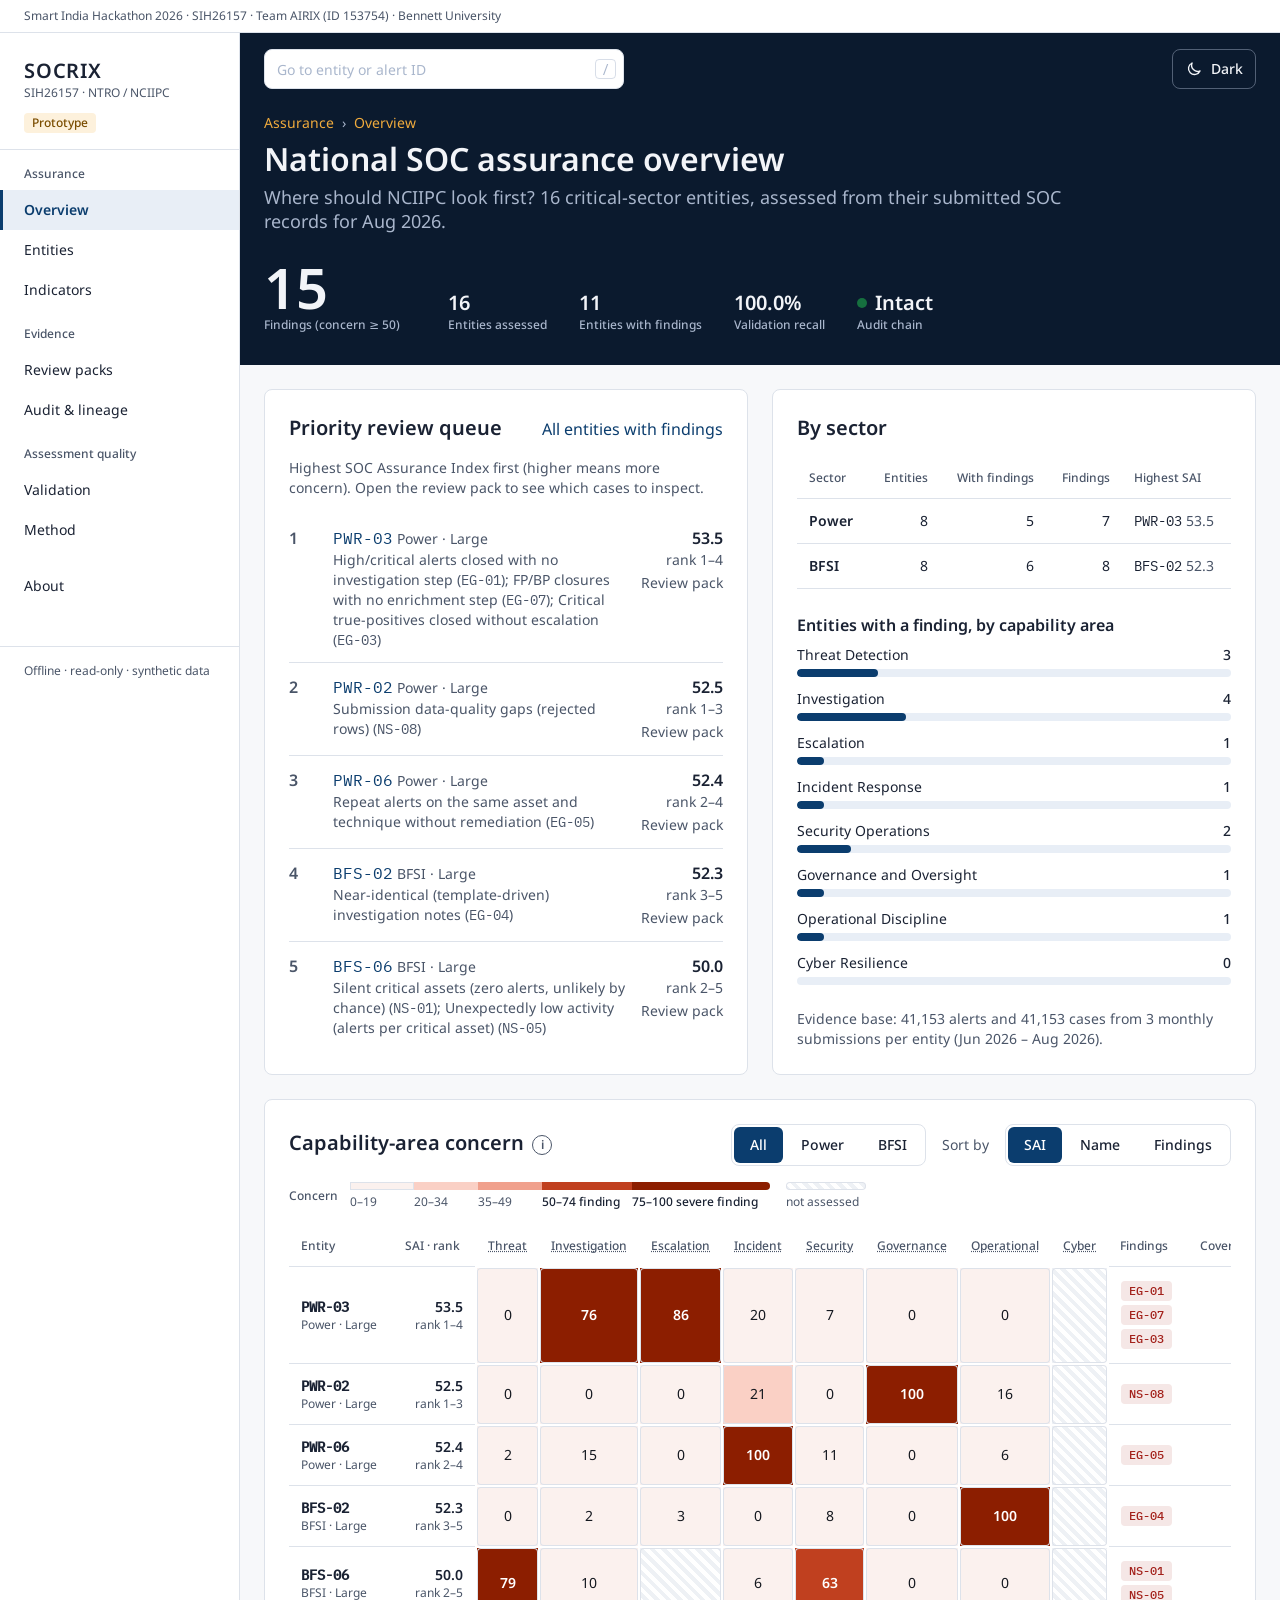
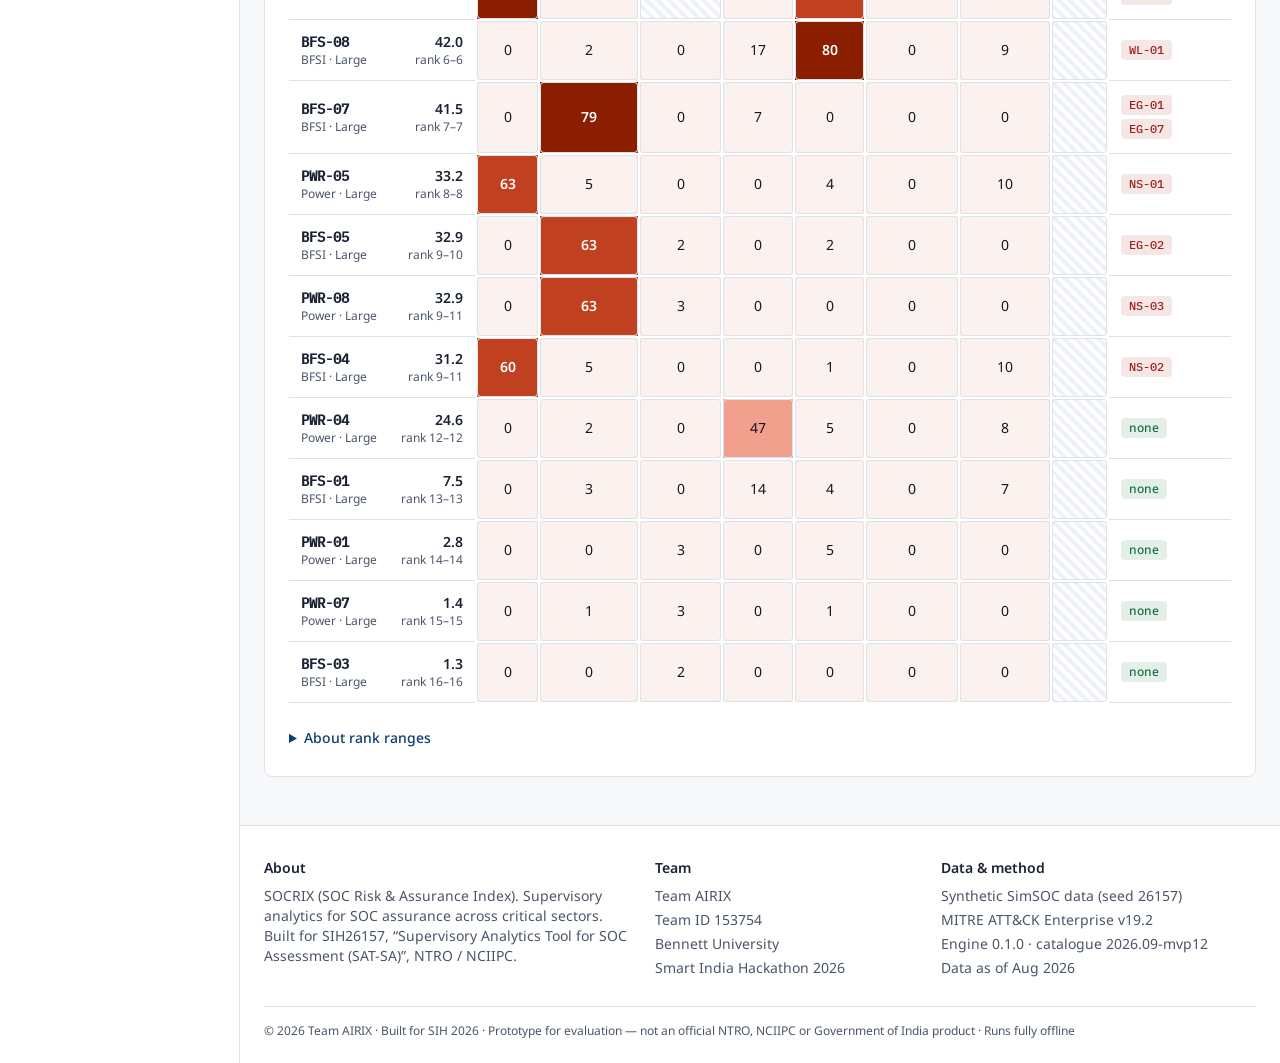
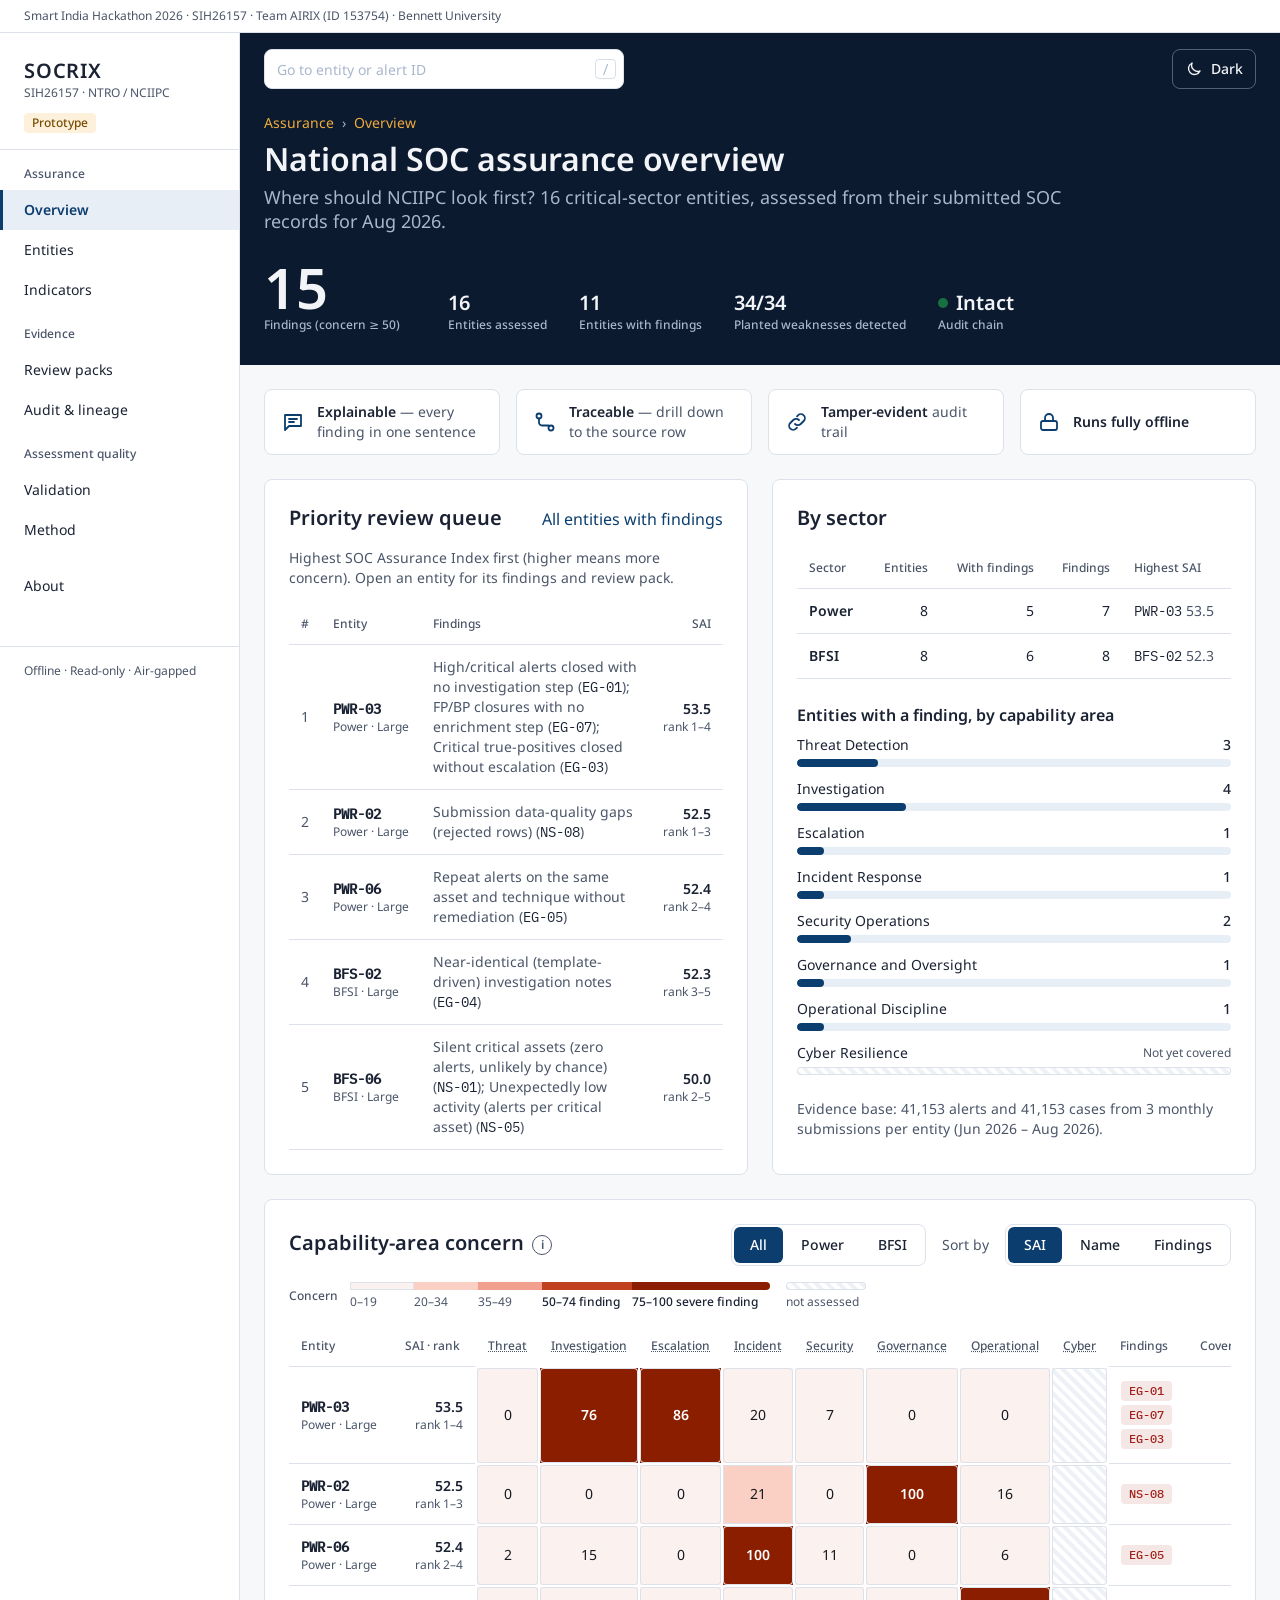
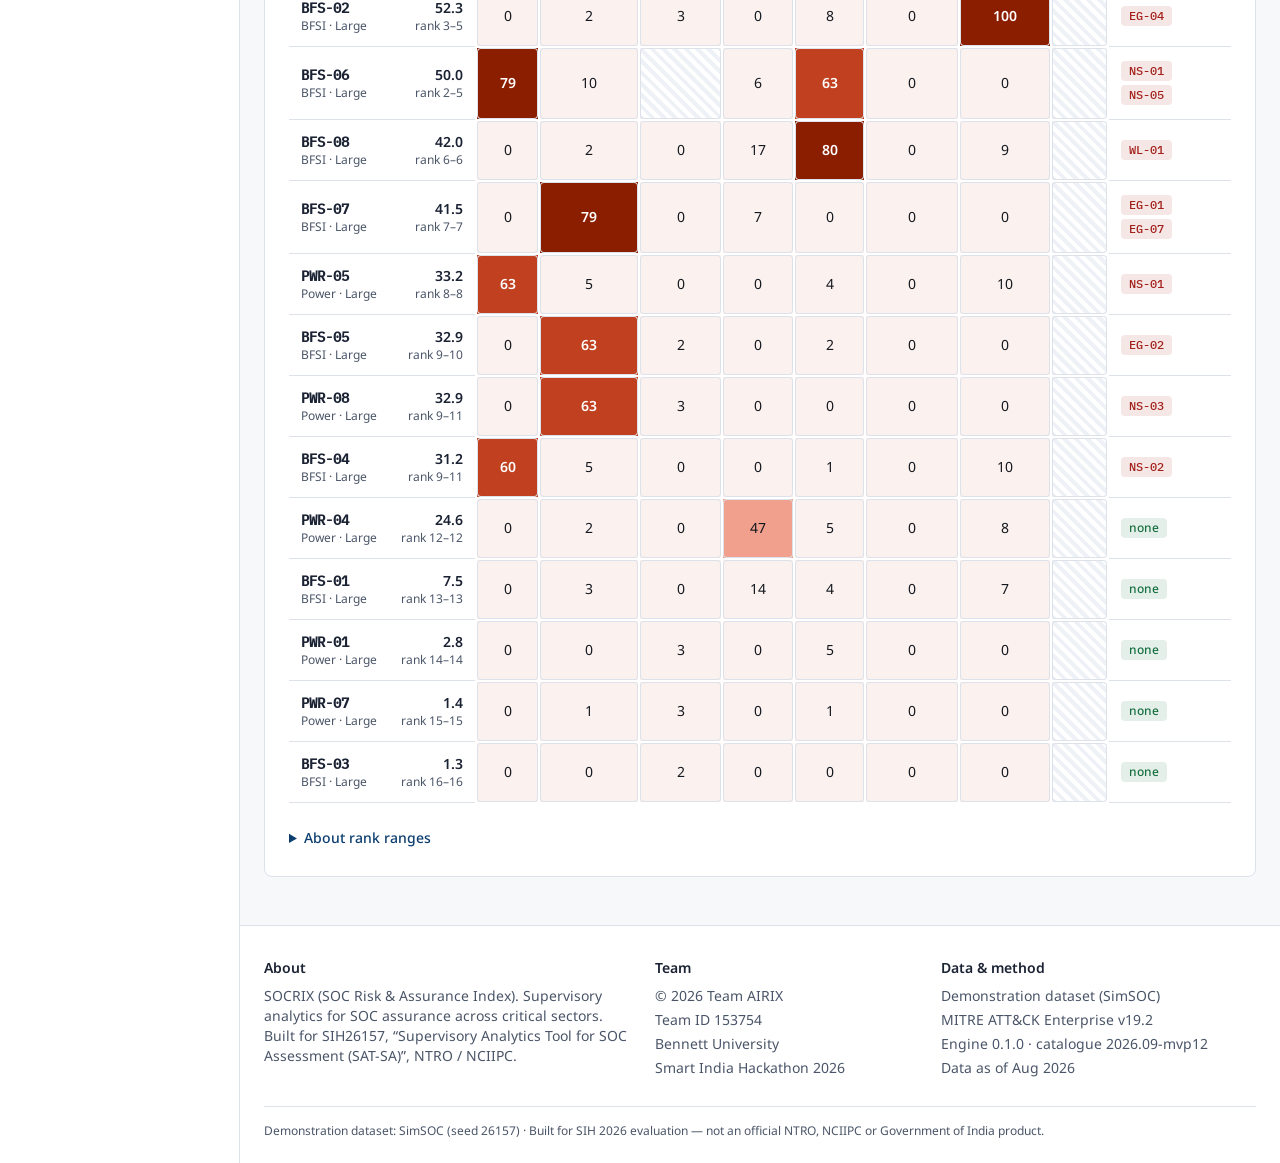
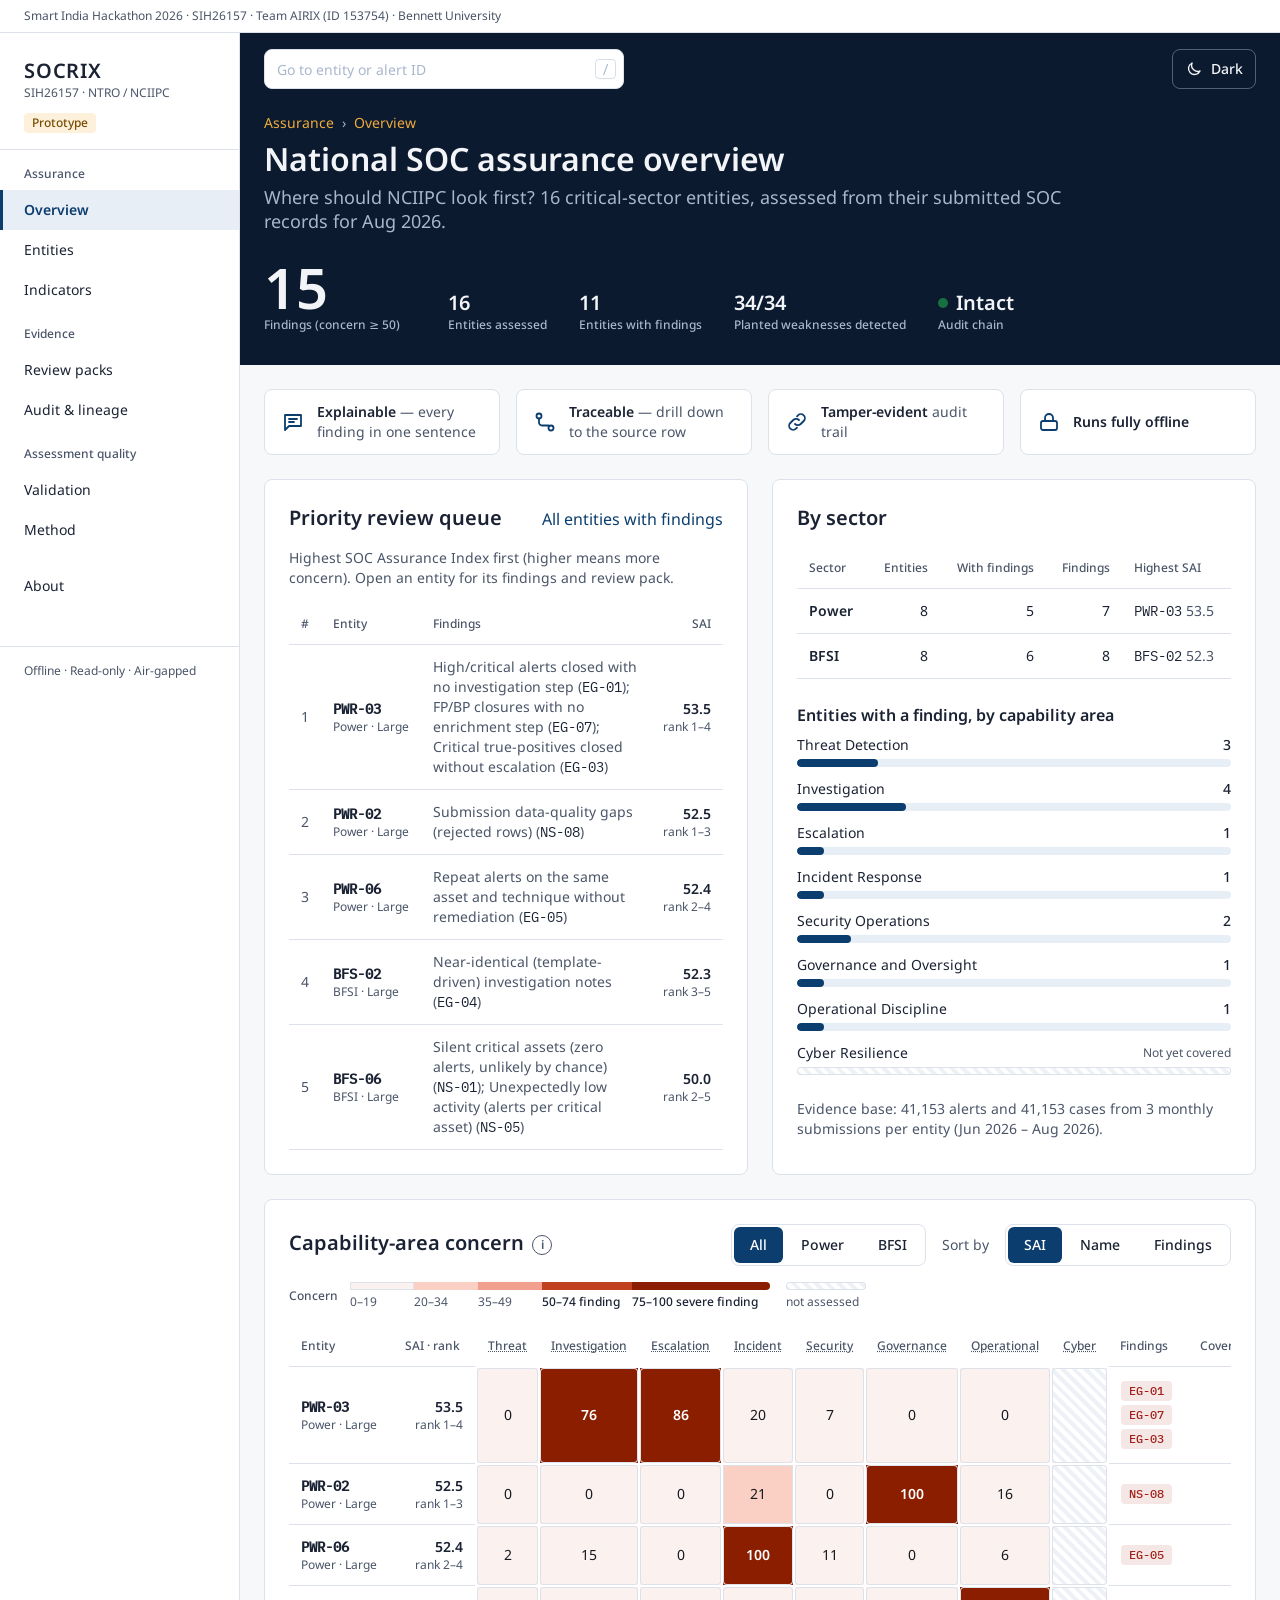
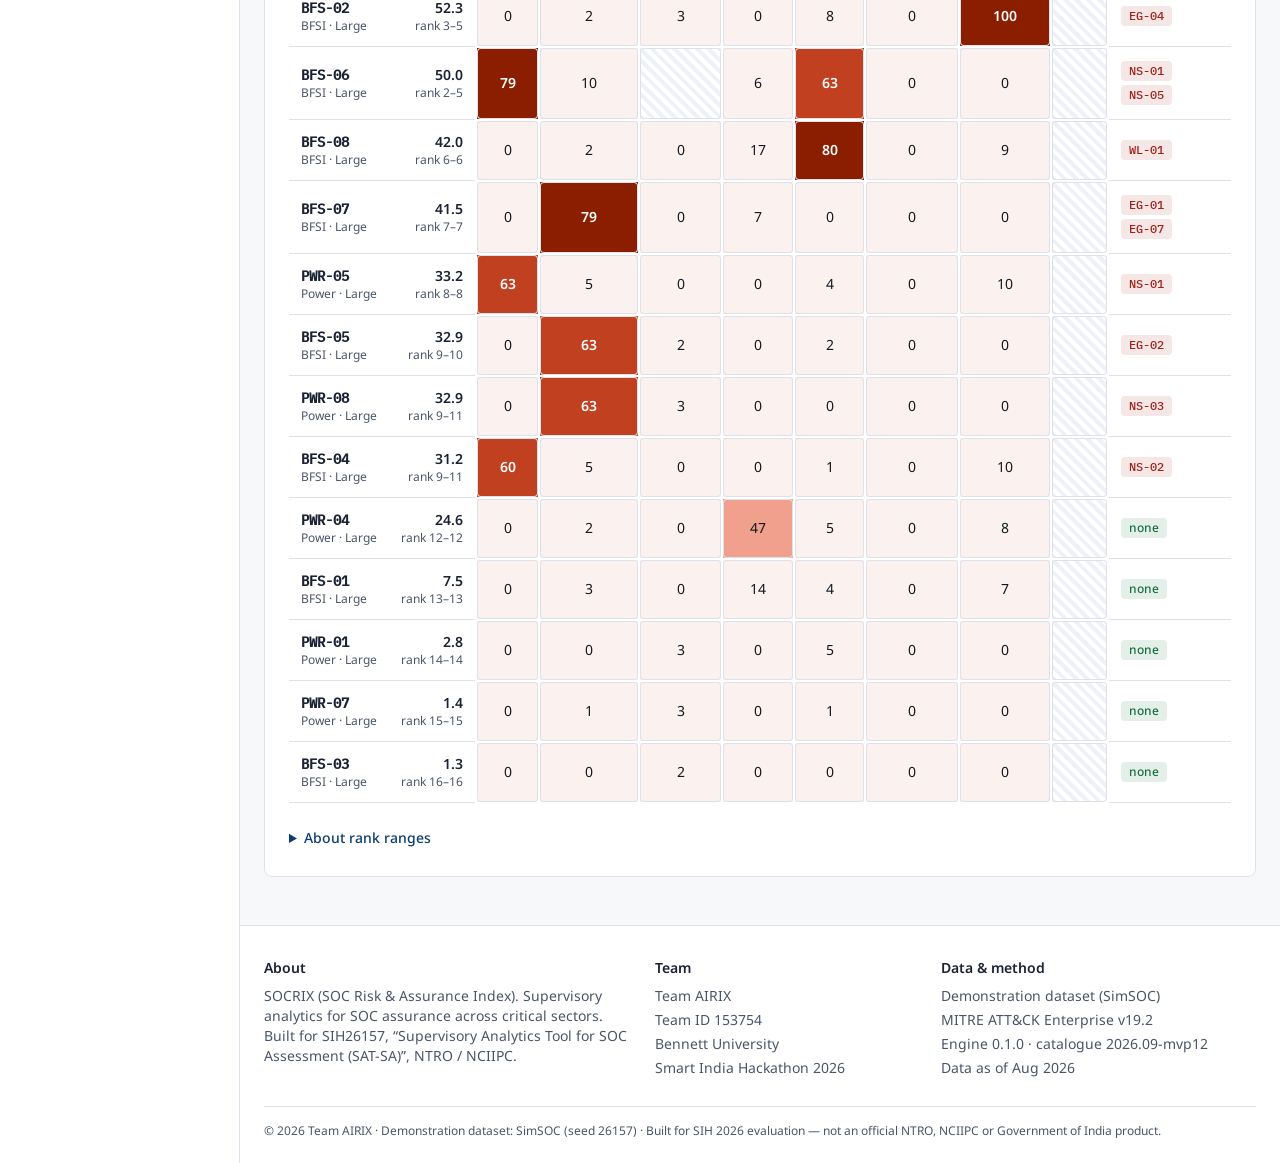
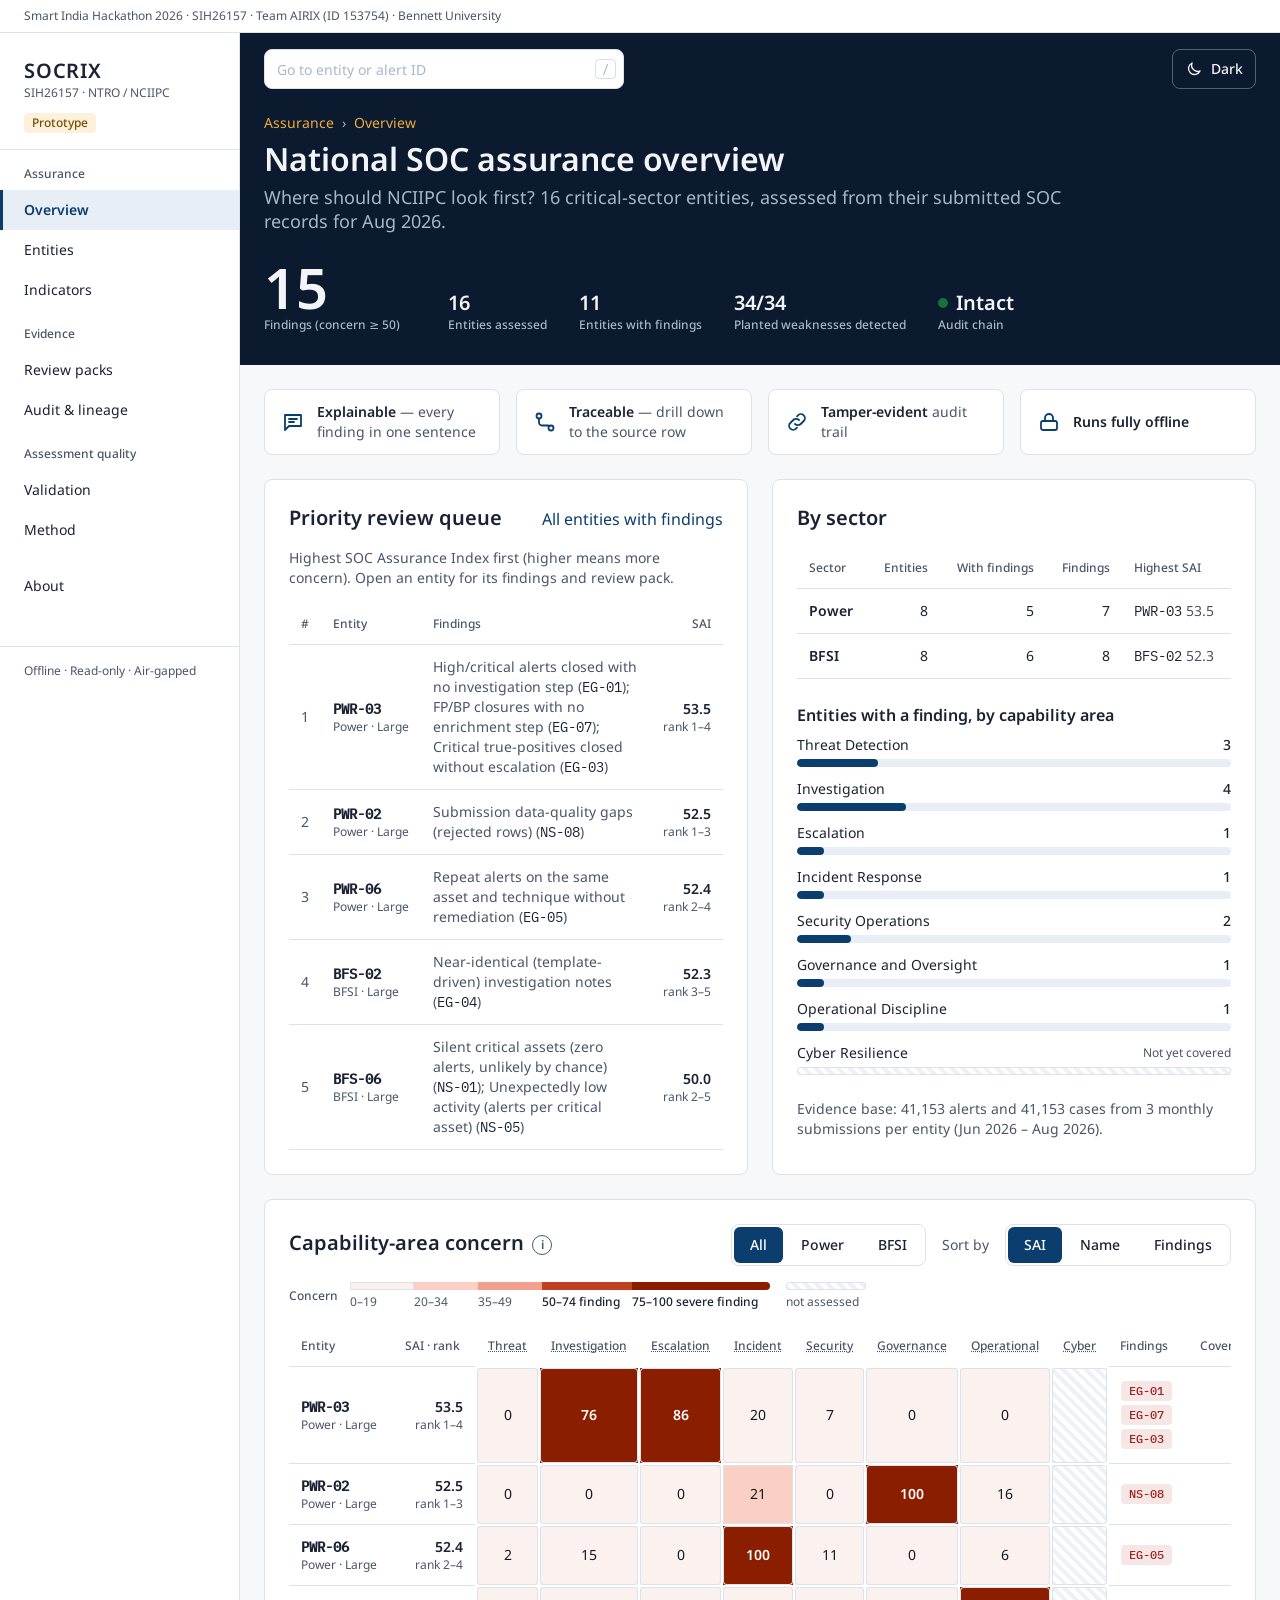
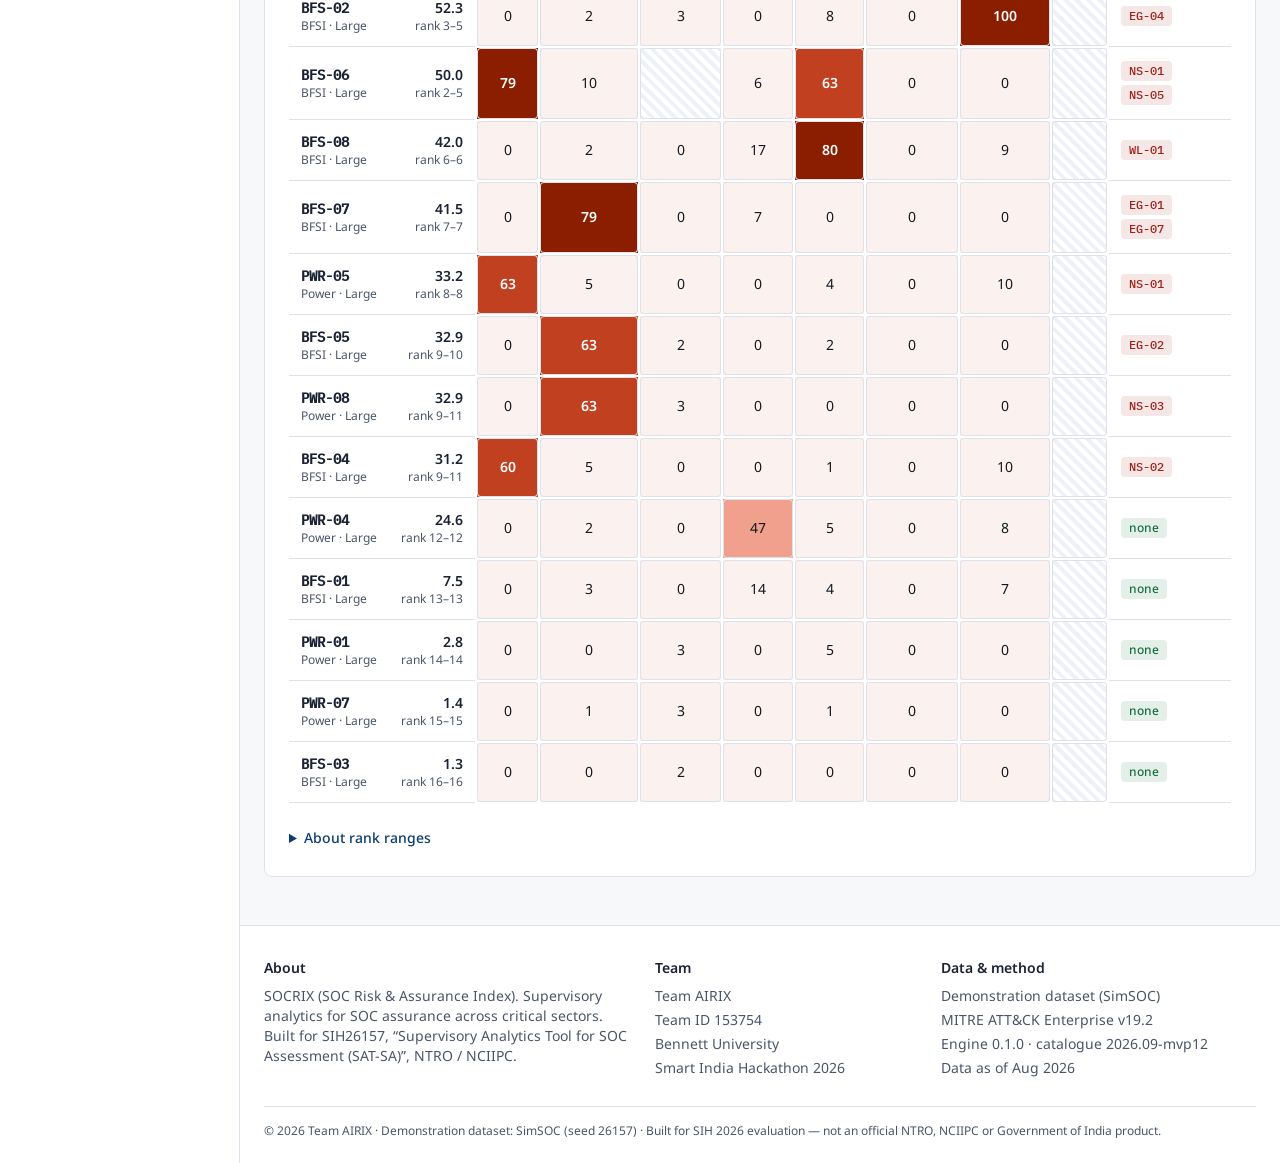
